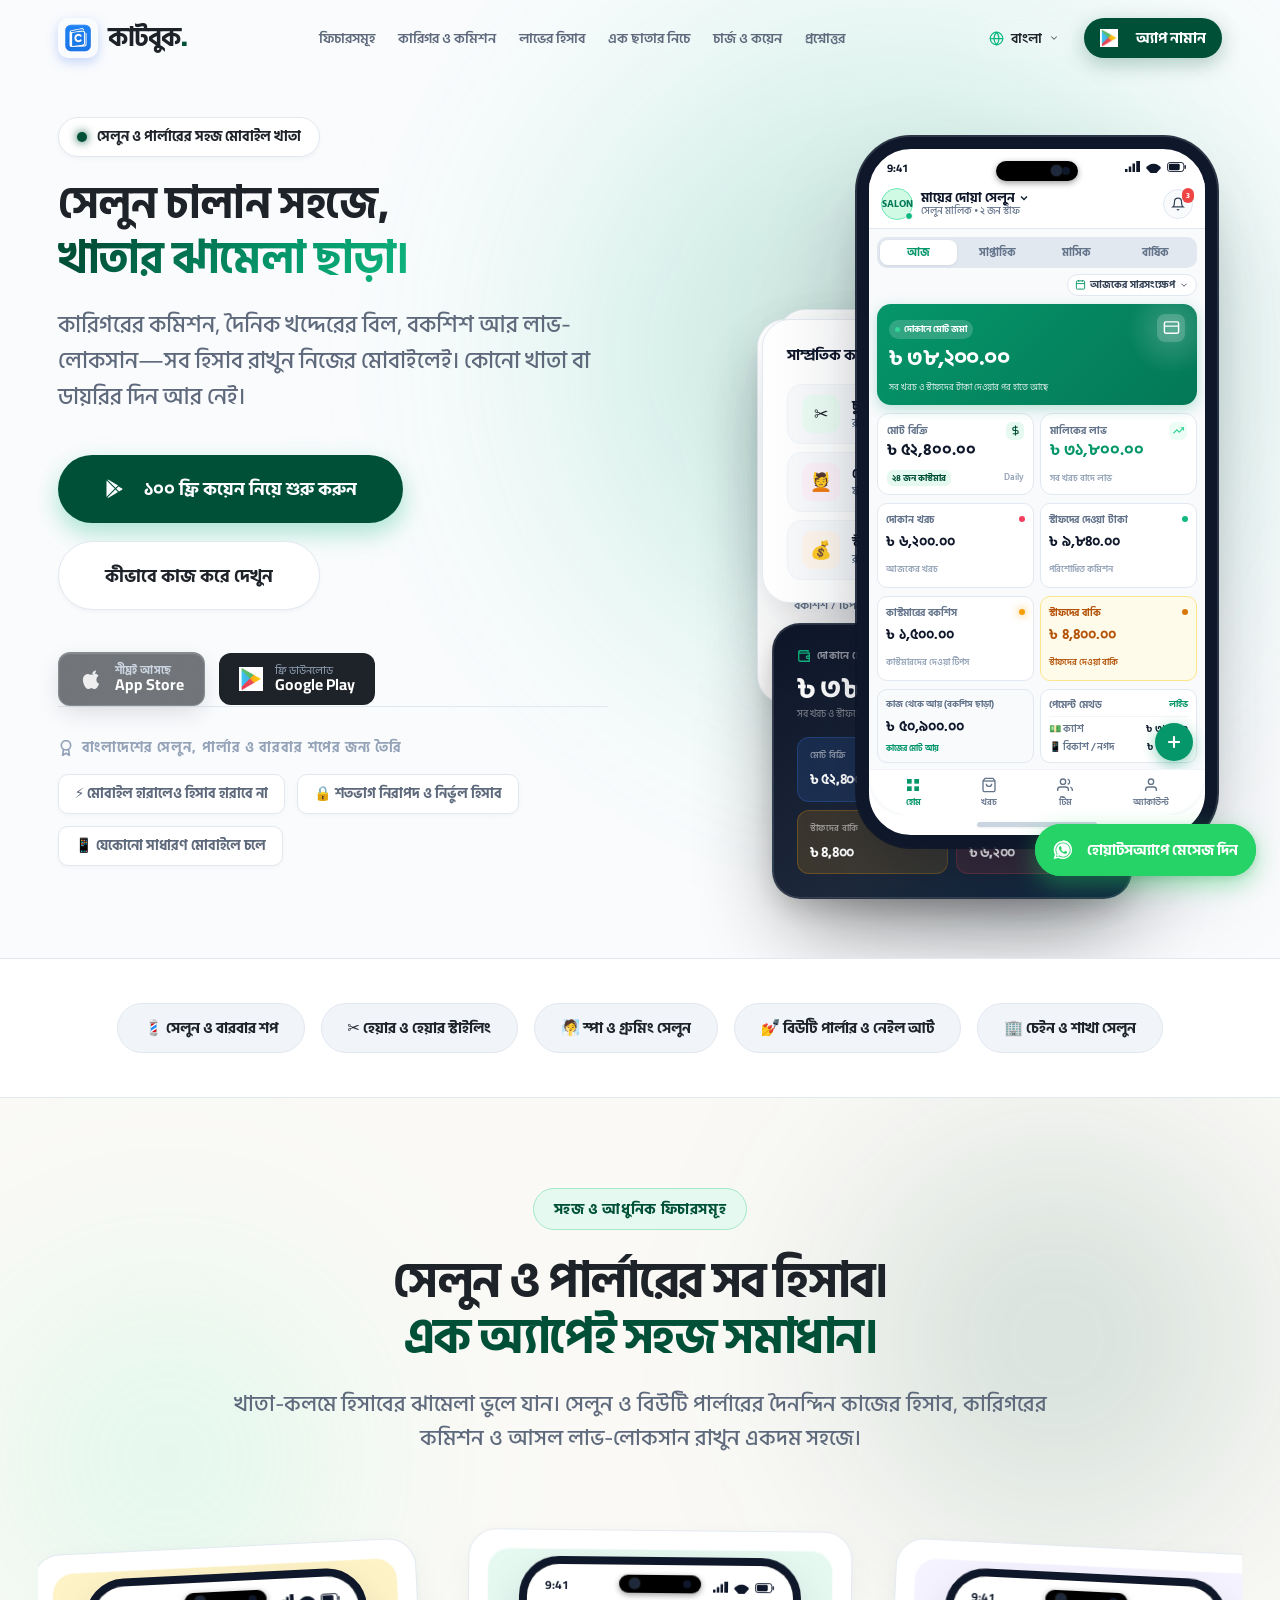
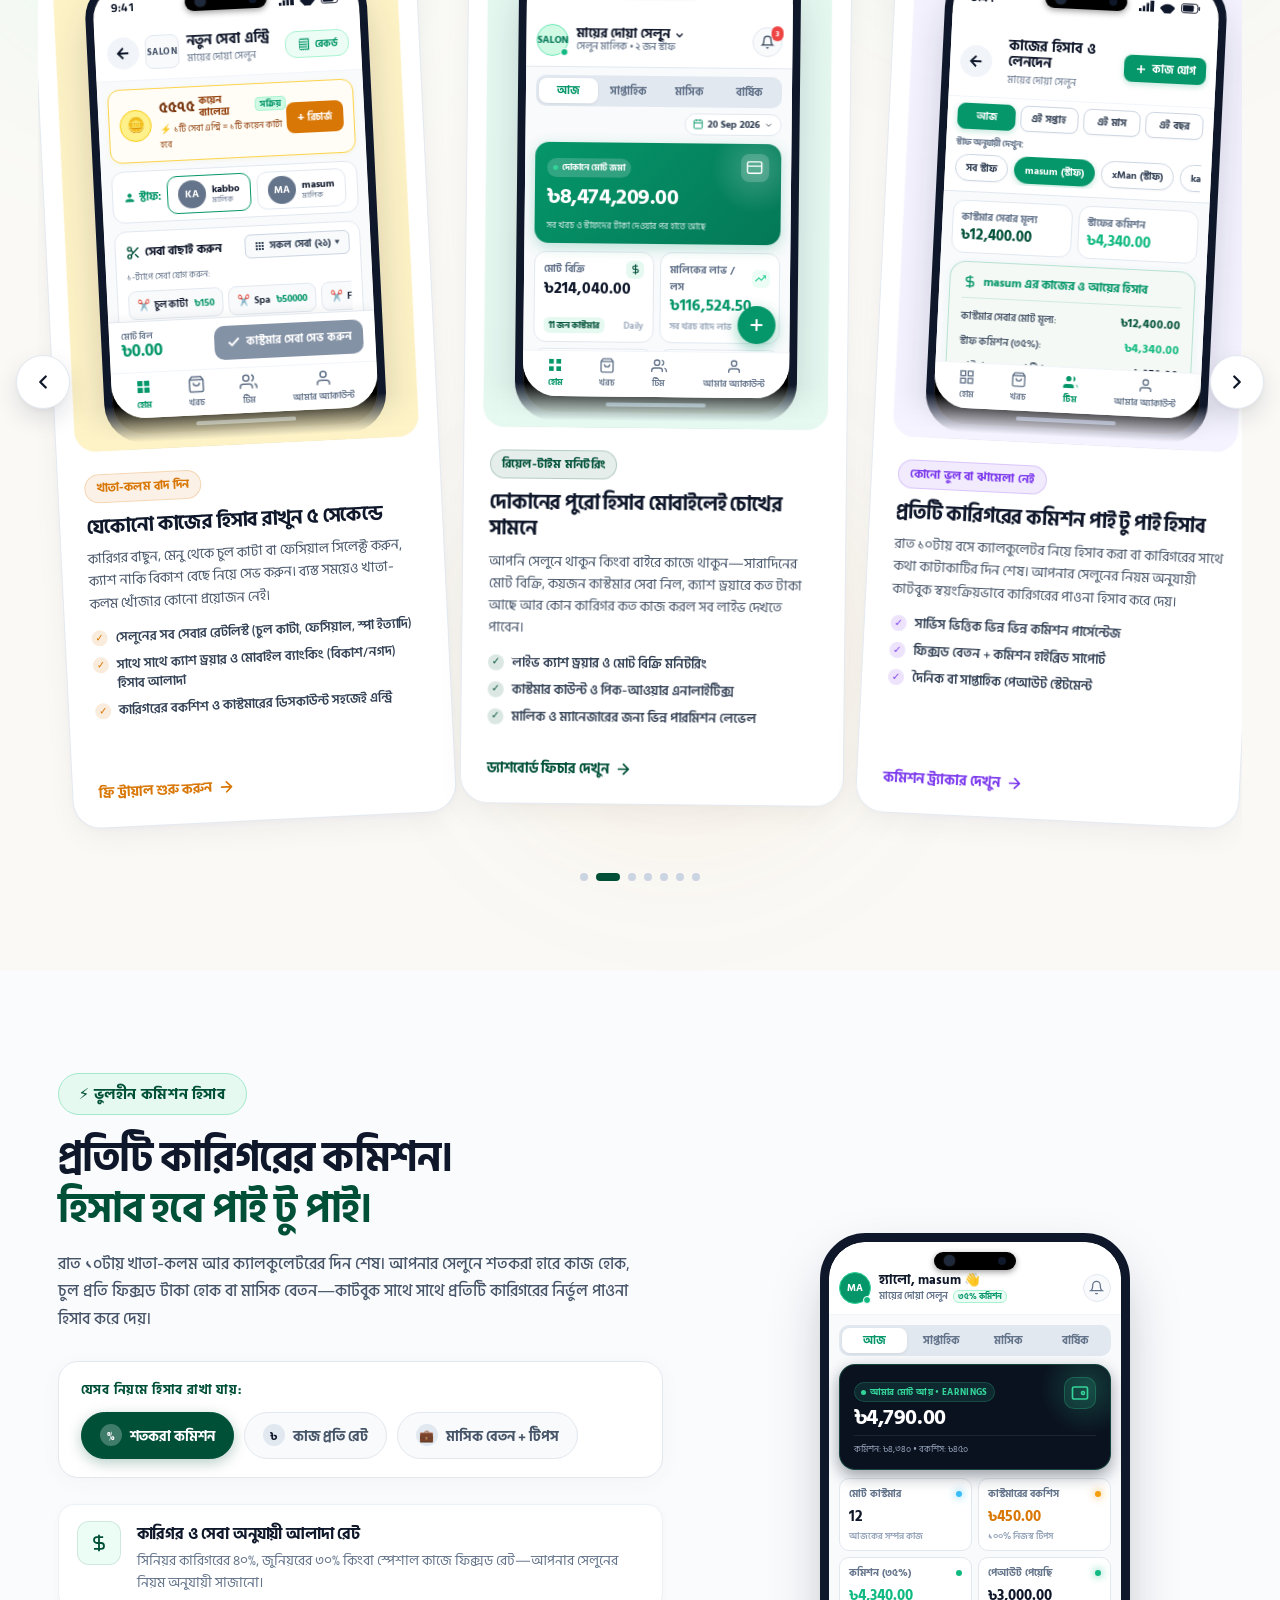
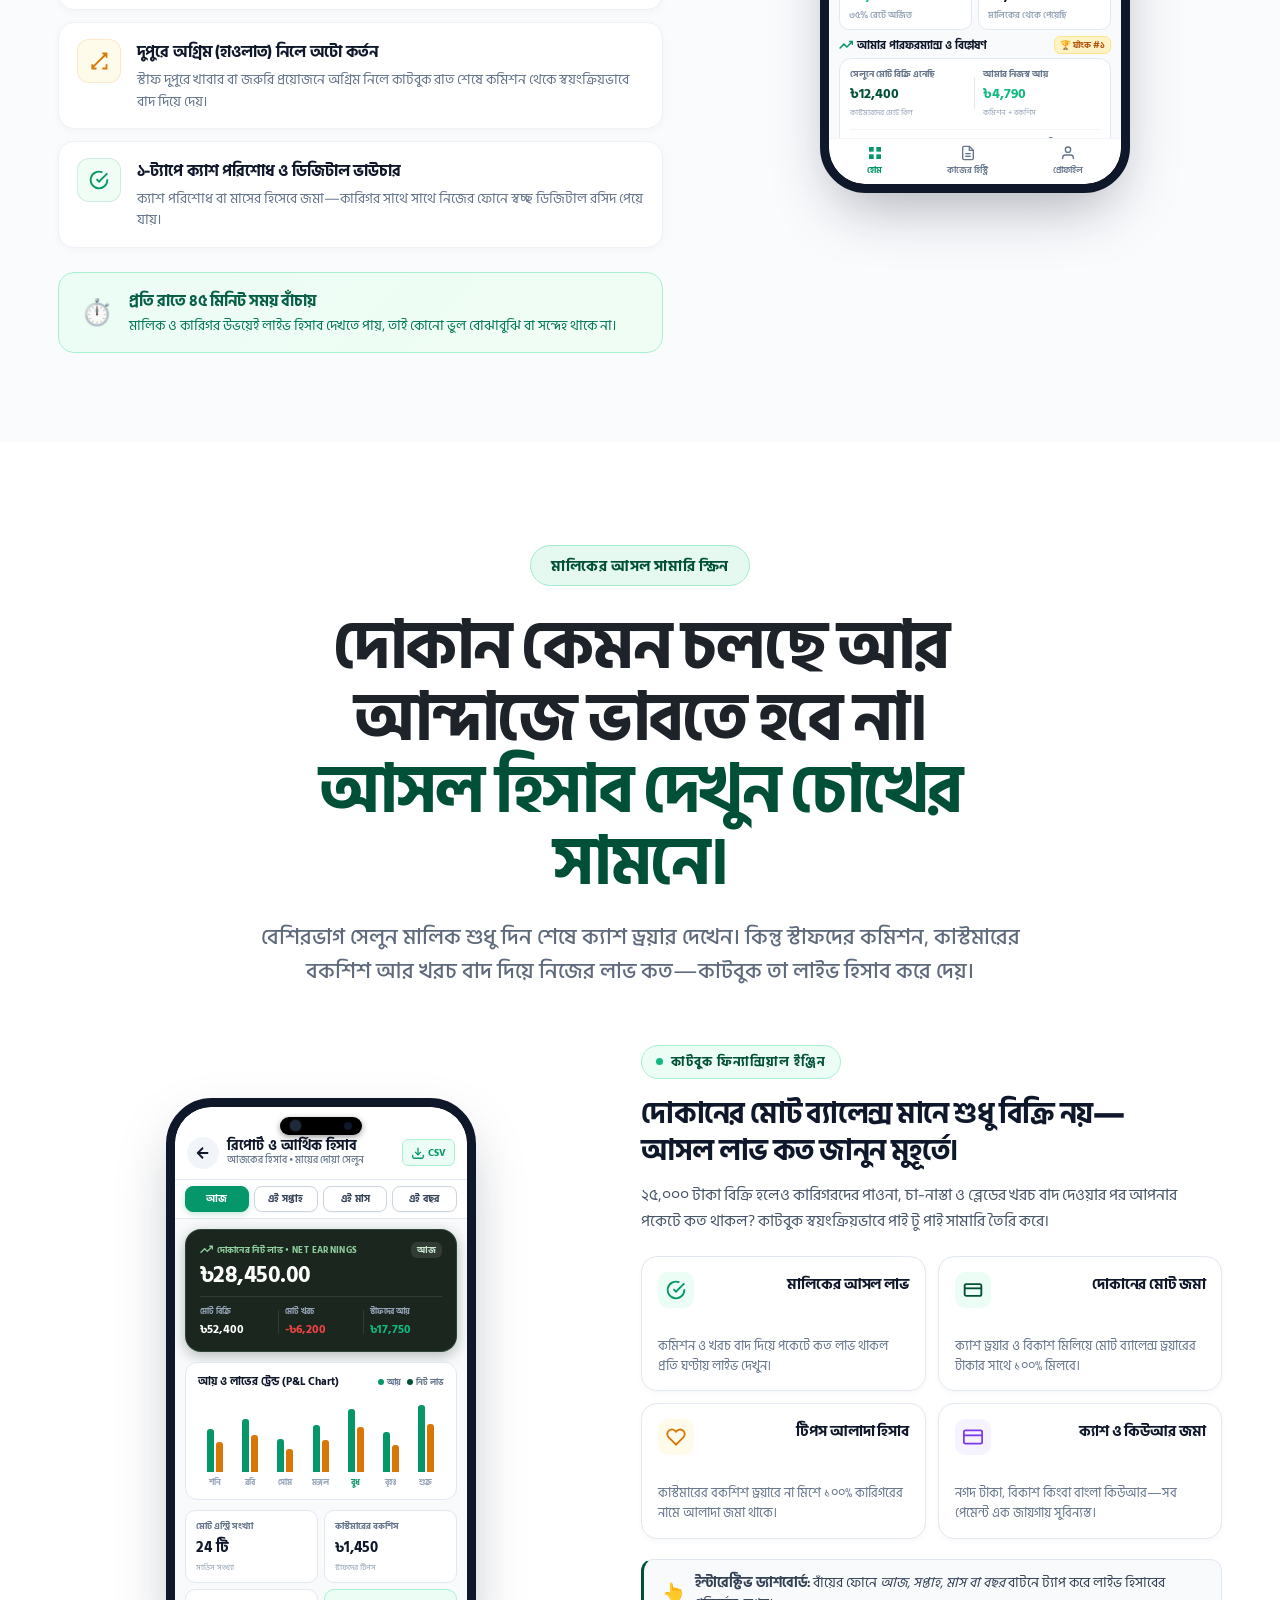
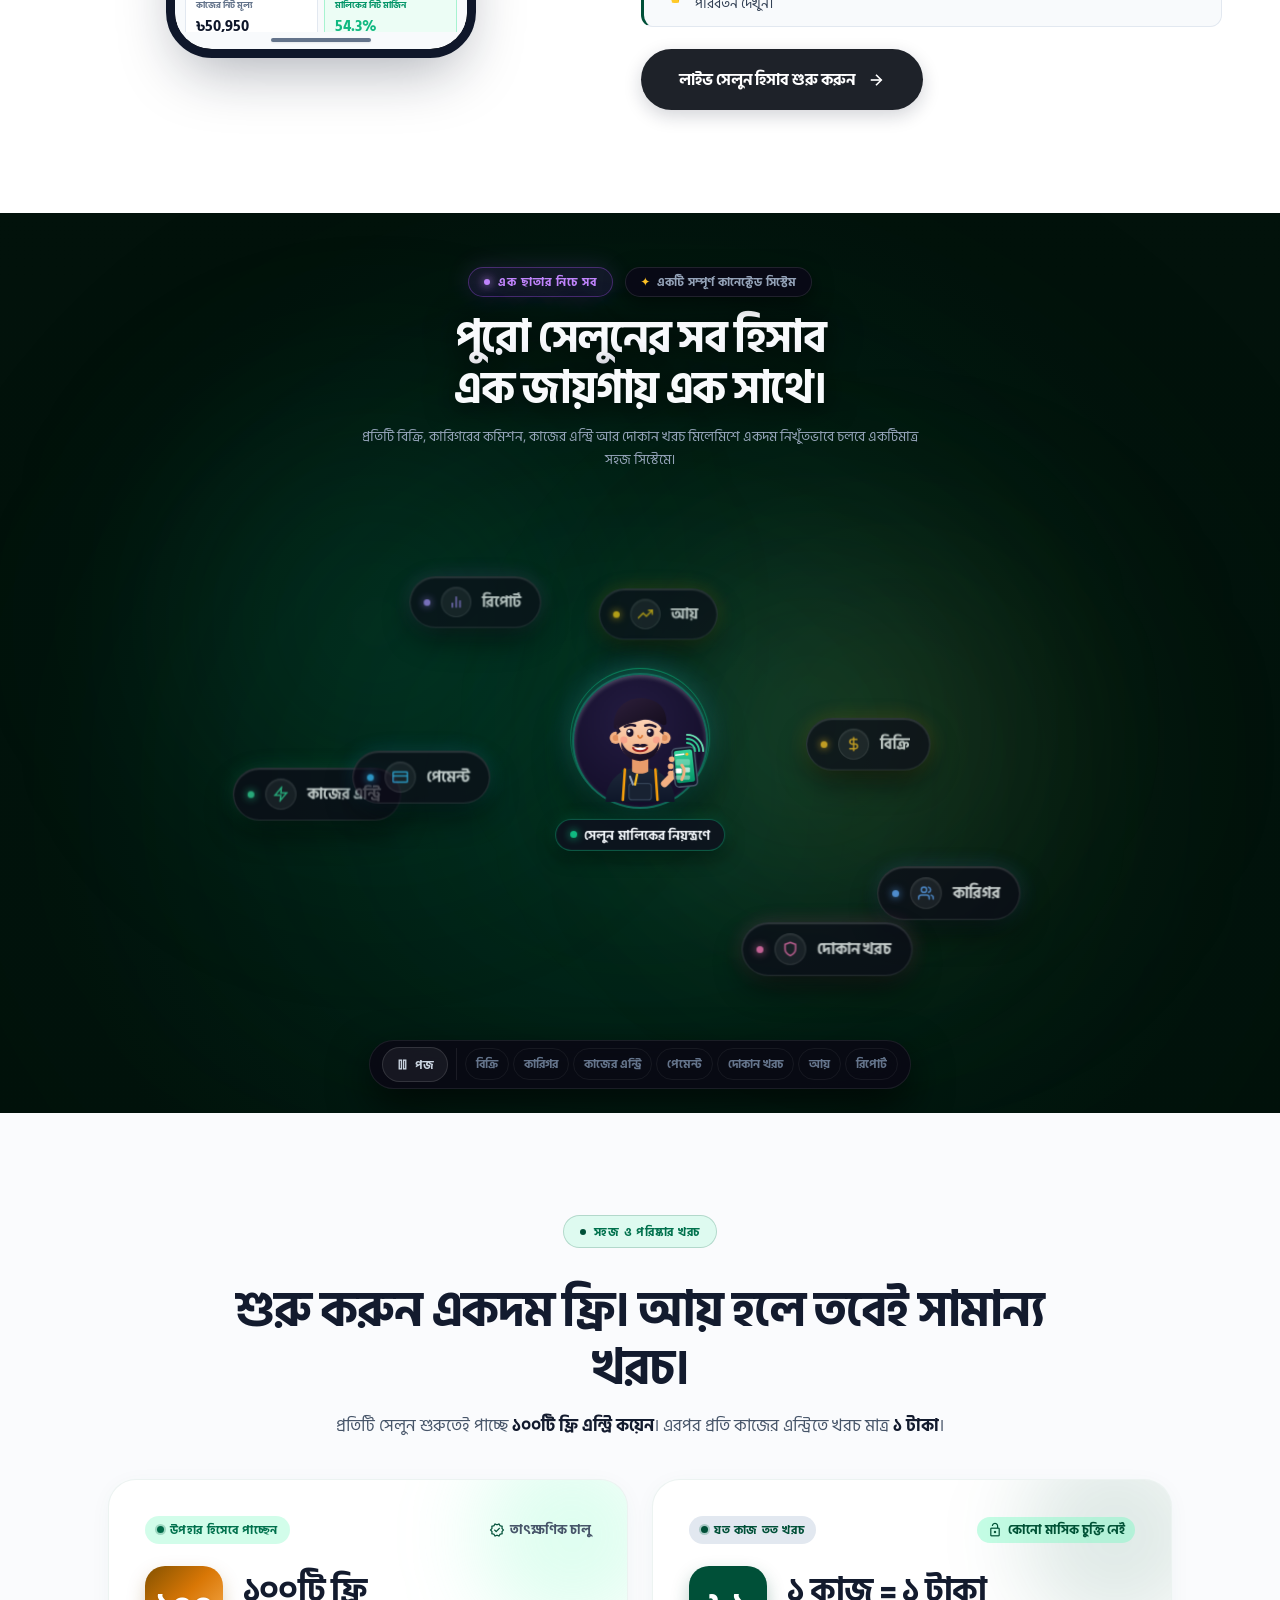
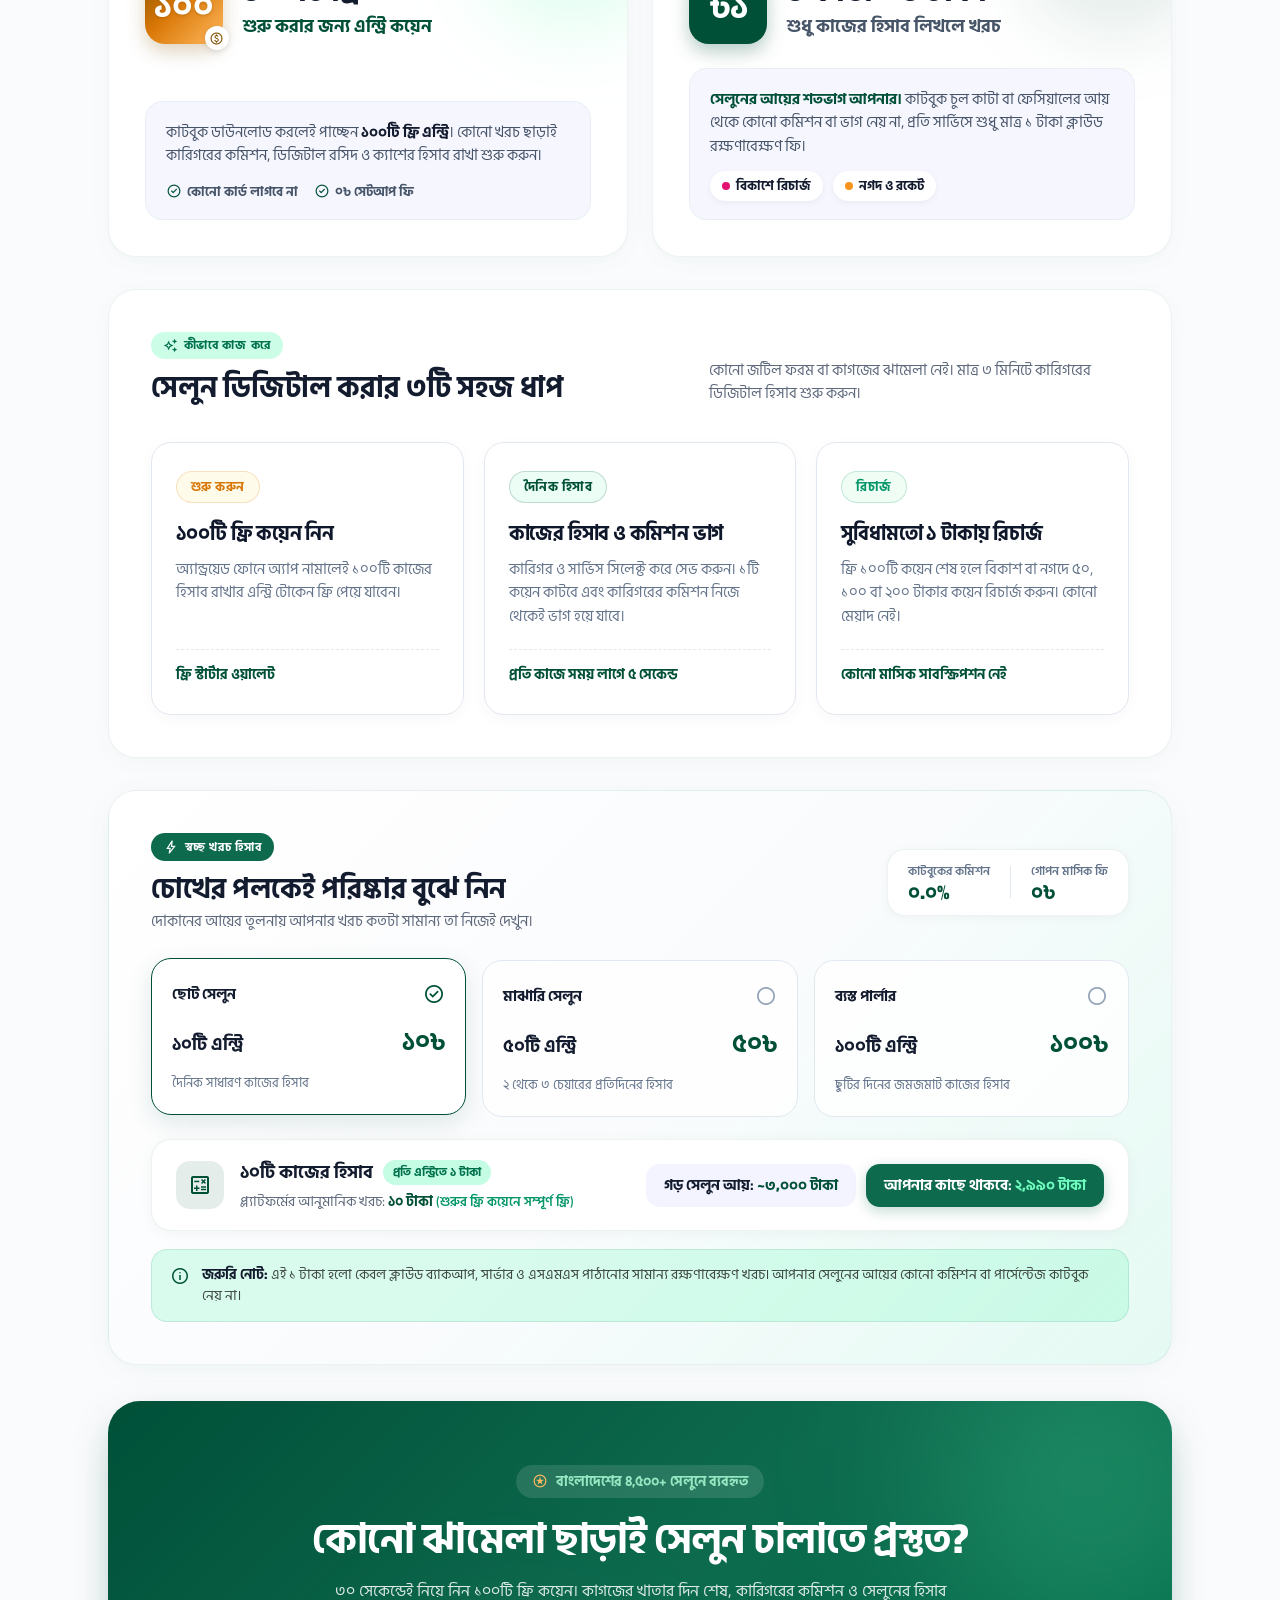
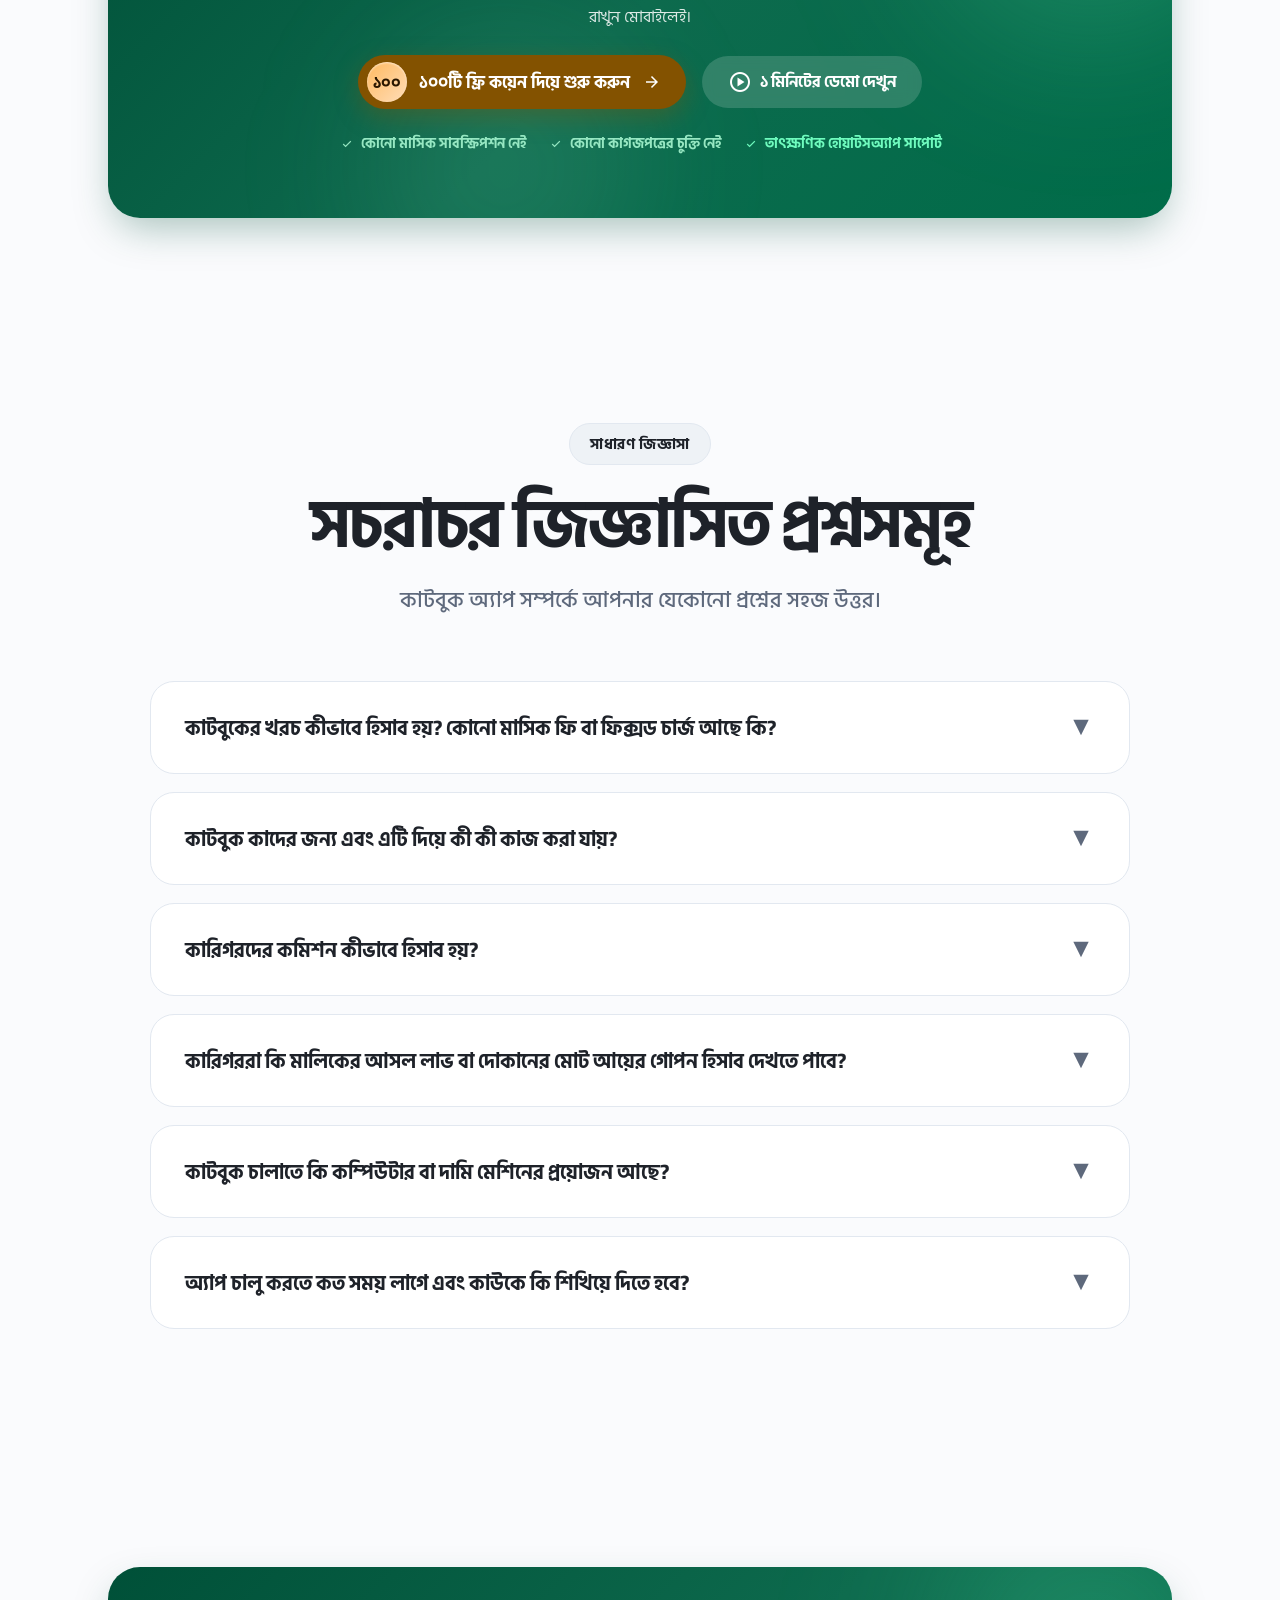
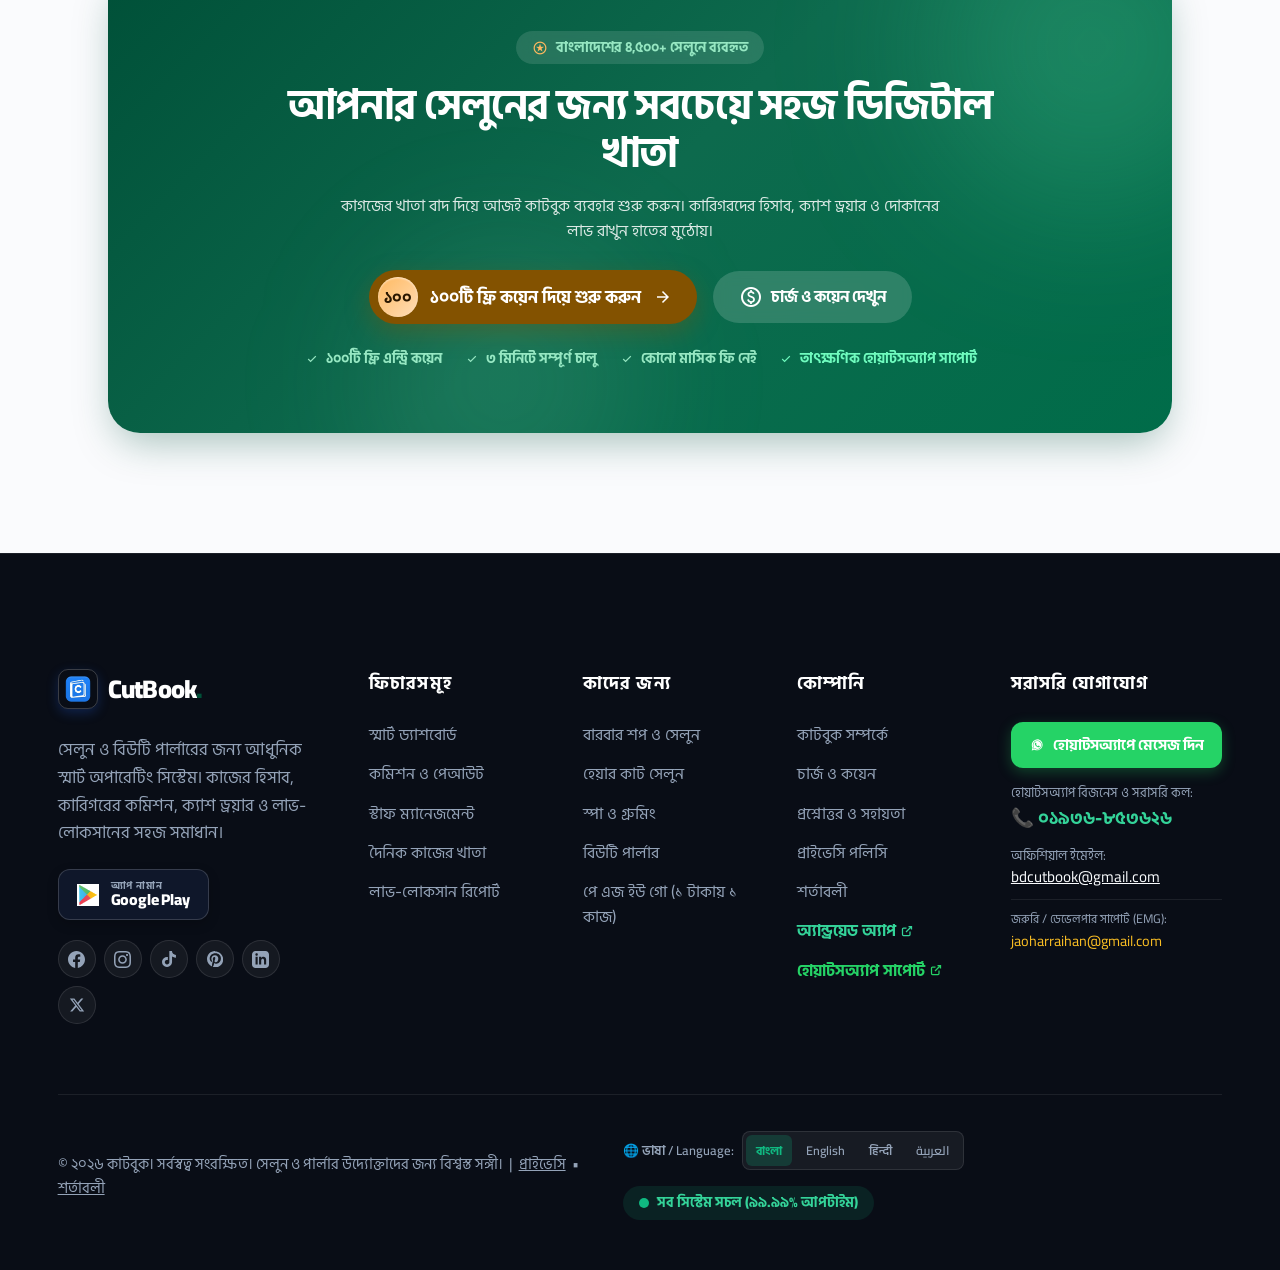
==== index.html @ 5b870c3e "fix(mobile): resolve 3D card spotlight animation collision and fix clipped headings on mobile" ====
<!DOCTYPE html>
<html lang="bn">
<head>
  <meta charset="UTF-8">
  <meta name="viewport" content="width=device-width, initial-scale=1.0">
  <title>কাটবুক (CutBook) — সেলুন ও বিউটি পার্লারের ডিজিটাল খাতা ও হিসাবের সহজ অ্যাপ</title>
  <meta name="description" content="খাতা ও ডায়রির দিন শেষ! কাটবুক অ্যাপে সেলুনের কারিগরদের কমিশন, কাস্টমারের বিল, বকশিশ ও দৈনিক লাভ-লোকসানের হিসাব রাখুন সবচেয়ে সহজে। শুরুতেই ১০০টি ফ্রি কয়েন।">
  <link rel="canonical" href="https://teamcutbook.web.app/">
  <meta name="robots" content="index, follow, max-snippet:-1, max-image-preview:large, max-video-preview:-1">
  <meta name="author" content="CutBook">
  <meta name="application-name" content="CutBook">
  <meta name="theme-color" content="#0B132B">
  <meta name="apple-mobile-web-app-capable" content="yes">
  <meta name="apple-mobile-web-app-status-bar-style" content="black-translucent">
  <meta name="apple-mobile-web-app-title" content="CutBook">
  
  <!-- Open Graph / Facebook / LinkedIn / Pinterest -->
  <meta property="og:type" content="website">
  <meta property="og:site_name" content="CutBook">
  <meta property="og:url" content="https://teamcutbook.web.app/">
  <meta property="og:title" content="কাটবুক — সেলুন ও বিউটি পার্লারের ডিজিটাল খাতা ও হিসাবের সহজ অ্যাপ">
  <meta property="og:description" content="খাতা ও ডায়রির দিন শেষ! কারিগরদের কমিশন, দৈনিক বিল, বকশিশ ও ব্যবসার লাভ-লোকসানের হিসাব রাখুন মোবাইলেই।">
  <meta property="og:image" content="https://teamcutbook.web.app/assets/images/CutBook_logo.png">
  <meta property="og:image:secure_url" content="https://teamcutbook.web.app/assets/images/CutBook_logo.png">
  <meta property="og:image:type" content="image/png">
  <meta property="og:image:width" content="1024">
  <meta property="og:image:height" content="1024">
  <meta property="og:image:alt" content="CutBook — Smart Salon Management Platform">
  <meta property="og:locale" content="bn_BD">
  
  <!-- Twitter Card -->
  <meta name="twitter:card" content="summary_large_image">
  <meta name="twitter:site" content="@teamcutbook">
  <meta name="twitter:creator" content="@teamcutbook">
  <meta name="twitter:url" content="https://teamcutbook.web.app/">
  <meta name="twitter:title" content="কাটবুক — সেলুন ও বিউটি পার্লারের ডিজিটাল খাতা ও হিসাবের সহজ অ্যাপ">
  <meta name="twitter:description" content="সেলুন চালান সহজে, খাতার ঝামেলা ছাড়া। আধুনিক সেলুন ও বিউটি পার্লারের সহজ মোবাইল অ্যাপ।">
  <meta name="twitter:image" content="https://teamcutbook.web.app/assets/images/CutBook_logo.png">
  <meta name="twitter:image:alt" content="CutBook Salon Operating System">
  
  <!-- Favicon & Icons -->
  <link rel="icon" type="image/png" sizes="32x32" href="assets/images/cutbookicon/favicon-32x32.png">
  <link rel="apple-touch-icon" sizes="180x180" href="assets/images/cutbookicon/apple-touch-icon.png">

  <!-- Schema.org JSON-LD Structured Data -->
  <script type="application/ld+json">
  {
    "@context": "https://schema.org",
    "@graph": [
      {
        "@type": "Organization",
        "@id": "https://teamcutbook.web.app/#organization",
        "name": "CutBook",
        "url": "https://teamcutbook.web.app/",
        "logo": {
          "@type": "ImageObject",
          "@id": "https://teamcutbook.web.app/#logo",
          "url": "https://teamcutbook.web.app/assets/images/CutBook_logo.png",
          "contentUrl": "https://teamcutbook.web.app/assets/images/CutBook_logo.png",
          "width": 1024,
          "height": 1024,
          "caption": "CutBook Logo"
        },
        "image": "https://teamcutbook.web.app/assets/images/CutBook_logo.png",
        "sameAs": [
          "https://www.facebook.com/profile.php?id=61594201914808",
          "https://www.instagram.com/teamcutbook/",
          "https://www.linkedin.com/company/144855156",
          "https://x.com/teamcutbook",
          "https://www.tiktok.com/@teamcutbook",
          "https://www.pinterest.com/teamcutbook/"
        ],
        "description": "কাটবুক হলো সেলুন ও বিউটি পার্লারের হিসাব-নিকাশ ও কারিগরদের কমিশন পরিচালনার আধুনিক মোবাইল অ্যাপ।"
      },
      {
        "@type": "WebSite",
        "@id": "https://teamcutbook.web.app/#website",
        "url": "https://teamcutbook.web.app/",
        "name": "CutBook",
        "description": "সেলুন ও পার্লারের ডিজিটাল খাতা ও হিসাবের সহজ অ্যাপ",
        "publisher": {
          "@id": "https://teamcutbook.web.app/#organization"
        },
        "inLanguage": "bn"
      },
      {
        "@type": "MobileApplication",
        "@id": "https://teamcutbook.web.app/#app",
        "name": "CutBook",
        "operatingSystem": "Android",
        "applicationCategory": "BusinessApplication",
        "offers": {
          "@type": "Offer",
          "price": "0",
          "priceCurrency": "BDT"
        },
        "downloadUrl": "https://play.google.com/store/apps/details?id=com.teamcutbook.app",
        "installUrl": "https://play.google.com/store/apps/details?id=com.teamcutbook.app",
        "author": {
          "@id": "https://teamcutbook.web.app/#organization"
        }
      },
      {
        "@type": "FAQPage",
        "@id": "https://teamcutbook.web.app/#faq",
        "mainEntity": [
          {
            "@type": "Question",
            "name": "কাটবুকের চার্জের হিসাব কীভাবে কাজ করে? কোনো মাসিক ফি আছে?",
            "acceptedAnswer": {
              "@type": "Answer",
              "text": "কোনো মাসিক সাবস্ক্রিপশন বা ফিক্সড ফি নেই। প্রতিটি সেলুন শুরুতেই পায় ১০০টি ফ্রি কাজের কয়েন। যখনই কোনো কাজের এন্ট্রি করবেন, ১টি কয়েন খরচ হবে। ফ্রি কয়েন শেষ হয়ে গেলে প্রতি কাজের এন্ট্রি মাত্র ১ টাকা। আপনি শুধু প্রতিটি কাজের এন্ট্রি করার সময় ১ টাকা দেন।"
            }
          },
          {
            "@type": "Question",
            "name": "কাটবুক অ্যাপটি কাদের জন্য?",
            "acceptedAnswer": {
              "@type": "Answer",
              "text": "কাটবুক সব ধরণের জেন্টস সেলুন, বারবার শপ, লেডিস বিউটি পার্লার, নেইল বার ও স্পা সেন্টারের জন্য তৈরি। ১ চেয়ারের ছোট দোকান থেকে শুরু করে বড় সেলুন—সবাই এটি সহজে চালাতে পারবেন।"
            }
          },
          {
            "@type": "Question",
            "name": "কারিগরের কমিশনের হিসাব কীভাবে হয়?",
            "acceptedAnswer": {
              "@type": "Answer",
              "text": "আপনি কারিগরদের জন্য শতকরা কমিশন (যেমন ৩৫%-৪০%) বা ফিক্সড রেট সেট করে রাখতে পারেন। কাজ বিল করার সাথে সাথে কাটবুক নিখুঁতভাবে কমিশন ও টিপসের হিসাব বের করে দেয়।"
            }
          },
          {
            "@type": "Question",
            "name": "কারিগর বা স্টাফরা কি দোকানের মোট লাভ দেখতে পাবে?",
            "acceptedAnswer": {
              "@type": "Answer",
              "text": "না, একদমই না। কারিগররা কেবল তাদের নিজের করা কাজের তালিকা ও নিজের কমিশন দেখতে পারবে। দোকানের মোট ক্যাশ ও আসল লাভ শুধুমাত্র মালিকই দেখতে পাবেন।"
            }
          },
          {
            "@type": "Question",
            "name": "অ্যাপটি চালাতে কি দামি মোবাইল লাগবে?",
            "acceptedAnswer": {
              "@type": "Answer",
              "text": "না, একদম সাধারণ যেকোনো অ্যান্ড্রয়েড স্মার্টফোনেই কাটবুক দারুণভাবে চলে।"
            }
          },
          {
            "@type": "Question",
            "name": "মোবাইল হারিয়ে গেলে কি হিসাব হারিয়ে যাবে?",
            "acceptedAnswer": {
              "@type": "Answer",
              "text": "না। সব হিসাব ক্লাউডে নিরাপদভাবে সেভ থাকে। নতুন মোবাইলে লগইন করলেই সব হিসাব আগের মতোই ফিরে পাবেন।"
            }
          }
        ]
      }
    ]
  }
  </script>
  
  <!-- Preconnect to Google Fonts -->
  <link rel="preconnect" href="https://fonts.googleapis.com">
  <link rel="preconnect" href="https://fonts.gstatic.com" crossorigin>
  <link rel="preload" as="style" href="https://fonts.googleapis.com/css2?family=Cairo:wght@400;600;700;800&family=Hind:wght@400;500;600;700&family=Hind+Siliguri:wght@400;500;600;700&family=Plus+Jakarta+Sans:wght@400;600;700;800&display=swap">
  <link rel="stylesheet" href="https://fonts.googleapis.com/css2?family=Cairo:wght@400;600;700;800&family=Hind:wght@400;500;600;700&family=Hind+Siliguri:wght@400;500;600;700&family=Plus+Jakarta+Sans:wght@400;600;700;800&display=swap" media="print" onload="this.media='all'">
  <noscript>
    <link rel="stylesheet" href="https://fonts.googleapis.com/css2?family=Cairo:wght@400;600;700;800&family=Hind:wght@400;500;600;700&family=Hind+Siliguri:wght@400;500;600;700&family=Plus+Jakarta+Sans:wght@400;600;700;800&display=swap">
  </noscript>

  <!-- Material Symbols Outlined Icons -->
  <link rel="stylesheet" href="https://fonts.googleapis.com/css2?family=Material+Symbols+Outlined:opsz,wght,FILL,GRAD@20..48,100..700,0..1,-50..200">

  <!-- Stylesheets (Minified Production Bundle) -->
  <link rel="stylesheet" href="css/style.min.css?v=speed220">
</head>
<body>

  <!-- ==========================================================================
       SITE HEADER / STICKY NAVIGATION
       ========================================================================== -->
  <header class="site-header" id="site-header">
    <div class="container nav-container">
      <!-- Brand Logo -->
      <a href="#" class="brand-logo notranslate">
        <img src="assets/images/CutBook_logo.webp" alt="CutBook Logo" class="brand-logo-img" width="40" height="40">
        <span>কাটবুক<span class="logo-dot">.</span></span>
      </a>

      <!-- Desktop Nav Links -->
      <nav class="nav-menu">
        <a href="#features" class="nav-link">ফিচারসমূহ</a>
        <a href="#payroll" class="nav-link">কারিগর ও কমিশন</a>
        <a href="#analytics" class="nav-link">লাভের হিসাব</a>
        <a href="#ecosystem" class="nav-link">এক ছাতার নিচে</a>
        <a href="#pricing" class="nav-link">চার্জ ও কয়েন</a>
        <a href="#faq" class="nav-link">প্রশ্নোত্তর</a>
      </nav>

      <!-- Nav Actions (Single Unified Launch Action) -->
      <div class="nav-actions">
        <!-- Language Switcher Dropdown (Desktop) -->
        <div class="lang-dropdown notranslate" id="langDropdown">
          <button type="button" class="lang-toggle-btn" id="langToggleBtn" aria-expanded="false" aria-label="ভাষা পরিবর্তন / Select Language">
            <svg class="lang-icon" width="15" height="15" viewBox="0 0 24 24" fill="none" stroke="currentColor" stroke-width="2" stroke-linecap="round" stroke-linejoin="round">
              <circle cx="12" cy="12" r="10"></circle>
              <line x1="2" y1="12" x2="22" y2="12"></line>
              <path d="M12 2a15.3 15.3 0 0 1 4 10 15.3 15.3 0 0 1-4 10 15.3 15.3 0 0 1-4-10 15.3 15.3 0 0 1 4-10z"></path>
            </svg>
            <span class="current-lang-text" id="currentLangDesktop">বাংলা</span>
            <svg class="lang-arrow" width="10" height="10" viewBox="0 0 24 24" fill="none" stroke="currentColor" stroke-width="2.5" stroke-linecap="round" stroke-linejoin="round">
              <polyline points="6 9 12 15 18 9"></polyline>
            </svg>
          </button>
          <div class="lang-dropdown-menu" id="langDropdownMenu">
            <button type="button" class="lang-option-btn active" data-lang="bn">
              <span class="lang-flag">🇧🇩</span>
              <span class="lang-label">বাংলা</span>
              <span class="lang-iso">BN</span>
            </button>
            <button type="button" class="lang-option-btn" data-lang="en">
              <span class="lang-flag">🇺🇸</span>
              <span class="lang-label">English</span>
              <span class="lang-iso">EN</span>
            </button>
            <button type="button" class="lang-option-btn" data-lang="hi">
              <span class="lang-flag">🇮🇳</span>
              <span class="lang-label">हिन्दी</span>
              <span class="lang-iso">HI</span>
            </button>
            <button type="button" class="lang-option-btn" data-lang="ar">
              <span class="lang-flag">🇦🇪</span>
              <span class="lang-label">العربية</span>
              <span class="lang-iso">AR</span>
            </button>
          </div>
        </div>

        <a href="https://play.google.com/store/apps/details?id=com.teamcutbook.app" target="_blank" rel="noopener noreferrer" class="btn btn-green btn-sm btn-pill nav-download-btn">
          <img src="assets/images/google-play-logo.png" alt="Google Play" width="18" height="18" class="play-icon-img" style="margin-right: 6px; flex-shrink: 0; vertical-align: middle;">
          <span>অ্যাপ নামান</span>
        </a>
        <button class="hamburger-btn" aria-label="Open mobile menu">
          <span></span>
          <span></span>
          <span></span>
        </button>
      </div>
    </div>
  </header>

  <!-- Mobile Navigation Drawer -->
  <div class="mobile-nav-backdrop"></div>
  <aside class="mobile-nav-drawer">
    <div class="mobile-drawer-header">
      <div class="brand-logo notranslate">
        <img src="assets/images/CutBook_logo.webp" alt="CutBook Logo" class="brand-logo-img" width="40" height="40">
        <span>কাটবুক<span class="logo-dot">.</span></span>
      </div>
      <button class="mobile-close-btn" aria-label="Close menu">&times;</button>
    </div>
    <!-- Mobile Language Selector -->
    <div class="mobile-lang-wrapper notranslate">
      <div class="mobile-lang-header">
        <svg width="14" height="14" viewBox="0 0 24 24" fill="none" stroke="currentColor" stroke-width="2" stroke-linecap="round" stroke-linejoin="round">
          <circle cx="12" cy="12" r="10"></circle>
          <line x1="2" y1="12" x2="22" y2="12"></line>
          <path d="M12 2a15.3 15.3 0 0 1 4 10 15.3 15.3 0 0 1-4 10 15.3 15.3 0 0 1-4-10 15.3 15.3 0 0 1 4-10z"></path>
        </svg>
        <span>ভাষা / Language</span>
      </div>
      <div class="mobile-lang-pills">
        <button type="button" class="mobile-lang-pill active" data-lang="bn">
          <span class="lang-flag">🇧🇩</span> বাংলা
        </button>
        <button type="button" class="mobile-lang-pill" data-lang="en">
          <span class="lang-flag">🇺🇸</span> English
        </button>
        <button type="button" class="mobile-lang-pill" data-lang="hi">
          <span class="lang-flag">🇮🇳</span> हिन्दी
        </button>
        <button type="button" class="mobile-lang-pill" data-lang="ar">
          <span class="lang-flag">🇦🇪</span> العربية
        </button>
      </div>
    </div>
    <div class="mobile-nav-links">
      <a href="#features" class="mobile-nav-link">ফিচারসমূহ</a>
      <a href="#payroll" class="mobile-nav-link">কারিগর ও কমিশন</a>
      <a href="#analytics" class="mobile-nav-link">লাভের হিসাব</a>
      <a href="#ecosystem" class="mobile-nav-link">এক ছাতার নিচে</a>
      <a href="#pricing" class="mobile-nav-link">চার্জ ও কয়েন</a>
      <a href="#faq" class="mobile-nav-link">প্রশ্নোত্তর</a>
    </div>
    <div class="mobile-drawer-footer">
      <div style="display: flex; flex-direction: column; gap: 8px;">
        <a href="https://wa.me/8801936853626?text=আসসালামু%20আলাইকুম,%20আমি%20কাটবুক%20সম্পর্কে%20জানতে%20চাই।" target="_blank" rel="noopener noreferrer" class="btn btn-whatsapp-mobile" style="width: 100%; justify-content: center; gap: 8px; background: #25D366; color: #FFFFFF; font-weight: 750; border-radius: 12px; padding: 12px 16px; display: inline-flex; align-items: center; text-decoration: none; box-shadow: 0 4px 12px rgba(37, 211, 102, 0.3);">
          <svg width="20" height="20" viewBox="0 0 24 24" fill="#FFFFFF"><path d="M12.031 6.172c-3.181 0-5.767 2.586-5.768 5.766-.001 1.298.38 2.27 1.019 3.287l-.582 2.128 2.182-.573c.978.58 1.911.928 3.145.929 3.178 0 5.767-2.587 5.768-5.766.001-3.187-2.575-5.77-5.764-5.771zm3.392 8.244c-.144.405-.837.774-1.17.824-.299.045-.677.063-1.092-.069-.252-.08-.575-.187-.988-.365-1.739-.751-2.874-2.502-2.961-2.617-.087-.116-.708-.94-.708-1.793s.448-1.273.607-1.446c.159-.173.346-.217.462-.217l.332.006c.106.005.249-.04.39.298.144.347.491 1.2.534 1.287.043.087.072.188.014.304-.058.116-.087.188-.173.289l-.26.304c-.087.086-.177.18-.076.354.101.174.449.741.964 1.201.662.591 1.221.774 1.394.86s.275.072.376-.043c.101-.116.433-.506.549-.68.116-.173.231-.145.39-.087s1.011.477 1.184.564.289.13.332.202c.045.072.045.419-.099.824zm-3.392-10.416c-4.409 0-8 3.59-8 8 0 1.411.368 2.738 1.01 3.891l-1.074 3.924 4.024-1.056c1.115.608 2.392.941 3.75.941 4.409 0 8-3.59 8-8s-3.591-8-8-8zm0 14.5c-1.18 0-2.316-.339-3.295-.944l-.235-.145-2.443.641.652-2.38-.154-.246c-.664-.993-1.025-2.189-1.025-3.426 0-3.584 2.916-6.5 6.5-6.5s6.5 2.916 6.5 6.5-2.916 6.5-6.5 6.5z"/></svg>
          <span>হোয়াটসঅ্যাপে মেসেজ পাঠান</span>
        </a>
        <a href="https://play.google.com/store/apps/details?id=com.teamcutbook.app" target="_blank" rel="noopener noreferrer" class="playstore-badge-btn" style="width: 100%; justify-content: center;" title="গুগল প্লে থেকে নামান">
          <img src="assets/images/google-play-logo.png" alt="Google Play" width="22" height="22" class="play-icon-img" style="flex-shrink: 0; vertical-align: middle;">
          <div class="badge-text">
            <span class="badge-sub">ফ্রি ডাউনলোড</span>
            <span class="badge-title">Google Play</span>
          </div>
        </a>
      </div>
      <div style="text-align: center; margin-top: 14px; font-size: 0.85rem; color: #64748B;">
        <div>হোয়াটসঅ্যাপ বিজনেস ও কল:</div>
        <a href="tel:01936853626" style="color: #059669; font-weight: 800; font-size: 1rem; display: inline-flex; align-items: center; gap: 4px; margin-top: 2px;">📞 ০১৯৩৬-৮৫৩৬২৬</a>
        <div style="margin-top: 4px;">ইমেইল: <a href="mailto:bdcutbook@gmail.com" style="color: #334155; font-weight: 600;">bdcutbook@gmail.com</a></div>
      </div>
      <div class="footer-social-row" style="justify-content: center; margin-top: 12px; gap: 8px; flex-wrap: wrap;">
        <a href="https://www.facebook.com/profile.php?id=61594201914808" target="_blank" rel="noopener noreferrer" class="social-icon-btn social-fb" aria-label="Facebook"><svg width="16" height="16" viewBox="0 0 24 24" fill="currentColor"><path d="M24 12.073c0-6.627-5.373-12-12-12s-12 5.373-12 12c0 5.99 4.388 10.954 10.125 11.854v-8.385H7.078v-3.47h3.047V9.43c0-3.007 1.792-4.669 4.533-4.669 1.312 0 2.686.235 2.686.235v2.953H15.83c-1.491 0-1.956.925-1.956 1.874v2.25h3.328l-.532 3.47h-2.796v8.385C19.612 23.027 24 18.062 24 12.073z"/></svg></a>
        <a href="https://www.instagram.com/teamcutbook/" target="_blank" rel="noopener noreferrer" class="social-icon-btn social-ig" aria-label="Instagram"><svg width="16" height="16" viewBox="0 0 24 24" fill="currentColor"><path d="M12 2.163c3.204 0 3.584.012 4.85.07 3.252.148 4.771 1.691 4.919 4.919.058 1.265.069 1.645.069 4.849 0 3.205-.012 3.584-.069 4.849-.149 3.225-1.664 4.771-4.919 4.919-1.266.058-1.644.07-4.85.07-3.204 0-3.584-.012-4.849-.07-3.26-.149-4.771-1.699-4.919-4.92-.058-1.265-.07-1.644-.07-4.849 0-3.204.013-3.583.07-4.849.149-3.227 1.664-4.771 4.919-4.919 1.266-.057 1.645-.069 4.849-.069zm0-2.163c-3.259 0-3.667.014-4.947.072-4.358.2-6.78 2.618-6.98 6.98-.059 1.281-.073 1.689-.073 4.948 0 3.259.014 3.668.072 4.948.2 4.358 2.618 6.78 6.98 6.98 1.281.058 1.689.072 4.948.072 3.259 0 3.668-.014 4.948-.072 4.354-.2 6.782-2.618 6.979-6.98.059-1.28.073-1.689.073-4.948 0-3.259-.014-3.667-.072-4.947-.196-4.354-2.617-6.78-6.979-6.98-1.281-.059-1.69-.073-4.949-.073zm0 5.838c-3.403 0-6.162 2.759-6.162 6.162s2.759 6.163 6.162 6.163 6.162-2.759 6.162-6.163c0-3.403-2.759-6.162-6.162-6.162zm0 10.162c-2.209 0-4-1.79-4-4 0-2.209 1.791-4 4-4s4 1.791 4 4c0 2.21-1.791 4-4 4zm6.406-11.845c-.796 0-1.441.645-1.441 1.44s.645 1.44 1.441 1.44c.795 0 1.439-.645 1.439-1.44s-.644-1.44-1.439-1.44z"/></svg></a>
        <a href="https://www.tiktok.com/@teamcutbook?is_from_webapp=1&sender_device=pc" target="_blank" rel="noopener noreferrer" class="social-icon-btn social-tt" aria-label="TikTok"><svg width="15" height="15" viewBox="0 0 24 24" fill="currentColor"><path d="M12.525.02c1.31-.02 2.61-.01 3.91-.02.08 1.53.63 3.09 1.75 4.17 1.12 1.11 2.7 1.62 4.24 1.79v4.03c-1.44-.05-2.89-.35-4.2-.97-.57-.26-1.1-.59-1.62-.93-.01 2.92.01 5.84-.02 8.75-.08 1.4-.54 2.79-1.35 3.94-1.31 1.92-3.58 3.17-5.91 3.21-1.43.08-2.86-.31-4.08-1.03-2.02-1.19-3.44-3.37-3.65-5.71-.02-.5-.03-1-.01-1.49.18-1.9 1.12-3.72 2.58-4.96 1.66-1.44 3.98-2.13 6.15-1.72.02 1.48-.04 2.96-.04 4.44-.99-.32-2.15-.23-3.02.37-.63.41-1.11 1.04-1.36 1.75-.21.51-.24 1.07-.14 1.61.24 1.64 1.82 3.02 3.5 2.87 1.12-.01 2.19-.66 2.77-1.61.19-.33.4-.67.41-1.06.1-1.79.06-3.57.07-5.36.01-4.03-.01-8.05.02-12.07z"/></svg></a>
        <a href="https://www.pinterest.com/teamcutbook/" target="_blank" rel="noopener noreferrer" class="social-icon-btn social-pin" aria-label="Pinterest"><svg width="15" height="15" viewBox="0 0 24 24" fill="currentColor"><path d="M12 0C5.373 0 0 5.372 0 12c0 5.084 3.163 9.426 7.627 11.174-.105-.949-.2-2.405.042-3.441.218-.937 1.407-5.965 1.407-5.965s-.359-.719-.359-1.782c0-1.668.967-2.914 2.171-2.914 1.023 0 1.518.769 1.518 1.69 0 1.029-.655 2.568-.994 3.995-.283 1.194.599 2.169 1.777 2.169 2.133 0 3.772-2.249 3.772-5.495 0-2.873-2.064-4.882-5.012-4.882-3.414 0-5.418 2.561-5.418 5.207 0 1.031.397 2.138.893 2.738.098.119.112.224.083.345-.09.375-.291 1.199-.334 1.357-.057.241-.188.291-.437.175-1.644-.766-2.67-3.169-2.67-5.101 0-4.155 3.018-7.971 8.706-7.971 4.57 0 8.12 3.257 8.12 7.607 0 4.541-2.863 8.196-6.837 8.196-1.335 0-2.59-.694-3.02-1.513l-.823 3.136c-.298 1.146-1.107 2.582-1.651 3.456 1.175.363 2.428.56 3.729.56 6.627 0 12-5.373 12-12 0-6.628-5.373-12-12-12z"/></svg></a>
        <a href="https://www.linkedin.com/company/144855156" target="_blank" rel="noopener noreferrer" class="social-icon-btn social-li" aria-label="LinkedIn"><svg width="16" height="16" viewBox="0 0 24 24" fill="currentColor"><path d="M19 0h-14c-2.761 0-5 2.239-5 5v14c0 2.761 2.239 5 5 5h14c2.762 0 5-2.239 5-5v-14c0-2.761-2.238-5-5-5zm-11 19h-3v-11h3v11zm-1.5-12.268c-.966 0-1.75-.79-1.75-1.764s.784-1.764 1.75-1.764 1.75.79 1.75 1.764-.783 1.764-1.75 1.764zm13.5 12.268h-3v-5.604c0-3.368-4-3.113-4 0v5.604h-3v-11h3v1.765c1.396-2.586 7-2.777 7 2.476v6.759z"/></svg></a>
        <a href="https://x.com/teamcutbook" target="_blank" rel="noopener noreferrer" class="social-icon-btn social-x" aria-label="X"><svg width="15" height="15" viewBox="0 0 24 24" fill="currentColor"><path d="M18.244 2.25h3.308l-7.227 8.26 8.502 11.24H16.17l-5.214-6.817L4.99 21.75H1.68l7.73-8.835L1.254 2.25H8.08l4.713 6.231zm-1.161 17.52h1.833L7.084 4.126H5.117z"/></svg></a>
      </div>
    </div>
  </aside>

  <!-- ==========================================================================
       SECTION 01 OF 09 — HERO & VALUE PROPOSITION
       ========================================================================== -->
  <main id="main-content">
  <section class="hero-section" id="hero">
    <div class="hero-bg-glow"></div>

    <div class="container hero-grid">
      <!-- Left Content -->
      <div class="hero-content reveal-on-scroll">
        <div class="hero-pill-badge">
          <span class="hero-pill-dot"></span>
          <span>সেলুন ও পার্লারের সহজ মোবাইল খাতা</span>
        </div>

        <h1 class="hero-headline">
          সেলুন চালান সহজে,<br>
          <span class="gradient-text">খাতার ঝামেলা ছাড়া।</span>
        </h1>

        <p class="hero-subheadline">
          কারিগরের কমিশন, দৈনিক খদ্দেরের বিল, বকশিশ আর লাভ-লোকসান—সব হিসাব রাখুন নিজের মোবাইলেই। কোনো খাতা বা ডায়রির দিন আর নেই।
        </p>

        <div class="hero-cta-group">
          <a href="https://play.google.com/store/apps/details?id=com.teamcutbook.app" target="_blank" rel="noopener noreferrer" class="btn btn-green btn-lg btn-pill btn-hero-download">
            <svg class="play-icon" viewBox="0 0 24 24" width="20" height="20" style="margin-right: 8px; flex-shrink: 0;" fill="none" xmlns="http://www.w3.org/2000/svg">
              <path d="M3.6 1.48L13.8 11.68 3.6 21.88c-.35-.35-.6-.82-.6-1.38V2.86c0-.56.25-1.03.6-1.38z" fill="#FFFFFF"/>
              <path d="M17.47 7.97L13.8 11.68l3.67 3.71 4.14-2.39c.78-.45.78-1.2 0-1.65l-4.14-2.38z" fill="#FFFFFF"/>
              <path d="M3.6 21.88l10.2-10.2 3.67 3.71L5.94 22.1c-.81.47-1.67.24-2.34-.22z" fill="#FFFFFF"/>
              <path d="M17.47 7.97L13.8 11.68 3.6 1.48C4.27 1.02 5.13.79 5.94 1.26l11.53 6.71z" fill="#FFFFFF"/>
              <path class="play-icon-stroke" d="M3.6 1.48L13.8 11.68M3.6 21.88L13.8 11.68M17.47 7.97L13.8 11.68M17.47 15.39L13.8 11.68" stroke="#005038" stroke-width="1.3" stroke-linecap="round" stroke-linejoin="round"/>
            </svg>
            <span>১০০ ফ্রি কয়েন নিয়ে শুরু করুন</span>
          </a>
          <a href="#features" class="btn btn-secondary btn-lg btn-pill">
            কীভাবে কাজ করে দেখুন
          </a>
        </div>

        <!-- Store Badges -->
        <div class="store-badges">
          <div class="store-badge-btn store-badge-coming-soon" title="অ্যাপ স্টোরে শীঘ্রই আসছে" role="status" aria-label="অ্যাপ স্টোরে শীঘ্রই আসছে">
            <svg class="store-badge-icon" viewBox="0 0 24 24" fill="currentColor"><path d="M18.71 19.5c-.83 1.24-1.71 2.45-3.05 2.47-1.34.03-1.77-.79-3.29-.79-1.53 0-2 .77-3.27.82-1.31.05-2.3-1.32-3.14-2.53C4.25 17 2.94 12.45 4.7 9.39c.87-1.52 2.43-2.48 4.12-2.51 1.28-.02 2.5.87 3.29.87.78 0 2.26-1.07 3.81-.91.65.03 2.47.26 3.64 1.98-.09.06-2.17 1.28-2.15 3.81.03 3.02 2.65 4.03 2.68 4.04-.03.07-.42 1.44-1.38 2.83M15.97 6.37c.63-.77 1.06-1.85.94-2.93-.91.04-2.02.61-2.67 1.38-.58.67-1.09 1.77-.95 2.82 1.02.08 2.06-.52 2.68-1.27z"/></svg>
            <div class="store-badge-text">
              <small>শীঘ্রই আসছে</small>
              <strong>App Store</strong>
            </div>
          </div>
          <a href="https://play.google.com/store/apps/details?id=com.teamcutbook.app" target="_blank" rel="noopener noreferrer" class="store-badge-btn" title="গুগল প্লে থেকে নামান">
            <img src="assets/images/google-play-logo.png" alt="Google Play" width="24" height="24" class="play-icon-img store-badge-icon" style="flex-shrink: 0; vertical-align: middle;">
            <div class="store-badge-text">
              <small>ফ্রি ডাউনলোড</small>
              <strong>Google Play</strong>
            </div>
          </a>
        </div>

        <!-- Awards & Trust Badges Row -->
        <div class="hero-awards-wrap">
          <div class="hero-awards-title">
            <svg width="16" height="16" viewBox="0 0 24 24" fill="none" stroke="currentColor" stroke-width="2.5"><circle cx="12" cy="8" r="7"></circle><polyline points="8.21 13.89 7 23 12 20 17 23 15.79 13.88"></polyline></svg>
            বাংলাদেশের সেলুন, পার্লার ও বারবার শপের জন্য তৈরি
          </div>
          <div class="hero-awards-badges">
            <div class="award-badge-card">
              <span>⚡ মোবাইল হারালেও হিসাব হারাবে না</span>
            </div>
            <div class="award-badge-card">
              <span>🔒 শতভাগ নিরাপদ ও নির্ভুল হিসাব</span>
            </div>
            <div class="award-badge-card">
              <span>📱 যেকোনো সাধারণ মোবাইলে চলে</span>
            </div>
          </div>
        </div>
      </div>

      <!-- Right 3D Visual Mockup (100% Grassfeld Parity: Back-left To-do Card, Center Phone, Dual Front Floating Cards, 6 3D Stars) -->
      <div class="hero-visual-wrapper reveal-on-scroll">
        
        <!-- Ambient 3D Glowing Stars (6 Stars with exact positioning and gradients) -->
        <div class="hero-3d-star star-pos-1">
          <svg viewBox="0 0 24 24"><path d="M12 0C12 7 17 12 24 12C17 12 12 17 12 24C12 17 7 12 0 12C7 12 12 7 12 0Z"/></svg>
        </div>
        <div class="hero-3d-star star-pos-2">
          <svg viewBox="0 0 24 24"><path d="M12 0C12 7 17 12 24 12C17 12 12 17 12 24C12 17 7 12 0 12C7 12 12 7 12 0Z"/></svg>
        </div>
        <div class="hero-3d-star star-pos-3">
          <svg viewBox="0 0 24 24"><path d="M12 0C12 7 17 12 24 12C17 12 12 17 12 24C12 17 7 12 0 12C7 12 12 7 12 0Z"/></svg>
        </div>
        <div class="hero-3d-star star-pos-4">
          <svg viewBox="0 0 24 24"><path d="M12 0C12 7 17 12 24 12C17 12 12 17 12 24C12 17 7 12 0 12C7 12 12 7 12 0Z"/></svg>
        </div>
        <div class="hero-3d-star star-pos-5">
          <svg viewBox="0 0 24 24"><path d="M12 0C12 7 17 12 24 12C17 12 12 17 12 24C12 17 7 12 0 12C7 12 12 7 12 0Z"/></svg>
        </div>
        <div class="hero-3d-star star-pos-6">
          <svg viewBox="0 0 24 24"><path d="M12 0C12 7 17 12 24 12C17 12 12 17 12 24C12 17 7 12 0 12C7 12 12 7 12 0Z"/></svg>
        </div>

        <!-- 1. 3D Circular Orbiting Cards -->
        <!-- Orbit Card 1: Add Work Entry Form (Real App Screen) -->
        <div class="orbit-card orbit-card-1">
          <div class="add-entry-card">
            <div class="add-entry-header">
              <div class="add-entry-icon-box">
                <svg width="18" height="18" viewBox="0 0 24 24" fill="none" stroke="#334155" stroke-width="2.2" stroke-linecap="round"><path d="M12 5v14M5 12h14"/></svg>
              </div>
              <h4 role="heading" aria-level="2">কাজের এন্ট্রি করুন</h4>
            </div>
            <div class="add-entry-fields">
              <div class="add-entry-field selected">
                <span class="add-entry-field-label">কারিগর</span>
                <span class="add-entry-field-value">রহিম আহমেদ ✓</span>
              </div>
              <div class="add-entry-field">
                <span class="add-entry-field-label">সার্ভিস</span>
                <span class="add-entry-field-value">চুল কাটা ও স্টাইলিং</span>
              </div>
              <div class="add-entry-field">
                <span class="add-entry-field-label">মূল্য</span>
                <span class="add-entry-field-value price-val">৳ ৮০০</span>
              </div>
              <div class="add-entry-payment-row">
                <span class="pay-badge pay-cash">ক্যাশ</span>
                <span class="pay-badge">বিকাশ</span>
                <span class="pay-badge">নগদ</span>
              </div>
            </div>
            <div class="add-entry-commission-preview">
              <span>কমিশন (৩৫%)</span>
              <strong>৳ ২৮০</strong>
            </div>
          </div>
        </div>
        <!-- Orbit Card 2: Commission Auto-Calculation Result (Real App) -->
        <div class="orbit-card orbit-card-2">
          <div class="commission-calc-card">
            <div class="comm-calc-title">
              <svg width="14" height="14" viewBox="0 0 24 24" fill="none" stroke="#10B981" stroke-width="2.2" stroke-linecap="round"><path d="M12 2l3.09 6.26L22 9.27l-5 4.87 1.18 6.88L12 17.77l-6.18 3.25L7 14.14 2 9.27l6.91-1.01L12 2z"/></svg>
              কমিশন হিসাব
            </div>
            <div class="comm-staff-row">
              <div class="comm-avatar">রহিম</div>
              <div class="comm-staff-info">
                <strong>রহিম আহমেদ</strong>
                <span>৩৫% কমিশন</span>
              </div>
            </div>
            <div class="comm-breakdown">
              <div class="comm-row">
                <span>আজকের কাজ</span><strong>১২টি</strong>
              </div>
              <div class="comm-row">
                <span>মোট বিল</span><strong>৳ ৯,৬০০</strong>
              </div>
              <div class="comm-row comm-row-highlight">
                <span>কারিগরের পাওনা</span><strong class="comm-earned">৳ ৩,৩৬০</strong>
              </div>
              <div class="comm-row">
                <span>বকশিশ / টিপস</span><strong class="comm-tips">৳ ৪৫০</strong>
              </div>
            </div>
            <div class="comm-payout-btn">💸 কমিশন দিন ৳ ৩,৮১০</div>
          </div>
        </div>
        <!-- Orbit Card 3: Owner Dashboard Balance Card (Real App) -->
        <div class="orbit-card orbit-card-3">
          <div class="dashboard-balance-card">
            <div class="dash-bal-header">
              <svg width="14" height="14" viewBox="0 0 24 24" fill="none" stroke="#10B981" stroke-width="2.2" stroke-linecap="round"><path d="M21 12V7H5a2 2 0 010-4h14v4"/><path d="M3 5v14a2 2 0 002 2h16v-5"/><path d="M18 12a2 2 0 000 4h3v-4z"/></svg>
              দোকানে মোট জমা
            </div>
            <div class="dash-bal-amount">৳ ৩৮,২০০</div>
            <div class="dash-bal-sub">সব খরচ ও স্টাফদের টাকা দেওয়ার পর হাতে আছে</div>
            <div class="dash-bal-grid">
              <div class="dash-metric blue">
                <span>মোট বিক্রি</span>
                <strong>৳ ৫২,৪০০</strong>
              </div>
              <div class="dash-metric green">
                <span>মালিকের লাভ</span>
                <strong>৳ ৩১,৮০০</strong>
              </div>
              <div class="dash-metric orange">
                <span>স্টাফদের বাকি</span>
                <strong>৳ ৪,৪০০</strong>
              </div>
              <div class="dash-metric red">
                <span>দোকান খরচ</span>
                <strong>৳ ৬,২০০</strong>
              </div>
            </div>
          </div>
        </div>
        <!-- Orbit Card 4: Live Service Feed with Payment Badges (Real App) -->
        <div class="orbit-card orbit-card-4">
          <div class="feed-card-box">
            <div class="feed-header">
              <div class="feed-title-wrap">
                <h5>সাম্প্রতিক কাজসমূহ</h5>
                <span class="feed-live-dot"></span>
              </div>
              <span class="feed-badge">আজকের</span>
            </div>
            <div class="feed-rows">
              <div class="feed-row-item">
                <div class="feed-row-icon" style="background: #ECFDF5;">✂️</div>
                <div class="feed-row-info">
                  <strong>চুল কাটা ও স্টাইলিং</strong>
                  <small>রহিম <span class="pay-tag cash-tag">ক্যাশ</span></small>
                </div>
                <div class="feed-row-price income">+৳ ৮০০</div>
              </div>
              <div class="feed-row-item">
                <div class="feed-row-icon" style="background: #FDF2F8;">💆</div>
                <div class="feed-row-info">
                  <strong>হেয়ার স্পা ট্রিটমেন্ট</strong>
                  <small>ফারজানা <span class="pay-tag bkash-tag">বিকাশ</span></small>
                </div>
                <div class="feed-row-price income">+৳ ১,৫০০</div>
              </div>
              <div class="feed-row-item">
                <div class="feed-row-icon" style="background: #FFF7ED;">💰</div>
                <div class="feed-row-info">
                  <strong>স্টাফ পেমেন্ট</strong>
                  <small>রহিম আহমেদ</small>
                </div>
                <div class="feed-row-price expense">-৳ ৩,৩৬০</div>
              </div>
            </div>
          </div>
        </div>

        <!-- 2. Central 3D Smartphone Frame -->
        <div class="phone-mockup-frame">
          <!-- Dynamic Island -->
          <div class="phone-dynamic-island">
            <div class="phone-island-cam"></div>
            <div class="phone-island-sens"></div>
          </div>

          <!-- Phone Screen Header Status Bar -->
          <div class="phone-status-bar">
            <span class="phone-status-time">9:41</span>
            <div class="phone-status-icons">
              <svg width="15" height="12" viewBox="0 0 15 12" fill="currentColor"><path d="M0 8h2.5v3H0V8zm3.75-2.5h2.5v5.5h-2.5V5.5zm3.75-3h2.5v8.5h-2.5V2.5zm3.75-2.5H15v11h-3.75V0z"/></svg>
              <svg width="15" height="12" viewBox="0 0 16 12" fill="currentColor"><path d="M8 2.5C11.5 2.5 14.5 4.3 16 7L8 16 0 7C1.5 4.3 4.5 2.5 8 2.5z"/></svg>
              <svg width="20" height="10" viewBox="0 0 22 11" fill="currentColor"><rect x="0.5" y="0.5" width="18" height="10" rx="3" stroke="currentColor" fill="none"/><rect x="2" y="2" width="12" height="7" rx="1.5"/><path d="M20 4v3" stroke="currentColor" stroke-width="1.5" stroke-linecap="round"/></svg>
            </div>
          </div>

          <!-- Inside Phone Screen App Body: Authentic CutBook App UI (Matching সহজ ও আধুনিক ফিচারসমূহ) -->
          <div class="hero-rn-screen rn-simulator-screen">

            <!-- 1. Executive Salon Header -->
            <div class="rn-dash-header">
              <div class="rn-dash-header-left">
                <div class="rn-dash-avatar-wrap">
                  <div class="rn-dash-avatar-circle">SALON</div>
                  <div class="rn-dash-online-dot"></div>
                </div>
                <div class="rn-dash-header-text">
                  <div class="rn-dash-salon-title">
                    <span>মায়ের দোয়া সেলুন</span>
                    <svg width="12" height="12" viewBox="0 0 24 24" fill="none" stroke="currentColor" stroke-width="2.5"><polyline points="6 9 12 15 18 9"></polyline></svg>
                  </div>
                  <div class="rn-dash-salon-sub">সেলুন মালিক • ২ জন স্টাফ</div>
                </div>
              </div>
              <div class="rn-dash-bell-btn">
                <svg width="14" height="14" viewBox="0 0 24 24" fill="none" stroke="currentColor" stroke-width="2"><path d="M18 8A6 6 0 0 0 6 8c0 7-3 9-3 9h18s-3-2-3-9"></path><path d="M13.73 21a2 2 0 0 1-3.46 0"></path></svg>
                <span class="rn-dash-bell-badge">3</span>
              </div>
            </div>

            <!-- Scrollable Dashboard Body -->
            <div class="rn-scroll-body rn-dash-body">
              <!-- 2. Timeframe Segmented Controls -->
              <div class="rn-dash-controls">
                <div class="rn-dash-segmented">
                  <button type="button" class="rn-dash-tab active">আজ</button>
                  <button type="button" class="rn-dash-tab">সাপ্তাহিক</button>
                  <button type="button" class="rn-dash-tab">মাসিক</button>
                  <button type="button" class="rn-dash-tab">বার্ষিক</button>
                </div>
                <div class="rn-dash-date-row">
                  <div class="rn-dash-date-pill">
                    <svg width="11" height="11" viewBox="0 0 24 24" fill="none" stroke="#059669" stroke-width="2"><rect x="3" y="4" width="18" height="18" rx="2" ry="2"></rect><line x1="16" y1="2" x2="16" y2="6"></line><line x1="8" y1="2" x2="8" y2="6"></line><line x1="3" y1="10" x2="21" y2="10"></line></svg>
                    <span>আজকের সারসংক্ষেপ</span>
                    <svg width="10" height="10" viewBox="0 0 24 24" fill="none" stroke="currentColor" stroke-width="2"><polyline points="6 9 12 15 18 9"></polyline></svg>
                  </div>
                </div>
              </div>

              <!-- 3. Total Salon Balance Hero Card -->
              <div class="rn-dash-hero-card">
                <div class="rn-dash-hero-orb"></div>
                <div class="rn-dash-hero-top">
                  <div>
                    <div class="rn-dash-hero-badge">
                      <span class="rn-dash-hero-dot"></span>
                      <span>দোকানে মোট জমা</span>
                    </div>
                    <div class="rn-dash-hero-balance">৳ ৩৮,২০০.০০</div>
                  </div>
                  <div class="rn-dash-hero-icon">
                    <svg width="17" height="17" viewBox="0 0 24 24" fill="none" stroke="currentColor" stroke-width="2"><rect x="2" y="4" width="20" height="16" rx="2"></rect><line x1="2" y1="10" x2="22" y2="10"></line></svg>
                  </div>
                </div>
                <div class="rn-dash-hero-sub">সব খরচ ও স্টাফদের টাকা দেওয়ার পর হাতে আছে</div>
              </div>

              <!-- 4. Primary Financial Metrics (2 Columns) -->
              <div class="rn-dash-2col">
                <div class="rn-dash-card">
                  <div>
                    <div class="rn-dash-metric-header">
                      <span class="rn-dash-metric-label">মোট বিক্রি</span>
                      <span class="rn-dash-metric-icon icon-blue">
                        <svg width="11" height="11" viewBox="0 0 24 24" fill="none" stroke="currentColor" stroke-width="2.5"><line x1="12" y1="1" x2="12" y2="23"></line><path d="M17 5H9.5a3.5 3.5 0 0 0 0 7h5a3.5 3.5 0 0 1 0 7H6"></path></svg>
                      </span>
                    </div>
                    <div class="rn-dash-metric-val">৳ ৫২,৪০০.০০</div>
                  </div>
                  <div class="rn-dash-metric-footer">
                    <span class="rn-dash-pill-blue">২৪ জন কাস্টমার</span>
                    <span class="rn-dash-subtext">Daily</span>
                  </div>
                </div>

                <div class="rn-dash-card">
                  <div>
                    <div class="rn-dash-metric-header">
                      <span class="rn-dash-metric-label">মালিকের লাভ</span>
                      <span class="rn-dash-metric-icon icon-emerald">
                        <svg width="11" height="11" viewBox="0 0 24 24" fill="none" stroke="currentColor" stroke-width="2.5"><polyline points="23 6 13.5 15.5 8.5 10.5 1 18"></polyline><polyline points="17 6 23 6 23 12"></polyline></svg>
                      </span>
                    </div>
                    <div class="rn-dash-metric-val rn-dash-val-profit">৳ ৩১,৮০০.০০</div>
                  </div>
                  <div class="rn-dash-metric-footer">
                    <span class="rn-dash-subtext">সব খরচ বাদে লাভ</span>
                  </div>
                </div>
              </div>

              <!-- 5. Operational Metrics Row 1 -->
              <div class="rn-dash-2col">
                <div class="rn-dash-op-card">
                  <div class="rn-dash-metric-header">
                    <span class="rn-dash-metric-label">দোকান খরচ</span>
                    <span class="rn-dash-dot dot-rose"></span>
                  </div>
                  <div class="rn-dash-op-val">৳ ৬,২০০.০০</div>
                  <span class="rn-dash-subtext">আজকের খরচ</span>
                </div>
                <div class="rn-dash-op-card">
                  <div class="rn-dash-metric-header">
                    <span class="rn-dash-metric-label">স্টাফদের দেওয়া টাকা</span>
                    <span class="rn-dash-dot dot-indigo"></span>
                  </div>
                  <div class="rn-dash-op-val">৳ ৯,৮৪০.০০</div>
                  <span class="rn-dash-subtext">পরিশোধিত কমিশন</span>
                </div>
              </div>

              <!-- Operational Metrics Row 2 -->
              <div class="rn-dash-2col">
                <div class="rn-dash-op-card">
                  <div class="rn-dash-metric-header">
                    <span class="rn-dash-metric-label">কাস্টমারের বকশিস</span>
                    <span class="rn-dash-dot dot-amber"></span>
                  </div>
                  <div class="rn-dash-op-val">৳ ১,৫০০.০০</div>
                  <span class="rn-dash-subtext">কাস্টমারদের দেওয়া টিপস</span>
                </div>
                <div class="rn-dash-op-card rn-dash-op-amber">
                  <div class="rn-dash-metric-header">
                    <span class="rn-dash-metric-label" style="color:#B45309">স্টাফদের বাকি</span>
                    <span class="rn-dash-dot dot-amber-due"></span>
                  </div>
                  <div class="rn-dash-op-val rn-dash-op-val-amber">৳ ৪,৪০০.০০</div>
                  <span class="rn-dash-subtext" style="color:#B45309">স্টাফদের দেওয়া বাকি</span>
                </div>
              </div>

              <!-- 6. Detailed Breakdowns & Payment Channels -->
              <div class="rn-dash-2col">
                <div class="rn-dash-without-tips">
                  <span class="rn-dash-without-tips-label">কাজ থেকে আয় (বকশিস ছাড়া)</span>
                  <div class="rn-dash-without-tips-val">৳ ৫০,৯০০.০০</div>
                  <div class="rn-dash-without-tips-pill">কাজের মোট আয়</div>
                </div>

                <div class="rn-dash-pay-methods-card">
                  <div class="rn-dash-metric-header" style="border-bottom:1px solid #F1F5F9;padding-bottom:3px;margin-bottom:3px;">
                    <span class="rn-dash-metric-label">পেমেন্ট মেথড</span>
                    <span style="font-size:0.55rem;color:#059669;font-weight:700">লাইভ</span>
                  </div>
                  <div class="rn-dash-channel-row">
                    <span class="rn-dash-channel-left">💵 ক্যাশ</span>
                    <strong class="rn-dash-channel-val">৳ ৩২,৫০০</strong>
                  </div>
                  <div class="rn-dash-channel-row">
                    <span class="rn-dash-channel-left">📱 বিকাশ / নগদ</span>
                    <strong class="rn-dash-channel-val">৳ ১৯,৯০০</strong>
                  </div>
                </div>
              </div>
            </div>

            <!-- 7. Floating Action Button (+) -->
            <button type="button" class="rn-dash-fab" title="নতুন এন্ট্রি">
              <svg width="20" height="20" viewBox="0 0 24 24" fill="none" stroke="currentColor" stroke-width="2.5"><line x1="12" y1="5" x2="12" y2="19"></line><line x1="5" y1="12" x2="19" y2="12"></line></svg>
            </button>

            <!-- 8. App Bottom Navigation Tab Bar -->
            <div class="rn-bottom-nav-bar">
              <div class="rn-nav-item active">
                <svg width="16" height="16" viewBox="0 0 24 24" fill="currentColor"><rect x="3" y="3" width="7" height="7"></rect><rect x="14" y="3" width="7" height="7"></rect><rect x="14" y="14" width="7" height="7"></rect><rect x="3" y="14" width="7" height="7"></rect></svg>
                <span>হোম</span>
              </div>
              <div class="rn-nav-item">
                <svg width="16" height="16" viewBox="0 0 24 24" fill="none" stroke="currentColor" stroke-width="2"><path d="M6 2L3 6v14a2 2 0 0 0 2 2h14a2 2 0 0 0 2-2V6l-3-4z"></path><line x1="3" y1="6" x2="21" y2="6"></line><path d="M16 10a4 4 0 0 1-8 0"></path></svg>
                <span>খরচ</span>
              </div>
              <div class="rn-nav-item">
                <svg width="16" height="16" viewBox="0 0 24 24" fill="none" stroke="currentColor" stroke-width="2"><path d="M17 21v-2a4 4 0 0 0-4-4H5a4 4 0 0 0-4 4v2"></path><circle cx="9" cy="7" r="4"></circle><path d="M23 21v-2a4 4 0 0 0-3-3.87"></path><path d="M16 3.13a4 4 0 0 1 0 7.75"></path></svg>
                <span>টিম</span>
              </div>
              <div class="rn-nav-item">
                <svg width="16" height="16" viewBox="0 0 24 24" fill="none" stroke="currentColor" stroke-width="2"><path d="M20 21v-2a4 4 0 0 0-4-4H8a4 4 0 0 0-4 4v2"></path><circle cx="12" cy="7" r="4"></circle></svg>
                <span>অ্যাকাউন্ট</span>
              </div>
            </div>
          </div>

          <!-- Bottom Home Indicator Bar -->
          <div class="phone-home-indicator"></div>
        </div>

      </div>
    </div>
  </section>

  <!-- ==========================================================================
       SECTION 02 OF 09 — TRUST & PLATFORM METRICS
       ========================================================================== -->
  <section class="trust-section" id="trust">
    <div class="container">
      <!-- Categories Pills -->
      <div class="trust-categories-bar reveal-on-scroll" style="border-top: none; padding-top: 0;">
        <span class="category-pill">💈 সেলুন ও বারবার শপ</span>
        <span class="category-pill">✂️ হেয়ার ও হেয়ার স্টাইলিং</span>
        <span class="category-pill">🧖 স্পা ও গ্রুমিং সেলুন</span>
        <span class="category-pill">💅 বিউটি পার্লার ও নেইল আর্ট</span>
        <span class="category-pill">🏢 চেইন ও শাখা সেলুন</span>
      </div>
    </div>
  </section>

    <!-- ==========================================================================
       SECTION 03 OF 09 — PRODUCT FEATURES SHOWCASE (Google Labs Experiment Style)
       ========================================================================== -->
  <section class="section product-showcase-section labs-showcase-section" id="features">
    <!-- Ambient Organic Background Blobs (Google Labs Style) -->
    <div class="labs-blob labs-blob--cyan"></div>
    <div class="labs-blob labs-blob--emerald"></div>
    <div class="labs-blob labs-blob--amber"></div>

    <div class="container labs-container">
      <div class="section-header labs-header reveal-on-scroll">
        <span class="section-tag tag-green">সহজ ও আধুনিক ফিচারসমূহ</span>
        <h2 class="section-title">সেলুন ও পার্লারের সব হিসাব।<br><span class="highlight-green">এক অ্যাপেই সহজ সমাধান।</span></h2>
        <p class="section-desc">খাতা-কলমে হিসাবের ঝামেলা ভুলে যান। সেলুন ও বিউটি পার্লারের দৈনন্দিন কাজের হিসাব, কারিগরের কমিশন ও আসল লাভ-লোকসান রাখুন একদম সহজে।</p>
      </div>

      <!-- Google Labs Carousel Showcase Track -->
      <div class="labs-carousel-wrapper reveal-on-scroll">
        <button type="button" class="labs-nav-btn labs-nav-btn--prev" id="labsCarouselPrev" aria-label="আগের ফিচার">
          <svg width="22" height="22" viewBox="0 0 24 24" fill="none" stroke="currentColor" stroke-width="2.5" stroke-linecap="round" stroke-linejoin="round"><path d="M15 18l-6-6 6-6"/></svg>
        </button>

        <div class="labs-carousel-track" id="labsCarouselTrack">
          <!-- Google Labs Card: যেকোনো কাজের হিসাব রাখুন ৫ সেকেন্ডে -->
          <div class="labs-card" id="feature-quick-entry" style="--card-accent: #D97706; --card-tint: #FEF3C7;">
            <!-- Top Visual Container (Google Labs Style) -->
            <div class="labs-card__visual">
              <div class="labs-card__vis-fade"></div>
            <div class="app-screenshot-phone-frame app-interactive-phone">
              <!-- Dynamic Island -->
              <div class="phone-dynamic-island">
                <div class="phone-island-cam"></div>
                <div class="phone-island-sens"></div>
              </div>

              <!-- Phone Status Bar -->
              <div class="phone-status-bar">
                <span class="phone-status-time">9:41</span>
                <div class="phone-status-icons">
                  <svg width="15" height="12" viewBox="0 0 15 12" fill="currentColor"><path d="M0 8h2.5v3H0V8zm3.75-2.5h2.5v5.5h-2.5V5.5zm3.75-3h2.5v8.5h-2.5V2.5zm3.75-2.5H15v11h-3.75V0z"/></svg>
                  <svg width="15" height="12" viewBox="0 0 16 12" fill="currentColor"><path d="M8 2.5C11.5 2.5 14.5 4.3 16 7L8 16 0 7C1.5 4.3 4.5 2.5 8 2.5z"/></svg>
                  <svg width="20" height="10" viewBox="0 0 22 11" fill="currentColor"><rect x="0.5" y="0.5" width="18" height="10" rx="3" stroke="currentColor" fill="none"/><rect x="2" y="2" width="12" height="7" rx="1.5"/><path d="M20 4v3" stroke="currentColor" stroke-width="1.5" stroke-linecap="round"/></svg>
                </div>
              </div>

              <div class="phone-screen-viewport rn-simulator-screen">
                <!-- Header (Single Executive Header matching App) -->
                <div class="rn-header">
                  <div class="rn-header-back-btn" title="Back">
                    <svg width="18" height="18" viewBox="0 0 24 24" fill="none" stroke="#0F172A" stroke-width="2.4"><path d="M19 12H5M12 19l-7-7 7-7"/></svg>
                  </div>
                  <div class="rn-header-salon-badge-box">SALON</div>
                  <div class="rn-header-title-col">
                    <div class="rn-header-title">নতুন সেবা এন্ট্রি</div>
                    <div class="rn-header-subtitle">মায়ের দোয়া সেলুন</div>
                  </div>
                  <button type="button" class="rn-header-history-btn" id="rnHeaderHistoryBtn" title="View Work Entry History">
                    <svg width="15" height="15" viewBox="0 0 24 24" fill="#059669"><path d="M19.5 3.5L18 2l-1.5 1.5L15 2l-1.5 1.5L12 2l-1.5 1.5L9 2 7.5 3.5 6 2v20l1.5-1.5L9 22l1.5-1.5L12 22l1.5-1.5L15 22l1.5-1.5L18 22l1.5-1.5L21 22V2l-1.5 1.5zM19 19.09H5V4.91h14v14.18zM6 15h12v2H6zm0-4h12v2H6zm0-4h12v2H6z"/></svg>
                    <span>রেকর্ড</span>
                  </button>
                </div>

                <!-- Scrollable Form Body -->
                <div class="rn-scroll-body">
                  <!-- 1. VIP Gold Coin Card -->
                  <div class="rn-coin-card">
                    <div class="rn-coin-left">
                      <div class="rn-coin-medallion">🪙</div>
                      <div class="rn-coin-info">
                        <div class="rn-coin-title-row">
                          <span class="rn-coin-balance">৫৫৭৫</span>
                          <span class="rn-coin-unit">কয়েন ব্যালেন্স</span>
                          <span class="rn-coin-status">সক্রিয়</span>
                        </div>
                        <div class="rn-coin-subtext">⚡ ১টি সেবা এন্ট্রি = ১টি কয়েন কাটা হবে</div>
                      </div>
                    </div>
                    <div class="rn-coin-recharge-btn">
                      <span class="rn-plus-icon">+</span>
                      <span>রিচার্জ</span>
                    </div>
                  </div>

                  <!-- 2. Staff / Barber Row -->
                  <div class="rn-staff-row">
                    <div class="rn-staff-label">
                      <svg width="13" height="13" viewBox="0 0 24 24" fill="#059669"><path d="M12 12c2.21 0 4-1.79 4-4s-1.79-4-4-4-4 1.79-4 4 1.79 4 4 4zm0 2c-2.67 0-8 1.34-8 4v2h16v-2c0-2.66-5.33-4-8-4z"/></svg>
                      <span>স্টাফ:</span>
                    </div>
                    <div class="rn-staff-chips-scroll">
                      <div class="rn-staff-chip active" data-staff="kabbo" data-name="kabbo">
                        <div class="rn-staff-avatar">KA</div>
                        <div class="rn-staff-meta">
                          <span class="rn-staff-name">kabbo</span>
                          <span class="rn-staff-role">মালিক</span>
                        </div>
                      </div>
                      <div class="rn-staff-chip" data-staff="masum" data-name="masum">
                        <div class="rn-staff-avatar">MA</div>
                        <div class="rn-staff-meta">
                          <span class="rn-staff-name">masum</span>
                          <span class="rn-staff-role">মালিক</span>
                        </div>
                      </div>
                      <div class="rn-staff-chip" data-staff="xman" data-name="xMan">
                        <div class="rn-staff-avatar">XM</div>
                        <div class="rn-staff-meta">
                          <span class="rn-staff-name">xMan</span>
                          <span class="rn-staff-role">মালিক</span>
                        </div>
                      </div>
                    </div>
                  </div>

                  <!-- 3. Service Selector Card -->
                  <div class="rn-service-card">
                    <div class="rn-service-card-header">
                      <div class="rn-service-title-wrap">
                        <svg width="15" height="15" viewBox="0 0 24 24" fill="none" stroke="#005038" stroke-width="2.2"><circle cx="6" cy="6" r="3"/><circle cx="6" cy="18" r="3"/><line x1="20" y1="4" x2="8.12" y2="15.88"/><line x1="14.47" y1="14.48" x2="20" y2="20"/><line x1="8.12" y1="8.12" x2="12" y2="12"/></svg>
                        <span class="rn-service-title">সেবা বাছাই করুন</span>
                      </div>
                      <button type="button" class="rn-browse-all-btn" id="rnBrowseAllBtn">
                        <svg width="12" height="12" viewBox="0 0 24 24" fill="currentColor"><path d="M4 4h4v4H4zm6 0h4v4h-4zm6 0h4v4h-4zM4 10h4v4H4zm6 0h4v4h-4zm6 0h4v4h-4zM4 16h4v4H4zm6 0h4v4h-4zm6 0h4v4h-4z"/></svg>
                        <span>সকল সেবা (২১) ▾</span>
                      </button>
                    </div>

                    <div class="rn-quick-label">১-ট্যাপে সেবা যোগ করুন:</div>
                    <div class="rn-quick-services-row">
                      <button type="button" class="rn-quick-chip" data-id="haircut" data-price="150" data-name="চুল কাটা">
                        <span class="rn-chip-icon">✂️</span>
                        <span class="rn-chip-name">চুল কাটা</span>
                        <span class="rn-chip-cost">৳150</span>
                      </button>
                      <button type="button" class="rn-quick-chip" data-id="spa" data-price="50000" data-name="Spa">
                        <span class="rn-chip-icon">✂️</span>
                        <span class="rn-chip-name">Spa</span>
                        <span class="rn-chip-cost">৳50000</span>
                      </button>
                      <button type="button" class="rn-quick-chip" data-id="facial" data-price="6000" data-name="Facial">
                        <span class="rn-chip-icon">✂️</span>
                        <span class="rn-chip-name">Facial</span>
                        <span class="rn-chip-cost">৳6000</span>
                      </button>
                    </div>
                    <div class="rn-quick-custom-row">
                      <button type="button" class="rn-quick-chip rn-chip-custom-full" id="rnQuickChipCustomBtn">
                        <span class="rn-chip-icon">✨</span>
                        <span class="rn-chip-name">কাস্টম সেবা</span>
                        <span class="rn-chip-cost">+ নতুন</span>
                      </button>
                    </div>
                  </div>

                  <!-- 4. Price Card -->
                  <div class="rn-price-card">
                    <div class="rn-price-label">সেবা মূল্য (মূল বিল)</div>
                    <div class="rn-price-input-wrap">
                      <span class="rn-currency-sign">৳</span>
                      <span class="rn-price-val" id="rnBillPrice">0</span>
                    </div>
                  </div>

                  <!-- 5. Tip Section -->
                  <div class="rn-tip-section">
                    <div class="rn-tip-header">
                      <span class="rn-tip-label">কাস্টমারের বকশিস (ঐচ্ছিক)</span>
                      <span class="rn-tip-notice">১০০% স্টাফ পাবে</span>
                    </div>
                    <div class="rn-tip-input-box">
                      <span class="rn-tip-taka-sign">৳</span>
                      <input type="text" class="rn-tip-input" id="rnCustomTipInput" placeholder="বকশিসের পরিমাণ লিখুন..." />
                    </div>
                    <div class="rn-tip-chips-row">
                      <button type="button" class="rn-tip-chip active" data-tip="0">বকশিস নেই</button>
                      <button type="button" class="rn-tip-chip" data-tip="20">+৳২০</button>
                      <button type="button" class="rn-tip-chip" data-tip="50">+৳৫০</button>
                      <button type="button" class="rn-tip-chip" data-tip="100">+৳১০০</button>
                      <button type="button" class="rn-tip-chip" data-tip="200">+৳২০০</button>
                    </div>
                  </div>

                  <!-- 6. Payment Methods -->
                  <div class="rn-pay-section">
                    <div class="rn-pay-header">
                      <span class="rn-pay-header-icon">💳</span>
                      <span class="rn-pay-label">কীভাবে টাকা পেয়েছেন</span>
                    </div>
                    <div class="rn-pay-grid">
                      <div class="rn-pay-card active" data-method="cash">
                        <span class="rn-pay-icon">💵</span>
                        <span class="rn-pay-name">ক্যাশ</span>
                        <span class="rn-pay-check">✓</span>
                      </div>
                      <div class="rn-pay-card" data-method="bkash">
                        <span class="rn-pay-logo-bkash">bKash</span>
                      </div>
                      <div class="rn-pay-card" data-method="nagad">
                        <span class="rn-pay-icon-nagad">⚡</span>
                        <span class="rn-pay-name">Nagad</span>
                      </div>
                      <div class="rn-pay-card" data-method="qr">
                        <span class="rn-pay-icon-qr">⊞</span>
                        <span class="rn-pay-name">Bangla QR</span>
                      </div>
                      <div class="rn-pay-card" data-method="rocket">
                        <span class="rn-pay-icon-rocket">🚀</span>
                        <span class="rn-pay-name">Rocket</span>
                      </div>
                      <div class="rn-pay-card" data-method="card">
                        <span class="rn-pay-icon-card">💳</span>
                        <span class="rn-pay-name">কার্ড</span>
                      </div>
                    </div>
                  </div>
                </div>

                <!-- 7. Sticky Bottom Action Bar -->
                <div class="rn-bottom-action-bar">
                  <div class="rn-bar-total-col">
                    <span class="rn-bar-total-label">মোট বিল</span>
                    <strong class="rn-bar-total-val" id="rnTotalDisplay">৳0.00</strong>
                  </div>
                  <button type="button" class="rn-save-entry-btn" id="rnSaveEntryBtn">
                    <svg width="15" height="15" viewBox="0 0 24 24" fill="none" stroke="currentColor" stroke-width="3"><polyline points="20 6 9 17 4 12"/></svg>
                    <span>কাস্টমার সেবা সেভ করুন</span>
                  </button>
                </div>

                <!-- 8. Native Bottom Navigation Bar -->
                <div class="rn-bottom-nav-bar">
                  <div class="rn-bottom-nav-item active">
                    <svg width="18" height="18" viewBox="0 0 24 24" fill="currentColor"><path d="M4 4h7v7H4zm9 0h7v7h-7zM4 13h7v7H4zm9 0h7v7h-7z"/></svg>
                    <span>হোম</span>
                  </div>
                  <div class="rn-bottom-nav-item">
                    <svg width="18" height="18" viewBox="0 0 24 24" fill="none" stroke="currentColor" stroke-width="2"><path d="M6 2L3 6v14a2 2 0 0 0 2 2h14a2 2 0 0 0 2-2V6l-3-4z"/><line x1="3" y1="6" x2="21" y2="6"/><path d="M16 10a4 4 0 0 1-8 0"/></svg>
                    <span>খরচ</span>
                  </div>
                  <div class="rn-bottom-nav-item">
                    <svg width="18" height="18" viewBox="0 0 24 24" fill="none" stroke="currentColor" stroke-width="2"><path d="M17 21v-2a4 4 0 0 0-4-4H5a4 4 0 0 0-4 4v2"/><circle cx="9" cy="7" r="4"/><path d="M23 21v-2a4 4 0 0 0-3-3.87"/><path d="M16 3.13a4 4 0 0 1 0 7.75"/></svg>
                    <span>টিম</span>
                  </div>
                  <div class="rn-bottom-nav-item">
                    <svg width="18" height="18" viewBox="0 0 24 24" fill="none" stroke="currentColor" stroke-width="2"><path d="M20 21v-2a4 4 0 0 0-4-4H8a4 4 0 0 0-4 4v2"/><circle cx="12" cy="7" r="4"/></svg>
                    <span>আমার অ্যাকাউন্ট</span>
                  </div>
                </div>

                <!-- 9. Service Catalog Modal (Overlay) -->
                <div class="rn-catalog-modal" id="rnCatalogModal">
                  <div class="rn-catalog-header">
                    <button type="button" class="rn-catalog-back-btn" id="rnCatalogCloseBtn">←</button>
                    <div class="rn-catalog-title-col">
                      <div class="rn-catalog-title">সকল সেলুন সেবাসমূহ</div>
                      <div class="rn-catalog-sub">মেনু থেকে সেবা ট্যাপ করে সিলেক্ট করুন</div>
                    </div>
                    <button type="button" class="rn-catalog-custom-btn" id="rnCatalogAddCustomBtn">+ কাস্টম</button>
                  </div>
                  <div class="rn-catalog-search-wrap">
                    <svg class="rn-catalog-search-icon" width="14" height="14" viewBox="0 0 24 24" fill="none" stroke="#94A3B8" stroke-width="2"><circle cx="11" cy="11" r="8"/><line x1="21" y1="21" x2="16.65" y2="16.65"/></svg>
                    <input type="text" class="rn-catalog-search-input" id="rnCatalogSearchInput" placeholder="সেবার নাম দিয়ে খুঁজুন..." />
                  </div>
                  <div class="rn-catalog-cats-bar">
                    <button type="button" class="rn-cat-chip active" data-cat="all">সকল</button>
                    <button type="button" class="rn-cat-chip" data-cat="hair">চুল</button>
                    <button type="button" class="rn-cat-chip" data-cat="beard">দাড়ি</button>
                    <button type="button" class="rn-cat-chip" data-cat="spa">স্পা ও ফেসিয়াল</button>
                    <button type="button" class="rn-cat-chip" data-cat="color">কালার</button>
                  </div>
                  <div class="rn-catalog-list" id="rnCatalogList">
                    <div class="rn-catalog-item" data-id="haircut" data-name="চুল কাটা" data-price="150" data-cat="hair">
                      <div class="rn-catalog-item-left">
                        <div class="rn-catalog-icon-wrap" style="background:#ECFDF5;color:#059669">✂️</div>
                        <div class="rn-catalog-name-col">
                          <span class="rn-catalog-name">চুল কাটা</span>
                          <span class="rn-catalog-cat-tag">চুল</span>
                        </div>
                      </div>
                      <div class="rn-catalog-item-right">
                        <span class="rn-catalog-price">৳150</span>
                        <span class="rn-catalog-check">+</span>
                      </div>
                    </div>
                    <div class="rn-catalog-item" data-id="shave" data-name="দাড়ি শেভ / ট্রিম" data-price="80" data-cat="beard">
                      <div class="rn-catalog-item-left">
                        <div class="rn-catalog-icon-wrap" style="background:#e6f9f1;color:#005038">🪒</div>
                        <div class="rn-catalog-name-col">
                          <span class="rn-catalog-name">দাড়ি শেভ / ট্রিম</span>
                          <span class="rn-catalog-cat-tag">দাড়ি</span>
                        </div>
                      </div>
                      <div class="rn-catalog-item-right">
                        <span class="rn-catalog-price">৳80</span>
                        <span class="rn-catalog-check">+</span>
                      </div>
                    </div>
                    <div class="rn-catalog-item" data-id="facial" data-name="গোল্ডেন ফেসিয়াল" data-price="800" data-cat="spa">
                      <div class="rn-catalog-item-left">
                        <div class="rn-catalog-icon-wrap" style="background:#FEF3C7;color:#D97706">🧖‍♂️</div>
                        <div class="rn-catalog-name-col">
                          <span class="rn-catalog-name">গোল্ডেন ফেসিয়াল</span>
                          <span class="rn-catalog-cat-tag">স্পা</span>
                        </div>
                      </div>
                      <div class="rn-catalog-item-right">
                        <span class="rn-catalog-price">৳800</span>
                        <span class="rn-catalog-check">+</span>
                      </div>
                    </div>
                    <div class="rn-catalog-item" data-id="spa" data-name="হেড স্পা ও ম্যাসাজ" data-price="500" data-cat="spa">
                      <div class="rn-catalog-item-left">
                        <div class="rn-catalog-icon-wrap" style="background:#F5F3FF;color:#7C3AED">💆</div>
                        <div class="rn-catalog-name-col">
                          <span class="rn-catalog-name">হেড স্পা ও ম্যাসাজ</span>
                          <span class="rn-catalog-cat-tag">স্পা</span>
                        </div>
                      </div>
                      <div class="rn-catalog-item-right">
                        <span class="rn-catalog-price">৳500</span>
                        <span class="rn-catalog-check">+</span>
                      </div>
                    </div>
                  </div>
                  <div class="rn-catalog-bottom-bar">
                    <div class="rn-catalog-bottom-info">
                      <span class="rn-catalog-bottom-count" id="rnCatalogBottomCount">০টি সেবা নির্বাচিত</span>
                      <strong class="rn-catalog-bottom-total" id="rnCatalogBottomTotal">৳0.00</strong>
                    </div>
                    <button type="button" class="rn-catalog-confirm-btn" id="rnCatalogConfirmBtn">সেবা বাছাই সম্পন্ন</button>
                  </div>
                </div>

                <!-- 10. History Modal (Overlay) -->
                <div class="rn-history-modal" id="rnHistoryModal">
                  <div class="rn-catalog-header">
                    <button type="button" class="rn-catalog-back-btn" id="rnHistoryCloseBtn">←</button>
                    <div class="rn-catalog-title-col">
                      <div class="rn-catalog-title">কাজের হিসাব রেকর্ড</div>
                      <div class="rn-catalog-sub" id="rnHistorySubtitle">৩টি এন্ট্রি সংরক্ষিত • মায়ের দোয়া সেলুন</div>
                    </div>
                    <span style="font-size:0.62rem;font-weight:700;color:#059669;background:#ECFDF5;border:1px solid #A7F3D0;padding:3px 7px;border-radius:6px">লাইভ</span>
                  </div>
                  <div class="rn-history-list" id="rnHistoryList">
                    <div class="rn-work-card">
                      <div class="rn-work-card-header">
                        <div class="rn-work-service-info">
                          <div class="rn-work-service-name">চুল কাটা &amp; স্টাইলিং</div>
                          <div class="rn-work-time">10:45 AM</div>
                        </div>
                        <div class="rn-work-price-container">
                          <div class="rn-work-price">৳200.00</div>
                          <div class="rn-work-tip-badge">+৳50 tip</div>
                        </div>
                      </div>
                      <div class="rn-work-card-footer">
                        <div class="rn-work-emp-container">
                          <div class="rn-work-emp-avatar">K</div>
                          <div class="rn-work-emp-name">kabbo (মালিক)</div>
                        </div>
                        <div class="rn-work-payment-badge" style="background:#008000;">Cash</div>
                      </div>
                    </div>
                  </div>
                </div>
              </div>

              <!-- Bottom Home Indicator Bar -->
              <div class="phone-home-indicator"></div>
            </div>
            </div>

            <!-- Bottom Content (Google Labs Style) -->
            <div class="labs-card__content">
              <span class="labs-card__tag">খাতা-কলম বাদ দিন</span>
              <h3 class="labs-card__title">যেকোনো কাজের হিসাব রাখুন ৫ সেকেন্ডে</h3>
              <p class="labs-card__desc">কারিগর বাছুন, মেনু থেকে চুল কাটা বা ফেসিয়াল সিলেক্ট করুন, ক্যাশ নাকি বিকাশ বেছে নিয়ে সেভ করুন। ব্যস্ত সময়েও খাতা-কলম খোঁজার কোনো প্রয়োজন নেই।</p>
              <div class="labs-card__bullets">
              <div class="labs-card__bullet"><span class="labs-bullet-check">✓</span><span>সেলুনের সব সেবার রেটলিস্ট (চুল কাটা, ফেসিয়াল, স্পা ইত্যাদি)</span></div>
              <div class="labs-card__bullet"><span class="labs-bullet-check">✓</span><span>সাথে সাথে ক্যাশ ড্রয়ার ও মোবাইল ব্যাংকিং (বিকাশ/নগদ) হিসাব আলাদা</span></div>
              <div class="labs-card__bullet"><span class="labs-bullet-check">✓</span><span>কারিগরের বকশিশ ও কাস্টমারের ডিসকাউন্ট সহজেই এন্ট্রি</span></div>
              </div>
              <a href="#pricing" class="labs-card__cta">
                <span>ফ্রি ট্রায়াল শুরু করুন</span>
                <svg width="17" height="17" viewBox="0 0 24 24" fill="none" stroke="currentColor" stroke-width="2.4" stroke-linecap="round" stroke-linejoin="round"><path d="M5 12h14M12 5l7 7-7 7"/></svg>
              </a>
            </div>
          </div>

          <!-- Google Labs Card: দোকানের পুরো হিসাব মোবাইলেই চোখের সামনে -->
          <div class="labs-card" id="feature-dashboard" style="--card-accent: #005038; --card-tint: #e6f9f1;">
            <!-- Top Visual Container (Google Labs Style) -->
            <div class="labs-card__visual">
              <div class="labs-card__vis-fade"></div>
            <div class="app-screenshot-phone-frame app-interactive-phone">
              <!-- iPhone Dynamic Island -->
              <div class="phone-dynamic-island">
                <span class="phone-camera-lens"></span>
                <span class="phone-speaker-grill"></span>
              </div>

              <!-- Phone Status Bar -->
              <div class="phone-status-bar">
                <span class="phone-status-time">9:41</span>
                <div class="phone-status-icons">
                  <svg width="15" height="12" viewBox="0 0 15 12" fill="currentColor"><path d="M0 8h2.5v3H0V8zm3.75-2.5h2.5v5.5h-2.5V5.5zm3.75-3h2.5v8.5h-2.5V2.5zm3.75-2.5H15v11h-3.75V0z"/></svg>
                  <svg width="15" height="12" viewBox="0 0 16 12" fill="currentColor"><path d="M8 2.5C11.5 2.5 14.5 4.3 16 7L8 16 0 7C1.5 4.3 4.5 2.5 8 2.5z"/></svg>
                  <svg width="20" height="10" viewBox="0 0 22 11" fill="currentColor"><rect x="0.5" y="0.5" width="18" height="10" rx="3" stroke="currentColor" fill="none"/><rect x="2" y="2" width="12" height="7" rx="1.5"/><path d="M20 4v3" stroke="currentColor" stroke-width="1.5" stroke-linecap="round"/></svg>
                </div>
              </div>
              
              <div class="phone-screen-viewport rn-simulator-screen">
                <!-- 1. Executive Salon Header -->
                <div class="rn-dash-header">
                  <div class="rn-dash-header-left">
                    <div class="rn-dash-avatar-wrap">
                      <div class="rn-dash-avatar-circle">SALON</div>
                      <div class="rn-dash-online-dot"></div>
                    </div>
                    <div class="rn-dash-header-text">
                      <div class="rn-dash-salon-title">
                        <span>মায়ের দোয়া সেলুন</span>
                        <svg width="12" height="12" viewBox="0 0 24 24" fill="none" stroke="currentColor" stroke-width="2.5"><polyline points="6 9 12 15 18 9"></polyline></svg>
                      </div>
                      <div class="rn-dash-salon-sub">সেলুন মালিক • ২ জন স্টাফ</div>
                    </div>
                  </div>
                  <div class="rn-dash-bell-btn">
                    <svg width="14" height="14" viewBox="0 0 24 24" fill="none" stroke="currentColor" stroke-width="2"><path d="M18 8A6 6 0 0 0 6 8c0 7-3 9-3 9h18s-3-2-3-9"></path><path d="M13.73 21a2 2 0 0 1-3.46 0"></path></svg>
                    <span class="rn-dash-bell-badge">3</span>
                  </div>
                </div>

                <!-- Scrollable Dashboard Body -->
                <div class="rn-scroll-body rn-dash-body">
                  <!-- 2. Timeframe Segmented Controls -->
                  <div class="rn-dash-controls">
                    <div class="rn-dash-segmented">
                      <button type="button" class="rn-dash-tab active" data-dash-period="today">আজ</button>
                      <button type="button" class="rn-dash-tab" data-dash-period="weekly">সাপ্তাহিক</button>
                      <button type="button" class="rn-dash-tab" data-dash-period="monthly">মাসিক</button>
                      <button type="button" class="rn-dash-tab" data-dash-period="yearly">বার্ষিক</button>
                    </div>
                    <div class="rn-dash-date-row">
                      <div class="rn-dash-date-pill">
                        <svg width="11" height="11" viewBox="0 0 24 24" fill="none" stroke="#059669" stroke-width="2"><rect x="3" y="4" width="18" height="18" rx="2" ry="2"></rect><line x1="16" y1="2" x2="16" y2="6"></line><line x1="8" y1="2" x2="8" y2="6"></line><line x1="3" y1="10" x2="21" y2="10"></line></svg>
                        <span id="dashSelectedDate">20 Sep 2026</span>
                        <svg width="10" height="10" viewBox="0 0 24 24" fill="none" stroke="currentColor" stroke-width="2"><polyline points="6 9 12 15 18 9"></polyline></svg>
                      </div>
                    </div>
                  </div>

                  <!-- 3. Total Salon Balance Hero Card -->
                  <div class="rn-dash-hero-card">
                    <div class="rn-dash-hero-orb"></div>
                    <div class="rn-dash-hero-top">
                      <div>
                        <div class="rn-dash-hero-badge">
                          <span class="rn-dash-hero-dot"></span>
                          <span>দোকানে মোট জমা</span>
                        </div>
                        <div class="rn-dash-hero-balance" id="dashLiveBalance">৳8,474,209.00</div>
                      </div>
                      <div class="rn-dash-hero-icon">
                        <svg width="17" height="17" viewBox="0 0 24 24" fill="none" stroke="currentColor" stroke-width="2"><rect x="2" y="4" width="20" height="16" rx="2"></rect><line x1="2" y1="10" x2="22" y2="10"></line></svg>
                      </div>
                    </div>
                    <div class="rn-dash-hero-sub">সব খরচ ও স্টাফদের টাকা দেওয়ার পর হাতে আছে</div>
                  </div>

                  <!-- 4. Primary Financial Metrics (2 Columns) -->
                  <div class="rn-dash-2col">
                    <div class="rn-dash-card">
                      <div>
                        <div class="rn-dash-metric-header">
                          <span class="rn-dash-metric-label">মোট বিক্রি</span>
                          <span class="rn-dash-metric-icon icon-blue">
                            <svg width="11" height="11" viewBox="0 0 24 24" fill="none" stroke="currentColor" stroke-width="2.5"><line x1="12" y1="1" x2="12" y2="23"></line><path d="M17 5H9.5a3.5 3.5 0 0 0 0 7h5a3.5 3.5 0 0 1 0 7H6"></path></svg>
                          </span>
                        </div>
                        <div class="rn-dash-metric-val" id="dashGrossRevenue">৳214,040.00</div>
                      </div>
                      <div class="rn-dash-metric-footer">
                        <span class="rn-dash-pill-blue"><span id="dashCustomerCount">11</span> জন কাস্টমার</span>
                        <span class="rn-dash-subtext" id="dashPeriodLabel">Daily</span>
                      </div>
                    </div>

                    <div class="rn-dash-card">
                      <div>
                        <div class="rn-dash-metric-header">
                          <span class="rn-dash-metric-label">মালিকের লাভ / লস</span>
                          <span class="rn-dash-metric-icon icon-emerald">
                            <svg width="11" height="11" viewBox="0 0 24 24" fill="none" stroke="currentColor" stroke-width="2.5"><polyline points="23 6 13.5 15.5 8.5 10.5 1 18"></polyline><polyline points="17 6 23 6 23 12"></polyline></svg>
                          </span>
                        </div>
                        <div class="rn-dash-metric-val rn-dash-val-profit" id="dashOwnerProfit">৳116,524.50</div>
                      </div>
                      <div class="rn-dash-metric-footer">
                        <span class="rn-dash-subtext">সব খরচ বাদে লাভ</span>
                      </div>
                    </div>
                  </div>

                  <!-- 5. Operational Metrics Row 1 -->
                  <div class="rn-dash-2col">
                    <div class="rn-dash-op-card">
                      <div class="rn-dash-metric-header">
                        <span class="rn-dash-metric-label">খরচ</span>
                        <span class="rn-dash-dot dot-rose"></span>
                      </div>
                      <div class="rn-dash-op-val" id="dashExpenses">৳0.00</div>
                      <span class="rn-dash-subtext" id="dashExpCount">কোনো খরচ হয়নি</span>
                    </div>
                    <div class="rn-dash-op-card">
                      <div class="rn-dash-metric-header">
                        <span class="rn-dash-metric-label">স্টাফদের দেওয়া টাকা</span>
                        <span class="rn-dash-dot dot-indigo"></span>
                      </div>
                      <div class="rn-dash-op-val" id="dashPayouts">৳20.00</div>
                      <span class="rn-dash-subtext">পরিশোধিত কমিশন</span>
                    </div>
                  </div>

                  <!-- Operational Metrics Row 2 -->
                  <div class="rn-dash-2col">
                    <div class="rn-dash-op-card">
                      <div class="rn-dash-metric-header">
                        <span class="rn-dash-metric-label">কাস্টমারের বকশিস</span>
                        <span class="rn-dash-dot dot-amber"></span>
                      </div>
                      <div class="rn-dash-op-val" id="dashTips">৳440.00</div>
                      <span class="rn-dash-subtext">কাস্টমারদের দেওয়া টিপস</span>
                    </div>
                    <div class="rn-dash-op-card rn-dash-op-amber">
                      <div class="rn-dash-metric-header">
                        <span class="rn-dash-metric-label" style="color:#B45309">স্টাফদের পাওনা</span>
                        <span class="rn-dash-dot dot-amber-due"></span>
                      </div>
                      <div class="rn-dash-op-val rn-dash-op-val-amber" id="dashUnpaid">৳97,495.50</div>
                      <span class="rn-dash-subtext" style="color:#B45309">স্টাফদের দেওয়া বাকি</span>
                    </div>
                  </div>

                  <!-- 6. Detailed Breakdowns & Payment Channels -->
                  <div class="rn-dash-2col">
                    <div class="rn-dash-without-tips">
                      <span class="rn-dash-without-tips-label">কাজ থেকে আয় (বকশিস ছাড়া)</span>
                      <div class="rn-dash-without-tips-val" id="dashWithoutTips">৳213,600.00</div>
                      <div class="rn-dash-without-tips-pill">কাজের মোট আয়</div>
                    </div>

                    <div class="rn-dash-pay-methods-card">
                      <div class="rn-dash-metric-header" style="border-bottom:1px solid #F1F5F9;padding-bottom:3px;margin-bottom:3px;">
                        <span class="rn-dash-metric-label">কীভাবে টাকা পেয়েছেন</span>
                        <span style="font-size:0.55rem;color:#059669;font-weight:700">আরও →</span>
                      </div>
                      <div class="rn-dash-channel-row">
                        <span class="rn-dash-channel-left">💵 ক্যাশ</span>
                        <strong class="rn-dash-channel-val" id="dashCash">৳107,400</strong>
                      </div>
                      <div class="rn-dash-channel-row">
                        <span class="rn-dash-channel-left">📱 মোবাইল</span>
                        <strong class="rn-dash-channel-val" id="dashMobileBanking">৳106,400</strong>
                      </div>
                    </div>
                  </div>
                </div>

                <!-- 7. Floating Action Button (+) -->
                <button type="button" class="rn-dash-fab" title="নতুন এন্ট্রি">
                  <svg width="20" height="20" viewBox="0 0 24 24" fill="none" stroke="currentColor" stroke-width="2.5"><line x1="12" y1="5" x2="12" y2="19"></line><line x1="5" y1="12" x2="19" y2="12"></line></svg>
                </button>

                <!-- 8. App Bottom Navigation Tab Bar -->
                <div class="rn-bottom-nav-bar">
                  <div class="rn-nav-item active">
                    <svg width="16" height="16" viewBox="0 0 24 24" fill="currentColor"><rect x="3" y="3" width="7" height="7"></rect><rect x="14" y="3" width="7" height="7"></rect><rect x="14" y="14" width="7" height="7"></rect><rect x="3" y="14" width="7" height="7"></rect></svg>
                    <span>হোম</span>
                  </div>
                  <div class="rn-nav-item">
                    <svg width="16" height="16" viewBox="0 0 24 24" fill="none" stroke="currentColor" stroke-width="2"><path d="M6 2L3 6v14a2 2 0 0 0 2 2h14a2 2 0 0 0 2-2V6l-3-4z"></path><line x1="3" y1="6" x2="21" y2="6"></line><path d="M16 10a4 4 0 0 1-8 0"></path></svg>
                    <span>খরচ</span>
                  </div>
                  <div class="rn-nav-item">
                    <svg width="16" height="16" viewBox="0 0 24 24" fill="none" stroke="currentColor" stroke-width="2"><path d="M17 21v-2a4 4 0 0 0-4-4H5a4 4 0 0 0-4 4v2"></path><circle cx="9" cy="7" r="4"></circle><path d="M23 21v-2a4 4 0 0 0-3-3.87"></path><path d="M16 3.13a4 4 0 0 1 0 7.75"></path></svg>
                    <span>টিম</span>
                  </div>
                  <div class="rn-nav-item">
                    <svg width="16" height="16" viewBox="0 0 24 24" fill="none" stroke="currentColor" stroke-width="2"><path d="M20 21v-2a4 4 0 0 0-4-4H8a4 4 0 0 0-4 4v2"></path><circle cx="12" cy="7" r="4"></circle></svg>
                    <span>আমার অ্যাকাউন্ট</span>
                  </div>
                </div>
              </div>

              <!-- Bottom Home Indicator Bar -->
              <div class="phone-home-indicator"></div>
            </div>
            </div>

            <!-- Bottom Content (Google Labs Style) -->
            <div class="labs-card__content">
              <span class="labs-card__tag">রিয়েল-টাইম মনিটরিং</span>
              <h3 class="labs-card__title">দোকানের পুরো হিসাব মোবাইলেই চোখের সামনে</h3>
              <p class="labs-card__desc">আপনি সেলুনে থাকুন কিংবা বাইরে কাজে থাকুন—সারাদিনের মোট বিক্রি, কয়জন কাস্টমার সেবা নিল, ক্যাশ ড্রয়ারে কত টাকা আছে আর কোন কারিগর কত কাজ করল সব লাইভ দেখতে পাবেন।</p>
              <div class="labs-card__bullets">
              <div class="labs-card__bullet"><span class="labs-bullet-check">✓</span><span>লাইভ ক্যাশ ড্রয়ার ও মোট বিক্রি মনিটরিং</span></div>
              <div class="labs-card__bullet"><span class="labs-bullet-check">✓</span><span>কাস্টমার কাউন্ট ও পিক-আওয়ার এনালাইটিক্স</span></div>
              <div class="labs-card__bullet"><span class="labs-bullet-check">✓</span><span>মালিক ও ম্যানেজারের জন্য ভিন্ন পারমিশন লেভেল</span></div>
              </div>
              <a href="#pricing" class="labs-card__cta">
                <span>ড্যাশবোর্ড ফিচার দেখুন</span>
                <svg width="17" height="17" viewBox="0 0 24 24" fill="none" stroke="currentColor" stroke-width="2.4" stroke-linecap="round" stroke-linejoin="round"><path d="M5 12h14M12 5l7 7-7 7"/></svg>
              </a>
            </div>
          </div>

          <!-- Google Labs Card: প্রতিটি কারিগরের কমিশন পাই টু পাই হিসাব -->
          <div class="labs-card" id="feature-commissions" style="--card-accent: #7C3AED; --card-tint: #F5F3FF;">
            <!-- Top Visual Container (Google Labs Style) -->
            <div class="labs-card__visual">
              <div class="labs-card__vis-fade"></div>
            <div class="app-screenshot-phone-frame app-interactive-phone">
              <!-- iPhone Dynamic Island -->
              <div class="phone-dynamic-island">
                <span class="phone-camera-lens"></span>
                <span class="phone-speaker-grill"></span>
              </div>

              <!-- Phone Status Bar -->
              <div class="phone-status-bar">
                <span class="phone-status-time">9:41</span>
                <div class="phone-status-icons">
                  <svg width="15" height="12" viewBox="0 0 15 12" fill="currentColor"><path d="M0 8h2.5v3H0V8zm3.75-2.5h2.5v5.5h-2.5V5.5zm3.75-3h2.5v8.5h-2.5V2.5zm3.75-2.5H15v11h-3.75V0z"/></svg>
                  <svg width="15" height="12" viewBox="0 0 16 12" fill="currentColor"><path d="M8 2.5C11.5 2.5 14.5 4.3 16 7L8 16 0 7C1.5 4.3 4.5 2.5 8 2.5z"/></svg>
                  <svg width="20" height="10" viewBox="0 0 22 11" fill="currentColor"><rect x="0.5" y="0.5" width="18" height="10" rx="3" stroke="currentColor" fill="none"/><rect x="2" y="2" width="12" height="7" rx="1.5"/><path d="M20 4v3" stroke="currentColor" stroke-width="1.5" stroke-linecap="round"/></svg>
                </div>
              </div>
              
              <div class="phone-screen-viewport rn-simulator-screen">
                <!-- Header (Matching WorkEntriesScreen.tsx) -->
                <div class="rn-header rn-txn-header">
                  <div class="rn-header-left-group">
                    <div class="rn-header-back-btn" title="Back">
                      <svg width="18" height="18" viewBox="0 0 24 24" fill="none" stroke="#0F172A" stroke-width="2.4"><path d="M19 12H5M12 19l-7-7 7-7"/></svg>
                    </div>
                    <div class="rn-header-title-col">
                      <div class="rn-header-title">কাজের হিসাব ও লেনদেন</div>
                      <div class="rn-header-subtitle">মায়ের দোয়া সেলুন</div>
                    </div>
                  </div>
                  <button type="button" class="rn-add-work-btn" title="Add Work Entry">
                    <svg width="14" height="14" viewBox="0 0 24 24" fill="none" stroke="currentColor" stroke-width="2.8"><line x1="12" y1="5" x2="12" y2="19"></line><line x1="5" y1="12" x2="19" y2="12"></line></svg>
                    <span>কাজ যোগ</span>
                  </button>
                </div>

                <!-- Pinned Sticky Filter Bar -->
                <div class="rn-sticky-filters">
                  <!-- 1. Date Range Filter Pills -->
                  <div class="rn-date-filters-row">
                    <button type="button" class="rn-date-pill active" data-date="today">আজ</button>
                    <button type="button" class="rn-date-pill" data-date="week">এই সপ্তাহ</button>
                    <button type="button" class="rn-date-pill" data-date="month">এই মাস</button>
                    <button type="button" class="rn-date-pill" data-date="year">এই বছর</button>
                  </div>

                  <!-- 2. Horizontal Employee Filter Chips -->
                  <div class="rn-emp-filter-wrapper">
                    <span class="rn-emp-filter-label">স্টাফ অনুযায়ী দেখুন:</span>
                    <div class="rn-emp-chips-scroll">
                      <button type="button" class="rn-emp-chip" data-employee="all">সব স্টাফ</button>
                      <button type="button" class="rn-emp-chip active" data-employee="masum">masum (স্টাফ)</button>
                      <button type="button" class="rn-emp-chip" data-employee="xman">xMan (স্টাফ)</button>
                      <button type="button" class="rn-emp-chip" data-employee="kabbo">kabbo (মালিক)</button>
                    </div>
                  </div>
                </div>

                <!-- Scrollable Transaction Body -->
                <div class="rn-scroll-body rn-txn-scroll-body">

                  <!-- =================================================================
                       VIEW A: EMPLOYEE FINANCIAL SUMMARY CARD (Active when 1 user is selected)
                       ================================================================= -->
                  <div class="rn-employee-earnings-view" id="rnEmployeeEarningsView">
                    <!-- Dual Mini Top Stat Cards -->
                    <div class="rn-earnings-mini-grid">
                      <div class="rn-earnings-mini-card">
                        <span class="rn-mini-label">কাস্টমার সেবার মূল্য</span>
                        <strong class="rn-mini-val text-primary" id="rnEmpGrossWork">৳12,400.00</strong>
                      </div>
                      <div class="rn-earnings-mini-card">
                        <span class="rn-mini-label">স্টাফের কমিশন</span>
                        <strong class="rn-mini-val text-emerald" id="rnEmpCommission">৳4,340.00</strong>
                      </div>
                    </div>

                    <!-- Detailed Breakdown Box (renderEmployeeEarnings) -->
                    <div class="rn-earnings-section-box">
                      <div class="rn-earnings-box-header">
                        <svg width="15" height="15" viewBox="0 0 24 24" fill="none" stroke="#059669" stroke-width="2.2"><path d="M12 2v20M17 5H9.5a3.5 3.5 0 0 0 0 7h5a3.5 3.5 0 0 1 0 7H6"/></svg>
                        <span class="rn-earnings-box-title" id="rnEmpSummaryTitle">masum এর কাজের ও আয়ের হিসাব</span>
                      </div>

                      <div class="rn-earnings-rows">
                        <div class="rn-earnings-row">
                          <span class="rn-e-label">কাস্টমার সেবার মোট মূল্য:</span>
                          <strong class="rn-e-val text-primary" id="rnEmpGrossWorkFull">৳12,400.00</strong>
                        </div>
                        <div class="rn-earnings-row">
                          <span class="rn-e-label" id="rnEmpCommLabel">স্টাফ কমিশন (৩৫%):</span>
                          <strong class="rn-e-val text-emerald" id="rnEmpCommFull">৳4,340.00</strong>
                        </div>
                        <div class="rn-earnings-row">
                          <span class="rn-e-label">কাস্টমারদের দেওয়া টিপস:</span>
                          <strong class="rn-e-val" id="rnEmpTips">৳450.00</strong>
                        </div>
                        <div class="rn-earnings-row">
                          <span class="rn-e-label">বাদ: স্টাফকে দেওয়া টাকা:</span>
                          <strong class="rn-e-val text-warning" id="rnEmpPayouts">-৳3,000.00</strong>
                        </div>

                        <!-- Net Amount / Balance Highlight Row -->
                        <div class="rn-earnings-net-row">
                          <div class="rn-net-label-col">
                            <span class="rn-net-label">স্টাফের বাকি পাওনা:</span>
                            <small class="rn-net-sub">পে-আউট করার অবশিষ্ট টাকা</small>
                          </div>
                          <strong class="rn-net-amount" id="rnEmpNetBalance">৳1,790.00</strong>
                        </div>
                      </div>
                    </div>
                  </div>

                  <!-- =================================================================
                       VIEW B: ALL STAFF SALON SUMMARY CARD (Active when 'all' is selected)
                       ================================================================= -->
                  <div class="rn-salon-summary-view" id="rnSalonSummaryView" style="display: none;">
                    <div class="rn-salon-net-hero">
                      <span class="rn-salon-net-label">অবশিষ্ট নিট সেলুন আয়</span>
                      <strong class="rn-salon-net-val">৳84,250.00</strong>
                      <small class="rn-salon-net-sub">সব কমিশন ও খরচ বাদে</small>
                    </div>
                    <div class="rn-salon-metrics-grid">
                      <div class="rn-salon-metric-card">
                        <span class="rn-sm-label">মোট কাজ</span>
                        <strong class="rn-sm-val text-emerald">৳142,500</strong>
                      </div>
                      <div class="rn-salon-metric-card">
                        <span class="rn-sm-label">স্টাফ কমিশন</span>
                        <strong class="rn-sm-val text-warning">৳49,875</strong>
                      </div>
                      <div class="rn-salon-metric-card">
                        <span class="rn-sm-label">টিপস</span>
                        <strong class="rn-sm-val">৳3,450</strong>
                      </div>
                      <div class="rn-salon-metric-card">
                        <span class="rn-sm-label">দোকানের খরচ</span>
                        <strong class="rn-sm-val text-danger">-৳8,375</strong>
                      </div>
                    </div>
                  </div>

                  <!-- =================================================================
                       TRANSACTIONS ACTIVITY LIST (Filtered by selected employee)
                       ================================================================= -->
                  <div class="rn-txn-list-section">
                    <div class="rn-txn-section-header">
                      <span class="rn-txn-header-title">লেনদেনের রেকর্ড</span>
                      <span class="rn-txn-header-count" id="rnTxnCount">৪টি এন্ট্রি</span>
                    </div>

                    <div class="rn-txn-items-container" id="rnTxnItemsContainer">
                      <!-- Dynamic Items Injected By JS -->
                    </div>
                  </div>

                </div>

                <!-- 8. App Bottom Navigation Tab Bar -->
                <div class="rn-bottom-nav-bar">
                  <div class="rn-nav-item">
                    <svg width="16" height="16" viewBox="0 0 24 24" fill="none" stroke="currentColor" stroke-width="2"><rect x="3" y="3" width="7" height="7"></rect><rect x="14" y="3" width="7" height="7"></rect><rect x="14" y="14" width="7" height="7"></rect><rect x="3" y="14" width="7" height="7"></rect></svg>
                    <span>হোম</span>
                  </div>
                  <div class="rn-nav-item">
                    <svg width="16" height="16" viewBox="0 0 24 24" fill="none" stroke="currentColor" stroke-width="2"><path d="M6 2L3 6v14a2 2 0 0 0 2 2h14a2 2 0 0 0 2-2V6l-3-4z"></path><line x1="3" y1="6" x2="21" y2="6"></line><path d="M16 10a4 4 0 0 1-8 0"></path></svg>
                    <span>খরচ</span>
                  </div>
                  <div class="rn-nav-item active">
                    <svg width="16" height="16" viewBox="0 0 24 24" fill="currentColor"><path d="M17 21v-2a4 4 0 0 0-4-4H5a4 4 0 0 0-4 4v2"></path><circle cx="9" cy="7" r="4"></circle><path d="M23 21v-2a4 4 0 0 0-3-3.87"></path><path d="M16 3.13a4 4 0 0 1 0 7.75"></path></svg>
                    <span>টিম</span>
                  </div>
                  <div class="rn-nav-item">
                    <svg width="16" height="16" viewBox="0 0 24 24" fill="none" stroke="currentColor" stroke-width="2"><path d="M20 21v-2a4 4 0 0 0-4-4H8a4 4 0 0 0-4 4v2"></path><circle cx="12" cy="7" r="4"></circle></svg>
                    <span>আমার অ্যাকাউন্ট</span>
                  </div>
                </div>
              </div>

              <!-- Bottom Home Indicator Bar -->
              <div class="phone-home-indicator"></div>
            </div>
            </div>

            <!-- Bottom Content (Google Labs Style) -->
            <div class="labs-card__content">
              <span class="labs-card__tag">কোনো ভুল বা ঝামেলা নেই</span>
              <h3 class="labs-card__title">প্রতিটি কারিগরের কমিশন পাই টু পাই হিসাব</h3>
              <p class="labs-card__desc">রাত ১০টায় বসে ক্যালকুলেটর নিয়ে হিসাব করা বা কারিগরের সাথে কথা কাটাকাটির দিন শেষ। আপনার সেলুনের নিয়ম অনুযায়ী কাটবুক স্বয়ংক্রিয়ভাবে কারিগরের পাওনা হিসাব করে দেয়।</p>
              <div class="labs-card__bullets">
              <div class="labs-card__bullet"><span class="labs-bullet-check">✓</span><span>সার্ভিস ভিত্তিক ভিন্ন ভিন্ন কমিশন পার্সেন্টেজ</span></div>
              <div class="labs-card__bullet"><span class="labs-bullet-check">✓</span><span>ফিক্সড বেতন + কমিশন হাইব্রিড সাপোর্ট</span></div>
              <div class="labs-card__bullet"><span class="labs-bullet-check">✓</span><span>দৈনিক বা সাপ্তাহিক পেআউট স্টেটমেন্ট</span></div>
              </div>
              <a href="#pricing" class="labs-card__cta">
                <span>কমিশন ট্র্যাকার দেখুন</span>
                <svg width="17" height="17" viewBox="0 0 24 24" fill="none" stroke="currentColor" stroke-width="2.4" stroke-linecap="round" stroke-linejoin="round"><path d="M5 12h14M12 5l7 7-7 7"/></svg>
              </a>
            </div>
          </div>

          <!-- Google Labs Card: দোকানের ড্রয়ার থেকে টাকার গড়মিল চিরতরে বন্ধ -->
          <div class="labs-card" id="feature-expenses" style="--card-accent: #E11D48; --card-tint: #FFF1F2;">
            <!-- Top Visual Container (Google Labs Style) -->
            <div class="labs-card__visual">
              <div class="labs-card__vis-fade"></div>
            <div class="app-screenshot-phone-frame app-interactive-phone">
              <!-- iPhone Dynamic Island -->
              <div class="phone-dynamic-island">
                <span class="phone-camera-lens"></span>
                <span class="phone-speaker-grill"></span>
              </div>

              <!-- Phone Status Bar -->
              <div class="phone-status-bar">
                <span class="phone-status-time">9:41</span>
                <div class="phone-status-icons">
                  <svg width="15" height="12" viewBox="0 0 15 12" fill="currentColor"><path d="M0 8h2.5v3H0V8zm3.75-2.5h2.5v5.5h-2.5V5.5zm3.75-3h2.5v8.5h-2.5V2.5zm3.75-2.5H15v11h-3.75V0z"/></svg>
                  <svg width="15" height="12" viewBox="0 0 16 12" fill="currentColor"><path d="M8 2.5C11.5 2.5 14.5 4.3 16 7L8 16 0 7C1.5 4.3 4.5 2.5 8 2.5z"/></svg>
                  <svg width="20" height="10" viewBox="0 0 22 11" fill="currentColor"><rect x="0.5" y="0.5" width="18" height="10" rx="3" stroke="currentColor" fill="none"/><rect x="2" y="2" width="12" height="7" rx="1.5"/><path d="M20 4v3" stroke="currentColor" stroke-width="1.5" stroke-linecap="round"/></svg>
                </div>
              </div>
              
              <div class="phone-screen-viewport rn-simulator-screen">
                <!-- Header (Matching ExpensesScreen.tsx) -->
                <div class="rn-header rn-exp-header">
                  <div class="rn-exp-header-left">
                    <div class="rn-header-back-btn" title="Back">
                      <svg width="18" height="18" viewBox="0 0 24 24" fill="none" stroke="#0F172A" stroke-width="2.4"><path d="M19 12H5M12 19l-7-7 7-7"/></svg>
                    </div>
                    <div class="rn-exp-medallion">
                      <svg width="18" height="18" viewBox="0 0 24 24" fill="none" stroke="#4a7c59" stroke-width="2.2"><path d="M6 2L3 6v14a2 2 0 0 0 2 2h14a2 2 0 0 0 2-2V6l-3-4z"/><line x1="3" y1="6" x2="21" y2="6"/><path d="M16 10a4 4 0 0 1-8 0"/></svg>
                    </div>
                    <div class="rn-exp-title-col">
                      <div class="rn-exp-title" id="rnExpHeaderTitle">দোকানের খরচ</div>
                      <div class="rn-exp-subtitle" id="rnExpHeaderSub">মায়ের দোয়া সেলুন • <span id="rnExpCountSub">৩টি এন্ট্রি</span></div>
                    </div>
                  </div>
                  <div class="rn-exp-bell-btn">
                    <svg width="15" height="15" viewBox="0 0 24 24" fill="none" stroke="currentColor" stroke-width="2"><path d="M18 8A6 6 0 0 0 6 8c0 7-3 9-3 9h18s-3-2-3-9"></path><path d="M13.73 21a2 2 0 0 1-3.46 0"></path></svg>
                  </div>
                </div>

                <!-- Segmented Navigation Tabs -->
                <div class="rn-exp-segmented-nav">
                  <div class="rn-exp-segmented-bar">
                    <button type="button" class="rn-exp-nav-tab active" data-tab="expenses">
                      <svg width="14" height="14" viewBox="0 0 24 24" fill="none" stroke="currentColor" stroke-width="2.2"><path d="M6 2L3 6v14a2 2 0 0 0 2 2h14a2 2 0 0 0 2-2V6l-3-4z"/><line x1="3" y1="6" x2="21" y2="6"/><path d="M16 10a4 4 0 0 1-8 0"/></svg>
                      <span>দোকানের খরচ</span>
                    </button>
                    <button type="button" class="rn-exp-nav-tab" data-tab="payouts">
                      <svg width="14" height="14" viewBox="0 0 24 24" fill="none" stroke="currentColor" stroke-width="2.2"><rect x="2" y="4" width="20" height="16" rx="2"/><line x1="12" y1="8" x2="12" y2="16"/><line x1="8" y1="12" x2="16" y2="12"/></svg>
                      <span>স্টাফ পেআউট</span>
                    </button>
                  </div>
                </div>

                <!-- Scrollable Expenses Body -->
                <div class="rn-scroll-body rn-exp-scroll-body">

                  <!-- =================================================================
                       VIEW A: SHOP EXPENSES TAB
                       ================================================================= -->
                  <div class="rn-tab-content-pane" id="rnPaneExpenses">
                    <!-- Hero Total Recorded Card -->
                    <div class="rn-exp-hero-card">
                      <div class="rn-exp-hero-top">
                        <div class="rn-exp-dot-row">
                          <span class="rn-exp-pulse-dot"></span>
                          <span class="rn-exp-hero-label">মোট খরচ রেকর্ড করা হয়েছে</span>
                        </div>
                        <div class="rn-exp-receipt-badge">
                          <svg width="14" height="14" viewBox="0 0 24 24" fill="none" stroke="#8ecf9e" stroke-width="2.2"><path d="M14 2H6a2 2 0 0 0-2 2v16l4-2 4 2 4-2 4 2V4a2 2 0 0 0-2-2z"/></svg>
                        </div>
                      </div>
                      <div class="rn-exp-price-row">
                        <span class="rn-exp-currency-symbol">৳</span>
                        <strong class="rn-exp-amount-val" id="rnExpTotalAmount">12,850.00</strong>
                      </div>
                      <div class="rn-exp-hero-footer">
                        <div class="rn-exp-footer-left">
                          <svg width="12" height="12" viewBox="0 0 24 24" fill="none" stroke="#8ecf9e" stroke-width="2"><line x1="8" y1="6" x2="21" y2="6"/><line x1="8" y1="12" x2="21" y2="12"/><line x1="8" y1="18" x2="21" y2="18"/><line x1="3" y1="6" x2="3.01" y2="6"/></svg>
                          <span id="rnExpNumEntries">৩ টি এন্ট্রি</span>
                        </div>
                        <span class="rn-exp-month-badge">এই চলতি মাস</span>
                      </div>
                    </div>

                    <!-- 1-Tap Quick Petty Cash Presets Tray -->
                    <div class="rn-quick-petty-section">
                      <span class="rn-petty-label">⚡ ১-ট্যাপে পেটি ক্যাশ খরচ যোগ:</span>
                      <div class="rn-petty-chips-grid">
                        <button type="button" class="rn-petty-chip" data-name="চা ও নাস্তা (কাস্টমার ও স্টাফ)" data-price="100">☕ চা-নাস্তা ৳১০০</button>
                        <button type="button" class="rn-petty-chip" data-name="ব্লেড ও কটন রোল" data-price="250">✂️ ব্লেড-কটন ৳২৫০</button>
                        <button type="button" class="rn-petty-chip" data-name="শ্যাম্পু ও ওয়াক্স রিফিল" data-price="500">🧴 শ্যাম্পু ৳৫০০</button>
                        <button type="button" class="rn-petty-chip" data-name="দোকানের বিদ্যুৎ বিল" data-price="1200">💡 বিদ্যুৎ বিল ৳১২০০</button>
                      </div>
                    </div>

                    <!-- Add Expense Form Card -->
                    <div class="rn-exp-form-card">
                      <div class="rn-exp-form-header">
                        <div class="rn-form-icon-badge">
                          <svg width="14" height="14" viewBox="0 0 24 24" fill="none" stroke="#4a7c59" stroke-width="2.5"><line x1="12" y1="5" x2="12" y2="19"/><line x1="5" y1="12" x2="19" y2="12"/></svg>
                        </div>
                        <span class="rn-exp-form-title">নতুন খরচ যোগ করুন</span>
                        <span class="rn-quick-badge">দ্রুত এন্ট্রি</span>
                      </div>

                      <div class="rn-exp-field">
                        <label class="rn-exp-label" for="rnInputExpName">খরচের বিবরণ / নাম <span class="text-danger">*</span></label>
                        <input type="text" class="rn-exp-input" id="rnInputExpName" placeholder="যেমন, শ্যাম্পু, ভাড়া, টিস্যু..." />
                      </div>

                      <div class="rn-exp-field">
                        <label class="rn-exp-label" for="rnInputExpAmount">খরচের পরিমাণ (টাকা) <span class="text-danger">*</span></label>
                        <div class="rn-exp-input-row">
                          <span class="rn-exp-prefix">৳</span>
                          <input type="number" class="rn-exp-input" id="rnInputExpAmount" placeholder="পরিমাণ লিখুন" />
                        </div>
                      </div>

                      <button type="button" class="rn-exp-submit-btn" id="rnBtnAddExpense">
                        <svg width="15" height="15" viewBox="0 0 24 24" fill="none" stroke="currentColor" stroke-width="2.8"><line x1="12" y1="5" x2="12" y2="19"/><line x1="5" y1="12" x2="19" y2="12"/></svg>
                        <span>খরচ রেকর্ড করুন</span>
                      </button>
                    </div>

                    <!-- Expenses List Section -->
                    <div class="rn-exp-list-section">
                      <div class="rn-exp-list-header">
                        <span class="rn-exp-list-title">খরচের তালিকা (লগ)</span>
                        <span class="rn-exp-list-badge" id="rnExpListCountBadge">সর্বমোট ৩টি</span>
                      </div>

                      <div class="rn-exp-items-container" id="rnExpItemsContainer">
                        <!-- Dynamic Items Injected By JS -->
                      </div>
                    </div>
                  </div>

                  <!-- =================================================================
                       VIEW B: STAFF PAYOUTS TAB
                       ================================================================= -->
                  <div class="rn-tab-content-pane" id="rnPanePayouts" style="display: none;">
                    <div class="rn-exp-form-card">
                      <div class="rn-exp-form-header">
                        <div class="rn-form-icon-badge" style="background:#FFF7ED;color:#D97706">
                          <svg width="14" height="14" viewBox="0 0 24 24" fill="none" stroke="#D97706" stroke-width="2.5"><rect x="2" y="4" width="20" height="16" rx="2"/><line x1="12" y1="8" x2="12" y2="16"/></svg>
                        </div>
                        <span class="rn-exp-form-title">স্টাফকে টাকা পাঠান / পেআউট</span>
                      </div>
                      <p style="font-size:0.62rem;color:#64748B;margin:0 0 8px;">কমিশন বা অগ্রিম বেতন বাবদ স্টাফকে টাকা প্রদান করুন</p>

                      <div class="rn-exp-field">
                        <label class="rn-exp-label">স্টাফ নির্বাচন করুন <span class="text-danger">*</span></label>
                        <select class="rn-exp-input rn-exp-select" id="rnSelectPayoutStaff">
                          <option value="masum">masum (৩৫% কমিশন • বাকি ৳১,৭৯০)</option>
                          <option value="xman">xMan (৪০% কমিশন • বাকি ৳৩,০৮০)</option>
                        </select>
                      </div>

                      <div class="rn-exp-field">
                        <label class="rn-exp-label">টাকার পরিমাণ <span class="text-danger">*</span></label>
                        <div class="rn-exp-input-row">
                          <span class="rn-exp-prefix">৳</span>
                          <input type="number" class="rn-exp-input" id="rnInputPayoutAmount" placeholder="৫০০" />
                        </div>
                      </div>

                      <button type="button" class="rn-exp-submit-btn" id="rnBtnSendPayout" style="background:#D97706;">
                        <span>টাকা প্রদান নিশ্চিত করুন</span>
                      </button>
                    </div>
                  </div>

                </div>

                <!-- 8. App Bottom Navigation Tab Bar -->
                <div class="rn-bottom-nav-bar">
                  <div class="rn-nav-item">
                    <svg width="16" height="16" viewBox="0 0 24 24" fill="none" stroke="currentColor" stroke-width="2"><rect x="3" y="3" width="7" height="7"></rect><rect x="14" y="3" width="7" height="7"></rect><rect x="14" y="14" width="7" height="7"></rect><rect x="3" y="14" width="7" height="7"></rect></svg>
                    <span>হোম</span>
                  </div>
                  <div class="rn-nav-item active">
                    <svg width="16" height="16" viewBox="0 0 24 24" fill="currentColor"><path d="M6 2L3 6v14a2 2 0 0 0 2 2h14a2 2 0 0 0 2-2V6l-3-4z"></path><line x1="3" y1="6" x2="21" y2="6"></line><path d="M16 10a4 4 0 0 1-8 0"></path></svg>
                    <span>খরচ</span>
                  </div>
                  <div class="rn-nav-item">
                    <svg width="16" height="16" viewBox="0 0 24 24" fill="none" stroke="currentColor" stroke-width="2"><path d="M17 21v-2a4 4 0 0 0-4-4H5a4 4 0 0 0-4 4v2"></path><circle cx="9" cy="7" r="4"></circle><path d="M23 21v-2a4 4 0 0 0-3-3.87"></path><path d="M16 3.13a4 4 0 0 1 0 7.75"></path></svg>
                    <span>টিম</span>
                  </div>
                  <div class="rn-nav-item">
                    <svg width="16" height="16" viewBox="0 0 24 24" fill="none" stroke="currentColor" stroke-width="2"><path d="M20 21v-2a4 4 0 0 0-4-4H8a4 4 0 0 0-4 4v2"></path><circle cx="12" cy="7" r="4"></circle></svg>
                    <span>আমার অ্যাকাউন্ট</span>
                  </div>
                </div>
              </div>

              <!-- Bottom Home Indicator Bar -->
              <div class="phone-home-indicator"></div>
            </div>
            </div>

            <!-- Bottom Content (Google Labs Style) -->
            <div class="labs-card__content">
              <span class="labs-card__tag">খুচরা খরচের হিসাব</span>
              <h3 class="labs-card__title">দোকানের ড্রয়ার থেকে টাকার গড়মিল চিরতরে বন্ধ</h3>
              <p class="labs-card__desc">চা-নাস্তার জন্য ১০০ টাকা, স্যাভলন-ব্লেডের জন্য ২৫০ টাকা, নাকি কারিগরকে অগ্রিম ৫০০ টাকা দিলেন? ৩ সেকেন্ডে লিখে রাখুন। ক্যাশ ড্রয়ার থেকে সরাসরি মাইনাস হয়ে যাবে।</p>
              <div class="labs-card__bullets">
              <div class="labs-card__bullet"><span class="labs-bullet-check">✓</span><span>দোকানের মালামাল, চা-নাস্তা ও ভাড়ার ক্যাটাগরিভিত্তিক খরচ</span></div>
              <div class="labs-card__bullet"><span class="labs-bullet-check">✓</span><span>স্টাফদের নেওয়া অগ্রিম (Advance) স্বয়ংক্রিয় অ্যাডজাস্ট</span></div>
              <div class="labs-card__bullet"><span class="labs-bullet-check">✓</span><span>ক্যাশ ড্রয়ারের সাথে খরচের অটোমেটিক ব্যালেন্সিং</span></div>
              </div>
              <a href="#pricing" class="labs-card__cta">
                <span>খরচ হিসাব ফিচার দেখুন</span>
                <svg width="17" height="17" viewBox="0 0 24 24" fill="none" stroke="currentColor" stroke-width="2.4" stroke-linecap="round" stroke-linejoin="round"><path d="M5 12h14M12 5l7 7-7 7"/></svg>
              </a>
            </div>
          </div>

          <!-- Google Labs Card: কারিগরদের পাওনা মিটিয়ে দিন ৫ সেকেন্ডে -->
          <div class="labs-card" id="feature-payout" style="--card-accent: #059669; --card-tint: #ECFDF5;">
            <!-- Top Visual Container (Google Labs Style) -->
            <div class="labs-card__visual">
              <div class="labs-card__vis-fade"></div>
            <div class="app-screenshot-phone-frame app-interactive-phone">
              <!-- iPhone Dynamic Island -->
              <div class="phone-dynamic-island">
                <span class="phone-camera-lens"></span>
                <span class="phone-speaker-grill"></span>
              </div>

              <!-- Phone Status Bar -->
              <div class="phone-status-bar">
                <span class="phone-status-time">9:41</span>
                <div class="phone-status-icons">
                  <svg width="15" height="12" viewBox="0 0 15 12" fill="currentColor"><path d="M0 8h2.5v3H0V8zm3.75-2.5h2.5v5.5h-2.5V5.5zm3.75-3h2.5v8.5h-2.5V2.5zm3.75-2.5H15v11h-3.75V0z"/></svg>
                  <svg width="15" height="12" viewBox="0 0 16 12" fill="currentColor"><path d="M8 2.5C11.5 2.5 14.5 4.3 16 7L8 16 0 7C1.5 4.3 4.5 2.5 8 2.5z"/></svg>
                  <svg width="20" height="10" viewBox="0 0 22 11" fill="currentColor"><rect x="0.5" y="0.5" width="18" height="10" rx="3" stroke="currentColor" fill="none"/><rect x="2" y="2" width="12" height="7" rx="1.5"/><path d="M20 4v3" stroke="currentColor" stroke-width="1.5" stroke-linecap="round"/></svg>
                </div>
              </div>
              
              <div class="phone-screen-viewport rn-simulator-screen">
                <!-- Header (Matching ExpressPayoutModal.tsx) -->
                <div class="rn-header rn-payout-header">
                  <div class="rn-header-left-group">
                    <div class="rn-header-back-btn" title="Back">
                      <svg width="18" height="18" viewBox="0 0 24 24" fill="none" stroke="#0F172A" stroke-width="2.4"><path d="M19 12H5M12 19l-7-7 7-7"/></svg>
                    </div>
                    <div class="rn-payout-medallion">
                      <svg width="18" height="18" viewBox="0 0 24 24" fill="none" stroke="#00D68F" stroke-width="2.5"><polygon points="13 2 3 14 12 14 11 22 21 10 12 10 13 2"></polygon></svg>
                    </div>
                    <div class="rn-payout-title-col">
                      <div class="rn-payout-title">এক্সপ্রেস পেআউট</div>
                      <div class="rn-payout-subtitle">স্টাফকে তাত্ক্ষণিক কমিশন প্রদান</div>
                    </div>
                  </div>
                  <span class="rn-payout-live-badge">⚡ ইনস্ট্যান্ট</span>
                </div>

                <!-- Scrollable Payout Body -->
                <div class="rn-scroll-body rn-payout-scroll-body">

                  <!-- 1. Staff Selector Carousel -->
                  <div class="rn-payout-section">
                    <label class="rn-payout-label">কাকে টাকা দিচ্ছেন? (স্টাফ নির্বাচন করুন):</label>
                    <div class="rn-payout-staff-scroll">
                      <div class="rn-payout-staff-chip active" data-staff-id="masum" data-name="masum" data-rate="৩৫% কমিশন" data-paid="৳৯,৮৪০" data-due="1790" data-phone="01712-345678">
                        <div class="rn-p-avatar">MA<span class="rn-p-check">✓</span></div>
                        <div class="rn-p-staff-info">
                          <strong class="rn-p-name">masum</strong>
                          <small class="rn-p-role">৩৫% কমিশন</small>
                        </div>
                      </div>

                      <div class="rn-payout-staff-chip" data-staff-id="xman" data-name="xMan" data-rate="৪০% কমিশন" data-paid="৳১৪,২০০" data-due="3080" data-phone="01823-456789">
                        <div class="rn-p-avatar" style="background:#005038">XM<span class="rn-p-check">✓</span></div>
                        <div class="rn-p-staff-info">
                          <strong class="rn-p-name">xMan</strong>
                          <small class="rn-p-role">৪০% কমিশন</small>
                        </div>
                      </div>

                      <div class="rn-payout-staff-chip" data-staff-id="farzana" data-name="Farzana" data-rate="মাসিক বেতন + ১০%" data-paid="৳১৮,০০০" data-due="4500" data-phone="01934-567890">
                        <div class="rn-p-avatar" style="background:#E11D48">FA<span class="rn-p-check">✓</span></div>
                        <div class="rn-p-staff-info">
                          <strong class="rn-p-name">Farzana</strong>
                          <small class="rn-p-role">বেতন + ১০%</small>
                        </div>
                      </div>
                    </div>
                  </div>

                  <!-- 2. Selected Staff Info & Due Ledger Card -->
                  <div class="rn-staff-stat-card">
                    <div class="rn-stat-card-top">
                      <div class="rn-stat-user-col">
                        <strong class="rn-stat-user-name" id="rnStaffStatName">masum</strong>
                        <small class="rn-stat-user-meta" id="rnStaffStatMeta">01712-345678 • ৩৫% কমিশন</small>
                      </div>
                      <div class="rn-stat-badge due-badge">
                        <span class="rn-badge-lbl">বাকি পাওনা</span>
                        <strong class="rn-badge-val" id="rnStaffStatDue">৳1,790</strong>
                      </div>
                    </div>
                    <div class="rn-stat-card-bottom">
                      <span class="rn-stat-paid-lbl">চলতি মাসে ইতিমধ্যে পরিশোধিত:</span>
                      <strong class="rn-stat-paid-val" id="rnStaffStatPaid">৳9,840</strong>
                    </div>
                  </div>

                  <!-- 3. Payout Amount Input -->
                  <div class="rn-payout-section">
                    <label class="rn-payout-label">টাকার পরিমাণ (৳):</label>
                    <div class="rn-amount-input-box">
                      <span class="rn-amt-currency">৳</span>
                      <input type="number" class="rn-amt-input" id="rnPayoutAmountInput" placeholder="0" value="1790" />
                      <button type="button" class="rn-amt-clear" id="rnPayoutClearBtn" title="Clear">✕</button>
                    </div>

                    <!-- Quick Amount Chips -->
                    <div class="rn-quick-amt-row">
                      <button type="button" class="rn-quick-amt-chip" data-amt="500">+৳৫০০</button>
                      <button type="button" class="rn-quick-amt-chip" data-amt="1000">+৳১,০০০</button>
                      <button type="button" class="rn-quick-amt-chip" data-amt="2000">+৳২,০০০</button>
                      <button type="button" class="rn-quick-amt-chip active" id="rnBtnFullDue" data-amt="due">পুরো বাকি</button>
                    </div>
                  </div>

                  <!-- 4. Payment Method Selection (4 Branded Channels) -->
                  <div class="rn-payout-section">
                    <label class="rn-payout-label">কীভাবে দিচ্ছেন? (পেমেন্ট মেথড):</label>
                    <div class="rn-payout-methods-grid">
                      <div class="rn-method-pill active" data-method="cash">
                        <span class="rn-method-icon">💵</span>
                        <span class="rn-method-name">ক্যাশ ড্রয়ার</span>
                      </div>
                      <div class="rn-method-pill" data-method="bkash">
                        <span class="rn-method-icon">📱</span>
                        <span class="rn-method-name">বিকাশ (bKash)</span>
                      </div>
                      <div class="rn-method-pill" data-method="nagad">
                        <span class="rn-method-icon">⚡</span>
                        <span class="rn-method-name">নগদ (Nagad)</span>
                      </div>
                      <div class="rn-method-pill" data-method="bank">
                        <span class="rn-method-icon">🏦</span>
                        <span class="rn-method-name">ব্যাংক ট্রান্সফার</span>
                      </div>
                    </div>
                  </div>

                  <!-- 5. Optional Note -->
                  <div class="rn-payout-section">
                    <label class="rn-payout-label">নোট / রেফারেন্স (ঐচ্ছিক):</label>
                    <input type="text" class="rn-payout-note-input" id="rnPayoutNote" placeholder="যেমন: সাপ্তাহিক কমিশন সেটেলমেন্ট, অগ্রিম..." />
                  </div>

                  <!-- 6. Confirm Payout Submit Button -->
                  <button type="button" class="rn-payout-submit-btn" id="rnBtnConfirmPayout">
                    <svg width="16" height="16" viewBox="0 0 24 24" fill="none" stroke="currentColor" stroke-width="2.5"><polyline points="20 6 9 17 4 12"></polyline></svg>
                    <span id="rnPayoutSubmitText">টাকা পরিশোধ নিশ্চিত করুন (৳১,৭৯০)</span>
                  </button>

                  <!-- 7. Recent Payout History Ledger -->
                  <div class="rn-payout-history-section">
                    <div class="rn-p-history-header">
                      <span class="rn-p-history-title">সাম্প্রতিক পরিশোধিত পেআউট রেকর্ড</span>
                      <span class="rn-p-history-badge">লাইভ লেজার</span>
                    </div>

                    <div class="rn-p-history-list" id="rnPayoutHistoryList">
                      <!-- Dynamic Items Injected by JS -->
                    </div>
                  </div>

                </div>
              </div>

              <!-- Bottom Home Indicator Bar -->
              <div class="phone-home-indicator"></div>
            </div>
            </div>

            <!-- Bottom Content (Google Labs Style) -->
            <div class="labs-card__content">
              <span class="labs-card__tag">তাৎক্ষণিক টাকা পরিশোধ</span>
              <h3 class="labs-card__title">কারিগরদের পাওনা মিটিয়ে দিন ৫ সেকেন্ডে</h3>
              <p class="labs-card__desc">যেকোনো কারিগরের নাম সিলেক্ট করুন, তার আজকের বাকি কমিশন দেখুন এবং ক্যাশ বা বিকাশে পরিশোধ করুন। সাথে সাথে ডিজিটাল ভাউচার তৈরি হবে।</p>
              <div class="labs-card__bullets">
              <div class="labs-card__bullet"><span class="labs-bullet-check">✓</span><span>১-ক্লিকে যেকোনো স্টাফের মোট পাওনা দেখুন</span></div>
              <div class="labs-card__bullet"><span class="labs-bullet-check">✓</span><span>ক্যাশ বা অনলাইন পেমেন্ট মেথড ট্র্যাক</span></div>
              <div class="labs-card__bullet"><span class="labs-bullet-check">✓</span><span>পরিশোধের সাথে সাথে ডিজিটাল ভাউচার তৈরি</span></div>
              </div>
              <a href="#pricing" class="labs-card__cta">
                <span>পেআউট সিস্টেম দেখুন</span>
                <svg width="17" height="17" viewBox="0 0 24 24" fill="none" stroke="currentColor" stroke-width="2.4" stroke-linecap="round" stroke-linejoin="round"><path d="M5 12h14M12 5l7 7-7 7"/></svg>
              </a>
            </div>
          </div>

          <!-- Google Labs Card: কারিগররা নিজেদের মোবাইলেই নিজের কাজ দেখতে পাবে -->
          <div class="labs-card" id="feature-stylist-portal" style="--card-accent: #0891B2; --card-tint: #ECFEFF;">
            <!-- Top Visual Container (Google Labs Style) -->
            <div class="labs-card__visual">
              <div class="labs-card__vis-fade"></div>
            <div class="app-screenshot-phone-frame app-interactive-phone">
              <!-- iPhone Dynamic Island -->
              <div class="phone-dynamic-island">
                <span class="phone-camera-lens"></span>
                <span class="phone-speaker-grill"></span>
              </div>

              <!-- Phone Status Bar -->
              <div class="phone-status-bar">
                <span class="phone-status-time">9:41</span>
                <div class="phone-status-icons">
                  <svg width="15" height="12" viewBox="0 0 15 12" fill="currentColor"><path d="M0 8h2.5v3H0V8zm3.75-2.5h2.5v5.5h-2.5V5.5zm3.75-3h2.5v8.5h-2.5V2.5zm3.75-2.5H15v11h-3.75V0z"/></svg>
                  <svg width="15" height="12" viewBox="0 0 16 12" fill="currentColor"><path d="M8 2.5C11.5 2.5 14.5 4.3 16 7L8 16 0 7C1.5 4.3 4.5 2.5 8 2.5z"/></svg>
                  <svg width="20" height="10" viewBox="0 0 22 11" fill="currentColor"><rect x="0.5" y="0.5" width="18" height="10" rx="3" stroke="currentColor" fill="none"/><rect x="2" y="2" width="12" height="7" rx="1.5"/><path d="M20 4v3" stroke="currentColor" stroke-width="1.5" stroke-linecap="round"/></svg>
                </div>
              </div>
              
              <div class="phone-screen-viewport rn-simulator-screen">
                <!-- 1. Executive Stylist Header -->
                <div class="rn-header rn-emp-dash-header">
                  <div class="rn-emp-dash-header-left">
                    <div class="rn-emp-avatar-wrap">
                      <div class="rn-emp-avatar-circle">MA</div>
                      <div class="rn-emp-online-badge"></div>
                    </div>
                    <div class="rn-emp-dash-header-text">
                      <div class="rn-emp-greeting">হ্যালো, masum 👋</div>
                      <div class="rn-emp-salon-row">
                        <span class="rn-emp-salon-name">মায়ের দোয়া সেলুন</span>
                        <span class="rn-emp-rate-pill">৩৫% কমিশন</span>
                      </div>
                    </div>
                  </div>
                  <div class="rn-emp-bell-btn">
                    <svg width="15" height="15" viewBox="0 0 24 24" fill="none" stroke="currentColor" stroke-width="2"><path d="M18 8A6 6 0 0 0 6 8c0 7-3 9-3 9h18s-3-2-3-9"></path><path d="M13.73 21a2 2 0 0 1-3.46 0"></path></svg>
                  </div>
                </div>

                <!-- Scrollable Employee Dashboard Body -->
                <div class="rn-scroll-body rn-emp-dash-scroll-body">

                  <!-- 2. Segmented Timeframe Controls -->
                  <div class="rn-emp-dash-segmented">
                    <button type="button" class="rn-emp-tab active" data-period="today">আজ</button>
                    <button type="button" class="rn-emp-tab" data-period="weekly">সাপ্তাহিক</button>
                    <button type="button" class="rn-emp-tab" data-period="monthly">মাসিক</button>
                    <button type="button" class="rn-emp-tab" data-period="yearly">বার্ষিক</button>
                  </div>

                  <!-- 3. Dark Luxury Hero Earnings Card (#0A1220 with Cyber Jade Glow) -->
                  <div class="rn-emp-hero-card">
                    <div class="rn-emp-hero-orb"></div>
                    <div class="rn-emp-hero-top">
                      <div>
                        <div class="rn-emp-badge-row">
                          <span class="rn-emp-status-dot"></span>
                          <span class="rn-emp-hero-badge-text">আমার মোট আয় • EARNINGS</span>
                        </div>
                        <div class="rn-emp-hero-balance" id="empHeroBalance">৳4,790.00</div>
                      </div>
                      <div class="rn-emp-wallet-icon-wrap">
                        <svg width="18" height="18" viewBox="0 0 24 24" fill="none" stroke="#34D399" stroke-width="2.2"><rect x="2" y="4" width="20" height="16" rx="2"/><circle cx="16" cy="12" r="2"/></svg>
                      </div>
                    </div>
                    <div class="rn-emp-hero-sub" id="empHeroSub">কমিশন: ৳৪,৩৪০ • বকশিস: ৳৪৫০</div>
                  </div>

                  <!-- 4. Operational 2x2 Metrics Grid -->
                  <div class="rn-emp-2col">
                    <!-- Metric 1: Completed Cuts -->
                    <div class="rn-emp-op-card">
                      <div class="rn-emp-op-header">
                        <span class="rn-emp-op-label">মোট কাস্টমার</span>
                        <span class="rn-emp-op-dot dot-blue"></span>
                      </div>
                      <strong class="rn-emp-op-val" id="empCutsCount">12</strong>
                      <span class="rn-emp-op-sub" id="empCutsSub">আজকের সম্পন্ন কাজ</span>
                    </div>

                    <!-- Metric 2: Tips -->
                    <div class="rn-emp-op-card">
                      <div class="rn-emp-op-header">
                        <span class="rn-emp-op-label">কাস্টমারের বকশিস</span>
                        <span class="rn-emp-op-dot dot-amber"></span>
                      </div>
                      <strong class="rn-emp-op-val text-amber" id="empTipsAmount">৳450.00</strong>
                      <span class="rn-emp-op-sub">১০০% নিজস্ব টিপস</span>
                    </div>
                  </div>

                  <div class="rn-emp-2col">
                    <!-- Metric 3: Commission Rate Cut -->
                    <div class="rn-emp-op-card">
                      <div class="rn-emp-op-header">
                        <span class="rn-emp-op-label">কমিশন (৩৫%)</span>
                        <span class="rn-emp-op-dot dot-indigo"></span>
                      </div>
                      <strong class="rn-emp-op-val text-emerald" id="empCommAmount">৳4,340.00</strong>
                      <span class="rn-emp-op-sub">৩৫% রেটে অর্জিত</span>
                    </div>

                    <!-- Metric 4: Paid Payouts Received -->
                    <div class="rn-emp-op-card">
                      <div class="rn-emp-op-header">
                        <span class="rn-emp-op-label">পেআউট পেয়েছি</span>
                        <span class="rn-emp-op-dot dot-emerald"></span>
                      </div>
                      <strong class="rn-emp-op-val" id="empPayoutsAmount">৳3,000.00</strong>
                      <span class="rn-emp-op-sub">মালিকের থেকে পেয়েছি</span>
                    </div>
                  </div>

                  <!-- 5. My Performance Insights (Masterclass Breakdown) -->
                  <div class="rn-emp-perf-section">
                    <div class="rn-emp-perf-header">
                      <div class="rn-emp-perf-title-wrap">
                        <svg width="14" height="14" viewBox="0 0 24 24" fill="none" stroke="#059669" stroke-width="2.5"><polyline points="23 6 13.5 15.5 8.5 10.5 1 18"></polyline><polyline points="17 6 23 6 23 12"></polyline></svg>
                        <span class="rn-emp-perf-title">আমার পারফরম্যান্স ও বিশ্লেষণ</span>
                      </div>
                      <span class="rn-emp-rank-badge">🏆 র্যাংক #১</span>
                    </div>

                    <!-- Performance Card -->
                    <div class="rn-emp-perf-card">
                      <!-- Split: Generated vs Personal Income -->
                      <div class="rn-emp-perf-split">
                        <div class="rn-emp-split-item">
                          <span class="rn-emp-split-label">সেলুনে মোট বিক্রি এনেছি</span>
                          <strong class="rn-emp-split-val text-blue" id="empGenValue">৳12,400</strong>
                          <small class="rn-emp-split-sub">কাস্টমারদের মোট বিল</small>
                        </div>
                        <div class="rn-emp-split-divider"></div>
                        <div class="rn-emp-split-item">
                          <span class="rn-emp-split-label">আমার নিজস্ব আয়</span>
                          <strong class="rn-emp-split-val text-emerald" id="empMyCut">৳4,790</strong>
                          <small class="rn-emp-split-sub">কমিশন + বকশিস</small>
                        </div>
                      </div>

                      <div class="rn-emp-inner-divider"></div>

                      <!-- Micro 3-Column Stats -->
                      <div class="rn-emp-micro-row">
                        <div class="rn-emp-micro-col">
                          <span class="rn-emp-micro-lbl">সম্পন্ন কাজ</span>
                          <strong class="rn-emp-micro-val" id="empMicroWorks">12</strong>
                          <small class="rn-emp-micro-foot">সার্ভিস</small>
                        </div>
                        <div class="rn-emp-micro-col">
                          <span class="rn-emp-micro-lbl">গড় কাজ</span>
                          <strong class="rn-emp-micro-val" id="empMicroAvg">৳1,033</strong>
                          <small class="rn-emp-micro-foot">প্রতি কাস্টমারে</small>
                        </div>
                        <div class="rn-emp-micro-col">
                          <span class="rn-emp-micro-lbl">বাকি পাওনা</span>
                          <strong class="rn-emp-micro-val text-warning" id="empMicroDue">৳1,790</strong>
                          <small class="rn-emp-micro-foot">পরিশোধ বাকি</small>
                        </div>
                      </div>
                    </div>
                  </div>

                  <!-- 6. Recent Services Feed (Today's Cuts) -->
                  <div class="rn-emp-cuts-section">
                    <div class="rn-emp-cuts-header">
                      <span class="rn-emp-cuts-title">আজকের করা কাজ</span>
                      <span class="rn-emp-cuts-count">৪টি সেবা</span>
                    </div>

                    <div class="rn-emp-cuts-list">
                      <div class="rn-emp-cut-item">
                        <div class="rn-emp-cut-left">
                          <div class="rn-cut-icon-box" style="background:#ECFDF5;color:#059669">✂️</div>
                          <div class="rn-cut-info">
                            <span class="rn-cut-name">হেড স্পা ও ম্যাসাজ</span>
                            <span class="rn-cut-meta">11:15 AM • <span class="rn-pay-tag">Cash</span></span>
                          </div>
                        </div>
                        <div class="rn-emp-cut-right">
                          <strong class="rn-cut-price">৳500.00</strong>
                          <span class="rn-cut-comm">আমার: ৳১৭৫</span>
                        </div>
                      </div>

                      <div class="rn-emp-cut-item">
                        <div class="rn-emp-cut-left">
                          <div class="rn-cut-icon-box" style="background:#e6f9f1;color:#005038">✂️</div>
                          <div class="rn-cut-info">
                            <span class="rn-cut-name">চুল কাটা &amp; স্টাইলিং</span>
                            <span class="rn-cut-meta">11:45 AM • <span class="rn-pay-tag">bKash</span></span>
                          </div>
                        </div>
                        <div class="rn-emp-cut-right">
                          <strong class="rn-cut-price">৳350.00</strong>
                          <span class="rn-cut-comm">আমার: ৳১২২.৫০</span>
                        </div>
                      </div>

                      <div class="rn-emp-cut-item">
                        <div class="rn-emp-cut-left">
                          <div class="rn-cut-icon-box" style="background:#FEF3C7;color:#D97706">🧖‍♂️</div>
                          <div class="rn-cut-info">
                            <span class="rn-cut-name">গোল্ডেন ফেসিয়াল &amp; শেভ</span>
                            <span class="rn-cut-meta">02:15 PM • <span class="rn-pay-tag">Cash</span></span>
                          </div>
                        </div>
                        <div class="rn-emp-cut-right">
                          <strong class="rn-cut-price">৳880.00</strong>
                          <span class="rn-cut-comm">আমার: ৳৩০৮</span>
                        </div>
                      </div>
                    </div>
                  </div>

                </div>

                <!-- 7. Employee Bottom Navigation Bar -->
                <div class="rn-bottom-nav-bar">
                  <div class="rn-nav-item active">
                    <svg width="16" height="16" viewBox="0 0 24 24" fill="currentColor"><rect x="3" y="3" width="7" height="7"></rect><rect x="14" y="3" width="7" height="7"></rect><rect x="14" y="14" width="7" height="7"></rect><rect x="3" y="14" width="7" height="7"></rect></svg>
                    <span>হোম</span>
                  </div>
                  <div class="rn-nav-item">
                    <svg width="16" height="16" viewBox="0 0 24 24" fill="none" stroke="currentColor" stroke-width="2"><path d="M14 2H6a2 2 0 0 0-2 2v16a2 2 0 0 0 2 2h12a2 2 0 0 0 2-2V8z"></path><polyline points="14 2 14 8 20 8"></polyline><line x1="16" y1="13" x2="8" y2="13"></line><line x1="16" y1="17" x2="8" y2="17"></line></svg>
                    <span>কাজের হিস্ট্রি</span>
                  </div>
                  <div class="rn-nav-item">
                    <svg width="16" height="16" viewBox="0 0 24 24" fill="none" stroke="currentColor" stroke-width="2"><path d="M20 21v-2a4 4 0 0 0-4-4H8a4 4 0 0 0-4 4v2"></path><circle cx="12" cy="7" r="4"></circle></svg>
                    <span>প্রোফাইল</span>
                  </div>
                </div>

              </div>
              <!-- Bottom Home Indicator Bar -->
              <div class="phone-home-indicator"></div>
            </div>
            </div>

            <!-- Bottom Content (Google Labs Style) -->
            <div class="labs-card__content">
              <span class="labs-card__tag">কাজের স্বচ্ছতা ও বিশ্বাস</span>
              <h3 class="labs-card__title">কারিগররা নিজেদের মোবাইলেই নিজের কাজ দেখতে পাবে</h3>
              <p class="labs-card__desc">আপনার স্টাফদের তাদের নিজস্ব লগইন দিন। তারা সারাদিনে কতগুলো চুল কাটল, কত টাকা কমিশন পেল আর কত টাকা বকশিশ পেল তা দেখতে পাবে, কিন্তু আপনার আসল লাভ দেখতে পাবে না।</p>
              <div class="labs-card__bullets">
              <div class="labs-card__bullet"><span class="labs-bullet-check">✓</span><span>কারিগর শুধু নিজের কাজ ও কমিশন দেখতে পাবে</span></div>
              <div class="labs-card__bullet"><span class="labs-bullet-check">✓</span><span>দোকানের মোট বিক্রি বা লাভ দেখতে পাবে না</span></div>
              <div class="labs-card__bullet"><span class="labs-bullet-check">✓</span><span>কমিশন নিয়ে মালিক-কারিগর অবিশ্বাস চিরতরে দূর</span></div>
              </div>
              <a href="#pricing" class="labs-card__cta">
                <span>স্টাফ লগইন সুবিধা দেখুন</span>
                <svg width="17" height="17" viewBox="0 0 24 24" fill="none" stroke="currentColor" stroke-width="2.4" stroke-linecap="round" stroke-linejoin="round"><path d="M5 12h14M12 5l7 7-7 7"/></svg>
              </a>
            </div>
          </div>

          <!-- Google Labs Card: কমিশন ও সব খরচ বাদে আপনার আসল লাভ কত? -->
          <div class="labs-card" id="feature-reports" style="--card-accent: #047857; --card-tint: #F0FDF4;">
            <!-- Top Visual Container (Google Labs Style) -->
            <div class="labs-card__visual">
              <div class="labs-card__vis-fade"></div>
            <div class="app-screenshot-phone-frame app-interactive-phone">
              <!-- Dynamic Island -->
              <div class="phone-dynamic-island">
                <div class="phone-island-cam"></div>
                <div class="phone-island-sens"></div>
              </div>

              <!-- Phone Status Bar -->
              <div class="phone-status-bar">
                <span class="phone-status-time">9:41</span>
                <div class="phone-status-icons">
                  <svg width="15" height="12" viewBox="0 0 15 12" fill="currentColor"><path d="M0 8h2.5v3H0V8zm3.75-2.5h2.5v5.5h-2.5V5.5zm3.75-3h2.5v8.5h-2.5V2.5zm3.75-2.5H15v11h-3.75V0z"/></svg>
                  <svg width="15" height="12" viewBox="0 0 16 12" fill="currentColor"><path d="M8 2.5C11.5 2.5 14.5 4.3 16 7L8 16 0 7C1.5 4.3 4.5 2.5 8 2.5z"/></svg>
                  <svg width="20" height="10" viewBox="0 0 22 11" fill="currentColor"><rect x="0.5" y="0.5" width="18" height="10" rx="3" stroke="currentColor" fill="none"/><rect x="2" y="2" width="12" height="7" rx="1.5"/><path d="M20 4v3" stroke="currentColor" stroke-width="1.5" stroke-linecap="round"/></svg>
                </div>
              </div>

              <div class="phone-screen-viewport rn-simulator-screen">
                <!-- Header (Matching ReportsScreen.tsx) -->
                <div class="rn-header rn-rep-header">
                  <div class="rn-header-left-group">
                    <div class="rn-header-back-btn" id="rnRepBackBtn" title="Back">
                      <svg width="18" height="18" viewBox="0 0 24 24" fill="none" stroke="#0F172A" stroke-width="2.4"><path d="M19 12H5M12 19l-7-7 7-7"/></svg>
                    </div>
                    <div class="rn-rep-title-col">
                      <div class="rn-rep-title">রিপোর্ট ও আর্থিক হিসাব</div>
                      <div class="rn-rep-subtitle" id="rnRepHeaderSubtitle">আজকের হিসাব • মায়ের দোয়া সেলুন</div>
                    </div>
                  </div>
                  <button type="button" class="rn-rep-export-btn" id="rnRepExportBtn" title="Export CSV Report">
                    <svg width="14" height="14" viewBox="0 0 24 24" fill="none" stroke="#059669" stroke-width="2.2"><path d="M21 15v4a2 2 0 0 1-2 2H5a2 2 0 0 1-2-2v-4"/><polyline points="7 10 12 15 17 10"/><line x1="12" y1="15" x2="12" y2="3"/></svg>
                    <span>CSV</span>
                  </button>
                </div>

                <!-- Pinned Sticky Date Range Bar -->
                <div class="rn-rep-sticky-bar">
                  <div class="rn-rep-date-filters">
                    <button type="button" class="rn-rep-date-btn active" data-range="today">আজ</button>
                    <button type="button" class="rn-rep-date-btn" data-range="week">এই সপ্তাহ</button>
                    <button type="button" class="rn-rep-date-btn" data-range="month">এই মাস</button>
                    <button type="button" class="rn-rep-date-btn" data-range="year">এই বছর</button>
                  </div>
                </div>

                <!-- Scrollable Reports Body -->
                <div class="rn-scroll-body rn-rep-scroll-body">

                  <!-- 1. Executive Hero Revenue Card -->
                  <div class="rn-rep-hero-card">
                    <div class="rn-rep-hero-top">
                      <div class="rn-rep-hero-badge">
                        <svg width="13" height="13" viewBox="0 0 24 24" fill="none" stroke="#8ecf9e" stroke-width="2.5"><polyline points="23 6 13.5 15.5 8.5 10.5 1 18"></polyline><polyline points="17 6 23 6 23 12"></polyline></svg>
                        <span>দোকানের নিট লাভ • NET EARNINGS</span>
                      </div>
                      <span class="rn-rep-range-label" id="rnRepHeroRange">আজ</span>
                    </div>

                    <div class="rn-rep-hero-amount" id="rnRepNetProfit">৳28,450.00</div>

                    <div class="rn-rep-hero-stats-row">
                      <div class="rn-rep-stat-col">
                        <span class="rn-stat-lbl">মোট বিক্রি</span>
                        <strong class="rn-stat-val text-white" id="rnRepGrossSales">৳52,400</strong>
                      </div>
                      <div class="rn-rep-stat-div"></div>
                      <div class="rn-rep-stat-col">
                        <span class="rn-stat-lbl">মোট খরচ</span>
                        <strong class="rn-stat-val text-danger" id="rnRepExpenses">-৳6,200</strong>
                      </div>
                      <div class="rn-rep-stat-div"></div>
                      <div class="rn-rep-stat-col">
                        <span class="rn-stat-lbl">স্টাফদের আয়</span>
                        <strong class="rn-stat-val text-emerald" id="rnRepStaffTotal">৳17,750</strong>
                      </div>
                    </div>
                  </div>

                  <!-- 2. Interactive Revenue & Profit Trend Chart -->
                  <div class="rn-rep-section-card">
                    <div class="rn-rep-card-header">
                      <span class="rn-rep-card-title">আয় ও লাভের ট্রেন্ড (P&amp;L Chart)</span>
                      <span class="rn-chart-legend">
                        <span class="legend-dot green"></span> আয়
                        <span class="legend-dot blue" style="margin-left:6px;"></span> নিট লাভ
                      </span>
                    </div>

                    <div class="rn-rep-chart-container">
                      <div class="rn-chart-bars" id="rnRepChartBars">
                        <div class="rn-chart-col">
                          <div class="rn-bar-pair">
                            <div class="rn-bar bar-green" style="height: 65%;"></div>
                            <div class="rn-bar bar-blue" style="height: 45%;"></div>
                          </div>
                          <span class="rn-bar-label">শনি</span>
                        </div>
                        <div class="rn-chart-col">
                          <div class="rn-bar-pair">
                            <div class="rn-bar bar-green" style="height: 80%;"></div>
                            <div class="rn-bar bar-blue" style="height: 55%;"></div>
                          </div>
                          <span class="rn-bar-label">রবি</span>
                        </div>
                        <div class="rn-chart-col">
                          <div class="rn-bar-pair">
                            <div class="rn-bar bar-green" style="height: 50%;"></div>
                            <div class="rn-bar bar-blue" style="height: 35%;"></div>
                          </div>
                          <span class="rn-bar-label">সোম</span>
                        </div>
                        <div class="rn-chart-col">
                          <div class="rn-bar-pair">
                            <div class="rn-bar bar-green" style="height: 70%;"></div>
                            <div class="rn-bar bar-blue" style="height: 48%;"></div>
                          </div>
                          <span class="rn-bar-label">মঙ্গল</span>
                        </div>
                        <div class="rn-chart-col">
                          <div class="rn-bar-pair">
                            <div class="rn-bar bar-green" style="height: 95%;"></div>
                            <div class="rn-bar bar-blue" style="height: 68%;"></div>
                          </div>
                          <span class="rn-bar-label active">বুধ</span>
                        </div>
                        <div class="rn-chart-col">
                          <div class="rn-bar-pair">
                            <div class="rn-bar bar-green" style="height: 60%;"></div>
                            <div class="rn-bar bar-blue" style="height: 40%;"></div>
                          </div>
                          <span class="rn-bar-label">বৃহঃ</span>
                        </div>
                        <div class="rn-chart-col">
                          <div class="rn-bar-pair">
                            <div class="rn-bar bar-green" style="height: 100%;"></div>
                            <div class="rn-bar bar-blue" style="height: 72%;"></div>
                          </div>
                          <span class="rn-bar-label">শুক্র</span>
                        </div>
                      </div>
                    </div>
                  </div>

                  <!-- 3. Key Financial Summary Grid (2 Columns) -->
                  <div class="rn-rep-grid-2col">
                    <div class="rn-rep-mini-card">
                      <span class="rn-rmc-lbl">মোট এন্ট্রি সংখ্যা</span>
                      <strong class="rn-rmc-val" id="rnRepEntries">24 টি</strong>
                      <small class="rn-rmc-sub">সার্ভিস সংখ্যা</small>
                    </div>
                    <div class="rn-rep-mini-card">
                      <span class="rn-rmc-lbl">কাস্টমারের বকশিস</span>
                      <strong class="rn-rmc-val text-amber" id="rnRepTips">৳1,450</strong>
                      <small class="rn-rmc-sub">স্টাফদের টিপস</small>
                    </div>
                  </div>

                  <div class="rn-rep-grid-2col">
                    <div class="rn-rep-mini-card">
                      <span class="rn-rmc-lbl">কাজের নিট মূল্য</span>
                      <strong class="rn-rmc-val text-blue" id="rnRepServiceWithoutTips">৳50,950</strong>
                      <small class="rn-rmc-sub">টিপস বাদে সার্ভিস আয়</small>
                    </div>
                    <div class="rn-rep-mini-card card-highlight-profit">
                      <span class="rn-rmc-lbl" style="color:#059669;">মালিকের নিট মার্জিন</span>
                      <strong class="rn-rmc-val text-emerald" id="rnRepMargin">54.3%</strong>
                      <small class="rn-rmc-sub" style="color:#005038;">বিক্রির উপর লাভ</small>
                    </div>
                  </div>

                  <!-- 4. Staff Performance & Commission Breakdown -->
                  <div class="rn-rep-section-card">
                    <div class="rn-rep-card-header">
                      <span class="rn-rep-card-title">স্টাফ পারফরম্যান্স ও কমিশন</span>
                      <span class="rn-rep-card-tag">৩ জন</span>
                    </div>

                    <div class="rn-rep-staff-list" id="rnRepStaffList">
                      <!-- Staff #1 -->
                      <div class="rn-rep-staff-row">
                        <div class="rn-staff-rank">#1</div>
                        <div class="rn-staff-info-col">
                          <div class="rn-staff-title-row">
                            <strong class="rn-st-name">kabbo</strong>
                            <span class="rn-role-badge owner">মালিক</span>
                          </div>
                          <span class="rn-st-meta">১০টি সেবা • ৳৫০০ বকশিস • ১০০%</span>
                        </div>
                        <div class="rn-staff-amt-col">
                          <strong class="rn-st-income">৳24,500</strong>
                          <small class="rn-st-comm">কমিশন: ৳২৪,৫০০</small>
                        </div>
                      </div>

                      <!-- Staff #2 -->
                      <div class="rn-rep-staff-row">
                        <div class="rn-staff-rank">#2</div>
                        <div class="rn-staff-info-col">
                          <div class="rn-staff-title-row">
                            <strong class="rn-st-name">masum</strong>
                            <span class="rn-role-badge staff">স্টাফ</span>
                          </div>
                          <span class="rn-st-meta">৯টি সেবা • ৳৪৫০ বকশিস • ৩৫%</span>
                        </div>
                        <div class="rn-staff-amt-col">
                          <strong class="rn-st-income">৳15,500</strong>
                          <small class="rn-st-comm">কমিশন: ৳৫,৪২৫</small>
                        </div>
                      </div>

                      <!-- Staff #3 -->
                      <div class="rn-rep-staff-row">
                        <div class="rn-staff-rank">#3</div>
                        <div class="rn-staff-info-col">
                          <div class="rn-staff-title-row">
                            <strong class="rn-st-name">xMan</strong>
                            <span class="rn-role-badge staff">স্টাফ</span>
                          </div>
                          <span class="rn-st-meta">৫টি সেবা • ৳৫০০ বকশিস • ৪০%</span>
                        </div>
                        <div class="rn-staff-amt-col">
                          <strong class="rn-st-income">৳12,400</strong>
                          <small class="rn-st-comm">কমিশন: ৳৪,৯৬০</small>
                        </div>
                      </div>
                    </div>
                  </div>

                  <!-- 5. Payment Methods Breakdown -->
                  <div class="rn-rep-section-card">
                    <div class="rn-rep-card-header">
                      <span class="rn-rep-card-title">পেমেন্ট পদ্ধতি অনুযায়ী হিসাব</span>
                      <span class="rn-rep-card-tag">চ্যানেল শেয়ার</span>
                    </div>

                    <div class="rn-rep-payment-list" id="rnRepPaymentList">
                      <!-- Cash -->
                      <div class="rn-pay-stat-item">
                        <div class="rn-psi-header">
                          <span class="rn-psi-name">💵 নগদ ক্যাশ</span>
                          <span class="rn-psi-entries">১৪টি এন্ট্রি</span>
                        </div>
                        <div class="rn-psi-bar-wrap">
                          <div class="rn-psi-bar-fill" style="width: 55.4%; background: #059669;"></div>
                        </div>
                        <div class="rn-psi-footer">
                          <span class="rn-psi-amount">৳29,050.00</span>
                          <strong class="rn-psi-pct" style="color: #059669;">55.4%</strong>
                        </div>
                      </div>

                      <!-- bKash -->
                      <div class="rn-pay-stat-item">
                        <div class="rn-psi-header">
                          <span class="rn-psi-name">📱 বিকাশ (bKash QR)</span>
                          <span class="rn-psi-entries">৭টি এন্ট্রি</span>
                        </div>
                        <div class="rn-psi-bar-wrap">
                          <div class="rn-psi-bar-fill" style="width: 32.1%; background: #E2136E;"></div>
                        </div>
                        <div class="rn-psi-footer">
                          <span class="rn-psi-amount">৳16,800.00</span>
                          <strong class="rn-psi-pct" style="color: #E2136E;">32.1%</strong>
                        </div>
                      </div>

                      <!-- Nagad -->
                      <div class="rn-pay-stat-item">
                        <div class="rn-psi-header">
                          <span class="rn-psi-name">⚡ নগদ (Nagad)</span>
                          <span class="rn-psi-entries">৩টি এন্ট্রি</span>
                        </div>
                        <div class="rn-psi-bar-wrap">
                          <div class="rn-psi-bar-fill" style="width: 12.5%; background: #F37021;"></div>
                        </div>
                        <div class="rn-psi-footer">
                          <span class="rn-psi-amount">৳6,550.00</span>
                          <strong class="rn-psi-pct" style="color: #F37021;">12.5%</strong>
                        </div>
                      </div>
                    </div>
                  </div>

                </div>

                <!-- 8. Native Bottom Navigation Bar -->
                <div class="rn-bottom-nav-bar">
                  <div class="rn-bottom-nav-item active">
                    <svg width="18" height="18" viewBox="0 0 24 24" fill="currentColor"><path d="M4 4h7v7H4zm9 0h7v7h-7zM4 13h7v7H4zm9 0h7v7h-7z"/></svg>
                    <span>হোম</span>
                  </div>
                  <div class="rn-bottom-nav-item">
                    <svg width="18" height="18" viewBox="0 0 24 24" fill="none" stroke="currentColor" stroke-width="2"><path d="M6 2L3 6v14a2 2 0 0 0 2 2h14a2 2 0 0 0 2-2V6l-3-4z"/><line x1="3" y1="6" x2="21" y2="6"/><path d="M16 10a4 4 0 0 1-8 0"/></svg>
                    <span>খরচ</span>
                  </div>
                  <div class="rn-bottom-nav-item">
                    <svg width="18" height="18" viewBox="0 0 24 24" fill="none" stroke="currentColor" stroke-width="2"><path d="M17 21v-2a4 4 0 0 0-4-4H5a4 4 0 0 0-4 4v2"/><circle cx="9" cy="7" r="4"/><path d="M23 21v-2a4 4 0 0 0-3-3.87"/><path d="M16 3.13a4 4 0 0 1 0 7.75"/></svg>
                    <span>টিম</span>
                  </div>
                  <div class="rn-bottom-nav-item">
                    <svg width="18" height="18" viewBox="0 0 24 24" fill="none" stroke="currentColor" stroke-width="2"><path d="M20 21v-2a4 4 0 0 0-4-4H8a4 4 0 0 0-4 4v2"/><circle cx="12" cy="7" r="4"/></svg>
                    <span>আমার অ্যাকাউন্ট</span>
                  </div>
                </div>

              </div>
              <!-- Bottom Home Indicator Bar -->
              <div class="phone-home-indicator"></div>
            </div>
            </div>

            <!-- Bottom Content (Google Labs Style) -->
            <div class="labs-card__content">
              <span class="labs-card__tag">আসল লাভের হিসাব</span>
              <h3 class="labs-card__title">কমিশন ও সব খরচ বাদে আপনার আসল লাভ কত?</h3>
              <p class="labs-card__desc">বেশি বিক্রি মানেই বেশি লাভ নয়। কাটবুক কারিগরদের কমিশন ও দোকানের সমস্ত খরচ বাদ দিয়ে আপনার পকেটে শেষ পর্যন্ত কত টাকা আসল লাভ থাকল তা স্পষ্টভাবে দেখিয়ে দেয়।</p>
              <div class="labs-card__bullets">
              <div class="labs-card__bullet"><span class="labs-bullet-check">✓</span><span>আসল লাভ হিসাব (মোট বিক্রি - কারিগরদের কমিশন - দোকান খরচ)</span></div>
              <div class="labs-card__bullet"><span class="labs-bullet-check">✓</span><span>দৈনিক, সাপ্তাহিক ও মাসিক লাভের তুলনা</span></div>
              <div class="labs-card__bullet"><span class="labs-bullet-check">✓</span><span>১-ক্লিকে রিপোর্ট ডাউনলোড বা শেয়ার করার সুবিধা</span></div>
              </div>
              <a href="#pricing" class="labs-card__cta">
                <span>রিপোর্ট ফিচার দেখুন</span>
                <svg width="17" height="17" viewBox="0 0 24 24" fill="none" stroke="currentColor" stroke-width="2.4" stroke-linecap="round" stroke-linejoin="round"><path d="M5 12h14M12 5l7 7-7 7"/></svg>
              </a>
            </div>
          </div>
        </div>

        <button type="button" class="labs-nav-btn labs-nav-btn--next" id="labsCarouselNext" aria-label="পরের ফিচার">
          <svg width="22" height="22" viewBox="0 0 24 24" fill="none" stroke="currentColor" stroke-width="2.5" stroke-linecap="round" stroke-linejoin="round"><path d="M9 18l6-6-6-6"/></svg>
        </button>
      </div>

      <!-- Carousel Pagination Indicator Dots -->
      <div class="labs-carousel-dots" id="labsCarouselDots"></div>
    </div>
  </section>

  <!-- ==========================================================================
       SECTION 04 OF 09 — PAYROLL & COMMISSION MANAGEMENT
       ========================================================================== -->
  <section class="section payroll-section" id="payroll">
    <div class="container payroll-layout">
      <!-- Left Info -->
      <div class="payroll-info-col reveal-on-scroll">
        <span class="section-tag tag-green">⚡ ভুলহীন কমিশন হিসাব</span>
        <h2 class="section-title payroll-col-title">প্রতিটি কারিগরের কমিশন।<br><span class="highlight-green">হিসাব হবে পাই টু পাই।</span></h2>
        <p class="payroll-lead-desc">
          রাত ১০টায় খাতা-কলম আর ক্যালকুলেটরের দিন শেষ। আপনার সেলুনে শতকরা হারে কাজ হোক, চুল প্রতি ফিক্সড টাকা হোক বা মাসিক বেতন—কাটবুক সাথে সাথে প্রতিটি কারিগরের নির্ভুল পাওনা হিসাব করে দেয়।
        </p>

        <!-- Interactive Commission Mode Switcher -->
        <div class="commission-mode-selector-wrap">
          <span class="selector-label">যেসব নিয়মে হিসাব রাখা যায়:</span>
          <div class="commission-mode-pills">
            <button class="comm-mode-btn active" data-comm-mode="percentage">
              <span class="comm-mode-badge">%</span>
              <span>শতকরা কমিশন</span>
            </button>
            <button class="comm-mode-btn" data-comm-mode="fixed">
              <span class="comm-mode-badge">৳</span>
              <span>কাজ প্রতি রেট</span>
            </button>
            <button class="comm-mode-btn" data-comm-mode="salary">
              <span class="comm-mode-badge">💼</span>
              <span>মাসিক বেতন + টিপস</span>
            </button>
          </div>
        </div>

        <!-- 3 Concrete Real-World Feature Pillars -->
        <div class="commission-pillars">
          <div class="comm-pillar-card">
            <div class="comm-pillar-icon icon-emerald">
              <svg width="20" height="20" viewBox="0 0 24 24" fill="none" stroke="currentColor" stroke-width="2.2"><path d="M12 2v20M17 5H9.5a3.5 3.5 0 0 0 0 7h5a3.5 3.5 0 0 1 0 7H6"/></svg>
            </div>
            <div class="comm-pillar-body">
              <strong>কারিগর ও সেবা অনুযায়ী আলাদা রেট</strong>
              <p>সিনিয়র কারিগরের ৪০%, জুনিয়রের ৩০% কিংবা স্পেশাল কাজে ফিক্সড রেট—আপনার সেলুনের নিয়ম অনুযায়ী সাজানো।</p>
            </div>
          </div>

          <div class="comm-pillar-card">
            <div class="comm-pillar-icon icon-amber">
              <svg width="20" height="20" viewBox="0 0 24 24" fill="none" stroke="currentColor" stroke-width="2.2"><path d="M16 3h5v5M4 20L21 3M21 16v5h-5M9 21H4v-5"/></svg>
            </div>
            <div class="comm-pillar-body">
              <strong>দুপুরে অগ্রিম (হাওলাত) নিলে অটো কর্তন</strong>
              <p>স্টাফ দুপুরে খাবার বা জরুরি প্রয়োজনে অগ্রিম নিলে কাটবুক রাত শেষে কমিশন থেকে স্বয়ংক্রিয়ভাবে বাদ দিয়ে দেয়।</p>
            </div>
          </div>

          <div class="comm-pillar-card">
            <div class="comm-pillar-icon icon-green">
              <svg width="20" height="20" viewBox="0 0 24 24" fill="none" stroke="currentColor" stroke-width="2.2"><path d="M22 11.08V12a10 10 0 1 1-5.93-9.14"/><polyline points="22 4 12 14.01 9 11.01"/></svg>
            </div>
            <div class="comm-pillar-body">
              <strong>১-ট্যাপে ক্যাশ পরিশোধ ও ডিজিটাল ভাউচার</strong>
              <p>ক্যাশ পরিশোধ বা মাসের হিসেবে জমা—কারিগর সাথে সাথে নিজের ফোনে স্বচ্ছ ডিজিটাল রসিদ পেয়ে যায়।</p>
            </div>
          </div>
        </div>

        <!-- Trust Metric Banner -->
        <div class="payroll-trust-card">
          <div class="trust-badge-icon">⏱️</div>
          <div class="trust-badge-content">
            <strong>প্রতি রাতে ৪৫ মিনিট সময় বাঁচায়</strong>
            <span>মালিক ও কারিগর উভয়েই লাইভ হিসাব দেখতে পায়, তাই কোনো ভুল বোঝাবুঝি বা সন্দেহ থাকে না।</span>
          </div>
        </div>
      </div>

      <!-- Right Stylist / Employee Dashboard Native Phone Simulator -->
      <div class="payroll-phone-wrapper reveal-on-scroll">
        <!-- CutBook Stylist / Employee Dashboard Native Phone Simulator -->
        <div class="app-screenshot-phone-frame app-interactive-phone">
          <!-- iPhone Dynamic Island -->
          <div class="phone-dynamic-island">
            <span class="phone-camera-lens"></span>
            <span class="phone-speaker-grill"></span>
          </div>
          
          <div class="phone-screen-viewport rn-simulator-screen">
            <!-- 1. Executive Stylist Header -->
            <div class="rn-header rn-emp-dash-header">
              <div class="rn-emp-dash-header-left">
                <div class="rn-emp-avatar-wrap">
                  <div class="rn-emp-avatar-circle">MA</div>
                  <div class="rn-emp-online-badge"></div>
                </div>
                <div class="rn-emp-dash-header-text">
                  <div class="rn-emp-greeting">হ্যালো, masum 👋</div>
                  <div class="rn-emp-salon-row">
                    <span class="rn-emp-salon-name">মায়ের দোয়া সেলুন</span>
                    <span class="rn-emp-rate-pill" id="payrollRatePill">৩৫% কমিশন</span>
                  </div>
                </div>
              </div>
              <div class="rn-emp-bell-btn">
                <svg width="15" height="15" viewBox="0 0 24 24" fill="none" stroke="currentColor" stroke-width="2"><path d="M18 8A6 6 0 0 0 6 8c0 7-3 9-3 9h18s-3-2-3-9"></path><path d="M13.73 21a2 2 0 0 1-3.46 0"></path></svg>
              </div>
            </div>

            <!-- Scrollable Employee Dashboard Body -->
            <div class="rn-scroll-body rn-emp-dash-scroll-body">

              <!-- 2. Segmented Timeframe Controls -->
              <div class="rn-emp-dash-segmented">
                <button type="button" class="rn-emp-tab active" data-period="today">আজ</button>
                <button type="button" class="rn-emp-tab" data-period="weekly">সাপ্তাহিক</button>
                <button type="button" class="rn-emp-tab" data-period="monthly">মাসিক</button>
                <button type="button" class="rn-emp-tab" data-period="yearly">বার্ষিক</button>
              </div>

              <!-- 3. Dark Luxury Hero Earnings Card (#0A1220 with Cyber Jade Glow) -->
              <div class="rn-emp-hero-card">
                <div class="rn-emp-hero-orb"></div>
                <div class="rn-emp-hero-top">
                  <div>
                    <div class="rn-emp-badge-row">
                      <span class="rn-emp-status-dot"></span>
                      <span class="rn-emp-hero-badge-text">আমার মোট আয় • EARNINGS</span>
                    </div>
                    <div class="rn-emp-hero-balance" id="empHeroBalance">৳4,790.00</div>
                  </div>
                  <div class="rn-emp-wallet-icon-wrap">
                    <svg width="18" height="18" viewBox="0 0 24 24" fill="none" stroke="#34D399" stroke-width="2.2"><rect x="2" y="4" width="20" height="16" rx="2"/><circle cx="16" cy="12" r="2"/></svg>
                  </div>
                </div>
                <div class="rn-emp-hero-sub" id="empHeroSub">কমিশন: ৳৪,৩৪০ • বকশিস: ৳৪৫০</div>
              </div>

              <!-- 4. Operational 2x2 Metrics Grid -->
              <div class="rn-emp-2col">
                <!-- Metric 1: Completed Cuts -->
                <div class="rn-emp-op-card">
                  <div class="rn-emp-op-header">
                    <span class="rn-emp-op-label">মোট কাস্টমার</span>
                    <span class="rn-emp-op-dot dot-blue"></span>
                  </div>
                  <strong class="rn-emp-op-val" id="empCutsCount">12</strong>
                  <span class="rn-emp-op-sub" id="empCutsSub">আজকের সম্পন্ন কাজ</span>
                </div>

                <!-- Metric 2: Tips -->
                <div class="rn-emp-op-card">
                  <div class="rn-emp-op-header">
                    <span class="rn-emp-op-label">কাস্টমারের বকশিস</span>
                    <span class="rn-emp-op-dot dot-amber"></span>
                  </div>
                  <strong class="rn-emp-op-val text-amber" id="empTipsAmount">৳450.00</strong>
                  <span class="rn-emp-op-sub">১০০% নিজস্ব টিপস</span>
                </div>
              </div>

              <div class="rn-emp-2col">
                <!-- Metric 3: Commission Rate Cut -->
                <div class="rn-emp-op-card">
                  <div class="rn-emp-op-header">
                    <span class="rn-emp-op-label" id="empCommLabel">কমিশন (৩৫%)</span>
                    <span class="rn-emp-op-dot dot-indigo"></span>
                  </div>
                  <strong class="rn-emp-op-val text-emerald" id="empCommAmount">৳4,340.00</strong>
                  <span class="rn-emp-op-sub" id="empCommSub">৩৫% রেটে অর্জিত</span>
                </div>

                <!-- Metric 4: Paid Payouts Received -->
                <div class="rn-emp-op-card">
                  <div class="rn-emp-op-header">
                    <span class="rn-emp-op-label">পেআউট পেয়েছি</span>
                    <span class="rn-emp-op-dot dot-emerald"></span>
                  </div>
                  <strong class="rn-emp-op-val" id="empPayoutsAmount">৳3,000.00</strong>
                  <span class="rn-emp-op-sub">মালিকের থেকে পেয়েছি</span>
                </div>
              </div>

              <!-- 5. My Performance Insights (Masterclass Breakdown) -->
              <div class="rn-emp-perf-section">
                <div class="rn-emp-perf-header">
                  <div class="rn-emp-perf-title-wrap">
                    <svg width="14" height="14" viewBox="0 0 24 24" fill="none" stroke="#059669" stroke-width="2.5"><polyline points="23 6 13.5 15.5 8.5 10.5 1 18"></polyline><polyline points="17 6 23 6 23 12"></polyline></svg>
                    <span class="rn-emp-perf-title">আমার পারফরম্যান্স ও বিশ্লেষণ</span>
                  </div>
                  <span class="rn-emp-rank-badge">🏆 র্যাংক #১</span>
                </div>

                <!-- Performance Card -->
                <div class="rn-emp-perf-card">
                  <!-- Split: Generated vs Personal Income -->
                  <div class="rn-emp-perf-split">
                    <div class="rn-emp-split-item">
                      <span class="rn-emp-split-label">সেলুনে মোট বিক্রি এনেছি</span>
                      <strong class="rn-emp-split-val text-blue" id="empGenValue">৳12,400</strong>
                      <small class="rn-emp-split-sub">কাস্টমারদের মোট বিল</small>
                    </div>
                    <div class="rn-emp-split-divider"></div>
                    <div class="rn-emp-split-item">
                      <span class="rn-emp-split-label">আমার নিজস্ব আয়</span>
                      <strong class="rn-emp-split-val text-emerald" id="empMyCut">৳4,790</strong>
                      <small class="rn-emp-split-sub">কমিশন + বকশিস</small>
                    </div>
                  </div>

                  <div class="rn-emp-inner-divider"></div>

                  <!-- Micro 3-Column Stats -->
                  <div class="rn-emp-micro-row">
                    <div class="rn-emp-micro-col">
                      <span class="rn-emp-micro-lbl">সম্পন্ন কাজ</span>
                      <strong class="rn-emp-micro-val" id="empMicroWorks">12</strong>
                      <small class="rn-emp-micro-foot">সার্ভিস</small>
                    </div>
                    <div class="rn-emp-micro-col">
                      <span class="rn-emp-micro-lbl">গড় কাজ</span>
                      <strong class="rn-emp-micro-val" id="empMicroAvg">৳1,033</strong>
                      <small class="rn-emp-micro-foot">প্রতি কাস্টমারে</small>
                    </div>
                    <div class="rn-emp-micro-col">
                      <span class="rn-emp-micro-lbl">বাকি পাওনা</span>
                      <strong class="rn-emp-micro-val text-warning" id="empMicroDue">৳1,790</strong>
                      <small class="rn-emp-micro-foot">পরিশোধ বাকি</small>
                    </div>
                  </div>
                </div>
              </div>

              <!-- 6. Recent Services Feed (Today's Cuts) -->
              <div class="rn-emp-cuts-section">
                <div class="rn-emp-cuts-header">
                  <span class="rn-emp-cuts-title">আজকের করা কাজ</span>
                  <span class="rn-emp-cuts-count">৪টি সেবা</span>
                </div>

                <div class="rn-emp-cuts-list">
                  <div class="rn-emp-cut-item">
                    <div class="rn-emp-cut-left">
                      <div class="rn-cut-icon-box" style="background:#ECFDF5;color:#059669">✂️</div>
                      <div class="rn-cut-info">
                        <span class="rn-cut-name">হেড স্পা ও ম্যাসাজ</span>
                        <span class="rn-cut-meta">11:15 AM • <span class="rn-pay-tag">Cash</span></span>
                      </div>
                    </div>
                    <div class="rn-emp-cut-right">
                      <strong class="rn-cut-price">৳500.00</strong>
                      <span class="rn-cut-comm">আমার: ৳১৭৫</span>
                    </div>
                  </div>

                  <div class="rn-emp-cut-item">
                    <div class="rn-emp-cut-left">
                      <div class="rn-cut-icon-box" style="background:#e6f9f1;color:#005038">✂️</div>
                      <div class="rn-cut-info">
                        <span class="rn-cut-name">চুল কাটা &amp; স্টাইলিং</span>
                        <span class="rn-cut-meta">11:45 AM • <span class="rn-pay-tag">bKash</span></span>
                      </div>
                    </div>
                    <div class="rn-emp-cut-right">
                      <strong class="rn-cut-price">৳350.00</strong>
                      <span class="rn-cut-comm">আমার: ৳১২২.৫০</span>
                    </div>
                  </div>

                  <div class="rn-emp-cut-item">
                    <div class="rn-emp-cut-left">
                      <div class="rn-cut-icon-box" style="background:#FEF3C7;color:#D97706">🧖♂️</div>
                      <div class="rn-cut-info">
                        <span class="rn-cut-name">গোল্ডেন ফেসিয়াল &amp; শেভ</span>
                        <span class="rn-cut-meta">02:15 PM • <span class="rn-pay-tag">Cash</span></span>
                      </div>
                    </div>
                    <div class="rn-emp-cut-right">
                      <strong class="rn-cut-price">৳880.00</strong>
                      <span class="rn-cut-comm">আমার: ৳৩০৮</span>
                    </div>
                  </div>
                </div>
              </div>

            </div>

            <!-- 7. Employee Bottom Navigation Bar -->
            <div class="rn-bottom-nav-bar">
              <div class="rn-nav-item active">
                <svg width="16" height="16" viewBox="0 0 24 24" fill="currentColor"><rect x="3" y="3" width="7" height="7"></rect><rect x="14" y="3" width="7" height="7"></rect><rect x="14" y="14" width="7" height="7"></rect><rect x="3" y="14" width="7" height="7"></rect></svg>
                <span>হোম</span>
              </div>
              <div class="rn-nav-item">
                <svg width="16" height="16" viewBox="0 0 24 24" fill="none" stroke="currentColor" stroke-width="2"><path d="M14 2H6a2 2 0 0 0-2 2v16a2 2 0 0 0 2 2h12a2 2 0 0 0 2-2V8z"></path><polyline points="14 2 14 8 20 8"></polyline><line x1="16" y1="13" x2="8" y2="13"></line><line x1="16" y1="17" x2="8" y2="17"></line></svg>
                <span>কাজের হিস্ট্রি</span>
              </div>
              <div class="rn-nav-item">
                <svg width="16" height="16" viewBox="0 0 24 24" fill="none" stroke="currentColor" stroke-width="2"><path d="M20 21v-2a4 4 0 0 0-4-4H8a4 4 0 0 0-4 4v2"></path><circle cx="12" cy="7" r="4"></circle></svg>
                <span>প্রোফাইল</span>
              </div>
            </div>

            <div class="phone-home-indicator"></div>
          </div>
        </div>
      </div>
    </div>
  </section>

  <!-- ==========================================================================
       SECTION 05 OF 09 — OWNER FINANCIAL TELEMETRY
       ========================================================================== -->
  <section class="section summary-telemetry-section" id="analytics">
    <div class="container">
      <div class="section-header reveal-on-scroll text-center" style="max-width: 820px; margin: 0 auto clamp(36px, 4.5vw, 60px) auto;">
        <span class="section-tag tag-green">মালিকের আসল সামারি স্ক্রিন</span>
        <h2 class="section-title">
          দোকান কেমন চলছে আর আন্দাজে ভাবতে হবে না।<br>
          <span class="highlight-green">আসল হিসাব দেখুন চোখের সামনে।</span>
        </h2>
        <p class="section-desc">
          বেশিরভাগ সেলুন মালিক শুধু দিন শেষে ক্যাশ ড্রয়ার দেখেন। কিন্তু স্টাফদের কমিশন, কাস্টমারের বকশিশ আর খরচ বাদ দিয়ে নিজের লাভ কত—কাটবুক তা লাইভ হিসাব করে দেয়।
        </p>
      </div>

      <div class="summary-showcase-grid">
        <!-- Left: CutBook P&L Reports & Net Profit Native Phone Simulator -->
        <div class="summary-screen-wrapper reveal-on-scroll">
          <!-- CutBook P&L Reports & Net Profit Native Phone Simulator -->
          <div class="app-screenshot-phone-frame app-interactive-phone">
            <!-- iPhone Dynamic Island -->
            <div class="phone-dynamic-island">
              <span class="phone-camera-lens"></span>
              <span class="phone-speaker-grill"></span>
            </div>
            
            <div class="phone-screen-viewport rn-simulator-screen">
              <!-- Header (Matching ReportsScreen.tsx) -->
              <div class="rn-header rn-rep-header">
                <div class="rn-header-left-group">
                  <div class="rn-header-back-btn" title="Back">
                    <svg width="18" height="18" viewBox="0 0 24 24" fill="none" stroke="#0F172A" stroke-width="2.4"><path d="M19 12H5M12 19l-7-7 7-7"/></svg>
                  </div>
                  <div class="rn-rep-title-col">
                    <div class="rn-rep-title">রিপোর্ট ও আর্থিক হিসাব</div>
                    <div class="rn-rep-subtitle" id="rnRepHeaderSubtitle">আজকের হিসাব • মায়ের দোয়া সেলুন</div>
                  </div>
                </div>
                <button type="button" class="rn-rep-export-btn" title="Export CSV Report">
                  <svg width="14" height="14" viewBox="0 0 24 24" fill="none" stroke="#059669" stroke-width="2.2"><path d="M21 15v4a2 2 0 0 1-2 2H5a2 2 0 0 1-2-2v-4"/><polyline points="7 10 12 15 17 10"/><line x1="12" y1="15" x2="12" y2="3"/></svg>
                  <span>CSV</span>
                </button>
              </div>

              <!-- Pinned Sticky Date Range Bar -->
              <div class="rn-rep-sticky-bar">
                <div class="rn-rep-date-filters">
                  <button type="button" class="rn-rep-date-btn active" data-range="today">আজ</button>
                  <button type="button" class="rn-rep-date-btn" data-range="week">এই সপ্তাহ</button>
                  <button type="button" class="rn-rep-date-btn" data-range="month">এই মাস</button>
                  <button type="button" class="rn-rep-date-btn" data-range="year">এই বছর</button>
                </div>
              </div>

              <!-- Scrollable Reports Body -->
              <div class="rn-scroll-body rn-rep-scroll-body">

                <!-- 1. Executive Hero Revenue Card -->
                <div class="rn-rep-hero-card">
                  <div class="rn-rep-hero-top">
                    <div class="rn-rep-hero-badge">
                      <svg width="13" height="13" viewBox="0 0 24 24" fill="none" stroke="#8ecf9e" stroke-width="2.5"><polyline points="23 6 13.5 15.5 8.5 10.5 1 18"></polyline><polyline points="17 6 23 6 23 12"></polyline></svg>
                      <span>দোকানের নিট লাভ • NET EARNINGS</span>
                    </div>
                    <span class="rn-rep-range-label" id="rnRepHeroRange">আজ</span>
                  </div>

                  <div class="rn-rep-hero-amount" id="rnRepNetProfit">৳28,450.00</div>

                  <div class="rn-rep-hero-stats-row">
                    <div class="rn-rep-stat-col">
                      <span class="rn-stat-lbl">মোট বিক্রি</span>
                      <strong class="rn-stat-val text-white" id="rnRepGrossSales">৳52,400</strong>
                    </div>
                    <div class="rn-rep-stat-div"></div>
                    <div class="rn-rep-stat-col">
                      <span class="rn-stat-lbl">মোট খরচ</span>
                      <strong class="rn-stat-val text-danger" id="rnRepExpenses">-৳6,200</strong>
                    </div>
                    <div class="rn-rep-stat-div"></div>
                    <div class="rn-rep-stat-col">
                      <span class="rn-stat-lbl">স্টাফদের আয়</span>
                      <strong class="rn-stat-val text-emerald" id="rnRepStaffTotal">৳17,750</strong>
                    </div>
                  </div>
                </div>

                <!-- 2. Interactive Revenue & Profit Trend Chart -->
                <div class="rn-rep-section-card">
                  <div class="rn-rep-card-header">
                    <span class="rn-rep-card-title">আয় ও লাভের ট্রেন্ড (P&amp;L Chart)</span>
                    <span class="rn-chart-legend">
                      <span class="legend-dot green"></span> আয়
                      <span class="legend-dot blue" style="margin-left:6px;"></span> নিট লাভ
                    </span>
                  </div>

                  <div class="rn-rep-chart-container">
                    <div class="rn-chart-bars" id="rnRepChartBars">
                      <div class="rn-chart-col">
                        <div class="rn-bar-pair">
                          <div class="rn-bar bar-green" style="height: 65%;"></div>
                          <div class="rn-bar bar-blue" style="height: 45%;"></div>
                        </div>
                        <span class="rn-bar-label">শনি</span>
                      </div>
                      <div class="rn-chart-col">
                        <div class="rn-bar-pair">
                          <div class="rn-bar bar-green" style="height: 80%;"></div>
                          <div class="rn-bar bar-blue" style="height: 55%;"></div>
                        </div>
                        <span class="rn-bar-label">রবি</span>
                      </div>
                      <div class="rn-chart-col">
                        <div class="rn-bar-pair">
                          <div class="rn-bar bar-green" style="height: 50%;"></div>
                          <div class="rn-bar bar-blue" style="height: 35%;"></div>
                        </div>
                        <span class="rn-bar-label">সোম</span>
                      </div>
                      <div class="rn-chart-col">
                        <div class="rn-bar-pair">
                          <div class="rn-bar bar-green" style="height: 70%;"></div>
                          <div class="rn-bar bar-blue" style="height: 48%;"></div>
                        </div>
                        <span class="rn-bar-label">মঙ্গল</span>
                      </div>
                      <div class="rn-chart-col">
                        <div class="rn-bar-pair">
                          <div class="rn-bar bar-green" style="height: 95%;"></div>
                          <div class="rn-bar bar-blue" style="height: 68%;"></div>
                        </div>
                        <span class="rn-bar-label active">বুধ</span>
                      </div>
                      <div class="rn-chart-col">
                        <div class="rn-bar-pair">
                          <div class="rn-bar bar-green" style="height: 60%;"></div>
                          <div class="rn-bar bar-blue" style="height: 40%;"></div>
                        </div>
                        <span class="rn-bar-label">বৃহঃ</span>
                      </div>
                      <div class="rn-chart-col">
                        <div class="rn-bar-pair">
                          <div class="rn-bar bar-green" style="height: 100%;"></div>
                          <div class="rn-bar bar-blue" style="height: 72%;"></div>
                        </div>
                        <span class="rn-bar-label">শুক্র</span>
                      </div>
                    </div>
                  </div>
                </div>

                <!-- 3. Key Financial Summary Grid (2 Columns) -->
                <div class="rn-rep-grid-2col">
                  <div class="rn-rep-mini-card">
                    <span class="rn-rmc-lbl">মোট এন্ট্রি সংখ্যা</span>
                    <strong class="rn-rmc-val" id="rnRepEntries">24 টি</strong>
                    <small class="rn-rmc-sub">সার্ভিস সংখ্যা</small>
                  </div>
                  <div class="rn-rep-mini-card">
                    <span class="rn-rmc-lbl">কাস্টমারের বকশিস</span>
                    <strong class="rn-rmc-val text-amber" id="rnRepTips">৳1,450</strong>
                    <small class="rn-rmc-sub">স্টাফদের টিপস</small>
                  </div>
                </div>

                <div class="rn-rep-grid-2col">
                  <div class="rn-rep-mini-card">
                    <span class="rn-rmc-lbl">কাজের নিট মূল্য</span>
                    <strong class="rn-rmc-val text-blue" id="rnRepServiceWithoutTips">৳50,950</strong>
                    <small class="rn-rmc-sub">টিপস বাদে সার্ভিস আয়</small>
                  </div>
                  <div class="rn-rep-mini-card card-highlight-profit">
                    <span class="rn-rmc-lbl" style="color:#059669;">মালিকের নিট মার্জিন</span>
                    <strong class="rn-rmc-val text-emerald" id="rnRepMargin">54.3%</strong>
                    <small class="rn-rmc-sub" style="color:#005038;">বিক্রির উপর লাভ</small>
                  </div>
                </div>

                <!-- 4. Staff Performance & Commission Breakdown -->
                <div class="rn-rep-section-card">
                  <div class="rn-rep-card-header">
                    <span class="rn-rep-card-title">স্টাফ পারফরম্যান্স ও কমিশন</span>
                    <span class="rn-rep-card-tag">৩ জন</span>
                  </div>

                  <div class="rn-rep-staff-list" id="rnRepStaffList">
                    <!-- Staff #1 -->
                    <div class="rn-rep-staff-row">
                      <div class="rn-staff-rank">#1</div>
                      <div class="rn-staff-info-col">
                        <div class="rn-staff-title-row">
                          <strong class="rn-st-name">kabbo</strong>
                          <span class="rn-role-badge owner">মালিক</span>
                        </div>
                        <span class="rn-st-meta">১০টি সেবা • ৳৫০০ বকশিস • ১০০%</span>
                      </div>
                      <div class="rn-staff-amt-col">
                        <strong class="rn-st-income">৳24,500</strong>
                        <small class="rn-st-comm">কমিশন: ৳২৪,৫০০</small>
                      </div>
                    </div>

                    <!-- Staff #2 -->
                    <div class="rn-rep-staff-row">
                      <div class="rn-staff-rank">#2</div>
                      <div class="rn-staff-info-col">
                        <div class="rn-staff-title-row">
                          <strong class="rn-st-name">masum</strong>
                          <span class="rn-role-badge staff">স্টাফ</span>
                        </div>
                        <span class="rn-st-meta">৯টি সেবা • ৳৪৫০ বকশিস • ৩৫%</span>
                      </div>
                      <div class="rn-staff-amt-col">
                        <strong class="rn-st-income">৳15,500</strong>
                        <small class="rn-st-comm">কমিশন: ৳৫,৪২৫</small>
                      </div>
                    </div>

                    <!-- Staff #3 -->
                    <div class="rn-rep-staff-row">
                      <div class="rn-staff-rank">#3</div>
                      <div class="rn-staff-info-col">
                        <div class="rn-staff-title-row">
                          <strong class="rn-st-name">xMan</strong>
                          <span class="rn-role-badge staff">স্টাফ</span>
                        </div>
                        <span class="rn-st-meta">৫টি সেবা • ৳৫০০ বকশিস • ৪০%</span>
                      </div>
                      <div class="rn-staff-amt-col">
                        <strong class="rn-st-income">৳12,400</strong>
                        <small class="rn-st-comm">কমিশন: ৳৪,৯৬০</small>
                      </div>
                    </div>
                  </div>
                </div>

                <!-- 5. Payment Methods Breakdown -->
                <div class="rn-rep-section-card">
                  <div class="rn-rep-card-header">
                    <span class="rn-rep-card-title">পেমেন্ট পদ্ধতি অনুযায়ী হিসাব</span>
                    <span class="rn-rep-card-tag">চ্যানেল শেয়ার</span>
                  </div>

                  <div class="rn-rep-payment-list" id="rnRepPaymentList">
                    <!-- Cash -->
                    <div class="rn-pay-stat-item">
                      <div class="rn-psi-header">
                        <span class="rn-psi-name">💵 নগদ ক্যাশ</span>
                        <span class="rn-psi-entries">১৪টি এন্ট্রি</span>
                      </div>
                      <div class="rn-psi-bar-wrap">
                        <div class="rn-psi-bar-fill" style="width: 55.4%; background: #059669;"></div>
                      </div>
                      <div class="rn-psi-footer">
                        <span class="rn-psi-amount">৳29,050.00</span>
                        <strong class="rn-psi-pct" style="color: #059669;">55.4%</strong>
                      </div>
                    </div>

                    <!-- bKash -->
                    <div class="rn-pay-stat-item">
                      <div class="rn-psi-header">
                        <span class="rn-psi-name">📱 বিকাশ (bKash QR)</span>
                        <span class="rn-psi-entries">৭টি এন্ট্রি</span>
                      </div>
                      <div class="rn-psi-bar-wrap">
                        <div class="rn-psi-bar-fill" style="width: 32.1%; background: #E2136E;"></div>
                      </div>
                      <div class="rn-psi-footer">
                        <span class="rn-psi-amount">৳16,800.00</span>
                        <strong class="rn-psi-pct" style="color: #E2136E;">32.1%</strong>
                      </div>
                    </div>

                    <!-- Nagad -->
                    <div class="rn-pay-stat-item">
                      <div class="rn-psi-header">
                        <span class="rn-psi-name">⚡ নগদ (Nagad)</span>
                        <span class="rn-psi-entries">৩টি এন্ট্রি</span>
                      </div>
                      <div class="rn-psi-bar-wrap">
                        <div class="rn-psi-bar-fill" style="width: 12.5%; background: #F37021;"></div>
                      </div>
                      <div class="rn-psi-footer">
                        <span class="rn-psi-amount">৳6,550.00</span>
                        <strong class="rn-psi-pct" style="color: #F37021;">12.5%</strong>
                      </div>
                    </div>
                  </div>
                </div>

              </div>
              <div class="phone-home-indicator"></div>
            </div>
          </div>
        </div>

        <!-- Right: Business Value & Clarity Selling -->
        <div class="summary-explanation-col reveal-on-scroll">
          <div class="telemetry-pill-header">
            <span class="mini-telemetry-dot"></span>
            <span>কাটবুক ফিন্যান্সিয়াল ইঞ্জিন</span>
          </div>

          <h3 class="summary-col-heading">
            দোকানের মোট ব্যালেন্স মানে শুধু বিক্রি নয়—<br>
            <span class="highlight-green">আসল লাভ কত জানুন মুহূর্তে।</span>
          </h3>

          <p class="summary-col-lead">
            ২৫,০০০ টাকা বিক্রি হলেও কারিগরদের পাওনা, চা-নাস্তা ও ব্লেডের খরচ বাদ দেওয়ার পর আপনার পকেটে কত থাকল? কাটবুক স্বয়ংক্রিয়ভাবে পাই টু পাই সামারি তৈরি করে।
          </p>

          <div class="summary-bento-grid">
            <div class="summary-bento-card">
              <div class="bento-card-top">
                <div class="pillar-icon bg-emerald-light">
                  <svg width="20" height="20" viewBox="0 0 24 24" fill="none" stroke="#059669" stroke-width="2.2"><path d="M22 11.08V12a10 10 0 1 1-5.93-9.14"></path><polyline points="22 4 12 14.01 9 11.01"></polyline></svg>
                </div>
                <h5 class="bento-title">মালিকের আসল লাভ</h5>
              </div>
              <p class="bento-desc">কমিশন ও খরচ বাদ দিয়ে পকেটে কত লাভ থাকল প্রতি ঘণ্টায় লাইভ দেখুন।</p>
            </div>

            <div class="summary-bento-card">
              <div class="bento-card-top">
                <div class="pillar-icon bg-emerald-light">
                  <svg width="20" height="20" viewBox="0 0 24 24" fill="none" stroke="#005038" stroke-width="2.2"><rect x="2" y="5" width="20" height="14" rx="2"></rect><line x1="2" y1="10" x2="22" y2="10"></line></svg>
                </div>
                <h5 class="bento-title">দোকানের মোট জমা</h5>
              </div>
              <p class="bento-desc">ক্যাশ ড্রয়ার ও বিকাশ মিলিয়ে মোট ব্যালেন্স ড্রয়ারের টাকার সাথে ১০০% মিলবে।</p>
            </div>

            <div class="summary-bento-card">
              <div class="bento-card-top">
                <div class="pillar-icon bg-amber-light">
                  <svg width="20" height="20" viewBox="0 0 24 24" fill="none" stroke="#D97706" stroke-width="2.2"><path d="M20.84 4.61a5.5 5.5 0 0 0-7.78 0L12 5.67l-1.06-1.06a5.5 5.5 0 0 0-7.78 7.78l1.06 1.06L12 21.23l7.78-7.78 1.06-1.06a5.5 5.5 0 0 0 0-7.78z"></path></svg>
                </div>
                <h5 class="bento-title">টিপস আলাদা হিসাব</h5>
              </div>
              <p class="bento-desc">কাস্টমারের বকশিশ ড্রয়ারে না মিশে ১০০% কারিগরের নামে আলাদা জমা থাকে।</p>
            </div>

            <div class="summary-bento-card">
              <div class="bento-card-top">
                <div class="pillar-icon bg-purple-light">
                  <svg width="20" height="20" viewBox="0 0 24 24" fill="none" stroke="#7C3AED" stroke-width="2.2"><rect x="1" y="4" width="22" height="16" rx="2" ry="2"></rect><line x1="1" y1="10" x2="23" y2="10"></line></svg>
                </div>
                <h5 class="bento-title">ক্যাশ ও কিউআর জমা</h5>
              </div>
              <p class="bento-desc">নগদ টাকা, বিকাশ কিংবা বাংলা কিউআর—সব পেমেন্ট এক জায়গায় সুবিন্যস্ত।</p>
            </div>
          </div>

          <div class="summary-interactive-hint">
            <span class="hand-icon">👆</span>
            <span><strong>ইন্টারেক্টিভ ড্যাশবোর্ড:</strong> বাঁয়ের ফোনে <em>আজ, সপ্তাহ, মাস বা বছর</em> বাটনে ট্যাপ করে লাইভ হিসাবের পরিবর্তন দেখুন।</span>
          </div>

          <div class="summary-action-row">
            <a href="#pricing" class="btn btn-primary btn-pill">
              <span>লাইভ সেলুন হিসাব শুরু করুন</span>
              <svg width="18" height="18" viewBox="0 0 24 24" fill="none" stroke="currentColor" stroke-width="2.2"><line x1="5" y1="12" x2="19" y2="12"></line><polyline points="12 5 19 12 12 19"></polyline></svg>
            </a>
          </div>
        </div>
      </div>
    </div>
  </section>

  <!-- ==========================================================================
       SECTION 06 OF 09 — ONE CONNECTED SYSTEM (JS-Driven 3D Galaxy Orbit)
       ========================================================================== -->
  <section class="ecosystem-section" id="ecosystem">
    <div class="ecosystem-stage" id="ecosystemStage">

      <!-- Sophisticated Ambient Cosmic Atmospheres -->
      <div class="cosmic-nebula-deep" aria-hidden="true"></div>
      <div class="cosmic-nebula-violet" aria-hidden="true"></div>
      <div class="cosmic-nebula-amber" aria-hidden="true"></div>
      <div class="cosmic-nebula-blue" aria-hidden="true"></div>

      <!-- Header Overlay -->
      <div class="ecosystem-header-overlay reveal-on-scroll">
        <div class="ecosystem-top-row">
          <span class="cosmic-tag"><span class="cosmic-tag-dot"></span> এক ছাতার নিচে সব</span>
          <div class="cosmic-sync-status">
            <span class="cosmic-sparkle">✦</span>
            <span>একটি সম্পূর্ণ কানেক্টেড সিস্টেম</span>
          </div>
        </div>
        <h2 class="ecosystem-stage-title">পুরো সেলুনের সব হিসাব<br>এক জায়গায় এক সাথে।</h2>
        <p class="ecosystem-stage-desc">প্রতিটি বিক্রি, কারিগরের কমিশন, কাজের এন্ট্রি আর দোকান খরচ মিলেমিশে একদম নিখুঁতভাবে চলবে একটিমাত্র সহজ সিস্টেমে।</p>
      </div>

      <!-- Orbit Canvas & Node Stage -->
      <div class="galaxy-orbit-canvas" id="galaxyOrbitCanvas">
        <!-- Canvas for celestial dust, subtle elliptical orbits, glowing trails, and constellation links -->
        <canvas class="cosmic-canvas" id="cosmicCanvas" aria-hidden="true"></canvas>

        <!-- Center Piece: Animated Cartoon Salon Owner in Control -->
        <div class="cosmic-center-owner" id="cosmicCenterOwner">
          <div class="owner-ambient-glow"></div>
          <div class="owner-radar-ring"></div>
          <div class="owner-radar-ring delay-1"></div>

          <!-- Disc with Cartoon Character -->
          <div class="owner-portal-disc">
            <svg class="cartoon-owner-svg" viewBox="0 0 120 120" fill="none" xmlns="http://www.w3.org/2000/svg">
              <defs>
                <linearGradient id="skinGrad" x1="0" y1="0" x2="0" y2="1">
                  <stop offset="0%" stop-color="#FCD3B6"/>
                  <stop offset="100%" stop-color="#F3B082"/>
                </linearGradient>
                <linearGradient id="hairGrad" x1="0" y1="0" x2="1" y2="1">
                  <stop offset="0%" stop-color="#2D1F3B"/>
                  <stop offset="100%" stop-color="#140D1D"/>
                </linearGradient>
                <linearGradient id="apronGrad" x1="0" y1="0" x2="0" y2="1">
                  <stop offset="0%" stop-color="#1E293B"/>
                  <stop offset="100%" stop-color="#0F172A"/>
                </linearGradient>
                <linearGradient id="screenGrad" x1="0" y1="0" x2="0" y2="1">
                  <stop offset="0%" stop-color="#34D399"/>
                  <stop offset="100%" stop-color="#059669"/>
                </linearGradient>
              </defs>

              <!-- Body & Apron -->
              <g class="char-body">
                <path d="M42 88 L60 102 L78 88 L74 118 L46 118 Z" fill="#005038"/>
                <path d="M26 120 C26 98 42 86 60 86 C78 86 94 98 94 120 Z" fill="url(#apronGrad)"/>
                <path d="M45 88 L43 118" stroke="#F59E0B" stroke-width="2.5" stroke-linecap="round"/>
                <path d="M75 88 L77 118" stroke="#F59E0B" stroke-width="2.5" stroke-linecap="round"/>
                <rect x="49" y="102" width="22" height="16" rx="3" fill="#182232" stroke="#334155" stroke-width="1.2"/>
                <path d="M53 103 L50 95" stroke="#94A3B8" stroke-width="2" stroke-linecap="round"/>
                <path d="M55 103 L57 93" stroke="#FBBF24" stroke-width="2.2" stroke-linecap="round"/>
              </g>

              <!-- Neck -->
              <path d="M52 74 C52 74 52 88 52 90 C55 93 65 93 68 90 C68 88 68 74 68 74 Z" fill="#E89B6A"/>

              <!-- Head & Face (Animated Group) -->
              <g class="char-head">
                <circle cx="36" cy="57" r="6" fill="#F3B082"/>
                <circle cx="84" cy="57" r="6" fill="#F3B082"/>
                <circle cx="36" cy="57" r="3" fill="#E2905E"/>
                <circle cx="84" cy="57" r="3" fill="#E2905E"/>
                <path d="M38 52 C38 34 82 34 82 52 C82 68 74 78 60 78 C46 78 38 68 38 52 Z" fill="url(#skinGrad)"/>
                <path d="M34 46 C34 26 48 18 60 18 C74 18 86 25 86 42 C86 44 84 46 80 43 C74 38 66 38 60 40 C54 42 46 43 40 47 C36 49 34 48 34 46 Z" fill="url(#hairGrad)"/>
                <path d="M37 44 L37 54 L41 51 Z" fill="url(#hairGrad)"/>
                <path d="M83 44 L83 54 L79 51 Z" fill="url(#hairGrad)"/>
                <path d="M42 61 C46 77 74 77 78 61 C80 66 77 78 60 80 C43 78 40 66 42 61 Z" fill="url(#hairGrad)"/>
                <path d="M52 64 C56 62 60 63 60 64 C60 63 64 62 68 64 C65 66 63 67 60 66 C57 67 55 66 52 64 Z" fill="url(#hairGrad)"/>
                <path d="M53 67 C55 71 65 71 67 67" stroke="#991B1B" stroke-width="2" stroke-linecap="round" fill="#FFFFFF"/>
                <path d="M58 55 C59 58 61 58 62 55" stroke="#D97736" stroke-width="1.8" stroke-linecap="round"/>
                <path d="M45 46 Q50 43 55 45" stroke="#1E132B" stroke-width="2.5" stroke-linecap="round"/>
                <path d="M65 45 Q70 43 75 46" stroke="#1E132B" stroke-width="2.5" stroke-linecap="round"/>
                <g class="char-eye" style="transform-origin: 60px 52px;">
                  <ellipse cx="50" cy="52" rx="3.5" ry="4" fill="#1E132B"/>
                  <circle cx="49" cy="50.5" r="1.3" fill="#FFFFFF"/>
                  <ellipse cx="70" cy="52" rx="3.5" ry="4" fill="#1E132B"/>
                  <circle cx="69" cy="50.5" r="1.3" fill="#FFFFFF"/>
                </g>
                <circle cx="44" cy="59" r="3.5" fill="#F87171" opacity="0.35"/>
                <circle cx="76" cy="59" r="3.5" fill="#F87171" opacity="0.35"/>
              </g>

              <!-- Hand Holding Phone with Glowing Signals -->
              <g class="char-phone-arm">
                <path d="M84 102 C88 98 94 92 98 88" stroke="#F3B082" stroke-width="7" stroke-linecap="round"/>
                <rect x="91" y="68" width="22" height="38" rx="4" fill="#0F172A" stroke="#475569" stroke-width="1.5" transform="rotate(-6 91 68)"/>
                <rect class="phone-screen-glow" x="93" y="70" width="18" height="32" rx="2.5" fill="url(#screenGrad)" transform="rotate(-6 93 70)"/>
                <line x1="95" y1="74" x2="103" y2="73" stroke="#FFFFFF" stroke-width="1.5" stroke-linecap="round"/>
                <circle cx="106" cy="73" r="1.5" fill="#FBBF24"/>
                <rect x="95" y="78" width="14" height="6" rx="1.5" fill="rgba(255,255,255,0.3)"/>
                <rect x="95" y="87" width="6" height="5" rx="1" fill="#FFFFFF"/>
                <rect x="103" y="86" width="6" height="5" rx="1" fill="#FFFFFF" opacity="0.7"/>
                <rect x="95" y="94" width="14" height="4" rx="1" fill="rgba(255,255,255,0.4)"/>
                <circle cx="91" cy="78" r="2.8" fill="#F3B082"/>
                <circle cx="90" cy="85" r="2.8" fill="#F3B082"/>
                <circle cx="90" cy="92" r="2.8" fill="#F3B082"/>
                <path d="M101 98 C103 94 105 88 101 84" stroke="#F3B082" stroke-width="3" stroke-linecap="round"/>
                <g transform="translate(106, 62)">
                  <path class="signal-arc s1" d="M0 0 A 8 8 0 0 1 8 8" stroke="#34D399" stroke-width="1.8" fill="none" stroke-linecap="round"/>
                  <path class="signal-arc s2" d="M0 -4 A 12 12 0 0 1 12 8" stroke="#34D399" stroke-width="1.8" fill="none" stroke-linecap="round"/>
                  <path class="signal-arc s3" d="M0 -8 A 16 16 0 0 1 16 8" stroke="#6EE7B7" stroke-width="1.8" fill="none" stroke-linecap="round"/>
                </g>
              </g>
            </svg>
          </div>

          <!-- Live Floating Badge -->
          <div class="owner-status-tag">
            <span class="owner-status-dot"></span>
            <span class="owner-status-text">সেলুন মালিকের নিয়ন্ত্রণে</span>
          </div>
        </div>

        <!-- 7 Salon Operation Nodes (Small, sleek, floating rounded glass cards) -->

        <!-- Node 0: Sales -->
        <div class="orbit-cosmic-node" id="cosmicNode0" data-node="sales" data-idx="0">
          <div class="cosmic-glass-pill pill-sales">
            <span class="node-pip pip-sales"></span>
            <div class="node-icon">
              <svg width="16" height="16" viewBox="0 0 24 24" fill="none" stroke="currentColor" stroke-width="2.2" stroke-linecap="round"><path d="M12 2v20M17 5H9.5a3.5 3.5 0 0 0 0 7h5a3.5 3.5 0 0 1 0 7H6"/></svg>
            </div>
            <span class="node-label">বিক্রি</span>
          </div>
        </div>

        <!-- Node 1: Staff -->
        <div class="orbit-cosmic-node" id="cosmicNode1" data-node="staff" data-idx="1">
          <div class="cosmic-glass-pill pill-staff">
            <span class="node-pip pip-staff"></span>
            <div class="node-icon">
              <svg width="16" height="16" viewBox="0 0 24 24" fill="none" stroke="currentColor" stroke-width="2.2" stroke-linecap="round"><path d="M17 21v-2a4 4 0 0 0-4-4H5a4 4 0 0 0-4 4v2"/><circle cx="9" cy="7" r="4"/><path d="M23 21v-2a4 4 0 0 0-3-3.87"/><path d="M16 3.13a4 4 0 0 1 0 7.75"/></svg>
            </div>
            <span class="node-label">কারিগর</span>
          </div>
        </div>

        <!-- Node 2: Work Entries -->
        <div class="orbit-cosmic-node" id="cosmicNode2" data-node="work" data-idx="2">
          <div class="cosmic-glass-pill pill-work">
            <span class="node-pip pip-work"></span>
            <div class="node-icon">
              <svg width="16" height="16" viewBox="0 0 24 24" fill="none" stroke="currentColor" stroke-width="2.2" stroke-linecap="round"><polygon points="13 2 3 14 12 14 11 22 21 10 12 10 13 2"/></svg>
            </div>
            <span class="node-label">কাজের এন্ট্রি</span>
          </div>
        </div>

        <!-- Node 3: Payments -->
        <div class="orbit-cosmic-node" id="cosmicNode3" data-node="payments" data-idx="3">
          <div class="cosmic-glass-pill pill-payments">
            <span class="node-pip pip-payments"></span>
            <div class="node-icon">
              <svg width="16" height="16" viewBox="0 0 24 24" fill="none" stroke="currentColor" stroke-width="2.2" stroke-linecap="round"><rect x="1" y="4" width="22" height="16" rx="2" ry="2"/><line x1="1" y1="10" x2="23" y2="10"/></svg>
            </div>
            <span class="node-label">পেমেন্ট</span>
          </div>
        </div>

        <!-- Node 4: Expenses -->
        <div class="orbit-cosmic-node" id="cosmicNode4" data-node="expenses" data-idx="4">
          <div class="cosmic-glass-pill pill-expenses">
            <span class="node-pip pip-expenses"></span>
            <div class="node-icon">
              <svg width="16" height="16" viewBox="0 0 24 24" fill="none" stroke="currentColor" stroke-width="2.2" stroke-linecap="round"><path d="M12 22s8-4 8-10V5l-8-3-8 3v7c0 6 8 10 8 10z"/></svg>
            </div>
            <span class="node-label">দোকান খরচ</span>
          </div>
        </div>

        <!-- Node 5: Earnings -->
        <div class="orbit-cosmic-node" id="cosmicNode5" data-node="earnings" data-idx="5">
          <div class="cosmic-glass-pill pill-earnings">
            <span class="node-pip pip-earnings"></span>
            <div class="node-icon">
              <svg width="16" height="16" viewBox="0 0 24 24" fill="none" stroke="currentColor" stroke-width="2.2" stroke-linecap="round"><polyline points="23 6 13.5 15.5 8.5 10.5 1 18"/><polyline points="17 6 23 6 23 12"/></svg>
            </div>
            <span class="node-label">আয়</span>
          </div>
        </div>

        <!-- Node 6: Reports -->
        <div class="orbit-cosmic-node" id="cosmicNode6" data-node="reports" data-idx="6">
          <div class="cosmic-glass-pill pill-reports">
            <span class="node-pip pip-reports"></span>
            <div class="node-icon">
              <svg width="16" height="16" viewBox="0 0 24 24" fill="none" stroke="currentColor" stroke-width="2.2" stroke-linecap="round"><line x1="18" y1="20" x2="18" y2="10"/><line x1="12" y1="20" x2="12" y2="4"/><line x1="6" y1="20" x2="6" y2="14"/></svg>
            </div>
            <span class="node-label">রিপোর্ট</span>
          </div>
        </div>

      </div><!-- /galaxy-orbit-canvas -->

      <!-- Minimal Ambient Controls Bar -->
      <div class="ecosystem-controls-bar">
        <button type="button" class="eco-ctrl-btn" id="ecoToggleOrbit" aria-label="Pause or Resume Orbital Movement">
          <svg class="icon-pause" width="13" height="13" viewBox="0 0 24 24" fill="none" stroke="currentColor" stroke-width="2.5"><rect x="6" y="4" width="4" height="16"/><rect x="14" y="4" width="4" height="16"/></svg>
          <svg class="icon-play" width="13" height="13" viewBox="0 0 24 24" fill="none" stroke="currentColor" stroke-width="2.5" style="display:none;"><polygon points="5 3 19 12 5 21 5 3"/></svg>
          <span class="ctrl-label">পজ</span>
        </button>
        <div class="eco-quick-chips">
          <button type="button" class="eco-chip" data-node="0">বিক্রি</button>
          <button type="button" class="eco-chip" data-node="1">কারিগর</button>
          <button type="button" class="eco-chip" data-node="2">কাজের এন্ট্রি</button>
          <button type="button" class="eco-chip" data-node="3">পেমেন্ট</button>
          <button type="button" class="eco-chip" data-node="4">দোকান খরচ</button>
          <button type="button" class="eco-chip" data-node="5">আয়</button>
          <button type="button" class="eco-chip" data-node="6">রিপোর্ট</button>
        </div>
      </div>

    </div>
  </section>
  <!-- ==========================================================================
       SECTION 07 OF 09 — SIMPLE AND CLEAR COSTS (CHARGES & COINS)
       ========================================================================== -->
  <section class="section pricing-section" id="pricing">
    <div class="container cost-section-container">
      
      <!-- Section Header -->
      <div class="section-header cost-section-header reveal-on-scroll">
        <div class="section-tag-wrap">
          <span class="cost-tag-badge">
            <span class="cost-tag-dot"></span>
            <span>সহজ ও পরিষ্কার খরচ</span>
          </span>
        </div>
        <h2 class="cost-header-title">
          শুরু করুন একদম ফ্রি। আয় হলে তবেই সামান্য খরচ।
        </h2>
        <p class="cost-header-desc">
          প্রতিটি সেলুন শুরুতেই পাচ্ছে <strong class="cost-highlight-bold">১০০টি ফ্রি এন্ট্রি কয়েন</strong>। এরপর প্রতি কাজের এন্ট্রিতে খরচ মাত্র <strong class="cost-highlight-bold">১ টাকা</strong>।
        </p>
      </div>

      <!-- 2-Card Highlight Grid -->
      <div class="cost-twin-grid reveal-on-scroll">
        
        <!-- Card 1: Free Gift / Welcome Offer -->
        <div class="cost-highlight-card card-gift-theme">
          <div class="cost-ambient-glow glow-gift"></div>
          <div class="cost-card-top-bar">
            <span class="cost-pill-badge pill-gift-accent">
              <span class="cost-pulse-dot"></span>
              উপহার হিসেবে পাচ্ছেন
            </span>
            <span class="cost-pill-meta">
              <span class="material-symbols-outlined cost-icon-meta text-primary">verified</span>
              তাৎক্ষণিক চালু
            </span>
          </div>

          <div class="cost-card-hero-row">
            <div class="cost-emblem-box emblem-gold">
              <span class="cost-emblem-num">১০০</span>
              <div class="cost-emblem-mini-badge">
                <span class="material-symbols-outlined cost-icon-gold">monetization_on</span>
              </div>
            </div>
            <div class="cost-card-hero-text">
              <h3 class="cost-hero-val">১০০টি ফ্রি</h3>
              <p class="cost-hero-sub">শুরু করার জন্য এন্ট্রি কয়েন</p>
            </div>
          </div>

          <div class="cost-card-bottom-panel">
            <p class="cost-panel-text">
              কাটবুক ডাউনলোড করলেই পাচ্ছেন <strong class="cost-text-strong">১০০টি ফ্রি এন্ট্রি</strong>। কোনো খরচ ছাড়াই কারিগরের কমিশন, ডিজিটাল রসিদ ও ক্যাশের হিসাব রাখা শুরু করুন।
            </p>
            <div class="cost-check-row">
              <span class="cost-check-item">
                <span class="material-symbols-outlined cost-check-icon">check_circle</span>
                <span>কোনো কার্ড লাগবে না</span>
              </span>
              <span class="cost-check-item">
                <span class="material-symbols-outlined cost-check-icon">check_circle</span>
                <span>০৳ সেটআপ ফি</span>
              </span>
            </div>
          </div>
        </div>

        <!-- Card 2: Transparent Pricing Formula -->
        <div class="cost-highlight-card card-rate-theme">
          <div class="cost-ambient-glow glow-rate"></div>
          <div class="cost-card-top-bar">
            <span class="cost-pill-badge pill-rate-accent">
              <span class="cost-pulse-dot dot-green"></span>
              যত কাজ তত খরচ
            </span>
            <span class="cost-pill-meta meta-pill-box">
              <span class="material-symbols-outlined cost-icon-meta">lock_open</span>
              কোনো মাসিক চুক্তি নেই
            </span>
          </div>

          <div class="cost-card-hero-row">
            <div class="cost-emblem-box emblem-emerald">
              <span class="cost-emblem-taka">৳১</span>
            </div>
            <div class="cost-card-hero-text">
              <h3 class="cost-hero-val">১ কাজ = ১ টাকা</h3>
              <p class="cost-hero-sub text-muted">শুধু কাজের হিসাব লিখলে খরচ</p>
            </div>
          </div>

          <div class="cost-card-bottom-panel">
            <p class="cost-panel-text">
              <strong class="cost-text-emerald">সেলুনের আয়ের শতভাগ আপনার।</strong> কাটবুক চুল কাটা বা ফেসিয়ালের আয় থেকে কোনো কমিশন বা ভাগ নেয় না, প্রতি সার্ভিসে শুধু মাত্র ১ টাকা ক্লাউড রক্ষণাবেক্ষণ ফি।
            </p>
            <div class="cost-payment-pills-row">
              <div class="cost-pay-pill">
                <span class="pay-dot dot-bkash"></span>
                <span>বিকাশে রিচার্জ</span>
              </div>
              <div class="cost-pay-pill">
                <span class="pay-dot dot-nagad"></span>
                <span>নগদ ও রকেট</span>
              </div>
            </div>
          </div>
        </div>

      </div>

      <!-- Stepper Workflow: 3 Easy Steps to Running a Salon -->
      <div class="cost-stepper-card reveal-on-scroll">
        <div class="cost-stepper-header">
          <div class="cost-stepper-header-left">
            <span class="cost-section-subtag">
              <span class="material-symbols-outlined cost-tag-icon">auto_awesome</span>
              কীভাবে কাজ করে
            </span>
            <h3 class="cost-stepper-title">
              সেলুন ডিজিটাল করার ৩টি সহজ ধাপ
            </h3>
          </div>
          <p class="cost-stepper-desc">
            কোনো জটিল ফরম বা কাগজের ঝামেলা নেই। মাত্র ৩ মিনিটে কারিগরের ডিজিটাল হিসাব শুরু করুন।
          </p>
        </div>

        <div class="cost-steps-grid">
          <!-- Step 1 -->
          <div class="cost-step-box">
            <span class="cost-step-badge badge-amber">শুরু করুন</span>
            <div class="cost-step-body">
              <h4 class="cost-step-name">১০০টি ফ্রি কয়েন নিন</h4>
              <p class="cost-step-p">
                অ্যান্ড্রয়েড ফোনে অ্যাপ নামালেই ১০০টি কাজের হিসাব রাখার এন্ট্রি টোকেন ফ্রি পেয়ে যাবেন।
              </p>
            </div>
            <div class="cost-step-highlight">
              <span>ফ্রি স্টার্টার ওয়ালেট</span>
            </div>
          </div>

          <!-- Step 2 -->
          <div class="cost-step-box">
            <span class="cost-step-badge badge-green">দৈনিক হিসাব</span>
            <div class="cost-step-body">
              <h4 class="cost-step-name">কাজের হিসাব ও কমিশন ভাগ</h4>
              <p class="cost-step-p">
                কারিগর ও সার্ভিস সিলেক্ট করে সেভ করুন। ১টি কয়েন কাটবে এবং কারিগরের কমিশন নিজে থেকেই ভাগ হয়ে যাবে।
              </p>
            </div>
            <div class="cost-step-highlight">
              <span>প্রতি কাজে সময় লাগে ৫ সেকেন্ড</span>
            </div>
          </div>

          <!-- Step 3 -->
          <div class="cost-step-box">
            <span class="cost-step-badge badge-mint">রিচার্জ</span>
            <div class="cost-step-body">
              <h4 class="cost-step-name">সুবিধামতো ১ টাকায় রিচার্জ</h4>
              <p class="cost-step-p">
                ফ্রি ১০০টি কয়েন শেষ হলে বিকাশ বা নগদে ৫০, ১০০ বা ২০০ টাকার কয়েন রিচার্জ করুন। কোনো মেয়াদ নেই।
              </p>
            </div>
            <div class="cost-step-highlight">
              <span>কোনো মাসিক সাবস্ক্রিপশন নেই</span>
            </div>
          </div>
        </div>
      </div>

      <!-- Interactive Pricing Calculator & Value Transparency Showcase -->
      <div class="cost-estimator-card reveal-on-scroll">
        <div class="cost-estimator-header">
          <div class="cost-estimator-header-left">
            <span class="cost-pill-badge pill-bolt-accent">
              <span class="material-symbols-outlined cost-icon-meta">bolt</span>
              স্বচ্ছ খরচ হিসাব
            </span>
            <h3 class="cost-estimator-title">
              চোখের পলকেই পরিষ্কার বুঝে নিন
            </h3>
            <p class="cost-estimator-desc">
              দোকানের আয়ের তুলনায় আপনার খরচ কতটা সামান্য তা নিজেই দেখুন।
            </p>
          </div>

          <div class="cost-metric-pill-box">
            <div class="cost-metric-col text-right">
              <span class="cost-metric-lbl">কাটবুকের কমিশন</span>
              <span class="cost-metric-val">০.০%</span>
            </div>
            <div class="cost-metric-divider"></div>
            <div class="cost-metric-col">
              <span class="cost-metric-lbl">গোপন মাসিক ফি</span>
              <span class="cost-metric-val">০৳</span>
            </div>
          </div>
        </div>

        <!-- Dynamic Scenario Toggle Pills -->
        <div class="cost-tier-buttons-grid" id="tier-pill-group">
          <!-- Button 1: Small Salon (Active by default) -->
          <button type="button" class="cost-tier-btn active" data-count="১০" data-cost="১০" data-avg="~৩,০০০" data-keep="২,৯৯০" data-label="১০টি কাজের হিসাব">
            <div class="cost-tier-btn-top">
              <span class="cost-tier-name">ছোট সেলুন</span>
              <span class="material-symbols-outlined cost-tier-check-icon check-icon">check_circle</span>
            </div>
            <div class="cost-tier-btn-mid">
              <span class="cost-tier-entries">১০টি এন্ট্রি</span>
              <span class="cost-tier-price">১০৳</span>
            </div>
            <p class="cost-tier-note">দৈনিক সাধারণ কাজের হিসাব</p>
          </button>

          <!-- Button 2: Medium Barber -->
          <button type="button" class="cost-tier-btn" data-count="৫০" data-cost="৫০" data-avg="~১৫,০০০" data-keep="১৪,৯৫০" data-label="৫০টি কাজের হিসাব">
            <div class="cost-tier-btn-top">
              <span class="cost-tier-name">মাঝারি সেলুন</span>
              <span class="material-symbols-outlined cost-tier-check-icon check-icon">radio_button_unchecked</span>
            </div>
            <div class="cost-tier-btn-mid">
              <span class="cost-tier-entries">৫০টি এন্ট্রি</span>
              <span class="cost-tier-price">৫০৳</span>
            </div>
            <p class="cost-tier-note">২ থেকে ৩ চেয়ারের প্রতিদিনের হিসাব</p>
          </button>

          <!-- Button 3: Busy Parlor -->
          <button type="button" class="cost-tier-btn" data-count="১০০" data-cost="১০০" data-avg="~৩০,০০০" data-keep="২৯,৯০০" data-label="১০০টি কাজের হিসাব">
            <div class="cost-tier-btn-top">
              <span class="cost-tier-name">ব্যস্ত পার্লার</span>
              <span class="material-symbols-outlined cost-tier-check-icon check-icon">radio_button_unchecked</span>
            </div>
            <div class="cost-tier-btn-mid">
              <span class="cost-tier-entries">১০০টি এন্ট্রি</span>
              <span class="cost-tier-price">১০০৳</span>
            </div>
            <p class="cost-tier-note">ছুটির দিনের জমজমাট কাজের হিসাব</p>
          </button>
        </div>

        <!-- Live Calculation Display Bar -->
        <div class="cost-live-display-bar">
          <div class="cost-live-left">
            <div class="cost-calc-icon-box">
              <span class="material-symbols-outlined">calculate</span>
            </div>
            <div class="cost-live-meta">
              <div class="cost-live-label-row">
                <span class="cost-live-count-title" id="selected-label">১০টি কাজের হিসাব</span>
                <span class="cost-entry-tag">প্রতি এন্ট্রিতে ১ টাকা</span>
              </div>
              <p class="cost-live-subtext">
                প্ল্যাটফর্মের আনুমানিক খরচ: <span class="cost-live-cost-val" id="selected-cost">১০ টাকা</span> 
                <span class="cost-live-free-note">(শুরুর ফ্রি কয়েনে সম্পূর্ণ ফ্রি)</span>
              </p>
            </div>
          </div>

          <div class="cost-live-right">
            <div class="cost-live-stat-pill">
              গড় সেলুন আয়: <span class="cost-stat-green" id="selected-avg">~৩,০০০ টাকা</span>
            </div>
            <div class="cost-live-stat-pill pill-keep-highlight">
              আপনার কাছে থাকবে: <span class="cost-stat-mint" id="selected-keep">২,৯৯০ টাকা</span>
            </div>
          </div>
        </div>

        <!-- Explanatory Trust Note -->
        <div class="cost-trust-alert-box">
          <span class="material-symbols-outlined cost-trust-icon">info</span>
          <p class="cost-trust-text">
            <strong class="cost-trust-strong">জরুরি নোট:</strong> এই ১ টাকা হলো কেবল ক্লাউড ব্যাকআপ, সার্ভার ও এসএমএস পাঠানোর সামান্য রক্ষণাবেক্ষণ খরচ। আপনার সেলুনের আয়ের কোনো কমিশন বা পার্সেন্টেজ কাটবুক নেয় না।
          </p>
        </div>
      </div>

      <!-- High-Impact Emerald CTA Banner inside Section 07 -->
      <div class="cost-banner-cta reveal-on-scroll">
        <div class="cost-banner-glow glow-cta-1"></div>
        <div class="cost-banner-glow glow-cta-2"></div>
        <div class="cost-banner-content">
          <div class="cost-banner-tag-pill">
            <span class="material-symbols-outlined text-gold">stars</span>
            <span>বাংলাদেশের ৪,৫০০+ সেলুনে ব্যবহৃত</span>
          </div>
          <h2 class="cost-banner-heading">
            কোনো ঝামেলা ছাড়াই সেলুন চালাতে প্রস্তুত?
          </h2>
          <p class="cost-banner-subheading">
            ৩০ সেকেন্ডেই নিয়ে নিন ১০০টি ফ্রি কয়েন। কাগজের খাতার দিন শেষ, কারিগরের কমিশন ও সেলুনের হিসাব রাখুন মোবাইলেই।
          </p>
          <div class="cost-banner-actions-row">
            <a href="https://play.google.com/store/apps/details?id=com.teamcutbook.app" target="_blank" rel="noopener noreferrer" class="cost-btn-gold">
              <span class="cost-btn-coin-emblem">১০০</span>
              <span class="cost-btn-text">১০০টি ফ্রি কয়েন দিয়ে শুরু করুন</span>
              <span class="material-symbols-outlined cost-btn-arrow">arrow_forward</span>
            </a>
            <a href="#features" class="cost-btn-glass">
              <span class="material-symbols-outlined">play_circle</span>
              <span>১ মিনিটের ডেমো দেখুন</span>
            </a>
          </div>
          <div class="cost-banner-guarantees">
            <span class="cost-guarantee-badge">
              <span class="material-symbols-outlined">check</span>
              <span>কোনো মাসিক সাবস্ক্রিপশন নেই</span>
            </span>
            <span class="cost-guarantee-badge">
              <span class="material-symbols-outlined">check</span>
              <span>কোনো কাগজপত্রের চুক্তি নেই</span>
            </span>
            <a href="https://wa.me/8801936853626?text=আসসালামু%20আলাইকুম,%20আমি%20কাটবুক%20সম্পর্কে%20জানতে%20চাই।" target="_blank" rel="noopener noreferrer" class="cost-guarantee-badge guarantee-whatsapp">
              <span class="material-symbols-outlined">check</span>
              <span>তাৎক্ষণিক হোয়াটসঅ্যাপ সাপোর্ট</span>
            </a>
          </div>
        </div>
      </div>

    </div>
  </section>

  <!-- ==========================================================================
       SECTION 08 OF 09 — FAQ ACCORDION
       ========================================================================== -->
  <section class="section faq-section" id="faq">
    <div class="container">
      <div class="section-header reveal-on-scroll">
        <span class="section-tag">সাধারণ জিজ্ঞাসা</span>
        <h2 class="section-title">সচরাচর জিজ্ঞাসিত প্রশ্নসমূহ</h2>
        <p class="section-desc">কাটবুক অ্যাপ সম্পর্কে আপনার যেকোনো প্রশ্নের সহজ উত্তর।</p>
      </div>

      <div class="faq-accordion-wrap reveal-on-scroll">
        <div class="faq-item">
          <button class="faq-question-btn">
            <span>কাটবুকের খরচ কীভাবে হিসাব হয়? কোনো মাসিক ফি বা ফিক্সড চার্জ আছে কি?</span>
            <span class="faq-chevron">▼</span>
          </button>
          <div class="faq-answer-pane">
            <div class="faq-answer-inner">
              না, কাটবুকে <strong>কোনো মাসিক ফি বা সাবস্ক্রিপশন চার্জ নেই</strong>। শুরুতেই প্রতিটি সেলুন <strong>১০০টি ফ্রি এন্ট্রি কয়েন</strong> পায়। সেলুনে কোনো কাজ লিখে সেভ করলে ১টি কয়েন কাটা যায়। ফ্রি ১০০ কয়েন শেষ হলে প্রতিটি কাজের এন্ট্রির জন্য খরচ মাত্র <strong>১ টাকা</strong>। কোনো কাজ না লিখলে কোনো খরচ নেই—এবং আপনার সেলুনের আয়ের কোনো পার্সেন্টেজ বা কমিশন নেওয়া হয় না।
            </div>
          </div>
        </div>

        <div class="faq-item">
          <button class="faq-question-btn">
            <span>কাটবুক কাদের জন্য এবং এটি দিয়ে কী কী কাজ করা যায়?</span>
            <span class="faq-chevron">▼</span>
          </button>
          <div class="faq-answer-pane">
            <div class="faq-answer-inner">
              কাটবুক মূলত সেলুন, জেন্টস বারবার শপ, বিউটি পার্লার ও স্পা সেন্টারের জন্য তৈরি। ছোট এক চেয়ারের দোকান থেকে শুরু করে বড় চেইন সেলুন—সবাই এটি দিয়ে চুল কাটা ও সেবার হিসাব রাখা, কারিগরের কমিশন হিসাব করা, দোকানের খরচ ও ক্যাশ ড্রয়ার মিলানো এবং কারিগরদের পাওনা মিটিয়ে দিতে পারবেন।
            </div>
          </div>
        </div>

        <div class="faq-item">
          <button class="faq-question-btn">
            <span>কারিগরদের কমিশন কীভাবে হিসাব হয়?</span>
            <span class="faq-chevron">▼</span>
          </button>
          <div class="faq-answer-pane">
            <div class="faq-answer-inner">
              আপনি আপনার দোকানের নিয়ম অনুযায়ী প্রতিটি কারিগরের জন্য কমিশন ঠিক করে দিতে পারবেন—যেমন শতকরা হারে (৩৫%, ৪০%, ৫০%) অথবা চুল প্রতি নির্দিষ্ট টাকা। কাজের এন্ট্রি করার সাথে সাথে কাটবুক নিখুঁতভাবে কারিগরের পাওনা ও বকশিশ আলাদা করে হিসাব করে রাখে। রাত ১০টায় ক্যালকুলেটর নিয়ে বসার কোনো দরকার নেই।
            </div>
          </div>
        </div>

        <div class="faq-item">
          <button class="faq-question-btn">
            <span>কারিগররা কি মালিকের আসল লাভ বা দোকানের মোট আয়ের গোপন হিসাব দেখতে পাবে?</span>
            <span class="faq-chevron">▼</span>
          </button>
          <div class="faq-answer-pane">
            <div class="faq-answer-inner">
              কখনোই নয়। কাটবুকে কারিগরদের জন্য আলাদা আইডি থাকে। তারা শুধু তাদের নিজেদের করা কাজ, নিজের কমিশন ও পাওয়া বকশিশ দেখতে পায়। দোকানের মোট বিক্রি, খরচ বা মালিকের আসল লাভ শুধুমাত্র মালিকই দেখতে পারবেন।
            </div>
          </div>
        </div>

        <div class="faq-item">
          <button class="faq-question-btn">
            <span>কাটবুক চালাতে কি কম্পিউটার বা দামি মেশিনের প্রয়োজন আছে?</span>
            <span class="faq-chevron">▼</span>
          </button>
          <div class="faq-answer-pane">
            <div class="faq-answer-inner">
              একদমই না! আপনার বা আপনার স্টাফদের হাতের যেকোনো সাধারণ অ্যান্ড্রয়েড ফোন বা আইফোনেই কাটবুক খুব সুন্দরভাবে চলে। কোনো বাড়তি কম্পিউটার বা ডিভাইস কেনার কোনো প্রয়োজন নেই।
            </div>
          </div>
        </div>

        <div class="faq-item">
          <button class="faq-question-btn">
            <span>অ্যাপ চালু করতে কত সময় লাগে এবং কাউকে কি শিখিয়ে দিতে হবে?</span>
            <span class="faq-chevron">▼</span>
          </button>
          <div class="faq-answer-pane">
            <div class="faq-answer-inner">
              মাত্র ৫ থেকে ১০ মিনিটেই আপনার সেলুনের নাম, স্টাফদের নাম ও সেবার তালিকা যুক্ত করে কাজ শুরু করতে পারবেন। অ্যাপটি খুবই সহজ বাংলায় তৈরি, তাই যে কেউ খুব সহজে চালাতে পারে। এছাড়া প্রয়োজনে আমাদের টিম সরাসরি ফোনে বা হোয়াটসঅ্যাপে আপনাকে ফ্রিতে বুঝিয়ে দেবে।
            </div>
          </div>
        </div>
      </div>
    </div>
  </section>

  <!-- ==========================================================================
       SECTION 09 OF 09 — GET STARTED CTA
       ========================================================================== -->
  <section class="section final-cta-section" id="get-started">
    <div class="container cost-section-container">
      <div class="cost-banner-cta reveal-on-scroll">
        <div class="cost-banner-glow glow-cta-1"></div>
        <div class="cost-banner-glow glow-cta-2"></div>
        <div class="cost-banner-content">
          <div class="cost-banner-tag-pill">
            <span class="material-symbols-outlined text-gold">stars</span>
            <span>বাংলাদেশের ৪,৫০০+ সেলুনে ব্যবহৃত</span>
          </div>
          <h2 class="cost-banner-heading">
            আপনার সেলুনের জন্য সবচেয়ে সহজ ডিজিটাল খাতা
          </h2>
          <p class="cost-banner-subheading">
            কাগজের খাতা বাদ দিয়ে আজই কাটবুক ব্যবহার শুরু করুন। কারিগরদের হিসাব, ক্যাশ ড্রয়ার ও দোকানের লাভ রাখুন হাতের মুঠোয়।
          </p>
          <div class="cost-banner-actions-row">
            <a href="https://play.google.com/store/apps/details?id=com.teamcutbook.app" target="_blank" rel="noopener noreferrer" class="cost-btn-gold">
              <span class="cost-btn-coin-emblem">১০০</span>
              <span class="cost-btn-text">১০০টি ফ্রি কয়েন দিয়ে শুরু করুন</span>
              <span class="material-symbols-outlined cost-btn-arrow">arrow_forward</span>
            </a>
            <a href="#pricing" class="cost-btn-glass">
              <span class="material-symbols-outlined">paid</span>
              <span>চার্জ ও কয়েন দেখুন</span>
            </a>
          </div>
          <div class="cost-banner-guarantees">
            <span class="cost-guarantee-badge">
              <span class="material-symbols-outlined">check</span>
              <span>১০০টি ফ্রি এন্ট্রি কয়েন</span>
            </span>
            <span class="cost-guarantee-badge">
              <span class="material-symbols-outlined">check</span>
              <span>৩ মিনিটে সম্পূর্ণ চালু</span>
            </span>
            <span class="cost-guarantee-badge">
              <span class="material-symbols-outlined">check</span>
              <span>কোনো মাসিক ফি নেই</span>
            </span>
            <a href="https://wa.me/8801936853626?text=আসসালামু%20আলাইকুম,%20আমি%20কাটবুক%20সম্পর্কে%20জানতে%20চাই।" target="_blank" rel="noopener noreferrer" class="cost-guarantee-badge guarantee-whatsapp">
              <span class="material-symbols-outlined">check</span>
              <span>তাৎক্ষণিক হোয়াটসঅ্যাপ সাপোর্ট</span>
            </a>
          </div>
        </div>
      </div>
    </div>
  </section>

</main>

  <!-- Site Footer -->
  <footer class="site-footer">
    <div class="container">
      <div class="footer-grid">
        <!-- Col 1: Brand -->
        <div class="footer-brand">
          <div class="brand-logo" style="color: #FFF;">
            <img src="assets/images/CutBook_logo.webp" alt="CutBook Logo" class="brand-logo-img" width="40" height="40" loading="lazy" decoding="async" style="border: 1px solid rgba(255, 255, 255, 0.2);">
            <span>CutBook<span class="logo-dot">.</span></span>
          </div>
          <p>সেলুন ও বিউটি পার্লারের জন্য আধুনিক স্মার্ট অপারেটিং সিস্টেম। কাজের হিসাব, কারিগরের কমিশন, ক্যাশ ড্রয়ার ও লাভ-লোকসানের সহজ সমাধান।</p>
          
          <!-- App Download Badge -->
          <div class="footer-app-wrap">
            <a href="https://play.google.com/store/apps/details?id=com.teamcutbook.app" target="_blank" rel="noopener noreferrer" class="playstore-badge-btn" title="Get CutBook on Google Play">
              <img src="assets/images/google-play-logo.png" alt="Google Play" width="22" height="22" class="play-icon-img" style="flex-shrink: 0; vertical-align: middle;">
              <div class="badge-text">
                <span class="badge-sub">অ্যাপ নামান</span>
                <span class="badge-title">Google Play</span>
              </div>
            </a>
          </div>

          <!-- Social Links Row -->
          <div class="footer-social-row" style="flex-wrap: wrap; gap: 8px;">
            <a href="https://www.facebook.com/profile.php?id=61594201914808" target="_blank" rel="noopener noreferrer" class="social-icon-btn social-fb" aria-label="Follow CutBook on Facebook" title="Facebook">
              <svg width="17" height="17" viewBox="0 0 24 24" fill="currentColor"><path d="M24 12.073c0-6.627-5.373-12-12-12s-12 5.373-12 12c0 5.99 4.388 10.954 10.125 11.854v-8.385H7.078v-3.47h3.047V9.43c0-3.007 1.792-4.669 4.533-4.669 1.312 0 2.686.235 2.686.235v2.953H15.83c-1.491 0-1.956.925-1.956 1.874v2.25h3.328l-.532 3.47h-2.796v8.385C19.612 23.027 24 18.062 24 12.073z"/></svg>
            </a>
            <a href="https://www.instagram.com/teamcutbook/" target="_blank" rel="noopener noreferrer" class="social-icon-btn social-ig" aria-label="Follow CutBook on Instagram" title="Instagram">
              <svg width="17" height="17" viewBox="0 0 24 24" fill="currentColor"><path d="M12 2.163c3.204 0 3.584.012 4.85.07 3.252.148 4.771 1.691 4.919 4.919.058 1.265.069 1.645.069 4.849 0 3.205-.012 3.584-.069 4.849-.149 3.225-1.664 4.771-4.919 4.919-1.266.058-1.644.07-4.85.07-3.204 0-3.584-.012-4.849-.07-3.26-.149-4.771-1.699-4.919-4.92-.058-1.265-.07-1.644-.07-4.849 0-3.204.013-3.583.07-4.849.149-3.227 1.664-4.771 4.919-4.919 1.266-.057 1.645-.069 4.849-.069zm0-2.163c-3.259 0-3.667.014-4.947.072-4.358.2-6.78 2.618-6.98 6.98-.059 1.281-.073 1.689-.073 4.948 0 3.259.014 3.668.072 4.948.2 4.358 2.618 6.78 6.98 6.98 1.281.058 1.689.072 4.948.072 3.259 0 3.668-.014 4.948-.072 4.354-.2 6.782-2.618 6.979-6.98.059-1.28.073-1.689.073-4.948 0-3.259-.014-3.667-.072-4.947-.196-4.354-2.617-6.78-6.979-6.98-1.281-.059-1.69-.073-4.949-.073zm0 5.838c-3.403 0-6.162 2.759-6.162 6.162s2.759 6.163 6.162 6.163 6.162-2.759 6.162-6.163c0-3.403-2.759-6.162-6.162-6.162zm0 10.162c-2.209 0-4-1.79-4-4 0-2.209 1.791-4 4-4s4 1.791 4 4c0 2.21-1.791 4-4 4zm6.406-11.845c-.796 0-1.441.645-1.441 1.44s.645 1.44 1.441 1.44c.795 0 1.439-.645 1.439-1.44s-.644-1.44-1.439-1.44z"/></svg>
            </a>
            <a href="https://www.tiktok.com/@teamcutbook?is_from_webapp=1&sender_device=pc" target="_blank" rel="noopener noreferrer" class="social-icon-btn social-tt" aria-label="Follow CutBook on TikTok" title="TikTok">
              <svg width="16" height="16" viewBox="0 0 24 24" fill="currentColor"><path d="M12.525.02c1.31-.02 2.61-.01 3.91-.02.08 1.53.63 3.09 1.75 4.17 1.12 1.11 2.7 1.62 4.24 1.79v4.03c-1.44-.05-2.89-.35-4.2-.97-.57-.26-1.1-.59-1.62-.93-.01 2.92.01 5.84-.02 8.75-.08 1.4-.54 2.79-1.35 3.94-1.31 1.92-3.58 3.17-5.91 3.21-1.43.08-2.86-.31-4.08-1.03-2.02-1.19-3.44-3.37-3.65-5.71-.02-.5-.03-1-.01-1.49.18-1.9 1.12-3.72 2.58-4.96 1.66-1.44 3.98-2.13 6.15-1.72.02 1.48-.04 2.96-.04 4.44-.99-.32-2.15-.23-3.02.37-.63.41-1.11 1.04-1.36 1.75-.21.51-.24 1.07-.14 1.61.24 1.64 1.82 3.02 3.5 2.87 1.12-.01 2.19-.66 2.77-1.61.19-.33.4-.67.41-1.06.1-1.79.06-3.57.07-5.36.01-4.03-.01-8.05.02-12.07z"/></svg>
            </a>
            <a href="https://www.pinterest.com/teamcutbook/" target="_blank" rel="noopener noreferrer" class="social-icon-btn social-pin" aria-label="Follow CutBook on Pinterest" title="Pinterest">
              <svg width="16" height="16" viewBox="0 0 24 24" fill="currentColor"><path d="M12 0C5.373 0 0 5.372 0 12c0 5.084 3.163 9.426 7.627 11.174-.105-.949-.2-2.405.042-3.441.218-.937 1.407-5.965 1.407-5.965s-.359-.719-.359-1.782c0-1.668.967-2.914 2.171-2.914 1.023 0 1.518.769 1.518 1.69 0 1.029-.655 2.568-.994 3.995-.283 1.194.599 2.169 1.777 2.169 2.133 0 3.772-2.249 3.772-5.495 0-2.873-2.064-4.882-5.012-4.882-3.414 0-5.418 2.561-5.418 5.207 0 1.031.397 2.138.893 2.738.098.119.112.224.083.345-.09.375-.291 1.199-.334 1.357-.057.241-.188.291-.437.175-1.644-.766-2.67-3.169-2.67-5.101 0-4.155 3.018-7.971 8.706-7.971 4.57 0 8.12 3.257 8.12 7.607 0 4.541-2.863 8.196-6.837 8.196-1.335 0-2.59-.694-3.02-1.513l-.823 3.136c-.298 1.146-1.107 2.582-1.651 3.456 1.175.363 2.428.56 3.729.56 6.627 0 12-5.373 12-12 0-6.628-5.373-12-12-12z"/></svg>
            </a>
            <a href="https://www.linkedin.com/company/144855156" target="_blank" rel="noopener noreferrer" class="social-icon-btn social-li" aria-label="Connect with CutBook on LinkedIn" title="LinkedIn">
              <svg width="17" height="17" viewBox="0 0 24 24" fill="currentColor"><path d="M19 0h-14c-2.761 0-5 2.239-5 5v14c0 2.761 2.239 5 5 5h14c2.762 0 5-2.239 5-5v-14c0-2.761-2.238-5-5-5zm-11 19h-3v-11h3v11zm-1.5-12.268c-.966 0-1.75-.79-1.75-1.764s.784-1.764 1.75-1.764 1.75.79 1.75 1.764-.783 1.764-1.75 1.764zm13.5 12.268h-3v-5.604c0-3.368-4-3.113-4 0v5.604h-3v-11h3v1.765c1.396-2.586 7-2.777 7 2.476v6.759z"/></svg>
            </a>
            <a href="https://x.com/teamcutbook" target="_blank" rel="noopener noreferrer" class="social-icon-btn social-x" aria-label="Follow CutBook on X" title="X (Twitter)">
              <svg width="16" height="16" viewBox="0 0 24 24" fill="currentColor"><path d="M18.244 2.25h3.308l-7.227 8.26 8.502 11.24H16.17l-5.214-6.817L4.99 21.75H1.68l7.73-8.835L1.254 2.25H8.08l4.713 6.231zm-1.161 17.52h1.833L7.084 4.126H5.117z"/></svg>
            </a>
          </div>
        </div>

        <!-- Col 2: Product -->
        <div>
          <h4 class="footer-col-title" role="heading" aria-level="2">ফিচারসমূহ</h4>
          <div class="footer-links-list">
            <a href="#features">স্মার্ট ড্যাশবোর্ড</a>
            <a href="#payroll">কমিশন ও পেআউট</a>
            <a href="#team">স্টাফ ম্যানেজমেন্ট</a>
            <a href="#payroll">দৈনিক কাজের খাতা</a>
            <a href="#analytics">লাভ-লোকসান রিপোর্ট</a>
          </div>
        </div>

        <!-- Col 3: For Salons -->
        <div>
          <h4 class="footer-col-title" role="heading" aria-level="2">কাদের জন্য</h4>
          <div class="footer-links-list">
            <a href="#trust">বারবার শপ ও সেলুন</a>
            <a href="#trust">হেয়ার কাট সেলুন</a>
            <a href="#trust">স্পা ও গ্রুমিং</a>
            <a href="#trust">বিউটি পার্লার</a>
            <a href="#pricing">পে এজ ইউ গো (১ টাকায় ১ কাজ)</a>
          </div>
        </div>

        <!-- Col 4: Company -->
        <div>
          <h4 class="footer-col-title" role="heading" aria-level="2">কোম্পানি</h4>
          <div class="footer-links-list">
            <a href="#features">কাটবুক সম্পর্কে</a>
            <a href="#pricing">চার্জ ও কয়েন</a>
            <a href="#faq">প্রশ্নোত্তর ও সহায়তা</a>
            <a href="Privacy/index.html">প্রাইভেসি পলিসি</a>
            <a href="Terms/index.html">শর্তাবলী</a>
            <a href="https://play.google.com/store/apps/details?id=com.teamcutbook.app" target="_blank" rel="noopener noreferrer" style="color: #34D399; font-weight: 750; display: inline-flex; align-items: center; gap: 5px;">
              <span>অ্যান্ড্রয়েড অ্যাপ</span>
              <svg width="12" height="12" viewBox="0 0 24 24" fill="none" stroke="currentColor" stroke-width="2.5"><path d="M18 13v6a2 2 0 0 1-2 2H5a2 2 0 0 1-2-2V8a2 2 0 0 1 2-2h6M15 3h6v6M10 14L21 3"/></svg>
            </a>
            <a href="https://wa.me/8801936853626?text=আসসালামু%20আলাইকুম,%20আমি%20কাটবুক%20সম্পর্কে%20জানতে%20চাই।" target="_blank" rel="noopener noreferrer" style="color: #25D366; font-weight: 750; display: inline-flex; align-items: center; gap: 5px;">
              <span>হোয়াটসঅ্যাপ সাপোর্ট</span>
              <svg width="12" height="12" viewBox="0 0 24 24" fill="none" stroke="currentColor" stroke-width="2.5"><path d="M18 13v6a2 2 0 0 1-2 2H5a2 2 0 0 1-2-2V8a2 2 0 0 1 2-2h6M15 3h6v6M10 14L21 3"/></svg>
            </a>
          </div>
        </div>

        <!-- Col 5: Contact & Support (সরাসরি যোগাযোগ) -->
        <div>
          <h4 class="footer-col-title" role="heading" aria-level="2">সরাসরি যোগাযোগ</h4>
          <div class="footer-contact-box" style="display: flex; flex-direction: column; gap: 12px;">
            <a href="https://wa.me/8801936853626?text=আসসালামু%20আলাইকুম,%20আমি%20কাটবুক%20সম্পর্কে%20জানতে%20চাই।" target="_blank" rel="noopener noreferrer" class="btn btn-whatsapp-footer" style="display: inline-flex; align-items: center; gap: 8px; background: #25D366; color: #FFFFFF; font-weight: 750; font-size: 0.95rem; padding: 11px 18px; border-radius: 12px; width: fit-content; text-decoration: none; box-shadow: 0 4px 14px rgba(37, 211, 102, 0.28);">
              <svg width="20" height="20" viewBox="0 0 24 24" fill="#FFFFFF"><path d="M12.031 6.172c-3.181 0-5.767 2.586-5.768 5.766-.001 1.298.38 2.27 1.019 3.287l-.582 2.128 2.182-.573c.978.58 1.911.928 3.145.929 3.178 0 5.767-2.587 5.768-5.766.001-3.187-2.575-5.77-5.764-5.771zm3.392 8.244c-.144.405-.837.774-1.17.824-.299.045-.677.063-1.092-.069-.252-.08-.575-.187-.988-.365-1.739-.751-2.874-2.502-2.961-2.617-.087-.116-.708-.94-.708-1.793s.448-1.273.607-1.446c.159-.173.346-.217.462-.217l.332.006c.106.005.249-.04.39.298.144.347.491 1.2.534 1.287.043.087.072.188.014.304-.058.116-.087.188-.173.289l-.26.304c-.087.086-.177.18-.076.354.101.174.449.741.964 1.201.662.591 1.221.774 1.394.86s.275.072.376-.043c.101-.116.433-.506.549-.68.116-.173.231-.145.39-.087s1.011.477 1.184.564.289.13.332.202c.045.072.045.419-.099.824zm-3.392-10.416c-4.409 0-8 3.59-8 8 0 1.411.368 2.738 1.01 3.891l-1.074 3.924 4.024-1.056c1.115.608 2.392.941 3.75.941 4.409 0 8-3.59 8-8s-3.591-8-8-8zm0 14.5c-1.18 0-2.316-.339-3.295-.944l-.235-.145-2.443.641.652-2.38-.154-.246c-.664-.993-1.025-2.189-1.025-3.426 0-3.584 2.916-6.5 6.5-6.5s6.5 2.916 6.5 6.5-2.916 6.5-6.5 6.5z"/></svg>
              <span>হোয়াটসঅ্যাপে মেসেজ দিন</span>
            </a>
            
            <div style="line-height: 1.4;">
              <span style="font-size: 0.8rem; color: #94A3B8;">হোয়াটসঅ্যাপ বিজনেস ও সরাসরি কল:</span><br>
              <a href="tel:01936853626" style="color: #34D399; font-weight: 800; font-size: 1.15rem; display: inline-flex; align-items: center; gap: 6px; margin-top: 3px;">
                📞 ০১৯৩৬-৮৫৩৬২৬
              </a>
            </div>

            <div style="line-height: 1.4;">
              <span style="font-size: 0.8rem; color: #94A3B8;">অফিশিয়াল ইমেইল:</span><br>
              <a href="mailto:bdcutbook@gmail.com" style="color: #F8FAFC; text-decoration: underline; font-size: 0.95rem; word-break: break-all;">
                bdcutbook@gmail.com
              </a>
            </div>

            <div style="line-height: 1.4; padding-top: 6px; border-top: 1px solid rgba(255,255,255,0.08);">
              <span style="font-size: 0.78rem; color: #94A3B8;">জরুরি / ডেভেলপার সাপোর্ট (EMG):</span><br>
              <a href="mailto:jaoharraihan@gmail.com" style="color: #FBBF24; font-size: 0.9rem; word-break: break-all;">
                jaoharraihan@gmail.com
              </a>
            </div>
          </div>
        </div>
      </div>

      <!-- Bottom Row -->
      <div class="footer-bottom-row">
        <div>&copy; ২০২৬ কাটবুক। সর্বস্বত্ব সংরক্ষিত। সেলুন ও পার্লার উদ্যোক্তাদের জন্য বিশ্বস্ত সঙ্গী। &nbsp;|&nbsp; <a href="Privacy/index.html" style="color: #94A3B8; text-decoration: underline;">প্রাইভেসি</a> &nbsp;•&nbsp; <a href="Terms/index.html" style="color: #94A3B8; text-decoration: underline;">শর্তাবলী</a></div>
        <div class="footer-bottom-actions notranslate">
          <div class="footer-lang-selector" id="footerLangSelector">
            <span class="footer-lang-label">🌐 ভাষা / Language:</span>
            <div class="footer-lang-buttons">
              <button type="button" class="footer-lang-btn active" data-lang="bn">বাংলা</button>
              <button type="button" class="footer-lang-btn" data-lang="en">English</button>
              <button type="button" class="footer-lang-btn" data-lang="hi">हिन्दी</button>
              <button type="button" class="footer-lang-btn" data-lang="ar">العربية</button>
            </div>
          </div>
          <div class="footer-status-pill">
            <span style="width: 10px; height: 10px; border-radius: 50%; background: #10B981;"></span>
            <span>সব সিস্টেম সচল (৯৯.৯৯% আপটাইম)</span>
          </div>
        </div>
      </div>
    </div>
  </footer>

  <!-- Mobile Sticky Download Pill Dock -->
  <div class="mobile-sticky-dock notranslate" id="mobileStickyDock" aria-label="Quick App Download">
    <a href="https://play.google.com/store/apps/details?id=com.teamcutbook.app" target="_blank" rel="noopener noreferrer" class="mobile-dock-btn">
      <div class="mobile-dock-left">
        <span class="mobile-dock-icon">🎁</span>
        <span class="mobile-dock-text">১০০ ফ্রি কয়েন নিয়ে অ্যাপ নামান</span>
      </div>
      <div class="mobile-dock-right">
        <span class="mobile-dock-tag">ফ্রি</span>
        <svg class="mobile-dock-arrow" width="16" height="16" viewBox="0 0 24 24" fill="none" stroke="currentColor" stroke-width="2.5" stroke-linecap="round" stroke-linejoin="round">
          <path d="M5 12h14M12 5l7 7-7 7"/>
        </svg>
      </div>
    </a>
  </div>

  <!-- Floating WhatsApp Quick Support Action -->
  <aside class="floating-whatsapp-widget" aria-label="WhatsApp Support">
    <a href="https://wa.me/8801936853626?text=আসসালামু%20আলাইকুম,%20আমি%20কাটবুক%20সম্পর্কে%20জানতে%20চাই।" target="_blank" rel="noopener noreferrer" class="floating-whatsapp-btn" title="হোয়াটসঅ্যাপে সরাসরি যোগাযোগ করুন">
      <svg width="28" height="28" viewBox="0 0 24 24" fill="#FFFFFF">
        <path d="M12.031 6.172c-3.181 0-5.767 2.586-5.768 5.766-.001 1.298.38 2.27 1.019 3.287l-.582 2.128 2.182-.573c.978.58 1.911.928 3.145.929 3.178 0 5.767-2.587 5.768-5.766.001-3.187-2.575-5.77-5.764-5.771zm3.392 8.244c-.144.405-.837.774-1.17.824-.299.045-.677.063-1.092-.069-.252-.08-.575-.187-.988-.365-1.739-.751-2.874-2.502-2.961-2.617-.087-.116-.708-.94-.708-1.793s.448-1.273.607-1.446c.159-.173.346-.217.462-.217l.332.006c.106.005.249-.04.39.298.144.347.491 1.2.534 1.287.043.087.072.188.014.304-.058.116-.087.188-.173.289l-.26.304c-.087.086-.177.18-.076.354.101.174.449.741.964 1.201.662.591 1.221.774 1.394.86s.275.072.376-.043c.101-.116.433-.506.549-.68.116-.173.231-.145.39-.087s1.011.477 1.184.564.289.13.332.202c.045.072.045.419-.099.824zm-3.392-10.416c-4.409 0-8 3.59-8 8 0 1.411.368 2.738 1.01 3.891l-1.074 3.924 4.024-1.056c1.115.608 2.392.941 3.75.941 4.409 0 8-3.59 8-8s-3.591-8-8-8zm0 14.5c-1.18 0-2.316-.339-3.295-.944l-.235-.145-2.443.641.652-2.38-.154-.246c-.664-.993-1.025-2.189-1.025-3.426 0-3.584 2.916-6.5 6.5-6.5s6.5 2.916 6.5 6.5-2.916 6.5-6.5 6.5z"/>
      </svg>
      <span class="floating-whatsapp-label">হোয়াটসঅ্যাপে মেসেজ দিন</span>
      <span class="floating-whatsapp-pulse"></span>
    </a>
  </aside>

  <!-- Hidden Google Translate Element -->
  <div id="google_translate_element" style="display:none;" class="notranslate"></div>

  <!-- Master JavaScript (Minified & Deferred) -->
  <script src="js/script.min.js?v=speed216" defer></script>
</body>
</html>
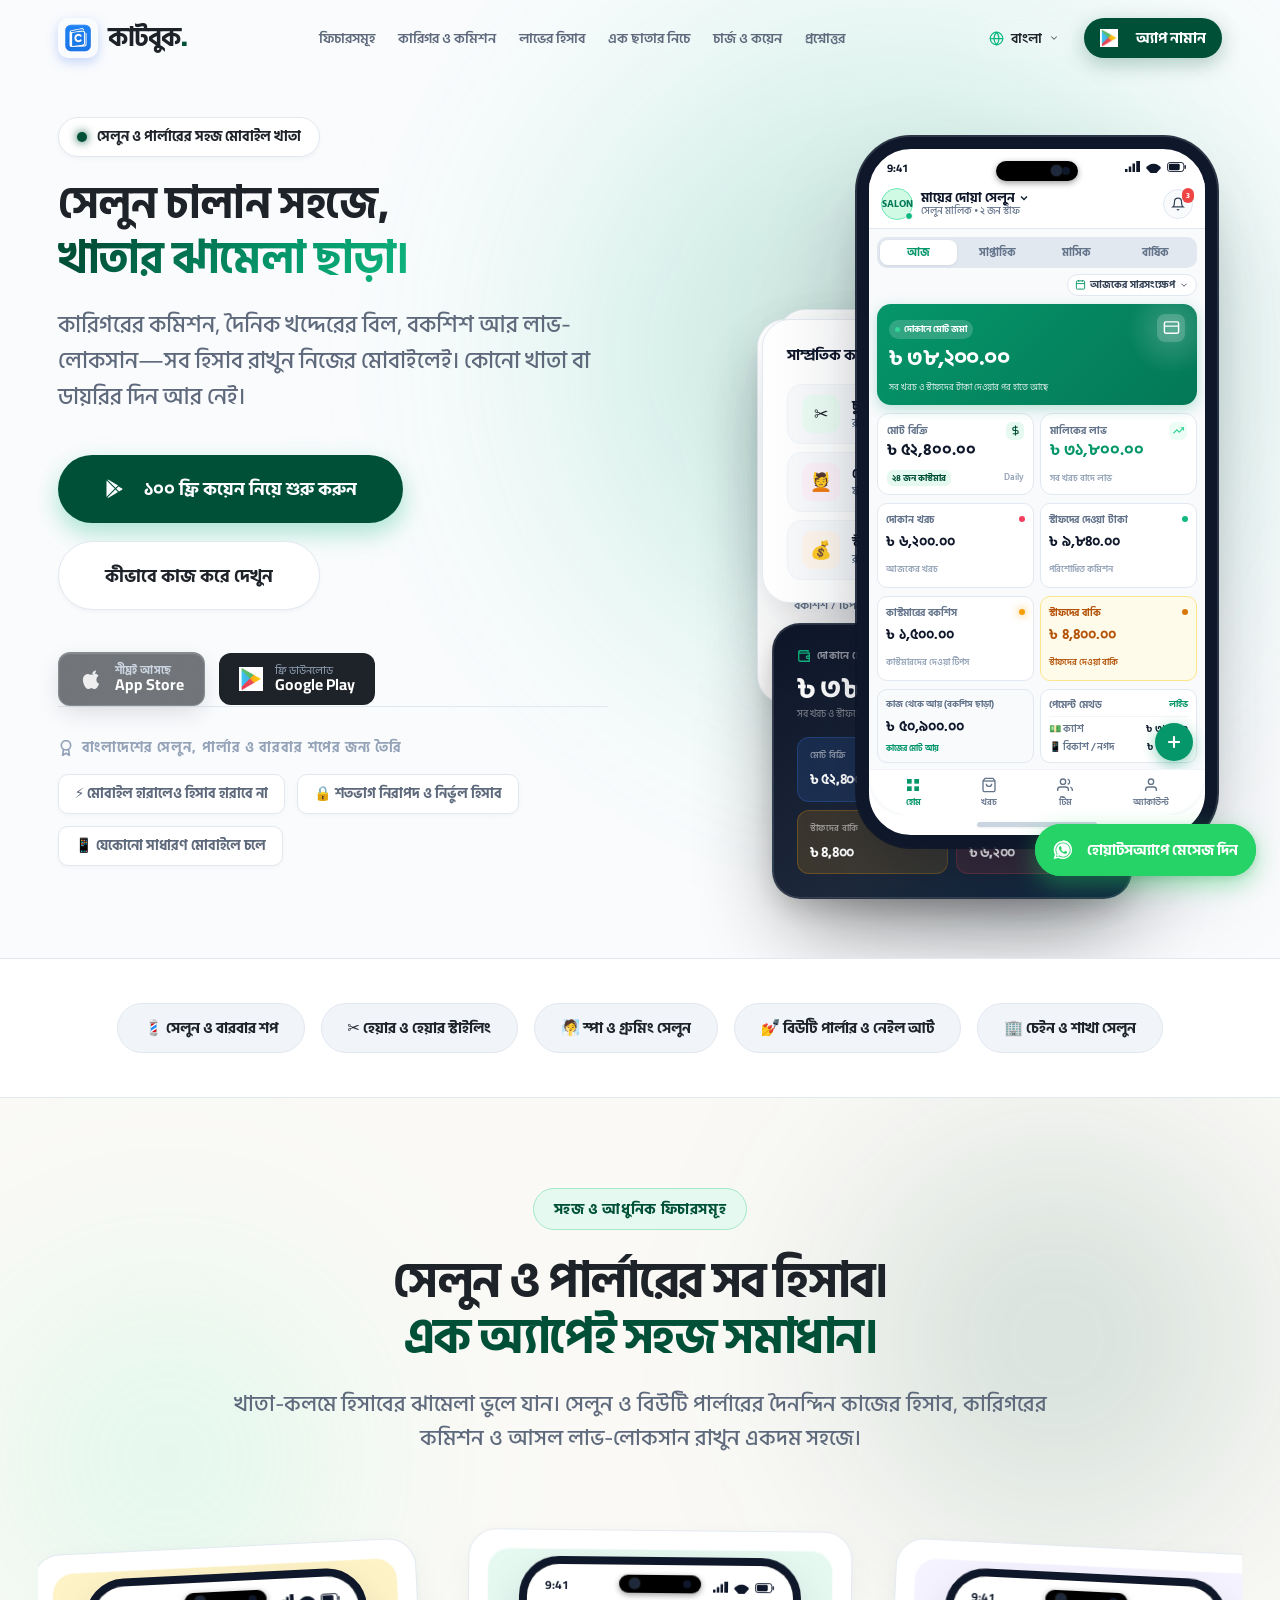
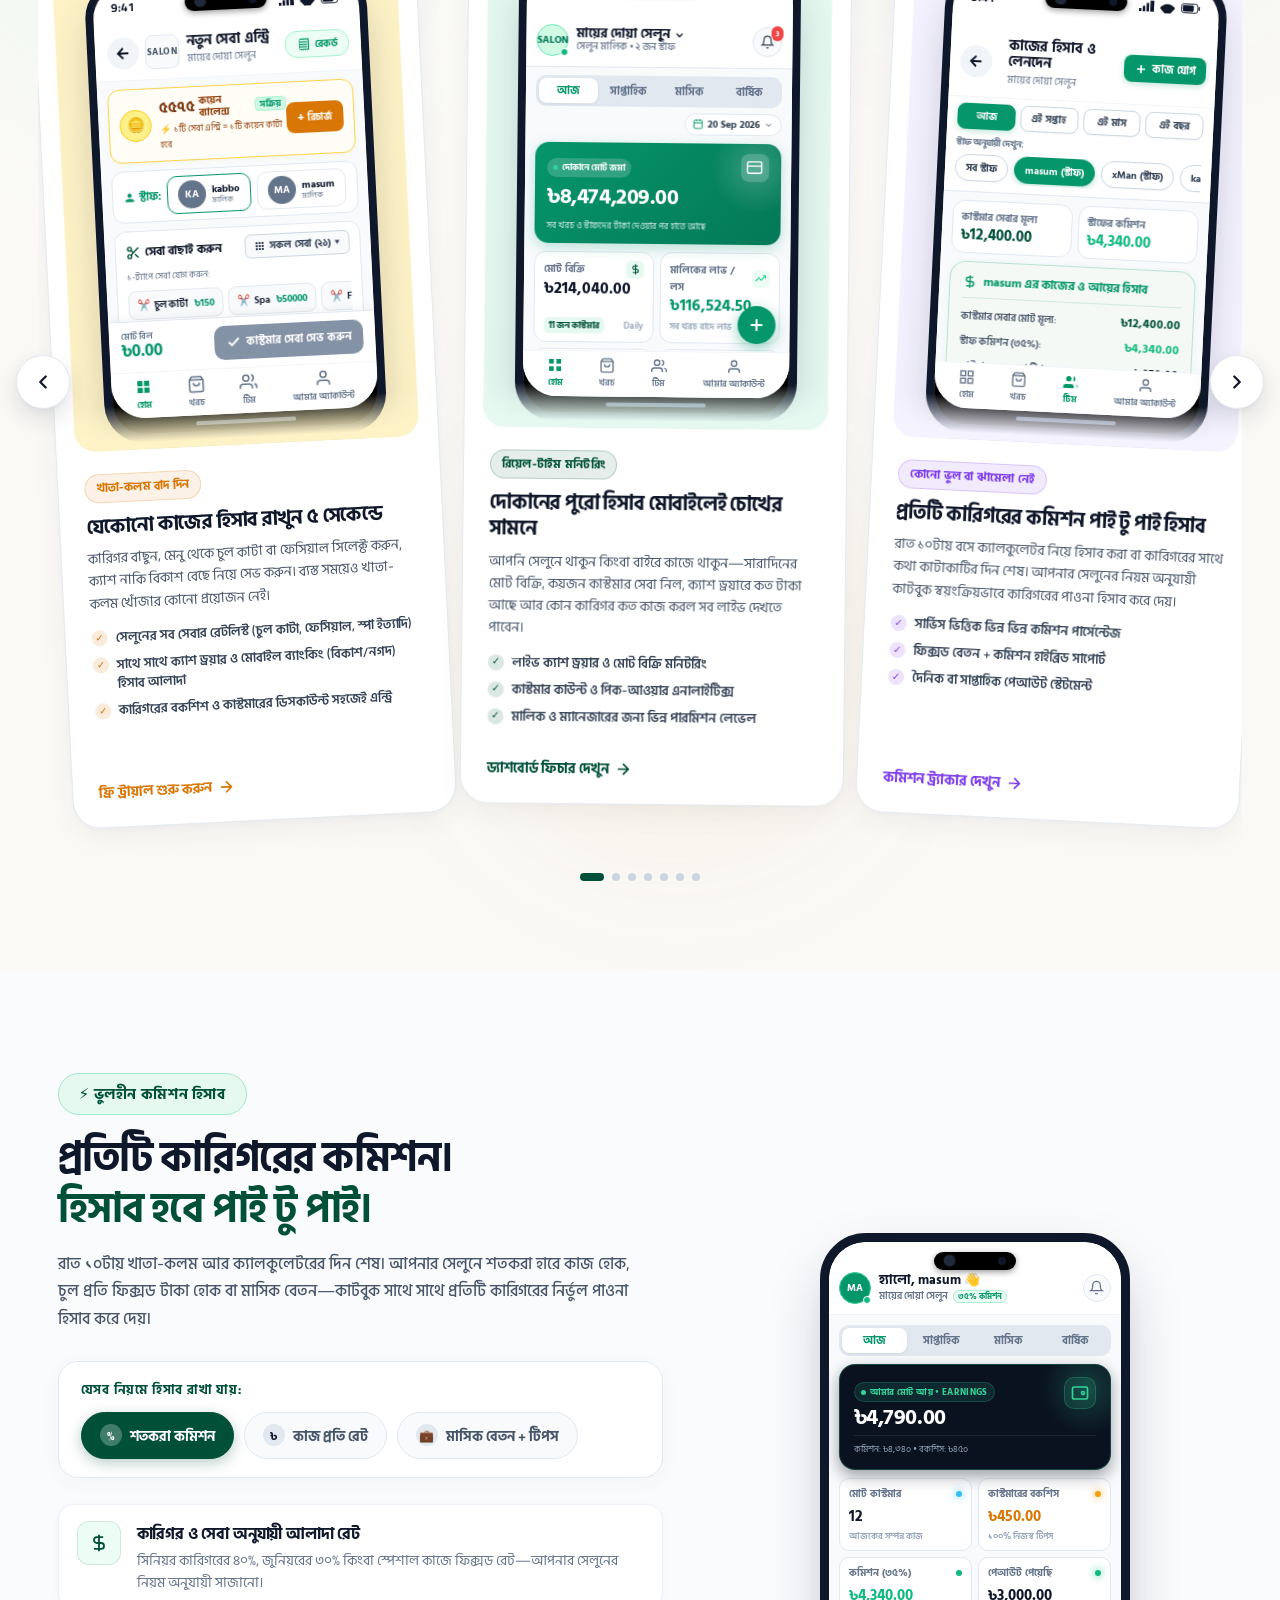
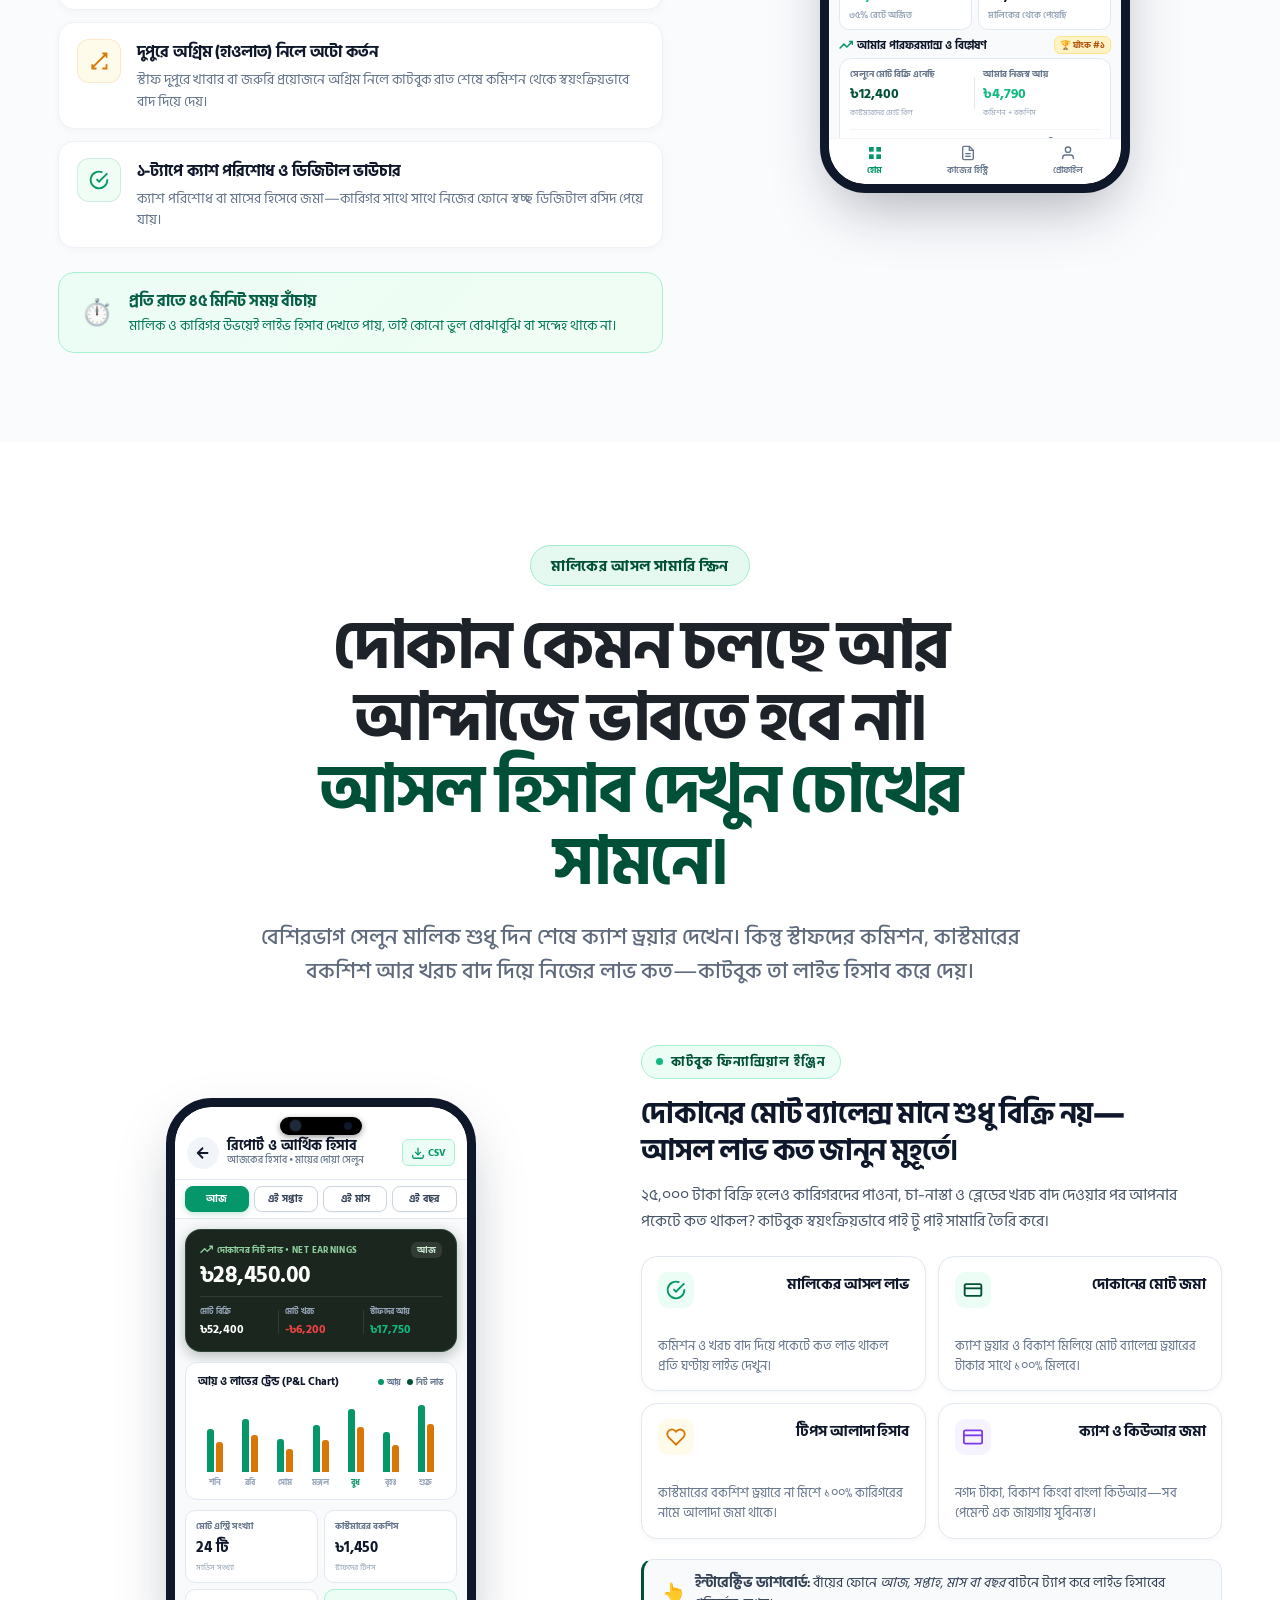
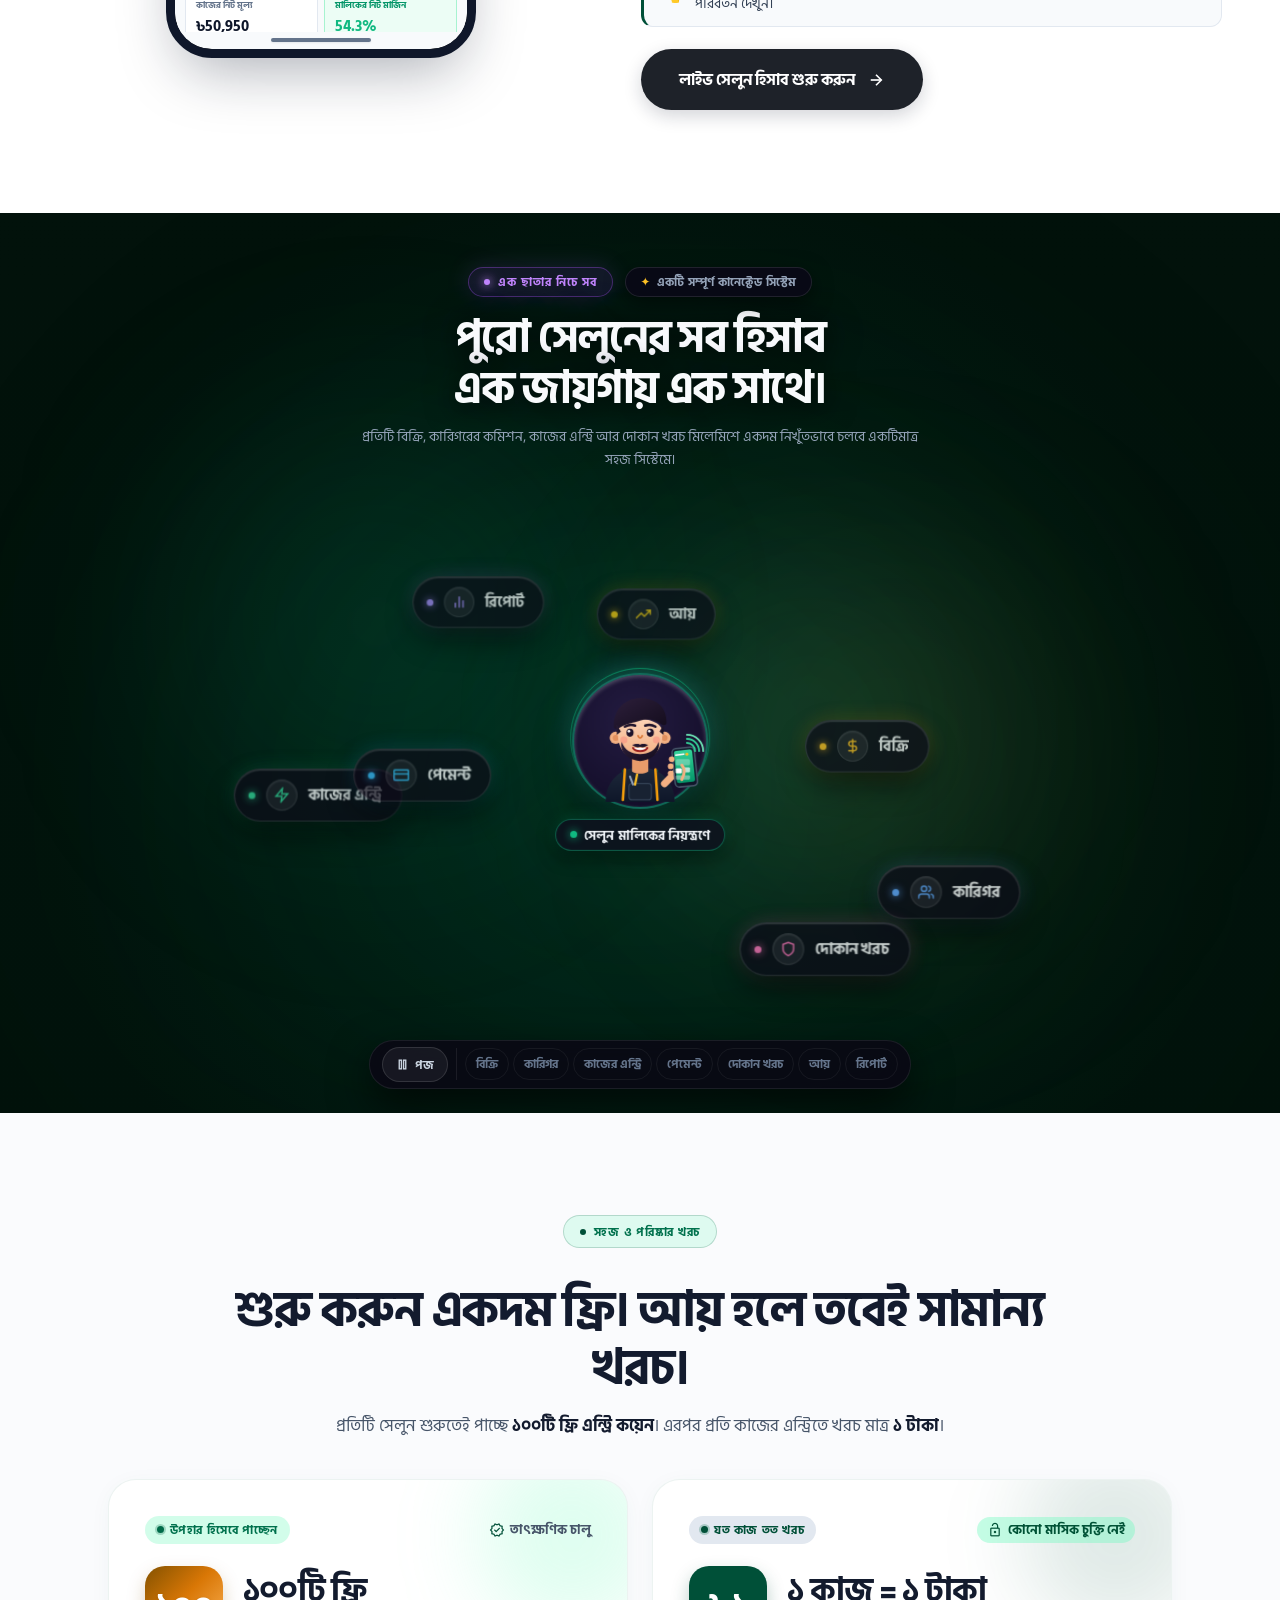
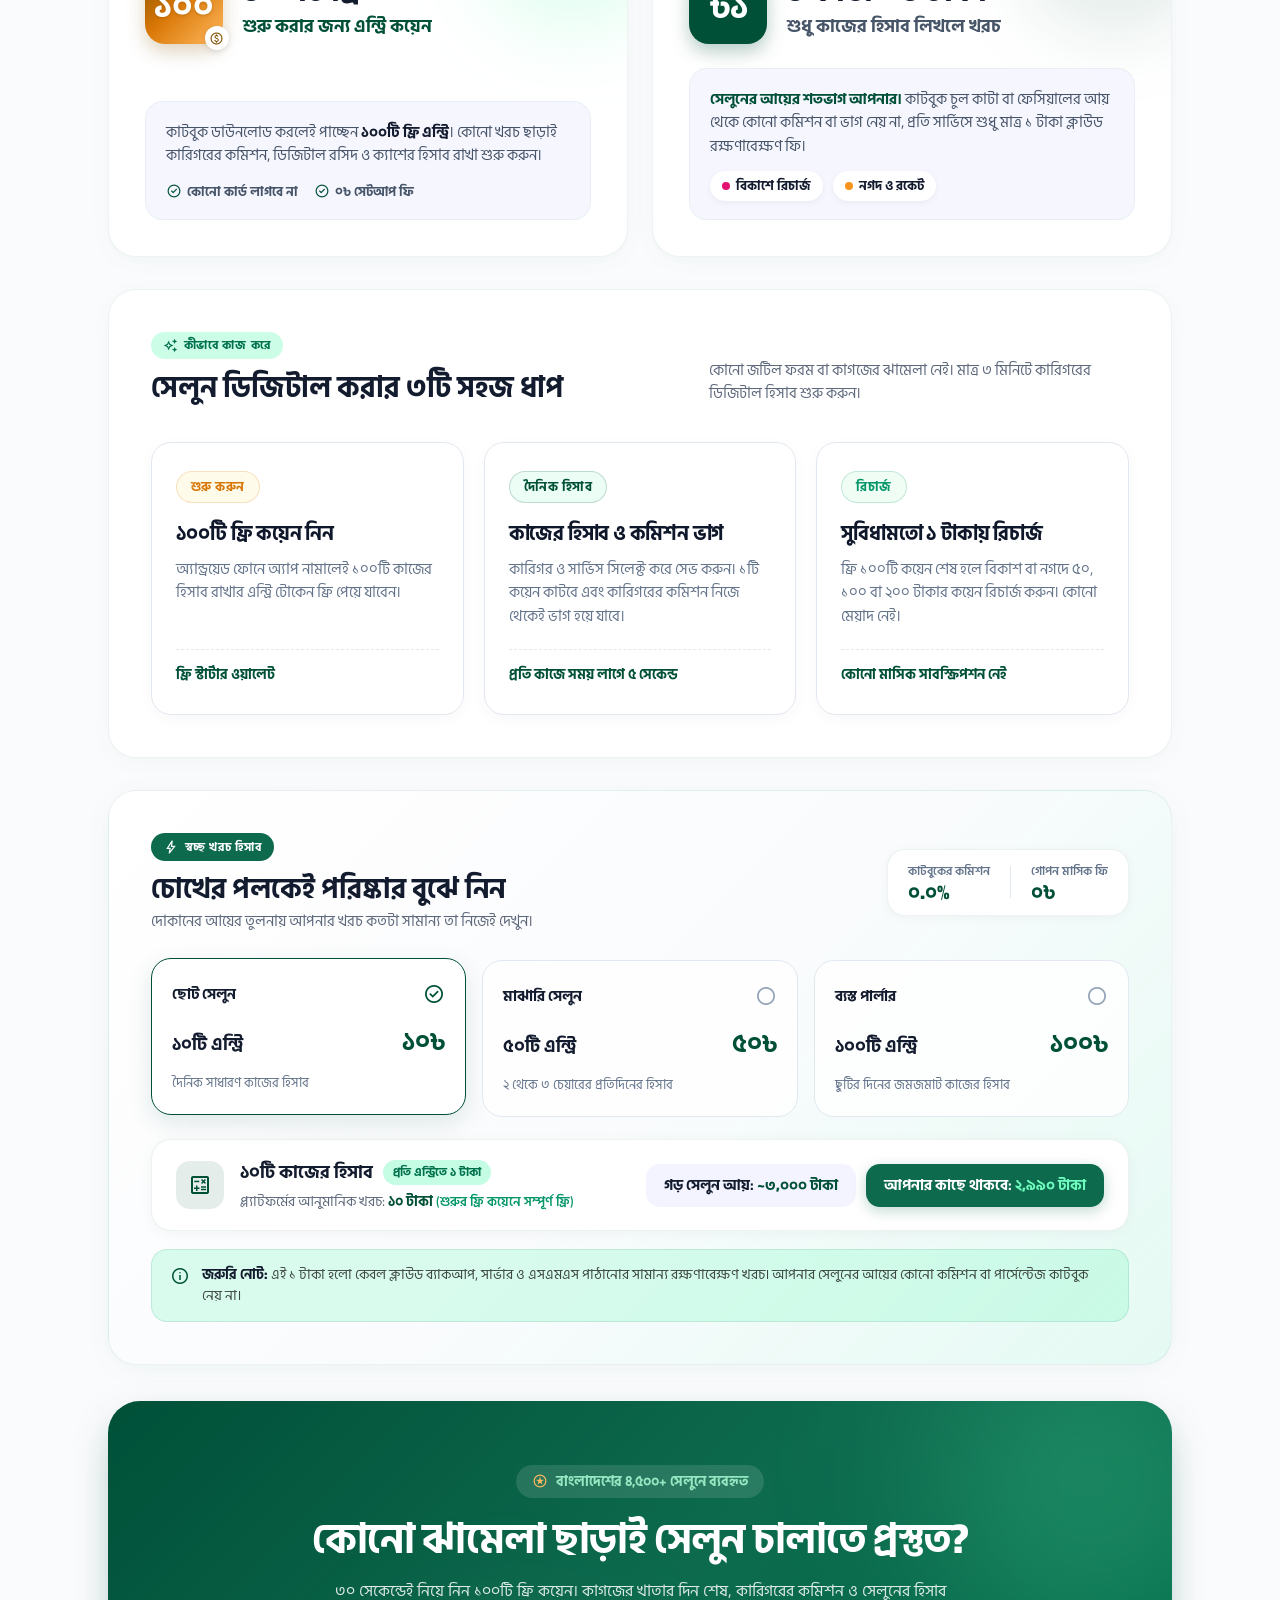
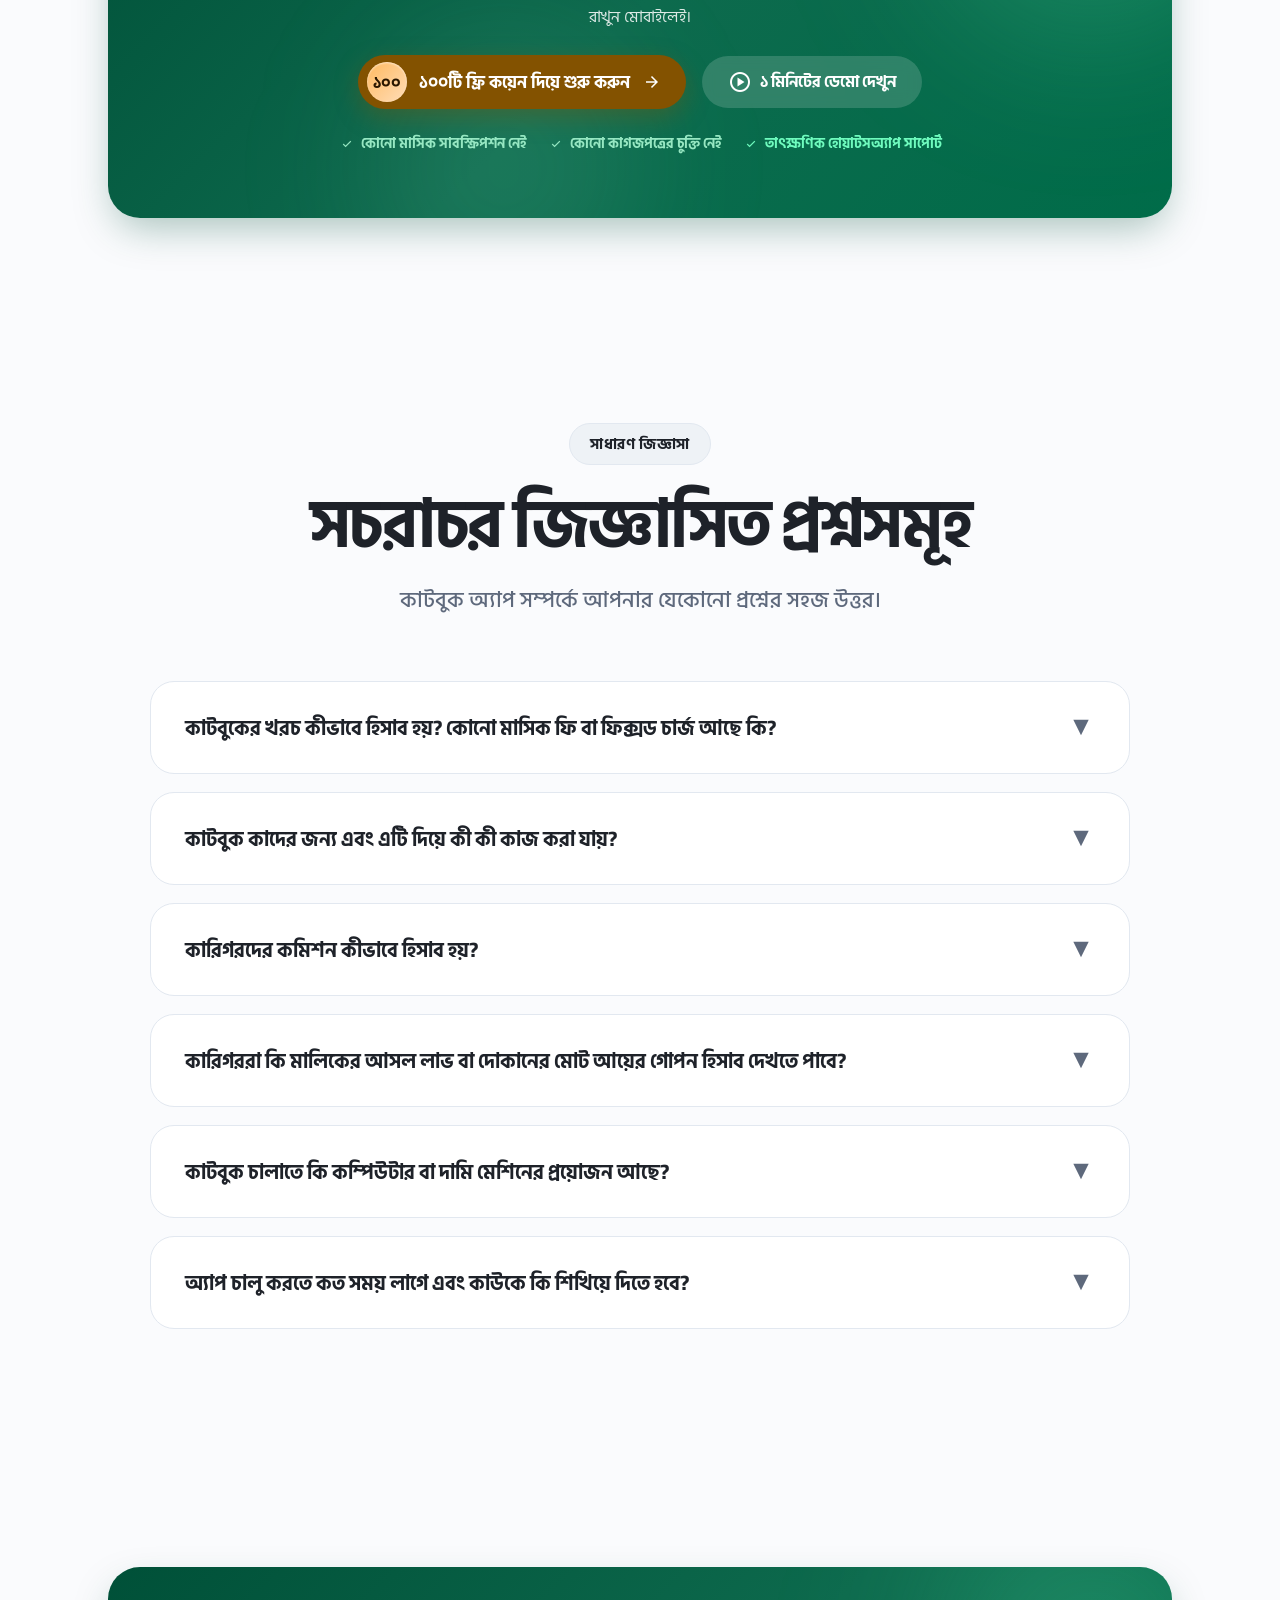
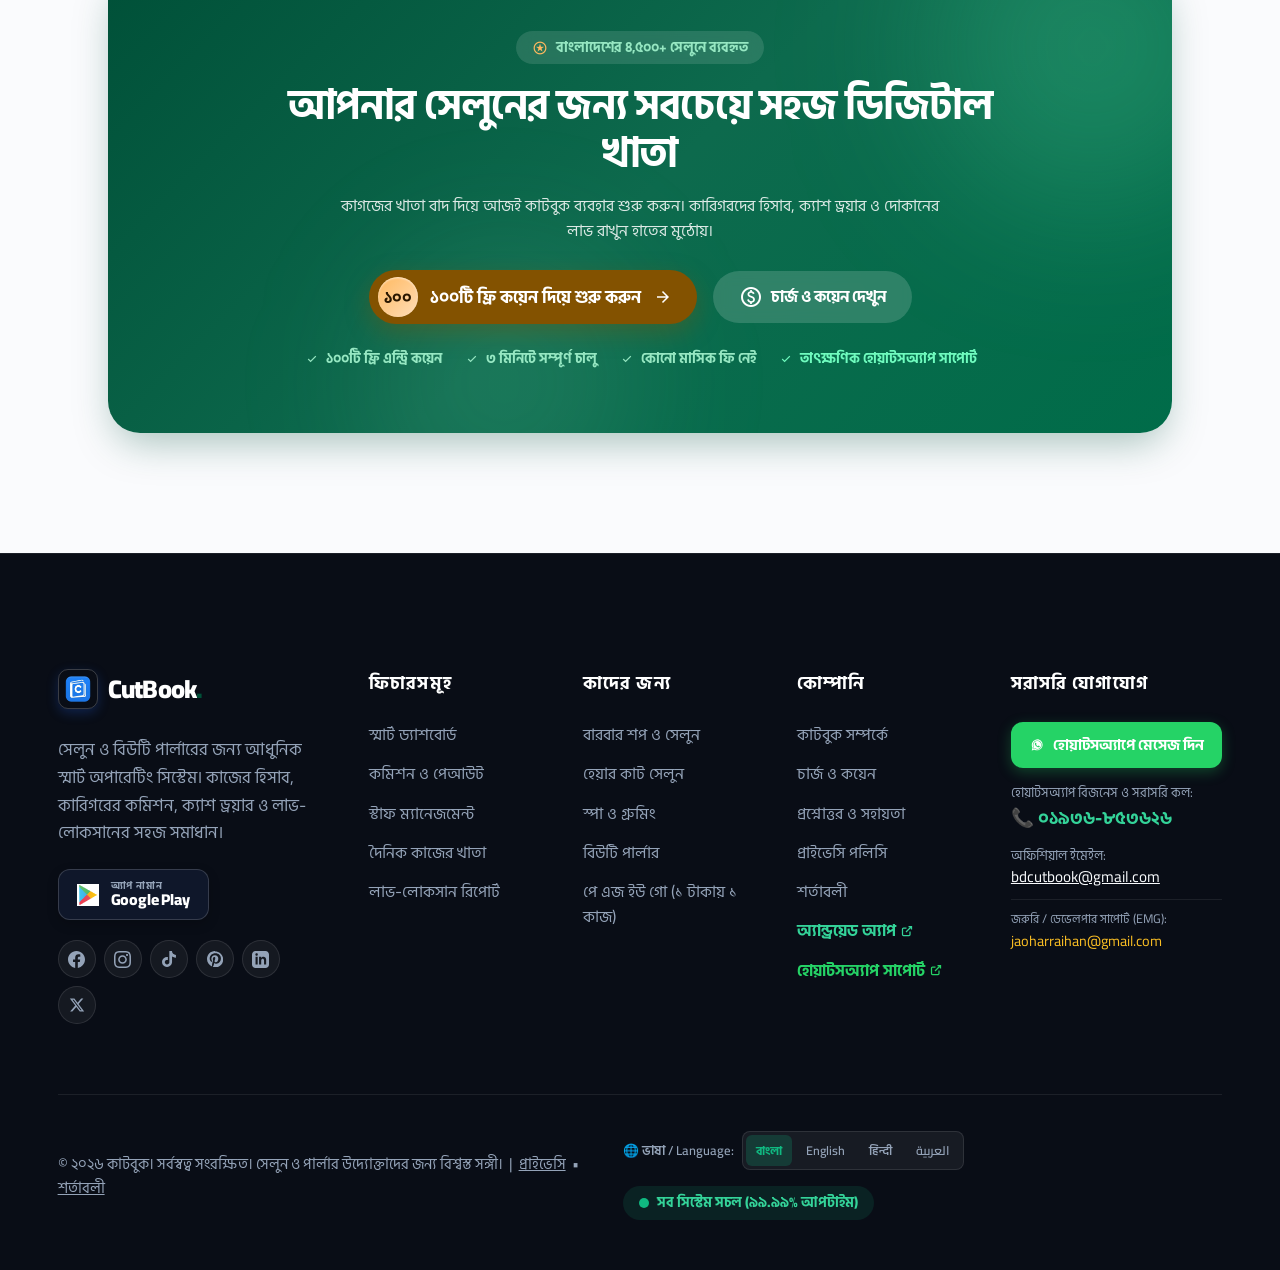
==== commit d5d77482: "fix(mobile): perfect 3D orbit carousel, sync indicator dots, and compact circular navbar on mobile -" ====
--- a/index.html
+++ b/index.html
@@ -171,7 +171,7 @@
   <link rel="stylesheet" href="https://fonts.googleapis.com/css2?family=Material+Symbols+Outlined:opsz,wght,FILL,GRAD@20..48,100..700,0..1,-50..200">
 
   <!-- Stylesheets (Minified Production Bundle) -->
-  <link rel="stylesheet" href="css/style.min.css?v=speed220">
+  <link rel="stylesheet" href="css/style.min.css?v=speed221">
 </head>
 <body>
 
@@ -764,6 +764,14 @@
           <div class="phone-home-indicator"></div>
         </div>
 
+        <!-- Mobile 3D Orbit Feature Sync Indicator -->
+        <div class="hero-orbit-sync-bar" aria-hidden="true">
+          <span class="orbit-sync-dot dot-1" title="কাজের এন্ট্রি"></span>
+          <span class="orbit-sync-dot dot-2" title="কমিশন হিসাব"></span>
+          <span class="orbit-sync-dot dot-3" title="দোকানে মোট জমা"></span>
+          <span class="orbit-sync-dot dot-4" title="সাম্প্রতিক কাজ"></span>
+        </div>
+
       </div>
     </div>
   </section>
--- a/css/style.min.css
+++ b/css/style.min.css
@@ -1 +1 @@
-:root{--color-primary:#1E2229;--color-primary-dark:#0F1218;--color-brand-green:#005038;--color-brand-green-hover:#003827;--color-brand-green-light:#e6f9f1;--color-brand-green-border:#a3e9cc;--color-brand-mint:#6ffbbe;--color-brand-mint-accent:#10B981;--color-brand-gold:#D97706;--color-brand-gold-dark:#835200;--color-brand-gold-light:#FEF3C7;--color-accent-blue:#005038;--color-accent-indigo:#059669;--color-accent-cyan:#10B981;--color-accent-amber:#D97706;--color-accent-rose:#F43F5E;--color-accent-purple:#005038;--bg-body:#FAFBFD;--bg-surface:#FFFFFF;--bg-surface-elevated:#FFFFFF;--bg-subtle:#F1F4F9;--bg-dark:#0F1218;--bg-dark-card:#181C26;--bg-dark-border:rgba(255, 255, 255, 0.1);--text-main:#1E2229;--text-muted:#5E697C;--text-light:#94A3B8;--text-on-dark:#FFFFFF;--text-on-dark-muted:#CBD5E1;--border-light:#E2E8F0;--border-subtle:#EDF2F7;--shadow-sm:0 2px 4px rgba(15, 23, 42, 0.04);--shadow-md:0 6px 16px -2px rgba(15, 23, 42, 0.08);--shadow-lg:0 16px 36px -4px rgba(15, 23, 42, 0.1);--shadow-xl:0 28px 60px -12px rgba(15, 23, 42, 0.14);--shadow-glass:0 20px 50px rgba(0, 0, 0, 0.08);--radius-sm:10px;--radius-md:16px;--radius-lg:24px;--radius-xl:32px;--radius-pill:9999px;--font-heading:'Cairo','Hind Siliguri','Hind','Plus Jakarta Sans',system-ui,-apple-system,sans-serif;--font-body:'Cairo','Hind Siliguri','Hind','Plus Jakarta Sans',system-ui,-apple-system,sans-serif;--ease-spring:cubic-bezier(0.16, 1, 0.3, 1);--ease-smooth:cubic-bezier(0.4, 0, 0.2, 1);--transition-fast:0.18s var(--ease-smooth);--transition-normal:0.35s var(--ease-spring);--transition-slow:0.65s var(--ease-spring);--page-padding:clamp(20px, 4.5vw, 90px);--container-max:1680px;--container-narrow:1280px;--nav-height:76px}*,::after,::before{box-sizing:border-box;margin:0;padding:0}html{font-size:16px;scroll-behavior:smooth;-webkit-font-smoothing:antialiased;-moz-osx-font-smoothing:grayscale;overflow-x:clip;width:100%;max-width:100%}body{font-family:var(--font-body);background-color:var(--bg-body);color:var(--text-main);line-height:1.55;overflow-x:clip;width:100%;max-width:100%;position:relative}img,svg{display:block;max-width:100%}a{color:inherit;text-decoration:none;transition:all var(--transition-fast)}button{cursor:pointer;font-family:inherit;border:none;background:0 0;outline:0}.container{width:100%;max-width:var(--container-max);margin-left:auto;margin-right:auto;padding-left:var(--page-padding);padding-right:var(--page-padding)}.section{position:relative;width:100%;padding-top:clamp(80px,8vw,140px);padding-bottom:clamp(80px,8vw,140px)}.section-lg{padding-top:clamp(100px,11vw,180px);padding-bottom:clamp(100px,11vw,180px)}.section-header{text-align:center;max-width:1080px;margin:0 auto clamp(40px,5vw,72px) auto}.section-tag{display:inline-flex;align-items:center;gap:8px;padding:8px 20px;background-color:#eef2f6;color:var(--color-primary);border-radius:var(--radius-pill);font-family:var(--font-heading);font-size:clamp(.9rem, 1.2vw, 1.25rem);font-weight:800;letter-spacing:.04em;text-transform:uppercase;margin-bottom:22px;border:1px solid var(--border-light)}.section-tag.tag-green{background-color:var(--color-brand-green-light);color:var(--color-brand-green);border-color:var(--color-brand-green-border)}.section-tag.tag-dark{background-color:rgba(255,255,255,.12);color:#fff;border-color:rgba(255,255,255,.2)}.section-title{font-family:var(--font-heading);font-size:clamp(2.4rem, 5.2vw, 5.2rem);font-weight:900;line-height:1.08;letter-spacing:-.035em;color:var(--text-main);margin-bottom:24px}.section-title.mega{font-size:clamp(2.8rem, 6.8vw, 7.2rem);line-height:1.02}.section-title.title-white{color:#fff}.section-title span.highlight-green{color:var(--color-brand-green)}.section-desc{font-size:clamp(1.15rem, 1.7vw, 1.65rem);color:var(--text-muted);line-height:1.55;max-width:880px;margin:0 auto;font-weight:450}.section-desc.desc-white{color:var(--text-on-dark-muted)}.btn{display:inline-flex;align-items:center;justify-content:center;gap:12px;padding:18px 38px;font-size:clamp(1rem, 1.25vw, 1.35rem);font-weight:700;border-radius:var(--radius-md);transition:all var(--transition-normal);text-decoration:none;white-space:nowrap}.btn-primary{background-color:var(--color-primary);color:#fff;box-shadow:0 6px 18px rgba(15,23,42,.18)}.btn-primary:hover{background-color:#000;transform:translateY(-2px);box-shadow:0 10px 28px rgba(15,23,42,.28);color:#fff}.btn-green{background-color:var(--color-brand-green);color:#fff;box-shadow:0 6px 20px rgba(0,80,56,.28)}.btn-green:hover{background-color:var(--color-brand-green-hover);transform:translateY(-2px);box-shadow:0 12px 30px rgba(0,80,56,.4)}.btn-green .play-icon-stroke{stroke:var(--color-brand-green,#005038);transition:stroke .2s ease}.btn-green:hover .play-icon-stroke{stroke:var(--color-brand-green-hover,#003827)}.btn-secondary{background-color:#fff;color:var(--text-main);border:1px solid var(--border-light);box-shadow:var(--shadow-sm)}.btn-secondary:hover{background-color:var(--bg-subtle);border-color:#cbd5e1;transform:translateY(-2px)}.btn-white{background-color:#fff;color:#000;font-weight:800;box-shadow:0 8px 24px rgba(0,0,0,.15)}.btn-white:hover{background-color:#f8fafc;transform:translateY(-3px);box-shadow:0 14px 36px rgba(0,0,0,.22)}.btn-outline-white{background-color:transparent;color:#fff;border:1.5px solid rgba(255,255,255,.35)}.btn-outline-white:hover{background-color:rgba(255,255,255,.15);border-color:#fff;transform:translateY(-2px)}.btn-sm{padding:12px 24px;font-size:.95rem;border-radius:var(--radius-sm)}.btn-lg{padding:20px 46px;font-size:clamp(1.1rem, 1.35vw, 1.45rem);border-radius:var(--radius-md)}.btn-pill{border-radius:var(--radius-pill)}.site-header{position:fixed;top:0;left:0;width:100%;height:76px;z-index:1000;transition:all var(--transition-normal);display:flex;align-items:center}.site-header.scrolled{background:rgba(255,255,255,.95);backdrop-filter:blur(20px);-webkit-backdrop-filter:blur(20px);border-bottom:1px solid rgba(226,232,240,.85);box-shadow:0 4px 20px rgba(0,0,0,.05);height:70px}.nav-container{display:flex;align-items:center;justify-content:space-between;width:100%;height:100%;box-sizing:border-box}.brand-logo{display:inline-flex;align-items:center;gap:10px;font-family:var(--font-heading);font-size:clamp(1.4rem, 2vw, 1.95rem);font-weight:900;letter-spacing:-.03em;color:var(--color-primary);white-space:nowrap;flex-shrink:0;line-height:1}.brand-logo span{display:inline-flex;align-items:baseline;white-space:nowrap}.brand-logo-icon{width:44px;height:44px;border-radius:12px;background:linear-gradient(135deg,#0f172a 0,#1e293b 100%);display:flex;align-items:center;justify-content:center;color:#fff;box-shadow:0 4px 12px rgba(15,23,42,.18)}.brand-logo-icon svg{width:24px;height:24px}.brand-logo span.logo-dot{color:var(--color-brand-green);display:inline;unicode-bidi:isolate}.brand-logo-img{width:40px;height:40px;border-radius:10px;object-fit:cover;display:block;box-shadow:0 4px 12px rgba(37,99,235,.25);flex-shrink:0;transition:transform .2s ease}.brand-logo:hover .brand-logo-img{transform:scale(1.05)}.nav-download-btn{display:inline-flex;align-items:center;font-weight:800;padding:8px 16px;white-space:nowrap;flex-shrink:0}.btn-hero-download{display:inline-flex;align-items:center;font-weight:800;box-shadow:0 10px 25px rgba(16,185,129,.35);transition:transform .2s ease,box-shadow .2s ease}.btn-hero-download:hover{transform:translateY(-2px);box-shadow:0 14px 30px rgba(16,185,129,.45)}.nav-menu{display:flex;align-items:center;gap:clamp(14px,1.8vw,28px);margin:0 16px;flex-shrink:1}.nav-link{font-size:clamp(.88rem, .95vw, 1.02rem);font-weight:600;color:var(--text-muted);position:relative;padding:6px 0;white-space:nowrap;line-height:1.2}.nav-link:hover{color:var(--color-primary)}.nav-actions{display:flex;align-items:center;gap:12px;flex-shrink:0}.hamburger-btn{display:none;flex-direction:column;justify-content:center;gap:6px;width:44px;height:44px;padding:10px;border-radius:var(--radius-sm);background:var(--bg-subtle);border:none;cursor:pointer;flex-shrink:0}.hamburger-btn span{display:block;width:100%;height:2.5px;background-color:var(--color-primary);border-radius:2px}.mobile-nav-drawer{position:fixed;top:0;right:0;width:min(340px,85vw);height:100vh;height:100dvh;background:#fff;z-index:1001;padding:36px 28px;box-shadow:-10px 0 40px rgba(0,0,0,.12);display:flex;flex-direction:column;transform:translateX(100%);visibility:hidden;pointer-events:none;transition:transform var(--transition-slow),visibility var(--transition-slow)}.mobile-nav-drawer.open{transform:translateX(0);visibility:visible;pointer-events:auto}.mobile-nav-backdrop{position:fixed;top:0;left:0;width:100vw;height:100vh;background:rgba(15,23,42,.45);backdrop-filter:blur(6px);z-index:1000;opacity:0;pointer-events:none;transition:opacity var(--transition-normal)}.mobile-nav-backdrop.open{opacity:1;pointer-events:auto}.mobile-drawer-header{display:flex;align-items:center;justify-content:space-between;margin-bottom:40px}.mobile-close-btn{font-size:2rem;color:var(--text-muted)}.mobile-nav-links{display:flex;flex-direction:column;gap:22px;margin-bottom:auto}.mobile-nav-link{font-size:1.25rem;font-weight:800;color:var(--color-primary)}.mobile-drawer-footer{display:flex;flex-direction:column;gap:14px}.hero-section{position:relative;padding-top:calc(var(--nav-height) + clamp(16px,2vw,30px));padding-bottom:clamp(50px,6vw,100px);overflow:hidden}.hero-bg-glow{position:absolute;top:-10%;right:-5%;width:min(900px,100vw);height:min(900px,100vw);max-width:100%;background:radial-gradient(circle,rgba(0,80,56,.22) 0,rgba(16,185,129,.16) 35%,rgba(111,251,190,.08) 60%,transparent 75%);filter:blur(100px);z-index:0;pointer-events:none}.hero-grid{display:grid;grid-template-columns:1fr 1fr;gap:clamp(40px,5vw,80px);align-items:center;position:relative;z-index:1}.hero-content{max-width:820px}.hero-pill-badge{display:inline-flex;align-items:center;gap:10px;padding:8px 18px;background:#fff;border:1px solid var(--border-light);border-radius:var(--radius-pill);box-shadow:var(--shadow-sm);margin-bottom:18px;font-size:clamp(.85rem, 1.1vw, 1.1rem);font-weight:700;color:var(--color-primary)}.hero-pill-dot{width:10px;height:10px;border-radius:50%;background-color:var(--color-brand-green);box-shadow:0 0 10px var(--color-brand-green);animation:pulseGreen 2s infinite}.hero-headline{font-family:var(--font-heading);font-size:clamp(1.65rem, 3.4vw, 3.1rem);font-weight:750;line-height:1.25;letter-spacing:-.01em;color:var(--color-primary);margin-bottom:22px}.hero-headline span.gradient-text{background:linear-gradient(135deg,#005038 15%,#059669 60%,#10b981 100%);-webkit-background-clip:text;background-clip:text;-webkit-text-fill-color:transparent}.hero-subheadline{font-size:clamp(1.2rem, 1.8vw, 1.7rem);color:var(--text-muted);line-height:1.55;margin-bottom:42px;font-weight:450;max-width:700px}.hero-cta-group{display:flex;align-items:center;flex-wrap:wrap;gap:18px;margin-bottom:42px}.store-badges{display:flex;align-items:center;gap:14px}.store-badge-btn{display:inline-flex;align-items:center;gap:12px;padding:10px 20px;background-color:#1e2229;color:#fff;border-radius:12px;font-size:.9rem;transition:all var(--transition-fast)}.store-badge-btn:hover{background-color:#000;transform:translateY(-2px)}.store-badge-btn.store-badge-coming-soon{background:rgba(30,34,41,.62);backdrop-filter:blur(16px);-webkit-backdrop-filter:blur(16px);border:1px solid rgba(255,255,255,.16);color:#fff;cursor:default;pointer-events:auto;user-select:none;box-shadow:0 8px 24px -4px rgba(15,23,42,.16),inset 0 1px 1.5px rgba(255,255,255,.2);transition:border-color .25s ease,background .25s ease,box-shadow .25s ease}.store-badge-btn.store-badge-coming-soon:hover{background:rgba(30,34,41,.72);border-color:rgba(255,255,255,.26);transform:none;box-shadow:0 8px 26px -2px rgba(15,23,42,.2),inset 0 1px 1.5px rgba(255,255,255,.28)}.store-badge-btn.store-badge-coming-soon .store-badge-icon{opacity:.88}.store-badge-btn.store-badge-coming-soon .store-badge-text small{color:#cbd5e1;font-weight:700;letter-spacing:.04em}.store-badge-btn.store-badge-coming-soon .store-badge-text strong{color:#fff}.store-badge-icon{width:24px;height:24px}.store-badge-text{display:flex;flex-direction:column;line-height:1.2}.store-badge-text small{font-size:.7rem;color:#94a3b8;text-transform:uppercase}.store-badge-text strong{font-size:.98rem;font-weight:700}.hero-awards-wrap{border-top:1px solid var(--border-light);padding-top:30px}.hero-awards-title{font-size:.85rem;font-weight:800;letter-spacing:.08em;text-transform:uppercase;color:var(--text-light);margin-bottom:16px;display:flex;align-items:center;gap:8px}.hero-awards-badges{display:flex;align-items:center;gap:12px;flex-wrap:wrap}.award-badge-card{display:inline-flex;align-items:center;gap:8px;padding:8px 16px;background:#fff;border:1px solid var(--border-light);border-radius:var(--radius-sm);font-size:.88rem;font-weight:700;color:var(--text-muted);box-shadow:0 2px 5px rgba(0,0,0,.03)}.award-badge-card svg{width:18px;height:18px;color:var(--color-accent-amber)}.hero-visual-wrapper{position:relative;width:100%;max-width:720px;height:780px;display:flex;align-items:center;justify-content:center;perspective:1500px;transform-style:preserve-3d;overflow:visible;margin:0 auto}.phone-mockup-frame{position:relative;width:360px;height:710px;background:#fff;border-radius:54px;border:12px solid #0f172a;box-shadow:0 50px 110px -25px rgba(15,23,42,.35),0 0 0 1px rgba(255,255,255,.35) inset,0 0 0 2px rgba(15,23,42,.85),0 25px 50px -15px rgba(0,0,0,.15);z-index:5;overflow:hidden;display:flex;flex-direction:column;transform:translate3d(0,0,0);transition:transform .5s var(--ease-spring)}.phone-home-indicator{width:120px;height:4.5px;background:#cbd5e1;border-radius:4px;margin:7px auto 8px;flex-shrink:0;box-shadow:0 1px 2px rgba(15,23,42,.08)}.phone-mockup-frame:hover{transform:rotateY(-2deg) rotateX(2deg) translateY(-4px)}.phone-dynamic-island{position:absolute;top:12px;left:50%;transform:translateX(-50%);width:120px;height:28px;background:#000;border-radius:20px;z-index:40;display:flex;align-items:center;justify-content:space-between;padding:0 14px}.phone-camera-lens,.phone-island-cam{width:11px;height:11px;border-radius:50%;background:#1e293b;box-shadow:0 0 2px rgba(255,255,255,.2)}.phone-island-sens,.phone-speaker-grill{width:8px;height:8px;border-radius:50%;background:#0f172a}.phone-status-bar{display:flex;justify-content:space-between;align-items:center;padding:14px 26px 6px 26px;font-size:.85rem;font-weight:700;color:#0f172a;z-index:20}.phone-status-icons{display:flex;align-items:center;gap:6px}.hero-rn-screen{flex:1;width:100%;height:100%;position:relative;overflow:hidden;display:flex;flex-direction:column;background:#f8fafc;border-radius:0 0 42px 42px}.hero-rn-screen .rn-dash-header{padding:8px 12px;background:#fff;border-bottom:1px solid #e2e8f0;flex-shrink:0}.hero-rn-screen .rn-scroll-body{flex:1;overflow-y:auto;scrollbar-width:none;padding:8px 8px 65px}.hero-rn-screen .rn-scroll-body::-webkit-scrollbar{display:none}.hero-rn-screen .rn-dash-controls{margin-bottom:8px}.hero-rn-screen .rn-dash-hero-card{margin-bottom:8px}.hero-rn-screen .rn-dash-2col{margin-bottom:8px}.hero-rn-screen .rn-bottom-nav-bar{position:absolute;bottom:0;left:0;right:0;z-index:25;border-bottom-left-radius:42px;border-bottom-right-radius:42px}.hero-rn-screen .rn-dash-fab{position:absolute;bottom:54px;right:12px;z-index:24}.phone-screen-body{flex:1;width:100%;background:#f8fafc;padding:0;overflow:hidden;display:flex;flex-direction:column;gap:0}.phone-app-top-nav{display:flex;align-items:center;justify-content:space-between;margin-bottom:14px}.phone-nav-back{width:34px;height:34px;border-radius:50%;background:#f1f5f9;display:flex;align-items:center;justify-content:center;font-size:1.3rem;font-weight:800;color:#0f172a;cursor:pointer}.phone-date-pill{display:inline-flex;align-items:center;gap:6px;padding:7px 16px;background:#fff;border:1px solid rgba(226,232,240,.8);border-radius:var(--radius-pill);font-size:.82rem;font-weight:800;color:#0f172a;box-shadow:0 2px 8px rgba(15,23,42,.04)}.phone-nav-more{width:34px;height:34px;border-radius:50%;background:#f1f5f9;display:flex;align-items:center;justify-content:center;color:#64748b;cursor:pointer}.phone-budget-card{background:#fff;border:1px solid rgba(226,232,240,.8);border-radius:24px;padding:18px 18px;box-shadow:0 10px 30px rgba(15,23,42,.05);margin-bottom:12px}.budget-card-header{display:flex;justify-content:space-between;align-items:flex-start;margin-bottom:10px}.budget-card-title h5{font-size:.95rem;font-weight:800;color:#0f172a;margin-bottom:2px}.budget-card-title span{font-size:.76rem;color:#64748b;font-weight:600}.budget-avatar-pill{display:flex;align-items:center;gap:4px;background:#f8fafc;padding:3px 6px;border-radius:var(--radius-pill);border:1px solid #e2e8f0}.av-badge{font-size:.65rem;font-weight:900;padding:2px 6px;border-radius:50%}.av-badge.av-1{background:#fee2e2;color:#dc2626}.av-badge.av-2{background:#dcfce7;color:#16a34a}.budget-amount-row{display:flex;justify-content:space-between;align-items:baseline;margin-bottom:8px}.budget-amount-main{font-size:1.75rem;font-weight:900;color:#0f172a;letter-spacing:-.03em}.budget-amount-main small{font-size:.78rem;font-weight:700;color:#94a3b8;margin-left:2px}.budget-days-tag{font-size:.76rem;color:#64748b;font-weight:600}.budget-days-tag strong{color:#0f172a;font-weight:900}.budget-progress-track{width:100%;height:8px;background:#eef2f6;border-radius:4px;position:relative;margin-bottom:14px}.budget-progress-fill{width:82%;height:100%;background:linear-gradient(90deg,#005038 0,#10b981 100%);border-radius:4px}.budget-pin-today{position:absolute;top:-16px;left:82%;transform:translateX(-50%);display:flex;flex-direction:column;align-items:center}.budget-pin-marker{width:2px;height:12px;background:#0f172a;margin-bottom:2px}.budget-pin-today span{font-size:.62rem;font-weight:800;color:#0f172a}.budget-stats-breakdown{display:flex;flex-direction:column;gap:6px;border-top:1px dashed #e2e8f0;padding-top:10px;font-size:.76rem}.budget-stat-row{display:flex;align-items:center;justify-content:space-between;color:#64748b}.stat-dot{font-size:.65rem;margin-right:6px}.stat-dot.dot-blue{color:#005038}.stat-dot.dot-empty{color:#cbd5e1}.stat-dot.dot-border{color:#94a3b8}.stat-label{flex-grow:1;font-weight:600}.stat-val{color:#0f172a;font-weight:800}.phone-dots-row{display:flex;justify-content:center;gap:6px;margin:6px 0 12px 0}.p-dot{width:6px;height:6px;border-radius:50%;background:#cbd5e1}.p-dot.active{width:18px;border-radius:4px;background:#0f172a}.phone-sub-tabs{display:flex;justify-content:space-around;border-bottom:1px solid #e2e8f0;padding-bottom:8px;margin-bottom:14px;font-size:.78rem;font-weight:700;color:#94a3b8}.phone-sub-tabs span.active{color:#0f172a;border-bottom:2px solid #0f172a;padding-bottom:6px}.phone-add-btn{width:100%;padding:12px;background:#0f172a;color:#fff;border-radius:var(--radius-pill);font-size:.88rem;font-weight:800;text-align:center;box-shadow:0 4px 14px rgba(15,23,42,.2);margin-top:auto}.hero-orbit-stage{position:absolute;top:0;left:0;width:100%;height:100%;pointer-events:none;perspective:1500px;transform-style:preserve-3d}.hero-orbit-stage:hover .orbit-card{animation-play-state:paused}.orbit-card{position:absolute;top:42%;left:50%;pointer-events:auto;will-change:transform,opacity,z-index;transform-origin:center center;transition:box-shadow .3s ease}.orbit-card-1{width:340px;margin-left:-170px;margin-top:-120px;animation:orbit3DLoop 18s cubic-bezier(.4,0,.2,1) 0s infinite}.orbit-card-2{width:380px;margin-left:-190px;margin-top:-110px;animation:orbit3DLoop 18s cubic-bezier(.4,0,.2,1) -4.5s infinite}.orbit-card-3{width:360px;margin-left:-180px;margin-top:-115px;animation:orbit3DLoop 18s cubic-bezier(.4,0,.2,1) -9s infinite}.orbit-card-4{width:370px;margin-left:-185px;margin-top:-110px;animation:orbit3DLoop 18s cubic-bezier(.4,0,.2,1) -13.5s infinite}.orbit-card-1{background:rgba(255,255,255,.97);backdrop-filter:blur(28px);-webkit-backdrop-filter:blur(28px);border-radius:28px;border:1.5px solid rgba(226,232,240,.9);box-shadow:0 32px 80px -16px rgba(15,23,42,.2),0 12px 30px -6px rgba(15,23,42,.06),0 0 0 1px rgba(255,255,255,.9) inset;padding:22px 24px}.checklist-header{display:flex;align-items:center;gap:12px;margin-bottom:18px}.checklist-icon-box{width:42px;height:42px;border-radius:12px;background:#eff6ff;display:flex;align-items:center;justify-content:center}.checklist-header h4{font-family:var(--font-heading);font-size:1.25rem;font-weight:900;color:#1e293b;letter-spacing:-.02em}.checklist-items{display:flex;flex-direction:column;gap:12px}.checklist-row{display:flex;align-items:center;gap:10px;padding:10px 14px;background:#f8fafc;border-radius:12px;font-size:.92rem;font-weight:700;color:#1e293b}.checklist-bullet{color:#005038;font-weight:900;font-size:1.1rem}.checklist-row.new-todo{color:#94a3b8;font-weight:500;border:1.5px dashed #cbd5e1;background:0 0}.checklist-cursor{color:#10b981;font-weight:900;animation:blinkCursor 1.2s infinite}@keyframes blinkCursor{0%,100%{opacity:1}50%{opacity:0}}.orbit-card-2{background:#fff;border-radius:28px;border:1.5px solid rgba(226,232,240,.9);box-shadow:0 32px 80px -16px rgba(15,23,42,.2),0 12px 30px -6px rgba(15,23,42,.06),0 0 0 1px rgba(255,255,255,.9) inset;padding:22px 24px}.orbit-card-3{background:linear-gradient(145deg,#0f172a 0,#1e293b 60%,#0f2942 100%);border-radius:28px;border:1px solid rgba(255,255,255,.12);box-shadow:0 40px 90px -20px rgba(0,0,0,.48),0 12px 30px -6px rgba(0,0,0,.2),0 0 0 1px rgba(255,255,255,.12) inset;padding:24px;overflow:hidden;position:relative}.orbit-card-3::before{content:'';position:absolute;top:-60px;right:-60px;width:180px;height:180px;background:radial-gradient(circle,rgba(16,185,129,.18) 0,transparent 70%);border-radius:50%;pointer-events:none}.orbit-card-4{background:rgba(255,255,255,.98);backdrop-filter:blur(28px);-webkit-backdrop-filter:blur(28px);border-radius:28px;border:1.5px solid rgba(226,232,240,.9);box-shadow:0 32px 80px -16px rgba(15,23,42,.2),0 12px 30px -6px rgba(15,23,42,.06),0 0 0 1px rgba(255,255,255,.9) inset;padding:22px 24px}.feed-header{display:flex;justify-content:space-between;align-items:center;margin-bottom:16px}.feed-title-wrap{display:flex;align-items:center;gap:8px}.feed-title-wrap h5{font-family:var(--font-heading);font-size:1.05rem;font-weight:900;color:#0f172a}.feed-live-dot{width:8px;height:8px;border-radius:50%;background:#10b981;animation:pulseGreen 1.5s infinite}.feed-badge{font-size:.72rem;font-weight:800;color:#64748b;background:#f1f5f9;padding:3px 10px;border-radius:var(--radius-pill)}.feed-rows{display:flex;flex-direction:column;gap:10px}.feed-row-item{display:flex;align-items:center;padding:10px 12px;background:#f8fafc;border-radius:14px}.feed-row-icon{width:36px;height:36px;border-radius:10px;display:flex;align-items:center;justify-content:center;font-size:1.1rem;margin-right:12px}.feed-row-info{flex-grow:1}.feed-row-info strong{display:block;font-size:.88rem;color:#0f172a;font-weight:800}.feed-row-info small{font-size:.72rem;color:#64748b}.feed-row-price{font-size:.95rem;font-weight:900;color:#ef4444}.feed-row-price.income{color:#10b981}.hero-3d-star{position:absolute;top:50%;left:50%;pointer-events:none;transform-style:preserve-3d;will-change:transform,opacity,filter;transition:opacity .3s ease}.hero-3d-star svg{width:100%;height:100%;display:block;filter:drop-shadow(0 0 6px rgba(255, 255, 255, .75))}.hero-visual-wrapper:hover .hero-3d-star{animation-play-state:paused}.star-pos-1{width:44px;height:44px;margin-left:-22px;margin-top:-22px;animation:starOrbit3D_A 22s cubic-bezier(.42,0,.58,1) 0s infinite}.star-pos-1 svg{fill:#10B981;filter:drop-shadow(0 0 16px rgba(16, 185, 129, .85))}.star-pos-2{width:36px;height:36px;margin-left:-18px;margin-top:-18px;animation:starOrbit3D_B 18s cubic-bezier(.42,0,.58,1) 0s infinite}.star-pos-2 svg{fill:#38BDF8;filter:drop-shadow(0 0 16px rgba(56, 189, 248, .85))}.star-pos-3{width:24px;height:24px;margin-left:-12px;margin-top:-12px;animation:starOrbit3D_C 15s cubic-bezier(.42,0,.58,1) 0s infinite}.star-pos-3 svg{fill:#67E8F9;filter:drop-shadow(0 0 14px rgba(103, 232, 249, .85))}.star-pos-4{width:40px;height:40px;margin-left:-20px;margin-top:-20px;animation:starOrbit3D_A 22s cubic-bezier(.42,0,.58,1) -11s infinite}.star-pos-4 svg{fill:#F59E0B;filter:drop-shadow(0 0 18px rgba(245, 158, 11, .9))}.star-pos-5{width:48px;height:48px;margin-left:-24px;margin-top:-24px;animation:starOrbit3D_B 18s cubic-bezier(.42,0,.58,1) -9s infinite}.star-pos-5 svg{fill:#06B6D4;filter:drop-shadow(0 0 20px rgba(6, 182, 212, .85))}.star-pos-6{width:28px;height:28px;margin-left:-14px;margin-top:-14px;animation:starOrbit3D_C 15s cubic-bezier(.42,0,.58,1) -7.5s infinite}.star-pos-6 svg{fill:#34D399;filter:drop-shadow(0 0 14px rgba(52, 211, 153, .85))}@keyframes orbit3DLoop{0%{transform:translate3d(-180px,-60px,-180px) rotateY(22deg) rotateX(8deg) rotate(-8deg) scale(.72);opacity:0}8%{transform:translate3d(-150px,-30px,-100px) rotateY(18deg) rotateX(6deg) rotate(-6deg) scale(.78);opacity:.9}24%{transform:translate3d(-60px,40px,80px) rotateY(10deg) rotateX(3deg) rotate(-3deg) scale(.94);opacity:1}44%{transform:translate3d(50px,110px,180px) rotateY(0) rotateX(0) rotate(0) scale(1.04);opacity:1}60%{transform:translate3d(150px,40px,80px) rotateY(-10deg) rotateX(-3deg) rotate(3deg) scale(.94);opacity:1}74%{transform:translate3d(220px,-35px,-80px) rotateY(-20deg) rotateX(-6deg) rotate(6deg) scale(.76);opacity:.8}82%{transform:translate3d(240px,-70px,-150px) rotateY(-24deg) rotateX(-8deg) rotate(8deg) scale(.66);opacity:.45}92%{transform:translate3d(40px,-110px,-200px) rotateY(0) rotateX(0) rotate(0) scale(.56);opacity:.1}100%{transform:translate3d(-180px,-60px,-180px) rotateY(22deg) rotateX(8deg) rotate(-8deg) scale(.72);opacity:0}}@keyframes starOrbit3D_A{0%{transform:translate3d(-275px,30px,130px) rotate(0) scale(1);opacity:1}24%{transform:translate3d(-60px,280px,180px) rotate(90deg) scale(1.18);opacity:1}48%{transform:translate3d(285px,80px,100px) rotate(180deg) scale(1.02);opacity:.95}66%{transform:translate3d(220px,-170px,-110px) rotate(245deg) scale(.72);opacity:.55}80%{transform:translate3d(0,-270px,-170px) rotate(290deg) scale(.6);opacity:.35}92%{transform:translate3d(-220px,-150px,-90px) rotate(330deg) scale(.78);opacity:.75}100%{transform:translate3d(-275px,30px,130px) rotate(360deg) scale(1);opacity:1}}@keyframes starOrbit3D_B{0%{transform:translate3d(275px,-140px,140px) rotate(0) scale(1.05);opacity:1}26%{transform:translate3d(300px,70px,90px) rotate(-90deg) scale(1.15);opacity:1}48%{transform:translate3d(120px,270px,160px) rotate(-170deg) scale(1.22);opacity:1}65%{transform:translate3d(-170px,170px,-100px) rotate(-235deg) scale(.75);opacity:.58}78%{transform:translate3d(-250px,-40px,-150px) rotate(-285deg) scale(.65);opacity:.4}90%{transform:translate3d(-110px,-240px,-100px) rotate(-325deg) scale(.82);opacity:.72}100%{transform:translate3d(275px,-140px,140px) rotate(-360deg) scale(1.05);opacity:1}}@keyframes starOrbit3D_C{0%{transform:translate3d(-220px,-230px,110px) rotate(0) scale(.95);opacity:.92}28%{transform:translate3d(-250px,-70px,150px) rotate(100deg) scale(1.25);opacity:1}50%{transform:translate3d(0,-310px,-130px) rotate(180deg) scale(.65);opacity:.45}72%{transform:translate3d(250px,-100px,130px) rotate(260deg) scale(1.2);opacity:1}88%{transform:translate3d(150px,-260px,-70px) rotate(320deg) scale(.82);opacity:.72}100%{transform:translate3d(-220px,-230px,110px) rotate(360deg) scale(.95);opacity:.92}}@keyframes pulseGreen{0%,100%{opacity:1;transform:scale(1)}50%{opacity:.4;transform:scale(1.2)}}@keyframes pulseHub{0%,100%{box-shadow:0 0 60px rgba(16,185,129,.35),var(--shadow-xl)}50%{box-shadow:0 0 80px rgba(16,185,129,.55),var(--shadow-xl)}}@keyframes fadeInTab{from{opacity:0;transform:translateY(10px)}to{opacity:1;transform:translateY(0)}}.reveal-on-scroll{opacity:0;transform:translateY(28px);transition:opacity .7s var(--ease-spring),transform .7s var(--ease-spring)}.reveal-on-scroll.is-revealed{opacity:1;transform:translateY(0)}.trust-section{background-color:#fff;border-top:1px solid var(--border-light);border-bottom:1px solid var(--border-light);padding:clamp(28px,3.5vw,44px) 0}.trust-stats-grid{display:grid;grid-template-columns:repeat(4,1fr);gap:clamp(20px,3vw,40px);text-align:center;margin-bottom:clamp(40px,5vw,64px)}.trust-stat-card{padding:20px}.trust-stat-number{font-family:var(--font-heading);font-size:clamp(2.6rem, 4.8vw, 4.8rem);font-weight:900;color:var(--color-primary);line-height:1.05;margin-bottom:10px;letter-spacing:-.03em}.trust-stat-number span.accent{color:var(--color-brand-green)}.trust-stat-label{font-size:clamp(1rem, 1.25vw, 1.35rem);font-weight:700;color:var(--text-muted)}.trust-categories-bar{display:flex;align-items:center;justify-content:center;flex-wrap:wrap;gap:16px;border-top:1px dashed var(--border-light);padding-top:42px}.category-pill{display:inline-flex;align-items:center;gap:10px;padding:12px 26px;background:var(--bg-subtle);border:1px solid var(--border-light);border-radius:var(--radius-pill);font-size:clamp(.95rem, 1.2vw, 1.15rem);font-weight:800;color:var(--color-primary);transition:all var(--transition-fast)}.category-pill:hover{background:var(--color-primary);color:#fff;border-color:var(--color-primary);transform:translateY(-2px)}.shared-future-section{position:relative;width:100%;padding-top:clamp(90px,10vw,150px);padding-bottom:clamp(90px,10vw,140px);overflow:hidden;background-color:#0c1017}.shared-future-bg{position:absolute;top:0;left:0;width:100%;height:100%;background-image:url('../assets/images/salon_future_bg.webp');background-image:-webkit-image-set(url('../assets/images/salon_future_bg.webp') 1x, url('../assets/images/salon_future_bg.jpg') 1x);background-image:image-set(url('../assets/images/salon_future_bg.webp') type('image/webp'), url('../assets/images/salon_future_bg.jpg') type('image/jpeg'));background-size:cover;background-position:center 30%;background-repeat:no-repeat;z-index:0}.shared-future-bg::after{content:'';position:absolute;top:0;left:0;width:100%;height:100%;background:linear-gradient(180deg,rgba(12,16,23,.42) 0,rgba(12,16,23,.72) 40%,rgba(12,16,23,.94) 100%)}.shared-future-container{position:relative;z-index:2;width:100%;max-width:100%;margin:0 auto}.shared-future-content{text-align:center;max-width:1100px;margin:0 auto;padding:0 24px}.shared-future-content .section-title{color:#fff;margin-bottom:20px;font-size:clamp(2.8rem, 5.2vw, 5.2rem);letter-spacing:-.03em;line-height:1.08}.shared-future-content .section-desc{color:#e2e8f0;max-width:820px;margin:0 auto 32px auto;font-size:clamp(1.1rem, 1.4vw, 1.35rem);line-height:1.55}.shared-future-btn-row{display:flex;justify-content:center;align-items:center;margin-bottom:clamp(40px,5vw,60px)}.linked-avatars-capsule-wrap{display:flex;justify-content:center;margin-bottom:clamp(30px,4vw,44px)}.linked-avatars-pill{display:inline-flex;align-items:center;justify-content:space-between;background:#fff;border-radius:999px;padding:10px 16px;gap:16px;box-shadow:0 20px 50px rgba(0,0,0,.45);transform:rotate(-3deg);transition:transform var(--transition-normal)}.linked-avatars-pill:hover{transform:rotate(0) scale(1.05)}.linked-avatar-img-wrap{width:68px;height:68px;border-radius:50%;overflow:hidden;border:3px solid #fff;box-shadow:0 4px 14px rgba(0,0,0,.2)}.linked-avatar-photo{width:100%;height:100%;object-fit:cover;display:block}.linked-chain-icon{width:40px;height:40px;border-radius:50%;background:#0f172a;color:#fff;display:flex;align-items:center;justify-content:center}.linked-chain-icon svg{width:20px;height:20px}.shared-carousel-viewport{position:relative;z-index:2;width:100%;overflow-x:auto;overflow-y:hidden;scroll-behavior:smooth;scroll-snap-type:x mandatory;-webkit-overflow-scrolling:touch;scrollbar-width:none;padding:20px clamp(20px,6vw,80px) 30px clamp(20px,6vw,80px);cursor:grab}.shared-carousel-viewport::-webkit-scrollbar{display:none}.shared-carousel-viewport:active{cursor:grabbing}.shared-carousel-track{display:flex;gap:clamp(20px,2.5vw,32px);width:max-content}.shared-feature-card{width:clamp(340px,25vw,420px);height:520px;border-radius:36px;padding:clamp(26px,2.2vw,34px);display:flex;flex-direction:column;justify-content:space-between;box-shadow:0 20px 50px -10px rgba(0,0,0,.35);position:relative;overflow:hidden;flex-shrink:0;scroll-snap-align:start;scroll-margin-left:clamp(20px,6vw,80px);transition:transform .35s cubic-bezier(.16, 1, .3, 1),box-shadow .35s ease,filter .35s ease;text-align:left}.shared-feature-card:hover{transform:translateY(-8px);box-shadow:0 28px 60px -10px rgba(0,0,0,.45)}.shared-feature-card.card-mint{background:linear-gradient(180deg,#e8f8f5 0,#d5f3ee 100%)}.shared-feature-card.card-lavender{background:linear-gradient(180deg,#f6f0fd 0,#efe5fa 100%)}.shared-feature-card.card-skyblue{background:linear-gradient(180deg,#edf4fe 0,#e2eefc 100%)}.shared-feature-card.card-iceblue{background:linear-gradient(180deg,#f3f5fc 0,#e8edf8 100%)}.shared-feature-card.card-amber{background:linear-gradient(180deg,#fff7ed 0,#fed7aa 100%)}.shared-feature-card.card-rose{background:linear-gradient(180deg,#fff1f2 0,#ffe4e6 100%)}.shared-feature-card.card-lilac{background:linear-gradient(180deg,#faf5ff 0,#e9d5ff 100%)}.shared-feature-card.card-teal{background:linear-gradient(180deg,#f0fdfa 0,#ccfbf1 100%)}.shared-card-top{display:flex;justify-content:space-between;align-items:flex-start;margin-bottom:20px;position:relative;z-index:3}.shared-card-title{font-family:var(--font-heading);font-size:clamp(1.65rem, 2.2vw, 2.3rem);font-weight:900;color:#0f172a;line-height:1.15;letter-spacing:-.02em;max-width:240px}.shared-card-arrow-btn{width:48px;height:48px;border-radius:50%;background:#fff;display:flex;align-items:center;justify-content:center;color:#0f172a;font-size:1.25rem;font-weight:800;flex-shrink:0;box-shadow:0 4px 12px rgba(0,0,0,.08);transition:all var(--transition-fast)}.shared-feature-card:hover .shared-card-arrow-btn{background:#0f172a;color:#fff;transform:rotate(45deg)}.shared-card-graphic{position:relative;width:100%;height:100%;display:flex;flex-direction:column;justify-content:flex-end}.floating-bubble{background:#fff;border-radius:20px;padding:12px 16px;display:flex;align-items:center;justify-content:space-between;gap:12px;box-shadow:0 10px 25px rgba(15,23,42,.08);margin-bottom:12px;transition:transform .3s ease}.floating-bubble:hover{transform:scale(1.02)}.bubble-icon-wrap{width:36px;height:36px;border-radius:10px;display:flex;align-items:center;justify-content:center;font-size:1.1rem;flex-shrink:0}.bubble-icon-wrap.bg-teal{background:#ccfbf1}.bubble-icon-wrap.bg-green{background:#dcfce7}.bubble-icon-wrap.bg-pink{background:#fce7f3}.bubble-info{flex-grow:1}.bubble-info strong{display:block;font-size:.88rem;color:#0f172a;font-weight:800}.bubble-info small{font-size:.72rem;color:#64748b}.bubble-val{font-size:.95rem;font-weight:900;color:#0f172a;text-align:right}.bubble-val .val-sub{display:block;font-size:.7rem;font-weight:600;color:#94a3b8}.graphic-goals{position:relative}.confetti-item{position:absolute;width:8px;height:14px;border-radius:2px;pointer-events:none}.confetti-item.c-1{top:-20px;left:10%;background:#ef4444;transform:rotate(25deg)}.confetti-item.c-2{top:-35px;right:25%;background:#6ffbbe;transform:rotate(-45deg);width:6px;height:16px}.confetti-item.c-3{top:0;left:45%;background:#f59e0b;transform:rotate(15deg)}.confetti-item.c-4{top:-15px;right:10%;background:#10b981;transform:rotate(-30deg)}.confetti-item.c-5{top:25px;left:5%;background:#8b5cf6;transform:rotate(40deg)}.confetti-item.c-6{top:40px;right:5%;background:#ec4899;transform:rotate(-20deg)}.goal-target-card{background:#fff;border-radius:24px;padding:20px;box-shadow:0 16px 35px rgba(15,23,42,.12);position:relative;z-index:2}.goal-header{display:flex;align-items:center;gap:12px;margin-bottom:14px}.goal-icon-car{width:38px;height:38px;border-radius:10px;background:#fef3c7;display:flex;align-items:center;justify-content:center;font-size:1.2rem}.goal-meta strong{display:block;font-size:.88rem;color:#0f172a;font-weight:800}.goal-meta small{font-size:.72rem;color:#64748b}.goal-avatar{width:32px;height:32px;border-radius:50%;margin-left:auto;border:2px solid #fff;object-fit:cover}.goal-amount-main{display:flex;justify-content:space-between;align-items:baseline;margin-bottom:10px}.goal-num{font-size:1.4rem;font-weight:900;color:#0f172a}.goal-target-text{font-size:.78rem;font-weight:700;color:#64748b}.goal-progress-bar{width:100%;height:8px;background:#e2e8f0;border-radius:4px;overflow:hidden;margin-bottom:12px}.goal-bar-fill{height:100%;background:linear-gradient(90deg,#005038 0,#10b981 100%);border-radius:4px}.goal-footer-row{display:flex;justify-content:space-between;font-size:.75rem;font-weight:800}.goal-status-tag{color:#10b981}.goal-days-left{color:#64748b}.compare-stats-card{background:#fff;border-radius:20px;padding:16px 18px;box-shadow:0 10px 25px rgba(15,23,42,.08);margin-bottom:14px}.compare-title{font-size:.75rem;font-weight:800;color:#64748b;text-transform:uppercase;letter-spacing:.04em;margin-bottom:8px}.compare-row{display:flex;justify-content:space-between;font-size:.85rem;margin-bottom:4px}.compare-row:last-child{margin-bottom:0}.dot-stylist-1{color:#005038;font-weight:700}.dot-stylist-2{color:#d97706;font-weight:700}.donut-chart-card{background:#fff;border-radius:24px;padding:18px 20px;box-shadow:0 16px 35px rgba(15,23,42,.1);text-align:center}.donut-label{font-size:.72rem;font-weight:800;color:#94a3b8;text-transform:uppercase}.donut-visual-box{position:relative;display:flex;flex-direction:column;align-items:center;margin-top:8px}.donut-arc-semicircle{width:140px;height:70px;border-top-left-radius:140px;border-top-right-radius:140px;border:14px solid #005038;border-bottom:0;box-sizing:border-box;position:relative}.donut-center-value{margin-top:6px}.donut-center-value small{display:block;font-size:.72rem;color:#64748b;font-weight:700}.donut-center-value strong{font-size:1.35rem;font-weight:900;color:#0f172a}.donut-center-value .cents{font-size:.85rem;color:#64748b}.account-chip-card{background:#fff;border-radius:20px;padding:14px 18px;box-shadow:0 10px 25px rgba(15,23,42,.08);display:flex;align-items:center;gap:14px;margin-bottom:12px;transition:transform .3s ease}.account-chip-card:hover{transform:scale(1.02)}.acc-icon-square{width:38px;height:38px;border-radius:12px;display:flex;align-items:center;justify-content:center;font-size:1.2rem}.acc-icon-square.bg-peach{background:#fef3c7}.acc-icon-square.bg-emerald{background:#dcfce7}.acc-icon-square.bg-blue{background:#dbeafe}.acc-info strong{display:block;font-size:.88rem;color:#0f172a;font-weight:800}.acc-info small{font-size:.72rem;color:#64748b}.acc-balance{margin-left:auto;font-size:.95rem;font-weight:900;color:#0f172a}.card-chair-pill,.card-leaderboard-pill,.card-loan-pill,.card-pnl-pill,.card-reconcile-pill,.card-remote-pill,.card-sync-pill,.card-trust-pill{display:flex;align-items:center;justify-content:center;gap:6px;padding:8px 12px;border-radius:var(--radius-pill);font-size:.76rem;font-weight:800;margin-top:10px}.card-sync-pill{background:#dcfce7;color:#166534;border:1px solid #86efac}.card-trust-pill{background:#f3e8ff;color:#6b21a8;border:1px solid #d8b4fe}.card-reconcile-pill{background:#0f172a;color:#fff;border:1px solid #334155;box-shadow:0 4px 12px rgba(15,23,42,.2)}.card-pnl-pill{background:#e6f9f1;color:#005038;border:1px solid #a3e9cc}.card-leaderboard-pill{background:#fef3c7;color:#92400e;border:1px solid #fde68a}.card-chair-pill{background:#ffe4e6;color:#9f1239;border:1px solid #fecdd3}.card-loan-pill{background:#f3e8ff;color:#6b21a8;border:1px solid #e9d5ff}.card-remote-pill{background:#ccfbf1;color:#115e59;border:1px solid #99f6e4}.mini-pay-badge{display:inline-block;font-size:.68rem;font-weight:800;padding:2px 7px;border-radius:6px;margin-left:4px}.mini-pay-badge.cash{background:#ecfdf5;color:#059669;border:1px solid #a7f3d0}.mini-pay-badge.bkash{background:#fdf2f8;color:#be185d;border:1px solid #fbcfe8}.mini-pay-badge.nagad{background:#fff7ed;color:#c2410c;border:1px solid #fed7aa}.stylist-hero-payout{background:#fff;border-radius:22px;padding:16px 18px;box-shadow:0 12px 30px rgba(15,23,42,.08)}.stylist-user-row{display:flex;align-items:center;gap:10px;margin-bottom:12px}.stylist-user-photo{width:36px;height:36px;border-radius:50%;object-fit:cover;border:2px solid #8b5cf6}.stylist-user-info strong{display:block;font-size:.88rem;color:#0f172a;font-weight:800}.stylist-user-info small{font-size:.72rem;color:#64748b}.stylist-live-dot{margin-left:auto;font-size:.7rem;font-weight:800;color:#047857;background:#ecfdf5;padding:3px 8px;border-radius:var(--radius-pill)}.stylist-amount-box{background:linear-gradient(135deg,#7c3aed 0,#6d28d9 100%);color:#fff;border-radius:14px;padding:12px 14px;margin-bottom:10px}.stylist-amount-box span{font-size:.72rem;font-weight:700;color:rgba(255,255,255,.85);text-transform:uppercase;letter-spacing:.4px;display:block}.stylist-amount-box strong{font-size:1.6rem;font-weight:900;color:#fff;letter-spacing:-.5px}.stylist-metric-row{display:flex;justify-content:space-between;align-items:center;padding:5px 0;border-bottom:1px dashed #e2e8f0;font-size:.82rem}.stylist-metric-row:last-child{border-bottom:none}.stylist-metric-row span{color:#64748b;font-weight:600}.stylist-metric-row strong{color:#0f172a;font-weight:800}.stylist-metric-row strong.green{color:#047857}.settlement-card{background:#fff;border-radius:22px;padding:16px 18px;box-shadow:0 12px 30px rgba(15,23,42,.08)}.settle-header{display:flex;justify-content:space-between;align-items:baseline;margin-bottom:10px}.settle-header span{font-size:.72rem;font-weight:800;color:#64748b;text-transform:uppercase;letter-spacing:.4px}.settle-header strong{font-size:1.35rem;font-weight:900;color:#0f172a}.settle-bar-wrap{width:100%;height:10px;border-radius:5px;display:flex;overflow:hidden;margin-bottom:12px}.settle-bar-cash{width:60%;background:#10b981}.settle-bar-digital{width:40%;background:#e2136e}.settle-channel-row{display:flex;align-items:center;gap:10px;padding:8px 12px;border-radius:12px;background:#f8fafc;margin-bottom:6px}.settle-channel-row:last-child{margin-bottom:0}.channel-icon{width:32px;height:32px;border-radius:8px;display:flex;align-items:center;justify-content:center;font-size:1rem}.channel-icon.cash{background:#dcfce7}.channel-icon.digital{background:#fce7f3}.channel-meta{flex-grow:1}.channel-meta strong{display:block;font-size:.82rem;color:#0f172a;font-weight:800}.channel-meta small{font-size:.7rem;color:#64748b}.channel-val{font-size:.95rem;font-weight:900;color:#0f172a}.pnl-statement-wrap{background:#fff;border-radius:22px;padding:16px 18px;box-shadow:0 12px 30px rgba(15,23,42,.08)}.pnl-row{display:flex;justify-content:space-between;align-items:center;padding:7px 10px;border-radius:10px;margin-bottom:6px;font-size:.82rem}.pnl-row.income{background:#ecfdf5;color:#065f46}.pnl-row.expense{background:#fef2f2;color:#991b1b}.pnl-row span{font-weight:700}.pnl-row strong{font-weight:900;font-size:.92rem}.owner-takehome-box{background:linear-gradient(135deg,#0f172a 0,#1e293b 100%);color:#fff;border-radius:14px;padding:12px 14px;text-align:center;margin-top:8px}.owner-takehome-box span{display:block;font-size:.72rem;font-weight:700;color:#34d399;text-transform:uppercase;letter-spacing:.5px;margin-bottom:2px}.owner-takehome-box strong{font-size:1.55rem;font-weight:900;color:#fff;letter-spacing:-.5px}.target-board-wrap{background:#fff;border-radius:22px;padding:16px 18px;box-shadow:0 12px 30px rgba(15,23,42,.08)}.target-head-row{display:flex;justify-content:space-between;align-items:center;margin-bottom:10px}.target-meta span{display:block;font-size:.72rem;font-weight:800;color:#64748b;text-transform:uppercase;letter-spacing:.4px}.target-meta strong{font-size:1.25rem;font-weight:900;color:#0f172a}.target-meta strong small{font-size:.8rem;font-weight:700;color:#94a3b8}.target-pct-badge{background:#fef3c7;color:#d97706;border:1px solid #fcd34d;font-size:.72rem;font-weight:800;padding:3px 8px;border-radius:var(--radius-pill)}.target-progress-track{width:100%;height:8px;background:#f1f5f9;border-radius:4px;overflow:hidden;margin-bottom:12px}.target-progress-fill{height:100%;background:linear-gradient(90deg,#f59e0b 0,#d97706 100%);border-radius:4px;animation:barShimmer 2.5s infinite ease-in-out}.staff-leader-list{display:flex;flex-direction:column;gap:6px}.staff-leader-item{display:flex;align-items:center;gap:10px;padding:6px 10px;border-radius:10px;background:#f8fafc;transition:transform .2s ease,background .2s ease}.staff-leader-item.rank-1{background:#fffbeb;border:1px solid #fef3c7}.staff-leader-item:hover{transform:translateX(4px)}.leader-medal{font-size:1.1rem}.leader-info{flex-grow:1}.leader-info strong{display:block;font-size:.82rem;font-weight:800;color:#0f172a}.leader-info small{font-size:.68rem;color:#64748b}.leader-val{font-size:.88rem;font-weight:900;color:#0f172a}.chair-roster-wrap{background:#fff;border-radius:22px;padding:16px 18px;box-shadow:0 12px 30px rgba(15,23,42,.08)}.chair-roster-head{display:flex;justify-content:space-between;align-items:center;margin-bottom:12px;font-size:.72rem}.chair-roster-head span{font-weight:800;color:#64748b;text-transform:uppercase;letter-spacing:.4px}.chair-roster-head strong.green{color:#059669;font-weight:800;background:#ecfdf5;padding:3px 8px;border-radius:var(--radius-pill)}.chair-roster-grid{display:grid;grid-template-columns:1fr 1fr;gap:8px}.chair-slot{background:#f8fafc;border:1px solid #e2e8f0;border-radius:12px;padding:8px 10px;display:flex;flex-direction:column;gap:4px;position:relative;transition:all .2s ease}.chair-slot.busy{border-color:#fecdd3;background:#fff1f2}.chair-slot.available{border-color:#a7f3d0;background:#ecfdf5}.chair-slot:hover{transform:translateY(-2px);box-shadow:0 4px 12px rgba(15,23,42,.06)}.chair-num{font-size:.68rem;font-weight:900;color:#94a3b8}.chair-slot-meta strong{display:block;font-size:.76rem;font-weight:800;color:#0f172a;white-space:nowrap;overflow:hidden;text-overflow:ellipsis}.chair-slot-meta small{font-size:.65rem;color:#64748b;white-space:nowrap;overflow:hidden;text-overflow:ellipsis;display:block}.slot-badge{align-self:flex-start;font-size:.62rem;font-weight:800;padding:1px 6px;border-radius:4px;margin-top:2px}.slot-badge.busy{background:#ffe4e6;color:#e11d48}.slot-badge.open{background:#dcfce7;color:#059669}.advance-slip-wrap{background:#fff;border-radius:22px;padding:16px 18px;box-shadow:0 12px 30px rgba(15,23,42,.08)}.advance-slip-header{display:flex;justify-content:space-between;align-items:center;margin-bottom:10px}.advance-avatar-box{display:flex;align-items:center;gap:8px}.advance-avatar-icon{width:32px;height:32px;border-radius:8px;background:#f3e8ff;display:flex;align-items:center;justify-content:center;font-size:1rem}.advance-avatar-box strong{display:block;font-size:.82rem;font-weight:800;color:#0f172a}.advance-avatar-box small{font-size:.68rem;color:#64748b}.slip-status-paid{font-size:.7rem;font-weight:800;color:#7c3aed;background:#f3e8ff;padding:3px 8px;border-radius:var(--radius-pill)}.advance-breakdown-box{display:flex;flex-direction:column;gap:5px}.advance-calc-row{display:flex;justify-content:space-between;align-items:center;font-size:.78rem;padding:3px 0;color:#64748b}.advance-calc-row strong{font-weight:800;color:#0f172a}.advance-calc-row strong.red,.advance-calc-row.deduct strong{color:#dc2626}.advance-net-payout{margin-top:6px;padding:8px 10px;border-radius:10px;background:#faf5ff;border:1px dashed #d8b4fe;display:flex;justify-content:space-between;align-items:center}.net-payout-label{font-size:.72rem;font-weight:800;color:#6b21a8;text-transform:uppercase;letter-spacing:.4px}.net-payout-val{font-size:1.05rem;font-weight:900;color:#581c87}.remote-feed-wrap{background:#fff;border-radius:22px;padding:16px 18px;box-shadow:0 12px 30px rgba(15,23,42,.08)}.remote-feed-header{display:flex;align-items:center;gap:8px;margin-bottom:10px}.remote-status-pulse{position:relative;width:14px;height:14px;display:flex;align-items:center;justify-content:center}.pulse-ring{position:absolute;width:100%;height:100%;border-radius:50%;background:#10b981;opacity:.75;animation:pulseRadar 2s cubic-bezier(0,0,.2,1) infinite}.pulse-core{width:8px;height:8px;border-radius:50%;background:#059669}.remote-meta{flex-grow:1}.remote-meta strong{display:block;font-size:.82rem;font-weight:800;color:#0f172a}.remote-meta small{font-size:.68rem;color:#64748b}.remote-sales-badge{font-size:.72rem;font-weight:900;color:#0f766e;background:#ccfbf1;padding:3px 8px;border-radius:var(--radius-pill)}.remote-alert-item{display:flex;align-items:center;gap:10px;padding:6px 8px;border-radius:10px;background:#f0fdfa;margin-bottom:6px;border:1px solid #ccfbf1;transition:transform .2s ease}.remote-alert-item:last-child{margin-bottom:0}.remote-alert-item:hover{transform:translateX(4px)}.alert-icon{font-size:1rem}.alert-content{flex-grow:1}.alert-content strong{display:block;font-size:.76rem;font-weight:800;color:#0f172a}.alert-content small{font-size:.66rem;color:#0f766e}.alert-time{font-size:.65rem;font-weight:700;color:#94a3b8}@keyframes pulseRadar{0%{transform:scale(.95);opacity:.8}70%{transform:scale(2.2);opacity:0}100%{transform:scale(2.2);opacity:0}}@keyframes barShimmer{0%,100%{filter:brightness(1)}50%{filter:brightness(1.15)}}.shared-carousel-nav-wrap{display:flex;justify-content:center;align-items:center;gap:16px;margin-top:36px;position:relative;z-index:5;flex-wrap:wrap}.shared-nav-btn{width:52px;height:52px;border-radius:50%;background:#fff;color:#0f172a;font-size:2rem;font-weight:400;display:flex;align-items:center;justify-content:center;box-shadow:0 10px 25px rgba(0,0,0,.25);border:none;cursor:pointer;transition:all .25s cubic-bezier(.16, 1, .3, 1);line-height:1;padding-bottom:3px}.shared-nav-btn:hover{transform:scale(1.1);background:#0f172a;color:#fff;box-shadow:0 14px 30px rgba(0,0,0,.35)}.shared-nav-btn:active{transform:scale(.95)}.shared-carousel-indicators{display:flex;align-items:center;gap:4px;background:rgba(15,23,42,.4);backdrop-filter:blur(12px);-webkit-backdrop-filter:blur(12px);border:1px solid rgba(255,255,255,.15);padding:4px 10px;border-radius:var(--radius-pill)}.shared-indicator-dot{position:relative;width:24px;height:24px;padding:0;display:inline-flex;align-items:center;justify-content:center;background:0 0;border:none;cursor:pointer;transition:all .3s cubic-bezier(.16, 1, .3, 1)}.shared-indicator-dot::before{content:'';display:block;width:10px;height:10px;border-radius:5px;background:rgba(255,255,255,.35);transition:all .3s cubic-bezier(.16, 1, .3, 1)}.shared-indicator-dot:hover::before{background:rgba(255,255,255,.75);transform:scale(1.2)}.shared-indicator-dot.active{width:36px}.shared-indicator-dot.active::before{width:28px;background:#005038;box-shadow:0 0 12px rgba(0,80,56,.6)}.shared-carousel-counter{background:rgba(15,23,42,.4);backdrop-filter:blur(12px);-webkit-backdrop-filter:blur(12px);border:1px solid rgba(255,255,255,.15);color:#fff;padding:8px 14px;border-radius:var(--radius-pill);font-size:.85rem;font-weight:800;letter-spacing:.5px;display:flex;align-items:center;gap:4px}#futureActiveIndex,.shared-carousel-counter strong{color:#10b981;font-weight:900}.counter-sep{opacity:.5;font-weight:400}.problem-section{background:#f8fafc;position:relative;overflow:hidden;padding:clamp(90px,8vw,130px) 0 clamp(70px,7vw,110px) 0}.problem-section .section-title{font-size:clamp(2.2rem, 3.8vw, 4rem);max-width:1100px;margin-left:auto;margin-right:auto;line-height:1.15}.transformation-showcase-grid{display:grid;grid-template-columns:1.05fr 0.95fr;gap:clamp(32px,4vw,56px);align-items:start;margin-top:50px}.headaches-stack{display:flex;flex-direction:column;gap:14px}.headaches-stack-header{display:flex;justify-content:space-between;align-items:center;margin-bottom:8px;flex-wrap:wrap;gap:10px}.stack-badge-chaos{display:inline-flex;align-items:center;gap:6px;padding:6px 14px;border-radius:var(--radius-pill);background:#fee2e2;color:#991b1b;border:1px solid #fecaca;font-size:.8rem;font-weight:800;text-transform:uppercase;letter-spacing:.04em}.stack-badge-hint{font-size:.78rem;color:#64748b;font-weight:700}.headache-card{background:#fff;border:1.5px solid #e2e8f0;border-radius:20px;padding:18px 22px;box-shadow:0 4px 16px rgba(0,0,0,.03);transition:all .25s cubic-bezier(.16, 1, .3, 1);cursor:pointer;position:relative}.headache-card.is-active,.headache-card:hover{border-color:#ef4444;background:#fffbfb;transform:translateX(6px);box-shadow:0 10px 25px rgba(239,68,68,.08)}.headache-card-top{display:flex;align-items:center;gap:12px}.headache-icon-badge{width:40px;height:40px;border-radius:12px;background:#fee2e2;display:flex;align-items:center;justify-content:center;font-size:1.25rem;flex-shrink:0}.headache-meta{flex-grow:1}.headache-tag{display:block;font-size:.72rem;font-weight:800;color:#dc2626;text-transform:uppercase;letter-spacing:.5px}.headache-meta h4{font-family:var(--font-heading);font-size:1.08rem;font-weight:900;color:#0f172a;margin:2px 0 0 0}.headache-desc{font-size:.86rem;color:#475569;line-height:1.5;margin:10px 0 12px 0}.headache-stat-pill{display:inline-flex;align-items:center;gap:6px;padding:4px 10px;border-radius:var(--radius-pill);background:#fef2f2;border:1px solid #fecaca;font-size:.75rem;font-weight:800;color:#b91c1c}.pill-dot.red{color:#ef4444;font-size:.7rem}.unified-engine-panel{position:sticky;top:100px}.cutbook-unified-terminal{background:#0f172a;border:1.5px solid #1e293b;border-radius:28px;padding:clamp(24px,2.5vw,32px);box-shadow:0 25px 60px -10px rgba(15,23,42,.45);color:#fff;position:relative;overflow:hidden}.cutbook-unified-terminal::before{content:'';position:absolute;top:-80px;right:-80px;width:260px;height:260px;background:radial-gradient(circle,rgba(16,185,129,.22) 0,transparent 70%);border-radius:50%;pointer-events:none}.terminal-top-bar{display:flex;justify-content:space-between;align-items:center;border-bottom:1px solid #334155;padding-bottom:16px;margin-bottom:16px}.terminal-brand-meta{display:flex;align-items:center;gap:8px;font-size:.88rem;font-weight:800;color:#f8fafc}.terminal-pulse-dot{width:10px;height:10px;border-radius:50%;background:#10b981;box-shadow:0 0 10px #10b981;animation:pulseGlow 2s infinite}.terminal-branch-badge{background:#1e293b;border:1px solid #475569;color:#94a3b8;font-size:.72rem;font-weight:800;padding:4px 10px;border-radius:var(--radius-pill)}.terminal-streams-container{display:flex;flex-direction:column;gap:10px}.terminal-stream-item{background:#1e293b;border:1.5px solid transparent;border-radius:16px;padding:12px 16px;display:flex;align-items:center;gap:14px;transition:all .25s cubic-bezier(.16, 1, .3, 1)}.terminal-stream-item.is-highlighted{border-color:#10b981;background:#064e3b;transform:scale(1.02);box-shadow:0 8px 24px rgba(16,185,129,.3)}.stream-icon{width:38px;height:38px;border-radius:10px;display:flex;align-items:center;justify-content:center;font-size:1.15rem;flex-shrink:0}.stream-icon.bg-teal{background:rgba(16,185,129,.2);color:#34d399}.stream-icon.bg-purple{background:rgba(139,92,246,.2);color:#c4b5fd}.stream-icon.bg-blue{background:rgba(59,130,246,.2);color:#93c5fd}.stream-icon.bg-amber{background:rgba(245,158,11,.2);color:#fcd34d}.stream-info{flex-grow:1;min-width:0}.stream-label-row{display:flex;align-items:center;gap:8px;margin-bottom:2px}.stream-label-row strong{font-size:.88rem;font-weight:800;color:#f8fafc}.stream-tag-ok{font-size:.65rem;font-weight:800;padding:2px 6px;border-radius:4px;background:rgba(16,185,129,.2);color:#34d399;border:1px solid rgba(16,185,129,.4)}.stream-info small{font-size:.72rem;color:#94a3b8;display:block}.stream-val{text-align:right;flex-shrink:0}.stream-val strong{display:block;font-size:.95rem;font-weight:900;color:#f8fafc}.stream-val .text-purple{color:#c4b5fd}.stream-val .text-blue{color:#93c5fd}.stream-val .text-amber{color:#fcd34d}.stream-val .val-note{font-size:.68rem;color:#64748b;text-transform:uppercase}.terminal-net-card{background:linear-gradient(135deg,#064e3b 0,#065f46 50%,#047857 100%);border:1.5px solid #10b981;border-radius:18px;padding:16px 18px;margin-top:4px;transition:all .25s cubic-bezier(.16, 1, .3, 1);box-shadow:0 8px 24px rgba(16,185,129,.2)}.terminal-net-card.is-highlighted{border-color:#34d399;transform:scale(1.02);box-shadow:0 12px 32px rgba(16,185,129,.45)}.net-card-top{display:flex;justify-content:space-between;align-items:center;font-size:.7rem;font-weight:800;color:#a7f3d0;letter-spacing:.5px}.net-growth-badge{background:rgba(0,0,0,.3);padding:2px 8px;border-radius:9999px;font-size:.68rem;color:#34d399;border:1px solid rgba(52,211,153,.4)}.net-card-value-wrap{display:flex;align-items:baseline;justify-content:space-between;margin:6px 0}.net-huge-num{font-size:1.8rem;font-weight:900;color:#fff;letter-spacing:-.5px}.net-status-badge{font-size:.72rem;font-weight:800;background:rgba(0,0,0,.3);padding:3px 8px;border-radius:9999px;color:#6ee7b7;border:1px solid rgba(255,255,255,.2)}.net-card-breakdown{display:flex;flex-wrap:wrap;gap:10px;font-size:.72rem;color:#d1fae5;font-weight:600;border-top:1px solid rgba(255,255,255,.15);padding-top:6px}.terminal-footer-guarantee{display:flex;align-items:center;gap:12px;margin-top:16px;padding-top:14px;border-top:1px solid #334155}.guarantee-icon{font-size:1.4rem;flex-shrink:0}.guarantee-text strong{display:block;font-size:.8rem;color:#f8fafc;font-weight:800}.guarantee-text p{font-size:.72rem;color:#94a3b8;margin:2px 0 0 0;line-height:1.4}@media (max-width:992px){.transformation-showcase-grid{grid-template-columns:1fr}.unified-engine-panel{position:static}}.product-showcase-section{background-color:#fff;padding:clamp(90px,8vw,130px) 0 clamp(70px,7vw,110px) 0}.product-showcase-section .section-title{font-size:clamp(2.2rem, 3.8vw, 4rem);max-width:1050px;margin-left:auto;margin-right:auto;line-height:1.15}.labs-showcase-section{position:relative;overflow:hidden;background:#faf9f6;padding:clamp(64px,7vw,100px) 0}.labs-blob{position:absolute;border-radius:50%;pointer-events:none;z-index:1}.labs-blob--cyan{top:6%;left:-8%;width:540px;height:540px;background:radial-gradient(circle,rgba(111,251,190,.22) 0,rgba(111,251,190,0) 70%);filter:blur(85px)}.labs-blob--emerald{top:-4%;right:-6%;width:600px;height:600px;background:radial-gradient(circle,rgba(0,80,56,.2) 0,rgba(16,185,129,0) 70%);filter:blur(95px)}.labs-blob--amber{bottom:6%;left:35%;width:460px;height:460px;background:radial-gradient(circle,rgba(217,119,6,.15) 0,rgba(245,158,11,0) 70%);filter:blur(80px)}.labs-container{position:relative;z-index:2;max-width:1440px;margin:0 auto;padding:0 clamp(16px,3vw,40px)}.labs-header{text-align:center;margin-bottom:clamp(36px,4vw,54px)}.labs-carousel-wrapper{position:relative;width:100%}.labs-carousel-track{display:flex;gap:28px;overflow-x:auto;scroll-snap-type:x mandatory;scroll-behavior:smooth;padding:32px 14px 44px;-webkit-overflow-scrolling:touch;scrollbar-width:none;cursor:grab;user-select:none}.labs-carousel-track::-webkit-scrollbar{display:none}.labs-carousel-track.is-dragging{cursor:grabbing;scroll-behavior:auto;scroll-snap-type:none}.labs-nav-btn{position:absolute;top:50%;transform:translateY(-50%);width:54px;height:54px;border-radius:50%;background:#fff;border:1.5px solid #e2e8f0;color:#0f172a;display:flex;align-items:center;justify-content:center;cursor:pointer;z-index:20;box-shadow:0 10px 26px -2px rgba(15,23,42,.14),0 2px 6px rgba(15,23,42,.04);transition:all .24s cubic-bezier(.16, 1, .3, 1)}.labs-nav-btn--prev{left:-22px}.labs-nav-btn--next{right:-22px}.labs-nav-btn:hover{background:#005038;color:#fff;border-color:#005038;transform:translateY(-50%) scale(1.08);box-shadow:0 14px 32px -4px rgba(0,80,56,.35)}.labs-nav-btn:active{transform:translateY(-50%) scale(.96)}.labs-card{flex:0 0 clamp(360px,30vw,410px);scroll-snap-align:center;background:#fff;border-radius:28px;box-shadow:0 10px 32px -4px rgba(15,23,42,.06),0 2px 8px -2px rgba(15,23,42,.03);border:1px solid rgba(226,232,240,.9);display:flex;flex-direction:column;overflow:hidden;transition:transform .4s cubic-bezier(.16, 1, .3, 1),box-shadow .4s cubic-bezier(.16, 1, .3, 1),border-color .3s ease;position:relative}.labs-card:nth-child(3n+1){transform:rotate(-2.8deg) translateY(8px)}.labs-card:nth-child(3n+2){transform:rotate(.6deg) translateY(-8px)}.labs-card:nth-child(3n+3){transform:rotate(2.8deg) translateY(8px)}.labs-card:hover{transform:rotate(0) translateY(-18px) scale(1.025)!important;box-shadow:0 26px 54px -10px rgba(15,23,42,.18),0 0 0 2px var(--card-accent,#059669)!important;border-color:transparent!important;z-index:15}.labs-card__visual{margin:18px 18px 0;border-radius:22px;height:clamp(480px,34vw,515px);background:var(--card-tint,#eef2f6);position:relative;overflow:hidden;display:flex;align-items:center;justify-content:center;padding:14px 10px;border:1px solid rgba(255,255,255,.75)}.labs-card__visual .app-interactive-phone{width:clamp(275px,22vw,295px);height:465px;max-height:465px;margin:0 auto;transform:none;border:8px solid #0f172a;border-radius:40px;background:#000;box-shadow:0 20px 48px -10px rgba(15,23,42,.26),0 0 0 1px rgba(255,255,255,.12) inset;display:flex;flex-direction:column;overflow:hidden}.labs-card__visual .rn-simulator-screen{height:100%;max-height:100%;border-radius:0 0 32px 32px;overflow:hidden;display:flex;flex-direction:column}.labs-card__visual .rn-scroll-body{overflow-y:auto!important;-webkit-overflow-scrolling:touch!important;overscroll-behavior:contain!important;touch-action:pan-y!important;scrollbar-width:thin!important;scrollbar-color:rgba(15,23,42,0.22) transparent!important}.labs-card__visual .rn-scroll-body::-webkit-scrollbar{width:4px!important;display:block!important}.labs-card__visual .rn-scroll-body::-webkit-scrollbar-track{background:0 0!important}.labs-card__visual .rn-scroll-body::-webkit-scrollbar-thumb{background:rgba(15,23,42,.22)!important;border-radius:4px!important}.labs-card__vis-fade{position:absolute;bottom:0;left:0;right:0;height:44px;background:linear-gradient(to top,var(--card-tint,#eef2f6) 15%,transparent 100%);pointer-events:none;z-index:5}.labs-card__content{padding:22px 26px 24px;display:flex;flex-direction:column;flex:1}.labs-card__tag{font-size:.76rem;font-weight:700;color:var(--card-accent,#059669);background:color-mix(in srgb,var(--card-accent,#059669) 10%,#fff);border:1px solid color-mix(in srgb,var(--card-accent,#059669) 22%,transparent);border-radius:9999px;padding:4px 11px;width:fit-content;margin-bottom:10px;letter-spacing:.02em}.labs-card__title{font-family:var(--font-heading, inherit);font-size:1.25rem;font-weight:800;color:#0f172a;margin:0 0 8px;line-height:1.32;letter-spacing:-.01em}.labs-card__desc{font-size:.88rem;color:#475569;line-height:1.58;margin:0 0 14px}.labs-card__bullets{display:flex;flex-direction:column;gap:8px;margin-bottom:18px}.labs-card__bullet{display:flex;align-items:flex-start;gap:8px;font-size:.82rem;font-weight:600;color:#334155;line-height:1.45}.labs-bullet-check{display:inline-flex;align-items:center;justify-content:center;width:16px;height:16px;border-radius:50%;background:color-mix(in srgb,var(--card-accent,#059669) 14%,#fff);color:var(--card-accent,#059669);font-size:10px;font-weight:800;flex-shrink:0;margin-top:2px}.labs-card__cta{font-size:.875rem;font-weight:700;color:var(--card-accent,#059669);display:inline-flex;align-items:center;gap:6px;margin-top:auto;padding-top:14px;text-decoration:none;transition:gap .2s ease,opacity .2s ease}.labs-card__cta:hover{gap:10px;opacity:.9}.labs-card__cta svg{transition:transform .2s ease}.labs-card__cta:hover svg{transform:translateX(3px)}.labs-carousel-dots{display:flex;justify-content:center;align-items:center;gap:8px;margin-top:16px}.labs-dot{width:8px;height:8px;border-radius:50%;background:#cbd5e1;border:none;padding:0;cursor:pointer;transition:all .25s cubic-bezier(.16, 1, .3, 1)}.labs-dot.active{width:24px;border-radius:9999px;background:var(--color-brand-green,#059669)}@media (max-width:1024px){.labs-card{flex:0 0 clamp(320px,42vw,370px)}.labs-card__visual{height:480px;padding:12px 10px}.labs-card__visual .app-interactive-phone{width:275px;height:450px;max-height:450px}.labs-nav-btn--prev{left:-8px}.labs-nav-btn--next{right:-8px}}@media (max-width:767px){.labs-showcase-section{padding:50px 0}.labs-header .section-title,.section-title{font-size:clamp(1.5rem, 5.8vw, 2.1rem)!important;line-height:1.22!important;letter-spacing:-.02em!important;word-break:normal;overflow-wrap:break-word}.labs-header .section-desc,.section-desc{font-size:clamp(.92rem, 3.8vw, 1.08rem)!important;line-height:1.55!important}.labs-card{flex:0 0 min(315px,calc(100vw - 44px));scroll-snap-align:center;border-radius:24px;transform:none!important}.labs-card:nth-child(n){transform:none!important}.labs-card:hover{transform:translateY(-6px)!important}.labs-card__visual{margin:14px 14px 0;border-radius:18px;height:485px!important;padding:12px 6px!important;display:flex!important;align-items:center!important;justify-content:center!important}.labs-card__visual .app-interactive-phone{width:min(270px,calc(100% - 12px))!important;max-width:275px!important;height:450px!important;max-height:450px!important;border:7px solid #0f172a!important;border-radius:38px!important;display:flex!important;flex-direction:column!important;overflow:hidden!important;box-shadow:0 16px 36px -8px rgba(15,23,42,.25)!important}.labs-card__visual .rn-simulator-screen{height:100%!important;max-height:100%!important;border-radius:0 0 31px 31px!important;overflow:hidden!important}.labs-card__vis-fade{display:none!important}.labs-card__content{padding:18px 20px 20px}.labs-nav-btn{display:flex!important;width:36px!important;height:36px!important;background:rgba(255,255,255,.96)!important;color:#0f172a!important;border:1px solid rgba(226,232,240,.95)!important;box-shadow:0 6px 20px rgba(0,0,0,.16)!important;z-index:25!important;top:50%!important;transform:translateY(-50%)!important}.labs-nav-btn--prev{left:4px!important}.labs-nav-btn--next{right:4px!important}.labs-carousel-track{gap:16px;padding:16px 16px 24px}}.app-screenshot-phone-frame{position:relative;width:clamp(280px,24vw,335px);border:9px solid #0f172a;border-radius:46px;background:#000;box-shadow:0 30px 75px -15px rgba(15,23,42,.35),0 0 0 1px rgba(255,255,255,.15) inset;overflow:visible;transition:transform .4s cubic-bezier(.16, 1, .3, 1),box-shadow .4s ease}.app-screenshot-phone-frame:hover{transform:translateY(-5px);box-shadow:0 38px 90px -12px rgba(15,23,42,.42),0 0 0 1px rgba(255,255,255,.25) inset}.phone-screen-viewport{position:relative;width:100%;border-radius:36px;overflow:hidden;background:#f8fafc;line-height:0}.app-mockup-img{width:100%;height:auto;display:block;object-fit:cover;border-radius:36px}.phone-float-badge{position:absolute;background:rgba(255,255,255,.96);backdrop-filter:blur(14px);-webkit-backdrop-filter:blur(14px);border:1px solid rgba(226,232,240,.9);border-radius:14px;padding:8px 12px;display:flex;align-items:center;gap:10px;box-shadow:0 12px 28px -6px rgba(15,23,42,.18),0 0 0 1px rgba(255,255,255,.8) inset;z-index:20;pointer-events:none;animation:floatBadgeBob 4s ease-in-out infinite alternate}.phone-float-badge.badge-left{top:22%;left:-28px}.phone-float-badge.badge-right{bottom:20%;right:-28px;animation-delay:-2s}@keyframes floatBadgeBob{0%{transform:translateY(0)}100%{transform:translateY(-8px)}}.float-badge-icon{width:32px;height:32px;border-radius:10px;display:flex;align-items:center;justify-content:center;font-size:1rem;flex-shrink:0}.float-badge-icon.gold{background:#fffbeb;border:1px solid #fde68a}.float-badge-icon.emerald{background:#ecfdf5;border:1px solid #a7f3d0;color:#059669}.float-badge-icon.blue{background:#e6f9f1;border:1px solid #a3e9cc;color:#005038}.float-badge-text{display:flex;flex-direction:column;line-height:1.2}.float-badge-text strong{font-size:.82rem;font-weight:800;color:#0f172a;font-family:'Hind Siliguri',sans-serif}.float-badge-text small{font-size:.68rem;color:#64748b;font-weight:600;font-family:'Hind Siliguri',sans-serif}@media (max-width:768px){.phone-float-badge.badge-left{left:6px;top:12%}.phone-float-badge.badge-right{right:6px;bottom:12%}}.tab-ui-preview-interactive{background:radial-gradient(circle at 50% 20%,#f8fafc 0,#eef2f6 100%);border:1px solid rgba(226,232,240,.95);border-radius:var(--radius-xl);padding:20px 20px 28px;box-shadow:0 20px 45px -10px rgba(15,23,42,.08),inset 0 1px 1px rgba(255,255,255,.9);position:relative;min-height:600px;display:flex;flex-direction:column;align-items:center;justify-content:flex-start;overflow:hidden}.pos-simulator-header-bar{width:100%;display:flex;align-items:center;justify-content:space-between;margin-bottom:18px;gap:12px;flex-wrap:wrap}.pos-mode-pills{display:inline-flex;align-items:center;gap:6px;background:#e2e8f0;padding:4px;border-radius:9999px;border:1px solid rgba(203,213,225,.8)}.pos-mode-btn{display:inline-flex;align-items:center;gap:6px;padding:6px 14px;border-radius:9999px;font-size:.8rem;font-weight:700;color:#475569;border:none;background:0 0;cursor:pointer;transition:all .2s cubic-bezier(.16, 1, .3, 1);white-space:nowrap}.pos-mode-btn:hover{color:#0f172a}.pos-mode-btn.active{background:#0f172a;color:#fff;box-shadow:0 4px 12px rgba(15,23,42,.25)}.pos-mode-btn .mode-dot{width:7px;height:7px;border-radius:50%;background:#10b981;box-shadow:0 0 6px #10b981}.pos-code-badge{font-size:.74rem;font-family:ui-monospace,SFMono-Regular,Menlo,Monaco,Consolas,monospace;font-weight:700;color:#047857;background:#ecfdf5;border:1px solid #a7f3d0;padding:4px 10px;border-radius:6px}.pos-view-panel{display:none;width:100%;justify-content:center;animation:fadeInTab .3s ease}.pos-view-panel.active{display:flex}.app-interactive-phone{position:relative;width:clamp(280px,24vw,325px);border:10px solid #0f172a;border-radius:46px;background:#000;box-shadow:0 25px 60px -12px rgba(15,23,42,.32),0 0 0 1px rgba(255,255,255,.15) inset;overflow:hidden;display:flex;flex-direction:column}.app-interactive-phone .phone-dynamic-island{position:absolute;top:10px;left:50%;transform:translateX(-50%);width:82px;height:18px;background:#000;border-radius:20px;z-index:30;display:flex;align-items:center;justify-content:space-between;padding:0 10px}.app-interactive-phone .phone-status-bar{display:flex;justify-content:space-between;align-items:center;padding:10px 18px 4px;font-size:.74rem;font-weight:700;color:#0f172a;background:#fff;z-index:20;position:relative;height:38px;flex-shrink:0}.app-interactive-phone .phone-home-indicator,.app-screenshot-phone-frame .phone-home-indicator{width:100px;height:4px;background:#64748b;border-radius:3px;margin:6px auto 7px;flex-shrink:0}.phone-screen-viewport.rn-simulator-screen,.rn-simulator-screen{background:#f8fafc;font-family:'Hind Siliguri','Plus Jakarta Sans',sans-serif;color:#0f172a;line-height:normal;display:flex;flex-direction:column;flex:1;height:600px;overflow:hidden;position:relative;border-radius:0 0 34px 34px}.rn-header{display:flex;align-items:center;justify-content:space-between;padding:12px 12px 10px;background:#fff;border-bottom:1px solid #f1f5f9;flex-shrink:0;position:relative;z-index:10}.rn-header-back-btn{width:32px;height:32px;border-radius:50%;background:#f1f5f9;border:none;display:flex;align-items:center;justify-content:center;color:#0f172a;cursor:pointer;flex-shrink:0}.rn-header-salon-badge-box{width:34px;height:34px;border-radius:8px;background:#f8fafc;border:1px solid #e2e8f0;display:flex;align-items:center;justify-content:center;font-size:.55rem;font-weight:800;color:#475569;letter-spacing:.5px;margin-left:6px;flex-shrink:0}.rn-header-title-col{flex:1;margin-left:8px}.rn-header-title{font-size:.88rem;font-weight:800;color:#0f172a;line-height:1.2}.rn-header-subtitle{font-size:.62rem;color:#64748b;margin-top:1px}.rn-header-history-btn{display:inline-flex;align-items:center;gap:4px;padding:4px 10px;border-radius:12px;background:#ecfdf5;border:1px solid #a7f3d0;color:#059669;font-size:.65rem;font-weight:700;cursor:pointer}.rn-scroll-body{flex:1;overflow-y:auto;padding:8px 10px 115px;scrollbar-width:none;background:#f8fafc}.rn-scroll-body::-webkit-scrollbar{display:none}.rn-coin-card{background:#fffdf5;border:1.5px solid #fcd34d;border-radius:12px;padding:8px 10px;margin-bottom:8px;display:flex;align-items:center;justify-content:space-between;box-shadow:0 1px 4px rgba(250,204,21,.1)}.rn-coin-left{display:flex;align-items:center;gap:8px;flex:1}.rn-coin-medallion{width:32px;height:32px;border-radius:50%;background:#fef08a;border:1.5px solid #facc15;display:flex;align-items:center;justify-content:center;font-size:.95rem;flex-shrink:0}.rn-coin-info{flex:1}.rn-coin-title-row{display:flex;align-items:center;gap:4px;line-height:1.2}.rn-coin-balance{font-size:.95rem;font-weight:800;color:#78350f}.rn-coin-unit{font-size:.65rem;font-weight:700;color:#92400e}.rn-coin-status{font-size:.55rem;font-weight:700;background:#d1fae5;border:1px solid #a7f3d0;color:#059669;padding:1px 4px;border-radius:4px}.rn-coin-subtext{font-size:.58rem;color:#92400e;margin-top:2px}.rn-coin-recharge-btn{background:#d97706;color:#fff;font-size:.65rem;font-weight:700;padding:6px 11px;border-radius:8px;cursor:pointer;white-space:nowrap;display:flex;align-items:center;gap:3px}.rn-plus-icon{font-size:.75rem;font-weight:900}.rn-staff-row{background:#fff;border:1px solid #e2e8f0;border-radius:12px;padding:6px 10px;margin-bottom:8px;display:flex;align-items:center;gap:6px}.rn-staff-label{display:flex;align-items:center;gap:3px;color:#059669;font-size:.68rem;font-weight:700;flex-shrink:0}.rn-staff-chips-scroll{display:flex;align-items:center;gap:6px;overflow-x:auto;scrollbar-width:none;flex:1}.rn-staff-chips-scroll::-webkit-scrollbar{display:none}.rn-staff-chip{display:inline-flex;align-items:center;gap:6px;padding:4px 10px;border-radius:10px;background:#fff;border:1px solid #e2e8f0;cursor:pointer;white-space:nowrap;transition:all .15s ease}.rn-staff-chip.active{background:#fff;border:1.5px solid #059669}.rn-staff-avatar{width:28px;height:28px;border-radius:50%;background:#64748b;color:#fff;font-size:.6rem;font-weight:700;display:flex;align-items:center;justify-content:center}.rn-staff-meta{display:flex;flex-direction:column;line-height:1.1;text-align:left}.rn-staff-name{font-size:.65rem;font-weight:700;color:#0f172a}.rn-staff-role{font-size:.52rem;color:#64748b}.rn-service-card{background:#fff;border:1px solid #e2e8f0;border-radius:12px;padding:8px 10px;margin-bottom:8px}.rn-service-card-header{display:flex;align-items:center;justify-content:space-between;margin-bottom:6px}.rn-service-title-wrap{display:flex;align-items:center;gap:4px}.rn-service-title{font-size:.72rem;font-weight:800;color:#0f172a}.rn-browse-all-btn{display:flex;align-items:center;gap:4px;padding:3px 8px;border-radius:6px;background:#f8fafc;border:1px solid #cbd5e1;color:#334155;font-size:.6rem;font-weight:700;cursor:pointer}.rn-quick-label{font-size:.58rem;color:#64748b;margin-bottom:6px}.rn-quick-services-row{display:flex;gap:5px;overflow-x:auto;scrollbar-width:none;margin-bottom:6px}.rn-quick-services-row::-webkit-scrollbar{display:none}.rn-quick-chip{display:inline-flex;align-items:center;gap:4px;padding:5px 8px;border-radius:8px;background:#f8fafc;border:1px solid #e2e8f0;cursor:pointer;white-space:nowrap}.rn-quick-chip.active{background:#ecfdf5;border-color:#059669}.rn-chip-icon{font-size:.65rem}.rn-chip-name{font-size:.62rem;font-weight:600;color:#0f172a}.rn-chip-cost{font-size:.6rem;font-weight:700;color:#059669;margin-left:2px}.rn-quick-custom-row{display:flex}.rn-chip-custom-full{width:auto;border:1px solid #a7f3d0;background:#ecfdf5}.rn-price-card{background:#fff;border:1px solid #e2e8f0;border-radius:12px;padding:8px 10px;margin-bottom:8px}.rn-price-label{font-size:.68rem;font-weight:700;color:#0f172a;margin-bottom:6px}.rn-price-input-wrap{background:#f8fafc;border:1px solid #e2e8f0;border-radius:8px;padding:8px 12px;display:flex;align-items:center;gap:6px}.rn-currency-sign{font-size:1.15rem;font-weight:800;color:#059669}.rn-price-val{font-size:1.15rem;font-weight:800;color:#0f172a}.rn-tip-section{background:#fff;border:1px solid #e2e8f0;border-radius:12px;padding:8px 10px;margin-bottom:8px}.rn-tip-header{display:flex;justify-content:space-between;align-items:center;margin-bottom:6px}.rn-tip-label{font-size:.68rem;font-weight:700;color:#0f172a}.rn-tip-notice{font-size:.58rem;font-weight:700;color:#059669}.rn-tip-input-box{background:#f8fafc;border:1px solid #e2e8f0;border-radius:8px;padding:7px 10px;display:flex;align-items:center;gap:6px;margin-bottom:6px}.rn-tip-taka-sign{font-size:.75rem;font-weight:700;color:#64748b}.rn-tip-input{flex:1;border:none;background:0 0;font-size:.65rem;color:#0f172a;outline:0;font-family:inherit}.rn-tip-chips-row{display:flex;gap:4px;overflow-x:auto;scrollbar-width:none}.rn-tip-chip{padding:3px 8px;border-radius:6px;background:#f8fafc;border:1px solid #e2e8f0;font-size:.6rem;color:#334155;font-weight:600;cursor:pointer;white-space:nowrap}.rn-tip-chip.active{background:#ecfdf5;border:1px solid #059669;color:#059669;font-weight:700}.rn-pay-section{background:#fff;border:1px solid #e2e8f0;border-radius:12px;padding:8px 10px;margin-bottom:8px}.rn-pay-header{display:flex;align-items:center;gap:4px;margin-bottom:6px}.rn-pay-header-icon{font-size:.72rem}.rn-pay-label{font-size:.68rem;font-weight:800;color:#0f172a}.rn-pay-grid{display:grid;grid-template-columns:repeat(3,1fr);gap:5px}.rn-pay-card{border:1px solid #e2e8f0;border-radius:8px;background:#fff;padding:6px 4px;display:flex;align-items:center;justify-content:center;gap:4px;cursor:pointer;font-size:.62rem;font-weight:700;color:#334155}.rn-pay-card.active{border:1.5px solid #059669;background:#f0fdf4;color:#059669}.rn-pay-check{color:#059669;font-weight:900;font-size:.62rem}.rn-pay-logo-bkash{color:#e2136e;font-weight:800;font-size:.65rem}.rn-pay-icon-nagad{color:#f37021;font-weight:800;font-size:.65rem}.rn-pay-icon-qr{color:#059669;font-weight:800;font-size:.65rem}.rn-pay-icon-rocket{color:#8b5cf6;font-size:.65rem}.rn-pay-icon-card{color:#005038;font-size:.65rem}.rn-bottom-action-bar{position:absolute;bottom:46px;left:0;right:0;z-index:25;display:flex;align-items:center;justify-content:space-between;padding:8px 12px;background:#fff;border-top:1px solid #e2e8f0;box-shadow:0 -2px 10px rgba(0,0,0,.05)}.rn-bar-total-col{display:flex;flex-direction:column;line-height:1.1}.rn-bar-total-label{font-size:.55rem;font-weight:600;color:#64748b}.rn-bar-total-val{font-size:1.05rem;font-weight:800;color:#059669}.rn-save-entry-btn{display:inline-flex;align-items:center;gap:5px;background:#8492a6;color:#fff;font-size:.7rem;font-weight:700;padding:8px 12px;border-radius:10px;border:none;cursor:pointer;transition:all .2s ease}.rn-save-entry-btn.active,.rn-save-entry-btn.is-active{background:#059669}.rn-bottom-nav-bar{position:absolute;bottom:0;left:0;right:0;height:46px;display:flex;align-items:center;justify-content:space-around;padding:4px 6px;background:#fff;border-top:1px solid #f1f5f9;z-index:25;border-bottom-left-radius:32px;border-bottom-right-radius:32px}.rn-bottom-nav-item,.rn-nav-item{display:flex;flex-direction:column;align-items:center;gap:2px;color:#64748b;font-size:.55rem;font-weight:600;cursor:pointer}.rn-bottom-nav-item.active,.rn-nav-item.active{color:#059669;font-weight:800}.rn-summary-bar-card,.rn-summary-card{background:#1b261e;border:1px solid rgba(74,124,89,.35);border-radius:12px;padding:8px 10px;margin-bottom:8px;box-shadow:0 3px 10px rgba(27,38,30,.2)}.rn-summary-title-row{display:flex;align-items:center;gap:5px;margin-bottom:6px;padding-bottom:5px;border-bottom:1px solid rgba(255,255,255,.08)}.rn-summary-title{font-size:.68rem;font-weight:700;color:#34d399}.rn-summary-rows{display:flex;flex-direction:column;gap:4px}.rn-summary-row{display:flex;align-items:center;justify-content:space-between}.rn-sum-left{font-size:.62rem;color:rgba(255,255,255,.7)}.rn-sum-right{font-size:.8rem;font-weight:800;color:#fff}.rn-sum-staff-row{margin-top:2px}.rn-sum-staff-label-wrap{display:flex;align-items:center;gap:4px}.rn-sum-avatar{width:16px;height:16px;border-radius:50%;background:#4a7c59;color:#fff;font-size:.5rem;font-weight:800;display:inline-flex;align-items:center;justify-content:center}.staff-highlight{color:#34d399;font-size:.88rem}.rn-summary-split{display:flex;align-items:center;justify-content:space-between}.rn-summary-col-left,.rn-summary-col-right{display:flex;flex-direction:column}.rn-summary-col-sub{font-size:.58rem;color:rgba(255,255,255,.65)}.rn-summary-col-bill{font-size:.95rem;font-weight:800;color:#34d399}.rn-summary-col-staff{font-size:.88rem;font-weight:800;color:#60a5fa}.rn-summary-staff-header-row{display:flex;align-items:center;gap:3px}.rn-summary-staff-avatar-mini{width:14px;height:14px;border-radius:50%;background:#4a7c59;color:#fff;font-size:.45rem;font-weight:800;display:inline-flex;align-items:center;justify-content:center}.rn-summary-divider-vert{width:1px;height:22px;background:rgba(255,255,255,.12);margin:0 6px}.rn-notes-toggle-btn{display:inline-flex;align-items:center;gap:3px;padding:3px 6px;border-radius:6px;background:rgba(255,255,255,.08);font-size:.6rem;font-weight:600;color:#94a3b8;border:1px solid rgba(255,255,255,.1);cursor:pointer;transition:all .15s ease;margin-top:4px}.rn-notes-toggle-btn.active{color:#34d399;background:rgba(52,211,153,.15);border-color:rgba(52,211,153,.3)}.rn-notes-expand-wrap{margin-top:6px;padding-top:6px;border-top:1px solid rgba(255,255,255,.08)}.rn-notes-icon{font-size:.75rem}.rn-notes-label{font-size:.62rem;font-weight:700}.rn-notes-expand-input,.rn-notes-input{width:100%;background:#172033;border:1px solid #1e293b;border-radius:6px;padding:4px 8px;font-size:.62rem;color:#fff;outline:0;font-family:inherit;box-sizing:border-box}.rn-selected-count-badge{background:#e6f9f1;color:#005038;font-size:.58rem;font-weight:700;padding:1px 5px;border-radius:5px}.rn-selected-services-container{margin-bottom:6px;padding-bottom:6px;border-bottom:1px dashed #e2e8f0}.rn-selected-services-header{display:flex;justify-content:space-between;align-items:center;margin-bottom:4px}.rn-selected-services-header-title{font-size:.62rem;font-weight:600;color:#64748b}.rn-selected-services-header-actions{display:flex;align-items:center;gap:8px}.rn-selected-services-custom-link{font-size:.62rem;font-weight:700;color:#4a7c59;cursor:pointer}.rn-selected-services-clear-link{font-size:.62rem;font-weight:700;color:#ef4444;cursor:pointer}.rn-selected-cards-wrap{display:flex;flex-direction:column;gap:4px;margin-bottom:6px}.rn-selected-tag-card{display:flex;align-items:center;justify-content:space-between;padding:4px 7px;border-radius:7px;background:#f8fafc;border:1px solid #e2e8f0}.rn-selected-tag-left{display:flex;align-items:center;gap:5px;font-size:.68rem;font-weight:600;color:#0f172a}.rn-selected-tag-check{color:#10b981;font-weight:800;font-size:.7rem}.rn-selected-tag-right{display:flex;align-items:center;gap:6px}.rn-selected-tag-price{font-size:.68rem;font-weight:800;color:#059669}.rn-selected-tag-remove-btn{background:0 0;border:none;color:#ef4444;font-size:.72rem;cursor:pointer;padding:1px 3px;line-height:1}.rn-selected-tag-name{font-size:.68rem;font-weight:700;color:#0f172a}.rn-quick-services-tray{margin-top:6px}.rn-staff-rate-badge.owner{color:#d97706;font-weight:700}.rn-selected-actions-row{display:flex;align-items:center;gap:5px}.rn-add-more-services-btn{flex:1;display:inline-flex;align-items:center;justify-content:center;gap:3px;padding:4px 6px;border-radius:6px;background:#f8fafc;border:1px dashed #cbd5e1;color:#059669;font-size:.62rem;font-weight:700;cursor:pointer;transition:all .15s ease}.rn-add-more-services-btn:hover{background:#ecfdf5;border-color:#a7f3d0}.rn-add-custom-btn{display:inline-flex;align-items:center;gap:3px;padding:4px 7px;border-radius:6px;background:#ecfdf5;border:1px solid #a7f3d0;color:#059669;font-size:.62rem;font-weight:700;cursor:pointer}.rn-catalog-modal,.rn-service-catalog-modal{position:absolute;top:0;left:0;right:0;bottom:0;background:#f8fafc;border-radius:36px;z-index:40;display:none;flex-direction:column;overflow:hidden;box-shadow:0 8px 30px rgba(0,0,0,.25)}.rn-catalog-modal.active,.rn-service-catalog-modal.active{display:flex!important;animation:modalSlideUp .25s cubic-bezier(.16,1,.3,1)}@keyframes modalSlideUp{from{transform:translateY(100%);opacity:0}to{transform:translateY(0);opacity:1}}.rn-catalog-header{display:flex;align-items:center;justify-content:space-between;padding:24px 10px 8px;background:#fff;border-bottom:1px solid #e2e8f0;flex-shrink:0}.rn-catalog-back-btn{width:24px;height:24px;border-radius:50%;background:#f1f5f9;border:1px solid #e2e8f0;display:flex;align-items:center;justify-content:center;font-size:.75rem;cursor:pointer;color:#0f172a}.rn-catalog-title-col{flex:1;margin-left:8px}.rn-catalog-title{font-size:.78rem;font-weight:800;color:#0f172a;line-height:1.1}.rn-catalog-sub{font-size:.55rem;color:#64748b}.rn-catalog-custom-btn,.rn-catalog-done-link{font-size:.62rem;font-weight:800;color:#059669;background:#ecfdf5;border:1px solid #a7f3d0;padding:3px 8px;border-radius:6px;cursor:pointer}.rn-catalog-filter-box{padding:6px 8px;background:#fff;border-bottom:1px solid #f1f5f9;flex-shrink:0}.rn-catalog-search-wrap{display:flex;align-items:center;gap:5px;background:#f8fafc;border:1.2px solid #e2e8f0;border-radius:8px;padding:4px 8px;margin-bottom:5px}.rn-catalog-search-icon{flex-shrink:0}.rn-catalog-search-input{flex:1;border:none;background:0 0;font-size:.62rem;color:#0f172a;outline:0}.rn-catalog-cats-bar,.rn-catalog-cats-row{display:flex;gap:4px;overflow-x:auto;scrollbar-width:none;padding:4px 8px 6px;background:#fff;border-bottom:1px solid #f1f5f9;flex-shrink:0}.rn-catalog-cats-bar::-webkit-scrollbar,.rn-catalog-cats-row::-webkit-scrollbar{display:none}.rn-cat-chip,.rn-catalog-cat-pill{padding:3px 9px;border-radius:12px;background:#f1f5f9;border:1px solid #e2e8f0;font-size:.58rem;font-weight:700;color:#475569;white-space:nowrap;cursor:pointer;line-height:1.2}.rn-cat-chip.active,.rn-catalog-cat-pill.active{background:#059669;border-color:#059669;color:#fff}.rn-catalog-list,.rn-catalog-list-scroll{flex:1;overflow-y:auto;padding:6px 8px 60px;scrollbar-width:none}.rn-catalog-list-scroll::-webkit-scrollbar,.rn-catalog-list::-webkit-scrollbar{display:none}.rn-catalog-item{display:flex;align-items:center;justify-content:space-between;padding:6px 8px;border-radius:8px;background:#fff;border:1px solid #e2e8f0;margin-bottom:5px;cursor:pointer;transition:all .15s ease}.rn-catalog-item.selected{border-color:#059669;background:#f0fdf4}.rn-catalog-item-left{display:flex;align-items:center;gap:7px}.rn-catalog-icon-wrap{width:26px;height:26px;border-radius:7px;background:#eff6ff;display:flex;align-items:center;justify-content:center;font-size:.75rem}.rn-catalog-item.selected .rn-catalog-icon-wrap{background:#059669;color:#fff}.rn-catalog-name-col{display:flex;flex-direction:column}.rn-catalog-name{font-size:.68rem;font-weight:700;color:#0f172a}.rn-catalog-cat-tag{font-size:.52rem;color:#64748b}.rn-catalog-item-right{display:flex;align-items:center;gap:6px}.rn-catalog-price{font-size:.72rem;font-weight:800;color:#0f172a}.rn-catalog-item.selected .rn-catalog-price{color:#047857}.rn-catalog-check{width:16px;height:16px;border-radius:50%;border:1.5px solid #cbd5e1;display:flex;align-items:center;justify-content:center;font-size:.6rem;color:#64748b;background:#fff}.rn-catalog-item.selected .rn-catalog-check{background:#059669;border-color:#059669;color:#fff}.rn-catalog-bottom-bar{display:flex;align-items:center;justify-content:space-between;padding:8px 10px;background:#fff;border-top:1px solid #e2e8f0;flex-shrink:0;box-shadow:0 -2px 8px rgba(0,0,0,.05)}.rn-catalog-bottom-info{display:flex;flex-direction:column}.rn-catalog-bottom-count{font-size:.55rem;color:#64748b}.rn-catalog-bottom-total{font-size:.82rem;font-weight:800;color:#059669}.rn-catalog-confirm-btn{background:#059669;color:#fff;font-size:.68rem;font-weight:700;padding:6px 12px;border-radius:8px;border:none;cursor:pointer}.rn-staff-add-btn{display:inline-flex;align-items:center;gap:3px;padding:4px 7px;border-radius:8px;background:#f8fafc;border:1px dashed #cbd5e1;color:#059669;font-size:.62rem;font-weight:700;cursor:pointer;white-space:nowrap;flex-shrink:0;transition:all .15s ease}.rn-staff-add-btn:hover{background:#ecfdf5;border-color:#a7f3d0}.rn-main-custom-card{background:#f0fdf4;border:1.5px solid #a7f3d0;border-radius:12px;padding:8px 10px;margin-bottom:8px;animation:fadeIn .2s ease}.rn-main-custom-header{display:flex;align-items:center;justify-content:space-between;margin-bottom:6px}.rn-main-custom-title-row{display:flex;align-items:center;gap:4px;font-size:.68rem;font-weight:800;color:#059669}.rn-main-custom-close-btn{background:0 0;border:none;color:#64748b;font-size:.72rem;cursor:pointer;padding:0 4px}.rn-main-custom-name-input{width:100%;background:#fff;border:1px solid #e2e8f0;border-radius:7px;padding:5px 8px;font-size:.68rem;color:#0f172a;margin-bottom:6px;outline:0;font-family:inherit}.rn-main-custom-name-input:focus{border-color:#059669}.rn-main-custom-price-row{display:flex;align-items:center;gap:6px}.rn-main-custom-price-wrap{flex:1;display:flex;align-items:center;background:#fff;border:1px solid #e2e8f0;border-radius:7px;padding:4px 8px}.rn-custom-price-prefix{font-size:.78rem;font-weight:800;color:#64748b;margin-right:4px}.rn-main-custom-price-input{width:100%;border:none;background:0 0;font-size:.72rem;font-weight:700;color:#0f172a;outline:0;font-family:inherit}.rn-main-custom-add-btn{display:inline-flex;align-items:center;gap:3px;background:#059669;color:#fff;border:none;border-radius:7px;padding:5px 10px;font-size:.68rem;font-weight:700;cursor:pointer;white-space:nowrap}.rn-main-custom-add-btn:hover{background:#047857}.rn-tip-clear-btn{background:0 0;border:none;color:#94a3b8;font-size:.72rem;cursor:pointer;padding:0 4px;margin-left:auto}.rn-tip-clear-btn:hover{color:#ef4444}.rn-catalog-search-clear{background:0 0;border:none;color:#94a3b8;font-size:.7rem;cursor:pointer;padding:0 4px}.rn-catalog-custom-card{display:flex;align-items:center;justify-content:space-between;padding:7px 8px;border-radius:8px;background:#f4f7f4;border:1px solid #c4c8bc;margin-bottom:6px;cursor:pointer;transition:all .15s ease}.rn-catalog-custom-card:hover{background:#eaf2ec;border-color:#4a7c59}.rn-catalog-custom-left{display:flex;align-items:center;gap:7px}.rn-catalog-chevron{font-size:.75rem;color:#059669;transition:transform .2s ease}.rn-catalog-custom-drawer{background:#f0ece4;border:1px solid #c4c8bc;border-radius:8px;padding:7px 8px;margin-bottom:6px;animation:fadeIn .15s ease}.rn-catalog-empty-wrap{text-align:center;padding:20px 10px}.rn-catalog-empty-icon{font-size:1.6rem;margin-bottom:4px}.rn-catalog-empty-title{font-size:.75rem;font-weight:800;color:#0f172a;margin-bottom:2px}.rn-catalog-empty-sub{font-size:.62rem;color:#64748b;margin-bottom:8px}.rn-catalog-empty-btn{background:#059669;color:#fff;border:none;border-radius:7px;padding:5px 12px;font-size:.68rem;font-weight:700;cursor:pointer}.rn-history-modal{position:absolute;top:0;left:0;right:0;bottom:0;background:#f8fafc;border-radius:36px;z-index:45;display:none;flex-direction:column;overflow:hidden;box-shadow:0 8px 30px rgba(0,0,0,.2)}.rn-history-modal.active{display:flex;animation:modalSlideUp .25s cubic-bezier(.16,1,.3,1)}.rn-history-list{flex:1;overflow-y:auto;padding:10px;scrollbar-width:none;display:flex;flex-direction:column;gap:8px}.rn-history-list::-webkit-scrollbar{display:none}.rn-work-card{background:#fff;border-radius:12px;padding:11px 12px;border:1px solid #e0e0e0;box-shadow:0 2px 4px rgba(0,0,0,.05);position:relative;transition:transform .15s ease}.rn-work-card-header{display:flex;justify-content:space-between;align-items:flex-start;margin-bottom:8px}.rn-work-service-info{flex:1;margin-right:8px}.rn-work-service-name{font-size:.82rem;font-weight:700;color:#212121;line-height:1.2}.rn-work-time{font-size:.62rem;color:#757575;margin-top:2px}.rn-work-price-container{text-align:right}.rn-work-price{font-size:.95rem;font-weight:800;color:#000;letter-spacing:-.3px}.rn-work-tip-badge{font-size:.6rem;font-weight:700;color:#ff9800;margin-top:1px}.rn-work-card-footer{display:flex;justify-content:space-between;align-items:center;border-top:1px solid #f1f5f9;padding-top:7px}.rn-work-emp-container{display:flex;align-items:center;gap:6px;flex:1}.rn-work-emp-avatar{width:22px;height:22px;border-radius:50%;background:#000;color:#fff;font-size:.58rem;font-weight:800;display:flex;align-items:center;justify-content:center}.rn-work-emp-name{font-size:.68rem;font-weight:600;color:#212121}.rn-work-payment-badge{padding:2px 7px;border-radius:10px;color:#fff;font-size:.58rem;font-weight:700;letter-spacing:.02em}.rn-work-edited-badge{position:absolute;top:10px;right:85px;background:#fff3e0;color:#e8913a;padding:1px 5px;border-radius:4px;font-size:.55rem;font-weight:700;display:flex;align-items:center;gap:2px}.rn-dash-header{display:flex;align-items:center;justify-content:space-between;padding:22px 10px 10px;background:#fff;border-bottom:1px solid #e2e8f0;flex-shrink:0}.rn-dash-header-left{display:flex;align-items:center;gap:8px;flex:1}.rn-dash-avatar-wrap{position:relative}.rn-dash-avatar-circle{width:32px;height:32px;border-radius:50%;background:#d1fae5;border:1.5px solid #6ee7b7;color:#047857;font-size:.62rem;font-weight:800;display:flex;align-items:center;justify-content:center}.rn-dash-online-dot{position:absolute;bottom:0;right:0;width:8px;height:8px;border-radius:50%;background:#10b981;border:1.5px solid #fff}.rn-dash-header-text{display:flex;flex-direction:column;line-height:1.15}.rn-dash-salon-title{font-size:.8rem;font-weight:800;color:#0f172a;display:flex;align-items:center;gap:3px}.rn-dash-salon-sub{font-size:.62rem;color:#64748b;font-weight:500}.rn-dash-bell-btn{width:30px;height:30px;border-radius:50%;background:#f8fafc;border:1px solid #e2e8f0;display:flex;align-items:center;justify-content:center;position:relative;color:#334155;cursor:pointer}.rn-dash-bell-badge{position:absolute;top:-2px;right:-2px;background:#ef4444;color:#fff;font-size:.52rem;font-weight:800;border-radius:6px;padding:1px 4px}.rn-dash-controls{margin-bottom:8px}.rn-dash-segmented{display:grid;grid-template-columns:repeat(4,1fr);background:#e2e8f0;padding:3px;border-radius:10px;gap:2px;margin-bottom:6px}.rn-dash-tab{background:0 0;border:none;border-radius:8px;padding:4px 2px;font-size:.66rem;font-weight:700;color:#64748b;cursor:pointer;transition:all .2s ease}.rn-dash-tab.active{background:#fff;color:#059669;font-weight:800;box-shadow:0 1px 3px rgba(0,0,0,.08)}.rn-dash-date-row{display:flex;justify-content:flex-end}.rn-dash-date-pill{display:inline-flex;align-items:center;gap:4px;background:#fff;border:1px solid #e2e8f0;border-radius:12px;padding:2px 7px;font-size:.62rem;font-weight:700;color:#334155}.rn-dash-hero-card{background:linear-gradient(135deg,#059669 0,#047857 100%);border-radius:14px;padding:10px 12px;color:#fff;position:relative;overflow:hidden;margin-bottom:8px;box-shadow:0 4px 14px rgba(5,150,105,.25)}.rn-dash-hero-orb{position:absolute;top:-20px;right:-20px;width:90px;height:90px;border-radius:50%;background:radial-gradient(circle,rgba(255,255,255,.2) 0,rgba(255,255,255,0) 70%);pointer-events:none}.rn-dash-hero-top{display:flex;justify-content:space-between;align-items:flex-start;margin-bottom:4px}.rn-dash-hero-badge{display:inline-flex;align-items:center;gap:4px;background:rgba(255,255,255,.18);backdrop-filter:blur(4px);padding:2px 6px;border-radius:10px;font-size:.58rem;font-weight:700;margin-bottom:2px}.rn-dash-hero-dot{width:5px;height:5px;border-radius:50%;background:#34d399}.rn-dash-hero-balance{font-size:1.35rem;font-weight:900;letter-spacing:-.02em;transition:opacity .15s ease,transform .15s ease}.rn-dash-hero-icon{width:28px;height:28px;border-radius:8px;background:rgba(255,255,255,.18);display:flex;align-items:center;justify-content:center;color:#fff}.rn-dash-hero-sub{font-size:.58rem;opacity:.85}.rn-dash-2col{display:grid;grid-template-columns:1fr 1fr;gap:6px;margin-bottom:6px}.rn-dash-card{background:#fff;border:1px solid #e2e8f0;border-radius:12px;padding:8px 9px;display:flex;flex-direction:column;justify-content:space-between;min-height:82px}.rn-dash-metric-header{display:flex;justify-content:space-between;align-items:center;margin-bottom:2px}.rn-dash-metric-label{font-size:.65rem;font-weight:700;color:#64748b}.rn-dash-metric-icon{width:18px;height:18px;border-radius:6px;display:flex;align-items:center;justify-content:center}.icon-blue{background:#e6f9f1;color:#005038}.icon-emerald{background:#ecfdf5;color:#059669}.rn-dash-metric-val{font-size:.98rem;font-weight:900;color:#0f172a;line-height:1.2}.rn-dash-val-profit{color:#059669}.rn-dash-metric-footer{display:flex;justify-content:space-between;align-items:center;margin-top:4px}.rn-dash-pill-blue{background:#e6f9f1;color:#005038;font-size:.55rem;font-weight:800;padding:1px 5px;border-radius:6px}.rn-dash-subtext{font-size:.58rem;color:#94a3b8;font-weight:600}.rn-dash-op-card{background:#fff;border:1px solid #e2e8f0;border-radius:10px;padding:7px 8px}.rn-dash-dot{width:6px;height:6px;border-radius:50%}.dot-rose{background:#f43f5e}.dot-indigo{background:#6366f1}.dot-amber{background:#f59e0b}.dot-amber-due{background:#d97706}.rn-dash-op-val{font-size:.88rem;font-weight:800;color:#0f172a;margin:1px 0}.rn-dash-op-amber{background:#fffbeb;border-color:#fde68a}.rn-dash-op-val-amber{color:#b45309}.rn-dash-without-tips{background:#f8fafc;border:1px solid #e2e8f0;border-radius:10px;padding:7px 8px;display:flex;flex-direction:column;justify-content:space-between}.rn-dash-without-tips-label{font-size:.58rem;color:#64748b;font-weight:700}.rn-dash-without-tips-val{font-size:.88rem;font-weight:800;color:#0f172a}.rn-dash-without-tips-pill{font-size:.52rem;color:#059669;font-weight:700}.rn-dash-pay-methods-card{background:#fff;border:1px solid #e2e8f0;border-radius:10px;padding:6px 8px}.rn-dash-channel-row{display:flex;justify-content:space-between;align-items:center;font-size:.62rem;padding:1px 0}.rn-dash-channel-left{color:#64748b;font-weight:600}.rn-dash-channel-val{color:#0f172a;font-weight:800}.rn-dash-fab{position:absolute;bottom:58px;right:14px;width:42px;height:42px;border-radius:50%;background:#059669;color:#fff;border:none;display:flex;align-items:center;justify-content:center;box-shadow:0 6px 16px rgba(5,150,105,.4);cursor:pointer;z-index:20;transition:transform .2s ease,background .2s ease}.rn-dash-fab:hover{background:#047857;transform:scale(1.05)}.rn-dash-fab:active{transform:scale(.95)}.rn-dash-section-title{font-size:.72rem;font-weight:800;color:#0f172a;margin:6px 0 4px}.rn-dash-action-card{background:#fff;border:1px solid #e2e8f0;border-radius:10px;padding:5px 7px;display:flex;align-items:center;gap:6px;cursor:pointer;transition:all .15s ease}.rn-dash-action-card:hover{border-color:#059669;transform:translateY(-1px)}.rn-dash-action-icon{width:22px;height:22px;border-radius:6px;display:flex;align-items:center;justify-content:center;font-size:.7rem;flex-shrink:0}.action-emerald{background:#ecfdf5;color:#059669}.action-blue{background:#e6f9f1;color:#005038}.action-purple{background:#f5f3ff;color:#7c3aed}.action-rose{background:#fff1f2;color:#e11d48}.rn-dash-action-text{display:flex;flex-direction:column;line-height:1.1;flex:1}.rn-dash-action-title{font-size:.68rem;font-weight:700;color:#0f172a}.rn-dash-action-sub{font-size:.55rem;color:#64748b}.rn-dash-section-head-row{display:flex;align-items:center;justify-content:space-between;margin:6px 0 4px}.rn-dash-payout-filter-btn{display:inline-flex;align-items:center;gap:3px;padding:2px 6px;border-radius:10px;background:#ecfdf5;border:1px solid #a7f3d0;color:#059669;font-size:.6rem;font-weight:700;cursor:pointer;transition:all .15s ease}.rn-dash-payout-filter-btn.active{background:#059669;color:#fff}.rn-dash-txns-box{background:#fff;border:1px solid #e2e8f0;border-radius:10px;overflow:hidden;margin-bottom:6px}.rn-dash-txn-item{display:flex;align-items:center;justify-content:space-between;padding:5px 8px;border-bottom:1px solid #f1f5f9}.rn-dash-txn-item:last-child{border-bottom:none}.rn-dash-txn-left{display:flex;align-items:center;gap:6px;flex:1}.rn-dash-txn-icon-wrap{width:22px;height:22px;border-radius:6px;display:flex;align-items:center;justify-content:center;font-size:.68rem;flex-shrink:0}.rn-dash-txn-name{font-size:.68rem;font-weight:700;color:#0f172a;line-height:1.1}.rn-dash-txn-sub{font-size:.55rem;color:#64748b}.rn-dash-txn-right{display:flex;flex-direction:column;align-items:flex-end;line-height:1.1}.rn-dash-txn-amount{font-size:.68rem;font-weight:800}.rn-dash-txn-time{font-size:.52rem;color:#94a3b8}.rn-dash-leaderboard{background:#fff;border:1px solid #e2e8f0;border-radius:10px;overflow:hidden;margin-bottom:8px}.rn-dash-top1{background:#fffbeb;border-bottom:1px solid #fef3c7;padding:6px 8px}.rn-dash-top1-row{display:flex;align-items:center;justify-content:space-between}.rn-dash-top1-left{display:flex;align-items:center;gap:6px}.rn-dash-top1-avatar{width:24px;height:24px;border-radius:50%;background:#fef08a;border:1px solid #fcd34d;color:#b45309;font-size:.62rem;font-weight:800;display:flex;align-items:center;justify-content:center;position:relative}.rn-dash-top1-crown{position:absolute;top:-6px;right:-3px;font-size:.55rem}.rn-dash-top1-meta{display:flex;flex-direction:column;line-height:1.1}.rn-dash-top1-name-row{display:flex;align-items:center;gap:4px}.rn-dash-top1-name{font-size:.7rem;font-weight:800;color:#0f172a}.rn-dash-top1-tag{font-size:.48rem;font-weight:800;color:#b45309;background:#fef3c7;border:1px solid #fde68a;padding:1px 3px;border-radius:4px}.rn-dash-top1-sub{font-size:.55rem;color:#78350f}.rn-dash-top1-amount{font-size:.78rem;font-weight:800;color:#059669}.rn-dash-gold-track{width:100%;height:3px;background:#fde68a;border-radius:2px;overflow:hidden;margin-top:4px}.rn-dash-gold-bar{width:100%;height:100%;background:#f59e0b}.rn-dash-runner-row{display:flex;align-items:center;justify-content:space-between;padding:5px 8px;border-bottom:1px solid #f1f5f9;font-size:.65rem}.rn-dash-runner-left{display:flex;align-items:center;gap:5px}.rn-dash-runner-rank{font-size:.52rem;font-weight:800;padding:1px 3px;border-radius:3px}.rank-2{background:#e2e8f0;color:#475569}.rank-3{background:#ffedd5;color:#c2410c}.rn-dash-runner-name{font-weight:700;color:#0f172a}.rn-dash-runner-amount{font-weight:800;color:#059669}.rn-dash-fab{position:absolute;bottom:54px;right:14px;width:38px;height:38px;border-radius:50%;background:#059669;color:#fff;display:flex;align-items:center;justify-content:center;box-shadow:0 4px 14px rgba(5,150,105,.45);cursor:pointer;border:none;z-index:24;transition:transform .15s ease}.rn-txn-header{padding:22px 10px 10px}.rn-header-left-group{display:flex;align-items:center;gap:8px;flex:1}.rn-add-work-btn{display:inline-flex;align-items:center;gap:4px;background:#059669;color:#fff;border:none;padding:5px 10px;border-radius:8px;font-size:.68rem;font-weight:800;cursor:pointer;box-shadow:0 2px 6px rgba(5,150,105,.25);transition:transform .15s ease}.rn-add-work-btn:hover{background:#047857}.rn-add-work-btn:active{transform:scale(.96)}.rn-sticky-filters{background:#fff;border-bottom:1px solid #e2e8f0;padding:6px 10px 8px;flex-shrink:0}.rn-date-filters-row{display:flex;gap:5px;margin-bottom:6px}.rn-date-pill{flex:1;background:#fff;border:1.5px solid #cbd5e1;border-radius:8px;padding:4px 0;font-size:.62rem;font-weight:700;color:#334155;cursor:pointer;text-align:center;transition:all .2s ease;box-shadow:0 1px 2px rgba(0,0,0,.04)}.rn-date-pill:hover{border-color:#059669;color:#059669}.rn-date-pill.active{background:#059669;border-color:#059669;color:#fff;font-weight:800;box-shadow:0 2px 6px rgba(5,150,105,.25)}.rn-emp-filter-wrapper{display:flex;flex-direction:column;gap:4px}.rn-emp-filter-label{font-size:.58rem;font-weight:700;color:#64748b}.rn-emp-chips-scroll{display:flex;align-items:center;gap:6px;overflow-x:auto;scrollbar-width:none;padding-bottom:2px}.rn-emp-chips-scroll::-webkit-scrollbar{display:none}.rn-emp-chip{padding:4px 10px;border-radius:14px;background:#fff;border:1.5px solid #cbd5e1;font-size:.65rem;font-weight:700;color:#334155;cursor:pointer;white-space:nowrap;transition:all .2s ease;box-shadow:0 1px 2px rgba(0,0,0,.03)}.rn-emp-chip:hover{border-color:#059669;color:#059669}.rn-emp-chip.active{background:#059669;border-color:#059669;color:#fff;font-weight:800;box-shadow:0 2px 6px rgba(5,150,105,.25)}.rn-txn-scroll-body{padding:8px 10px 20px}.rn-earnings-mini-grid{display:grid;grid-template-columns:1fr 1fr;gap:6px;margin-bottom:8px}.rn-earnings-mini-card{background:#fff;border:1px solid #e2e8f0;border-radius:12px;padding:8px;display:flex;flex-direction:column;gap:2px}.rn-mini-label{font-size:.6rem;font-weight:700;color:#64748b}.rn-mini-val{font-size:.95rem;font-weight:900;line-height:1.1}.rn-earnings-section-box{background:#f4f9f5;border:1.5px solid rgba(5,150,105,.25);border-radius:16px;padding:10px 12px;margin-bottom:10px;box-shadow:0 2px 8px rgba(5,150,105,.06)}.rn-earnings-box-header{display:flex;align-items:center;gap:6px;margin-bottom:8px;padding-bottom:6px;border-bottom:1px solid rgba(5,150,105,.15)}.rn-earnings-box-title{font-size:.74rem;font-weight:800;color:#059669}.rn-earnings-rows{display:flex;flex-direction:column;gap:6px}.rn-earnings-row{display:flex;justify-content:space-between;align-items:center;font-size:.65rem}.rn-e-label{color:#475569;font-weight:600}.rn-e-val{font-size:.72rem;font-weight:800;color:#0f172a}.text-primary{color:#005038}.text-emerald{color:#059669}.text-warning{color:#d97706}.text-danger{color:#ef4444}.rn-earnings-net-row{background:#eaf4ec;border-radius:10px;padding:7px 10px;display:flex;justify-content:space-between;align-items:center;margin-top:4px;border:1px solid #a7f3d0}.rn-net-label-col{display:flex;flex-direction:column}.rn-net-label{font-size:.7rem;font-weight:800;color:#059669}.rn-net-sub{font-size:.52rem;color:#047857}.rn-net-amount{font-size:1.05rem;font-weight:900;color:#059669}.rn-salon-summary-view{margin-bottom:10px}.rn-salon-net-hero{background:linear-gradient(135deg,#059669 0,#047857 100%);border-radius:14px;padding:10px 12px;color:#fff;margin-bottom:6px;display:flex;flex-direction:column}.rn-salon-net-label{font-size:.62rem;font-weight:700;opacity:.9}.rn-salon-net-val{font-size:1.35rem;font-weight:900;line-height:1.2}.rn-salon-net-sub{font-size:.55rem;opacity:.8}.rn-salon-metrics-grid{display:grid;grid-template-columns:1fr 1fr;gap:6px}.rn-salon-metric-card{background:#fff;border:1px solid #e2e8f0;border-radius:10px;padding:6px 8px}.rn-sm-label{font-size:.58rem;color:#64748b;font-weight:700}.rn-sm-val{font-size:.85rem;font-weight:800;display:block;margin-top:2px}.rn-txn-list-section{margin-top:4px}.rn-txn-section-header{display:flex;justify-content:space-between;align-items:center;margin-bottom:6px}.rn-txn-header-title{font-size:.72rem;font-weight:800;color:#0f172a}.rn-txn-header-count{font-size:.58rem;font-weight:700;color:#64748b;background:#f1f5f9;padding:1px 6px;border-radius:6px}.rn-txn-items-container{display:flex;flex-direction:column;gap:6px}.rn-custom-txn-card{background:#fff;border:1px solid #e2e8f0;border-radius:12px;padding:8px 10px;display:flex;align-items:center;justify-content:space-between;transition:transform .15s ease,box-shadow .15s ease}.rn-custom-txn-card:hover{transform:translateY(-1px);box-shadow:0 3px 8px rgba(0,0,0,.04)}.rn-txn-left{display:flex;align-items:center;gap:8px}.rn-txn-icon-box{width:28px;height:28px;border-radius:8px;display:flex;align-items:center;justify-content:center;font-size:.85rem;flex-shrink:0}.icon-entry{background:#ecfdf5;color:#059669}.icon-payout{background:#fff7ed;color:#d97706}.icon-expense{background:#fef2f2;color:#ef4444}.rn-txn-info-col{display:flex;flex-direction:column;line-height:1.15}.rn-txn-name{font-size:.72rem;font-weight:800;color:#0f172a}.rn-txn-meta{font-size:.58rem;color:#64748b;display:flex;align-items:center;gap:4px}.rn-txn-pay-tag{background:#f1f5f9;padding:1px 4px;border-radius:4px;font-size:.52rem;font-weight:700}.rn-txn-right{display:flex;flex-direction:column;align-items:flex-end}.rn-txn-amount{font-size:.8rem;font-weight:800}.rn-txn-time{font-size:.55rem;color:#94a3b8}.rn-exp-header{padding:22px 10px 10px}.rn-exp-header-left{display:flex;align-items:center;gap:8px;flex:1}.rn-exp-medallion{width:32px;height:32px;border-radius:10px;background:#f0f7f2;border:1px solid #bbdcc2;display:flex;align-items:center;justify-content:center;flex-shrink:0}.rn-exp-title-col{display:flex;flex-direction:column;line-height:1.15}.rn-exp-title{font-size:.85rem;font-weight:800;color:#0f172a}.rn-exp-subtitle{font-size:.62rem;color:#64748b;font-weight:500}.rn-exp-bell-btn{width:28px;height:28px;border-radius:50%;background:#f8fafc;border:1px solid #e2e8f0;display:flex;align-items:center;justify-content:center;color:#64748b}.rn-exp-segmented-nav{background:#fff;padding:6px 10px 8px;border-bottom:1px solid #f1f5f9;flex-shrink:0}.rn-exp-segmented-bar{display:flex;background:#f1f5f9;border-radius:10px;padding:3px;gap:3px}.rn-exp-nav-tab{flex:1;display:inline-flex;align-items:center;justify-content:center;gap:5px;padding:6px 0;border-radius:8px;border:none;background:0 0;font-size:.65rem;font-weight:600;color:#64748b;cursor:pointer;transition:all .2s ease}.rn-exp-nav-tab.active{background:#4a7c59;color:#fff;font-weight:700;box-shadow:0 2px 6px rgba(74,124,89,.28)}.rn-exp-scroll-body{padding:8px 10px 20px}.rn-exp-hero-card{background:#1b261e;border-radius:16px;padding:12px 14px;margin-bottom:8px;border:1px solid rgba(74,124,89,.3);box-shadow:0 4px 12px rgba(27,38,30,.25);color:#fff}.rn-exp-hero-top{display:flex;justify-content:space-between;align-items:center;margin-bottom:4px}.rn-exp-dot-row{display:flex;align-items:center;gap:5px}.rn-exp-pulse-dot{width:6px;height:6px;border-radius:50%;background:#8ecf9e}.rn-exp-hero-label{font-size:.58rem;font-weight:700;color:#c8e8d0;text-transform:uppercase;letter-spacing:.05em}.rn-exp-receipt-badge{width:24px;height:24px;border-radius:8px;background:rgba(255,255,255,.08);border:1px solid rgba(255,255,255,.1);display:flex;align-items:center;justify-content:center}.rn-exp-price-row{display:flex;align-items:baseline;gap:3px;margin:2px 0 6px}.rn-exp-currency-symbol{font-size:1.15rem;font-weight:800;color:#8ecf9e}.rn-exp-amount-val{font-size:1.4rem;font-weight:900;color:#fff;letter-spacing:-.02em}.rn-exp-hero-footer{display:flex;justify-content:space-between;align-items:center;border-top:1px solid rgba(255,255,255,.1);padding-top:6px;margin-top:4px}.rn-exp-footer-left{display:flex;align-items:center;gap:4px;font-size:.58rem;color:#c8e8d0}.rn-exp-month-badge{font-size:.52rem;background:rgba(142,207,158,.2);color:#8ecf9e;padding:1px 6px;border-radius:6px;font-weight:700}.rn-quick-petty-section{margin-bottom:8px}.rn-petty-label{font-size:.6rem;font-weight:700;color:#64748b;display:block;margin-bottom:4px}.rn-petty-chips-grid{display:grid;grid-template-columns:1fr 1fr;gap:5px}.rn-petty-chip{background:#fff;border:1px solid #cbd5e1;border-radius:8px;padding:5px 6px;font-size:.62rem;font-weight:700;color:#334155;cursor:pointer;text-align:left;transition:all .15s ease}.rn-petty-chip:hover{border-color:#4a7c59;background:#f0fdf4;color:#059669}.rn-exp-form-card{background:#fff;border:1px solid #e2e8f0;border-radius:14px;padding:10px 12px;margin-bottom:10px;box-shadow:0 2px 6px rgba(0,0,0,.03)}.rn-exp-form-header{display:flex;align-items:center;gap:6px;margin-bottom:8px}.rn-form-icon-badge{width:22px;height:22px;border-radius:6px;background:#f0f7f2;display:flex;align-items:center;justify-content:center}.rn-exp-form-title{font-size:.74rem;font-weight:800;color:#0f172a;flex:1}.rn-quick-badge{font-size:.52rem;font-weight:800;background:#ecfdf5;color:#059669;border:1px solid #a7f3d0;padding:1px 5px;border-radius:6px}.rn-exp-field{margin-bottom:6px}.rn-exp-label{display:block;font-size:.62rem;font-weight:700;color:#475569;margin-bottom:3px}.rn-exp-input{width:100%;background:#f8fafc;border:1px solid #cbd5e1;border-radius:8px;padding:6px 8px;font-size:.68rem;color:#0f172a;outline:0}.rn-exp-input:focus{border-color:#4a7c59}.rn-exp-input-row{display:flex;align-items:center;background:#f8fafc;border:1px solid #cbd5e1;border-radius:8px;padding-left:8px}.rn-exp-input-row .rn-exp-input{border:none;background:0 0}.rn-exp-prefix{font-size:.75rem;font-weight:800;color:#64748b}.rn-exp-submit-btn{width:100%;display:inline-flex;align-items:center;justify-content:center;gap:5px;background:#4a7c59;color:#fff;border:none;padding:7px 0;border-radius:8px;font-size:.72rem;font-weight:800;cursor:pointer;margin-top:4px;box-shadow:0 2px 6px rgba(74,124,89,.25);transition:transform .15s ease}.rn-exp-submit-btn:hover{background:#3d6649}.rn-exp-submit-btn:active{transform:scale(.98)}.rn-exp-list-section{margin-top:4px}.rn-exp-list-header{display:flex;justify-content:space-between;align-items:center;margin-bottom:6px}.rn-exp-list-title{font-size:.72rem;font-weight:800;color:#0f172a}.rn-exp-list-badge{font-size:.55rem;font-weight:700;color:#64748b;background:#f1f5f9;padding:1px 5px;border-radius:6px}.rn-exp-items-container{display:flex;flex-direction:column;gap:6px}.rn-exp-item-card{background:#fff;border:1px solid #e2e8f0;border-radius:10px;padding:8px 10px;display:flex;justify-content:space-between;align-items:center}.rn-exp-item-left{display:flex;flex-direction:column;gap:2px}.rn-exp-item-name{font-size:.72rem;font-weight:800;color:#0f172a}.rn-exp-item-meta{display:flex;align-items:center;gap:6px;font-size:.55rem;color:#94a3b8}.rn-creator-badge{display:inline-flex;align-items:center;gap:3px;background:#f0fdf4;color:#059669;padding:1px 5px;border-radius:4px;font-size:.52rem;font-weight:700}.rn-exp-item-right{display:flex;align-items:center;gap:8px}.rn-exp-item-amount{font-size:.8rem;font-weight:800;color:#ef4444}.rn-exp-delete-btn{background:0 0;border:none;color:#94a3b8;cursor:pointer;font-size:.75rem;transition:color .15s ease}.rn-exp-delete-btn:hover{color:#ef4444}.text-danger{color:#ef4444}.rn-payout-header{padding:22px 10px 10px}.rn-payout-medallion{width:32px;height:32px;border-radius:10px;background:#ecfdf5;border:1px solid #a7f3d0;display:flex;align-items:center;justify-content:center;flex-shrink:0}.rn-payout-title-col{display:flex;flex-direction:column;line-height:1.15}.rn-payout-title{font-size:.85rem;font-weight:800;color:#0f172a}.rn-payout-subtitle{font-size:.6rem;color:#64748b;font-weight:500}.rn-payout-live-badge{font-size:.62rem;font-weight:800;color:#059669;background:#ecfdf5;border:1px solid #a7f3d0;padding:2px 7px;border-radius:10px}.rn-payout-scroll-body{padding:10px 12px 24px}.rn-payout-section{margin-bottom:10px}.rn-payout-label{display:block;font-size:.62rem;font-weight:700;color:#475569;margin-bottom:4px}.rn-payout-staff-scroll{display:flex;align-items:center;gap:6px;overflow-x:auto;scrollbar-width:none;padding:2px 0}.rn-payout-staff-scroll::-webkit-scrollbar{display:none}.rn-payout-staff-chip{display:flex;align-items:center;gap:6px;background:#fff;border:1.5px solid #e2e8f0;padding:4px 10px 4px 5px;border-radius:20px;cursor:pointer;white-space:nowrap;transition:all .2s ease}.rn-payout-staff-chip.active{background:#ecfdf5;border-color:#059669}.rn-p-avatar{width:24px;height:24px;border-radius:50%;background:#059669;color:#fff;font-size:.6rem;font-weight:800;display:flex;align-items:center;justify-content:center;position:relative}.rn-p-check{display:none;position:absolute;top:-2px;right:-2px;width:10px;height:10px;background:#047857;color:#fff;border-radius:50%;font-size:.45rem;align-items:center;justify-content:center}.rn-payout-staff-chip.active .rn-p-check{display:flex}.rn-p-staff-info{display:flex;flex-direction:column}.rn-p-name{font-size:.68rem;font-weight:800;color:#0f172a;line-height:1.1}.rn-p-role{font-size:.55rem;color:#64748b;font-weight:600}.rn-payout-staff-chip.active .rn-p-role{color:#059669}.rn-staff-stat-card{background:#fff;border:1px solid #e2e8f0;border-radius:12px;padding:8px 10px;margin-bottom:10px;box-shadow:0 2px 5px rgba(0,0,0,.03)}.rn-stat-card-top{display:flex;justify-content:space-between;align-items:flex-start;padding-bottom:6px;border-bottom:1px dashed #e2e8f0}.rn-stat-user-col{display:flex;flex-direction:column}.rn-stat-user-name{font-size:.76rem;font-weight:800;color:#0f172a}.rn-stat-user-meta{font-size:.58rem;color:#64748b}.rn-stat-badge{display:flex;flex-direction:column;align-items:flex-end}.rn-badge-lbl{font-size:.52rem;font-weight:700;color:#d97706;text-transform:uppercase}.rn-badge-val{font-size:.95rem;font-weight:900;color:#d97706}.rn-stat-card-bottom{display:flex;justify-content:space-between;align-items:center;padding-top:6px;font-size:.62rem}.rn-stat-paid-lbl{color:#64748b}.rn-stat-paid-val{font-weight:800;color:#059669}.rn-amount-input-box{display:flex;align-items:center;background:#fff;border:1.5px solid #cbd5e1;border-radius:10px;padding:6px 10px;margin-bottom:6px}.rn-amount-input-box:focus-within{border-color:#059669}.rn-amt-currency{font-size:1.25rem;font-weight:900;color:#059669;margin-right:6px}.rn-amt-input{flex:1;border:none;background:0 0;outline:0;font-size:1.3rem;font-weight:900;color:#0f172a}.rn-amt-clear{background:0 0;border:none;color:#94a3b8;font-size:.8rem;cursor:pointer}.rn-quick-amt-row{display:grid;grid-template-columns:repeat(4,1fr);gap:5px}.rn-quick-amt-chip{background:#f1f5f9;border:1px solid #e2e8f0;border-radius:8px;padding:5px 0;font-size:.64rem;font-weight:800;color:#475569;cursor:pointer;text-align:center;transition:all .15s ease}.rn-quick-amt-chip.active{background:#fef3c7;border-color:#f59e0b;color:#b45309}.rn-payout-methods-grid{display:grid;grid-template-columns:1fr 1fr;gap:5px}.rn-method-pill{display:flex;align-items:center;gap:6px;background:#fff;border:1.5px solid #e2e8f0;border-radius:8px;padding:6px 8px;cursor:pointer;transition:all .2s ease}.rn-method-pill.active{background:#ecfdf5;border-color:#059669}.rn-method-icon{font-size:.85rem}.rn-method-name{font-size:.65rem;font-weight:800;color:#0f172a}.rn-payout-note-input{width:100%;background:#fff;border:1px solid #cbd5e1;border-radius:8px;padding:6px 8px;font-size:.65rem;outline:0}.rn-payout-note-input:focus{border-color:#059669}.rn-payout-submit-btn{width:100%;display:inline-flex;align-items:center;justify-content:center;gap:6px;background:#059669;color:#fff;border:none;padding:9px 0;border-radius:10px;font-size:.75rem;font-weight:800;cursor:pointer;margin-top:4px;margin-bottom:12px;box-shadow:0 4px 12px rgba(5,150,105,.25);transition:transform .15s ease,background .15s ease}.rn-payout-submit-btn:hover{background:#047857}.rn-payout-submit-btn:active{transform:scale(.98)}.rn-payout-history-section{border-top:1px solid #e2e8f0;padding-top:8px}.rn-p-history-header{display:flex;justify-content:space-between;align-items:center;margin-bottom:6px}.rn-p-history-title{font-size:.68rem;font-weight:800;color:#0f172a}.rn-p-history-badge{font-size:.52rem;color:#059669;background:#ecfdf5;padding:1px 5px;border-radius:4px;font-weight:700}.rn-p-history-list{display:flex;flex-direction:column;gap:5px}.rn-p-history-card{background:#fff;border:1px solid #e2e8f0;border-radius:10px;padding:7px 9px;display:flex;justify-content:space-between;align-items:center}.rn-ph-left{display:flex;align-items:center;gap:7px}.rn-ph-avatar{width:22px;height:22px;border-radius:50%;background:#0f172a;color:#fff;font-size:.55rem;font-weight:800;display:flex;align-items:center;justify-content:center}.rn-ph-info{display:flex;flex-direction:column;line-height:1.15}.rn-ph-name{font-size:.7rem;font-weight:800;color:#0f172a}.rn-ph-meta{font-size:.55rem;color:#64748b}.rn-ph-right{display:flex;flex-direction:column;align-items:flex-end}.rn-ph-amount{font-size:.78rem;font-weight:900;color:#d97706}.rn-ph-settled{font-size:.52rem;color:#059669;font-weight:700}.rn-emp-dash-header{padding:22px 10px 10px}.rn-emp-dash-header-left{display:flex;align-items:center;gap:8px;flex:1}.rn-emp-avatar-wrap{position:relative}.rn-emp-avatar-circle{width:32px;height:32px;border-radius:50%;background:#059669;border:1.5px solid #34d399;color:#fff;font-size:.65rem;font-weight:800;display:flex;align-items:center;justify-content:center}.rn-emp-online-badge{position:absolute;bottom:0;right:0;width:8px;height:8px;border-radius:50%;background:#10b981;border:1.5px solid #fff}.rn-emp-dash-header-text{display:flex;flex-direction:column;line-height:1.15}.rn-emp-greeting{font-size:.8rem;font-weight:800;color:#0f172a}.rn-emp-salon-row{display:flex;align-items:center;gap:5px;margin-top:2px}.rn-emp-salon-name{font-size:.6rem;color:#64748b;font-weight:600}.rn-emp-rate-pill{font-size:.52rem;font-weight:700;background:#ecfdf5;color:#059669;border:1px solid #a7f3d0;padding:1px 4px;border-radius:6px}.rn-emp-bell-btn{width:28px;height:28px;border-radius:50%;background:#f8fafc;border:1px solid #e2e8f0;display:flex;align-items:center;justify-content:center;color:#64748b}.rn-emp-dash-scroll-body{padding:8px 10px 58px}.rn-emp-dash-segmented{display:grid;grid-template-columns:repeat(4,1fr);background:#e2e8f0;padding:3px;border-radius:10px;gap:2px;margin-bottom:8px}.rn-emp-tab{background:0 0;border:none;border-radius:8px;padding:4px 2px;font-size:.66rem;font-weight:700;color:#64748b;cursor:pointer;transition:all .2s ease}.rn-emp-tab.active{background:#fff;color:#059669;font-weight:800;box-shadow:0 1px 3px rgba(0,0,0,.08)}.rn-emp-hero-card{background:#0a1220;border-radius:16px;padding:12px 14px;color:#fff;position:relative;overflow:hidden;margin-bottom:8px;border:1px solid rgba(52,211,153,.25);box-shadow:0 6px 16px rgba(10,18,32,.4)}.rn-emp-hero-orb{position:absolute;top:-25px;right:-25px;width:95px;height:95px;border-radius:50%;background:radial-gradient(circle,rgba(52,211,153,.22) 0,rgba(10,18,32,0) 70%);pointer-events:none}.rn-emp-hero-top{display:flex;justify-content:space-between;align-items:flex-start;margin-bottom:4px}.rn-emp-badge-row{display:inline-flex;align-items:center;gap:4px;background:rgba(52,211,153,.12);border:1px solid rgba(52,211,153,.2);padding:2px 6px;border-radius:10px;margin-bottom:3px}.rn-emp-status-dot{width:5px;height:5px;border-radius:50%;background:#34d399}.rn-emp-hero-badge-text{font-size:.55rem;font-weight:800;color:#34d399;letter-spacing:.04em}.rn-emp-hero-balance{font-size:1.4rem;font-weight:900;letter-spacing:-.02em;color:#fff;line-height:1.15;transition:opacity .15s ease,transform .15s ease}.rn-emp-wallet-icon-wrap{width:32px;height:32px;border-radius:10px;background:rgba(52,211,153,.12);border:1px solid rgba(52,211,153,.25);display:flex;align-items:center;justify-content:center}.rn-emp-hero-sub{font-size:.58rem;color:#94a3b8;border-top:1px solid rgba(255,255,255,.08);padding-top:6px;margin-top:4px}.rn-emp-2col{display:grid;grid-template-columns:1fr 1fr;gap:6px;margin-bottom:6px}.rn-emp-op-card{background:#fff;border:1px solid #e2e8f0;border-radius:10px;padding:7px 9px;display:flex;flex-direction:column}.rn-emp-op-header{display:flex;justify-content:space-between;align-items:center;margin-bottom:2px}.rn-emp-op-label{font-size:.62rem;font-weight:700;color:#64748b}.rn-emp-op-dot{width:6px;height:6px;border-radius:50%}.dot-blue{background:#005038}.dot-amber{background:#f59e0b}.dot-indigo{background:#10b981}.dot-emerald{background:#10b981}.rn-emp-op-val{font-size:.92rem;font-weight:900;color:#0f172a;margin:1px 0}.rn-emp-op-sub{font-size:.55rem;color:#94a3b8;font-weight:600}.text-amber{color:#d97706}.text-emerald{color:#059669}.text-blue{color:#005038}.text-warning{color:#d97706}.rn-emp-perf-section{margin-top:4px;margin-bottom:8px}.rn-emp-perf-header{display:flex;justify-content:space-between;align-items:center;margin-bottom:4px}.rn-emp-perf-title-wrap{display:flex;align-items:center;gap:4px}.rn-emp-perf-title{font-size:.68rem;font-weight:800;color:#0f172a}.rn-emp-rank-badge{font-size:.55rem;font-weight:800;color:#b45309;background:#fef3c7;border:1px solid #fde68a;padding:1px 5px;border-radius:6px}.rn-emp-perf-card{background:#fff;border:1.5px solid #e2e8f0;border-radius:12px;padding:8px 10px}.rn-emp-perf-split{display:flex;justify-content:space-between;align-items:center;padding-bottom:6px}.rn-emp-split-item{flex:1;display:flex;flex-direction:column}.rn-emp-split-label{font-size:.55rem;color:#64748b;font-weight:700}.rn-emp-split-val{font-size:.88rem;font-weight:900;margin:1px 0}.rn-emp-split-sub{font-size:.5rem;color:#94a3b8}.rn-emp-split-divider{width:1px;height:32px;background:#e2e8f0;margin:0 8px}.rn-emp-inner-divider{height:1px;background:#f1f5f9;margin:4px 0 6px}.rn-emp-micro-row{display:grid;grid-template-columns:repeat(3,1fr);text-align:center;gap:4px}.rn-emp-micro-col{display:flex;flex-direction:column;align-items:center}.rn-emp-micro-lbl{font-size:.52rem;color:#64748b;font-weight:700}.rn-emp-micro-val{font-size:.78rem;font-weight:900;color:#0f172a}.rn-emp-micro-foot{font-size:.48rem;color:#94a3b8}.rn-emp-cuts-section{margin-top:6px}.rn-emp-cuts-header{display:flex;justify-content:space-between;align-items:center;margin-bottom:5px}.rn-emp-cuts-title{font-size:.68rem;font-weight:800;color:#0f172a}.rn-emp-cuts-count{font-size:.52rem;color:#64748b;font-weight:700;background:#f1f5f9;padding:1px 5px;border-radius:4px}.rn-emp-cuts-list{display:flex;flex-direction:column;gap:5px}.rn-emp-cut-item{background:#fff;border:1px solid #e2e8f0;border-radius:9px;padding:6px 8px;display:flex;justify-content:space-between;align-items:center}.rn-emp-cut-left{display:flex;align-items:center;gap:7px}.rn-cut-icon-box{width:24px;height:24px;border-radius:6px;display:flex;align-items:center;justify-content:center;font-size:.75rem}.rn-cut-info{display:flex;flex-direction:column;line-height:1.15}.rn-cut-name{font-size:.68rem;font-weight:800;color:#0f172a}.rn-cut-meta{font-size:.52rem;color:#94a3b8}.rn-pay-tag{color:#059669;font-weight:700}.rn-emp-cut-right{display:flex;flex-direction:column;align-items:flex-end}.rn-cut-price{font-size:.76rem;font-weight:800;color:#0f172a}.rn-cut-comm{font-size:.52rem;font-weight:700;color:#059669}.rn-rep-header{padding:10px 12px;background:#fff;border-bottom:1px solid #e2e8f0;display:flex;align-items:center;justify-content:space-between}.rn-rep-title-col{display:flex;flex-direction:column;line-height:1.15}.rn-rep-title{font-size:.85rem;font-weight:800;color:#0f172a}.rn-rep-subtitle{font-size:.6rem;color:#64748b;font-weight:500}.rn-rep-export-btn{display:inline-flex;align-items:center;gap:3px;background:#ecfdf5;border:1px solid #a7f3d0;color:#059669;padding:4px 8px;border-radius:6px;font-size:.65rem;font-weight:800;cursor:pointer;transition:transform .15s ease}.rn-rep-export-btn:active{transform:scale(.96)}.rn-rep-sticky-bar{background:#fff;border-bottom:1px solid #e2e8f0;padding:6px 10px;flex-shrink:0}.rn-rep-date-filters{display:grid;grid-template-columns:repeat(4,1fr);gap:5px}.rn-rep-date-btn{background:#fff;border:1.5px solid #cbd5e1;border-radius:8px;padding:4px 0;font-size:.62rem;font-weight:700;color:#334155;cursor:pointer;text-align:center;transition:all .2s ease;font-family:inherit;box-shadow:0 1px 2px rgba(0,0,0,.04)}.rn-rep-date-btn:hover{border-color:#059669;color:#059669}.rn-rep-date-btn.active{background:#059669;border-color:#059669;color:#fff;font-weight:800;box-shadow:0 2px 6px rgba(5,150,105,.25)}.rn-rep-scroll-body{padding:10px 10px 65px;flex:1;overflow-y:auto;box-sizing:border-box;background:#f8fafc}.rn-rep-scroll-body::-webkit-scrollbar{width:3px}.rn-rep-scroll-body::-webkit-scrollbar-thumb{background:#cbd5e1;border-radius:3px}.rn-rep-hero-card{background:#1b261e;border-radius:16px;padding:12px 14px;margin-bottom:10px;border:1px solid rgba(74,124,89,.35);box-shadow:0 4px 14px rgba(27,38,30,.3);color:#fff}.rn-rep-hero-top{display:flex;justify-content:space-between;align-items:center;margin-bottom:4px}.rn-rep-hero-badge{display:inline-flex;align-items:center;gap:4px;font-size:.55rem;font-weight:800;color:#8ecf9e;letter-spacing:.04em;text-transform:uppercase}.rn-rep-range-label{font-size:.55rem;background:rgba(255,255,255,.1);padding:1px 6px;border-radius:6px;color:#c8e8d0;font-weight:700}.rn-rep-hero-amount{font-size:1.45rem;font-weight:900;color:#fff;letter-spacing:-.02em;margin-bottom:8px;line-height:1.15;transition:opacity .15s ease,transform .15s ease}.rn-rep-hero-stats-row{display:flex;justify-content:space-between;align-items:center;border-top:1px solid rgba(255,255,255,.1);padding-top:8px}.rn-rep-stat-col{flex:1;display:flex;flex-direction:column}.rn-stat-lbl{font-size:.52rem;color:#94a3b8;font-weight:700}.rn-stat-val{font-size:.78rem;font-weight:800;margin-top:1px}.rn-rep-stat-div{width:1px;height:24px;background:rgba(255,255,255,.1);margin:0 6px}.rn-rep-section-card{background:#fff;border:1px solid #e2e8f0;border-radius:12px;padding:10px 12px;margin-bottom:10px}.rn-rep-card-header{display:flex;justify-content:space-between;align-items:center;margin-bottom:8px}.rn-rep-card-title{font-size:.7rem;font-weight:800;color:#0f172a}.rn-chart-legend{font-size:.52rem;font-weight:700;color:#64748b;display:flex;align-items:center}.legend-dot{width:6px;height:6px;border-radius:50%;display:inline-block;margin-right:3px}.legend-dot.green{background:#059669}.legend-dot.blue{background:#005038}.rn-rep-card-tag{font-size:.55rem;font-weight:700;background:#f1f5f9;color:#64748b;padding:1px 5px;border-radius:4px}.rn-rep-chart-container{height:90px;padding-top:6px}.rn-chart-bars{display:flex;justify-content:space-between;align-items:flex-end;height:100%}.rn-chart-col{flex:1;display:flex;flex-direction:column;align-items:center;height:100%;justify-content:flex-end}.rn-bar-pair{display:flex;align-items:flex-end;gap:2px;height:68px}.rn-bar{width:7px;border-radius:3px 3px 0 0;transition:height .3s cubic-bezier(.16, 1, .3, 1)}.bar-green{background:#059669}.bar-blue{background:#d97706}.rn-bar-label{font-size:.5rem;color:#94a3b8;font-weight:700;margin-top:4px}.rn-bar-label.active{color:#059669;font-weight:800}.rn-rep-grid-2col{display:grid;grid-template-columns:1fr 1fr;gap:6px;margin-bottom:6px}.rn-rep-mini-card{background:#fff;border:1px solid #e2e8f0;border-radius:10px;padding:8px 10px;display:flex;flex-direction:column}.rn-rmc-lbl{font-size:.58rem;color:#64748b;font-weight:700}.rn-rmc-val{font-size:.95rem;font-weight:900;color:#0f172a;margin:1px 0}.rn-rmc-sub{font-size:.52rem;color:#94a3b8}.card-highlight-profit{background:#ecfdf5;border-color:#a7f3d0}.rn-rep-staff-list{display:flex;flex-direction:column;gap:6px}.rn-rep-staff-row{display:flex;align-items:center;justify-content:space-between;padding:6px 8px;background:#f8fafc;border:1px solid #e2e8f0;border-radius:8px}.rn-staff-rank{font-size:.65rem;font-weight:900;color:#d97706;width:22px}.rn-staff-info-col{flex:1;display:flex;flex-direction:column}.rn-staff-title-row{display:flex;align-items:center;gap:5px}.rn-st-name{font-size:.7rem;font-weight:800;color:#0f172a}.rn-role-badge{font-size:.5rem;font-weight:700;padding:1px 4px;border-radius:4px}.rn-role-badge.owner{background:#fef3c7;color:#b45309}.rn-role-badge.staff{background:#e6f9f1;color:#005038}.rn-st-meta{font-size:.52rem;color:#64748b}.rn-staff-amt-col{display:flex;flex-direction:column;align-items:flex-end}.rn-st-income{font-size:.75rem;font-weight:800;color:#0f172a}.rn-st-comm{font-size:.52rem;color:#059669;font-weight:700}.rn-rep-payment-list{display:flex;flex-direction:column;gap:8px}.rn-pay-stat-item{display:flex;flex-direction:column;gap:3px}.rn-psi-header{display:flex;justify-content:space-between;font-size:.62rem;font-weight:700}.rn-psi-name{color:#0f172a}.rn-psi-entries{color:#94a3b8;font-size:.55rem}.rn-psi-bar-wrap{height:6px;background:#f1f5f9;border-radius:4px;overflow:hidden}.rn-psi-bar-fill{height:100%;border-radius:4px;transition:width .4s ease}.rn-psi-footer{display:flex;justify-content:space-between;font-size:.62rem}.rn-psi-amount{color:#64748b;font-weight:600}.rn-psi-pct{font-weight:800}.code-viewer-shell{width:100%;max-width:580px;background:#0b132b;border:1px solid rgba(255,255,255,.12);border-radius:16px;overflow:hidden;box-shadow:0 20px 50px rgba(0,0,0,.4)}.code-viewer-header{display:flex;align-items:center;justify-content:space-between;padding:10px 14px;background:#070d1e;border-bottom:1px solid rgba(255,255,255,.08)}.code-window-dots{display:flex;align-items:center;gap:6px}.code-window-dots span{width:10px;height:10px;border-radius:50%}.dot-red{background:#ef4444}.dot-yellow{background:#f59e0b}.dot-green{background:#10b981}.code-file-name{font-family:ui-monospace,SFMono-Regular,Menlo,Monaco,Consolas,monospace;font-size:.78rem;font-weight:700;color:#94a3b8}.code-copy-btn{display:inline-flex;align-items:center;gap:5px;font-size:.72rem;font-weight:700;color:#34d399;background:rgba(16,185,129,.12);border:1px solid rgba(16,185,129,.3);padding:3px 8px;border-radius:6px;cursor:pointer;transition:all .2s ease}.code-copy-btn:hover{background:rgba(16,185,129,.25);color:#fff}.code-viewer-body{max-height:480px;overflow:auto;padding:14px 16px;font-family:ui-monospace,SFMono-Regular,Menlo,Monaco,Consolas,monospace;font-size:.76rem;line-height:1.6;color:#e2e8f0;scrollbar-width:thin}.c-comment{color:#64748b;font-style:italic}.c-keyword{color:#f43f5e;font-weight:700}.c-func{color:#38bdf8}.c-string{color:#34d399}.c-type{color:#fbbf24}.c-prop{color:#a78bfa}@media (max-width:768px){.app-interactive-phone{width:min(320px,calc(100vw - 32px));margin:0 auto}}.preview-entry-card{display:flex;flex-direction:column;gap:12px}.preview-card-header{border-bottom:1px solid #e2e8f0;padding-bottom:12px}.preview-header-meta{display:flex;justify-content:space-between;align-items:center;margin-bottom:8px}.preview-station-badge{font-size:.72rem;font-weight:800;color:#047857;background:#ecfdf5;padding:3px 8px;border-radius:var(--radius-pill)}.preview-clock{font-size:.78rem;color:#64748b;font-weight:700}.preview-stylist-selector{display:flex;align-items:center;gap:10px;background:#f8fafc;border:1px solid #e2e8f0;border-radius:12px;padding:8px 12px}.stylist-mini-avatar{width:32px;height:32px;border-radius:50%;display:flex;align-items:center;justify-content:center;color:#fff;font-weight:900;font-size:.9rem;flex-shrink:0}.stylist-mini-avatar.bg-purple{background:#8b5cf6}.stylist-mini-avatar.bg-pink{background:#ec4899}.stylist-mini-avatar.bg-blue{background:#005038}.stylist-mini-info strong{display:block;font-size:.85rem;color:#0f172a;font-weight:800}.stylist-mini-info small{font-size:.72rem;color:#10b981;font-weight:700}.preview-services-selected{display:flex;flex-direction:column;gap:6px}.selected-service-row{display:flex;justify-content:space-between;align-items:center;background:#f8fafc;padding:8px 12px;border-radius:10px;border-left:3px solid #10b981}.service-left strong{display:block;font-size:.85rem;color:#0f172a;font-weight:800}.service-left small{font-size:.7rem;color:#64748b;font-weight:600}.service-price{font-size:.95rem;font-weight:900;color:#0f172a}.preview-payment-split-row{display:flex;align-items:center;justify-content:space-between;background:#f1f5f9;padding:8px 12px;border-radius:10px}.split-label{font-size:.75rem;font-weight:800;color:#64748b}.split-badges-group{display:flex;gap:6px}.split-badge{font-size:.72rem;font-weight:800;padding:3px 8px;border-radius:6px}.split-badge.cash{background:#dcfce7;color:#166534;border:1px solid #86efac}.split-badge.bkash{background:#fdf2f8;color:#be185d;border:1px solid #fbcfe8}.preview-total-row{display:flex;justify-content:space-between;align-items:baseline;border-top:1px dashed #cbd5e1;padding-top:10px}.total-label-meta span{display:block;font-size:.72rem;color:#64748b;margin-bottom:2px}.total-label-meta strong{font-size:.88rem;color:#0f172a;font-weight:800}.total-big-val{font-size:1.45rem;font-weight:900;color:#10b981}.preview-submit-btn{background:#0f172a;color:#fff;border:none;border-radius:12px;padding:12px;font-size:.88rem;font-weight:800;cursor:pointer;transition:all var(--transition-fast);box-shadow:0 4px 14px rgba(15,23,42,.18)}.preview-submit-btn:hover{background:#1e293b;transform:translateY(-2px)}.preview-dashboard-card{display:flex;flex-direction:column;gap:12px}.dash-hero-banner{background:#0f172a;color:#fff;padding:18px 22px;border-radius:18px}.dash-hero-top{display:flex;justify-content:space-between;align-items:center;font-size:.75rem;color:#94a3b8;font-weight:700}.dash-live-badge{background:#10b981;color:#fff;font-size:.72rem;padding:3px 8px;border-radius:var(--radius-pill);font-weight:800}.dash-hero-num{font-size:2.1rem;font-weight:900;margin:6px 0 2px 0;letter-spacing:-.5px}.dash-hero-trend{font-size:.82rem;color:#34d399;font-weight:700}.dash-split-grid{display:grid;grid-template-columns:1fr 1fr;gap:10px}.dash-split-col{background:#f8fafc;border:1px solid #e2e8f0;border-radius:12px;padding:12px 14px;display:flex;align-items:center;gap:10px}.dash-split-col .split-icon{width:34px;height:34px;border-radius:10px;display:flex;align-items:center;justify-content:center;font-size:1.1rem}.dash-split-col .split-icon.cash{background:#dcfce7}.dash-split-col .split-icon.digital{background:#fce7f3}.split-col-info small{display:block;font-size:.7rem;color:#64748b;font-weight:700}.split-col-info strong{display:block;font-size:1.05rem;font-weight:900;color:#0f172a}.split-col-info span{font-size:.68rem;color:#10b981;font-weight:700}.dash-leaderboard-row{background:#f8fafc;border:1px solid #e2e8f0;border-radius:12px;padding:12px 14px;display:flex;align-items:center;gap:10px}.leader-avatar{font-size:1.4rem}.leader-meta{flex-grow:1}.leader-meta strong{display:block;font-size:.85rem;color:#0f172a;font-weight:800}.leader-meta small{font-size:.72rem;color:#64748b}.leader-val{text-align:right}.leader-val strong{display:block;font-size:1.05rem;font-weight:900;color:#0f172a}.leader-val small{font-size:.68rem;color:#64748b;text-transform:uppercase}.preview-payout-card{display:flex;flex-direction:column;gap:10px}.payout-card-header{display:flex;justify-content:space-between;align-items:center;border-bottom:1px solid #e2e8f0;padding-bottom:10px}.payout-card-header strong{font-size:.92rem;color:#0f172a;font-weight:800}.payout-total-badge{background:#dcfce7;color:#166534;font-size:.75rem;font-weight:800;padding:3px 10px;border-radius:var(--radius-pill)}.payout-items-stack{display:flex;flex-direction:column;gap:8px}.payout-row-item{background:#f8fafc;border:1px solid #e2e8f0;border-radius:12px;padding:10px 14px;display:flex;justify-content:space-between;align-items:center}.payout-user-left{display:flex;align-items:center;gap:10px}.payout-avatar{width:32px;height:32px;border-radius:50%;display:flex;align-items:center;justify-content:center;color:#fff;font-weight:900;font-size:.9rem}.payout-avatar.bg-purple{background:#8b5cf6}.payout-avatar.bg-pink{background:#ec4899}.payout-avatar.bg-blue{background:#005038}.payout-user-left strong{display:block;font-size:.85rem;color:#0f172a;font-weight:800}.payout-user-left small{font-size:.7rem;color:#64748b}.payout-action-right{text-align:right}.payout-action-right strong{display:block;font-size:.98rem;font-weight:900;color:#0f172a}.settle-pill{font-size:.68rem;font-weight:800;padding:2px 7px;border-radius:4px;display:inline-block}.settle-pill.settled{background:#dcfce7;color:#166534}.settle-pill.ready{background:#fef3c7;color:#b45309}.payout-trust-footer{text-align:center;font-size:.74rem;color:#64748b;font-weight:700;border-top:1px solid #e2e8f0;padding-top:8px}.preview-expense-card{display:flex;flex-direction:column;gap:10px}.expense-card-header{display:flex;justify-content:space-between;align-items:center;border-bottom:1px solid #e2e8f0;padding-bottom:10px}.expense-card-header strong{display:block;font-size:.92rem;color:#0f172a;font-weight:800}.expense-card-header small{font-size:.72rem;color:#64748b}.expense-total-badge{background:#fee2e2;color:#991b1b;font-size:.75rem;font-weight:800;padding:3px 10px;border-radius:var(--radius-pill)}.expense-items-stack{display:flex;flex-direction:column;gap:8px}.expense-row-item{background:#f8fafc;border:1px solid #e2e8f0;border-radius:12px;padding:10px 14px;display:flex;align-items:center;gap:10px}.expense-icon-box{width:32px;height:32px;border-radius:8px;background:#fff;display:flex;align-items:center;justify-content:center;font-size:1.1rem;box-shadow:0 2px 6px rgba(0,0,0,.05)}.expense-info{flex-grow:1}.expense-info strong{display:block;font-size:.85rem;color:#0f172a;font-weight:800}.expense-info small{font-size:.7rem;color:#64748b}.expense-val-neg{font-size:.95rem;font-weight:900;color:#dc2626}.expense-drawer-reconcile{background:#f1f5f9;border-radius:10px;padding:10px 14px;display:flex;justify-content:space-between;align-items:center;font-size:.82rem;font-weight:800;color:#0f172a}.preview-stylist-phone{display:flex;flex-direction:column;gap:12px}.stylist-phone-top{display:flex;justify-content:space-between;align-items:center;border-bottom:1px solid #e2e8f0;padding-bottom:10px}.stylist-phone-user{display:flex;align-items:center;gap:10px}.stylist-phone-avatar{width:34px;height:34px;border-radius:50%;background:#8b5cf6;color:#fff;display:flex;align-items:center;justify-content:center;font-weight:900;font-size:.95rem}.stylist-phone-user strong{display:block;font-size:.85rem;color:#0f172a;font-weight:800}.stylist-phone-user small{font-size:.7rem;color:#64748b}.stylist-sync-pill{font-size:.7rem;font-weight:800;background:#ecfdf5;color:#059669;padding:3px 8px;border-radius:var(--radius-pill)}.stylist-phone-earnings-box{background:linear-gradient(135deg,#7c3aed 0,#6d28d9 100%);color:#fff;border-radius:16px;padding:16px 18px}.stylist-phone-earnings-box span{font-size:.7rem;font-weight:700;color:rgba(255,255,255,.8);text-transform:uppercase;letter-spacing:.5px}.stylist-earnings-val{font-size:2rem;font-weight:900;margin:4px 0;letter-spacing:-.5px}.stylist-phone-earnings-box small{font-size:.75rem;color:rgba(255,255,255,.9)}.stylist-recent-activity{background:#f8fafc;border-radius:12px;padding:10px 14px}.activity-title{display:block;font-size:.72rem;font-weight:800;color:#64748b;text-transform:uppercase;margin-bottom:6px}.activity-row{display:flex;justify-content:space-between;font-size:.78rem;padding:5px 0;border-bottom:1px dashed #e2e8f0}.activity-row:last-child{border-bottom:none}.activity-row span{color:#475569}.activity-row strong{color:#059669;font-weight:800}.stylist-privacy-note{text-align:center;font-size:.72rem;color:#64748b;font-weight:700}.preview-pnl-card{display:flex;flex-direction:column;gap:10px}.pnl-header{display:flex;justify-content:space-between;align-items:center;border-bottom:1px solid #e2e8f0;padding-bottom:10px}.pnl-header strong{display:block;font-size:.92rem;color:#0f172a;font-weight:800}.pnl-header small{font-size:.72rem;color:#64748b}.pnl-status-pill{font-size:.7rem;font-weight:800;background:#dcfce7;color:#166534;padding:3px 8px;border-radius:var(--radius-pill)}.pnl-lines-group{display:flex;flex-direction:column;gap:6px}.pnl-line{display:flex;justify-content:space-between;align-items:center;padding:6px 10px;border-radius:8px;font-size:.8rem;font-weight:700}.pnl-line.plus{background:#ecfdf5;color:#065f46}.pnl-line.minus{background:#fef2f2;color:#991b1b}.pnl-hero-takehome{background:linear-gradient(135deg,#0f172a 0,#1e293b 100%);color:#fff;border-radius:14px;padding:14px 16px}.takehome-top{display:flex;justify-content:space-between;align-items:center;font-size:.68rem;color:#94a3b8;font-weight:800;letter-spacing:.5px}.margin-pill{background:#064e3b;color:#34d399;padding:2px 7px;border-radius:var(--radius-pill);font-size:.68rem;font-weight:800}.takehome-amount{font-size:1.8rem;font-weight:900;color:#34d399;margin-top:4px;letter-spacing:-.5px}.pnl-export-btns{display:flex;gap:8px}.pnl-btn{flex:1;background:#f1f5f9;border:1px solid #cbd5e1;border-radius:8px;padding:8px;font-size:.78rem;font-weight:800;color:#0f172a;cursor:pointer;transition:all var(--transition-fast)}.pnl-btn:hover{background:#e2e8f0}.payroll-section{background:#fafbfd;padding:clamp(90px,8vw,130px) 0 clamp(80px,7vw,120px) 0;position:relative}.payroll-layout{display:grid;grid-template-columns:1.1fr 0.9fr;gap:clamp(40px,5vw,75px);align-items:center}.payroll-phone-wrapper{display:flex;flex-direction:column;justify-content:center;align-items:center;width:100%}.payroll-phone-wrapper .app-screenshot-phone-frame{width:310px;max-width:100%;height:560px;max-height:560px;display:flex;flex-direction:column;overflow:hidden;border:9px solid #0f172a;border-radius:46px;background:#000;margin:0 auto;position:relative;box-shadow:0 25px 60px -15px rgba(15,23,42,.35),0 0 0 1px rgba(255,255,255,.15) inset;transition:transform .4s cubic-bezier(.16, 1, .3, 1),box-shadow .4s ease}.payroll-phone-wrapper .app-screenshot-phone-frame:hover{transform:translateY(-4px);box-shadow:0 32px 75px -12px rgba(15,23,42,.42),0 0 0 1px rgba(255,255,255,.25) inset}.payroll-phone-wrapper .phone-screen-viewport{width:100%;height:100%!important;max-height:100%!important;flex:1 1 0!important;min-height:0!important;display:flex!important;flex-direction:column!important;overflow:hidden!important;border-radius:36px;position:relative;background:#f8fafc}.payroll-phone-wrapper .rn-emp-dash-header{flex-shrink:0;padding:30px 10px 10px!important;background:#fff;border-bottom:1px solid #f1f5f9;z-index:10}.payroll-phone-wrapper .rn-emp-dash-scroll-body{flex:1 1 0!important;min-height:0!important;height:auto!important;overflow-y:auto!important;overflow-x:hidden!important;-webkit-overflow-scrolling:touch!important;scroll-behavior:smooth!important;overscroll-behavior:contain!important;padding:10px 10px 60px!important;scrollbar-width:thin!important;scrollbar-color:rgba(15,23,42,0.28) rgba(15,23,42,0.04)!important}.payroll-phone-wrapper .rn-emp-dash-scroll-body::-webkit-scrollbar{width:5px!important;display:block!important}.payroll-phone-wrapper .rn-emp-dash-scroll-body::-webkit-scrollbar-track{background:rgba(15,23,42,.04)!important;border-radius:4px!important}.payroll-phone-wrapper .rn-emp-dash-scroll-body::-webkit-scrollbar-thumb{background:rgba(15,23,42,.28)!important;border-radius:4px!important;border:1px solid rgba(255,255,255,.8)!important}.payroll-phone-wrapper .rn-emp-dash-scroll-body::-webkit-scrollbar-thumb:hover{background:#059669!important}.payroll-phone-wrapper .rn-bottom-nav-bar{flex-shrink:0;position:absolute;bottom:0;left:0;right:0;z-index:25}.payroll-info-col{display:flex;flex-direction:column;align-items:flex-start;text-align:left}.payroll-info-col .section-tag{margin-bottom:16px;align-self:flex-start}.payroll-col-title,.payroll-info-col .section-title{text-align:left!important;margin:0 0 16px 0!important;font-family:var(--font-heading);font-size:clamp(2rem, 3.2vw, 2.75rem);font-weight:900;line-height:1.25;letter-spacing:-.02em;color:#0f172a}.payroll-lead-desc{font-size:clamp(1.02rem, 1.2vw, 1.12rem);color:#475569;line-height:1.7;margin:0 0 28px 0;max-width:580px;font-weight:450;text-align:left}.commission-mode-selector-wrap{margin:0 0 26px 0;background:#fff;border:1px solid #e2e8f0;border-radius:20px;padding:18px 22px;box-shadow:0 4px 20px rgba(0,80,56,.04);width:100%}.selector-label{font-size:.8rem;font-weight:800;color:#005038;text-transform:uppercase;letter-spacing:.06em;margin-bottom:12px;display:block}.commission-mode-pills{display:flex;gap:10px;flex-wrap:wrap}.comm-mode-btn{display:inline-flex;align-items:center;gap:8px;padding:9px 18px;border-radius:var(--radius-pill);border:1px solid #e2e8f0;background:#f8fafc;font-size:.9rem;font-weight:700;color:#475569;cursor:pointer;transition:all .22s cubic-bezier(.16, 1, .3, 1)}.comm-mode-btn:hover{background:#fff;border-color:#005038;color:#005038;transform:translateY(-1px)}.comm-mode-btn.active{background:#005038;color:#fff;border-color:#005038;box-shadow:0 4px 14px rgba(0,80,56,.28)}.comm-mode-badge{width:22px;height:22px;border-radius:50%;background:#e2e8f0;color:#0f172a;display:flex;align-items:center;justify-content:center;font-size:.75rem;font-weight:900;transition:all .2s ease}.comm-mode-btn.active .comm-mode-badge{background:rgba(255,255,255,.25);color:#fff}.commission-pillars{display:flex;flex-direction:column;gap:12px;margin-bottom:24px;width:100%}.comm-pillar-card,.comm-pillar-item{display:flex;align-items:flex-start;gap:16px;background:#fff;border:1px solid #edf2f7;border-radius:16px;padding:16px 18px;box-shadow:0 2px 8px rgba(15,23,42,.03);transition:all .25s cubic-bezier(.16, 1, .3, 1)}.comm-pillar-card:hover,.comm-pillar-item:hover{transform:translateY(-2px);border-color:rgba(0,80,56,.25);box-shadow:0 8px 22px rgba(0,80,56,.06)}.comm-pillar-icon{width:44px;height:44px;border-radius:12px;display:flex;align-items:center;justify-content:center;flex-shrink:0;transition:transform .2s ease}.comm-pillar-card:hover .comm-pillar-icon,.comm-pillar-item:hover .comm-pillar-icon{transform:scale(1.05)}.comm-pillar-icon.icon-emerald{background:#ecfdf5;color:#005038;border:1px solid rgba(0,80,56,.12)}.comm-pillar-icon.icon-amber{background:#fffbeb;color:#d97706;border:1px solid rgba(217,119,6,.15)}.comm-pillar-icon.icon-green{background:#f0fdf4;color:#059669;border:1px solid rgba(5,150,105,.15)}.comm-pillar-body{flex:1}.comm-pillar-body strong,.comm-pillar-item strong{font-family:var(--font-heading);font-size:1.02rem;font-weight:800;color:#0f172a;display:block;margin-bottom:4px;letter-spacing:-.01em}.comm-pillar-body p,.comm-pillar-item p{font-size:.88rem;color:#64748b;line-height:1.55;margin:0}.payroll-trust-card{display:flex;align-items:center;gap:16px;background:linear-gradient(135deg,#ecfdf5 0,#f0fdf4 100%);border:1px solid #a7f3d0;border-radius:16px;padding:16px 22px;width:100%}.trust-badge-icon{font-size:1.6rem;flex-shrink:0}.trust-badge-content strong{font-size:.98rem;font-weight:800;color:#065f46;display:block;margin-bottom:2px}.trust-badge-content span{font-size:.86rem;color:#047857;line-height:1.45;display:block}.payroll-terminal-card{background:#fff;border:1px solid #e2e8f0;border-radius:var(--radius-xl);padding:clamp(22px,3.2vw,36px);box-shadow:0 20px 48px rgba(15,23,42,.08),0 2px 4px rgba(0,0,0,.02);position:relative}.terminal-card-header{display:flex;justify-content:space-between;align-items:center;padding-bottom:16px;border-bottom:1px solid #f1f5f9;margin-bottom:14px}.terminal-header-title{display:flex;align-items:center;gap:12px}.terminal-pulse-dot{width:10px;height:10px;border-radius:50%;background:#10b981;box-shadow:0 0 0 0 rgba(16,185,129,.7);animation:livePulse 2s infinite}.terminal-header-title h4{font-family:var(--font-heading);font-size:clamp(1.2rem, 1.5vw, 1.5rem);font-weight:900;color:#0f172a;margin-bottom:2px}.terminal-subtext{font-size:.82rem;font-weight:700;color:#64748b}.terminal-total-pill{background:#ecfdf5;border:1px solid #a7f3d0;padding:6px 14px;border-radius:var(--radius-pill);display:flex;align-items:center;gap:8px}.total-label{font-size:.75rem;font-weight:700;color:#065f46}.total-amount{font-size:1.05rem;font-weight:900;color:#047857}.terminal-mode-bar{background:#f8fafc;border:1px solid #e2e8f0;border-radius:12px;padding:10px 14px;display:flex;align-items:center;gap:10px;margin-bottom:16px;font-size:.85rem;color:#475569}.mode-status-icon{font-size:1.1rem}.terminal-stylist-list{display:flex;flex-direction:column;gap:12px}.settlement-row{background:#f8fafc;border:1px solid #e2e8f0;border-radius:16px;padding:16px 18px;display:flex;justify-content:space-between;align-items:center;gap:16px;transition:all .25s cubic-bezier(.16, 1, .3, 1)}.settlement-row:hover{background:#fff;border-color:#cbd5e1;box-shadow:0 8px 24px rgba(15,23,42,.06);transform:translateY(-2px)}.settlement-row.highlight-pending{border-left:4px solid #f59e0b;background:#fffdf8}.stylist-avatar-wrap{display:flex;align-items:center;gap:14px}.avatar-circle{width:44px;height:44px;border-radius:50%;color:#fff;font-weight:900;font-size:1.15rem;display:flex;align-items:center;justify-content:center;flex-shrink:0;box-shadow:0 4px 10px rgba(0,0,0,.1)}.av-blue{background:linear-gradient(135deg,#005038 0,#0d6a4d 100%)}.av-green{background:linear-gradient(135deg,#10b981 0,#005038 100%)}.av-amber{background:linear-gradient(135deg,#f59e0b 0,#d97706 100%)}.stylist-name-row{display:flex;align-items:center;gap:8px;margin-bottom:3px}.stylist-title{font-size:1.05rem;font-weight:800;color:#0f172a}.stylist-tag{font-size:.72rem;font-weight:800;padding:2px 8px;border-radius:var(--radius-pill)}.tag-percentage{background:#e6f9f1;color:#005038}.tag-fixed{background:#fef3c7;color:#b45309}.tag-salary{background:#f1f5f9;color:#475569}.stylist-work-meta{font-size:.82rem;color:#64748b}.settlement-breakdown{display:flex;align-items:center;gap:18px}.math-breakdown-tags{display:flex;flex-direction:column;gap:4px;align-items:flex-end}.chip-pos{font-size:.78rem;font-weight:800;color:#047857;background:#ecfdf5;padding:2px 8px;border-radius:6px}.chip-tip{font-size:.76rem;font-weight:700;color:#1e40af;background:#eff6ff;padding:2px 8px;border-radius:6px}.chip-neg{font-size:.76rem;font-weight:700;color:#b91c1c;background:#fef2f2;padding:2px 8px;border-radius:6px}.chip-neutral{font-size:.76rem;font-weight:700;color:#64748b;background:#f1f5f9;padding:2px 8px;border-radius:6px}.payout-action-col{text-align:right;min-width:100px}.net-payout-val{font-size:1.25rem;font-weight:900;color:#0f172a;margin-bottom:3px}.payout-badge{font-size:.75rem;font-weight:800;padding:3px 10px;border-radius:var(--radius-pill);display:inline-block}.payout-badge.settled{background:#dcfce7;color:#166534}.payout-badge.ready{background:#fef3c7;color:#b45309}.terminal-drawer-footer{background:#0f172a;color:#fff;border-radius:16px;padding:18px 22px;margin-top:18px}.drawer-summary-grid{display:grid;grid-template-columns:repeat(4,1fr);gap:12px;padding-bottom:14px;border-bottom:1px solid rgba(255,255,255,.12)}.drawer-stat .d-label{font-size:.72rem;color:#94a3b8;text-transform:uppercase;letter-spacing:.04em;display:block;margin-bottom:3px}.drawer-stat .d-val{font-size:1.15rem;font-weight:900;color:#fff}.drawer-stat .text-blue{color:#60a5fa}.drawer-stat .text-amber{color:#fbbf24}.drawer-stat .text-green{color:#34d399}.terminal-settle-btn{width:100%;background:linear-gradient(135deg,#10b981 0,#059669 100%);color:#fff;border:none;border-radius:10px;padding:12px 20px;font-size:.92rem;font-weight:800;cursor:pointer;margin-top:14px;display:flex;align-items:center;justify-content:center;gap:8px;transition:all .22s ease;box-shadow:0 4px 14px rgba(16,185,129,.35)}.terminal-settle-btn:hover{filter:brightness(1.08);transform:translateY(-1px);box-shadow:0 6px 18px rgba(16,185,129,.45)}@media (max-width:1024px){.payroll-layout{grid-template-columns:1fr}}@media (max-width:640px){.comm-pillar-card{padding:14px 14px;gap:12px}.payroll-lead-desc{margin-bottom:20px}.commission-mode-selector-wrap{padding:14px 16px;margin-bottom:20px}.drawer-summary-grid{grid-template-columns:repeat(2,1fr)}.settlement-row{flex-direction:column;align-items:flex-start}.settlement-breakdown{width:100%;justify-content:space-between}}.employee-section{background:#fff;padding:clamp(90px,8vw,130px) 0 clamp(80px,7vw,120px) 0;position:relative}.team-floor-ticker{background:#f8fafc;border:1px solid #e2e8f0;border-radius:var(--radius-pill);padding:14px 32px;display:flex;align-items:center;justify-content:space-around;gap:16px;margin:36px auto 48px auto;max-width:980px;box-shadow:0 4px 16px rgba(15,23,42,.04);flex-wrap:wrap}.floor-ticker-item{display:flex;align-items:center;gap:12px}.pulse-indicator-green{width:10px;height:10px;border-radius:50%;background:#10b981;box-shadow:0 0 0 0 rgba(16,185,129,.7);animation:livePulse 2s infinite}.ticker-icon{font-size:1.25rem}.ticker-label{font-size:.75rem;color:#64748b;font-weight:700;text-transform:uppercase;letter-spacing:.05em;display:block}.ticker-val{font-size:1.05rem;font-weight:900;color:#0f172a}.ticker-divider{width:1px;height:30px;background:#e2e8f0}.stylist-hub-grid{display:grid;grid-template-columns:repeat(4,1fr);gap:clamp(16px,2vw,24px);margin-bottom:56px}.stylist-hub-card{background:#fff;border:1px solid #e2e8f0;border-radius:var(--radius-xl);overflow:hidden;box-shadow:0 10px 30px rgba(15,23,42,.05);transition:all .3s cubic-bezier(.16, 1, .3, 1);display:flex;flex-direction:column;justify-content:space-between;position:relative}.stylist-hub-card:hover{transform:translateY(-8px);box-shadow:0 20px 45px rgba(15,23,42,.1);border-color:#cbd5e1}.stylist-hub-card.top-ranked{border-color:#fcd34d;box-shadow:0 12px 36px rgba(245,158,11,.12)}.card-rank-header{display:flex;justify-content:space-between;align-items:center;padding:12px 18px;background:#f8fafc;border-bottom:1px solid #f1f5f9}.rank-medal-badge{font-weight:800;font-size:.76rem;padding:4px 10px;border-radius:20px;display:inline-flex;align-items:center;gap:4px}.rank-medal-badge.gold{background:#fef3c7;color:#92400e;border:1px solid #fde68a}.rank-medal-badge.silver{background:#f1f5f9;color:#334155;border:1px solid #e2e8f0}.rank-medal-badge.bronze{background:#ffedd5;color:#9a3412;border:1px solid #fed7aa}.rank-medal-badge.regular{background:#f1f5f9;color:#64748b;border:1px solid #e2e8f0}.comp-mode-tag{font-size:.72rem;font-weight:800;color:#005038;background:#e6f9f1;padding:3px 8px;border-radius:6px}.comp-mode-tag.fixed-tag{color:#b45309;background:#fef3c7}.stylist-card-body{padding:20px 18px;display:flex;flex-direction:column;gap:14px}.stylist-profile-header{display:flex;align-items:center;gap:12px}.stylist-avatar{width:50px;height:50px;border-radius:50%;display:flex;align-items:center;justify-content:center;font-size:1.35rem;font-weight:900;color:#fff;position:relative;flex-shrink:0;box-shadow:0 4px 10px rgba(0,0,0,.1)}.av-purple{background:linear-gradient(135deg,#8b5cf6 0,#6d28d9 100%)}.avatar-online-dot{position:absolute;bottom:1px;right:1px;width:13px;height:13px;border-radius:50%;background:#10b981;border:2px solid #fff}.avatar-break-dot{position:absolute;bottom:1px;right:1px;width:13px;height:13px;border-radius:50%;background:#f59e0b;border:2px solid #fff}.stylist-name{font-family:var(--font-heading);font-size:1.15rem;font-weight:900;color:#0f172a;margin:0 0 2px 0}.stylist-role{font-size:.82rem;font-weight:700;color:#64748b;margin:0}.chair-status-pill{display:inline-flex;align-items:center;gap:8px;font-size:.78rem;font-weight:800;padding:6px 12px;border-radius:8px;width:100%}.chair-status-pill.serving{background:#ecfdf5;color:#047857;border:1px solid #a7f3d0}.chair-status-pill.on-break{background:#fffbeb;color:#b45309;border:1px solid #fde68a}.chair-status-pill.available{background:#e6f9f1;color:#005038;border:1px solid #a3e9cc}.status-pulse-dot{width:8px;height:8px;border-radius:50%;background:#10b981;animation:livePulse 1.8s infinite;flex-shrink:0}.break-dot{width:8px;height:8px;border-radius:50%;background:#f59e0b;flex-shrink:0}.avail-dot{width:8px;height:8px;border-radius:50%;background:#10b981;flex-shrink:0}.stylist-metrics-grid{display:grid;grid-template-columns:1fr 1fr;gap:10px;background:#f8fafc;border:1px solid #e2e8f0;border-radius:12px;padding:12px 10px}.stylist-metric-col .m-label{font-size:.72rem;color:#64748b;font-weight:700;display:block}.stylist-metric-col .m-val{font-size:1.05rem;font-weight:900;color:#0f172a}.recent-cut-snippet{display:flex;align-items:center;gap:8px;font-size:.78rem;color:#64748b;background:#fafbfd;padding:8px 10px;border-radius:8px;border:1px dashed #cbd5e1}.snippet-icon{font-size:.9rem;flex-shrink:0}.snippet-text{line-height:1.35;overflow:hidden;text-overflow:ellipsis;white-space:nowrap}.card-footer-sync{padding:10px 16px;background:#f8fafc;border-top:1px solid #f1f5f9;font-size:.76rem;font-weight:700;color:#475569;display:flex;align-items:center;gap:6px}.sync-icon{font-size:.9rem}.team-qr-banner{background:linear-gradient(135deg,#0f172a 0,#1e293b 100%);color:#fff;border-radius:var(--radius-xl);padding:clamp(32px,4vw,48px);display:grid;grid-template-columns:1.35fr 0.85fr;gap:clamp(32px,4vw,60px);align-items:center;box-shadow:0 24px 60px rgba(15,23,42,.18);position:relative;overflow:hidden}.qr-badge-pill{display:inline-flex;align-items:center;background:rgba(16,185,129,.18);color:#34d399;font-size:.82rem;font-weight:800;padding:4px 14px;border-radius:20px;margin-bottom:16px;border:1px solid rgba(52,211,153,.3)}.qr-banner-title{font-family:var(--font-heading);font-size:clamp(1.6rem, 2.2vw, 2.3rem);font-weight:900;line-height:1.2;margin-bottom:14px;color:#fff}.qr-banner-desc{font-size:.98rem;color:#94a3b8;line-height:1.6;margin-bottom:24px}.qr-steps-row{display:flex;align-items:center;gap:12px;flex-wrap:wrap}.qr-step-item{display:flex;align-items:center;gap:8px;font-size:.82rem;font-weight:700;color:#e2e8f0}.qr-step-item .step-num{width:22px;height:22px;border-radius:50%;background:#10b981;color:#fff;font-size:.75rem;font-weight:900;display:flex;align-items:center;justify-content:center;flex-shrink:0}.qr-step-arrow{color:#64748b;font-weight:800}.qr-code-interactive-card{display:flex;justify-content:center}.qr-card-inner{background:#fff;border-radius:20px;padding:22px 26px;text-align:center;box-shadow:0 16px 36px rgba(0,0,0,.3);max-width:260px;width:100%}.qr-matrix-sim{display:flex;justify-content:center;margin-bottom:12px}.qr-pin-wrap{margin-bottom:12px}.qr-pin-label{font-size:.72rem;color:#64748b;font-weight:800;text-transform:uppercase;letter-spacing:.05em;display:block}.qr-pin-code{font-family:monospace;font-size:1.35rem;font-weight:900;color:#0f172a;letter-spacing:.08em;display:block;background:#f1f5f9;border-radius:8px;padding:6px 10px;margin-top:4px;border:1px dashed #cbd5e1}.qr-copy-btn{width:100%;background:#0f172a;color:#fff;border:none;border-radius:8px;padding:10px 14px;font-size:.85rem;font-weight:800;cursor:pointer;display:flex;align-items:center;justify-content:center;gap:6px;transition:all .2s ease}.qr-copy-btn:hover{background:#1e293b;transform:translateY(-1px)}@media (max-width:1200px){.stylist-hub-grid{grid-template-columns:repeat(2,1fr)}}@media (max-width:900px){.team-qr-banner{grid-template-columns:1fr}.team-floor-ticker{border-radius:var(--radius-lg);justify-content:flex-start}}@media (max-width:600px){.stylist-hub-grid{grid-template-columns:1fr}.ticker-divider{display:none}}.workflow-pipeline-section{background:#fafbfd;padding:clamp(90px,8vw,130px) 0 clamp(80px,7vw,120px) 0;position:relative;overflow:hidden}.pipeline-track-wrapper{position:relative;margin-top:52px;margin-bottom:48px}.pipeline-flow-container{display:grid;grid-template-columns:repeat(5,1fr);gap:clamp(14px,1.6vw,22px);position:relative}.pipeline-step-card{background:#fff;border:1px solid #e2e8f0;border-radius:var(--radius-lg);padding:24px 20px;position:relative;box-shadow:0 8px 24px rgba(15,23,42,.05);transition:all .3s cubic-bezier(.16, 1, .3, 1);display:flex;flex-direction:column;justify-content:space-between}.pipeline-step-card:hover{transform:translateY(-8px);box-shadow:0 16px 36px rgba(15,23,42,.1);border-color:#cbd5e1}.pipeline-step-card.highlight-finish{border-color:#a7f3d0;background:linear-gradient(180deg,#fff 0,#f0fdf4 100%);box-shadow:0 12px 32px rgba(16,185,129,.12)}.step-card-top{display:flex;justify-content:space-between;align-items:center;margin-bottom:16px}.pipeline-step-number{font-size:.8rem;font-weight:900;padding:3px 10px;border-radius:var(--radius-pill);letter-spacing:.05em}.num-slate{background:#f1f5f9;color:#475569}.num-blue{background:#e6f9f1;color:#005038}.num-purple{background:#f5f3ff;color:#6d28d9}.num-amber{background:#fef3c7;color:#b45309}.num-emerald{background:#dcfce7;color:#166534}.pipeline-step-icon{width:44px;height:44px;border-radius:12px;display:flex;align-items:center;justify-content:center;flex-shrink:0;box-shadow:0 2px 8px rgba(0,0,0,.06)}.icon-slate{background:#f1f5f9;color:#334155}.icon-blue{background:#e6f9f1;color:#005038}.icon-purple{background:#f5f3ff;color:#7c3aed}.icon-amber{background:#fef3c7;color:#d97706}.icon-emerald{background:#ecfdf5;color:#059669}.pipeline-step-card h4{font-family:var(--font-heading);font-size:1.15rem;font-weight:900;color:#0f172a;margin-bottom:8px;line-height:1.25}.pipeline-step-card p{font-size:.88rem;color:#64748b;line-height:1.5;margin-bottom:16px;flex-grow:1}.pipeline-micro-chip{background:#f8fafc;border:1px solid #e2e8f0;border-radius:8px;padding:8px 12px;display:flex;justify-content:space-between;align-items:center;gap:8px;font-size:.78rem}.pipeline-micro-chip.highlight-profit{background:#ecfdf5;border-color:#a7f3d0}.chip-title{font-weight:700;color:#334155}.chip-price{font-weight:900;color:#0f172a}.chip-tag{font-weight:800;font-size:.72rem;padding:2px 6px;border-radius:4px}.tag-blue{background:#e6f9f1;color:#005038}.tag-green{background:#dcfce7;color:#166534}.tag-pink{background:#fdf2f8;color:#be185d}.pipeline-connector-arrow{position:absolute;right:-14px;top:50%;transform:translateY(-50%);width:26px;height:26px;border-radius:50%;background:#fff;border:1px solid #cbd5e1;display:flex;align-items:center;justify-content:center;color:#64748b;z-index:2;box-shadow:0 2px 6px rgba(0,0,0,.08)}.chain-comparison-banner{background:#fff;border:1px solid #e2e8f0;border-radius:var(--radius-xl);padding:clamp(24px,3.5vw,40px);display:grid;grid-template-columns:1fr auto 1fr;gap:clamp(24px,3vw,42px);align-items:center;box-shadow:0 16px 40px rgba(15,23,42,.06)}.chain-col h4{font-family:var(--font-heading);font-size:1.15rem;font-weight:900;color:#0f172a;margin-bottom:8px;line-height:1.3}.chain-col p{font-size:.92rem;color:#64748b;line-height:1.55;margin:0}.chain-badge{display:inline-flex;align-items:center;padding:4px 12px;border-radius:20px;font-size:.78rem;font-weight:800;margin-bottom:12px}.badge-danger{background:#fef2f2;color:#b91c1c;border:1px solid #fecaca}.badge-success{background:#ecfdf5;color:#047857;border:1px solid #a7f3d0}.chain-divider-vs{width:44px;height:44px;border-radius:50%;background:#f1f5f9;border:1px solid #e2e8f0;display:flex;align-items:center;justify-content:center;font-size:.85rem;font-weight:900;color:#64748b;flex-shrink:0}@media (max-width:1200px){.pipeline-flow-container{grid-template-columns:repeat(3,1fr)}.pipeline-connector-arrow{display:none}}@media (max-width:800px){.pipeline-flow-container{grid-template-columns:1fr}.chain-comparison-banner{grid-template-columns:1fr;text-align:left}.chain-divider-vs{margin:0 auto}}.summary-telemetry-section{background:#fff;padding:clamp(80px,8vw,120px) 0;position:relative;overflow:hidden}.summary-showcase-grid{display:grid;grid-template-columns:0.95fr 1.05fr;gap:clamp(36px,4.5vw,64px);align-items:center}.summary-screen-wrapper{position:relative;display:flex;flex-direction:column;justify-content:center;align-items:center;width:100%}.summary-screen-wrapper .app-screenshot-phone-frame{width:310px;max-width:100%;height:560px;max-height:560px;display:flex;flex-direction:column;overflow:hidden;border:9px solid #0f172a;border-radius:46px;background:#000;margin:0 auto;position:relative;box-shadow:0 25px 60px -15px rgba(15,23,42,.35),0 0 0 1px rgba(255,255,255,.15) inset;transition:transform .4s cubic-bezier(.16, 1, .3, 1),box-shadow .4s ease}.summary-screen-wrapper .app-screenshot-phone-frame:hover{transform:translateY(-4px);box-shadow:0 32px 75px -12px rgba(15,23,42,.42),0 0 0 1px rgba(255,255,255,.25) inset}.summary-screen-wrapper .phone-screen-viewport{width:100%;height:100%!important;max-height:100%!important;flex:1 1 0!important;min-height:0!important;display:flex!important;flex-direction:column!important;overflow:hidden!important;border-radius:36px;position:relative;background:#f8fafc}.summary-screen-wrapper .rn-rep-header{flex-shrink:0;padding:30px 12px 10px!important;background:#fff;border-bottom:1px solid #e2e8f0;z-index:10}.summary-screen-wrapper .rn-rep-sticky-bar{flex-shrink:0;background:#fff;border-bottom:1px solid #e2e8f0;padding:6px 10px;z-index:9}.summary-screen-wrapper .rn-rep-scroll-body{flex:1 1 0!important;min-height:0!important;height:auto!important;overflow-y:auto!important;overflow-x:hidden!important;-webkit-overflow-scrolling:touch!important;scroll-behavior:smooth!important;overscroll-behavior:contain!important;padding:10px 10px 50px!important;scrollbar-width:thin!important;scrollbar-color:rgba(15,23,42,0.28) rgba(15,23,42,0.04)!important}.summary-screen-wrapper .rn-rep-scroll-body::-webkit-scrollbar{width:5px!important;display:block!important}.summary-screen-wrapper .rn-rep-scroll-body::-webkit-scrollbar-track{background:rgba(15,23,42,.04)!important;border-radius:4px!important}.summary-screen-wrapper .rn-rep-scroll-body::-webkit-scrollbar-thumb{background:rgba(15,23,42,.28)!important;border-radius:4px!important;border:1px solid rgba(255,255,255,.8)!important}.summary-screen-wrapper .rn-rep-scroll-body::-webkit-scrollbar-thumb:hover{background:#059669!important}.summary-device-frame{background:#f8fafc;border:1px solid #e2e8f0;border-radius:28px;padding:clamp(20px,2.5vw,32px);box-shadow:0 24px 60px -12px rgba(15,23,42,.1),0 4px 12px rgba(15,23,42,.04);position:relative}.summary-app-header{display:flex;flex-direction:column;gap:16px;margin-bottom:20px}.summary-org-meta{display:flex;justify-content:space-between;align-items:center}.summary-salon-badge{display:inline-flex;align-items:center;gap:8px;background:#fff;border:1px solid #e2e8f0;border-radius:var(--radius-pill);padding:6px 14px}.salon-dot{width:8px;height:8px;background:#10b981;border-radius:50%}.salon-name{font-size:.86rem;font-weight:800;color:#0f172a}.salon-branch{font-size:.78rem;color:#64748b;border-left:1px solid #e2e8f0;padding-left:8px}.summary-sync-status{display:inline-flex;align-items:center;gap:6px;font-size:.78rem;font-weight:700;color:#059669;background:#ecfdf5;border:1px solid #a7f3d0;padding:4px 10px;border-radius:var(--radius-pill)}.pulse-green{width:7px;height:7px;border-radius:50%;background:#10b981;animation:pulse-ping 2s cubic-bezier(0,0,.2,1) infinite}@keyframes pulse-ping{0%{transform:scale(.95);opacity:1}50%{transform:scale(1.6);opacity:.3}100%{transform:scale(.95);opacity:1}}.summary-period-selector{display:grid;grid-template-columns:repeat(4,1fr);gap:6px;background:#e2e8f0;padding:4px;border-radius:var(--radius-pill)}.period-pill{border:none;background:0 0;padding:8px 10px;border-radius:var(--radius-pill);cursor:pointer;display:flex;flex-direction:column;align-items:center;justify-content:center;transition:all .22s cubic-bezier(.16, 1, .3, 1)}.period-pill .pill-en{font-size:.82rem;font-weight:800;color:#475569}.period-pill .pill-bn{font-size:.7rem;font-weight:600;color:#64748b;opacity:.85}.period-pill:hover{background:rgba(255,255,255,.6)}.period-pill.active{background:#005038;box-shadow:0 4px 14px rgba(0,80,56,.28)}.period-pill.active .pill-en{color:#fff}.period-pill.active .pill-bn{color:#6ffbbe}.summary-hero-card{background:linear-gradient(135deg,#003827 0,#005038 55%,#0d6a4d 100%);border-radius:20px;padding:clamp(20px,2.5vw,28px);color:#fff;position:relative;overflow:hidden;box-shadow:0 16px 36px -6px rgba(0,80,56,.38);margin-bottom:18px}.hero-card-glow{position:absolute;top:-40px;right:-40px;width:180px;height:180px;background:radial-gradient(circle,rgba(111,251,190,.35) 0,transparent 70%);pointer-events:none}.hero-card-header{display:flex;justify-content:space-between;align-items:center;margin-bottom:14px}.hero-card-title-group{display:flex;align-items:center;gap:12px}.hero-icon-wrap{width:42px;height:42px;background:rgba(255,255,255,.15);backdrop-filter:blur(8px);border-radius:12px;display:flex;align-items:center;justify-content:center;color:#a7f3d0}.hero-card-label{font-size:.78rem;font-weight:900;letter-spacing:.08em;color:#a7f3d0;text-transform:uppercase}.hero-card-label-bn{font-size:.95rem;font-weight:700;color:#fff}.hero-reconciled-badge{font-size:.75rem;font-weight:800;background:rgba(255,255,255,.18);backdrop-filter:blur(6px);padding:4px 10px;border-radius:var(--radius-pill);color:#ecfdf5}.hero-card-body{margin-bottom:16px}.hero-balance-value{font-family:var(--font-heading);font-size:clamp(2.2rem, 3.2vw, 3rem);font-weight:900;letter-spacing:-.02em;line-height:1.1;color:#fff;margin-bottom:6px}.hero-card-subtitle{font-size:.84rem;color:#d1fae5;line-height:1.4;opacity:.92}.hero-card-footer{display:flex;justify-content:space-between;align-items:center;padding-top:14px;border-top:1px solid rgba(255,255,255,.15);font-size:.78rem;font-weight:700}.hero-drawer-chip{display:inline-flex;align-items:center;gap:6px;color:#e6fffa}.hero-drawer-chip .chip-dot{width:6px;height:6px;border-radius:50%;background:#34d399}.hero-entries-chip{color:#a7f3d0;background:rgba(0,0,0,.18);padding:3px 8px;border-radius:var(--radius-pill)}.summary-metrics-grid{display:grid;grid-template-columns:repeat(2,1fr);gap:12px;margin-bottom:16px}.summary-metric-card{background:#fff;border:1px solid #e2e8f0;border-radius:16px;padding:16px 18px;display:flex;flex-direction:column;justify-content:space-between;transition:transform .22s ease,box-shadow .22s ease,border-color .22s ease}.summary-metric-card:hover{transform:translateY(-3px);box-shadow:0 8px 20px rgba(15,23,42,.06);border-color:#cbd5e1}.metric-top{display:flex;justify-content:space-between;align-items:center;margin-bottom:10px}.metric-label{font-size:.82rem;font-weight:800;color:#475569;display:flex;align-items:center;gap:4px;flex-wrap:wrap}.bn-hint{font-size:.76rem;color:#94a3b8;font-weight:600}.metric-icon-bubble{width:32px;height:32px;border-radius:10px;display:flex;align-items:center;justify-content:center;flex-shrink:0}.bubble-indigo{background:#e6f9f1;color:#005038}.bubble-emerald{background:#ecfdf5;color:#059669}.bubble-cyan{background:#f0fdfa;color:#0d9488}.bubble-amber{background:#fffbeb;color:#d97706}.bubble-purple{background:#f5f3ff;color:#7c3aed}.bubble-rose{background:#fff1f2;color:#e11d48}.metric-value{font-family:var(--font-heading);font-size:1.4rem;font-weight:900;color:#0f172a;line-height:1.15;margin-bottom:4px;letter-spacing:-.01em}.metric-value.text-emerald{color:#059669}.metric-value.text-amber{color:#d97706}.metric-value.text-rose{color:#dc2626}.metric-subtitle{font-size:.78rem;color:#64748b;margin-bottom:6px}.metric-footnote{font-size:.72rem;font-weight:700;color:#94a3b8;padding-top:6px;border-top:1px dashed #f1f5f9}.text-emerald-dark{color:#047857}.summary-bottom-row{display:grid;grid-template-columns:1.15fr 0.85fr;gap:12px}.summary-payment-breakdown-card{background:#fff;border:1px solid #e2e8f0;border-radius:16px;padding:16px 18px}.payment-card-top{display:flex;justify-content:space-between;align-items:center;margin-bottom:12px}.payment-title-wrap{display:flex;align-items:center;gap:8px;font-size:.82rem;font-weight:800;color:#0f172a}.drawer-status-tag{font-size:.72rem;font-weight:800;color:#059669;background:#ecfdf5;padding:2px 8px;border-radius:var(--radius-pill)}.payment-multi-bar{display:flex;height:9px;border-radius:9999px;overflow:hidden;margin-bottom:12px;background:#e2e8f0}.bar-seg{height:100%;transition:width .4s ease}.seg-cash{background:#10b981}.seg-bkash{background:#e2136e}.seg-nagad{background:#f7941d}.payment-method-rows{display:flex;flex-direction:column;gap:8px}.pm-row{display:flex;justify-content:space-between;align-items:center;font-size:.78rem}.pm-label{display:flex;align-items:center;gap:6px;font-weight:700;color:#334155}.pm-badge-dot{width:8px;height:8px;border-radius:50%}.dot-cash{background:#10b981}.dot-bkash{background:#e2136e}.dot-nagad{background:#f7941d}.pm-numbers{display:flex;align-items:center;gap:8px}.pm-val{font-weight:800;color:#0f172a}.pm-pct{font-size:.72rem;font-weight:700;color:#64748b;background:#f1f5f9;padding:1px 5px;border-radius:4px}.summary-unpaid-staff-card{background:#fffbeb;border:1px solid #fde68a;border-radius:16px;padding:16px 18px;display:flex;flex-direction:column;justify-content:space-between}.unpaid-card-top{display:flex;justify-content:space-between;align-items:center;margin-bottom:8px}.unpaid-title-wrap{display:flex;align-items:center;gap:6px;font-size:.8rem;font-weight:800;color:#92400e}.pending-pill{font-size:.7rem;font-weight:800;background:#fef3c7;color:#b45309;padding:2px 8px;border-radius:var(--radius-pill)}.unpaid-value{font-family:var(--font-heading);font-size:1.55rem;font-weight:900;color:#b45309;line-height:1.1;margin-bottom:2px}.unpaid-subtitle{font-size:.74rem;color:#78350f;margin-bottom:10px}.unpaid-stylist-breakdown{display:flex;gap:6px;flex-wrap:wrap;margin-bottom:10px}.mini-staff-pill{font-size:.72rem;font-weight:700;background:#fff;border:1px solid #fde68a;color:#78350f;padding:2px 8px;border-radius:6px}.unpaid-footer{font-size:.7rem;font-weight:700;color:#92400e;padding-top:8px;border-top:1px dashed #fcd34d}.summary-explanation-col{display:flex;flex-direction:column;justify-content:center;align-items:flex-start;text-align:left}.telemetry-pill-header{display:inline-flex;align-items:center;gap:8px;font-size:.8rem;font-weight:800;text-transform:uppercase;letter-spacing:.08em;color:#005038;background:#ecfdf5;border:1px solid #a7f3d0;padding:6px 14px;border-radius:var(--radius-pill);margin-bottom:16px;width:fit-content}.mini-telemetry-dot{width:7px;height:7px;border-radius:50%;background:#10b981}.summary-col-heading{font-family:var(--font-heading);font-size:clamp(1.65rem, 2.3vw, 2.2rem);font-weight:900;color:#0f172a;line-height:1.25;margin-bottom:14px;letter-spacing:-.02em}.summary-col-lead{font-size:.98rem;color:#475569;line-height:1.65;margin-bottom:22px;max-width:560px}.summary-bento-grid{display:grid;grid-template-columns:repeat(2,1fr);gap:12px;margin-bottom:20px;width:100%}.summary-bento-card{background:#fff;border:1px solid #e2e8f0;border-radius:16px;padding:15px 16px;display:flex;flex-direction:column;gap:8px;box-shadow:0 2px 6px rgba(15,23,42,.03);transition:all .25s cubic-bezier(.16, 1, .3, 1)}.summary-bento-card:hover{transform:translateY(-2px);border-color:rgba(0,80,56,.3);box-shadow:0 8px 20px rgba(0,80,56,.06)}.bento-card-top{display:flex;align-items:center;gap:10px}.bento-card-top .pillar-icon{width:36px;height:36px;border-radius:10px;display:flex;align-items:center;justify-content:center;flex-shrink:0}.bento-title{font-family:var(--font-heading);font-size:.95rem;font-weight:800;color:#0f172a;margin:0;letter-spacing:-.01em}.bento-desc{font-size:.82rem;color:#64748b;line-height:1.5;margin:0}.summary-value-pillars{display:flex;flex-direction:column;gap:16px;margin-bottom:24px}.pillar-item{display:flex;gap:14px;align-items:flex-start}.pillar-icon{width:40px;height:40px;border-radius:12px;display:flex;align-items:center;justify-content:center;flex-shrink:0}.bg-emerald-light{background:#ecfdf5}.bg-blue-light{background:#eff6ff}.bg-amber-light{background:#fffbeb}.bg-purple-light{background:#f5f3ff}.pillar-content h5{font-family:var(--font-heading);font-size:1rem;font-weight:800;color:#0f172a;margin-bottom:4px}.pillar-content p{font-size:.88rem;color:#64748b;line-height:1.5;margin:0}.summary-interactive-hint{background:#f8fafc;border:1px solid #e2e8f0;border-left:3px solid #005038;padding:12px 18px;border-radius:12px;font-size:.86rem;color:#334155;margin-bottom:22px;display:flex;align-items:center;gap:10px;width:100%}.summary-interactive-hint .hand-icon{font-size:1.15rem;flex-shrink:0}.summary-action-row{display:flex;gap:12px;width:100%}@media (max-width:1024px){.summary-showcase-grid{grid-template-columns:1fr;gap:40px}}@media (max-width:640px){.summary-bento-grid{grid-template-columns:1fr;gap:10px}.summary-metrics-grid{grid-template-columns:1fr}.summary-bottom-row{grid-template-columns:1fr}.summary-period-selector{grid-template-columns:repeat(2,1fr)}}.story-dark-section{background-color:#070b12;color:#fff;position:relative;overflow:hidden;padding:clamp(90px,9vw,140px) 0}.story-dark-glow{position:absolute;top:15%;left:50%;transform:translate(-50%,-50%);width:1000px;height:650px;background:radial-gradient(circle,rgba(16,185,129,.18) 0,rgba(59,130,246,.08) 50%,rgba(0,0,0,0) 75%);filter:blur(120px);pointer-events:none}.story-grid-mesh{position:absolute;inset:0;background-image:linear-gradient(to right,rgba(255,255,255,.02) 1px,transparent 1px),linear-gradient(to bottom,rgba(255,255,255,.02) 1px,transparent 1px);background-size:48px 48px;pointer-events:none}.text-gradient-emerald{background:linear-gradient(135deg,#34d399 0,#10b981 50%,#6ee7b7 100%);-webkit-background-clip:text;background-clip:text;-webkit-text-fill-color:transparent;display:inline}.story-bento-layout{display:grid;grid-template-columns:repeat(3,1fr);gap:clamp(20px,2.5vw,28px);position:relative;z-index:2;margin-top:48px}.story-bento-hero-card{grid-column:span 3;background:#0d131f;border:1px solid rgba(255,255,255,.1);border-radius:24px;padding:clamp(28px,3.5vw,44px);box-shadow:0 24px 60px rgba(0,0,0,.5);position:relative;overflow:hidden;transition:border-color .3s ease}.story-bento-hero-card:hover{border-color:rgba(52,211,153,.3)}.card-hero-glow{position:absolute;top:-80px;right:-80px;width:280px;height:280px;background:radial-gradient(circle,rgba(16,185,129,.2) 0,transparent 70%);pointer-events:none}.bento-hero-header{display:flex;justify-content:space-between;align-items:flex-start;margin-bottom:16px;gap:20px;flex-wrap:wrap}.bento-badge-emerald{font-size:.78rem;font-weight:800;letter-spacing:.06em;text-transform:uppercase;color:#34d399;background:rgba(16,185,129,.15);border:1px solid rgba(16,185,129,.3);padding:4px 12px;border-radius:var(--radius-pill);display:inline-block;margin-bottom:12px}.bento-card-title{font-family:var(--font-heading);font-size:clamp(1.6rem, 2.4vw, 2.2rem);font-weight:900;color:#fff;line-height:1.25;margin:0}.bento-stat-chip{background:rgba(16,185,129,.12);border:1px solid rgba(16,185,129,.3);border-radius:16px;padding:10px 18px;display:flex;flex-direction:column;align-items:center}.chip-num{font-family:var(--font-heading);font-size:1.5rem;font-weight:900;color:#34d399;line-height:1}.chip-lbl{font-size:.72rem;font-weight:700;color:#a7f3d0}.bento-card-desc{font-size:1.05rem;color:#94a3b8;line-height:1.65;max-width:920px;margin-bottom:26px}.bento-split-comparison{display:grid;grid-template-columns:1fr 1fr;gap:20px;margin-bottom:24px}.split-side{border-radius:18px;padding:22px 24px}.side-before{background:rgba(239,68,68,.05);border:1px solid rgba(239,68,68,.2)}.side-after{background:rgba(16,185,129,.07);border:1px solid rgba(16,185,129,.28)}.split-header-row{display:flex;align-items:center;gap:8px;font-size:.92rem;font-weight:800;margin-bottom:14px}.split-dot{width:8px;height:8px;border-radius:50%}.dot-red{background:#ef4444}.dot-emerald{background:#10b981}.split-points{list-style:none;padding:0;margin:0;display:flex;flex-direction:column;gap:10px}.split-points li{font-size:.88rem;line-height:1.5}.side-before .split-points li{color:#f87171}.side-after .split-points li{color:#d1fae5}.side-after .split-points li strong{color:#34d399}.bento-hero-footer{display:flex;justify-content:flex-start;align-items:center;padding-top:18px;border-top:1px solid rgba(255,255,255,.08)}.trust-metric-pill{display:inline-flex;align-items:center;gap:8px;font-size:.82rem;font-weight:700;color:#34d399}.metric-star{color:#f59e0b}.story-bento-subcard{background:#0d131f;border:1px solid rgba(255,255,255,.08);border-radius:20px;padding:28px 24px;display:flex;flex-direction:column;justify-content:space-between;position:relative;overflow:hidden;transition:transform .25s ease,border-color .25s ease,box-shadow .25s ease}.story-bento-subcard:hover{transform:translateY(-6px);border-color:rgba(52,211,153,.25);box-shadow:0 16px 36px rgba(0,0,0,.4)}.subcard-top{display:flex;justify-content:space-between;align-items:center;margin-bottom:18px}.subcard-icon{width:44px;height:44px;border-radius:12px;display:flex;align-items:center;justify-content:center}.icon-emerald{background:rgba(16,185,129,.15);color:#34d399}.icon-blue{background:rgba(59,130,246,.15);color:#60a5fa}.icon-amber{background:rgba(245,158,11,.15);color:#fbbf24}.subcard-badge{font-size:.72rem;font-weight:800;text-transform:uppercase;letter-spacing:.06em;background:rgba(255,255,255,.08);color:#cbd5e1;padding:3px 10px;border-radius:var(--radius-pill)}.badge-blue{background:rgba(59,130,246,.15);color:#93c5fd}.badge-amber{background:rgba(245,158,11,.15);color:#fcd34d}.subcard-title{font-family:var(--font-heading);font-size:1.28rem;font-weight:900;color:#fff;line-height:1.3;margin-bottom:10px}.subcard-text{font-size:.88rem;color:#94a3b8;line-height:1.55;margin-bottom:18px}.branch-live-preview{background:#131a2b;border:1px solid rgba(255,255,255,.08);border-radius:14px;padding:14px;display:flex;flex-direction:column;gap:10px;margin-bottom:16px}.branch-pill-row{display:flex;justify-content:space-between;align-items:center;font-size:.78rem}.branch-name{display:flex;align-items:center;gap:6px;font-weight:700;color:#e2e8f0}.live-pulse-dot{width:6px;height:6px;border-radius:50%;background:#10b981}.branch-val{color:#34d399;font-weight:700}.subcard-tagline{font-size:.76rem;color:#64748b;line-height:1.4;padding-top:10px;border-top:1px dashed rgba(255,255,255,.08)}.stylist-quote-box{background:#131a2b;border-left:3px solid #005038;border-radius:0 14px 14px 0;padding:16px;margin-top:auto}.quote-text{font-size:.84rem;color:#cbd5e1;line-height:1.55;margin-bottom:14px;font-style:italic}.quote-author{display:flex;align-items:center;gap:10px}.author-avatar{width:32px;height:32px;border-radius:50%;background:#005038;display:flex;align-items:center;justify-content:center;font-weight:900;font-size:.85rem;color:#fff}.author-name{font-size:.82rem;font-weight:800;color:#fff}.author-role{font-size:.72rem;color:#94a3b8}.dignity-feature-stack{display:flex;flex-direction:column;gap:12px;margin-top:auto}.dignity-row{display:flex;gap:10px;align-items:flex-start;font-size:.8rem;line-height:1.45}.dignity-icon{font-size:1rem;flex-shrink:0}.dignity-row strong{display:block;color:#fcd34d;margin-bottom:2px}.dignity-row span{color:#94a3b8}@media (max-width:1024px){.story-bento-layout{grid-template-columns:1fr}.story-bento-hero-card{grid-column:span 1}}@media (max-width:768px){.bento-split-comparison{grid-template-columns:1fr}}.stylist-app-section{background:#fafbfd;padding:clamp(80px,8vw,130px) 0;position:relative;overflow:hidden}.stylist-app-layout{display:grid;grid-template-columns:1fr 1.05fr;gap:clamp(36px,5vw,68px);align-items:center}.stylist-mockup-wrapper{display:flex;justify-content:center;position:relative}.stylist-phone-chassis{background:#080d1a;border:4px solid #1e293b;border-radius:48px;padding:16px 20px 22px 20px;color:#fff;box-shadow:0 0 0 1px rgba(255,255,255,.12),0 35px 80px -15px rgba(15,23,42,.4),0 0 60px -10px rgba(37,99,235,.15);position:relative;max-width:440px;width:100%}.phone-rim-glow{position:absolute;top:0;left:20%;right:20%;height:1px;background:linear-gradient(90deg,transparent,rgba(255,255,255,.35),transparent)}.stylist-dynamic-island{width:96px;height:24px;background:#000;border-radius:20px;margin:0 auto 6px auto;display:flex;align-items:center;justify-content:flex-end;padding-right:10px;gap:6px;border:1px solid rgba(255,255,255,.08)}.island-camera{width:8px;height:8px;border-radius:50%;background:#0f172a;border:1px solid #1e293b}.island-sensor{width:4px;height:4px;border-radius:50%;background:#090e17}.stylist-status-bar{display:flex;justify-content:space-between;align-items:center;margin-bottom:12px;padding:0 6px;color:#fff}.status-time{font-size:.8rem;font-weight:800;letter-spacing:-.01em}.status-icons{display:flex;align-items:center;gap:6px}.status-svg{color:#fff}.status-battery{width:19px;height:10px;border:1px solid rgba(255,255,255,.75);border-radius:3px;padding:1px;display:flex;align-items:center;position:relative}.status-battery::after{content:'';position:absolute;right:-3px;top:2px;width:2px;height:4px;background:rgba(255,255,255,.6);border-radius:0 1px 1px 0}.battery-level{height:100%;width:88%;background:#10b981;border-radius:1.5px}.stylist-screen-switcher{display:grid;grid-template-columns:1fr 1fr;gap:6px;background:#111827;border:1px solid rgba(255,255,255,.08);padding:4px;border-radius:var(--radius-pill);margin-bottom:14px}.screen-switch-btn{border:none;background:0 0;padding:8px 12px;border-radius:var(--radius-pill);font-size:.8rem;font-weight:800;color:#94a3b8;display:flex;align-items:center;justify-content:center;gap:6px;cursor:pointer;transition:all .2s ease;position:relative}.screen-switch-btn:hover{color:#fff}.screen-switch-btn.active{background:#005038;color:#fff;box-shadow:0 2px 10px rgba(0,80,56,.35)}.screen-badge-pulse{background:#ef4444;color:#fff;font-size:.64rem;font-weight:900;width:16px;height:16px;border-radius:50%;display:flex;align-items:center;justify-content:center;line-height:1}.stylist-screen-content{display:none;animation:fadeIn .25s ease forwards}.stylist-screen-content.active{display:block}.stylist-rn-header{display:flex;justify-content:space-between;align-items:center;padding-bottom:12px;border-bottom:1px solid rgba(255,255,255,.08);margin-bottom:10px}.stylist-header-left{display:flex;align-items:center;gap:10px}.stylist-rn-avatar{width:44px;height:44px;border-radius:50%;background:linear-gradient(135deg,#005038 0,#0d6a4d 100%);display:flex;align-items:center;justify-content:center;font-weight:900;font-size:1.15rem;color:#fff;position:relative;border:1.5px solid rgba(255,255,255,.2)}.avatar-live-indicator{position:absolute;bottom:0;right:0;width:10px;height:10px;border-radius:50%;background:#10b981;border:2px solid #080d1a}.stylist-greeting{font-size:.72rem;font-weight:700;color:#60a5fa;margin-bottom:1px}.stylist-user-name{font-family:var(--font-heading);font-size:1.02rem;font-weight:800;color:#fff;line-height:1.1}.stylist-org-name{font-size:.72rem;color:#94a3b8;margin-top:1px}.stylist-rn-actions{display:flex;align-items:center;gap:8px}.stylist-shift-pill{display:inline-flex;align-items:center;gap:5px;background:rgba(16,185,129,.15);border:1px solid rgba(16,185,129,.35);color:#34d399;font-size:.72rem;font-weight:800;padding:4px 9px;border-radius:var(--radius-pill)}.stylist-bell-btn{position:relative;background:rgba(255,255,255,.06);border:1px solid rgba(255,255,255,.08);width:34px;height:34px;border-radius:50%;display:flex;align-items:center;justify-content:center;color:#cbd5e1}.bell-badge{position:absolute;top:-2px;right:-2px;background:#ef4444;color:#fff;font-size:.62rem;font-weight:900;width:15px;height:15px;border-radius:50%;display:flex;align-items:center;justify-content:center;border:2px solid #080d1a}.stylist-date-bar{margin-bottom:10px}.date-bar-text{font-size:.78rem;font-weight:700;color:#94a3b8}.stylist-filter-container{display:grid;grid-template-columns:repeat(4,1fr);gap:6px;background:#111827;padding:4px;border-radius:var(--radius-pill);margin-bottom:12px;border:1px solid rgba(255,255,255,.06)}.stylist-filter-btn{border:none;background:0 0;padding:7px 4px;border-radius:var(--radius-pill);cursor:pointer;font-size:.78rem;font-weight:800;color:#94a3b8;display:flex;align-items:center;justify-content:center;transition:all .2s ease}.stylist-filter-btn:hover{color:#fff}.stylist-filter-btn.active{background:#005038;color:#fff;box-shadow:0 2px 8px rgba(0,80,56,.35)}.stylist-rn-summary{margin-bottom:12px}.stylist-section-heading{font-size:.78rem;font-weight:800;color:#94a3b8;margin-bottom:6px;letter-spacing:.02em}.rn-summary-hero-card{background:linear-gradient(135deg,#064e3b 0,#022c22 100%);border:1px solid rgba(16,185,129,.35);border-radius:16px;padding:14px 16px;margin-bottom:10px;box-shadow:0 4px 14px rgba(6,78,59,.35)}.hero-top-row{display:flex;justify-content:space-between;align-items:center;margin-bottom:2px}.hero-card-title{font-size:.74rem;font-weight:800;color:#6ee7b7;letter-spacing:.04em}.hero-rate-tag{font-size:.68rem;font-weight:800;color:#a7f3d0;background:rgba(16,185,129,.25);border:1px solid rgba(16,185,129,.45);padding:2px 8px;border-radius:var(--radius-pill)}.hero-card-value{font-family:var(--font-heading);font-size:2.2rem;font-weight:900;color:#34d399;line-height:1.1;margin:4px 0 6px 0;letter-spacing:-.01em}.hero-card-subtext{font-size:.74rem;color:#d1fae5;opacity:.95}.rn-summary-grid{display:grid;grid-template-columns:1fr 1fr;gap:8px}.rn-grid-card{background:#111827;border:1px solid rgba(255,255,255,.07);border-radius:13px;padding:10px 13px;display:flex;flex-direction:column;justify-content:space-between;min-height:80px}.rn-grid-card.card-primary{border-top:2px solid #005038}.rn-grid-card.card-warning{border-top:2px solid #f59e0b}.rn-grid-card.card-info{border-top:2px solid #06b6d4}.rn-grid-card.card-error{border-top:2px solid #ef4444}.grid-card-top{display:flex;justify-content:space-between;align-items:center;margin-bottom:2px}.grid-card-title{font-size:.74rem;font-weight:700;color:#94a3b8}.grid-card-icon{font-size:.85rem}.grid-card-val{font-family:var(--font-heading);font-size:1.25rem;font-weight:800;color:#fff;line-height:1.1;margin:3px 0}.grid-card-val.text-amber{color:#fbbf24}.grid-card-val.text-blue{color:#38bdf8}.grid-card-val.text-rose{color:#f87171}.grid-card-sub{font-size:.68rem;color:#64748b;font-weight:600}.stylist-rn-section{margin-bottom:12px}.rn-section-header{display:flex;justify-content:space-between;align-items:center;margin-bottom:7px}.rn-section-title{font-size:.76rem;font-weight:800;color:#94a3b8}.rn-view-all-link{font-size:.72rem;font-weight:700;color:#60a5fa;cursor:pointer}.rn-entries-list{display:flex;flex-direction:column;gap:7px}.rn-entry-card{background:#0e1422;border:1px solid rgba(255,255,255,.07);border-radius:11px;padding:9px 12px;transition:all .2s ease}.rn-entry-card:hover{border-color:rgba(96,165,250,.35);transform:translateX(2px)}.rn-entry-header{display:flex;justify-content:space-between;align-items:center;margin-bottom:3px}.rn-entry-time{font-size:.68rem;color:#64748b;font-weight:600}.rn-badge{font-size:.64rem;font-weight:800;padding:2px 6px;border-radius:5px}.badge-cash{background:rgba(16,185,129,.15);color:#34d399}.badge-bkash{background:rgba(226,19,110,.15);color:#f472b6}.badge-nagad{background:rgba(243,112,33,.15);color:#fb923c}.rn-entry-service{font-size:.82rem;font-weight:800;color:#fff;margin-bottom:4px}.rn-entry-footer{display:flex;justify-content:space-between;align-items:center}.rn-entry-price{font-size:.8rem;font-weight:700;color:#cbd5e1}.rn-entry-tip{font-size:.74rem;font-weight:700;color:#10b981}.rn-chair-info-card{background:#0e1422;border:1px solid rgba(255,255,255,.08);border-radius:12px;padding:10px 14px;margin-bottom:9px}.chair-info-row{display:flex;justify-content:space-between;align-items:center;padding:2px 0}.chair-info-label{font-size:.72rem;color:#94a3b8;font-weight:600}.chair-info-value{font-size:.74rem;font-weight:800;color:#fff}.chair-info-value.highlight{color:#60a5fa}.chair-info-value.green{color:#34d399;display:flex;align-items:center;gap:4px}.chair-info-divider{height:1px;background:rgba(255,255,255,.06);margin:6px 0}.stylist-permission-notice{display:flex;align-items:center;gap:6px;font-size:.68rem;color:#94a3b8;background:rgba(15,23,42,.7);padding:8px 10px;border-radius:9px;border:1px solid rgba(255,255,255,.05);line-height:1.35}.txn-screen-header{margin-bottom:12px}.txn-title-row{display:flex;justify-content:space-between;align-items:center;margin-bottom:3px}.txn-title-row h4{font-size:.96rem;font-weight:800;color:#fff;margin:0}.txn-count-badge{background:rgba(239,68,68,.2);color:#f87171;border:1px solid rgba(239,68,68,.4);font-size:.68rem;font-weight:800;padding:2px 7px;border-radius:var(--radius-pill)}.txn-sub-note{font-size:.7rem;color:#94a3b8;line-height:1.35}.txn-pending-card{background:linear-gradient(135deg,#1a1f2c 0,#111622 100%);border:1px solid rgba(245,158,11,.35);border-radius:16px;padding:14px 16px;margin-bottom:16px;box-shadow:0 4px 16px rgba(0,0,0,.3)}.txn-card-top{display:flex;justify-content:space-between;align-items:center;margin-bottom:6px}.txn-date-label{font-size:.7rem;color:#94a3b8;font-weight:600}.txn-status-badge{font-size:.66rem;font-weight:800;padding:2px 7px;border-radius:var(--radius-pill)}.txn-status-badge.pending{background:rgba(245,158,11,.18);color:#fbbf24;border:1px solid rgba(245,158,11,.4)}.txn-type-title{font-size:.8rem;font-weight:800;color:#e2e8f0;margin-bottom:4px}.txn-amount-display{font-family:var(--font-heading);font-size:2.1rem;font-weight:900;color:#f59e0b;line-height:1.1;margin-bottom:8px}.txn-note-text{font-size:.72rem;color:#94a3b8;font-style:italic;line-height:1.35;background:rgba(0,0,0,.25);padding:8px 10px;border-radius:8px;margin-bottom:12px}.txn-btn-row{display:grid;grid-template-columns:1.8fr 1fr;gap:8px}.txn-accept-btn{border:none;background:linear-gradient(135deg,#10b981 0,#059669 100%);color:#fff;padding:10px 12px;border-radius:10px;font-size:.78rem;font-weight:800;cursor:pointer;display:flex;align-items:center;justify-content:center;gap:5px;box-shadow:0 2px 10px rgba(16,185,129,.35);transition:all .2s ease}.txn-accept-btn:hover{background:linear-gradient(135deg,#34d399 0,#10b981 100%);transform:translateY(-2px)}.txn-reject-btn{border:1px solid rgba(255,255,255,.1);background:rgba(255,255,255,.05);color:#cbd5e1;padding:10px 12px;border-radius:10px;font-size:.78rem;font-weight:700;cursor:pointer;transition:all .2s ease}.txn-reject-btn:hover{background:rgba(239,68,68,.15);color:#f87171;border-color:rgba(239,68,68,.3)}.txn-accepted-feedback{background:rgba(16,185,129,.15);border:1px solid #10b981;color:#34d399;padding:10px 12px;border-radius:10px;font-size:.74rem;font-weight:800;display:flex;align-items:center;gap:8px;animation:fadeIn .3s ease}.txn-history-section{margin-top:14px}.txn-history-title{font-size:.76rem;font-weight:800;color:#94a3b8;margin-bottom:8px}.txn-history-item{background:#111726;border:1px solid rgba(255,255,255,.06);border-radius:10px;padding:8px 12px;display:flex;justify-content:space-between;align-items:center;margin-bottom:6px}.history-item-left{display:flex;flex-direction:column;gap:1px}.history-item-date{font-size:.76rem;font-weight:800;color:#fff}.history-item-detail{font-size:.66rem;color:#64748b}.history-item-right{display:flex;flex-direction:column;align-items:flex-end;gap:2px}.history-item-amt{font-size:.85rem;font-weight:800;color:#f1f5f9}.history-status.accepted{font-size:.64rem;font-weight:800;color:#34d399}.stylist-home-indicator{width:120px;height:4px;background:rgba(255,255,255,.28);border-radius:4px;margin:14px auto 0 auto}.stylist-pitch-wrapper{display:flex;flex-direction:column;justify-content:center}.highlight-blue{color:#005038}.stylist-bento-grid{display:grid;grid-template-columns:1fr 1fr;gap:14px;margin-bottom:24px}.stylist-bento-card{background:#fff;border:1px solid #e2e8f0;border-radius:16px;padding:16px;display:flex;flex-direction:column;gap:10px;transition:all .25s cubic-bezier(.16, 1, .3, 1);box-shadow:0 2px 6px rgba(15,23,42,.03)}.stylist-bento-card:hover{transform:translateY(-3px);border-color:#cbd5e1;box-shadow:0 10px 24px -5px rgba(15,23,42,.08)}.bento-icon-pill{width:38px;height:38px;border-radius:10px;display:flex;align-items:center;justify-content:center;flex-shrink:0}.icon-blue{background:#e6f9f1;color:#005038}.icon-amber{background:#fffbeb}.icon-emerald{background:#ecfdf5}.icon-purple{background:#f5f3ff}.bento-content h4{font-family:var(--font-heading);font-size:.94rem;font-weight:800;color:#0f172a;margin:0 0 4px 0;line-height:1.25}.bento-content p{font-size:.78rem;color:#64748b;line-height:1.45;margin:0}.stylist-retention-card{background:#fff;border:1px solid #e2e8f0;border-radius:16px;padding:18px 22px;display:flex;justify-content:space-between;align-items:center;gap:20px;margin-bottom:24px;box-shadow:0 4px 16px rgba(15,23,42,.04)}.retention-card-quote{flex:1}.retention-stars{color:#f59e0b;font-size:.9rem;letter-spacing:2px;margin-bottom:4px}.retention-card-quote p{font-size:.84rem;color:#334155;line-height:1.45;margin:0 0 6px 0;font-style:italic}.retention-author{font-size:.74rem;color:#64748b}.retention-author strong{color:#0f172a}.retention-stat-badge{display:flex;flex-direction:column;align-items:center;background:#f8fafc;border:1px solid #e2e8f0;border-radius:12px;padding:10px 14px;flex-shrink:0}.retention-number{font-family:var(--font-heading);font-size:1.8rem;font-weight:900;color:#005038;line-height:1}.retention-label{font-size:.68rem;font-weight:800;color:#64748b;margin-top:2px;text-align:center}.stylist-cta-row{display:flex}@media (max-width:1024px){.stylist-app-layout{grid-template-columns:1fr;gap:48px}.stylist-bento-grid{grid-template-columns:1fr}}.ecosystem-section{position:relative;width:100%;background:#02120b;padding:0;margin:0;overflow:hidden;text-align:center;scroll-margin-top:80px}.ecosystem-stage{position:relative;width:100%;min-height:max(100vh,880px);height:max(100vh,880px);background:radial-gradient(circle at 50% 62%,rgba(0,40,26,.85) 0,rgba(2,18,11,.98) 70%),linear-gradient(180deg,#010f09 0,#002115 45%,#02140d 100%);overflow:hidden;user-select:none}.cosmic-nebula-deep{position:absolute;inset:0;pointer-events:none;background:radial-gradient(ellipse at 50% 64%,rgba(0,80,56,.22) 0,rgba(2,44,29,.12) 45%,transparent 75%);filter:blur(90px);z-index:1}.cosmic-nebula-violet{position:absolute;top:15%;left:8%;width:550px;height:550px;border-radius:50%;background:radial-gradient(circle,rgba(16,185,129,.16) 0,transparent 70%);filter:blur(100px);pointer-events:none;z-index:1;animation:cosmicBreatheA 18s ease-in-out infinite alternate}.cosmic-nebula-amber{position:absolute;bottom:12%;right:10%;width:520px;height:520px;border-radius:50%;background:radial-gradient(circle,rgba(217,119,6,.12) 0,transparent 70%);filter:blur(110px);pointer-events:none;z-index:1;animation:cosmicBreatheB 22s ease-in-out infinite alternate}.cosmic-nebula-blue{position:absolute;top:30%;right:18%;width:480px;height:480px;border-radius:50%;background:radial-gradient(circle,rgba(111,251,190,.14) 0,transparent 70%);filter:blur(95px);pointer-events:none;z-index:1;animation:cosmicBreatheA 16s ease-in-out infinite alternate-reverse}@keyframes cosmicBreatheA{0%{transform:translate(0,0) scale(.95);opacity:.5}50%{transform:translate(25px,-15px) scale(1.08);opacity:.9}100%{transform:translate(-15px,20px) scale(1);opacity:.6}}@keyframes cosmicBreatheB{0%{transform:translate(0,0) scale(1);opacity:.6}50%{transform:translate(-30px,-20px) scale(1.12);opacity:.95}100%{transform:translate(20px,15px) scale(.92);opacity:.55}}.ecosystem-header-overlay{position:absolute;top:clamp(48px,6vh,88px);left:0;right:0;margin:0 auto;width:100%;max-width:860px;padding:0 24px;text-align:center;z-index:20;pointer-events:none}.ecosystem-top-row{display:inline-flex;align-items:center;justify-content:center;gap:12px;margin-bottom:14px;flex-wrap:wrap}.cosmic-tag{background:rgba(147,51,234,.12);border:1px solid rgba(168,85,247,.35);color:#c084fc;font-weight:750;font-size:.76rem;padding:5px 15px;border-radius:100px;text-transform:uppercase;letter-spacing:.08em;box-shadow:0 0 24px rgba(168,85,247,.16);display:inline-flex;align-items:center;gap:8px}.cosmic-tag-dot{display:inline-block;width:6px;height:6px;border-radius:50%;background:#c084fc;box-shadow:0 0 8px #c084fc,0 0 16px rgba(192,132,252,.7);animation:cosmicPipGlow 2s infinite ease-in-out}@keyframes cosmicPipGlow{0%,100%{opacity:1;transform:scale(1)}50%{opacity:.4;transform:scale(.75)}}.cosmic-sync-status{background:rgba(10,8,24,.85);backdrop-filter:blur(18px);-webkit-backdrop-filter:blur(18px);border:1px solid rgba(255,255,255,.1);border-radius:100px;padding:5px 14px;color:#94a3b8;font-size:.76rem;font-weight:650;letter-spacing:.02em;display:inline-flex;align-items:center;gap:6px;box-shadow:0 6px 20px rgba(0,0,0,.5)}.cosmic-sparkle{color:#fbbf24;animation:sparkleTwinkle 3s ease-in-out infinite;display:inline-block}@keyframes sparkleTwinkle{0%,100%{transform:scale(1) rotate(0);opacity:.7}50%{transform:scale(1.3) rotate(90deg);opacity:1}}.ecosystem-stage-title{font-family:var(--font-heading);font-size:clamp(1.9rem, 3.4vw, 3.2rem);font-weight:900;color:#f8fafc;line-height:1.15;letter-spacing:-.03em;margin-bottom:12px;text-shadow:0 4px 30px rgba(0,0,0,.9),0 0 60px rgba(168,85,247,.15)}.ecosystem-stage-desc{font-size:clamp(.9rem, 1.1vw, 1.05rem);color:#94a3b8;max-width:580px;margin:0 auto;line-height:1.6}.galaxy-orbit-canvas{position:absolute;inset:0;z-index:5;pointer-events:none}.cosmic-canvas{position:absolute;inset:0;width:100%;height:100%;z-index:3;pointer-events:none}.cosmic-center-owner{position:absolute;left:50%;top:61%;transform:translate(-50%,-50%);display:flex;flex-direction:column;align-items:center;z-index:10;pointer-events:auto;user-select:none;animation:ownerGentleFloat 4s ease-in-out infinite alternate;cursor:default}@keyframes ownerGentleFloat{0%{transform:translate(-50%,-50%) translateY(0)}100%{transform:translate(-50%,-50%) translateY(-8px)}}.owner-ambient-glow{position:absolute;top:65px;left:50%;width:170px;height:170px;border-radius:50%;transform:translate(-50%,-50%);background:radial-gradient(circle,rgba(16,185,129,.28) 0,rgba(99,102,241,.15) 50%,transparent 70%);filter:blur(14px);pointer-events:none;animation:ambientGlowPulse 4s ease-in-out infinite alternate}@keyframes ambientGlowPulse{0%{transform:translate(-50%,-50%) scale(.9);opacity:.6}100%{transform:translate(-50%,-50%) scale(1.15);opacity:.95}}.owner-radar-ring{position:absolute;top:65px;left:50%;width:140px;height:140px;border-radius:50%;transform:translate(-50%,-50%);border:1.5px solid rgba(16,185,129,.4);animation:radarPulse 3.2s cubic-bezier(.1,.8,.3,1) infinite;pointer-events:none}.owner-radar-ring.delay-1{animation-delay:1.6s}@keyframes radarPulse{0%{width:110px;height:110px;opacity:.85}100%{width:270px;height:270px;opacity:0}}.owner-portal-disc{position:relative;width:136px;height:136px;border-radius:50%;background:radial-gradient(circle at 45% 35%,#241c42 0,#100b24 100%);border:2px solid rgba(16,185,129,.55);box-shadow:0 0 32px -4px rgba(16,185,129,.45),0 16px 36px rgba(0,0,0,.75),inset 0 2px 4px rgba(255,255,255,.25);display:flex;align-items:center;justify-content:center;overflow:visible;transition:transform .3s cubic-bezier(.2, .8, .2, 1),border-color .3s ease,box-shadow .3s ease}.cosmic-center-owner:hover .owner-portal-disc{transform:scale(1.06);border-color:rgba(52,211,153,.85);box-shadow:0 0 45px rgba(16,185,129,.65),0 20px 40px rgba(0,0,0,.85),inset 0 2px 4px rgba(255,255,255,.4)}.cartoon-owner-svg{width:122px;height:122px;overflow:visible}.char-head{transform-origin:60px 68px;animation:headNod 3.2s ease-in-out infinite alternate}@keyframes headNod{0%{transform:rotate(0)}50%{transform:rotate(2.5deg)}100%{transform:rotate(-2.5deg)}}.char-eye{transform-origin:50% 50%;animation:blinkEyes 4.2s infinite}@keyframes blinkEyes{0%,100%,95%{transform:scaleY(1)}97.5%{transform:scaleY(.08)}}.char-phone-arm{transform-origin:86px 86px;animation:phonePulseHold 2.8s ease-in-out infinite alternate}@keyframes phonePulseHold{0%{transform:rotate(0) translateY(0)}100%{transform:rotate(-3.5deg) translateY(-2px)}}.phone-screen-glow{animation:screenGlowPulse 2.2s ease-in-out infinite alternate}@keyframes screenGlowPulse{0%{opacity:.85;filter:drop-shadow(0 0 3px #10B981)}100%{opacity:1;filter:drop-shadow(0 0 9px #34D399)}}.signal-arc{animation:signalWave 1.6s infinite}.signal-arc.s2{animation-delay:.35s}.signal-arc.s3{animation-delay:.7s}@keyframes signalWave{0%{opacity:0;transform:scale(.65)}50%{opacity:1}100%{opacity:0;transform:scale(1.35)}}.owner-status-tag{margin-top:10px;display:inline-flex;align-items:center;gap:7px;background:rgba(14,18,30,.88);backdrop-filter:blur(14px);-webkit-backdrop-filter:blur(14px);border:1px solid rgba(16,185,129,.45);padding:5px 14px;border-radius:9999px;box-shadow:0 6px 18px rgba(0,0,0,.6),0 0 16px rgba(16,185,129,.25);white-space:nowrap}.owner-status-dot{width:7px;height:7px;border-radius:50%;background:#10b981;box-shadow:0 0 8px #10b981;animation:dotPulse 1.8s infinite alternate}@keyframes dotPulse{0%{transform:scale(.85);opacity:.7}100%{transform:scale(1.25);opacity:1}}.owner-status-text{font-family:var(--font-heading);font-size:.82rem;font-weight:750;color:#f1f5f9;letter-spacing:.01em}.orbit-cosmic-node{position:absolute;pointer-events:auto;will-change:transform,opacity;left:-9999px;top:-9999px;z-index:10;cursor:pointer;user-select:none}.cosmic-glass-pill{display:inline-flex;align-items:center;gap:11px;padding:10px 20px 10px 14px;border-radius:9999px;background:rgba(14,11,26,.86);backdrop-filter:blur(28px);-webkit-backdrop-filter:blur(28px);border:1.5px solid rgba(255,255,255,.16);box-shadow:0 14px 34px -4px rgba(0,0,0,.8),inset 0 1px 1.5px rgba(255,255,255,.22),0 0 24px -2px var(--node-glow,rgba(96,165,250,.35));transition:transform .28s cubic-bezier(.2, .8, .2, 1),border-color .28s ease,box-shadow .28s ease;white-space:nowrap}.cosmic-glass-pill:hover,.orbit-cosmic-node.is-focused .cosmic-glass-pill{transform:scale(1.08) translateY(-3px);border-color:rgba(255,255,255,.36);box-shadow:0 20px 42px -4px rgba(0,0,0,.92),inset 0 1px 2px rgba(255,255,255,.3),0 0 34px 2px var(--node-glow,rgba(96,165,250,.55))}.node-pip{width:7px;height:7px;border-radius:50%;background:var(--node-color);box-shadow:0 0 8px var(--node-color);flex-shrink:0}.node-icon{width:32px;height:32px;border-radius:50%;background:rgba(255,255,255,.08);border:1px solid rgba(255,255,255,.12);display:flex;align-items:center;justify-content:center;color:var(--node-color);flex-shrink:0;box-shadow:inset 0 1px 2px rgba(255,255,255,.12);transition:background .2s ease,transform .2s ease}.cosmic-glass-pill:hover .node-icon{background:rgba(255,255,255,.15);transform:scale(1.06)}.node-label{font-family:var(--font-heading);font-size:1.02rem;font-weight:750;color:#f8fafc;letter-spacing:-.01em}.pill-sales{--node-color:#FBBF24;--node-glow:rgba(251, 191, 36, 0.30)}.pill-staff{--node-color:#60A5FA;--node-glow:rgba(96, 165, 250, 0.30)}.pill-work{--node-color:#34D399;--node-glow:rgba(52, 211, 153, 0.30)}.pill-payments{--node-color:#38BDF8;--node-glow:rgba(56, 189, 248, 0.30)}.pill-expenses{--node-color:#F472B6;--node-glow:rgba(244, 114, 182, 0.30)}.pill-earnings{--node-color:#FACC15;--node-glow:rgba(250, 204, 21, 0.30)}.pill-reports{--node-color:#A78BFA;--node-glow:rgba(167, 139, 250, 0.30)}.ecosystem-controls-bar{position:absolute;bottom:24px;left:0;right:0;margin:0 auto;width:max-content;max-width:calc(100% - 32px);display:flex;flex-wrap:wrap;justify-content:center;align-items:center;gap:8px;z-index:30;pointer-events:auto;background:rgba(10,8,20,.85);backdrop-filter:blur(24px);-webkit-backdrop-filter:blur(24px);padding:6px 12px;border-radius:100px;border:1px solid rgba(255,255,255,.08);box-shadow:0 16px 40px rgba(0,0,0,.7)}.eco-ctrl-btn{background:rgba(255,255,255,.06);border:1px solid rgba(255,255,255,.12);color:#cbd5e1;font-size:.78rem;font-weight:700;padding:5px 13px;border-radius:100px;cursor:pointer;display:inline-flex;align-items:center;gap:6px;transition:all .22s ease}.eco-ctrl-btn:hover{background:rgba(168,85,247,.2);border-color:rgba(168,85,247,.5);color:#fff;box-shadow:0 0 18px rgba(168,85,247,.3);transform:translateY(-1px)}.eco-ctrl-btn.active{background:rgba(168,85,247,.3);border-color:#a855f7;color:#fff;box-shadow:0 0 20px rgba(168,85,247,.45)}.eco-quick-chips{display:flex;align-items:center;gap:4px;padding-left:8px;border-left:1px solid rgba(255,255,255,.08)}.eco-chip{background:0 0;border:1px solid rgba(255,255,255,.06);color:#64748b;font-size:.72rem;font-weight:650;padding:4px 10px;border-radius:100px;cursor:pointer;transition:all .2s ease}.eco-chip.active,.eco-chip:hover{background:rgba(168,85,247,.14);border-color:rgba(168,85,247,.45);color:#c084fc}@media (max-width:768px){.ecosystem-stage{min-height:max(100svh,680px);height:max(100svh,680px)}.ecosystem-header-overlay{top:20px;padding:0 16px}.ecosystem-stage-title{font-size:clamp(1.5rem, 5.2vw, 2rem);margin-bottom:8px}.ecosystem-stage-desc{font-size:.84rem}.cosmic-glass-pill{padding:8px 16px 8px 11px;gap:9px}.node-pip{width:6px;height:6px}.node-icon{width:26px;height:26px}.node-icon svg{width:14px;height:14px}.node-label{font-size:.88rem}.owner-portal-disc{width:110px;height:110px}.cartoon-owner-svg{width:100px;height:100px}.owner-ambient-glow{width:130px;height:130px}.owner-radar-ring{width:110px;height:110px}.owner-status-tag{padding:4px 11px}.owner-status-text{font-size:.74rem}.eco-quick-chips{display:none}}@media (max-width:480px){.ecosystem-stage{min-height:max(100svh,580px);height:max(100svh,580px)}.ecosystem-stage-title{font-size:1.42rem}.cosmic-glass-pill{padding:6.5px 13px 6.5px 9px;gap:7px}.node-pip{width:5px;height:5px}.node-icon{width:22px;height:22px}.node-icon svg{width:12px;height:12px}.node-label{font-size:.78rem}.owner-portal-disc{width:90px;height:90px}.cartoon-owner-svg{width:82px;height:82px}.owner-ambient-glow{width:110px;height:110px}.owner-radar-ring{width:90px;height:90px}.owner-status-tag{padding:3.5px 9px}.owner-status-text{font-size:.68rem}}.gallery-section{background:#fafbfd;overflow:hidden;padding:clamp(80px,9vw,110px) 0;position:relative}.section-tag-wrap{display:inline-flex;align-items:center;gap:12px;flex-wrap:wrap;justify-content:center;margin-bottom:16px}.section-tag-sub{font-size:.8rem;font-weight:750;color:#64748b;background:#f1f5f9;padding:5px 14px;border-radius:100px;border:1px solid #e2e8f0}.mobile-showcase-nav{display:inline-flex;align-items:center;justify-content:center;gap:8px;background:#f1f5f9;padding:6px;border-radius:100px;border:1px solid #e2e8f0;margin-top:24px;box-shadow:0 4px 14px rgba(0,0,0,.04)}.pocket-nav-btn{background:0 0;border:1px solid transparent;color:#64748b;font-size:.86rem;font-weight:750;padding:9px 20px;border-radius:100px;cursor:pointer;display:inline-flex;align-items:center;gap:8px;transition:all .25s cubic-bezier(.16, 1, .3, 1)}.pocket-nav-btn:hover{color:#0f172a;background:rgba(255,255,255,.6)}.pocket-nav-btn.active{background:#fff;color:#0f172a;border-color:#cbd5e1;box-shadow:0 4px 12px rgba(15,23,42,.08)}.nav-btn-icon{font-size:.95rem}.pocket-showcase-stage{position:relative;margin-top:48px;perspective:1600px}.pocket-stage-glow{position:absolute;top:40%;left:50%;transform:translate(-50%,-50%);width:clamp(500px,60vw,850px);height:380px;background:radial-gradient(circle,rgba(16,185,129,.12) 0,rgba(56,189,248,.08) 40%,rgba(250,251,253,0) 70%);pointer-events:none;z-index:1}.gallery-cards-row{display:flex;justify-content:center;align-items:center;gap:clamp(14px,2.8vw,36px);padding:30px 10px;position:relative;z-index:2;perspective:1400px}.mockup-card-small{width:clamp(290px,22vw,325px);height:640px;background:#0b1320;border-radius:46px;border:7.5px solid #1e293b;padding:0;box-shadow:0 24px 60px -15px rgba(15,23,42,.22),0 0 0 1px rgba(255,255,255,.15),inset 0 0 0 2px #0b1320;position:relative;transition:all .45s cubic-bezier(.16, 1, .3, 1);cursor:pointer;flex-shrink:0}.mockup-card-small.phone-left{transform:rotateY(13deg) rotateZ(-1.8deg) scale(.95);opacity:.9}.mockup-card-small.phone-left:hover{transform:rotateY(4deg) scale(.99) translateY(-6px);opacity:1}.mockup-card-small.phone-center{transform:translateY(-16px) scale(1.02);border-color:#0f172a;z-index:6;opacity:1;box-shadow:0 35px 85px -10px rgba(15,23,42,.35),0 0 45px rgba(16,185,129,.2),0 0 0 1px rgba(16,185,129,.35)}.mockup-card-small.phone-center:hover{transform:translateY(-22px) scale(1.04)}.mockup-card-small.phone-right{transform:rotateY(-13deg) rotateZ(1.8deg) scale(.95);opacity:.9}.mockup-card-small.phone-right:hover{transform:rotateY(-4deg) scale(.99) translateY(-6px);opacity:1}.gallery-cards-row.focus-left .phone-left{transform:translateY(-16px) rotateY(0) scale(1.03);z-index:8;opacity:1;border-color:#f59e0b;box-shadow:0 35px 80px -10px rgba(245,158,11,.3)}.gallery-cards-row.focus-left .phone-center{transform:rotateY(-12deg) scale(.94);z-index:4;opacity:.85}.gallery-cards-row.focus-left .phone-right{transform:rotateY(-16deg) scale(.9);z-index:3;opacity:.75}.gallery-cards-row.focus-right .phone-right{transform:translateY(-16px) rotateY(0) scale(1.03);z-index:8;opacity:1;border-color:#38bdf8;box-shadow:0 35px 80px -10px rgba(56,189,248,.3)}.gallery-cards-row.focus-right .phone-center{transform:rotateY(12deg) scale(.94);z-index:4;opacity:.85}.gallery-cards-row.focus-right .phone-left{transform:rotateY(16deg) scale(.9);z-index:3;opacity:.75}.floating-phone-badge{position:absolute;top:-18px;left:50%;transform:translateX(-50%);background:rgba(15,23,42,.9);backdrop-filter:blur(14px);-webkit-backdrop-filter:blur(14px);border:1px solid rgba(255,255,255,.16);border-radius:100px;padding:6px 14px;color:#fff;font-size:.74rem;font-weight:800;letter-spacing:.02em;white-space:nowrap;display:inline-flex;align-items:center;gap:7px;box-shadow:0 10px 24px rgba(0,0,0,.28);z-index:10;pointer-events:none}.badge-dot{width:7px;height:7px;border-radius:50%}.dot-amber{background:#f59e0b;box-shadow:0 0 8px #f59e0b}.dot-emerald{background:#10b981;box-shadow:0 0 8px #10b981}.dot-blue{background:#38bdf8;box-shadow:0 0 8px #38bdf8}.phone-frame-inner{width:100%;height:100%;border-radius:38px;display:flex;flex-direction:column;overflow:hidden;position:relative}.phone-frame-inner.theme-light{background:#fff;color:#0f172a}.phone-frame-inner.theme-dark{background:#090e17;color:#f8fafc}.phone-island-wrap{position:absolute;top:9px;left:50%;transform:translateX(-50%);z-index:20}.phone-dynamic-island{width:82px;height:20px;background:#000;border-radius:20px;display:flex;align-items:center;justify-content:flex-end;padding-right:8px;box-shadow:0 2px 6px rgba(0,0,0,.4)}.island-lens{width:8px;height:8px;border-radius:50%;background:#0d1527;border:1.5px solid #1e293b}.island-sensor{width:4px;height:4px;border-radius:50%;background:#080c14;margin-left:5px}.phone-status-bar{padding:10px 18px 4px 18px;display:flex;justify-content:space-between;align-items:center;font-size:.7rem;font-weight:750;color:#0f172a;z-index:10;flex-shrink:0}.phone-status-bar.status-dark{color:#f8fafc}.status-icons{display:flex;align-items:center;gap:5px}.status-battery{width:17px;height:9px;border:1.2px solid currentColor;border-radius:3px;padding:1px;position:relative}.status-battery::after{content:'';position:absolute;right:-3px;top:2px;width:1.5px;height:3px;background:currentColor;border-radius:0 1px 1px 0}.battery-level{width:100%;height:100%;background:#10b981;border-radius:1.5px}.battery-level.level-emerald{background:#34d399}.phone-screen-content{flex:1;padding:4px 14px 10px 14px;display:flex;flex-direction:column;gap:9px;overflow:hidden;text-align:left}.screen-app-header{display:flex;justify-content:space-between;align-items:flex-start;margin-bottom:2px}.screen-crumb{font-size:.65rem;font-weight:750;color:#64748b;text-transform:uppercase;letter-spacing:.05em;display:block}.screen-app-title{font-family:var(--font-heading);font-size:.95rem;font-weight:850;color:#0f172a;margin:2px 0 0 0;line-height:1.15}.screen-badge{font-size:.62rem;font-weight:850;padding:3px 8px;border-radius:100px;letter-spacing:.04em;text-transform:uppercase}.badge-emerald{background:#ecfdf5;color:#005038;border:1px solid #a7f3d0}.badge-live{background:rgba(16,185,129,.2);color:#34d399;border:1px solid rgba(16,185,129,.4)}.badge-blue{background:#e6f9f1;color:#005038;border:1px solid #a3e9cc}.pos-client-pill{background:#f8fafc;border:1px solid #e2e8f0;border-radius:12px;padding:7px 10px;display:flex;align-items:center;gap:9px}.client-avatar{width:28px;height:28px;border-radius:8px;background:#e2e8f0;color:#0f172a;font-size:.76rem;font-weight:850;display:flex;align-items:center;justify-content:center;flex-shrink:0}.client-meta{flex:1;line-height:1.2}.client-meta strong{font-size:.78rem;font-weight:800;color:#0f172a;display:block}.client-meta small{font-size:.66rem;color:#64748b}.client-time{font-size:.66rem;font-weight:750;color:#94a3b8}.pos-services-list{display:flex;flex-direction:column;gap:6px}.pos-service-item{background:#fff;border:1.5px solid #e2e8f0;border-radius:12px;padding:8px 10px;display:flex;align-items:center;gap:8px;transition:all .2s ease;cursor:pointer}.pos-service-item.is-checked{background:#f0fdf4;border-color:#86efac}.service-checkbox{width:19px;height:19px;border-radius:6px;background:#e2e8f0;color:#64748b;font-size:.7rem;font-weight:900;display:flex;align-items:center;justify-content:center;flex-shrink:0}.pos-service-item.is-checked .service-checkbox{background:#10b981;color:#fff}.service-info{flex:1;line-height:1.2}.service-name{font-size:.77rem;font-weight:800;color:#0f172a;display:block}.service-cat{font-size:.64rem;color:#64748b}.service-price{font-family:var(--font-heading);font-size:.84rem;font-weight:900;color:#0f172a}.pos-service-item.is-checked .service-price{color:#059669}.pos-split-box{background:#f8fafc;border:1px solid #e2e8f0;border-radius:12px;padding:8px 10px}.split-labels{display:flex;justify-content:space-between;align-items:center;font-size:.7rem;margin-bottom:6px}.split-labels span{color:#64748b}.split-labels strong{color:#0f172a;font-weight:850}.split-toggles{display:flex;gap:6px}.split-chip{flex:1;font-size:.68rem;font-weight:800;padding:5px 8px;border-radius:8px;text-align:center}.chip-cash{background:#ecfdf5;color:#065f46;border:1px solid #a7f3d0}.chip-bkash{background:#fdf2f8;color:#9d174d;border:1px solid #fbcfe8}.btn-pos-submit{background:#0f172a;color:#fff;border:none;border-radius:12px;padding:11px 12px;font-size:.78rem;font-weight:850;display:flex;align-items:center;justify-content:center;gap:7px;cursor:pointer;box-shadow:0 4px 14px rgba(15,23,42,.2);transition:all .2s ease;margin-top:2px}.btn-pos-submit:hover{background:#10b981;transform:translateY(-1px)}.pos-sync-hint{font-size:.62rem;font-weight:700;color:#10b981;text-align:center}.owner-turnover-box{background:linear-gradient(145deg,#111b2c 0,#0b1320 100%);border:1px solid rgba(255,255,255,.1);border-radius:14px;padding:10px 12px;box-shadow:0 8px 24px rgba(0,0,0,.35)}.turnover-header{display:flex;justify-content:space-between;align-items:center;font-size:.65rem;font-weight:800;color:#94a3b8;letter-spacing:.05em}.growth-pill{background:rgba(16,185,129,.2);color:#34d399;font-size:.62rem;padding:2px 6px;border-radius:100px;font-weight:850}.turnover-num{font-family:var(--font-heading);font-size:1.55rem;font-weight:900;color:#fff;letter-spacing:-.02em;margin:4px 0 2px 0}.turnover-meta{font-size:.68rem;font-weight:700;color:#94a3b8;display:flex;gap:6px}.owner-kpis-grid{display:grid;grid-template-columns:repeat(3,1fr);gap:6px}.owner-kpi-item{background:rgba(255,255,255,.04);border:1px solid rgba(255,255,255,.07);border-radius:10px;padding:6px 8px;text-align:center}.owner-kpi-item small{font-size:.62rem;color:#94a3b8;font-weight:700;display:block}.owner-kpi-item strong{font-size:.78rem;font-weight:850;color:#fff;display:block;margin-top:2px}.owner-split-card{background:rgba(255,255,255,.03);border:1px solid rgba(255,255,255,.06);border-radius:12px;padding:8px 10px}.split-gauge-header{display:flex;justify-content:space-between;font-size:.66rem;color:#94a3b8;font-weight:750;margin-bottom:6px}.split-gauge-header strong{color:#34d399}.split-gauge-bar{height:7px;background:rgba(255,255,255,.08);border-radius:10px;overflow:hidden;display:flex;margin-bottom:6px}.gauge-fill-cash{background:#10b981}.gauge-fill-digital{background:#a855f7}.split-gauge-legend{display:flex;justify-content:space-between;font-size:.64rem;color:#cbd5e1;font-weight:700}.legend-item{display:inline-flex;align-items:center;gap:4px}.dot-cash{width:5px;height:5px;border-radius:50%;background:#10b981;display:inline-block}.dot-digital{width:5px;height:5px;border-radius:50%;background:#a855f7;display:inline-block}.owner-stylist-list{display:flex;flex-direction:column;gap:5px}.stylist-row-mini{background:rgba(255,255,255,.04);border:1px solid rgba(255,255,255,.06);border-radius:10px;padding:6px 10px;display:flex;align-items:center;gap:8px}.st-rank{font-size:.72rem;font-weight:900;color:#34d399;width:14px}.st-info{flex:1;line-height:1.15}.st-info strong{font-size:.75rem;font-weight:800;color:#f8fafc;display:block}.st-info small{font-size:.64rem;color:#94a3b8}.st-cut{text-align:right;line-height:1.15}.comm-amt{font-family:var(--font-heading);font-size:.78rem;font-weight:900;color:#34d399;display:block}.st-cut small{font-size:.6rem;color:#64748b}.owner-app-tabs{margin-top:auto;display:flex;background:rgba(255,255,255,.05);border-radius:10px;padding:4px;gap:4px}.app-tab{flex:1;font-size:.66rem;font-weight:800;color:#94a3b8;text-align:center;padding:5px 0;border-radius:6px}.app-tab.active{background:rgba(16,185,129,.25);color:#34d399}.stylist-payout-box{background:linear-gradient(145deg,#f0fdf4 0,#dcfce7 100%);border:1px solid #86efac;border-radius:14px;padding:10px 12px;box-shadow:0 4px 16px rgba(16,185,129,.12)}.payout-header{display:flex;justify-content:space-between;align-items:center;font-size:.65rem;font-weight:800;color:#065f46;letter-spacing:.04em}.tag-split{background:#059669;color:#fff;font-size:.62rem;padding:2px 6px;border-radius:100px;font-weight:850}.payout-num{font-family:var(--font-heading);font-size:1.55rem;font-weight:900;color:#064e3b;letter-spacing:-.02em;margin:4px 0 2px 0}.payout-meta{font-size:.68rem;font-weight:750;color:#047857;display:flex;gap:6px}.stylist-cuts-list{display:flex;flex-direction:column;gap:6px}.stylist-cut-item{background:#f8fafc;border:1px solid #e2e8f0;border-radius:11px;padding:7px 10px;display:flex;align-items:center;gap:8px}.cut-icon{font-size:.85rem}.cut-info{flex:1;line-height:1.2}.cut-info strong{font-size:.76rem;font-weight:800;color:#0f172a;display:block}.cut-info small{font-size:.64rem;color:#64748b}.cut-share{text-align:right;line-height:1.15}.share-plus{font-family:var(--font-heading);font-size:.78rem;font-weight:900;color:#059669;display:block}.share-tag{font-size:.6rem;color:#64748b}.stylist-settle-card{margin-top:auto;background:#fff;border:1.5px dashed #cbd5e1;border-radius:12px;padding:8px 10px;text-align:center}.settle-title{display:flex;justify-content:space-between;font-size:.68rem;font-weight:750;color:#64748b;margin-bottom:6px}.settle-status{color:#d97706;font-weight:850}.settle-status.accepted{color:#059669}.btn-stylist-accept{width:100%;background:#059669;color:#fff;border:none;border-radius:10px;padding:9px;font-size:.75rem;font-weight:850;display:flex;align-items:center;justify-content:center;gap:6px;cursor:pointer;box-shadow:0 4px 12px rgba(5,150,105,.25);transition:all .2s ease}.btn-stylist-accept:hover{background:#047857;transform:translateY(-1px)}.btn-stylist-accept.accepted{background:#0f172a}.settle-match-text{font-size:.62rem;font-weight:750;color:#059669;margin-top:4px}.phone-home-bar{width:90px;height:4px;border-radius:100px;background:#94a3b8;margin:6px auto 6px auto;flex-shrink:0}.phone-home-bar.bar-dark{background:rgba(255,255,255,.3)}.pocket-features-bento{display:grid;grid-template-columns:repeat(4,1fr);gap:clamp(16px,2.2vw,24px);margin-top:56px}.pocket-bento-card{background:#fff;border:1px solid #e2e8f0;border-radius:var(--radius-xl);padding:clamp(24px,2.8vw,32px) 22px;box-shadow:0 4px 20px rgba(15,23,42,.04);transition:all .3s cubic-bezier(.16, 1, .3, 1);text-align:left}.pocket-bento-card:hover{transform:translateY(-6px);border-color:#cbd5e1;box-shadow:0 16px 36px rgba(15,23,42,.08)}.bento-icon-box{width:46px;height:46px;border-radius:14px;display:flex;align-items:center;justify-content:center;margin-bottom:18px}.bento-icon-box.icon-emerald{background:#ecfdf5;border:1px solid #a7f3d0;color:#005038}.bento-icon-box.icon-amber{background:#fef3c7;border:1px solid #fde68a;color:#b45309}.bento-icon-box.icon-blue{background:#e6f9f1;border:1px solid #a3e9cc;color:#005038}.bento-icon-box.icon-purple{background:#faf5ff;border:1px solid #e9d5ff;color:#7e22ce}.pocket-bento-card h4{font-family:var(--font-heading);font-size:1.08rem;font-weight:850;color:#0f172a;margin-bottom:8px;line-height:1.25}.pocket-bento-card p{font-size:.88rem;color:#64748b;line-height:1.55;margin:0}@media (max-width:1024px){.pocket-features-bento{grid-template-columns:repeat(2,1fr)}.gallery-cards-row{flex-wrap:wrap;gap:32px}.mockup-card-small.phone-left,.mockup-card-small.phone-right{transform:none;opacity:1}}@media (max-width:640px){.pocket-features-bento{grid-template-columns:1fr}.mockup-card-small{width:100%;max-width:330px;height:610px}.mobile-showcase-nav{flex-wrap:wrap;border-radius:16px}}.workflow-section{background:#fff;position:relative;overflow:hidden;padding:clamp(64px,8vw,110px) 0}.workflow-section::before{content:'';position:absolute;top:0;left:50%;transform:translateX(-50%);width:100%;max-width:1200px;height:400px;background:radial-gradient(50% 50% at 50% 0,rgba(16,185,129,.04) 0,rgba(255,255,255,0) 100%);pointer-events:none}.workflow-timeline-nav{display:flex;align-items:center;justify-content:space-between;background:#f8fafc;border:1px solid #e2e8f0;border-radius:999px;padding:6px 10px;max-width:820px;margin:32px auto 0 auto;box-shadow:0 4px 16px rgba(0,0,0,.03);position:relative}.time-nav-step{display:flex;flex-direction:column;align-items:center;padding:8px 18px;border:none;background:0 0;border-radius:999px;cursor:pointer;transition:all .25s cubic-bezier(.16, 1, .3, 1);position:relative;z-index:2;text-align:center}.time-nav-step:hover{background:rgba(255,255,255,.6)}.time-nav-step.active{background:#fff;box-shadow:0 4px 16px rgba(15,23,42,.08),0 0 0 1px rgba(15,23,42,.04);transform:translateY(-1px)}.time-step-dot{width:7px;height:7px;border-radius:50%;background:#94a3b8;margin-bottom:4px;transition:all .25s ease}.time-nav-step.active .time-step-dot{background:#10b981;box-shadow:0 0 8px rgba(16,185,129,.6);transform:scale(1.3)}.time-step-label{font-family:var(--font-heading);font-size:.88rem;font-weight:800;color:var(--color-primary);line-height:1.2}.time-nav-step small{font-size:.72rem;color:var(--text-muted);font-weight:600;margin-top:2px;transition:color .2s ease}.time-nav-step.active small{color:#047857;font-weight:700}.time-nav-line{flex:1;height:2px;background:#e2e8f0;margin:0 4px;position:relative;border-radius:2px;overflow:hidden}.time-nav-line::after{content:'';position:absolute;top:0;left:0;width:0%;height:100%;background:#10b981;transition:width .4s ease}.time-nav-line.passed::after{width:100%}.workflow-steps-grid{display:grid;grid-template-columns:repeat(4,1fr);gap:clamp(16px,2vw,24px);margin-top:44px}.workflow-step-box{background:#fff;border:1px solid #e2e8f0;border-radius:20px;padding:24px 20px 20px 20px;display:flex;flex-direction:column;justify-content:space-between;transition:all .3s cubic-bezier(.16, 1, .3, 1);position:relative;overflow:hidden;box-shadow:0 4px 18px rgba(0,0,0,.03);cursor:pointer}.workflow-step-box::before{content:'';position:absolute;top:0;left:0;right:0;height:3.5px;background:#e2e8f0;transition:background .3s ease}.workflow-step-box:hover{transform:translateY(-6px);box-shadow:0 16px 36px rgba(0,0,0,.07)}.step-theme-emerald::before{background:#10b981}.step-theme-amber::before{background:#f59e0b}.step-theme-blue::before{background:#005038}.step-theme-purple::before{background:#8b5cf6}.workflow-step-box.is-active{transform:translateY(-6px)}.step-theme-emerald.is-active{border-color:#10b981;box-shadow:0 16px 36px rgba(16,185,129,.12),0 0 0 1px #10b981}.step-theme-amber.is-active{border-color:#f59e0b;box-shadow:0 16px 36px rgba(245,158,11,.12),0 0 0 1px #f59e0b}.step-theme-blue.is-active{border-color:#005038;box-shadow:0 16px 36px rgba(0,80,56,.16),0 0 0 1px #005038}.step-theme-purple.is-active{border-color:#8b5cf6;box-shadow:0 16px 36px rgba(139,92,246,.12),0 0 0 1px #8b5cf6}.step-card-header{display:flex;align-items:center;justify-content:space-between;margin-bottom:16px}.step-time-pill{display:inline-flex;align-items:center;gap:6px;font-size:.72rem;font-weight:800;letter-spacing:.04em;padding:4px 10px;border-radius:999px;text-transform:uppercase}.pill-emerald{background:#ecfdf5;color:#047857;border:1px solid #a7f3d0}.pill-amber{background:#fffbeb;color:#b45309;border:1px solid #fde68a}.pill-blue{background:#e6f9f1;color:#005038;border:1px solid #a3e9cc}.pill-purple{background:#faf5ff;color:#6d28d9;border:1px solid #ddd6fe}.time-live-dot{width:6px;height:6px;border-radius:50%;background:currentColor;animation:pulseWorkflowDot 2s infinite ease-in-out}@keyframes pulseWorkflowDot{0%,100%{opacity:1;transform:scale(1)}50%{opacity:.4;transform:scale(.85)}}.step-index-badge{font-family:var(--font-heading);font-size:.88rem;font-weight:900;color:#94a3b8;width:28px;height:28px;border-radius:50%;background:#f1f5f9;display:flex;align-items:center;justify-content:center}.step-card-body{margin-bottom:18px}.step-card-body h4{font-family:var(--font-heading);font-size:1.15rem;font-weight:850;color:var(--color-primary);line-height:1.35;margin-bottom:8px}.step-card-body p{font-size:.88rem;color:var(--text-muted);line-height:1.55;margin:0}.step-micro-ui{background:#f8fafc;border:1px solid #e2e8f0;border-radius:14px;padding:12px 14px;font-size:.82rem;display:flex;flex-direction:column;gap:8px;transition:all .25s ease}.ui-emerald{background:#f0fdf4;border-color:#dcfce7}.ui-amber{background:#fffdf7;border-color:#fef3c7}.ui-blue{background:#f8faff;border-color:#dbeafe}.ui-purple{background:#faf8ff;border-color:#ede9fe}.workflow-step-box:hover .step-micro-ui{box-shadow:0 4px 12px rgba(0,0,0,.04)}.micro-ui-header{display:flex;align-items:center;justify-content:space-between;font-size:.78rem;font-weight:700;color:#475569}.micro-float-pill{font-size:.72rem;font-weight:800;background:#dcfce7;color:#15803d;padding:2px 8px;border-radius:6px}.micro-chair-strip{display:flex;align-items:center;justify-content:space-between;background:#fff;border:1px solid #e2e8f0;border-radius:8px;padding:6px 10px}.micro-chair-strip small{font-size:.74rem;font-weight:600;color:#64748b}.chair-dots{display:flex;align-items:center;gap:4px}.chair-dot{width:6px;height:6px;border-radius:50%;background:#cbd5e1}.chair-dot.active{background:#10b981}.micro-ui-sync{font-size:.72rem;font-weight:700;color:#10b981;text-align:right}.rush-pill{font-size:.7rem;font-weight:800;background:#fef3c7;color:#b45309;padding:2px 8px;border-radius:6px}.micro-ticket-bar{display:flex;align-items:center;justify-content:space-between;background:#fff;border:1px solid #e2e8f0;border-radius:8px;padding:6px 10px;font-weight:700;color:var(--color-primary)}.micro-ticket-bar span{font-size:.76rem}.micro-ticket-bar strong{font-size:.82rem;color:#10b981}.micro-pos-timer{display:flex;align-items:center;justify-content:space-between;font-size:.74rem;font-weight:600;color:#64748b}.timer-tag{font-weight:800;color:#b45309;background:#fffbeb;border:1px solid #fde68a;padding:2px 6px;border-radius:4px}.sms-badge{font-size:.7rem;font-weight:800;color:#005038;background:#e6f9f1;padding:2px 6px;border-radius:4px}.micro-split-tags{display:flex;gap:6px}.m-split{flex:1;font-size:.72rem;font-weight:700;padding:5px 6px;border-radius:6px;text-align:center;white-space:nowrap}.m-cash{background:#f1f5f9;color:#334155;border:1px solid #e2e8f0}.m-bkash{background:#fdf2f8;color:#be185d;border:1px solid #fce7f3}.micro-comm-locked{background:#fff;border:1px dashed #cbd5e1;border-radius:6px;padding:4px 8px;text-align:center;font-size:.74rem;color:#475569}.micro-comm-locked strong{color:#047857}.text-emerald{color:#10b981!important}.micro-pnl-strip{display:flex;align-items:center;justify-content:space-around;background:#fff;border:1px solid #e2e8f0;border-radius:8px;padding:6px 10px}.pnl-val{display:flex;flex-direction:column;align-items:center}.pnl-val small{font-size:.68rem;color:#64748b;font-weight:600}.pnl-val span{font-size:.82rem;font-weight:800;color:var(--color-primary)}.pnl-divider{width:1px;height:24px;background:#e2e8f0}.micro-signoff-badge{background:#faf5ff;border:1px solid #e9d5ff;border-radius:6px;padding:4px 8px;text-align:center;font-size:.72rem;font-weight:700;color:#6d28d9}.workflow-metrics-ribbon{display:flex;align-items:center;justify-content:space-around;background:linear-gradient(135deg,#0f172a 0,#1e293b 100%);border-radius:20px;padding:24px 32px;margin-top:40px;box-shadow:0 16px 40px rgba(15,23,42,.16);border:1px solid rgba(255,255,255,.08)}.metric-ribbon-item{text-align:center;flex:1}.m-ribbon-num{font-family:var(--font-heading);font-size:clamp(1.4rem, 2vw, 1.85rem);font-weight:900;color:#34d399;line-height:1.1;letter-spacing:-.02em;margin-bottom:4px}.m-ribbon-label{font-size:.84rem;color:#94a3b8;font-weight:600;letter-spacing:.03em}.m-ribbon-div{width:1px;height:38px;background:rgba(255,255,255,.12)}@media (max-width:1100px){.workflow-steps-grid{grid-template-columns:repeat(2,1fr)}.workflow-metrics-ribbon{flex-wrap:wrap;gap:20px;padding:24px}.m-ribbon-div{display:none}.metric-ribbon-item{min-width:45%}}@media (max-width:768px){.workflow-timeline-nav{flex-wrap:wrap;border-radius:18px;gap:8px;padding:10px}.time-nav-line{display:none}.time-nav-step{flex:1 1 45%;padding:8px 10px}.workflow-steps-grid{grid-template-columns:1fr;gap:18px}.metric-ribbon-item{min-width:100%}}.comparison-section{background:#fafbfd;position:relative;overflow:hidden;padding:clamp(64px,8vw,110px) 0}.comparison-section::before{content:'';position:absolute;top:0;left:50%;transform:translateX(-50%);width:100%;max-width:1200px;height:420px;background:radial-gradient(50% 50% at 50% 0,rgba(16,185,129,.05) 0,rgba(250,251,253,0) 100%);pointer-events:none}.comparison-filter-nav{display:flex;align-items:center;justify-content:center;gap:8px;flex-wrap:wrap;margin:32px auto 0 auto}.comp-filter-chip{padding:8px 18px;font-size:.86rem;font-weight:700;color:#475569;background:#fff;border:1px solid #e2e8f0;border-radius:999px;cursor:pointer;transition:all .25s cubic-bezier(.16, 1, .3, 1);box-shadow:0 2px 6px rgba(0,0,0,.02)}.comp-filter-chip:hover{background:#f8fafc;border-color:#cbd5e1;color:var(--color-primary);transform:translateY(-1px)}.comp-filter-chip.active{background:#0f172a;color:#fff;border-color:#0f172a;box-shadow:0 4px 14px rgba(15,23,42,.15);transform:translateY(-1px)}.comparison-matrix-wrap{max-width:1180px;margin:44px auto 0 auto;background:#fff;border:1px solid #e2e8f0;border-radius:24px;overflow:hidden;box-shadow:0 20px 50px rgba(15,23,42,.05)}.matrix-column-headers{display:grid;grid-template-columns:280px 1fr 1fr;border-bottom:1px solid #e2e8f0}.col-head{padding:24px 28px;display:flex;flex-direction:column;justify-content:center}.col-head-dimension{background:#f8fafc;font-family:var(--font-heading);font-size:.95rem;font-weight:850;color:#64748b;text-transform:uppercase;letter-spacing:.05em;border-right:1px solid #e2e8f0}.col-head-old{background:linear-gradient(180deg,#fef2f2 0,#fff5f5 100%);border-right:1px solid #fecaca}.col-head-old .head-title-wrap{display:flex;flex-direction:column;gap:6px}.col-head-old h3{font-family:var(--font-heading);font-size:1.15rem;font-weight:850;color:#991b1b;margin:0;line-height:1.3}.col-head-old p{font-size:.82rem;color:#b91c1c;margin:4px 0 0 0;font-weight:500}.col-head-cutbook{background:linear-gradient(180deg,#ecfdf5 0,#f0fdf4 100%);position:relative}.col-head-cutbook::before{content:'';position:absolute;top:0;left:0;right:0;height:4px;background:#10b981}.col-head-cutbook .head-title-wrap{display:flex;flex-direction:column;gap:6px}.col-head-cutbook h3{font-family:var(--font-heading);font-size:1.18rem;font-weight:850;color:#065f46;margin:0;line-height:1.3}.col-head-cutbook p{font-size:.82rem;color:#047857;margin:4px 0 0 0;font-weight:600}.head-badge{display:inline-flex;align-items:center;width:fit-content;font-size:.72rem;font-weight:800;letter-spacing:.04em;padding:3px 10px;border-radius:999px;text-transform:uppercase}.badge-crimson{background:#fee2e2;color:#991b1b;border:1px solid #fca5a5}.badge-emerald{background:#d1fae5;color:#047857;border:1px solid #6ee7b7}.matrix-rows-list{display:flex;flex-direction:column}.matrix-row{display:grid;grid-template-columns:280px 1fr 1fr;border-bottom:1px solid #e2e8f0;transition:background .25s ease,opacity .25s ease}.matrix-row:last-child{border-bottom:none}.matrix-row:hover{background:#fafbfd}.matrix-row.is-hidden{display:none!important}.row-dimension{padding:24px 28px;display:flex;align-items:flex-start;gap:14px;background:#f8fafc;border-right:1px solid #e2e8f0}.dim-icon{width:38px;height:38px;border-radius:12px;background:#fff;border:1px solid #e2e8f0;display:flex;align-items:center;justify-content:center;font-size:1.15rem;flex-shrink:0;box-shadow:0 2px 6px rgba(0,0,0,.03)}.dim-info h4{font-family:var(--font-heading);font-size:1.02rem;font-weight:850;color:var(--color-primary);line-height:1.3;margin:0 0 3px 0}.dim-info small{font-size:.76rem;color:var(--text-muted);font-weight:600;display:block}.row-old{padding:24px 28px;background:#fffdfd;border-right:1px solid #e2e8f0;display:flex;flex-direction:column;justify-content:space-between}.pain-point-tag{font-size:.8rem;font-weight:800;color:#b91c1c;display:inline-flex;align-items:center;gap:6px;margin-bottom:8px}.row-old p{font-size:.88rem;color:#64748b;line-height:1.55;margin:0 0 16px 0}.impact-metric{font-size:.78rem;padding:5px 10px;border-radius:6px;display:inline-block;width:fit-content;line-height:1.3}.metric-negative{font-weight:750;color:#991b1b;background:#fee2e2;border:1px solid #fecaca}.row-cutbook{padding:24px 28px;background:#f0fdf4;display:flex;flex-direction:column;justify-content:space-between;position:relative}.gain-point-tag{font-size:.82rem;font-weight:800;color:#047857;display:inline-flex;align-items:center;gap:6px;margin-bottom:8px}.row-cutbook p{font-size:.9rem;color:#1e293b;line-height:1.55;margin:0 0 16px 0;font-weight:550}.metric-positive{font-weight:800;color:#065f46;background:#d1fae5;border:1px solid #a7f3d0}.comparison-summary-ribbon{display:flex;align-items:stretch;justify-content:space-between;background:linear-gradient(135deg,#0f172a 0,#1e293b 100%);border-radius:20px;padding:32px 40px;margin-top:40px;box-shadow:0 16px 40px rgba(15,23,42,.16);border:1px solid rgba(255,255,255,.08);color:#fff}.comp-summary-card{flex:1;text-align:center;display:flex;flex-direction:column;align-items:center;justify-content:center}.comp-sum-num{font-family:var(--font-heading);font-size:clamp(1.8rem, 2.5vw, 2.4rem);font-weight:900;color:#34d399;letter-spacing:-.02em;margin-bottom:6px;line-height:1.1}.comp-sum-title{font-size:1rem;font-weight:800;color:#fff;margin-bottom:6px;letter-spacing:-.01em}.comp-summary-card p{font-size:.84rem;color:#94a3b8;margin:0;line-height:1.45;max-width:280px}.comp-sum-div{width:1px;background:rgba(255,255,255,.12);margin:0 20px}@media (max-width:992px){.matrix-column-headers{display:none}.matrix-row{grid-template-columns:1fr}.row-dimension{border-right:none;border-bottom:1px solid #e2e8f0;background:#f1f5f9}.row-old{border-right:none;border-bottom:1px solid #e2e8f0}.comparison-summary-ribbon{flex-direction:column;gap:28px;padding:28px 24px}.comp-sum-div{width:100%;height:1px;margin:0}}.insights-section{background:#fff;position:relative;overflow:hidden;padding:clamp(64px,8vw,110px) 0}.insights-section::before{content:'';position:absolute;top:0;left:50%;transform:translateX(-50%);width:100%;max-width:1200px;height:380px;background:radial-gradient(50% 50% at 50% 0,rgba(16,185,129,.05) 0,rgba(255,255,255,0) 100%);pointer-events:none}.insights-lens-switcher{display:flex;align-items:center;justify-content:center;gap:8px;flex-wrap:wrap;margin:32px auto 0 auto}.lens-tab{padding:8px 18px;font-size:.86rem;font-weight:700;color:#475569;background:#f8fafc;border:1px solid #e2e8f0;border-radius:999px;cursor:pointer;transition:all .25s cubic-bezier(.16, 1, .3, 1)}.lens-tab:hover{background:#f1f5f9;color:var(--color-primary);border-color:#cbd5e1}.lens-tab.active{background:#0f172a;color:#fff;border-color:#0f172a;box-shadow:0 4px 14px rgba(15,23,42,.15);transform:translateY(-1px)}.insights-bento-grid{display:grid;grid-template-columns:repeat(3,1fr);gap:clamp(18px,2.2vw,28px);margin-top:44px}.insight-bento-card{background:#fff;border:1px solid #e2e8f0;border-radius:24px;padding:clamp(24px,3vw,32px);display:flex;flex-direction:column;justify-content:space-between;position:relative;transition:all .3s cubic-bezier(.16, 1, .3, 1);box-shadow:0 4px 20px rgba(15,23,42,.03)}.insight-bento-card:hover{transform:translateY(-5px);box-shadow:0 16px 36px rgba(15,23,42,.08);border-color:#cbd5e1}.bento-span-2{grid-column:span 2}.bento-card-top{display:flex;align-items:flex-start;justify-content:space-between;gap:16px;margin-bottom:20px}.bento-title-group h3{font-family:var(--font-heading);font-size:1.25rem;font-weight:850;color:var(--color-primary);line-height:1.3;margin:10px 0 6px 0}.bento-title-group p{font-size:.88rem;color:var(--text-muted);line-height:1.55;margin:0}.bento-pill{display:inline-flex;align-items:center;gap:6px;font-size:.72rem;font-weight:800;letter-spacing:.04em;padding:4px 10px;border-radius:999px;text-transform:uppercase}.bento-stat-badge{text-align:right;flex-shrink:0}.bento-stat-badge strong{font-family:var(--font-heading);font-size:1.9rem;font-weight:900;line-height:1;display:block}.bento-stat-badge small{font-size:.72rem;color:var(--text-muted);font-weight:700;display:block;margin-top:4px}.stat-amber strong{color:#d97706}.stat-purple strong{color:#7c3aed}.micro-heatmap-container{background:#f8fafc;border:1px solid #e2e8f0;border-radius:16px;padding:16px 20px 20px 20px;margin-bottom:18px}.heatmap-header{display:flex;align-items:center;justify-content:space-between;margin-bottom:34px;flex-wrap:wrap;gap:8px}.heatmap-time-label{font-size:.8rem;font-weight:750;color:#334155}.heatmap-legend{display:flex;align-items:center;gap:12px;font-size:.72rem;color:var(--text-muted);font-weight:600}.leg-item{display:flex;align-items:center;gap:5px}.leg-box{width:8px;height:8px;border-radius:2px}.leg-low{background:#93c5fd}.leg-med{background:#fbbf24}.leg-high{background:#ef4444}.heatmap-bars-grid{display:flex;align-items:flex-end;justify-content:space-between;gap:12px;height:130px;padding-bottom:6px;border-bottom:1px solid #e2e8f0}.hour-bar-col{flex:1;height:100%;display:flex;flex-direction:column;align-items:center;justify-content:flex-end;position:relative}.hour-bar-fill{width:100%;max-width:36px;border-radius:6px 6px 2px 2px;transition:all .3s ease;position:relative}.h-low{background:linear-gradient(180deg,#93c5fd 0,#bfdbfe 100%)}.h-med{background:linear-gradient(180deg,#f59e0b 0,#fde68a 100%)}.h-high{background:linear-gradient(180deg,#ef4444 0,#f87171 100%);box-shadow:0 4px 14px rgba(239,68,68,.35)}.hour-label{font-size:.74rem;font-weight:700;color:#64748b;margin-top:8px}.bar-tag{position:absolute;top:-24px;left:50%;transform:translateX(-50%);background:#0f172a;color:#fff;font-size:.65rem;font-weight:800;padding:2px 6px;border-radius:4px;white-space:nowrap}.micro-services-list{display:flex;flex-direction:column;gap:10px;margin-bottom:18px}.micro-service-row{display:flex;align-items:center;justify-content:space-between;background:#f8fafc;border:1px solid #e2e8f0;border-radius:12px;padding:10px 14px;transition:all .2s ease}.micro-service-row:hover{background:#fff;border-color:#cbd5e1;box-shadow:0 2px 8px rgba(0,0,0,.03)}.ms-info strong{font-size:.88rem;color:var(--color-primary);display:block;font-weight:800}.ms-info small{font-size:.74rem;color:#64748b;font-weight:600}.ms-price{text-align:right;display:flex;flex-direction:column;align-items:flex-end;gap:2px}.price-val{font-family:var(--font-heading);font-size:.95rem;font-weight:850;color:var(--color-primary)}.margin-tag{font-size:.68rem;font-weight:800;padding:2px 6px;border-radius:4px}.tag-high{background:#ecfdf5;color:#047857;border:1px solid #a7f3d0}.tag-fast{background:#fffbeb;color:#b45309;border:1px solid #fde68a}.tag-vol{background:#e6f9f1;color:#005038;border:1px solid #a3e9cc}.micro-receipt-slip{background:#fff;border:1px solid #e2e8f0;border-radius:14px;padding:16px;margin-bottom:18px;box-shadow:0 4px 16px -2px rgba(15,23,42,.05),0 1px 3px rgba(15,23,42,.03);position:relative;transition:transform .25s ease,box-shadow .25s ease}.micro-receipt-slip:hover{transform:translateY(-2px);box-shadow:0 8px 24px -4px rgba(15,23,42,.08)}.receipt-slip-header{padding-bottom:12px;border-bottom:1px solid #f1f5f9;margin-bottom:12px}.receipt-brand-row{display:flex;align-items:center;justify-content:space-between;gap:8px;margin-bottom:4px}.receipt-brand-name{display:flex;align-items:center;gap:6px}.receipt-brand-icon{font-size:.95rem}.receipt-brand-name strong{font-size:.88rem;font-weight:800;color:#0f172a;letter-spacing:-.01em}.receipt-verified-chip{display:inline-flex;align-items:center;background:#ecfdf5;color:#059669;border:1px solid #a7f3d0;font-size:.68rem;font-weight:800;padding:3px 8px;border-radius:9999px;letter-spacing:.02em}.receipt-meta-sub{display:flex;align-items:center;gap:6px;font-size:.72rem;color:#64748b;font-weight:550}.receipt-id{font-family:ui-monospace,SFMono-Regular,Menlo,Monaco,Consolas,monospace;font-weight:700;color:#005038}.receipt-dot{color:#cbd5e1}.receipt-client-strip{display:flex;justify-content:space-between;background:#f8fafc;border:1px solid #e2e8f0;border-radius:10px;padding:9px 12px;margin-bottom:12px;gap:12px}.rc-col{display:flex;flex-direction:column;gap:2px}.rc-right{text-align:right;align-items:flex-end}.rc-label{font-size:.66rem;font-weight:700;text-transform:uppercase;letter-spacing:.05em;color:#94a3b8}.rc-val{font-size:.78rem;font-weight:750;color:#1e293b}.receipt-itemized-list{display:flex;flex-direction:column;gap:7px;margin-bottom:12px}.receipt-item-row{display:flex;align-items:center;justify-content:space-between;font-size:.78rem;color:#334155}.ri-desc{display:flex;align-items:center;gap:6px}.ri-num{font-weight:700;color:#94a3b8;font-size:.72rem}.ri-title{font-weight:600;color:#1e293b}.ri-price{font-weight:700;color:#0f172a;font-family:ui-monospace,SFMono-Regular,Menlo,Monaco,Consolas,monospace}.receipt-tear-divider{height:0;border-top:1.5px dashed #cbd5e1;margin:12px 0;position:relative}.receipt-math-strip{display:flex;flex-direction:column;gap:6px;font-size:.76rem;color:#475569;margin-bottom:12px}.math-row{display:flex;align-items:center;justify-content:space-between}.math-tip .tip-highlight{color:#d97706;font-weight:800;font-family:ui-monospace,SFMono-Regular,Menlo,Monaco,Consolas,monospace}.split-pill{font-size:.68rem;font-weight:700;color:#0284c7;background:#e0f2fe;padding:2px 7px;border-radius:6px}.math-grand-total{padding-top:6px;border-top:1px solid #e2e8f0;margin-top:4px}.math-grand-total strong{font-size:.88rem;color:#0f172a}.math-grand-total .grand-price{font-size:1.05rem;font-weight:900;color:#059669;font-family:ui-monospace,SFMono-Regular,Menlo,Monaco,Consolas,monospace}.receipt-delivery-bar{display:flex;align-items:center;justify-content:space-between;background:#f8fafc;border:1px solid #e2e8f0;border-radius:9px;padding:8px 11px;font-size:.72rem;color:#475569}.delivery-status{display:flex;align-items:center;gap:7px;font-weight:650;color:#334155}.delivery-indicator{width:7px;height:7px;border-radius:50%;background:#10b981;box-shadow:0 0 0 2px rgba(16,185,129,.25);animation:pulse 2s infinite}.receipt-brand-tag{font-size:.68rem;font-weight:750;color:#64748b;letter-spacing:.02em}.micro-stylist-leaderboard{display:flex;flex-direction:column;gap:10px;margin-bottom:18px}.bento-span-2 .micro-stylist-leaderboard{display:grid;grid-template-columns:repeat(3,1fr);gap:12px}.leaderboard-item{display:flex;align-items:center;gap:12px;background:#f8fafc;border:1px solid #e2e8f0;border-radius:12px;padding:10px 14px}.rank-badge{width:24px;height:24px;border-radius:50%;background:#0f172a;color:#fff;font-weight:900;font-size:.74rem;display:flex;align-items:center;justify-content:center;flex-shrink:0}.leaderboard-item.rank-2 .rank-badge{background:#475569}.leaderboard-item.rank-3 .rank-badge{background:#94a3b8}.stylist-info{flex:1}.stylist-info strong{font-size:.85rem;color:var(--color-primary);display:block;margin-bottom:4px}.progress-bar-wrap{width:100%;height:5px;background:#e2e8f0;border-radius:999px;overflow:hidden}.prog-fill.fill-purple{height:100%;background:#8b5cf6;border-radius:999px}.stylist-stat{text-align:right}.stylist-stat span{font-family:var(--font-heading);font-size:.9rem;font-weight:850;color:var(--color-primary);display:block}.stylist-stat small{font-size:.72rem;color:#64748b;font-weight:600}.bento-insight-callout{display:flex;align-items:flex-start;gap:10px;border-radius:12px;padding:12px 14px;font-size:.82rem;line-height:1.45;margin-top:auto}.callout-amber{background:#fffdf7;border:1px solid #fef3c7;color:#92400e}.callout-emerald{background:#f0fdf4;border:1px solid #dcfce7;color:#166534}.callout-blue{background:#eff6ff;border:1px solid #dbeafe;color:#1e40af}.callout-purple{background:#faf5ff;border:1px solid #ede9fe;color:#5b21b6}.callout-icon{font-size:1.05rem;flex-shrink:0}.callout-text strong{color:inherit}.insight-bento-card.lens-highlight{border-color:#10b981;box-shadow:0 16px 40px rgba(16,185,129,.16),0 0 0 1.5px #10b981;transform:translateY(-6px)}.insights-opportunity-banner{display:flex;align-items:center;justify-content:space-between;gap:32px;background:linear-gradient(135deg,#0f172a 0,#1e293b 100%);border-radius:24px;padding:36px 44px;margin-top:48px;box-shadow:0 20px 50px rgba(15,23,42,.18);border:1px solid rgba(255,255,255,.08);color:#fff}.opp-sparkle-icon{width:54px;height:54px;border-radius:16px;background:rgba(16,185,129,.16);border:1px solid rgba(16,185,129,.35);display:flex;align-items:center;justify-content:center;font-size:1.7rem;flex-shrink:0}.opp-content{flex:1}.opp-badge{font-size:.72rem;font-weight:850;text-transform:uppercase;letter-spacing:.06em;color:#34d399;margin-bottom:6px}.opp-content h4{font-family:var(--font-heading);font-size:clamp(1.25rem, 1.8vw, 1.55rem);font-weight:850;color:#fff;line-height:1.3;margin:0 0 8px 0}.opp-content p{font-size:.92rem;color:#94a3b8;line-height:1.55;margin:0;max-width:680px}.opp-cta{flex-shrink:0}@media (max-width:1024px){.insights-bento-grid{grid-template-columns:1fr}.bento-span-2{grid-column:span 1}.insights-opportunity-banner{flex-direction:column;align-items:flex-start;padding:30px;gap:20px}.opp-cta{width:100%}.opp-cta .btn{width:100%;justify-content:center}}.testimonials-section{background:#fafbfd;overflow:hidden}.testimonial-carousel-wrap{max-width:1040px;margin:50px auto 0 auto;position:relative}.testimonial-track{display:flex;transition:transform var(--transition-slow)}.testimonial-slide{min-width:100%;padding:0 12px}.testimonial-card-box{background:#fff;border:1px solid var(--border-light);border-radius:var(--radius-xl);padding:clamp(40px,5vw,64px);box-shadow:var(--shadow-xl);text-align:center}.testimonial-stars{display:flex;justify-content:center;gap:6px;color:var(--color-accent-amber);margin-bottom:28px;font-size:1.4rem}.testimonial-quote{font-family:var(--font-heading);font-size:clamp(1.4rem, 2.6vw, 2.2rem);font-weight:700;line-height:1.45;color:var(--color-primary);margin-bottom:32px}.testimonial-author h5{font-size:1.25rem;font-weight:900;color:var(--color-primary)}.testimonial-author p{font-size:1rem;color:var(--text-muted)}.carousel-controls{display:flex;justify-content:center;align-items:center;gap:18px;margin-top:36px}.carousel-btn{width:50px;height:50px;border-radius:50%;background:#fff;border:1px solid var(--border-light);display:flex;align-items:center;justify-content:center;color:var(--color-primary);box-shadow:var(--shadow-sm);font-size:1.2rem;transition:all var(--transition-fast)}.carousel-btn:hover{background:var(--color-primary);color:#fff}.pricing-section{background-color:#fafbfd;position:relative;overflow:hidden}.cost-section-container{max-width:1180px;margin:0 auto}.cost-section-header{text-align:center;max-width:860px;margin:0 auto 40px auto;display:flex;flex-direction:column;align-items:center}.cost-tag-badge{display:inline-flex;align-items:center;gap:8px;padding:6px 16px;border-radius:9999px;border:1px solid rgba(0,80,56,.2);background:rgba(111,251,190,.2);color:#00714d;font-size:.78rem;font-weight:800;letter-spacing:.06em;text-transform:uppercase;margin-bottom:16px}.cost-tag-dot{width:6px;height:6px;border-radius:50%;background:#005038}.cost-tag-sep{opacity:.4}.cost-tag-bn{font-weight:700}.cost-header-title{font-family:var(--font-heading);font-size:clamp(2rem, 3.8vw, 3.2rem);font-weight:850;line-height:1.18;color:#131b2e;letter-spacing:-.025em;margin-bottom:16px}.cost-header-title-bn{display:block;font-size:clamp(1.2rem, 2vw, 1.65rem);font-weight:700;color:#005038;margin-top:6px;letter-spacing:0}.cost-header-desc{font-size:clamp(1.02rem, 1.35vw, 1.2rem);color:#475569;line-height:1.6;max-width:680px;margin:0 auto}.cost-highlight-bold{color:#131b2e;font-weight:800}.cost-header-desc-bn{display:block;font-size:.95rem;color:#64748b;margin-top:5px}.cost-twin-grid{display:grid;grid-template-columns:repeat(2,1fr);gap:24px;margin-bottom:32px}.cost-highlight-card{background:#fff;border-radius:28px;padding:clamp(24px,3.2vw,36px);position:relative;overflow:hidden;display:flex;flex-direction:column;justify-content:space-between;border:1px solid rgba(13,106,77,.08);box-shadow:0 4px 24px -4px rgba(13,106,77,.06);transition:transform .28s ease,box-shadow .28s ease,border-color .28s ease}.cost-highlight-card:hover{transform:translateY(-4px);box-shadow:0 14px 34px -6px rgba(13,106,77,.12)}.cost-ambient-glow{position:absolute;top:-40px;right:-40px;width:190px;height:190px;border-radius:50%;pointer-events:none;filter:blur(40px)}.glow-gift{background:rgba(108,248,187,.22)}.glow-rate{background:rgba(0,80,56,.12)}.cost-card-top-bar{display:flex;align-items:center;justify-content:space-between;margin-bottom:22px;position:relative;z-index:2}.cost-pill-badge{display:inline-flex;align-items:center;gap:6px;padding:5px 12px;border-radius:9999px;font-size:.74rem;font-weight:800;letter-spacing:.05em;text-transform:uppercase}.pill-gift-accent{background:rgba(108,248,187,.3);color:#00714d}.pill-rate-accent{background:#e2e8f0;color:#005038}.pill-bolt-accent{background:#0d6a4d;color:#fff}.cost-pulse-dot{width:7px;height:7px;border-radius:50%;background:#006c49;box-shadow:0 0 0 2px rgba(0,108,73,.25)}.dot-green{background:#005038}.cost-pill-meta{display:inline-flex;align-items:center;gap:5px;font-size:.8rem;font-weight:700;color:#475569}.meta-pill-box{background:rgba(111,251,190,.4);padding:3px 10px;border-radius:9999px;color:#005236}.cost-icon-meta{font-size:16px}.badge-sub-bn{font-size:.72rem;font-weight:700;text-transform:none;opacity:.85}.cost-card-hero-row{display:flex;align-items:center;gap:20px;margin-bottom:24px;position:relative;z-index:2}.cost-emblem-box{width:78px;height:78px;border-radius:20px;display:flex;align-items:center;justify-content:center;position:relative;flex-shrink:0}.emblem-gold{background:linear-gradient(135deg,#835200 0,#d97706 45%,#ffb95f 100%);box-shadow:0 8px 18px rgba(131,82,0,.25)}.cost-emblem-num{font-family:var(--font-heading);font-size:2.1rem;font-weight:900;color:#fff;line-height:1;text-shadow:0 1px 3px rgba(131,82,0,.4)}.cost-emblem-mini-badge{position:absolute;bottom:-6px;right:-6px;width:24px;height:24px;border-radius:50%;background:#fff;display:flex;align-items:center;justify-content:center;box-shadow:0 2px 6px rgba(0,0,0,.12)}.cost-icon-gold{font-size:15px;color:#835200}.emblem-emerald{background:#005038;box-shadow:0 8px 18px rgba(0,80,56,.28)}.cost-emblem-taka{font-family:var(--font-heading);font-size:2.2rem;font-weight:900;color:#fff;line-height:1}.cost-card-hero-text{display:flex;flex-direction:column}.cost-hero-val{font-family:var(--font-heading);font-size:clamp(1.8rem, 2.6vw, 2.4rem);font-weight:850;color:#131b2e;line-height:1.15;letter-spacing:-.02em;margin:0}.cost-hero-val-bn{font-size:clamp(1.1rem, 1.6vw, 1.4rem);font-weight:700;color:#64748b}.cost-hero-sub{font-size:clamp(1.05rem, 1.4vw, 1.25rem);font-weight:750;color:#005038;margin:4px 0 0 0}.cost-hero-sub.text-muted{color:#475569}.cost-sub-bn{font-size:.88rem;font-weight:600;color:#64748b}.cost-card-bottom-panel{background:rgba(242,243,255,.7);border-radius:18px;padding:18px 20px;border:1px solid rgba(13,106,77,.05);margin-top:auto;position:relative;z-index:2}.cost-panel-text{font-size:.94rem;color:#475569;line-height:1.55;margin:0 0 14px 0}.cost-panel-text-bn{display:block;font-size:.85rem;color:#64748b;margin-top:5px}.cost-text-strong{color:#131b2e;font-weight:800}.cost-text-emerald{color:#005038;font-weight:800}.cost-check-row{display:flex;flex-wrap:wrap;gap:16px;font-size:.82rem;font-weight:700;color:#475569}.cost-check-item{display:inline-flex;align-items:center;gap:5px}.cost-check-icon{font-size:16px;color:#005038}.cost-payment-pills-row{display:flex;flex-wrap:wrap;gap:10px}.cost-pay-pill{display:inline-flex;align-items:center;gap:6px;background:#fff;padding:5px 12px;border-radius:9999px;font-size:.8rem;font-weight:750;color:#131b2e;box-shadow:0 2px 6px rgba(0,0,0,.05)}.pay-dot{width:8px;height:8px;border-radius:50%}.dot-bkash{background:#e2136e}.dot-nagad{background:#f7941d}.text-bn-sm{font-size:.74rem;color:#64748b;font-weight:600}.cost-stepper-card{background:#fff;border-radius:28px;padding:clamp(26px,3.5vw,42px);border:1px solid rgba(13,106,77,.08);box-shadow:0 4px 24px -4px rgba(13,106,77,.05);margin-bottom:32px}.cost-stepper-header{display:flex;flex-direction:row;justify-content:space-between;align-items:flex-end;gap:24px;margin-bottom:30px;padding-bottom:8px}.cost-section-subtag{display:inline-flex;align-items:center;gap:6px;padding:4px 12px;border-radius:9999px;background:rgba(108,248,187,.35);color:#00714d;font-size:.75rem;font-weight:800;letter-spacing:.06em;text-transform:uppercase;margin-bottom:10px}.cost-tag-icon{font-size:15px}.cost-stepper-title{font-family:var(--font-heading);font-size:clamp(1.5rem, 2.3vw, 2.1rem);font-weight:850;color:#131b2e;line-height:1.22;margin:0}.cost-stepper-title-bn{display:block;font-size:clamp(1rem, 1.4vw, 1.25rem);font-weight:700;color:#005038;margin-top:4px}.cost-stepper-desc{max-width:420px;font-size:.94rem;color:#5e697c;line-height:1.55;margin:0}.cost-stepper-desc-bn{display:block;font-size:.85rem;color:#64748b;margin-top:4px}.cost-steps-grid{display:grid;grid-template-columns:repeat(3,1fr);gap:20px}.cost-step-box{background:#fff;border:1px solid #e2e8f0;border-radius:20px;padding:28px 24px;display:flex;flex-direction:column;justify-content:space-between;box-shadow:0 4px 16px rgba(15,23,42,.03);transition:all .25s cubic-bezier(.16, 1, .3, 1);position:relative}.cost-step-box:hover{background:#fff;border-color:rgba(0,80,56,.28);transform:translateY(-3px);box-shadow:0 12px 28px rgba(0,80,56,.08)}.cost-step-badge{display:inline-flex;align-items:center;font-size:.8rem;font-weight:800;letter-spacing:.04em;padding:5px 14px;border-radius:var(--radius-pill);margin-bottom:18px;width:fit-content}.badge-amber{background:#fffbeb;color:#d97706;border:1px solid rgba(217,119,6,.2)}.badge-green{background:#ecfdf5;color:#005038;border:1px solid rgba(0,80,56,.2)}.badge-mint{background:#f0fdf4;color:#059669;border:1px solid rgba(5,150,105,.2)}.cost-step-body{flex:1}.cost-step-name{font-family:var(--font-heading);font-size:1.22rem;font-weight:800;color:#0f172a;line-height:1.3;margin:0 0 10px 0;letter-spacing:-.01em}.step-bn-line{display:block;font-size:.85rem;font-weight:700;color:#005038;margin-top:2px}.cost-step-p{font-size:.92rem;color:#64748b;line-height:1.6;margin:0}.step-bn-sub{display:block;font-size:.82rem;color:#64748b;margin-top:4px}.cost-step-highlight{margin-top:22px;padding-top:14px;border-top:1px dashed #e2e8f0;font-size:.86rem;font-weight:750;color:#005038;display:flex;align-items:center}.cost-step-footer-link{display:inline-flex;align-items:center;gap:5px;font-size:.85rem;font-weight:750;color:#005038;margin-top:18px;transition:transform .2s ease}.cost-step-box:hover .cost-step-footer-link{transform:translateX(3px)}.cost-step-footer-link .material-symbols-outlined{font-size:16px}.cost-estimator-card{background:linear-gradient(135deg,#fff 0,#fafbfd 50%,rgba(108,248,187,.15) 100%);border-radius:28px;padding:clamp(26px,3.5vw,42px);border:1px solid rgba(13,106,77,.08);box-shadow:0 4px 30px -6px rgba(13,106,77,.08);margin-bottom:32px}.cost-estimator-header{display:flex;flex-direction:row;justify-content:space-between;align-items:center;gap:24px;margin-bottom:28px}.cost-estimator-title{font-family:var(--font-heading);font-size:clamp(1.4rem, 2.2vw, 1.9rem);font-weight:850;color:#131b2e;line-height:1.25;margin:8px 0 0 0}.cost-estimator-title-bn{display:block;font-size:clamp(1rem, 1.4vw, 1.25rem);font-weight:700;color:#005038;margin-top:3px}.cost-estimator-desc{font-size:.94rem;color:#5e697c;margin:4px 0 0 0}.cost-estimator-desc-bn{display:block;font-size:.85rem;color:#64748b;margin-top:2px}.cost-metric-pill-box{background:#fff;border-radius:18px;padding:12px 20px;display:flex;align-items:center;gap:20px;border:1px solid rgba(13,106,77,.08);box-shadow:0 2px 12px rgba(0,0,0,.04);flex-shrink:0}.cost-metric-col{display:flex;flex-direction:column}.cost-metric-lbl{font-size:.74rem;font-weight:600;color:#64748b}.cost-metric-val{font-family:var(--font-heading);font-size:1.25rem;font-weight:900;color:#005038;line-height:1.15}.cost-metric-divider{width:1px;height:32px;background:#e2e8f0}.cost-tier-buttons-grid{display:grid;grid-template-columns:repeat(3,1fr);gap:16px;margin-bottom:22px}.cost-tier-btn{background:rgba(255,255,255,.85);border:1.5px solid #e2e8f0;border-radius:20px;padding:20px 20px;text-align:left;cursor:pointer;font-family:inherit;transition:all .22s ease;position:relative}.cost-tier-btn:hover{background:#fff;border-color:#a7f3d0;box-shadow:0 6px 20px rgba(13,106,77,.06)}.cost-tier-btn.active{background:#fff;border-color:#005038;box-shadow:0 8px 24px rgba(0,80,56,.12);transform:translateY(-2px)}.cost-tier-btn-top{display:flex;justify-content:space-between;align-items:center;margin-bottom:10px}.cost-tier-name{font-size:.95rem;font-weight:800;color:#131b2e}.tier-bn-inline{font-size:.82rem;font-weight:600;color:#64748b}.cost-tier-check-icon{font-size:22px;color:#94a3b8;transition:color .2s ease}.cost-tier-btn.active .cost-tier-check-icon{color:#005038}.cost-tier-btn-mid{display:flex;justify-content:space-between;align-items:baseline;margin-bottom:6px}.cost-tier-entries{font-family:var(--font-heading);font-size:1.15rem;font-weight:850;color:#131b2e}.cost-tier-price{font-family:var(--font-heading);font-size:1.55rem;font-weight:900;color:#005038}.cost-tier-note{font-size:.82rem;color:#64748b;margin:0}.cost-live-display-bar{background:#fff;border-radius:20px;padding:18px 24px;display:flex;justify-content:space-between;align-items:center;gap:20px;box-shadow:0 2px 14px rgba(0,0,0,.04);border:1px solid rgba(13,106,77,.08)}.cost-live-left{display:flex;align-items:center;gap:16px}.cost-calc-icon-box{width:48px;height:48px;border-radius:14px;background:rgba(0,80,56,.1);color:#005038;display:flex;align-items:center;justify-content:center;font-size:26px;flex-shrink:0}.cost-live-label-row{display:flex;align-items:center;gap:10px}.cost-live-count-title{font-family:var(--font-heading);font-size:1.15rem;font-weight:850;color:#131b2e}.cost-entry-tag{background:rgba(108,248,187,.4);color:#00714d;font-size:.75rem;font-weight:800;padding:3px 10px;border-radius:9999px}.cost-live-subtext{font-size:.88rem;color:#5e697c;margin:4px 0 0 0}.cost-live-cost-val{font-weight:850;color:#005038}.cost-live-free-note{font-size:.82rem;color:#059669;font-weight:600}.cost-live-right{display:flex;align-items:center;gap:10px;flex-shrink:0}.cost-live-stat-pill{background:rgba(242,243,255,.9);padding:10px 18px;border-radius:14px;font-size:.92rem;font-weight:700;color:#131b2e}.cost-live-stat-pill.pill-keep-highlight{background:#0d6a4d;color:#fff;box-shadow:0 4px 14px rgba(13,106,77,.25)}.cost-stat-green{color:#005038;font-weight:850}.cost-stat-mint{color:#6ffbbe;font-weight:850}.cost-trust-alert-box{margin-top:18px;background:rgba(108,248,187,.24);border-radius:16px;padding:14px 18px;display:flex;align-items:flex-start;gap:12px;border:1px solid rgba(0,108,73,.12)}.cost-trust-icon{color:#005038;font-size:20px;flex-shrink:0;margin-top:2px}.cost-trust-text{font-size:.88rem;color:#3f4943;line-height:1.5;margin:0}.cost-trust-strong{color:#131b2e;font-weight:800}.cost-trust-bn{display:block;font-size:.82rem;color:#065f46;margin-top:3px}.cost-banner-cta{background:linear-gradient(135deg,#005038 0,#0d6a4d 50%,#006c49 100%);border-radius:32px;padding:clamp(38px,5vw,64px) clamp(22px,4vw,50px);color:#fff;position:relative;overflow:hidden;box-shadow:0 16px 40px -8px rgba(0,80,56,.35);margin-top:36px;text-align:center}.cost-banner-glow{position:absolute;border-radius:50%;pointer-events:none}.glow-cta-1{top:-80px;right:-80px;width:320px;height:320px;background:rgba(111,251,190,.2);filter:blur(80px)}.glow-cta-2{bottom:-80px;left:25%;width:260px;height:260px;background:rgba(150,231,194,.12);filter:blur(70px)}.cost-banner-content{position:relative;z-index:2;max-width:740px;margin:0 auto;display:flex;flex-direction:column;align-items:center;gap:16px}.cost-banner-tag-pill{display:inline-flex;align-items:center;gap:8px;background:rgba(255,255,255,.12);backdrop-filter:blur(8px);padding:6px 16px;border-radius:9999px;font-size:.85rem;font-weight:750;color:#96e7c2}.cost-banner-tag-pill .text-gold{color:#ffb95f;font-size:16px}.cost-banner-heading{font-family:var(--font-heading);font-size:clamp(1.8rem, 3.2vw, 2.7rem);font-weight:900;color:#fff;line-height:1.18;letter-spacing:-.02em;margin:0}.cost-banner-heading-bn{display:block;font-size:clamp(1.15rem, 1.8vw, 1.55rem);font-weight:700;color:rgba(255,255,255,.92);margin-top:6px}.cost-banner-subheading{font-size:clamp(.96rem, 1.25vw, 1.15rem);color:rgba(255,255,255,.85);line-height:1.6;max-width:620px;margin:0}.cost-banner-subheading-bn{display:block;font-size:.88rem;color:rgba(255,255,255,.72);margin-top:4px}.cost-banner-actions-row{display:flex;flex-wrap:wrap;align-items:center;justify-content:center;gap:16px;margin-top:10px;width:100%}.cost-btn-gold{display:inline-flex;align-items:center;gap:12px;background:#835200;color:#fff;padding:7px 24px 7px 9px;border-radius:9999px;text-decoration:none;font-family:var(--font-heading);font-weight:850;font-size:1.05rem;box-shadow:0 8px 24px rgba(131,82,0,.35);transition:all .25s ease}.cost-btn-gold:hover{background:#633d00;transform:translateY(-2px);box-shadow:0 12px 30px rgba(131,82,0,.45)}.cost-btn-coin-emblem{width:40px;height:40px;border-radius:50%;background:linear-gradient(135deg,#ffb95f 0,#ffddb8 100%);color:#2a1700;font-size:1rem;font-weight:900;display:flex;align-items:center;justify-content:center;box-shadow:inset 0 1px 2px rgba(255,255,255,.6)}.cost-btn-arrow{font-size:20px;transition:transform .2s ease}.cost-btn-gold:hover .cost-btn-arrow{transform:translateX(4px)}.cost-btn-glass{display:inline-flex;align-items:center;gap:8px;background:rgba(255,255,255,.16);backdrop-filter:blur(8px);color:#fff;padding:14px 26px;border-radius:9999px;text-decoration:none;font-size:.98rem;font-weight:750;transition:all .2s ease}.cost-btn-glass:hover{background:rgba(255,255,255,.26)}.btn-bn-inline{font-size:.82rem;opacity:.88}.cost-banner-guarantees{display:flex;flex-wrap:wrap;justify-content:center;gap:22px;font-size:.86rem;color:#96e7c2;font-weight:650;margin-top:8px}.cost-guarantee-badge{display:inline-flex;align-items:center;gap:6px}.cost-guarantee-badge .material-symbols-outlined{font-size:16px}.cost-guarantee-badge.guarantee-whatsapp{color:#6ffbbe;text-decoration:none;transition:opacity .2s ease}.cost-guarantee-badge.guarantee-whatsapp:hover{opacity:.85}@media (max-width:991px){.cost-twin-grid{grid-template-columns:1fr}.cost-stepper-header{flex-direction:column;align-items:flex-start}.cost-steps-grid{grid-template-columns:1fr;gap:14px}.cost-estimator-header{flex-direction:column;align-items:flex-start}.cost-tier-buttons-grid{grid-template-columns:1fr}.cost-live-display-bar{flex-direction:column;align-items:stretch}.cost-live-right{justify-content:stretch;flex-direction:column}.cost-live-stat-pill{text-align:center}}@media (max-width:600px){.cost-estimator-card,.cost-highlight-card,.cost-stepper-card{padding:20px 16px;border-radius:20px}.cost-card-hero-row{gap:14px}.cost-emblem-box{width:64px;height:64px;border-radius:16px}.cost-emblem-num,.cost-emblem-taka{font-size:1.7rem}.cost-banner-actions-row{flex-direction:column;align-items:stretch}.cost-btn-glass,.cost-btn-gold{width:100%;justify-content:center}.cost-banner-cta{padding:30px 16px;border-radius:22px}.cost-banner-guarantees{flex-direction:column;align-items:center;gap:8px}}.faq-section{background:#fafbfd}.faq-accordion-wrap{max-width:980px;margin:50px auto 0 auto;display:flex;flex-direction:column;gap:18px}.faq-item{background:#fff;border:1px solid var(--border-light);border-radius:var(--radius-lg);overflow:hidden;transition:all var(--transition-fast)}.faq-item.active{border-color:var(--color-brand-green);box-shadow:0 10px 28px rgba(0,80,56,.08);background:#fafdfb}.faq-question-btn{width:100%;display:flex;justify-content:space-between;align-items:center;padding:26px 34px;font-family:var(--font-heading);font-size:clamp(1.15rem, 1.6vw, 1.5rem);font-weight:800;color:var(--color-primary);text-align:left;transition:color .2s ease;cursor:pointer}.faq-item.active .faq-question-btn{color:var(--color-brand-green)}.faq-chevron{width:28px;height:28px;display:flex;align-items:center;justify-content:center;transition:transform var(--transition-normal);color:var(--text-muted)}.faq-item.active .faq-chevron{transform:rotate(180deg);color:var(--color-brand-green)}.faq-answer-pane{max-height:0;overflow:hidden;transition:max-height .35s var(--ease-spring)}.faq-answer-inner{padding:0 34px 28px 34px;font-size:clamp(1.02rem, 1.25vw, 1.25rem);color:var(--text-muted);line-height:1.7}.final-cta-section{background-color:#fafbfd;padding:clamp(60px,8vw,100px) 0 clamp(80px,10vw,120px) 0;position:relative}.cta-banner-card{background:radial-gradient(circle at 50% 0,#1e293b 0,#0f172a 70%,#090d16 100%);border:1px solid rgba(255,255,255,.12);border-radius:clamp(24px,3vw,36px);padding:clamp(50px,7vw,90px) clamp(24px,5vw,64px);text-align:center;color:#fff;position:relative;overflow:hidden;box-shadow:0 25px 60px -15px rgba(15,23,42,.4),0 0 0 1px rgba(255,255,255,.05)}.cta-banner-glow{position:absolute;pointer-events:none;filter:blur(80px);border-radius:50%}.glow-top-left{top:-120px;left:10%;width:450px;height:450px;background:radial-gradient(circle,rgba(16,185,129,.28) 0,rgba(16,185,129,0) 70%)}.glow-bottom-right{bottom:-120px;right:10%;width:450px;height:450px;background:radial-gradient(circle,rgba(56,189,248,.18) 0,rgba(56,189,248,0) 70%)}.cta-grid-pattern{position:absolute;inset:0;background-image:radial-gradient(rgba(255,255,255,.08) 1px,transparent 1px);background-size:28px 28px;opacity:.6;pointer-events:none}.cta-banner-content{position:relative;z-index:2;max-width:860px;margin:0 auto}.cta-tag-pill{display:inline-flex;align-items:center;gap:8px;padding:8px 18px;background:rgba(16,185,129,.12);border:1px solid rgba(16,185,129,.3);border-radius:9999px;color:#34d399;font-size:.85rem;font-weight:800;letter-spacing:.03em;margin-bottom:24px}.tag-live-dot{width:8px;height:8px;border-radius:50%;background:#10b981;box-shadow:0 0 0 3px rgba(16,185,129,.25);animation:pulse 2s infinite}.cta-banner-title{font-family:var(--font-heading);font-size:clamp(2.4rem, 4.8vw, 4.2rem);font-weight:900;line-height:1.15;letter-spacing:-.025em;margin-bottom:20px;color:#fff;text-wrap:balance}.cta-banner-title .highlight-green{background:linear-gradient(135deg,#34d399 0,#10b981 100%);-webkit-background-clip:text;background-clip:text;-webkit-text-fill-color:transparent;display:inline-block}.cta-banner-desc{font-size:clamp(1.08rem, 1.4vw, 1.35rem);color:#94a3b8;max-width:680px;margin:0 auto 36px auto;line-height:1.65;text-wrap:balance}.cta-banner-actions{display:flex;justify-content:center;align-items:center;gap:16px;flex-wrap:wrap;margin-bottom:32px}.cta-banner-actions .btn{display:inline-flex;align-items:center;gap:10px;padding:16px 32px;font-size:1.05rem;font-weight:750;transition:all .25s cubic-bezier(.16, 1, .3, 1)}.btn-glow{box-shadow:0 8px 25px -4px rgba(16,185,129,.45)}.btn-glow:hover{box-shadow:0 12px 32px -2px rgba(16,185,129,.6);transform:translateY(-2px)}.cta-guarantees-row{display:flex;align-items:center;justify-content:center;gap:14px;flex-wrap:wrap;font-size:.88rem;color:#94a3b8;margin-bottom:40px}.guarantee-item{display:inline-flex;align-items:center;gap:6px}.guarantee-check{color:#34d399;font-weight:900}.guarantee-sep{color:#475569}.cta-proof-strip{display:grid;grid-template-columns:repeat(4,1fr);gap:16px;padding-top:32px;border-top:1px solid rgba(255,255,255,.08)}.proof-card{background:rgba(255,255,255,.03);border:1px solid rgba(255,255,255,.06);border-radius:16px;padding:16px 14px;display:flex;flex-direction:column;gap:4px;transition:all .2s ease}.proof-card:hover{background:rgba(255,255,255,.06);border-color:rgba(16,185,129,.3);transform:translateY(-2px)}.proof-num{font-size:clamp(1.35rem, 1.8vw, 1.8rem);font-weight:900;color:#fff;font-family:var(--font-heading);letter-spacing:-.02em}.proof-label{font-size:.78rem;color:#94a3b8;font-weight:600}@media (max-width:768px){.cta-proof-strip{grid-template-columns:repeat(2,1fr)}}.playstore-badge-btn{display:inline-flex;align-items:center;gap:12px;background:#0f172a;border:1px solid rgba(255,255,255,.16);border-radius:12px;padding:10px 18px;color:#fff;text-decoration:none;transition:all .25s cubic-bezier(.16, 1, .3, 1);box-shadow:0 4px 12px rgba(0,0,0,.2)}.playstore-badge-btn:hover{background:#1e293b;border-color:rgba(16,185,129,.5);transform:translateY(-2px);box-shadow:0 8px 20px rgba(0,0,0,.3),0 0 15px rgba(16,185,129,.25)}.playstore-badge-btn .play-icon,.playstore-badge-btn .play-icon-img{flex-shrink:0;display:block}.play-icon-img{object-fit:contain;image-rendering:-webkit-optimize-contrast}.playstore-badge-btn .badge-text{display:flex;flex-direction:column;text-align:left;line-height:1.15}.playstore-badge-btn .badge-sub{font-size:.62rem;font-weight:700;letter-spacing:.08em;text-transform:uppercase;color:#94a3b8}.playstore-badge-btn .badge-title{font-size:.98rem;font-weight:850;color:#fff;font-family:var(--font-heading);letter-spacing:-.01em}.playstore-badge-large{padding:12px 24px;border-radius:14px}.playstore-badge-large .badge-title{font-size:1.12rem}.btn-playstore-cta{background:rgba(255,255,255,.08);border:1px solid rgba(255,255,255,.18);color:#fff;box-shadow:0 4px 16px rgba(0,0,0,.2)}.btn-playstore-cta:hover{background:rgba(255,255,255,.14);border-color:rgba(255,255,255,.35);color:#fff;transform:translateY(-2px);box-shadow:0 8px 24px rgba(0,0,0,.3)}.footer-app-wrap{margin-top:22px}.footer-social-row{display:flex;align-items:center;gap:10px;margin-top:20px;flex-wrap:wrap}.social-icon-btn{width:38px;height:38px;border-radius:50%;background:rgba(255,255,255,.05);border:1px solid rgba(255,255,255,.1);color:#94a3b8;display:inline-flex;align-items:center;justify-content:center;transition:all .25s cubic-bezier(.16, 1, .3, 1);text-decoration:none;flex-shrink:0}.social-icon-btn:hover{transform:translateY(-2px) scale(1.06)}.social-fb:hover{background:#1877f2;border-color:#1877f2;color:#fff;box-shadow:0 6px 18px rgba(24,119,242,.45)}.social-ig:hover{background:radial-gradient(circle at 30% 107%,#fdf497 0,#fdf497 5%,#fd5949 45%,#d6249f 60%,#285aeb 90%);border-color:transparent;color:#fff;box-shadow:0 6px 18px rgba(214,36,159,.45)}.social-li:hover{background:#0a66c2;border-color:#0a66c2;color:#fff;box-shadow:0 6px 18px rgba(10,102,194,.45)}.social-x:hover{background:#0f1419;border-color:rgba(255,255,255,.4);color:#fff;box-shadow:0 6px 18px rgba(255,255,255,.2)}.social-tt:hover{background:#000;border-color:#00f2fe;color:#fff;box-shadow:0 6px 18px rgba(0,242,254,.45)}.social-pin:hover{background:#e60023;border-color:#e60023;color:#fff;box-shadow:0 6px 18px rgba(230,0,35,.45)}.pocket-download-bar{margin-top:36px;background:linear-gradient(135deg,rgba(15,23,42,.95) 0,rgba(30,41,59,.95) 100%);border:1px solid rgba(255,255,255,.1);border-radius:20px;padding:24px 32px;display:flex;align-items:center;justify-content:space-between;gap:24px;box-shadow:0 20px 40px -10px rgba(15,23,42,.25)}.pocket-dl-tag{display:inline-flex;align-items:center;gap:6px;background:rgba(16,185,129,.15);border:1px solid rgba(16,185,129,.3);color:#34d399;font-size:.76rem;font-weight:800;padding:3px 10px;border-radius:9999px;margin-bottom:8px;letter-spacing:.03em}.pocket-dl-info h3{font-size:1.25rem;font-weight:850;color:#fff;margin-bottom:4px;font-family:var(--font-heading)}.pocket-dl-info p{font-size:.88rem;color:#94a3b8;margin:0}@media (max-width:768px){.pocket-download-bar{flex-direction:column;text-align:center;padding:24px 20px}.pocket-dl-action{width:100%}.pocket-dl-action .playstore-badge-btn{width:100%;justify-content:center}}.site-footer{background:#090d16;color:#94a3b8;padding:clamp(70px,9vw,120px) 0 50px 0;border-top:1px solid rgba(255,255,255,.08)}.footer-grid{display:grid;grid-template-columns:1.6fr 1fr 1fr 1fr 1.3fr;gap:clamp(30px,4vw,60px);margin-bottom:70px}.footer-brand p{font-size:1.05rem;margin-top:20px;line-height:1.65}.footer-col-title{font-family:var(--font-heading);font-size:1.15rem;font-weight:900;color:#fff;margin-bottom:24px;text-transform:uppercase;letter-spacing:.06em}.footer-links-list{display:flex;flex-direction:column;gap:14px}.footer-links-list a{font-size:1.02rem;color:#94a3b8}.footer-links-list a:hover{color:#fff}.footer-newsletter-form{display:flex;gap:10px;margin-top:18px}.footer-input{padding:14px 18px;background:rgba(255,255,255,.08);border:1px solid rgba(255,255,255,.15);border-radius:var(--radius-sm);color:#fff;font-size:1rem;width:100%}.footer-input:focus{outline:0;border-color:var(--color-brand-green)}.footer-bottom-row{border-top:1px solid rgba(255,255,255,.08);padding-top:36px;display:flex;justify-content:space-between;align-items:center;font-size:.95rem}.footer-status-pill{display:inline-flex;align-items:center;gap:8px;padding:6px 16px;background:rgba(16,185,129,.12);color:#34d399;border-radius:var(--radius-pill);font-size:.88rem;font-weight:800}@media (max-width:1200px){.hero-grid{grid-template-columns:1fr;text-align:center}.hero-content{max-width:100%}.hero-awards-badges,.hero-cta-group{justify-content:center}.shared-cards-grid{grid-template-columns:repeat(2,1fr)}.pipeline-flow-container{grid-template-columns:repeat(3,1fr)}.footer-grid{grid-template-columns:repeat(3,1fr)}}@media (max-width:1180px){.nav-actions .btn-sm,.nav-menu{display:none!important}.hamburger-btn{display:flex!important}}@media (max-width:992px){.analytics-grid,.appointments-layout,.stylist-app-layout,.transformation-container{grid-template-columns:1fr}.insights-bento-grid,.pricing-cards-grid,.story-bento-grid,.stylist-cards-grid,.workflow-steps-grid{grid-template-columns:1fr}.pipeline-flow-container{grid-template-columns:1fr}.trust-stats-grid{grid-template-columns:repeat(2,1fr)}.gallery-cards-row{flex-direction:column;align-items:center}}@media (max-width:576px){.site-header{height:68px}.site-header.scrolled{height:64px}.brand-logo{font-size:1.35rem;gap:8px}.brand-logo-img{width:34px;height:34px}.nav-actions{gap:8px}.lang-toggle-btn{padding:5px 8px;font-size:.8rem;gap:4px}.hamburger-btn{width:40px;height:40px;padding:8px}}@media (max-width:380px){.brand-logo{font-size:1.22rem;gap:6px}.brand-logo-img{width:30px;height:30px}.lang-toggle-btn{padding:4px 6px;font-size:.75rem}}@keyframes mobileCardSpotlight{0%{transform:translate3d(-28px,55px,-35px) rotateY(10deg) scale(.92);opacity:0;visibility:hidden;pointer-events:none}2.5%{visibility:visible}6%{transform:translate3d(0,48px,50px) rotateY(0) scale(1);opacity:1;pointer-events:auto}20%{transform:translate3d(0,50px,50px) rotateY(-1deg) scale(1);opacity:1;pointer-events:auto}24.5%{transform:translate3d(28px,45px,-35px) rotateY(-10deg) scale(.92);opacity:0;pointer-events:none}25%{visibility:hidden}100%{transform:translate3d(-28px,55px,-35px) rotateY(10deg) scale(.92);opacity:0;visibility:hidden;pointer-events:none}}@keyframes mobileStarOrbit_A{0%{transform:translate3d(-135px,-150px,20px) rotate(0) scale(.85);opacity:.85}50%{transform:translate3d(-145px,-170px,35px) rotate(180deg) scale(1);opacity:1}100%{transform:translate3d(-135px,-150px,20px) rotate(360deg) scale(.85);opacity:.85}}@keyframes mobileStarOrbit_B{0%{transform:translate3d(132px,-135px,25px) rotate(0) scale(.9);opacity:.85}50%{transform:translate3d(142px,-115px,40px) rotate(-180deg) scale(1.05);opacity:1}100%{transform:translate3d(132px,-135px,25px) rotate(-360deg) scale(.9);opacity:.85}}@keyframes mobileStarOrbit_C{0%{transform:translate3d(-132px,50px,20px) rotate(0) scale(.8);opacity:.75}50%{transform:translate3d(-142px,70px,30px) rotate(180deg) scale(.95);opacity:.95}100%{transform:translate3d(-132px,50px,20px) rotate(360deg) scale(.8);opacity:.75}}@keyframes mobileStarOrbit_D{0%{transform:translate3d(134px,40px,25px) rotate(0) scale(.85);opacity:.8}50%{transform:translate3d(144px,60px,35px) rotate(-180deg) scale(1);opacity:.95}100%{transform:translate3d(134px,40px,25px) rotate(-360deg) scale(.85);opacity:.8}}@keyframes mobileStarOrbit_E{0%{transform:translate3d(-125px,185px,25px) rotate(0) scale(.8);opacity:.75}50%{transform:translate3d(-135px,200px,35px) rotate(180deg) scale(.95);opacity:.9}100%{transform:translate3d(-125px,185px,25px) rotate(360deg) scale(.8);opacity:.75}}@keyframes mobileStarOrbit_F{0%{transform:translate3d(128px,175px,25px) rotate(0) scale(.85);opacity:.8}50%{transform:translate3d(138px,190px,35px) rotate(-180deg) scale(1);opacity:.95}100%{transform:translate3d(128px,175px,25px) rotate(-360deg) scale(.85);opacity:.8}}@media (max-width:768px){.labs-header .section-title,.payroll-col-title,.problem-section .section-title,.product-showcase-section .section-title,.section-title,.shared-future-content .section-title{font-size:clamp(1.5rem, 5.8vw, 2.1rem)!important;line-height:1.22!important;letter-spacing:-.02em!important;word-break:normal;overflow-wrap:break-word;margin-bottom:14px!important}.labs-header .section-desc,.section-desc{font-size:clamp(.92rem, 3.8vw, 1.08rem)!important;line-height:1.55!important}.hero-section{overflow:hidden;padding-top:calc(var(--nav-height) + 14px)}.hero-cta-group{flex-direction:column;align-items:stretch;max-width:320px;margin-left:auto;margin-right:auto;gap:12px}.btn-lg{padding:14px 22px;font-size:1.05rem;width:100%;justify-content:center}.shared-cards-grid{grid-template-columns:1fr}.hero-visual-wrapper{height:480px;width:100%;max-width:100%;overflow:visible!important;display:flex;align-items:center;justify-content:center;margin:0 auto;transform:none!important;perspective:1000px;transform-style:preserve-3d;position:relative}.phone-mockup-frame{width:min(255px,calc(100vw - 36px))!important;max-width:260px!important;height:445px!important;border:6.5px solid #0f172a!important;border-radius:36px!important;margin:0 auto!important;box-shadow:0 20px 50px -10px rgba(15,23,42,.35)!important;position:relative!important;z-index:10!important;overflow:hidden!important;display:flex!important;flex-direction:column!important}.phone-dynamic-island{width:66px!important;height:15px!important;top:7px!important;border-radius:12px!important;padding:0 6px!important;z-index:30!important}.phone-island-cam{width:6px!important;height:6px!important}.phone-island-sens{width:4px!important;height:4px!important}.phone-status-bar{height:28px!important;padding:6px 14px 2px!important;font-size:.7rem!important;line-height:1!important;display:flex!important;align-items:center!important;justify-content:space-between!important;background:#fff!important;position:relative!important;z-index:20!important;flex-shrink:0!important}.phone-status-time{font-size:.7rem!important;font-weight:700!important;color:#0f172a!important;line-height:1!important}.phone-status-icons{display:flex!important;align-items:center!important;gap:3px!important;color:#0f172a!important}.phone-status-icons svg{height:9px!important;width:auto!important}.phone-home-indicator{width:75px!important;height:3.5px!important;background:#64748b!important;border-radius:3px!important;margin:4px auto 5px!important;flex-shrink:0!important}.hero-rn-screen{flex:1;border-radius:0 0 30px 30px;overflow:hidden;position:relative;display:flex;flex-direction:column}.hero-rn-screen .rn-dash-header{padding:6px 10px 4px;background:#fff;border-bottom:1px solid #e2e8f0;position:relative;z-index:10}.hero-rn-screen .rn-dash-avatar-circle{width:24px;height:24px;font-size:.55rem}.hero-rn-screen .rn-dash-salon-title{font-size:.75rem}.hero-rn-screen .rn-dash-salon-sub{font-size:.58rem}.hero-rn-screen .rn-scroll-body{padding:4px 6px 40px;overflow:hidden}.hero-rn-screen .rn-dash-controls{margin-bottom:4px}.hero-rn-screen .rn-dash-segmented{padding:2px}.hero-rn-screen .rn-dash-tab{padding:2px 4px;font-size:.6rem}.hero-rn-screen .rn-dash-date-pill{padding:2px 6px;font-size:.58rem}.hero-rn-screen .rn-dash-hero-card{padding:8px 10px;margin-bottom:5px;border-radius:12px}.hero-rn-screen .rn-dash-hero-badge{font-size:.6rem}.hero-rn-screen .rn-dash-hero-balance{font-size:1.1rem;font-weight:800}.hero-rn-screen .rn-dash-hero-sub{font-size:.56rem}.hero-rn-screen .rn-dash-card{padding:6px 8px;border-radius:10px}.hero-rn-screen .rn-dash-metric-label{font-size:.58rem}.hero-rn-screen .rn-dash-metric-val{font-size:.78rem;font-weight:800}.hero-rn-screen .rn-dash-pill-blue,.hero-rn-screen .rn-dash-pill-emerald{font-size:.52rem;padding:1px 4px}.hero-rn-screen .rn-dash-subtext{font-size:.52rem}.hero-rn-screen .rn-dash-op-card{padding:6px 8px}.hero-rn-screen .rn-dash-op-val{font-size:.75rem}.hero-rn-screen .rn-dash-fab{width:32px;height:32px;bottom:38px;right:8px}.hero-rn-screen .rn-dash-fab svg{width:14px;height:14px}.hero-rn-screen .rn-bottom-nav-bar{position:absolute;bottom:0;left:0;right:0;padding:4px 6px;background:rgba(255,255,255,.98);border-top:1px solid #e2e8f0;z-index:25;border-bottom-left-radius:30px;border-bottom-right-radius:30px}.hero-rn-screen .rn-nav-item span{font-size:.52rem}.hero-rn-screen .rn-nav-item svg{width:14px;height:14px}.labs-card__visual .app-interactive-phone{width:min(270px,calc(100% - 12px))!important;max-width:275px!important;height:450px!important;max-height:450px!important;border:7px solid #0f172a!important;border-radius:38px!important;margin:0 auto!important;box-shadow:0 16px 36px -8px rgba(15,23,42,.25)!important;overflow:hidden!important;display:flex!important;flex-direction:column!important}.labs-card__visual .app-interactive-phone .rn-simulator-screen{height:100%!important;max-height:100%!important;border-radius:0 0 31px 31px!important}.payroll-phone-wrapper .app-screenshot-phone-frame,.summary-screen-wrapper .app-screenshot-phone-frame{width:min(290px,calc(100vw - 36px))!important;height:520px!important;max-height:520px!important;border:8px solid #0f172a!important;border-radius:40px!important;margin:0 auto!important;box-sizing:border-box!important}.payroll-phone-wrapper .phone-screen-viewport,.summary-screen-wrapper .phone-screen-viewport{height:100%!important;max-height:100%!important;border-radius:32px!important;overflow:hidden!important}.payroll-phone-wrapper .rn-emp-dash-header,.payroll-phone-wrapper .rn-header,.summary-screen-wrapper .rn-header,.summary-screen-wrapper .rn-rep-header{padding:34px 10px 10px!important;padding-top:34px!important;background:#fff!important;border-bottom:1px solid #f1f5f9!important;box-shadow:0 2px 8px rgba(15,23,42,.04)!important;position:relative!important;z-index:15!important;flex-shrink:0!important}.payroll-phone-wrapper .phone-dynamic-island,.summary-screen-wrapper .phone-dynamic-island{top:8px!important;height:16px!important;width:72px!important;z-index:30!important}.rn-simulator-screen .rn-header{padding:8px 10px;background:#fff;border-bottom:1px solid #f1f5f9;box-shadow:0 2px 8px rgba(15,23,42,.04);position:sticky;top:0;z-index:15}.rn-simulator-screen .rn-header-title{font-size:.84rem!important}.rn-simulator-screen .rn-header-subtitle{font-size:.6rem!important}.rn-simulator-screen .rn-scroll-body{padding:6px 8px 105px!important;-webkit-overflow-scrolling:touch!important;scroll-behavior:smooth!important}.rn-simulator-screen .rn-coin-card{padding:6px 8px!important;margin-bottom:6px!important}.rn-simulator-screen .rn-coin-medallion{width:26px!important;height:26px!important;font-size:.8rem!important}.rn-simulator-screen .rn-coin-balance{font-size:.85rem!important}.rn-simulator-screen .rn-coin-recharge-btn{padding:4px 8px!important;font-size:.6rem!important}.rn-simulator-screen .rn-staff-row{padding:5px 8px!important;margin-bottom:6px!important}.rn-simulator-screen .rn-staff-chip{padding:3px 6px!important}.rn-simulator-screen .rn-service-card{padding:8px 8px!important;margin-bottom:6px!important}.rn-simulator-screen .rn-quick-chip{padding:4px 7px!important;font-size:.65rem!important}.rn-simulator-screen .rn-service-card-header{margin-bottom:6px!important}.rn-simulator-screen .rn-quick-label{font-size:.6rem!important;margin-bottom:4px!important}.rn-simulator-screen .rn-bill-amount-box{padding:8px 10px!important;margin-bottom:6px!important}.rn-simulator-screen .rn-bill-price{font-size:1.15rem!important}.rn-simulator-screen .rn-tip-box{padding:8px 10px!important;margin-bottom:6px!important}.rn-simulator-screen .rn-tip-chip{padding:4px 8px!important;font-size:.65rem!important}.rn-simulator-screen .rn-payment-methods-box{padding:8px 10px!important;margin-bottom:6px!important}.rn-simulator-screen .rn-pay-card{padding:5px 8px!important;font-size:.68rem!important}.rn-simulator-screen .rn-bottom-action-bar{bottom:42px!important;padding:6px 10px!important;background:#fff!important;border-top:1px solid #e2e8f0!important;z-index:24!important}.rn-simulator-screen .rn-bar-total-val{font-size:.95rem!important}.rn-simulator-screen .rn-save-entry-btn{padding:6px 10px!important;font-size:.65rem!important}.rn-simulator-screen .rn-bottom-nav-bar{height:42px!important;padding:3px 4px 5px!important;border-bottom-left-radius:34px!important;border-bottom-right-radius:34px!important;z-index:25!important}.rn-simulator-screen .rn-bottom-nav-item span{font-size:.58rem!important}.hero-3d-orbit-container{pointer-events:none!important}.hero-visual-wrapper{height:520px!important;perspective:1100px!important;transform-style:preserve-3d!important}.orbit-card{position:absolute!important;top:50%!important;left:50%!important;width:min(230px,calc(100vw - 44px))!important;max-width:235px!important;margin-left:-115px!important;margin-top:-65px!important;bottom:auto!important;right:auto!important;transform-origin:center center!important;transform-style:preserve-3d!important;will-change:transform,opacity!important;backdrop-filter:blur(24px)!important;-webkit-backdrop-filter:blur(24px)!important;background:rgba(255,255,255,.97)!important;border:1.5px solid rgba(226,232,240,.95)!important;border-radius:20px!important;box-shadow:0 16px 38px -8px rgba(15,23,42,.28),0 0 0 1px rgba(255,255,255,.9) inset!important;z-index:35!important;pointer-events:none!important}.orbit-card-1{animation:mobileCardSpotlight 16s cubic-bezier(.25,1,.5,1) 0s infinite!important}.orbit-card-2{animation:mobileCardSpotlight 16s cubic-bezier(.25,1,.5,1) -4s infinite!important}.orbit-card-3{background:linear-gradient(145deg,#0f172a 0,#1e293b 60%,#0f2942 100%)!important;border:1px solid rgba(255,255,255,.18)!important;color:#fff!important;box-shadow:0 16px 38px -8px rgba(0,0,0,.5),0 0 0 1px rgba(255,255,255,.1) inset!important;animation:mobileCardSpotlight 16s cubic-bezier(.25,1,.5,1) -8s infinite!important}.orbit-card-3 .dash-bal-header{color:#34d399!important}.orbit-card-3 .dash-bal-amount{color:#fff!important}.orbit-card-3 .dash-bal-sub{color:#94a3b8!important}.orbit-card-4{animation:mobileCardSpotlight 16s cubic-bezier(.25,1,.5,1) -12s infinite!important}.add-entry-card,.commission-calc-card,.dashboard-balance-card,.feed-card-box{padding:10px 12px!important;border-radius:18px!important}.add-entry-header{display:flex;align-items:center;gap:6px;margin-bottom:5px}.add-entry-header h4{font-size:.78rem;white-space:nowrap;font-weight:800}.add-entry-field{padding:3px 6px;font-size:.65rem;margin-bottom:3px}.add-entry-field-label{font-size:.6rem}.add-entry-field-value{font-size:.68rem}.add-entry-payment-row{gap:4px;margin-top:3px}.pay-badge{font-size:.6rem;padding:2px 6px}.add-entry-commission-preview{font-size:.65rem;padding:3px 6px;margin-top:4px}.comm-calc-title,.dash-bal-header,.feed-header{font-size:.75rem;font-weight:800}.comm-breakdown{gap:2.5px;font-size:.65rem}.comm-staff-row{gap:6px;margin-bottom:5px}.comm-avatar{width:24px;height:24px;font-size:.55rem;flex-shrink:0}.comm-staff-info strong{font-size:.68rem}.comm-staff-info span{font-size:.6rem}.comm-payout-btn{font-size:.65rem;padding:4px 8px;font-weight:800;margin-top:5px}.dash-bal-amount{font-size:1.1rem;line-height:1.15;font-weight:900}.dash-bal-sub{font-size:.58rem;line-height:1.3;margin-bottom:5px}.dash-bal-grid{gap:4px;grid-template-columns:1fr 1fr}.dash-metric{padding:3px 5px;border-radius:7px}.dash-metric span{font-size:.55rem}.dash-metric strong{font-size:.68rem}.feed-rows{gap:3px}.feed-row-item{padding:3px 5px;border-radius:7px}.feed-row-icon{width:20px;height:20px;font-size:.65rem;margin-right:6px}.feed-row-info strong{font-size:.65rem}.feed-row-info small{font-size:.58rem}.feed-row-price{font-size:.68rem}.feed-badge{font-size:.55rem;padding:2px 5px}.feed-live-dot{width:5px;height:5px}.hero-3d-star{opacity:.85!important}.star-pos-1{animation:mobileStarOrbit_A 6s ease-in-out 0s infinite!important}.star-pos-2{animation:mobileStarOrbit_B 7s ease-in-out -2s infinite!important}.star-pos-3{animation:mobileStarOrbit_C 6.5s ease-in-out -1s infinite!important}.star-pos-4{animation:mobileStarOrbit_D 7.5s ease-in-out -3s infinite!important}.star-pos-5{animation:mobileStarOrbit_E 8s ease-in-out -4s infinite!important}.star-pos-6{animation:mobileStarOrbit_F 6s ease-in-out -1.5s infinite!important}.trust-categories-bar{gap:8px;padding-top:18px;justify-content:center}.category-pill{padding:8px 14px;font-size:.82rem;gap:6px}.cta-proof-strip{grid-template-columns:repeat(2,1fr);gap:10px;padding-top:24px}.proof-card{padding:12px 10px;border-radius:12px}.proof-num{font-size:1.25rem}.proof-label{font-size:.72rem}.footer-grid{grid-template-columns:1fr}.footer-bottom-row{flex-direction:column;gap:20px;text-align:center}}@media (max-width:480px){.hero-section{padding-top:calc(68px + 12px)}.hero-headline{font-size:clamp(2rem, 7vw, 2.45rem);line-height:1.2}.hero-subheadline{font-size:.95rem;line-height:1.5}.labs-header .section-title,.problem-section .section-title,.product-showcase-section .section-title,.section-title,.shared-future-content .section-title{font-size:clamp(1.35rem, 6.2vw, 1.82rem)!important;line-height:1.24!important}.hero-visual-wrapper{height:500px!important;overflow:visible!important}.phone-mockup-frame{width:min(235px,calc(100vw - 32px))!important;height:425px!important;border:6px solid #0f172a!important;border-radius:36px!important}.orbit-card{width:min(220px,calc(100vw - 36px))!important;max-width:220px!important;margin-left:-110px!important;margin-top:-65px!important}.hero-rn-screen .rn-scroll-body{padding:5px 5px 48px}.hero-rn-screen .rn-dash-hero-balance{font-size:1.15rem}.hero-pill-badge{padding:7px 12px;font-size:.82rem}.store-badges{flex-direction:column;align-items:stretch;max-width:280px;margin-left:auto;margin-right:auto}.store-badge-btn{justify-content:center;width:100%}.hero-awards-badges{flex-direction:column;align-items:center;gap:8px}.award-badge-card{width:100%;max-width:290px;justify-content:center;font-size:.82rem}}.phone-real-header{display:flex;align-items:center;justify-content:space-between;padding:10px 12px 6px;border-bottom:1px solid #f1f5f9}.phone-salon-name{font-size:12px;font-weight:700;color:#0f172a;letter-spacing:-.2px}.phone-real-date{font-size:9px;color:#64748b;margin-top:1px}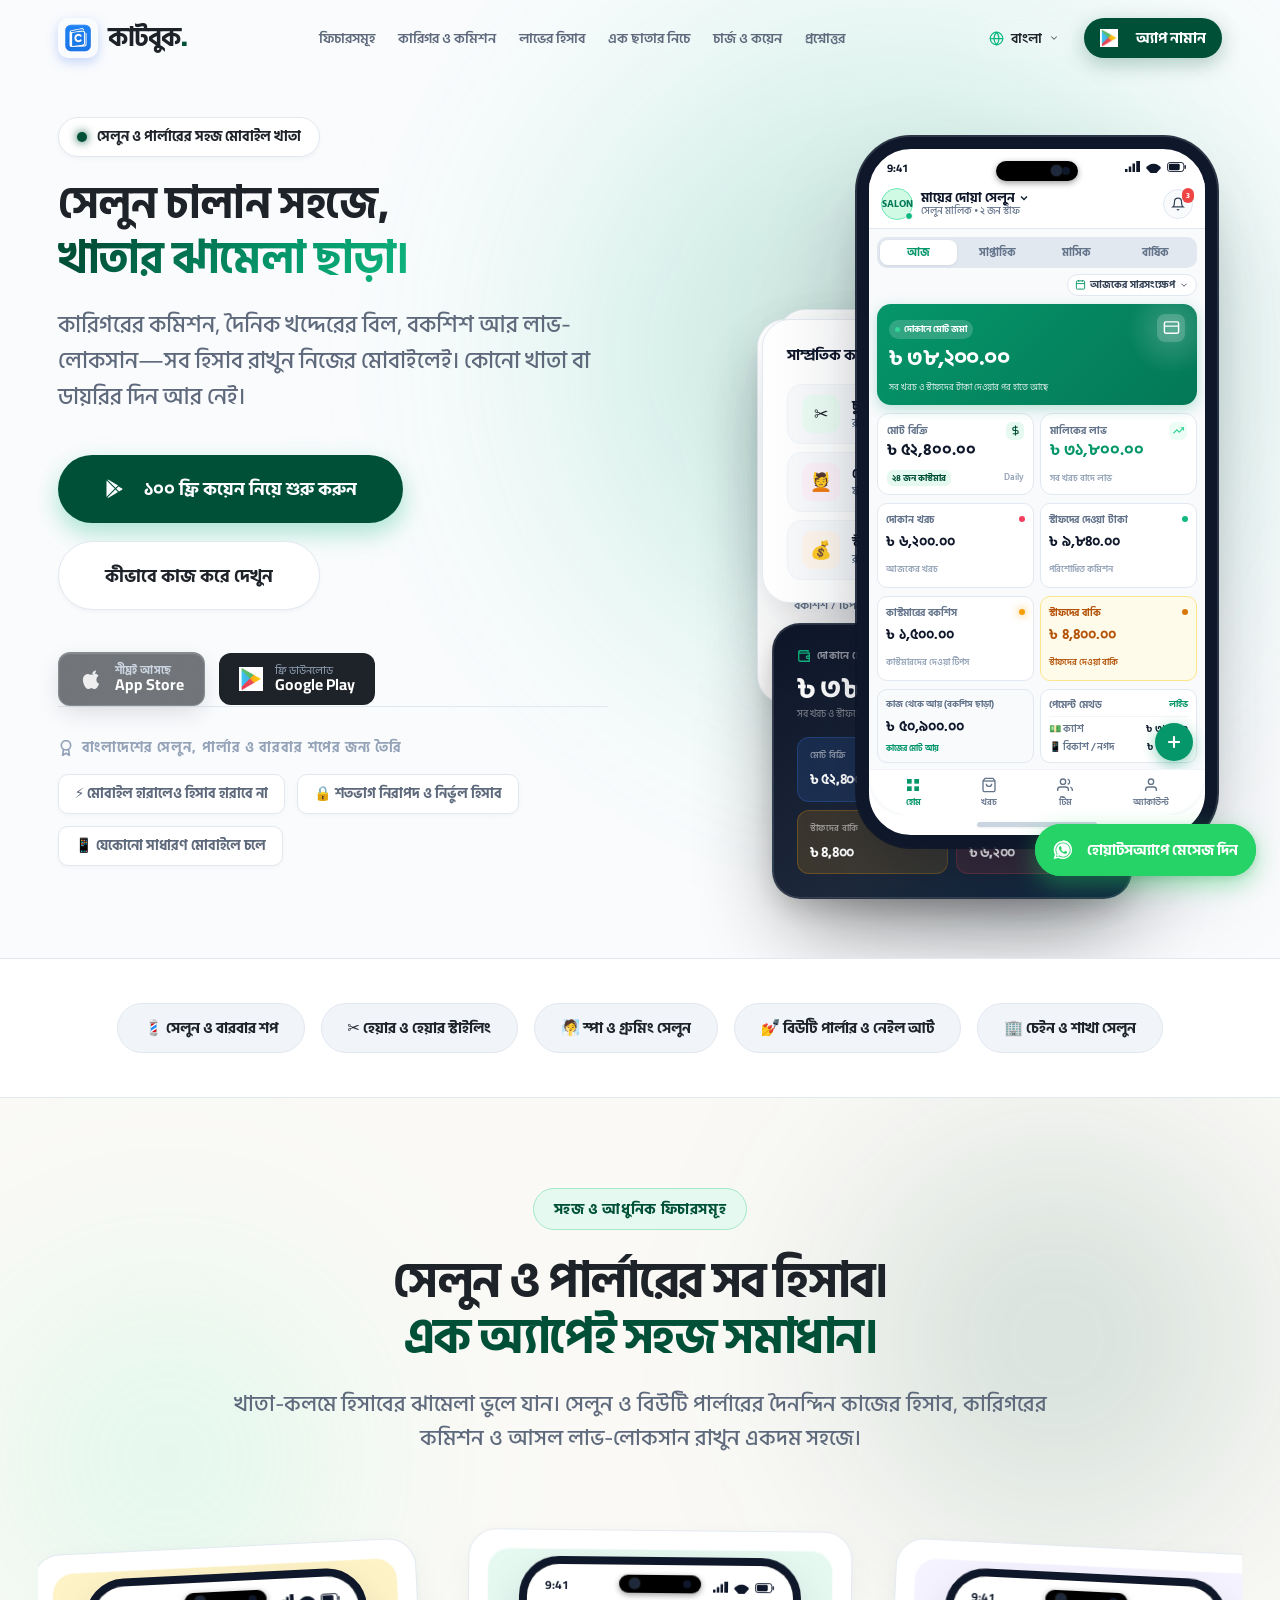
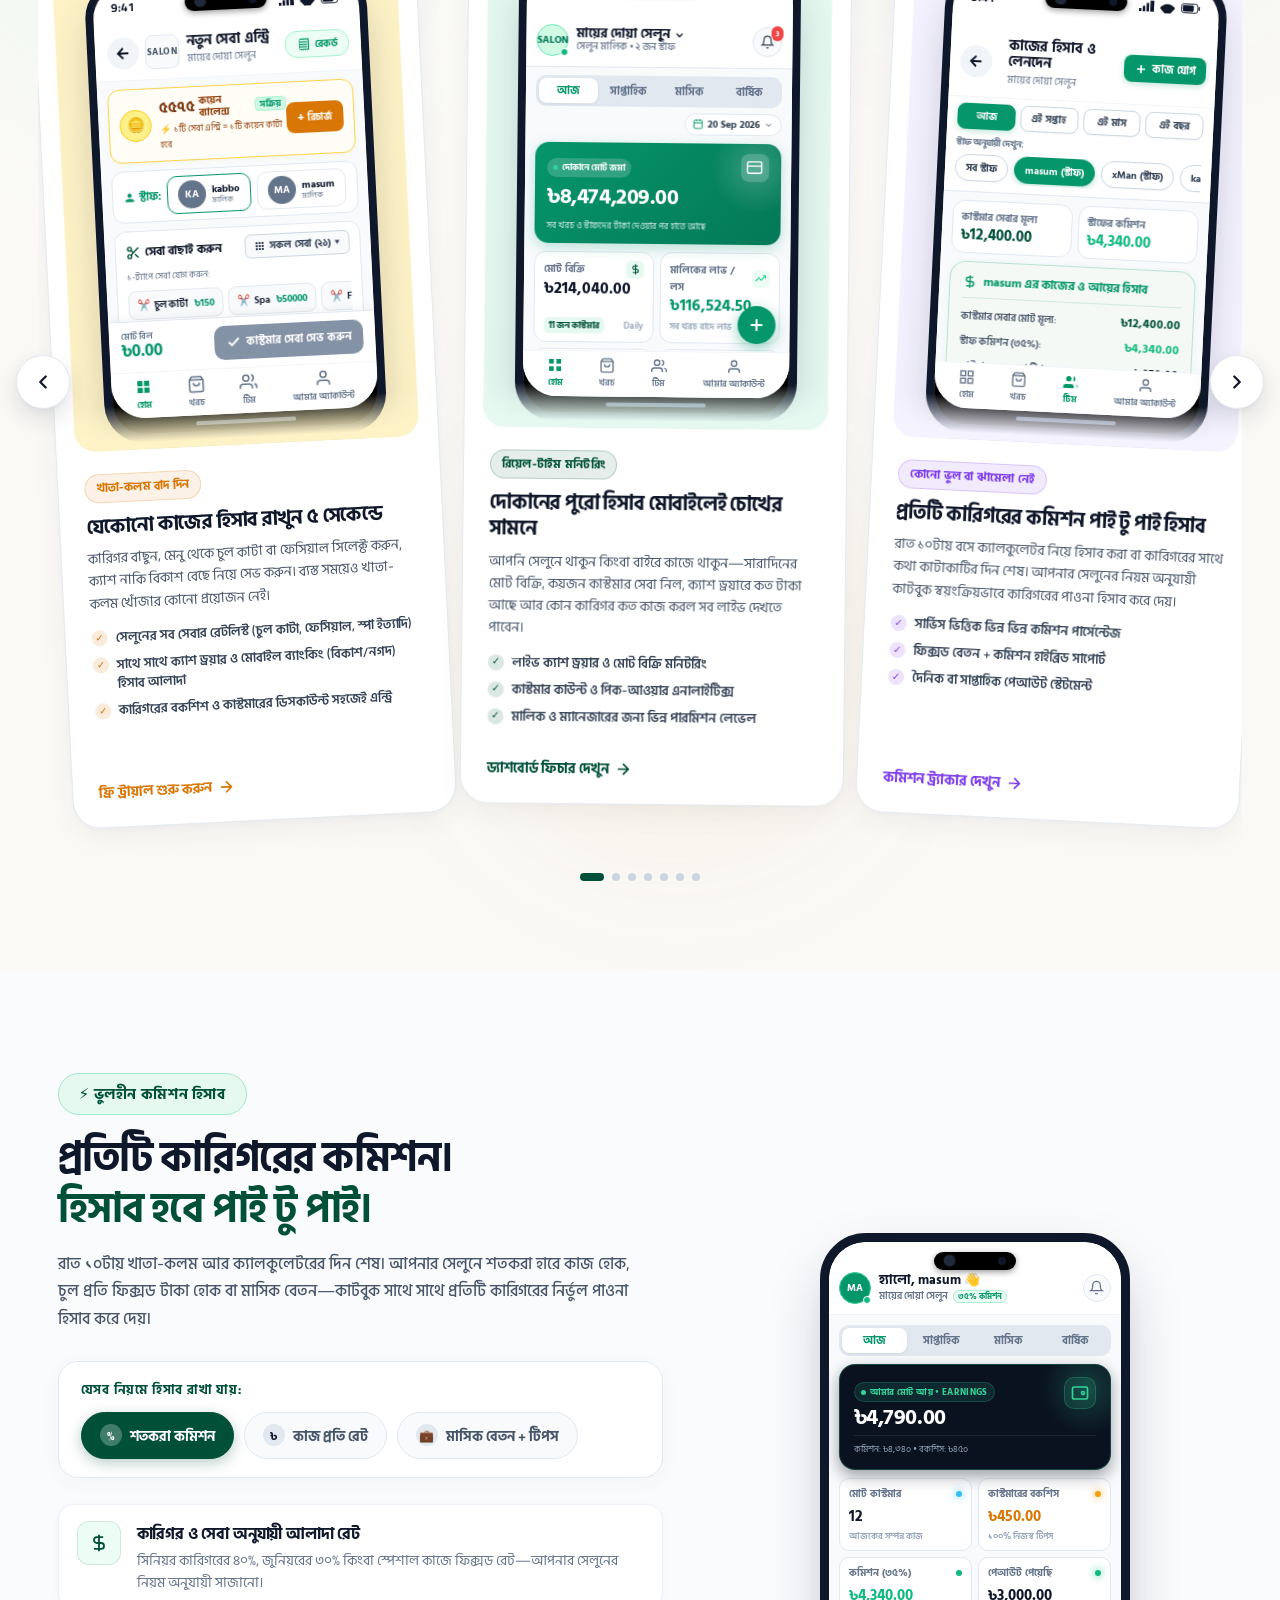
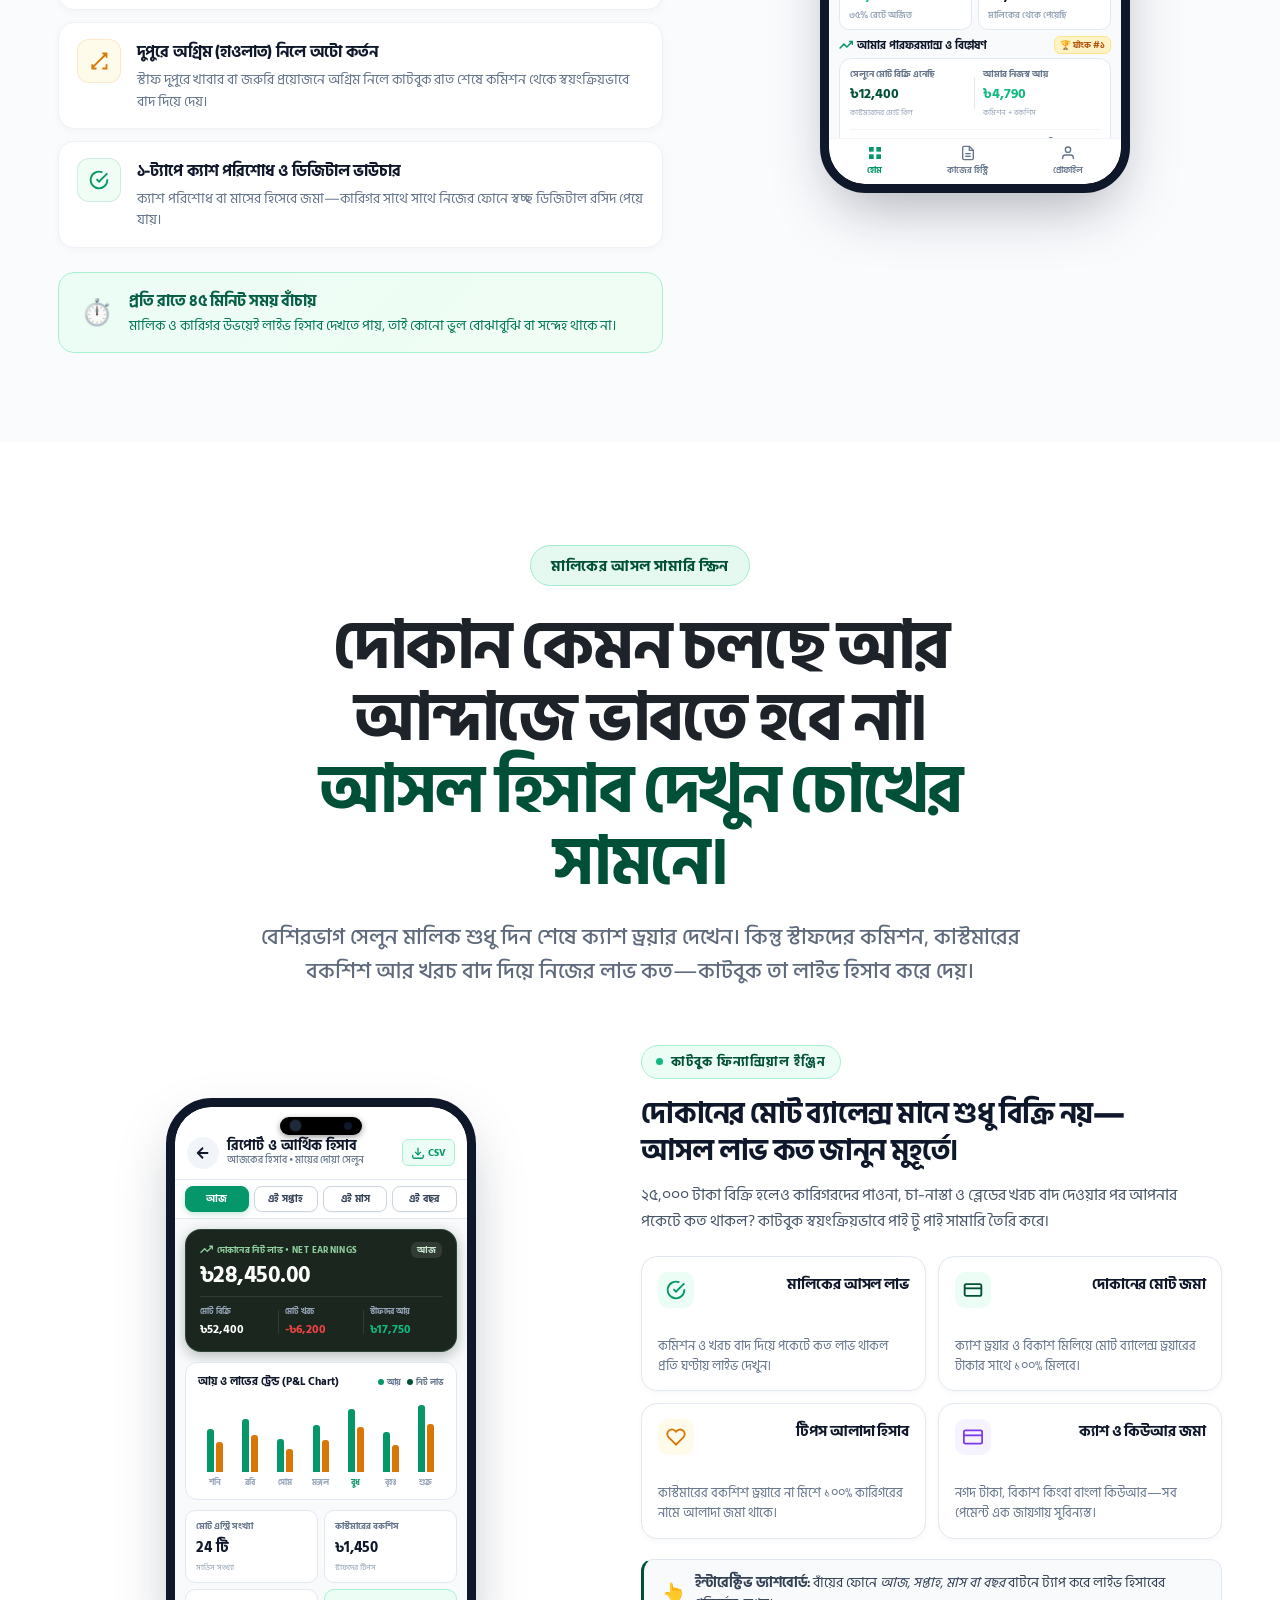
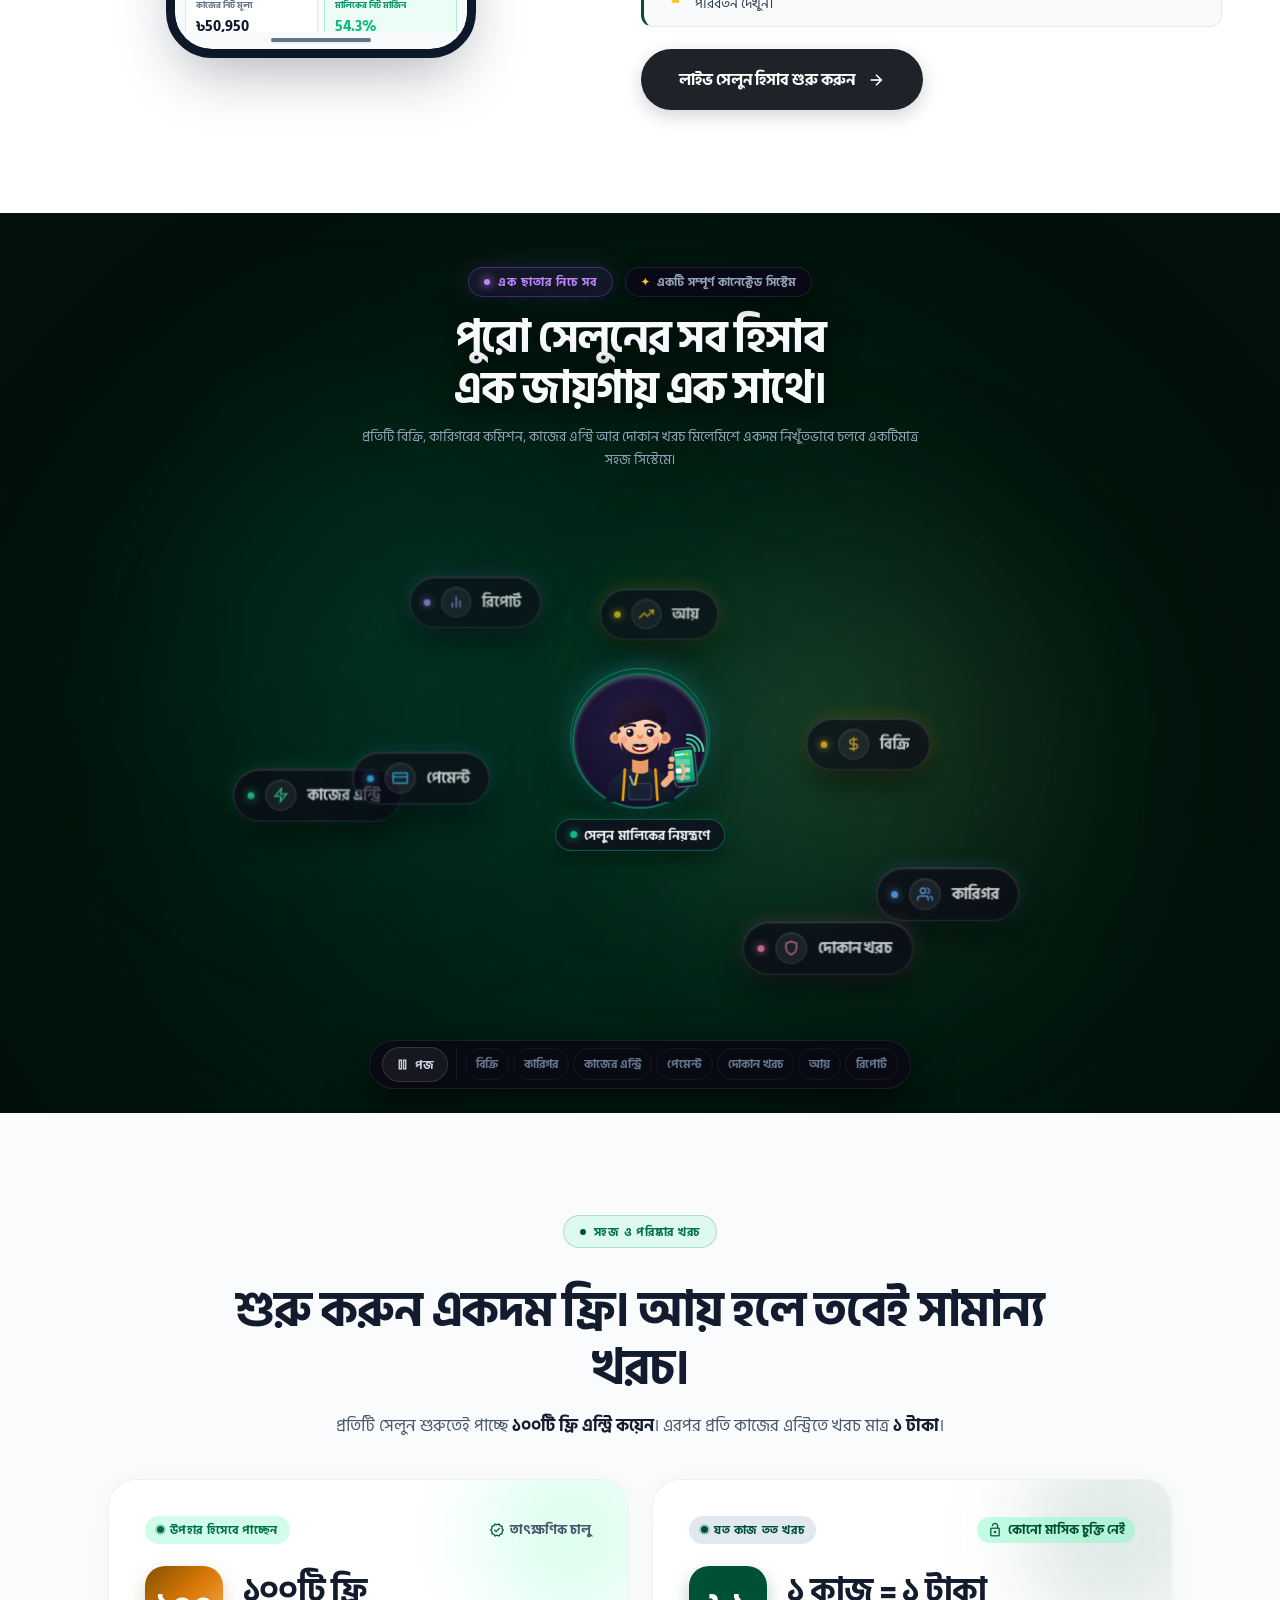
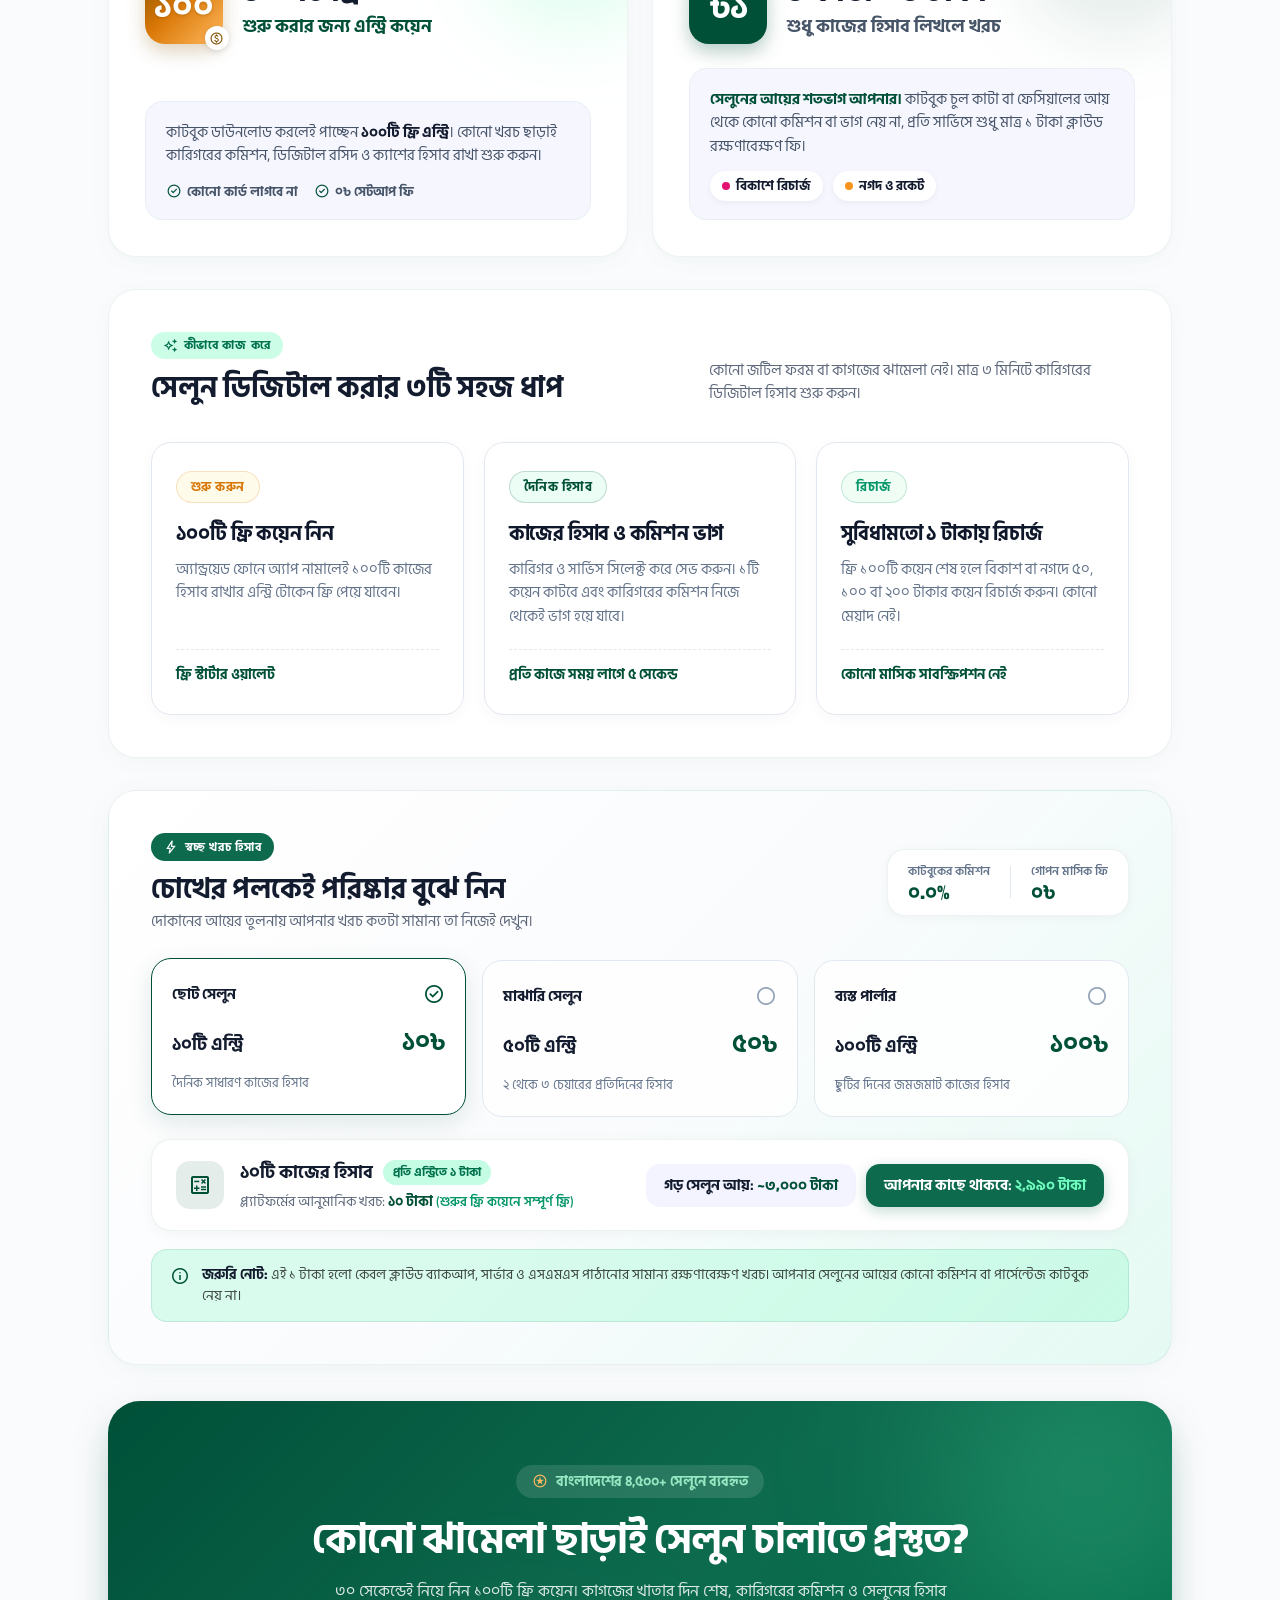
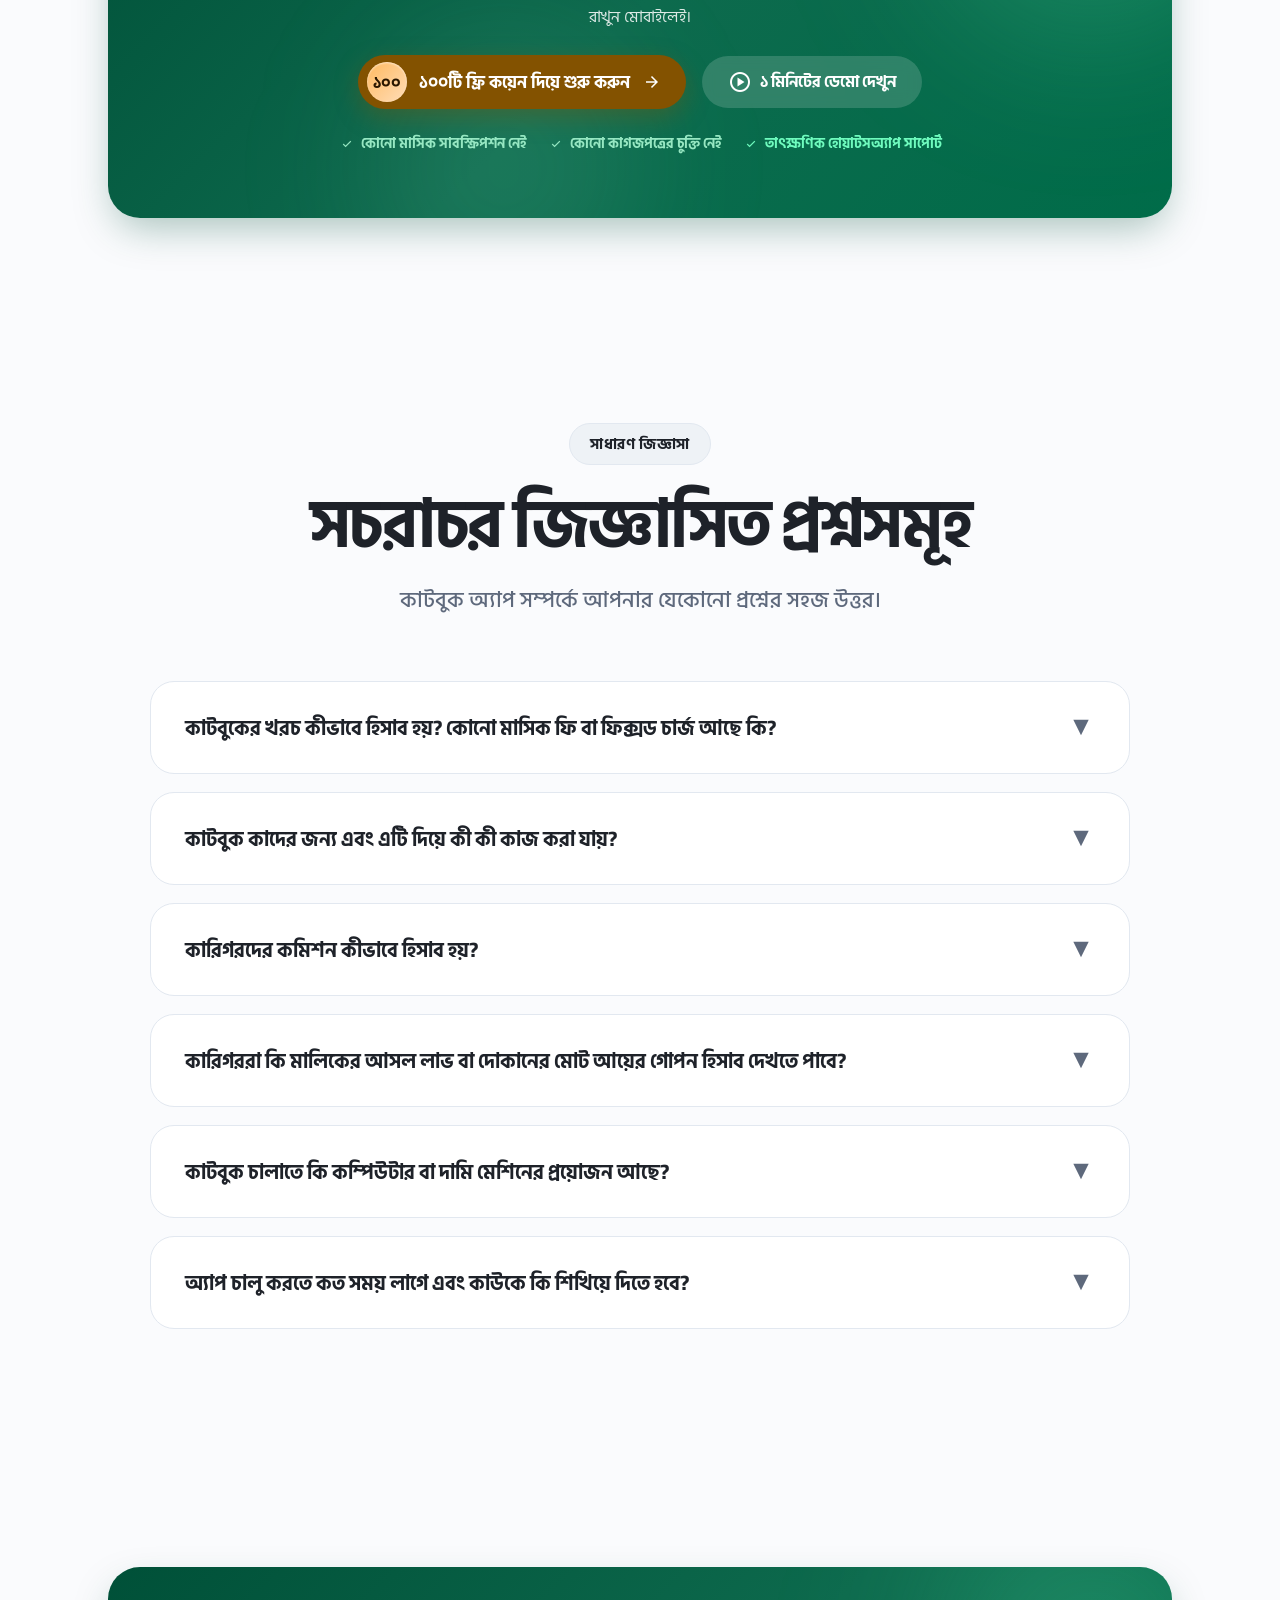
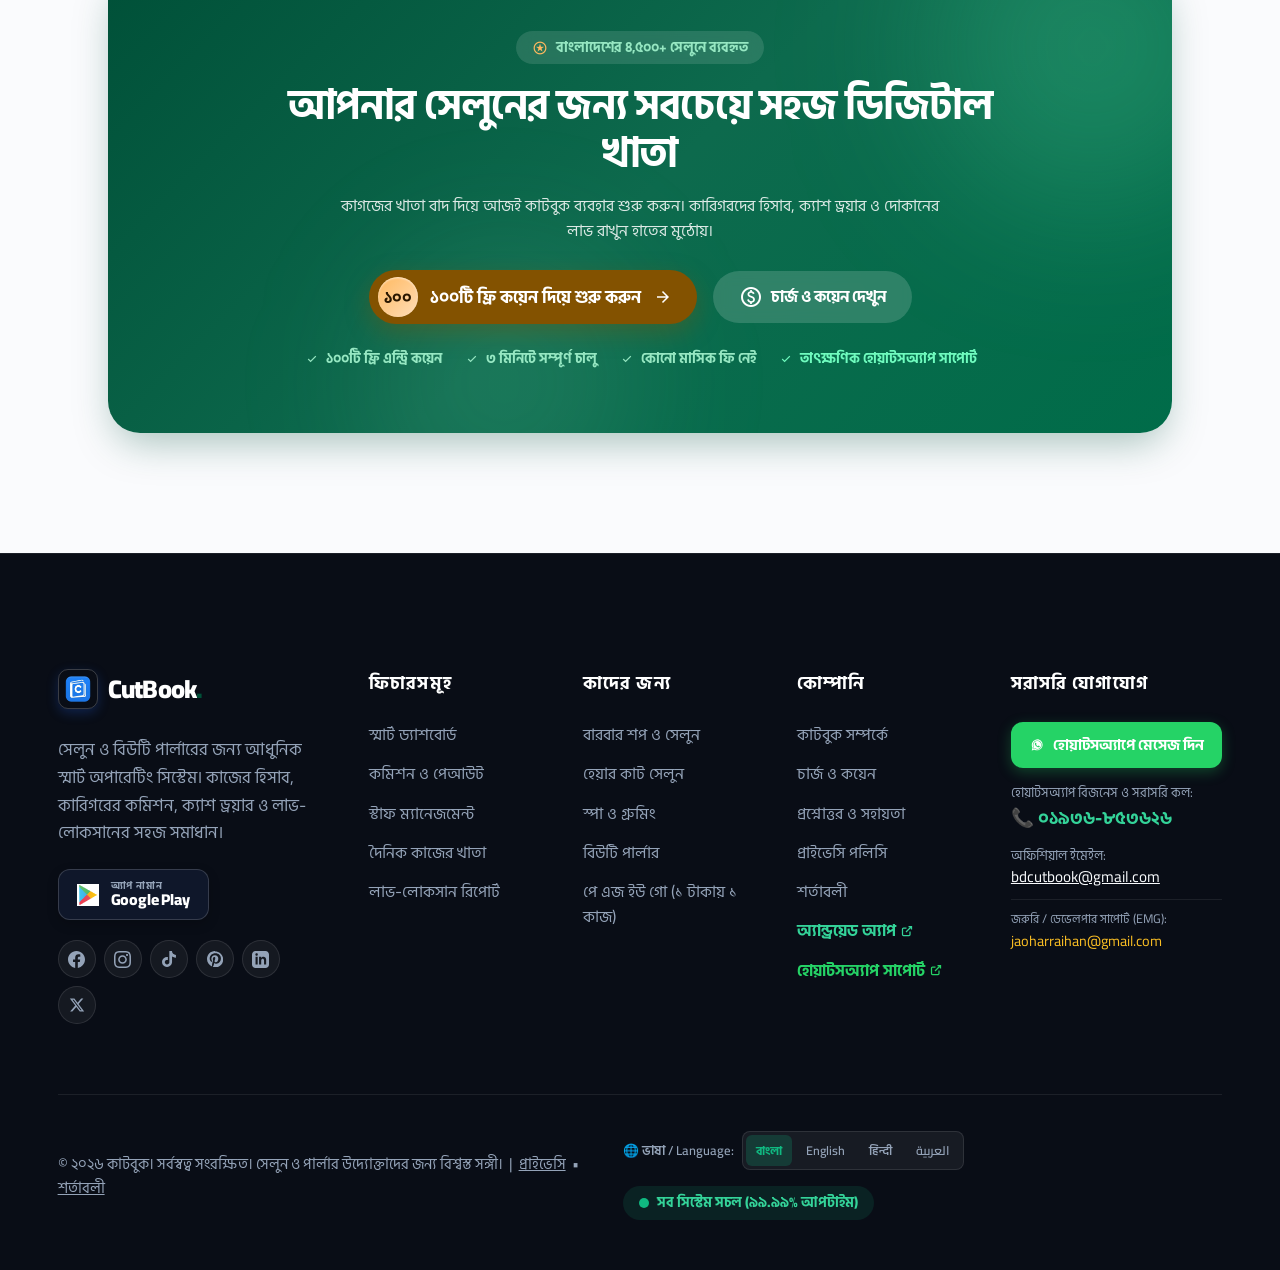
==== commit 6e8188cd: "fix(mobile): compact 3D orbit cards on mobile and isolate desktop styles - Set compact mobile orbit " ====
--- a/index.html
+++ b/index.html
@@ -171,7 +171,7 @@
   <link rel="stylesheet" href="https://fonts.googleapis.com/css2?family=Material+Symbols+Outlined:opsz,wght,FILL,GRAD@20..48,100..700,0..1,-50..200">
 
   <!-- Stylesheets (Minified Production Bundle) -->
-  <link rel="stylesheet" href="css/style.min.css?v=speed221">
+  <link rel="stylesheet" href="css/style.min.css?v=speed222">
 </head>
 <body>
 
--- a/css/style.min.css
+++ b/css/style.min.css
@@ -1 +1 @@
-:root{--color-primary:#1E2229;--color-primary-dark:#0F1218;--color-brand-green:#005038;--color-brand-green-hover:#003827;--color-brand-green-light:#e6f9f1;--color-brand-green-border:#a3e9cc;--color-brand-mint:#6ffbbe;--color-brand-mint-accent:#10B981;--color-brand-gold:#D97706;--color-brand-gold-dark:#835200;--color-brand-gold-light:#FEF3C7;--color-accent-blue:#005038;--color-accent-indigo:#059669;--color-accent-cyan:#10B981;--color-accent-amber:#D97706;--color-accent-rose:#F43F5E;--color-accent-purple:#005038;--bg-body:#FAFBFD;--bg-surface:#FFFFFF;--bg-surface-elevated:#FFFFFF;--bg-subtle:#F1F4F9;--bg-dark:#0F1218;--bg-dark-card:#181C26;--bg-dark-border:rgba(255, 255, 255, 0.1);--text-main:#1E2229;--text-muted:#5E697C;--text-light:#94A3B8;--text-on-dark:#FFFFFF;--text-on-dark-muted:#CBD5E1;--border-light:#E2E8F0;--border-subtle:#EDF2F7;--shadow-sm:0 2px 4px rgba(15, 23, 42, 0.04);--shadow-md:0 6px 16px -2px rgba(15, 23, 42, 0.08);--shadow-lg:0 16px 36px -4px rgba(15, 23, 42, 0.1);--shadow-xl:0 28px 60px -12px rgba(15, 23, 42, 0.14);--shadow-glass:0 20px 50px rgba(0, 0, 0, 0.08);--radius-sm:10px;--radius-md:16px;--radius-lg:24px;--radius-xl:32px;--radius-pill:9999px;--font-heading:'Cairo','Hind Siliguri','Hind','Plus Jakarta Sans',system-ui,-apple-system,sans-serif;--font-body:'Cairo','Hind Siliguri','Hind','Plus Jakarta Sans',system-ui,-apple-system,sans-serif;--ease-spring:cubic-bezier(0.16, 1, 0.3, 1);--ease-smooth:cubic-bezier(0.4, 0, 0.2, 1);--transition-fast:0.18s var(--ease-smooth);--transition-normal:0.35s var(--ease-spring);--transition-slow:0.65s var(--ease-spring);--page-padding:clamp(20px, 4.5vw, 90px);--container-max:1680px;--container-narrow:1280px;--nav-height:76px}*,::after,::before{box-sizing:border-box;margin:0;padding:0}html{font-size:16px;scroll-behavior:smooth;-webkit-font-smoothing:antialiased;-moz-osx-font-smoothing:grayscale;overflow-x:hidden;width:100%;max-width:100%}body{font-family:var(--font-body);background-color:var(--bg-body);color:var(--text-main);line-height:1.55;overflow-x:hidden;width:100%;max-width:100%;position:relative}img,svg{display:block;max-width:100%}a{color:inherit;text-decoration:none;transition:all var(--transition-fast)}button{cursor:pointer;font-family:inherit;border:none;background:0 0;outline:0}.container{width:100%;max-width:var(--container-max);margin-left:auto;margin-right:auto;padding-left:var(--page-padding);padding-right:var(--page-padding)}.section{position:relative;width:100%;padding-top:clamp(80px,8vw,140px);padding-bottom:clamp(80px,8vw,140px)}.section-lg{padding-top:clamp(100px,11vw,180px);padding-bottom:clamp(100px,11vw,180px)}.section-header{text-align:center;max-width:1080px;margin:0 auto clamp(40px,5vw,72px) auto}.section-tag{display:inline-flex;align-items:center;gap:8px;padding:8px 20px;background-color:#eef2f6;color:var(--color-primary);border-radius:var(--radius-pill);font-family:var(--font-heading);font-size:clamp(.9rem, 1.2vw, 1.25rem);font-weight:800;letter-spacing:.04em;text-transform:uppercase;margin-bottom:22px;border:1px solid var(--border-light)}.section-tag.tag-green{background-color:var(--color-brand-green-light);color:var(--color-brand-green);border-color:var(--color-brand-green-border)}.section-tag.tag-dark{background-color:rgba(255,255,255,.12);color:#fff;border-color:rgba(255,255,255,.2)}.section-title{font-family:var(--font-heading);font-size:clamp(2.4rem, 5.2vw, 5.2rem);font-weight:900;line-height:1.08;letter-spacing:-.035em;color:var(--text-main);margin-bottom:24px}.section-title.mega{font-size:clamp(2.8rem, 6.8vw, 7.2rem);line-height:1.02}.section-title.title-white{color:#fff}.section-title span.highlight-green{color:var(--color-brand-green)}.section-desc{font-size:clamp(1.15rem, 1.7vw, 1.65rem);color:var(--text-muted);line-height:1.55;max-width:880px;margin:0 auto;font-weight:450}.section-desc.desc-white{color:var(--text-on-dark-muted)}.btn{display:inline-flex;align-items:center;justify-content:center;gap:12px;padding:18px 38px;font-size:clamp(1rem, 1.25vw, 1.35rem);font-weight:700;border-radius:var(--radius-md);transition:all var(--transition-normal);text-decoration:none;white-space:nowrap}.btn-primary{background-color:var(--color-primary);color:#fff;box-shadow:0 6px 18px rgba(15,23,42,.18)}.btn-primary:hover{background-color:#000;transform:translateY(-2px);box-shadow:0 10px 28px rgba(15,23,42,.28);color:#fff}.btn-green{background-color:var(--color-brand-green);color:#fff;box-shadow:0 6px 20px rgba(0,80,56,.28)}.btn-green:hover{background-color:var(--color-brand-green-hover);transform:translateY(-2px);box-shadow:0 12px 30px rgba(0,80,56,.4)}.btn-green .play-icon-stroke{stroke:var(--color-brand-green,#005038);transition:stroke .2s ease}.btn-green:hover .play-icon-stroke{stroke:var(--color-brand-green-hover,#003827)}.btn-secondary{background-color:#fff;color:var(--text-main);border:1px solid var(--border-light);box-shadow:var(--shadow-sm)}.btn-secondary:hover{background-color:var(--bg-subtle);border-color:#cbd5e1;transform:translateY(-2px)}.btn-white{background-color:#fff;color:#000;font-weight:800;box-shadow:0 8px 24px rgba(0,0,0,.15)}.btn-white:hover{background-color:#f8fafc;transform:translateY(-3px);box-shadow:0 14px 36px rgba(0,0,0,.22)}.btn-outline-white{background-color:transparent;color:#fff;border:1.5px solid rgba(255,255,255,.35)}.btn-outline-white:hover{background-color:rgba(255,255,255,.15);border-color:#fff;transform:translateY(-2px)}.btn-sm{padding:12px 24px;font-size:.95rem;border-radius:var(--radius-sm)}.btn-lg{padding:20px 46px;font-size:clamp(1.1rem, 1.35vw, 1.45rem);border-radius:var(--radius-md)}.btn-pill{border-radius:var(--radius-pill)}.site-header{position:fixed;top:0;left:0;width:100%;height:76px;z-index:1000;transition:all var(--transition-normal);display:flex;align-items:center}.site-header.scrolled{background:rgba(255,255,255,.95);backdrop-filter:blur(20px);-webkit-backdrop-filter:blur(20px);border-bottom:1px solid rgba(226,232,240,.85);box-shadow:0 4px 20px rgba(0,0,0,.05);height:70px}.nav-container{display:flex;align-items:center;justify-content:space-between;width:100%;height:100%;box-sizing:border-box}.brand-logo{display:inline-flex;align-items:center;gap:10px;font-family:var(--font-heading);font-size:clamp(1.4rem, 2vw, 1.95rem);font-weight:900;letter-spacing:-.03em;color:var(--color-primary);white-space:nowrap;flex-shrink:0;line-height:1}.brand-logo span{display:inline-flex;align-items:baseline;white-space:nowrap}.brand-logo-icon{width:44px;height:44px;border-radius:12px;background:linear-gradient(135deg,#0f172a 0,#1e293b 100%);display:flex;align-items:center;justify-content:center;color:#fff;box-shadow:0 4px 12px rgba(15,23,42,.18)}.brand-logo-icon svg{width:24px;height:24px}.brand-logo span.logo-dot{color:var(--color-brand-green);display:inline;unicode-bidi:isolate}.brand-logo-img{width:40px;height:40px;border-radius:10px;object-fit:cover;display:block;box-shadow:0 4px 12px rgba(37,99,235,.25);flex-shrink:0;transition:transform .2s ease}.brand-logo:hover .brand-logo-img{transform:scale(1.05)}.nav-download-btn{display:inline-flex;align-items:center;font-weight:800;padding:8px 16px;white-space:nowrap;flex-shrink:0}.btn-hero-download{display:inline-flex;align-items:center;font-weight:800;box-shadow:0 10px 25px rgba(16,185,129,.35);transition:transform .2s ease,box-shadow .2s ease}.btn-hero-download:hover{transform:translateY(-2px);box-shadow:0 14px 30px rgba(16,185,129,.45)}.nav-menu{display:flex;align-items:center;gap:clamp(14px,1.8vw,28px);margin:0 16px;flex-shrink:1}.nav-link{font-size:clamp(.88rem, .95vw, 1.02rem);font-weight:600;color:var(--text-muted);position:relative;padding:6px 0;white-space:nowrap;line-height:1.2}.nav-link:hover{color:var(--color-primary)}.nav-actions{display:flex;align-items:center;gap:12px;flex-shrink:0}.hamburger-btn{display:none;flex-direction:column;justify-content:center;gap:6px;width:44px;height:44px;padding:10px;border-radius:var(--radius-sm);background:var(--bg-subtle);border:none;cursor:pointer;flex-shrink:0}.hamburger-btn span{display:block;width:100%;height:2.5px;background-color:var(--color-primary);border-radius:2px}.mobile-nav-drawer{position:fixed;top:0;right:0;width:min(340px,85vw);height:100vh;height:100dvh;background:#fff;z-index:1001;padding:36px 28px;box-shadow:-10px 0 40px rgba(0,0,0,.12);display:flex;flex-direction:column;transform:translateX(100%);visibility:hidden;pointer-events:none;transition:transform var(--transition-slow),visibility var(--transition-slow)}.mobile-nav-drawer.open{transform:translateX(0);visibility:visible;pointer-events:auto}.mobile-nav-backdrop{position:fixed;top:0;left:0;width:100vw;height:100vh;background:rgba(15,23,42,.45);backdrop-filter:blur(6px);z-index:1000;opacity:0;pointer-events:none;transition:opacity var(--transition-normal)}.mobile-nav-backdrop.open{opacity:1;pointer-events:auto}.mobile-drawer-header{display:flex;align-items:center;justify-content:space-between;margin-bottom:40px}.mobile-close-btn{font-size:2rem;color:var(--text-muted)}.mobile-nav-links{display:flex;flex-direction:column;gap:22px;margin-bottom:auto}.mobile-nav-link{font-size:1.25rem;font-weight:800;color:var(--color-primary)}.mobile-drawer-footer{display:flex;flex-direction:column;gap:14px}.hero-section{position:relative;padding-top:calc(var(--nav-height) + clamp(16px,2vw,30px));padding-bottom:clamp(50px,6vw,100px);overflow:hidden}.hero-bg-glow{position:absolute;top:-10%;right:-5%;width:min(900px,100vw);height:min(900px,100vw);max-width:100%;background:radial-gradient(circle,rgba(0,80,56,.22) 0,rgba(16,185,129,.16) 35%,rgba(111,251,190,.08) 60%,transparent 75%);filter:blur(100px);z-index:0;pointer-events:none}.hero-grid{display:grid;grid-template-columns:1fr 1fr;gap:clamp(40px,5vw,80px);align-items:center;position:relative;z-index:1}.hero-content{max-width:820px}.hero-pill-badge{display:inline-flex;align-items:center;gap:10px;padding:8px 18px;background:#fff;border:1px solid var(--border-light);border-radius:var(--radius-pill);box-shadow:var(--shadow-sm);margin-bottom:18px;font-size:clamp(.85rem, 1.1vw, 1.1rem);font-weight:700;color:var(--color-primary)}.hero-pill-dot{width:10px;height:10px;border-radius:50%;background-color:var(--color-brand-green);box-shadow:0 0 10px var(--color-brand-green);animation:pulseGreen 2s infinite}.hero-headline{font-family:var(--font-heading);font-size:clamp(1.65rem, 3.4vw, 3.1rem);font-weight:750;line-height:1.25;letter-spacing:-.01em;color:var(--color-primary);margin-bottom:22px}.hero-headline span.gradient-text{background:linear-gradient(135deg,#005038 15%,#059669 60%,#10b981 100%);-webkit-background-clip:text;background-clip:text;-webkit-text-fill-color:transparent}.hero-subheadline{font-size:clamp(1.2rem, 1.8vw, 1.7rem);color:var(--text-muted);line-height:1.55;margin-bottom:42px;font-weight:450;max-width:700px}.hero-cta-group{display:flex;align-items:center;flex-wrap:wrap;gap:18px;margin-bottom:42px}.store-badges{display:flex;align-items:center;gap:14px}.store-badge-btn{display:inline-flex;align-items:center;gap:12px;padding:10px 20px;background-color:#1e2229;color:#fff;border-radius:12px;font-size:.9rem;transition:all var(--transition-fast)}.store-badge-btn:hover{background-color:#000;transform:translateY(-2px)}.store-badge-btn.store-badge-coming-soon{background:rgba(30,34,41,.62);backdrop-filter:blur(16px);-webkit-backdrop-filter:blur(16px);border:1px solid rgba(255,255,255,.16);color:#fff;cursor:default;pointer-events:auto;user-select:none;box-shadow:0 8px 24px -4px rgba(15,23,42,.16),inset 0 1px 1.5px rgba(255,255,255,.2);transition:border-color .25s ease,background .25s ease,box-shadow .25s ease}.store-badge-btn.store-badge-coming-soon:hover{background:rgba(30,34,41,.72);border-color:rgba(255,255,255,.26);transform:none;box-shadow:0 8px 26px -2px rgba(15,23,42,.2),inset 0 1px 1.5px rgba(255,255,255,.28)}.store-badge-btn.store-badge-coming-soon .store-badge-icon{opacity:.88}.store-badge-btn.store-badge-coming-soon .store-badge-text small{color:#cbd5e1;font-weight:700;letter-spacing:.04em}.store-badge-btn.store-badge-coming-soon .store-badge-text strong{color:#fff}.store-badge-icon{width:24px;height:24px}.store-badge-text{display:flex;flex-direction:column;line-height:1.2}.store-badge-text small{font-size:.7rem;color:#94a3b8;text-transform:uppercase}.store-badge-text strong{font-size:.98rem;font-weight:700}.hero-awards-wrap{border-top:1px solid var(--border-light);padding-top:30px}.hero-awards-title{font-size:.85rem;font-weight:800;letter-spacing:.08em;text-transform:uppercase;color:var(--text-light);margin-bottom:16px;display:flex;align-items:center;gap:8px}.hero-awards-badges{display:flex;align-items:center;gap:12px;flex-wrap:wrap}.award-badge-card{display:inline-flex;align-items:center;gap:8px;padding:8px 16px;background:#fff;border:1px solid var(--border-light);border-radius:var(--radius-sm);font-size:.88rem;font-weight:700;color:var(--text-muted);box-shadow:0 2px 5px rgba(0,0,0,.03)}.award-badge-card svg{width:18px;height:18px;color:var(--color-accent-amber)}.hero-visual-wrapper{position:relative;width:100%;max-width:720px;height:780px;display:flex;align-items:center;justify-content:center;perspective:1500px;transform-style:preserve-3d;overflow:visible;margin:0 auto}.phone-mockup-frame{position:relative;width:360px;height:710px;background:#fff;border-radius:54px;border:12px solid #0f172a;box-shadow:0 50px 110px -25px rgba(15,23,42,.35),0 0 0 1px rgba(255,255,255,.35) inset,0 0 0 2px rgba(15,23,42,.85),0 25px 50px -15px rgba(0,0,0,.15);z-index:5;overflow:hidden;display:flex;flex-direction:column;transform:translate3d(0,0,0);transition:transform .5s var(--ease-spring)}.phone-home-indicator{width:120px;height:4.5px;background:#cbd5e1;border-radius:4px;margin:7px auto 8px;flex-shrink:0;box-shadow:0 1px 2px rgba(15,23,42,.08)}.phone-mockup-frame:hover{transform:rotateY(-2deg) rotateX(2deg) translateY(-4px)}.phone-dynamic-island{position:absolute;top:12px;left:50%;transform:translateX(-50%);width:120px;height:28px;background:#000;border-radius:20px;z-index:40;display:flex;align-items:center;justify-content:space-between;padding:0 14px}.phone-camera-lens,.phone-island-cam{width:11px;height:11px;border-radius:50%;background:#1e293b;box-shadow:0 0 2px rgba(255,255,255,.2)}.phone-island-sens,.phone-speaker-grill{width:8px;height:8px;border-radius:50%;background:#0f172a}.phone-status-bar{display:flex;justify-content:space-between;align-items:center;padding:14px 26px 6px 26px;font-size:.85rem;font-weight:700;color:#0f172a;z-index:20}.phone-status-icons{display:flex;align-items:center;gap:6px}.hero-rn-screen{flex:1;width:100%;height:100%;position:relative;overflow:hidden;display:flex;flex-direction:column;background:#f8fafc;border-radius:0 0 42px 42px}.hero-rn-screen .rn-dash-header{padding:8px 12px;background:#fff;border-bottom:1px solid #e2e8f0;flex-shrink:0}.hero-rn-screen .rn-scroll-body{flex:1;overflow-y:auto;scrollbar-width:none;padding:8px 8px 65px}.hero-rn-screen .rn-scroll-body::-webkit-scrollbar{display:none}.hero-rn-screen .rn-dash-controls{margin-bottom:8px}.hero-rn-screen .rn-dash-hero-card{margin-bottom:8px}.hero-rn-screen .rn-dash-2col{margin-bottom:8px}.hero-rn-screen .rn-bottom-nav-bar{position:absolute;bottom:0;left:0;right:0;z-index:25;border-bottom-left-radius:42px;border-bottom-right-radius:42px}.hero-rn-screen .rn-dash-fab{position:absolute;bottom:54px;right:12px;z-index:24}.phone-screen-body{flex:1;width:100%;background:#f8fafc;padding:0;overflow:hidden;display:flex;flex-direction:column;gap:0}.phone-app-top-nav{display:flex;align-items:center;justify-content:space-between;margin-bottom:14px}.phone-nav-back{width:34px;height:34px;border-radius:50%;background:#f1f5f9;display:flex;align-items:center;justify-content:center;font-size:1.3rem;font-weight:800;color:#0f172a;cursor:pointer}.phone-date-pill{display:inline-flex;align-items:center;gap:6px;padding:7px 16px;background:#fff;border:1px solid rgba(226,232,240,.8);border-radius:var(--radius-pill);font-size:.82rem;font-weight:800;color:#0f172a;box-shadow:0 2px 8px rgba(15,23,42,.04)}.phone-nav-more{width:34px;height:34px;border-radius:50%;background:#f1f5f9;display:flex;align-items:center;justify-content:center;color:#64748b;cursor:pointer}.phone-budget-card{background:#fff;border:1px solid rgba(226,232,240,.8);border-radius:24px;padding:18px 18px;box-shadow:0 10px 30px rgba(15,23,42,.05);margin-bottom:12px}.budget-card-header{display:flex;justify-content:space-between;align-items:flex-start;margin-bottom:10px}.budget-card-title h5{font-size:.95rem;font-weight:800;color:#0f172a;margin-bottom:2px}.budget-card-title span{font-size:.76rem;color:#64748b;font-weight:600}.budget-avatar-pill{display:flex;align-items:center;gap:4px;background:#f8fafc;padding:3px 6px;border-radius:var(--radius-pill);border:1px solid #e2e8f0}.av-badge{font-size:.65rem;font-weight:900;padding:2px 6px;border-radius:50%}.av-badge.av-1{background:#fee2e2;color:#dc2626}.av-badge.av-2{background:#dcfce7;color:#16a34a}.budget-amount-row{display:flex;justify-content:space-between;align-items:baseline;margin-bottom:8px}.budget-amount-main{font-size:1.75rem;font-weight:900;color:#0f172a;letter-spacing:-.03em}.budget-amount-main small{font-size:.78rem;font-weight:700;color:#94a3b8;margin-left:2px}.budget-days-tag{font-size:.76rem;color:#64748b;font-weight:600}.budget-days-tag strong{color:#0f172a;font-weight:900}.budget-progress-track{width:100%;height:8px;background:#eef2f6;border-radius:4px;position:relative;margin-bottom:14px}.budget-progress-fill{width:82%;height:100%;background:linear-gradient(90deg,#005038 0,#10b981 100%);border-radius:4px}.budget-pin-today{position:absolute;top:-16px;left:82%;transform:translateX(-50%);display:flex;flex-direction:column;align-items:center}.budget-pin-marker{width:2px;height:12px;background:#0f172a;margin-bottom:2px}.budget-pin-today span{font-size:.62rem;font-weight:800;color:#0f172a}.budget-stats-breakdown{display:flex;flex-direction:column;gap:6px;border-top:1px dashed #e2e8f0;padding-top:10px;font-size:.76rem}.budget-stat-row{display:flex;align-items:center;justify-content:space-between;color:#64748b}.stat-dot{font-size:.65rem;margin-right:6px}.stat-dot.dot-blue{color:#005038}.stat-dot.dot-empty{color:#cbd5e1}.stat-dot.dot-border{color:#94a3b8}.stat-label{flex-grow:1;font-weight:600}.stat-val{color:#0f172a;font-weight:800}.phone-dots-row{display:flex;justify-content:center;gap:6px;margin:6px 0 12px 0}.p-dot{width:6px;height:6px;border-radius:50%;background:#cbd5e1}.p-dot.active{width:18px;border-radius:4px;background:#0f172a}.phone-sub-tabs{display:flex;justify-content:space-around;border-bottom:1px solid #e2e8f0;padding-bottom:8px;margin-bottom:14px;font-size:.78rem;font-weight:700;color:#94a3b8}.phone-sub-tabs span.active{color:#0f172a;border-bottom:2px solid #0f172a;padding-bottom:6px}.phone-add-btn{width:100%;padding:12px;background:#0f172a;color:#fff;border-radius:var(--radius-pill);font-size:.88rem;font-weight:800;text-align:center;box-shadow:0 4px 14px rgba(15,23,42,.2);margin-top:auto}.hero-orbit-stage{position:absolute;top:0;left:0;width:100%;height:100%;pointer-events:none;perspective:1500px;transform-style:preserve-3d}.hero-orbit-stage:hover .orbit-card{animation-play-state:paused}.orbit-card{position:absolute;top:42%;left:50%;pointer-events:auto;will-change:transform,opacity,z-index;transform-origin:center center;transition:box-shadow .3s ease}.orbit-card-1{width:340px;margin-left:-170px;margin-top:-120px;animation:orbit3DLoop 18s cubic-bezier(.4,0,.2,1) 0s infinite}.orbit-card-2{width:380px;margin-left:-190px;margin-top:-110px;animation:orbit3DLoop 18s cubic-bezier(.4,0,.2,1) -4.5s infinite}.orbit-card-3{width:360px;margin-left:-180px;margin-top:-115px;animation:orbit3DLoop 18s cubic-bezier(.4,0,.2,1) -9s infinite}.orbit-card-4{width:370px;margin-left:-185px;margin-top:-110px;animation:orbit3DLoop 18s cubic-bezier(.4,0,.2,1) -13.5s infinite}.orbit-card-1{background:rgba(255,255,255,.97);backdrop-filter:blur(28px);-webkit-backdrop-filter:blur(28px);border-radius:28px;border:1.5px solid rgba(226,232,240,.9);box-shadow:0 32px 80px -16px rgba(15,23,42,.2),0 12px 30px -6px rgba(15,23,42,.06),0 0 0 1px rgba(255,255,255,.9) inset;padding:22px 24px}.checklist-header{display:flex;align-items:center;gap:12px;margin-bottom:18px}.checklist-icon-box{width:42px;height:42px;border-radius:12px;background:#eff6ff;display:flex;align-items:center;justify-content:center}.checklist-header h4{font-family:var(--font-heading);font-size:1.25rem;font-weight:900;color:#1e293b;letter-spacing:-.02em}.checklist-items{display:flex;flex-direction:column;gap:12px}.checklist-row{display:flex;align-items:center;gap:10px;padding:10px 14px;background:#f8fafc;border-radius:12px;font-size:.92rem;font-weight:700;color:#1e293b}.checklist-bullet{color:#005038;font-weight:900;font-size:1.1rem}.checklist-row.new-todo{color:#94a3b8;font-weight:500;border:1.5px dashed #cbd5e1;background:0 0}.checklist-cursor{color:#10b981;font-weight:900;animation:blinkCursor 1.2s infinite}@keyframes blinkCursor{0%,100%{opacity:1}50%{opacity:0}}.orbit-card-2{background:#fff;border-radius:28px;border:1.5px solid rgba(226,232,240,.9);box-shadow:0 32px 80px -16px rgba(15,23,42,.2),0 12px 30px -6px rgba(15,23,42,.06),0 0 0 1px rgba(255,255,255,.9) inset;padding:22px 24px}.orbit-card-3{background:linear-gradient(145deg,#0f172a 0,#1e293b 60%,#0f2942 100%);border-radius:28px;border:1px solid rgba(255,255,255,.12);box-shadow:0 40px 90px -20px rgba(0,0,0,.48),0 12px 30px -6px rgba(0,0,0,.2),0 0 0 1px rgba(255,255,255,.12) inset;padding:24px;overflow:hidden;position:relative}.orbit-card-3::before{content:'';position:absolute;top:-60px;right:-60px;width:180px;height:180px;background:radial-gradient(circle,rgba(16,185,129,.18) 0,transparent 70%);border-radius:50%;pointer-events:none}.orbit-card-4{background:rgba(255,255,255,.98);backdrop-filter:blur(28px);-webkit-backdrop-filter:blur(28px);border-radius:28px;border:1.5px solid rgba(226,232,240,.9);box-shadow:0 32px 80px -16px rgba(15,23,42,.2),0 12px 30px -6px rgba(15,23,42,.06),0 0 0 1px rgba(255,255,255,.9) inset;padding:22px 24px}.feed-header{display:flex;justify-content:space-between;align-items:center;margin-bottom:16px}.feed-title-wrap{display:flex;align-items:center;gap:8px}.feed-title-wrap h5{font-family:var(--font-heading);font-size:1.05rem;font-weight:900;color:#0f172a}.feed-live-dot{width:8px;height:8px;border-radius:50%;background:#10b981;animation:pulseGreen 1.5s infinite}.feed-badge{font-size:.72rem;font-weight:800;color:#64748b;background:#f1f5f9;padding:3px 10px;border-radius:var(--radius-pill)}.feed-rows{display:flex;flex-direction:column;gap:10px}.feed-row-item{display:flex;align-items:center;padding:10px 12px;background:#f8fafc;border-radius:14px}.feed-row-icon{width:36px;height:36px;border-radius:10px;display:flex;align-items:center;justify-content:center;font-size:1.1rem;margin-right:12px}.feed-row-info{flex-grow:1}.feed-row-info strong{display:block;font-size:.88rem;color:#0f172a;font-weight:800}.feed-row-info small{font-size:.72rem;color:#64748b}.feed-row-price{font-size:.95rem;font-weight:900;color:#ef4444}.feed-row-price.income{color:#10b981}.hero-3d-star{position:absolute;top:50%;left:50%;pointer-events:none;transform-style:preserve-3d;will-change:transform,opacity,filter;transition:opacity .3s ease}.hero-3d-star svg{width:100%;height:100%;display:block;filter:drop-shadow(0 0 6px rgba(255, 255, 255, .75))}.hero-visual-wrapper:hover .hero-3d-star{animation-play-state:paused}.star-pos-1{width:44px;height:44px;margin-left:-22px;margin-top:-22px;animation:starOrbit3D_A 22s cubic-bezier(.42,0,.58,1) 0s infinite}.star-pos-1 svg{fill:#10B981;filter:drop-shadow(0 0 16px rgba(16, 185, 129, .85))}.star-pos-2{width:36px;height:36px;margin-left:-18px;margin-top:-18px;animation:starOrbit3D_B 18s cubic-bezier(.42,0,.58,1) 0s infinite}.star-pos-2 svg{fill:#38BDF8;filter:drop-shadow(0 0 16px rgba(56, 189, 248, .85))}.star-pos-3{width:24px;height:24px;margin-left:-12px;margin-top:-12px;animation:starOrbit3D_C 15s cubic-bezier(.42,0,.58,1) 0s infinite}.star-pos-3 svg{fill:#67E8F9;filter:drop-shadow(0 0 14px rgba(103, 232, 249, .85))}.star-pos-4{width:40px;height:40px;margin-left:-20px;margin-top:-20px;animation:starOrbit3D_A 22s cubic-bezier(.42,0,.58,1) -11s infinite}.star-pos-4 svg{fill:#F59E0B;filter:drop-shadow(0 0 18px rgba(245, 158, 11, .9))}.star-pos-5{width:48px;height:48px;margin-left:-24px;margin-top:-24px;animation:starOrbit3D_B 18s cubic-bezier(.42,0,.58,1) -9s infinite}.star-pos-5 svg{fill:#06B6D4;filter:drop-shadow(0 0 20px rgba(6, 182, 212, .85))}.star-pos-6{width:28px;height:28px;margin-left:-14px;margin-top:-14px;animation:starOrbit3D_C 15s cubic-bezier(.42,0,.58,1) -7.5s infinite}.star-pos-6 svg{fill:#34D399;filter:drop-shadow(0 0 14px rgba(52, 211, 153, .85))}@keyframes orbit3DLoop{0%{transform:translate3d(-180px,-60px,-180px) rotateY(22deg) rotateX(8deg) rotate(-8deg) scale(.72);opacity:0}8%{transform:translate3d(-150px,-30px,-100px) rotateY(18deg) rotateX(6deg) rotate(-6deg) scale(.78);opacity:.9}24%{transform:translate3d(-60px,40px,80px) rotateY(10deg) rotateX(3deg) rotate(-3deg) scale(.94);opacity:1}44%{transform:translate3d(50px,110px,180px) rotateY(0) rotateX(0) rotate(0) scale(1.04);opacity:1}60%{transform:translate3d(150px,40px,80px) rotateY(-10deg) rotateX(-3deg) rotate(3deg) scale(.94);opacity:1}74%{transform:translate3d(220px,-35px,-80px) rotateY(-20deg) rotateX(-6deg) rotate(6deg) scale(.76);opacity:.8}82%{transform:translate3d(240px,-70px,-150px) rotateY(-24deg) rotateX(-8deg) rotate(8deg) scale(.66);opacity:.45}92%{transform:translate3d(40px,-110px,-200px) rotateY(0) rotateX(0) rotate(0) scale(.56);opacity:.1}100%{transform:translate3d(-180px,-60px,-180px) rotateY(22deg) rotateX(8deg) rotate(-8deg) scale(.72);opacity:0}}@keyframes starOrbit3D_A{0%{transform:translate3d(-275px,30px,130px) rotate(0) scale(1);opacity:1}24%{transform:translate3d(-60px,280px,180px) rotate(90deg) scale(1.18);opacity:1}48%{transform:translate3d(285px,80px,100px) rotate(180deg) scale(1.02);opacity:.95}66%{transform:translate3d(220px,-170px,-110px) rotate(245deg) scale(.72);opacity:.55}80%{transform:translate3d(0,-270px,-170px) rotate(290deg) scale(.6);opacity:.35}92%{transform:translate3d(-220px,-150px,-90px) rotate(330deg) scale(.78);opacity:.75}100%{transform:translate3d(-275px,30px,130px) rotate(360deg) scale(1);opacity:1}}@keyframes starOrbit3D_B{0%{transform:translate3d(275px,-140px,140px) rotate(0) scale(1.05);opacity:1}26%{transform:translate3d(300px,70px,90px) rotate(-90deg) scale(1.15);opacity:1}48%{transform:translate3d(120px,270px,160px) rotate(-170deg) scale(1.22);opacity:1}65%{transform:translate3d(-170px,170px,-100px) rotate(-235deg) scale(.75);opacity:.58}78%{transform:translate3d(-250px,-40px,-150px) rotate(-285deg) scale(.65);opacity:.4}90%{transform:translate3d(-110px,-240px,-100px) rotate(-325deg) scale(.82);opacity:.72}100%{transform:translate3d(275px,-140px,140px) rotate(-360deg) scale(1.05);opacity:1}}@keyframes starOrbit3D_C{0%{transform:translate3d(-220px,-230px,110px) rotate(0) scale(.95);opacity:.92}28%{transform:translate3d(-250px,-70px,150px) rotate(100deg) scale(1.25);opacity:1}50%{transform:translate3d(0,-310px,-130px) rotate(180deg) scale(.65);opacity:.45}72%{transform:translate3d(250px,-100px,130px) rotate(260deg) scale(1.2);opacity:1}88%{transform:translate3d(150px,-260px,-70px) rotate(320deg) scale(.82);opacity:.72}100%{transform:translate3d(-220px,-230px,110px) rotate(360deg) scale(.95);opacity:.92}}@keyframes pulseGreen{0%,100%{opacity:1;transform:scale(1)}50%{opacity:.4;transform:scale(1.2)}}@keyframes pulseHub{0%,100%{box-shadow:0 0 60px rgba(16,185,129,.35),var(--shadow-xl)}50%{box-shadow:0 0 80px rgba(16,185,129,.55),var(--shadow-xl)}}@keyframes fadeInTab{from{opacity:0;transform:translateY(10px)}to{opacity:1;transform:translateY(0)}}.reveal-on-scroll{opacity:0;transform:translateY(28px);transition:opacity .7s var(--ease-spring),transform .7s var(--ease-spring)}.reveal-on-scroll.is-revealed{opacity:1;transform:translateY(0)}.trust-section{background-color:#fff;border-top:1px solid var(--border-light);border-bottom:1px solid var(--border-light);padding:clamp(28px,3.5vw,44px) 0}.trust-stats-grid{display:grid;grid-template-columns:repeat(4,1fr);gap:clamp(20px,3vw,40px);text-align:center;margin-bottom:clamp(40px,5vw,64px)}.trust-stat-card{padding:20px}.trust-stat-number{font-family:var(--font-heading);font-size:clamp(2.6rem, 4.8vw, 4.8rem);font-weight:900;color:var(--color-primary);line-height:1.05;margin-bottom:10px;letter-spacing:-.03em}.trust-stat-number span.accent{color:var(--color-brand-green)}.trust-stat-label{font-size:clamp(1rem, 1.25vw, 1.35rem);font-weight:700;color:var(--text-muted)}.trust-categories-bar{display:flex;align-items:center;justify-content:center;flex-wrap:wrap;gap:16px;border-top:1px dashed var(--border-light);padding-top:42px}.category-pill{display:inline-flex;align-items:center;gap:10px;padding:12px 26px;background:var(--bg-subtle);border:1px solid var(--border-light);border-radius:var(--radius-pill);font-size:clamp(.95rem, 1.2vw, 1.15rem);font-weight:800;color:var(--color-primary);transition:all var(--transition-fast)}.category-pill:hover{background:var(--color-primary);color:#fff;border-color:var(--color-primary);transform:translateY(-2px)}.shared-future-section{position:relative;width:100%;padding-top:clamp(90px,10vw,150px);padding-bottom:clamp(90px,10vw,140px);overflow:hidden;background-color:#0c1017}.shared-future-bg{position:absolute;top:0;left:0;width:100%;height:100%;background-image:url('../assets/images/salon_future_bg.webp');background-image:-webkit-image-set(url('../assets/images/salon_future_bg.webp') 1x, url('../assets/images/salon_future_bg.jpg') 1x);background-image:image-set(url('../assets/images/salon_future_bg.webp') type('image/webp'), url('../assets/images/salon_future_bg.jpg') type('image/jpeg'));background-size:cover;background-position:center 30%;background-repeat:no-repeat;z-index:0}.shared-future-bg::after{content:'';position:absolute;top:0;left:0;width:100%;height:100%;background:linear-gradient(180deg,rgba(12,16,23,.42) 0,rgba(12,16,23,.72) 40%,rgba(12,16,23,.94) 100%)}.shared-future-container{position:relative;z-index:2;width:100%;max-width:100%;margin:0 auto}.shared-future-content{text-align:center;max-width:1100px;margin:0 auto;padding:0 24px}.shared-future-content .section-title{color:#fff;margin-bottom:20px;font-size:clamp(2.8rem, 5.2vw, 5.2rem);letter-spacing:-.03em;line-height:1.08}.shared-future-content .section-desc{color:#e2e8f0;max-width:820px;margin:0 auto 32px auto;font-size:clamp(1.1rem, 1.4vw, 1.35rem);line-height:1.55}.shared-future-btn-row{display:flex;justify-content:center;align-items:center;margin-bottom:clamp(40px,5vw,60px)}.linked-avatars-capsule-wrap{display:flex;justify-content:center;margin-bottom:clamp(30px,4vw,44px)}.linked-avatars-pill{display:inline-flex;align-items:center;justify-content:space-between;background:#fff;border-radius:999px;padding:10px 16px;gap:16px;box-shadow:0 20px 50px rgba(0,0,0,.45);transform:rotate(-3deg);transition:transform var(--transition-normal)}.linked-avatars-pill:hover{transform:rotate(0) scale(1.05)}.linked-avatar-img-wrap{width:68px;height:68px;border-radius:50%;overflow:hidden;border:3px solid #fff;box-shadow:0 4px 14px rgba(0,0,0,.2)}.linked-avatar-photo{width:100%;height:100%;object-fit:cover;display:block}.linked-chain-icon{width:40px;height:40px;border-radius:50%;background:#0f172a;color:#fff;display:flex;align-items:center;justify-content:center}.linked-chain-icon svg{width:20px;height:20px}.shared-carousel-viewport{position:relative;z-index:2;width:100%;overflow-x:auto;overflow-y:hidden;scroll-behavior:smooth;scroll-snap-type:x mandatory;-webkit-overflow-scrolling:touch;scrollbar-width:none;padding:20px clamp(20px,6vw,80px) 30px clamp(20px,6vw,80px);cursor:grab}.shared-carousel-viewport::-webkit-scrollbar{display:none}.shared-carousel-viewport:active{cursor:grabbing}.shared-carousel-track{display:flex;gap:clamp(20px,2.5vw,32px);width:max-content}.shared-feature-card{width:clamp(340px,25vw,420px);height:520px;border-radius:36px;padding:clamp(26px,2.2vw,34px);display:flex;flex-direction:column;justify-content:space-between;box-shadow:0 20px 50px -10px rgba(0,0,0,.35);position:relative;overflow:hidden;flex-shrink:0;scroll-snap-align:start;scroll-margin-left:clamp(20px,6vw,80px);transition:transform .35s cubic-bezier(.16, 1, .3, 1),box-shadow .35s ease,filter .35s ease;text-align:left}.shared-feature-card:hover{transform:translateY(-8px);box-shadow:0 28px 60px -10px rgba(0,0,0,.45)}.shared-feature-card.card-mint{background:linear-gradient(180deg,#e8f8f5 0,#d5f3ee 100%)}.shared-feature-card.card-lavender{background:linear-gradient(180deg,#f6f0fd 0,#efe5fa 100%)}.shared-feature-card.card-skyblue{background:linear-gradient(180deg,#edf4fe 0,#e2eefc 100%)}.shared-feature-card.card-iceblue{background:linear-gradient(180deg,#f3f5fc 0,#e8edf8 100%)}.shared-feature-card.card-amber{background:linear-gradient(180deg,#fff7ed 0,#fed7aa 100%)}.shared-feature-card.card-rose{background:linear-gradient(180deg,#fff1f2 0,#ffe4e6 100%)}.shared-feature-card.card-lilac{background:linear-gradient(180deg,#faf5ff 0,#e9d5ff 100%)}.shared-feature-card.card-teal{background:linear-gradient(180deg,#f0fdfa 0,#ccfbf1 100%)}.shared-card-top{display:flex;justify-content:space-between;align-items:flex-start;margin-bottom:20px;position:relative;z-index:3}.shared-card-title{font-family:var(--font-heading);font-size:clamp(1.65rem, 2.2vw, 2.3rem);font-weight:900;color:#0f172a;line-height:1.15;letter-spacing:-.02em;max-width:240px}.shared-card-arrow-btn{width:48px;height:48px;border-radius:50%;background:#fff;display:flex;align-items:center;justify-content:center;color:#0f172a;font-size:1.25rem;font-weight:800;flex-shrink:0;box-shadow:0 4px 12px rgba(0,0,0,.08);transition:all var(--transition-fast)}.shared-feature-card:hover .shared-card-arrow-btn{background:#0f172a;color:#fff;transform:rotate(45deg)}.shared-card-graphic{position:relative;width:100%;height:100%;display:flex;flex-direction:column;justify-content:flex-end}.floating-bubble{background:#fff;border-radius:20px;padding:12px 16px;display:flex;align-items:center;justify-content:space-between;gap:12px;box-shadow:0 10px 25px rgba(15,23,42,.08);margin-bottom:12px;transition:transform .3s ease}.floating-bubble:hover{transform:scale(1.02)}.bubble-icon-wrap{width:36px;height:36px;border-radius:10px;display:flex;align-items:center;justify-content:center;font-size:1.1rem;flex-shrink:0}.bubble-icon-wrap.bg-teal{background:#ccfbf1}.bubble-icon-wrap.bg-green{background:#dcfce7}.bubble-icon-wrap.bg-pink{background:#fce7f3}.bubble-info{flex-grow:1}.bubble-info strong{display:block;font-size:.88rem;color:#0f172a;font-weight:800}.bubble-info small{font-size:.72rem;color:#64748b}.bubble-val{font-size:.95rem;font-weight:900;color:#0f172a;text-align:right}.bubble-val .val-sub{display:block;font-size:.7rem;font-weight:600;color:#94a3b8}.graphic-goals{position:relative}.confetti-item{position:absolute;width:8px;height:14px;border-radius:2px;pointer-events:none}.confetti-item.c-1{top:-20px;left:10%;background:#ef4444;transform:rotate(25deg)}.confetti-item.c-2{top:-35px;right:25%;background:#6ffbbe;transform:rotate(-45deg);width:6px;height:16px}.confetti-item.c-3{top:0;left:45%;background:#f59e0b;transform:rotate(15deg)}.confetti-item.c-4{top:-15px;right:10%;background:#10b981;transform:rotate(-30deg)}.confetti-item.c-5{top:25px;left:5%;background:#8b5cf6;transform:rotate(40deg)}.confetti-item.c-6{top:40px;right:5%;background:#ec4899;transform:rotate(-20deg)}.goal-target-card{background:#fff;border-radius:24px;padding:20px;box-shadow:0 16px 35px rgba(15,23,42,.12);position:relative;z-index:2}.goal-header{display:flex;align-items:center;gap:12px;margin-bottom:14px}.goal-icon-car{width:38px;height:38px;border-radius:10px;background:#fef3c7;display:flex;align-items:center;justify-content:center;font-size:1.2rem}.goal-meta strong{display:block;font-size:.88rem;color:#0f172a;font-weight:800}.goal-meta small{font-size:.72rem;color:#64748b}.goal-avatar{width:32px;height:32px;border-radius:50%;margin-left:auto;border:2px solid #fff;object-fit:cover}.goal-amount-main{display:flex;justify-content:space-between;align-items:baseline;margin-bottom:10px}.goal-num{font-size:1.4rem;font-weight:900;color:#0f172a}.goal-target-text{font-size:.78rem;font-weight:700;color:#64748b}.goal-progress-bar{width:100%;height:8px;background:#e2e8f0;border-radius:4px;overflow:hidden;margin-bottom:12px}.goal-bar-fill{height:100%;background:linear-gradient(90deg,#005038 0,#10b981 100%);border-radius:4px}.goal-footer-row{display:flex;justify-content:space-between;font-size:.75rem;font-weight:800}.goal-status-tag{color:#10b981}.goal-days-left{color:#64748b}.compare-stats-card{background:#fff;border-radius:20px;padding:16px 18px;box-shadow:0 10px 25px rgba(15,23,42,.08);margin-bottom:14px}.compare-title{font-size:.75rem;font-weight:800;color:#64748b;text-transform:uppercase;letter-spacing:.04em;margin-bottom:8px}.compare-row{display:flex;justify-content:space-between;font-size:.85rem;margin-bottom:4px}.compare-row:last-child{margin-bottom:0}.dot-stylist-1{color:#005038;font-weight:700}.dot-stylist-2{color:#d97706;font-weight:700}.donut-chart-card{background:#fff;border-radius:24px;padding:18px 20px;box-shadow:0 16px 35px rgba(15,23,42,.1);text-align:center}.donut-label{font-size:.72rem;font-weight:800;color:#94a3b8;text-transform:uppercase}.donut-visual-box{position:relative;display:flex;flex-direction:column;align-items:center;margin-top:8px}.donut-arc-semicircle{width:140px;height:70px;border-top-left-radius:140px;border-top-right-radius:140px;border:14px solid #005038;border-bottom:0;box-sizing:border-box;position:relative}.donut-center-value{margin-top:6px}.donut-center-value small{display:block;font-size:.72rem;color:#64748b;font-weight:700}.donut-center-value strong{font-size:1.35rem;font-weight:900;color:#0f172a}.donut-center-value .cents{font-size:.85rem;color:#64748b}.account-chip-card{background:#fff;border-radius:20px;padding:14px 18px;box-shadow:0 10px 25px rgba(15,23,42,.08);display:flex;align-items:center;gap:14px;margin-bottom:12px;transition:transform .3s ease}.account-chip-card:hover{transform:scale(1.02)}.acc-icon-square{width:38px;height:38px;border-radius:12px;display:flex;align-items:center;justify-content:center;font-size:1.2rem}.acc-icon-square.bg-peach{background:#fef3c7}.acc-icon-square.bg-emerald{background:#dcfce7}.acc-icon-square.bg-blue{background:#dbeafe}.acc-info strong{display:block;font-size:.88rem;color:#0f172a;font-weight:800}.acc-info small{font-size:.72rem;color:#64748b}.acc-balance{margin-left:auto;font-size:.95rem;font-weight:900;color:#0f172a}.card-chair-pill,.card-leaderboard-pill,.card-loan-pill,.card-pnl-pill,.card-reconcile-pill,.card-remote-pill,.card-sync-pill,.card-trust-pill{display:flex;align-items:center;justify-content:center;gap:6px;padding:8px 12px;border-radius:var(--radius-pill);font-size:.76rem;font-weight:800;margin-top:10px}.card-sync-pill{background:#dcfce7;color:#166534;border:1px solid #86efac}.card-trust-pill{background:#f3e8ff;color:#6b21a8;border:1px solid #d8b4fe}.card-reconcile-pill{background:#0f172a;color:#fff;border:1px solid #334155;box-shadow:0 4px 12px rgba(15,23,42,.2)}.card-pnl-pill{background:#e6f9f1;color:#005038;border:1px solid #a3e9cc}.card-leaderboard-pill{background:#fef3c7;color:#92400e;border:1px solid #fde68a}.card-chair-pill{background:#ffe4e6;color:#9f1239;border:1px solid #fecdd3}.card-loan-pill{background:#f3e8ff;color:#6b21a8;border:1px solid #e9d5ff}.card-remote-pill{background:#ccfbf1;color:#115e59;border:1px solid #99f6e4}.mini-pay-badge{display:inline-block;font-size:.68rem;font-weight:800;padding:2px 7px;border-radius:6px;margin-left:4px}.mini-pay-badge.cash{background:#ecfdf5;color:#059669;border:1px solid #a7f3d0}.mini-pay-badge.bkash{background:#fdf2f8;color:#be185d;border:1px solid #fbcfe8}.mini-pay-badge.nagad{background:#fff7ed;color:#c2410c;border:1px solid #fed7aa}.stylist-hero-payout{background:#fff;border-radius:22px;padding:16px 18px;box-shadow:0 12px 30px rgba(15,23,42,.08)}.stylist-user-row{display:flex;align-items:center;gap:10px;margin-bottom:12px}.stylist-user-photo{width:36px;height:36px;border-radius:50%;object-fit:cover;border:2px solid #8b5cf6}.stylist-user-info strong{display:block;font-size:.88rem;color:#0f172a;font-weight:800}.stylist-user-info small{font-size:.72rem;color:#64748b}.stylist-live-dot{margin-left:auto;font-size:.7rem;font-weight:800;color:#047857;background:#ecfdf5;padding:3px 8px;border-radius:var(--radius-pill)}.stylist-amount-box{background:linear-gradient(135deg,#7c3aed 0,#6d28d9 100%);color:#fff;border-radius:14px;padding:12px 14px;margin-bottom:10px}.stylist-amount-box span{font-size:.72rem;font-weight:700;color:rgba(255,255,255,.85);text-transform:uppercase;letter-spacing:.4px;display:block}.stylist-amount-box strong{font-size:1.6rem;font-weight:900;color:#fff;letter-spacing:-.5px}.stylist-metric-row{display:flex;justify-content:space-between;align-items:center;padding:5px 0;border-bottom:1px dashed #e2e8f0;font-size:.82rem}.stylist-metric-row:last-child{border-bottom:none}.stylist-metric-row span{color:#64748b;font-weight:600}.stylist-metric-row strong{color:#0f172a;font-weight:800}.stylist-metric-row strong.green{color:#047857}.settlement-card{background:#fff;border-radius:22px;padding:16px 18px;box-shadow:0 12px 30px rgba(15,23,42,.08)}.settle-header{display:flex;justify-content:space-between;align-items:baseline;margin-bottom:10px}.settle-header span{font-size:.72rem;font-weight:800;color:#64748b;text-transform:uppercase;letter-spacing:.4px}.settle-header strong{font-size:1.35rem;font-weight:900;color:#0f172a}.settle-bar-wrap{width:100%;height:10px;border-radius:5px;display:flex;overflow:hidden;margin-bottom:12px}.settle-bar-cash{width:60%;background:#10b981}.settle-bar-digital{width:40%;background:#e2136e}.settle-channel-row{display:flex;align-items:center;gap:10px;padding:8px 12px;border-radius:12px;background:#f8fafc;margin-bottom:6px}.settle-channel-row:last-child{margin-bottom:0}.channel-icon{width:32px;height:32px;border-radius:8px;display:flex;align-items:center;justify-content:center;font-size:1rem}.channel-icon.cash{background:#dcfce7}.channel-icon.digital{background:#fce7f3}.channel-meta{flex-grow:1}.channel-meta strong{display:block;font-size:.82rem;color:#0f172a;font-weight:800}.channel-meta small{font-size:.7rem;color:#64748b}.channel-val{font-size:.95rem;font-weight:900;color:#0f172a}.pnl-statement-wrap{background:#fff;border-radius:22px;padding:16px 18px;box-shadow:0 12px 30px rgba(15,23,42,.08)}.pnl-row{display:flex;justify-content:space-between;align-items:center;padding:7px 10px;border-radius:10px;margin-bottom:6px;font-size:.82rem}.pnl-row.income{background:#ecfdf5;color:#065f46}.pnl-row.expense{background:#fef2f2;color:#991b1b}.pnl-row span{font-weight:700}.pnl-row strong{font-weight:900;font-size:.92rem}.owner-takehome-box{background:linear-gradient(135deg,#0f172a 0,#1e293b 100%);color:#fff;border-radius:14px;padding:12px 14px;text-align:center;margin-top:8px}.owner-takehome-box span{display:block;font-size:.72rem;font-weight:700;color:#34d399;text-transform:uppercase;letter-spacing:.5px;margin-bottom:2px}.owner-takehome-box strong{font-size:1.55rem;font-weight:900;color:#fff;letter-spacing:-.5px}.target-board-wrap{background:#fff;border-radius:22px;padding:16px 18px;box-shadow:0 12px 30px rgba(15,23,42,.08)}.target-head-row{display:flex;justify-content:space-between;align-items:center;margin-bottom:10px}.target-meta span{display:block;font-size:.72rem;font-weight:800;color:#64748b;text-transform:uppercase;letter-spacing:.4px}.target-meta strong{font-size:1.25rem;font-weight:900;color:#0f172a}.target-meta strong small{font-size:.8rem;font-weight:700;color:#94a3b8}.target-pct-badge{background:#fef3c7;color:#d97706;border:1px solid #fcd34d;font-size:.72rem;font-weight:800;padding:3px 8px;border-radius:var(--radius-pill)}.target-progress-track{width:100%;height:8px;background:#f1f5f9;border-radius:4px;overflow:hidden;margin-bottom:12px}.target-progress-fill{height:100%;background:linear-gradient(90deg,#f59e0b 0,#d97706 100%);border-radius:4px;animation:barShimmer 2.5s infinite ease-in-out}.staff-leader-list{display:flex;flex-direction:column;gap:6px}.staff-leader-item{display:flex;align-items:center;gap:10px;padding:6px 10px;border-radius:10px;background:#f8fafc;transition:transform .2s ease,background .2s ease}.staff-leader-item.rank-1{background:#fffbeb;border:1px solid #fef3c7}.staff-leader-item:hover{transform:translateX(4px)}.leader-medal{font-size:1.1rem}.leader-info{flex-grow:1}.leader-info strong{display:block;font-size:.82rem;font-weight:800;color:#0f172a}.leader-info small{font-size:.68rem;color:#64748b}.leader-val{font-size:.88rem;font-weight:900;color:#0f172a}.chair-roster-wrap{background:#fff;border-radius:22px;padding:16px 18px;box-shadow:0 12px 30px rgba(15,23,42,.08)}.chair-roster-head{display:flex;justify-content:space-between;align-items:center;margin-bottom:12px;font-size:.72rem}.chair-roster-head span{font-weight:800;color:#64748b;text-transform:uppercase;letter-spacing:.4px}.chair-roster-head strong.green{color:#059669;font-weight:800;background:#ecfdf5;padding:3px 8px;border-radius:var(--radius-pill)}.chair-roster-grid{display:grid;grid-template-columns:1fr 1fr;gap:8px}.chair-slot{background:#f8fafc;border:1px solid #e2e8f0;border-radius:12px;padding:8px 10px;display:flex;flex-direction:column;gap:4px;position:relative;transition:all .2s ease}.chair-slot.busy{border-color:#fecdd3;background:#fff1f2}.chair-slot.available{border-color:#a7f3d0;background:#ecfdf5}.chair-slot:hover{transform:translateY(-2px);box-shadow:0 4px 12px rgba(15,23,42,.06)}.chair-num{font-size:.68rem;font-weight:900;color:#94a3b8}.chair-slot-meta strong{display:block;font-size:.76rem;font-weight:800;color:#0f172a;white-space:nowrap;overflow:hidden;text-overflow:ellipsis}.chair-slot-meta small{font-size:.65rem;color:#64748b;white-space:nowrap;overflow:hidden;text-overflow:ellipsis;display:block}.slot-badge{align-self:flex-start;font-size:.62rem;font-weight:800;padding:1px 6px;border-radius:4px;margin-top:2px}.slot-badge.busy{background:#ffe4e6;color:#e11d48}.slot-badge.open{background:#dcfce7;color:#059669}.advance-slip-wrap{background:#fff;border-radius:22px;padding:16px 18px;box-shadow:0 12px 30px rgba(15,23,42,.08)}.advance-slip-header{display:flex;justify-content:space-between;align-items:center;margin-bottom:10px}.advance-avatar-box{display:flex;align-items:center;gap:8px}.advance-avatar-icon{width:32px;height:32px;border-radius:8px;background:#f3e8ff;display:flex;align-items:center;justify-content:center;font-size:1rem}.advance-avatar-box strong{display:block;font-size:.82rem;font-weight:800;color:#0f172a}.advance-avatar-box small{font-size:.68rem;color:#64748b}.slip-status-paid{font-size:.7rem;font-weight:800;color:#7c3aed;background:#f3e8ff;padding:3px 8px;border-radius:var(--radius-pill)}.advance-breakdown-box{display:flex;flex-direction:column;gap:5px}.advance-calc-row{display:flex;justify-content:space-between;align-items:center;font-size:.78rem;padding:3px 0;color:#64748b}.advance-calc-row strong{font-weight:800;color:#0f172a}.advance-calc-row strong.red,.advance-calc-row.deduct strong{color:#dc2626}.advance-net-payout{margin-top:6px;padding:8px 10px;border-radius:10px;background:#faf5ff;border:1px dashed #d8b4fe;display:flex;justify-content:space-between;align-items:center}.net-payout-label{font-size:.72rem;font-weight:800;color:#6b21a8;text-transform:uppercase;letter-spacing:.4px}.net-payout-val{font-size:1.05rem;font-weight:900;color:#581c87}.remote-feed-wrap{background:#fff;border-radius:22px;padding:16px 18px;box-shadow:0 12px 30px rgba(15,23,42,.08)}.remote-feed-header{display:flex;align-items:center;gap:8px;margin-bottom:10px}.remote-status-pulse{position:relative;width:14px;height:14px;display:flex;align-items:center;justify-content:center}.pulse-ring{position:absolute;width:100%;height:100%;border-radius:50%;background:#10b981;opacity:.75;animation:pulseRadar 2s cubic-bezier(0,0,.2,1) infinite}.pulse-core{width:8px;height:8px;border-radius:50%;background:#059669}.remote-meta{flex-grow:1}.remote-meta strong{display:block;font-size:.82rem;font-weight:800;color:#0f172a}.remote-meta small{font-size:.68rem;color:#64748b}.remote-sales-badge{font-size:.72rem;font-weight:900;color:#0f766e;background:#ccfbf1;padding:3px 8px;border-radius:var(--radius-pill)}.remote-alert-item{display:flex;align-items:center;gap:10px;padding:6px 8px;border-radius:10px;background:#f0fdfa;margin-bottom:6px;border:1px solid #ccfbf1;transition:transform .2s ease}.remote-alert-item:last-child{margin-bottom:0}.remote-alert-item:hover{transform:translateX(4px)}.alert-icon{font-size:1rem}.alert-content{flex-grow:1}.alert-content strong{display:block;font-size:.76rem;font-weight:800;color:#0f172a}.alert-content small{font-size:.66rem;color:#0f766e}.alert-time{font-size:.65rem;font-weight:700;color:#94a3b8}@keyframes pulseRadar{0%{transform:scale(.95);opacity:.8}70%{transform:scale(2.2);opacity:0}100%{transform:scale(2.2);opacity:0}}@keyframes barShimmer{0%,100%{filter:brightness(1)}50%{filter:brightness(1.15)}}.shared-carousel-nav-wrap{display:flex;justify-content:center;align-items:center;gap:16px;margin-top:36px;position:relative;z-index:5;flex-wrap:wrap}.shared-nav-btn{width:52px;height:52px;border-radius:50%;background:#fff;color:#0f172a;font-size:2rem;font-weight:400;display:flex;align-items:center;justify-content:center;box-shadow:0 10px 25px rgba(0,0,0,.25);border:none;cursor:pointer;transition:all .25s cubic-bezier(.16, 1, .3, 1);line-height:1;padding-bottom:3px}.shared-nav-btn:hover{transform:scale(1.1);background:#0f172a;color:#fff;box-shadow:0 14px 30px rgba(0,0,0,.35)}.shared-nav-btn:active{transform:scale(.95)}.shared-carousel-indicators{display:flex;align-items:center;gap:4px;background:rgba(15,23,42,.4);backdrop-filter:blur(12px);-webkit-backdrop-filter:blur(12px);border:1px solid rgba(255,255,255,.15);padding:4px 10px;border-radius:var(--radius-pill)}.shared-indicator-dot{position:relative;width:24px;height:24px;padding:0;display:inline-flex;align-items:center;justify-content:center;background:0 0;border:none;cursor:pointer;transition:all .3s cubic-bezier(.16, 1, .3, 1)}.shared-indicator-dot::before{content:'';display:block;width:10px;height:10px;border-radius:5px;background:rgba(255,255,255,.35);transition:all .3s cubic-bezier(.16, 1, .3, 1)}.shared-indicator-dot:hover::before{background:rgba(255,255,255,.75);transform:scale(1.2)}.shared-indicator-dot.active{width:36px}.shared-indicator-dot.active::before{width:28px;background:#005038;box-shadow:0 0 12px rgba(0,80,56,.6)}.shared-carousel-counter{background:rgba(15,23,42,.4);backdrop-filter:blur(12px);-webkit-backdrop-filter:blur(12px);border:1px solid rgba(255,255,255,.15);color:#fff;padding:8px 14px;border-radius:var(--radius-pill);font-size:.85rem;font-weight:800;letter-spacing:.5px;display:flex;align-items:center;gap:4px}#futureActiveIndex,.shared-carousel-counter strong{color:#10b981;font-weight:900}.counter-sep{opacity:.5;font-weight:400}.problem-section{background:#f8fafc;position:relative;overflow:hidden;padding:clamp(90px,8vw,130px) 0 clamp(70px,7vw,110px) 0}.problem-section .section-title{font-size:clamp(2.2rem, 3.8vw, 4rem);max-width:1100px;margin-left:auto;margin-right:auto;line-height:1.15}.transformation-showcase-grid{display:grid;grid-template-columns:1.05fr 0.95fr;gap:clamp(32px,4vw,56px);align-items:start;margin-top:50px}.headaches-stack{display:flex;flex-direction:column;gap:14px}.headaches-stack-header{display:flex;justify-content:space-between;align-items:center;margin-bottom:8px;flex-wrap:wrap;gap:10px}.stack-badge-chaos{display:inline-flex;align-items:center;gap:6px;padding:6px 14px;border-radius:var(--radius-pill);background:#fee2e2;color:#991b1b;border:1px solid #fecaca;font-size:.8rem;font-weight:800;text-transform:uppercase;letter-spacing:.04em}.stack-badge-hint{font-size:.78rem;color:#64748b;font-weight:700}.headache-card{background:#fff;border:1.5px solid #e2e8f0;border-radius:20px;padding:18px 22px;box-shadow:0 4px 16px rgba(0,0,0,.03);transition:all .25s cubic-bezier(.16, 1, .3, 1);cursor:pointer;position:relative}.headache-card.is-active,.headache-card:hover{border-color:#ef4444;background:#fffbfb;transform:translateX(6px);box-shadow:0 10px 25px rgba(239,68,68,.08)}.headache-card-top{display:flex;align-items:center;gap:12px}.headache-icon-badge{width:40px;height:40px;border-radius:12px;background:#fee2e2;display:flex;align-items:center;justify-content:center;font-size:1.25rem;flex-shrink:0}.headache-meta{flex-grow:1}.headache-tag{display:block;font-size:.72rem;font-weight:800;color:#dc2626;text-transform:uppercase;letter-spacing:.5px}.headache-meta h4{font-family:var(--font-heading);font-size:1.08rem;font-weight:900;color:#0f172a;margin:2px 0 0 0}.headache-desc{font-size:.86rem;color:#475569;line-height:1.5;margin:10px 0 12px 0}.headache-stat-pill{display:inline-flex;align-items:center;gap:6px;padding:4px 10px;border-radius:var(--radius-pill);background:#fef2f2;border:1px solid #fecaca;font-size:.75rem;font-weight:800;color:#b91c1c}.pill-dot.red{color:#ef4444;font-size:.7rem}.unified-engine-panel{position:sticky;top:100px}.cutbook-unified-terminal{background:#0f172a;border:1.5px solid #1e293b;border-radius:28px;padding:clamp(24px,2.5vw,32px);box-shadow:0 25px 60px -10px rgba(15,23,42,.45);color:#fff;position:relative;overflow:hidden}.cutbook-unified-terminal::before{content:'';position:absolute;top:-80px;right:-80px;width:260px;height:260px;background:radial-gradient(circle,rgba(16,185,129,.22) 0,transparent 70%);border-radius:50%;pointer-events:none}.terminal-top-bar{display:flex;justify-content:space-between;align-items:center;border-bottom:1px solid #334155;padding-bottom:16px;margin-bottom:16px}.terminal-brand-meta{display:flex;align-items:center;gap:8px;font-size:.88rem;font-weight:800;color:#f8fafc}.terminal-pulse-dot{width:10px;height:10px;border-radius:50%;background:#10b981;box-shadow:0 0 10px #10b981;animation:pulseGlow 2s infinite}.terminal-branch-badge{background:#1e293b;border:1px solid #475569;color:#94a3b8;font-size:.72rem;font-weight:800;padding:4px 10px;border-radius:var(--radius-pill)}.terminal-streams-container{display:flex;flex-direction:column;gap:10px}.terminal-stream-item{background:#1e293b;border:1.5px solid transparent;border-radius:16px;padding:12px 16px;display:flex;align-items:center;gap:14px;transition:all .25s cubic-bezier(.16, 1, .3, 1)}.terminal-stream-item.is-highlighted{border-color:#10b981;background:#064e3b;transform:scale(1.02);box-shadow:0 8px 24px rgba(16,185,129,.3)}.stream-icon{width:38px;height:38px;border-radius:10px;display:flex;align-items:center;justify-content:center;font-size:1.15rem;flex-shrink:0}.stream-icon.bg-teal{background:rgba(16,185,129,.2);color:#34d399}.stream-icon.bg-purple{background:rgba(139,92,246,.2);color:#c4b5fd}.stream-icon.bg-blue{background:rgba(59,130,246,.2);color:#93c5fd}.stream-icon.bg-amber{background:rgba(245,158,11,.2);color:#fcd34d}.stream-info{flex-grow:1;min-width:0}.stream-label-row{display:flex;align-items:center;gap:8px;margin-bottom:2px}.stream-label-row strong{font-size:.88rem;font-weight:800;color:#f8fafc}.stream-tag-ok{font-size:.65rem;font-weight:800;padding:2px 6px;border-radius:4px;background:rgba(16,185,129,.2);color:#34d399;border:1px solid rgba(16,185,129,.4)}.stream-info small{font-size:.72rem;color:#94a3b8;display:block}.stream-val{text-align:right;flex-shrink:0}.stream-val strong{display:block;font-size:.95rem;font-weight:900;color:#f8fafc}.stream-val .text-purple{color:#c4b5fd}.stream-val .text-blue{color:#93c5fd}.stream-val .text-amber{color:#fcd34d}.stream-val .val-note{font-size:.68rem;color:#64748b;text-transform:uppercase}.terminal-net-card{background:linear-gradient(135deg,#064e3b 0,#065f46 50%,#047857 100%);border:1.5px solid #10b981;border-radius:18px;padding:16px 18px;margin-top:4px;transition:all .25s cubic-bezier(.16, 1, .3, 1);box-shadow:0 8px 24px rgba(16,185,129,.2)}.terminal-net-card.is-highlighted{border-color:#34d399;transform:scale(1.02);box-shadow:0 12px 32px rgba(16,185,129,.45)}.net-card-top{display:flex;justify-content:space-between;align-items:center;font-size:.7rem;font-weight:800;color:#a7f3d0;letter-spacing:.5px}.net-growth-badge{background:rgba(0,0,0,.3);padding:2px 8px;border-radius:9999px;font-size:.68rem;color:#34d399;border:1px solid rgba(52,211,153,.4)}.net-card-value-wrap{display:flex;align-items:baseline;justify-content:space-between;margin:6px 0}.net-huge-num{font-size:1.8rem;font-weight:900;color:#fff;letter-spacing:-.5px}.net-status-badge{font-size:.72rem;font-weight:800;background:rgba(0,0,0,.3);padding:3px 8px;border-radius:9999px;color:#6ee7b7;border:1px solid rgba(255,255,255,.2)}.net-card-breakdown{display:flex;flex-wrap:wrap;gap:10px;font-size:.72rem;color:#d1fae5;font-weight:600;border-top:1px solid rgba(255,255,255,.15);padding-top:6px}.terminal-footer-guarantee{display:flex;align-items:center;gap:12px;margin-top:16px;padding-top:14px;border-top:1px solid #334155}.guarantee-icon{font-size:1.4rem;flex-shrink:0}.guarantee-text strong{display:block;font-size:.8rem;color:#f8fafc;font-weight:800}.guarantee-text p{font-size:.72rem;color:#94a3b8;margin:2px 0 0 0;line-height:1.4}@media (max-width:992px){.transformation-showcase-grid{grid-template-columns:1fr}.unified-engine-panel{position:static}}.product-showcase-section{background-color:#fff;padding:clamp(90px,8vw,130px) 0 clamp(70px,7vw,110px) 0}.product-showcase-section .section-title{font-size:clamp(2.2rem, 3.8vw, 4rem);max-width:1050px;margin-left:auto;margin-right:auto;line-height:1.15}.labs-showcase-section{position:relative;overflow:hidden;background:#faf9f6;padding:clamp(64px,7vw,100px) 0}.labs-blob{position:absolute;border-radius:50%;pointer-events:none;z-index:1}.labs-blob--cyan{top:6%;left:-8%;width:540px;height:540px;background:radial-gradient(circle,rgba(111,251,190,.22) 0,rgba(111,251,190,0) 70%);filter:blur(85px)}.labs-blob--emerald{top:-4%;right:-6%;width:600px;height:600px;background:radial-gradient(circle,rgba(0,80,56,.2) 0,rgba(16,185,129,0) 70%);filter:blur(95px)}.labs-blob--amber{bottom:6%;left:35%;width:460px;height:460px;background:radial-gradient(circle,rgba(217,119,6,.15) 0,rgba(245,158,11,0) 70%);filter:blur(80px)}.labs-container{position:relative;z-index:2;max-width:1440px;margin:0 auto;padding:0 clamp(16px,3vw,40px)}.labs-header{text-align:center;margin-bottom:clamp(36px,4vw,54px)}.labs-carousel-wrapper{position:relative;width:100%}.labs-carousel-track{display:flex;gap:28px;overflow-x:auto;scroll-snap-type:x mandatory;scroll-behavior:smooth;padding:32px 14px 44px;-webkit-overflow-scrolling:touch;scrollbar-width:none;cursor:grab;user-select:none}.labs-carousel-track::-webkit-scrollbar{display:none}.labs-carousel-track.is-dragging{cursor:grabbing;scroll-behavior:auto;scroll-snap-type:none}.labs-nav-btn{position:absolute;top:50%;transform:translateY(-50%);width:54px;height:54px;border-radius:50%;background:#fff;border:1.5px solid #e2e8f0;color:#0f172a;display:flex;align-items:center;justify-content:center;cursor:pointer;z-index:20;box-shadow:0 10px 26px -2px rgba(15,23,42,.14),0 2px 6px rgba(15,23,42,.04);transition:all .24s cubic-bezier(.16, 1, .3, 1)}.labs-nav-btn--prev{left:-22px}.labs-nav-btn--next{right:-22px}.labs-nav-btn:hover{background:#005038;color:#fff;border-color:#005038;transform:translateY(-50%) scale(1.08);box-shadow:0 14px 32px -4px rgba(0,80,56,.35)}.labs-nav-btn:active{transform:translateY(-50%) scale(.96)}.labs-card{flex:0 0 clamp(360px,30vw,410px);scroll-snap-align:center;background:#fff;border-radius:28px;box-shadow:0 10px 32px -4px rgba(15,23,42,.06),0 2px 8px -2px rgba(15,23,42,.03);border:1px solid rgba(226,232,240,.9);display:flex;flex-direction:column;overflow:hidden;transition:transform .4s cubic-bezier(.16, 1, .3, 1),box-shadow .4s cubic-bezier(.16, 1, .3, 1),border-color .3s ease;position:relative}.labs-card:nth-child(3n+1){transform:rotate(-2.8deg) translateY(8px)}.labs-card:nth-child(3n+2){transform:rotate(.6deg) translateY(-8px)}.labs-card:nth-child(3n+3){transform:rotate(2.8deg) translateY(8px)}.labs-card:hover{transform:rotate(0) translateY(-18px) scale(1.025)!important;box-shadow:0 26px 54px -10px rgba(15,23,42,.18),0 0 0 2px var(--card-accent,#059669)!important;border-color:transparent!important;z-index:15}.labs-card__visual{margin:18px 18px 0;border-radius:22px;height:clamp(480px,34vw,515px);background:var(--card-tint,#eef2f6);position:relative;overflow:hidden;display:flex;align-items:center;justify-content:center;padding:14px 10px;border:1px solid rgba(255,255,255,.75)}.labs-card__visual .app-interactive-phone{width:clamp(275px,22vw,295px);height:465px;max-height:465px;margin:0 auto;transform:none;border:8px solid #0f172a;border-radius:40px;background:#000;box-shadow:0 20px 48px -10px rgba(15,23,42,.26),0 0 0 1px rgba(255,255,255,.12) inset;display:flex;flex-direction:column;overflow:hidden}.labs-card__visual .rn-simulator-screen{height:100%;max-height:100%;border-radius:0 0 32px 32px;overflow:hidden;display:flex;flex-direction:column}.labs-card__visual .rn-scroll-body{overflow-y:auto!important;-webkit-overflow-scrolling:touch!important;overscroll-behavior:contain!important;touch-action:pan-y!important;scrollbar-width:thin!important;scrollbar-color:rgba(15,23,42,0.22) transparent!important}.labs-card__visual .rn-scroll-body::-webkit-scrollbar{width:4px!important;display:block!important}.labs-card__visual .rn-scroll-body::-webkit-scrollbar-track{background:0 0!important}.labs-card__visual .rn-scroll-body::-webkit-scrollbar-thumb{background:rgba(15,23,42,.22)!important;border-radius:4px!important}.labs-card__vis-fade{position:absolute;bottom:0;left:0;right:0;height:44px;background:linear-gradient(to top,var(--card-tint,#eef2f6) 15%,transparent 100%);pointer-events:none;z-index:5}.labs-card__content{padding:22px 26px 24px;display:flex;flex-direction:column;flex:1}.labs-card__tag{font-size:.76rem;font-weight:700;color:var(--card-accent,#059669);background:color-mix(in srgb,var(--card-accent,#059669) 10%,#fff);border:1px solid color-mix(in srgb,var(--card-accent,#059669) 22%,transparent);border-radius:9999px;padding:4px 11px;width:fit-content;margin-bottom:10px;letter-spacing:.02em}.labs-card__title{font-family:var(--font-heading, inherit);font-size:1.25rem;font-weight:800;color:#0f172a;margin:0 0 8px;line-height:1.32;letter-spacing:-.01em}.labs-card__desc{font-size:.88rem;color:#475569;line-height:1.58;margin:0 0 14px}.labs-card__bullets{display:flex;flex-direction:column;gap:8px;margin-bottom:18px}.labs-card__bullet{display:flex;align-items:flex-start;gap:8px;font-size:.82rem;font-weight:600;color:#334155;line-height:1.45}.labs-bullet-check{display:inline-flex;align-items:center;justify-content:center;width:16px;height:16px;border-radius:50%;background:color-mix(in srgb,var(--card-accent,#059669) 14%,#fff);color:var(--card-accent,#059669);font-size:10px;font-weight:800;flex-shrink:0;margin-top:2px}.labs-card__cta{font-size:.875rem;font-weight:700;color:var(--card-accent,#059669);display:inline-flex;align-items:center;gap:6px;margin-top:auto;padding-top:14px;text-decoration:none;transition:gap .2s ease,opacity .2s ease}.labs-card__cta:hover{gap:10px;opacity:.9}.labs-card__cta svg{transition:transform .2s ease}.labs-card__cta:hover svg{transform:translateX(3px)}.labs-carousel-dots{display:flex;justify-content:center;align-items:center;gap:8px;margin-top:16px}.labs-dot{width:8px;height:8px;border-radius:50%;background:#cbd5e1;border:none;padding:0;cursor:pointer;transition:all .25s cubic-bezier(.16, 1, .3, 1)}.labs-dot.active{width:24px;border-radius:9999px;background:var(--color-brand-green,#059669)}@media (max-width:1024px){.labs-card{flex:0 0 clamp(320px,42vw,370px)}.labs-card__visual{height:480px;padding:12px 10px}.labs-card__visual .app-interactive-phone{width:275px;height:450px;max-height:450px}.labs-nav-btn--prev{left:-8px}.labs-nav-btn--next{right:-8px}}@media (max-width:767px){.labs-showcase-section{padding:50px 0}.labs-header .section-title,.section-title{font-size:clamp(1.5rem, 5.8vw, 2.1rem)!important;line-height:1.22!important;letter-spacing:-.02em!important;word-break:normal;overflow-wrap:break-word}.labs-header .section-desc,.section-desc{font-size:clamp(.92rem, 3.8vw, 1.08rem)!important;line-height:1.55!important}.labs-card{flex:0 0 min(315px,calc(100vw - 44px));scroll-snap-align:center;border-radius:24px;transform:none!important}.labs-card:nth-child(n){transform:none!important}.labs-card:hover{transform:translateY(-6px)!important}.labs-card__visual{margin:14px 14px 0;border-radius:18px;height:485px!important;padding:12px 6px!important;display:flex!important;align-items:center!important;justify-content:center!important}.labs-card__visual .app-interactive-phone{width:min(270px,calc(100% - 12px))!important;max-width:275px!important;height:450px!important;max-height:450px!important;border:7px solid #0f172a!important;border-radius:38px!important;display:flex!important;flex-direction:column!important;overflow:hidden!important;box-shadow:0 16px 36px -8px rgba(15,23,42,.25)!important}.labs-card__visual .rn-simulator-screen{height:100%!important;max-height:100%!important;border-radius:0 0 31px 31px!important;overflow:hidden!important}.labs-card__vis-fade{display:none!important}.labs-card__content{padding:18px 20px 20px}.labs-nav-btn{display:flex!important;width:36px!important;height:36px!important;background:rgba(255,255,255,.96)!important;color:#0f172a!important;border:1px solid rgba(226,232,240,.95)!important;box-shadow:0 6px 20px rgba(0,0,0,.16)!important;z-index:25!important;top:50%!important;transform:translateY(-50%)!important}.labs-nav-btn--prev{left:4px!important}.labs-nav-btn--next{right:4px!important}.labs-carousel-track{gap:16px;padding:16px 16px 24px}}.app-screenshot-phone-frame{position:relative;width:clamp(280px,24vw,335px);border:9px solid #0f172a;border-radius:46px;background:#000;box-shadow:0 30px 75px -15px rgba(15,23,42,.35),0 0 0 1px rgba(255,255,255,.15) inset;overflow:visible;transition:transform .4s cubic-bezier(.16, 1, .3, 1),box-shadow .4s ease}.app-screenshot-phone-frame:hover{transform:translateY(-5px);box-shadow:0 38px 90px -12px rgba(15,23,42,.42),0 0 0 1px rgba(255,255,255,.25) inset}.phone-screen-viewport{position:relative;width:100%;border-radius:36px;overflow:hidden;background:#f8fafc;line-height:0}.app-mockup-img{width:100%;height:auto;display:block;object-fit:cover;border-radius:36px}.phone-float-badge{position:absolute;background:rgba(255,255,255,.96);backdrop-filter:blur(14px);-webkit-backdrop-filter:blur(14px);border:1px solid rgba(226,232,240,.9);border-radius:14px;padding:8px 12px;display:flex;align-items:center;gap:10px;box-shadow:0 12px 28px -6px rgba(15,23,42,.18),0 0 0 1px rgba(255,255,255,.8) inset;z-index:20;pointer-events:none;animation:floatBadgeBob 4s ease-in-out infinite alternate}.phone-float-badge.badge-left{top:22%;left:-28px}.phone-float-badge.badge-right{bottom:20%;right:-28px;animation-delay:-2s}@keyframes floatBadgeBob{0%{transform:translateY(0)}100%{transform:translateY(-8px)}}.float-badge-icon{width:32px;height:32px;border-radius:10px;display:flex;align-items:center;justify-content:center;font-size:1rem;flex-shrink:0}.float-badge-icon.gold{background:#fffbeb;border:1px solid #fde68a}.float-badge-icon.emerald{background:#ecfdf5;border:1px solid #a7f3d0;color:#059669}.float-badge-icon.blue{background:#e6f9f1;border:1px solid #a3e9cc;color:#005038}.float-badge-text{display:flex;flex-direction:column;line-height:1.2}.float-badge-text strong{font-size:.82rem;font-weight:800;color:#0f172a;font-family:'Hind Siliguri',sans-serif}.float-badge-text small{font-size:.68rem;color:#64748b;font-weight:600;font-family:'Hind Siliguri',sans-serif}@media (max-width:768px){.phone-float-badge.badge-left{left:6px;top:12%}.phone-float-badge.badge-right{right:6px;bottom:12%}}.tab-ui-preview-interactive{background:radial-gradient(circle at 50% 20%,#f8fafc 0,#eef2f6 100%);border:1px solid rgba(226,232,240,.95);border-radius:var(--radius-xl);padding:20px 20px 28px;box-shadow:0 20px 45px -10px rgba(15,23,42,.08),inset 0 1px 1px rgba(255,255,255,.9);position:relative;min-height:600px;display:flex;flex-direction:column;align-items:center;justify-content:flex-start;overflow:hidden}.pos-simulator-header-bar{width:100%;display:flex;align-items:center;justify-content:space-between;margin-bottom:18px;gap:12px;flex-wrap:wrap}.pos-mode-pills{display:inline-flex;align-items:center;gap:6px;background:#e2e8f0;padding:4px;border-radius:9999px;border:1px solid rgba(203,213,225,.8)}.pos-mode-btn{display:inline-flex;align-items:center;gap:6px;padding:6px 14px;border-radius:9999px;font-size:.8rem;font-weight:700;color:#475569;border:none;background:0 0;cursor:pointer;transition:all .2s cubic-bezier(.16, 1, .3, 1);white-space:nowrap}.pos-mode-btn:hover{color:#0f172a}.pos-mode-btn.active{background:#0f172a;color:#fff;box-shadow:0 4px 12px rgba(15,23,42,.25)}.pos-mode-btn .mode-dot{width:7px;height:7px;border-radius:50%;background:#10b981;box-shadow:0 0 6px #10b981}.pos-code-badge{font-size:.74rem;font-family:ui-monospace,SFMono-Regular,Menlo,Monaco,Consolas,monospace;font-weight:700;color:#047857;background:#ecfdf5;border:1px solid #a7f3d0;padding:4px 10px;border-radius:6px}.pos-view-panel{display:none;width:100%;justify-content:center;animation:fadeInTab .3s ease}.pos-view-panel.active{display:flex}.app-interactive-phone{position:relative;width:clamp(280px,24vw,325px);border:10px solid #0f172a;border-radius:46px;background:#000;box-shadow:0 25px 60px -12px rgba(15,23,42,.32),0 0 0 1px rgba(255,255,255,.15) inset;overflow:hidden;display:flex;flex-direction:column}.app-interactive-phone .phone-dynamic-island{position:absolute;top:10px;left:50%;transform:translateX(-50%);width:82px;height:18px;background:#000;border-radius:20px;z-index:30;display:flex;align-items:center;justify-content:space-between;padding:0 10px}.app-interactive-phone .phone-status-bar{display:flex;justify-content:space-between;align-items:center;padding:10px 18px 4px;font-size:.74rem;font-weight:700;color:#0f172a;background:#fff;z-index:20;position:relative;height:38px;flex-shrink:0}.app-interactive-phone .phone-home-indicator,.app-screenshot-phone-frame .phone-home-indicator{width:100px;height:4px;background:#64748b;border-radius:3px;margin:6px auto 7px;flex-shrink:0}.phone-screen-viewport.rn-simulator-screen,.rn-simulator-screen{background:#f8fafc;font-family:'Hind Siliguri','Plus Jakarta Sans',sans-serif;color:#0f172a;line-height:normal;display:flex;flex-direction:column;flex:1;height:600px;overflow:hidden;position:relative;border-radius:0 0 34px 34px}.rn-header{display:flex;align-items:center;justify-content:space-between;padding:12px 12px 10px;background:#fff;border-bottom:1px solid #f1f5f9;flex-shrink:0;position:relative;z-index:10}.rn-header-back-btn{width:32px;height:32px;border-radius:50%;background:#f1f5f9;border:none;display:flex;align-items:center;justify-content:center;color:#0f172a;cursor:pointer;flex-shrink:0}.rn-header-salon-badge-box{width:34px;height:34px;border-radius:8px;background:#f8fafc;border:1px solid #e2e8f0;display:flex;align-items:center;justify-content:center;font-size:.55rem;font-weight:800;color:#475569;letter-spacing:.5px;margin-left:6px;flex-shrink:0}.rn-header-title-col{flex:1;margin-left:8px}.rn-header-title{font-size:.88rem;font-weight:800;color:#0f172a;line-height:1.2}.rn-header-subtitle{font-size:.62rem;color:#64748b;margin-top:1px}.rn-header-history-btn{display:inline-flex;align-items:center;gap:4px;padding:4px 10px;border-radius:12px;background:#ecfdf5;border:1px solid #a7f3d0;color:#059669;font-size:.65rem;font-weight:700;cursor:pointer}.rn-scroll-body{flex:1;overflow-y:auto;padding:8px 10px 115px;scrollbar-width:none;background:#f8fafc}.rn-scroll-body::-webkit-scrollbar{display:none}.rn-coin-card{background:#fffdf5;border:1.5px solid #fcd34d;border-radius:12px;padding:8px 10px;margin-bottom:8px;display:flex;align-items:center;justify-content:space-between;box-shadow:0 1px 4px rgba(250,204,21,.1)}.rn-coin-left{display:flex;align-items:center;gap:8px;flex:1}.rn-coin-medallion{width:32px;height:32px;border-radius:50%;background:#fef08a;border:1.5px solid #facc15;display:flex;align-items:center;justify-content:center;font-size:.95rem;flex-shrink:0}.rn-coin-info{flex:1}.rn-coin-title-row{display:flex;align-items:center;gap:4px;line-height:1.2}.rn-coin-balance{font-size:.95rem;font-weight:800;color:#78350f}.rn-coin-unit{font-size:.65rem;font-weight:700;color:#92400e}.rn-coin-status{font-size:.55rem;font-weight:700;background:#d1fae5;border:1px solid #a7f3d0;color:#059669;padding:1px 4px;border-radius:4px}.rn-coin-subtext{font-size:.58rem;color:#92400e;margin-top:2px}.rn-coin-recharge-btn{background:#d97706;color:#fff;font-size:.65rem;font-weight:700;padding:6px 11px;border-radius:8px;cursor:pointer;white-space:nowrap;display:flex;align-items:center;gap:3px}.rn-plus-icon{font-size:.75rem;font-weight:900}.rn-staff-row{background:#fff;border:1px solid #e2e8f0;border-radius:12px;padding:6px 10px;margin-bottom:8px;display:flex;align-items:center;gap:6px}.rn-staff-label{display:flex;align-items:center;gap:3px;color:#059669;font-size:.68rem;font-weight:700;flex-shrink:0}.rn-staff-chips-scroll{display:flex;align-items:center;gap:6px;overflow-x:auto;scrollbar-width:none;flex:1}.rn-staff-chips-scroll::-webkit-scrollbar{display:none}.rn-staff-chip{display:inline-flex;align-items:center;gap:6px;padding:4px 10px;border-radius:10px;background:#fff;border:1px solid #e2e8f0;cursor:pointer;white-space:nowrap;transition:all .15s ease}.rn-staff-chip.active{background:#fff;border:1.5px solid #059669}.rn-staff-avatar{width:28px;height:28px;border-radius:50%;background:#64748b;color:#fff;font-size:.6rem;font-weight:700;display:flex;align-items:center;justify-content:center}.rn-staff-meta{display:flex;flex-direction:column;line-height:1.1;text-align:left}.rn-staff-name{font-size:.65rem;font-weight:700;color:#0f172a}.rn-staff-role{font-size:.52rem;color:#64748b}.rn-service-card{background:#fff;border:1px solid #e2e8f0;border-radius:12px;padding:8px 10px;margin-bottom:8px}.rn-service-card-header{display:flex;align-items:center;justify-content:space-between;margin-bottom:6px}.rn-service-title-wrap{display:flex;align-items:center;gap:4px}.rn-service-title{font-size:.72rem;font-weight:800;color:#0f172a}.rn-browse-all-btn{display:flex;align-items:center;gap:4px;padding:3px 8px;border-radius:6px;background:#f8fafc;border:1px solid #cbd5e1;color:#334155;font-size:.6rem;font-weight:700;cursor:pointer}.rn-quick-label{font-size:.58rem;color:#64748b;margin-bottom:6px}.rn-quick-services-row{display:flex;gap:5px;overflow-x:auto;scrollbar-width:none;margin-bottom:6px}.rn-quick-services-row::-webkit-scrollbar{display:none}.rn-quick-chip{display:inline-flex;align-items:center;gap:4px;padding:5px 8px;border-radius:8px;background:#f8fafc;border:1px solid #e2e8f0;cursor:pointer;white-space:nowrap}.rn-quick-chip.active{background:#ecfdf5;border-color:#059669}.rn-chip-icon{font-size:.65rem}.rn-chip-name{font-size:.62rem;font-weight:600;color:#0f172a}.rn-chip-cost{font-size:.6rem;font-weight:700;color:#059669;margin-left:2px}.rn-quick-custom-row{display:flex}.rn-chip-custom-full{width:auto;border:1px solid #a7f3d0;background:#ecfdf5}.rn-price-card{background:#fff;border:1px solid #e2e8f0;border-radius:12px;padding:8px 10px;margin-bottom:8px}.rn-price-label{font-size:.68rem;font-weight:700;color:#0f172a;margin-bottom:6px}.rn-price-input-wrap{background:#f8fafc;border:1px solid #e2e8f0;border-radius:8px;padding:8px 12px;display:flex;align-items:center;gap:6px}.rn-currency-sign{font-size:1.15rem;font-weight:800;color:#059669}.rn-price-val{font-size:1.15rem;font-weight:800;color:#0f172a}.rn-tip-section{background:#fff;border:1px solid #e2e8f0;border-radius:12px;padding:8px 10px;margin-bottom:8px}.rn-tip-header{display:flex;justify-content:space-between;align-items:center;margin-bottom:6px}.rn-tip-label{font-size:.68rem;font-weight:700;color:#0f172a}.rn-tip-notice{font-size:.58rem;font-weight:700;color:#059669}.rn-tip-input-box{background:#f8fafc;border:1px solid #e2e8f0;border-radius:8px;padding:7px 10px;display:flex;align-items:center;gap:6px;margin-bottom:6px}.rn-tip-taka-sign{font-size:.75rem;font-weight:700;color:#64748b}.rn-tip-input{flex:1;border:none;background:0 0;font-size:.65rem;color:#0f172a;outline:0;font-family:inherit}.rn-tip-chips-row{display:flex;gap:4px;overflow-x:auto;scrollbar-width:none}.rn-tip-chip{padding:3px 8px;border-radius:6px;background:#f8fafc;border:1px solid #e2e8f0;font-size:.6rem;color:#334155;font-weight:600;cursor:pointer;white-space:nowrap}.rn-tip-chip.active{background:#ecfdf5;border:1px solid #059669;color:#059669;font-weight:700}.rn-pay-section{background:#fff;border:1px solid #e2e8f0;border-radius:12px;padding:8px 10px;margin-bottom:8px}.rn-pay-header{display:flex;align-items:center;gap:4px;margin-bottom:6px}.rn-pay-header-icon{font-size:.72rem}.rn-pay-label{font-size:.68rem;font-weight:800;color:#0f172a}.rn-pay-grid{display:grid;grid-template-columns:repeat(3,1fr);gap:5px}.rn-pay-card{border:1px solid #e2e8f0;border-radius:8px;background:#fff;padding:6px 4px;display:flex;align-items:center;justify-content:center;gap:4px;cursor:pointer;font-size:.62rem;font-weight:700;color:#334155}.rn-pay-card.active{border:1.5px solid #059669;background:#f0fdf4;color:#059669}.rn-pay-check{color:#059669;font-weight:900;font-size:.62rem}.rn-pay-logo-bkash{color:#e2136e;font-weight:800;font-size:.65rem}.rn-pay-icon-nagad{color:#f37021;font-weight:800;font-size:.65rem}.rn-pay-icon-qr{color:#059669;font-weight:800;font-size:.65rem}.rn-pay-icon-rocket{color:#8b5cf6;font-size:.65rem}.rn-pay-icon-card{color:#005038;font-size:.65rem}.rn-bottom-action-bar{position:absolute;bottom:46px;left:0;right:0;z-index:25;display:flex;align-items:center;justify-content:space-between;padding:8px 12px;background:#fff;border-top:1px solid #e2e8f0;box-shadow:0 -2px 10px rgba(0,0,0,.05)}.rn-bar-total-col{display:flex;flex-direction:column;line-height:1.1}.rn-bar-total-label{font-size:.55rem;font-weight:600;color:#64748b}.rn-bar-total-val{font-size:1.05rem;font-weight:800;color:#059669}.rn-save-entry-btn{display:inline-flex;align-items:center;gap:5px;background:#8492a6;color:#fff;font-size:.7rem;font-weight:700;padding:8px 12px;border-radius:10px;border:none;cursor:pointer;transition:all .2s ease}.rn-save-entry-btn.active,.rn-save-entry-btn.is-active{background:#059669}.rn-bottom-nav-bar{position:absolute;bottom:0;left:0;right:0;height:46px;display:flex;align-items:center;justify-content:space-around;padding:4px 6px;background:#fff;border-top:1px solid #f1f5f9;z-index:25;border-bottom-left-radius:32px;border-bottom-right-radius:32px}.rn-bottom-nav-item,.rn-nav-item{display:flex;flex-direction:column;align-items:center;gap:2px;color:#64748b;font-size:.55rem;font-weight:600;cursor:pointer}.rn-bottom-nav-item.active,.rn-nav-item.active{color:#059669;font-weight:800}.rn-summary-bar-card,.rn-summary-card{background:#1b261e;border:1px solid rgba(74,124,89,.35);border-radius:12px;padding:8px 10px;margin-bottom:8px;box-shadow:0 3px 10px rgba(27,38,30,.2)}.rn-summary-title-row{display:flex;align-items:center;gap:5px;margin-bottom:6px;padding-bottom:5px;border-bottom:1px solid rgba(255,255,255,.08)}.rn-summary-title{font-size:.68rem;font-weight:700;color:#34d399}.rn-summary-rows{display:flex;flex-direction:column;gap:4px}.rn-summary-row{display:flex;align-items:center;justify-content:space-between}.rn-sum-left{font-size:.62rem;color:rgba(255,255,255,.7)}.rn-sum-right{font-size:.8rem;font-weight:800;color:#fff}.rn-sum-staff-row{margin-top:2px}.rn-sum-staff-label-wrap{display:flex;align-items:center;gap:4px}.rn-sum-avatar{width:16px;height:16px;border-radius:50%;background:#4a7c59;color:#fff;font-size:.5rem;font-weight:800;display:inline-flex;align-items:center;justify-content:center}.staff-highlight{color:#34d399;font-size:.88rem}.rn-summary-split{display:flex;align-items:center;justify-content:space-between}.rn-summary-col-left,.rn-summary-col-right{display:flex;flex-direction:column}.rn-summary-col-sub{font-size:.58rem;color:rgba(255,255,255,.65)}.rn-summary-col-bill{font-size:.95rem;font-weight:800;color:#34d399}.rn-summary-col-staff{font-size:.88rem;font-weight:800;color:#60a5fa}.rn-summary-staff-header-row{display:flex;align-items:center;gap:3px}.rn-summary-staff-avatar-mini{width:14px;height:14px;border-radius:50%;background:#4a7c59;color:#fff;font-size:.45rem;font-weight:800;display:inline-flex;align-items:center;justify-content:center}.rn-summary-divider-vert{width:1px;height:22px;background:rgba(255,255,255,.12);margin:0 6px}.rn-notes-toggle-btn{display:inline-flex;align-items:center;gap:3px;padding:3px 6px;border-radius:6px;background:rgba(255,255,255,.08);font-size:.6rem;font-weight:600;color:#94a3b8;border:1px solid rgba(255,255,255,.1);cursor:pointer;transition:all .15s ease;margin-top:4px}.rn-notes-toggle-btn.active{color:#34d399;background:rgba(52,211,153,.15);border-color:rgba(52,211,153,.3)}.rn-notes-expand-wrap{margin-top:6px;padding-top:6px;border-top:1px solid rgba(255,255,255,.08)}.rn-notes-icon{font-size:.75rem}.rn-notes-label{font-size:.62rem;font-weight:700}.rn-notes-expand-input,.rn-notes-input{width:100%;background:#172033;border:1px solid #1e293b;border-radius:6px;padding:4px 8px;font-size:.62rem;color:#fff;outline:0;font-family:inherit;box-sizing:border-box}.rn-selected-count-badge{background:#e6f9f1;color:#005038;font-size:.58rem;font-weight:700;padding:1px 5px;border-radius:5px}.rn-selected-services-container{margin-bottom:6px;padding-bottom:6px;border-bottom:1px dashed #e2e8f0}.rn-selected-services-header{display:flex;justify-content:space-between;align-items:center;margin-bottom:4px}.rn-selected-services-header-title{font-size:.62rem;font-weight:600;color:#64748b}.rn-selected-services-header-actions{display:flex;align-items:center;gap:8px}.rn-selected-services-custom-link{font-size:.62rem;font-weight:700;color:#4a7c59;cursor:pointer}.rn-selected-services-clear-link{font-size:.62rem;font-weight:700;color:#ef4444;cursor:pointer}.rn-selected-cards-wrap{display:flex;flex-direction:column;gap:4px;margin-bottom:6px}.rn-selected-tag-card{display:flex;align-items:center;justify-content:space-between;padding:4px 7px;border-radius:7px;background:#f8fafc;border:1px solid #e2e8f0}.rn-selected-tag-left{display:flex;align-items:center;gap:5px;font-size:.68rem;font-weight:600;color:#0f172a}.rn-selected-tag-check{color:#10b981;font-weight:800;font-size:.7rem}.rn-selected-tag-right{display:flex;align-items:center;gap:6px}.rn-selected-tag-price{font-size:.68rem;font-weight:800;color:#059669}.rn-selected-tag-remove-btn{background:0 0;border:none;color:#ef4444;font-size:.72rem;cursor:pointer;padding:1px 3px;line-height:1}.rn-selected-tag-name{font-size:.68rem;font-weight:700;color:#0f172a}.rn-quick-services-tray{margin-top:6px}.rn-staff-rate-badge.owner{color:#d97706;font-weight:700}.rn-selected-actions-row{display:flex;align-items:center;gap:5px}.rn-add-more-services-btn{flex:1;display:inline-flex;align-items:center;justify-content:center;gap:3px;padding:4px 6px;border-radius:6px;background:#f8fafc;border:1px dashed #cbd5e1;color:#059669;font-size:.62rem;font-weight:700;cursor:pointer;transition:all .15s ease}.rn-add-more-services-btn:hover{background:#ecfdf5;border-color:#a7f3d0}.rn-add-custom-btn{display:inline-flex;align-items:center;gap:3px;padding:4px 7px;border-radius:6px;background:#ecfdf5;border:1px solid #a7f3d0;color:#059669;font-size:.62rem;font-weight:700;cursor:pointer}.rn-catalog-modal,.rn-service-catalog-modal{position:absolute;top:0;left:0;right:0;bottom:0;background:#f8fafc;border-radius:36px;z-index:40;display:none;flex-direction:column;overflow:hidden;box-shadow:0 8px 30px rgba(0,0,0,.25)}.rn-catalog-modal.active,.rn-service-catalog-modal.active{display:flex!important;animation:modalSlideUp .25s cubic-bezier(.16,1,.3,1)}@keyframes modalSlideUp{from{transform:translateY(100%);opacity:0}to{transform:translateY(0);opacity:1}}.rn-catalog-header{display:flex;align-items:center;justify-content:space-between;padding:24px 10px 8px;background:#fff;border-bottom:1px solid #e2e8f0;flex-shrink:0}.rn-catalog-back-btn{width:24px;height:24px;border-radius:50%;background:#f1f5f9;border:1px solid #e2e8f0;display:flex;align-items:center;justify-content:center;font-size:.75rem;cursor:pointer;color:#0f172a}.rn-catalog-title-col{flex:1;margin-left:8px}.rn-catalog-title{font-size:.78rem;font-weight:800;color:#0f172a;line-height:1.1}.rn-catalog-sub{font-size:.55rem;color:#64748b}.rn-catalog-custom-btn,.rn-catalog-done-link{font-size:.62rem;font-weight:800;color:#059669;background:#ecfdf5;border:1px solid #a7f3d0;padding:3px 8px;border-radius:6px;cursor:pointer}.rn-catalog-filter-box{padding:6px 8px;background:#fff;border-bottom:1px solid #f1f5f9;flex-shrink:0}.rn-catalog-search-wrap{display:flex;align-items:center;gap:5px;background:#f8fafc;border:1.2px solid #e2e8f0;border-radius:8px;padding:4px 8px;margin-bottom:5px}.rn-catalog-search-icon{flex-shrink:0}.rn-catalog-search-input{flex:1;border:none;background:0 0;font-size:.62rem;color:#0f172a;outline:0}.rn-catalog-cats-bar,.rn-catalog-cats-row{display:flex;gap:4px;overflow-x:auto;scrollbar-width:none;padding:4px 8px 6px;background:#fff;border-bottom:1px solid #f1f5f9;flex-shrink:0}.rn-catalog-cats-bar::-webkit-scrollbar,.rn-catalog-cats-row::-webkit-scrollbar{display:none}.rn-cat-chip,.rn-catalog-cat-pill{padding:3px 9px;border-radius:12px;background:#f1f5f9;border:1px solid #e2e8f0;font-size:.58rem;font-weight:700;color:#475569;white-space:nowrap;cursor:pointer;line-height:1.2}.rn-cat-chip.active,.rn-catalog-cat-pill.active{background:#059669;border-color:#059669;color:#fff}.rn-catalog-list,.rn-catalog-list-scroll{flex:1;overflow-y:auto;padding:6px 8px 60px;scrollbar-width:none}.rn-catalog-list-scroll::-webkit-scrollbar,.rn-catalog-list::-webkit-scrollbar{display:none}.rn-catalog-item{display:flex;align-items:center;justify-content:space-between;padding:6px 8px;border-radius:8px;background:#fff;border:1px solid #e2e8f0;margin-bottom:5px;cursor:pointer;transition:all .15s ease}.rn-catalog-item.selected{border-color:#059669;background:#f0fdf4}.rn-catalog-item-left{display:flex;align-items:center;gap:7px}.rn-catalog-icon-wrap{width:26px;height:26px;border-radius:7px;background:#eff6ff;display:flex;align-items:center;justify-content:center;font-size:.75rem}.rn-catalog-item.selected .rn-catalog-icon-wrap{background:#059669;color:#fff}.rn-catalog-name-col{display:flex;flex-direction:column}.rn-catalog-name{font-size:.68rem;font-weight:700;color:#0f172a}.rn-catalog-cat-tag{font-size:.52rem;color:#64748b}.rn-catalog-item-right{display:flex;align-items:center;gap:6px}.rn-catalog-price{font-size:.72rem;font-weight:800;color:#0f172a}.rn-catalog-item.selected .rn-catalog-price{color:#047857}.rn-catalog-check{width:16px;height:16px;border-radius:50%;border:1.5px solid #cbd5e1;display:flex;align-items:center;justify-content:center;font-size:.6rem;color:#64748b;background:#fff}.rn-catalog-item.selected .rn-catalog-check{background:#059669;border-color:#059669;color:#fff}.rn-catalog-bottom-bar{display:flex;align-items:center;justify-content:space-between;padding:8px 10px;background:#fff;border-top:1px solid #e2e8f0;flex-shrink:0;box-shadow:0 -2px 8px rgba(0,0,0,.05)}.rn-catalog-bottom-info{display:flex;flex-direction:column}.rn-catalog-bottom-count{font-size:.55rem;color:#64748b}.rn-catalog-bottom-total{font-size:.82rem;font-weight:800;color:#059669}.rn-catalog-confirm-btn{background:#059669;color:#fff;font-size:.68rem;font-weight:700;padding:6px 12px;border-radius:8px;border:none;cursor:pointer}.rn-staff-add-btn{display:inline-flex;align-items:center;gap:3px;padding:4px 7px;border-radius:8px;background:#f8fafc;border:1px dashed #cbd5e1;color:#059669;font-size:.62rem;font-weight:700;cursor:pointer;white-space:nowrap;flex-shrink:0;transition:all .15s ease}.rn-staff-add-btn:hover{background:#ecfdf5;border-color:#a7f3d0}.rn-main-custom-card{background:#f0fdf4;border:1.5px solid #a7f3d0;border-radius:12px;padding:8px 10px;margin-bottom:8px;animation:fadeIn .2s ease}.rn-main-custom-header{display:flex;align-items:center;justify-content:space-between;margin-bottom:6px}.rn-main-custom-title-row{display:flex;align-items:center;gap:4px;font-size:.68rem;font-weight:800;color:#059669}.rn-main-custom-close-btn{background:0 0;border:none;color:#64748b;font-size:.72rem;cursor:pointer;padding:0 4px}.rn-main-custom-name-input{width:100%;background:#fff;border:1px solid #e2e8f0;border-radius:7px;padding:5px 8px;font-size:.68rem;color:#0f172a;margin-bottom:6px;outline:0;font-family:inherit}.rn-main-custom-name-input:focus{border-color:#059669}.rn-main-custom-price-row{display:flex;align-items:center;gap:6px}.rn-main-custom-price-wrap{flex:1;display:flex;align-items:center;background:#fff;border:1px solid #e2e8f0;border-radius:7px;padding:4px 8px}.rn-custom-price-prefix{font-size:.78rem;font-weight:800;color:#64748b;margin-right:4px}.rn-main-custom-price-input{width:100%;border:none;background:0 0;font-size:.72rem;font-weight:700;color:#0f172a;outline:0;font-family:inherit}.rn-main-custom-add-btn{display:inline-flex;align-items:center;gap:3px;background:#059669;color:#fff;border:none;border-radius:7px;padding:5px 10px;font-size:.68rem;font-weight:700;cursor:pointer;white-space:nowrap}.rn-main-custom-add-btn:hover{background:#047857}.rn-tip-clear-btn{background:0 0;border:none;color:#94a3b8;font-size:.72rem;cursor:pointer;padding:0 4px;margin-left:auto}.rn-tip-clear-btn:hover{color:#ef4444}.rn-catalog-search-clear{background:0 0;border:none;color:#94a3b8;font-size:.7rem;cursor:pointer;padding:0 4px}.rn-catalog-custom-card{display:flex;align-items:center;justify-content:space-between;padding:7px 8px;border-radius:8px;background:#f4f7f4;border:1px solid #c4c8bc;margin-bottom:6px;cursor:pointer;transition:all .15s ease}.rn-catalog-custom-card:hover{background:#eaf2ec;border-color:#4a7c59}.rn-catalog-custom-left{display:flex;align-items:center;gap:7px}.rn-catalog-chevron{font-size:.75rem;color:#059669;transition:transform .2s ease}.rn-catalog-custom-drawer{background:#f0ece4;border:1px solid #c4c8bc;border-radius:8px;padding:7px 8px;margin-bottom:6px;animation:fadeIn .15s ease}.rn-catalog-empty-wrap{text-align:center;padding:20px 10px}.rn-catalog-empty-icon{font-size:1.6rem;margin-bottom:4px}.rn-catalog-empty-title{font-size:.75rem;font-weight:800;color:#0f172a;margin-bottom:2px}.rn-catalog-empty-sub{font-size:.62rem;color:#64748b;margin-bottom:8px}.rn-catalog-empty-btn{background:#059669;color:#fff;border:none;border-radius:7px;padding:5px 12px;font-size:.68rem;font-weight:700;cursor:pointer}.rn-history-modal{position:absolute;top:0;left:0;right:0;bottom:0;background:#f8fafc;border-radius:36px;z-index:45;display:none;flex-direction:column;overflow:hidden;box-shadow:0 8px 30px rgba(0,0,0,.2)}.rn-history-modal.active{display:flex;animation:modalSlideUp .25s cubic-bezier(.16,1,.3,1)}.rn-history-list{flex:1;overflow-y:auto;padding:10px;scrollbar-width:none;display:flex;flex-direction:column;gap:8px}.rn-history-list::-webkit-scrollbar{display:none}.rn-work-card{background:#fff;border-radius:12px;padding:11px 12px;border:1px solid #e0e0e0;box-shadow:0 2px 4px rgba(0,0,0,.05);position:relative;transition:transform .15s ease}.rn-work-card-header{display:flex;justify-content:space-between;align-items:flex-start;margin-bottom:8px}.rn-work-service-info{flex:1;margin-right:8px}.rn-work-service-name{font-size:.82rem;font-weight:700;color:#212121;line-height:1.2}.rn-work-time{font-size:.62rem;color:#757575;margin-top:2px}.rn-work-price-container{text-align:right}.rn-work-price{font-size:.95rem;font-weight:800;color:#000;letter-spacing:-.3px}.rn-work-tip-badge{font-size:.6rem;font-weight:700;color:#ff9800;margin-top:1px}.rn-work-card-footer{display:flex;justify-content:space-between;align-items:center;border-top:1px solid #f1f5f9;padding-top:7px}.rn-work-emp-container{display:flex;align-items:center;gap:6px;flex:1}.rn-work-emp-avatar{width:22px;height:22px;border-radius:50%;background:#000;color:#fff;font-size:.58rem;font-weight:800;display:flex;align-items:center;justify-content:center}.rn-work-emp-name{font-size:.68rem;font-weight:600;color:#212121}.rn-work-payment-badge{padding:2px 7px;border-radius:10px;color:#fff;font-size:.58rem;font-weight:700;letter-spacing:.02em}.rn-work-edited-badge{position:absolute;top:10px;right:85px;background:#fff3e0;color:#e8913a;padding:1px 5px;border-radius:4px;font-size:.55rem;font-weight:700;display:flex;align-items:center;gap:2px}.rn-dash-header{display:flex;align-items:center;justify-content:space-between;padding:22px 10px 10px;background:#fff;border-bottom:1px solid #e2e8f0;flex-shrink:0}.rn-dash-header-left{display:flex;align-items:center;gap:8px;flex:1}.rn-dash-avatar-wrap{position:relative}.rn-dash-avatar-circle{width:32px;height:32px;border-radius:50%;background:#d1fae5;border:1.5px solid #6ee7b7;color:#047857;font-size:.62rem;font-weight:800;display:flex;align-items:center;justify-content:center}.rn-dash-online-dot{position:absolute;bottom:0;right:0;width:8px;height:8px;border-radius:50%;background:#10b981;border:1.5px solid #fff}.rn-dash-header-text{display:flex;flex-direction:column;line-height:1.15}.rn-dash-salon-title{font-size:.8rem;font-weight:800;color:#0f172a;display:flex;align-items:center;gap:3px}.rn-dash-salon-sub{font-size:.62rem;color:#64748b;font-weight:500}.rn-dash-bell-btn{width:30px;height:30px;border-radius:50%;background:#f8fafc;border:1px solid #e2e8f0;display:flex;align-items:center;justify-content:center;position:relative;color:#334155;cursor:pointer}.rn-dash-bell-badge{position:absolute;top:-2px;right:-2px;background:#ef4444;color:#fff;font-size:.52rem;font-weight:800;border-radius:6px;padding:1px 4px}.rn-dash-controls{margin-bottom:8px}.rn-dash-segmented{display:grid;grid-template-columns:repeat(4,1fr);background:#e2e8f0;padding:3px;border-radius:10px;gap:2px;margin-bottom:6px}.rn-dash-tab{background:0 0;border:none;border-radius:8px;padding:4px 2px;font-size:.66rem;font-weight:700;color:#64748b;cursor:pointer;transition:all .2s ease}.rn-dash-tab.active{background:#fff;color:#059669;font-weight:800;box-shadow:0 1px 3px rgba(0,0,0,.08)}.rn-dash-date-row{display:flex;justify-content:flex-end}.rn-dash-date-pill{display:inline-flex;align-items:center;gap:4px;background:#fff;border:1px solid #e2e8f0;border-radius:12px;padding:2px 7px;font-size:.62rem;font-weight:700;color:#334155}.rn-dash-hero-card{background:linear-gradient(135deg,#059669 0,#047857 100%);border-radius:14px;padding:10px 12px;color:#fff;position:relative;overflow:hidden;margin-bottom:8px;box-shadow:0 4px 14px rgba(5,150,105,.25)}.rn-dash-hero-orb{position:absolute;top:-20px;right:-20px;width:90px;height:90px;border-radius:50%;background:radial-gradient(circle,rgba(255,255,255,.2) 0,rgba(255,255,255,0) 70%);pointer-events:none}.rn-dash-hero-top{display:flex;justify-content:space-between;align-items:flex-start;margin-bottom:4px}.rn-dash-hero-badge{display:inline-flex;align-items:center;gap:4px;background:rgba(255,255,255,.18);backdrop-filter:blur(4px);padding:2px 6px;border-radius:10px;font-size:.58rem;font-weight:700;margin-bottom:2px}.rn-dash-hero-dot{width:5px;height:5px;border-radius:50%;background:#34d399}.rn-dash-hero-balance{font-size:1.35rem;font-weight:900;letter-spacing:-.02em;transition:opacity .15s ease,transform .15s ease}.rn-dash-hero-icon{width:28px;height:28px;border-radius:8px;background:rgba(255,255,255,.18);display:flex;align-items:center;justify-content:center;color:#fff}.rn-dash-hero-sub{font-size:.58rem;opacity:.85}.rn-dash-2col{display:grid;grid-template-columns:1fr 1fr;gap:6px;margin-bottom:6px}.rn-dash-card{background:#fff;border:1px solid #e2e8f0;border-radius:12px;padding:8px 9px;display:flex;flex-direction:column;justify-content:space-between;min-height:82px}.rn-dash-metric-header{display:flex;justify-content:space-between;align-items:center;margin-bottom:2px}.rn-dash-metric-label{font-size:.65rem;font-weight:700;color:#64748b}.rn-dash-metric-icon{width:18px;height:18px;border-radius:6px;display:flex;align-items:center;justify-content:center}.icon-blue{background:#e6f9f1;color:#005038}.icon-emerald{background:#ecfdf5;color:#059669}.rn-dash-metric-val{font-size:.98rem;font-weight:900;color:#0f172a;line-height:1.2}.rn-dash-val-profit{color:#059669}.rn-dash-metric-footer{display:flex;justify-content:space-between;align-items:center;margin-top:4px}.rn-dash-pill-blue{background:#e6f9f1;color:#005038;font-size:.55rem;font-weight:800;padding:1px 5px;border-radius:6px}.rn-dash-subtext{font-size:.58rem;color:#94a3b8;font-weight:600}.rn-dash-op-card{background:#fff;border:1px solid #e2e8f0;border-radius:10px;padding:7px 8px}.rn-dash-dot{width:6px;height:6px;border-radius:50%}.dot-rose{background:#f43f5e}.dot-indigo{background:#6366f1}.dot-amber{background:#f59e0b}.dot-amber-due{background:#d97706}.rn-dash-op-val{font-size:.88rem;font-weight:800;color:#0f172a;margin:1px 0}.rn-dash-op-amber{background:#fffbeb;border-color:#fde68a}.rn-dash-op-val-amber{color:#b45309}.rn-dash-without-tips{background:#f8fafc;border:1px solid #e2e8f0;border-radius:10px;padding:7px 8px;display:flex;flex-direction:column;justify-content:space-between}.rn-dash-without-tips-label{font-size:.58rem;color:#64748b;font-weight:700}.rn-dash-without-tips-val{font-size:.88rem;font-weight:800;color:#0f172a}.rn-dash-without-tips-pill{font-size:.52rem;color:#059669;font-weight:700}.rn-dash-pay-methods-card{background:#fff;border:1px solid #e2e8f0;border-radius:10px;padding:6px 8px}.rn-dash-channel-row{display:flex;justify-content:space-between;align-items:center;font-size:.62rem;padding:1px 0}.rn-dash-channel-left{color:#64748b;font-weight:600}.rn-dash-channel-val{color:#0f172a;font-weight:800}.rn-dash-fab{position:absolute;bottom:58px;right:14px;width:42px;height:42px;border-radius:50%;background:#059669;color:#fff;border:none;display:flex;align-items:center;justify-content:center;box-shadow:0 6px 16px rgba(5,150,105,.4);cursor:pointer;z-index:20;transition:transform .2s ease,background .2s ease}.rn-dash-fab:hover{background:#047857;transform:scale(1.05)}.rn-dash-fab:active{transform:scale(.95)}.rn-dash-section-title{font-size:.72rem;font-weight:800;color:#0f172a;margin:6px 0 4px}.rn-dash-action-card{background:#fff;border:1px solid #e2e8f0;border-radius:10px;padding:5px 7px;display:flex;align-items:center;gap:6px;cursor:pointer;transition:all .15s ease}.rn-dash-action-card:hover{border-color:#059669;transform:translateY(-1px)}.rn-dash-action-icon{width:22px;height:22px;border-radius:6px;display:flex;align-items:center;justify-content:center;font-size:.7rem;flex-shrink:0}.action-emerald{background:#ecfdf5;color:#059669}.action-blue{background:#e6f9f1;color:#005038}.action-purple{background:#f5f3ff;color:#7c3aed}.action-rose{background:#fff1f2;color:#e11d48}.rn-dash-action-text{display:flex;flex-direction:column;line-height:1.1;flex:1}.rn-dash-action-title{font-size:.68rem;font-weight:700;color:#0f172a}.rn-dash-action-sub{font-size:.55rem;color:#64748b}.rn-dash-section-head-row{display:flex;align-items:center;justify-content:space-between;margin:6px 0 4px}.rn-dash-payout-filter-btn{display:inline-flex;align-items:center;gap:3px;padding:2px 6px;border-radius:10px;background:#ecfdf5;border:1px solid #a7f3d0;color:#059669;font-size:.6rem;font-weight:700;cursor:pointer;transition:all .15s ease}.rn-dash-payout-filter-btn.active{background:#059669;color:#fff}.rn-dash-txns-box{background:#fff;border:1px solid #e2e8f0;border-radius:10px;overflow:hidden;margin-bottom:6px}.rn-dash-txn-item{display:flex;align-items:center;justify-content:space-between;padding:5px 8px;border-bottom:1px solid #f1f5f9}.rn-dash-txn-item:last-child{border-bottom:none}.rn-dash-txn-left{display:flex;align-items:center;gap:6px;flex:1}.rn-dash-txn-icon-wrap{width:22px;height:22px;border-radius:6px;display:flex;align-items:center;justify-content:center;font-size:.68rem;flex-shrink:0}.rn-dash-txn-name{font-size:.68rem;font-weight:700;color:#0f172a;line-height:1.1}.rn-dash-txn-sub{font-size:.55rem;color:#64748b}.rn-dash-txn-right{display:flex;flex-direction:column;align-items:flex-end;line-height:1.1}.rn-dash-txn-amount{font-size:.68rem;font-weight:800}.rn-dash-txn-time{font-size:.52rem;color:#94a3b8}.rn-dash-leaderboard{background:#fff;border:1px solid #e2e8f0;border-radius:10px;overflow:hidden;margin-bottom:8px}.rn-dash-top1{background:#fffbeb;border-bottom:1px solid #fef3c7;padding:6px 8px}.rn-dash-top1-row{display:flex;align-items:center;justify-content:space-between}.rn-dash-top1-left{display:flex;align-items:center;gap:6px}.rn-dash-top1-avatar{width:24px;height:24px;border-radius:50%;background:#fef08a;border:1px solid #fcd34d;color:#b45309;font-size:.62rem;font-weight:800;display:flex;align-items:center;justify-content:center;position:relative}.rn-dash-top1-crown{position:absolute;top:-6px;right:-3px;font-size:.55rem}.rn-dash-top1-meta{display:flex;flex-direction:column;line-height:1.1}.rn-dash-top1-name-row{display:flex;align-items:center;gap:4px}.rn-dash-top1-name{font-size:.7rem;font-weight:800;color:#0f172a}.rn-dash-top1-tag{font-size:.48rem;font-weight:800;color:#b45309;background:#fef3c7;border:1px solid #fde68a;padding:1px 3px;border-radius:4px}.rn-dash-top1-sub{font-size:.55rem;color:#78350f}.rn-dash-top1-amount{font-size:.78rem;font-weight:800;color:#059669}.rn-dash-gold-track{width:100%;height:3px;background:#fde68a;border-radius:2px;overflow:hidden;margin-top:4px}.rn-dash-gold-bar{width:100%;height:100%;background:#f59e0b}.rn-dash-runner-row{display:flex;align-items:center;justify-content:space-between;padding:5px 8px;border-bottom:1px solid #f1f5f9;font-size:.65rem}.rn-dash-runner-left{display:flex;align-items:center;gap:5px}.rn-dash-runner-rank{font-size:.52rem;font-weight:800;padding:1px 3px;border-radius:3px}.rank-2{background:#e2e8f0;color:#475569}.rank-3{background:#ffedd5;color:#c2410c}.rn-dash-runner-name{font-weight:700;color:#0f172a}.rn-dash-runner-amount{font-weight:800;color:#059669}.rn-dash-fab{position:absolute;bottom:54px;right:14px;width:38px;height:38px;border-radius:50%;background:#059669;color:#fff;display:flex;align-items:center;justify-content:center;box-shadow:0 4px 14px rgba(5,150,105,.45);cursor:pointer;border:none;z-index:24;transition:transform .15s ease}.rn-txn-header{padding:22px 10px 10px}.rn-header-left-group{display:flex;align-items:center;gap:8px;flex:1}.rn-add-work-btn{display:inline-flex;align-items:center;gap:4px;background:#059669;color:#fff;border:none;padding:5px 10px;border-radius:8px;font-size:.68rem;font-weight:800;cursor:pointer;box-shadow:0 2px 6px rgba(5,150,105,.25);transition:transform .15s ease}.rn-add-work-btn:hover{background:#047857}.rn-add-work-btn:active{transform:scale(.96)}.rn-sticky-filters{background:#fff;border-bottom:1px solid #e2e8f0;padding:6px 10px 8px;flex-shrink:0}.rn-date-filters-row{display:flex;gap:5px;margin-bottom:6px}.rn-date-pill{flex:1;background:#fff;border:1.5px solid #cbd5e1;border-radius:8px;padding:4px 0;font-size:.62rem;font-weight:700;color:#334155;cursor:pointer;text-align:center;transition:all .2s ease;box-shadow:0 1px 2px rgba(0,0,0,.04)}.rn-date-pill:hover{border-color:#059669;color:#059669}.rn-date-pill.active{background:#059669;border-color:#059669;color:#fff;font-weight:800;box-shadow:0 2px 6px rgba(5,150,105,.25)}.rn-emp-filter-wrapper{display:flex;flex-direction:column;gap:4px}.rn-emp-filter-label{font-size:.58rem;font-weight:700;color:#64748b}.rn-emp-chips-scroll{display:flex;align-items:center;gap:6px;overflow-x:auto;scrollbar-width:none;padding-bottom:2px}.rn-emp-chips-scroll::-webkit-scrollbar{display:none}.rn-emp-chip{padding:4px 10px;border-radius:14px;background:#fff;border:1.5px solid #cbd5e1;font-size:.65rem;font-weight:700;color:#334155;cursor:pointer;white-space:nowrap;transition:all .2s ease;box-shadow:0 1px 2px rgba(0,0,0,.03)}.rn-emp-chip:hover{border-color:#059669;color:#059669}.rn-emp-chip.active{background:#059669;border-color:#059669;color:#fff;font-weight:800;box-shadow:0 2px 6px rgba(5,150,105,.25)}.rn-txn-scroll-body{padding:8px 10px 20px}.rn-earnings-mini-grid{display:grid;grid-template-columns:1fr 1fr;gap:6px;margin-bottom:8px}.rn-earnings-mini-card{background:#fff;border:1px solid #e2e8f0;border-radius:12px;padding:8px;display:flex;flex-direction:column;gap:2px}.rn-mini-label{font-size:.6rem;font-weight:700;color:#64748b}.rn-mini-val{font-size:.95rem;font-weight:900;line-height:1.1}.rn-earnings-section-box{background:#f4f9f5;border:1.5px solid rgba(5,150,105,.25);border-radius:16px;padding:10px 12px;margin-bottom:10px;box-shadow:0 2px 8px rgba(5,150,105,.06)}.rn-earnings-box-header{display:flex;align-items:center;gap:6px;margin-bottom:8px;padding-bottom:6px;border-bottom:1px solid rgba(5,150,105,.15)}.rn-earnings-box-title{font-size:.74rem;font-weight:800;color:#059669}.rn-earnings-rows{display:flex;flex-direction:column;gap:6px}.rn-earnings-row{display:flex;justify-content:space-between;align-items:center;font-size:.65rem}.rn-e-label{color:#475569;font-weight:600}.rn-e-val{font-size:.72rem;font-weight:800;color:#0f172a}.text-primary{color:#005038}.text-emerald{color:#059669}.text-warning{color:#d97706}.text-danger{color:#ef4444}.rn-earnings-net-row{background:#eaf4ec;border-radius:10px;padding:7px 10px;display:flex;justify-content:space-between;align-items:center;margin-top:4px;border:1px solid #a7f3d0}.rn-net-label-col{display:flex;flex-direction:column}.rn-net-label{font-size:.7rem;font-weight:800;color:#059669}.rn-net-sub{font-size:.52rem;color:#047857}.rn-net-amount{font-size:1.05rem;font-weight:900;color:#059669}.rn-salon-summary-view{margin-bottom:10px}.rn-salon-net-hero{background:linear-gradient(135deg,#059669 0,#047857 100%);border-radius:14px;padding:10px 12px;color:#fff;margin-bottom:6px;display:flex;flex-direction:column}.rn-salon-net-label{font-size:.62rem;font-weight:700;opacity:.9}.rn-salon-net-val{font-size:1.35rem;font-weight:900;line-height:1.2}.rn-salon-net-sub{font-size:.55rem;opacity:.8}.rn-salon-metrics-grid{display:grid;grid-template-columns:1fr 1fr;gap:6px}.rn-salon-metric-card{background:#fff;border:1px solid #e2e8f0;border-radius:10px;padding:6px 8px}.rn-sm-label{font-size:.58rem;color:#64748b;font-weight:700}.rn-sm-val{font-size:.85rem;font-weight:800;display:block;margin-top:2px}.rn-txn-list-section{margin-top:4px}.rn-txn-section-header{display:flex;justify-content:space-between;align-items:center;margin-bottom:6px}.rn-txn-header-title{font-size:.72rem;font-weight:800;color:#0f172a}.rn-txn-header-count{font-size:.58rem;font-weight:700;color:#64748b;background:#f1f5f9;padding:1px 6px;border-radius:6px}.rn-txn-items-container{display:flex;flex-direction:column;gap:6px}.rn-custom-txn-card{background:#fff;border:1px solid #e2e8f0;border-radius:12px;padding:8px 10px;display:flex;align-items:center;justify-content:space-between;transition:transform .15s ease,box-shadow .15s ease}.rn-custom-txn-card:hover{transform:translateY(-1px);box-shadow:0 3px 8px rgba(0,0,0,.04)}.rn-txn-left{display:flex;align-items:center;gap:8px}.rn-txn-icon-box{width:28px;height:28px;border-radius:8px;display:flex;align-items:center;justify-content:center;font-size:.85rem;flex-shrink:0}.icon-entry{background:#ecfdf5;color:#059669}.icon-payout{background:#fff7ed;color:#d97706}.icon-expense{background:#fef2f2;color:#ef4444}.rn-txn-info-col{display:flex;flex-direction:column;line-height:1.15}.rn-txn-name{font-size:.72rem;font-weight:800;color:#0f172a}.rn-txn-meta{font-size:.58rem;color:#64748b;display:flex;align-items:center;gap:4px}.rn-txn-pay-tag{background:#f1f5f9;padding:1px 4px;border-radius:4px;font-size:.52rem;font-weight:700}.rn-txn-right{display:flex;flex-direction:column;align-items:flex-end}.rn-txn-amount{font-size:.8rem;font-weight:800}.rn-txn-time{font-size:.55rem;color:#94a3b8}.rn-exp-header{padding:22px 10px 10px}.rn-exp-header-left{display:flex;align-items:center;gap:8px;flex:1}.rn-exp-medallion{width:32px;height:32px;border-radius:10px;background:#f0f7f2;border:1px solid #bbdcc2;display:flex;align-items:center;justify-content:center;flex-shrink:0}.rn-exp-title-col{display:flex;flex-direction:column;line-height:1.15}.rn-exp-title{font-size:.85rem;font-weight:800;color:#0f172a}.rn-exp-subtitle{font-size:.62rem;color:#64748b;font-weight:500}.rn-exp-bell-btn{width:28px;height:28px;border-radius:50%;background:#f8fafc;border:1px solid #e2e8f0;display:flex;align-items:center;justify-content:center;color:#64748b}.rn-exp-segmented-nav{background:#fff;padding:6px 10px 8px;border-bottom:1px solid #f1f5f9;flex-shrink:0}.rn-exp-segmented-bar{display:flex;background:#f1f5f9;border-radius:10px;padding:3px;gap:3px}.rn-exp-nav-tab{flex:1;display:inline-flex;align-items:center;justify-content:center;gap:5px;padding:6px 0;border-radius:8px;border:none;background:0 0;font-size:.65rem;font-weight:600;color:#64748b;cursor:pointer;transition:all .2s ease}.rn-exp-nav-tab.active{background:#4a7c59;color:#fff;font-weight:700;box-shadow:0 2px 6px rgba(74,124,89,.28)}.rn-exp-scroll-body{padding:8px 10px 20px}.rn-exp-hero-card{background:#1b261e;border-radius:16px;padding:12px 14px;margin-bottom:8px;border:1px solid rgba(74,124,89,.3);box-shadow:0 4px 12px rgba(27,38,30,.25);color:#fff}.rn-exp-hero-top{display:flex;justify-content:space-between;align-items:center;margin-bottom:4px}.rn-exp-dot-row{display:flex;align-items:center;gap:5px}.rn-exp-pulse-dot{width:6px;height:6px;border-radius:50%;background:#8ecf9e}.rn-exp-hero-label{font-size:.58rem;font-weight:700;color:#c8e8d0;text-transform:uppercase;letter-spacing:.05em}.rn-exp-receipt-badge{width:24px;height:24px;border-radius:8px;background:rgba(255,255,255,.08);border:1px solid rgba(255,255,255,.1);display:flex;align-items:center;justify-content:center}.rn-exp-price-row{display:flex;align-items:baseline;gap:3px;margin:2px 0 6px}.rn-exp-currency-symbol{font-size:1.15rem;font-weight:800;color:#8ecf9e}.rn-exp-amount-val{font-size:1.4rem;font-weight:900;color:#fff;letter-spacing:-.02em}.rn-exp-hero-footer{display:flex;justify-content:space-between;align-items:center;border-top:1px solid rgba(255,255,255,.1);padding-top:6px;margin-top:4px}.rn-exp-footer-left{display:flex;align-items:center;gap:4px;font-size:.58rem;color:#c8e8d0}.rn-exp-month-badge{font-size:.52rem;background:rgba(142,207,158,.2);color:#8ecf9e;padding:1px 6px;border-radius:6px;font-weight:700}.rn-quick-petty-section{margin-bottom:8px}.rn-petty-label{font-size:.6rem;font-weight:700;color:#64748b;display:block;margin-bottom:4px}.rn-petty-chips-grid{display:grid;grid-template-columns:1fr 1fr;gap:5px}.rn-petty-chip{background:#fff;border:1px solid #cbd5e1;border-radius:8px;padding:5px 6px;font-size:.62rem;font-weight:700;color:#334155;cursor:pointer;text-align:left;transition:all .15s ease}.rn-petty-chip:hover{border-color:#4a7c59;background:#f0fdf4;color:#059669}.rn-exp-form-card{background:#fff;border:1px solid #e2e8f0;border-radius:14px;padding:10px 12px;margin-bottom:10px;box-shadow:0 2px 6px rgba(0,0,0,.03)}.rn-exp-form-header{display:flex;align-items:center;gap:6px;margin-bottom:8px}.rn-form-icon-badge{width:22px;height:22px;border-radius:6px;background:#f0f7f2;display:flex;align-items:center;justify-content:center}.rn-exp-form-title{font-size:.74rem;font-weight:800;color:#0f172a;flex:1}.rn-quick-badge{font-size:.52rem;font-weight:800;background:#ecfdf5;color:#059669;border:1px solid #a7f3d0;padding:1px 5px;border-radius:6px}.rn-exp-field{margin-bottom:6px}.rn-exp-label{display:block;font-size:.62rem;font-weight:700;color:#475569;margin-bottom:3px}.rn-exp-input{width:100%;background:#f8fafc;border:1px solid #cbd5e1;border-radius:8px;padding:6px 8px;font-size:.68rem;color:#0f172a;outline:0}.rn-exp-input:focus{border-color:#4a7c59}.rn-exp-input-row{display:flex;align-items:center;background:#f8fafc;border:1px solid #cbd5e1;border-radius:8px;padding-left:8px}.rn-exp-input-row .rn-exp-input{border:none;background:0 0}.rn-exp-prefix{font-size:.75rem;font-weight:800;color:#64748b}.rn-exp-submit-btn{width:100%;display:inline-flex;align-items:center;justify-content:center;gap:5px;background:#4a7c59;color:#fff;border:none;padding:7px 0;border-radius:8px;font-size:.72rem;font-weight:800;cursor:pointer;margin-top:4px;box-shadow:0 2px 6px rgba(74,124,89,.25);transition:transform .15s ease}.rn-exp-submit-btn:hover{background:#3d6649}.rn-exp-submit-btn:active{transform:scale(.98)}.rn-exp-list-section{margin-top:4px}.rn-exp-list-header{display:flex;justify-content:space-between;align-items:center;margin-bottom:6px}.rn-exp-list-title{font-size:.72rem;font-weight:800;color:#0f172a}.rn-exp-list-badge{font-size:.55rem;font-weight:700;color:#64748b;background:#f1f5f9;padding:1px 5px;border-radius:6px}.rn-exp-items-container{display:flex;flex-direction:column;gap:6px}.rn-exp-item-card{background:#fff;border:1px solid #e2e8f0;border-radius:10px;padding:8px 10px;display:flex;justify-content:space-between;align-items:center}.rn-exp-item-left{display:flex;flex-direction:column;gap:2px}.rn-exp-item-name{font-size:.72rem;font-weight:800;color:#0f172a}.rn-exp-item-meta{display:flex;align-items:center;gap:6px;font-size:.55rem;color:#94a3b8}.rn-creator-badge{display:inline-flex;align-items:center;gap:3px;background:#f0fdf4;color:#059669;padding:1px 5px;border-radius:4px;font-size:.52rem;font-weight:700}.rn-exp-item-right{display:flex;align-items:center;gap:8px}.rn-exp-item-amount{font-size:.8rem;font-weight:800;color:#ef4444}.rn-exp-delete-btn{background:0 0;border:none;color:#94a3b8;cursor:pointer;font-size:.75rem;transition:color .15s ease}.rn-exp-delete-btn:hover{color:#ef4444}.text-danger{color:#ef4444}.rn-payout-header{padding:22px 10px 10px}.rn-payout-medallion{width:32px;height:32px;border-radius:10px;background:#ecfdf5;border:1px solid #a7f3d0;display:flex;align-items:center;justify-content:center;flex-shrink:0}.rn-payout-title-col{display:flex;flex-direction:column;line-height:1.15}.rn-payout-title{font-size:.85rem;font-weight:800;color:#0f172a}.rn-payout-subtitle{font-size:.6rem;color:#64748b;font-weight:500}.rn-payout-live-badge{font-size:.62rem;font-weight:800;color:#059669;background:#ecfdf5;border:1px solid #a7f3d0;padding:2px 7px;border-radius:10px}.rn-payout-scroll-body{padding:10px 12px 24px}.rn-payout-section{margin-bottom:10px}.rn-payout-label{display:block;font-size:.62rem;font-weight:700;color:#475569;margin-bottom:4px}.rn-payout-staff-scroll{display:flex;align-items:center;gap:6px;overflow-x:auto;scrollbar-width:none;padding:2px 0}.rn-payout-staff-scroll::-webkit-scrollbar{display:none}.rn-payout-staff-chip{display:flex;align-items:center;gap:6px;background:#fff;border:1.5px solid #e2e8f0;padding:4px 10px 4px 5px;border-radius:20px;cursor:pointer;white-space:nowrap;transition:all .2s ease}.rn-payout-staff-chip.active{background:#ecfdf5;border-color:#059669}.rn-p-avatar{width:24px;height:24px;border-radius:50%;background:#059669;color:#fff;font-size:.6rem;font-weight:800;display:flex;align-items:center;justify-content:center;position:relative}.rn-p-check{display:none;position:absolute;top:-2px;right:-2px;width:10px;height:10px;background:#047857;color:#fff;border-radius:50%;font-size:.45rem;align-items:center;justify-content:center}.rn-payout-staff-chip.active .rn-p-check{display:flex}.rn-p-staff-info{display:flex;flex-direction:column}.rn-p-name{font-size:.68rem;font-weight:800;color:#0f172a;line-height:1.1}.rn-p-role{font-size:.55rem;color:#64748b;font-weight:600}.rn-payout-staff-chip.active .rn-p-role{color:#059669}.rn-staff-stat-card{background:#fff;border:1px solid #e2e8f0;border-radius:12px;padding:8px 10px;margin-bottom:10px;box-shadow:0 2px 5px rgba(0,0,0,.03)}.rn-stat-card-top{display:flex;justify-content:space-between;align-items:flex-start;padding-bottom:6px;border-bottom:1px dashed #e2e8f0}.rn-stat-user-col{display:flex;flex-direction:column}.rn-stat-user-name{font-size:.76rem;font-weight:800;color:#0f172a}.rn-stat-user-meta{font-size:.58rem;color:#64748b}.rn-stat-badge{display:flex;flex-direction:column;align-items:flex-end}.rn-badge-lbl{font-size:.52rem;font-weight:700;color:#d97706;text-transform:uppercase}.rn-badge-val{font-size:.95rem;font-weight:900;color:#d97706}.rn-stat-card-bottom{display:flex;justify-content:space-between;align-items:center;padding-top:6px;font-size:.62rem}.rn-stat-paid-lbl{color:#64748b}.rn-stat-paid-val{font-weight:800;color:#059669}.rn-amount-input-box{display:flex;align-items:center;background:#fff;border:1.5px solid #cbd5e1;border-radius:10px;padding:6px 10px;margin-bottom:6px}.rn-amount-input-box:focus-within{border-color:#059669}.rn-amt-currency{font-size:1.25rem;font-weight:900;color:#059669;margin-right:6px}.rn-amt-input{flex:1;border:none;background:0 0;outline:0;font-size:1.3rem;font-weight:900;color:#0f172a}.rn-amt-clear{background:0 0;border:none;color:#94a3b8;font-size:.8rem;cursor:pointer}.rn-quick-amt-row{display:grid;grid-template-columns:repeat(4,1fr);gap:5px}.rn-quick-amt-chip{background:#f1f5f9;border:1px solid #e2e8f0;border-radius:8px;padding:5px 0;font-size:.64rem;font-weight:800;color:#475569;cursor:pointer;text-align:center;transition:all .15s ease}.rn-quick-amt-chip.active{background:#fef3c7;border-color:#f59e0b;color:#b45309}.rn-payout-methods-grid{display:grid;grid-template-columns:1fr 1fr;gap:5px}.rn-method-pill{display:flex;align-items:center;gap:6px;background:#fff;border:1.5px solid #e2e8f0;border-radius:8px;padding:6px 8px;cursor:pointer;transition:all .2s ease}.rn-method-pill.active{background:#ecfdf5;border-color:#059669}.rn-method-icon{font-size:.85rem}.rn-method-name{font-size:.65rem;font-weight:800;color:#0f172a}.rn-payout-note-input{width:100%;background:#fff;border:1px solid #cbd5e1;border-radius:8px;padding:6px 8px;font-size:.65rem;outline:0}.rn-payout-note-input:focus{border-color:#059669}.rn-payout-submit-btn{width:100%;display:inline-flex;align-items:center;justify-content:center;gap:6px;background:#059669;color:#fff;border:none;padding:9px 0;border-radius:10px;font-size:.75rem;font-weight:800;cursor:pointer;margin-top:4px;margin-bottom:12px;box-shadow:0 4px 12px rgba(5,150,105,.25);transition:transform .15s ease,background .15s ease}.rn-payout-submit-btn:hover{background:#047857}.rn-payout-submit-btn:active{transform:scale(.98)}.rn-payout-history-section{border-top:1px solid #e2e8f0;padding-top:8px}.rn-p-history-header{display:flex;justify-content:space-between;align-items:center;margin-bottom:6px}.rn-p-history-title{font-size:.68rem;font-weight:800;color:#0f172a}.rn-p-history-badge{font-size:.52rem;color:#059669;background:#ecfdf5;padding:1px 5px;border-radius:4px;font-weight:700}.rn-p-history-list{display:flex;flex-direction:column;gap:5px}.rn-p-history-card{background:#fff;border:1px solid #e2e8f0;border-radius:10px;padding:7px 9px;display:flex;justify-content:space-between;align-items:center}.rn-ph-left{display:flex;align-items:center;gap:7px}.rn-ph-avatar{width:22px;height:22px;border-radius:50%;background:#0f172a;color:#fff;font-size:.55rem;font-weight:800;display:flex;align-items:center;justify-content:center}.rn-ph-info{display:flex;flex-direction:column;line-height:1.15}.rn-ph-name{font-size:.7rem;font-weight:800;color:#0f172a}.rn-ph-meta{font-size:.55rem;color:#64748b}.rn-ph-right{display:flex;flex-direction:column;align-items:flex-end}.rn-ph-amount{font-size:.78rem;font-weight:900;color:#d97706}.rn-ph-settled{font-size:.52rem;color:#059669;font-weight:700}.rn-emp-dash-header{padding:22px 10px 10px}.rn-emp-dash-header-left{display:flex;align-items:center;gap:8px;flex:1}.rn-emp-avatar-wrap{position:relative}.rn-emp-avatar-circle{width:32px;height:32px;border-radius:50%;background:#059669;border:1.5px solid #34d399;color:#fff;font-size:.65rem;font-weight:800;display:flex;align-items:center;justify-content:center}.rn-emp-online-badge{position:absolute;bottom:0;right:0;width:8px;height:8px;border-radius:50%;background:#10b981;border:1.5px solid #fff}.rn-emp-dash-header-text{display:flex;flex-direction:column;line-height:1.15}.rn-emp-greeting{font-size:.8rem;font-weight:800;color:#0f172a}.rn-emp-salon-row{display:flex;align-items:center;gap:5px;margin-top:2px}.rn-emp-salon-name{font-size:.6rem;color:#64748b;font-weight:600}.rn-emp-rate-pill{font-size:.52rem;font-weight:700;background:#ecfdf5;color:#059669;border:1px solid #a7f3d0;padding:1px 4px;border-radius:6px}.rn-emp-bell-btn{width:28px;height:28px;border-radius:50%;background:#f8fafc;border:1px solid #e2e8f0;display:flex;align-items:center;justify-content:center;color:#64748b}.rn-emp-dash-scroll-body{padding:8px 10px 58px}.rn-emp-dash-segmented{display:grid;grid-template-columns:repeat(4,1fr);background:#e2e8f0;padding:3px;border-radius:10px;gap:2px;margin-bottom:8px}.rn-emp-tab{background:0 0;border:none;border-radius:8px;padding:4px 2px;font-size:.66rem;font-weight:700;color:#64748b;cursor:pointer;transition:all .2s ease}.rn-emp-tab.active{background:#fff;color:#059669;font-weight:800;box-shadow:0 1px 3px rgba(0,0,0,.08)}.rn-emp-hero-card{background:#0a1220;border-radius:16px;padding:12px 14px;color:#fff;position:relative;overflow:hidden;margin-bottom:8px;border:1px solid rgba(52,211,153,.25);box-shadow:0 6px 16px rgba(10,18,32,.4)}.rn-emp-hero-orb{position:absolute;top:-25px;right:-25px;width:95px;height:95px;border-radius:50%;background:radial-gradient(circle,rgba(52,211,153,.22) 0,rgba(10,18,32,0) 70%);pointer-events:none}.rn-emp-hero-top{display:flex;justify-content:space-between;align-items:flex-start;margin-bottom:4px}.rn-emp-badge-row{display:inline-flex;align-items:center;gap:4px;background:rgba(52,211,153,.12);border:1px solid rgba(52,211,153,.2);padding:2px 6px;border-radius:10px;margin-bottom:3px}.rn-emp-status-dot{width:5px;height:5px;border-radius:50%;background:#34d399}.rn-emp-hero-badge-text{font-size:.55rem;font-weight:800;color:#34d399;letter-spacing:.04em}.rn-emp-hero-balance{font-size:1.4rem;font-weight:900;letter-spacing:-.02em;color:#fff;line-height:1.15;transition:opacity .15s ease,transform .15s ease}.rn-emp-wallet-icon-wrap{width:32px;height:32px;border-radius:10px;background:rgba(52,211,153,.12);border:1px solid rgba(52,211,153,.25);display:flex;align-items:center;justify-content:center}.rn-emp-hero-sub{font-size:.58rem;color:#94a3b8;border-top:1px solid rgba(255,255,255,.08);padding-top:6px;margin-top:4px}.rn-emp-2col{display:grid;grid-template-columns:1fr 1fr;gap:6px;margin-bottom:6px}.rn-emp-op-card{background:#fff;border:1px solid #e2e8f0;border-radius:10px;padding:7px 9px;display:flex;flex-direction:column}.rn-emp-op-header{display:flex;justify-content:space-between;align-items:center;margin-bottom:2px}.rn-emp-op-label{font-size:.62rem;font-weight:700;color:#64748b}.rn-emp-op-dot{width:6px;height:6px;border-radius:50%}.dot-blue{background:#005038}.dot-amber{background:#f59e0b}.dot-indigo{background:#10b981}.dot-emerald{background:#10b981}.rn-emp-op-val{font-size:.92rem;font-weight:900;color:#0f172a;margin:1px 0}.rn-emp-op-sub{font-size:.55rem;color:#94a3b8;font-weight:600}.text-amber{color:#d97706}.text-emerald{color:#059669}.text-blue{color:#005038}.text-warning{color:#d97706}.rn-emp-perf-section{margin-top:4px;margin-bottom:8px}.rn-emp-perf-header{display:flex;justify-content:space-between;align-items:center;margin-bottom:4px}.rn-emp-perf-title-wrap{display:flex;align-items:center;gap:4px}.rn-emp-perf-title{font-size:.68rem;font-weight:800;color:#0f172a}.rn-emp-rank-badge{font-size:.55rem;font-weight:800;color:#b45309;background:#fef3c7;border:1px solid #fde68a;padding:1px 5px;border-radius:6px}.rn-emp-perf-card{background:#fff;border:1.5px solid #e2e8f0;border-radius:12px;padding:8px 10px}.rn-emp-perf-split{display:flex;justify-content:space-between;align-items:center;padding-bottom:6px}.rn-emp-split-item{flex:1;display:flex;flex-direction:column}.rn-emp-split-label{font-size:.55rem;color:#64748b;font-weight:700}.rn-emp-split-val{font-size:.88rem;font-weight:900;margin:1px 0}.rn-emp-split-sub{font-size:.5rem;color:#94a3b8}.rn-emp-split-divider{width:1px;height:32px;background:#e2e8f0;margin:0 8px}.rn-emp-inner-divider{height:1px;background:#f1f5f9;margin:4px 0 6px}.rn-emp-micro-row{display:grid;grid-template-columns:repeat(3,1fr);text-align:center;gap:4px}.rn-emp-micro-col{display:flex;flex-direction:column;align-items:center}.rn-emp-micro-lbl{font-size:.52rem;color:#64748b;font-weight:700}.rn-emp-micro-val{font-size:.78rem;font-weight:900;color:#0f172a}.rn-emp-micro-foot{font-size:.48rem;color:#94a3b8}.rn-emp-cuts-section{margin-top:6px}.rn-emp-cuts-header{display:flex;justify-content:space-between;align-items:center;margin-bottom:5px}.rn-emp-cuts-title{font-size:.68rem;font-weight:800;color:#0f172a}.rn-emp-cuts-count{font-size:.52rem;color:#64748b;font-weight:700;background:#f1f5f9;padding:1px 5px;border-radius:4px}.rn-emp-cuts-list{display:flex;flex-direction:column;gap:5px}.rn-emp-cut-item{background:#fff;border:1px solid #e2e8f0;border-radius:9px;padding:6px 8px;display:flex;justify-content:space-between;align-items:center}.rn-emp-cut-left{display:flex;align-items:center;gap:7px}.rn-cut-icon-box{width:24px;height:24px;border-radius:6px;display:flex;align-items:center;justify-content:center;font-size:.75rem}.rn-cut-info{display:flex;flex-direction:column;line-height:1.15}.rn-cut-name{font-size:.68rem;font-weight:800;color:#0f172a}.rn-cut-meta{font-size:.52rem;color:#94a3b8}.rn-pay-tag{color:#059669;font-weight:700}.rn-emp-cut-right{display:flex;flex-direction:column;align-items:flex-end}.rn-cut-price{font-size:.76rem;font-weight:800;color:#0f172a}.rn-cut-comm{font-size:.52rem;font-weight:700;color:#059669}.rn-rep-header{padding:10px 12px;background:#fff;border-bottom:1px solid #e2e8f0;display:flex;align-items:center;justify-content:space-between}.rn-rep-title-col{display:flex;flex-direction:column;line-height:1.15}.rn-rep-title{font-size:.85rem;font-weight:800;color:#0f172a}.rn-rep-subtitle{font-size:.6rem;color:#64748b;font-weight:500}.rn-rep-export-btn{display:inline-flex;align-items:center;gap:3px;background:#ecfdf5;border:1px solid #a7f3d0;color:#059669;padding:4px 8px;border-radius:6px;font-size:.65rem;font-weight:800;cursor:pointer;transition:transform .15s ease}.rn-rep-export-btn:active{transform:scale(.96)}.rn-rep-sticky-bar{background:#fff;border-bottom:1px solid #e2e8f0;padding:6px 10px;flex-shrink:0}.rn-rep-date-filters{display:grid;grid-template-columns:repeat(4,1fr);gap:5px}.rn-rep-date-btn{background:#fff;border:1.5px solid #cbd5e1;border-radius:8px;padding:4px 0;font-size:.62rem;font-weight:700;color:#334155;cursor:pointer;text-align:center;transition:all .2s ease;font-family:inherit;box-shadow:0 1px 2px rgba(0,0,0,.04)}.rn-rep-date-btn:hover{border-color:#059669;color:#059669}.rn-rep-date-btn.active{background:#059669;border-color:#059669;color:#fff;font-weight:800;box-shadow:0 2px 6px rgba(5,150,105,.25)}.rn-rep-scroll-body{padding:10px 10px 65px;flex:1;overflow-y:auto;box-sizing:border-box;background:#f8fafc}.rn-rep-scroll-body::-webkit-scrollbar{width:3px}.rn-rep-scroll-body::-webkit-scrollbar-thumb{background:#cbd5e1;border-radius:3px}.rn-rep-hero-card{background:#1b261e;border-radius:16px;padding:12px 14px;margin-bottom:10px;border:1px solid rgba(74,124,89,.35);box-shadow:0 4px 14px rgba(27,38,30,.3);color:#fff}.rn-rep-hero-top{display:flex;justify-content:space-between;align-items:center;margin-bottom:4px}.rn-rep-hero-badge{display:inline-flex;align-items:center;gap:4px;font-size:.55rem;font-weight:800;color:#8ecf9e;letter-spacing:.04em;text-transform:uppercase}.rn-rep-range-label{font-size:.55rem;background:rgba(255,255,255,.1);padding:1px 6px;border-radius:6px;color:#c8e8d0;font-weight:700}.rn-rep-hero-amount{font-size:1.45rem;font-weight:900;color:#fff;letter-spacing:-.02em;margin-bottom:8px;line-height:1.15;transition:opacity .15s ease,transform .15s ease}.rn-rep-hero-stats-row{display:flex;justify-content:space-between;align-items:center;border-top:1px solid rgba(255,255,255,.1);padding-top:8px}.rn-rep-stat-col{flex:1;display:flex;flex-direction:column}.rn-stat-lbl{font-size:.52rem;color:#94a3b8;font-weight:700}.rn-stat-val{font-size:.78rem;font-weight:800;margin-top:1px}.rn-rep-stat-div{width:1px;height:24px;background:rgba(255,255,255,.1);margin:0 6px}.rn-rep-section-card{background:#fff;border:1px solid #e2e8f0;border-radius:12px;padding:10px 12px;margin-bottom:10px}.rn-rep-card-header{display:flex;justify-content:space-between;align-items:center;margin-bottom:8px}.rn-rep-card-title{font-size:.7rem;font-weight:800;color:#0f172a}.rn-chart-legend{font-size:.52rem;font-weight:700;color:#64748b;display:flex;align-items:center}.legend-dot{width:6px;height:6px;border-radius:50%;display:inline-block;margin-right:3px}.legend-dot.green{background:#059669}.legend-dot.blue{background:#005038}.rn-rep-card-tag{font-size:.55rem;font-weight:700;background:#f1f5f9;color:#64748b;padding:1px 5px;border-radius:4px}.rn-rep-chart-container{height:90px;padding-top:6px}.rn-chart-bars{display:flex;justify-content:space-between;align-items:flex-end;height:100%}.rn-chart-col{flex:1;display:flex;flex-direction:column;align-items:center;height:100%;justify-content:flex-end}.rn-bar-pair{display:flex;align-items:flex-end;gap:2px;height:68px}.rn-bar{width:7px;border-radius:3px 3px 0 0;transition:height .3s cubic-bezier(.16, 1, .3, 1)}.bar-green{background:#059669}.bar-blue{background:#d97706}.rn-bar-label{font-size:.5rem;color:#94a3b8;font-weight:700;margin-top:4px}.rn-bar-label.active{color:#059669;font-weight:800}.rn-rep-grid-2col{display:grid;grid-template-columns:1fr 1fr;gap:6px;margin-bottom:6px}.rn-rep-mini-card{background:#fff;border:1px solid #e2e8f0;border-radius:10px;padding:8px 10px;display:flex;flex-direction:column}.rn-rmc-lbl{font-size:.58rem;color:#64748b;font-weight:700}.rn-rmc-val{font-size:.95rem;font-weight:900;color:#0f172a;margin:1px 0}.rn-rmc-sub{font-size:.52rem;color:#94a3b8}.card-highlight-profit{background:#ecfdf5;border-color:#a7f3d0}.rn-rep-staff-list{display:flex;flex-direction:column;gap:6px}.rn-rep-staff-row{display:flex;align-items:center;justify-content:space-between;padding:6px 8px;background:#f8fafc;border:1px solid #e2e8f0;border-radius:8px}.rn-staff-rank{font-size:.65rem;font-weight:900;color:#d97706;width:22px}.rn-staff-info-col{flex:1;display:flex;flex-direction:column}.rn-staff-title-row{display:flex;align-items:center;gap:5px}.rn-st-name{font-size:.7rem;font-weight:800;color:#0f172a}.rn-role-badge{font-size:.5rem;font-weight:700;padding:1px 4px;border-radius:4px}.rn-role-badge.owner{background:#fef3c7;color:#b45309}.rn-role-badge.staff{background:#e6f9f1;color:#005038}.rn-st-meta{font-size:.52rem;color:#64748b}.rn-staff-amt-col{display:flex;flex-direction:column;align-items:flex-end}.rn-st-income{font-size:.75rem;font-weight:800;color:#0f172a}.rn-st-comm{font-size:.52rem;color:#059669;font-weight:700}.rn-rep-payment-list{display:flex;flex-direction:column;gap:8px}.rn-pay-stat-item{display:flex;flex-direction:column;gap:3px}.rn-psi-header{display:flex;justify-content:space-between;font-size:.62rem;font-weight:700}.rn-psi-name{color:#0f172a}.rn-psi-entries{color:#94a3b8;font-size:.55rem}.rn-psi-bar-wrap{height:6px;background:#f1f5f9;border-radius:4px;overflow:hidden}.rn-psi-bar-fill{height:100%;border-radius:4px;transition:width .4s ease}.rn-psi-footer{display:flex;justify-content:space-between;font-size:.62rem}.rn-psi-amount{color:#64748b;font-weight:600}.rn-psi-pct{font-weight:800}.code-viewer-shell{width:100%;max-width:580px;background:#0b132b;border:1px solid rgba(255,255,255,.12);border-radius:16px;overflow:hidden;box-shadow:0 20px 50px rgba(0,0,0,.4)}.code-viewer-header{display:flex;align-items:center;justify-content:space-between;padding:10px 14px;background:#070d1e;border-bottom:1px solid rgba(255,255,255,.08)}.code-window-dots{display:flex;align-items:center;gap:6px}.code-window-dots span{width:10px;height:10px;border-radius:50%}.dot-red{background:#ef4444}.dot-yellow{background:#f59e0b}.dot-green{background:#10b981}.code-file-name{font-family:ui-monospace,SFMono-Regular,Menlo,Monaco,Consolas,monospace;font-size:.78rem;font-weight:700;color:#94a3b8}.code-copy-btn{display:inline-flex;align-items:center;gap:5px;font-size:.72rem;font-weight:700;color:#34d399;background:rgba(16,185,129,.12);border:1px solid rgba(16,185,129,.3);padding:3px 8px;border-radius:6px;cursor:pointer;transition:all .2s ease}.code-copy-btn:hover{background:rgba(16,185,129,.25);color:#fff}.code-viewer-body{max-height:480px;overflow:auto;padding:14px 16px;font-family:ui-monospace,SFMono-Regular,Menlo,Monaco,Consolas,monospace;font-size:.76rem;line-height:1.6;color:#e2e8f0;scrollbar-width:thin}.c-comment{color:#64748b;font-style:italic}.c-keyword{color:#f43f5e;font-weight:700}.c-func{color:#38bdf8}.c-string{color:#34d399}.c-type{color:#fbbf24}.c-prop{color:#a78bfa}@media (max-width:768px){.app-interactive-phone{width:min(320px,calc(100vw - 32px));margin:0 auto}}.preview-entry-card{display:flex;flex-direction:column;gap:12px}.preview-card-header{border-bottom:1px solid #e2e8f0;padding-bottom:12px}.preview-header-meta{display:flex;justify-content:space-between;align-items:center;margin-bottom:8px}.preview-station-badge{font-size:.72rem;font-weight:800;color:#047857;background:#ecfdf5;padding:3px 8px;border-radius:var(--radius-pill)}.preview-clock{font-size:.78rem;color:#64748b;font-weight:700}.preview-stylist-selector{display:flex;align-items:center;gap:10px;background:#f8fafc;border:1px solid #e2e8f0;border-radius:12px;padding:8px 12px}.stylist-mini-avatar{width:32px;height:32px;border-radius:50%;display:flex;align-items:center;justify-content:center;color:#fff;font-weight:900;font-size:.9rem;flex-shrink:0}.stylist-mini-avatar.bg-purple{background:#8b5cf6}.stylist-mini-avatar.bg-pink{background:#ec4899}.stylist-mini-avatar.bg-blue{background:#005038}.stylist-mini-info strong{display:block;font-size:.85rem;color:#0f172a;font-weight:800}.stylist-mini-info small{font-size:.72rem;color:#10b981;font-weight:700}.preview-services-selected{display:flex;flex-direction:column;gap:6px}.selected-service-row{display:flex;justify-content:space-between;align-items:center;background:#f8fafc;padding:8px 12px;border-radius:10px;border-left:3px solid #10b981}.service-left strong{display:block;font-size:.85rem;color:#0f172a;font-weight:800}.service-left small{font-size:.7rem;color:#64748b;font-weight:600}.service-price{font-size:.95rem;font-weight:900;color:#0f172a}.preview-payment-split-row{display:flex;align-items:center;justify-content:space-between;background:#f1f5f9;padding:8px 12px;border-radius:10px}.split-label{font-size:.75rem;font-weight:800;color:#64748b}.split-badges-group{display:flex;gap:6px}.split-badge{font-size:.72rem;font-weight:800;padding:3px 8px;border-radius:6px}.split-badge.cash{background:#dcfce7;color:#166534;border:1px solid #86efac}.split-badge.bkash{background:#fdf2f8;color:#be185d;border:1px solid #fbcfe8}.preview-total-row{display:flex;justify-content:space-between;align-items:baseline;border-top:1px dashed #cbd5e1;padding-top:10px}.total-label-meta span{display:block;font-size:.72rem;color:#64748b;margin-bottom:2px}.total-label-meta strong{font-size:.88rem;color:#0f172a;font-weight:800}.total-big-val{font-size:1.45rem;font-weight:900;color:#10b981}.preview-submit-btn{background:#0f172a;color:#fff;border:none;border-radius:12px;padding:12px;font-size:.88rem;font-weight:800;cursor:pointer;transition:all var(--transition-fast);box-shadow:0 4px 14px rgba(15,23,42,.18)}.preview-submit-btn:hover{background:#1e293b;transform:translateY(-2px)}.preview-dashboard-card{display:flex;flex-direction:column;gap:12px}.dash-hero-banner{background:#0f172a;color:#fff;padding:18px 22px;border-radius:18px}.dash-hero-top{display:flex;justify-content:space-between;align-items:center;font-size:.75rem;color:#94a3b8;font-weight:700}.dash-live-badge{background:#10b981;color:#fff;font-size:.72rem;padding:3px 8px;border-radius:var(--radius-pill);font-weight:800}.dash-hero-num{font-size:2.1rem;font-weight:900;margin:6px 0 2px 0;letter-spacing:-.5px}.dash-hero-trend{font-size:.82rem;color:#34d399;font-weight:700}.dash-split-grid{display:grid;grid-template-columns:1fr 1fr;gap:10px}.dash-split-col{background:#f8fafc;border:1px solid #e2e8f0;border-radius:12px;padding:12px 14px;display:flex;align-items:center;gap:10px}.dash-split-col .split-icon{width:34px;height:34px;border-radius:10px;display:flex;align-items:center;justify-content:center;font-size:1.1rem}.dash-split-col .split-icon.cash{background:#dcfce7}.dash-split-col .split-icon.digital{background:#fce7f3}.split-col-info small{display:block;font-size:.7rem;color:#64748b;font-weight:700}.split-col-info strong{display:block;font-size:1.05rem;font-weight:900;color:#0f172a}.split-col-info span{font-size:.68rem;color:#10b981;font-weight:700}.dash-leaderboard-row{background:#f8fafc;border:1px solid #e2e8f0;border-radius:12px;padding:12px 14px;display:flex;align-items:center;gap:10px}.leader-avatar{font-size:1.4rem}.leader-meta{flex-grow:1}.leader-meta strong{display:block;font-size:.85rem;color:#0f172a;font-weight:800}.leader-meta small{font-size:.72rem;color:#64748b}.leader-val{text-align:right}.leader-val strong{display:block;font-size:1.05rem;font-weight:900;color:#0f172a}.leader-val small{font-size:.68rem;color:#64748b;text-transform:uppercase}.preview-payout-card{display:flex;flex-direction:column;gap:10px}.payout-card-header{display:flex;justify-content:space-between;align-items:center;border-bottom:1px solid #e2e8f0;padding-bottom:10px}.payout-card-header strong{font-size:.92rem;color:#0f172a;font-weight:800}.payout-total-badge{background:#dcfce7;color:#166534;font-size:.75rem;font-weight:800;padding:3px 10px;border-radius:var(--radius-pill)}.payout-items-stack{display:flex;flex-direction:column;gap:8px}.payout-row-item{background:#f8fafc;border:1px solid #e2e8f0;border-radius:12px;padding:10px 14px;display:flex;justify-content:space-between;align-items:center}.payout-user-left{display:flex;align-items:center;gap:10px}.payout-avatar{width:32px;height:32px;border-radius:50%;display:flex;align-items:center;justify-content:center;color:#fff;font-weight:900;font-size:.9rem}.payout-avatar.bg-purple{background:#8b5cf6}.payout-avatar.bg-pink{background:#ec4899}.payout-avatar.bg-blue{background:#005038}.payout-user-left strong{display:block;font-size:.85rem;color:#0f172a;font-weight:800}.payout-user-left small{font-size:.7rem;color:#64748b}.payout-action-right{text-align:right}.payout-action-right strong{display:block;font-size:.98rem;font-weight:900;color:#0f172a}.settle-pill{font-size:.68rem;font-weight:800;padding:2px 7px;border-radius:4px;display:inline-block}.settle-pill.settled{background:#dcfce7;color:#166534}.settle-pill.ready{background:#fef3c7;color:#b45309}.payout-trust-footer{text-align:center;font-size:.74rem;color:#64748b;font-weight:700;border-top:1px solid #e2e8f0;padding-top:8px}.preview-expense-card{display:flex;flex-direction:column;gap:10px}.expense-card-header{display:flex;justify-content:space-between;align-items:center;border-bottom:1px solid #e2e8f0;padding-bottom:10px}.expense-card-header strong{display:block;font-size:.92rem;color:#0f172a;font-weight:800}.expense-card-header small{font-size:.72rem;color:#64748b}.expense-total-badge{background:#fee2e2;color:#991b1b;font-size:.75rem;font-weight:800;padding:3px 10px;border-radius:var(--radius-pill)}.expense-items-stack{display:flex;flex-direction:column;gap:8px}.expense-row-item{background:#f8fafc;border:1px solid #e2e8f0;border-radius:12px;padding:10px 14px;display:flex;align-items:center;gap:10px}.expense-icon-box{width:32px;height:32px;border-radius:8px;background:#fff;display:flex;align-items:center;justify-content:center;font-size:1.1rem;box-shadow:0 2px 6px rgba(0,0,0,.05)}.expense-info{flex-grow:1}.expense-info strong{display:block;font-size:.85rem;color:#0f172a;font-weight:800}.expense-info small{font-size:.7rem;color:#64748b}.expense-val-neg{font-size:.95rem;font-weight:900;color:#dc2626}.expense-drawer-reconcile{background:#f1f5f9;border-radius:10px;padding:10px 14px;display:flex;justify-content:space-between;align-items:center;font-size:.82rem;font-weight:800;color:#0f172a}.preview-stylist-phone{display:flex;flex-direction:column;gap:12px}.stylist-phone-top{display:flex;justify-content:space-between;align-items:center;border-bottom:1px solid #e2e8f0;padding-bottom:10px}.stylist-phone-user{display:flex;align-items:center;gap:10px}.stylist-phone-avatar{width:34px;height:34px;border-radius:50%;background:#8b5cf6;color:#fff;display:flex;align-items:center;justify-content:center;font-weight:900;font-size:.95rem}.stylist-phone-user strong{display:block;font-size:.85rem;color:#0f172a;font-weight:800}.stylist-phone-user small{font-size:.7rem;color:#64748b}.stylist-sync-pill{font-size:.7rem;font-weight:800;background:#ecfdf5;color:#059669;padding:3px 8px;border-radius:var(--radius-pill)}.stylist-phone-earnings-box{background:linear-gradient(135deg,#7c3aed 0,#6d28d9 100%);color:#fff;border-radius:16px;padding:16px 18px}.stylist-phone-earnings-box span{font-size:.7rem;font-weight:700;color:rgba(255,255,255,.8);text-transform:uppercase;letter-spacing:.5px}.stylist-earnings-val{font-size:2rem;font-weight:900;margin:4px 0;letter-spacing:-.5px}.stylist-phone-earnings-box small{font-size:.75rem;color:rgba(255,255,255,.9)}.stylist-recent-activity{background:#f8fafc;border-radius:12px;padding:10px 14px}.activity-title{display:block;font-size:.72rem;font-weight:800;color:#64748b;text-transform:uppercase;margin-bottom:6px}.activity-row{display:flex;justify-content:space-between;font-size:.78rem;padding:5px 0;border-bottom:1px dashed #e2e8f0}.activity-row:last-child{border-bottom:none}.activity-row span{color:#475569}.activity-row strong{color:#059669;font-weight:800}.stylist-privacy-note{text-align:center;font-size:.72rem;color:#64748b;font-weight:700}.preview-pnl-card{display:flex;flex-direction:column;gap:10px}.pnl-header{display:flex;justify-content:space-between;align-items:center;border-bottom:1px solid #e2e8f0;padding-bottom:10px}.pnl-header strong{display:block;font-size:.92rem;color:#0f172a;font-weight:800}.pnl-header small{font-size:.72rem;color:#64748b}.pnl-status-pill{font-size:.7rem;font-weight:800;background:#dcfce7;color:#166534;padding:3px 8px;border-radius:var(--radius-pill)}.pnl-lines-group{display:flex;flex-direction:column;gap:6px}.pnl-line{display:flex;justify-content:space-between;align-items:center;padding:6px 10px;border-radius:8px;font-size:.8rem;font-weight:700}.pnl-line.plus{background:#ecfdf5;color:#065f46}.pnl-line.minus{background:#fef2f2;color:#991b1b}.pnl-hero-takehome{background:linear-gradient(135deg,#0f172a 0,#1e293b 100%);color:#fff;border-radius:14px;padding:14px 16px}.takehome-top{display:flex;justify-content:space-between;align-items:center;font-size:.68rem;color:#94a3b8;font-weight:800;letter-spacing:.5px}.margin-pill{background:#064e3b;color:#34d399;padding:2px 7px;border-radius:var(--radius-pill);font-size:.68rem;font-weight:800}.takehome-amount{font-size:1.8rem;font-weight:900;color:#34d399;margin-top:4px;letter-spacing:-.5px}.pnl-export-btns{display:flex;gap:8px}.pnl-btn{flex:1;background:#f1f5f9;border:1px solid #cbd5e1;border-radius:8px;padding:8px;font-size:.78rem;font-weight:800;color:#0f172a;cursor:pointer;transition:all var(--transition-fast)}.pnl-btn:hover{background:#e2e8f0}.payroll-section{background:#fafbfd;padding:clamp(90px,8vw,130px) 0 clamp(80px,7vw,120px) 0;position:relative}.payroll-layout{display:grid;grid-template-columns:1.1fr 0.9fr;gap:clamp(40px,5vw,75px);align-items:center}.payroll-phone-wrapper{display:flex;flex-direction:column;justify-content:center;align-items:center;width:100%}.payroll-phone-wrapper .app-screenshot-phone-frame{width:310px;max-width:100%;height:560px;max-height:560px;display:flex;flex-direction:column;overflow:hidden;border:9px solid #0f172a;border-radius:46px;background:#000;margin:0 auto;position:relative;box-shadow:0 25px 60px -15px rgba(15,23,42,.35),0 0 0 1px rgba(255,255,255,.15) inset;transition:transform .4s cubic-bezier(.16, 1, .3, 1),box-shadow .4s ease}.payroll-phone-wrapper .app-screenshot-phone-frame:hover{transform:translateY(-4px);box-shadow:0 32px 75px -12px rgba(15,23,42,.42),0 0 0 1px rgba(255,255,255,.25) inset}.payroll-phone-wrapper .phone-screen-viewport{width:100%;height:100%!important;max-height:100%!important;flex:1 1 0!important;min-height:0!important;display:flex!important;flex-direction:column!important;overflow:hidden!important;border-radius:36px;position:relative;background:#f8fafc}.payroll-phone-wrapper .rn-emp-dash-header{flex-shrink:0;padding:30px 10px 10px!important;background:#fff;border-bottom:1px solid #f1f5f9;z-index:10}.payroll-phone-wrapper .rn-emp-dash-scroll-body{flex:1 1 0!important;min-height:0!important;height:auto!important;overflow-y:auto!important;overflow-x:hidden!important;-webkit-overflow-scrolling:touch!important;scroll-behavior:smooth!important;overscroll-behavior:contain!important;padding:10px 10px 60px!important;scrollbar-width:thin!important;scrollbar-color:rgba(15,23,42,0.28) rgba(15,23,42,0.04)!important}.payroll-phone-wrapper .rn-emp-dash-scroll-body::-webkit-scrollbar{width:5px!important;display:block!important}.payroll-phone-wrapper .rn-emp-dash-scroll-body::-webkit-scrollbar-track{background:rgba(15,23,42,.04)!important;border-radius:4px!important}.payroll-phone-wrapper .rn-emp-dash-scroll-body::-webkit-scrollbar-thumb{background:rgba(15,23,42,.28)!important;border-radius:4px!important;border:1px solid rgba(255,255,255,.8)!important}.payroll-phone-wrapper .rn-emp-dash-scroll-body::-webkit-scrollbar-thumb:hover{background:#059669!important}.payroll-phone-wrapper .rn-bottom-nav-bar{flex-shrink:0;position:absolute;bottom:0;left:0;right:0;z-index:25}.payroll-info-col{display:flex;flex-direction:column;align-items:flex-start;text-align:left}.payroll-info-col .section-tag{margin-bottom:16px;align-self:flex-start}.payroll-col-title,.payroll-info-col .section-title{text-align:left!important;margin:0 0 16px 0!important;font-family:var(--font-heading);font-size:clamp(2rem, 3.2vw, 2.75rem);font-weight:900;line-height:1.25;letter-spacing:-.02em;color:#0f172a}.payroll-lead-desc{font-size:clamp(1.02rem, 1.2vw, 1.12rem);color:#475569;line-height:1.7;margin:0 0 28px 0;max-width:580px;font-weight:450;text-align:left}.commission-mode-selector-wrap{margin:0 0 26px 0;background:#fff;border:1px solid #e2e8f0;border-radius:20px;padding:18px 22px;box-shadow:0 4px 20px rgba(0,80,56,.04);width:100%}.selector-label{font-size:.8rem;font-weight:800;color:#005038;text-transform:uppercase;letter-spacing:.06em;margin-bottom:12px;display:block}.commission-mode-pills{display:flex;gap:10px;flex-wrap:wrap}.comm-mode-btn{display:inline-flex;align-items:center;gap:8px;padding:9px 18px;border-radius:var(--radius-pill);border:1px solid #e2e8f0;background:#f8fafc;font-size:.9rem;font-weight:700;color:#475569;cursor:pointer;transition:all .22s cubic-bezier(.16, 1, .3, 1)}.comm-mode-btn:hover{background:#fff;border-color:#005038;color:#005038;transform:translateY(-1px)}.comm-mode-btn.active{background:#005038;color:#fff;border-color:#005038;box-shadow:0 4px 14px rgba(0,80,56,.28)}.comm-mode-badge{width:22px;height:22px;border-radius:50%;background:#e2e8f0;color:#0f172a;display:flex;align-items:center;justify-content:center;font-size:.75rem;font-weight:900;transition:all .2s ease}.comm-mode-btn.active .comm-mode-badge{background:rgba(255,255,255,.25);color:#fff}.commission-pillars{display:flex;flex-direction:column;gap:12px;margin-bottom:24px;width:100%}.comm-pillar-card,.comm-pillar-item{display:flex;align-items:flex-start;gap:16px;background:#fff;border:1px solid #edf2f7;border-radius:16px;padding:16px 18px;box-shadow:0 2px 8px rgba(15,23,42,.03);transition:all .25s cubic-bezier(.16, 1, .3, 1)}.comm-pillar-card:hover,.comm-pillar-item:hover{transform:translateY(-2px);border-color:rgba(0,80,56,.25);box-shadow:0 8px 22px rgba(0,80,56,.06)}.comm-pillar-icon{width:44px;height:44px;border-radius:12px;display:flex;align-items:center;justify-content:center;flex-shrink:0;transition:transform .2s ease}.comm-pillar-card:hover .comm-pillar-icon,.comm-pillar-item:hover .comm-pillar-icon{transform:scale(1.05)}.comm-pillar-icon.icon-emerald{background:#ecfdf5;color:#005038;border:1px solid rgba(0,80,56,.12)}.comm-pillar-icon.icon-amber{background:#fffbeb;color:#d97706;border:1px solid rgba(217,119,6,.15)}.comm-pillar-icon.icon-green{background:#f0fdf4;color:#059669;border:1px solid rgba(5,150,105,.15)}.comm-pillar-body{flex:1}.comm-pillar-body strong,.comm-pillar-item strong{font-family:var(--font-heading);font-size:1.02rem;font-weight:800;color:#0f172a;display:block;margin-bottom:4px;letter-spacing:-.01em}.comm-pillar-body p,.comm-pillar-item p{font-size:.88rem;color:#64748b;line-height:1.55;margin:0}.payroll-trust-card{display:flex;align-items:center;gap:16px;background:linear-gradient(135deg,#ecfdf5 0,#f0fdf4 100%);border:1px solid #a7f3d0;border-radius:16px;padding:16px 22px;width:100%}.trust-badge-icon{font-size:1.6rem;flex-shrink:0}.trust-badge-content strong{font-size:.98rem;font-weight:800;color:#065f46;display:block;margin-bottom:2px}.trust-badge-content span{font-size:.86rem;color:#047857;line-height:1.45;display:block}.payroll-terminal-card{background:#fff;border:1px solid #e2e8f0;border-radius:var(--radius-xl);padding:clamp(22px,3.2vw,36px);box-shadow:0 20px 48px rgba(15,23,42,.08),0 2px 4px rgba(0,0,0,.02);position:relative}.terminal-card-header{display:flex;justify-content:space-between;align-items:center;padding-bottom:16px;border-bottom:1px solid #f1f5f9;margin-bottom:14px}.terminal-header-title{display:flex;align-items:center;gap:12px}.terminal-pulse-dot{width:10px;height:10px;border-radius:50%;background:#10b981;box-shadow:0 0 0 0 rgba(16,185,129,.7);animation:livePulse 2s infinite}.terminal-header-title h4{font-family:var(--font-heading);font-size:clamp(1.2rem, 1.5vw, 1.5rem);font-weight:900;color:#0f172a;margin-bottom:2px}.terminal-subtext{font-size:.82rem;font-weight:700;color:#64748b}.terminal-total-pill{background:#ecfdf5;border:1px solid #a7f3d0;padding:6px 14px;border-radius:var(--radius-pill);display:flex;align-items:center;gap:8px}.total-label{font-size:.75rem;font-weight:700;color:#065f46}.total-amount{font-size:1.05rem;font-weight:900;color:#047857}.terminal-mode-bar{background:#f8fafc;border:1px solid #e2e8f0;border-radius:12px;padding:10px 14px;display:flex;align-items:center;gap:10px;margin-bottom:16px;font-size:.85rem;color:#475569}.mode-status-icon{font-size:1.1rem}.terminal-stylist-list{display:flex;flex-direction:column;gap:12px}.settlement-row{background:#f8fafc;border:1px solid #e2e8f0;border-radius:16px;padding:16px 18px;display:flex;justify-content:space-between;align-items:center;gap:16px;transition:all .25s cubic-bezier(.16, 1, .3, 1)}.settlement-row:hover{background:#fff;border-color:#cbd5e1;box-shadow:0 8px 24px rgba(15,23,42,.06);transform:translateY(-2px)}.settlement-row.highlight-pending{border-left:4px solid #f59e0b;background:#fffdf8}.stylist-avatar-wrap{display:flex;align-items:center;gap:14px}.avatar-circle{width:44px;height:44px;border-radius:50%;color:#fff;font-weight:900;font-size:1.15rem;display:flex;align-items:center;justify-content:center;flex-shrink:0;box-shadow:0 4px 10px rgba(0,0,0,.1)}.av-blue{background:linear-gradient(135deg,#005038 0,#0d6a4d 100%)}.av-green{background:linear-gradient(135deg,#10b981 0,#005038 100%)}.av-amber{background:linear-gradient(135deg,#f59e0b 0,#d97706 100%)}.stylist-name-row{display:flex;align-items:center;gap:8px;margin-bottom:3px}.stylist-title{font-size:1.05rem;font-weight:800;color:#0f172a}.stylist-tag{font-size:.72rem;font-weight:800;padding:2px 8px;border-radius:var(--radius-pill)}.tag-percentage{background:#e6f9f1;color:#005038}.tag-fixed{background:#fef3c7;color:#b45309}.tag-salary{background:#f1f5f9;color:#475569}.stylist-work-meta{font-size:.82rem;color:#64748b}.settlement-breakdown{display:flex;align-items:center;gap:18px}.math-breakdown-tags{display:flex;flex-direction:column;gap:4px;align-items:flex-end}.chip-pos{font-size:.78rem;font-weight:800;color:#047857;background:#ecfdf5;padding:2px 8px;border-radius:6px}.chip-tip{font-size:.76rem;font-weight:700;color:#1e40af;background:#eff6ff;padding:2px 8px;border-radius:6px}.chip-neg{font-size:.76rem;font-weight:700;color:#b91c1c;background:#fef2f2;padding:2px 8px;border-radius:6px}.chip-neutral{font-size:.76rem;font-weight:700;color:#64748b;background:#f1f5f9;padding:2px 8px;border-radius:6px}.payout-action-col{text-align:right;min-width:100px}.net-payout-val{font-size:1.25rem;font-weight:900;color:#0f172a;margin-bottom:3px}.payout-badge{font-size:.75rem;font-weight:800;padding:3px 10px;border-radius:var(--radius-pill);display:inline-block}.payout-badge.settled{background:#dcfce7;color:#166534}.payout-badge.ready{background:#fef3c7;color:#b45309}.terminal-drawer-footer{background:#0f172a;color:#fff;border-radius:16px;padding:18px 22px;margin-top:18px}.drawer-summary-grid{display:grid;grid-template-columns:repeat(4,1fr);gap:12px;padding-bottom:14px;border-bottom:1px solid rgba(255,255,255,.12)}.drawer-stat .d-label{font-size:.72rem;color:#94a3b8;text-transform:uppercase;letter-spacing:.04em;display:block;margin-bottom:3px}.drawer-stat .d-val{font-size:1.15rem;font-weight:900;color:#fff}.drawer-stat .text-blue{color:#60a5fa}.drawer-stat .text-amber{color:#fbbf24}.drawer-stat .text-green{color:#34d399}.terminal-settle-btn{width:100%;background:linear-gradient(135deg,#10b981 0,#059669 100%);color:#fff;border:none;border-radius:10px;padding:12px 20px;font-size:.92rem;font-weight:800;cursor:pointer;margin-top:14px;display:flex;align-items:center;justify-content:center;gap:8px;transition:all .22s ease;box-shadow:0 4px 14px rgba(16,185,129,.35)}.terminal-settle-btn:hover{filter:brightness(1.08);transform:translateY(-1px);box-shadow:0 6px 18px rgba(16,185,129,.45)}@media (max-width:1024px){.payroll-layout{grid-template-columns:1fr}}@media (max-width:640px){.comm-pillar-card{padding:14px 14px;gap:12px}.payroll-lead-desc{margin-bottom:20px}.commission-mode-selector-wrap{padding:14px 16px;margin-bottom:20px}.drawer-summary-grid{grid-template-columns:repeat(2,1fr)}.settlement-row{flex-direction:column;align-items:flex-start}.settlement-breakdown{width:100%;justify-content:space-between}}.employee-section{background:#fff;padding:clamp(90px,8vw,130px) 0 clamp(80px,7vw,120px) 0;position:relative}.team-floor-ticker{background:#f8fafc;border:1px solid #e2e8f0;border-radius:var(--radius-pill);padding:14px 32px;display:flex;align-items:center;justify-content:space-around;gap:16px;margin:36px auto 48px auto;max-width:980px;box-shadow:0 4px 16px rgba(15,23,42,.04);flex-wrap:wrap}.floor-ticker-item{display:flex;align-items:center;gap:12px}.pulse-indicator-green{width:10px;height:10px;border-radius:50%;background:#10b981;box-shadow:0 0 0 0 rgba(16,185,129,.7);animation:livePulse 2s infinite}.ticker-icon{font-size:1.25rem}.ticker-label{font-size:.75rem;color:#64748b;font-weight:700;text-transform:uppercase;letter-spacing:.05em;display:block}.ticker-val{font-size:1.05rem;font-weight:900;color:#0f172a}.ticker-divider{width:1px;height:30px;background:#e2e8f0}.stylist-hub-grid{display:grid;grid-template-columns:repeat(4,1fr);gap:clamp(16px,2vw,24px);margin-bottom:56px}.stylist-hub-card{background:#fff;border:1px solid #e2e8f0;border-radius:var(--radius-xl);overflow:hidden;box-shadow:0 10px 30px rgba(15,23,42,.05);transition:all .3s cubic-bezier(.16, 1, .3, 1);display:flex;flex-direction:column;justify-content:space-between;position:relative}.stylist-hub-card:hover{transform:translateY(-8px);box-shadow:0 20px 45px rgba(15,23,42,.1);border-color:#cbd5e1}.stylist-hub-card.top-ranked{border-color:#fcd34d;box-shadow:0 12px 36px rgba(245,158,11,.12)}.card-rank-header{display:flex;justify-content:space-between;align-items:center;padding:12px 18px;background:#f8fafc;border-bottom:1px solid #f1f5f9}.rank-medal-badge{font-weight:800;font-size:.76rem;padding:4px 10px;border-radius:20px;display:inline-flex;align-items:center;gap:4px}.rank-medal-badge.gold{background:#fef3c7;color:#92400e;border:1px solid #fde68a}.rank-medal-badge.silver{background:#f1f5f9;color:#334155;border:1px solid #e2e8f0}.rank-medal-badge.bronze{background:#ffedd5;color:#9a3412;border:1px solid #fed7aa}.rank-medal-badge.regular{background:#f1f5f9;color:#64748b;border:1px solid #e2e8f0}.comp-mode-tag{font-size:.72rem;font-weight:800;color:#005038;background:#e6f9f1;padding:3px 8px;border-radius:6px}.comp-mode-tag.fixed-tag{color:#b45309;background:#fef3c7}.stylist-card-body{padding:20px 18px;display:flex;flex-direction:column;gap:14px}.stylist-profile-header{display:flex;align-items:center;gap:12px}.stylist-avatar{width:50px;height:50px;border-radius:50%;display:flex;align-items:center;justify-content:center;font-size:1.35rem;font-weight:900;color:#fff;position:relative;flex-shrink:0;box-shadow:0 4px 10px rgba(0,0,0,.1)}.av-purple{background:linear-gradient(135deg,#8b5cf6 0,#6d28d9 100%)}.avatar-online-dot{position:absolute;bottom:1px;right:1px;width:13px;height:13px;border-radius:50%;background:#10b981;border:2px solid #fff}.avatar-break-dot{position:absolute;bottom:1px;right:1px;width:13px;height:13px;border-radius:50%;background:#f59e0b;border:2px solid #fff}.stylist-name{font-family:var(--font-heading);font-size:1.15rem;font-weight:900;color:#0f172a;margin:0 0 2px 0}.stylist-role{font-size:.82rem;font-weight:700;color:#64748b;margin:0}.chair-status-pill{display:inline-flex;align-items:center;gap:8px;font-size:.78rem;font-weight:800;padding:6px 12px;border-radius:8px;width:100%}.chair-status-pill.serving{background:#ecfdf5;color:#047857;border:1px solid #a7f3d0}.chair-status-pill.on-break{background:#fffbeb;color:#b45309;border:1px solid #fde68a}.chair-status-pill.available{background:#e6f9f1;color:#005038;border:1px solid #a3e9cc}.status-pulse-dot{width:8px;height:8px;border-radius:50%;background:#10b981;animation:livePulse 1.8s infinite;flex-shrink:0}.break-dot{width:8px;height:8px;border-radius:50%;background:#f59e0b;flex-shrink:0}.avail-dot{width:8px;height:8px;border-radius:50%;background:#10b981;flex-shrink:0}.stylist-metrics-grid{display:grid;grid-template-columns:1fr 1fr;gap:10px;background:#f8fafc;border:1px solid #e2e8f0;border-radius:12px;padding:12px 10px}.stylist-metric-col .m-label{font-size:.72rem;color:#64748b;font-weight:700;display:block}.stylist-metric-col .m-val{font-size:1.05rem;font-weight:900;color:#0f172a}.recent-cut-snippet{display:flex;align-items:center;gap:8px;font-size:.78rem;color:#64748b;background:#fafbfd;padding:8px 10px;border-radius:8px;border:1px dashed #cbd5e1}.snippet-icon{font-size:.9rem;flex-shrink:0}.snippet-text{line-height:1.35;overflow:hidden;text-overflow:ellipsis;white-space:nowrap}.card-footer-sync{padding:10px 16px;background:#f8fafc;border-top:1px solid #f1f5f9;font-size:.76rem;font-weight:700;color:#475569;display:flex;align-items:center;gap:6px}.sync-icon{font-size:.9rem}.team-qr-banner{background:linear-gradient(135deg,#0f172a 0,#1e293b 100%);color:#fff;border-radius:var(--radius-xl);padding:clamp(32px,4vw,48px);display:grid;grid-template-columns:1.35fr 0.85fr;gap:clamp(32px,4vw,60px);align-items:center;box-shadow:0 24px 60px rgba(15,23,42,.18);position:relative;overflow:hidden}.qr-badge-pill{display:inline-flex;align-items:center;background:rgba(16,185,129,.18);color:#34d399;font-size:.82rem;font-weight:800;padding:4px 14px;border-radius:20px;margin-bottom:16px;border:1px solid rgba(52,211,153,.3)}.qr-banner-title{font-family:var(--font-heading);font-size:clamp(1.6rem, 2.2vw, 2.3rem);font-weight:900;line-height:1.2;margin-bottom:14px;color:#fff}.qr-banner-desc{font-size:.98rem;color:#94a3b8;line-height:1.6;margin-bottom:24px}.qr-steps-row{display:flex;align-items:center;gap:12px;flex-wrap:wrap}.qr-step-item{display:flex;align-items:center;gap:8px;font-size:.82rem;font-weight:700;color:#e2e8f0}.qr-step-item .step-num{width:22px;height:22px;border-radius:50%;background:#10b981;color:#fff;font-size:.75rem;font-weight:900;display:flex;align-items:center;justify-content:center;flex-shrink:0}.qr-step-arrow{color:#64748b;font-weight:800}.qr-code-interactive-card{display:flex;justify-content:center}.qr-card-inner{background:#fff;border-radius:20px;padding:22px 26px;text-align:center;box-shadow:0 16px 36px rgba(0,0,0,.3);max-width:260px;width:100%}.qr-matrix-sim{display:flex;justify-content:center;margin-bottom:12px}.qr-pin-wrap{margin-bottom:12px}.qr-pin-label{font-size:.72rem;color:#64748b;font-weight:800;text-transform:uppercase;letter-spacing:.05em;display:block}.qr-pin-code{font-family:monospace;font-size:1.35rem;font-weight:900;color:#0f172a;letter-spacing:.08em;display:block;background:#f1f5f9;border-radius:8px;padding:6px 10px;margin-top:4px;border:1px dashed #cbd5e1}.qr-copy-btn{width:100%;background:#0f172a;color:#fff;border:none;border-radius:8px;padding:10px 14px;font-size:.85rem;font-weight:800;cursor:pointer;display:flex;align-items:center;justify-content:center;gap:6px;transition:all .2s ease}.qr-copy-btn:hover{background:#1e293b;transform:translateY(-1px)}@media (max-width:1200px){.stylist-hub-grid{grid-template-columns:repeat(2,1fr)}}@media (max-width:900px){.team-qr-banner{grid-template-columns:1fr}.team-floor-ticker{border-radius:var(--radius-lg);justify-content:flex-start}}@media (max-width:600px){.stylist-hub-grid{grid-template-columns:1fr}.ticker-divider{display:none}}.workflow-pipeline-section{background:#fafbfd;padding:clamp(90px,8vw,130px) 0 clamp(80px,7vw,120px) 0;position:relative;overflow:hidden}.pipeline-track-wrapper{position:relative;margin-top:52px;margin-bottom:48px}.pipeline-flow-container{display:grid;grid-template-columns:repeat(5,1fr);gap:clamp(14px,1.6vw,22px);position:relative}.pipeline-step-card{background:#fff;border:1px solid #e2e8f0;border-radius:var(--radius-lg);padding:24px 20px;position:relative;box-shadow:0 8px 24px rgba(15,23,42,.05);transition:all .3s cubic-bezier(.16, 1, .3, 1);display:flex;flex-direction:column;justify-content:space-between}.pipeline-step-card:hover{transform:translateY(-8px);box-shadow:0 16px 36px rgba(15,23,42,.1);border-color:#cbd5e1}.pipeline-step-card.highlight-finish{border-color:#a7f3d0;background:linear-gradient(180deg,#fff 0,#f0fdf4 100%);box-shadow:0 12px 32px rgba(16,185,129,.12)}.step-card-top{display:flex;justify-content:space-between;align-items:center;margin-bottom:16px}.pipeline-step-number{font-size:.8rem;font-weight:900;padding:3px 10px;border-radius:var(--radius-pill);letter-spacing:.05em}.num-slate{background:#f1f5f9;color:#475569}.num-blue{background:#e6f9f1;color:#005038}.num-purple{background:#f5f3ff;color:#6d28d9}.num-amber{background:#fef3c7;color:#b45309}.num-emerald{background:#dcfce7;color:#166534}.pipeline-step-icon{width:44px;height:44px;border-radius:12px;display:flex;align-items:center;justify-content:center;flex-shrink:0;box-shadow:0 2px 8px rgba(0,0,0,.06)}.icon-slate{background:#f1f5f9;color:#334155}.icon-blue{background:#e6f9f1;color:#005038}.icon-purple{background:#f5f3ff;color:#7c3aed}.icon-amber{background:#fef3c7;color:#d97706}.icon-emerald{background:#ecfdf5;color:#059669}.pipeline-step-card h4{font-family:var(--font-heading);font-size:1.15rem;font-weight:900;color:#0f172a;margin-bottom:8px;line-height:1.25}.pipeline-step-card p{font-size:.88rem;color:#64748b;line-height:1.5;margin-bottom:16px;flex-grow:1}.pipeline-micro-chip{background:#f8fafc;border:1px solid #e2e8f0;border-radius:8px;padding:8px 12px;display:flex;justify-content:space-between;align-items:center;gap:8px;font-size:.78rem}.pipeline-micro-chip.highlight-profit{background:#ecfdf5;border-color:#a7f3d0}.chip-title{font-weight:700;color:#334155}.chip-price{font-weight:900;color:#0f172a}.chip-tag{font-weight:800;font-size:.72rem;padding:2px 6px;border-radius:4px}.tag-blue{background:#e6f9f1;color:#005038}.tag-green{background:#dcfce7;color:#166534}.tag-pink{background:#fdf2f8;color:#be185d}.pipeline-connector-arrow{position:absolute;right:-14px;top:50%;transform:translateY(-50%);width:26px;height:26px;border-radius:50%;background:#fff;border:1px solid #cbd5e1;display:flex;align-items:center;justify-content:center;color:#64748b;z-index:2;box-shadow:0 2px 6px rgba(0,0,0,.08)}.chain-comparison-banner{background:#fff;border:1px solid #e2e8f0;border-radius:var(--radius-xl);padding:clamp(24px,3.5vw,40px);display:grid;grid-template-columns:1fr auto 1fr;gap:clamp(24px,3vw,42px);align-items:center;box-shadow:0 16px 40px rgba(15,23,42,.06)}.chain-col h4{font-family:var(--font-heading);font-size:1.15rem;font-weight:900;color:#0f172a;margin-bottom:8px;line-height:1.3}.chain-col p{font-size:.92rem;color:#64748b;line-height:1.55;margin:0}.chain-badge{display:inline-flex;align-items:center;padding:4px 12px;border-radius:20px;font-size:.78rem;font-weight:800;margin-bottom:12px}.badge-danger{background:#fef2f2;color:#b91c1c;border:1px solid #fecaca}.badge-success{background:#ecfdf5;color:#047857;border:1px solid #a7f3d0}.chain-divider-vs{width:44px;height:44px;border-radius:50%;background:#f1f5f9;border:1px solid #e2e8f0;display:flex;align-items:center;justify-content:center;font-size:.85rem;font-weight:900;color:#64748b;flex-shrink:0}@media (max-width:1200px){.pipeline-flow-container{grid-template-columns:repeat(3,1fr)}.pipeline-connector-arrow{display:none}}@media (max-width:800px){.pipeline-flow-container{grid-template-columns:1fr}.chain-comparison-banner{grid-template-columns:1fr;text-align:left}.chain-divider-vs{margin:0 auto}}.summary-telemetry-section{background:#fff;padding:clamp(80px,8vw,120px) 0;position:relative;overflow:hidden}.summary-showcase-grid{display:grid;grid-template-columns:0.95fr 1.05fr;gap:clamp(36px,4.5vw,64px);align-items:center}.summary-screen-wrapper{position:relative;display:flex;flex-direction:column;justify-content:center;align-items:center;width:100%}.summary-screen-wrapper .app-screenshot-phone-frame{width:310px;max-width:100%;height:560px;max-height:560px;display:flex;flex-direction:column;overflow:hidden;border:9px solid #0f172a;border-radius:46px;background:#000;margin:0 auto;position:relative;box-shadow:0 25px 60px -15px rgba(15,23,42,.35),0 0 0 1px rgba(255,255,255,.15) inset;transition:transform .4s cubic-bezier(.16, 1, .3, 1),box-shadow .4s ease}.summary-screen-wrapper .app-screenshot-phone-frame:hover{transform:translateY(-4px);box-shadow:0 32px 75px -12px rgba(15,23,42,.42),0 0 0 1px rgba(255,255,255,.25) inset}.summary-screen-wrapper .phone-screen-viewport{width:100%;height:100%!important;max-height:100%!important;flex:1 1 0!important;min-height:0!important;display:flex!important;flex-direction:column!important;overflow:hidden!important;border-radius:36px;position:relative;background:#f8fafc}.summary-screen-wrapper .rn-rep-header{flex-shrink:0;padding:30px 12px 10px!important;background:#fff;border-bottom:1px solid #e2e8f0;z-index:10}.summary-screen-wrapper .rn-rep-sticky-bar{flex-shrink:0;background:#fff;border-bottom:1px solid #e2e8f0;padding:6px 10px;z-index:9}.summary-screen-wrapper .rn-rep-scroll-body{flex:1 1 0!important;min-height:0!important;height:auto!important;overflow-y:auto!important;overflow-x:hidden!important;-webkit-overflow-scrolling:touch!important;scroll-behavior:smooth!important;overscroll-behavior:contain!important;padding:10px 10px 50px!important;scrollbar-width:thin!important;scrollbar-color:rgba(15,23,42,0.28) rgba(15,23,42,0.04)!important}.summary-screen-wrapper .rn-rep-scroll-body::-webkit-scrollbar{width:5px!important;display:block!important}.summary-screen-wrapper .rn-rep-scroll-body::-webkit-scrollbar-track{background:rgba(15,23,42,.04)!important;border-radius:4px!important}.summary-screen-wrapper .rn-rep-scroll-body::-webkit-scrollbar-thumb{background:rgba(15,23,42,.28)!important;border-radius:4px!important;border:1px solid rgba(255,255,255,.8)!important}.summary-screen-wrapper .rn-rep-scroll-body::-webkit-scrollbar-thumb:hover{background:#059669!important}.summary-device-frame{background:#f8fafc;border:1px solid #e2e8f0;border-radius:28px;padding:clamp(20px,2.5vw,32px);box-shadow:0 24px 60px -12px rgba(15,23,42,.1),0 4px 12px rgba(15,23,42,.04);position:relative}.summary-app-header{display:flex;flex-direction:column;gap:16px;margin-bottom:20px}.summary-org-meta{display:flex;justify-content:space-between;align-items:center}.summary-salon-badge{display:inline-flex;align-items:center;gap:8px;background:#fff;border:1px solid #e2e8f0;border-radius:var(--radius-pill);padding:6px 14px}.salon-dot{width:8px;height:8px;background:#10b981;border-radius:50%}.salon-name{font-size:.86rem;font-weight:800;color:#0f172a}.salon-branch{font-size:.78rem;color:#64748b;border-left:1px solid #e2e8f0;padding-left:8px}.summary-sync-status{display:inline-flex;align-items:center;gap:6px;font-size:.78rem;font-weight:700;color:#059669;background:#ecfdf5;border:1px solid #a7f3d0;padding:4px 10px;border-radius:var(--radius-pill)}.pulse-green{width:7px;height:7px;border-radius:50%;background:#10b981;animation:pulse-ping 2s cubic-bezier(0,0,.2,1) infinite}@keyframes pulse-ping{0%{transform:scale(.95);opacity:1}50%{transform:scale(1.6);opacity:.3}100%{transform:scale(.95);opacity:1}}.summary-period-selector{display:grid;grid-template-columns:repeat(4,1fr);gap:6px;background:#e2e8f0;padding:4px;border-radius:var(--radius-pill)}.period-pill{border:none;background:0 0;padding:8px 10px;border-radius:var(--radius-pill);cursor:pointer;display:flex;flex-direction:column;align-items:center;justify-content:center;transition:all .22s cubic-bezier(.16, 1, .3, 1)}.period-pill .pill-en{font-size:.82rem;font-weight:800;color:#475569}.period-pill .pill-bn{font-size:.7rem;font-weight:600;color:#64748b;opacity:.85}.period-pill:hover{background:rgba(255,255,255,.6)}.period-pill.active{background:#005038;box-shadow:0 4px 14px rgba(0,80,56,.28)}.period-pill.active .pill-en{color:#fff}.period-pill.active .pill-bn{color:#6ffbbe}.summary-hero-card{background:linear-gradient(135deg,#003827 0,#005038 55%,#0d6a4d 100%);border-radius:20px;padding:clamp(20px,2.5vw,28px);color:#fff;position:relative;overflow:hidden;box-shadow:0 16px 36px -6px rgba(0,80,56,.38);margin-bottom:18px}.hero-card-glow{position:absolute;top:-40px;right:-40px;width:180px;height:180px;background:radial-gradient(circle,rgba(111,251,190,.35) 0,transparent 70%);pointer-events:none}.hero-card-header{display:flex;justify-content:space-between;align-items:center;margin-bottom:14px}.hero-card-title-group{display:flex;align-items:center;gap:12px}.hero-icon-wrap{width:42px;height:42px;background:rgba(255,255,255,.15);backdrop-filter:blur(8px);border-radius:12px;display:flex;align-items:center;justify-content:center;color:#a7f3d0}.hero-card-label{font-size:.78rem;font-weight:900;letter-spacing:.08em;color:#a7f3d0;text-transform:uppercase}.hero-card-label-bn{font-size:.95rem;font-weight:700;color:#fff}.hero-reconciled-badge{font-size:.75rem;font-weight:800;background:rgba(255,255,255,.18);backdrop-filter:blur(6px);padding:4px 10px;border-radius:var(--radius-pill);color:#ecfdf5}.hero-card-body{margin-bottom:16px}.hero-balance-value{font-family:var(--font-heading);font-size:clamp(2.2rem, 3.2vw, 3rem);font-weight:900;letter-spacing:-.02em;line-height:1.1;color:#fff;margin-bottom:6px}.hero-card-subtitle{font-size:.84rem;color:#d1fae5;line-height:1.4;opacity:.92}.hero-card-footer{display:flex;justify-content:space-between;align-items:center;padding-top:14px;border-top:1px solid rgba(255,255,255,.15);font-size:.78rem;font-weight:700}.hero-drawer-chip{display:inline-flex;align-items:center;gap:6px;color:#e6fffa}.hero-drawer-chip .chip-dot{width:6px;height:6px;border-radius:50%;background:#34d399}.hero-entries-chip{color:#a7f3d0;background:rgba(0,0,0,.18);padding:3px 8px;border-radius:var(--radius-pill)}.summary-metrics-grid{display:grid;grid-template-columns:repeat(2,1fr);gap:12px;margin-bottom:16px}.summary-metric-card{background:#fff;border:1px solid #e2e8f0;border-radius:16px;padding:16px 18px;display:flex;flex-direction:column;justify-content:space-between;transition:transform .22s ease,box-shadow .22s ease,border-color .22s ease}.summary-metric-card:hover{transform:translateY(-3px);box-shadow:0 8px 20px rgba(15,23,42,.06);border-color:#cbd5e1}.metric-top{display:flex;justify-content:space-between;align-items:center;margin-bottom:10px}.metric-label{font-size:.82rem;font-weight:800;color:#475569;display:flex;align-items:center;gap:4px;flex-wrap:wrap}.bn-hint{font-size:.76rem;color:#94a3b8;font-weight:600}.metric-icon-bubble{width:32px;height:32px;border-radius:10px;display:flex;align-items:center;justify-content:center;flex-shrink:0}.bubble-indigo{background:#e6f9f1;color:#005038}.bubble-emerald{background:#ecfdf5;color:#059669}.bubble-cyan{background:#f0fdfa;color:#0d9488}.bubble-amber{background:#fffbeb;color:#d97706}.bubble-purple{background:#f5f3ff;color:#7c3aed}.bubble-rose{background:#fff1f2;color:#e11d48}.metric-value{font-family:var(--font-heading);font-size:1.4rem;font-weight:900;color:#0f172a;line-height:1.15;margin-bottom:4px;letter-spacing:-.01em}.metric-value.text-emerald{color:#059669}.metric-value.text-amber{color:#d97706}.metric-value.text-rose{color:#dc2626}.metric-subtitle{font-size:.78rem;color:#64748b;margin-bottom:6px}.metric-footnote{font-size:.72rem;font-weight:700;color:#94a3b8;padding-top:6px;border-top:1px dashed #f1f5f9}.text-emerald-dark{color:#047857}.summary-bottom-row{display:grid;grid-template-columns:1.15fr 0.85fr;gap:12px}.summary-payment-breakdown-card{background:#fff;border:1px solid #e2e8f0;border-radius:16px;padding:16px 18px}.payment-card-top{display:flex;justify-content:space-between;align-items:center;margin-bottom:12px}.payment-title-wrap{display:flex;align-items:center;gap:8px;font-size:.82rem;font-weight:800;color:#0f172a}.drawer-status-tag{font-size:.72rem;font-weight:800;color:#059669;background:#ecfdf5;padding:2px 8px;border-radius:var(--radius-pill)}.payment-multi-bar{display:flex;height:9px;border-radius:9999px;overflow:hidden;margin-bottom:12px;background:#e2e8f0}.bar-seg{height:100%;transition:width .4s ease}.seg-cash{background:#10b981}.seg-bkash{background:#e2136e}.seg-nagad{background:#f7941d}.payment-method-rows{display:flex;flex-direction:column;gap:8px}.pm-row{display:flex;justify-content:space-between;align-items:center;font-size:.78rem}.pm-label{display:flex;align-items:center;gap:6px;font-weight:700;color:#334155}.pm-badge-dot{width:8px;height:8px;border-radius:50%}.dot-cash{background:#10b981}.dot-bkash{background:#e2136e}.dot-nagad{background:#f7941d}.pm-numbers{display:flex;align-items:center;gap:8px}.pm-val{font-weight:800;color:#0f172a}.pm-pct{font-size:.72rem;font-weight:700;color:#64748b;background:#f1f5f9;padding:1px 5px;border-radius:4px}.summary-unpaid-staff-card{background:#fffbeb;border:1px solid #fde68a;border-radius:16px;padding:16px 18px;display:flex;flex-direction:column;justify-content:space-between}.unpaid-card-top{display:flex;justify-content:space-between;align-items:center;margin-bottom:8px}.unpaid-title-wrap{display:flex;align-items:center;gap:6px;font-size:.8rem;font-weight:800;color:#92400e}.pending-pill{font-size:.7rem;font-weight:800;background:#fef3c7;color:#b45309;padding:2px 8px;border-radius:var(--radius-pill)}.unpaid-value{font-family:var(--font-heading);font-size:1.55rem;font-weight:900;color:#b45309;line-height:1.1;margin-bottom:2px}.unpaid-subtitle{font-size:.74rem;color:#78350f;margin-bottom:10px}.unpaid-stylist-breakdown{display:flex;gap:6px;flex-wrap:wrap;margin-bottom:10px}.mini-staff-pill{font-size:.72rem;font-weight:700;background:#fff;border:1px solid #fde68a;color:#78350f;padding:2px 8px;border-radius:6px}.unpaid-footer{font-size:.7rem;font-weight:700;color:#92400e;padding-top:8px;border-top:1px dashed #fcd34d}.summary-explanation-col{display:flex;flex-direction:column;justify-content:center;align-items:flex-start;text-align:left}.telemetry-pill-header{display:inline-flex;align-items:center;gap:8px;font-size:.8rem;font-weight:800;text-transform:uppercase;letter-spacing:.08em;color:#005038;background:#ecfdf5;border:1px solid #a7f3d0;padding:6px 14px;border-radius:var(--radius-pill);margin-bottom:16px;width:fit-content}.mini-telemetry-dot{width:7px;height:7px;border-radius:50%;background:#10b981}.summary-col-heading{font-family:var(--font-heading);font-size:clamp(1.65rem, 2.3vw, 2.2rem);font-weight:900;color:#0f172a;line-height:1.25;margin-bottom:14px;letter-spacing:-.02em}.summary-col-lead{font-size:.98rem;color:#475569;line-height:1.65;margin-bottom:22px;max-width:560px}.summary-bento-grid{display:grid;grid-template-columns:repeat(2,1fr);gap:12px;margin-bottom:20px;width:100%}.summary-bento-card{background:#fff;border:1px solid #e2e8f0;border-radius:16px;padding:15px 16px;display:flex;flex-direction:column;gap:8px;box-shadow:0 2px 6px rgba(15,23,42,.03);transition:all .25s cubic-bezier(.16, 1, .3, 1)}.summary-bento-card:hover{transform:translateY(-2px);border-color:rgba(0,80,56,.3);box-shadow:0 8px 20px rgba(0,80,56,.06)}.bento-card-top{display:flex;align-items:center;gap:10px}.bento-card-top .pillar-icon{width:36px;height:36px;border-radius:10px;display:flex;align-items:center;justify-content:center;flex-shrink:0}.bento-title{font-family:var(--font-heading);font-size:.95rem;font-weight:800;color:#0f172a;margin:0;letter-spacing:-.01em}.bento-desc{font-size:.82rem;color:#64748b;line-height:1.5;margin:0}.summary-value-pillars{display:flex;flex-direction:column;gap:16px;margin-bottom:24px}.pillar-item{display:flex;gap:14px;align-items:flex-start}.pillar-icon{width:40px;height:40px;border-radius:12px;display:flex;align-items:center;justify-content:center;flex-shrink:0}.bg-emerald-light{background:#ecfdf5}.bg-blue-light{background:#eff6ff}.bg-amber-light{background:#fffbeb}.bg-purple-light{background:#f5f3ff}.pillar-content h5{font-family:var(--font-heading);font-size:1rem;font-weight:800;color:#0f172a;margin-bottom:4px}.pillar-content p{font-size:.88rem;color:#64748b;line-height:1.5;margin:0}.summary-interactive-hint{background:#f8fafc;border:1px solid #e2e8f0;border-left:3px solid #005038;padding:12px 18px;border-radius:12px;font-size:.86rem;color:#334155;margin-bottom:22px;display:flex;align-items:center;gap:10px;width:100%}.summary-interactive-hint .hand-icon{font-size:1.15rem;flex-shrink:0}.summary-action-row{display:flex;gap:12px;width:100%}@media (max-width:1024px){.summary-showcase-grid{grid-template-columns:1fr;gap:40px}}@media (max-width:640px){.summary-bento-grid{grid-template-columns:1fr;gap:10px}.summary-metrics-grid{grid-template-columns:1fr}.summary-bottom-row{grid-template-columns:1fr}.summary-period-selector{grid-template-columns:repeat(2,1fr)}}.story-dark-section{background-color:#070b12;color:#fff;position:relative;overflow:hidden;padding:clamp(90px,9vw,140px) 0}.story-dark-glow{position:absolute;top:15%;left:50%;transform:translate(-50%,-50%);width:1000px;height:650px;background:radial-gradient(circle,rgba(16,185,129,.18) 0,rgba(59,130,246,.08) 50%,rgba(0,0,0,0) 75%);filter:blur(120px);pointer-events:none}.story-grid-mesh{position:absolute;inset:0;background-image:linear-gradient(to right,rgba(255,255,255,.02) 1px,transparent 1px),linear-gradient(to bottom,rgba(255,255,255,.02) 1px,transparent 1px);background-size:48px 48px;pointer-events:none}.text-gradient-emerald{background:linear-gradient(135deg,#34d399 0,#10b981 50%,#6ee7b7 100%);-webkit-background-clip:text;background-clip:text;-webkit-text-fill-color:transparent;display:inline}.story-bento-layout{display:grid;grid-template-columns:repeat(3,1fr);gap:clamp(20px,2.5vw,28px);position:relative;z-index:2;margin-top:48px}.story-bento-hero-card{grid-column:span 3;background:#0d131f;border:1px solid rgba(255,255,255,.1);border-radius:24px;padding:clamp(28px,3.5vw,44px);box-shadow:0 24px 60px rgba(0,0,0,.5);position:relative;overflow:hidden;transition:border-color .3s ease}.story-bento-hero-card:hover{border-color:rgba(52,211,153,.3)}.card-hero-glow{position:absolute;top:-80px;right:-80px;width:280px;height:280px;background:radial-gradient(circle,rgba(16,185,129,.2) 0,transparent 70%);pointer-events:none}.bento-hero-header{display:flex;justify-content:space-between;align-items:flex-start;margin-bottom:16px;gap:20px;flex-wrap:wrap}.bento-badge-emerald{font-size:.78rem;font-weight:800;letter-spacing:.06em;text-transform:uppercase;color:#34d399;background:rgba(16,185,129,.15);border:1px solid rgba(16,185,129,.3);padding:4px 12px;border-radius:var(--radius-pill);display:inline-block;margin-bottom:12px}.bento-card-title{font-family:var(--font-heading);font-size:clamp(1.6rem, 2.4vw, 2.2rem);font-weight:900;color:#fff;line-height:1.25;margin:0}.bento-stat-chip{background:rgba(16,185,129,.12);border:1px solid rgba(16,185,129,.3);border-radius:16px;padding:10px 18px;display:flex;flex-direction:column;align-items:center}.chip-num{font-family:var(--font-heading);font-size:1.5rem;font-weight:900;color:#34d399;line-height:1}.chip-lbl{font-size:.72rem;font-weight:700;color:#a7f3d0}.bento-card-desc{font-size:1.05rem;color:#94a3b8;line-height:1.65;max-width:920px;margin-bottom:26px}.bento-split-comparison{display:grid;grid-template-columns:1fr 1fr;gap:20px;margin-bottom:24px}.split-side{border-radius:18px;padding:22px 24px}.side-before{background:rgba(239,68,68,.05);border:1px solid rgba(239,68,68,.2)}.side-after{background:rgba(16,185,129,.07);border:1px solid rgba(16,185,129,.28)}.split-header-row{display:flex;align-items:center;gap:8px;font-size:.92rem;font-weight:800;margin-bottom:14px}.split-dot{width:8px;height:8px;border-radius:50%}.dot-red{background:#ef4444}.dot-emerald{background:#10b981}.split-points{list-style:none;padding:0;margin:0;display:flex;flex-direction:column;gap:10px}.split-points li{font-size:.88rem;line-height:1.5}.side-before .split-points li{color:#f87171}.side-after .split-points li{color:#d1fae5}.side-after .split-points li strong{color:#34d399}.bento-hero-footer{display:flex;justify-content:flex-start;align-items:center;padding-top:18px;border-top:1px solid rgba(255,255,255,.08)}.trust-metric-pill{display:inline-flex;align-items:center;gap:8px;font-size:.82rem;font-weight:700;color:#34d399}.metric-star{color:#f59e0b}.story-bento-subcard{background:#0d131f;border:1px solid rgba(255,255,255,.08);border-radius:20px;padding:28px 24px;display:flex;flex-direction:column;justify-content:space-between;position:relative;overflow:hidden;transition:transform .25s ease,border-color .25s ease,box-shadow .25s ease}.story-bento-subcard:hover{transform:translateY(-6px);border-color:rgba(52,211,153,.25);box-shadow:0 16px 36px rgba(0,0,0,.4)}.subcard-top{display:flex;justify-content:space-between;align-items:center;margin-bottom:18px}.subcard-icon{width:44px;height:44px;border-radius:12px;display:flex;align-items:center;justify-content:center}.icon-emerald{background:rgba(16,185,129,.15);color:#34d399}.icon-blue{background:rgba(59,130,246,.15);color:#60a5fa}.icon-amber{background:rgba(245,158,11,.15);color:#fbbf24}.subcard-badge{font-size:.72rem;font-weight:800;text-transform:uppercase;letter-spacing:.06em;background:rgba(255,255,255,.08);color:#cbd5e1;padding:3px 10px;border-radius:var(--radius-pill)}.badge-blue{background:rgba(59,130,246,.15);color:#93c5fd}.badge-amber{background:rgba(245,158,11,.15);color:#fcd34d}.subcard-title{font-family:var(--font-heading);font-size:1.28rem;font-weight:900;color:#fff;line-height:1.3;margin-bottom:10px}.subcard-text{font-size:.88rem;color:#94a3b8;line-height:1.55;margin-bottom:18px}.branch-live-preview{background:#131a2b;border:1px solid rgba(255,255,255,.08);border-radius:14px;padding:14px;display:flex;flex-direction:column;gap:10px;margin-bottom:16px}.branch-pill-row{display:flex;justify-content:space-between;align-items:center;font-size:.78rem}.branch-name{display:flex;align-items:center;gap:6px;font-weight:700;color:#e2e8f0}.live-pulse-dot{width:6px;height:6px;border-radius:50%;background:#10b981}.branch-val{color:#34d399;font-weight:700}.subcard-tagline{font-size:.76rem;color:#64748b;line-height:1.4;padding-top:10px;border-top:1px dashed rgba(255,255,255,.08)}.stylist-quote-box{background:#131a2b;border-left:3px solid #005038;border-radius:0 14px 14px 0;padding:16px;margin-top:auto}.quote-text{font-size:.84rem;color:#cbd5e1;line-height:1.55;margin-bottom:14px;font-style:italic}.quote-author{display:flex;align-items:center;gap:10px}.author-avatar{width:32px;height:32px;border-radius:50%;background:#005038;display:flex;align-items:center;justify-content:center;font-weight:900;font-size:.85rem;color:#fff}.author-name{font-size:.82rem;font-weight:800;color:#fff}.author-role{font-size:.72rem;color:#94a3b8}.dignity-feature-stack{display:flex;flex-direction:column;gap:12px;margin-top:auto}.dignity-row{display:flex;gap:10px;align-items:flex-start;font-size:.8rem;line-height:1.45}.dignity-icon{font-size:1rem;flex-shrink:0}.dignity-row strong{display:block;color:#fcd34d;margin-bottom:2px}.dignity-row span{color:#94a3b8}@media (max-width:1024px){.story-bento-layout{grid-template-columns:1fr}.story-bento-hero-card{grid-column:span 1}}@media (max-width:768px){.bento-split-comparison{grid-template-columns:1fr}}.stylist-app-section{background:#fafbfd;padding:clamp(80px,8vw,130px) 0;position:relative;overflow:hidden}.stylist-app-layout{display:grid;grid-template-columns:1fr 1.05fr;gap:clamp(36px,5vw,68px);align-items:center}.stylist-mockup-wrapper{display:flex;justify-content:center;position:relative}.stylist-phone-chassis{background:#080d1a;border:4px solid #1e293b;border-radius:48px;padding:16px 20px 22px 20px;color:#fff;box-shadow:0 0 0 1px rgba(255,255,255,.12),0 35px 80px -15px rgba(15,23,42,.4),0 0 60px -10px rgba(37,99,235,.15);position:relative;max-width:440px;width:100%}.phone-rim-glow{position:absolute;top:0;left:20%;right:20%;height:1px;background:linear-gradient(90deg,transparent,rgba(255,255,255,.35),transparent)}.stylist-dynamic-island{width:96px;height:24px;background:#000;border-radius:20px;margin:0 auto 6px auto;display:flex;align-items:center;justify-content:flex-end;padding-right:10px;gap:6px;border:1px solid rgba(255,255,255,.08)}.island-camera{width:8px;height:8px;border-radius:50%;background:#0f172a;border:1px solid #1e293b}.island-sensor{width:4px;height:4px;border-radius:50%;background:#090e17}.stylist-status-bar{display:flex;justify-content:space-between;align-items:center;margin-bottom:12px;padding:0 6px;color:#fff}.status-time{font-size:.8rem;font-weight:800;letter-spacing:-.01em}.status-icons{display:flex;align-items:center;gap:6px}.status-svg{color:#fff}.status-battery{width:19px;height:10px;border:1px solid rgba(255,255,255,.75);border-radius:3px;padding:1px;display:flex;align-items:center;position:relative}.status-battery::after{content:'';position:absolute;right:-3px;top:2px;width:2px;height:4px;background:rgba(255,255,255,.6);border-radius:0 1px 1px 0}.battery-level{height:100%;width:88%;background:#10b981;border-radius:1.5px}.stylist-screen-switcher{display:grid;grid-template-columns:1fr 1fr;gap:6px;background:#111827;border:1px solid rgba(255,255,255,.08);padding:4px;border-radius:var(--radius-pill);margin-bottom:14px}.screen-switch-btn{border:none;background:0 0;padding:8px 12px;border-radius:var(--radius-pill);font-size:.8rem;font-weight:800;color:#94a3b8;display:flex;align-items:center;justify-content:center;gap:6px;cursor:pointer;transition:all .2s ease;position:relative}.screen-switch-btn:hover{color:#fff}.screen-switch-btn.active{background:#005038;color:#fff;box-shadow:0 2px 10px rgba(0,80,56,.35)}.screen-badge-pulse{background:#ef4444;color:#fff;font-size:.64rem;font-weight:900;width:16px;height:16px;border-radius:50%;display:flex;align-items:center;justify-content:center;line-height:1}.stylist-screen-content{display:none;animation:fadeIn .25s ease forwards}.stylist-screen-content.active{display:block}.stylist-rn-header{display:flex;justify-content:space-between;align-items:center;padding-bottom:12px;border-bottom:1px solid rgba(255,255,255,.08);margin-bottom:10px}.stylist-header-left{display:flex;align-items:center;gap:10px}.stylist-rn-avatar{width:44px;height:44px;border-radius:50%;background:linear-gradient(135deg,#005038 0,#0d6a4d 100%);display:flex;align-items:center;justify-content:center;font-weight:900;font-size:1.15rem;color:#fff;position:relative;border:1.5px solid rgba(255,255,255,.2)}.avatar-live-indicator{position:absolute;bottom:0;right:0;width:10px;height:10px;border-radius:50%;background:#10b981;border:2px solid #080d1a}.stylist-greeting{font-size:.72rem;font-weight:700;color:#60a5fa;margin-bottom:1px}.stylist-user-name{font-family:var(--font-heading);font-size:1.02rem;font-weight:800;color:#fff;line-height:1.1}.stylist-org-name{font-size:.72rem;color:#94a3b8;margin-top:1px}.stylist-rn-actions{display:flex;align-items:center;gap:8px}.stylist-shift-pill{display:inline-flex;align-items:center;gap:5px;background:rgba(16,185,129,.15);border:1px solid rgba(16,185,129,.35);color:#34d399;font-size:.72rem;font-weight:800;padding:4px 9px;border-radius:var(--radius-pill)}.stylist-bell-btn{position:relative;background:rgba(255,255,255,.06);border:1px solid rgba(255,255,255,.08);width:34px;height:34px;border-radius:50%;display:flex;align-items:center;justify-content:center;color:#cbd5e1}.bell-badge{position:absolute;top:-2px;right:-2px;background:#ef4444;color:#fff;font-size:.62rem;font-weight:900;width:15px;height:15px;border-radius:50%;display:flex;align-items:center;justify-content:center;border:2px solid #080d1a}.stylist-date-bar{margin-bottom:10px}.date-bar-text{font-size:.78rem;font-weight:700;color:#94a3b8}.stylist-filter-container{display:grid;grid-template-columns:repeat(4,1fr);gap:6px;background:#111827;padding:4px;border-radius:var(--radius-pill);margin-bottom:12px;border:1px solid rgba(255,255,255,.06)}.stylist-filter-btn{border:none;background:0 0;padding:7px 4px;border-radius:var(--radius-pill);cursor:pointer;font-size:.78rem;font-weight:800;color:#94a3b8;display:flex;align-items:center;justify-content:center;transition:all .2s ease}.stylist-filter-btn:hover{color:#fff}.stylist-filter-btn.active{background:#005038;color:#fff;box-shadow:0 2px 8px rgba(0,80,56,.35)}.stylist-rn-summary{margin-bottom:12px}.stylist-section-heading{font-size:.78rem;font-weight:800;color:#94a3b8;margin-bottom:6px;letter-spacing:.02em}.rn-summary-hero-card{background:linear-gradient(135deg,#064e3b 0,#022c22 100%);border:1px solid rgba(16,185,129,.35);border-radius:16px;padding:14px 16px;margin-bottom:10px;box-shadow:0 4px 14px rgba(6,78,59,.35)}.hero-top-row{display:flex;justify-content:space-between;align-items:center;margin-bottom:2px}.hero-card-title{font-size:.74rem;font-weight:800;color:#6ee7b7;letter-spacing:.04em}.hero-rate-tag{font-size:.68rem;font-weight:800;color:#a7f3d0;background:rgba(16,185,129,.25);border:1px solid rgba(16,185,129,.45);padding:2px 8px;border-radius:var(--radius-pill)}.hero-card-value{font-family:var(--font-heading);font-size:2.2rem;font-weight:900;color:#34d399;line-height:1.1;margin:4px 0 6px 0;letter-spacing:-.01em}.hero-card-subtext{font-size:.74rem;color:#d1fae5;opacity:.95}.rn-summary-grid{display:grid;grid-template-columns:1fr 1fr;gap:8px}.rn-grid-card{background:#111827;border:1px solid rgba(255,255,255,.07);border-radius:13px;padding:10px 13px;display:flex;flex-direction:column;justify-content:space-between;min-height:80px}.rn-grid-card.card-primary{border-top:2px solid #005038}.rn-grid-card.card-warning{border-top:2px solid #f59e0b}.rn-grid-card.card-info{border-top:2px solid #06b6d4}.rn-grid-card.card-error{border-top:2px solid #ef4444}.grid-card-top{display:flex;justify-content:space-between;align-items:center;margin-bottom:2px}.grid-card-title{font-size:.74rem;font-weight:700;color:#94a3b8}.grid-card-icon{font-size:.85rem}.grid-card-val{font-family:var(--font-heading);font-size:1.25rem;font-weight:800;color:#fff;line-height:1.1;margin:3px 0}.grid-card-val.text-amber{color:#fbbf24}.grid-card-val.text-blue{color:#38bdf8}.grid-card-val.text-rose{color:#f87171}.grid-card-sub{font-size:.68rem;color:#64748b;font-weight:600}.stylist-rn-section{margin-bottom:12px}.rn-section-header{display:flex;justify-content:space-between;align-items:center;margin-bottom:7px}.rn-section-title{font-size:.76rem;font-weight:800;color:#94a3b8}.rn-view-all-link{font-size:.72rem;font-weight:700;color:#60a5fa;cursor:pointer}.rn-entries-list{display:flex;flex-direction:column;gap:7px}.rn-entry-card{background:#0e1422;border:1px solid rgba(255,255,255,.07);border-radius:11px;padding:9px 12px;transition:all .2s ease}.rn-entry-card:hover{border-color:rgba(96,165,250,.35);transform:translateX(2px)}.rn-entry-header{display:flex;justify-content:space-between;align-items:center;margin-bottom:3px}.rn-entry-time{font-size:.68rem;color:#64748b;font-weight:600}.rn-badge{font-size:.64rem;font-weight:800;padding:2px 6px;border-radius:5px}.badge-cash{background:rgba(16,185,129,.15);color:#34d399}.badge-bkash{background:rgba(226,19,110,.15);color:#f472b6}.badge-nagad{background:rgba(243,112,33,.15);color:#fb923c}.rn-entry-service{font-size:.82rem;font-weight:800;color:#fff;margin-bottom:4px}.rn-entry-footer{display:flex;justify-content:space-between;align-items:center}.rn-entry-price{font-size:.8rem;font-weight:700;color:#cbd5e1}.rn-entry-tip{font-size:.74rem;font-weight:700;color:#10b981}.rn-chair-info-card{background:#0e1422;border:1px solid rgba(255,255,255,.08);border-radius:12px;padding:10px 14px;margin-bottom:9px}.chair-info-row{display:flex;justify-content:space-between;align-items:center;padding:2px 0}.chair-info-label{font-size:.72rem;color:#94a3b8;font-weight:600}.chair-info-value{font-size:.74rem;font-weight:800;color:#fff}.chair-info-value.highlight{color:#60a5fa}.chair-info-value.green{color:#34d399;display:flex;align-items:center;gap:4px}.chair-info-divider{height:1px;background:rgba(255,255,255,.06);margin:6px 0}.stylist-permission-notice{display:flex;align-items:center;gap:6px;font-size:.68rem;color:#94a3b8;background:rgba(15,23,42,.7);padding:8px 10px;border-radius:9px;border:1px solid rgba(255,255,255,.05);line-height:1.35}.txn-screen-header{margin-bottom:12px}.txn-title-row{display:flex;justify-content:space-between;align-items:center;margin-bottom:3px}.txn-title-row h4{font-size:.96rem;font-weight:800;color:#fff;margin:0}.txn-count-badge{background:rgba(239,68,68,.2);color:#f87171;border:1px solid rgba(239,68,68,.4);font-size:.68rem;font-weight:800;padding:2px 7px;border-radius:var(--radius-pill)}.txn-sub-note{font-size:.7rem;color:#94a3b8;line-height:1.35}.txn-pending-card{background:linear-gradient(135deg,#1a1f2c 0,#111622 100%);border:1px solid rgba(245,158,11,.35);border-radius:16px;padding:14px 16px;margin-bottom:16px;box-shadow:0 4px 16px rgba(0,0,0,.3)}.txn-card-top{display:flex;justify-content:space-between;align-items:center;margin-bottom:6px}.txn-date-label{font-size:.7rem;color:#94a3b8;font-weight:600}.txn-status-badge{font-size:.66rem;font-weight:800;padding:2px 7px;border-radius:var(--radius-pill)}.txn-status-badge.pending{background:rgba(245,158,11,.18);color:#fbbf24;border:1px solid rgba(245,158,11,.4)}.txn-type-title{font-size:.8rem;font-weight:800;color:#e2e8f0;margin-bottom:4px}.txn-amount-display{font-family:var(--font-heading);font-size:2.1rem;font-weight:900;color:#f59e0b;line-height:1.1;margin-bottom:8px}.txn-note-text{font-size:.72rem;color:#94a3b8;font-style:italic;line-height:1.35;background:rgba(0,0,0,.25);padding:8px 10px;border-radius:8px;margin-bottom:12px}.txn-btn-row{display:grid;grid-template-columns:1.8fr 1fr;gap:8px}.txn-accept-btn{border:none;background:linear-gradient(135deg,#10b981 0,#059669 100%);color:#fff;padding:10px 12px;border-radius:10px;font-size:.78rem;font-weight:800;cursor:pointer;display:flex;align-items:center;justify-content:center;gap:5px;box-shadow:0 2px 10px rgba(16,185,129,.35);transition:all .2s ease}.txn-accept-btn:hover{background:linear-gradient(135deg,#34d399 0,#10b981 100%);transform:translateY(-2px)}.txn-reject-btn{border:1px solid rgba(255,255,255,.1);background:rgba(255,255,255,.05);color:#cbd5e1;padding:10px 12px;border-radius:10px;font-size:.78rem;font-weight:700;cursor:pointer;transition:all .2s ease}.txn-reject-btn:hover{background:rgba(239,68,68,.15);color:#f87171;border-color:rgba(239,68,68,.3)}.txn-accepted-feedback{background:rgba(16,185,129,.15);border:1px solid #10b981;color:#34d399;padding:10px 12px;border-radius:10px;font-size:.74rem;font-weight:800;display:flex;align-items:center;gap:8px;animation:fadeIn .3s ease}.txn-history-section{margin-top:14px}.txn-history-title{font-size:.76rem;font-weight:800;color:#94a3b8;margin-bottom:8px}.txn-history-item{background:#111726;border:1px solid rgba(255,255,255,.06);border-radius:10px;padding:8px 12px;display:flex;justify-content:space-between;align-items:center;margin-bottom:6px}.history-item-left{display:flex;flex-direction:column;gap:1px}.history-item-date{font-size:.76rem;font-weight:800;color:#fff}.history-item-detail{font-size:.66rem;color:#64748b}.history-item-right{display:flex;flex-direction:column;align-items:flex-end;gap:2px}.history-item-amt{font-size:.85rem;font-weight:800;color:#f1f5f9}.history-status.accepted{font-size:.64rem;font-weight:800;color:#34d399}.stylist-home-indicator{width:120px;height:4px;background:rgba(255,255,255,.28);border-radius:4px;margin:14px auto 0 auto}.stylist-pitch-wrapper{display:flex;flex-direction:column;justify-content:center}.highlight-blue{color:#005038}.stylist-bento-grid{display:grid;grid-template-columns:1fr 1fr;gap:14px;margin-bottom:24px}.stylist-bento-card{background:#fff;border:1px solid #e2e8f0;border-radius:16px;padding:16px;display:flex;flex-direction:column;gap:10px;transition:all .25s cubic-bezier(.16, 1, .3, 1);box-shadow:0 2px 6px rgba(15,23,42,.03)}.stylist-bento-card:hover{transform:translateY(-3px);border-color:#cbd5e1;box-shadow:0 10px 24px -5px rgba(15,23,42,.08)}.bento-icon-pill{width:38px;height:38px;border-radius:10px;display:flex;align-items:center;justify-content:center;flex-shrink:0}.icon-blue{background:#e6f9f1;color:#005038}.icon-amber{background:#fffbeb}.icon-emerald{background:#ecfdf5}.icon-purple{background:#f5f3ff}.bento-content h4{font-family:var(--font-heading);font-size:.94rem;font-weight:800;color:#0f172a;margin:0 0 4px 0;line-height:1.25}.bento-content p{font-size:.78rem;color:#64748b;line-height:1.45;margin:0}.stylist-retention-card{background:#fff;border:1px solid #e2e8f0;border-radius:16px;padding:18px 22px;display:flex;justify-content:space-between;align-items:center;gap:20px;margin-bottom:24px;box-shadow:0 4px 16px rgba(15,23,42,.04)}.retention-card-quote{flex:1}.retention-stars{color:#f59e0b;font-size:.9rem;letter-spacing:2px;margin-bottom:4px}.retention-card-quote p{font-size:.84rem;color:#334155;line-height:1.45;margin:0 0 6px 0;font-style:italic}.retention-author{font-size:.74rem;color:#64748b}.retention-author strong{color:#0f172a}.retention-stat-badge{display:flex;flex-direction:column;align-items:center;background:#f8fafc;border:1px solid #e2e8f0;border-radius:12px;padding:10px 14px;flex-shrink:0}.retention-number{font-family:var(--font-heading);font-size:1.8rem;font-weight:900;color:#005038;line-height:1}.retention-label{font-size:.68rem;font-weight:800;color:#64748b;margin-top:2px;text-align:center}.stylist-cta-row{display:flex}@media (max-width:1024px){.stylist-app-layout{grid-template-columns:1fr;gap:48px}.stylist-bento-grid{grid-template-columns:1fr}}.ecosystem-section{position:relative;width:100%;background:#02120b;padding:0;margin:0;overflow:hidden;text-align:center;scroll-margin-top:80px}.ecosystem-stage{position:relative;width:100%;min-height:max(100vh,880px);height:max(100vh,880px);background:radial-gradient(circle at 50% 62%,rgba(0,40,26,.85) 0,rgba(2,18,11,.98) 70%),linear-gradient(180deg,#010f09 0,#002115 45%,#02140d 100%);overflow:hidden;user-select:none}.cosmic-nebula-deep{position:absolute;inset:0;pointer-events:none;background:radial-gradient(ellipse at 50% 64%,rgba(0,80,56,.22) 0,rgba(2,44,29,.12) 45%,transparent 75%);filter:blur(90px);z-index:1}.cosmic-nebula-violet{position:absolute;top:15%;left:8%;width:550px;height:550px;border-radius:50%;background:radial-gradient(circle,rgba(16,185,129,.16) 0,transparent 70%);filter:blur(100px);pointer-events:none;z-index:1;animation:cosmicBreatheA 18s ease-in-out infinite alternate}.cosmic-nebula-amber{position:absolute;bottom:12%;right:10%;width:520px;height:520px;border-radius:50%;background:radial-gradient(circle,rgba(217,119,6,.12) 0,transparent 70%);filter:blur(110px);pointer-events:none;z-index:1;animation:cosmicBreatheB 22s ease-in-out infinite alternate}.cosmic-nebula-blue{position:absolute;top:30%;right:18%;width:480px;height:480px;border-radius:50%;background:radial-gradient(circle,rgba(111,251,190,.14) 0,transparent 70%);filter:blur(95px);pointer-events:none;z-index:1;animation:cosmicBreatheA 16s ease-in-out infinite alternate-reverse}@keyframes cosmicBreatheA{0%{transform:translate(0,0) scale(.95);opacity:.5}50%{transform:translate(25px,-15px) scale(1.08);opacity:.9}100%{transform:translate(-15px,20px) scale(1);opacity:.6}}@keyframes cosmicBreatheB{0%{transform:translate(0,0) scale(1);opacity:.6}50%{transform:translate(-30px,-20px) scale(1.12);opacity:.95}100%{transform:translate(20px,15px) scale(.92);opacity:.55}}.ecosystem-header-overlay{position:absolute;top:clamp(48px,6vh,88px);left:0;right:0;margin:0 auto;width:100%;max-width:860px;padding:0 24px;text-align:center;z-index:20;pointer-events:none}.ecosystem-top-row{display:inline-flex;align-items:center;justify-content:center;gap:12px;margin-bottom:14px;flex-wrap:wrap}.cosmic-tag{background:rgba(147,51,234,.12);border:1px solid rgba(168,85,247,.35);color:#c084fc;font-weight:750;font-size:.76rem;padding:5px 15px;border-radius:100px;text-transform:uppercase;letter-spacing:.08em;box-shadow:0 0 24px rgba(168,85,247,.16);display:inline-flex;align-items:center;gap:8px}.cosmic-tag-dot{display:inline-block;width:6px;height:6px;border-radius:50%;background:#c084fc;box-shadow:0 0 8px #c084fc,0 0 16px rgba(192,132,252,.7);animation:cosmicPipGlow 2s infinite ease-in-out}@keyframes cosmicPipGlow{0%,100%{opacity:1;transform:scale(1)}50%{opacity:.4;transform:scale(.75)}}.cosmic-sync-status{background:rgba(10,8,24,.85);backdrop-filter:blur(18px);-webkit-backdrop-filter:blur(18px);border:1px solid rgba(255,255,255,.1);border-radius:100px;padding:5px 14px;color:#94a3b8;font-size:.76rem;font-weight:650;letter-spacing:.02em;display:inline-flex;align-items:center;gap:6px;box-shadow:0 6px 20px rgba(0,0,0,.5)}.cosmic-sparkle{color:#fbbf24;animation:sparkleTwinkle 3s ease-in-out infinite;display:inline-block}@keyframes sparkleTwinkle{0%,100%{transform:scale(1) rotate(0);opacity:.7}50%{transform:scale(1.3) rotate(90deg);opacity:1}}.ecosystem-stage-title{font-family:var(--font-heading);font-size:clamp(1.9rem, 3.4vw, 3.2rem);font-weight:900;color:#f8fafc;line-height:1.15;letter-spacing:-.03em;margin-bottom:12px;text-shadow:0 4px 30px rgba(0,0,0,.9),0 0 60px rgba(168,85,247,.15)}.ecosystem-stage-desc{font-size:clamp(.9rem, 1.1vw, 1.05rem);color:#94a3b8;max-width:580px;margin:0 auto;line-height:1.6}.galaxy-orbit-canvas{position:absolute;inset:0;z-index:5;pointer-events:none}.cosmic-canvas{position:absolute;inset:0;width:100%;height:100%;z-index:3;pointer-events:none}.cosmic-center-owner{position:absolute;left:50%;top:61%;transform:translate(-50%,-50%);display:flex;flex-direction:column;align-items:center;z-index:10;pointer-events:auto;user-select:none;animation:ownerGentleFloat 4s ease-in-out infinite alternate;cursor:default}@keyframes ownerGentleFloat{0%{transform:translate(-50%,-50%) translateY(0)}100%{transform:translate(-50%,-50%) translateY(-8px)}}.owner-ambient-glow{position:absolute;top:65px;left:50%;width:170px;height:170px;border-radius:50%;transform:translate(-50%,-50%);background:radial-gradient(circle,rgba(16,185,129,.28) 0,rgba(99,102,241,.15) 50%,transparent 70%);filter:blur(14px);pointer-events:none;animation:ambientGlowPulse 4s ease-in-out infinite alternate}@keyframes ambientGlowPulse{0%{transform:translate(-50%,-50%) scale(.9);opacity:.6}100%{transform:translate(-50%,-50%) scale(1.15);opacity:.95}}.owner-radar-ring{position:absolute;top:65px;left:50%;width:140px;height:140px;border-radius:50%;transform:translate(-50%,-50%);border:1.5px solid rgba(16,185,129,.4);animation:radarPulse 3.2s cubic-bezier(.1,.8,.3,1) infinite;pointer-events:none}.owner-radar-ring.delay-1{animation-delay:1.6s}@keyframes radarPulse{0%{width:110px;height:110px;opacity:.85}100%{width:270px;height:270px;opacity:0}}.owner-portal-disc{position:relative;width:136px;height:136px;border-radius:50%;background:radial-gradient(circle at 45% 35%,#241c42 0,#100b24 100%);border:2px solid rgba(16,185,129,.55);box-shadow:0 0 32px -4px rgba(16,185,129,.45),0 16px 36px rgba(0,0,0,.75),inset 0 2px 4px rgba(255,255,255,.25);display:flex;align-items:center;justify-content:center;overflow:visible;transition:transform .3s cubic-bezier(.2, .8, .2, 1),border-color .3s ease,box-shadow .3s ease}.cosmic-center-owner:hover .owner-portal-disc{transform:scale(1.06);border-color:rgba(52,211,153,.85);box-shadow:0 0 45px rgba(16,185,129,.65),0 20px 40px rgba(0,0,0,.85),inset 0 2px 4px rgba(255,255,255,.4)}.cartoon-owner-svg{width:122px;height:122px;overflow:visible}.char-head{transform-origin:60px 68px;animation:headNod 3.2s ease-in-out infinite alternate}@keyframes headNod{0%{transform:rotate(0)}50%{transform:rotate(2.5deg)}100%{transform:rotate(-2.5deg)}}.char-eye{transform-origin:50% 50%;animation:blinkEyes 4.2s infinite}@keyframes blinkEyes{0%,100%,95%{transform:scaleY(1)}97.5%{transform:scaleY(.08)}}.char-phone-arm{transform-origin:86px 86px;animation:phonePulseHold 2.8s ease-in-out infinite alternate}@keyframes phonePulseHold{0%{transform:rotate(0) translateY(0)}100%{transform:rotate(-3.5deg) translateY(-2px)}}.phone-screen-glow{animation:screenGlowPulse 2.2s ease-in-out infinite alternate}@keyframes screenGlowPulse{0%{opacity:.85;filter:drop-shadow(0 0 3px #10B981)}100%{opacity:1;filter:drop-shadow(0 0 9px #34D399)}}.signal-arc{animation:signalWave 1.6s infinite}.signal-arc.s2{animation-delay:.35s}.signal-arc.s3{animation-delay:.7s}@keyframes signalWave{0%{opacity:0;transform:scale(.65)}50%{opacity:1}100%{opacity:0;transform:scale(1.35)}}.owner-status-tag{margin-top:10px;display:inline-flex;align-items:center;gap:7px;background:rgba(14,18,30,.88);backdrop-filter:blur(14px);-webkit-backdrop-filter:blur(14px);border:1px solid rgba(16,185,129,.45);padding:5px 14px;border-radius:9999px;box-shadow:0 6px 18px rgba(0,0,0,.6),0 0 16px rgba(16,185,129,.25);white-space:nowrap}.owner-status-dot{width:7px;height:7px;border-radius:50%;background:#10b981;box-shadow:0 0 8px #10b981;animation:dotPulse 1.8s infinite alternate}@keyframes dotPulse{0%{transform:scale(.85);opacity:.7}100%{transform:scale(1.25);opacity:1}}.owner-status-text{font-family:var(--font-heading);font-size:.82rem;font-weight:750;color:#f1f5f9;letter-spacing:.01em}.orbit-cosmic-node{position:absolute;pointer-events:auto;will-change:transform,opacity;left:-9999px;top:-9999px;z-index:10;cursor:pointer;user-select:none}.cosmic-glass-pill{display:inline-flex;align-items:center;gap:11px;padding:10px 20px 10px 14px;border-radius:9999px;background:rgba(14,11,26,.86);backdrop-filter:blur(28px);-webkit-backdrop-filter:blur(28px);border:1.5px solid rgba(255,255,255,.16);box-shadow:0 14px 34px -4px rgba(0,0,0,.8),inset 0 1px 1.5px rgba(255,255,255,.22),0 0 24px -2px var(--node-glow,rgba(96,165,250,.35));transition:transform .28s cubic-bezier(.2, .8, .2, 1),border-color .28s ease,box-shadow .28s ease;white-space:nowrap}.cosmic-glass-pill:hover,.orbit-cosmic-node.is-focused .cosmic-glass-pill{transform:scale(1.08) translateY(-3px);border-color:rgba(255,255,255,.36);box-shadow:0 20px 42px -4px rgba(0,0,0,.92),inset 0 1px 2px rgba(255,255,255,.3),0 0 34px 2px var(--node-glow,rgba(96,165,250,.55))}.node-pip{width:7px;height:7px;border-radius:50%;background:var(--node-color);box-shadow:0 0 8px var(--node-color);flex-shrink:0}.node-icon{width:32px;height:32px;border-radius:50%;background:rgba(255,255,255,.08);border:1px solid rgba(255,255,255,.12);display:flex;align-items:center;justify-content:center;color:var(--node-color);flex-shrink:0;box-shadow:inset 0 1px 2px rgba(255,255,255,.12);transition:background .2s ease,transform .2s ease}.cosmic-glass-pill:hover .node-icon{background:rgba(255,255,255,.15);transform:scale(1.06)}.node-label{font-family:var(--font-heading);font-size:1.02rem;font-weight:750;color:#f8fafc;letter-spacing:-.01em}.pill-sales{--node-color:#FBBF24;--node-glow:rgba(251, 191, 36, 0.30)}.pill-staff{--node-color:#60A5FA;--node-glow:rgba(96, 165, 250, 0.30)}.pill-work{--node-color:#34D399;--node-glow:rgba(52, 211, 153, 0.30)}.pill-payments{--node-color:#38BDF8;--node-glow:rgba(56, 189, 248, 0.30)}.pill-expenses{--node-color:#F472B6;--node-glow:rgba(244, 114, 182, 0.30)}.pill-earnings{--node-color:#FACC15;--node-glow:rgba(250, 204, 21, 0.30)}.pill-reports{--node-color:#A78BFA;--node-glow:rgba(167, 139, 250, 0.30)}.ecosystem-controls-bar{position:absolute;bottom:24px;left:0;right:0;margin:0 auto;width:max-content;max-width:calc(100% - 32px);display:flex;flex-wrap:wrap;justify-content:center;align-items:center;gap:8px;z-index:30;pointer-events:auto;background:rgba(10,8,20,.85);backdrop-filter:blur(24px);-webkit-backdrop-filter:blur(24px);padding:6px 12px;border-radius:100px;border:1px solid rgba(255,255,255,.08);box-shadow:0 16px 40px rgba(0,0,0,.7)}.eco-ctrl-btn{background:rgba(255,255,255,.06);border:1px solid rgba(255,255,255,.12);color:#cbd5e1;font-size:.78rem;font-weight:700;padding:5px 13px;border-radius:100px;cursor:pointer;display:inline-flex;align-items:center;gap:6px;transition:all .22s ease}.eco-ctrl-btn:hover{background:rgba(168,85,247,.2);border-color:rgba(168,85,247,.5);color:#fff;box-shadow:0 0 18px rgba(168,85,247,.3);transform:translateY(-1px)}.eco-ctrl-btn.active{background:rgba(168,85,247,.3);border-color:#a855f7;color:#fff;box-shadow:0 0 20px rgba(168,85,247,.45)}.eco-quick-chips{display:flex;align-items:center;gap:4px;padding-left:8px;border-left:1px solid rgba(255,255,255,.08)}.eco-chip{background:0 0;border:1px solid rgba(255,255,255,.06);color:#64748b;font-size:.72rem;font-weight:650;padding:4px 10px;border-radius:100px;cursor:pointer;transition:all .2s ease}.eco-chip.active,.eco-chip:hover{background:rgba(168,85,247,.14);border-color:rgba(168,85,247,.45);color:#c084fc}@media (max-width:768px){.ecosystem-stage{min-height:max(100svh,680px);height:max(100svh,680px)}.ecosystem-header-overlay{top:20px;padding:0 16px}.ecosystem-stage-title{font-size:clamp(1.5rem, 5.2vw, 2rem);margin-bottom:8px}.ecosystem-stage-desc{font-size:.84rem}.cosmic-glass-pill{padding:8px 16px 8px 11px;gap:9px}.node-pip{width:6px;height:6px}.node-icon{width:26px;height:26px}.node-icon svg{width:14px;height:14px}.node-label{font-size:.88rem}.owner-portal-disc{width:110px;height:110px}.cartoon-owner-svg{width:100px;height:100px}.owner-ambient-glow{width:130px;height:130px}.owner-radar-ring{width:110px;height:110px}.owner-status-tag{padding:4px 11px}.owner-status-text{font-size:.74rem}.eco-quick-chips{display:none}}@media (max-width:480px){.ecosystem-stage{min-height:max(100svh,580px);height:max(100svh,580px)}.ecosystem-stage-title{font-size:1.42rem}.cosmic-glass-pill{padding:6.5px 13px 6.5px 9px;gap:7px}.node-pip{width:5px;height:5px}.node-icon{width:22px;height:22px}.node-icon svg{width:12px;height:12px}.node-label{font-size:.78rem}.owner-portal-disc{width:90px;height:90px}.cartoon-owner-svg{width:82px;height:82px}.owner-ambient-glow{width:110px;height:110px}.owner-radar-ring{width:90px;height:90px}.owner-status-tag{padding:3.5px 9px}.owner-status-text{font-size:.68rem}}.gallery-section{background:#fafbfd;overflow:hidden;padding:clamp(80px,9vw,110px) 0;position:relative}.section-tag-wrap{display:inline-flex;align-items:center;gap:12px;flex-wrap:wrap;justify-content:center;margin-bottom:16px}.section-tag-sub{font-size:.8rem;font-weight:750;color:#64748b;background:#f1f5f9;padding:5px 14px;border-radius:100px;border:1px solid #e2e8f0}.mobile-showcase-nav{display:inline-flex;align-items:center;justify-content:center;gap:8px;background:#f1f5f9;padding:6px;border-radius:100px;border:1px solid #e2e8f0;margin-top:24px;box-shadow:0 4px 14px rgba(0,0,0,.04)}.pocket-nav-btn{background:0 0;border:1px solid transparent;color:#64748b;font-size:.86rem;font-weight:750;padding:9px 20px;border-radius:100px;cursor:pointer;display:inline-flex;align-items:center;gap:8px;transition:all .25s cubic-bezier(.16, 1, .3, 1)}.pocket-nav-btn:hover{color:#0f172a;background:rgba(255,255,255,.6)}.pocket-nav-btn.active{background:#fff;color:#0f172a;border-color:#cbd5e1;box-shadow:0 4px 12px rgba(15,23,42,.08)}.nav-btn-icon{font-size:.95rem}.pocket-showcase-stage{position:relative;margin-top:48px;perspective:1600px}.pocket-stage-glow{position:absolute;top:40%;left:50%;transform:translate(-50%,-50%);width:clamp(500px,60vw,850px);height:380px;background:radial-gradient(circle,rgba(16,185,129,.12) 0,rgba(56,189,248,.08) 40%,rgba(250,251,253,0) 70%);pointer-events:none;z-index:1}.gallery-cards-row{display:flex;justify-content:center;align-items:center;gap:clamp(14px,2.8vw,36px);padding:30px 10px;position:relative;z-index:2;perspective:1400px}.mockup-card-small{width:clamp(290px,22vw,325px);height:640px;background:#0b1320;border-radius:46px;border:7.5px solid #1e293b;padding:0;box-shadow:0 24px 60px -15px rgba(15,23,42,.22),0 0 0 1px rgba(255,255,255,.15),inset 0 0 0 2px #0b1320;position:relative;transition:all .45s cubic-bezier(.16, 1, .3, 1);cursor:pointer;flex-shrink:0}.mockup-card-small.phone-left{transform:rotateY(13deg) rotateZ(-1.8deg) scale(.95);opacity:.9}.mockup-card-small.phone-left:hover{transform:rotateY(4deg) scale(.99) translateY(-6px);opacity:1}.mockup-card-small.phone-center{transform:translateY(-16px) scale(1.02);border-color:#0f172a;z-index:6;opacity:1;box-shadow:0 35px 85px -10px rgba(15,23,42,.35),0 0 45px rgba(16,185,129,.2),0 0 0 1px rgba(16,185,129,.35)}.mockup-card-small.phone-center:hover{transform:translateY(-22px) scale(1.04)}.mockup-card-small.phone-right{transform:rotateY(-13deg) rotateZ(1.8deg) scale(.95);opacity:.9}.mockup-card-small.phone-right:hover{transform:rotateY(-4deg) scale(.99) translateY(-6px);opacity:1}.gallery-cards-row.focus-left .phone-left{transform:translateY(-16px) rotateY(0) scale(1.03);z-index:8;opacity:1;border-color:#f59e0b;box-shadow:0 35px 80px -10px rgba(245,158,11,.3)}.gallery-cards-row.focus-left .phone-center{transform:rotateY(-12deg) scale(.94);z-index:4;opacity:.85}.gallery-cards-row.focus-left .phone-right{transform:rotateY(-16deg) scale(.9);z-index:3;opacity:.75}.gallery-cards-row.focus-right .phone-right{transform:translateY(-16px) rotateY(0) scale(1.03);z-index:8;opacity:1;border-color:#38bdf8;box-shadow:0 35px 80px -10px rgba(56,189,248,.3)}.gallery-cards-row.focus-right .phone-center{transform:rotateY(12deg) scale(.94);z-index:4;opacity:.85}.gallery-cards-row.focus-right .phone-left{transform:rotateY(16deg) scale(.9);z-index:3;opacity:.75}.floating-phone-badge{position:absolute;top:-18px;left:50%;transform:translateX(-50%);background:rgba(15,23,42,.9);backdrop-filter:blur(14px);-webkit-backdrop-filter:blur(14px);border:1px solid rgba(255,255,255,.16);border-radius:100px;padding:6px 14px;color:#fff;font-size:.74rem;font-weight:800;letter-spacing:.02em;white-space:nowrap;display:inline-flex;align-items:center;gap:7px;box-shadow:0 10px 24px rgba(0,0,0,.28);z-index:10;pointer-events:none}.badge-dot{width:7px;height:7px;border-radius:50%}.dot-amber{background:#f59e0b;box-shadow:0 0 8px #f59e0b}.dot-emerald{background:#10b981;box-shadow:0 0 8px #10b981}.dot-blue{background:#38bdf8;box-shadow:0 0 8px #38bdf8}.phone-frame-inner{width:100%;height:100%;border-radius:38px;display:flex;flex-direction:column;overflow:hidden;position:relative}.phone-frame-inner.theme-light{background:#fff;color:#0f172a}.phone-frame-inner.theme-dark{background:#090e17;color:#f8fafc}.phone-island-wrap{position:absolute;top:9px;left:50%;transform:translateX(-50%);z-index:20}.phone-dynamic-island{width:82px;height:20px;background:#000;border-radius:20px;display:flex;align-items:center;justify-content:flex-end;padding-right:8px;box-shadow:0 2px 6px rgba(0,0,0,.4)}.island-lens{width:8px;height:8px;border-radius:50%;background:#0d1527;border:1.5px solid #1e293b}.island-sensor{width:4px;height:4px;border-radius:50%;background:#080c14;margin-left:5px}.phone-status-bar{padding:10px 18px 4px 18px;display:flex;justify-content:space-between;align-items:center;font-size:.7rem;font-weight:750;color:#0f172a;z-index:10;flex-shrink:0}.phone-status-bar.status-dark{color:#f8fafc}.status-icons{display:flex;align-items:center;gap:5px}.status-battery{width:17px;height:9px;border:1.2px solid currentColor;border-radius:3px;padding:1px;position:relative}.status-battery::after{content:'';position:absolute;right:-3px;top:2px;width:1.5px;height:3px;background:currentColor;border-radius:0 1px 1px 0}.battery-level{width:100%;height:100%;background:#10b981;border-radius:1.5px}.battery-level.level-emerald{background:#34d399}.phone-screen-content{flex:1;padding:4px 14px 10px 14px;display:flex;flex-direction:column;gap:9px;overflow:hidden;text-align:left}.screen-app-header{display:flex;justify-content:space-between;align-items:flex-start;margin-bottom:2px}.screen-crumb{font-size:.65rem;font-weight:750;color:#64748b;text-transform:uppercase;letter-spacing:.05em;display:block}.screen-app-title{font-family:var(--font-heading);font-size:.95rem;font-weight:850;color:#0f172a;margin:2px 0 0 0;line-height:1.15}.screen-badge{font-size:.62rem;font-weight:850;padding:3px 8px;border-radius:100px;letter-spacing:.04em;text-transform:uppercase}.badge-emerald{background:#ecfdf5;color:#005038;border:1px solid #a7f3d0}.badge-live{background:rgba(16,185,129,.2);color:#34d399;border:1px solid rgba(16,185,129,.4)}.badge-blue{background:#e6f9f1;color:#005038;border:1px solid #a3e9cc}.pos-client-pill{background:#f8fafc;border:1px solid #e2e8f0;border-radius:12px;padding:7px 10px;display:flex;align-items:center;gap:9px}.client-avatar{width:28px;height:28px;border-radius:8px;background:#e2e8f0;color:#0f172a;font-size:.76rem;font-weight:850;display:flex;align-items:center;justify-content:center;flex-shrink:0}.client-meta{flex:1;line-height:1.2}.client-meta strong{font-size:.78rem;font-weight:800;color:#0f172a;display:block}.client-meta small{font-size:.66rem;color:#64748b}.client-time{font-size:.66rem;font-weight:750;color:#94a3b8}.pos-services-list{display:flex;flex-direction:column;gap:6px}.pos-service-item{background:#fff;border:1.5px solid #e2e8f0;border-radius:12px;padding:8px 10px;display:flex;align-items:center;gap:8px;transition:all .2s ease;cursor:pointer}.pos-service-item.is-checked{background:#f0fdf4;border-color:#86efac}.service-checkbox{width:19px;height:19px;border-radius:6px;background:#e2e8f0;color:#64748b;font-size:.7rem;font-weight:900;display:flex;align-items:center;justify-content:center;flex-shrink:0}.pos-service-item.is-checked .service-checkbox{background:#10b981;color:#fff}.service-info{flex:1;line-height:1.2}.service-name{font-size:.77rem;font-weight:800;color:#0f172a;display:block}.service-cat{font-size:.64rem;color:#64748b}.service-price{font-family:var(--font-heading);font-size:.84rem;font-weight:900;color:#0f172a}.pos-service-item.is-checked .service-price{color:#059669}.pos-split-box{background:#f8fafc;border:1px solid #e2e8f0;border-radius:12px;padding:8px 10px}.split-labels{display:flex;justify-content:space-between;align-items:center;font-size:.7rem;margin-bottom:6px}.split-labels span{color:#64748b}.split-labels strong{color:#0f172a;font-weight:850}.split-toggles{display:flex;gap:6px}.split-chip{flex:1;font-size:.68rem;font-weight:800;padding:5px 8px;border-radius:8px;text-align:center}.chip-cash{background:#ecfdf5;color:#065f46;border:1px solid #a7f3d0}.chip-bkash{background:#fdf2f8;color:#9d174d;border:1px solid #fbcfe8}.btn-pos-submit{background:#0f172a;color:#fff;border:none;border-radius:12px;padding:11px 12px;font-size:.78rem;font-weight:850;display:flex;align-items:center;justify-content:center;gap:7px;cursor:pointer;box-shadow:0 4px 14px rgba(15,23,42,.2);transition:all .2s ease;margin-top:2px}.btn-pos-submit:hover{background:#10b981;transform:translateY(-1px)}.pos-sync-hint{font-size:.62rem;font-weight:700;color:#10b981;text-align:center}.owner-turnover-box{background:linear-gradient(145deg,#111b2c 0,#0b1320 100%);border:1px solid rgba(255,255,255,.1);border-radius:14px;padding:10px 12px;box-shadow:0 8px 24px rgba(0,0,0,.35)}.turnover-header{display:flex;justify-content:space-between;align-items:center;font-size:.65rem;font-weight:800;color:#94a3b8;letter-spacing:.05em}.growth-pill{background:rgba(16,185,129,.2);color:#34d399;font-size:.62rem;padding:2px 6px;border-radius:100px;font-weight:850}.turnover-num{font-family:var(--font-heading);font-size:1.55rem;font-weight:900;color:#fff;letter-spacing:-.02em;margin:4px 0 2px 0}.turnover-meta{font-size:.68rem;font-weight:700;color:#94a3b8;display:flex;gap:6px}.owner-kpis-grid{display:grid;grid-template-columns:repeat(3,1fr);gap:6px}.owner-kpi-item{background:rgba(255,255,255,.04);border:1px solid rgba(255,255,255,.07);border-radius:10px;padding:6px 8px;text-align:center}.owner-kpi-item small{font-size:.62rem;color:#94a3b8;font-weight:700;display:block}.owner-kpi-item strong{font-size:.78rem;font-weight:850;color:#fff;display:block;margin-top:2px}.owner-split-card{background:rgba(255,255,255,.03);border:1px solid rgba(255,255,255,.06);border-radius:12px;padding:8px 10px}.split-gauge-header{display:flex;justify-content:space-between;font-size:.66rem;color:#94a3b8;font-weight:750;margin-bottom:6px}.split-gauge-header strong{color:#34d399}.split-gauge-bar{height:7px;background:rgba(255,255,255,.08);border-radius:10px;overflow:hidden;display:flex;margin-bottom:6px}.gauge-fill-cash{background:#10b981}.gauge-fill-digital{background:#a855f7}.split-gauge-legend{display:flex;justify-content:space-between;font-size:.64rem;color:#cbd5e1;font-weight:700}.legend-item{display:inline-flex;align-items:center;gap:4px}.dot-cash{width:5px;height:5px;border-radius:50%;background:#10b981;display:inline-block}.dot-digital{width:5px;height:5px;border-radius:50%;background:#a855f7;display:inline-block}.owner-stylist-list{display:flex;flex-direction:column;gap:5px}.stylist-row-mini{background:rgba(255,255,255,.04);border:1px solid rgba(255,255,255,.06);border-radius:10px;padding:6px 10px;display:flex;align-items:center;gap:8px}.st-rank{font-size:.72rem;font-weight:900;color:#34d399;width:14px}.st-info{flex:1;line-height:1.15}.st-info strong{font-size:.75rem;font-weight:800;color:#f8fafc;display:block}.st-info small{font-size:.64rem;color:#94a3b8}.st-cut{text-align:right;line-height:1.15}.comm-amt{font-family:var(--font-heading);font-size:.78rem;font-weight:900;color:#34d399;display:block}.st-cut small{font-size:.6rem;color:#64748b}.owner-app-tabs{margin-top:auto;display:flex;background:rgba(255,255,255,.05);border-radius:10px;padding:4px;gap:4px}.app-tab{flex:1;font-size:.66rem;font-weight:800;color:#94a3b8;text-align:center;padding:5px 0;border-radius:6px}.app-tab.active{background:rgba(16,185,129,.25);color:#34d399}.stylist-payout-box{background:linear-gradient(145deg,#f0fdf4 0,#dcfce7 100%);border:1px solid #86efac;border-radius:14px;padding:10px 12px;box-shadow:0 4px 16px rgba(16,185,129,.12)}.payout-header{display:flex;justify-content:space-between;align-items:center;font-size:.65rem;font-weight:800;color:#065f46;letter-spacing:.04em}.tag-split{background:#059669;color:#fff;font-size:.62rem;padding:2px 6px;border-radius:100px;font-weight:850}.payout-num{font-family:var(--font-heading);font-size:1.55rem;font-weight:900;color:#064e3b;letter-spacing:-.02em;margin:4px 0 2px 0}.payout-meta{font-size:.68rem;font-weight:750;color:#047857;display:flex;gap:6px}.stylist-cuts-list{display:flex;flex-direction:column;gap:6px}.stylist-cut-item{background:#f8fafc;border:1px solid #e2e8f0;border-radius:11px;padding:7px 10px;display:flex;align-items:center;gap:8px}.cut-icon{font-size:.85rem}.cut-info{flex:1;line-height:1.2}.cut-info strong{font-size:.76rem;font-weight:800;color:#0f172a;display:block}.cut-info small{font-size:.64rem;color:#64748b}.cut-share{text-align:right;line-height:1.15}.share-plus{font-family:var(--font-heading);font-size:.78rem;font-weight:900;color:#059669;display:block}.share-tag{font-size:.6rem;color:#64748b}.stylist-settle-card{margin-top:auto;background:#fff;border:1.5px dashed #cbd5e1;border-radius:12px;padding:8px 10px;text-align:center}.settle-title{display:flex;justify-content:space-between;font-size:.68rem;font-weight:750;color:#64748b;margin-bottom:6px}.settle-status{color:#d97706;font-weight:850}.settle-status.accepted{color:#059669}.btn-stylist-accept{width:100%;background:#059669;color:#fff;border:none;border-radius:10px;padding:9px;font-size:.75rem;font-weight:850;display:flex;align-items:center;justify-content:center;gap:6px;cursor:pointer;box-shadow:0 4px 12px rgba(5,150,105,.25);transition:all .2s ease}.btn-stylist-accept:hover{background:#047857;transform:translateY(-1px)}.btn-stylist-accept.accepted{background:#0f172a}.settle-match-text{font-size:.62rem;font-weight:750;color:#059669;margin-top:4px}.phone-home-bar{width:90px;height:4px;border-radius:100px;background:#94a3b8;margin:6px auto 6px auto;flex-shrink:0}.phone-home-bar.bar-dark{background:rgba(255,255,255,.3)}.pocket-features-bento{display:grid;grid-template-columns:repeat(4,1fr);gap:clamp(16px,2.2vw,24px);margin-top:56px}.pocket-bento-card{background:#fff;border:1px solid #e2e8f0;border-radius:var(--radius-xl);padding:clamp(24px,2.8vw,32px) 22px;box-shadow:0 4px 20px rgba(15,23,42,.04);transition:all .3s cubic-bezier(.16, 1, .3, 1);text-align:left}.pocket-bento-card:hover{transform:translateY(-6px);border-color:#cbd5e1;box-shadow:0 16px 36px rgba(15,23,42,.08)}.bento-icon-box{width:46px;height:46px;border-radius:14px;display:flex;align-items:center;justify-content:center;margin-bottom:18px}.bento-icon-box.icon-emerald{background:#ecfdf5;border:1px solid #a7f3d0;color:#005038}.bento-icon-box.icon-amber{background:#fef3c7;border:1px solid #fde68a;color:#b45309}.bento-icon-box.icon-blue{background:#e6f9f1;border:1px solid #a3e9cc;color:#005038}.bento-icon-box.icon-purple{background:#faf5ff;border:1px solid #e9d5ff;color:#7e22ce}.pocket-bento-card h4{font-family:var(--font-heading);font-size:1.08rem;font-weight:850;color:#0f172a;margin-bottom:8px;line-height:1.25}.pocket-bento-card p{font-size:.88rem;color:#64748b;line-height:1.55;margin:0}@media (max-width:1024px){.pocket-features-bento{grid-template-columns:repeat(2,1fr)}.gallery-cards-row{flex-wrap:wrap;gap:32px}.mockup-card-small.phone-left,.mockup-card-small.phone-right{transform:none;opacity:1}}@media (max-width:640px){.pocket-features-bento{grid-template-columns:1fr}.mockup-card-small{width:100%;max-width:330px;height:610px}.mobile-showcase-nav{flex-wrap:wrap;border-radius:16px}}.workflow-section{background:#fff;position:relative;overflow:hidden;padding:clamp(64px,8vw,110px) 0}.workflow-section::before{content:'';position:absolute;top:0;left:50%;transform:translateX(-50%);width:100%;max-width:1200px;height:400px;background:radial-gradient(50% 50% at 50% 0,rgba(16,185,129,.04) 0,rgba(255,255,255,0) 100%);pointer-events:none}.workflow-timeline-nav{display:flex;align-items:center;justify-content:space-between;background:#f8fafc;border:1px solid #e2e8f0;border-radius:999px;padding:6px 10px;max-width:820px;margin:32px auto 0 auto;box-shadow:0 4px 16px rgba(0,0,0,.03);position:relative}.time-nav-step{display:flex;flex-direction:column;align-items:center;padding:8px 18px;border:none;background:0 0;border-radius:999px;cursor:pointer;transition:all .25s cubic-bezier(.16, 1, .3, 1);position:relative;z-index:2;text-align:center}.time-nav-step:hover{background:rgba(255,255,255,.6)}.time-nav-step.active{background:#fff;box-shadow:0 4px 16px rgba(15,23,42,.08),0 0 0 1px rgba(15,23,42,.04);transform:translateY(-1px)}.time-step-dot{width:7px;height:7px;border-radius:50%;background:#94a3b8;margin-bottom:4px;transition:all .25s ease}.time-nav-step.active .time-step-dot{background:#10b981;box-shadow:0 0 8px rgba(16,185,129,.6);transform:scale(1.3)}.time-step-label{font-family:var(--font-heading);font-size:.88rem;font-weight:800;color:var(--color-primary);line-height:1.2}.time-nav-step small{font-size:.72rem;color:var(--text-muted);font-weight:600;margin-top:2px;transition:color .2s ease}.time-nav-step.active small{color:#047857;font-weight:700}.time-nav-line{flex:1;height:2px;background:#e2e8f0;margin:0 4px;position:relative;border-radius:2px;overflow:hidden}.time-nav-line::after{content:'';position:absolute;top:0;left:0;width:0%;height:100%;background:#10b981;transition:width .4s ease}.time-nav-line.passed::after{width:100%}.workflow-steps-grid{display:grid;grid-template-columns:repeat(4,1fr);gap:clamp(16px,2vw,24px);margin-top:44px}.workflow-step-box{background:#fff;border:1px solid #e2e8f0;border-radius:20px;padding:24px 20px 20px 20px;display:flex;flex-direction:column;justify-content:space-between;transition:all .3s cubic-bezier(.16, 1, .3, 1);position:relative;overflow:hidden;box-shadow:0 4px 18px rgba(0,0,0,.03);cursor:pointer}.workflow-step-box::before{content:'';position:absolute;top:0;left:0;right:0;height:3.5px;background:#e2e8f0;transition:background .3s ease}.workflow-step-box:hover{transform:translateY(-6px);box-shadow:0 16px 36px rgba(0,0,0,.07)}.step-theme-emerald::before{background:#10b981}.step-theme-amber::before{background:#f59e0b}.step-theme-blue::before{background:#005038}.step-theme-purple::before{background:#8b5cf6}.workflow-step-box.is-active{transform:translateY(-6px)}.step-theme-emerald.is-active{border-color:#10b981;box-shadow:0 16px 36px rgba(16,185,129,.12),0 0 0 1px #10b981}.step-theme-amber.is-active{border-color:#f59e0b;box-shadow:0 16px 36px rgba(245,158,11,.12),0 0 0 1px #f59e0b}.step-theme-blue.is-active{border-color:#005038;box-shadow:0 16px 36px rgba(0,80,56,.16),0 0 0 1px #005038}.step-theme-purple.is-active{border-color:#8b5cf6;box-shadow:0 16px 36px rgba(139,92,246,.12),0 0 0 1px #8b5cf6}.step-card-header{display:flex;align-items:center;justify-content:space-between;margin-bottom:16px}.step-time-pill{display:inline-flex;align-items:center;gap:6px;font-size:.72rem;font-weight:800;letter-spacing:.04em;padding:4px 10px;border-radius:999px;text-transform:uppercase}.pill-emerald{background:#ecfdf5;color:#047857;border:1px solid #a7f3d0}.pill-amber{background:#fffbeb;color:#b45309;border:1px solid #fde68a}.pill-blue{background:#e6f9f1;color:#005038;border:1px solid #a3e9cc}.pill-purple{background:#faf5ff;color:#6d28d9;border:1px solid #ddd6fe}.time-live-dot{width:6px;height:6px;border-radius:50%;background:currentColor;animation:pulseWorkflowDot 2s infinite ease-in-out}@keyframes pulseWorkflowDot{0%,100%{opacity:1;transform:scale(1)}50%{opacity:.4;transform:scale(.85)}}.step-index-badge{font-family:var(--font-heading);font-size:.88rem;font-weight:900;color:#94a3b8;width:28px;height:28px;border-radius:50%;background:#f1f5f9;display:flex;align-items:center;justify-content:center}.step-card-body{margin-bottom:18px}.step-card-body h4{font-family:var(--font-heading);font-size:1.15rem;font-weight:850;color:var(--color-primary);line-height:1.35;margin-bottom:8px}.step-card-body p{font-size:.88rem;color:var(--text-muted);line-height:1.55;margin:0}.step-micro-ui{background:#f8fafc;border:1px solid #e2e8f0;border-radius:14px;padding:12px 14px;font-size:.82rem;display:flex;flex-direction:column;gap:8px;transition:all .25s ease}.ui-emerald{background:#f0fdf4;border-color:#dcfce7}.ui-amber{background:#fffdf7;border-color:#fef3c7}.ui-blue{background:#f8faff;border-color:#dbeafe}.ui-purple{background:#faf8ff;border-color:#ede9fe}.workflow-step-box:hover .step-micro-ui{box-shadow:0 4px 12px rgba(0,0,0,.04)}.micro-ui-header{display:flex;align-items:center;justify-content:space-between;font-size:.78rem;font-weight:700;color:#475569}.micro-float-pill{font-size:.72rem;font-weight:800;background:#dcfce7;color:#15803d;padding:2px 8px;border-radius:6px}.micro-chair-strip{display:flex;align-items:center;justify-content:space-between;background:#fff;border:1px solid #e2e8f0;border-radius:8px;padding:6px 10px}.micro-chair-strip small{font-size:.74rem;font-weight:600;color:#64748b}.chair-dots{display:flex;align-items:center;gap:4px}.chair-dot{width:6px;height:6px;border-radius:50%;background:#cbd5e1}.chair-dot.active{background:#10b981}.micro-ui-sync{font-size:.72rem;font-weight:700;color:#10b981;text-align:right}.rush-pill{font-size:.7rem;font-weight:800;background:#fef3c7;color:#b45309;padding:2px 8px;border-radius:6px}.micro-ticket-bar{display:flex;align-items:center;justify-content:space-between;background:#fff;border:1px solid #e2e8f0;border-radius:8px;padding:6px 10px;font-weight:700;color:var(--color-primary)}.micro-ticket-bar span{font-size:.76rem}.micro-ticket-bar strong{font-size:.82rem;color:#10b981}.micro-pos-timer{display:flex;align-items:center;justify-content:space-between;font-size:.74rem;font-weight:600;color:#64748b}.timer-tag{font-weight:800;color:#b45309;background:#fffbeb;border:1px solid #fde68a;padding:2px 6px;border-radius:4px}.sms-badge{font-size:.7rem;font-weight:800;color:#005038;background:#e6f9f1;padding:2px 6px;border-radius:4px}.micro-split-tags{display:flex;gap:6px}.m-split{flex:1;font-size:.72rem;font-weight:700;padding:5px 6px;border-radius:6px;text-align:center;white-space:nowrap}.m-cash{background:#f1f5f9;color:#334155;border:1px solid #e2e8f0}.m-bkash{background:#fdf2f8;color:#be185d;border:1px solid #fce7f3}.micro-comm-locked{background:#fff;border:1px dashed #cbd5e1;border-radius:6px;padding:4px 8px;text-align:center;font-size:.74rem;color:#475569}.micro-comm-locked strong{color:#047857}.text-emerald{color:#10b981!important}.micro-pnl-strip{display:flex;align-items:center;justify-content:space-around;background:#fff;border:1px solid #e2e8f0;border-radius:8px;padding:6px 10px}.pnl-val{display:flex;flex-direction:column;align-items:center}.pnl-val small{font-size:.68rem;color:#64748b;font-weight:600}.pnl-val span{font-size:.82rem;font-weight:800;color:var(--color-primary)}.pnl-divider{width:1px;height:24px;background:#e2e8f0}.micro-signoff-badge{background:#faf5ff;border:1px solid #e9d5ff;border-radius:6px;padding:4px 8px;text-align:center;font-size:.72rem;font-weight:700;color:#6d28d9}.workflow-metrics-ribbon{display:flex;align-items:center;justify-content:space-around;background:linear-gradient(135deg,#0f172a 0,#1e293b 100%);border-radius:20px;padding:24px 32px;margin-top:40px;box-shadow:0 16px 40px rgba(15,23,42,.16);border:1px solid rgba(255,255,255,.08)}.metric-ribbon-item{text-align:center;flex:1}.m-ribbon-num{font-family:var(--font-heading);font-size:clamp(1.4rem, 2vw, 1.85rem);font-weight:900;color:#34d399;line-height:1.1;letter-spacing:-.02em;margin-bottom:4px}.m-ribbon-label{font-size:.84rem;color:#94a3b8;font-weight:600;letter-spacing:.03em}.m-ribbon-div{width:1px;height:38px;background:rgba(255,255,255,.12)}@media (max-width:1100px){.workflow-steps-grid{grid-template-columns:repeat(2,1fr)}.workflow-metrics-ribbon{flex-wrap:wrap;gap:20px;padding:24px}.m-ribbon-div{display:none}.metric-ribbon-item{min-width:45%}}@media (max-width:768px){.workflow-timeline-nav{flex-wrap:wrap;border-radius:18px;gap:8px;padding:10px}.time-nav-line{display:none}.time-nav-step{flex:1 1 45%;padding:8px 10px}.workflow-steps-grid{grid-template-columns:1fr;gap:18px}.metric-ribbon-item{min-width:100%}}.comparison-section{background:#fafbfd;position:relative;overflow:hidden;padding:clamp(64px,8vw,110px) 0}.comparison-section::before{content:'';position:absolute;top:0;left:50%;transform:translateX(-50%);width:100%;max-width:1200px;height:420px;background:radial-gradient(50% 50% at 50% 0,rgba(16,185,129,.05) 0,rgba(250,251,253,0) 100%);pointer-events:none}.comparison-filter-nav{display:flex;align-items:center;justify-content:center;gap:8px;flex-wrap:wrap;margin:32px auto 0 auto}.comp-filter-chip{padding:8px 18px;font-size:.86rem;font-weight:700;color:#475569;background:#fff;border:1px solid #e2e8f0;border-radius:999px;cursor:pointer;transition:all .25s cubic-bezier(.16, 1, .3, 1);box-shadow:0 2px 6px rgba(0,0,0,.02)}.comp-filter-chip:hover{background:#f8fafc;border-color:#cbd5e1;color:var(--color-primary);transform:translateY(-1px)}.comp-filter-chip.active{background:#0f172a;color:#fff;border-color:#0f172a;box-shadow:0 4px 14px rgba(15,23,42,.15);transform:translateY(-1px)}.comparison-matrix-wrap{max-width:1180px;margin:44px auto 0 auto;background:#fff;border:1px solid #e2e8f0;border-radius:24px;overflow:hidden;box-shadow:0 20px 50px rgba(15,23,42,.05)}.matrix-column-headers{display:grid;grid-template-columns:280px 1fr 1fr;border-bottom:1px solid #e2e8f0}.col-head{padding:24px 28px;display:flex;flex-direction:column;justify-content:center}.col-head-dimension{background:#f8fafc;font-family:var(--font-heading);font-size:.95rem;font-weight:850;color:#64748b;text-transform:uppercase;letter-spacing:.05em;border-right:1px solid #e2e8f0}.col-head-old{background:linear-gradient(180deg,#fef2f2 0,#fff5f5 100%);border-right:1px solid #fecaca}.col-head-old .head-title-wrap{display:flex;flex-direction:column;gap:6px}.col-head-old h3{font-family:var(--font-heading);font-size:1.15rem;font-weight:850;color:#991b1b;margin:0;line-height:1.3}.col-head-old p{font-size:.82rem;color:#b91c1c;margin:4px 0 0 0;font-weight:500}.col-head-cutbook{background:linear-gradient(180deg,#ecfdf5 0,#f0fdf4 100%);position:relative}.col-head-cutbook::before{content:'';position:absolute;top:0;left:0;right:0;height:4px;background:#10b981}.col-head-cutbook .head-title-wrap{display:flex;flex-direction:column;gap:6px}.col-head-cutbook h3{font-family:var(--font-heading);font-size:1.18rem;font-weight:850;color:#065f46;margin:0;line-height:1.3}.col-head-cutbook p{font-size:.82rem;color:#047857;margin:4px 0 0 0;font-weight:600}.head-badge{display:inline-flex;align-items:center;width:fit-content;font-size:.72rem;font-weight:800;letter-spacing:.04em;padding:3px 10px;border-radius:999px;text-transform:uppercase}.badge-crimson{background:#fee2e2;color:#991b1b;border:1px solid #fca5a5}.badge-emerald{background:#d1fae5;color:#047857;border:1px solid #6ee7b7}.matrix-rows-list{display:flex;flex-direction:column}.matrix-row{display:grid;grid-template-columns:280px 1fr 1fr;border-bottom:1px solid #e2e8f0;transition:background .25s ease,opacity .25s ease}.matrix-row:last-child{border-bottom:none}.matrix-row:hover{background:#fafbfd}.matrix-row.is-hidden{display:none!important}.row-dimension{padding:24px 28px;display:flex;align-items:flex-start;gap:14px;background:#f8fafc;border-right:1px solid #e2e8f0}.dim-icon{width:38px;height:38px;border-radius:12px;background:#fff;border:1px solid #e2e8f0;display:flex;align-items:center;justify-content:center;font-size:1.15rem;flex-shrink:0;box-shadow:0 2px 6px rgba(0,0,0,.03)}.dim-info h4{font-family:var(--font-heading);font-size:1.02rem;font-weight:850;color:var(--color-primary);line-height:1.3;margin:0 0 3px 0}.dim-info small{font-size:.76rem;color:var(--text-muted);font-weight:600;display:block}.row-old{padding:24px 28px;background:#fffdfd;border-right:1px solid #e2e8f0;display:flex;flex-direction:column;justify-content:space-between}.pain-point-tag{font-size:.8rem;font-weight:800;color:#b91c1c;display:inline-flex;align-items:center;gap:6px;margin-bottom:8px}.row-old p{font-size:.88rem;color:#64748b;line-height:1.55;margin:0 0 16px 0}.impact-metric{font-size:.78rem;padding:5px 10px;border-radius:6px;display:inline-block;width:fit-content;line-height:1.3}.metric-negative{font-weight:750;color:#991b1b;background:#fee2e2;border:1px solid #fecaca}.row-cutbook{padding:24px 28px;background:#f0fdf4;display:flex;flex-direction:column;justify-content:space-between;position:relative}.gain-point-tag{font-size:.82rem;font-weight:800;color:#047857;display:inline-flex;align-items:center;gap:6px;margin-bottom:8px}.row-cutbook p{font-size:.9rem;color:#1e293b;line-height:1.55;margin:0 0 16px 0;font-weight:550}.metric-positive{font-weight:800;color:#065f46;background:#d1fae5;border:1px solid #a7f3d0}.comparison-summary-ribbon{display:flex;align-items:stretch;justify-content:space-between;background:linear-gradient(135deg,#0f172a 0,#1e293b 100%);border-radius:20px;padding:32px 40px;margin-top:40px;box-shadow:0 16px 40px rgba(15,23,42,.16);border:1px solid rgba(255,255,255,.08);color:#fff}.comp-summary-card{flex:1;text-align:center;display:flex;flex-direction:column;align-items:center;justify-content:center}.comp-sum-num{font-family:var(--font-heading);font-size:clamp(1.8rem, 2.5vw, 2.4rem);font-weight:900;color:#34d399;letter-spacing:-.02em;margin-bottom:6px;line-height:1.1}.comp-sum-title{font-size:1rem;font-weight:800;color:#fff;margin-bottom:6px;letter-spacing:-.01em}.comp-summary-card p{font-size:.84rem;color:#94a3b8;margin:0;line-height:1.45;max-width:280px}.comp-sum-div{width:1px;background:rgba(255,255,255,.12);margin:0 20px}@media (max-width:992px){.matrix-column-headers{display:none}.matrix-row{grid-template-columns:1fr}.row-dimension{border-right:none;border-bottom:1px solid #e2e8f0;background:#f1f5f9}.row-old{border-right:none;border-bottom:1px solid #e2e8f0}.comparison-summary-ribbon{flex-direction:column;gap:28px;padding:28px 24px}.comp-sum-div{width:100%;height:1px;margin:0}}.insights-section{background:#fff;position:relative;overflow:hidden;padding:clamp(64px,8vw,110px) 0}.insights-section::before{content:'';position:absolute;top:0;left:50%;transform:translateX(-50%);width:100%;max-width:1200px;height:380px;background:radial-gradient(50% 50% at 50% 0,rgba(16,185,129,.05) 0,rgba(255,255,255,0) 100%);pointer-events:none}.insights-lens-switcher{display:flex;align-items:center;justify-content:center;gap:8px;flex-wrap:wrap;margin:32px auto 0 auto}.lens-tab{padding:8px 18px;font-size:.86rem;font-weight:700;color:#475569;background:#f8fafc;border:1px solid #e2e8f0;border-radius:999px;cursor:pointer;transition:all .25s cubic-bezier(.16, 1, .3, 1)}.lens-tab:hover{background:#f1f5f9;color:var(--color-primary);border-color:#cbd5e1}.lens-tab.active{background:#0f172a;color:#fff;border-color:#0f172a;box-shadow:0 4px 14px rgba(15,23,42,.15);transform:translateY(-1px)}.insights-bento-grid{display:grid;grid-template-columns:repeat(3,1fr);gap:clamp(18px,2.2vw,28px);margin-top:44px}.insight-bento-card{background:#fff;border:1px solid #e2e8f0;border-radius:24px;padding:clamp(24px,3vw,32px);display:flex;flex-direction:column;justify-content:space-between;position:relative;transition:all .3s cubic-bezier(.16, 1, .3, 1);box-shadow:0 4px 20px rgba(15,23,42,.03)}.insight-bento-card:hover{transform:translateY(-5px);box-shadow:0 16px 36px rgba(15,23,42,.08);border-color:#cbd5e1}.bento-span-2{grid-column:span 2}.bento-card-top{display:flex;align-items:flex-start;justify-content:space-between;gap:16px;margin-bottom:20px}.bento-title-group h3{font-family:var(--font-heading);font-size:1.25rem;font-weight:850;color:var(--color-primary);line-height:1.3;margin:10px 0 6px 0}.bento-title-group p{font-size:.88rem;color:var(--text-muted);line-height:1.55;margin:0}.bento-pill{display:inline-flex;align-items:center;gap:6px;font-size:.72rem;font-weight:800;letter-spacing:.04em;padding:4px 10px;border-radius:999px;text-transform:uppercase}.bento-stat-badge{text-align:right;flex-shrink:0}.bento-stat-badge strong{font-family:var(--font-heading);font-size:1.9rem;font-weight:900;line-height:1;display:block}.bento-stat-badge small{font-size:.72rem;color:var(--text-muted);font-weight:700;display:block;margin-top:4px}.stat-amber strong{color:#d97706}.stat-purple strong{color:#7c3aed}.micro-heatmap-container{background:#f8fafc;border:1px solid #e2e8f0;border-radius:16px;padding:16px 20px 20px 20px;margin-bottom:18px}.heatmap-header{display:flex;align-items:center;justify-content:space-between;margin-bottom:34px;flex-wrap:wrap;gap:8px}.heatmap-time-label{font-size:.8rem;font-weight:750;color:#334155}.heatmap-legend{display:flex;align-items:center;gap:12px;font-size:.72rem;color:var(--text-muted);font-weight:600}.leg-item{display:flex;align-items:center;gap:5px}.leg-box{width:8px;height:8px;border-radius:2px}.leg-low{background:#93c5fd}.leg-med{background:#fbbf24}.leg-high{background:#ef4444}.heatmap-bars-grid{display:flex;align-items:flex-end;justify-content:space-between;gap:12px;height:130px;padding-bottom:6px;border-bottom:1px solid #e2e8f0}.hour-bar-col{flex:1;height:100%;display:flex;flex-direction:column;align-items:center;justify-content:flex-end;position:relative}.hour-bar-fill{width:100%;max-width:36px;border-radius:6px 6px 2px 2px;transition:all .3s ease;position:relative}.h-low{background:linear-gradient(180deg,#93c5fd 0,#bfdbfe 100%)}.h-med{background:linear-gradient(180deg,#f59e0b 0,#fde68a 100%)}.h-high{background:linear-gradient(180deg,#ef4444 0,#f87171 100%);box-shadow:0 4px 14px rgba(239,68,68,.35)}.hour-label{font-size:.74rem;font-weight:700;color:#64748b;margin-top:8px}.bar-tag{position:absolute;top:-24px;left:50%;transform:translateX(-50%);background:#0f172a;color:#fff;font-size:.65rem;font-weight:800;padding:2px 6px;border-radius:4px;white-space:nowrap}.micro-services-list{display:flex;flex-direction:column;gap:10px;margin-bottom:18px}.micro-service-row{display:flex;align-items:center;justify-content:space-between;background:#f8fafc;border:1px solid #e2e8f0;border-radius:12px;padding:10px 14px;transition:all .2s ease}.micro-service-row:hover{background:#fff;border-color:#cbd5e1;box-shadow:0 2px 8px rgba(0,0,0,.03)}.ms-info strong{font-size:.88rem;color:var(--color-primary);display:block;font-weight:800}.ms-info small{font-size:.74rem;color:#64748b;font-weight:600}.ms-price{text-align:right;display:flex;flex-direction:column;align-items:flex-end;gap:2px}.price-val{font-family:var(--font-heading);font-size:.95rem;font-weight:850;color:var(--color-primary)}.margin-tag{font-size:.68rem;font-weight:800;padding:2px 6px;border-radius:4px}.tag-high{background:#ecfdf5;color:#047857;border:1px solid #a7f3d0}.tag-fast{background:#fffbeb;color:#b45309;border:1px solid #fde68a}.tag-vol{background:#e6f9f1;color:#005038;border:1px solid #a3e9cc}.micro-receipt-slip{background:#fff;border:1px solid #e2e8f0;border-radius:14px;padding:16px;margin-bottom:18px;box-shadow:0 4px 16px -2px rgba(15,23,42,.05),0 1px 3px rgba(15,23,42,.03);position:relative;transition:transform .25s ease,box-shadow .25s ease}.micro-receipt-slip:hover{transform:translateY(-2px);box-shadow:0 8px 24px -4px rgba(15,23,42,.08)}.receipt-slip-header{padding-bottom:12px;border-bottom:1px solid #f1f5f9;margin-bottom:12px}.receipt-brand-row{display:flex;align-items:center;justify-content:space-between;gap:8px;margin-bottom:4px}.receipt-brand-name{display:flex;align-items:center;gap:6px}.receipt-brand-icon{font-size:.95rem}.receipt-brand-name strong{font-size:.88rem;font-weight:800;color:#0f172a;letter-spacing:-.01em}.receipt-verified-chip{display:inline-flex;align-items:center;background:#ecfdf5;color:#059669;border:1px solid #a7f3d0;font-size:.68rem;font-weight:800;padding:3px 8px;border-radius:9999px;letter-spacing:.02em}.receipt-meta-sub{display:flex;align-items:center;gap:6px;font-size:.72rem;color:#64748b;font-weight:550}.receipt-id{font-family:ui-monospace,SFMono-Regular,Menlo,Monaco,Consolas,monospace;font-weight:700;color:#005038}.receipt-dot{color:#cbd5e1}.receipt-client-strip{display:flex;justify-content:space-between;background:#f8fafc;border:1px solid #e2e8f0;border-radius:10px;padding:9px 12px;margin-bottom:12px;gap:12px}.rc-col{display:flex;flex-direction:column;gap:2px}.rc-right{text-align:right;align-items:flex-end}.rc-label{font-size:.66rem;font-weight:700;text-transform:uppercase;letter-spacing:.05em;color:#94a3b8}.rc-val{font-size:.78rem;font-weight:750;color:#1e293b}.receipt-itemized-list{display:flex;flex-direction:column;gap:7px;margin-bottom:12px}.receipt-item-row{display:flex;align-items:center;justify-content:space-between;font-size:.78rem;color:#334155}.ri-desc{display:flex;align-items:center;gap:6px}.ri-num{font-weight:700;color:#94a3b8;font-size:.72rem}.ri-title{font-weight:600;color:#1e293b}.ri-price{font-weight:700;color:#0f172a;font-family:ui-monospace,SFMono-Regular,Menlo,Monaco,Consolas,monospace}.receipt-tear-divider{height:0;border-top:1.5px dashed #cbd5e1;margin:12px 0;position:relative}.receipt-math-strip{display:flex;flex-direction:column;gap:6px;font-size:.76rem;color:#475569;margin-bottom:12px}.math-row{display:flex;align-items:center;justify-content:space-between}.math-tip .tip-highlight{color:#d97706;font-weight:800;font-family:ui-monospace,SFMono-Regular,Menlo,Monaco,Consolas,monospace}.split-pill{font-size:.68rem;font-weight:700;color:#0284c7;background:#e0f2fe;padding:2px 7px;border-radius:6px}.math-grand-total{padding-top:6px;border-top:1px solid #e2e8f0;margin-top:4px}.math-grand-total strong{font-size:.88rem;color:#0f172a}.math-grand-total .grand-price{font-size:1.05rem;font-weight:900;color:#059669;font-family:ui-monospace,SFMono-Regular,Menlo,Monaco,Consolas,monospace}.receipt-delivery-bar{display:flex;align-items:center;justify-content:space-between;background:#f8fafc;border:1px solid #e2e8f0;border-radius:9px;padding:8px 11px;font-size:.72rem;color:#475569}.delivery-status{display:flex;align-items:center;gap:7px;font-weight:650;color:#334155}.delivery-indicator{width:7px;height:7px;border-radius:50%;background:#10b981;box-shadow:0 0 0 2px rgba(16,185,129,.25);animation:pulse 2s infinite}.receipt-brand-tag{font-size:.68rem;font-weight:750;color:#64748b;letter-spacing:.02em}.micro-stylist-leaderboard{display:flex;flex-direction:column;gap:10px;margin-bottom:18px}.bento-span-2 .micro-stylist-leaderboard{display:grid;grid-template-columns:repeat(3,1fr);gap:12px}.leaderboard-item{display:flex;align-items:center;gap:12px;background:#f8fafc;border:1px solid #e2e8f0;border-radius:12px;padding:10px 14px}.rank-badge{width:24px;height:24px;border-radius:50%;background:#0f172a;color:#fff;font-weight:900;font-size:.74rem;display:flex;align-items:center;justify-content:center;flex-shrink:0}.leaderboard-item.rank-2 .rank-badge{background:#475569}.leaderboard-item.rank-3 .rank-badge{background:#94a3b8}.stylist-info{flex:1}.stylist-info strong{font-size:.85rem;color:var(--color-primary);display:block;margin-bottom:4px}.progress-bar-wrap{width:100%;height:5px;background:#e2e8f0;border-radius:999px;overflow:hidden}.prog-fill.fill-purple{height:100%;background:#8b5cf6;border-radius:999px}.stylist-stat{text-align:right}.stylist-stat span{font-family:var(--font-heading);font-size:.9rem;font-weight:850;color:var(--color-primary);display:block}.stylist-stat small{font-size:.72rem;color:#64748b;font-weight:600}.bento-insight-callout{display:flex;align-items:flex-start;gap:10px;border-radius:12px;padding:12px 14px;font-size:.82rem;line-height:1.45;margin-top:auto}.callout-amber{background:#fffdf7;border:1px solid #fef3c7;color:#92400e}.callout-emerald{background:#f0fdf4;border:1px solid #dcfce7;color:#166534}.callout-blue{background:#eff6ff;border:1px solid #dbeafe;color:#1e40af}.callout-purple{background:#faf5ff;border:1px solid #ede9fe;color:#5b21b6}.callout-icon{font-size:1.05rem;flex-shrink:0}.callout-text strong{color:inherit}.insight-bento-card.lens-highlight{border-color:#10b981;box-shadow:0 16px 40px rgba(16,185,129,.16),0 0 0 1.5px #10b981;transform:translateY(-6px)}.insights-opportunity-banner{display:flex;align-items:center;justify-content:space-between;gap:32px;background:linear-gradient(135deg,#0f172a 0,#1e293b 100%);border-radius:24px;padding:36px 44px;margin-top:48px;box-shadow:0 20px 50px rgba(15,23,42,.18);border:1px solid rgba(255,255,255,.08);color:#fff}.opp-sparkle-icon{width:54px;height:54px;border-radius:16px;background:rgba(16,185,129,.16);border:1px solid rgba(16,185,129,.35);display:flex;align-items:center;justify-content:center;font-size:1.7rem;flex-shrink:0}.opp-content{flex:1}.opp-badge{font-size:.72rem;font-weight:850;text-transform:uppercase;letter-spacing:.06em;color:#34d399;margin-bottom:6px}.opp-content h4{font-family:var(--font-heading);font-size:clamp(1.25rem, 1.8vw, 1.55rem);font-weight:850;color:#fff;line-height:1.3;margin:0 0 8px 0}.opp-content p{font-size:.92rem;color:#94a3b8;line-height:1.55;margin:0;max-width:680px}.opp-cta{flex-shrink:0}@media (max-width:1024px){.insights-bento-grid{grid-template-columns:1fr}.bento-span-2{grid-column:span 1}.insights-opportunity-banner{flex-direction:column;align-items:flex-start;padding:30px;gap:20px}.opp-cta{width:100%}.opp-cta .btn{width:100%;justify-content:center}}.testimonials-section{background:#fafbfd;overflow:hidden}.testimonial-carousel-wrap{max-width:1040px;margin:50px auto 0 auto;position:relative}.testimonial-track{display:flex;transition:transform var(--transition-slow)}.testimonial-slide{min-width:100%;padding:0 12px}.testimonial-card-box{background:#fff;border:1px solid var(--border-light);border-radius:var(--radius-xl);padding:clamp(40px,5vw,64px);box-shadow:var(--shadow-xl);text-align:center}.testimonial-stars{display:flex;justify-content:center;gap:6px;color:var(--color-accent-amber);margin-bottom:28px;font-size:1.4rem}.testimonial-quote{font-family:var(--font-heading);font-size:clamp(1.4rem, 2.6vw, 2.2rem);font-weight:700;line-height:1.45;color:var(--color-primary);margin-bottom:32px}.testimonial-author h5{font-size:1.25rem;font-weight:900;color:var(--color-primary)}.testimonial-author p{font-size:1rem;color:var(--text-muted)}.carousel-controls{display:flex;justify-content:center;align-items:center;gap:18px;margin-top:36px}.carousel-btn{width:50px;height:50px;border-radius:50%;background:#fff;border:1px solid var(--border-light);display:flex;align-items:center;justify-content:center;color:var(--color-primary);box-shadow:var(--shadow-sm);font-size:1.2rem;transition:all var(--transition-fast)}.carousel-btn:hover{background:var(--color-primary);color:#fff}.pricing-section{background-color:#fafbfd;position:relative;overflow:hidden}.cost-section-container{max-width:1180px;margin:0 auto}.cost-section-header{text-align:center;max-width:860px;margin:0 auto 40px auto;display:flex;flex-direction:column;align-items:center}.cost-tag-badge{display:inline-flex;align-items:center;gap:8px;padding:6px 16px;border-radius:9999px;border:1px solid rgba(0,80,56,.2);background:rgba(111,251,190,.2);color:#00714d;font-size:.78rem;font-weight:800;letter-spacing:.06em;text-transform:uppercase;margin-bottom:16px}.cost-tag-dot{width:6px;height:6px;border-radius:50%;background:#005038}.cost-tag-sep{opacity:.4}.cost-tag-bn{font-weight:700}.cost-header-title{font-family:var(--font-heading);font-size:clamp(2rem, 3.8vw, 3.2rem);font-weight:850;line-height:1.18;color:#131b2e;letter-spacing:-.025em;margin-bottom:16px}.cost-header-title-bn{display:block;font-size:clamp(1.2rem, 2vw, 1.65rem);font-weight:700;color:#005038;margin-top:6px;letter-spacing:0}.cost-header-desc{font-size:clamp(1.02rem, 1.35vw, 1.2rem);color:#475569;line-height:1.6;max-width:680px;margin:0 auto}.cost-highlight-bold{color:#131b2e;font-weight:800}.cost-header-desc-bn{display:block;font-size:.95rem;color:#64748b;margin-top:5px}.cost-twin-grid{display:grid;grid-template-columns:repeat(2,1fr);gap:24px;margin-bottom:32px}.cost-highlight-card{background:#fff;border-radius:28px;padding:clamp(24px,3.2vw,36px);position:relative;overflow:hidden;display:flex;flex-direction:column;justify-content:space-between;border:1px solid rgba(13,106,77,.08);box-shadow:0 4px 24px -4px rgba(13,106,77,.06);transition:transform .28s ease,box-shadow .28s ease,border-color .28s ease}.cost-highlight-card:hover{transform:translateY(-4px);box-shadow:0 14px 34px -6px rgba(13,106,77,.12)}.cost-ambient-glow{position:absolute;top:-40px;right:-40px;width:190px;height:190px;border-radius:50%;pointer-events:none;filter:blur(40px)}.glow-gift{background:rgba(108,248,187,.22)}.glow-rate{background:rgba(0,80,56,.12)}.cost-card-top-bar{display:flex;align-items:center;justify-content:space-between;margin-bottom:22px;position:relative;z-index:2}.cost-pill-badge{display:inline-flex;align-items:center;gap:6px;padding:5px 12px;border-radius:9999px;font-size:.74rem;font-weight:800;letter-spacing:.05em;text-transform:uppercase}.pill-gift-accent{background:rgba(108,248,187,.3);color:#00714d}.pill-rate-accent{background:#e2e8f0;color:#005038}.pill-bolt-accent{background:#0d6a4d;color:#fff}.cost-pulse-dot{width:7px;height:7px;border-radius:50%;background:#006c49;box-shadow:0 0 0 2px rgba(0,108,73,.25)}.dot-green{background:#005038}.cost-pill-meta{display:inline-flex;align-items:center;gap:5px;font-size:.8rem;font-weight:700;color:#475569}.meta-pill-box{background:rgba(111,251,190,.4);padding:3px 10px;border-radius:9999px;color:#005236}.cost-icon-meta{font-size:16px}.badge-sub-bn{font-size:.72rem;font-weight:700;text-transform:none;opacity:.85}.cost-card-hero-row{display:flex;align-items:center;gap:20px;margin-bottom:24px;position:relative;z-index:2}.cost-emblem-box{width:78px;height:78px;border-radius:20px;display:flex;align-items:center;justify-content:center;position:relative;flex-shrink:0}.emblem-gold{background:linear-gradient(135deg,#835200 0,#d97706 45%,#ffb95f 100%);box-shadow:0 8px 18px rgba(131,82,0,.25)}.cost-emblem-num{font-family:var(--font-heading);font-size:2.1rem;font-weight:900;color:#fff;line-height:1;text-shadow:0 1px 3px rgba(131,82,0,.4)}.cost-emblem-mini-badge{position:absolute;bottom:-6px;right:-6px;width:24px;height:24px;border-radius:50%;background:#fff;display:flex;align-items:center;justify-content:center;box-shadow:0 2px 6px rgba(0,0,0,.12)}.cost-icon-gold{font-size:15px;color:#835200}.emblem-emerald{background:#005038;box-shadow:0 8px 18px rgba(0,80,56,.28)}.cost-emblem-taka{font-family:var(--font-heading);font-size:2.2rem;font-weight:900;color:#fff;line-height:1}.cost-card-hero-text{display:flex;flex-direction:column}.cost-hero-val{font-family:var(--font-heading);font-size:clamp(1.8rem, 2.6vw, 2.4rem);font-weight:850;color:#131b2e;line-height:1.15;letter-spacing:-.02em;margin:0}.cost-hero-val-bn{font-size:clamp(1.1rem, 1.6vw, 1.4rem);font-weight:700;color:#64748b}.cost-hero-sub{font-size:clamp(1.05rem, 1.4vw, 1.25rem);font-weight:750;color:#005038;margin:4px 0 0 0}.cost-hero-sub.text-muted{color:#475569}.cost-sub-bn{font-size:.88rem;font-weight:600;color:#64748b}.cost-card-bottom-panel{background:rgba(242,243,255,.7);border-radius:18px;padding:18px 20px;border:1px solid rgba(13,106,77,.05);margin-top:auto;position:relative;z-index:2}.cost-panel-text{font-size:.94rem;color:#475569;line-height:1.55;margin:0 0 14px 0}.cost-panel-text-bn{display:block;font-size:.85rem;color:#64748b;margin-top:5px}.cost-text-strong{color:#131b2e;font-weight:800}.cost-text-emerald{color:#005038;font-weight:800}.cost-check-row{display:flex;flex-wrap:wrap;gap:16px;font-size:.82rem;font-weight:700;color:#475569}.cost-check-item{display:inline-flex;align-items:center;gap:5px}.cost-check-icon{font-size:16px;color:#005038}.cost-payment-pills-row{display:flex;flex-wrap:wrap;gap:10px}.cost-pay-pill{display:inline-flex;align-items:center;gap:6px;background:#fff;padding:5px 12px;border-radius:9999px;font-size:.8rem;font-weight:750;color:#131b2e;box-shadow:0 2px 6px rgba(0,0,0,.05)}.pay-dot{width:8px;height:8px;border-radius:50%}.dot-bkash{background:#e2136e}.dot-nagad{background:#f7941d}.text-bn-sm{font-size:.74rem;color:#64748b;font-weight:600}.cost-stepper-card{background:#fff;border-radius:28px;padding:clamp(26px,3.5vw,42px);border:1px solid rgba(13,106,77,.08);box-shadow:0 4px 24px -4px rgba(13,106,77,.05);margin-bottom:32px}.cost-stepper-header{display:flex;flex-direction:row;justify-content:space-between;align-items:flex-end;gap:24px;margin-bottom:30px;padding-bottom:8px}.cost-section-subtag{display:inline-flex;align-items:center;gap:6px;padding:4px 12px;border-radius:9999px;background:rgba(108,248,187,.35);color:#00714d;font-size:.75rem;font-weight:800;letter-spacing:.06em;text-transform:uppercase;margin-bottom:10px}.cost-tag-icon{font-size:15px}.cost-stepper-title{font-family:var(--font-heading);font-size:clamp(1.5rem, 2.3vw, 2.1rem);font-weight:850;color:#131b2e;line-height:1.22;margin:0}.cost-stepper-title-bn{display:block;font-size:clamp(1rem, 1.4vw, 1.25rem);font-weight:700;color:#005038;margin-top:4px}.cost-stepper-desc{max-width:420px;font-size:.94rem;color:#5e697c;line-height:1.55;margin:0}.cost-stepper-desc-bn{display:block;font-size:.85rem;color:#64748b;margin-top:4px}.cost-steps-grid{display:grid;grid-template-columns:repeat(3,1fr);gap:20px}.cost-step-box{background:#fff;border:1px solid #e2e8f0;border-radius:20px;padding:28px 24px;display:flex;flex-direction:column;justify-content:space-between;box-shadow:0 4px 16px rgba(15,23,42,.03);transition:all .25s cubic-bezier(.16, 1, .3, 1);position:relative}.cost-step-box:hover{background:#fff;border-color:rgba(0,80,56,.28);transform:translateY(-3px);box-shadow:0 12px 28px rgba(0,80,56,.08)}.cost-step-badge{display:inline-flex;align-items:center;font-size:.8rem;font-weight:800;letter-spacing:.04em;padding:5px 14px;border-radius:var(--radius-pill);margin-bottom:18px;width:fit-content}.badge-amber{background:#fffbeb;color:#d97706;border:1px solid rgba(217,119,6,.2)}.badge-green{background:#ecfdf5;color:#005038;border:1px solid rgba(0,80,56,.2)}.badge-mint{background:#f0fdf4;color:#059669;border:1px solid rgba(5,150,105,.2)}.cost-step-body{flex:1}.cost-step-name{font-family:var(--font-heading);font-size:1.22rem;font-weight:800;color:#0f172a;line-height:1.3;margin:0 0 10px 0;letter-spacing:-.01em}.step-bn-line{display:block;font-size:.85rem;font-weight:700;color:#005038;margin-top:2px}.cost-step-p{font-size:.92rem;color:#64748b;line-height:1.6;margin:0}.step-bn-sub{display:block;font-size:.82rem;color:#64748b;margin-top:4px}.cost-step-highlight{margin-top:22px;padding-top:14px;border-top:1px dashed #e2e8f0;font-size:.86rem;font-weight:750;color:#005038;display:flex;align-items:center}.cost-step-footer-link{display:inline-flex;align-items:center;gap:5px;font-size:.85rem;font-weight:750;color:#005038;margin-top:18px;transition:transform .2s ease}.cost-step-box:hover .cost-step-footer-link{transform:translateX(3px)}.cost-step-footer-link .material-symbols-outlined{font-size:16px}.cost-estimator-card{background:linear-gradient(135deg,#fff 0,#fafbfd 50%,rgba(108,248,187,.15) 100%);border-radius:28px;padding:clamp(26px,3.5vw,42px);border:1px solid rgba(13,106,77,.08);box-shadow:0 4px 30px -6px rgba(13,106,77,.08);margin-bottom:32px}.cost-estimator-header{display:flex;flex-direction:row;justify-content:space-between;align-items:center;gap:24px;margin-bottom:28px}.cost-estimator-title{font-family:var(--font-heading);font-size:clamp(1.4rem, 2.2vw, 1.9rem);font-weight:850;color:#131b2e;line-height:1.25;margin:8px 0 0 0}.cost-estimator-title-bn{display:block;font-size:clamp(1rem, 1.4vw, 1.25rem);font-weight:700;color:#005038;margin-top:3px}.cost-estimator-desc{font-size:.94rem;color:#5e697c;margin:4px 0 0 0}.cost-estimator-desc-bn{display:block;font-size:.85rem;color:#64748b;margin-top:2px}.cost-metric-pill-box{background:#fff;border-radius:18px;padding:12px 20px;display:flex;align-items:center;gap:20px;border:1px solid rgba(13,106,77,.08);box-shadow:0 2px 12px rgba(0,0,0,.04);flex-shrink:0}.cost-metric-col{display:flex;flex-direction:column}.cost-metric-lbl{font-size:.74rem;font-weight:600;color:#64748b}.cost-metric-val{font-family:var(--font-heading);font-size:1.25rem;font-weight:900;color:#005038;line-height:1.15}.cost-metric-divider{width:1px;height:32px;background:#e2e8f0}.cost-tier-buttons-grid{display:grid;grid-template-columns:repeat(3,1fr);gap:16px;margin-bottom:22px}.cost-tier-btn{background:rgba(255,255,255,.85);border:1.5px solid #e2e8f0;border-radius:20px;padding:20px 20px;text-align:left;cursor:pointer;font-family:inherit;transition:all .22s ease;position:relative}.cost-tier-btn:hover{background:#fff;border-color:#a7f3d0;box-shadow:0 6px 20px rgba(13,106,77,.06)}.cost-tier-btn.active{background:#fff;border-color:#005038;box-shadow:0 8px 24px rgba(0,80,56,.12);transform:translateY(-2px)}.cost-tier-btn-top{display:flex;justify-content:space-between;align-items:center;margin-bottom:10px}.cost-tier-name{font-size:.95rem;font-weight:800;color:#131b2e}.tier-bn-inline{font-size:.82rem;font-weight:600;color:#64748b}.cost-tier-check-icon{font-size:22px;color:#94a3b8;transition:color .2s ease}.cost-tier-btn.active .cost-tier-check-icon{color:#005038}.cost-tier-btn-mid{display:flex;justify-content:space-between;align-items:baseline;margin-bottom:6px}.cost-tier-entries{font-family:var(--font-heading);font-size:1.15rem;font-weight:850;color:#131b2e}.cost-tier-price{font-family:var(--font-heading);font-size:1.55rem;font-weight:900;color:#005038}.cost-tier-note{font-size:.82rem;color:#64748b;margin:0}.cost-live-display-bar{background:#fff;border-radius:20px;padding:18px 24px;display:flex;justify-content:space-between;align-items:center;gap:20px;box-shadow:0 2px 14px rgba(0,0,0,.04);border:1px solid rgba(13,106,77,.08)}.cost-live-left{display:flex;align-items:center;gap:16px}.cost-calc-icon-box{width:48px;height:48px;border-radius:14px;background:rgba(0,80,56,.1);color:#005038;display:flex;align-items:center;justify-content:center;font-size:26px;flex-shrink:0}.cost-live-label-row{display:flex;align-items:center;gap:10px}.cost-live-count-title{font-family:var(--font-heading);font-size:1.15rem;font-weight:850;color:#131b2e}.cost-entry-tag{background:rgba(108,248,187,.4);color:#00714d;font-size:.75rem;font-weight:800;padding:3px 10px;border-radius:9999px}.cost-live-subtext{font-size:.88rem;color:#5e697c;margin:4px 0 0 0}.cost-live-cost-val{font-weight:850;color:#005038}.cost-live-free-note{font-size:.82rem;color:#059669;font-weight:600}.cost-live-right{display:flex;align-items:center;gap:10px;flex-shrink:0}.cost-live-stat-pill{background:rgba(242,243,255,.9);padding:10px 18px;border-radius:14px;font-size:.92rem;font-weight:700;color:#131b2e}.cost-live-stat-pill.pill-keep-highlight{background:#0d6a4d;color:#fff;box-shadow:0 4px 14px rgba(13,106,77,.25)}.cost-stat-green{color:#005038;font-weight:850}.cost-stat-mint{color:#6ffbbe;font-weight:850}.cost-trust-alert-box{margin-top:18px;background:rgba(108,248,187,.24);border-radius:16px;padding:14px 18px;display:flex;align-items:flex-start;gap:12px;border:1px solid rgba(0,108,73,.12)}.cost-trust-icon{color:#005038;font-size:20px;flex-shrink:0;margin-top:2px}.cost-trust-text{font-size:.88rem;color:#3f4943;line-height:1.5;margin:0}.cost-trust-strong{color:#131b2e;font-weight:800}.cost-trust-bn{display:block;font-size:.82rem;color:#065f46;margin-top:3px}.cost-banner-cta{background:linear-gradient(135deg,#005038 0,#0d6a4d 50%,#006c49 100%);border-radius:32px;padding:clamp(38px,5vw,64px) clamp(22px,4vw,50px);color:#fff;position:relative;overflow:hidden;box-shadow:0 16px 40px -8px rgba(0,80,56,.35);margin-top:36px;text-align:center}.cost-banner-glow{position:absolute;border-radius:50%;pointer-events:none}.glow-cta-1{top:-80px;right:-80px;width:320px;height:320px;background:rgba(111,251,190,.2);filter:blur(80px)}.glow-cta-2{bottom:-80px;left:25%;width:260px;height:260px;background:rgba(150,231,194,.12);filter:blur(70px)}.cost-banner-content{position:relative;z-index:2;max-width:740px;margin:0 auto;display:flex;flex-direction:column;align-items:center;gap:16px}.cost-banner-tag-pill{display:inline-flex;align-items:center;gap:8px;background:rgba(255,255,255,.12);backdrop-filter:blur(8px);padding:6px 16px;border-radius:9999px;font-size:.85rem;font-weight:750;color:#96e7c2}.cost-banner-tag-pill .text-gold{color:#ffb95f;font-size:16px}.cost-banner-heading{font-family:var(--font-heading);font-size:clamp(1.8rem, 3.2vw, 2.7rem);font-weight:900;color:#fff;line-height:1.18;letter-spacing:-.02em;margin:0}.cost-banner-heading-bn{display:block;font-size:clamp(1.15rem, 1.8vw, 1.55rem);font-weight:700;color:rgba(255,255,255,.92);margin-top:6px}.cost-banner-subheading{font-size:clamp(.96rem, 1.25vw, 1.15rem);color:rgba(255,255,255,.85);line-height:1.6;max-width:620px;margin:0}.cost-banner-subheading-bn{display:block;font-size:.88rem;color:rgba(255,255,255,.72);margin-top:4px}.cost-banner-actions-row{display:flex;flex-wrap:wrap;align-items:center;justify-content:center;gap:16px;margin-top:10px;width:100%}.cost-btn-gold{display:inline-flex;align-items:center;gap:12px;background:#835200;color:#fff;padding:7px 24px 7px 9px;border-radius:9999px;text-decoration:none;font-family:var(--font-heading);font-weight:850;font-size:1.05rem;box-shadow:0 8px 24px rgba(131,82,0,.35);transition:all .25s ease}.cost-btn-gold:hover{background:#633d00;transform:translateY(-2px);box-shadow:0 12px 30px rgba(131,82,0,.45)}.cost-btn-coin-emblem{width:40px;height:40px;border-radius:50%;background:linear-gradient(135deg,#ffb95f 0,#ffddb8 100%);color:#2a1700;font-size:1rem;font-weight:900;display:flex;align-items:center;justify-content:center;box-shadow:inset 0 1px 2px rgba(255,255,255,.6)}.cost-btn-arrow{font-size:20px;transition:transform .2s ease}.cost-btn-gold:hover .cost-btn-arrow{transform:translateX(4px)}.cost-btn-glass{display:inline-flex;align-items:center;gap:8px;background:rgba(255,255,255,.16);backdrop-filter:blur(8px);color:#fff;padding:14px 26px;border-radius:9999px;text-decoration:none;font-size:.98rem;font-weight:750;transition:all .2s ease}.cost-btn-glass:hover{background:rgba(255,255,255,.26)}.btn-bn-inline{font-size:.82rem;opacity:.88}.cost-banner-guarantees{display:flex;flex-wrap:wrap;justify-content:center;gap:22px;font-size:.86rem;color:#96e7c2;font-weight:650;margin-top:8px}.cost-guarantee-badge{display:inline-flex;align-items:center;gap:6px}.cost-guarantee-badge .material-symbols-outlined{font-size:16px}.cost-guarantee-badge.guarantee-whatsapp{color:#6ffbbe;text-decoration:none;transition:opacity .2s ease}.cost-guarantee-badge.guarantee-whatsapp:hover{opacity:.85}@media (max-width:991px){.cost-twin-grid{grid-template-columns:1fr}.cost-stepper-header{flex-direction:column;align-items:flex-start}.cost-steps-grid{grid-template-columns:1fr;gap:14px}.cost-estimator-header{flex-direction:column;align-items:flex-start}.cost-tier-buttons-grid{grid-template-columns:1fr}.cost-live-display-bar{flex-direction:column;align-items:stretch}.cost-live-right{justify-content:stretch;flex-direction:column}.cost-live-stat-pill{text-align:center}}@media (max-width:600px){.cost-estimator-card,.cost-highlight-card,.cost-stepper-card{padding:20px 16px;border-radius:20px}.cost-card-hero-row{gap:14px}.cost-emblem-box{width:64px;height:64px;border-radius:16px}.cost-emblem-num,.cost-emblem-taka{font-size:1.7rem}.cost-banner-actions-row{flex-direction:column;align-items:stretch}.cost-btn-glass,.cost-btn-gold{width:100%;justify-content:center}.cost-banner-cta{padding:30px 16px;border-radius:22px}.cost-banner-guarantees{flex-direction:column;align-items:center;gap:8px}}.faq-section{background:#fafbfd}.faq-accordion-wrap{max-width:980px;margin:50px auto 0 auto;display:flex;flex-direction:column;gap:18px}.faq-item{background:#fff;border:1px solid var(--border-light);border-radius:var(--radius-lg);overflow:hidden;transition:all var(--transition-fast)}.faq-item.active{border-color:var(--color-brand-green);box-shadow:0 10px 28px rgba(0,80,56,.08);background:#fafdfb}.faq-question-btn{width:100%;display:flex;justify-content:space-between;align-items:center;padding:26px 34px;font-family:var(--font-heading);font-size:clamp(1.15rem, 1.6vw, 1.5rem);font-weight:800;color:var(--color-primary);text-align:left;transition:color .2s ease;cursor:pointer}.faq-item.active .faq-question-btn{color:var(--color-brand-green)}.faq-chevron{width:28px;height:28px;display:flex;align-items:center;justify-content:center;transition:transform var(--transition-normal);color:var(--text-muted)}.faq-item.active .faq-chevron{transform:rotate(180deg);color:var(--color-brand-green)}.faq-answer-pane{max-height:0;overflow:hidden;transition:max-height .35s var(--ease-spring)}.faq-answer-inner{padding:0 34px 28px 34px;font-size:clamp(1.02rem, 1.25vw, 1.25rem);color:var(--text-muted);line-height:1.7}.final-cta-section{background-color:#fafbfd;padding:clamp(60px,8vw,100px) 0 clamp(80px,10vw,120px) 0;position:relative}.cta-banner-card{background:radial-gradient(circle at 50% 0,#1e293b 0,#0f172a 70%,#090d16 100%);border:1px solid rgba(255,255,255,.12);border-radius:clamp(24px,3vw,36px);padding:clamp(50px,7vw,90px) clamp(24px,5vw,64px);text-align:center;color:#fff;position:relative;overflow:hidden;box-shadow:0 25px 60px -15px rgba(15,23,42,.4),0 0 0 1px rgba(255,255,255,.05)}.cta-banner-glow{position:absolute;pointer-events:none;filter:blur(80px);border-radius:50%}.glow-top-left{top:-120px;left:10%;width:450px;height:450px;background:radial-gradient(circle,rgba(16,185,129,.28) 0,rgba(16,185,129,0) 70%)}.glow-bottom-right{bottom:-120px;right:10%;width:450px;height:450px;background:radial-gradient(circle,rgba(56,189,248,.18) 0,rgba(56,189,248,0) 70%)}.cta-grid-pattern{position:absolute;inset:0;background-image:radial-gradient(rgba(255,255,255,.08) 1px,transparent 1px);background-size:28px 28px;opacity:.6;pointer-events:none}.cta-banner-content{position:relative;z-index:2;max-width:860px;margin:0 auto}.cta-tag-pill{display:inline-flex;align-items:center;gap:8px;padding:8px 18px;background:rgba(16,185,129,.12);border:1px solid rgba(16,185,129,.3);border-radius:9999px;color:#34d399;font-size:.85rem;font-weight:800;letter-spacing:.03em;margin-bottom:24px}.tag-live-dot{width:8px;height:8px;border-radius:50%;background:#10b981;box-shadow:0 0 0 3px rgba(16,185,129,.25);animation:pulse 2s infinite}.cta-banner-title{font-family:var(--font-heading);font-size:clamp(2.4rem, 4.8vw, 4.2rem);font-weight:900;line-height:1.15;letter-spacing:-.025em;margin-bottom:20px;color:#fff;text-wrap:balance}.cta-banner-title .highlight-green{background:linear-gradient(135deg,#34d399 0,#10b981 100%);-webkit-background-clip:text;background-clip:text;-webkit-text-fill-color:transparent;display:inline-block}.cta-banner-desc{font-size:clamp(1.08rem, 1.4vw, 1.35rem);color:#94a3b8;max-width:680px;margin:0 auto 36px auto;line-height:1.65;text-wrap:balance}.cta-banner-actions{display:flex;justify-content:center;align-items:center;gap:16px;flex-wrap:wrap;margin-bottom:32px}.cta-banner-actions .btn{display:inline-flex;align-items:center;gap:10px;padding:16px 32px;font-size:1.05rem;font-weight:750;transition:all .25s cubic-bezier(.16, 1, .3, 1)}.btn-glow{box-shadow:0 8px 25px -4px rgba(16,185,129,.45)}.btn-glow:hover{box-shadow:0 12px 32px -2px rgba(16,185,129,.6);transform:translateY(-2px)}.cta-guarantees-row{display:flex;align-items:center;justify-content:center;gap:14px;flex-wrap:wrap;font-size:.88rem;color:#94a3b8;margin-bottom:40px}.guarantee-item{display:inline-flex;align-items:center;gap:6px}.guarantee-check{color:#34d399;font-weight:900}.guarantee-sep{color:#475569}.cta-proof-strip{display:grid;grid-template-columns:repeat(4,1fr);gap:16px;padding-top:32px;border-top:1px solid rgba(255,255,255,.08)}.proof-card{background:rgba(255,255,255,.03);border:1px solid rgba(255,255,255,.06);border-radius:16px;padding:16px 14px;display:flex;flex-direction:column;gap:4px;transition:all .2s ease}.proof-card:hover{background:rgba(255,255,255,.06);border-color:rgba(16,185,129,.3);transform:translateY(-2px)}.proof-num{font-size:clamp(1.35rem, 1.8vw, 1.8rem);font-weight:900;color:#fff;font-family:var(--font-heading);letter-spacing:-.02em}.proof-label{font-size:.78rem;color:#94a3b8;font-weight:600}@media (max-width:768px){.cta-proof-strip{grid-template-columns:repeat(2,1fr)}}.playstore-badge-btn{display:inline-flex;align-items:center;gap:12px;background:#0f172a;border:1px solid rgba(255,255,255,.16);border-radius:12px;padding:10px 18px;color:#fff;text-decoration:none;transition:all .25s cubic-bezier(.16, 1, .3, 1);box-shadow:0 4px 12px rgba(0,0,0,.2)}.playstore-badge-btn:hover{background:#1e293b;border-color:rgba(16,185,129,.5);transform:translateY(-2px);box-shadow:0 8px 20px rgba(0,0,0,.3),0 0 15px rgba(16,185,129,.25)}.playstore-badge-btn .play-icon,.playstore-badge-btn .play-icon-img{flex-shrink:0;display:block}.play-icon-img{object-fit:contain;image-rendering:-webkit-optimize-contrast}.playstore-badge-btn .badge-text{display:flex;flex-direction:column;text-align:left;line-height:1.15}.playstore-badge-btn .badge-sub{font-size:.62rem;font-weight:700;letter-spacing:.08em;text-transform:uppercase;color:#94a3b8}.playstore-badge-btn .badge-title{font-size:.98rem;font-weight:850;color:#fff;font-family:var(--font-heading);letter-spacing:-.01em}.playstore-badge-large{padding:12px 24px;border-radius:14px}.playstore-badge-large .badge-title{font-size:1.12rem}.btn-playstore-cta{background:rgba(255,255,255,.08);border:1px solid rgba(255,255,255,.18);color:#fff;box-shadow:0 4px 16px rgba(0,0,0,.2)}.btn-playstore-cta:hover{background:rgba(255,255,255,.14);border-color:rgba(255,255,255,.35);color:#fff;transform:translateY(-2px);box-shadow:0 8px 24px rgba(0,0,0,.3)}.footer-app-wrap{margin-top:22px}.footer-social-row{display:flex;align-items:center;gap:10px;margin-top:20px;flex-wrap:wrap}.social-icon-btn{width:38px;height:38px;border-radius:50%;background:rgba(255,255,255,.05);border:1px solid rgba(255,255,255,.1);color:#94a3b8;display:inline-flex;align-items:center;justify-content:center;transition:all .25s cubic-bezier(.16, 1, .3, 1);text-decoration:none;flex-shrink:0}.social-icon-btn:hover{transform:translateY(-2px) scale(1.06)}.social-fb:hover{background:#1877f2;border-color:#1877f2;color:#fff;box-shadow:0 6px 18px rgba(24,119,242,.45)}.social-ig:hover{background:radial-gradient(circle at 30% 107%,#fdf497 0,#fdf497 5%,#fd5949 45%,#d6249f 60%,#285aeb 90%);border-color:transparent;color:#fff;box-shadow:0 6px 18px rgba(214,36,159,.45)}.social-li:hover{background:#0a66c2;border-color:#0a66c2;color:#fff;box-shadow:0 6px 18px rgba(10,102,194,.45)}.social-x:hover{background:#0f1419;border-color:rgba(255,255,255,.4);color:#fff;box-shadow:0 6px 18px rgba(255,255,255,.2)}.social-tt:hover{background:#000;border-color:#00f2fe;color:#fff;box-shadow:0 6px 18px rgba(0,242,254,.45)}.social-pin:hover{background:#e60023;border-color:#e60023;color:#fff;box-shadow:0 6px 18px rgba(230,0,35,.45)}.pocket-download-bar{margin-top:36px;background:linear-gradient(135deg,rgba(15,23,42,.95) 0,rgba(30,41,59,.95) 100%);border:1px solid rgba(255,255,255,.1);border-radius:20px;padding:24px 32px;display:flex;align-items:center;justify-content:space-between;gap:24px;box-shadow:0 20px 40px -10px rgba(15,23,42,.25)}.pocket-dl-tag{display:inline-flex;align-items:center;gap:6px;background:rgba(16,185,129,.15);border:1px solid rgba(16,185,129,.3);color:#34d399;font-size:.76rem;font-weight:800;padding:3px 10px;border-radius:9999px;margin-bottom:8px;letter-spacing:.03em}.pocket-dl-info h3{font-size:1.25rem;font-weight:850;color:#fff;margin-bottom:4px;font-family:var(--font-heading)}.pocket-dl-info p{font-size:.88rem;color:#94a3b8;margin:0}@media (max-width:768px){.pocket-download-bar{flex-direction:column;text-align:center;padding:24px 20px}.pocket-dl-action{width:100%}.pocket-dl-action .playstore-badge-btn{width:100%;justify-content:center}}.site-footer{background:#090d16;color:#94a3b8;padding:clamp(70px,9vw,120px) 0 50px 0;border-top:1px solid rgba(255,255,255,.08)}.footer-grid{display:grid;grid-template-columns:1.6fr 1fr 1fr 1fr 1.3fr;gap:clamp(30px,4vw,60px);margin-bottom:70px}.footer-brand p{font-size:1.05rem;margin-top:20px;line-height:1.65}.footer-col-title{font-family:var(--font-heading);font-size:1.15rem;font-weight:900;color:#fff;margin-bottom:24px;text-transform:uppercase;letter-spacing:.06em}.footer-links-list{display:flex;flex-direction:column;gap:14px}.footer-links-list a{font-size:1.02rem;color:#94a3b8}.footer-links-list a:hover{color:#fff}.footer-newsletter-form{display:flex;gap:10px;margin-top:18px}.footer-input{padding:14px 18px;background:rgba(255,255,255,.08);border:1px solid rgba(255,255,255,.15);border-radius:var(--radius-sm);color:#fff;font-size:1rem;width:100%}.footer-input:focus{outline:0;border-color:var(--color-brand-green)}.footer-bottom-row{border-top:1px solid rgba(255,255,255,.08);padding-top:36px;display:flex;justify-content:space-between;align-items:center;font-size:.95rem}.footer-status-pill{display:inline-flex;align-items:center;gap:8px;padding:6px 16px;background:rgba(16,185,129,.12);color:#34d399;border-radius:var(--radius-pill);font-size:.88rem;font-weight:800}@media (max-width:1200px){.hero-grid{grid-template-columns:1fr;text-align:center}.hero-content{max-width:100%}.hero-awards-badges,.hero-cta-group{justify-content:center}.shared-cards-grid{grid-template-columns:repeat(2,1fr)}.pipeline-flow-container{grid-template-columns:repeat(3,1fr)}.footer-grid{grid-template-columns:repeat(3,1fr)}}@media (max-width:1180px){.nav-actions .btn-sm,.nav-menu{display:none!important}.hamburger-btn{display:flex!important}}@media (max-width:992px){.analytics-grid,.appointments-layout,.stylist-app-layout,.transformation-container{grid-template-columns:1fr}.insights-bento-grid,.pricing-cards-grid,.story-bento-grid,.stylist-cards-grid,.workflow-steps-grid{grid-template-columns:1fr}.pipeline-flow-container{grid-template-columns:1fr}.trust-stats-grid{grid-template-columns:repeat(2,1fr)}.gallery-cards-row{flex-direction:column;align-items:center}}@media (max-width:768px){.site-header{height:64px!important}.site-header.scrolled{height:60px!important}.nav-container{padding-left:16px!important;padding-right:16px!important}.brand-logo{font-size:1.25rem!important;gap:8px!important}.brand-logo-img{width:32px!important;height:32px!important}.nav-actions{display:flex!important;align-items:center!important;gap:8px!important;flex-shrink:0!important}.nav-actions .btn-sm,.nav-actions .nav-download-btn{display:none!important}.hamburger-btn{display:flex!important;width:38px!important;height:38px!important;min-width:38px!important;max-width:38px!important;padding:9px!important;flex-direction:column!important;justify-content:center!important;gap:4.5px!important;border-radius:10px!important;background:rgba(241,245,249,.95)!important;border:1.5px solid rgba(226,232,240,.9)!important;box-shadow:0 1px 3px rgba(0,0,0,.05)!important;cursor:pointer!important}.hamburger-btn span{display:block!important;width:100%!important;height:2px!important;background-color:#0f172a!important;border-radius:2px!important}}@media (max-width:380px){.brand-logo{font-size:1.15rem!important;gap:6px!important}.brand-logo-img{width:28px!important;height:28px!important}}@keyframes mobileCardOrbit3D{0%{transform:translate3d(0,48px,65px) rotateY(0) scale(1);opacity:1;z-index:38;box-shadow:0 16px 36px -8px rgba(15,23,42,.28),0 0 0 1px rgba(255,255,255,.9) inset}18%{transform:translate3d(0,50px,65px) rotateY(-1deg) scale(1);opacity:1;z-index:38}28%{transform:translate3d(36px,28px,32px) rotateY(-10deg) scale(.88);opacity:.82;z-index:30}42%{transform:translate3d(30px,-15px,-45px) rotateY(-16deg) scale(.72);opacity:.4;z-index:8}52%{transform:translate3d(0,-42px,-80px) rotateY(0) scale(.6);opacity:.18;z-index:5}66%{transform:translate3d(-30px,-15px,-45px) rotateY(16deg) scale(.72);opacity:.4;z-index:8}80%{transform:translate3d(-36px,28px,32px) rotateY(10deg) scale(.88);opacity:.82;z-index:30}100%{transform:translate3d(0,48px,65px) rotateY(0) scale(1);opacity:1;z-index:38;box-shadow:0 16px 36px -8px rgba(15,23,42,.28),0 0 0 1px rgba(255,255,255,.9) inset}}@keyframes syncDotPulse{0%,22%{width:18px;border-radius:9999px;background:#059669;box-shadow:0 0 8px rgba(5,150,105,.45)}100%,25%{width:6px;border-radius:50%;background:#cbd5e1;box-shadow:none}}@keyframes mobileStarOrbit_A{0%{transform:translate3d(-135px,-150px,20px) rotate(0) scale(.85);opacity:.85}50%{transform:translate3d(-145px,-170px,35px) rotate(180deg) scale(1);opacity:1}100%{transform:translate3d(-135px,-150px,20px) rotate(360deg) scale(.85);opacity:.85}}@keyframes mobileStarOrbit_B{0%{transform:translate3d(132px,-135px,25px) rotate(0) scale(.9);opacity:.85}50%{transform:translate3d(142px,-115px,40px) rotate(-180deg) scale(1.05);opacity:1}100%{transform:translate3d(132px,-135px,25px) rotate(-360deg) scale(.9);opacity:.85}}@keyframes mobileStarOrbit_C{0%{transform:translate3d(-132px,50px,20px) rotate(0) scale(.8);opacity:.75}50%{transform:translate3d(-142px,70px,30px) rotate(180deg) scale(.95);opacity:.95}100%{transform:translate3d(-132px,50px,20px) rotate(360deg) scale(.8);opacity:.75}}@keyframes mobileStarOrbit_D{0%{transform:translate3d(134px,40px,25px) rotate(0) scale(.85);opacity:.8}50%{transform:translate3d(144px,60px,35px) rotate(-180deg) scale(1);opacity:.95}100%{transform:translate3d(134px,40px,25px) rotate(-360deg) scale(.85);opacity:.8}}@keyframes mobileStarOrbit_E{0%{transform:translate3d(-125px,185px,25px) rotate(0) scale(.8);opacity:.75}50%{transform:translate3d(-135px,200px,35px) rotate(180deg) scale(.95);opacity:.9}100%{transform:translate3d(-125px,185px,25px) rotate(360deg) scale(.8);opacity:.75}}@keyframes mobileStarOrbit_F{0%{transform:translate3d(128px,175px,25px) rotate(0) scale(.85);opacity:.8}50%{transform:translate3d(138px,190px,35px) rotate(-180deg) scale(1);opacity:.95}100%{transform:translate3d(128px,175px,25px) rotate(-360deg) scale(.85);opacity:.8}}@media (max-width:768px){.labs-header .section-title,.payroll-col-title,.problem-section .section-title,.product-showcase-section .section-title,.section-title,.shared-future-content .section-title{font-size:clamp(1.5rem, 5.8vw, 2.1rem)!important;line-height:1.22!important;letter-spacing:-.02em!important;word-break:normal;overflow-wrap:break-word;margin-bottom:14px!important}.labs-header .section-desc,.section-desc{font-size:clamp(.92rem, 3.8vw, 1.08rem)!important;line-height:1.55!important}.hero-section{overflow:hidden;padding-top:calc(var(--nav-height) + 14px)}.hero-cta-group{flex-direction:column;align-items:stretch;max-width:320px;margin-left:auto;margin-right:auto;gap:12px}.btn-lg{padding:14px 22px;font-size:1.05rem;width:100%;justify-content:center}.shared-cards-grid{grid-template-columns:1fr}.hero-visual-wrapper{height:480px;width:100%;max-width:100%;overflow:visible!important;display:flex;align-items:center;justify-content:center;margin:0 auto;transform:none!important;perspective:1000px;transform-style:preserve-3d;position:relative}.phone-mockup-frame{width:min(255px,calc(100vw - 36px))!important;max-width:260px!important;height:445px!important;border:6.5px solid #0f172a!important;border-radius:36px!important;margin:0 auto!important;box-shadow:0 20px 50px -10px rgba(15,23,42,.35)!important;position:relative!important;z-index:10!important;overflow:hidden!important;display:flex!important;flex-direction:column!important}.phone-dynamic-island{width:66px!important;height:15px!important;top:7px!important;border-radius:12px!important;padding:0 6px!important;z-index:30!important}.phone-island-cam{width:6px!important;height:6px!important}.phone-island-sens{width:4px!important;height:4px!important}.phone-status-bar{height:28px!important;padding:6px 14px 2px!important;font-size:.7rem!important;line-height:1!important;display:flex!important;align-items:center!important;justify-content:space-between!important;background:#fff!important;position:relative!important;z-index:20!important;flex-shrink:0!important}.phone-status-time{font-size:.7rem!important;font-weight:700!important;color:#0f172a!important;line-height:1!important}.phone-status-icons{display:flex!important;align-items:center!important;gap:3px!important;color:#0f172a!important}.phone-status-icons svg{height:9px!important;width:auto!important}.phone-home-indicator{width:75px!important;height:3.5px!important;background:#64748b!important;border-radius:3px!important;margin:4px auto 5px!important;flex-shrink:0!important}.hero-rn-screen{flex:1;border-radius:0 0 30px 30px;overflow:hidden;position:relative;display:flex;flex-direction:column}.hero-rn-screen .rn-dash-header{padding:6px 10px 4px;background:#fff;border-bottom:1px solid #e2e8f0;position:relative;z-index:10}.hero-rn-screen .rn-dash-avatar-circle{width:24px;height:24px;font-size:.55rem}.hero-rn-screen .rn-dash-salon-title{font-size:.75rem}.hero-rn-screen .rn-dash-salon-sub{font-size:.58rem}.hero-rn-screen .rn-scroll-body{padding:4px 6px 40px;overflow:hidden}.hero-rn-screen .rn-dash-controls{margin-bottom:4px}.hero-rn-screen .rn-dash-segmented{padding:2px}.hero-rn-screen .rn-dash-tab{padding:2px 4px;font-size:.6rem}.hero-rn-screen .rn-dash-date-pill{padding:2px 6px;font-size:.58rem}.hero-rn-screen .rn-dash-hero-card{padding:8px 10px;margin-bottom:5px;border-radius:12px}.hero-rn-screen .rn-dash-hero-badge{font-size:.6rem}.hero-rn-screen .rn-dash-hero-balance{font-size:1.1rem;font-weight:800}.hero-rn-screen .rn-dash-hero-sub{font-size:.56rem}.hero-rn-screen .rn-dash-card{padding:6px 8px;border-radius:10px}.hero-rn-screen .rn-dash-metric-label{font-size:.58rem}.hero-rn-screen .rn-dash-metric-val{font-size:.78rem;font-weight:800}.hero-rn-screen .rn-dash-pill-blue,.hero-rn-screen .rn-dash-pill-emerald{font-size:.52rem;padding:1px 4px}.hero-rn-screen .rn-dash-subtext{font-size:.52rem}.hero-rn-screen .rn-dash-op-card{padding:6px 8px}.hero-rn-screen .rn-dash-op-val{font-size:.75rem}.hero-rn-screen .rn-dash-fab{width:32px;height:32px;bottom:38px;right:8px}.hero-rn-screen .rn-dash-fab svg{width:14px;height:14px}.hero-rn-screen .rn-bottom-nav-bar{position:absolute;bottom:0;left:0;right:0;padding:4px 6px;background:rgba(255,255,255,.98);border-top:1px solid #e2e8f0;z-index:25;border-bottom-left-radius:30px;border-bottom-right-radius:30px}.hero-rn-screen .rn-nav-item span{font-size:.52rem}.hero-rn-screen .rn-nav-item svg{width:14px;height:14px}.labs-card__visual .app-interactive-phone{width:min(270px,calc(100% - 12px))!important;max-width:275px!important;height:450px!important;max-height:450px!important;border:7px solid #0f172a!important;border-radius:38px!important;margin:0 auto!important;box-shadow:0 16px 36px -8px rgba(15,23,42,.25)!important;overflow:hidden!important;display:flex!important;flex-direction:column!important}.labs-card__visual .app-interactive-phone .rn-simulator-screen{height:100%!important;max-height:100%!important;border-radius:0 0 31px 31px!important}.payroll-phone-wrapper .app-screenshot-phone-frame,.summary-screen-wrapper .app-screenshot-phone-frame{width:min(290px,calc(100vw - 36px))!important;height:520px!important;max-height:520px!important;border:8px solid #0f172a!important;border-radius:40px!important;margin:0 auto!important;box-sizing:border-box!important}.payroll-phone-wrapper .phone-screen-viewport,.summary-screen-wrapper .phone-screen-viewport{height:100%!important;max-height:100%!important;border-radius:32px!important;overflow:hidden!important}.payroll-phone-wrapper .rn-emp-dash-header,.payroll-phone-wrapper .rn-header,.summary-screen-wrapper .rn-header,.summary-screen-wrapper .rn-rep-header{padding:34px 10px 10px!important;padding-top:34px!important;background:#fff!important;border-bottom:1px solid #f1f5f9!important;box-shadow:0 2px 8px rgba(15,23,42,.04)!important;position:relative!important;z-index:15!important;flex-shrink:0!important}.payroll-phone-wrapper .phone-dynamic-island,.summary-screen-wrapper .phone-dynamic-island{top:8px!important;height:16px!important;width:72px!important;z-index:30!important}.rn-simulator-screen .rn-header{padding:8px 10px;background:#fff;border-bottom:1px solid #f1f5f9;box-shadow:0 2px 8px rgba(15,23,42,.04);position:sticky;top:0;z-index:15}.rn-simulator-screen .rn-header-title{font-size:.84rem!important}.rn-simulator-screen .rn-header-subtitle{font-size:.6rem!important}.rn-simulator-screen .rn-scroll-body{padding:6px 8px 105px!important;-webkit-overflow-scrolling:touch!important;scroll-behavior:smooth!important}.rn-simulator-screen .rn-coin-card{padding:6px 8px!important;margin-bottom:6px!important}.rn-simulator-screen .rn-coin-medallion{width:26px!important;height:26px!important;font-size:.8rem!important}.rn-simulator-screen .rn-coin-balance{font-size:.85rem!important}.rn-simulator-screen .rn-coin-recharge-btn{padding:4px 8px!important;font-size:.6rem!important}.rn-simulator-screen .rn-staff-row{padding:5px 8px!important;margin-bottom:6px!important}.rn-simulator-screen .rn-staff-chip{padding:3px 6px!important}.rn-simulator-screen .rn-service-card{padding:8px 8px!important;margin-bottom:6px!important}.rn-simulator-screen .rn-quick-chip{padding:4px 7px!important;font-size:.65rem!important}.rn-simulator-screen .rn-service-card-header{margin-bottom:6px!important}.rn-simulator-screen .rn-quick-label{font-size:.6rem!important;margin-bottom:4px!important}.rn-simulator-screen .rn-bill-amount-box{padding:8px 10px!important;margin-bottom:6px!important}.rn-simulator-screen .rn-bill-price{font-size:1.15rem!important}.rn-simulator-screen .rn-tip-box{padding:8px 10px!important;margin-bottom:6px!important}.rn-simulator-screen .rn-tip-chip{padding:4px 8px!important;font-size:.65rem!important}.rn-simulator-screen .rn-payment-methods-box{padding:8px 10px!important;margin-bottom:6px!important}.rn-simulator-screen .rn-pay-card{padding:5px 8px!important;font-size:.68rem!important}.rn-simulator-screen .rn-bottom-action-bar{bottom:42px!important;padding:6px 10px!important;background:#fff!important;border-top:1px solid #e2e8f0!important;z-index:24!important}.rn-simulator-screen .rn-bar-total-val{font-size:.95rem!important}.rn-simulator-screen .rn-save-entry-btn{padding:6px 10px!important;font-size:.65rem!important}.rn-simulator-screen .rn-bottom-nav-bar{height:42px!important;padding:3px 4px 5px!important;border-bottom-left-radius:34px!important;border-bottom-right-radius:34px!important;z-index:25!important}.rn-simulator-screen .rn-bottom-nav-item span{font-size:.58rem!important}.hero-3d-orbit-container{pointer-events:none!important}.hero-visual-wrapper{height:520px!important;perspective:1100px!important;transform-style:preserve-3d!important}.orbit-card{position:absolute!important;top:50%!important;left:50%!important;width:min(230px,calc(100vw - 44px))!important;max-width:235px!important;margin-left:-115px!important;margin-top:-65px!important;bottom:auto!important;right:auto!important;transform-origin:center center!important;transform-style:preserve-3d!important;will-change:transform,opacity!important;backdrop-filter:blur(24px)!important;-webkit-backdrop-filter:blur(24px)!important;background:rgba(255,255,255,.97)!important;border:1.5px solid rgba(226,232,240,.95)!important;border-radius:20px!important;box-shadow:0 16px 38px -8px rgba(15,23,42,.28),0 0 0 1px rgba(255,255,255,.9) inset!important;z-index:35!important;pointer-events:none!important}.orbit-card-1{animation:mobileCardOrbit3D 16s cubic-bezier(.4,0,.2,1) 0s infinite!important}.orbit-card-2{animation:mobileCardOrbit3D 16s cubic-bezier(.4,0,.2,1) -4s infinite!important}.orbit-card-3{background:linear-gradient(145deg,#0f172a 0,#1e293b 60%,#0f2942 100%)!important;border:1px solid rgba(255,255,255,.18)!important;color:#fff!important;box-shadow:0 16px 38px -8px rgba(0,0,0,.5),0 0 0 1px rgba(255,255,255,.1) inset!important;animation:mobileCardOrbit3D 16s cubic-bezier(.4,0,.2,1) -8s infinite!important}.orbit-card-3 .dash-bal-header{color:#34d399!important}.orbit-card-3 .dash-bal-amount{color:#fff!important}.orbit-card-3 .dash-bal-sub{color:#94a3b8!important}.orbit-card-3 .dash-metric{background:rgba(255,255,255,.08)!important;border:1px solid rgba(255,255,255,.1)!important}.orbit-card-3 .dash-metric span{color:#94a3b8!important}.orbit-card-3 .dash-metric strong{color:#34d399!important}.orbit-card-4{animation:mobileCardOrbit3D 16s cubic-bezier(.4,0,.2,1) -12s infinite!important}.hero-orbit-sync-bar{display:flex!important;align-items:center!important;justify-content:center!important;gap:8px!important;position:absolute!important;bottom:12px!important;left:50%!important;transform:translateX(-50%)!important;z-index:50!important;background:rgba(255,255,255,.94)!important;backdrop-filter:blur(14px)!important;-webkit-backdrop-filter:blur(14px)!important;padding:5px 12px!important;border-radius:9999px!important;border:1px solid rgba(226,232,240,.9)!important;box-shadow:0 4px 14px rgba(15,23,42,.08)!important;pointer-events:auto!important}.orbit-sync-dot{display:block!important;width:6px!important;height:6px!important;border-radius:50%!important;background:#cbd5e1!important;transition:width .3s cubic-bezier(.4, 0, .2, 1),background-color .3s ease!important;flex-shrink:0!important}.orbit-sync-dot.dot-1{animation:syncDotPulse 16s ease-in-out 0s infinite!important}.orbit-sync-dot.dot-2{animation:syncDotPulse 16s ease-in-out -4s infinite!important}.orbit-sync-dot.dot-3{animation:syncDotPulse 16s ease-in-out -8s infinite!important}.orbit-sync-dot.dot-4{animation:syncDotPulse 16s ease-in-out -12s infinite!important}.add-entry-card,.commission-calc-card,.dashboard-balance-card,.feed-card-box{padding:10px 12px!important;border-radius:18px!important}.add-entry-header{display:flex;align-items:center;gap:6px;margin-bottom:5px}.add-entry-header h4{font-size:.78rem;white-space:nowrap;font-weight:800}.add-entry-field{padding:3px 6px;font-size:.65rem;margin-bottom:3px}.add-entry-field-label{font-size:.6rem}.add-entry-field-value{font-size:.68rem}.add-entry-payment-row{gap:4px;margin-top:3px}.pay-badge{font-size:.6rem;padding:2px 6px}.add-entry-commission-preview{font-size:.65rem;padding:3px 6px;margin-top:4px}.comm-calc-title,.dash-bal-header,.feed-header{font-size:.75rem;font-weight:800}.comm-breakdown{gap:2.5px;font-size:.65rem}.comm-staff-row{gap:6px;margin-bottom:5px}.comm-avatar{width:24px;height:24px;font-size:.55rem;flex-shrink:0}.comm-staff-info strong{font-size:.68rem}.comm-staff-info span{font-size:.6rem}.comm-payout-btn{font-size:.65rem;padding:4px 8px;font-weight:800;margin-top:5px}.dash-bal-amount{font-size:1.1rem;line-height:1.15;font-weight:900}.dash-bal-sub{font-size:.58rem;line-height:1.3;margin-bottom:5px}.dash-bal-grid{gap:4px;grid-template-columns:1fr 1fr}.dash-metric{padding:3px 5px;border-radius:7px}.dash-metric span{font-size:.55rem}.dash-metric strong{font-size:.68rem}.feed-rows{gap:3px}.feed-row-item{padding:3px 5px;border-radius:7px}.feed-row-icon{width:20px;height:20px;font-size:.65rem;margin-right:6px}.feed-row-info strong{font-size:.65rem}.feed-row-info small{font-size:.58rem}.feed-row-price{font-size:.68rem}.feed-badge{font-size:.55rem;padding:2px 5px}.feed-live-dot{width:5px;height:5px}.hero-3d-star{opacity:.85!important}.star-pos-1{animation:mobileStarOrbit_A 6s ease-in-out 0s infinite!important}.star-pos-2{animation:mobileStarOrbit_B 7s ease-in-out -2s infinite!important}.star-pos-3{animation:mobileStarOrbit_C 6.5s ease-in-out -1s infinite!important}.star-pos-4{animation:mobileStarOrbit_D 7.5s ease-in-out -3s infinite!important}.star-pos-5{animation:mobileStarOrbit_E 8s ease-in-out -4s infinite!im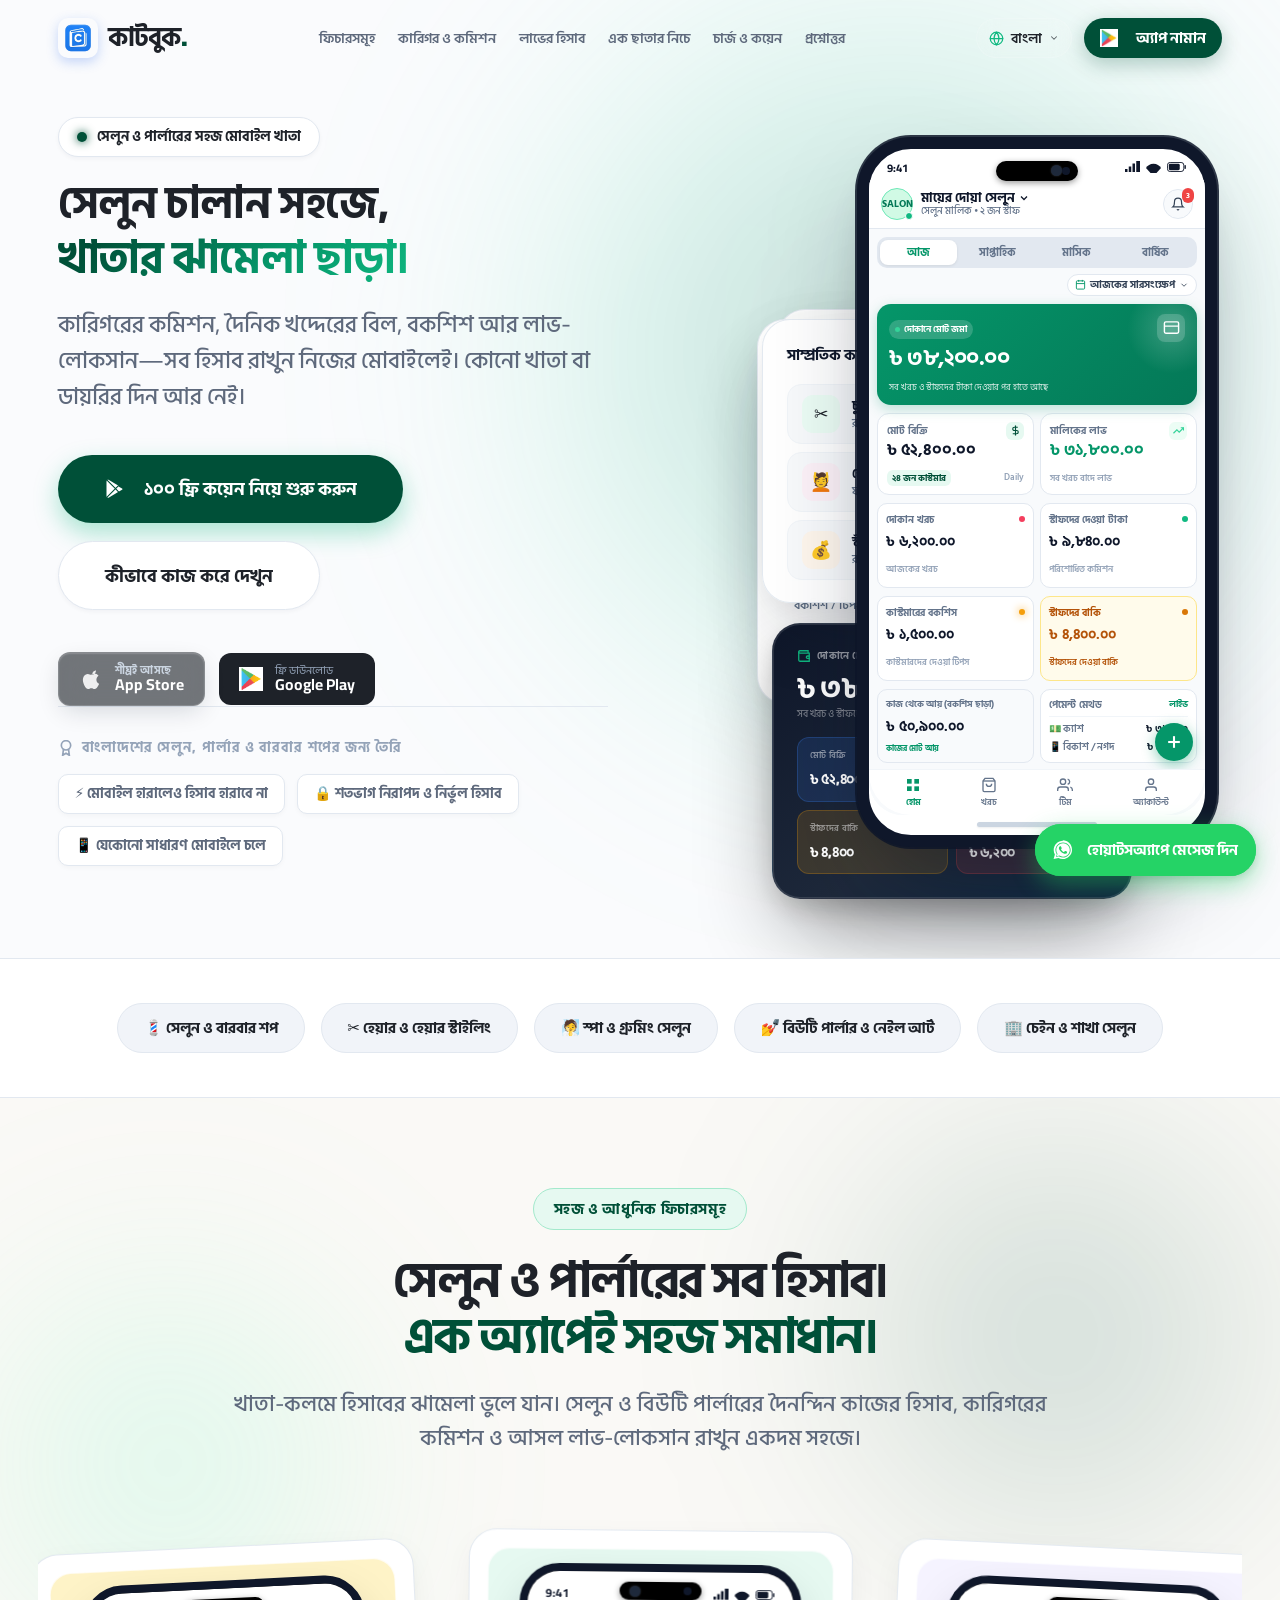
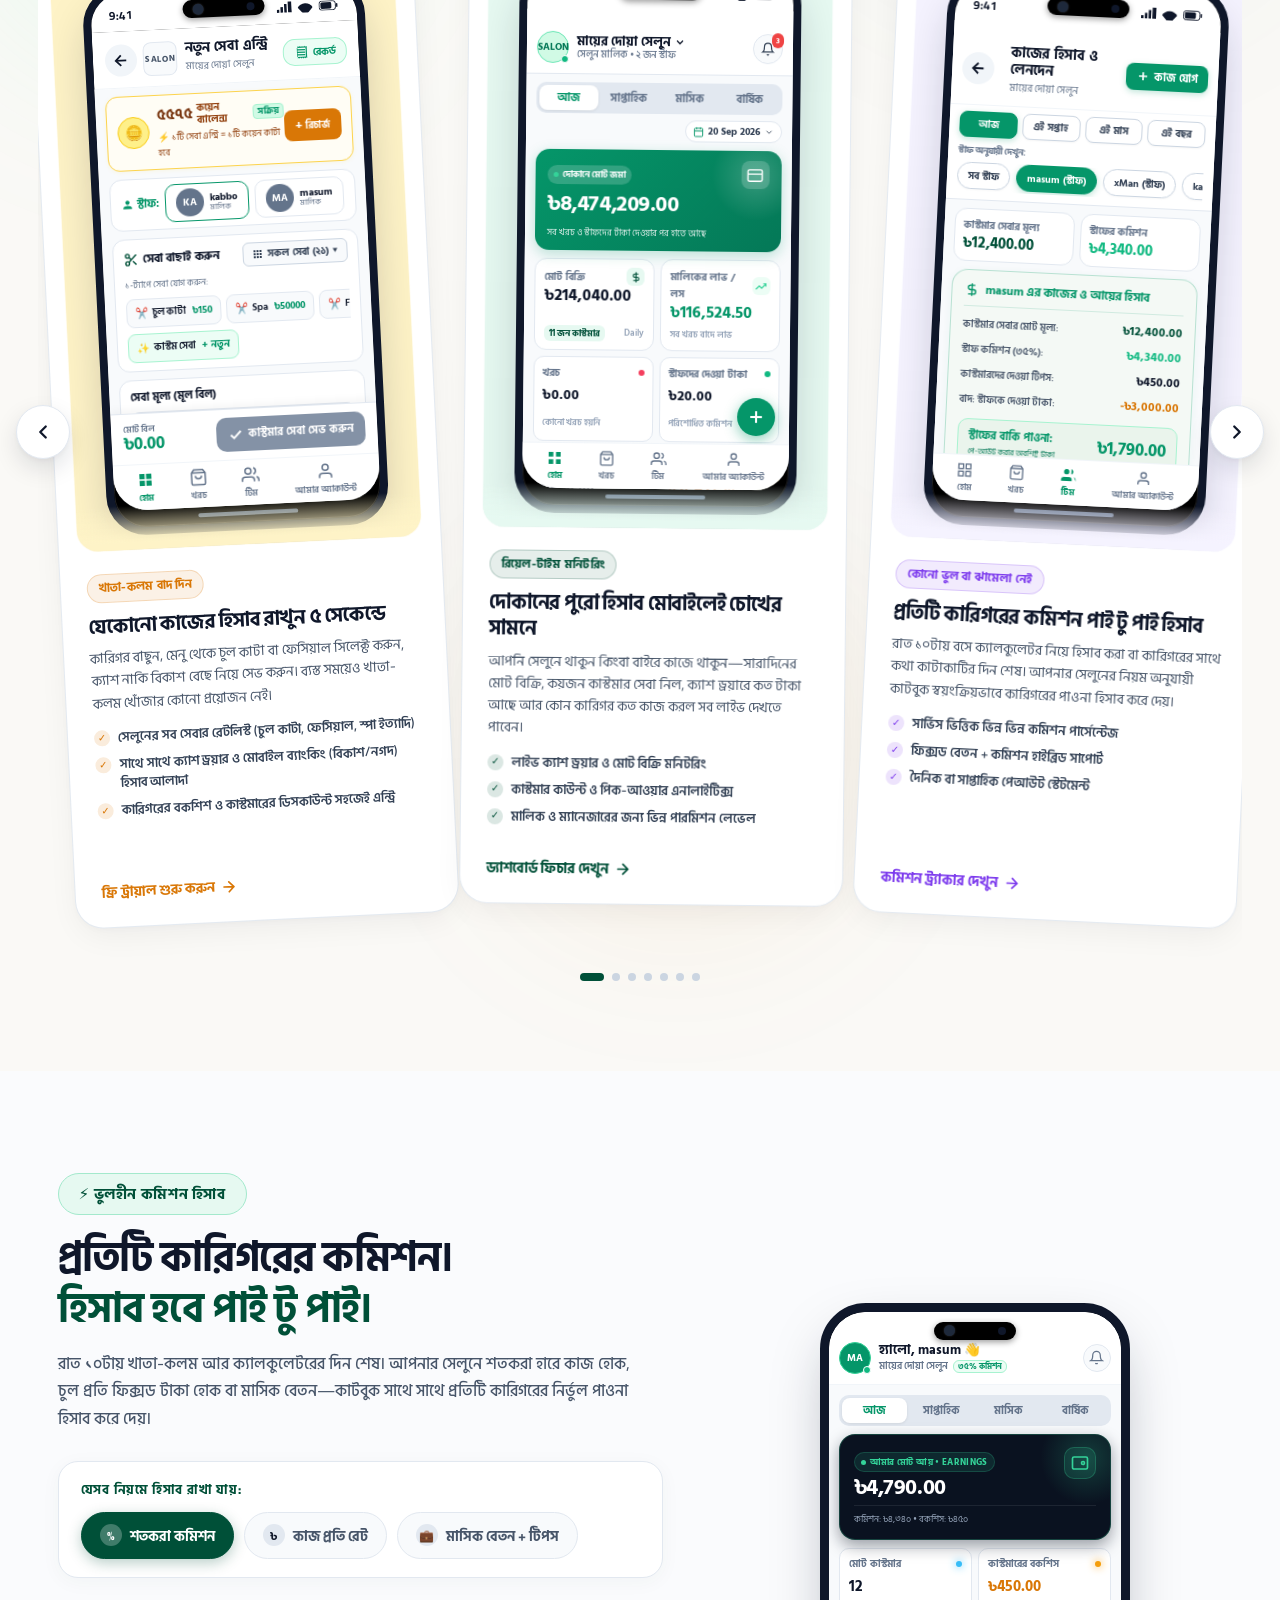
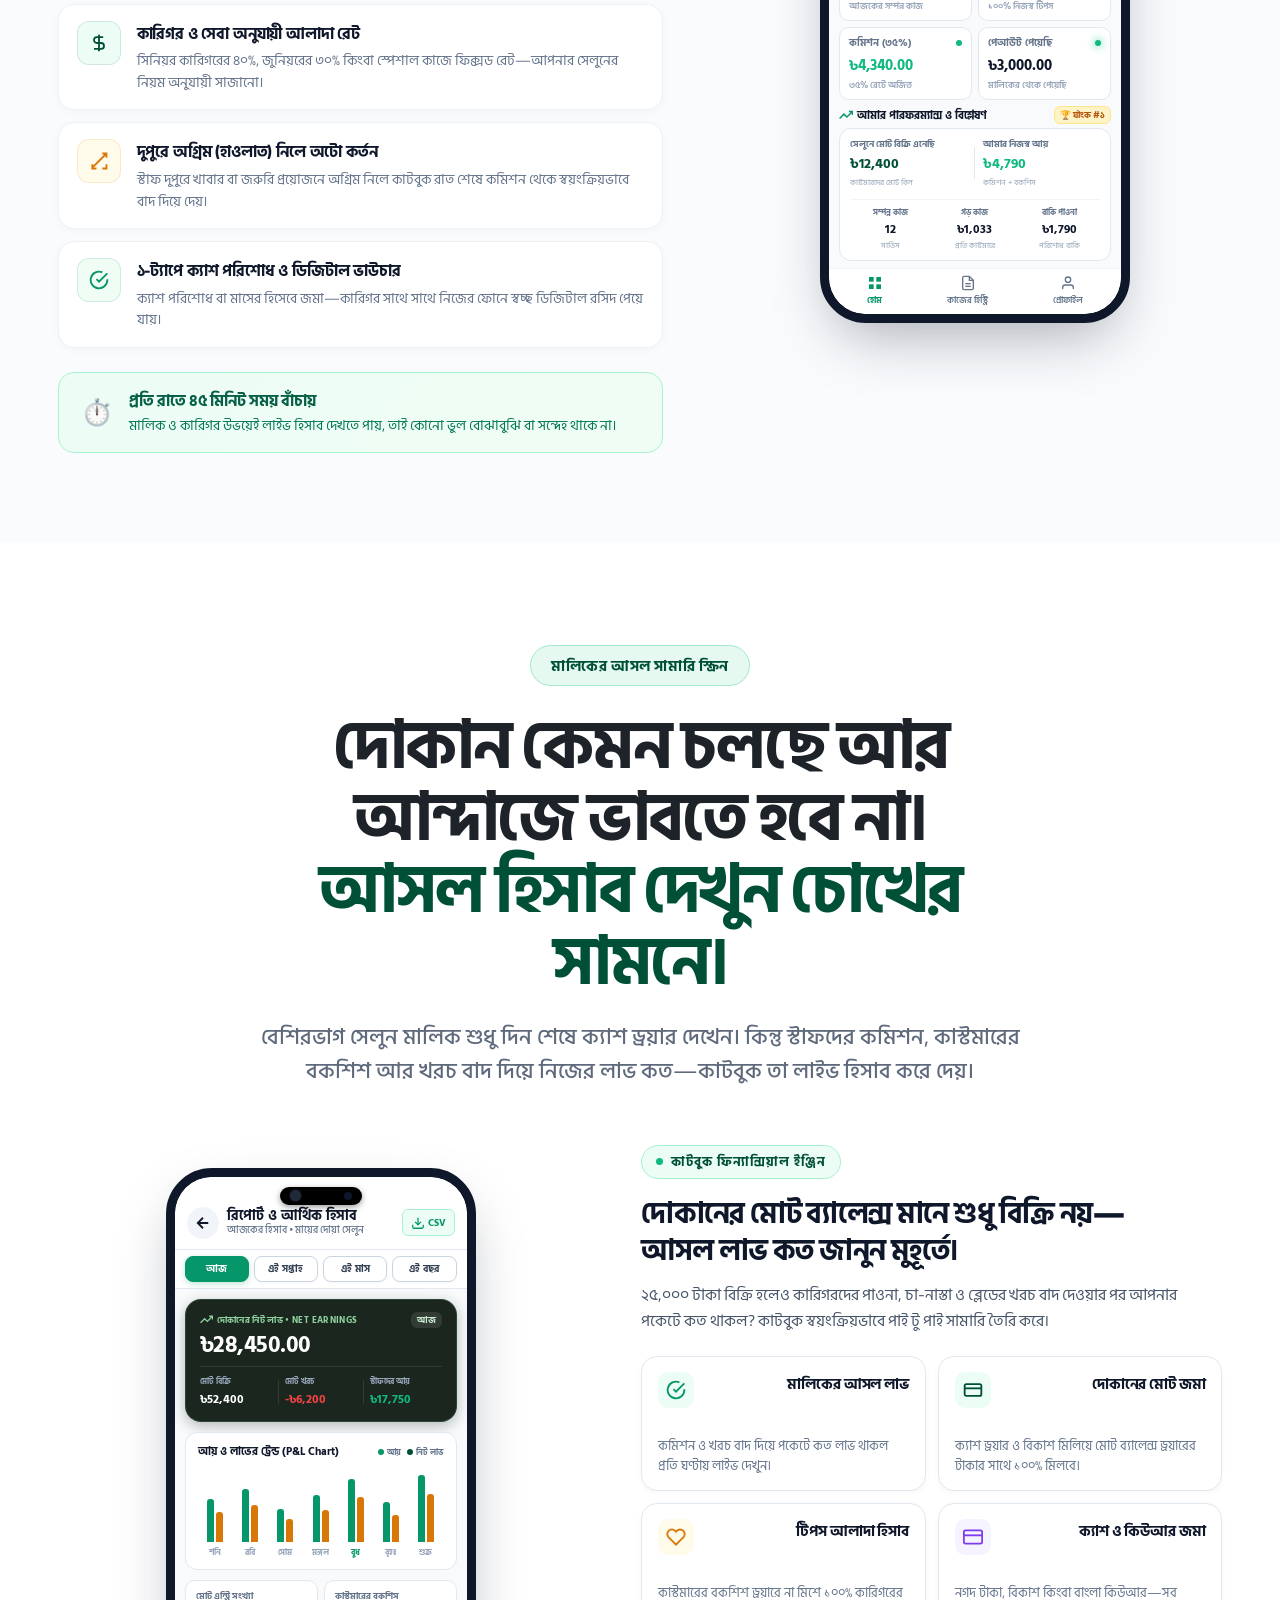
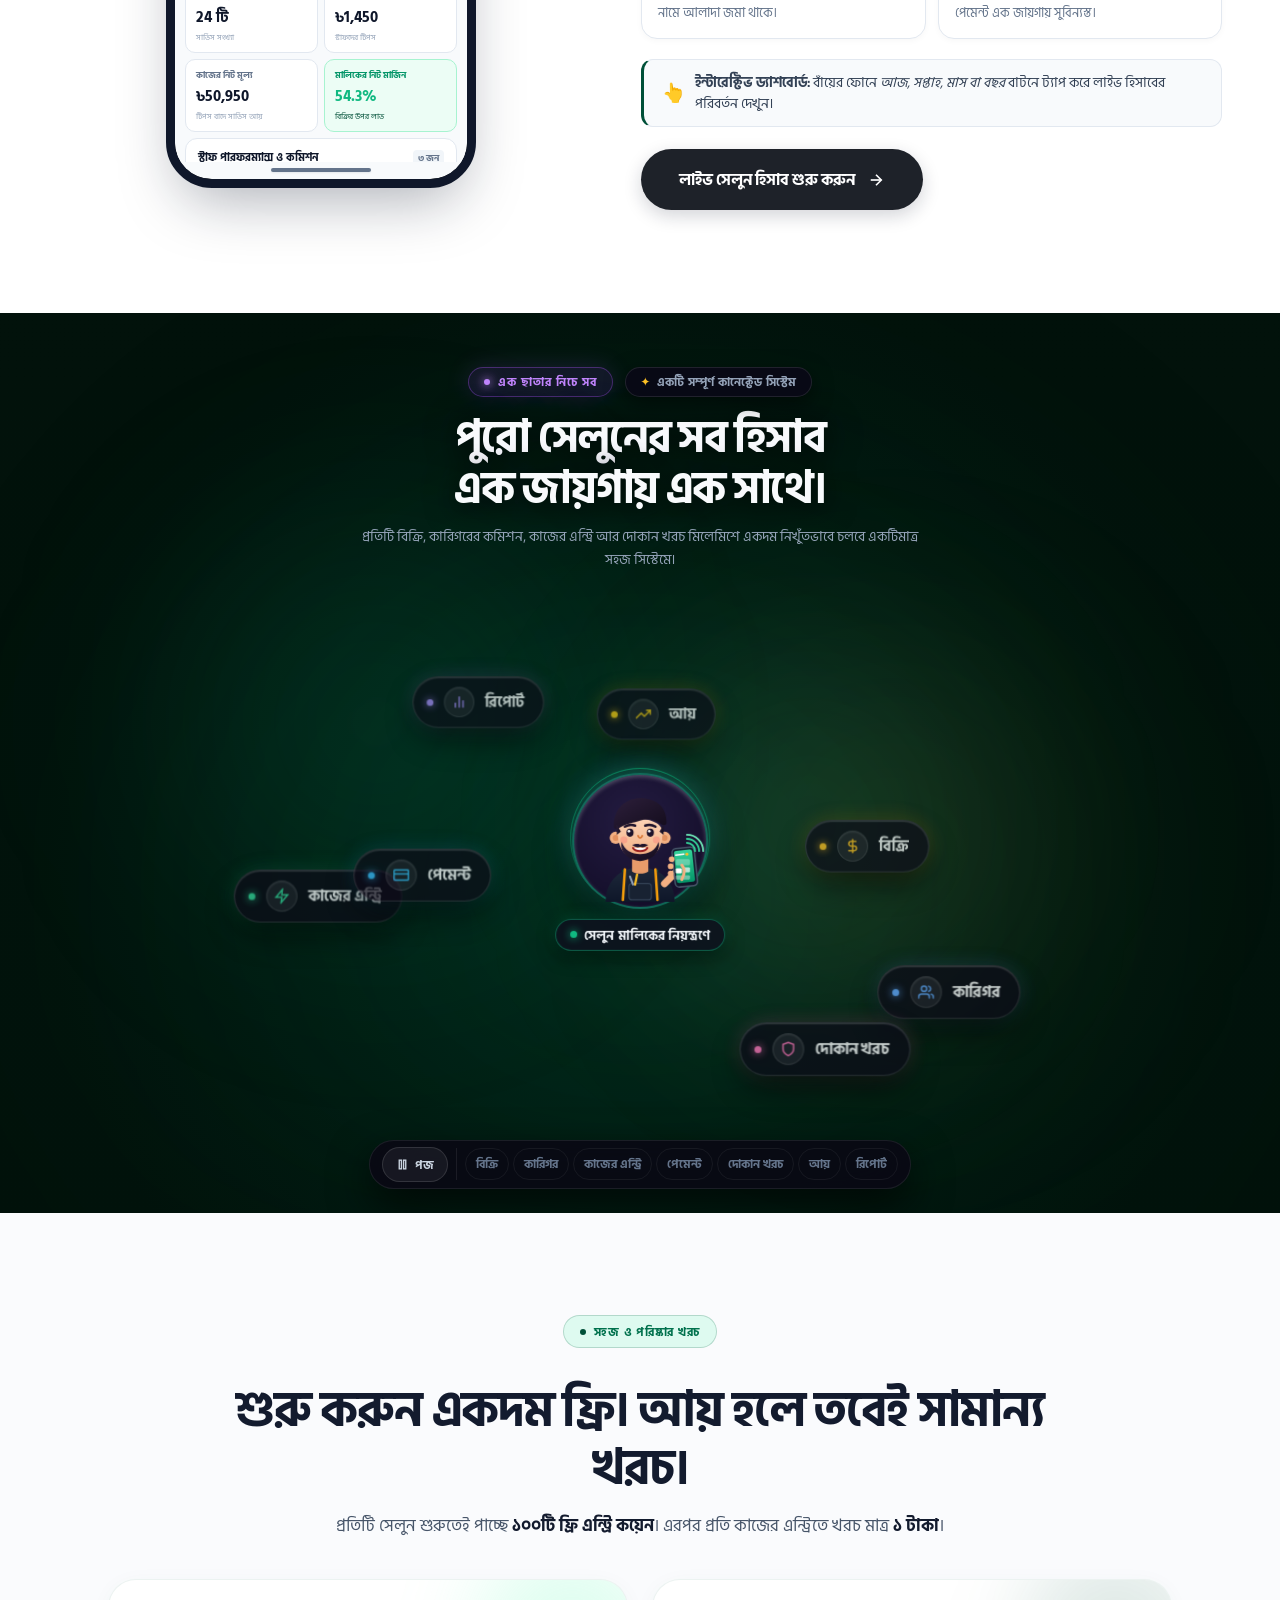
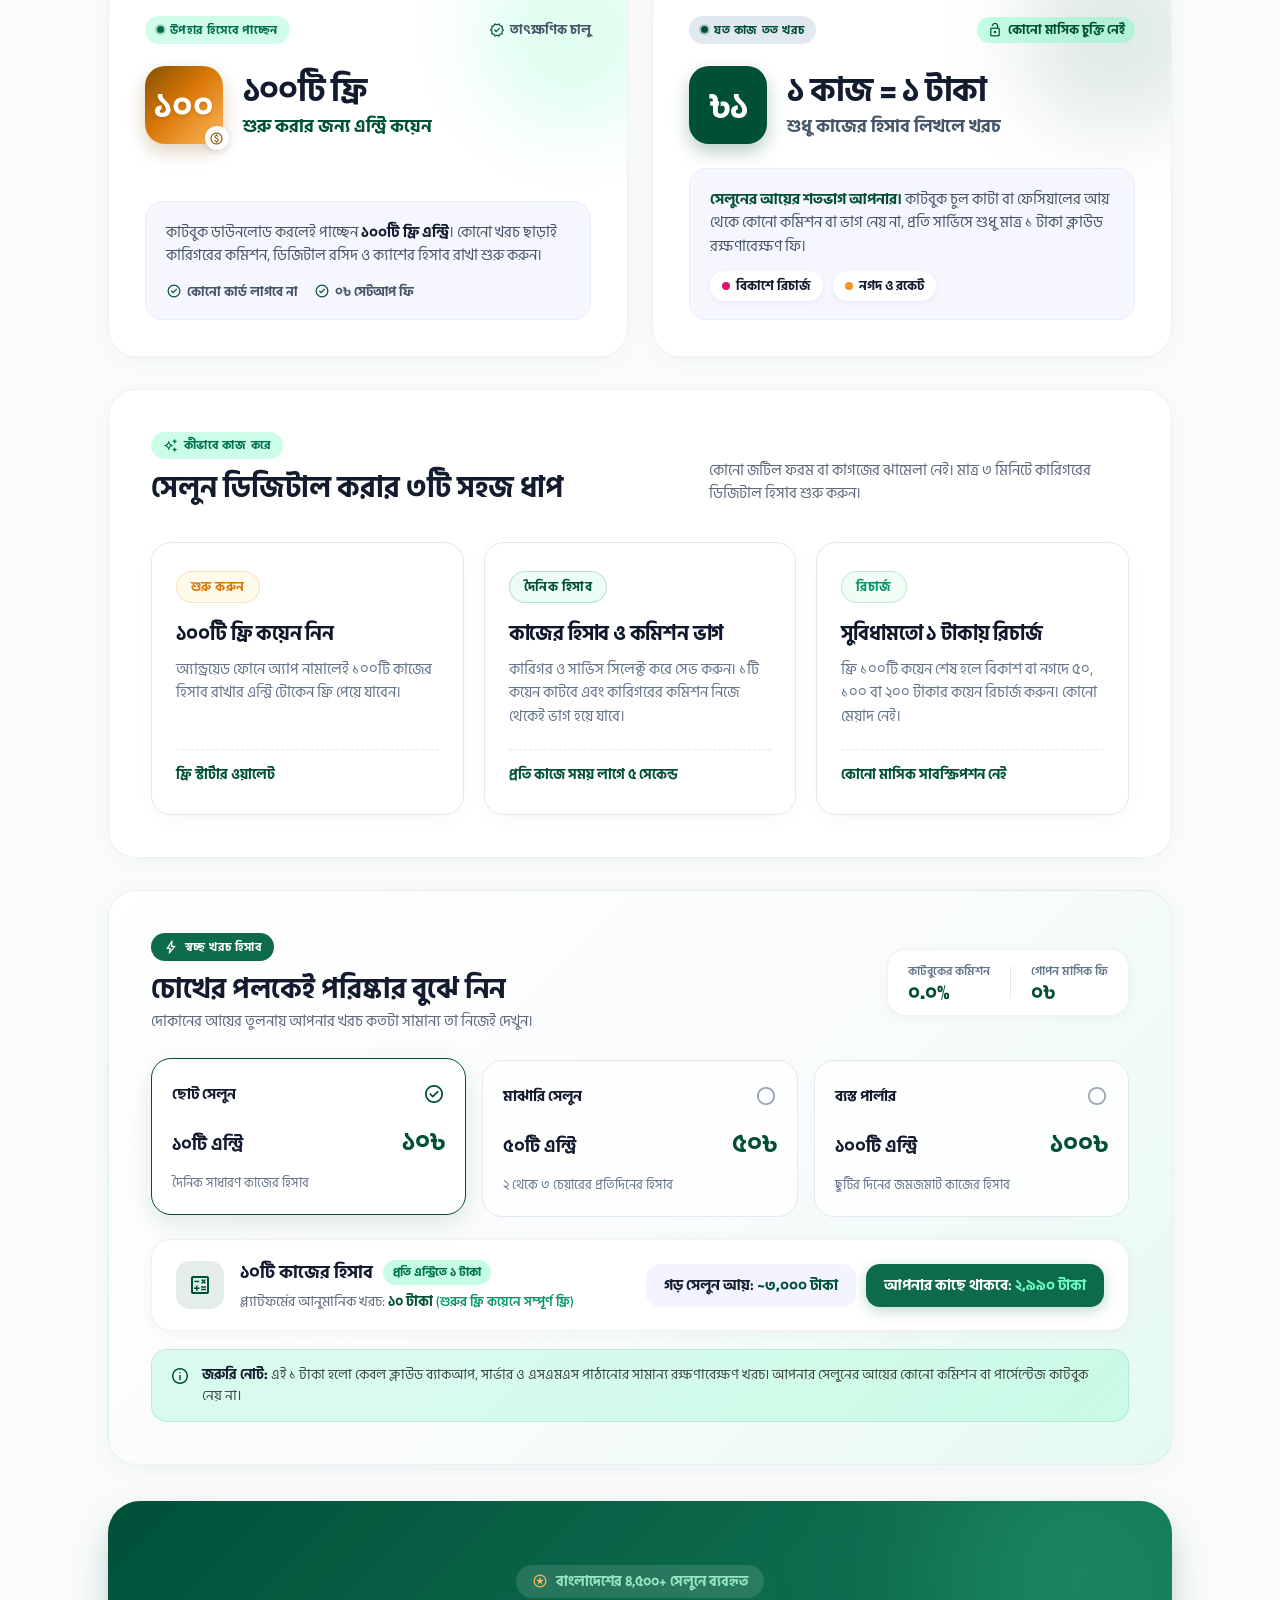
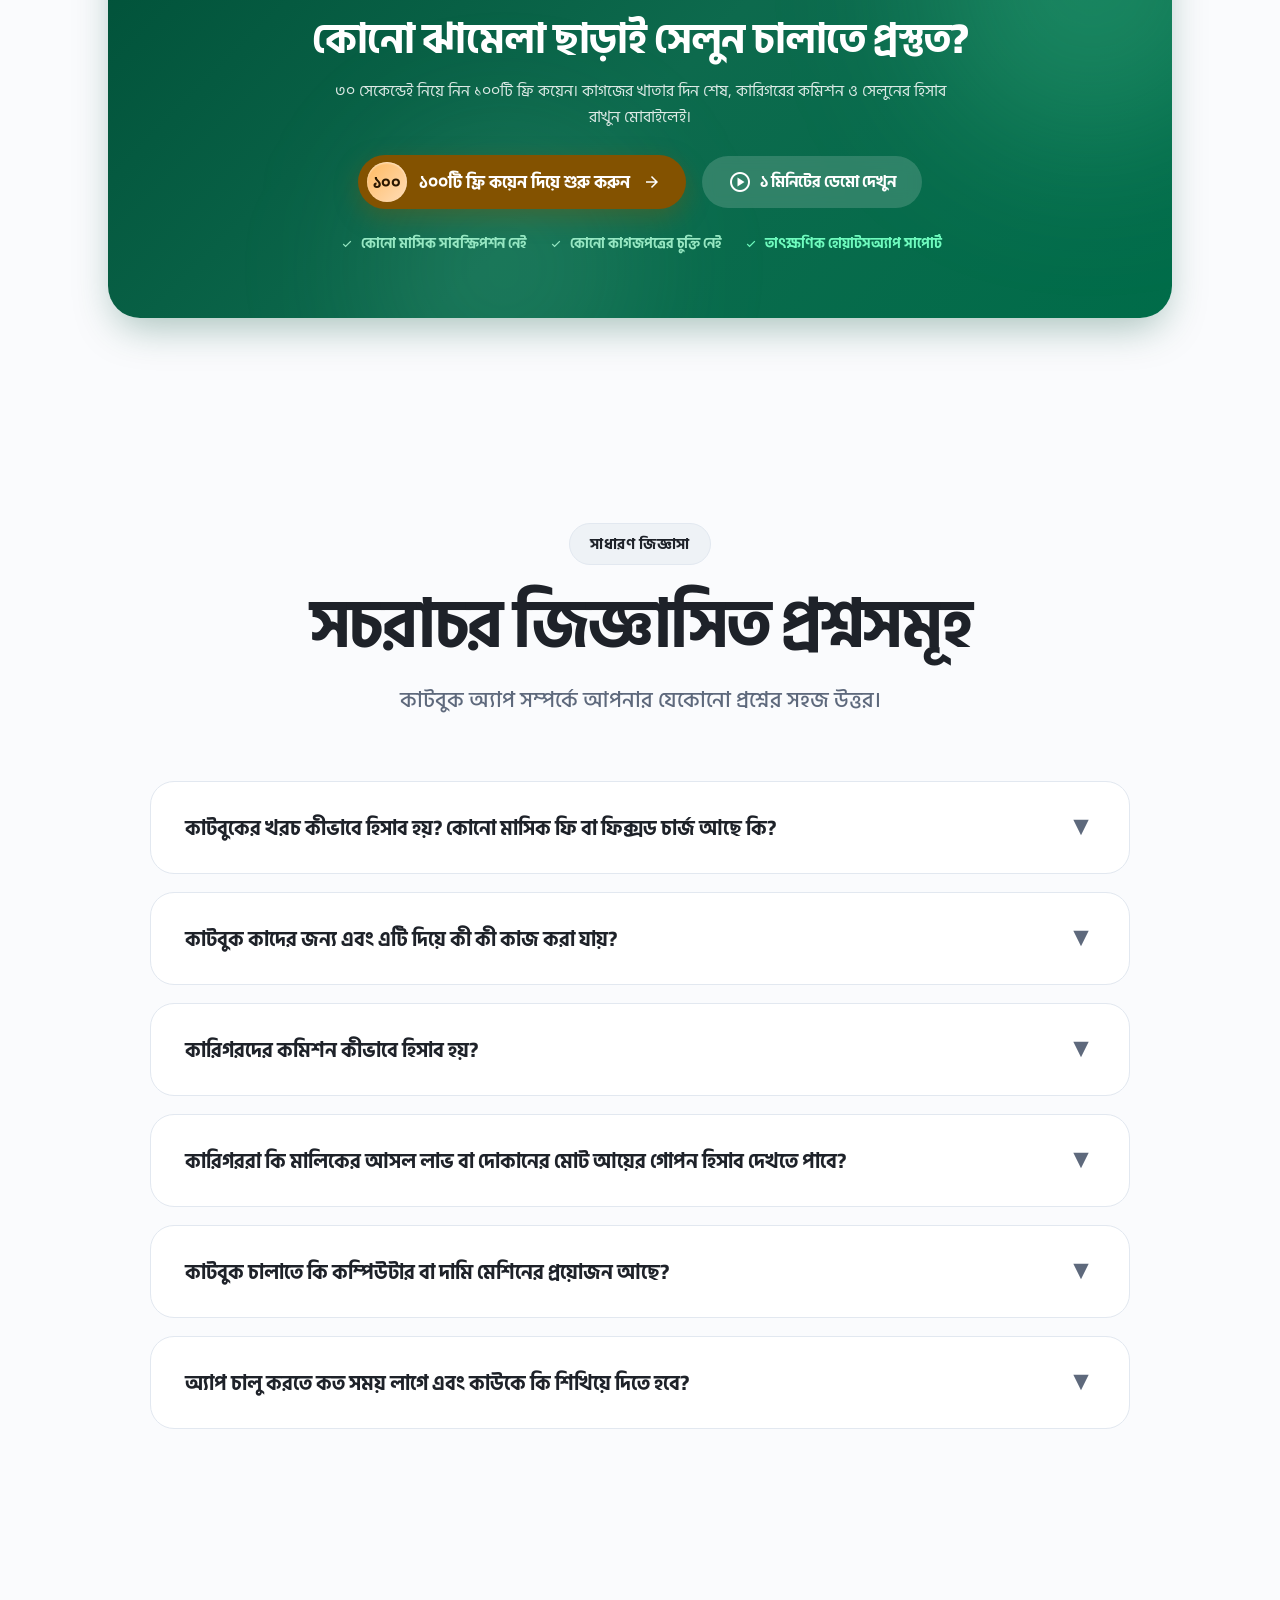
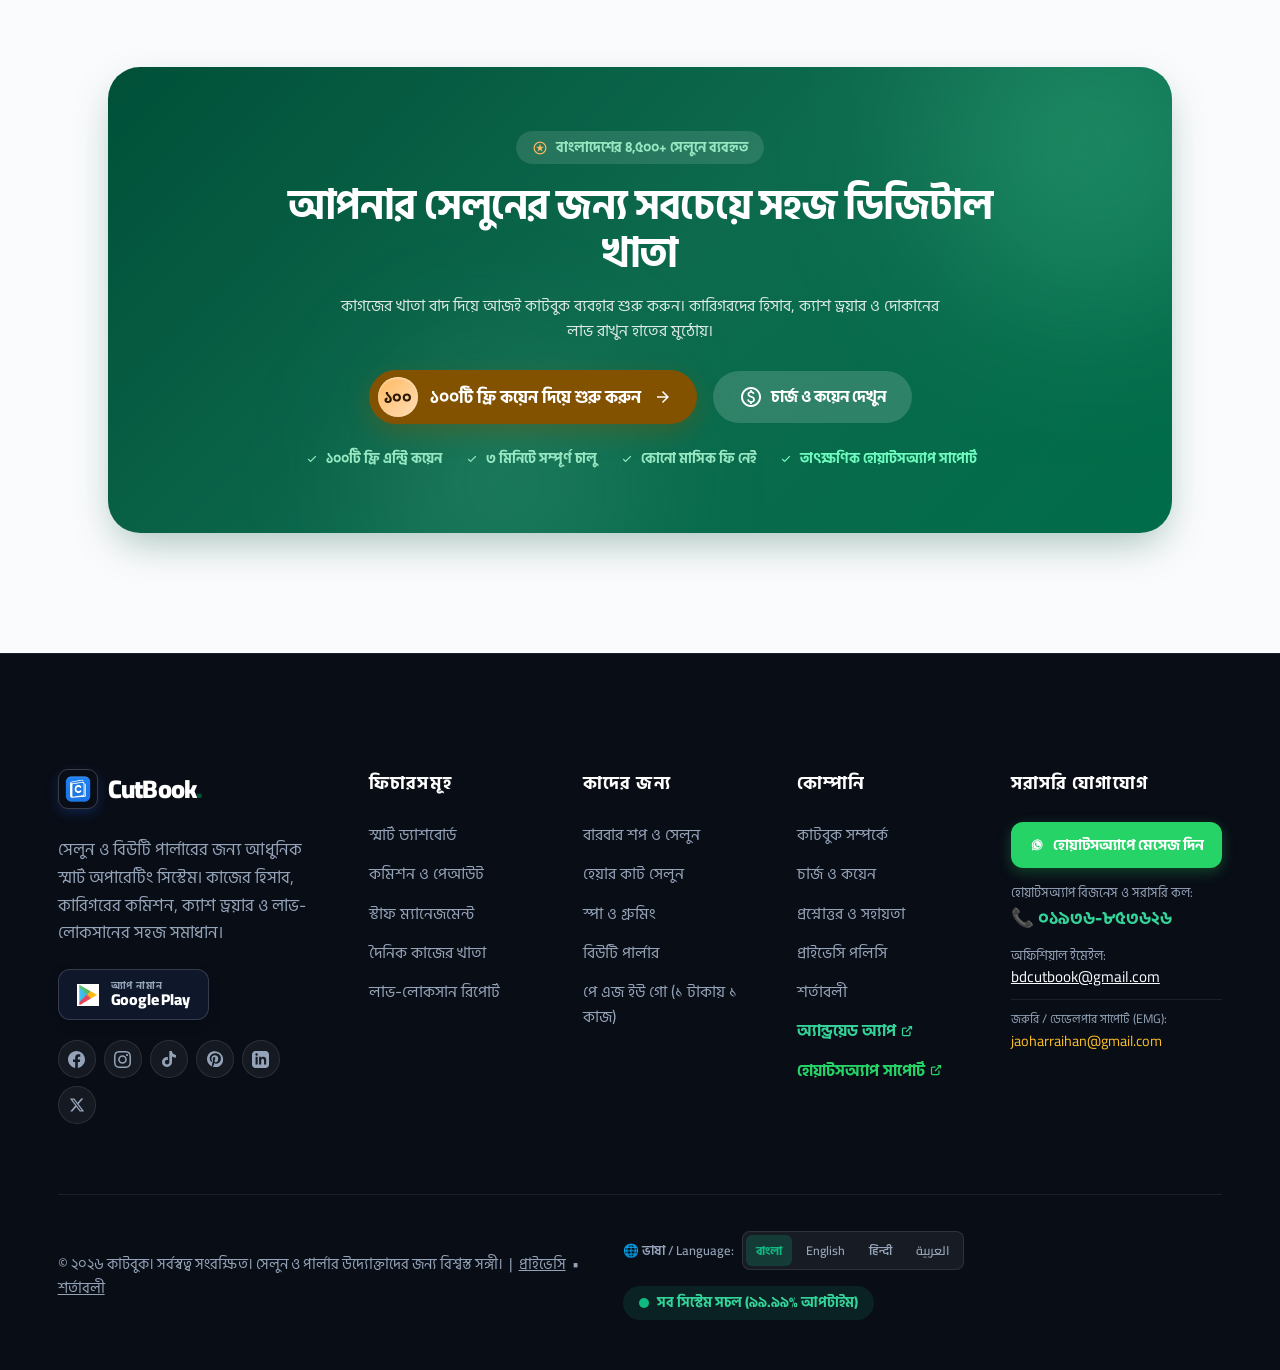
==== commit e8913733: "fix(mobile): increase height and length of all smartphone mockups to authentic modern aspect ratios" ====
--- a/index.html
+++ b/index.html
@@ -171,7 +171,7 @@
   <link rel="stylesheet" href="https://fonts.googleapis.com/css2?family=Material+Symbols+Outlined:opsz,wght,FILL,GRAD@20..48,100..700,0..1,-50..200">
 
   <!-- Stylesheets (Minified Production Bundle) -->
-  <link rel="stylesheet" href="css/style.min.css?v=speed222">
+  <link rel="stylesheet" href="css/style.min.css?v=speed223">
 </head>
 <body>
 
--- a/css/style.min.css
+++ b/css/style.min.css
@@ -1 +1 @@
-:root{--color-primary:#1E2229;--color-primary-dark:#0F1218;--color-brand-green:#005038;--color-brand-green-hover:#003827;--color-brand-green-light:#e6f9f1;--color-brand-green-border:#a3e9cc;--color-brand-mint:#6ffbbe;--color-brand-mint-accent:#10B981;--color-brand-gold:#D97706;--color-brand-gold-dark:#835200;--color-brand-gold-light:#FEF3C7;--color-accent-blue:#005038;--color-accent-indigo:#059669;--color-accent-cyan:#10B981;--color-accent-amber:#D97706;--color-accent-rose:#F43F5E;--color-accent-purple:#005038;--bg-body:#FAFBFD;--bg-surface:#FFFFFF;--bg-surface-elevated:#FFFFFF;--bg-subtle:#F1F4F9;--bg-dark:#0F1218;--bg-dark-card:#181C26;--bg-dark-border:rgba(255, 255, 255, 0.1);--text-main:#1E2229;--text-muted:#5E697C;--text-light:#94A3B8;--text-on-dark:#FFFFFF;--text-on-dark-muted:#CBD5E1;--border-light:#E2E8F0;--border-subtle:#EDF2F7;--shadow-sm:0 2px 4px rgba(15, 23, 42, 0.04);--shadow-md:0 6px 16px -2px rgba(15, 23, 42, 0.08);--shadow-lg:0 16px 36px -4px rgba(15, 23, 42, 0.1);--shadow-xl:0 28px 60px -12px rgba(15, 23, 42, 0.14);--shadow-glass:0 20px 50px rgba(0, 0, 0, 0.08);--radius-sm:10px;--radius-md:16px;--radius-lg:24px;--radius-xl:32px;--radius-pill:9999px;--font-heading:'Cairo','Hind Siliguri','Hind','Plus Jakarta Sans',system-ui,-apple-system,sans-serif;--font-body:'Cairo','Hind Siliguri','Hind','Plus Jakarta Sans',system-ui,-apple-system,sans-serif;--ease-spring:cubic-bezier(0.16, 1, 0.3, 1);--ease-smooth:cubic-bezier(0.4, 0, 0.2, 1);--transition-fast:0.18s var(--ease-smooth);--transition-normal:0.35s var(--ease-spring);--transition-slow:0.65s var(--ease-spring);--page-padding:clamp(20px, 4.5vw, 90px);--container-max:1680px;--container-narrow:1280px;--nav-height:76px}*,::after,::before{box-sizing:border-box;margin:0;padding:0}html{font-size:16px;scroll-behavior:smooth;-webkit-font-smoothing:antialiased;-moz-osx-font-smoothing:grayscale;overflow-x:hidden;width:100%;max-width:100%}body{font-family:var(--font-body);background-color:var(--bg-body);color:var(--text-main);line-height:1.55;overflow-x:hidden;width:100%;max-width:100%;position:relative}img,svg{display:block;max-width:100%}a{color:inherit;text-decoration:none;transition:all var(--transition-fast)}button{cursor:pointer;font-family:inherit;border:none;background:0 0;outline:0}.container{width:100%;max-width:var(--container-max);margin-left:auto;margin-right:auto;padding-left:var(--page-padding);padding-right:var(--page-padding)}.section{position:relative;width:100%;padding-top:clamp(80px,8vw,140px);padding-bottom:clamp(80px,8vw,140px)}.section-lg{padding-top:clamp(100px,11vw,180px);padding-bottom:clamp(100px,11vw,180px)}.section-header{text-align:center;max-width:1080px;margin:0 auto clamp(40px,5vw,72px) auto}.section-tag{display:inline-flex;align-items:center;gap:8px;padding:8px 20px;background-color:#eef2f6;color:var(--color-primary);border-radius:var(--radius-pill);font-family:var(--font-heading);font-size:clamp(.9rem, 1.2vw, 1.25rem);font-weight:800;letter-spacing:.04em;text-transform:uppercase;margin-bottom:22px;border:1px solid var(--border-light)}.section-tag.tag-green{background-color:var(--color-brand-green-light);color:var(--color-brand-green);border-color:var(--color-brand-green-border)}.section-tag.tag-dark{background-color:rgba(255,255,255,.12);color:#fff;border-color:rgba(255,255,255,.2)}.section-title{font-family:var(--font-heading);font-size:clamp(2.4rem, 5.2vw, 5.2rem);font-weight:900;line-height:1.08;letter-spacing:-.035em;color:var(--text-main);margin-bottom:24px}.section-title.mega{font-size:clamp(2.8rem, 6.8vw, 7.2rem);line-height:1.02}.section-title.title-white{color:#fff}.section-title span.highlight-green{color:var(--color-brand-green)}.section-desc{font-size:clamp(1.15rem, 1.7vw, 1.65rem);color:var(--text-muted);line-height:1.55;max-width:880px;margin:0 auto;font-weight:450}.section-desc.desc-white{color:var(--text-on-dark-muted)}.btn{display:inline-flex;align-items:center;justify-content:center;gap:12px;padding:18px 38px;font-size:clamp(1rem, 1.25vw, 1.35rem);font-weight:700;border-radius:var(--radius-md);transition:all var(--transition-normal);text-decoration:none;white-space:nowrap}.btn-primary{background-color:var(--color-primary);color:#fff;box-shadow:0 6px 18px rgba(15,23,42,.18)}.btn-primary:hover{background-color:#000;transform:translateY(-2px);box-shadow:0 10px 28px rgba(15,23,42,.28);color:#fff}.btn-green{background-color:var(--color-brand-green);color:#fff;box-shadow:0 6px 20px rgba(0,80,56,.28)}.btn-green:hover{background-color:var(--color-brand-green-hover);transform:translateY(-2px);box-shadow:0 12px 30px rgba(0,80,56,.4)}.btn-green .play-icon-stroke{stroke:var(--color-brand-green,#005038);transition:stroke .2s ease}.btn-green:hover .play-icon-stroke{stroke:var(--color-brand-green-hover,#003827)}.btn-secondary{background-color:#fff;color:var(--text-main);border:1px solid var(--border-light);box-shadow:var(--shadow-sm)}.btn-secondary:hover{background-color:var(--bg-subtle);border-color:#cbd5e1;transform:translateY(-2px)}.btn-white{background-color:#fff;color:#000;font-weight:800;box-shadow:0 8px 24px rgba(0,0,0,.15)}.btn-white:hover{background-color:#f8fafc;transform:translateY(-3px);box-shadow:0 14px 36px rgba(0,0,0,.22)}.btn-outline-white{background-color:transparent;color:#fff;border:1.5px solid rgba(255,255,255,.35)}.btn-outline-white:hover{background-color:rgba(255,255,255,.15);border-color:#fff;transform:translateY(-2px)}.btn-sm{padding:12px 24px;font-size:.95rem;border-radius:var(--radius-sm)}.btn-lg{padding:20px 46px;font-size:clamp(1.1rem, 1.35vw, 1.45rem);border-radius:var(--radius-md)}.btn-pill{border-radius:var(--radius-pill)}.site-header{position:fixed;top:0;left:0;width:100%;height:76px;z-index:1000;transition:all var(--transition-normal);display:flex;align-items:center}.site-header.scrolled{background:rgba(255,255,255,.95);backdrop-filter:blur(20px);-webkit-backdrop-filter:blur(20px);border-bottom:1px solid rgba(226,232,240,.85);box-shadow:0 4px 20px rgba(0,0,0,.05);height:70px}.nav-container{display:flex;align-items:center;justify-content:space-between;width:100%;height:100%;box-sizing:border-box}.brand-logo{display:inline-flex;align-items:center;gap:10px;font-family:var(--font-heading);font-size:clamp(1.4rem, 2vw, 1.95rem);font-weight:900;letter-spacing:-.03em;color:var(--color-primary);white-space:nowrap;flex-shrink:0;line-height:1}.brand-logo span{display:inline-flex;align-items:baseline;white-space:nowrap}.brand-logo-icon{width:44px;height:44px;border-radius:12px;background:linear-gradient(135deg,#0f172a 0,#1e293b 100%);display:flex;align-items:center;justify-content:center;color:#fff;box-shadow:0 4px 12px rgba(15,23,42,.18)}.brand-logo-icon svg{width:24px;height:24px}.brand-logo span.logo-dot{color:var(--color-brand-green);display:inline;unicode-bidi:isolate}.brand-logo-img{width:40px;height:40px;border-radius:10px;object-fit:cover;display:block;box-shadow:0 4px 12px rgba(37,99,235,.25);flex-shrink:0;transition:transform .2s ease}.brand-logo:hover .brand-logo-img{transform:scale(1.05)}.nav-download-btn{display:inline-flex;align-items:center;font-weight:800;padding:8px 16px;white-space:nowrap;flex-shrink:0}.btn-hero-download{display:inline-flex;align-items:center;font-weight:800;box-shadow:0 10px 25px rgba(16,185,129,.35);transition:transform .2s ease,box-shadow .2s ease}.btn-hero-download:hover{transform:translateY(-2px);box-shadow:0 14px 30px rgba(16,185,129,.45)}.nav-menu{display:flex;align-items:center;gap:clamp(14px,1.8vw,28px);margin:0 16px;flex-shrink:1}.nav-link{font-size:clamp(.88rem, .95vw, 1.02rem);font-weight:600;color:var(--text-muted);position:relative;padding:6px 0;white-space:nowrap;line-height:1.2}.nav-link:hover{color:var(--color-primary)}.nav-actions{display:flex;align-items:center;gap:12px;flex-shrink:0}.hamburger-btn{display:none;flex-direction:column;justify-content:center;gap:6px;width:44px;height:44px;padding:10px;border-radius:var(--radius-sm);background:var(--bg-subtle);border:none;cursor:pointer;flex-shrink:0}.hamburger-btn span{display:block;width:100%;height:2.5px;background-color:var(--color-primary);border-radius:2px}.mobile-nav-drawer{position:fixed;top:0;right:0;width:min(340px,85vw);height:100vh;height:100dvh;background:#fff;z-index:1001;padding:36px 28px;box-shadow:-10px 0 40px rgba(0,0,0,.12);display:flex;flex-direction:column;transform:translateX(100%);visibility:hidden;pointer-events:none;transition:transform var(--transition-slow),visibility var(--transition-slow)}.mobile-nav-drawer.open{transform:translateX(0);visibility:visible;pointer-events:auto}.mobile-nav-backdrop{position:fixed;top:0;left:0;width:100vw;height:100vh;background:rgba(15,23,42,.45);backdrop-filter:blur(6px);z-index:1000;opacity:0;pointer-events:none;transition:opacity var(--transition-normal)}.mobile-nav-backdrop.open{opacity:1;pointer-events:auto}.mobile-drawer-header{display:flex;align-items:center;justify-content:space-between;margin-bottom:40px}.mobile-close-btn{font-size:2rem;color:var(--text-muted)}.mobile-nav-links{display:flex;flex-direction:column;gap:22px;margin-bottom:auto}.mobile-nav-link{font-size:1.25rem;font-weight:800;color:var(--color-primary)}.mobile-drawer-footer{display:flex;flex-direction:column;gap:14px}.hero-section{position:relative;padding-top:calc(var(--nav-height) + clamp(16px,2vw,30px));padding-bottom:clamp(50px,6vw,100px);overflow:hidden}.hero-bg-glow{position:absolute;top:-10%;right:-5%;width:min(900px,100vw);height:min(900px,100vw);max-width:100%;background:radial-gradient(circle,rgba(0,80,56,.22) 0,rgba(16,185,129,.16) 35%,rgba(111,251,190,.08) 60%,transparent 75%);filter:blur(100px);z-index:0;pointer-events:none}.hero-grid{display:grid;grid-template-columns:1fr 1fr;gap:clamp(40px,5vw,80px);align-items:center;position:relative;z-index:1}.hero-content{max-width:820px}.hero-pill-badge{display:inline-flex;align-items:center;gap:10px;padding:8px 18px;background:#fff;border:1px solid var(--border-light);border-radius:var(--radius-pill);box-shadow:var(--shadow-sm);margin-bottom:18px;font-size:clamp(.85rem, 1.1vw, 1.1rem);font-weight:700;color:var(--color-primary)}.hero-pill-dot{width:10px;height:10px;border-radius:50%;background-color:var(--color-brand-green);box-shadow:0 0 10px var(--color-brand-green);animation:pulseGreen 2s infinite}.hero-headline{font-family:var(--font-heading);font-size:clamp(1.65rem, 3.4vw, 3.1rem);font-weight:750;line-height:1.25;letter-spacing:-.01em;color:var(--color-primary);margin-bottom:22px}.hero-headline span.gradient-text{background:linear-gradient(135deg,#005038 15%,#059669 60%,#10b981 100%);-webkit-background-clip:text;background-clip:text;-webkit-text-fill-color:transparent}.hero-subheadline{font-size:clamp(1.2rem, 1.8vw, 1.7rem);color:var(--text-muted);line-height:1.55;margin-bottom:42px;font-weight:450;max-width:700px}.hero-cta-group{display:flex;align-items:center;flex-wrap:wrap;gap:18px;margin-bottom:42px}.store-badges{display:flex;align-items:center;gap:14px}.store-badge-btn{display:inline-flex;align-items:center;gap:12px;padding:10px 20px;background-color:#1e2229;color:#fff;border-radius:12px;font-size:.9rem;transition:all var(--transition-fast)}.store-badge-btn:hover{background-color:#000;transform:translateY(-2px)}.store-badge-btn.store-badge-coming-soon{background:rgba(30,34,41,.62);backdrop-filter:blur(16px);-webkit-backdrop-filter:blur(16px);border:1px solid rgba(255,255,255,.16);color:#fff;cursor:default;pointer-events:auto;user-select:none;box-shadow:0 8px 24px -4px rgba(15,23,42,.16),inset 0 1px 1.5px rgba(255,255,255,.2);transition:border-color .25s ease,background .25s ease,box-shadow .25s ease}.store-badge-btn.store-badge-coming-soon:hover{background:rgba(30,34,41,.72);border-color:rgba(255,255,255,.26);transform:none;box-shadow:0 8px 26px -2px rgba(15,23,42,.2),inset 0 1px 1.5px rgba(255,255,255,.28)}.store-badge-btn.store-badge-coming-soon .store-badge-icon{opacity:.88}.store-badge-btn.store-badge-coming-soon .store-badge-text small{color:#cbd5e1;font-weight:700;letter-spacing:.04em}.store-badge-btn.store-badge-coming-soon .store-badge-text strong{color:#fff}.store-badge-icon{width:24px;height:24px}.store-badge-text{display:flex;flex-direction:column;line-height:1.2}.store-badge-text small{font-size:.7rem;color:#94a3b8;text-transform:uppercase}.store-badge-text strong{font-size:.98rem;font-weight:700}.hero-awards-wrap{border-top:1px solid var(--border-light);padding-top:30px}.hero-awards-title{font-size:.85rem;font-weight:800;letter-spacing:.08em;text-transform:uppercase;color:var(--text-light);margin-bottom:16px;display:flex;align-items:center;gap:8px}.hero-awards-badges{display:flex;align-items:center;gap:12px;flex-wrap:wrap}.award-badge-card{display:inline-flex;align-items:center;gap:8px;padding:8px 16px;background:#fff;border:1px solid var(--border-light);border-radius:var(--radius-sm);font-size:.88rem;font-weight:700;color:var(--text-muted);box-shadow:0 2px 5px rgba(0,0,0,.03)}.award-badge-card svg{width:18px;height:18px;color:var(--color-accent-amber)}.hero-visual-wrapper{position:relative;width:100%;max-width:720px;height:780px;display:flex;align-items:center;justify-content:center;perspective:1500px;transform-style:preserve-3d;overflow:visible;margin:0 auto}.phone-mockup-frame{position:relative;width:360px;height:710px;background:#fff;border-radius:54px;border:12px solid #0f172a;box-shadow:0 50px 110px -25px rgba(15,23,42,.35),0 0 0 1px rgba(255,255,255,.35) inset,0 0 0 2px rgba(15,23,42,.85),0 25px 50px -15px rgba(0,0,0,.15);z-index:5;overflow:hidden;display:flex;flex-direction:column;transform:translate3d(0,0,0);transition:transform .5s var(--ease-spring)}.phone-home-indicator{width:120px;height:4.5px;background:#cbd5e1;border-radius:4px;margin:7px auto 8px;flex-shrink:0;box-shadow:0 1px 2px rgba(15,23,42,.08)}.phone-mockup-frame:hover{transform:rotateY(-2deg) rotateX(2deg) translateY(-4px)}.phone-dynamic-island{position:absolute;top:12px;left:50%;transform:translateX(-50%);width:120px;height:28px;background:#000;border-radius:20px;z-index:40;display:flex;align-items:center;justify-content:space-between;padding:0 14px}.phone-camera-lens,.phone-island-cam{width:11px;height:11px;border-radius:50%;background:#1e293b;box-shadow:0 0 2px rgba(255,255,255,.2)}.phone-island-sens,.phone-speaker-grill{width:8px;height:8px;border-radius:50%;background:#0f172a}.phone-status-bar{display:flex;justify-content:space-between;align-items:center;padding:14px 26px 6px 26px;font-size:.85rem;font-weight:700;color:#0f172a;z-index:20}.phone-status-icons{display:flex;align-items:center;gap:6px}.hero-rn-screen{flex:1;width:100%;height:100%;position:relative;overflow:hidden;display:flex;flex-direction:column;background:#f8fafc;border-radius:0 0 42px 42px}.hero-rn-screen .rn-dash-header{padding:8px 12px;background:#fff;border-bottom:1px solid #e2e8f0;flex-shrink:0}.hero-rn-screen .rn-scroll-body{flex:1;overflow-y:auto;scrollbar-width:none;padding:8px 8px 65px}.hero-rn-screen .rn-scroll-body::-webkit-scrollbar{display:none}.hero-rn-screen .rn-dash-controls{margin-bottom:8px}.hero-rn-screen .rn-dash-hero-card{margin-bottom:8px}.hero-rn-screen .rn-dash-2col{margin-bottom:8px}.hero-rn-screen .rn-bottom-nav-bar{position:absolute;bottom:0;left:0;right:0;z-index:25;border-bottom-left-radius:42px;border-bottom-right-radius:42px}.hero-rn-screen .rn-dash-fab{position:absolute;bottom:54px;right:12px;z-index:24}.phone-screen-body{flex:1;width:100%;background:#f8fafc;padding:0;overflow:hidden;display:flex;flex-direction:column;gap:0}.phone-app-top-nav{display:flex;align-items:center;justify-content:space-between;margin-bottom:14px}.phone-nav-back{width:34px;height:34px;border-radius:50%;background:#f1f5f9;display:flex;align-items:center;justify-content:center;font-size:1.3rem;font-weight:800;color:#0f172a;cursor:pointer}.phone-date-pill{display:inline-flex;align-items:center;gap:6px;padding:7px 16px;background:#fff;border:1px solid rgba(226,232,240,.8);border-radius:var(--radius-pill);font-size:.82rem;font-weight:800;color:#0f172a;box-shadow:0 2px 8px rgba(15,23,42,.04)}.phone-nav-more{width:34px;height:34px;border-radius:50%;background:#f1f5f9;display:flex;align-items:center;justify-content:center;color:#64748b;cursor:pointer}.phone-budget-card{background:#fff;border:1px solid rgba(226,232,240,.8);border-radius:24px;padding:18px 18px;box-shadow:0 10px 30px rgba(15,23,42,.05);margin-bottom:12px}.budget-card-header{display:flex;justify-content:space-between;align-items:flex-start;margin-bottom:10px}.budget-card-title h5{font-size:.95rem;font-weight:800;color:#0f172a;margin-bottom:2px}.budget-card-title span{font-size:.76rem;color:#64748b;font-weight:600}.budget-avatar-pill{display:flex;align-items:center;gap:4px;background:#f8fafc;padding:3px 6px;border-radius:var(--radius-pill);border:1px solid #e2e8f0}.av-badge{font-size:.65rem;font-weight:900;padding:2px 6px;border-radius:50%}.av-badge.av-1{background:#fee2e2;color:#dc2626}.av-badge.av-2{background:#dcfce7;color:#16a34a}.budget-amount-row{display:flex;justify-content:space-between;align-items:baseline;margin-bottom:8px}.budget-amount-main{font-size:1.75rem;font-weight:900;color:#0f172a;letter-spacing:-.03em}.budget-amount-main small{font-size:.78rem;font-weight:700;color:#94a3b8;margin-left:2px}.budget-days-tag{font-size:.76rem;color:#64748b;font-weight:600}.budget-days-tag strong{color:#0f172a;font-weight:900}.budget-progress-track{width:100%;height:8px;background:#eef2f6;border-radius:4px;position:relative;margin-bottom:14px}.budget-progress-fill{width:82%;height:100%;background:linear-gradient(90deg,#005038 0,#10b981 100%);border-radius:4px}.budget-pin-today{position:absolute;top:-16px;left:82%;transform:translateX(-50%);display:flex;flex-direction:column;align-items:center}.budget-pin-marker{width:2px;height:12px;background:#0f172a;margin-bottom:2px}.budget-pin-today span{font-size:.62rem;font-weight:800;color:#0f172a}.budget-stats-breakdown{display:flex;flex-direction:column;gap:6px;border-top:1px dashed #e2e8f0;padding-top:10px;font-size:.76rem}.budget-stat-row{display:flex;align-items:center;justify-content:space-between;color:#64748b}.stat-dot{font-size:.65rem;margin-right:6px}.stat-dot.dot-blue{color:#005038}.stat-dot.dot-empty{color:#cbd5e1}.stat-dot.dot-border{color:#94a3b8}.stat-label{flex-grow:1;font-weight:600}.stat-val{color:#0f172a;font-weight:800}.phone-dots-row{display:flex;justify-content:center;gap:6px;margin:6px 0 12px 0}.p-dot{width:6px;height:6px;border-radius:50%;background:#cbd5e1}.p-dot.active{width:18px;border-radius:4px;background:#0f172a}.phone-sub-tabs{display:flex;justify-content:space-around;border-bottom:1px solid #e2e8f0;padding-bottom:8px;margin-bottom:14px;font-size:.78rem;font-weight:700;color:#94a3b8}.phone-sub-tabs span.active{color:#0f172a;border-bottom:2px solid #0f172a;padding-bottom:6px}.phone-add-btn{width:100%;padding:12px;background:#0f172a;color:#fff;border-radius:var(--radius-pill);font-size:.88rem;font-weight:800;text-align:center;box-shadow:0 4px 14px rgba(15,23,42,.2);margin-top:auto}.hero-orbit-stage{position:absolute;top:0;left:0;width:100%;height:100%;pointer-events:none;perspective:1500px;transform-style:preserve-3d}.hero-orbit-stage:hover .orbit-card{animation-play-state:paused}.orbit-card{position:absolute;top:42%;left:50%;pointer-events:auto;will-change:transform,opacity,z-index;transform-origin:center center;transition:box-shadow .3s ease}@media (min-width:769px){.orbit-card-1{width:340px;margin-left:-170px;margin-top:-120px;animation:orbit3DLoop 18s cubic-bezier(.4,0,.2,1) 0s infinite}.orbit-card-2{width:380px;margin-left:-190px;margin-top:-110px;animation:orbit3DLoop 18s cubic-bezier(.4,0,.2,1) -4.5s infinite}.orbit-card-3{width:360px;margin-left:-180px;margin-top:-115px;animation:orbit3DLoop 18s cubic-bezier(.4,0,.2,1) -9s infinite}.orbit-card-4{width:370px;margin-left:-185px;margin-top:-110px;animation:orbit3DLoop 18s cubic-bezier(.4,0,.2,1) -13.5s infinite}}.orbit-card-1{background:rgba(255,255,255,.97);backdrop-filter:blur(28px);-webkit-backdrop-filter:blur(28px);border-radius:28px;border:1.5px solid rgba(226,232,240,.9);box-shadow:0 32px 80px -16px rgba(15,23,42,.2),0 12px 30px -6px rgba(15,23,42,.06),0 0 0 1px rgba(255,255,255,.9) inset;padding:22px 24px}.checklist-header{display:flex;align-items:center;gap:12px;margin-bottom:18px}.checklist-icon-box{width:42px;height:42px;border-radius:12px;background:#eff6ff;display:flex;align-items:center;justify-content:center}.checklist-header h4{font-family:var(--font-heading);font-size:1.25rem;font-weight:900;color:#1e293b;letter-spacing:-.02em}.checklist-items{display:flex;flex-direction:column;gap:12px}.checklist-row{display:flex;align-items:center;gap:10px;padding:10px 14px;background:#f8fafc;border-radius:12px;font-size:.92rem;font-weight:700;color:#1e293b}.checklist-bullet{color:#005038;font-weight:900;font-size:1.1rem}.checklist-row.new-todo{color:#94a3b8;font-weight:500;border:1.5px dashed #cbd5e1;background:0 0}.checklist-cursor{color:#10b981;font-weight:900;animation:blinkCursor 1.2s infinite}@keyframes blinkCursor{0%,100%{opacity:1}50%{opacity:0}}.orbit-card-2{background:#fff;border-radius:28px;border:1.5px solid rgba(226,232,240,.9);box-shadow:0 32px 80px -16px rgba(15,23,42,.2),0 12px 30px -6px rgba(15,23,42,.06),0 0 0 1px rgba(255,255,255,.9) inset;padding:22px 24px}.orbit-card-3{background:linear-gradient(145deg,#0f172a 0,#1e293b 60%,#0f2942 100%);border-radius:28px;border:1px solid rgba(255,255,255,.12);box-shadow:0 40px 90px -20px rgba(0,0,0,.48),0 12px 30px -6px rgba(0,0,0,.2),0 0 0 1px rgba(255,255,255,.12) inset;padding:24px;overflow:hidden;position:relative}.orbit-card-3::before{content:'';position:absolute;top:-60px;right:-60px;width:180px;height:180px;background:radial-gradient(circle,rgba(16,185,129,.18) 0,transparent 70%);border-radius:50%;pointer-events:none}.orbit-card-4{background:rgba(255,255,255,.98);backdrop-filter:blur(28px);-webkit-backdrop-filter:blur(28px);border-radius:28px;border:1.5px solid rgba(226,232,240,.9);box-shadow:0 32px 80px -16px rgba(15,23,42,.2),0 12px 30px -6px rgba(15,23,42,.06),0 0 0 1px rgba(255,255,255,.9) inset;padding:22px 24px}.feed-header{display:flex;justify-content:space-between;align-items:center;margin-bottom:16px}.feed-title-wrap{display:flex;align-items:center;gap:8px}.feed-title-wrap h5{font-family:var(--font-heading);font-size:1.05rem;font-weight:900;color:#0f172a}.feed-live-dot{width:8px;height:8px;border-radius:50%;background:#10b981;animation:pulseGreen 1.5s infinite}.feed-badge{font-size:.72rem;font-weight:800;color:#64748b;background:#f1f5f9;padding:3px 10px;border-radius:var(--radius-pill)}.feed-rows{display:flex;flex-direction:column;gap:10px}.feed-row-item{display:flex;align-items:center;padding:10px 12px;background:#f8fafc;border-radius:14px}.feed-row-icon{width:36px;height:36px;border-radius:10px;display:flex;align-items:center;justify-content:center;font-size:1.1rem;margin-right:12px}.feed-row-info{flex-grow:1}.feed-row-info strong{display:block;font-size:.88rem;color:#0f172a;font-weight:800}.feed-row-info small{font-size:.72rem;color:#64748b}.feed-row-price{font-size:.95rem;font-weight:900;color:#ef4444}.feed-row-price.income{color:#10b981}.hero-3d-star{position:absolute;top:50%;left:50%;pointer-events:none;transform-style:preserve-3d;will-change:transform,opacity,filter;transition:opacity .3s ease}.hero-3d-star svg{width:100%;height:100%;display:block;filter:drop-shadow(0 0 6px rgba(255, 255, 255, .75))}.hero-visual-wrapper:hover .hero-3d-star{animation-play-state:paused}.star-pos-1{width:44px;height:44px;margin-left:-22px;margin-top:-22px;animation:starOrbit3D_A 22s cubic-bezier(.42,0,.58,1) 0s infinite}.star-pos-1 svg{fill:#10B981;filter:drop-shadow(0 0 16px rgba(16, 185, 129, .85))}.star-pos-2{width:36px;height:36px;margin-left:-18px;margin-top:-18px;animation:starOrbit3D_B 18s cubic-bezier(.42,0,.58,1) 0s infinite}.star-pos-2 svg{fill:#38BDF8;filter:drop-shadow(0 0 16px rgba(56, 189, 248, .85))}.star-pos-3{width:24px;height:24px;margin-left:-12px;margin-top:-12px;animation:starOrbit3D_C 15s cubic-bezier(.42,0,.58,1) 0s infinite}.star-pos-3 svg{fill:#67E8F9;filter:drop-shadow(0 0 14px rgba(103, 232, 249, .85))}.star-pos-4{width:40px;height:40px;margin-left:-20px;margin-top:-20px;animation:starOrbit3D_A 22s cubic-bezier(.42,0,.58,1) -11s infinite}.star-pos-4 svg{fill:#F59E0B;filter:drop-shadow(0 0 18px rgba(245, 158, 11, .9))}.star-pos-5{width:48px;height:48px;margin-left:-24px;margin-top:-24px;animation:starOrbit3D_B 18s cubic-bezier(.42,0,.58,1) -9s infinite}.star-pos-5 svg{fill:#06B6D4;filter:drop-shadow(0 0 20px rgba(6, 182, 212, .85))}.star-pos-6{width:28px;height:28px;margin-left:-14px;margin-top:-14px;animation:starOrbit3D_C 15s cubic-bezier(.42,0,.58,1) -7.5s infinite}.star-pos-6 svg{fill:#34D399;filter:drop-shadow(0 0 14px rgba(52, 211, 153, .85))}@keyframes orbit3DLoop{0%{transform:translate3d(-180px,-60px,-180px) rotateY(22deg) rotateX(8deg) rotate(-8deg) scale(.72);opacity:0}8%{transform:translate3d(-150px,-30px,-100px) rotateY(18deg) rotateX(6deg) rotate(-6deg) scale(.78);opacity:.9}24%{transform:translate3d(-60px,40px,80px) rotateY(10deg) rotateX(3deg) rotate(-3deg) scale(.94);opacity:1}44%{transform:translate3d(50px,110px,180px) rotateY(0) rotateX(0) rotate(0) scale(1.04);opacity:1}60%{transform:translate3d(150px,40px,80px) rotateY(-10deg) rotateX(-3deg) rotate(3deg) scale(.94);opacity:1}74%{transform:translate3d(220px,-35px,-80px) rotateY(-20deg) rotateX(-6deg) rotate(6deg) scale(.76);opacity:.8}82%{transform:translate3d(240px,-70px,-150px) rotateY(-24deg) rotateX(-8deg) rotate(8deg) scale(.66);opacity:.45}92%{transform:translate3d(40px,-110px,-200px) rotateY(0) rotateX(0) rotate(0) scale(.56);opacity:.1}100%{transform:translate3d(-180px,-60px,-180px) rotateY(22deg) rotateX(8deg) rotate(-8deg) scale(.72);opacity:0}}@keyframes starOrbit3D_A{0%{transform:translate3d(-275px,30px,130px) rotate(0) scale(1);opacity:1}24%{transform:translate3d(-60px,280px,180px) rotate(90deg) scale(1.18);opacity:1}48%{transform:translate3d(285px,80px,100px) rotate(180deg) scale(1.02);opacity:.95}66%{transform:translate3d(220px,-170px,-110px) rotate(245deg) scale(.72);opacity:.55}80%{transform:translate3d(0,-270px,-170px) rotate(290deg) scale(.6);opacity:.35}92%{transform:translate3d(-220px,-150px,-90px) rotate(330deg) scale(.78);opacity:.75}100%{transform:translate3d(-275px,30px,130px) rotate(360deg) scale(1);opacity:1}}@keyframes starOrbit3D_B{0%{transform:translate3d(275px,-140px,140px) rotate(0) scale(1.05);opacity:1}26%{transform:translate3d(300px,70px,90px) rotate(-90deg) scale(1.15);opacity:1}48%{transform:translate3d(120px,270px,160px) rotate(-170deg) scale(1.22);opacity:1}65%{transform:translate3d(-170px,170px,-100px) rotate(-235deg) scale(.75);opacity:.58}78%{transform:translate3d(-250px,-40px,-150px) rotate(-285deg) scale(.65);opacity:.4}90%{transform:translate3d(-110px,-240px,-100px) rotate(-325deg) scale(.82);opacity:.72}100%{transform:translate3d(275px,-140px,140px) rotate(-360deg) scale(1.05);opacity:1}}@keyframes starOrbit3D_C{0%{transform:translate3d(-220px,-230px,110px) rotate(0) scale(.95);opacity:.92}28%{transform:translate3d(-250px,-70px,150px) rotate(100deg) scale(1.25);opacity:1}50%{transform:translate3d(0,-310px,-130px) rotate(180deg) scale(.65);opacity:.45}72%{transform:translate3d(250px,-100px,130px) rotate(260deg) scale(1.2);opacity:1}88%{transform:translate3d(150px,-260px,-70px) rotate(320deg) scale(.82);opacity:.72}100%{transform:translate3d(-220px,-230px,110px) rotate(360deg) scale(.95);opacity:.92}}@keyframes pulseGreen{0%,100%{opacity:1;transform:scale(1)}50%{opacity:.4;transform:scale(1.2)}}@keyframes pulseHub{0%,100%{box-shadow:0 0 60px rgba(16,185,129,.35),var(--shadow-xl)}50%{box-shadow:0 0 80px rgba(16,185,129,.55),var(--shadow-xl)}}@keyframes fadeInTab{from{opacity:0;transform:translateY(10px)}to{opacity:1;transform:translateY(0)}}.reveal-on-scroll{opacity:0;transform:translateY(28px);transition:opacity .7s var(--ease-spring),transform .7s var(--ease-spring)}.reveal-on-scroll.is-revealed{opacity:1;transform:translateY(0)}.trust-section{background-color:#fff;border-top:1px solid var(--border-light);border-bottom:1px solid var(--border-light);padding:clamp(28px,3.5vw,44px) 0}.trust-stats-grid{display:grid;grid-template-columns:repeat(4,1fr);gap:clamp(20px,3vw,40px);text-align:center;margin-bottom:clamp(40px,5vw,64px)}.trust-stat-card{padding:20px}.trust-stat-number{font-family:var(--font-heading);font-size:clamp(2.6rem, 4.8vw, 4.8rem);font-weight:900;color:var(--color-primary);line-height:1.05;margin-bottom:10px;letter-spacing:-.03em}.trust-stat-number span.accent{color:var(--color-brand-green)}.trust-stat-label{font-size:clamp(1rem, 1.25vw, 1.35rem);font-weight:700;color:var(--text-muted)}.trust-categories-bar{display:flex;align-items:center;justify-content:center;flex-wrap:wrap;gap:16px;border-top:1px dashed var(--border-light);padding-top:42px}.category-pill{display:inline-flex;align-items:center;gap:10px;padding:12px 26px;background:var(--bg-subtle);border:1px solid var(--border-light);border-radius:var(--radius-pill);font-size:clamp(.95rem, 1.2vw, 1.15rem);font-weight:800;color:var(--color-primary);transition:all var(--transition-fast)}.category-pill:hover{background:var(--color-primary);color:#fff;border-color:var(--color-primary);transform:translateY(-2px)}.shared-future-section{position:relative;width:100%;padding-top:clamp(90px,10vw,150px);padding-bottom:clamp(90px,10vw,140px);overflow:hidden;background-color:#0c1017}.shared-future-bg{position:absolute;top:0;left:0;width:100%;height:100%;background-image:url('../assets/images/salon_future_bg.webp');background-image:-webkit-image-set(url('../assets/images/salon_future_bg.webp') 1x, url('../assets/images/salon_future_bg.jpg') 1x);background-image:image-set(url('../assets/images/salon_future_bg.webp') type('image/webp'), url('../assets/images/salon_future_bg.jpg') type('image/jpeg'));background-size:cover;background-position:center 30%;background-repeat:no-repeat;z-index:0}.shared-future-bg::after{content:'';position:absolute;top:0;left:0;width:100%;height:100%;background:linear-gradient(180deg,rgba(12,16,23,.42) 0,rgba(12,16,23,.72) 40%,rgba(12,16,23,.94) 100%)}.shared-future-container{position:relative;z-index:2;width:100%;max-width:100%;margin:0 auto}.shared-future-content{text-align:center;max-width:1100px;margin:0 auto;padding:0 24px}.shared-future-content .section-title{color:#fff;margin-bottom:20px;font-size:clamp(2.8rem, 5.2vw, 5.2rem);letter-spacing:-.03em;line-height:1.08}.shared-future-content .section-desc{color:#e2e8f0;max-width:820px;margin:0 auto 32px auto;font-size:clamp(1.1rem, 1.4vw, 1.35rem);line-height:1.55}.shared-future-btn-row{display:flex;justify-content:center;align-items:center;margin-bottom:clamp(40px,5vw,60px)}.linked-avatars-capsule-wrap{display:flex;justify-content:center;margin-bottom:clamp(30px,4vw,44px)}.linked-avatars-pill{display:inline-flex;align-items:center;justify-content:space-between;background:#fff;border-radius:999px;padding:10px 16px;gap:16px;box-shadow:0 20px 50px rgba(0,0,0,.45);transform:rotate(-3deg);transition:transform var(--transition-normal)}.linked-avatars-pill:hover{transform:rotate(0) scale(1.05)}.linked-avatar-img-wrap{width:68px;height:68px;border-radius:50%;overflow:hidden;border:3px solid #fff;box-shadow:0 4px 14px rgba(0,0,0,.2)}.linked-avatar-photo{width:100%;height:100%;object-fit:cover;display:block}.linked-chain-icon{width:40px;height:40px;border-radius:50%;background:#0f172a;color:#fff;display:flex;align-items:center;justify-content:center}.linked-chain-icon svg{width:20px;height:20px}.shared-carousel-viewport{position:relative;z-index:2;width:100%;overflow-x:auto;overflow-y:hidden;scroll-behavior:smooth;scroll-snap-type:x mandatory;-webkit-overflow-scrolling:touch;scrollbar-width:none;padding:20px clamp(20px,6vw,80px) 30px clamp(20px,6vw,80px);cursor:grab}.shared-carousel-viewport::-webkit-scrollbar{display:none}.shared-carousel-viewport:active{cursor:grabbing}.shared-carousel-track{display:flex;gap:clamp(20px,2.5vw,32px);width:max-content}.shared-feature-card{width:clamp(340px,25vw,420px);height:520px;border-radius:36px;padding:clamp(26px,2.2vw,34px);display:flex;flex-direction:column;justify-content:space-between;box-shadow:0 20px 50px -10px rgba(0,0,0,.35);position:relative;overflow:hidden;flex-shrink:0;scroll-snap-align:start;scroll-margin-left:clamp(20px,6vw,80px);transition:transform .35s cubic-bezier(.16, 1, .3, 1),box-shadow .35s ease,filter .35s ease;text-align:left}.shared-feature-card:hover{transform:translateY(-8px);box-shadow:0 28px 60px -10px rgba(0,0,0,.45)}.shared-feature-card.card-mint{background:linear-gradient(180deg,#e8f8f5 0,#d5f3ee 100%)}.shared-feature-card.card-lavender{background:linear-gradient(180deg,#f6f0fd 0,#efe5fa 100%)}.shared-feature-card.card-skyblue{background:linear-gradient(180deg,#edf4fe 0,#e2eefc 100%)}.shared-feature-card.card-iceblue{background:linear-gradient(180deg,#f3f5fc 0,#e8edf8 100%)}.shared-feature-card.card-amber{background:linear-gradient(180deg,#fff7ed 0,#fed7aa 100%)}.shared-feature-card.card-rose{background:linear-gradient(180deg,#fff1f2 0,#ffe4e6 100%)}.shared-feature-card.card-lilac{background:linear-gradient(180deg,#faf5ff 0,#e9d5ff 100%)}.shared-feature-card.card-teal{background:linear-gradient(180deg,#f0fdfa 0,#ccfbf1 100%)}.shared-card-top{display:flex;justify-content:space-between;align-items:flex-start;margin-bottom:20px;position:relative;z-index:3}.shared-card-title{font-family:var(--font-heading);font-size:clamp(1.65rem, 2.2vw, 2.3rem);font-weight:900;color:#0f172a;line-height:1.15;letter-spacing:-.02em;max-width:240px}.shared-card-arrow-btn{width:48px;height:48px;border-radius:50%;background:#fff;display:flex;align-items:center;justify-content:center;color:#0f172a;font-size:1.25rem;font-weight:800;flex-shrink:0;box-shadow:0 4px 12px rgba(0,0,0,.08);transition:all var(--transition-fast)}.shared-feature-card:hover .shared-card-arrow-btn{background:#0f172a;color:#fff;transform:rotate(45deg)}.shared-card-graphic{position:relative;width:100%;height:100%;display:flex;flex-direction:column;justify-content:flex-end}.floating-bubble{background:#fff;border-radius:20px;padding:12px 16px;display:flex;align-items:center;justify-content:space-between;gap:12px;box-shadow:0 10px 25px rgba(15,23,42,.08);margin-bottom:12px;transition:transform .3s ease}.floating-bubble:hover{transform:scale(1.02)}.bubble-icon-wrap{width:36px;height:36px;border-radius:10px;display:flex;align-items:center;justify-content:center;font-size:1.1rem;flex-shrink:0}.bubble-icon-wrap.bg-teal{background:#ccfbf1}.bubble-icon-wrap.bg-green{background:#dcfce7}.bubble-icon-wrap.bg-pink{background:#fce7f3}.bubble-info{flex-grow:1}.bubble-info strong{display:block;font-size:.88rem;color:#0f172a;font-weight:800}.bubble-info small{font-size:.72rem;color:#64748b}.bubble-val{font-size:.95rem;font-weight:900;color:#0f172a;text-align:right}.bubble-val .val-sub{display:block;font-size:.7rem;font-weight:600;color:#94a3b8}.graphic-goals{position:relative}.confetti-item{position:absolute;width:8px;height:14px;border-radius:2px;pointer-events:none}.confetti-item.c-1{top:-20px;left:10%;background:#ef4444;transform:rotate(25deg)}.confetti-item.c-2{top:-35px;right:25%;background:#6ffbbe;transform:rotate(-45deg);width:6px;height:16px}.confetti-item.c-3{top:0;left:45%;background:#f59e0b;transform:rotate(15deg)}.confetti-item.c-4{top:-15px;right:10%;background:#10b981;transform:rotate(-30deg)}.confetti-item.c-5{top:25px;left:5%;background:#8b5cf6;transform:rotate(40deg)}.confetti-item.c-6{top:40px;right:5%;background:#ec4899;transform:rotate(-20deg)}.goal-target-card{background:#fff;border-radius:24px;padding:20px;box-shadow:0 16px 35px rgba(15,23,42,.12);position:relative;z-index:2}.goal-header{display:flex;align-items:center;gap:12px;margin-bottom:14px}.goal-icon-car{width:38px;height:38px;border-radius:10px;background:#fef3c7;display:flex;align-items:center;justify-content:center;font-size:1.2rem}.goal-meta strong{display:block;font-size:.88rem;color:#0f172a;font-weight:800}.goal-meta small{font-size:.72rem;color:#64748b}.goal-avatar{width:32px;height:32px;border-radius:50%;margin-left:auto;border:2px solid #fff;object-fit:cover}.goal-amount-main{display:flex;justify-content:space-between;align-items:baseline;margin-bottom:10px}.goal-num{font-size:1.4rem;font-weight:900;color:#0f172a}.goal-target-text{font-size:.78rem;font-weight:700;color:#64748b}.goal-progress-bar{width:100%;height:8px;background:#e2e8f0;border-radius:4px;overflow:hidden;margin-bottom:12px}.goal-bar-fill{height:100%;background:linear-gradient(90deg,#005038 0,#10b981 100%);border-radius:4px}.goal-footer-row{display:flex;justify-content:space-between;font-size:.75rem;font-weight:800}.goal-status-tag{color:#10b981}.goal-days-left{color:#64748b}.compare-stats-card{background:#fff;border-radius:20px;padding:16px 18px;box-shadow:0 10px 25px rgba(15,23,42,.08);margin-bottom:14px}.compare-title{font-size:.75rem;font-weight:800;color:#64748b;text-transform:uppercase;letter-spacing:.04em;margin-bottom:8px}.compare-row{display:flex;justify-content:space-between;font-size:.85rem;margin-bottom:4px}.compare-row:last-child{margin-bottom:0}.dot-stylist-1{color:#005038;font-weight:700}.dot-stylist-2{color:#d97706;font-weight:700}.donut-chart-card{background:#fff;border-radius:24px;padding:18px 20px;box-shadow:0 16px 35px rgba(15,23,42,.1);text-align:center}.donut-label{font-size:.72rem;font-weight:800;color:#94a3b8;text-transform:uppercase}.donut-visual-box{position:relative;display:flex;flex-direction:column;align-items:center;margin-top:8px}.donut-arc-semicircle{width:140px;height:70px;border-top-left-radius:140px;border-top-right-radius:140px;border:14px solid #005038;border-bottom:0;box-sizing:border-box;position:relative}.donut-center-value{margin-top:6px}.donut-center-value small{display:block;font-size:.72rem;color:#64748b;font-weight:700}.donut-center-value strong{font-size:1.35rem;font-weight:900;color:#0f172a}.donut-center-value .cents{font-size:.85rem;color:#64748b}.account-chip-card{background:#fff;border-radius:20px;padding:14px 18px;box-shadow:0 10px 25px rgba(15,23,42,.08);display:flex;align-items:center;gap:14px;margin-bottom:12px;transition:transform .3s ease}.account-chip-card:hover{transform:scale(1.02)}.acc-icon-square{width:38px;height:38px;border-radius:12px;display:flex;align-items:center;justify-content:center;font-size:1.2rem}.acc-icon-square.bg-peach{background:#fef3c7}.acc-icon-square.bg-emerald{background:#dcfce7}.acc-icon-square.bg-blue{background:#dbeafe}.acc-info strong{display:block;font-size:.88rem;color:#0f172a;font-weight:800}.acc-info small{font-size:.72rem;color:#64748b}.acc-balance{margin-left:auto;font-size:.95rem;font-weight:900;color:#0f172a}.card-chair-pill,.card-leaderboard-pill,.card-loan-pill,.card-pnl-pill,.card-reconcile-pill,.card-remote-pill,.card-sync-pill,.card-trust-pill{display:flex;align-items:center;justify-content:center;gap:6px;padding:8px 12px;border-radius:var(--radius-pill);font-size:.76rem;font-weight:800;margin-top:10px}.card-sync-pill{background:#dcfce7;color:#166534;border:1px solid #86efac}.card-trust-pill{background:#f3e8ff;color:#6b21a8;border:1px solid #d8b4fe}.card-reconcile-pill{background:#0f172a;color:#fff;border:1px solid #334155;box-shadow:0 4px 12px rgba(15,23,42,.2)}.card-pnl-pill{background:#e6f9f1;color:#005038;border:1px solid #a3e9cc}.card-leaderboard-pill{background:#fef3c7;color:#92400e;border:1px solid #fde68a}.card-chair-pill{background:#ffe4e6;color:#9f1239;border:1px solid #fecdd3}.card-loan-pill{background:#f3e8ff;color:#6b21a8;border:1px solid #e9d5ff}.card-remote-pill{background:#ccfbf1;color:#115e59;border:1px solid #99f6e4}.mini-pay-badge{display:inline-block;font-size:.68rem;font-weight:800;padding:2px 7px;border-radius:6px;margin-left:4px}.mini-pay-badge.cash{background:#ecfdf5;color:#059669;border:1px solid #a7f3d0}.mini-pay-badge.bkash{background:#fdf2f8;color:#be185d;border:1px solid #fbcfe8}.mini-pay-badge.nagad{background:#fff7ed;color:#c2410c;border:1px solid #fed7aa}.stylist-hero-payout{background:#fff;border-radius:22px;padding:16px 18px;box-shadow:0 12px 30px rgba(15,23,42,.08)}.stylist-user-row{display:flex;align-items:center;gap:10px;margin-bottom:12px}.stylist-user-photo{width:36px;height:36px;border-radius:50%;object-fit:cover;border:2px solid #8b5cf6}.stylist-user-info strong{display:block;font-size:.88rem;color:#0f172a;font-weight:800}.stylist-user-info small{font-size:.72rem;color:#64748b}.stylist-live-dot{margin-left:auto;font-size:.7rem;font-weight:800;color:#047857;background:#ecfdf5;padding:3px 8px;border-radius:var(--radius-pill)}.stylist-amount-box{background:linear-gradient(135deg,#7c3aed 0,#6d28d9 100%);color:#fff;border-radius:14px;padding:12px 14px;margin-bottom:10px}.stylist-amount-box span{font-size:.72rem;font-weight:700;color:rgba(255,255,255,.85);text-transform:uppercase;letter-spacing:.4px;display:block}.stylist-amount-box strong{font-size:1.6rem;font-weight:900;color:#fff;letter-spacing:-.5px}.stylist-metric-row{display:flex;justify-content:space-between;align-items:center;padding:5px 0;border-bottom:1px dashed #e2e8f0;font-size:.82rem}.stylist-metric-row:last-child{border-bottom:none}.stylist-metric-row span{color:#64748b;font-weight:600}.stylist-metric-row strong{color:#0f172a;font-weight:800}.stylist-metric-row strong.green{color:#047857}.settlement-card{background:#fff;border-radius:22px;padding:16px 18px;box-shadow:0 12px 30px rgba(15,23,42,.08)}.settle-header{display:flex;justify-content:space-between;align-items:baseline;margin-bottom:10px}.settle-header span{font-size:.72rem;font-weight:800;color:#64748b;text-transform:uppercase;letter-spacing:.4px}.settle-header strong{font-size:1.35rem;font-weight:900;color:#0f172a}.settle-bar-wrap{width:100%;height:10px;border-radius:5px;display:flex;overflow:hidden;margin-bottom:12px}.settle-bar-cash{width:60%;background:#10b981}.settle-bar-digital{width:40%;background:#e2136e}.settle-channel-row{display:flex;align-items:center;gap:10px;padding:8px 12px;border-radius:12px;background:#f8fafc;margin-bottom:6px}.settle-channel-row:last-child{margin-bottom:0}.channel-icon{width:32px;height:32px;border-radius:8px;display:flex;align-items:center;justify-content:center;font-size:1rem}.channel-icon.cash{background:#dcfce7}.channel-icon.digital{background:#fce7f3}.channel-meta{flex-grow:1}.channel-meta strong{display:block;font-size:.82rem;color:#0f172a;font-weight:800}.channel-meta small{font-size:.7rem;color:#64748b}.channel-val{font-size:.95rem;font-weight:900;color:#0f172a}.pnl-statement-wrap{background:#fff;border-radius:22px;padding:16px 18px;box-shadow:0 12px 30px rgba(15,23,42,.08)}.pnl-row{display:flex;justify-content:space-between;align-items:center;padding:7px 10px;border-radius:10px;margin-bottom:6px;font-size:.82rem}.pnl-row.income{background:#ecfdf5;color:#065f46}.pnl-row.expense{background:#fef2f2;color:#991b1b}.pnl-row span{font-weight:700}.pnl-row strong{font-weight:900;font-size:.92rem}.owner-takehome-box{background:linear-gradient(135deg,#0f172a 0,#1e293b 100%);color:#fff;border-radius:14px;padding:12px 14px;text-align:center;margin-top:8px}.owner-takehome-box span{display:block;font-size:.72rem;font-weight:700;color:#34d399;text-transform:uppercase;letter-spacing:.5px;margin-bottom:2px}.owner-takehome-box strong{font-size:1.55rem;font-weight:900;color:#fff;letter-spacing:-.5px}.target-board-wrap{background:#fff;border-radius:22px;padding:16px 18px;box-shadow:0 12px 30px rgba(15,23,42,.08)}.target-head-row{display:flex;justify-content:space-between;align-items:center;margin-bottom:10px}.target-meta span{display:block;font-size:.72rem;font-weight:800;color:#64748b;text-transform:uppercase;letter-spacing:.4px}.target-meta strong{font-size:1.25rem;font-weight:900;color:#0f172a}.target-meta strong small{font-size:.8rem;font-weight:700;color:#94a3b8}.target-pct-badge{background:#fef3c7;color:#d97706;border:1px solid #fcd34d;font-size:.72rem;font-weight:800;padding:3px 8px;border-radius:var(--radius-pill)}.target-progress-track{width:100%;height:8px;background:#f1f5f9;border-radius:4px;overflow:hidden;margin-bottom:12px}.target-progress-fill{height:100%;background:linear-gradient(90deg,#f59e0b 0,#d97706 100%);border-radius:4px;animation:barShimmer 2.5s infinite ease-in-out}.staff-leader-list{display:flex;flex-direction:column;gap:6px}.staff-leader-item{display:flex;align-items:center;gap:10px;padding:6px 10px;border-radius:10px;background:#f8fafc;transition:transform .2s ease,background .2s ease}.staff-leader-item.rank-1{background:#fffbeb;border:1px solid #fef3c7}.staff-leader-item:hover{transform:translateX(4px)}.leader-medal{font-size:1.1rem}.leader-info{flex-grow:1}.leader-info strong{display:block;font-size:.82rem;font-weight:800;color:#0f172a}.leader-info small{font-size:.68rem;color:#64748b}.leader-val{font-size:.88rem;font-weight:900;color:#0f172a}.chair-roster-wrap{background:#fff;border-radius:22px;padding:16px 18px;box-shadow:0 12px 30px rgba(15,23,42,.08)}.chair-roster-head{display:flex;justify-content:space-between;align-items:center;margin-bottom:12px;font-size:.72rem}.chair-roster-head span{font-weight:800;color:#64748b;text-transform:uppercase;letter-spacing:.4px}.chair-roster-head strong.green{color:#059669;font-weight:800;background:#ecfdf5;padding:3px 8px;border-radius:var(--radius-pill)}.chair-roster-grid{display:grid;grid-template-columns:1fr 1fr;gap:8px}.chair-slot{background:#f8fafc;border:1px solid #e2e8f0;border-radius:12px;padding:8px 10px;display:flex;flex-direction:column;gap:4px;position:relative;transition:all .2s ease}.chair-slot.busy{border-color:#fecdd3;background:#fff1f2}.chair-slot.available{border-color:#a7f3d0;background:#ecfdf5}.chair-slot:hover{transform:translateY(-2px);box-shadow:0 4px 12px rgba(15,23,42,.06)}.chair-num{font-size:.68rem;font-weight:900;color:#94a3b8}.chair-slot-meta strong{display:block;font-size:.76rem;font-weight:800;color:#0f172a;white-space:nowrap;overflow:hidden;text-overflow:ellipsis}.chair-slot-meta small{font-size:.65rem;color:#64748b;white-space:nowrap;overflow:hidden;text-overflow:ellipsis;display:block}.slot-badge{align-self:flex-start;font-size:.62rem;font-weight:800;padding:1px 6px;border-radius:4px;margin-top:2px}.slot-badge.busy{background:#ffe4e6;color:#e11d48}.slot-badge.open{background:#dcfce7;color:#059669}.advance-slip-wrap{background:#fff;border-radius:22px;padding:16px 18px;box-shadow:0 12px 30px rgba(15,23,42,.08)}.advance-slip-header{display:flex;justify-content:space-between;align-items:center;margin-bottom:10px}.advance-avatar-box{display:flex;align-items:center;gap:8px}.advance-avatar-icon{width:32px;height:32px;border-radius:8px;background:#f3e8ff;display:flex;align-items:center;justify-content:center;font-size:1rem}.advance-avatar-box strong{display:block;font-size:.82rem;font-weight:800;color:#0f172a}.advance-avatar-box small{font-size:.68rem;color:#64748b}.slip-status-paid{font-size:.7rem;font-weight:800;color:#7c3aed;background:#f3e8ff;padding:3px 8px;border-radius:var(--radius-pill)}.advance-breakdown-box{display:flex;flex-direction:column;gap:5px}.advance-calc-row{display:flex;justify-content:space-between;align-items:center;font-size:.78rem;padding:3px 0;color:#64748b}.advance-calc-row strong{font-weight:800;color:#0f172a}.advance-calc-row strong.red,.advance-calc-row.deduct strong{color:#dc2626}.advance-net-payout{margin-top:6px;padding:8px 10px;border-radius:10px;background:#faf5ff;border:1px dashed #d8b4fe;display:flex;justify-content:space-between;align-items:center}.net-payout-label{font-size:.72rem;font-weight:800;color:#6b21a8;text-transform:uppercase;letter-spacing:.4px}.net-payout-val{font-size:1.05rem;font-weight:900;color:#581c87}.remote-feed-wrap{background:#fff;border-radius:22px;padding:16px 18px;box-shadow:0 12px 30px rgba(15,23,42,.08)}.remote-feed-header{display:flex;align-items:center;gap:8px;margin-bottom:10px}.remote-status-pulse{position:relative;width:14px;height:14px;display:flex;align-items:center;justify-content:center}.pulse-ring{position:absolute;width:100%;height:100%;border-radius:50%;background:#10b981;opacity:.75;animation:pulseRadar 2s cubic-bezier(0,0,.2,1) infinite}.pulse-core{width:8px;height:8px;border-radius:50%;background:#059669}.remote-meta{flex-grow:1}.remote-meta strong{display:block;font-size:.82rem;font-weight:800;color:#0f172a}.remote-meta small{font-size:.68rem;color:#64748b}.remote-sales-badge{font-size:.72rem;font-weight:900;color:#0f766e;background:#ccfbf1;padding:3px 8px;border-radius:var(--radius-pill)}.remote-alert-item{display:flex;align-items:center;gap:10px;padding:6px 8px;border-radius:10px;background:#f0fdfa;margin-bottom:6px;border:1px solid #ccfbf1;transition:transform .2s ease}.remote-alert-item:last-child{margin-bottom:0}.remote-alert-item:hover{transform:translateX(4px)}.alert-icon{font-size:1rem}.alert-content{flex-grow:1}.alert-content strong{display:block;font-size:.76rem;font-weight:800;color:#0f172a}.alert-content small{font-size:.66rem;color:#0f766e}.alert-time{font-size:.65rem;font-weight:700;color:#94a3b8}@keyframes pulseRadar{0%{transform:scale(.95);opacity:.8}70%{transform:scale(2.2);opacity:0}100%{transform:scale(2.2);opacity:0}}@keyframes barShimmer{0%,100%{filter:brightness(1)}50%{filter:brightness(1.15)}}.shared-carousel-nav-wrap{display:flex;justify-content:center;align-items:center;gap:16px;margin-top:36px;position:relative;z-index:5;flex-wrap:wrap}.shared-nav-btn{width:52px;height:52px;border-radius:50%;background:#fff;color:#0f172a;font-size:2rem;font-weight:400;display:flex;align-items:center;justify-content:center;box-shadow:0 10px 25px rgba(0,0,0,.25);border:none;cursor:pointer;transition:all .25s cubic-bezier(.16, 1, .3, 1);line-height:1;padding-bottom:3px}.shared-nav-btn:hover{transform:scale(1.1);background:#0f172a;color:#fff;box-shadow:0 14px 30px rgba(0,0,0,.35)}.shared-nav-btn:active{transform:scale(.95)}.shared-carousel-indicators{display:flex;align-items:center;gap:4px;background:rgba(15,23,42,.4);backdrop-filter:blur(12px);-webkit-backdrop-filter:blur(12px);border:1px solid rgba(255,255,255,.15);padding:4px 10px;border-radius:var(--radius-pill)}.shared-indicator-dot{position:relative;width:24px;height:24px;padding:0;display:inline-flex;align-items:center;justify-content:center;background:0 0;border:none;cursor:pointer;transition:all .3s cubic-bezier(.16, 1, .3, 1)}.shared-indicator-dot::before{content:'';display:block;width:10px;height:10px;border-radius:5px;background:rgba(255,255,255,.35);transition:all .3s cubic-bezier(.16, 1, .3, 1)}.shared-indicator-dot:hover::before{background:rgba(255,255,255,.75);transform:scale(1.2)}.shared-indicator-dot.active{width:36px}.shared-indicator-dot.active::before{width:28px;background:#005038;box-shadow:0 0 12px rgba(0,80,56,.6)}.shared-carousel-counter{background:rgba(15,23,42,.4);backdrop-filter:blur(12px);-webkit-backdrop-filter:blur(12px);border:1px solid rgba(255,255,255,.15);color:#fff;padding:8px 14px;border-radius:var(--radius-pill);font-size:.85rem;font-weight:800;letter-spacing:.5px;display:flex;align-items:center;gap:4px}#futureActiveIndex,.shared-carousel-counter strong{color:#10b981;font-weight:900}.counter-sep{opacity:.5;font-weight:400}.problem-section{background:#f8fafc;position:relative;overflow:hidden;padding:clamp(90px,8vw,130px) 0 clamp(70px,7vw,110px) 0}.problem-section .section-title{font-size:clamp(2.2rem, 3.8vw, 4rem);max-width:1100px;margin-left:auto;margin-right:auto;line-height:1.15}.transformation-showcase-grid{display:grid;grid-template-columns:1.05fr 0.95fr;gap:clamp(32px,4vw,56px);align-items:start;margin-top:50px}.headaches-stack{display:flex;flex-direction:column;gap:14px}.headaches-stack-header{display:flex;justify-content:space-between;align-items:center;margin-bottom:8px;flex-wrap:wrap;gap:10px}.stack-badge-chaos{display:inline-flex;align-items:center;gap:6px;padding:6px 14px;border-radius:var(--radius-pill);background:#fee2e2;color:#991b1b;border:1px solid #fecaca;font-size:.8rem;font-weight:800;text-transform:uppercase;letter-spacing:.04em}.stack-badge-hint{font-size:.78rem;color:#64748b;font-weight:700}.headache-card{background:#fff;border:1.5px solid #e2e8f0;border-radius:20px;padding:18px 22px;box-shadow:0 4px 16px rgba(0,0,0,.03);transition:all .25s cubic-bezier(.16, 1, .3, 1);cursor:pointer;position:relative}.headache-card.is-active,.headache-card:hover{border-color:#ef4444;background:#fffbfb;transform:translateX(6px);box-shadow:0 10px 25px rgba(239,68,68,.08)}.headache-card-top{display:flex;align-items:center;gap:12px}.headache-icon-badge{width:40px;height:40px;border-radius:12px;background:#fee2e2;display:flex;align-items:center;justify-content:center;font-size:1.25rem;flex-shrink:0}.headache-meta{flex-grow:1}.headache-tag{display:block;font-size:.72rem;font-weight:800;color:#dc2626;text-transform:uppercase;letter-spacing:.5px}.headache-meta h4{font-family:var(--font-heading);font-size:1.08rem;font-weight:900;color:#0f172a;margin:2px 0 0 0}.headache-desc{font-size:.86rem;color:#475569;line-height:1.5;margin:10px 0 12px 0}.headache-stat-pill{display:inline-flex;align-items:center;gap:6px;padding:4px 10px;border-radius:var(--radius-pill);background:#fef2f2;border:1px solid #fecaca;font-size:.75rem;font-weight:800;color:#b91c1c}.pill-dot.red{color:#ef4444;font-size:.7rem}.unified-engine-panel{position:sticky;top:100px}.cutbook-unified-terminal{background:#0f172a;border:1.5px solid #1e293b;border-radius:28px;padding:clamp(24px,2.5vw,32px);box-shadow:0 25px 60px -10px rgba(15,23,42,.45);color:#fff;position:relative;overflow:hidden}.cutbook-unified-terminal::before{content:'';position:absolute;top:-80px;right:-80px;width:260px;height:260px;background:radial-gradient(circle,rgba(16,185,129,.22) 0,transparent 70%);border-radius:50%;pointer-events:none}.terminal-top-bar{display:flex;justify-content:space-between;align-items:center;border-bottom:1px solid #334155;padding-bottom:16px;margin-bottom:16px}.terminal-brand-meta{display:flex;align-items:center;gap:8px;font-size:.88rem;font-weight:800;color:#f8fafc}.terminal-pulse-dot{width:10px;height:10px;border-radius:50%;background:#10b981;box-shadow:0 0 10px #10b981;animation:pulseGlow 2s infinite}.terminal-branch-badge{background:#1e293b;border:1px solid #475569;color:#94a3b8;font-size:.72rem;font-weight:800;padding:4px 10px;border-radius:var(--radius-pill)}.terminal-streams-container{display:flex;flex-direction:column;gap:10px}.terminal-stream-item{background:#1e293b;border:1.5px solid transparent;border-radius:16px;padding:12px 16px;display:flex;align-items:center;gap:14px;transition:all .25s cubic-bezier(.16, 1, .3, 1)}.terminal-stream-item.is-highlighted{border-color:#10b981;background:#064e3b;transform:scale(1.02);box-shadow:0 8px 24px rgba(16,185,129,.3)}.stream-icon{width:38px;height:38px;border-radius:10px;display:flex;align-items:center;justify-content:center;font-size:1.15rem;flex-shrink:0}.stream-icon.bg-teal{background:rgba(16,185,129,.2);color:#34d399}.stream-icon.bg-purple{background:rgba(139,92,246,.2);color:#c4b5fd}.stream-icon.bg-blue{background:rgba(59,130,246,.2);color:#93c5fd}.stream-icon.bg-amber{background:rgba(245,158,11,.2);color:#fcd34d}.stream-info{flex-grow:1;min-width:0}.stream-label-row{display:flex;align-items:center;gap:8px;margin-bottom:2px}.stream-label-row strong{font-size:.88rem;font-weight:800;color:#f8fafc}.stream-tag-ok{font-size:.65rem;font-weight:800;padding:2px 6px;border-radius:4px;background:rgba(16,185,129,.2);color:#34d399;border:1px solid rgba(16,185,129,.4)}.stream-info small{font-size:.72rem;color:#94a3b8;display:block}.stream-val{text-align:right;flex-shrink:0}.stream-val strong{display:block;font-size:.95rem;font-weight:900;color:#f8fafc}.stream-val .text-purple{color:#c4b5fd}.stream-val .text-blue{color:#93c5fd}.stream-val .text-amber{color:#fcd34d}.stream-val .val-note{font-size:.68rem;color:#64748b;text-transform:uppercase}.terminal-net-card{background:linear-gradient(135deg,#064e3b 0,#065f46 50%,#047857 100%);border:1.5px solid #10b981;border-radius:18px;padding:16px 18px;margin-top:4px;transition:all .25s cubic-bezier(.16, 1, .3, 1);box-shadow:0 8px 24px rgba(16,185,129,.2)}.terminal-net-card.is-highlighted{border-color:#34d399;transform:scale(1.02);box-shadow:0 12px 32px rgba(16,185,129,.45)}.net-card-top{display:flex;justify-content:space-between;align-items:center;font-size:.7rem;font-weight:800;color:#a7f3d0;letter-spacing:.5px}.net-growth-badge{background:rgba(0,0,0,.3);padding:2px 8px;border-radius:9999px;font-size:.68rem;color:#34d399;border:1px solid rgba(52,211,153,.4)}.net-card-value-wrap{display:flex;align-items:baseline;justify-content:space-between;margin:6px 0}.net-huge-num{font-size:1.8rem;font-weight:900;color:#fff;letter-spacing:-.5px}.net-status-badge{font-size:.72rem;font-weight:800;background:rgba(0,0,0,.3);padding:3px 8px;border-radius:9999px;color:#6ee7b7;border:1px solid rgba(255,255,255,.2)}.net-card-breakdown{display:flex;flex-wrap:wrap;gap:10px;font-size:.72rem;color:#d1fae5;font-weight:600;border-top:1px solid rgba(255,255,255,.15);padding-top:6px}.terminal-footer-guarantee{display:flex;align-items:center;gap:12px;margin-top:16px;padding-top:14px;border-top:1px solid #334155}.guarantee-icon{font-size:1.4rem;flex-shrink:0}.guarantee-text strong{display:block;font-size:.8rem;color:#f8fafc;font-weight:800}.guarantee-text p{font-size:.72rem;color:#94a3b8;margin:2px 0 0 0;line-height:1.4}@media (max-width:992px){.transformation-showcase-grid{grid-template-columns:1fr}.unified-engine-panel{position:static}}.product-showcase-section{background-color:#fff;padding:clamp(90px,8vw,130px) 0 clamp(70px,7vw,110px) 0}.product-showcase-section .section-title{font-size:clamp(2.2rem, 3.8vw, 4rem);max-width:1050px;margin-left:auto;margin-right:auto;line-height:1.15}.labs-showcase-section{position:relative;overflow:hidden;background:#faf9f6;padding:clamp(64px,7vw,100px) 0}.labs-blob{position:absolute;border-radius:50%;pointer-events:none;z-index:1}.labs-blob--cyan{top:6%;left:-8%;width:540px;height:540px;background:radial-gradient(circle,rgba(111,251,190,.22) 0,rgba(111,251,190,0) 70%);filter:blur(85px)}.labs-blob--emerald{top:-4%;right:-6%;width:600px;height:600px;background:radial-gradient(circle,rgba(0,80,56,.2) 0,rgba(16,185,129,0) 70%);filter:blur(95px)}.labs-blob--amber{bottom:6%;left:35%;width:460px;height:460px;background:radial-gradient(circle,rgba(217,119,6,.15) 0,rgba(245,158,11,0) 70%);filter:blur(80px)}.labs-container{position:relative;z-index:2;max-width:1440px;margin:0 auto;padding:0 clamp(16px,3vw,40px)}.labs-header{text-align:center;margin-bottom:clamp(36px,4vw,54px)}.labs-carousel-wrapper{position:relative;width:100%}.labs-carousel-track{display:flex;gap:28px;overflow-x:auto;scroll-snap-type:x mandatory;scroll-behavior:smooth;padding:32px 14px 44px;-webkit-overflow-scrolling:touch;scrollbar-width:none;cursor:grab;user-select:none}.labs-carousel-track::-webkit-scrollbar{display:none}.labs-carousel-track.is-dragging{cursor:grabbing;scroll-behavior:auto;scroll-snap-type:none}.labs-nav-btn{position:absolute;top:50%;transform:translateY(-50%);width:54px;height:54px;border-radius:50%;background:#fff;border:1.5px solid #e2e8f0;color:#0f172a;display:flex;align-items:center;justify-content:center;cursor:pointer;z-index:20;box-shadow:0 10px 26px -2px rgba(15,23,42,.14),0 2px 6px rgba(15,23,42,.04);transition:all .24s cubic-bezier(.16, 1, .3, 1)}.labs-nav-btn--prev{left:-22px}.labs-nav-btn--next{right:-22px}.labs-nav-btn:hover{background:#005038;color:#fff;border-color:#005038;transform:translateY(-50%) scale(1.08);box-shadow:0 14px 32px -4px rgba(0,80,56,.35)}.labs-nav-btn:active{transform:translateY(-50%) scale(.96)}.labs-card{flex:0 0 clamp(360px,30vw,410px);scroll-snap-align:center;background:#fff;border-radius:28px;box-shadow:0 10px 32px -4px rgba(15,23,42,.06),0 2px 8px -2px rgba(15,23,42,.03);border:1px solid rgba(226,232,240,.9);display:flex;flex-direction:column;overflow:hidden;transition:transform .4s cubic-bezier(.16, 1, .3, 1),box-shadow .4s cubic-bezier(.16, 1, .3, 1),border-color .3s ease;position:relative}.labs-card:nth-child(3n+1){transform:rotate(-2.8deg) translateY(8px)}.labs-card:nth-child(3n+2){transform:rotate(.6deg) translateY(-8px)}.labs-card:nth-child(3n+3){transform:rotate(2.8deg) translateY(8px)}.labs-card:hover{transform:rotate(0) translateY(-18px) scale(1.025)!important;box-shadow:0 26px 54px -10px rgba(15,23,42,.18),0 0 0 2px var(--card-accent,#059669)!important;border-color:transparent!important;z-index:15}.labs-card__visual{margin:18px 18px 0;border-radius:22px;height:clamp(480px,34vw,515px);background:var(--card-tint,#eef2f6);position:relative;overflow:hidden;display:flex;align-items:center;justify-content:center;padding:14px 10px;border:1px solid rgba(255,255,255,.75)}.labs-card__visual .app-interactive-phone{width:clamp(275px,22vw,295px);height:465px;max-height:465px;margin:0 auto;transform:none;border:8px solid #0f172a;border-radius:40px;background:#000;box-shadow:0 20px 48px -10px rgba(15,23,42,.26),0 0 0 1px rgba(255,255,255,.12) inset;display:flex;flex-direction:column;overflow:hidden}.labs-card__visual .rn-simulator-screen{height:100%;max-height:100%;border-radius:0 0 32px 32px;overflow:hidden;display:flex;flex-direction:column}.labs-card__visual .rn-scroll-body{overflow-y:auto!important;-webkit-overflow-scrolling:touch!important;overscroll-behavior:contain!important;touch-action:pan-y!important;scrollbar-width:thin!important;scrollbar-color:rgba(15,23,42,0.22) transparent!important}.labs-card__visual .rn-scroll-body::-webkit-scrollbar{width:4px!important;display:block!important}.labs-card__visual .rn-scroll-body::-webkit-scrollbar-track{background:0 0!important}.labs-card__visual .rn-scroll-body::-webkit-scrollbar-thumb{background:rgba(15,23,42,.22)!important;border-radius:4px!important}.labs-card__vis-fade{position:absolute;bottom:0;left:0;right:0;height:44px;background:linear-gradient(to top,var(--card-tint,#eef2f6) 15%,transparent 100%);pointer-events:none;z-index:5}.labs-card__content{padding:22px 26px 24px;display:flex;flex-direction:column;flex:1}.labs-card__tag{font-size:.76rem;font-weight:700;color:var(--card-accent,#059669);background:color-mix(in srgb,var(--card-accent,#059669) 10%,#fff);border:1px solid color-mix(in srgb,var(--card-accent,#059669) 22%,transparent);border-radius:9999px;padding:4px 11px;width:fit-content;margin-bottom:10px;letter-spacing:.02em}.labs-card__title{font-family:var(--font-heading, inherit);font-size:1.25rem;font-weight:800;color:#0f172a;margin:0 0 8px;line-height:1.32;letter-spacing:-.01em}.labs-card__desc{font-size:.88rem;color:#475569;line-height:1.58;margin:0 0 14px}.labs-card__bullets{display:flex;flex-direction:column;gap:8px;margin-bottom:18px}.labs-card__bullet{display:flex;align-items:flex-start;gap:8px;font-size:.82rem;font-weight:600;color:#334155;line-height:1.45}.labs-bullet-check{display:inline-flex;align-items:center;justify-content:center;width:16px;height:16px;border-radius:50%;background:color-mix(in srgb,var(--card-accent,#059669) 14%,#fff);color:var(--card-accent,#059669);font-size:10px;font-weight:800;flex-shrink:0;margin-top:2px}.labs-card__cta{font-size:.875rem;font-weight:700;color:var(--card-accent,#059669);display:inline-flex;align-items:center;gap:6px;margin-top:auto;padding-top:14px;text-decoration:none;transition:gap .2s ease,opacity .2s ease}.labs-card__cta:hover{gap:10px;opacity:.9}.labs-card__cta svg{transition:transform .2s ease}.labs-card__cta:hover svg{transform:translateX(3px)}.labs-carousel-dots{display:flex;justify-content:center;align-items:center;gap:8px;margin-top:16px}.labs-dot{width:8px;height:8px;border-radius:50%;background:#cbd5e1;border:none;padding:0;cursor:pointer;transition:all .25s cubic-bezier(.16, 1, .3, 1)}.labs-dot.active{width:24px;border-radius:9999px;background:var(--color-brand-green,#059669)}@media (max-width:1024px){.labs-card{flex:0 0 clamp(320px,42vw,370px)}.labs-card__visual{height:480px;padding:12px 10px}.labs-card__visual .app-interactive-phone{width:275px;height:450px;max-height:450px}.labs-nav-btn--prev{left:-8px}.labs-nav-btn--next{right:-8px}}@media (max-width:767px){.labs-showcase-section{padding:50px 0}.labs-header .section-title,.section-title{font-size:clamp(1.5rem, 5.8vw, 2.1rem)!important;line-height:1.22!important;letter-spacing:-.02em!important;word-break:normal;overflow-wrap:break-word}.labs-header .section-desc,.section-desc{font-size:clamp(.92rem, 3.8vw, 1.08rem)!important;line-height:1.55!important}.labs-card{flex:0 0 min(315px,calc(100vw - 44px));scroll-snap-align:center;border-radius:24px;transform:none!important}.labs-card:nth-child(n){transform:none!important}.labs-card:hover{transform:translateY(-6px)!important}.labs-card__visual{margin:14px 14px 0;border-radius:18px;height:485px!important;padding:12px 6px!important;display:flex!important;align-items:center!important;justify-content:center!important}.labs-card__visual .app-interactive-phone{width:min(270px,calc(100% - 12px))!important;max-width:275px!important;height:450px!important;max-height:450px!important;border:7px solid #0f172a!important;border-radius:38px!important;display:flex!important;flex-direction:column!important;overflow:hidden!important;box-shadow:0 16px 36px -8px rgba(15,23,42,.25)!important}.labs-card__visual .rn-simulator-screen{height:100%!important;max-height:100%!important;border-radius:0 0 31px 31px!important;overflow:hidden!important}.labs-card__vis-fade{display:none!important}.labs-card__content{padding:18px 20px 20px}.labs-nav-btn{display:flex!important;width:36px!important;height:36px!important;background:rgba(255,255,255,.96)!important;color:#0f172a!important;border:1px solid rgba(226,232,240,.95)!important;box-shadow:0 6px 20px rgba(0,0,0,.16)!important;z-index:25!important;top:50%!important;transform:translateY(-50%)!important}.labs-nav-btn--prev{left:4px!important}.labs-nav-btn--next{right:4px!important}.labs-carousel-track{gap:16px;padding:16px 16px 24px}}.app-screenshot-phone-frame{position:relative;width:clamp(280px,24vw,335px);border:9px solid #0f172a;border-radius:46px;background:#000;box-shadow:0 30px 75px -15px rgba(15,23,42,.35),0 0 0 1px rgba(255,255,255,.15) inset;overflow:visible;transition:transform .4s cubic-bezier(.16, 1, .3, 1),box-shadow .4s ease}.app-screenshot-phone-frame:hover{transform:translateY(-5px);box-shadow:0 38px 90px -12px rgba(15,23,42,.42),0 0 0 1px rgba(255,255,255,.25) inset}.phone-screen-viewport{position:relative;width:100%;border-radius:36px;overflow:hidden;background:#f8fafc;line-height:0}.app-mockup-img{width:100%;height:auto;display:block;object-fit:cover;border-radius:36px}.phone-float-badge{position:absolute;background:rgba(255,255,255,.96);backdrop-filter:blur(14px);-webkit-backdrop-filter:blur(14px);border:1px solid rgba(226,232,240,.9);border-radius:14px;padding:8px 12px;display:flex;align-items:center;gap:10px;box-shadow:0 12px 28px -6px rgba(15,23,42,.18),0 0 0 1px rgba(255,255,255,.8) inset;z-index:20;pointer-events:none;animation:floatBadgeBob 4s ease-in-out infinite alternate}.phone-float-badge.badge-left{top:22%;left:-28px}.phone-float-badge.badge-right{bottom:20%;right:-28px;animation-delay:-2s}@keyframes floatBadgeBob{0%{transform:translateY(0)}100%{transform:translateY(-8px)}}.float-badge-icon{width:32px;height:32px;border-radius:10px;display:flex;align-items:center;justify-content:center;font-size:1rem;flex-shrink:0}.float-badge-icon.gold{background:#fffbeb;border:1px solid #fde68a}.float-badge-icon.emerald{background:#ecfdf5;border:1px solid #a7f3d0;color:#059669}.float-badge-icon.blue{background:#e6f9f1;border:1px solid #a3e9cc;color:#005038}.float-badge-text{display:flex;flex-direction:column;line-height:1.2}.float-badge-text strong{font-size:.82rem;font-weight:800;color:#0f172a;font-family:'Hind Siliguri',sans-serif}.float-badge-text small{font-size:.68rem;color:#64748b;font-weight:600;font-family:'Hind Siliguri',sans-serif}@media (max-width:768px){.phone-float-badge.badge-left{left:6px;top:12%}.phone-float-badge.badge-right{right:6px;bottom:12%}}.tab-ui-preview-interactive{background:radial-gradient(circle at 50% 20%,#f8fafc 0,#eef2f6 100%);border:1px solid rgba(226,232,240,.95);border-radius:var(--radius-xl);padding:20px 20px 28px;box-shadow:0 20px 45px -10px rgba(15,23,42,.08),inset 0 1px 1px rgba(255,255,255,.9);position:relative;min-height:600px;display:flex;flex-direction:column;align-items:center;justify-content:flex-start;overflow:hidden}.pos-simulator-header-bar{width:100%;display:flex;align-items:center;justify-content:space-between;margin-bottom:18px;gap:12px;flex-wrap:wrap}.pos-mode-pills{display:inline-flex;align-items:center;gap:6px;background:#e2e8f0;padding:4px;border-radius:9999px;border:1px solid rgba(203,213,225,.8)}.pos-mode-btn{display:inline-flex;align-items:center;gap:6px;padding:6px 14px;border-radius:9999px;font-size:.8rem;font-weight:700;color:#475569;border:none;background:0 0;cursor:pointer;transition:all .2s cubic-bezier(.16, 1, .3, 1);white-space:nowrap}.pos-mode-btn:hover{color:#0f172a}.pos-mode-btn.active{background:#0f172a;color:#fff;box-shadow:0 4px 12px rgba(15,23,42,.25)}.pos-mode-btn .mode-dot{width:7px;height:7px;border-radius:50%;background:#10b981;box-shadow:0 0 6px #10b981}.pos-code-badge{font-size:.74rem;font-family:ui-monospace,SFMono-Regular,Menlo,Monaco,Consolas,monospace;font-weight:700;color:#047857;background:#ecfdf5;border:1px solid #a7f3d0;padding:4px 10px;border-radius:6px}.pos-view-panel{display:none;width:100%;justify-content:center;animation:fadeInTab .3s ease}.pos-view-panel.active{display:flex}.app-interactive-phone{position:relative;width:clamp(280px,24vw,325px);border:10px solid #0f172a;border-radius:46px;background:#000;box-shadow:0 25px 60px -12px rgba(15,23,42,.32),0 0 0 1px rgba(255,255,255,.15) inset;overflow:hidden;display:flex;flex-direction:column}.app-interactive-phone .phone-dynamic-island{position:absolute;top:10px;left:50%;transform:translateX(-50%);width:82px;height:18px;background:#000;border-radius:20px;z-index:30;display:flex;align-items:center;justify-content:space-between;padding:0 10px}.app-interactive-phone .phone-status-bar{display:flex;justify-content:space-between;align-items:center;padding:10px 18px 4px;font-size:.74rem;font-weight:700;color:#0f172a;background:#fff;z-index:20;position:relative;height:38px;flex-shrink:0}.app-interactive-phone .phone-home-indicator,.app-screenshot-phone-frame .phone-home-indicator{width:100px;height:4px;background:#64748b;border-radius:3px;margin:6px auto 7px;flex-shrink:0}.phone-screen-viewport.rn-simulator-screen,.rn-simulator-screen{background:#f8fafc;font-family:'Hind Siliguri','Plus Jakarta Sans',sans-serif;color:#0f172a;line-height:normal;display:flex;flex-direction:column;flex:1;height:600px;overflow:hidden;position:relative;border-radius:0 0 34px 34px}.rn-header{display:flex;align-items:center;justify-content:space-between;padding:12px 12px 10px;background:#fff;border-bottom:1px solid #f1f5f9;flex-shrink:0;position:relative;z-index:10}.rn-header-back-btn{width:32px;height:32px;border-radius:50%;background:#f1f5f9;border:none;display:flex;align-items:center;justify-content:center;color:#0f172a;cursor:pointer;flex-shrink:0}.rn-header-salon-badge-box{width:34px;height:34px;border-radius:8px;background:#f8fafc;border:1px solid #e2e8f0;display:flex;align-items:center;justify-content:center;font-size:.55rem;font-weight:800;color:#475569;letter-spacing:.5px;margin-left:6px;flex-shrink:0}.rn-header-title-col{flex:1;margin-left:8px}.rn-header-title{font-size:.88rem;font-weight:800;color:#0f172a;line-height:1.2}.rn-header-subtitle{font-size:.62rem;color:#64748b;margin-top:1px}.rn-header-history-btn{display:inline-flex;align-items:center;gap:4px;padding:4px 10px;border-radius:12px;background:#ecfdf5;border:1px solid #a7f3d0;color:#059669;font-size:.65rem;font-weight:700;cursor:pointer}.rn-scroll-body{flex:1;overflow-y:auto;padding:8px 10px 115px;scrollbar-width:none;background:#f8fafc}.rn-scroll-body::-webkit-scrollbar{display:none}.rn-coin-card{background:#fffdf5;border:1.5px solid #fcd34d;border-radius:12px;padding:8px 10px;margin-bottom:8px;display:flex;align-items:center;justify-content:space-between;box-shadow:0 1px 4px rgba(250,204,21,.1)}.rn-coin-left{display:flex;align-items:center;gap:8px;flex:1}.rn-coin-medallion{width:32px;height:32px;border-radius:50%;background:#fef08a;border:1.5px solid #facc15;display:flex;align-items:center;justify-content:center;font-size:.95rem;flex-shrink:0}.rn-coin-info{flex:1}.rn-coin-title-row{display:flex;align-items:center;gap:4px;line-height:1.2}.rn-coin-balance{font-size:.95rem;font-weight:800;color:#78350f}.rn-coin-unit{font-size:.65rem;font-weight:700;color:#92400e}.rn-coin-status{font-size:.55rem;font-weight:700;background:#d1fae5;border:1px solid #a7f3d0;color:#059669;padding:1px 4px;border-radius:4px}.rn-coin-subtext{font-size:.58rem;color:#92400e;margin-top:2px}.rn-coin-recharge-btn{background:#d97706;color:#fff;font-size:.65rem;font-weight:700;padding:6px 11px;border-radius:8px;cursor:pointer;white-space:nowrap;display:flex;align-items:center;gap:3px}.rn-plus-icon{font-size:.75rem;font-weight:900}.rn-staff-row{background:#fff;border:1px solid #e2e8f0;border-radius:12px;padding:6px 10px;margin-bottom:8px;display:flex;align-items:center;gap:6px}.rn-staff-label{display:flex;align-items:center;gap:3px;color:#059669;font-size:.68rem;font-weight:700;flex-shrink:0}.rn-staff-chips-scroll{display:flex;align-items:center;gap:6px;overflow-x:auto;scrollbar-width:none;flex:1}.rn-staff-chips-scroll::-webkit-scrollbar{display:none}.rn-staff-chip{display:inline-flex;align-items:center;gap:6px;padding:4px 10px;border-radius:10px;background:#fff;border:1px solid #e2e8f0;cursor:pointer;white-space:nowrap;transition:all .15s ease}.rn-staff-chip.active{background:#fff;border:1.5px solid #059669}.rn-staff-avatar{width:28px;height:28px;border-radius:50%;background:#64748b;color:#fff;font-size:.6rem;font-weight:700;display:flex;align-items:center;justify-content:center}.rn-staff-meta{display:flex;flex-direction:column;line-height:1.1;text-align:left}.rn-staff-name{font-size:.65rem;font-weight:700;color:#0f172a}.rn-staff-role{font-size:.52rem;color:#64748b}.rn-service-card{background:#fff;border:1px solid #e2e8f0;border-radius:12px;padding:8px 10px;margin-bottom:8px}.rn-service-card-header{display:flex;align-items:center;justify-content:space-between;margin-bottom:6px}.rn-service-title-wrap{display:flex;align-items:center;gap:4px}.rn-service-title{font-size:.72rem;font-weight:800;color:#0f172a}.rn-browse-all-btn{display:flex;align-items:center;gap:4px;padding:3px 8px;border-radius:6px;background:#f8fafc;border:1px solid #cbd5e1;color:#334155;font-size:.6rem;font-weight:700;cursor:pointer}.rn-quick-label{font-size:.58rem;color:#64748b;margin-bottom:6px}.rn-quick-services-row{display:flex;gap:5px;overflow-x:auto;scrollbar-width:none;margin-bottom:6px}.rn-quick-services-row::-webkit-scrollbar{display:none}.rn-quick-chip{display:inline-flex;align-items:center;gap:4px;padding:5px 8px;border-radius:8px;background:#f8fafc;border:1px solid #e2e8f0;cursor:pointer;white-space:nowrap}.rn-quick-chip.active{background:#ecfdf5;border-color:#059669}.rn-chip-icon{font-size:.65rem}.rn-chip-name{font-size:.62rem;font-weight:600;color:#0f172a}.rn-chip-cost{font-size:.6rem;font-weight:700;color:#059669;margin-left:2px}.rn-quick-custom-row{display:flex}.rn-chip-custom-full{width:auto;border:1px solid #a7f3d0;background:#ecfdf5}.rn-price-card{background:#fff;border:1px solid #e2e8f0;border-radius:12px;padding:8px 10px;margin-bottom:8px}.rn-price-label{font-size:.68rem;font-weight:700;color:#0f172a;margin-bottom:6px}.rn-price-input-wrap{background:#f8fafc;border:1px solid #e2e8f0;border-radius:8px;padding:8px 12px;display:flex;align-items:center;gap:6px}.rn-currency-sign{font-size:1.15rem;font-weight:800;color:#059669}.rn-price-val{font-size:1.15rem;font-weight:800;color:#0f172a}.rn-tip-section{background:#fff;border:1px solid #e2e8f0;border-radius:12px;padding:8px 10px;margin-bottom:8px}.rn-tip-header{display:flex;justify-content:space-between;align-items:center;margin-bottom:6px}.rn-tip-label{font-size:.68rem;font-weight:700;color:#0f172a}.rn-tip-notice{font-size:.58rem;font-weight:700;color:#059669}.rn-tip-input-box{background:#f8fafc;border:1px solid #e2e8f0;border-radius:8px;padding:7px 10px;display:flex;align-items:center;gap:6px;margin-bottom:6px}.rn-tip-taka-sign{font-size:.75rem;font-weight:700;color:#64748b}.rn-tip-input{flex:1;border:none;background:0 0;font-size:.65rem;color:#0f172a;outline:0;font-family:inherit}.rn-tip-chips-row{display:flex;gap:4px;overflow-x:auto;scrollbar-width:none}.rn-tip-chip{padding:3px 8px;border-radius:6px;background:#f8fafc;border:1px solid #e2e8f0;font-size:.6rem;color:#334155;font-weight:600;cursor:pointer;white-space:nowrap}.rn-tip-chip.active{background:#ecfdf5;border:1px solid #059669;color:#059669;font-weight:700}.rn-pay-section{background:#fff;border:1px solid #e2e8f0;border-radius:12px;padding:8px 10px;margin-bottom:8px}.rn-pay-header{display:flex;align-items:center;gap:4px;margin-bottom:6px}.rn-pay-header-icon{font-size:.72rem}.rn-pay-label{font-size:.68rem;font-weight:800;color:#0f172a}.rn-pay-grid{display:grid;grid-template-columns:repeat(3,1fr);gap:5px}.rn-pay-card{border:1px solid #e2e8f0;border-radius:8px;background:#fff;padding:6px 4px;display:flex;align-items:center;justify-content:center;gap:4px;cursor:pointer;font-size:.62rem;font-weight:700;color:#334155}.rn-pay-card.active{border:1.5px solid #059669;background:#f0fdf4;color:#059669}.rn-pay-check{color:#059669;font-weight:900;font-size:.62rem}.rn-pay-logo-bkash{color:#e2136e;font-weight:800;font-size:.65rem}.rn-pay-icon-nagad{color:#f37021;font-weight:800;font-size:.65rem}.rn-pay-icon-qr{color:#059669;font-weight:800;font-size:.65rem}.rn-pay-icon-rocket{color:#8b5cf6;font-size:.65rem}.rn-pay-icon-card{color:#005038;font-size:.65rem}.rn-bottom-action-bar{position:absolute;bottom:46px;left:0;right:0;z-index:25;display:flex;align-items:center;justify-content:space-between;padding:8px 12px;background:#fff;border-top:1px solid #e2e8f0;box-shadow:0 -2px 10px rgba(0,0,0,.05)}.rn-bar-total-col{display:flex;flex-direction:column;line-height:1.1}.rn-bar-total-label{font-size:.55rem;font-weight:600;color:#64748b}.rn-bar-total-val{font-size:1.05rem;font-weight:800;color:#059669}.rn-save-entry-btn{display:inline-flex;align-items:center;gap:5px;background:#8492a6;color:#fff;font-size:.7rem;font-weight:700;padding:8px 12px;border-radius:10px;border:none;cursor:pointer;transition:all .2s ease}.rn-save-entry-btn.active,.rn-save-entry-btn.is-active{background:#059669}.rn-bottom-nav-bar{position:absolute;bottom:0;left:0;right:0;height:46px;display:flex;align-items:center;justify-content:space-around;padding:4px 6px;background:#fff;border-top:1px solid #f1f5f9;z-index:25;border-bottom-left-radius:32px;border-bottom-right-radius:32px}.rn-bottom-nav-item,.rn-nav-item{display:flex;flex-direction:column;align-items:center;gap:2px;color:#64748b;font-size:.55rem;font-weight:600;cursor:pointer}.rn-bottom-nav-item.active,.rn-nav-item.active{color:#059669;font-weight:800}.rn-summary-bar-card,.rn-summary-card{background:#1b261e;border:1px solid rgba(74,124,89,.35);border-radius:12px;padding:8px 10px;margin-bottom:8px;box-shadow:0 3px 10px rgba(27,38,30,.2)}.rn-summary-title-row{display:flex;align-items:center;gap:5px;margin-bottom:6px;padding-bottom:5px;border-bottom:1px solid rgba(255,255,255,.08)}.rn-summary-title{font-size:.68rem;font-weight:700;color:#34d399}.rn-summary-rows{display:flex;flex-direction:column;gap:4px}.rn-summary-row{display:flex;align-items:center;justify-content:space-between}.rn-sum-left{font-size:.62rem;color:rgba(255,255,255,.7)}.rn-sum-right{font-size:.8rem;font-weight:800;color:#fff}.rn-sum-staff-row{margin-top:2px}.rn-sum-staff-label-wrap{display:flex;align-items:center;gap:4px}.rn-sum-avatar{width:16px;height:16px;border-radius:50%;background:#4a7c59;color:#fff;font-size:.5rem;font-weight:800;display:inline-flex;align-items:center;justify-content:center}.staff-highlight{color:#34d399;font-size:.88rem}.rn-summary-split{display:flex;align-items:center;justify-content:space-between}.rn-summary-col-left,.rn-summary-col-right{display:flex;flex-direction:column}.rn-summary-col-sub{font-size:.58rem;color:rgba(255,255,255,.65)}.rn-summary-col-bill{font-size:.95rem;font-weight:800;color:#34d399}.rn-summary-col-staff{font-size:.88rem;font-weight:800;color:#60a5fa}.rn-summary-staff-header-row{display:flex;align-items:center;gap:3px}.rn-summary-staff-avatar-mini{width:14px;height:14px;border-radius:50%;background:#4a7c59;color:#fff;font-size:.45rem;font-weight:800;display:inline-flex;align-items:center;justify-content:center}.rn-summary-divider-vert{width:1px;height:22px;background:rgba(255,255,255,.12);margin:0 6px}.rn-notes-toggle-btn{display:inline-flex;align-items:center;gap:3px;padding:3px 6px;border-radius:6px;background:rgba(255,255,255,.08);font-size:.6rem;font-weight:600;color:#94a3b8;border:1px solid rgba(255,255,255,.1);cursor:pointer;transition:all .15s ease;margin-top:4px}.rn-notes-toggle-btn.active{color:#34d399;background:rgba(52,211,153,.15);border-color:rgba(52,211,153,.3)}.rn-notes-expand-wrap{margin-top:6px;padding-top:6px;border-top:1px solid rgba(255,255,255,.08)}.rn-notes-icon{font-size:.75rem}.rn-notes-label{font-size:.62rem;font-weight:700}.rn-notes-expand-input,.rn-notes-input{width:100%;background:#172033;border:1px solid #1e293b;border-radius:6px;padding:4px 8px;font-size:.62rem;color:#fff;outline:0;font-family:inherit;box-sizing:border-box}.rn-selected-count-badge{background:#e6f9f1;color:#005038;font-size:.58rem;font-weight:700;padding:1px 5px;border-radius:5px}.rn-selected-services-container{margin-bottom:6px;padding-bottom:6px;border-bottom:1px dashed #e2e8f0}.rn-selected-services-header{display:flex;justify-content:space-between;align-items:center;margin-bottom:4px}.rn-selected-services-header-title{font-size:.62rem;font-weight:600;color:#64748b}.rn-selected-services-header-actions{display:flex;align-items:center;gap:8px}.rn-selected-services-custom-link{font-size:.62rem;font-weight:700;color:#4a7c59;cursor:pointer}.rn-selected-services-clear-link{font-size:.62rem;font-weight:700;color:#ef4444;cursor:pointer}.rn-selected-cards-wrap{display:flex;flex-direction:column;gap:4px;margin-bottom:6px}.rn-selected-tag-card{display:flex;align-items:center;justify-content:space-between;padding:4px 7px;border-radius:7px;background:#f8fafc;border:1px solid #e2e8f0}.rn-selected-tag-left{display:flex;align-items:center;gap:5px;font-size:.68rem;font-weight:600;color:#0f172a}.rn-selected-tag-check{color:#10b981;font-weight:800;font-size:.7rem}.rn-selected-tag-right{display:flex;align-items:center;gap:6px}.rn-selected-tag-price{font-size:.68rem;font-weight:800;color:#059669}.rn-selected-tag-remove-btn{background:0 0;border:none;color:#ef4444;font-size:.72rem;cursor:pointer;padding:1px 3px;line-height:1}.rn-selected-tag-name{font-size:.68rem;font-weight:700;color:#0f172a}.rn-quick-services-tray{margin-top:6px}.rn-staff-rate-badge.owner{color:#d97706;font-weight:700}.rn-selected-actions-row{display:flex;align-items:center;gap:5px}.rn-add-more-services-btn{flex:1;display:inline-flex;align-items:center;justify-content:center;gap:3px;padding:4px 6px;border-radius:6px;background:#f8fafc;border:1px dashed #cbd5e1;color:#059669;font-size:.62rem;font-weight:700;cursor:pointer;transition:all .15s ease}.rn-add-more-services-btn:hover{background:#ecfdf5;border-color:#a7f3d0}.rn-add-custom-btn{display:inline-flex;align-items:center;gap:3px;padding:4px 7px;border-radius:6px;background:#ecfdf5;border:1px solid #a7f3d0;color:#059669;font-size:.62rem;font-weight:700;cursor:pointer}.rn-catalog-modal,.rn-service-catalog-modal{position:absolute;top:0;left:0;right:0;bottom:0;background:#f8fafc;border-radius:36px;z-index:40;display:none;flex-direction:column;overflow:hidden;box-shadow:0 8px 30px rgba(0,0,0,.25)}.rn-catalog-modal.active,.rn-service-catalog-modal.active{display:flex!important;animation:modalSlideUp .25s cubic-bezier(.16,1,.3,1)}@keyframes modalSlideUp{from{transform:translateY(100%);opacity:0}to{transform:translateY(0);opacity:1}}.rn-catalog-header{display:flex;align-items:center;justify-content:space-between;padding:24px 10px 8px;background:#fff;border-bottom:1px solid #e2e8f0;flex-shrink:0}.rn-catalog-back-btn{width:24px;height:24px;border-radius:50%;background:#f1f5f9;border:1px solid #e2e8f0;display:flex;align-items:center;justify-content:center;font-size:.75rem;cursor:pointer;color:#0f172a}.rn-catalog-title-col{flex:1;margin-left:8px}.rn-catalog-title{font-size:.78rem;font-weight:800;color:#0f172a;line-height:1.1}.rn-catalog-sub{font-size:.55rem;color:#64748b}.rn-catalog-custom-btn,.rn-catalog-done-link{font-size:.62rem;font-weight:800;color:#059669;background:#ecfdf5;border:1px solid #a7f3d0;padding:3px 8px;border-radius:6px;cursor:pointer}.rn-catalog-filter-box{padding:6px 8px;background:#fff;border-bottom:1px solid #f1f5f9;flex-shrink:0}.rn-catalog-search-wrap{display:flex;align-items:center;gap:5px;background:#f8fafc;border:1.2px solid #e2e8f0;border-radius:8px;padding:4px 8px;margin-bottom:5px}.rn-catalog-search-icon{flex-shrink:0}.rn-catalog-search-input{flex:1;border:none;background:0 0;font-size:.62rem;color:#0f172a;outline:0}.rn-catalog-cats-bar,.rn-catalog-cats-row{display:flex;gap:4px;overflow-x:auto;scrollbar-width:none;padding:4px 8px 6px;background:#fff;border-bottom:1px solid #f1f5f9;flex-shrink:0}.rn-catalog-cats-bar::-webkit-scrollbar,.rn-catalog-cats-row::-webkit-scrollbar{display:none}.rn-cat-chip,.rn-catalog-cat-pill{padding:3px 9px;border-radius:12px;background:#f1f5f9;border:1px solid #e2e8f0;font-size:.58rem;font-weight:700;color:#475569;white-space:nowrap;cursor:pointer;line-height:1.2}.rn-cat-chip.active,.rn-catalog-cat-pill.active{background:#059669;border-color:#059669;color:#fff}.rn-catalog-list,.rn-catalog-list-scroll{flex:1;overflow-y:auto;padding:6px 8px 60px;scrollbar-width:none}.rn-catalog-list-scroll::-webkit-scrollbar,.rn-catalog-list::-webkit-scrollbar{display:none}.rn-catalog-item{display:flex;align-items:center;justify-content:space-between;padding:6px 8px;border-radius:8px;background:#fff;border:1px solid #e2e8f0;margin-bottom:5px;cursor:pointer;transition:all .15s ease}.rn-catalog-item.selected{border-color:#059669;background:#f0fdf4}.rn-catalog-item-left{display:flex;align-items:center;gap:7px}.rn-catalog-icon-wrap{width:26px;height:26px;border-radius:7px;background:#eff6ff;display:flex;align-items:center;justify-content:center;font-size:.75rem}.rn-catalog-item.selected .rn-catalog-icon-wrap{background:#059669;color:#fff}.rn-catalog-name-col{display:flex;flex-direction:column}.rn-catalog-name{font-size:.68rem;font-weight:700;color:#0f172a}.rn-catalog-cat-tag{font-size:.52rem;color:#64748b}.rn-catalog-item-right{display:flex;align-items:center;gap:6px}.rn-catalog-price{font-size:.72rem;font-weight:800;color:#0f172a}.rn-catalog-item.selected .rn-catalog-price{color:#047857}.rn-catalog-check{width:16px;height:16px;border-radius:50%;border:1.5px solid #cbd5e1;display:flex;align-items:center;justify-content:center;font-size:.6rem;color:#64748b;background:#fff}.rn-catalog-item.selected .rn-catalog-check{background:#059669;border-color:#059669;color:#fff}.rn-catalog-bottom-bar{display:flex;align-items:center;justify-content:space-between;padding:8px 10px;background:#fff;border-top:1px solid #e2e8f0;flex-shrink:0;box-shadow:0 -2px 8px rgba(0,0,0,.05)}.rn-catalog-bottom-info{display:flex;flex-direction:column}.rn-catalog-bottom-count{font-size:.55rem;color:#64748b}.rn-catalog-bottom-total{font-size:.82rem;font-weight:800;color:#059669}.rn-catalog-confirm-btn{background:#059669;color:#fff;font-size:.68rem;font-weight:700;padding:6px 12px;border-radius:8px;border:none;cursor:pointer}.rn-staff-add-btn{display:inline-flex;align-items:center;gap:3px;padding:4px 7px;border-radius:8px;background:#f8fafc;border:1px dashed #cbd5e1;color:#059669;font-size:.62rem;font-weight:700;cursor:pointer;white-space:nowrap;flex-shrink:0;transition:all .15s ease}.rn-staff-add-btn:hover{background:#ecfdf5;border-color:#a7f3d0}.rn-main-custom-card{background:#f0fdf4;border:1.5px solid #a7f3d0;border-radius:12px;padding:8px 10px;margin-bottom:8px;animation:fadeIn .2s ease}.rn-main-custom-header{display:flex;align-items:center;justify-content:space-between;margin-bottom:6px}.rn-main-custom-title-row{display:flex;align-items:center;gap:4px;font-size:.68rem;font-weight:800;color:#059669}.rn-main-custom-close-btn{background:0 0;border:none;color:#64748b;font-size:.72rem;cursor:pointer;padding:0 4px}.rn-main-custom-name-input{width:100%;background:#fff;border:1px solid #e2e8f0;border-radius:7px;padding:5px 8px;font-size:.68rem;color:#0f172a;margin-bottom:6px;outline:0;font-family:inherit}.rn-main-custom-name-input:focus{border-color:#059669}.rn-main-custom-price-row{display:flex;align-items:center;gap:6px}.rn-main-custom-price-wrap{flex:1;display:flex;align-items:center;background:#fff;border:1px solid #e2e8f0;border-radius:7px;padding:4px 8px}.rn-custom-price-prefix{font-size:.78rem;font-weight:800;color:#64748b;margin-right:4px}.rn-main-custom-price-input{width:100%;border:none;background:0 0;font-size:.72rem;font-weight:700;color:#0f172a;outline:0;font-family:inherit}.rn-main-custom-add-btn{display:inline-flex;align-items:center;gap:3px;background:#059669;color:#fff;border:none;border-radius:7px;padding:5px 10px;font-size:.68rem;font-weight:700;cursor:pointer;white-space:nowrap}.rn-main-custom-add-btn:hover{background:#047857}.rn-tip-clear-btn{background:0 0;border:none;color:#94a3b8;font-size:.72rem;cursor:pointer;padding:0 4px;margin-left:auto}.rn-tip-clear-btn:hover{color:#ef4444}.rn-catalog-search-clear{background:0 0;border:none;color:#94a3b8;font-size:.7rem;cursor:pointer;padding:0 4px}.rn-catalog-custom-card{display:flex;align-items:center;justify-content:space-between;padding:7px 8px;border-radius:8px;background:#f4f7f4;border:1px solid #c4c8bc;margin-bottom:6px;cursor:pointer;transition:all .15s ease}.rn-catalog-custom-card:hover{background:#eaf2ec;border-color:#4a7c59}.rn-catalog-custom-left{display:flex;align-items:center;gap:7px}.rn-catalog-chevron{font-size:.75rem;color:#059669;transition:transform .2s ease}.rn-catalog-custom-drawer{background:#f0ece4;border:1px solid #c4c8bc;border-radius:8px;padding:7px 8px;margin-bottom:6px;animation:fadeIn .15s ease}.rn-catalog-empty-wrap{text-align:center;padding:20px 10px}.rn-catalog-empty-icon{font-size:1.6rem;margin-bottom:4px}.rn-catalog-empty-title{font-size:.75rem;font-weight:800;color:#0f172a;margin-bottom:2px}.rn-catalog-empty-sub{font-size:.62rem;color:#64748b;margin-bottom:8px}.rn-catalog-empty-btn{background:#059669;color:#fff;border:none;border-radius:7px;padding:5px 12px;font-size:.68rem;font-weight:700;cursor:pointer}.rn-history-modal{position:absolute;top:0;left:0;right:0;bottom:0;background:#f8fafc;border-radius:36px;z-index:45;display:none;flex-direction:column;overflow:hidden;box-shadow:0 8px 30px rgba(0,0,0,.2)}.rn-history-modal.active{display:flex;animation:modalSlideUp .25s cubic-bezier(.16,1,.3,1)}.rn-history-list{flex:1;overflow-y:auto;padding:10px;scrollbar-width:none;display:flex;flex-direction:column;gap:8px}.rn-history-list::-webkit-scrollbar{display:none}.rn-work-card{background:#fff;border-radius:12px;padding:11px 12px;border:1px solid #e0e0e0;box-shadow:0 2px 4px rgba(0,0,0,.05);position:relative;transition:transform .15s ease}.rn-work-card-header{display:flex;justify-content:space-between;align-items:flex-start;margin-bottom:8px}.rn-work-service-info{flex:1;margin-right:8px}.rn-work-service-name{font-size:.82rem;font-weight:700;color:#212121;line-height:1.2}.rn-work-time{font-size:.62rem;color:#757575;margin-top:2px}.rn-work-price-container{text-align:right}.rn-work-price{font-size:.95rem;font-weight:800;color:#000;letter-spacing:-.3px}.rn-work-tip-badge{font-size:.6rem;font-weight:700;color:#ff9800;margin-top:1px}.rn-work-card-footer{display:flex;justify-content:space-between;align-items:center;border-top:1px solid #f1f5f9;padding-top:7px}.rn-work-emp-container{display:flex;align-items:center;gap:6px;flex:1}.rn-work-emp-avatar{width:22px;height:22px;border-radius:50%;background:#000;color:#fff;font-size:.58rem;font-weight:800;display:flex;align-items:center;justify-content:center}.rn-work-emp-name{font-size:.68rem;font-weight:600;color:#212121}.rn-work-payment-badge{padding:2px 7px;border-radius:10px;color:#fff;font-size:.58rem;font-weight:700;letter-spacing:.02em}.rn-work-edited-badge{position:absolute;top:10px;right:85px;background:#fff3e0;color:#e8913a;padding:1px 5px;border-radius:4px;font-size:.55rem;font-weight:700;display:flex;align-items:center;gap:2px}.rn-dash-header{display:flex;align-items:center;justify-content:space-between;padding:22px 10px 10px;background:#fff;border-bottom:1px solid #e2e8f0;flex-shrink:0}.rn-dash-header-left{display:flex;align-items:center;gap:8px;flex:1}.rn-dash-avatar-wrap{position:relative}.rn-dash-avatar-circle{width:32px;height:32px;border-radius:50%;background:#d1fae5;border:1.5px solid #6ee7b7;color:#047857;font-size:.62rem;font-weight:800;display:flex;align-items:center;justify-content:center}.rn-dash-online-dot{position:absolute;bottom:0;right:0;width:8px;height:8px;border-radius:50%;background:#10b981;border:1.5px solid #fff}.rn-dash-header-text{display:flex;flex-direction:column;line-height:1.15}.rn-dash-salon-title{font-size:.8rem;font-weight:800;color:#0f172a;display:flex;align-items:center;gap:3px}.rn-dash-salon-sub{font-size:.62rem;color:#64748b;font-weight:500}.rn-dash-bell-btn{width:30px;height:30px;border-radius:50%;background:#f8fafc;border:1px solid #e2e8f0;display:flex;align-items:center;justify-content:center;position:relative;color:#334155;cursor:pointer}.rn-dash-bell-badge{position:absolute;top:-2px;right:-2px;background:#ef4444;color:#fff;font-size:.52rem;font-weight:800;border-radius:6px;padding:1px 4px}.rn-dash-controls{margin-bottom:8px}.rn-dash-segmented{display:grid;grid-template-columns:repeat(4,1fr);background:#e2e8f0;padding:3px;border-radius:10px;gap:2px;margin-bottom:6px}.rn-dash-tab{background:0 0;border:none;border-radius:8px;padding:4px 2px;font-size:.66rem;font-weight:700;color:#64748b;cursor:pointer;transition:all .2s ease}.rn-dash-tab.active{background:#fff;color:#059669;font-weight:800;box-shadow:0 1px 3px rgba(0,0,0,.08)}.rn-dash-date-row{display:flex;justify-content:flex-end}.rn-dash-date-pill{display:inline-flex;align-items:center;gap:4px;background:#fff;border:1px solid #e2e8f0;border-radius:12px;padding:2px 7px;font-size:.62rem;font-weight:700;color:#334155}.rn-dash-hero-card{background:linear-gradient(135deg,#059669 0,#047857 100%);border-radius:14px;padding:10px 12px;color:#fff;position:relative;overflow:hidden;margin-bottom:8px;box-shadow:0 4px 14px rgba(5,150,105,.25)}.rn-dash-hero-orb{position:absolute;top:-20px;right:-20px;width:90px;height:90px;border-radius:50%;background:radial-gradient(circle,rgba(255,255,255,.2) 0,rgba(255,255,255,0) 70%);pointer-events:none}.rn-dash-hero-top{display:flex;justify-content:space-between;align-items:flex-start;margin-bottom:4px}.rn-dash-hero-badge{display:inline-flex;align-items:center;gap:4px;background:rgba(255,255,255,.18);backdrop-filter:blur(4px);padding:2px 6px;border-radius:10px;font-size:.58rem;font-weight:700;margin-bottom:2px}.rn-dash-hero-dot{width:5px;height:5px;border-radius:50%;background:#34d399}.rn-dash-hero-balance{font-size:1.35rem;font-weight:900;letter-spacing:-.02em;transition:opacity .15s ease,transform .15s ease}.rn-dash-hero-icon{width:28px;height:28px;border-radius:8px;background:rgba(255,255,255,.18);display:flex;align-items:center;justify-content:center;color:#fff}.rn-dash-hero-sub{font-size:.58rem;opacity:.85}.rn-dash-2col{display:grid;grid-template-columns:1fr 1fr;gap:6px;margin-bottom:6px}.rn-dash-card{background:#fff;border:1px solid #e2e8f0;border-radius:12px;padding:8px 9px;display:flex;flex-direction:column;justify-content:space-between;min-height:82px}.rn-dash-metric-header{display:flex;justify-content:space-between;align-items:center;margin-bottom:2px}.rn-dash-metric-label{font-size:.65rem;font-weight:700;color:#64748b}.rn-dash-metric-icon{width:18px;height:18px;border-radius:6px;display:flex;align-items:center;justify-content:center}.icon-blue{background:#e6f9f1;color:#005038}.icon-emerald{background:#ecfdf5;color:#059669}.rn-dash-metric-val{font-size:.98rem;font-weight:900;color:#0f172a;line-height:1.2}.rn-dash-val-profit{color:#059669}.rn-dash-metric-footer{display:flex;justify-content:space-between;align-items:center;margin-top:4px}.rn-dash-pill-blue{background:#e6f9f1;color:#005038;font-size:.55rem;font-weight:800;padding:1px 5px;border-radius:6px}.rn-dash-subtext{font-size:.58rem;color:#94a3b8;font-weight:600}.rn-dash-op-card{background:#fff;border:1px solid #e2e8f0;border-radius:10px;padding:7px 8px}.rn-dash-dot{width:6px;height:6px;border-radius:50%}.dot-rose{background:#f43f5e}.dot-indigo{background:#6366f1}.dot-amber{background:#f59e0b}.dot-amber-due{background:#d97706}.rn-dash-op-val{font-size:.88rem;font-weight:800;color:#0f172a;margin:1px 0}.rn-dash-op-amber{background:#fffbeb;border-color:#fde68a}.rn-dash-op-val-amber{color:#b45309}.rn-dash-without-tips{background:#f8fafc;border:1px solid #e2e8f0;border-radius:10px;padding:7px 8px;display:flex;flex-direction:column;justify-content:space-between}.rn-dash-without-tips-label{font-size:.58rem;color:#64748b;font-weight:700}.rn-dash-without-tips-val{font-size:.88rem;font-weight:800;color:#0f172a}.rn-dash-without-tips-pill{font-size:.52rem;color:#059669;font-weight:700}.rn-dash-pay-methods-card{background:#fff;border:1px solid #e2e8f0;border-radius:10px;padding:6px 8px}.rn-dash-channel-row{display:flex;justify-content:space-between;align-items:center;font-size:.62rem;padding:1px 0}.rn-dash-channel-left{color:#64748b;font-weight:600}.rn-dash-channel-val{color:#0f172a;font-weight:800}.rn-dash-fab{position:absolute;bottom:58px;right:14px;width:42px;height:42px;border-radius:50%;background:#059669;color:#fff;border:none;display:flex;align-items:center;justify-content:center;box-shadow:0 6px 16px rgba(5,150,105,.4);cursor:pointer;z-index:20;transition:transform .2s ease,background .2s ease}.rn-dash-fab:hover{background:#047857;transform:scale(1.05)}.rn-dash-fab:active{transform:scale(.95)}.rn-dash-section-title{font-size:.72rem;font-weight:800;color:#0f172a;margin:6px 0 4px}.rn-dash-action-card{background:#fff;border:1px solid #e2e8f0;border-radius:10px;padding:5px 7px;display:flex;align-items:center;gap:6px;cursor:pointer;transition:all .15s ease}.rn-dash-action-card:hover{border-color:#059669;transform:translateY(-1px)}.rn-dash-action-icon{width:22px;height:22px;border-radius:6px;display:flex;align-items:center;justify-content:center;font-size:.7rem;flex-shrink:0}.action-emerald{background:#ecfdf5;color:#059669}.action-blue{background:#e6f9f1;color:#005038}.action-purple{background:#f5f3ff;color:#7c3aed}.action-rose{background:#fff1f2;color:#e11d48}.rn-dash-action-text{display:flex;flex-direction:column;line-height:1.1;flex:1}.rn-dash-action-title{font-size:.68rem;font-weight:700;color:#0f172a}.rn-dash-action-sub{font-size:.55rem;color:#64748b}.rn-dash-section-head-row{display:flex;align-items:center;justify-content:space-between;margin:6px 0 4px}.rn-dash-payout-filter-btn{display:inline-flex;align-items:center;gap:3px;padding:2px 6px;border-radius:10px;background:#ecfdf5;border:1px solid #a7f3d0;color:#059669;font-size:.6rem;font-weight:700;cursor:pointer;transition:all .15s ease}.rn-dash-payout-filter-btn.active{background:#059669;color:#fff}.rn-dash-txns-box{background:#fff;border:1px solid #e2e8f0;border-radius:10px;overflow:hidden;margin-bottom:6px}.rn-dash-txn-item{display:flex;align-items:center;justify-content:space-between;padding:5px 8px;border-bottom:1px solid #f1f5f9}.rn-dash-txn-item:last-child{border-bottom:none}.rn-dash-txn-left{display:flex;align-items:center;gap:6px;flex:1}.rn-dash-txn-icon-wrap{width:22px;height:22px;border-radius:6px;display:flex;align-items:center;justify-content:center;font-size:.68rem;flex-shrink:0}.rn-dash-txn-name{font-size:.68rem;font-weight:700;color:#0f172a;line-height:1.1}.rn-dash-txn-sub{font-size:.55rem;color:#64748b}.rn-dash-txn-right{display:flex;flex-direction:column;align-items:flex-end;line-height:1.1}.rn-dash-txn-amount{font-size:.68rem;font-weight:800}.rn-dash-txn-time{font-size:.52rem;color:#94a3b8}.rn-dash-leaderboard{background:#fff;border:1px solid #e2e8f0;border-radius:10px;overflow:hidden;margin-bottom:8px}.rn-dash-top1{background:#fffbeb;border-bottom:1px solid #fef3c7;padding:6px 8px}.rn-dash-top1-row{display:flex;align-items:center;justify-content:space-between}.rn-dash-top1-left{display:flex;align-items:center;gap:6px}.rn-dash-top1-avatar{width:24px;height:24px;border-radius:50%;background:#fef08a;border:1px solid #fcd34d;color:#b45309;font-size:.62rem;font-weight:800;display:flex;align-items:center;justify-content:center;position:relative}.rn-dash-top1-crown{position:absolute;top:-6px;right:-3px;font-size:.55rem}.rn-dash-top1-meta{display:flex;flex-direction:column;line-height:1.1}.rn-dash-top1-name-row{display:flex;align-items:center;gap:4px}.rn-dash-top1-name{font-size:.7rem;font-weight:800;color:#0f172a}.rn-dash-top1-tag{font-size:.48rem;font-weight:800;color:#b45309;background:#fef3c7;border:1px solid #fde68a;padding:1px 3px;border-radius:4px}.rn-dash-top1-sub{font-size:.55rem;color:#78350f}.rn-dash-top1-amount{font-size:.78rem;font-weight:800;color:#059669}.rn-dash-gold-track{width:100%;height:3px;background:#fde68a;border-radius:2px;overflow:hidden;margin-top:4px}.rn-dash-gold-bar{width:100%;height:100%;background:#f59e0b}.rn-dash-runner-row{display:flex;align-items:center;justify-content:space-between;padding:5px 8px;border-bottom:1px solid #f1f5f9;font-size:.65rem}.rn-dash-runner-left{display:flex;align-items:center;gap:5px}.rn-dash-runner-rank{font-size:.52rem;font-weight:800;padding:1px 3px;border-radius:3px}.rank-2{background:#e2e8f0;color:#475569}.rank-3{background:#ffedd5;color:#c2410c}.rn-dash-runner-name{font-weight:700;color:#0f172a}.rn-dash-runner-amount{font-weight:800;color:#059669}.rn-dash-fab{position:absolute;bottom:54px;right:14px;width:38px;height:38px;border-radius:50%;background:#059669;color:#fff;display:flex;align-items:center;justify-content:center;box-shadow:0 4px 14px rgba(5,150,105,.45);cursor:pointer;border:none;z-index:24;transition:transform .15s ease}.rn-txn-header{padding:22px 10px 10px}.rn-header-left-group{display:flex;align-items:center;gap:8px;flex:1}.rn-add-work-btn{display:inline-flex;align-items:center;gap:4px;background:#059669;color:#fff;border:none;padding:5px 10px;border-radius:8px;font-size:.68rem;font-weight:800;cursor:pointer;box-shadow:0 2px 6px rgba(5,150,105,.25);transition:transform .15s ease}.rn-add-work-btn:hover{background:#047857}.rn-add-work-btn:active{transform:scale(.96)}.rn-sticky-filters{background:#fff;border-bottom:1px solid #e2e8f0;padding:6px 10px 8px;flex-shrink:0}.rn-date-filters-row{display:flex;gap:5px;margin-bottom:6px}.rn-date-pill{flex:1;background:#fff;border:1.5px solid #cbd5e1;border-radius:8px;padding:4px 0;font-size:.62rem;font-weight:700;color:#334155;cursor:pointer;text-align:center;transition:all .2s ease;box-shadow:0 1px 2px rgba(0,0,0,.04)}.rn-date-pill:hover{border-color:#059669;color:#059669}.rn-date-pill.active{background:#059669;border-color:#059669;color:#fff;font-weight:800;box-shadow:0 2px 6px rgba(5,150,105,.25)}.rn-emp-filter-wrapper{display:flex;flex-direction:column;gap:4px}.rn-emp-filter-label{font-size:.58rem;font-weight:700;color:#64748b}.rn-emp-chips-scroll{display:flex;align-items:center;gap:6px;overflow-x:auto;scrollbar-width:none;padding-bottom:2px}.rn-emp-chips-scroll::-webkit-scrollbar{display:none}.rn-emp-chip{padding:4px 10px;border-radius:14px;background:#fff;border:1.5px solid #cbd5e1;font-size:.65rem;font-weight:700;color:#334155;cursor:pointer;white-space:nowrap;transition:all .2s ease;box-shadow:0 1px 2px rgba(0,0,0,.03)}.rn-emp-chip:hover{border-color:#059669;color:#059669}.rn-emp-chip.active{background:#059669;border-color:#059669;color:#fff;font-weight:800;box-shadow:0 2px 6px rgba(5,150,105,.25)}.rn-txn-scroll-body{padding:8px 10px 20px}.rn-earnings-mini-grid{display:grid;grid-template-columns:1fr 1fr;gap:6px;margin-bottom:8px}.rn-earnings-mini-card{background:#fff;border:1px solid #e2e8f0;border-radius:12px;padding:8px;display:flex;flex-direction:column;gap:2px}.rn-mini-label{font-size:.6rem;font-weight:700;color:#64748b}.rn-mini-val{font-size:.95rem;font-weight:900;line-height:1.1}.rn-earnings-section-box{background:#f4f9f5;border:1.5px solid rgba(5,150,105,.25);border-radius:16px;padding:10px 12px;margin-bottom:10px;box-shadow:0 2px 8px rgba(5,150,105,.06)}.rn-earnings-box-header{display:flex;align-items:center;gap:6px;margin-bottom:8px;padding-bottom:6px;border-bottom:1px solid rgba(5,150,105,.15)}.rn-earnings-box-title{font-size:.74rem;font-weight:800;color:#059669}.rn-earnings-rows{display:flex;flex-direction:column;gap:6px}.rn-earnings-row{display:flex;justify-content:space-between;align-items:center;font-size:.65rem}.rn-e-label{color:#475569;font-weight:600}.rn-e-val{font-size:.72rem;font-weight:800;color:#0f172a}.text-primary{color:#005038}.text-emerald{color:#059669}.text-warning{color:#d97706}.text-danger{color:#ef4444}.rn-earnings-net-row{background:#eaf4ec;border-radius:10px;padding:7px 10px;display:flex;justify-content:space-between;align-items:center;margin-top:4px;border:1px solid #a7f3d0}.rn-net-label-col{display:flex;flex-direction:column}.rn-net-label{font-size:.7rem;font-weight:800;color:#059669}.rn-net-sub{font-size:.52rem;color:#047857}.rn-net-amount{font-size:1.05rem;font-weight:900;color:#059669}.rn-salon-summary-view{margin-bottom:10px}.rn-salon-net-hero{background:linear-gradient(135deg,#059669 0,#047857 100%);border-radius:14px;padding:10px 12px;color:#fff;margin-bottom:6px;display:flex;flex-direction:column}.rn-salon-net-label{font-size:.62rem;font-weight:700;opacity:.9}.rn-salon-net-val{font-size:1.35rem;font-weight:900;line-height:1.2}.rn-salon-net-sub{font-size:.55rem;opacity:.8}.rn-salon-metrics-grid{display:grid;grid-template-columns:1fr 1fr;gap:6px}.rn-salon-metric-card{background:#fff;border:1px solid #e2e8f0;border-radius:10px;padding:6px 8px}.rn-sm-label{font-size:.58rem;color:#64748b;font-weight:700}.rn-sm-val{font-size:.85rem;font-weight:800;display:block;margin-top:2px}.rn-txn-list-section{margin-top:4px}.rn-txn-section-header{display:flex;justify-content:space-between;align-items:center;margin-bottom:6px}.rn-txn-header-title{font-size:.72rem;font-weight:800;color:#0f172a}.rn-txn-header-count{font-size:.58rem;font-weight:700;color:#64748b;background:#f1f5f9;padding:1px 6px;border-radius:6px}.rn-txn-items-container{display:flex;flex-direction:column;gap:6px}.rn-custom-txn-card{background:#fff;border:1px solid #e2e8f0;border-radius:12px;padding:8px 10px;display:flex;align-items:center;justify-content:space-between;transition:transform .15s ease,box-shadow .15s ease}.rn-custom-txn-card:hover{transform:translateY(-1px);box-shadow:0 3px 8px rgba(0,0,0,.04)}.rn-txn-left{display:flex;align-items:center;gap:8px}.rn-txn-icon-box{width:28px;height:28px;border-radius:8px;display:flex;align-items:center;justify-content:center;font-size:.85rem;flex-shrink:0}.icon-entry{background:#ecfdf5;color:#059669}.icon-payout{background:#fff7ed;color:#d97706}.icon-expense{background:#fef2f2;color:#ef4444}.rn-txn-info-col{display:flex;flex-direction:column;line-height:1.15}.rn-txn-name{font-size:.72rem;font-weight:800;color:#0f172a}.rn-txn-meta{font-size:.58rem;color:#64748b;display:flex;align-items:center;gap:4px}.rn-txn-pay-tag{background:#f1f5f9;padding:1px 4px;border-radius:4px;font-size:.52rem;font-weight:700}.rn-txn-right{display:flex;flex-direction:column;align-items:flex-end}.rn-txn-amount{font-size:.8rem;font-weight:800}.rn-txn-time{font-size:.55rem;color:#94a3b8}.rn-exp-header{padding:22px 10px 10px}.rn-exp-header-left{display:flex;align-items:center;gap:8px;flex:1}.rn-exp-medallion{width:32px;height:32px;border-radius:10px;background:#f0f7f2;border:1px solid #bbdcc2;display:flex;align-items:center;justify-content:center;flex-shrink:0}.rn-exp-title-col{display:flex;flex-direction:column;line-height:1.15}.rn-exp-title{font-size:.85rem;font-weight:800;color:#0f172a}.rn-exp-subtitle{font-size:.62rem;color:#64748b;font-weight:500}.rn-exp-bell-btn{width:28px;height:28px;border-radius:50%;background:#f8fafc;border:1px solid #e2e8f0;display:flex;align-items:center;justify-content:center;color:#64748b}.rn-exp-segmented-nav{background:#fff;padding:6px 10px 8px;border-bottom:1px solid #f1f5f9;flex-shrink:0}.rn-exp-segmented-bar{display:flex;background:#f1f5f9;border-radius:10px;padding:3px;gap:3px}.rn-exp-nav-tab{flex:1;display:inline-flex;align-items:center;justify-content:center;gap:5px;padding:6px 0;border-radius:8px;border:none;background:0 0;font-size:.65rem;font-weight:600;color:#64748b;cursor:pointer;transition:all .2s ease}.rn-exp-nav-tab.active{background:#4a7c59;color:#fff;font-weight:700;box-shadow:0 2px 6px rgba(74,124,89,.28)}.rn-exp-scroll-body{padding:8px 10px 20px}.rn-exp-hero-card{background:#1b261e;border-radius:16px;padding:12px 14px;margin-bottom:8px;border:1px solid rgba(74,124,89,.3);box-shadow:0 4px 12px rgba(27,38,30,.25);color:#fff}.rn-exp-hero-top{display:flex;justify-content:space-between;align-items:center;margin-bottom:4px}.rn-exp-dot-row{display:flex;align-items:center;gap:5px}.rn-exp-pulse-dot{width:6px;height:6px;border-radius:50%;background:#8ecf9e}.rn-exp-hero-label{font-size:.58rem;font-weight:700;color:#c8e8d0;text-transform:uppercase;letter-spacing:.05em}.rn-exp-receipt-badge{width:24px;height:24px;border-radius:8px;background:rgba(255,255,255,.08);border:1px solid rgba(255,255,255,.1);display:flex;align-items:center;justify-content:center}.rn-exp-price-row{display:flex;align-items:baseline;gap:3px;margin:2px 0 6px}.rn-exp-currency-symbol{font-size:1.15rem;font-weight:800;color:#8ecf9e}.rn-exp-amount-val{font-size:1.4rem;font-weight:900;color:#fff;letter-spacing:-.02em}.rn-exp-hero-footer{display:flex;justify-content:space-between;align-items:center;border-top:1px solid rgba(255,255,255,.1);padding-top:6px;margin-top:4px}.rn-exp-footer-left{display:flex;align-items:center;gap:4px;font-size:.58rem;color:#c8e8d0}.rn-exp-month-badge{font-size:.52rem;background:rgba(142,207,158,.2);color:#8ecf9e;padding:1px 6px;border-radius:6px;font-weight:700}.rn-quick-petty-section{margin-bottom:8px}.rn-petty-label{font-size:.6rem;font-weight:700;color:#64748b;display:block;margin-bottom:4px}.rn-petty-chips-grid{display:grid;grid-template-columns:1fr 1fr;gap:5px}.rn-petty-chip{background:#fff;border:1px solid #cbd5e1;border-radius:8px;padding:5px 6px;font-size:.62rem;font-weight:700;color:#334155;cursor:pointer;text-align:left;transition:all .15s ease}.rn-petty-chip:hover{border-color:#4a7c59;background:#f0fdf4;color:#059669}.rn-exp-form-card{background:#fff;border:1px solid #e2e8f0;border-radius:14px;padding:10px 12px;margin-bottom:10px;box-shadow:0 2px 6px rgba(0,0,0,.03)}.rn-exp-form-header{display:flex;align-items:center;gap:6px;margin-bottom:8px}.rn-form-icon-badge{width:22px;height:22px;border-radius:6px;background:#f0f7f2;display:flex;align-items:center;justify-content:center}.rn-exp-form-title{font-size:.74rem;font-weight:800;color:#0f172a;flex:1}.rn-quick-badge{font-size:.52rem;font-weight:800;background:#ecfdf5;color:#059669;border:1px solid #a7f3d0;padding:1px 5px;border-radius:6px}.rn-exp-field{margin-bottom:6px}.rn-exp-label{display:block;font-size:.62rem;font-weight:700;color:#475569;margin-bottom:3px}.rn-exp-input{width:100%;background:#f8fafc;border:1px solid #cbd5e1;border-radius:8px;padding:6px 8px;font-size:.68rem;color:#0f172a;outline:0}.rn-exp-input:focus{border-color:#4a7c59}.rn-exp-input-row{display:flex;align-items:center;background:#f8fafc;border:1px solid #cbd5e1;border-radius:8px;padding-left:8px}.rn-exp-input-row .rn-exp-input{border:none;background:0 0}.rn-exp-prefix{font-size:.75rem;font-weight:800;color:#64748b}.rn-exp-submit-btn{width:100%;display:inline-flex;align-items:center;justify-content:center;gap:5px;background:#4a7c59;color:#fff;border:none;padding:7px 0;border-radius:8px;font-size:.72rem;font-weight:800;cursor:pointer;margin-top:4px;box-shadow:0 2px 6px rgba(74,124,89,.25);transition:transform .15s ease}.rn-exp-submit-btn:hover{background:#3d6649}.rn-exp-submit-btn:active{transform:scale(.98)}.rn-exp-list-section{margin-top:4px}.rn-exp-list-header{display:flex;justify-content:space-between;align-items:center;margin-bottom:6px}.rn-exp-list-title{font-size:.72rem;font-weight:800;color:#0f172a}.rn-exp-list-badge{font-size:.55rem;font-weight:700;color:#64748b;background:#f1f5f9;padding:1px 5px;border-radius:6px}.rn-exp-items-container{display:flex;flex-direction:column;gap:6px}.rn-exp-item-card{background:#fff;border:1px solid #e2e8f0;border-radius:10px;padding:8px 10px;display:flex;justify-content:space-between;align-items:center}.rn-exp-item-left{display:flex;flex-direction:column;gap:2px}.rn-exp-item-name{font-size:.72rem;font-weight:800;color:#0f172a}.rn-exp-item-meta{display:flex;align-items:center;gap:6px;font-size:.55rem;color:#94a3b8}.rn-creator-badge{display:inline-flex;align-items:center;gap:3px;background:#f0fdf4;color:#059669;padding:1px 5px;border-radius:4px;font-size:.52rem;font-weight:700}.rn-exp-item-right{display:flex;align-items:center;gap:8px}.rn-exp-item-amount{font-size:.8rem;font-weight:800;color:#ef4444}.rn-exp-delete-btn{background:0 0;border:none;color:#94a3b8;cursor:pointer;font-size:.75rem;transition:color .15s ease}.rn-exp-delete-btn:hover{color:#ef4444}.text-danger{color:#ef4444}.rn-payout-header{padding:22px 10px 10px}.rn-payout-medallion{width:32px;height:32px;border-radius:10px;background:#ecfdf5;border:1px solid #a7f3d0;display:flex;align-items:center;justify-content:center;flex-shrink:0}.rn-payout-title-col{display:flex;flex-direction:column;line-height:1.15}.rn-payout-title{font-size:.85rem;font-weight:800;color:#0f172a}.rn-payout-subtitle{font-size:.6rem;color:#64748b;font-weight:500}.rn-payout-live-badge{font-size:.62rem;font-weight:800;color:#059669;background:#ecfdf5;border:1px solid #a7f3d0;padding:2px 7px;border-radius:10px}.rn-payout-scroll-body{padding:10px 12px 24px}.rn-payout-section{margin-bottom:10px}.rn-payout-label{display:block;font-size:.62rem;font-weight:700;color:#475569;margin-bottom:4px}.rn-payout-staff-scroll{display:flex;align-items:center;gap:6px;overflow-x:auto;scrollbar-width:none;padding:2px 0}.rn-payout-staff-scroll::-webkit-scrollbar{display:none}.rn-payout-staff-chip{display:flex;align-items:center;gap:6px;background:#fff;border:1.5px solid #e2e8f0;padding:4px 10px 4px 5px;border-radius:20px;cursor:pointer;white-space:nowrap;transition:all .2s ease}.rn-payout-staff-chip.active{background:#ecfdf5;border-color:#059669}.rn-p-avatar{width:24px;height:24px;border-radius:50%;background:#059669;color:#fff;font-size:.6rem;font-weight:800;display:flex;align-items:center;justify-content:center;position:relative}.rn-p-check{display:none;position:absolute;top:-2px;right:-2px;width:10px;height:10px;background:#047857;color:#fff;border-radius:50%;font-size:.45rem;align-items:center;justify-content:center}.rn-payout-staff-chip.active .rn-p-check{display:flex}.rn-p-staff-info{display:flex;flex-direction:column}.rn-p-name{font-size:.68rem;font-weight:800;color:#0f172a;line-height:1.1}.rn-p-role{font-size:.55rem;color:#64748b;font-weight:600}.rn-payout-staff-chip.active .rn-p-role{color:#059669}.rn-staff-stat-card{background:#fff;border:1px solid #e2e8f0;border-radius:12px;padding:8px 10px;margin-bottom:10px;box-shadow:0 2px 5px rgba(0,0,0,.03)}.rn-stat-card-top{display:flex;justify-content:space-between;align-items:flex-start;padding-bottom:6px;border-bottom:1px dashed #e2e8f0}.rn-stat-user-col{display:flex;flex-direction:column}.rn-stat-user-name{font-size:.76rem;font-weight:800;color:#0f172a}.rn-stat-user-meta{font-size:.58rem;color:#64748b}.rn-stat-badge{display:flex;flex-direction:column;align-items:flex-end}.rn-badge-lbl{font-size:.52rem;font-weight:700;color:#d97706;text-transform:uppercase}.rn-badge-val{font-size:.95rem;font-weight:900;color:#d97706}.rn-stat-card-bottom{display:flex;justify-content:space-between;align-items:center;padding-top:6px;font-size:.62rem}.rn-stat-paid-lbl{color:#64748b}.rn-stat-paid-val{font-weight:800;color:#059669}.rn-amount-input-box{display:flex;align-items:center;background:#fff;border:1.5px solid #cbd5e1;border-radius:10px;padding:6px 10px;margin-bottom:6px}.rn-amount-input-box:focus-within{border-color:#059669}.rn-amt-currency{font-size:1.25rem;font-weight:900;color:#059669;margin-right:6px}.rn-amt-input{flex:1;border:none;background:0 0;outline:0;font-size:1.3rem;font-weight:900;color:#0f172a}.rn-amt-clear{background:0 0;border:none;color:#94a3b8;font-size:.8rem;cursor:pointer}.rn-quick-amt-row{display:grid;grid-template-columns:repeat(4,1fr);gap:5px}.rn-quick-amt-chip{background:#f1f5f9;border:1px solid #e2e8f0;border-radius:8px;padding:5px 0;font-size:.64rem;font-weight:800;color:#475569;cursor:pointer;text-align:center;transition:all .15s ease}.rn-quick-amt-chip.active{background:#fef3c7;border-color:#f59e0b;color:#b45309}.rn-payout-methods-grid{display:grid;grid-template-columns:1fr 1fr;gap:5px}.rn-method-pill{display:flex;align-items:center;gap:6px;background:#fff;border:1.5px solid #e2e8f0;border-radius:8px;padding:6px 8px;cursor:pointer;transition:all .2s ease}.rn-method-pill.active{background:#ecfdf5;border-color:#059669}.rn-method-icon{font-size:.85rem}.rn-method-name{font-size:.65rem;font-weight:800;color:#0f172a}.rn-payout-note-input{width:100%;background:#fff;border:1px solid #cbd5e1;border-radius:8px;padding:6px 8px;font-size:.65rem;outline:0}.rn-payout-note-input:focus{border-color:#059669}.rn-payout-submit-btn{width:100%;display:inline-flex;align-items:center;justify-content:center;gap:6px;background:#059669;color:#fff;border:none;padding:9px 0;border-radius:10px;font-size:.75rem;font-weight:800;cursor:pointer;margin-top:4px;margin-bottom:12px;box-shadow:0 4px 12px rgba(5,150,105,.25);transition:transform .15s ease,background .15s ease}.rn-payout-submit-btn:hover{background:#047857}.rn-payout-submit-btn:active{transform:scale(.98)}.rn-payout-history-section{border-top:1px solid #e2e8f0;padding-top:8px}.rn-p-history-header{display:flex;justify-content:space-between;align-items:center;margin-bottom:6px}.rn-p-history-title{font-size:.68rem;font-weight:800;color:#0f172a}.rn-p-history-badge{font-size:.52rem;color:#059669;background:#ecfdf5;padding:1px 5px;border-radius:4px;font-weight:700}.rn-p-history-list{display:flex;flex-direction:column;gap:5px}.rn-p-history-card{background:#fff;border:1px solid #e2e8f0;border-radius:10px;padding:7px 9px;display:flex;justify-content:space-between;align-items:center}.rn-ph-left{display:flex;align-items:center;gap:7px}.rn-ph-avatar{width:22px;height:22px;border-radius:50%;background:#0f172a;color:#fff;font-size:.55rem;font-weight:800;display:flex;align-items:center;justify-content:center}.rn-ph-info{display:flex;flex-direction:column;line-height:1.15}.rn-ph-name{font-size:.7rem;font-weight:800;color:#0f172a}.rn-ph-meta{font-size:.55rem;color:#64748b}.rn-ph-right{display:flex;flex-direction:column;align-items:flex-end}.rn-ph-amount{font-size:.78rem;font-weight:900;color:#d97706}.rn-ph-settled{font-size:.52rem;color:#059669;font-weight:700}.rn-emp-dash-header{padding:22px 10px 10px}.rn-emp-dash-header-left{display:flex;align-items:center;gap:8px;flex:1}.rn-emp-avatar-wrap{position:relative}.rn-emp-avatar-circle{width:32px;height:32px;border-radius:50%;background:#059669;border:1.5px solid #34d399;color:#fff;font-size:.65rem;font-weight:800;display:flex;align-items:center;justify-content:center}.rn-emp-online-badge{position:absolute;bottom:0;right:0;width:8px;height:8px;border-radius:50%;background:#10b981;border:1.5px solid #fff}.rn-emp-dash-header-text{display:flex;flex-direction:column;line-height:1.15}.rn-emp-greeting{font-size:.8rem;font-weight:800;color:#0f172a}.rn-emp-salon-row{display:flex;align-items:center;gap:5px;margin-top:2px}.rn-emp-salon-name{font-size:.6rem;color:#64748b;font-weight:600}.rn-emp-rate-pill{font-size:.52rem;font-weight:700;background:#ecfdf5;color:#059669;border:1px solid #a7f3d0;padding:1px 4px;border-radius:6px}.rn-emp-bell-btn{width:28px;height:28px;border-radius:50%;background:#f8fafc;border:1px solid #e2e8f0;display:flex;align-items:center;justify-content:center;color:#64748b}.rn-emp-dash-scroll-body{padding:8px 10px 58px}.rn-emp-dash-segmented{display:grid;grid-template-columns:repeat(4,1fr);background:#e2e8f0;padding:3px;border-radius:10px;gap:2px;margin-bottom:8px}.rn-emp-tab{background:0 0;border:none;border-radius:8px;padding:4px 2px;font-size:.66rem;font-weight:700;color:#64748b;cursor:pointer;transition:all .2s ease}.rn-emp-tab.active{background:#fff;color:#059669;font-weight:800;box-shadow:0 1px 3px rgba(0,0,0,.08)}.rn-emp-hero-card{background:#0a1220;border-radius:16px;padding:12px 14px;color:#fff;position:relative;overflow:hidden;margin-bottom:8px;border:1px solid rgba(52,211,153,.25);box-shadow:0 6px 16px rgba(10,18,32,.4)}.rn-emp-hero-orb{position:absolute;top:-25px;right:-25px;width:95px;height:95px;border-radius:50%;background:radial-gradient(circle,rgba(52,211,153,.22) 0,rgba(10,18,32,0) 70%);pointer-events:none}.rn-emp-hero-top{display:flex;justify-content:space-between;align-items:flex-start;margin-bottom:4px}.rn-emp-badge-row{display:inline-flex;align-items:center;gap:4px;background:rgba(52,211,153,.12);border:1px solid rgba(52,211,153,.2);padding:2px 6px;border-radius:10px;margin-bottom:3px}.rn-emp-status-dot{width:5px;height:5px;border-radius:50%;background:#34d399}.rn-emp-hero-badge-text{font-size:.55rem;font-weight:800;color:#34d399;letter-spacing:.04em}.rn-emp-hero-balance{font-size:1.4rem;font-weight:900;letter-spacing:-.02em;color:#fff;line-height:1.15;transition:opacity .15s ease,transform .15s ease}.rn-emp-wallet-icon-wrap{width:32px;height:32px;border-radius:10px;background:rgba(52,211,153,.12);border:1px solid rgba(52,211,153,.25);display:flex;align-items:center;justify-content:center}.rn-emp-hero-sub{font-size:.58rem;color:#94a3b8;border-top:1px solid rgba(255,255,255,.08);padding-top:6px;margin-top:4px}.rn-emp-2col{display:grid;grid-template-columns:1fr 1fr;gap:6px;margin-bottom:6px}.rn-emp-op-card{background:#fff;border:1px solid #e2e8f0;border-radius:10px;padding:7px 9px;display:flex;flex-direction:column}.rn-emp-op-header{display:flex;justify-content:space-between;align-items:center;margin-bottom:2px}.rn-emp-op-label{font-size:.62rem;font-weight:700;color:#64748b}.rn-emp-op-dot{width:6px;height:6px;border-radius:50%}.dot-blue{background:#005038}.dot-amber{background:#f59e0b}.dot-indigo{background:#10b981}.dot-emerald{background:#10b981}.rn-emp-op-val{font-size:.92rem;font-weight:900;color:#0f172a;margin:1px 0}.rn-emp-op-sub{font-size:.55rem;color:#94a3b8;font-weight:600}.text-amber{color:#d97706}.text-emerald{color:#059669}.text-blue{color:#005038}.text-warning{color:#d97706}.rn-emp-perf-section{margin-top:4px;margin-bottom:8px}.rn-emp-perf-header{display:flex;justify-content:space-between;align-items:center;margin-bottom:4px}.rn-emp-perf-title-wrap{display:flex;align-items:center;gap:4px}.rn-emp-perf-title{font-size:.68rem;font-weight:800;color:#0f172a}.rn-emp-rank-badge{font-size:.55rem;font-weight:800;color:#b45309;background:#fef3c7;border:1px solid #fde68a;padding:1px 5px;border-radius:6px}.rn-emp-perf-card{background:#fff;border:1.5px solid #e2e8f0;border-radius:12px;padding:8px 10px}.rn-emp-perf-split{display:flex;justify-content:space-between;align-items:center;padding-bottom:6px}.rn-emp-split-item{flex:1;display:flex;flex-direction:column}.rn-emp-split-label{font-size:.55rem;color:#64748b;font-weight:700}.rn-emp-split-val{font-size:.88rem;font-weight:900;margin:1px 0}.rn-emp-split-sub{font-size:.5rem;color:#94a3b8}.rn-emp-split-divider{width:1px;height:32px;background:#e2e8f0;margin:0 8px}.rn-emp-inner-divider{height:1px;background:#f1f5f9;margin:4px 0 6px}.rn-emp-micro-row{display:grid;grid-template-columns:repeat(3,1fr);text-align:center;gap:4px}.rn-emp-micro-col{display:flex;flex-direction:column;align-items:center}.rn-emp-micro-lbl{font-size:.52rem;color:#64748b;font-weight:700}.rn-emp-micro-val{font-size:.78rem;font-weight:900;color:#0f172a}.rn-emp-micro-foot{font-size:.48rem;color:#94a3b8}.rn-emp-cuts-section{margin-top:6px}.rn-emp-cuts-header{display:flex;justify-content:space-between;align-items:center;margin-bottom:5px}.rn-emp-cuts-title{font-size:.68rem;font-weight:800;color:#0f172a}.rn-emp-cuts-count{font-size:.52rem;color:#64748b;font-weight:700;background:#f1f5f9;padding:1px 5px;border-radius:4px}.rn-emp-cuts-list{display:flex;flex-direction:column;gap:5px}.rn-emp-cut-item{background:#fff;border:1px solid #e2e8f0;border-radius:9px;padding:6px 8px;display:flex;justify-content:space-between;align-items:center}.rn-emp-cut-left{display:flex;align-items:center;gap:7px}.rn-cut-icon-box{width:24px;height:24px;border-radius:6px;display:flex;align-items:center;justify-content:center;font-size:.75rem}.rn-cut-info{display:flex;flex-direction:column;line-height:1.15}.rn-cut-name{font-size:.68rem;font-weight:800;color:#0f172a}.rn-cut-meta{font-size:.52rem;color:#94a3b8}.rn-pay-tag{color:#059669;font-weight:700}.rn-emp-cut-right{display:flex;flex-direction:column;align-items:flex-end}.rn-cut-price{font-size:.76rem;font-weight:800;color:#0f172a}.rn-cut-comm{font-size:.52rem;font-weight:700;color:#059669}.rn-rep-header{padding:10px 12px;background:#fff;border-bottom:1px solid #e2e8f0;display:flex;align-items:center;justify-content:space-between}.rn-rep-title-col{display:flex;flex-direction:column;line-height:1.15}.rn-rep-title{font-size:.85rem;font-weight:800;color:#0f172a}.rn-rep-subtitle{font-size:.6rem;color:#64748b;font-weight:500}.rn-rep-export-btn{display:inline-flex;align-items:center;gap:3px;background:#ecfdf5;border:1px solid #a7f3d0;color:#059669;padding:4px 8px;border-radius:6px;font-size:.65rem;font-weight:800;cursor:pointer;transition:transform .15s ease}.rn-rep-export-btn:active{transform:scale(.96)}.rn-rep-sticky-bar{background:#fff;border-bottom:1px solid #e2e8f0;padding:6px 10px;flex-shrink:0}.rn-rep-date-filters{display:grid;grid-template-columns:repeat(4,1fr);gap:5px}.rn-rep-date-btn{background:#fff;border:1.5px solid #cbd5e1;border-radius:8px;padding:4px 0;font-size:.62rem;font-weight:700;color:#334155;cursor:pointer;text-align:center;transition:all .2s ease;font-family:inherit;box-shadow:0 1px 2px rgba(0,0,0,.04)}.rn-rep-date-btn:hover{border-color:#059669;color:#059669}.rn-rep-date-btn.active{background:#059669;border-color:#059669;color:#fff;font-weight:800;box-shadow:0 2px 6px rgba(5,150,105,.25)}.rn-rep-scroll-body{padding:10px 10px 65px;flex:1;overflow-y:auto;box-sizing:border-box;background:#f8fafc}.rn-rep-scroll-body::-webkit-scrollbar{width:3px}.rn-rep-scroll-body::-webkit-scrollbar-thumb{background:#cbd5e1;border-radius:3px}.rn-rep-hero-card{background:#1b261e;border-radius:16px;padding:12px 14px;margin-bottom:10px;border:1px solid rgba(74,124,89,.35);box-shadow:0 4px 14px rgba(27,38,30,.3);color:#fff}.rn-rep-hero-top{display:flex;justify-content:space-between;align-items:center;margin-bottom:4px}.rn-rep-hero-badge{display:inline-flex;align-items:center;gap:4px;font-size:.55rem;font-weight:800;color:#8ecf9e;letter-spacing:.04em;text-transform:uppercase}.rn-rep-range-label{font-size:.55rem;background:rgba(255,255,255,.1);padding:1px 6px;border-radius:6px;color:#c8e8d0;font-weight:700}.rn-rep-hero-amount{font-size:1.45rem;font-weight:900;color:#fff;letter-spacing:-.02em;margin-bottom:8px;line-height:1.15;transition:opacity .15s ease,transform .15s ease}.rn-rep-hero-stats-row{display:flex;justify-content:space-between;align-items:center;border-top:1px solid rgba(255,255,255,.1);padding-top:8px}.rn-rep-stat-col{flex:1;display:flex;flex-direction:column}.rn-stat-lbl{font-size:.52rem;color:#94a3b8;font-weight:700}.rn-stat-val{font-size:.78rem;font-weight:800;margin-top:1px}.rn-rep-stat-div{width:1px;height:24px;background:rgba(255,255,255,.1);margin:0 6px}.rn-rep-section-card{background:#fff;border:1px solid #e2e8f0;border-radius:12px;padding:10px 12px;margin-bottom:10px}.rn-rep-card-header{display:flex;justify-content:space-between;align-items:center;margin-bottom:8px}.rn-rep-card-title{font-size:.7rem;font-weight:800;color:#0f172a}.rn-chart-legend{font-size:.52rem;font-weight:700;color:#64748b;display:flex;align-items:center}.legend-dot{width:6px;height:6px;border-radius:50%;display:inline-block;margin-right:3px}.legend-dot.green{background:#059669}.legend-dot.blue{background:#005038}.rn-rep-card-tag{font-size:.55rem;font-weight:700;background:#f1f5f9;color:#64748b;padding:1px 5px;border-radius:4px}.rn-rep-chart-container{height:90px;padding-top:6px}.rn-chart-bars{display:flex;justify-content:space-between;align-items:flex-end;height:100%}.rn-chart-col{flex:1;display:flex;flex-direction:column;align-items:center;height:100%;justify-content:flex-end}.rn-bar-pair{display:flex;align-items:flex-end;gap:2px;height:68px}.rn-bar{width:7px;border-radius:3px 3px 0 0;transition:height .3s cubic-bezier(.16, 1, .3, 1)}.bar-green{background:#059669}.bar-blue{background:#d97706}.rn-bar-label{font-size:.5rem;color:#94a3b8;font-weight:700;margin-top:4px}.rn-bar-label.active{color:#059669;font-weight:800}.rn-rep-grid-2col{display:grid;grid-template-columns:1fr 1fr;gap:6px;margin-bottom:6px}.rn-rep-mini-card{background:#fff;border:1px solid #e2e8f0;border-radius:10px;padding:8px 10px;display:flex;flex-direction:column}.rn-rmc-lbl{font-size:.58rem;color:#64748b;font-weight:700}.rn-rmc-val{font-size:.95rem;font-weight:900;color:#0f172a;margin:1px 0}.rn-rmc-sub{font-size:.52rem;color:#94a3b8}.card-highlight-profit{background:#ecfdf5;border-color:#a7f3d0}.rn-rep-staff-list{display:flex;flex-direction:column;gap:6px}.rn-rep-staff-row{display:flex;align-items:center;justify-content:space-between;padding:6px 8px;background:#f8fafc;border:1px solid #e2e8f0;border-radius:8px}.rn-staff-rank{font-size:.65rem;font-weight:900;color:#d97706;width:22px}.rn-staff-info-col{flex:1;display:flex;flex-direction:column}.rn-staff-title-row{display:flex;align-items:center;gap:5px}.rn-st-name{font-size:.7rem;font-weight:800;color:#0f172a}.rn-role-badge{font-size:.5rem;font-weight:700;padding:1px 4px;border-radius:4px}.rn-role-badge.owner{background:#fef3c7;color:#b45309}.rn-role-badge.staff{background:#e6f9f1;color:#005038}.rn-st-meta{font-size:.52rem;color:#64748b}.rn-staff-amt-col{display:flex;flex-direction:column;align-items:flex-end}.rn-st-income{font-size:.75rem;font-weight:800;color:#0f172a}.rn-st-comm{font-size:.52rem;color:#059669;font-weight:700}.rn-rep-payment-list{display:flex;flex-direction:column;gap:8px}.rn-pay-stat-item{display:flex;flex-direction:column;gap:3px}.rn-psi-header{display:flex;justify-content:space-between;font-size:.62rem;font-weight:700}.rn-psi-name{color:#0f172a}.rn-psi-entries{color:#94a3b8;font-size:.55rem}.rn-psi-bar-wrap{height:6px;background:#f1f5f9;border-radius:4px;overflow:hidden}.rn-psi-bar-fill{height:100%;border-radius:4px;transition:width .4s ease}.rn-psi-footer{display:flex;justify-content:space-between;font-size:.62rem}.rn-psi-amount{color:#64748b;font-weight:600}.rn-psi-pct{font-weight:800}.code-viewer-shell{width:100%;max-width:580px;background:#0b132b;border:1px solid rgba(255,255,255,.12);border-radius:16px;overflow:hidden;box-shadow:0 20px 50px rgba(0,0,0,.4)}.code-viewer-header{display:flex;align-items:center;justify-content:space-between;padding:10px 14px;background:#070d1e;border-bottom:1px solid rgba(255,255,255,.08)}.code-window-dots{display:flex;align-items:center;gap:6px}.code-window-dots span{width:10px;height:10px;border-radius:50%}.dot-red{background:#ef4444}.dot-yellow{background:#f59e0b}.dot-green{background:#10b981}.code-file-name{font-family:ui-monospace,SFMono-Regular,Menlo,Monaco,Consolas,monospace;font-size:.78rem;font-weight:700;color:#94a3b8}.code-copy-btn{display:inline-flex;align-items:center;gap:5px;font-size:.72rem;font-weight:700;color:#34d399;background:rgba(16,185,129,.12);border:1px solid rgba(16,185,129,.3);padding:3px 8px;border-radius:6px;cursor:pointer;transition:all .2s ease}.code-copy-btn:hover{background:rgba(16,185,129,.25);color:#fff}.code-viewer-body{max-height:480px;overflow:auto;padding:14px 16px;font-family:ui-monospace,SFMono-Regular,Menlo,Monaco,Consolas,monospace;font-size:.76rem;line-height:1.6;color:#e2e8f0;scrollbar-width:thin}.c-comment{color:#64748b;font-style:italic}.c-keyword{color:#f43f5e;font-weight:700}.c-func{color:#38bdf8}.c-string{color:#34d399}.c-type{color:#fbbf24}.c-prop{color:#a78bfa}@media (max-width:768px){.app-interactive-phone{width:min(320px,calc(100vw - 32px));margin:0 auto}}.preview-entry-card{display:flex;flex-direction:column;gap:12px}.preview-card-header{border-bottom:1px solid #e2e8f0;padding-bottom:12px}.preview-header-meta{display:flex;justify-content:space-between;align-items:center;margin-bottom:8px}.preview-station-badge{font-size:.72rem;font-weight:800;color:#047857;background:#ecfdf5;padding:3px 8px;border-radius:var(--radius-pill)}.preview-clock{font-size:.78rem;color:#64748b;font-weight:700}.preview-stylist-selector{display:flex;align-items:center;gap:10px;background:#f8fafc;border:1px solid #e2e8f0;border-radius:12px;padding:8px 12px}.stylist-mini-avatar{width:32px;height:32px;border-radius:50%;display:flex;align-items:center;justify-content:center;color:#fff;font-weight:900;font-size:.9rem;flex-shrink:0}.stylist-mini-avatar.bg-purple{background:#8b5cf6}.stylist-mini-avatar.bg-pink{background:#ec4899}.stylist-mini-avatar.bg-blue{background:#005038}.stylist-mini-info strong{display:block;font-size:.85rem;color:#0f172a;font-weight:800}.stylist-mini-info small{font-size:.72rem;color:#10b981;font-weight:700}.preview-services-selected{display:flex;flex-direction:column;gap:6px}.selected-service-row{display:flex;justify-content:space-between;align-items:center;background:#f8fafc;padding:8px 12px;border-radius:10px;border-left:3px solid #10b981}.service-left strong{display:block;font-size:.85rem;color:#0f172a;font-weight:800}.service-left small{font-size:.7rem;color:#64748b;font-weight:600}.service-price{font-size:.95rem;font-weight:900;color:#0f172a}.preview-payment-split-row{display:flex;align-items:center;justify-content:space-between;background:#f1f5f9;padding:8px 12px;border-radius:10px}.split-label{font-size:.75rem;font-weight:800;color:#64748b}.split-badges-group{display:flex;gap:6px}.split-badge{font-size:.72rem;font-weight:800;padding:3px 8px;border-radius:6px}.split-badge.cash{background:#dcfce7;color:#166534;border:1px solid #86efac}.split-badge.bkash{background:#fdf2f8;color:#be185d;border:1px solid #fbcfe8}.preview-total-row{display:flex;justify-content:space-between;align-items:baseline;border-top:1px dashed #cbd5e1;padding-top:10px}.total-label-meta span{display:block;font-size:.72rem;color:#64748b;margin-bottom:2px}.total-label-meta strong{font-size:.88rem;color:#0f172a;font-weight:800}.total-big-val{font-size:1.45rem;font-weight:900;color:#10b981}.preview-submit-btn{background:#0f172a;color:#fff;border:none;border-radius:12px;padding:12px;font-size:.88rem;font-weight:800;cursor:pointer;transition:all var(--transition-fast);box-shadow:0 4px 14px rgba(15,23,42,.18)}.preview-submit-btn:hover{background:#1e293b;transform:translateY(-2px)}.preview-dashboard-card{display:flex;flex-direction:column;gap:12px}.dash-hero-banner{background:#0f172a;color:#fff;padding:18px 22px;border-radius:18px}.dash-hero-top{display:flex;justify-content:space-between;align-items:center;font-size:.75rem;color:#94a3b8;font-weight:700}.dash-live-badge{background:#10b981;color:#fff;font-size:.72rem;padding:3px 8px;border-radius:var(--radius-pill);font-weight:800}.dash-hero-num{font-size:2.1rem;font-weight:900;margin:6px 0 2px 0;letter-spacing:-.5px}.dash-hero-trend{font-size:.82rem;color:#34d399;font-weight:700}.dash-split-grid{display:grid;grid-template-columns:1fr 1fr;gap:10px}.dash-split-col{background:#f8fafc;border:1px solid #e2e8f0;border-radius:12px;padding:12px 14px;display:flex;align-items:center;gap:10px}.dash-split-col .split-icon{width:34px;height:34px;border-radius:10px;display:flex;align-items:center;justify-content:center;font-size:1.1rem}.dash-split-col .split-icon.cash{background:#dcfce7}.dash-split-col .split-icon.digital{background:#fce7f3}.split-col-info small{display:block;font-size:.7rem;color:#64748b;font-weight:700}.split-col-info strong{display:block;font-size:1.05rem;font-weight:900;color:#0f172a}.split-col-info span{font-size:.68rem;color:#10b981;font-weight:700}.dash-leaderboard-row{background:#f8fafc;border:1px solid #e2e8f0;border-radius:12px;padding:12px 14px;display:flex;align-items:center;gap:10px}.leader-avatar{font-size:1.4rem}.leader-meta{flex-grow:1}.leader-meta strong{display:block;font-size:.85rem;color:#0f172a;font-weight:800}.leader-meta small{font-size:.72rem;color:#64748b}.leader-val{text-align:right}.leader-val strong{display:block;font-size:1.05rem;font-weight:900;color:#0f172a}.leader-val small{font-size:.68rem;color:#64748b;text-transform:uppercase}.preview-payout-card{display:flex;flex-direction:column;gap:10px}.payout-card-header{display:flex;justify-content:space-between;align-items:center;border-bottom:1px solid #e2e8f0;padding-bottom:10px}.payout-card-header strong{font-size:.92rem;color:#0f172a;font-weight:800}.payout-total-badge{background:#dcfce7;color:#166534;font-size:.75rem;font-weight:800;padding:3px 10px;border-radius:var(--radius-pill)}.payout-items-stack{display:flex;flex-direction:column;gap:8px}.payout-row-item{background:#f8fafc;border:1px solid #e2e8f0;border-radius:12px;padding:10px 14px;display:flex;justify-content:space-between;align-items:center}.payout-user-left{display:flex;align-items:center;gap:10px}.payout-avatar{width:32px;height:32px;border-radius:50%;display:flex;align-items:center;justify-content:center;color:#fff;font-weight:900;font-size:.9rem}.payout-avatar.bg-purple{background:#8b5cf6}.payout-avatar.bg-pink{background:#ec4899}.payout-avatar.bg-blue{background:#005038}.payout-user-left strong{display:block;font-size:.85rem;color:#0f172a;font-weight:800}.payout-user-left small{font-size:.7rem;color:#64748b}.payout-action-right{text-align:right}.payout-action-right strong{display:block;font-size:.98rem;font-weight:900;color:#0f172a}.settle-pill{font-size:.68rem;font-weight:800;padding:2px 7px;border-radius:4px;display:inline-block}.settle-pill.settled{background:#dcfce7;color:#166534}.settle-pill.ready{background:#fef3c7;color:#b45309}.payout-trust-footer{text-align:center;font-size:.74rem;color:#64748b;font-weight:700;border-top:1px solid #e2e8f0;padding-top:8px}.preview-expense-card{display:flex;flex-direction:column;gap:10px}.expense-card-header{display:flex;justify-content:space-between;align-items:center;border-bottom:1px solid #e2e8f0;padding-bottom:10px}.expense-card-header strong{display:block;font-size:.92rem;color:#0f172a;font-weight:800}.expense-card-header small{font-size:.72rem;color:#64748b}.expense-total-badge{background:#fee2e2;color:#991b1b;font-size:.75rem;font-weight:800;padding:3px 10px;border-radius:var(--radius-pill)}.expense-items-stack{display:flex;flex-direction:column;gap:8px}.expense-row-item{background:#f8fafc;border:1px solid #e2e8f0;border-radius:12px;padding:10px 14px;display:flex;align-items:center;gap:10px}.expense-icon-box{width:32px;height:32px;border-radius:8px;background:#fff;display:flex;align-items:center;justify-content:center;font-size:1.1rem;box-shadow:0 2px 6px rgba(0,0,0,.05)}.expense-info{flex-grow:1}.expense-info strong{display:block;font-size:.85rem;color:#0f172a;font-weight:800}.expense-info small{font-size:.7rem;color:#64748b}.expense-val-neg{font-size:.95rem;font-weight:900;color:#dc2626}.expense-drawer-reconcile{background:#f1f5f9;border-radius:10px;padding:10px 14px;display:flex;justify-content:space-between;align-items:center;font-size:.82rem;font-weight:800;color:#0f172a}.preview-stylist-phone{display:flex;flex-direction:column;gap:12px}.stylist-phone-top{display:flex;justify-content:space-between;align-items:center;border-bottom:1px solid #e2e8f0;padding-bottom:10px}.stylist-phone-user{display:flex;align-items:center;gap:10px}.stylist-phone-avatar{width:34px;height:34px;border-radius:50%;background:#8b5cf6;color:#fff;display:flex;align-items:center;justify-content:center;font-weight:900;font-size:.95rem}.stylist-phone-user strong{display:block;font-size:.85rem;color:#0f172a;font-weight:800}.stylist-phone-user small{font-size:.7rem;color:#64748b}.stylist-sync-pill{font-size:.7rem;font-weight:800;background:#ecfdf5;color:#059669;padding:3px 8px;border-radius:var(--radius-pill)}.stylist-phone-earnings-box{background:linear-gradient(135deg,#7c3aed 0,#6d28d9 100%);color:#fff;border-radius:16px;padding:16px 18px}.stylist-phone-earnings-box span{font-size:.7rem;font-weight:700;color:rgba(255,255,255,.8);text-transform:uppercase;letter-spacing:.5px}.stylist-earnings-val{font-size:2rem;font-weight:900;margin:4px 0;letter-spacing:-.5px}.stylist-phone-earnings-box small{font-size:.75rem;color:rgba(255,255,255,.9)}.stylist-recent-activity{background:#f8fafc;border-radius:12px;padding:10px 14px}.activity-title{display:block;font-size:.72rem;font-weight:800;color:#64748b;text-transform:uppercase;margin-bottom:6px}.activity-row{display:flex;justify-content:space-between;font-size:.78rem;padding:5px 0;border-bottom:1px dashed #e2e8f0}.activity-row:last-child{border-bottom:none}.activity-row span{color:#475569}.activity-row strong{color:#059669;font-weight:800}.stylist-privacy-note{text-align:center;font-size:.72rem;color:#64748b;font-weight:700}.preview-pnl-card{display:flex;flex-direction:column;gap:10px}.pnl-header{display:flex;justify-content:space-between;align-items:center;border-bottom:1px solid #e2e8f0;padding-bottom:10px}.pnl-header strong{display:block;font-size:.92rem;color:#0f172a;font-weight:800}.pnl-header small{font-size:.72rem;color:#64748b}.pnl-status-pill{font-size:.7rem;font-weight:800;background:#dcfce7;color:#166534;padding:3px 8px;border-radius:var(--radius-pill)}.pnl-lines-group{display:flex;flex-direction:column;gap:6px}.pnl-line{display:flex;justify-content:space-between;align-items:center;padding:6px 10px;border-radius:8px;font-size:.8rem;font-weight:700}.pnl-line.plus{background:#ecfdf5;color:#065f46}.pnl-line.minus{background:#fef2f2;color:#991b1b}.pnl-hero-takehome{background:linear-gradient(135deg,#0f172a 0,#1e293b 100%);color:#fff;border-radius:14px;padding:14px 16px}.takehome-top{display:flex;justify-content:space-between;align-items:center;font-size:.68rem;color:#94a3b8;font-weight:800;letter-spacing:.5px}.margin-pill{background:#064e3b;color:#34d399;padding:2px 7px;border-radius:var(--radius-pill);font-size:.68rem;font-weight:800}.takehome-amount{font-size:1.8rem;font-weight:900;color:#34d399;margin-top:4px;letter-spacing:-.5px}.pnl-export-btns{display:flex;gap:8px}.pnl-btn{flex:1;background:#f1f5f9;border:1px solid #cbd5e1;border-radius:8px;padding:8px;font-size:.78rem;font-weight:800;color:#0f172a;cursor:pointer;transition:all var(--transition-fast)}.pnl-btn:hover{background:#e2e8f0}.payroll-section{background:#fafbfd;padding:clamp(90px,8vw,130px) 0 clamp(80px,7vw,120px) 0;position:relative}.payroll-layout{display:grid;grid-template-columns:1.1fr 0.9fr;gap:clamp(40px,5vw,75px);align-items:center}.payroll-phone-wrapper{display:flex;flex-direction:column;justify-content:center;align-items:center;width:100%}.payroll-phone-wrapper .app-screenshot-phone-frame{width:310px;max-width:100%;height:560px;max-height:560px;display:flex;flex-direction:column;overflow:hidden;border:9px solid #0f172a;border-radius:46px;background:#000;margin:0 auto;position:relative;box-shadow:0 25px 60px -15px rgba(15,23,42,.35),0 0 0 1px rgba(255,255,255,.15) inset;transition:transform .4s cubic-bezier(.16, 1, .3, 1),box-shadow .4s ease}.payroll-phone-wrapper .app-screenshot-phone-frame:hover{transform:translateY(-4px);box-shadow:0 32px 75px -12px rgba(15,23,42,.42),0 0 0 1px rgba(255,255,255,.25) inset}.payroll-phone-wrapper .phone-screen-viewport{width:100%;height:100%!important;max-height:100%!important;flex:1 1 0!important;min-height:0!important;display:flex!important;flex-direction:column!important;overflow:hidden!important;border-radius:36px;position:relative;background:#f8fafc}.payroll-phone-wrapper .rn-emp-dash-header{flex-shrink:0;padding:30px 10px 10px!important;background:#fff;border-bottom:1px solid #f1f5f9;z-index:10}.payroll-phone-wrapper .rn-emp-dash-scroll-body{flex:1 1 0!important;min-height:0!important;height:auto!important;overflow-y:auto!important;overflow-x:hidden!important;-webkit-overflow-scrolling:touch!important;scroll-behavior:smooth!important;overscroll-behavior:contain!important;padding:10px 10px 60px!important;scrollbar-width:thin!important;scrollbar-color:rgba(15,23,42,0.28) rgba(15,23,42,0.04)!important}.payroll-phone-wrapper .rn-emp-dash-scroll-body::-webkit-scrollbar{width:5px!important;display:block!important}.payroll-phone-wrapper .rn-emp-dash-scroll-body::-webkit-scrollbar-track{background:rgba(15,23,42,.04)!important;border-radius:4px!important}.payroll-phone-wrapper .rn-emp-dash-scroll-body::-webkit-scrollbar-thumb{background:rgba(15,23,42,.28)!important;border-radius:4px!important;border:1px solid rgba(255,255,255,.8)!important}.payroll-phone-wrapper .rn-emp-dash-scroll-body::-webkit-scrollbar-thumb:hover{background:#059669!important}.payroll-phone-wrapper .rn-bottom-nav-bar{flex-shrink:0;position:absolute;bottom:0;left:0;right:0;z-index:25}.payroll-info-col{display:flex;flex-direction:column;align-items:flex-start;text-align:left}.payroll-info-col .section-tag{margin-bottom:16px;align-self:flex-start}.payroll-col-title,.payroll-info-col .section-title{text-align:left!important;margin:0 0 16px 0!important;font-family:var(--font-heading);font-size:clamp(2rem, 3.2vw, 2.75rem);font-weight:900;line-height:1.25;letter-spacing:-.02em;color:#0f172a}.payroll-lead-desc{font-size:clamp(1.02rem, 1.2vw, 1.12rem);color:#475569;line-height:1.7;margin:0 0 28px 0;max-width:580px;font-weight:450;text-align:left}.commission-mode-selector-wrap{margin:0 0 26px 0;background:#fff;border:1px solid #e2e8f0;border-radius:20px;padding:18px 22px;box-shadow:0 4px 20px rgba(0,80,56,.04);width:100%}.selector-label{font-size:.8rem;font-weight:800;color:#005038;text-transform:uppercase;letter-spacing:.06em;margin-bottom:12px;display:block}.commission-mode-pills{display:flex;gap:10px;flex-wrap:wrap}.comm-mode-btn{display:inline-flex;align-items:center;gap:8px;padding:9px 18px;border-radius:var(--radius-pill);border:1px solid #e2e8f0;background:#f8fafc;font-size:.9rem;font-weight:700;color:#475569;cursor:pointer;transition:all .22s cubic-bezier(.16, 1, .3, 1)}.comm-mode-btn:hover{background:#fff;border-color:#005038;color:#005038;transform:translateY(-1px)}.comm-mode-btn.active{background:#005038;color:#fff;border-color:#005038;box-shadow:0 4px 14px rgba(0,80,56,.28)}.comm-mode-badge{width:22px;height:22px;border-radius:50%;background:#e2e8f0;color:#0f172a;display:flex;align-items:center;justify-content:center;font-size:.75rem;font-weight:900;transition:all .2s ease}.comm-mode-btn.active .comm-mode-badge{background:rgba(255,255,255,.25);color:#fff}.commission-pillars{display:flex;flex-direction:column;gap:12px;margin-bottom:24px;width:100%}.comm-pillar-card,.comm-pillar-item{display:flex;align-items:flex-start;gap:16px;background:#fff;border:1px solid #edf2f7;border-radius:16px;padding:16px 18px;box-shadow:0 2px 8px rgba(15,23,42,.03);transition:all .25s cubic-bezier(.16, 1, .3, 1)}.comm-pillar-card:hover,.comm-pillar-item:hover{transform:translateY(-2px);border-color:rgba(0,80,56,.25);box-shadow:0 8px 22px rgba(0,80,56,.06)}.comm-pillar-icon{width:44px;height:44px;border-radius:12px;display:flex;align-items:center;justify-content:center;flex-shrink:0;transition:transform .2s ease}.comm-pillar-card:hover .comm-pillar-icon,.comm-pillar-item:hover .comm-pillar-icon{transform:scale(1.05)}.comm-pillar-icon.icon-emerald{background:#ecfdf5;color:#005038;border:1px solid rgba(0,80,56,.12)}.comm-pillar-icon.icon-amber{background:#fffbeb;color:#d97706;border:1px solid rgba(217,119,6,.15)}.comm-pillar-icon.icon-green{background:#f0fdf4;color:#059669;border:1px solid rgba(5,150,105,.15)}.comm-pillar-body{flex:1}.comm-pillar-body strong,.comm-pillar-item strong{font-family:var(--font-heading);font-size:1.02rem;font-weight:800;color:#0f172a;display:block;margin-bottom:4px;letter-spacing:-.01em}.comm-pillar-body p,.comm-pillar-item p{font-size:.88rem;color:#64748b;line-height:1.55;margin:0}.payroll-trust-card{display:flex;align-items:center;gap:16px;background:linear-gradient(135deg,#ecfdf5 0,#f0fdf4 100%);border:1px solid #a7f3d0;border-radius:16px;padding:16px 22px;width:100%}.trust-badge-icon{font-size:1.6rem;flex-shrink:0}.trust-badge-content strong{font-size:.98rem;font-weight:800;color:#065f46;display:block;margin-bottom:2px}.trust-badge-content span{font-size:.86rem;color:#047857;line-height:1.45;display:block}.payroll-terminal-card{background:#fff;border:1px solid #e2e8f0;border-radius:var(--radius-xl);padding:clamp(22px,3.2vw,36px);box-shadow:0 20px 48px rgba(15,23,42,.08),0 2px 4px rgba(0,0,0,.02);position:relative}.terminal-card-header{display:flex;justify-content:space-between;align-items:center;padding-bottom:16px;border-bottom:1px solid #f1f5f9;margin-bottom:14px}.terminal-header-title{display:flex;align-items:center;gap:12px}.terminal-pulse-dot{width:10px;height:10px;border-radius:50%;background:#10b981;box-shadow:0 0 0 0 rgba(16,185,129,.7);animation:livePulse 2s infinite}.terminal-header-title h4{font-family:var(--font-heading);font-size:clamp(1.2rem, 1.5vw, 1.5rem);font-weight:900;color:#0f172a;margin-bottom:2px}.terminal-subtext{font-size:.82rem;font-weight:700;color:#64748b}.terminal-total-pill{background:#ecfdf5;border:1px solid #a7f3d0;padding:6px 14px;border-radius:var(--radius-pill);display:flex;align-items:center;gap:8px}.total-label{font-size:.75rem;font-weight:700;color:#065f46}.total-amount{font-size:1.05rem;font-weight:900;color:#047857}.terminal-mode-bar{background:#f8fafc;border:1px solid #e2e8f0;border-radius:12px;padding:10px 14px;display:flex;align-items:center;gap:10px;margin-bottom:16px;font-size:.85rem;color:#475569}.mode-status-icon{font-size:1.1rem}.terminal-stylist-list{display:flex;flex-direction:column;gap:12px}.settlement-row{background:#f8fafc;border:1px solid #e2e8f0;border-radius:16px;padding:16px 18px;display:flex;justify-content:space-between;align-items:center;gap:16px;transition:all .25s cubic-bezier(.16, 1, .3, 1)}.settlement-row:hover{background:#fff;border-color:#cbd5e1;box-shadow:0 8px 24px rgba(15,23,42,.06);transform:translateY(-2px)}.settlement-row.highlight-pending{border-left:4px solid #f59e0b;background:#fffdf8}.stylist-avatar-wrap{display:flex;align-items:center;gap:14px}.avatar-circle{width:44px;height:44px;border-radius:50%;color:#fff;font-weight:900;font-size:1.15rem;display:flex;align-items:center;justify-content:center;flex-shrink:0;box-shadow:0 4px 10px rgba(0,0,0,.1)}.av-blue{background:linear-gradient(135deg,#005038 0,#0d6a4d 100%)}.av-green{background:linear-gradient(135deg,#10b981 0,#005038 100%)}.av-amber{background:linear-gradient(135deg,#f59e0b 0,#d97706 100%)}.stylist-name-row{display:flex;align-items:center;gap:8px;margin-bottom:3px}.stylist-title{font-size:1.05rem;font-weight:800;color:#0f172a}.stylist-tag{font-size:.72rem;font-weight:800;padding:2px 8px;border-radius:var(--radius-pill)}.tag-percentage{background:#e6f9f1;color:#005038}.tag-fixed{background:#fef3c7;color:#b45309}.tag-salary{background:#f1f5f9;color:#475569}.stylist-work-meta{font-size:.82rem;color:#64748b}.settlement-breakdown{display:flex;align-items:center;gap:18px}.math-breakdown-tags{display:flex;flex-direction:column;gap:4px;align-items:flex-end}.chip-pos{font-size:.78rem;font-weight:800;color:#047857;background:#ecfdf5;padding:2px 8px;border-radius:6px}.chip-tip{font-size:.76rem;font-weight:700;color:#1e40af;background:#eff6ff;padding:2px 8px;border-radius:6px}.chip-neg{font-size:.76rem;font-weight:700;color:#b91c1c;background:#fef2f2;padding:2px 8px;border-radius:6px}.chip-neutral{font-size:.76rem;font-weight:700;color:#64748b;background:#f1f5f9;padding:2px 8px;border-radius:6px}.payout-action-col{text-align:right;min-width:100px}.net-payout-val{font-size:1.25rem;font-weight:900;color:#0f172a;margin-bottom:3px}.payout-badge{font-size:.75rem;font-weight:800;padding:3px 10px;border-radius:var(--radius-pill);display:inline-block}.payout-badge.settled{background:#dcfce7;color:#166534}.payout-badge.ready{background:#fef3c7;color:#b45309}.terminal-drawer-footer{background:#0f172a;color:#fff;border-radius:16px;padding:18px 22px;margin-top:18px}.drawer-summary-grid{display:grid;grid-template-columns:repeat(4,1fr);gap:12px;padding-bottom:14px;border-bottom:1px solid rgba(255,255,255,.12)}.drawer-stat .d-label{font-size:.72rem;color:#94a3b8;text-transform:uppercase;letter-spacing:.04em;display:block;margin-bottom:3px}.drawer-stat .d-val{font-size:1.15rem;font-weight:900;color:#fff}.drawer-stat .text-blue{color:#60a5fa}.drawer-stat .text-amber{color:#fbbf24}.drawer-stat .text-green{color:#34d399}.terminal-settle-btn{width:100%;background:linear-gradient(135deg,#10b981 0,#059669 100%);color:#fff;border:none;border-radius:10px;padding:12px 20px;font-size:.92rem;font-weight:800;cursor:pointer;margin-top:14px;display:flex;align-items:center;justify-content:center;gap:8px;transition:all .22s ease;box-shadow:0 4px 14px rgba(16,185,129,.35)}.terminal-settle-btn:hover{filter:brightness(1.08);transform:translateY(-1px);box-shadow:0 6px 18px rgba(16,185,129,.45)}@media (max-width:1024px){.payroll-layout{grid-template-columns:1fr}}@media (max-width:640px){.comm-pillar-card{padding:14px 14px;gap:12px}.payroll-lead-desc{margin-bottom:20px}.commission-mode-selector-wrap{padding:14px 16px;margin-bottom:20px}.drawer-summary-grid{grid-template-columns:repeat(2,1fr)}.settlement-row{flex-direction:column;align-items:flex-start}.settlement-breakdown{width:100%;justify-content:space-between}}.employee-section{background:#fff;padding:clamp(90px,8vw,130px) 0 clamp(80px,7vw,120px) 0;position:relative}.team-floor-ticker{background:#f8fafc;border:1px solid #e2e8f0;border-radius:var(--radius-pill);padding:14px 32px;display:flex;align-items:center;justify-content:space-around;gap:16px;margin:36px auto 48px auto;max-width:980px;box-shadow:0 4px 16px rgba(15,23,42,.04);flex-wrap:wrap}.floor-ticker-item{display:flex;align-items:center;gap:12px}.pulse-indicator-green{width:10px;height:10px;border-radius:50%;background:#10b981;box-shadow:0 0 0 0 rgba(16,185,129,.7);animation:livePulse 2s infinite}.ticker-icon{font-size:1.25rem}.ticker-label{font-size:.75rem;color:#64748b;font-weight:700;text-transform:uppercase;letter-spacing:.05em;display:block}.ticker-val{font-size:1.05rem;font-weight:900;color:#0f172a}.ticker-divider{width:1px;height:30px;background:#e2e8f0}.stylist-hub-grid{display:grid;grid-template-columns:repeat(4,1fr);gap:clamp(16px,2vw,24px);margin-bottom:56px}.stylist-hub-card{background:#fff;border:1px solid #e2e8f0;border-radius:var(--radius-xl);overflow:hidden;box-shadow:0 10px 30px rgba(15,23,42,.05);transition:all .3s cubic-bezier(.16, 1, .3, 1);display:flex;flex-direction:column;justify-content:space-between;position:relative}.stylist-hub-card:hover{transform:translateY(-8px);box-shadow:0 20px 45px rgba(15,23,42,.1);border-color:#cbd5e1}.stylist-hub-card.top-ranked{border-color:#fcd34d;box-shadow:0 12px 36px rgba(245,158,11,.12)}.card-rank-header{display:flex;justify-content:space-between;align-items:center;padding:12px 18px;background:#f8fafc;border-bottom:1px solid #f1f5f9}.rank-medal-badge{font-weight:800;font-size:.76rem;padding:4px 10px;border-radius:20px;display:inline-flex;align-items:center;gap:4px}.rank-medal-badge.gold{background:#fef3c7;color:#92400e;border:1px solid #fde68a}.rank-medal-badge.silver{background:#f1f5f9;color:#334155;border:1px solid #e2e8f0}.rank-medal-badge.bronze{background:#ffedd5;color:#9a3412;border:1px solid #fed7aa}.rank-medal-badge.regular{background:#f1f5f9;color:#64748b;border:1px solid #e2e8f0}.comp-mode-tag{font-size:.72rem;font-weight:800;color:#005038;background:#e6f9f1;padding:3px 8px;border-radius:6px}.comp-mode-tag.fixed-tag{color:#b45309;background:#fef3c7}.stylist-card-body{padding:20px 18px;display:flex;flex-direction:column;gap:14px}.stylist-profile-header{display:flex;align-items:center;gap:12px}.stylist-avatar{width:50px;height:50px;border-radius:50%;display:flex;align-items:center;justify-content:center;font-size:1.35rem;font-weight:900;color:#fff;position:relative;flex-shrink:0;box-shadow:0 4px 10px rgba(0,0,0,.1)}.av-purple{background:linear-gradient(135deg,#8b5cf6 0,#6d28d9 100%)}.avatar-online-dot{position:absolute;bottom:1px;right:1px;width:13px;height:13px;border-radius:50%;background:#10b981;border:2px solid #fff}.avatar-break-dot{position:absolute;bottom:1px;right:1px;width:13px;height:13px;border-radius:50%;background:#f59e0b;border:2px solid #fff}.stylist-name{font-family:var(--font-heading);font-size:1.15rem;font-weight:900;color:#0f172a;margin:0 0 2px 0}.stylist-role{font-size:.82rem;font-weight:700;color:#64748b;margin:0}.chair-status-pill{display:inline-flex;align-items:center;gap:8px;font-size:.78rem;font-weight:800;padding:6px 12px;border-radius:8px;width:100%}.chair-status-pill.serving{background:#ecfdf5;color:#047857;border:1px solid #a7f3d0}.chair-status-pill.on-break{background:#fffbeb;color:#b45309;border:1px solid #fde68a}.chair-status-pill.available{background:#e6f9f1;color:#005038;border:1px solid #a3e9cc}.status-pulse-dot{width:8px;height:8px;border-radius:50%;background:#10b981;animation:livePulse 1.8s infinite;flex-shrink:0}.break-dot{width:8px;height:8px;border-radius:50%;background:#f59e0b;flex-shrink:0}.avail-dot{width:8px;height:8px;border-radius:50%;background:#10b981;flex-shrink:0}.stylist-metrics-grid{display:grid;grid-template-columns:1fr 1fr;gap:10px;background:#f8fafc;border:1px solid #e2e8f0;border-radius:12px;padding:12px 10px}.stylist-metric-col .m-label{font-size:.72rem;color:#64748b;font-weight:700;display:block}.stylist-metric-col .m-val{font-size:1.05rem;font-weight:900;color:#0f172a}.recent-cut-snippet{display:flex;align-items:center;gap:8px;font-size:.78rem;color:#64748b;background:#fafbfd;padding:8px 10px;border-radius:8px;border:1px dashed #cbd5e1}.snippet-icon{font-size:.9rem;flex-shrink:0}.snippet-text{line-height:1.35;overflow:hidden;text-overflow:ellipsis;white-space:nowrap}.card-footer-sync{padding:10px 16px;background:#f8fafc;border-top:1px solid #f1f5f9;font-size:.76rem;font-weight:700;color:#475569;display:flex;align-items:center;gap:6px}.sync-icon{font-size:.9rem}.team-qr-banner{background:linear-gradient(135deg,#0f172a 0,#1e293b 100%);color:#fff;border-radius:var(--radius-xl);padding:clamp(32px,4vw,48px);display:grid;grid-template-columns:1.35fr 0.85fr;gap:clamp(32px,4vw,60px);align-items:center;box-shadow:0 24px 60px rgba(15,23,42,.18);position:relative;overflow:hidden}.qr-badge-pill{display:inline-flex;align-items:center;background:rgba(16,185,129,.18);color:#34d399;font-size:.82rem;font-weight:800;padding:4px 14px;border-radius:20px;margin-bottom:16px;border:1px solid rgba(52,211,153,.3)}.qr-banner-title{font-family:var(--font-heading);font-size:clamp(1.6rem, 2.2vw, 2.3rem);font-weight:900;line-height:1.2;margin-bottom:14px;color:#fff}.qr-banner-desc{font-size:.98rem;color:#94a3b8;line-height:1.6;margin-bottom:24px}.qr-steps-row{display:flex;align-items:center;gap:12px;flex-wrap:wrap}.qr-step-item{display:flex;align-items:center;gap:8px;font-size:.82rem;font-weight:700;color:#e2e8f0}.qr-step-item .step-num{width:22px;height:22px;border-radius:50%;background:#10b981;color:#fff;font-size:.75rem;font-weight:900;display:flex;align-items:center;justify-content:center;flex-shrink:0}.qr-step-arrow{color:#64748b;font-weight:800}.qr-code-interactive-card{display:flex;justify-content:center}.qr-card-inner{background:#fff;border-radius:20px;padding:22px 26px;text-align:center;box-shadow:0 16px 36px rgba(0,0,0,.3);max-width:260px;width:100%}.qr-matrix-sim{display:flex;justify-content:center;margin-bottom:12px}.qr-pin-wrap{margin-bottom:12px}.qr-pin-label{font-size:.72rem;color:#64748b;font-weight:800;text-transform:uppercase;letter-spacing:.05em;display:block}.qr-pin-code{font-family:monospace;font-size:1.35rem;font-weight:900;color:#0f172a;letter-spacing:.08em;display:block;background:#f1f5f9;border-radius:8px;padding:6px 10px;margin-top:4px;border:1px dashed #cbd5e1}.qr-copy-btn{width:100%;background:#0f172a;color:#fff;border:none;border-radius:8px;padding:10px 14px;font-size:.85rem;font-weight:800;cursor:pointer;display:flex;align-items:center;justify-content:center;gap:6px;transition:all .2s ease}.qr-copy-btn:hover{background:#1e293b;transform:translateY(-1px)}@media (max-width:1200px){.stylist-hub-grid{grid-template-columns:repeat(2,1fr)}}@media (max-width:900px){.team-qr-banner{grid-template-columns:1fr}.team-floor-ticker{border-radius:var(--radius-lg);justify-content:flex-start}}@media (max-width:600px){.stylist-hub-grid{grid-template-columns:1fr}.ticker-divider{display:none}}.workflow-pipeline-section{background:#fafbfd;padding:clamp(90px,8vw,130px) 0 clamp(80px,7vw,120px) 0;position:relative;overflow:hidden}.pipeline-track-wrapper{position:relative;margin-top:52px;margin-bottom:48px}.pipeline-flow-container{display:grid;grid-template-columns:repeat(5,1fr);gap:clamp(14px,1.6vw,22px);position:relative}.pipeline-step-card{background:#fff;border:1px solid #e2e8f0;border-radius:var(--radius-lg);padding:24px 20px;position:relative;box-shadow:0 8px 24px rgba(15,23,42,.05);transition:all .3s cubic-bezier(.16, 1, .3, 1);display:flex;flex-direction:column;justify-content:space-between}.pipeline-step-card:hover{transform:translateY(-8px);box-shadow:0 16px 36px rgba(15,23,42,.1);border-color:#cbd5e1}.pipeline-step-card.highlight-finish{border-color:#a7f3d0;background:linear-gradient(180deg,#fff 0,#f0fdf4 100%);box-shadow:0 12px 32px rgba(16,185,129,.12)}.step-card-top{display:flex;justify-content:space-between;align-items:center;margin-bottom:16px}.pipeline-step-number{font-size:.8rem;font-weight:900;padding:3px 10px;border-radius:var(--radius-pill);letter-spacing:.05em}.num-slate{background:#f1f5f9;color:#475569}.num-blue{background:#e6f9f1;color:#005038}.num-purple{background:#f5f3ff;color:#6d28d9}.num-amber{background:#fef3c7;color:#b45309}.num-emerald{background:#dcfce7;color:#166534}.pipeline-step-icon{width:44px;height:44px;border-radius:12px;display:flex;align-items:center;justify-content:center;flex-shrink:0;box-shadow:0 2px 8px rgba(0,0,0,.06)}.icon-slate{background:#f1f5f9;color:#334155}.icon-blue{background:#e6f9f1;color:#005038}.icon-purple{background:#f5f3ff;color:#7c3aed}.icon-amber{background:#fef3c7;color:#d97706}.icon-emerald{background:#ecfdf5;color:#059669}.pipeline-step-card h4{font-family:var(--font-heading);font-size:1.15rem;font-weight:900;color:#0f172a;margin-bottom:8px;line-height:1.25}.pipeline-step-card p{font-size:.88rem;color:#64748b;line-height:1.5;margin-bottom:16px;flex-grow:1}.pipeline-micro-chip{background:#f8fafc;border:1px solid #e2e8f0;border-radius:8px;padding:8px 12px;display:flex;justify-content:space-between;align-items:center;gap:8px;font-size:.78rem}.pipeline-micro-chip.highlight-profit{background:#ecfdf5;border-color:#a7f3d0}.chip-title{font-weight:700;color:#334155}.chip-price{font-weight:900;color:#0f172a}.chip-tag{font-weight:800;font-size:.72rem;padding:2px 6px;border-radius:4px}.tag-blue{background:#e6f9f1;color:#005038}.tag-green{background:#dcfce7;color:#166534}.tag-pink{background:#fdf2f8;color:#be185d}.pipeline-connector-arrow{position:absolute;right:-14px;top:50%;transform:translateY(-50%);width:26px;height:26px;border-radius:50%;background:#fff;border:1px solid #cbd5e1;display:flex;align-items:center;justify-content:center;color:#64748b;z-index:2;box-shadow:0 2px 6px rgba(0,0,0,.08)}.chain-comparison-banner{background:#fff;border:1px solid #e2e8f0;border-radius:var(--radius-xl);padding:clamp(24px,3.5vw,40px);display:grid;grid-template-columns:1fr auto 1fr;gap:clamp(24px,3vw,42px);align-items:center;box-shadow:0 16px 40px rgba(15,23,42,.06)}.chain-col h4{font-family:var(--font-heading);font-size:1.15rem;font-weight:900;color:#0f172a;margin-bottom:8px;line-height:1.3}.chain-col p{font-size:.92rem;color:#64748b;line-height:1.55;margin:0}.chain-badge{display:inline-flex;align-items:center;padding:4px 12px;border-radius:20px;font-size:.78rem;font-weight:800;margin-bottom:12px}.badge-danger{background:#fef2f2;color:#b91c1c;border:1px solid #fecaca}.badge-success{background:#ecfdf5;color:#047857;border:1px solid #a7f3d0}.chain-divider-vs{width:44px;height:44px;border-radius:50%;background:#f1f5f9;border:1px solid #e2e8f0;display:flex;align-items:center;justify-content:center;font-size:.85rem;font-weight:900;color:#64748b;flex-shrink:0}@media (max-width:1200px){.pipeline-flow-container{grid-template-columns:repeat(3,1fr)}.pipeline-connector-arrow{display:none}}@media (max-width:800px){.pipeline-flow-container{grid-template-columns:1fr}.chain-comparison-banner{grid-template-columns:1fr;text-align:left}.chain-divider-vs{margin:0 auto}}.summary-telemetry-section{background:#fff;padding:clamp(80px,8vw,120px) 0;position:relative;overflow:hidden}.summary-showcase-grid{display:grid;grid-template-columns:0.95fr 1.05fr;gap:clamp(36px,4.5vw,64px);align-items:center}.summary-screen-wrapper{position:relative;display:flex;flex-direction:column;justify-content:center;align-items:center;width:100%}.summary-screen-wrapper .app-screenshot-phone-frame{width:310px;max-width:100%;height:560px;max-height:560px;display:flex;flex-direction:column;overflow:hidden;border:9px solid #0f172a;border-radius:46px;background:#000;margin:0 auto;position:relative;box-shadow:0 25px 60px -15px rgba(15,23,42,.35),0 0 0 1px rgba(255,255,255,.15) inset;transition:transform .4s cubic-bezier(.16, 1, .3, 1),box-shadow .4s ease}.summary-screen-wrapper .app-screenshot-phone-frame:hover{transform:translateY(-4px);box-shadow:0 32px 75px -12px rgba(15,23,42,.42),0 0 0 1px rgba(255,255,255,.25) inset}.summary-screen-wrapper .phone-screen-viewport{width:100%;height:100%!important;max-height:100%!important;flex:1 1 0!important;min-height:0!important;display:flex!important;flex-direction:column!important;overflow:hidden!important;border-radius:36px;position:relative;background:#f8fafc}.summary-screen-wrapper .rn-rep-header{flex-shrink:0;padding:30px 12px 10px!important;background:#fff;border-bottom:1px solid #e2e8f0;z-index:10}.summary-screen-wrapper .rn-rep-sticky-bar{flex-shrink:0;background:#fff;border-bottom:1px solid #e2e8f0;padding:6px 10px;z-index:9}.summary-screen-wrapper .rn-rep-scroll-body{flex:1 1 0!important;min-height:0!important;height:auto!important;overflow-y:auto!important;overflow-x:hidden!important;-webkit-overflow-scrolling:touch!important;scroll-behavior:smooth!important;overscroll-behavior:contain!important;padding:10px 10px 50px!important;scrollbar-width:thin!important;scrollbar-color:rgba(15,23,42,0.28) rgba(15,23,42,0.04)!important}.summary-screen-wrapper .rn-rep-scroll-body::-webkit-scrollbar{width:5px!important;display:block!important}.summary-screen-wrapper .rn-rep-scroll-body::-webkit-scrollbar-track{background:rgba(15,23,42,.04)!important;border-radius:4px!important}.summary-screen-wrapper .rn-rep-scroll-body::-webkit-scrollbar-thumb{background:rgba(15,23,42,.28)!important;border-radius:4px!important;border:1px solid rgba(255,255,255,.8)!important}.summary-screen-wrapper .rn-rep-scroll-body::-webkit-scrollbar-thumb:hover{background:#059669!important}.summary-device-frame{background:#f8fafc;border:1px solid #e2e8f0;border-radius:28px;padding:clamp(20px,2.5vw,32px);box-shadow:0 24px 60px -12px rgba(15,23,42,.1),0 4px 12px rgba(15,23,42,.04);position:relative}.summary-app-header{display:flex;flex-direction:column;gap:16px;margin-bottom:20px}.summary-org-meta{display:flex;justify-content:space-between;align-items:center}.summary-salon-badge{display:inline-flex;align-items:center;gap:8px;background:#fff;border:1px solid #e2e8f0;border-radius:var(--radius-pill);padding:6px 14px}.salon-dot{width:8px;height:8px;background:#10b981;border-radius:50%}.salon-name{font-size:.86rem;font-weight:800;color:#0f172a}.salon-branch{font-size:.78rem;color:#64748b;border-left:1px solid #e2e8f0;padding-left:8px}.summary-sync-status{display:inline-flex;align-items:center;gap:6px;font-size:.78rem;font-weight:700;color:#059669;background:#ecfdf5;border:1px solid #a7f3d0;padding:4px 10px;border-radius:var(--radius-pill)}.pulse-green{width:7px;height:7px;border-radius:50%;background:#10b981;animation:pulse-ping 2s cubic-bezier(0,0,.2,1) infinite}@keyframes pulse-ping{0%{transform:scale(.95);opacity:1}50%{transform:scale(1.6);opacity:.3}100%{transform:scale(.95);opacity:1}}.summary-period-selector{display:grid;grid-template-columns:repeat(4,1fr);gap:6px;background:#e2e8f0;padding:4px;border-radius:var(--radius-pill)}.period-pill{border:none;background:0 0;padding:8px 10px;border-radius:var(--radius-pill);cursor:pointer;display:flex;flex-direction:column;align-items:center;justify-content:center;transition:all .22s cubic-bezier(.16, 1, .3, 1)}.period-pill .pill-en{font-size:.82rem;font-weight:800;color:#475569}.period-pill .pill-bn{font-size:.7rem;font-weight:600;color:#64748b;opacity:.85}.period-pill:hover{background:rgba(255,255,255,.6)}.period-pill.active{background:#005038;box-shadow:0 4px 14px rgba(0,80,56,.28)}.period-pill.active .pill-en{color:#fff}.period-pill.active .pill-bn{color:#6ffbbe}.summary-hero-card{background:linear-gradient(135deg,#003827 0,#005038 55%,#0d6a4d 100%);border-radius:20px;padding:clamp(20px,2.5vw,28px);color:#fff;position:relative;overflow:hidden;box-shadow:0 16px 36px -6px rgba(0,80,56,.38);margin-bottom:18px}.hero-card-glow{position:absolute;top:-40px;right:-40px;width:180px;height:180px;background:radial-gradient(circle,rgba(111,251,190,.35) 0,transparent 70%);pointer-events:none}.hero-card-header{display:flex;justify-content:space-between;align-items:center;margin-bottom:14px}.hero-card-title-group{display:flex;align-items:center;gap:12px}.hero-icon-wrap{width:42px;height:42px;background:rgba(255,255,255,.15);backdrop-filter:blur(8px);border-radius:12px;display:flex;align-items:center;justify-content:center;color:#a7f3d0}.hero-card-label{font-size:.78rem;font-weight:900;letter-spacing:.08em;color:#a7f3d0;text-transform:uppercase}.hero-card-label-bn{font-size:.95rem;font-weight:700;color:#fff}.hero-reconciled-badge{font-size:.75rem;font-weight:800;background:rgba(255,255,255,.18);backdrop-filter:blur(6px);padding:4px 10px;border-radius:var(--radius-pill);color:#ecfdf5}.hero-card-body{margin-bottom:16px}.hero-balance-value{font-family:var(--font-heading);font-size:clamp(2.2rem, 3.2vw, 3rem);font-weight:900;letter-spacing:-.02em;line-height:1.1;color:#fff;margin-bottom:6px}.hero-card-subtitle{font-size:.84rem;color:#d1fae5;line-height:1.4;opacity:.92}.hero-card-footer{display:flex;justify-content:space-between;align-items:center;padding-top:14px;border-top:1px solid rgba(255,255,255,.15);font-size:.78rem;font-weight:700}.hero-drawer-chip{display:inline-flex;align-items:center;gap:6px;color:#e6fffa}.hero-drawer-chip .chip-dot{width:6px;height:6px;border-radius:50%;background:#34d399}.hero-entries-chip{color:#a7f3d0;background:rgba(0,0,0,.18);padding:3px 8px;border-radius:var(--radius-pill)}.summary-metrics-grid{display:grid;grid-template-columns:repeat(2,1fr);gap:12px;margin-bottom:16px}.summary-metric-card{background:#fff;border:1px solid #e2e8f0;border-radius:16px;padding:16px 18px;display:flex;flex-direction:column;justify-content:space-between;transition:transform .22s ease,box-shadow .22s ease,border-color .22s ease}.summary-metric-card:hover{transform:translateY(-3px);box-shadow:0 8px 20px rgba(15,23,42,.06);border-color:#cbd5e1}.metric-top{display:flex;justify-content:space-between;align-items:center;margin-bottom:10px}.metric-label{font-size:.82rem;font-weight:800;color:#475569;display:flex;align-items:center;gap:4px;flex-wrap:wrap}.bn-hint{font-size:.76rem;color:#94a3b8;font-weight:600}.metric-icon-bubble{width:32px;height:32px;border-radius:10px;display:flex;align-items:center;justify-content:center;flex-shrink:0}.bubble-indigo{background:#e6f9f1;color:#005038}.bubble-emerald{background:#ecfdf5;color:#059669}.bubble-cyan{background:#f0fdfa;color:#0d9488}.bubble-amber{background:#fffbeb;color:#d97706}.bubble-purple{background:#f5f3ff;color:#7c3aed}.bubble-rose{background:#fff1f2;color:#e11d48}.metric-value{font-family:var(--font-heading);font-size:1.4rem;font-weight:900;color:#0f172a;line-height:1.15;margin-bottom:4px;letter-spacing:-.01em}.metric-value.text-emerald{color:#059669}.metric-value.text-amber{color:#d97706}.metric-value.text-rose{color:#dc2626}.metric-subtitle{font-size:.78rem;color:#64748b;margin-bottom:6px}.metric-footnote{font-size:.72rem;font-weight:700;color:#94a3b8;padding-top:6px;border-top:1px dashed #f1f5f9}.text-emerald-dark{color:#047857}.summary-bottom-row{display:grid;grid-template-columns:1.15fr 0.85fr;gap:12px}.summary-payment-breakdown-card{background:#fff;border:1px solid #e2e8f0;border-radius:16px;padding:16px 18px}.payment-card-top{display:flex;justify-content:space-between;align-items:center;margin-bottom:12px}.payment-title-wrap{display:flex;align-items:center;gap:8px;font-size:.82rem;font-weight:800;color:#0f172a}.drawer-status-tag{font-size:.72rem;font-weight:800;color:#059669;background:#ecfdf5;padding:2px 8px;border-radius:var(--radius-pill)}.payment-multi-bar{display:flex;height:9px;border-radius:9999px;overflow:hidden;margin-bottom:12px;background:#e2e8f0}.bar-seg{height:100%;transition:width .4s ease}.seg-cash{background:#10b981}.seg-bkash{background:#e2136e}.seg-nagad{background:#f7941d}.payment-method-rows{display:flex;flex-direction:column;gap:8px}.pm-row{display:flex;justify-content:space-between;align-items:center;font-size:.78rem}.pm-label{display:flex;align-items:center;gap:6px;font-weight:700;color:#334155}.pm-badge-dot{width:8px;height:8px;border-radius:50%}.dot-cash{background:#10b981}.dot-bkash{background:#e2136e}.dot-nagad{background:#f7941d}.pm-numbers{display:flex;align-items:center;gap:8px}.pm-val{font-weight:800;color:#0f172a}.pm-pct{font-size:.72rem;font-weight:700;color:#64748b;background:#f1f5f9;padding:1px 5px;border-radius:4px}.summary-unpaid-staff-card{background:#fffbeb;border:1px solid #fde68a;border-radius:16px;padding:16px 18px;display:flex;flex-direction:column;justify-content:space-between}.unpaid-card-top{display:flex;justify-content:space-between;align-items:center;margin-bottom:8px}.unpaid-title-wrap{display:flex;align-items:center;gap:6px;font-size:.8rem;font-weight:800;color:#92400e}.pending-pill{font-size:.7rem;font-weight:800;background:#fef3c7;color:#b45309;padding:2px 8px;border-radius:var(--radius-pill)}.unpaid-value{font-family:var(--font-heading);font-size:1.55rem;font-weight:900;color:#b45309;line-height:1.1;margin-bottom:2px}.unpaid-subtitle{font-size:.74rem;color:#78350f;margin-bottom:10px}.unpaid-stylist-breakdown{display:flex;gap:6px;flex-wrap:wrap;margin-bottom:10px}.mini-staff-pill{font-size:.72rem;font-weight:700;background:#fff;border:1px solid #fde68a;color:#78350f;padding:2px 8px;border-radius:6px}.unpaid-footer{font-size:.7rem;font-weight:700;color:#92400e;padding-top:8px;border-top:1px dashed #fcd34d}.summary-explanation-col{display:flex;flex-direction:column;justify-content:center;align-items:flex-start;text-align:left}.telemetry-pill-header{display:inline-flex;align-items:center;gap:8px;font-size:.8rem;font-weight:800;text-transform:uppercase;letter-spacing:.08em;color:#005038;background:#ecfdf5;border:1px solid #a7f3d0;padding:6px 14px;border-radius:var(--radius-pill);margin-bottom:16px;width:fit-content}.mini-telemetry-dot{width:7px;height:7px;border-radius:50%;background:#10b981}.summary-col-heading{font-family:var(--font-heading);font-size:clamp(1.65rem, 2.3vw, 2.2rem);font-weight:900;color:#0f172a;line-height:1.25;margin-bottom:14px;letter-spacing:-.02em}.summary-col-lead{font-size:.98rem;color:#475569;line-height:1.65;margin-bottom:22px;max-width:560px}.summary-bento-grid{display:grid;grid-template-columns:repeat(2,1fr);gap:12px;margin-bottom:20px;width:100%}.summary-bento-card{background:#fff;border:1px solid #e2e8f0;border-radius:16px;padding:15px 16px;display:flex;flex-direction:column;gap:8px;box-shadow:0 2px 6px rgba(15,23,42,.03);transition:all .25s cubic-bezier(.16, 1, .3, 1)}.summary-bento-card:hover{transform:translateY(-2px);border-color:rgba(0,80,56,.3);box-shadow:0 8px 20px rgba(0,80,56,.06)}.bento-card-top{display:flex;align-items:center;gap:10px}.bento-card-top .pillar-icon{width:36px;height:36px;border-radius:10px;display:flex;align-items:center;justify-content:center;flex-shrink:0}.bento-title{font-family:var(--font-heading);font-size:.95rem;font-weight:800;color:#0f172a;margin:0;letter-spacing:-.01em}.bento-desc{font-size:.82rem;color:#64748b;line-height:1.5;margin:0}.summary-value-pillars{display:flex;flex-direction:column;gap:16px;margin-bottom:24px}.pillar-item{display:flex;gap:14px;align-items:flex-start}.pillar-icon{width:40px;height:40px;border-radius:12px;display:flex;align-items:center;justify-content:center;flex-shrink:0}.bg-emerald-light{background:#ecfdf5}.bg-blue-light{background:#eff6ff}.bg-amber-light{background:#fffbeb}.bg-purple-light{background:#f5f3ff}.pillar-content h5{font-family:var(--font-heading);font-size:1rem;font-weight:800;color:#0f172a;margin-bottom:4px}.pillar-content p{font-size:.88rem;color:#64748b;line-height:1.5;margin:0}.summary-interactive-hint{background:#f8fafc;border:1px solid #e2e8f0;border-left:3px solid #005038;padding:12px 18px;border-radius:12px;font-size:.86rem;color:#334155;margin-bottom:22px;display:flex;align-items:center;gap:10px;width:100%}.summary-interactive-hint .hand-icon{font-size:1.15rem;flex-shrink:0}.summary-action-row{display:flex;gap:12px;width:100%}@media (max-width:1024px){.summary-showcase-grid{grid-template-columns:1fr;gap:40px}}@media (max-width:640px){.summary-bento-grid{grid-template-columns:1fr;gap:10px}.summary-metrics-grid{grid-template-columns:1fr}.summary-bottom-row{grid-template-columns:1fr}.summary-period-selector{grid-template-columns:repeat(2,1fr)}}.story-dark-section{background-color:#070b12;color:#fff;position:relative;overflow:hidden;padding:clamp(90px,9vw,140px) 0}.story-dark-glow{position:absolute;top:15%;left:50%;transform:translate(-50%,-50%);width:1000px;height:650px;background:radial-gradient(circle,rgba(16,185,129,.18) 0,rgba(59,130,246,.08) 50%,rgba(0,0,0,0) 75%);filter:blur(120px);pointer-events:none}.story-grid-mesh{position:absolute;inset:0;background-image:linear-gradient(to right,rgba(255,255,255,.02) 1px,transparent 1px),linear-gradient(to bottom,rgba(255,255,255,.02) 1px,transparent 1px);background-size:48px 48px;pointer-events:none}.text-gradient-emerald{background:linear-gradient(135deg,#34d399 0,#10b981 50%,#6ee7b7 100%);-webkit-background-clip:text;background-clip:text;-webkit-text-fill-color:transparent;display:inline}.story-bento-layout{display:grid;grid-template-columns:repeat(3,1fr);gap:clamp(20px,2.5vw,28px);position:relative;z-index:2;margin-top:48px}.story-bento-hero-card{grid-column:span 3;background:#0d131f;border:1px solid rgba(255,255,255,.1);border-radius:24px;padding:clamp(28px,3.5vw,44px);box-shadow:0 24px 60px rgba(0,0,0,.5);position:relative;overflow:hidden;transition:border-color .3s ease}.story-bento-hero-card:hover{border-color:rgba(52,211,153,.3)}.card-hero-glow{position:absolute;top:-80px;right:-80px;width:280px;height:280px;background:radial-gradient(circle,rgba(16,185,129,.2) 0,transparent 70%);pointer-events:none}.bento-hero-header{display:flex;justify-content:space-between;align-items:flex-start;margin-bottom:16px;gap:20px;flex-wrap:wrap}.bento-badge-emerald{font-size:.78rem;font-weight:800;letter-spacing:.06em;text-transform:uppercase;color:#34d399;background:rgba(16,185,129,.15);border:1px solid rgba(16,185,129,.3);padding:4px 12px;border-radius:var(--radius-pill);display:inline-block;margin-bottom:12px}.bento-card-title{font-family:var(--font-heading);font-size:clamp(1.6rem, 2.4vw, 2.2rem);font-weight:900;color:#fff;line-height:1.25;margin:0}.bento-stat-chip{background:rgba(16,185,129,.12);border:1px solid rgba(16,185,129,.3);border-radius:16px;padding:10px 18px;display:flex;flex-direction:column;align-items:center}.chip-num{font-family:var(--font-heading);font-size:1.5rem;font-weight:900;color:#34d399;line-height:1}.chip-lbl{font-size:.72rem;font-weight:700;color:#a7f3d0}.bento-card-desc{font-size:1.05rem;color:#94a3b8;line-height:1.65;max-width:920px;margin-bottom:26px}.bento-split-comparison{display:grid;grid-template-columns:1fr 1fr;gap:20px;margin-bottom:24px}.split-side{border-radius:18px;padding:22px 24px}.side-before{background:rgba(239,68,68,.05);border:1px solid rgba(239,68,68,.2)}.side-after{background:rgba(16,185,129,.07);border:1px solid rgba(16,185,129,.28)}.split-header-row{display:flex;align-items:center;gap:8px;font-size:.92rem;font-weight:800;margin-bottom:14px}.split-dot{width:8px;height:8px;border-radius:50%}.dot-red{background:#ef4444}.dot-emerald{background:#10b981}.split-points{list-style:none;padding:0;margin:0;display:flex;flex-direction:column;gap:10px}.split-points li{font-size:.88rem;line-height:1.5}.side-before .split-points li{color:#f87171}.side-after .split-points li{color:#d1fae5}.side-after .split-points li strong{color:#34d399}.bento-hero-footer{display:flex;justify-content:flex-start;align-items:center;padding-top:18px;border-top:1px solid rgba(255,255,255,.08)}.trust-metric-pill{display:inline-flex;align-items:center;gap:8px;font-size:.82rem;font-weight:700;color:#34d399}.metric-star{color:#f59e0b}.story-bento-subcard{background:#0d131f;border:1px solid rgba(255,255,255,.08);border-radius:20px;padding:28px 24px;display:flex;flex-direction:column;justify-content:space-between;position:relative;overflow:hidden;transition:transform .25s ease,border-color .25s ease,box-shadow .25s ease}.story-bento-subcard:hover{transform:translateY(-6px);border-color:rgba(52,211,153,.25);box-shadow:0 16px 36px rgba(0,0,0,.4)}.subcard-top{display:flex;justify-content:space-between;align-items:center;margin-bottom:18px}.subcard-icon{width:44px;height:44px;border-radius:12px;display:flex;align-items:center;justify-content:center}.icon-emerald{background:rgba(16,185,129,.15);color:#34d399}.icon-blue{background:rgba(59,130,246,.15);color:#60a5fa}.icon-amber{background:rgba(245,158,11,.15);color:#fbbf24}.subcard-badge{font-size:.72rem;font-weight:800;text-transform:uppercase;letter-spacing:.06em;background:rgba(255,255,255,.08);color:#cbd5e1;padding:3px 10px;border-radius:var(--radius-pill)}.badge-blue{background:rgba(59,130,246,.15);color:#93c5fd}.badge-amber{background:rgba(245,158,11,.15);color:#fcd34d}.subcard-title{font-family:var(--font-heading);font-size:1.28rem;font-weight:900;color:#fff;line-height:1.3;margin-bottom:10px}.subcard-text{font-size:.88rem;color:#94a3b8;line-height:1.55;margin-bottom:18px}.branch-live-preview{background:#131a2b;border:1px solid rgba(255,255,255,.08);border-radius:14px;padding:14px;display:flex;flex-direction:column;gap:10px;margin-bottom:16px}.branch-pill-row{display:flex;justify-content:space-between;align-items:center;font-size:.78rem}.branch-name{display:flex;align-items:center;gap:6px;font-weight:700;color:#e2e8f0}.live-pulse-dot{width:6px;height:6px;border-radius:50%;background:#10b981}.branch-val{color:#34d399;font-weight:700}.subcard-tagline{font-size:.76rem;color:#64748b;line-height:1.4;padding-top:10px;border-top:1px dashed rgba(255,255,255,.08)}.stylist-quote-box{background:#131a2b;border-left:3px solid #005038;border-radius:0 14px 14px 0;padding:16px;margin-top:auto}.quote-text{font-size:.84rem;color:#cbd5e1;line-height:1.55;margin-bottom:14px;font-style:italic}.quote-author{display:flex;align-items:center;gap:10px}.author-avatar{width:32px;height:32px;border-radius:50%;background:#005038;display:flex;align-items:center;justify-content:center;font-weight:900;font-size:.85rem;color:#fff}.author-name{font-size:.82rem;font-weight:800;color:#fff}.author-role{font-size:.72rem;color:#94a3b8}.dignity-feature-stack{display:flex;flex-direction:column;gap:12px;margin-top:auto}.dignity-row{display:flex;gap:10px;align-items:flex-start;font-size:.8rem;line-height:1.45}.dignity-icon{font-size:1rem;flex-shrink:0}.dignity-row strong{display:block;color:#fcd34d;margin-bottom:2px}.dignity-row span{color:#94a3b8}@media (max-width:1024px){.story-bento-layout{grid-template-columns:1fr}.story-bento-hero-card{grid-column:span 1}}@media (max-width:768px){.bento-split-comparison{grid-template-columns:1fr}}.stylist-app-section{background:#fafbfd;padding:clamp(80px,8vw,130px) 0;position:relative;overflow:hidden}.stylist-app-layout{display:grid;grid-template-columns:1fr 1.05fr;gap:clamp(36px,5vw,68px);align-items:center}.stylist-mockup-wrapper{display:flex;justify-content:center;position:relative}.stylist-phone-chassis{background:#080d1a;border:4px solid #1e293b;border-radius:48px;padding:16px 20px 22px 20px;color:#fff;box-shadow:0 0 0 1px rgba(255,255,255,.12),0 35px 80px -15px rgba(15,23,42,.4),0 0 60px -10px rgba(37,99,235,.15);position:relative;max-width:440px;width:100%}.phone-rim-glow{position:absolute;top:0;left:20%;right:20%;height:1px;background:linear-gradient(90deg,transparent,rgba(255,255,255,.35),transparent)}.stylist-dynamic-island{width:96px;height:24px;background:#000;border-radius:20px;margin:0 auto 6px auto;display:flex;align-items:center;justify-content:flex-end;padding-right:10px;gap:6px;border:1px solid rgba(255,255,255,.08)}.island-camera{width:8px;height:8px;border-radius:50%;background:#0f172a;border:1px solid #1e293b}.island-sensor{width:4px;height:4px;border-radius:50%;background:#090e17}.stylist-status-bar{display:flex;justify-content:space-between;align-items:center;margin-bottom:12px;padding:0 6px;color:#fff}.status-time{font-size:.8rem;font-weight:800;letter-spacing:-.01em}.status-icons{display:flex;align-items:center;gap:6px}.status-svg{color:#fff}.status-battery{width:19px;height:10px;border:1px solid rgba(255,255,255,.75);border-radius:3px;padding:1px;display:flex;align-items:center;position:relative}.status-battery::after{content:'';position:absolute;right:-3px;top:2px;width:2px;height:4px;background:rgba(255,255,255,.6);border-radius:0 1px 1px 0}.battery-level{height:100%;width:88%;background:#10b981;border-radius:1.5px}.stylist-screen-switcher{display:grid;grid-template-columns:1fr 1fr;gap:6px;background:#111827;border:1px solid rgba(255,255,255,.08);padding:4px;border-radius:var(--radius-pill);margin-bottom:14px}.screen-switch-btn{border:none;background:0 0;padding:8px 12px;border-radius:var(--radius-pill);font-size:.8rem;font-weight:800;color:#94a3b8;display:flex;align-items:center;justify-content:center;gap:6px;cursor:pointer;transition:all .2s ease;position:relative}.screen-switch-btn:hover{color:#fff}.screen-switch-btn.active{background:#005038;color:#fff;box-shadow:0 2px 10px rgba(0,80,56,.35)}.screen-badge-pulse{background:#ef4444;color:#fff;font-size:.64rem;font-weight:900;width:16px;height:16px;border-radius:50%;display:flex;align-items:center;justify-content:center;line-height:1}.stylist-screen-content{display:none;animation:fadeIn .25s ease forwards}.stylist-screen-content.active{display:block}.stylist-rn-header{display:flex;justify-content:space-between;align-items:center;padding-bottom:12px;border-bottom:1px solid rgba(255,255,255,.08);margin-bottom:10px}.stylist-header-left{display:flex;align-items:center;gap:10px}.stylist-rn-avatar{width:44px;height:44px;border-radius:50%;background:linear-gradient(135deg,#005038 0,#0d6a4d 100%);display:flex;align-items:center;justify-content:center;font-weight:900;font-size:1.15rem;color:#fff;position:relative;border:1.5px solid rgba(255,255,255,.2)}.avatar-live-indicator{position:absolute;bottom:0;right:0;width:10px;height:10px;border-radius:50%;background:#10b981;border:2px solid #080d1a}.stylist-greeting{font-size:.72rem;font-weight:700;color:#60a5fa;margin-bottom:1px}.stylist-user-name{font-family:var(--font-heading);font-size:1.02rem;font-weight:800;color:#fff;line-height:1.1}.stylist-org-name{font-size:.72rem;color:#94a3b8;margin-top:1px}.stylist-rn-actions{display:flex;align-items:center;gap:8px}.stylist-shift-pill{display:inline-flex;align-items:center;gap:5px;background:rgba(16,185,129,.15);border:1px solid rgba(16,185,129,.35);color:#34d399;font-size:.72rem;font-weight:800;padding:4px 9px;border-radius:var(--radius-pill)}.stylist-bell-btn{position:relative;background:rgba(255,255,255,.06);border:1px solid rgba(255,255,255,.08);width:34px;height:34px;border-radius:50%;display:flex;align-items:center;justify-content:center;color:#cbd5e1}.bell-badge{position:absolute;top:-2px;right:-2px;background:#ef4444;color:#fff;font-size:.62rem;font-weight:900;width:15px;height:15px;border-radius:50%;display:flex;align-items:center;justify-content:center;border:2px solid #080d1a}.stylist-date-bar{margin-bottom:10px}.date-bar-text{font-size:.78rem;font-weight:700;color:#94a3b8}.stylist-filter-container{display:grid;grid-template-columns:repeat(4,1fr);gap:6px;background:#111827;padding:4px;border-radius:var(--radius-pill);margin-bottom:12px;border:1px solid rgba(255,255,255,.06)}.stylist-filter-btn{border:none;background:0 0;padding:7px 4px;border-radius:var(--radius-pill);cursor:pointer;font-size:.78rem;font-weight:800;color:#94a3b8;display:flex;align-items:center;justify-content:center;transition:all .2s ease}.stylist-filter-btn:hover{color:#fff}.stylist-filter-btn.active{background:#005038;color:#fff;box-shadow:0 2px 8px rgba(0,80,56,.35)}.stylist-rn-summary{margin-bottom:12px}.stylist-section-heading{font-size:.78rem;font-weight:800;color:#94a3b8;margin-bottom:6px;letter-spacing:.02em}.rn-summary-hero-card{background:linear-gradient(135deg,#064e3b 0,#022c22 100%);border:1px solid rgba(16,185,129,.35);border-radius:16px;padding:14px 16px;margin-bottom:10px;box-shadow:0 4px 14px rgba(6,78,59,.35)}.hero-top-row{display:flex;justify-content:space-between;align-items:center;margin-bottom:2px}.hero-card-title{font-size:.74rem;font-weight:800;color:#6ee7b7;letter-spacing:.04em}.hero-rate-tag{font-size:.68rem;font-weight:800;color:#a7f3d0;background:rgba(16,185,129,.25);border:1px solid rgba(16,185,129,.45);padding:2px 8px;border-radius:var(--radius-pill)}.hero-card-value{font-family:var(--font-heading);font-size:2.2rem;font-weight:900;color:#34d399;line-height:1.1;margin:4px 0 6px 0;letter-spacing:-.01em}.hero-card-subtext{font-size:.74rem;color:#d1fae5;opacity:.95}.rn-summary-grid{display:grid;grid-template-columns:1fr 1fr;gap:8px}.rn-grid-card{background:#111827;border:1px solid rgba(255,255,255,.07);border-radius:13px;padding:10px 13px;display:flex;flex-direction:column;justify-content:space-between;min-height:80px}.rn-grid-card.card-primary{border-top:2px solid #005038}.rn-grid-card.card-warning{border-top:2px solid #f59e0b}.rn-grid-card.card-info{border-top:2px solid #06b6d4}.rn-grid-card.card-error{border-top:2px solid #ef4444}.grid-card-top{display:flex;justify-content:space-between;align-items:center;margin-bottom:2px}.grid-card-title{font-size:.74rem;font-weight:700;color:#94a3b8}.grid-card-icon{font-size:.85rem}.grid-card-val{font-family:var(--font-heading);font-size:1.25rem;font-weight:800;color:#fff;line-height:1.1;margin:3px 0}.grid-card-val.text-amber{color:#fbbf24}.grid-card-val.text-blue{color:#38bdf8}.grid-card-val.text-rose{color:#f87171}.grid-card-sub{font-size:.68rem;color:#64748b;font-weight:600}.stylist-rn-section{margin-bottom:12px}.rn-section-header{display:flex;justify-content:space-between;align-items:center;margin-bottom:7px}.rn-section-title{font-size:.76rem;font-weight:800;color:#94a3b8}.rn-view-all-link{font-size:.72rem;font-weight:700;color:#60a5fa;cursor:pointer}.rn-entries-list{display:flex;flex-direction:column;gap:7px}.rn-entry-card{background:#0e1422;border:1px solid rgba(255,255,255,.07);border-radius:11px;padding:9px 12px;transition:all .2s ease}.rn-entry-card:hover{border-color:rgba(96,165,250,.35);transform:translateX(2px)}.rn-entry-header{display:flex;justify-content:space-between;align-items:center;margin-bottom:3px}.rn-entry-time{font-size:.68rem;color:#64748b;font-weight:600}.rn-badge{font-size:.64rem;font-weight:800;padding:2px 6px;border-radius:5px}.badge-cash{background:rgba(16,185,129,.15);color:#34d399}.badge-bkash{background:rgba(226,19,110,.15);color:#f472b6}.badge-nagad{background:rgba(243,112,33,.15);color:#fb923c}.rn-entry-service{font-size:.82rem;font-weight:800;color:#fff;margin-bottom:4px}.rn-entry-footer{display:flex;justify-content:space-between;align-items:center}.rn-entry-price{font-size:.8rem;font-weight:700;color:#cbd5e1}.rn-entry-tip{font-size:.74rem;font-weight:700;color:#10b981}.rn-chair-info-card{background:#0e1422;border:1px solid rgba(255,255,255,.08);border-radius:12px;padding:10px 14px;margin-bottom:9px}.chair-info-row{display:flex;justify-content:space-between;align-items:center;padding:2px 0}.chair-info-label{font-size:.72rem;color:#94a3b8;font-weight:600}.chair-info-value{font-size:.74rem;font-weight:800;color:#fff}.chair-info-value.highlight{color:#60a5fa}.chair-info-value.green{color:#34d399;display:flex;align-items:center;gap:4px}.chair-info-divider{height:1px;background:rgba(255,255,255,.06);margin:6px 0}.stylist-permission-notice{display:flex;align-items:center;gap:6px;font-size:.68rem;color:#94a3b8;background:rgba(15,23,42,.7);padding:8px 10px;border-radius:9px;border:1px solid rgba(255,255,255,.05);line-height:1.35}.txn-screen-header{margin-bottom:12px}.txn-title-row{display:flex;justify-content:space-between;align-items:center;margin-bottom:3px}.txn-title-row h4{font-size:.96rem;font-weight:800;color:#fff;margin:0}.txn-count-badge{background:rgba(239,68,68,.2);color:#f87171;border:1px solid rgba(239,68,68,.4);font-size:.68rem;font-weight:800;padding:2px 7px;border-radius:var(--radius-pill)}.txn-sub-note{font-size:.7rem;color:#94a3b8;line-height:1.35}.txn-pending-card{background:linear-gradient(135deg,#1a1f2c 0,#111622 100%);border:1px solid rgba(245,158,11,.35);border-radius:16px;padding:14px 16px;margin-bottom:16px;box-shadow:0 4px 16px rgba(0,0,0,.3)}.txn-card-top{display:flex;justify-content:space-between;align-items:center;margin-bottom:6px}.txn-date-label{font-size:.7rem;color:#94a3b8;font-weight:600}.txn-status-badge{font-size:.66rem;font-weight:800;padding:2px 7px;border-radius:var(--radius-pill)}.txn-status-badge.pending{background:rgba(245,158,11,.18);color:#fbbf24;border:1px solid rgba(245,158,11,.4)}.txn-type-title{font-size:.8rem;font-weight:800;color:#e2e8f0;margin-bottom:4px}.txn-amount-display{font-family:var(--font-heading);font-size:2.1rem;font-weight:900;color:#f59e0b;line-height:1.1;margin-bottom:8px}.txn-note-text{font-size:.72rem;color:#94a3b8;font-style:italic;line-height:1.35;background:rgba(0,0,0,.25);padding:8px 10px;border-radius:8px;margin-bottom:12px}.txn-btn-row{display:grid;grid-template-columns:1.8fr 1fr;gap:8px}.txn-accept-btn{border:none;background:linear-gradient(135deg,#10b981 0,#059669 100%);color:#fff;padding:10px 12px;border-radius:10px;font-size:.78rem;font-weight:800;cursor:pointer;display:flex;align-items:center;justify-content:center;gap:5px;box-shadow:0 2px 10px rgba(16,185,129,.35);transition:all .2s ease}.txn-accept-btn:hover{background:linear-gradient(135deg,#34d399 0,#10b981 100%);transform:translateY(-2px)}.txn-reject-btn{border:1px solid rgba(255,255,255,.1);background:rgba(255,255,255,.05);color:#cbd5e1;padding:10px 12px;border-radius:10px;font-size:.78rem;font-weight:700;cursor:pointer;transition:all .2s ease}.txn-reject-btn:hover{background:rgba(239,68,68,.15);color:#f87171;border-color:rgba(239,68,68,.3)}.txn-accepted-feedback{background:rgba(16,185,129,.15);border:1px solid #10b981;color:#34d399;padding:10px 12px;border-radius:10px;font-size:.74rem;font-weight:800;display:flex;align-items:center;gap:8px;animation:fadeIn .3s ease}.txn-history-section{margin-top:14px}.txn-history-title{font-size:.76rem;font-weight:800;color:#94a3b8;margin-bottom:8px}.txn-history-item{background:#111726;border:1px solid rgba(255,255,255,.06);border-radius:10px;padding:8px 12px;display:flex;justify-content:space-between;align-items:center;margin-bottom:6px}.history-item-left{display:flex;flex-direction:column;gap:1px}.history-item-date{font-size:.76rem;font-weight:800;color:#fff}.history-item-detail{font-size:.66rem;color:#64748b}.history-item-right{display:flex;flex-direction:column;align-items:flex-end;gap:2px}.history-item-amt{font-size:.85rem;font-weight:800;color:#f1f5f9}.history-status.accepted{font-size:.64rem;font-weight:800;color:#34d399}.stylist-home-indicator{width:120px;height:4px;background:rgba(255,255,255,.28);border-radius:4px;margin:14px auto 0 auto}.stylist-pitch-wrapper{display:flex;flex-direction:column;justify-content:center}.highlight-blue{color:#005038}.stylist-bento-grid{display:grid;grid-template-columns:1fr 1fr;gap:14px;margin-bottom:24px}.stylist-bento-card{background:#fff;border:1px solid #e2e8f0;border-radius:16px;padding:16px;display:flex;flex-direction:column;gap:10px;transition:all .25s cubic-bezier(.16, 1, .3, 1);box-shadow:0 2px 6px rgba(15,23,42,.03)}.stylist-bento-card:hover{transform:translateY(-3px);border-color:#cbd5e1;box-shadow:0 10px 24px -5px rgba(15,23,42,.08)}.bento-icon-pill{width:38px;height:38px;border-radius:10px;display:flex;align-items:center;justify-content:center;flex-shrink:0}.icon-blue{background:#e6f9f1;color:#005038}.icon-amber{background:#fffbeb}.icon-emerald{background:#ecfdf5}.icon-purple{background:#f5f3ff}.bento-content h4{font-family:var(--font-heading);font-size:.94rem;font-weight:800;color:#0f172a;margin:0 0 4px 0;line-height:1.25}.bento-content p{font-size:.78rem;color:#64748b;line-height:1.45;margin:0}.stylist-retention-card{background:#fff;border:1px solid #e2e8f0;border-radius:16px;padding:18px 22px;display:flex;justify-content:space-between;align-items:center;gap:20px;margin-bottom:24px;box-shadow:0 4px 16px rgba(15,23,42,.04)}.retention-card-quote{flex:1}.retention-stars{color:#f59e0b;font-size:.9rem;letter-spacing:2px;margin-bottom:4px}.retention-card-quote p{font-size:.84rem;color:#334155;line-height:1.45;margin:0 0 6px 0;font-style:italic}.retention-author{font-size:.74rem;color:#64748b}.retention-author strong{color:#0f172a}.retention-stat-badge{display:flex;flex-direction:column;align-items:center;background:#f8fafc;border:1px solid #e2e8f0;border-radius:12px;padding:10px 14px;flex-shrink:0}.retention-number{font-family:var(--font-heading);font-size:1.8rem;font-weight:900;color:#005038;line-height:1}.retention-label{font-size:.68rem;font-weight:800;color:#64748b;margin-top:2px;text-align:center}.stylist-cta-row{display:flex}@media (max-width:1024px){.stylist-app-layout{grid-template-columns:1fr;gap:48px}.stylist-bento-grid{grid-template-columns:1fr}}.ecosystem-section{position:relative;width:100%;background:#02120b;padding:0;margin:0;overflow:hidden;text-align:center;scroll-margin-top:80px}.ecosystem-stage{position:relative;width:100%;min-height:max(100vh,880px);height:max(100vh,880px);background:radial-gradient(circle at 50% 62%,rgba(0,40,26,.85) 0,rgba(2,18,11,.98) 70%),linear-gradient(180deg,#010f09 0,#002115 45%,#02140d 100%);overflow:hidden;user-select:none}.cosmic-nebula-deep{position:absolute;inset:0;pointer-events:none;background:radial-gradient(ellipse at 50% 64%,rgba(0,80,56,.22) 0,rgba(2,44,29,.12) 45%,transparent 75%);filter:blur(90px);z-index:1}.cosmic-nebula-violet{position:absolute;top:15%;left:8%;width:550px;height:550px;border-radius:50%;background:radial-gradient(circle,rgba(16,185,129,.16) 0,transparent 70%);filter:blur(100px);pointer-events:none;z-index:1;animation:cosmicBreatheA 18s ease-in-out infinite alternate}.cosmic-nebula-amber{position:absolute;bottom:12%;right:10%;width:520px;height:520px;border-radius:50%;background:radial-gradient(circle,rgba(217,119,6,.12) 0,transparent 70%);filter:blur(110px);pointer-events:none;z-index:1;animation:cosmicBreatheB 22s ease-in-out infinite alternate}.cosmic-nebula-blue{position:absolute;top:30%;right:18%;width:480px;height:480px;border-radius:50%;background:radial-gradient(circle,rgba(111,251,190,.14) 0,transparent 70%);filter:blur(95px);pointer-events:none;z-index:1;animation:cosmicBreatheA 16s ease-in-out infinite alternate-reverse}@keyframes cosmicBreatheA{0%{transform:translate(0,0) scale(.95);opacity:.5}50%{transform:translate(25px,-15px) scale(1.08);opacity:.9}100%{transform:translate(-15px,20px) scale(1);opacity:.6}}@keyframes cosmicBreatheB{0%{transform:translate(0,0) scale(1);opacity:.6}50%{transform:translate(-30px,-20px) scale(1.12);opacity:.95}100%{transform:translate(20px,15px) scale(.92);opacity:.55}}.ecosystem-header-overlay{position:absolute;top:clamp(48px,6vh,88px);left:0;right:0;margin:0 auto;width:100%;max-width:860px;padding:0 24px;text-align:center;z-index:20;pointer-events:none}.ecosystem-top-row{display:inline-flex;align-items:center;justify-content:center;gap:12px;margin-bottom:14px;flex-wrap:wrap}.cosmic-tag{background:rgba(147,51,234,.12);border:1px solid rgba(168,85,247,.35);color:#c084fc;font-weight:750;font-size:.76rem;padding:5px 15px;border-radius:100px;text-transform:uppercase;letter-spacing:.08em;box-shadow:0 0 24px rgba(168,85,247,.16);display:inline-flex;align-items:center;gap:8px}.cosmic-tag-dot{display:inline-block;width:6px;height:6px;border-radius:50%;background:#c084fc;box-shadow:0 0 8px #c084fc,0 0 16px rgba(192,132,252,.7);animation:cosmicPipGlow 2s infinite ease-in-out}@keyframes cosmicPipGlow{0%,100%{opacity:1;transform:scale(1)}50%{opacity:.4;transform:scale(.75)}}.cosmic-sync-status{background:rgba(10,8,24,.85);backdrop-filter:blur(18px);-webkit-backdrop-filter:blur(18px);border:1px solid rgba(255,255,255,.1);border-radius:100px;padding:5px 14px;color:#94a3b8;font-size:.76rem;font-weight:650;letter-spacing:.02em;display:inline-flex;align-items:center;gap:6px;box-shadow:0 6px 20px rgba(0,0,0,.5)}.cosmic-sparkle{color:#fbbf24;animation:sparkleTwinkle 3s ease-in-out infinite;display:inline-block}@keyframes sparkleTwinkle{0%,100%{transform:scale(1) rotate(0);opacity:.7}50%{transform:scale(1.3) rotate(90deg);opacity:1}}.ecosystem-stage-title{font-family:var(--font-heading);font-size:clamp(1.9rem, 3.4vw, 3.2rem);font-weight:900;color:#f8fafc;line-height:1.15;letter-spacing:-.03em;margin-bottom:12px;text-shadow:0 4px 30px rgba(0,0,0,.9),0 0 60px rgba(168,85,247,.15)}.ecosystem-stage-desc{font-size:clamp(.9rem, 1.1vw, 1.05rem);color:#94a3b8;max-width:580px;margin:0 auto;line-height:1.6}.galaxy-orbit-canvas{position:absolute;inset:0;z-index:5;pointer-events:none}.cosmic-canvas{position:absolute;inset:0;width:100%;height:100%;z-index:3;pointer-events:none}.cosmic-center-owner{position:absolute;left:50%;top:61%;transform:translate(-50%,-50%);display:flex;flex-direction:column;align-items:center;z-index:10;pointer-events:auto;user-select:none;animation:ownerGentleFloat 4s ease-in-out infinite alternate;cursor:default}@keyframes ownerGentleFloat{0%{transform:translate(-50%,-50%) translateY(0)}100%{transform:translate(-50%,-50%) translateY(-8px)}}.owner-ambient-glow{position:absolute;top:65px;left:50%;width:170px;height:170px;border-radius:50%;transform:translate(-50%,-50%);background:radial-gradient(circle,rgba(16,185,129,.28) 0,rgba(99,102,241,.15) 50%,transparent 70%);filter:blur(14px);pointer-events:none;animation:ambientGlowPulse 4s ease-in-out infinite alternate}@keyframes ambientGlowPulse{0%{transform:translate(-50%,-50%) scale(.9);opacity:.6}100%{transform:translate(-50%,-50%) scale(1.15);opacity:.95}}.owner-radar-ring{position:absolute;top:65px;left:50%;width:140px;height:140px;border-radius:50%;transform:translate(-50%,-50%);border:1.5px solid rgba(16,185,129,.4);animation:radarPulse 3.2s cubic-bezier(.1,.8,.3,1) infinite;pointer-events:none}.owner-radar-ring.delay-1{animation-delay:1.6s}@keyframes radarPulse{0%{width:110px;height:110px;opacity:.85}100%{width:270px;height:270px;opacity:0}}.owner-portal-disc{position:relative;width:136px;height:136px;border-radius:50%;background:radial-gradient(circle at 45% 35%,#241c42 0,#100b24 100%);border:2px solid rgba(16,185,129,.55);box-shadow:0 0 32px -4px rgba(16,185,129,.45),0 16px 36px rgba(0,0,0,.75),inset 0 2px 4px rgba(255,255,255,.25);display:flex;align-items:center;justify-content:center;overflow:visible;transition:transform .3s cubic-bezier(.2, .8, .2, 1),border-color .3s ease,box-shadow .3s ease}.cosmic-center-owner:hover .owner-portal-disc{transform:scale(1.06);border-color:rgba(52,211,153,.85);box-shadow:0 0 45px rgba(16,185,129,.65),0 20px 40px rgba(0,0,0,.85),inset 0 2px 4px rgba(255,255,255,.4)}.cartoon-owner-svg{width:122px;height:122px;overflow:visible}.char-head{transform-origin:60px 68px;animation:headNod 3.2s ease-in-out infinite alternate}@keyframes headNod{0%{transform:rotate(0)}50%{transform:rotate(2.5deg)}100%{transform:rotate(-2.5deg)}}.char-eye{transform-origin:50% 50%;animation:blinkEyes 4.2s infinite}@keyframes blinkEyes{0%,100%,95%{transform:scaleY(1)}97.5%{transform:scaleY(.08)}}.char-phone-arm{transform-origin:86px 86px;animation:phonePulseHold 2.8s ease-in-out infinite alternate}@keyframes phonePulseHold{0%{transform:rotate(0) translateY(0)}100%{transform:rotate(-3.5deg) translateY(-2px)}}.phone-screen-glow{animation:screenGlowPulse 2.2s ease-in-out infinite alternate}@keyframes screenGlowPulse{0%{opacity:.85;filter:drop-shadow(0 0 3px #10B981)}100%{opacity:1;filter:drop-shadow(0 0 9px #34D399)}}.signal-arc{animation:signalWave 1.6s infinite}.signal-arc.s2{animation-delay:.35s}.signal-arc.s3{animation-delay:.7s}@keyframes signalWave{0%{opacity:0;transform:scale(.65)}50%{opacity:1}100%{opacity:0;transform:scale(1.35)}}.owner-status-tag{margin-top:10px;display:inline-flex;align-items:center;gap:7px;background:rgba(14,18,30,.88);backdrop-filter:blur(14px);-webkit-backdrop-filter:blur(14px);border:1px solid rgba(16,185,129,.45);padding:5px 14px;border-radius:9999px;box-shadow:0 6px 18px rgba(0,0,0,.6),0 0 16px rgba(16,185,129,.25);white-space:nowrap}.owner-status-dot{width:7px;height:7px;border-radius:50%;background:#10b981;box-shadow:0 0 8px #10b981;animation:dotPulse 1.8s infinite alternate}@keyframes dotPulse{0%{transform:scale(.85);opacity:.7}100%{transform:scale(1.25);opacity:1}}.owner-status-text{font-family:var(--font-heading);font-size:.82rem;font-weight:750;color:#f1f5f9;letter-spacing:.01em}.orbit-cosmic-node{position:absolute;pointer-events:auto;will-change:transform,opacity;left:-9999px;top:-9999px;z-index:10;cursor:pointer;user-select:none}.cosmic-glass-pill{display:inline-flex;align-items:center;gap:11px;padding:10px 20px 10px 14px;border-radius:9999px;background:rgba(14,11,26,.86);backdrop-filter:blur(28px);-webkit-backdrop-filter:blur(28px);border:1.5px solid rgba(255,255,255,.16);box-shadow:0 14px 34px -4px rgba(0,0,0,.8),inset 0 1px 1.5px rgba(255,255,255,.22),0 0 24px -2px var(--node-glow,rgba(96,165,250,.35));transition:transform .28s cubic-bezier(.2, .8, .2, 1),border-color .28s ease,box-shadow .28s ease;white-space:nowrap}.cosmic-glass-pill:hover,.orbit-cosmic-node.is-focused .cosmic-glass-pill{transform:scale(1.08) translateY(-3px);border-color:rgba(255,255,255,.36);box-shadow:0 20px 42px -4px rgba(0,0,0,.92),inset 0 1px 2px rgba(255,255,255,.3),0 0 34px 2px var(--node-glow,rgba(96,165,250,.55))}.node-pip{width:7px;height:7px;border-radius:50%;background:var(--node-color);box-shadow:0 0 8px var(--node-color);flex-shrink:0}.node-icon{width:32px;height:32px;border-radius:50%;background:rgba(255,255,255,.08);border:1px solid rgba(255,255,255,.12);display:flex;align-items:center;justify-content:center;color:var(--node-color);flex-shrink:0;box-shadow:inset 0 1px 2px rgba(255,255,255,.12);transition:background .2s ease,transform .2s ease}.cosmic-glass-pill:hover .node-icon{background:rgba(255,255,255,.15);transform:scale(1.06)}.node-label{font-family:var(--font-heading);font-size:1.02rem;font-weight:750;color:#f8fafc;letter-spacing:-.01em}.pill-sales{--node-color:#FBBF24;--node-glow:rgba(251, 191, 36, 0.30)}.pill-staff{--node-color:#60A5FA;--node-glow:rgba(96, 165, 250, 0.30)}.pill-work{--node-color:#34D399;--node-glow:rgba(52, 211, 153, 0.30)}.pill-payments{--node-color:#38BDF8;--node-glow:rgba(56, 189, 248, 0.30)}.pill-expenses{--node-color:#F472B6;--node-glow:rgba(244, 114, 182, 0.30)}.pill-earnings{--node-color:#FACC15;--node-glow:rgba(250, 204, 21, 0.30)}.pill-reports{--node-color:#A78BFA;--node-glow:rgba(167, 139, 250, 0.30)}.ecosystem-controls-bar{position:absolute;bottom:24px;left:0;right:0;margin:0 auto;width:max-content;max-width:calc(100% - 32px);display:flex;flex-wrap:wrap;justify-content:center;align-items:center;gap:8px;z-index:30;pointer-events:auto;background:rgba(10,8,20,.85);backdrop-filter:blur(24px);-webkit-backdrop-filter:blur(24px);padding:6px 12px;border-radius:100px;border:1px solid rgba(255,255,255,.08);box-shadow:0 16px 40px rgba(0,0,0,.7)}.eco-ctrl-btn{background:rgba(255,255,255,.06);border:1px solid rgba(255,255,255,.12);color:#cbd5e1;font-size:.78rem;font-weight:700;padding:5px 13px;border-radius:100px;cursor:pointer;display:inline-flex;align-items:center;gap:6px;transition:all .22s ease}.eco-ctrl-btn:hover{background:rgba(168,85,247,.2);border-color:rgba(168,85,247,.5);color:#fff;box-shadow:0 0 18px rgba(168,85,247,.3);transform:translateY(-1px)}.eco-ctrl-btn.active{background:rgba(168,85,247,.3);border-color:#a855f7;color:#fff;box-shadow:0 0 20px rgba(168,85,247,.45)}.eco-quick-chips{display:flex;align-items:center;gap:4px;padding-left:8px;border-left:1px solid rgba(255,255,255,.08)}.eco-chip{background:0 0;border:1px solid rgba(255,255,255,.06);color:#64748b;font-size:.72rem;font-weight:650;padding:4px 10px;border-radius:100px;cursor:pointer;transition:all .2s ease}.eco-chip.active,.eco-chip:hover{background:rgba(168,85,247,.14);border-color:rgba(168,85,247,.45);color:#c084fc}@media (max-width:768px){.ecosystem-stage{min-height:max(100svh,680px);height:max(100svh,680px)}.ecosystem-header-overlay{top:20px;padding:0 16px}.ecosystem-stage-title{font-size:clamp(1.5rem, 5.2vw, 2rem);margin-bottom:8px}.ecosystem-stage-desc{font-size:.84rem}.cosmic-glass-pill{padding:8px 16px 8px 11px;gap:9px}.node-pip{width:6px;height:6px}.node-icon{width:26px;height:26px}.node-icon svg{width:14px;height:14px}.node-label{font-size:.88rem}.owner-portal-disc{width:110px;height:110px}.cartoon-owner-svg{width:100px;height:100px}.owner-ambient-glow{width:130px;height:130px}.owner-radar-ring{width:110px;height:110px}.owner-status-tag{padding:4px 11px}.owner-status-text{font-size:.74rem}.eco-quick-chips{display:none}}@media (max-width:480px){.ecosystem-stage{min-height:max(100svh,580px);height:max(100svh,580px)}.ecosystem-stage-title{font-size:1.42rem}.cosmic-glass-pill{padding:6.5px 13px 6.5px 9px;gap:7px}.node-pip{width:5px;height:5px}.node-icon{width:22px;height:22px}.node-icon svg{width:12px;height:12px}.node-label{font-size:.78rem}.owner-portal-disc{width:90px;height:90px}.cartoon-owner-svg{width:82px;height:82px}.owner-ambient-glow{width:110px;height:110px}.owner-radar-ring{width:90px;height:90px}.owner-status-tag{padding:3.5px 9px}.owner-status-text{font-size:.68rem}}.gallery-section{background:#fafbfd;overflow:hidden;padding:clamp(80px,9vw,110px) 0;position:relative}.section-tag-wrap{display:inline-flex;align-items:center;gap:12px;flex-wrap:wrap;justify-content:center;margin-bottom:16px}.section-tag-sub{font-size:.8rem;font-weight:750;color:#64748b;background:#f1f5f9;padding:5px 14px;border-radius:100px;border:1px solid #e2e8f0}.mobile-showcase-nav{display:inline-flex;align-items:center;justify-content:center;gap:8px;background:#f1f5f9;padding:6px;border-radius:100px;border:1px solid #e2e8f0;margin-top:24px;box-shadow:0 4px 14px rgba(0,0,0,.04)}.pocket-nav-btn{background:0 0;border:1px solid transparent;color:#64748b;font-size:.86rem;font-weight:750;padding:9px 20px;border-radius:100px;cursor:pointer;display:inline-flex;align-items:center;gap:8px;transition:all .25s cubic-bezier(.16, 1, .3, 1)}.pocket-nav-btn:hover{color:#0f172a;background:rgba(255,255,255,.6)}.pocket-nav-btn.active{background:#fff;color:#0f172a;border-color:#cbd5e1;box-shadow:0 4px 12px rgba(15,23,42,.08)}.nav-btn-icon{font-size:.95rem}.pocket-showcase-stage{position:relative;margin-top:48px;perspective:1600px}.pocket-stage-glow{position:absolute;top:40%;left:50%;transform:translate(-50%,-50%);width:clamp(500px,60vw,850px);height:380px;background:radial-gradient(circle,rgba(16,185,129,.12) 0,rgba(56,189,248,.08) 40%,rgba(250,251,253,0) 70%);pointer-events:none;z-index:1}.gallery-cards-row{display:flex;justify-content:center;align-items:center;gap:clamp(14px,2.8vw,36px);padding:30px 10px;position:relative;z-index:2;perspective:1400px}.mockup-card-small{width:clamp(290px,22vw,325px);height:640px;background:#0b1320;border-radius:46px;border:7.5px solid #1e293b;padding:0;box-shadow:0 24px 60px -15px rgba(15,23,42,.22),0 0 0 1px rgba(255,255,255,.15),inset 0 0 0 2px #0b1320;position:relative;transition:all .45s cubic-bezier(.16, 1, .3, 1);cursor:pointer;flex-shrink:0}.mockup-card-small.phone-left{transform:rotateY(13deg) rotateZ(-1.8deg) scale(.95);opacity:.9}.mockup-card-small.phone-left:hover{transform:rotateY(4deg) scale(.99) translateY(-6px);opacity:1}.mockup-card-small.phone-center{transform:translateY(-16px) scale(1.02);border-color:#0f172a;z-index:6;opacity:1;box-shadow:0 35px 85px -10px rgba(15,23,42,.35),0 0 45px rgba(16,185,129,.2),0 0 0 1px rgba(16,185,129,.35)}.mockup-card-small.phone-center:hover{transform:translateY(-22px) scale(1.04)}.mockup-card-small.phone-right{transform:rotateY(-13deg) rotateZ(1.8deg) scale(.95);opacity:.9}.mockup-card-small.phone-right:hover{transform:rotateY(-4deg) scale(.99) translateY(-6px);opacity:1}.gallery-cards-row.focus-left .phone-left{transform:translateY(-16px) rotateY(0) scale(1.03);z-index:8;opacity:1;border-color:#f59e0b;box-shadow:0 35px 80px -10px rgba(245,158,11,.3)}.gallery-cards-row.focus-left .phone-center{transform:rotateY(-12deg) scale(.94);z-index:4;opacity:.85}.gallery-cards-row.focus-left .phone-right{transform:rotateY(-16deg) scale(.9);z-index:3;opacity:.75}.gallery-cards-row.focus-right .phone-right{transform:translateY(-16px) rotateY(0) scale(1.03);z-index:8;opacity:1;border-color:#38bdf8;box-shadow:0 35px 80px -10px rgba(56,189,248,.3)}.gallery-cards-row.focus-right .phone-center{transform:rotateY(12deg) scale(.94);z-index:4;opacity:.85}.gallery-cards-row.focus-right .phone-left{transform:rotateY(16deg) scale(.9);z-index:3;opacity:.75}.floating-phone-badge{position:absolute;top:-18px;left:50%;transform:translateX(-50%);background:rgba(15,23,42,.9);backdrop-filter:blur(14px);-webkit-backdrop-filter:blur(14px);border:1px solid rgba(255,255,255,.16);border-radius:100px;padding:6px 14px;color:#fff;font-size:.74rem;font-weight:800;letter-spacing:.02em;white-space:nowrap;display:inline-flex;align-items:center;gap:7px;box-shadow:0 10px 24px rgba(0,0,0,.28);z-index:10;pointer-events:none}.badge-dot{width:7px;height:7px;border-radius:50%}.dot-amber{background:#f59e0b;box-shadow:0 0 8px #f59e0b}.dot-emerald{background:#10b981;box-shadow:0 0 8px #10b981}.dot-blue{background:#38bdf8;box-shadow:0 0 8px #38bdf8}.phone-frame-inner{width:100%;height:100%;border-radius:38px;display:flex;flex-direction:column;overflow:hidden;position:relative}.phone-frame-inner.theme-light{background:#fff;color:#0f172a}.phone-frame-inner.theme-dark{background:#090e17;color:#f8fafc}.phone-island-wrap{position:absolute;top:9px;left:50%;transform:translateX(-50%);z-index:20}.phone-dynamic-island{width:82px;height:20px;background:#000;border-radius:20px;display:flex;align-items:center;justify-content:flex-end;padding-right:8px;box-shadow:0 2px 6px rgba(0,0,0,.4)}.island-lens{width:8px;height:8px;border-radius:50%;background:#0d1527;border:1.5px solid #1e293b}.island-sensor{width:4px;height:4px;border-radius:50%;background:#080c14;margin-left:5px}.phone-status-bar{padding:10px 18px 4px 18px;display:flex;justify-content:space-between;align-items:center;font-size:.7rem;font-weight:750;color:#0f172a;z-index:10;flex-shrink:0}.phone-status-bar.status-dark{color:#f8fafc}.status-icons{display:flex;align-items:center;gap:5px}.status-battery{width:17px;height:9px;border:1.2px solid currentColor;border-radius:3px;padding:1px;position:relative}.status-battery::after{content:'';position:absolute;right:-3px;top:2px;width:1.5px;height:3px;background:currentColor;border-radius:0 1px 1px 0}.battery-level{width:100%;height:100%;background:#10b981;border-radius:1.5px}.battery-level.level-emerald{background:#34d399}.phone-screen-content{flex:1;padding:4px 14px 10px 14px;display:flex;flex-direction:column;gap:9px;overflow:hidden;text-align:left}.screen-app-header{display:flex;justify-content:space-between;align-items:flex-start;margin-bottom:2px}.screen-crumb{font-size:.65rem;font-weight:750;color:#64748b;text-transform:uppercase;letter-spacing:.05em;display:block}.screen-app-title{font-family:var(--font-heading);font-size:.95rem;font-weight:850;color:#0f172a;margin:2px 0 0 0;line-height:1.15}.screen-badge{font-size:.62rem;font-weight:850;padding:3px 8px;border-radius:100px;letter-spacing:.04em;text-transform:uppercase}.badge-emerald{background:#ecfdf5;color:#005038;border:1px solid #a7f3d0}.badge-live{background:rgba(16,185,129,.2);color:#34d399;border:1px solid rgba(16,185,129,.4)}.badge-blue{background:#e6f9f1;color:#005038;border:1px solid #a3e9cc}.pos-client-pill{background:#f8fafc;border:1px solid #e2e8f0;border-radius:12px;padding:7px 10px;display:flex;align-items:center;gap:9px}.client-avatar{width:28px;height:28px;border-radius:8px;background:#e2e8f0;color:#0f172a;font-size:.76rem;font-weight:850;display:flex;align-items:center;justify-content:center;flex-shrink:0}.client-meta{flex:1;line-height:1.2}.client-meta strong{font-size:.78rem;font-weight:800;color:#0f172a;display:block}.client-meta small{font-size:.66rem;color:#64748b}.client-time{font-size:.66rem;font-weight:750;color:#94a3b8}.pos-services-list{display:flex;flex-direction:column;gap:6px}.pos-service-item{background:#fff;border:1.5px solid #e2e8f0;border-radius:12px;padding:8px 10px;display:flex;align-items:center;gap:8px;transition:all .2s ease;cursor:pointer}.pos-service-item.is-checked{background:#f0fdf4;border-color:#86efac}.service-checkbox{width:19px;height:19px;border-radius:6px;background:#e2e8f0;color:#64748b;font-size:.7rem;font-weight:900;display:flex;align-items:center;justify-content:center;flex-shrink:0}.pos-service-item.is-checked .service-checkbox{background:#10b981;color:#fff}.service-info{flex:1;line-height:1.2}.service-name{font-size:.77rem;font-weight:800;color:#0f172a;display:block}.service-cat{font-size:.64rem;color:#64748b}.service-price{font-family:var(--font-heading);font-size:.84rem;font-weight:900;color:#0f172a}.pos-service-item.is-checked .service-price{color:#059669}.pos-split-box{background:#f8fafc;border:1px solid #e2e8f0;border-radius:12px;padding:8px 10px}.split-labels{display:flex;justify-content:space-between;align-items:center;font-size:.7rem;margin-bottom:6px}.split-labels span{color:#64748b}.split-labels strong{color:#0f172a;font-weight:850}.split-toggles{display:flex;gap:6px}.split-chip{flex:1;font-size:.68rem;font-weight:800;padding:5px 8px;border-radius:8px;text-align:center}.chip-cash{background:#ecfdf5;color:#065f46;border:1px solid #a7f3d0}.chip-bkash{background:#fdf2f8;color:#9d174d;border:1px solid #fbcfe8}.btn-pos-submit{background:#0f172a;color:#fff;border:none;border-radius:12px;padding:11px 12px;font-size:.78rem;font-weight:850;display:flex;align-items:center;justify-content:center;gap:7px;cursor:pointer;box-shadow:0 4px 14px rgba(15,23,42,.2);transition:all .2s ease;margin-top:2px}.btn-pos-submit:hover{background:#10b981;transform:translateY(-1px)}.pos-sync-hint{font-size:.62rem;font-weight:700;color:#10b981;text-align:center}.owner-turnover-box{background:linear-gradient(145deg,#111b2c 0,#0b1320 100%);border:1px solid rgba(255,255,255,.1);border-radius:14px;padding:10px 12px;box-shadow:0 8px 24px rgba(0,0,0,.35)}.turnover-header{display:flex;justify-content:space-between;align-items:center;font-size:.65rem;font-weight:800;color:#94a3b8;letter-spacing:.05em}.growth-pill{background:rgba(16,185,129,.2);color:#34d399;font-size:.62rem;padding:2px 6px;border-radius:100px;font-weight:850}.turnover-num{font-family:var(--font-heading);font-size:1.55rem;font-weight:900;color:#fff;letter-spacing:-.02em;margin:4px 0 2px 0}.turnover-meta{font-size:.68rem;font-weight:700;color:#94a3b8;display:flex;gap:6px}.owner-kpis-grid{display:grid;grid-template-columns:repeat(3,1fr);gap:6px}.owner-kpi-item{background:rgba(255,255,255,.04);border:1px solid rgba(255,255,255,.07);border-radius:10px;padding:6px 8px;text-align:center}.owner-kpi-item small{font-size:.62rem;color:#94a3b8;font-weight:700;display:block}.owner-kpi-item strong{font-size:.78rem;font-weight:850;color:#fff;display:block;margin-top:2px}.owner-split-card{background:rgba(255,255,255,.03);border:1px solid rgba(255,255,255,.06);border-radius:12px;padding:8px 10px}.split-gauge-header{display:flex;justify-content:space-between;font-size:.66rem;color:#94a3b8;font-weight:750;margin-bottom:6px}.split-gauge-header strong{color:#34d399}.split-gauge-bar{height:7px;background:rgba(255,255,255,.08);border-radius:10px;overflow:hidden;display:flex;margin-bottom:6px}.gauge-fill-cash{background:#10b981}.gauge-fill-digital{background:#a855f7}.split-gauge-legend{display:flex;justify-content:space-between;font-size:.64rem;color:#cbd5e1;font-weight:700}.legend-item{display:inline-flex;align-items:center;gap:4px}.dot-cash{width:5px;height:5px;border-radius:50%;background:#10b981;display:inline-block}.dot-digital{width:5px;height:5px;border-radius:50%;background:#a855f7;display:inline-block}.owner-stylist-list{display:flex;flex-direction:column;gap:5px}.stylist-row-mini{background:rgba(255,255,255,.04);border:1px solid rgba(255,255,255,.06);border-radius:10px;padding:6px 10px;display:flex;align-items:center;gap:8px}.st-rank{font-size:.72rem;font-weight:900;color:#34d399;width:14px}.st-info{flex:1;line-height:1.15}.st-info strong{font-size:.75rem;font-weight:800;color:#f8fafc;display:block}.st-info small{font-size:.64rem;color:#94a3b8}.st-cut{text-align:right;line-height:1.15}.comm-amt{font-family:var(--font-heading);font-size:.78rem;font-weight:900;color:#34d399;display:block}.st-cut small{font-size:.6rem;color:#64748b}.owner-app-tabs{margin-top:auto;display:flex;background:rgba(255,255,255,.05);border-radius:10px;padding:4px;gap:4px}.app-tab{flex:1;font-size:.66rem;font-weight:800;color:#94a3b8;text-align:center;padding:5px 0;border-radius:6px}.app-tab.active{background:rgba(16,185,129,.25);color:#34d399}.stylist-payout-box{background:linear-gradient(145deg,#f0fdf4 0,#dcfce7 100%);border:1px solid #86efac;border-radius:14px;padding:10px 12px;box-shadow:0 4px 16px rgba(16,185,129,.12)}.payout-header{display:flex;justify-content:space-between;align-items:center;font-size:.65rem;font-weight:800;color:#065f46;letter-spacing:.04em}.tag-split{background:#059669;color:#fff;font-size:.62rem;padding:2px 6px;border-radius:100px;font-weight:850}.payout-num{font-family:var(--font-heading);font-size:1.55rem;font-weight:900;color:#064e3b;letter-spacing:-.02em;margin:4px 0 2px 0}.payout-meta{font-size:.68rem;font-weight:750;color:#047857;display:flex;gap:6px}.stylist-cuts-list{display:flex;flex-direction:column;gap:6px}.stylist-cut-item{background:#f8fafc;border:1px solid #e2e8f0;border-radius:11px;padding:7px 10px;display:flex;align-items:center;gap:8px}.cut-icon{font-size:.85rem}.cut-info{flex:1;line-height:1.2}.cut-info strong{font-size:.76rem;font-weight:800;color:#0f172a;display:block}.cut-info small{font-size:.64rem;color:#64748b}.cut-share{text-align:right;line-height:1.15}.share-plus{font-family:var(--font-heading);font-size:.78rem;font-weight:900;color:#059669;display:block}.share-tag{font-size:.6rem;color:#64748b}.stylist-settle-card{margin-top:auto;background:#fff;border:1.5px dashed #cbd5e1;border-radius:12px;padding:8px 10px;text-align:center}.settle-title{display:flex;justify-content:space-between;font-size:.68rem;font-weight:750;color:#64748b;margin-bottom:6px}.settle-status{color:#d97706;font-weight:850}.settle-status.accepted{color:#059669}.btn-stylist-accept{width:100%;background:#059669;color:#fff;border:none;border-radius:10px;padding:9px;font-size:.75rem;font-weight:850;display:flex;align-items:center;justify-content:center;gap:6px;cursor:pointer;box-shadow:0 4px 12px rgba(5,150,105,.25);transition:all .2s ease}.btn-stylist-accept:hover{background:#047857;transform:translateY(-1px)}.btn-stylist-accept.accepted{background:#0f172a}.settle-match-text{font-size:.62rem;font-weight:750;color:#059669;margin-top:4px}.phone-home-bar{width:90px;height:4px;border-radius:100px;background:#94a3b8;margin:6px auto 6px auto;flex-shrink:0}.phone-home-bar.bar-dark{background:rgba(255,255,255,.3)}.pocket-features-bento{display:grid;grid-template-columns:repeat(4,1fr);gap:clamp(16px,2.2vw,24px);margin-top:56px}.pocket-bento-card{background:#fff;border:1px solid #e2e8f0;border-radius:var(--radius-xl);padding:clamp(24px,2.8vw,32px) 22px;box-shadow:0 4px 20px rgba(15,23,42,.04);transition:all .3s cubic-bezier(.16, 1, .3, 1);text-align:left}.pocket-bento-card:hover{transform:translateY(-6px);border-color:#cbd5e1;box-shadow:0 16px 36px rgba(15,23,42,.08)}.bento-icon-box{width:46px;height:46px;border-radius:14px;display:flex;align-items:center;justify-content:center;margin-bottom:18px}.bento-icon-box.icon-emerald{background:#ecfdf5;border:1px solid #a7f3d0;color:#005038}.bento-icon-box.icon-amber{background:#fef3c7;border:1px solid #fde68a;color:#b45309}.bento-icon-box.icon-blue{background:#e6f9f1;border:1px solid #a3e9cc;color:#005038}.bento-icon-box.icon-purple{background:#faf5ff;border:1px solid #e9d5ff;color:#7e22ce}.pocket-bento-card h4{font-family:var(--font-heading);font-size:1.08rem;font-weight:850;color:#0f172a;margin-bottom:8px;line-height:1.25}.pocket-bento-card p{font-size:.88rem;color:#64748b;line-height:1.55;margin:0}@media (max-width:1024px){.pocket-features-bento{grid-template-columns:repeat(2,1fr)}.gallery-cards-row{flex-wrap:wrap;gap:32px}.mockup-card-small.phone-left,.mockup-card-small.phone-right{transform:none;opacity:1}}@media (max-width:640px){.pocket-features-bento{grid-template-columns:1fr}.mockup-card-small{width:100%;max-width:330px;height:610px}.mobile-showcase-nav{flex-wrap:wrap;border-radius:16px}}.workflow-section{background:#fff;position:relative;overflow:hidden;padding:clamp(64px,8vw,110px) 0}.workflow-section::before{content:'';position:absolute;top:0;left:50%;transform:translateX(-50%);width:100%;max-width:1200px;height:400px;background:radial-gradient(50% 50% at 50% 0,rgba(16,185,129,.04) 0,rgba(255,255,255,0) 100%);pointer-events:none}.workflow-timeline-nav{display:flex;align-items:center;justify-content:space-between;background:#f8fafc;border:1px solid #e2e8f0;border-radius:999px;padding:6px 10px;max-width:820px;margin:32px auto 0 auto;box-shadow:0 4px 16px rgba(0,0,0,.03);position:relative}.time-nav-step{display:flex;flex-direction:column;align-items:center;padding:8px 18px;border:none;background:0 0;border-radius:999px;cursor:pointer;transition:all .25s cubic-bezier(.16, 1, .3, 1);position:relative;z-index:2;text-align:center}.time-nav-step:hover{background:rgba(255,255,255,.6)}.time-nav-step.active{background:#fff;box-shadow:0 4px 16px rgba(15,23,42,.08),0 0 0 1px rgba(15,23,42,.04);transform:translateY(-1px)}.time-step-dot{width:7px;height:7px;border-radius:50%;background:#94a3b8;margin-bottom:4px;transition:all .25s ease}.time-nav-step.active .time-step-dot{background:#10b981;box-shadow:0 0 8px rgba(16,185,129,.6);transform:scale(1.3)}.time-step-label{font-family:var(--font-heading);font-size:.88rem;font-weight:800;color:var(--color-primary);line-height:1.2}.time-nav-step small{font-size:.72rem;color:var(--text-muted);font-weight:600;margin-top:2px;transition:color .2s ease}.time-nav-step.active small{color:#047857;font-weight:700}.time-nav-line{flex:1;height:2px;background:#e2e8f0;margin:0 4px;position:relative;border-radius:2px;overflow:hidden}.time-nav-line::after{content:'';position:absolute;top:0;left:0;width:0%;height:100%;background:#10b981;transition:width .4s ease}.time-nav-line.passed::after{width:100%}.workflow-steps-grid{display:grid;grid-template-columns:repeat(4,1fr);gap:clamp(16px,2vw,24px);margin-top:44px}.workflow-step-box{background:#fff;border:1px solid #e2e8f0;border-radius:20px;padding:24px 20px 20px 20px;display:flex;flex-direction:column;justify-content:space-between;transition:all .3s cubic-bezier(.16, 1, .3, 1);position:relative;overflow:hidden;box-shadow:0 4px 18px rgba(0,0,0,.03);cursor:pointer}.workflow-step-box::before{content:'';position:absolute;top:0;left:0;right:0;height:3.5px;background:#e2e8f0;transition:background .3s ease}.workflow-step-box:hover{transform:translateY(-6px);box-shadow:0 16px 36px rgba(0,0,0,.07)}.step-theme-emerald::before{background:#10b981}.step-theme-amber::before{background:#f59e0b}.step-theme-blue::before{background:#005038}.step-theme-purple::before{background:#8b5cf6}.workflow-step-box.is-active{transform:translateY(-6px)}.step-theme-emerald.is-active{border-color:#10b981;box-shadow:0 16px 36px rgba(16,185,129,.12),0 0 0 1px #10b981}.step-theme-amber.is-active{border-color:#f59e0b;box-shadow:0 16px 36px rgba(245,158,11,.12),0 0 0 1px #f59e0b}.step-theme-blue.is-active{border-color:#005038;box-shadow:0 16px 36px rgba(0,80,56,.16),0 0 0 1px #005038}.step-theme-purple.is-active{border-color:#8b5cf6;box-shadow:0 16px 36px rgba(139,92,246,.12),0 0 0 1px #8b5cf6}.step-card-header{display:flex;align-items:center;justify-content:space-between;margin-bottom:16px}.step-time-pill{display:inline-flex;align-items:center;gap:6px;font-size:.72rem;font-weight:800;letter-spacing:.04em;padding:4px 10px;border-radius:999px;text-transform:uppercase}.pill-emerald{background:#ecfdf5;color:#047857;border:1px solid #a7f3d0}.pill-amber{background:#fffbeb;color:#b45309;border:1px solid #fde68a}.pill-blue{background:#e6f9f1;color:#005038;border:1px solid #a3e9cc}.pill-purple{background:#faf5ff;color:#6d28d9;border:1px solid #ddd6fe}.time-live-dot{width:6px;height:6px;border-radius:50%;background:currentColor;animation:pulseWorkflowDot 2s infinite ease-in-out}@keyframes pulseWorkflowDot{0%,100%{opacity:1;transform:scale(1)}50%{opacity:.4;transform:scale(.85)}}.step-index-badge{font-family:var(--font-heading);font-size:.88rem;font-weight:900;color:#94a3b8;width:28px;height:28px;border-radius:50%;background:#f1f5f9;display:flex;align-items:center;justify-content:center}.step-card-body{margin-bottom:18px}.step-card-body h4{font-family:var(--font-heading);font-size:1.15rem;font-weight:850;color:var(--color-primary);line-height:1.35;margin-bottom:8px}.step-card-body p{font-size:.88rem;color:var(--text-muted);line-height:1.55;margin:0}.step-micro-ui{background:#f8fafc;border:1px solid #e2e8f0;border-radius:14px;padding:12px 14px;font-size:.82rem;display:flex;flex-direction:column;gap:8px;transition:all .25s ease}.ui-emerald{background:#f0fdf4;border-color:#dcfce7}.ui-amber{background:#fffdf7;border-color:#fef3c7}.ui-blue{background:#f8faff;border-color:#dbeafe}.ui-purple{background:#faf8ff;border-color:#ede9fe}.workflow-step-box:hover .step-micro-ui{box-shadow:0 4px 12px rgba(0,0,0,.04)}.micro-ui-header{display:flex;align-items:center;justify-content:space-between;font-size:.78rem;font-weight:700;color:#475569}.micro-float-pill{font-size:.72rem;font-weight:800;background:#dcfce7;color:#15803d;padding:2px 8px;border-radius:6px}.micro-chair-strip{display:flex;align-items:center;justify-content:space-between;background:#fff;border:1px solid #e2e8f0;border-radius:8px;padding:6px 10px}.micro-chair-strip small{font-size:.74rem;font-weight:600;color:#64748b}.chair-dots{display:flex;align-items:center;gap:4px}.chair-dot{width:6px;height:6px;border-radius:50%;background:#cbd5e1}.chair-dot.active{background:#10b981}.micro-ui-sync{font-size:.72rem;font-weight:700;color:#10b981;text-align:right}.rush-pill{font-size:.7rem;font-weight:800;background:#fef3c7;color:#b45309;padding:2px 8px;border-radius:6px}.micro-ticket-bar{display:flex;align-items:center;justify-content:space-between;background:#fff;border:1px solid #e2e8f0;border-radius:8px;padding:6px 10px;font-weight:700;color:var(--color-primary)}.micro-ticket-bar span{font-size:.76rem}.micro-ticket-bar strong{font-size:.82rem;color:#10b981}.micro-pos-timer{display:flex;align-items:center;justify-content:space-between;font-size:.74rem;font-weight:600;color:#64748b}.timer-tag{font-weight:800;color:#b45309;background:#fffbeb;border:1px solid #fde68a;padding:2px 6px;border-radius:4px}.sms-badge{font-size:.7rem;font-weight:800;color:#005038;background:#e6f9f1;padding:2px 6px;border-radius:4px}.micro-split-tags{display:flex;gap:6px}.m-split{flex:1;font-size:.72rem;font-weight:700;padding:5px 6px;border-radius:6px;text-align:center;white-space:nowrap}.m-cash{background:#f1f5f9;color:#334155;border:1px solid #e2e8f0}.m-bkash{background:#fdf2f8;color:#be185d;border:1px solid #fce7f3}.micro-comm-locked{background:#fff;border:1px dashed #cbd5e1;border-radius:6px;padding:4px 8px;text-align:center;font-size:.74rem;color:#475569}.micro-comm-locked strong{color:#047857}.text-emerald{color:#10b981!important}.micro-pnl-strip{display:flex;align-items:center;justify-content:space-around;background:#fff;border:1px solid #e2e8f0;border-radius:8px;padding:6px 10px}.pnl-val{display:flex;flex-direction:column;align-items:center}.pnl-val small{font-size:.68rem;color:#64748b;font-weight:600}.pnl-val span{font-size:.82rem;font-weight:800;color:var(--color-primary)}.pnl-divider{width:1px;height:24px;background:#e2e8f0}.micro-signoff-badge{background:#faf5ff;border:1px solid #e9d5ff;border-radius:6px;padding:4px 8px;text-align:center;font-size:.72rem;font-weight:700;color:#6d28d9}.workflow-metrics-ribbon{display:flex;align-items:center;justify-content:space-around;background:linear-gradient(135deg,#0f172a 0,#1e293b 100%);border-radius:20px;padding:24px 32px;margin-top:40px;box-shadow:0 16px 40px rgba(15,23,42,.16);border:1px solid rgba(255,255,255,.08)}.metric-ribbon-item{text-align:center;flex:1}.m-ribbon-num{font-family:var(--font-heading);font-size:clamp(1.4rem, 2vw, 1.85rem);font-weight:900;color:#34d399;line-height:1.1;letter-spacing:-.02em;margin-bottom:4px}.m-ribbon-label{font-size:.84rem;color:#94a3b8;font-weight:600;letter-spacing:.03em}.m-ribbon-div{width:1px;height:38px;background:rgba(255,255,255,.12)}@media (max-width:1100px){.workflow-steps-grid{grid-template-columns:repeat(2,1fr)}.workflow-metrics-ribbon{flex-wrap:wrap;gap:20px;padding:24px}.m-ribbon-div{display:none}.metric-ribbon-item{min-width:45%}}@media (max-width:768px){.workflow-timeline-nav{flex-wrap:wrap;border-radius:18px;gap:8px;padding:10px}.time-nav-line{display:none}.time-nav-step{flex:1 1 45%;padding:8px 10px}.workflow-steps-grid{grid-template-columns:1fr;gap:18px}.metric-ribbon-item{min-width:100%}}.comparison-section{background:#fafbfd;position:relative;overflow:hidden;padding:clamp(64px,8vw,110px) 0}.comparison-section::before{content:'';position:absolute;top:0;left:50%;transform:translateX(-50%);width:100%;max-width:1200px;height:420px;background:radial-gradient(50% 50% at 50% 0,rgba(16,185,129,.05) 0,rgba(250,251,253,0) 100%);pointer-events:none}.comparison-filter-nav{display:flex;align-items:center;justify-content:center;gap:8px;flex-wrap:wrap;margin:32px auto 0 auto}.comp-filter-chip{padding:8px 18px;font-size:.86rem;font-weight:700;color:#475569;background:#fff;border:1px solid #e2e8f0;border-radius:999px;cursor:pointer;transition:all .25s cubic-bezier(.16, 1, .3, 1);box-shadow:0 2px 6px rgba(0,0,0,.02)}.comp-filter-chip:hover{background:#f8fafc;border-color:#cbd5e1;color:var(--color-primary);transform:translateY(-1px)}.comp-filter-chip.active{background:#0f172a;color:#fff;border-color:#0f172a;box-shadow:0 4px 14px rgba(15,23,42,.15);transform:translateY(-1px)}.comparison-matrix-wrap{max-width:1180px;margin:44px auto 0 auto;background:#fff;border:1px solid #e2e8f0;border-radius:24px;overflow:hidden;box-shadow:0 20px 50px rgba(15,23,42,.05)}.matrix-column-headers{display:grid;grid-template-columns:280px 1fr 1fr;border-bottom:1px solid #e2e8f0}.col-head{padding:24px 28px;display:flex;flex-direction:column;justify-content:center}.col-head-dimension{background:#f8fafc;font-family:var(--font-heading);font-size:.95rem;font-weight:850;color:#64748b;text-transform:uppercase;letter-spacing:.05em;border-right:1px solid #e2e8f0}.col-head-old{background:linear-gradient(180deg,#fef2f2 0,#fff5f5 100%);border-right:1px solid #fecaca}.col-head-old .head-title-wrap{display:flex;flex-direction:column;gap:6px}.col-head-old h3{font-family:var(--font-heading);font-size:1.15rem;font-weight:850;color:#991b1b;margin:0;line-height:1.3}.col-head-old p{font-size:.82rem;color:#b91c1c;margin:4px 0 0 0;font-weight:500}.col-head-cutbook{background:linear-gradient(180deg,#ecfdf5 0,#f0fdf4 100%);position:relative}.col-head-cutbook::before{content:'';position:absolute;top:0;left:0;right:0;height:4px;background:#10b981}.col-head-cutbook .head-title-wrap{display:flex;flex-direction:column;gap:6px}.col-head-cutbook h3{font-family:var(--font-heading);font-size:1.18rem;font-weight:850;color:#065f46;margin:0;line-height:1.3}.col-head-cutbook p{font-size:.82rem;color:#047857;margin:4px 0 0 0;font-weight:600}.head-badge{display:inline-flex;align-items:center;width:fit-content;font-size:.72rem;font-weight:800;letter-spacing:.04em;padding:3px 10px;border-radius:999px;text-transform:uppercase}.badge-crimson{background:#fee2e2;color:#991b1b;border:1px solid #fca5a5}.badge-emerald{background:#d1fae5;color:#047857;border:1px solid #6ee7b7}.matrix-rows-list{display:flex;flex-direction:column}.matrix-row{display:grid;grid-template-columns:280px 1fr 1fr;border-bottom:1px solid #e2e8f0;transition:background .25s ease,opacity .25s ease}.matrix-row:last-child{border-bottom:none}.matrix-row:hover{background:#fafbfd}.matrix-row.is-hidden{display:none!important}.row-dimension{padding:24px 28px;display:flex;align-items:flex-start;gap:14px;background:#f8fafc;border-right:1px solid #e2e8f0}.dim-icon{width:38px;height:38px;border-radius:12px;background:#fff;border:1px solid #e2e8f0;display:flex;align-items:center;justify-content:center;font-size:1.15rem;flex-shrink:0;box-shadow:0 2px 6px rgba(0,0,0,.03)}.dim-info h4{font-family:var(--font-heading);font-size:1.02rem;font-weight:850;color:var(--color-primary);line-height:1.3;margin:0 0 3px 0}.dim-info small{font-size:.76rem;color:var(--text-muted);font-weight:600;display:block}.row-old{padding:24px 28px;background:#fffdfd;border-right:1px solid #e2e8f0;display:flex;flex-direction:column;justify-content:space-between}.pain-point-tag{font-size:.8rem;font-weight:800;color:#b91c1c;display:inline-flex;align-items:center;gap:6px;margin-bottom:8px}.row-old p{font-size:.88rem;color:#64748b;line-height:1.55;margin:0 0 16px 0}.impact-metric{font-size:.78rem;padding:5px 10px;border-radius:6px;display:inline-block;width:fit-content;line-height:1.3}.metric-negative{font-weight:750;color:#991b1b;background:#fee2e2;border:1px solid #fecaca}.row-cutbook{padding:24px 28px;background:#f0fdf4;display:flex;flex-direction:column;justify-content:space-between;position:relative}.gain-point-tag{font-size:.82rem;font-weight:800;color:#047857;display:inline-flex;align-items:center;gap:6px;margin-bottom:8px}.row-cutbook p{font-size:.9rem;color:#1e293b;line-height:1.55;margin:0 0 16px 0;font-weight:550}.metric-positive{font-weight:800;color:#065f46;background:#d1fae5;border:1px solid #a7f3d0}.comparison-summary-ribbon{display:flex;align-items:stretch;justify-content:space-between;background:linear-gradient(135deg,#0f172a 0,#1e293b 100%);border-radius:20px;padding:32px 40px;margin-top:40px;box-shadow:0 16px 40px rgba(15,23,42,.16);border:1px solid rgba(255,255,255,.08);color:#fff}.comp-summary-card{flex:1;text-align:center;display:flex;flex-direction:column;align-items:center;justify-content:center}.comp-sum-num{font-family:var(--font-heading);font-size:clamp(1.8rem, 2.5vw, 2.4rem);font-weight:900;color:#34d399;letter-spacing:-.02em;margin-bottom:6px;line-height:1.1}.comp-sum-title{font-size:1rem;font-weight:800;color:#fff;margin-bottom:6px;letter-spacing:-.01em}.comp-summary-card p{font-size:.84rem;color:#94a3b8;margin:0;line-height:1.45;max-width:280px}.comp-sum-div{width:1px;background:rgba(255,255,255,.12);margin:0 20px}@media (max-width:992px){.matrix-column-headers{display:none}.matrix-row{grid-template-columns:1fr}.row-dimension{border-right:none;border-bottom:1px solid #e2e8f0;background:#f1f5f9}.row-old{border-right:none;border-bottom:1px solid #e2e8f0}.comparison-summary-ribbon{flex-direction:column;gap:28px;padding:28px 24px}.comp-sum-div{width:100%;height:1px;margin:0}}.insights-section{background:#fff;position:relative;overflow:hidden;padding:clamp(64px,8vw,110px) 0}.insights-section::before{content:'';position:absolute;top:0;left:50%;transform:translateX(-50%);width:100%;max-width:1200px;height:380px;background:radial-gradient(50% 50% at 50% 0,rgba(16,185,129,.05) 0,rgba(255,255,255,0) 100%);pointer-events:none}.insights-lens-switcher{display:flex;align-items:center;justify-content:center;gap:8px;flex-wrap:wrap;margin:32px auto 0 auto}.lens-tab{padding:8px 18px;font-size:.86rem;font-weight:700;color:#475569;background:#f8fafc;border:1px solid #e2e8f0;border-radius:999px;cursor:pointer;transition:all .25s cubic-bezier(.16, 1, .3, 1)}.lens-tab:hover{background:#f1f5f9;color:var(--color-primary);border-color:#cbd5e1}.lens-tab.active{background:#0f172a;color:#fff;border-color:#0f172a;box-shadow:0 4px 14px rgba(15,23,42,.15);transform:translateY(-1px)}.insights-bento-grid{display:grid;grid-template-columns:repeat(3,1fr);gap:clamp(18px,2.2vw,28px);margin-top:44px}.insight-bento-card{background:#fff;border:1px solid #e2e8f0;border-radius:24px;padding:clamp(24px,3vw,32px);display:flex;flex-direction:column;justify-content:space-between;position:relative;transition:all .3s cubic-bezier(.16, 1, .3, 1);box-shadow:0 4px 20px rgba(15,23,42,.03)}.insight-bento-card:hover{transform:translateY(-5px);box-shadow:0 16px 36px rgba(15,23,42,.08);border-color:#cbd5e1}.bento-span-2{grid-column:span 2}.bento-card-top{display:flex;align-items:flex-start;justify-content:space-between;gap:16px;margin-bottom:20px}.bento-title-group h3{font-family:var(--font-heading);font-size:1.25rem;font-weight:850;color:var(--color-primary);line-height:1.3;margin:10px 0 6px 0}.bento-title-group p{font-size:.88rem;color:var(--text-muted);line-height:1.55;margin:0}.bento-pill{display:inline-flex;align-items:center;gap:6px;font-size:.72rem;font-weight:800;letter-spacing:.04em;padding:4px 10px;border-radius:999px;text-transform:uppercase}.bento-stat-badge{text-align:right;flex-shrink:0}.bento-stat-badge strong{font-family:var(--font-heading);font-size:1.9rem;font-weight:900;line-height:1;display:block}.bento-stat-badge small{font-size:.72rem;color:var(--text-muted);font-weight:700;display:block;margin-top:4px}.stat-amber strong{color:#d97706}.stat-purple strong{color:#7c3aed}.micro-heatmap-container{background:#f8fafc;border:1px solid #e2e8f0;border-radius:16px;padding:16px 20px 20px 20px;margin-bottom:18px}.heatmap-header{display:flex;align-items:center;justify-content:space-between;margin-bottom:34px;flex-wrap:wrap;gap:8px}.heatmap-time-label{font-size:.8rem;font-weight:750;color:#334155}.heatmap-legend{display:flex;align-items:center;gap:12px;font-size:.72rem;color:var(--text-muted);font-weight:600}.leg-item{display:flex;align-items:center;gap:5px}.leg-box{width:8px;height:8px;border-radius:2px}.leg-low{background:#93c5fd}.leg-med{background:#fbbf24}.leg-high{background:#ef4444}.heatmap-bars-grid{display:flex;align-items:flex-end;justify-content:space-between;gap:12px;height:130px;padding-bottom:6px;border-bottom:1px solid #e2e8f0}.hour-bar-col{flex:1;height:100%;display:flex;flex-direction:column;align-items:center;justify-content:flex-end;position:relative}.hour-bar-fill{width:100%;max-width:36px;border-radius:6px 6px 2px 2px;transition:all .3s ease;position:relative}.h-low{background:linear-gradient(180deg,#93c5fd 0,#bfdbfe 100%)}.h-med{background:linear-gradient(180deg,#f59e0b 0,#fde68a 100%)}.h-high{background:linear-gradient(180deg,#ef4444 0,#f87171 100%);box-shadow:0 4px 14px rgba(239,68,68,.35)}.hour-label{font-size:.74rem;font-weight:700;color:#64748b;margin-top:8px}.bar-tag{position:absolute;top:-24px;left:50%;transform:translateX(-50%);background:#0f172a;color:#fff;font-size:.65rem;font-weight:800;padding:2px 6px;border-radius:4px;white-space:nowrap}.micro-services-list{display:flex;flex-direction:column;gap:10px;margin-bottom:18px}.micro-service-row{display:flex;align-items:center;justify-content:space-between;background:#f8fafc;border:1px solid #e2e8f0;border-radius:12px;padding:10px 14px;transition:all .2s ease}.micro-service-row:hover{background:#fff;border-color:#cbd5e1;box-shadow:0 2px 8px rgba(0,0,0,.03)}.ms-info strong{font-size:.88rem;color:var(--color-primary);display:block;font-weight:800}.ms-info small{font-size:.74rem;color:#64748b;font-weight:600}.ms-price{text-align:right;display:flex;flex-direction:column;align-items:flex-end;gap:2px}.price-val{font-family:var(--font-heading);font-size:.95rem;font-weight:850;color:var(--color-primary)}.margin-tag{font-size:.68rem;font-weight:800;padding:2px 6px;border-radius:4px}.tag-high{background:#ecfdf5;color:#047857;border:1px solid #a7f3d0}.tag-fast{background:#fffbeb;color:#b45309;border:1px solid #fde68a}.tag-vol{background:#e6f9f1;color:#005038;border:1px solid #a3e9cc}.micro-receipt-slip{background:#fff;border:1px solid #e2e8f0;border-radius:14px;padding:16px;margin-bottom:18px;box-shadow:0 4px 16px -2px rgba(15,23,42,.05),0 1px 3px rgba(15,23,42,.03);position:relative;transition:transform .25s ease,box-shadow .25s ease}.micro-receipt-slip:hover{transform:translateY(-2px);box-shadow:0 8px 24px -4px rgba(15,23,42,.08)}.receipt-slip-header{padding-bottom:12px;border-bottom:1px solid #f1f5f9;margin-bottom:12px}.receipt-brand-row{display:flex;align-items:center;justify-content:space-between;gap:8px;margin-bottom:4px}.receipt-brand-name{display:flex;align-items:center;gap:6px}.receipt-brand-icon{font-size:.95rem}.receipt-brand-name strong{font-size:.88rem;font-weight:800;color:#0f172a;letter-spacing:-.01em}.receipt-verified-chip{display:inline-flex;align-items:center;background:#ecfdf5;color:#059669;border:1px solid #a7f3d0;font-size:.68rem;font-weight:800;padding:3px 8px;border-radius:9999px;letter-spacing:.02em}.receipt-meta-sub{display:flex;align-items:center;gap:6px;font-size:.72rem;color:#64748b;font-weight:550}.receipt-id{font-family:ui-monospace,SFMono-Regular,Menlo,Monaco,Consolas,monospace;font-weight:700;color:#005038}.receipt-dot{color:#cbd5e1}.receipt-client-strip{display:flex;justify-content:space-between;background:#f8fafc;border:1px solid #e2e8f0;border-radius:10px;padding:9px 12px;margin-bottom:12px;gap:12px}.rc-col{display:flex;flex-direction:column;gap:2px}.rc-right{text-align:right;align-items:flex-end}.rc-label{font-size:.66rem;font-weight:700;text-transform:uppercase;letter-spacing:.05em;color:#94a3b8}.rc-val{font-size:.78rem;font-weight:750;color:#1e293b}.receipt-itemized-list{display:flex;flex-direction:column;gap:7px;margin-bottom:12px}.receipt-item-row{display:flex;align-items:center;justify-content:space-between;font-size:.78rem;color:#334155}.ri-desc{display:flex;align-items:center;gap:6px}.ri-num{font-weight:700;color:#94a3b8;font-size:.72rem}.ri-title{font-weight:600;color:#1e293b}.ri-price{font-weight:700;color:#0f172a;font-family:ui-monospace,SFMono-Regular,Menlo,Monaco,Consolas,monospace}.receipt-tear-divider{height:0;border-top:1.5px dashed #cbd5e1;margin:12px 0;position:relative}.receipt-math-strip{display:flex;flex-direction:column;gap:6px;font-size:.76rem;color:#475569;margin-bottom:12px}.math-row{display:flex;align-items:center;justify-content:space-between}.math-tip .tip-highlight{color:#d97706;font-weight:800;font-family:ui-monospace,SFMono-Regular,Menlo,Monaco,Consolas,monospace}.split-pill{font-size:.68rem;font-weight:700;color:#0284c7;background:#e0f2fe;padding:2px 7px;border-radius:6px}.math-grand-total{padding-top:6px;border-top:1px solid #e2e8f0;margin-top:4px}.math-grand-total strong{font-size:.88rem;color:#0f172a}.math-grand-total .grand-price{font-size:1.05rem;font-weight:900;color:#059669;font-family:ui-monospace,SFMono-Regular,Menlo,Monaco,Consolas,monospace}.receipt-delivery-bar{display:flex;align-items:center;justify-content:space-between;background:#f8fafc;border:1px solid #e2e8f0;border-radius:9px;padding:8px 11px;font-size:.72rem;color:#475569}.delivery-status{display:flex;align-items:center;gap:7px;font-weight:650;color:#334155}.delivery-indicator{width:7px;height:7px;border-radius:50%;background:#10b981;box-shadow:0 0 0 2px rgba(16,185,129,.25);animation:pulse 2s infinite}.receipt-brand-tag{font-size:.68rem;font-weight:750;color:#64748b;letter-spacing:.02em}.micro-stylist-leaderboard{display:flex;flex-direction:column;gap:10px;margin-bottom:18px}.bento-span-2 .micro-stylist-leaderboard{display:grid;grid-template-columns:repeat(3,1fr);gap:12px}.leaderboard-item{display:flex;align-items:center;gap:12px;background:#f8fafc;border:1px solid #e2e8f0;border-radius:12px;padding:10px 14px}.rank-badge{width:24px;height:24px;border-radius:50%;background:#0f172a;color:#fff;font-weight:900;font-size:.74rem;display:flex;align-items:center;justify-content:center;flex-shrink:0}.leaderboard-item.rank-2 .rank-badge{background:#475569}.leaderboard-item.rank-3 .rank-badge{background:#94a3b8}.stylist-info{flex:1}.stylist-info strong{font-size:.85rem;color:var(--color-primary);display:block;margin-bottom:4px}.progress-bar-wrap{width:100%;height:5px;background:#e2e8f0;border-radius:999px;overflow:hidden}.prog-fill.fill-purple{height:100%;background:#8b5cf6;border-radius:999px}.stylist-stat{text-align:right}.stylist-stat span{font-family:var(--font-heading);font-size:.9rem;font-weight:850;color:var(--color-primary);display:block}.stylist-stat small{font-size:.72rem;color:#64748b;font-weight:600}.bento-insight-callout{display:flex;align-items:flex-start;gap:10px;border-radius:12px;padding:12px 14px;font-size:.82rem;line-height:1.45;margin-top:auto}.callout-amber{background:#fffdf7;border:1px solid #fef3c7;color:#92400e}.callout-emerald{background:#f0fdf4;border:1px solid #dcfce7;color:#166534}.callout-blue{background:#eff6ff;border:1px solid #dbeafe;color:#1e40af}.callout-purple{background:#faf5ff;border:1px solid #ede9fe;color:#5b21b6}.callout-icon{font-size:1.05rem;flex-shrink:0}.callout-text strong{color:inherit}.insight-bento-card.lens-highlight{border-color:#10b981;box-shadow:0 16px 40px rgba(16,185,129,.16),0 0 0 1.5px #10b981;transform:translateY(-6px)}.insights-opportunity-banner{display:flex;align-items:center;justify-content:space-between;gap:32px;background:linear-gradient(135deg,#0f172a 0,#1e293b 100%);border-radius:24px;padding:36px 44px;margin-top:48px;box-shadow:0 20px 50px rgba(15,23,42,.18);border:1px solid rgba(255,255,255,.08);color:#fff}.opp-sparkle-icon{width:54px;height:54px;border-radius:16px;background:rgba(16,185,129,.16);border:1px solid rgba(16,185,129,.35);display:flex;align-items:center;justify-content:center;font-size:1.7rem;flex-shrink:0}.opp-content{flex:1}.opp-badge{font-size:.72rem;font-weight:850;text-transform:uppercase;letter-spacing:.06em;color:#34d399;margin-bottom:6px}.opp-content h4{font-family:var(--font-heading);font-size:clamp(1.25rem, 1.8vw, 1.55rem);font-weight:850;color:#fff;line-height:1.3;margin:0 0 8px 0}.opp-content p{font-size:.92rem;color:#94a3b8;line-height:1.55;margin:0;max-width:680px}.opp-cta{flex-shrink:0}@media (max-width:1024px){.insights-bento-grid{grid-template-columns:1fr}.bento-span-2{grid-column:span 1}.insights-opportunity-banner{flex-direction:column;align-items:flex-start;padding:30px;gap:20px}.opp-cta{width:100%}.opp-cta .btn{width:100%;justify-content:center}}.testimonials-section{background:#fafbfd;overflow:hidden}.testimonial-carousel-wrap{max-width:1040px;margin:50px auto 0 auto;position:relative}.testimonial-track{display:flex;transition:transform var(--transition-slow)}.testimonial-slide{min-width:100%;padding:0 12px}.testimonial-card-box{background:#fff;border:1px solid var(--border-light);border-radius:var(--radius-xl);padding:clamp(40px,5vw,64px);box-shadow:var(--shadow-xl);text-align:center}.testimonial-stars{display:flex;justify-content:center;gap:6px;color:var(--color-accent-amber);margin-bottom:28px;font-size:1.4rem}.testimonial-quote{font-family:var(--font-heading);font-size:clamp(1.4rem, 2.6vw, 2.2rem);font-weight:700;line-height:1.45;color:var(--color-primary);margin-bottom:32px}.testimonial-author h5{font-size:1.25rem;font-weight:900;color:var(--color-primary)}.testimonial-author p{font-size:1rem;color:var(--text-muted)}.carousel-controls{display:flex;justify-content:center;align-items:center;gap:18px;margin-top:36px}.carousel-btn{width:50px;height:50px;border-radius:50%;background:#fff;border:1px solid var(--border-light);display:flex;align-items:center;justify-content:center;color:var(--color-primary);box-shadow:var(--shadow-sm);font-size:1.2rem;transition:all var(--transition-fast)}.carousel-btn:hover{background:var(--color-primary);color:#fff}.pricing-section{background-color:#fafbfd;position:relative;overflow:hidden}.cost-section-container{max-width:1180px;margin:0 auto}.cost-section-header{text-align:center;max-width:860px;margin:0 auto 40px auto;display:flex;flex-direction:column;align-items:center}.cost-tag-badge{display:inline-flex;align-items:center;gap:8px;padding:6px 16px;border-radius:9999px;border:1px solid rgba(0,80,56,.2);background:rgba(111,251,190,.2);color:#00714d;font-size:.78rem;font-weight:800;letter-spacing:.06em;text-transform:uppercase;margin-bottom:16px}.cost-tag-dot{width:6px;height:6px;border-radius:50%;background:#005038}.cost-tag-sep{opacity:.4}.cost-tag-bn{font-weight:700}.cost-header-title{font-family:var(--font-heading);font-size:clamp(2rem, 3.8vw, 3.2rem);font-weight:850;line-height:1.18;color:#131b2e;letter-spacing:-.025em;margin-bottom:16px}.cost-header-title-bn{display:block;font-size:clamp(1.2rem, 2vw, 1.65rem);font-weight:700;color:#005038;margin-top:6px;letter-spacing:0}.cost-header-desc{font-size:clamp(1.02rem, 1.35vw, 1.2rem);color:#475569;line-height:1.6;max-width:680px;margin:0 auto}.cost-highlight-bold{color:#131b2e;font-weight:800}.cost-header-desc-bn{display:block;font-size:.95rem;color:#64748b;margin-top:5px}.cost-twin-grid{display:grid;grid-template-columns:repeat(2,1fr);gap:24px;margin-bottom:32px}.cost-highlight-card{background:#fff;border-radius:28px;padding:clamp(24px,3.2vw,36px);position:relative;overflow:hidden;display:flex;flex-direction:column;justify-content:space-between;border:1px solid rgba(13,106,77,.08);box-shadow:0 4px 24px -4px rgba(13,106,77,.06);transition:transform .28s ease,box-shadow .28s ease,border-color .28s ease}.cost-highlight-card:hover{transform:translateY(-4px);box-shadow:0 14px 34px -6px rgba(13,106,77,.12)}.cost-ambient-glow{position:absolute;top:-40px;right:-40px;width:190px;height:190px;border-radius:50%;pointer-events:none;filter:blur(40px)}.glow-gift{background:rgba(108,248,187,.22)}.glow-rate{background:rgba(0,80,56,.12)}.cost-card-top-bar{display:flex;align-items:center;justify-content:space-between;margin-bottom:22px;position:relative;z-index:2}.cost-pill-badge{display:inline-flex;align-items:center;gap:6px;padding:5px 12px;border-radius:9999px;font-size:.74rem;font-weight:800;letter-spacing:.05em;text-transform:uppercase}.pill-gift-accent{background:rgba(108,248,187,.3);color:#00714d}.pill-rate-accent{background:#e2e8f0;color:#005038}.pill-bolt-accent{background:#0d6a4d;color:#fff}.cost-pulse-dot{width:7px;height:7px;border-radius:50%;background:#006c49;box-shadow:0 0 0 2px rgba(0,108,73,.25)}.dot-green{background:#005038}.cost-pill-meta{display:inline-flex;align-items:center;gap:5px;font-size:.8rem;font-weight:700;color:#475569}.meta-pill-box{background:rgba(111,251,190,.4);padding:3px 10px;border-radius:9999px;color:#005236}.cost-icon-meta{font-size:16px}.badge-sub-bn{font-size:.72rem;font-weight:700;text-transform:none;opacity:.85}.cost-card-hero-row{display:flex;align-items:center;gap:20px;margin-bottom:24px;position:relative;z-index:2}.cost-emblem-box{width:78px;height:78px;border-radius:20px;display:flex;align-items:center;justify-content:center;position:relative;flex-shrink:0}.emblem-gold{background:linear-gradient(135deg,#835200 0,#d97706 45%,#ffb95f 100%);box-shadow:0 8px 18px rgba(131,82,0,.25)}.cost-emblem-num{font-family:var(--font-heading);font-size:2.1rem;font-weight:900;color:#fff;line-height:1;text-shadow:0 1px 3px rgba(131,82,0,.4)}.cost-emblem-mini-badge{position:absolute;bottom:-6px;right:-6px;width:24px;height:24px;border-radius:50%;background:#fff;display:flex;align-items:center;justify-content:center;box-shadow:0 2px 6px rgba(0,0,0,.12)}.cost-icon-gold{font-size:15px;color:#835200}.emblem-emerald{background:#005038;box-shadow:0 8px 18px rgba(0,80,56,.28)}.cost-emblem-taka{font-family:var(--font-heading);font-size:2.2rem;font-weight:900;color:#fff;line-height:1}.cost-card-hero-text{display:flex;flex-direction:column}.cost-hero-val{font-family:var(--font-heading);font-size:clamp(1.8rem, 2.6vw, 2.4rem);font-weight:850;color:#131b2e;line-height:1.15;letter-spacing:-.02em;margin:0}.cost-hero-val-bn{font-size:clamp(1.1rem, 1.6vw, 1.4rem);font-weight:700;color:#64748b}.cost-hero-sub{font-size:clamp(1.05rem, 1.4vw, 1.25rem);font-weight:750;color:#005038;margin:4px 0 0 0}.cost-hero-sub.text-muted{color:#475569}.cost-sub-bn{font-size:.88rem;font-weight:600;color:#64748b}.cost-card-bottom-panel{background:rgba(242,243,255,.7);border-radius:18px;padding:18px 20px;border:1px solid rgba(13,106,77,.05);margin-top:auto;position:relative;z-index:2}.cost-panel-text{font-size:.94rem;color:#475569;line-height:1.55;margin:0 0 14px 0}.cost-panel-text-bn{display:block;font-size:.85rem;color:#64748b;margin-top:5px}.cost-text-strong{color:#131b2e;font-weight:800}.cost-text-emerald{color:#005038;font-weight:800}.cost-check-row{display:flex;flex-wrap:wrap;gap:16px;font-size:.82rem;font-weight:700;color:#475569}.cost-check-item{display:inline-flex;align-items:center;gap:5px}.cost-check-icon{font-size:16px;color:#005038}.cost-payment-pills-row{display:flex;flex-wrap:wrap;gap:10px}.cost-pay-pill{display:inline-flex;align-items:center;gap:6px;background:#fff;padding:5px 12px;border-radius:9999px;font-size:.8rem;font-weight:750;color:#131b2e;box-shadow:0 2px 6px rgba(0,0,0,.05)}.pay-dot{width:8px;height:8px;border-radius:50%}.dot-bkash{background:#e2136e}.dot-nagad{background:#f7941d}.text-bn-sm{font-size:.74rem;color:#64748b;font-weight:600}.cost-stepper-card{background:#fff;border-radius:28px;padding:clamp(26px,3.5vw,42px);border:1px solid rgba(13,106,77,.08);box-shadow:0 4px 24px -4px rgba(13,106,77,.05);margin-bottom:32px}.cost-stepper-header{display:flex;flex-direction:row;justify-content:space-between;align-items:flex-end;gap:24px;margin-bottom:30px;padding-bottom:8px}.cost-section-subtag{display:inline-flex;align-items:center;gap:6px;padding:4px 12px;border-radius:9999px;background:rgba(108,248,187,.35);color:#00714d;font-size:.75rem;font-weight:800;letter-spacing:.06em;text-transform:uppercase;margin-bottom:10px}.cost-tag-icon{font-size:15px}.cost-stepper-title{font-family:var(--font-heading);font-size:clamp(1.5rem, 2.3vw, 2.1rem);font-weight:850;color:#131b2e;line-height:1.22;margin:0}.cost-stepper-title-bn{display:block;font-size:clamp(1rem, 1.4vw, 1.25rem);font-weight:700;color:#005038;margin-top:4px}.cost-stepper-desc{max-width:420px;font-size:.94rem;color:#5e697c;line-height:1.55;margin:0}.cost-stepper-desc-bn{display:block;font-size:.85rem;color:#64748b;margin-top:4px}.cost-steps-grid{display:grid;grid-template-columns:repeat(3,1fr);gap:20px}.cost-step-box{background:#fff;border:1px solid #e2e8f0;border-radius:20px;padding:28px 24px;display:flex;flex-direction:column;justify-content:space-between;box-shadow:0 4px 16px rgba(15,23,42,.03);transition:all .25s cubic-bezier(.16, 1, .3, 1);position:relative}.cost-step-box:hover{background:#fff;border-color:rgba(0,80,56,.28);transform:translateY(-3px);box-shadow:0 12px 28px rgba(0,80,56,.08)}.cost-step-badge{display:inline-flex;align-items:center;font-size:.8rem;font-weight:800;letter-spacing:.04em;padding:5px 14px;border-radius:var(--radius-pill);margin-bottom:18px;width:fit-content}.badge-amber{background:#fffbeb;color:#d97706;border:1px solid rgba(217,119,6,.2)}.badge-green{background:#ecfdf5;color:#005038;border:1px solid rgba(0,80,56,.2)}.badge-mint{background:#f0fdf4;color:#059669;border:1px solid rgba(5,150,105,.2)}.cost-step-body{flex:1}.cost-step-name{font-family:var(--font-heading);font-size:1.22rem;font-weight:800;color:#0f172a;line-height:1.3;margin:0 0 10px 0;letter-spacing:-.01em}.step-bn-line{display:block;font-size:.85rem;font-weight:700;color:#005038;margin-top:2px}.cost-step-p{font-size:.92rem;color:#64748b;line-height:1.6;margin:0}.step-bn-sub{display:block;font-size:.82rem;color:#64748b;margin-top:4px}.cost-step-highlight{margin-top:22px;padding-top:14px;border-top:1px dashed #e2e8f0;font-size:.86rem;font-weight:750;color:#005038;display:flex;align-items:center}.cost-step-footer-link{display:inline-flex;align-items:center;gap:5px;font-size:.85rem;font-weight:750;color:#005038;margin-top:18px;transition:transform .2s ease}.cost-step-box:hover .cost-step-footer-link{transform:translateX(3px)}.cost-step-footer-link .material-symbols-outlined{font-size:16px}.cost-estimator-card{background:linear-gradient(135deg,#fff 0,#fafbfd 50%,rgba(108,248,187,.15) 100%);border-radius:28px;padding:clamp(26px,3.5vw,42px);border:1px solid rgba(13,106,77,.08);box-shadow:0 4px 30px -6px rgba(13,106,77,.08);margin-bottom:32px}.cost-estimator-header{display:flex;flex-direction:row;justify-content:space-between;align-items:center;gap:24px;margin-bottom:28px}.cost-estimator-title{font-family:var(--font-heading);font-size:clamp(1.4rem, 2.2vw, 1.9rem);font-weight:850;color:#131b2e;line-height:1.25;margin:8px 0 0 0}.cost-estimator-title-bn{display:block;font-size:clamp(1rem, 1.4vw, 1.25rem);font-weight:700;color:#005038;margin-top:3px}.cost-estimator-desc{font-size:.94rem;color:#5e697c;margin:4px 0 0 0}.cost-estimator-desc-bn{display:block;font-size:.85rem;color:#64748b;margin-top:2px}.cost-metric-pill-box{background:#fff;border-radius:18px;padding:12px 20px;display:flex;align-items:center;gap:20px;border:1px solid rgba(13,106,77,.08);box-shadow:0 2px 12px rgba(0,0,0,.04);flex-shrink:0}.cost-metric-col{display:flex;flex-direction:column}.cost-metric-lbl{font-size:.74rem;font-weight:600;color:#64748b}.cost-metric-val{font-family:var(--font-heading);font-size:1.25rem;font-weight:900;color:#005038;line-height:1.15}.cost-metric-divider{width:1px;height:32px;background:#e2e8f0}.cost-tier-buttons-grid{display:grid;grid-template-columns:repeat(3,1fr);gap:16px;margin-bottom:22px}.cost-tier-btn{background:rgba(255,255,255,.85);border:1.5px solid #e2e8f0;border-radius:20px;padding:20px 20px;text-align:left;cursor:pointer;font-family:inherit;transition:all .22s ease;position:relative}.cost-tier-btn:hover{background:#fff;border-color:#a7f3d0;box-shadow:0 6px 20px rgba(13,106,77,.06)}.cost-tier-btn.active{background:#fff;border-color:#005038;box-shadow:0 8px 24px rgba(0,80,56,.12);transform:translateY(-2px)}.cost-tier-btn-top{display:flex;justify-content:space-between;align-items:center;margin-bottom:10px}.cost-tier-name{font-size:.95rem;font-weight:800;color:#131b2e}.tier-bn-inline{font-size:.82rem;font-weight:600;color:#64748b}.cost-tier-check-icon{font-size:22px;color:#94a3b8;transition:color .2s ease}.cost-tier-btn.active .cost-tier-check-icon{color:#005038}.cost-tier-btn-mid{display:flex;justify-content:space-between;align-items:baseline;margin-bottom:6px}.cost-tier-entries{font-family:var(--font-heading);font-size:1.15rem;font-weight:850;color:#131b2e}.cost-tier-price{font-family:var(--font-heading);font-size:1.55rem;font-weight:900;color:#005038}.cost-tier-note{font-size:.82rem;color:#64748b;margin:0}.cost-live-display-bar{background:#fff;border-radius:20px;padding:18px 24px;display:flex;justify-content:space-between;align-items:center;gap:20px;box-shadow:0 2px 14px rgba(0,0,0,.04);border:1px solid rgba(13,106,77,.08)}.cost-live-left{display:flex;align-items:center;gap:16px}.cost-calc-icon-box{width:48px;height:48px;border-radius:14px;background:rgba(0,80,56,.1);color:#005038;display:flex;align-items:center;justify-content:center;font-size:26px;flex-shrink:0}.cost-live-label-row{display:flex;align-items:center;gap:10px}.cost-live-count-title{font-family:var(--font-heading);font-size:1.15rem;font-weight:850;color:#131b2e}.cost-entry-tag{background:rgba(108,248,187,.4);color:#00714d;font-size:.75rem;font-weight:800;padding:3px 10px;border-radius:9999px}.cost-live-subtext{font-size:.88rem;color:#5e697c;margin:4px 0 0 0}.cost-live-cost-val{font-weight:850;color:#005038}.cost-live-free-note{font-size:.82rem;color:#059669;font-weight:600}.cost-live-right{display:flex;align-items:center;gap:10px;flex-shrink:0}.cost-live-stat-pill{background:rgba(242,243,255,.9);padding:10px 18px;border-radius:14px;font-size:.92rem;font-weight:700;color:#131b2e}.cost-live-stat-pill.pill-keep-highlight{background:#0d6a4d;color:#fff;box-shadow:0 4px 14px rgba(13,106,77,.25)}.cost-stat-green{color:#005038;font-weight:850}.cost-stat-mint{color:#6ffbbe;font-weight:850}.cost-trust-alert-box{margin-top:18px;background:rgba(108,248,187,.24);border-radius:16px;padding:14px 18px;display:flex;align-items:flex-start;gap:12px;border:1px solid rgba(0,108,73,.12)}.cost-trust-icon{color:#005038;font-size:20px;flex-shrink:0;margin-top:2px}.cost-trust-text{font-size:.88rem;color:#3f4943;line-height:1.5;margin:0}.cost-trust-strong{color:#131b2e;font-weight:800}.cost-trust-bn{display:block;font-size:.82rem;color:#065f46;margin-top:3px}.cost-banner-cta{background:linear-gradient(135deg,#005038 0,#0d6a4d 50%,#006c49 100%);border-radius:32px;padding:clamp(38px,5vw,64px) clamp(22px,4vw,50px);color:#fff;position:relative;overflow:hidden;box-shadow:0 16px 40px -8px rgba(0,80,56,.35);margin-top:36px;text-align:center}.cost-banner-glow{position:absolute;border-radius:50%;pointer-events:none}.glow-cta-1{top:-80px;right:-80px;width:320px;height:320px;background:rgba(111,251,190,.2);filter:blur(80px)}.glow-cta-2{bottom:-80px;left:25%;width:260px;height:260px;background:rgba(150,231,194,.12);filter:blur(70px)}.cost-banner-content{position:relative;z-index:2;max-width:740px;margin:0 auto;display:flex;flex-direction:column;align-items:center;gap:16px}.cost-banner-tag-pill{display:inline-flex;align-items:center;gap:8px;background:rgba(255,255,255,.12);backdrop-filter:blur(8px);padding:6px 16px;border-radius:9999px;font-size:.85rem;font-weight:750;color:#96e7c2}.cost-banner-tag-pill .text-gold{color:#ffb95f;font-size:16px}.cost-banner-heading{font-family:var(--font-heading);font-size:clamp(1.8rem, 3.2vw, 2.7rem);font-weight:900;color:#fff;line-height:1.18;letter-spacing:-.02em;margin:0}.cost-banner-heading-bn{display:block;font-size:clamp(1.15rem, 1.8vw, 1.55rem);font-weight:700;color:rgba(255,255,255,.92);margin-top:6px}.cost-banner-subheading{font-size:clamp(.96rem, 1.25vw, 1.15rem);color:rgba(255,255,255,.85);line-height:1.6;max-width:620px;margin:0}.cost-banner-subheading-bn{display:block;font-size:.88rem;color:rgba(255,255,255,.72);margin-top:4px}.cost-banner-actions-row{display:flex;flex-wrap:wrap;align-items:center;justify-content:center;gap:16px;margin-top:10px;width:100%}.cost-btn-gold{display:inline-flex;align-items:center;gap:12px;background:#835200;color:#fff;padding:7px 24px 7px 9px;border-radius:9999px;text-decoration:none;font-family:var(--font-heading);font-weight:850;font-size:1.05rem;box-shadow:0 8px 24px rgba(131,82,0,.35);transition:all .25s ease}.cost-btn-gold:hover{background:#633d00;transform:translateY(-2px);box-shadow:0 12px 30px rgba(131,82,0,.45)}.cost-btn-coin-emblem{width:40px;height:40px;border-radius:50%;background:linear-gradient(135deg,#ffb95f 0,#ffddb8 100%);color:#2a1700;font-size:1rem;font-weight:900;display:flex;align-items:center;justify-content:center;box-shadow:inset 0 1px 2px rgba(255,255,255,.6)}.cost-btn-arrow{font-size:20px;transition:transform .2s ease}.cost-btn-gold:hover .cost-btn-arrow{transform:translateX(4px)}.cost-btn-glass{display:inline-flex;align-items:center;gap:8px;background:rgba(255,255,255,.16);backdrop-filter:blur(8px);color:#fff;padding:14px 26px;border-radius:9999px;text-decoration:none;font-size:.98rem;font-weight:750;transition:all .2s ease}.cost-btn-glass:hover{background:rgba(255,255,255,.26)}.btn-bn-inline{font-size:.82rem;opacity:.88}.cost-banner-guarantees{display:flex;flex-wrap:wrap;justify-content:center;gap:22px;font-size:.86rem;color:#96e7c2;font-weight:650;margin-top:8px}.cost-guarantee-badge{display:inline-flex;align-items:center;gap:6px}.cost-guarantee-badge .material-symbols-outlined{font-size:16px}.cost-guarantee-badge.guarantee-whatsapp{color:#6ffbbe;text-decoration:none;transition:opacity .2s ease}.cost-guarantee-badge.guarantee-whatsapp:hover{opacity:.85}@media (max-width:991px){.cost-twin-grid{grid-template-columns:1fr}.cost-stepper-header{flex-direction:column;align-items:flex-start}.cost-steps-grid{grid-template-columns:1fr;gap:14px}.cost-estimator-header{flex-direction:column;align-items:flex-start}.cost-tier-buttons-grid{grid-template-columns:1fr}.cost-live-display-bar{flex-direction:column;align-items:stretch}.cost-live-right{justify-content:stretch;flex-direction:column}.cost-live-stat-pill{text-align:center}}@media (max-width:600px){.cost-estimator-card,.cost-highlight-card,.cost-stepper-card{padding:20px 16px;border-radius:20px}.cost-card-hero-row{gap:14px}.cost-emblem-box{width:64px;height:64px;border-radius:16px}.cost-emblem-num,.cost-emblem-taka{font-size:1.7rem}.cost-banner-actions-row{flex-direction:column;align-items:stretch}.cost-btn-glass,.cost-btn-gold{width:100%;justify-content:center}.cost-banner-cta{padding:30px 16px;border-radius:22px}.cost-banner-guarantees{flex-direction:column;align-items:center;gap:8px}}.faq-section{background:#fafbfd}.faq-accordion-wrap{max-width:980px;margin:50px auto 0 auto;display:flex;flex-direction:column;gap:18px}.faq-item{background:#fff;border:1px solid var(--border-light);border-radius:var(--radius-lg);overflow:hidden;transition:all var(--transition-fast)}.faq-item.active{border-color:var(--color-brand-green);box-shadow:0 10px 28px rgba(0,80,56,.08);background:#fafdfb}.faq-question-btn{width:100%;display:flex;justify-content:space-between;align-items:center;padding:26px 34px;font-family:var(--font-heading);font-size:clamp(1.15rem, 1.6vw, 1.5rem);font-weight:800;color:var(--color-primary);text-align:left;transition:color .2s ease;cursor:pointer}.faq-item.active .faq-question-btn{color:var(--color-brand-green)}.faq-chevron{width:28px;height:28px;display:flex;align-items:center;justify-content:center;transition:transform var(--transition-normal);color:var(--text-muted)}.faq-item.active .faq-chevron{transform:rotate(180deg);color:var(--color-brand-green)}.faq-answer-pane{max-height:0;overflow:hidden;transition:max-height .35s var(--ease-spring)}.faq-answer-inner{padding:0 34px 28px 34px;font-size:clamp(1.02rem, 1.25vw, 1.25rem);color:var(--text-muted);line-height:1.7}.final-cta-section{background-color:#fafbfd;padding:clamp(60px,8vw,100px) 0 clamp(80px,10vw,120px) 0;position:relative}.cta-banner-card{background:radial-gradient(circle at 50% 0,#1e293b 0,#0f172a 70%,#090d16 100%);border:1px solid rgba(255,255,255,.12);border-radius:clamp(24px,3vw,36px);padding:clamp(50px,7vw,90px) clamp(24px,5vw,64px);text-align:center;color:#fff;position:relative;overflow:hidden;box-shadow:0 25px 60px -15px rgba(15,23,42,.4),0 0 0 1px rgba(255,255,255,.05)}.cta-banner-glow{position:absolute;pointer-events:none;filter:blur(80px);border-radius:50%}.glow-top-left{top:-120px;left:10%;width:450px;height:450px;background:radial-gradient(circle,rgba(16,185,129,.28) 0,rgba(16,185,129,0) 70%)}.glow-bottom-right{bottom:-120px;right:10%;width:450px;height:450px;background:radial-gradient(circle,rgba(56,189,248,.18) 0,rgba(56,189,248,0) 70%)}.cta-grid-pattern{position:absolute;inset:0;background-image:radial-gradient(rgba(255,255,255,.08) 1px,transparent 1px);background-size:28px 28px;opacity:.6;pointer-events:none}.cta-banner-content{position:relative;z-index:2;max-width:860px;margin:0 auto}.cta-tag-pill{display:inline-flex;align-items:center;gap:8px;padding:8px 18px;background:rgba(16,185,129,.12);border:1px solid rgba(16,185,129,.3);border-radius:9999px;color:#34d399;font-size:.85rem;font-weight:800;letter-spacing:.03em;margin-bottom:24px}.tag-live-dot{width:8px;height:8px;border-radius:50%;background:#10b981;box-shadow:0 0 0 3px rgba(16,185,129,.25);animation:pulse 2s infinite}.cta-banner-title{font-family:var(--font-heading);font-size:clamp(2.4rem, 4.8vw, 4.2rem);font-weight:900;line-height:1.15;letter-spacing:-.025em;margin-bottom:20px;color:#fff;text-wrap:balance}.cta-banner-title .highlight-green{background:linear-gradient(135deg,#34d399 0,#10b981 100%);-webkit-background-clip:text;background-clip:text;-webkit-text-fill-color:transparent;display:inline-block}.cta-banner-desc{font-size:clamp(1.08rem, 1.4vw, 1.35rem);color:#94a3b8;max-width:680px;margin:0 auto 36px auto;line-height:1.65;text-wrap:balance}.cta-banner-actions{display:flex;justify-content:center;align-items:center;gap:16px;flex-wrap:wrap;margin-bottom:32px}.cta-banner-actions .btn{display:inline-flex;align-items:center;gap:10px;padding:16px 32px;font-size:1.05rem;font-weight:750;transition:all .25s cubic-bezier(.16, 1, .3, 1)}.btn-glow{box-shadow:0 8px 25px -4px rgba(16,185,129,.45)}.btn-glow:hover{box-shadow:0 12px 32px -2px rgba(16,185,129,.6);transform:translateY(-2px)}.cta-guarantees-row{display:flex;align-items:center;justify-content:center;gap:14px;flex-wrap:wrap;font-size:.88rem;color:#94a3b8;margin-bottom:40px}.guarantee-item{display:inline-flex;align-items:center;gap:6px}.guarantee-check{color:#34d399;font-weight:900}.guarantee-sep{color:#475569}.cta-proof-strip{display:grid;grid-template-columns:repeat(4,1fr);gap:16px;padding-top:32px;border-top:1px solid rgba(255,255,255,.08)}.proof-card{background:rgba(255,255,255,.03);border:1px solid rgba(255,255,255,.06);border-radius:16px;padding:16px 14px;display:flex;flex-direction:column;gap:4px;transition:all .2s ease}.proof-card:hover{background:rgba(255,255,255,.06);border-color:rgba(16,185,129,.3);transform:translateY(-2px)}.proof-num{font-size:clamp(1.35rem, 1.8vw, 1.8rem);font-weight:900;color:#fff;font-family:var(--font-heading);letter-spacing:-.02em}.proof-label{font-size:.78rem;color:#94a3b8;font-weight:600}@media (max-width:768px){.cta-proof-strip{grid-template-columns:repeat(2,1fr)}}.playstore-badge-btn{display:inline-flex;align-items:center;gap:12px;background:#0f172a;border:1px solid rgba(255,255,255,.16);border-radius:12px;padding:10px 18px;color:#fff;text-decoration:none;transition:all .25s cubic-bezier(.16, 1, .3, 1);box-shadow:0 4px 12px rgba(0,0,0,.2)}.playstore-badge-btn:hover{background:#1e293b;border-color:rgba(16,185,129,.5);transform:translateY(-2px);box-shadow:0 8px 20px rgba(0,0,0,.3),0 0 15px rgba(16,185,129,.25)}.playstore-badge-btn .play-icon,.playstore-badge-btn .play-icon-img{flex-shrink:0;display:block}.play-icon-img{object-fit:contain;image-rendering:-webkit-optimize-contrast}.playstore-badge-btn .badge-text{display:flex;flex-direction:column;text-align:left;line-height:1.15}.playstore-badge-btn .badge-sub{font-size:.62rem;font-weight:700;letter-spacing:.08em;text-transform:uppercase;color:#94a3b8}.playstore-badge-btn .badge-title{font-size:.98rem;font-weight:850;color:#fff;font-family:var(--font-heading);letter-spacing:-.01em}.playstore-badge-large{padding:12px 24px;border-radius:14px}.playstore-badge-large .badge-title{font-size:1.12rem}.btn-playstore-cta{background:rgba(255,255,255,.08);border:1px solid rgba(255,255,255,.18);color:#fff;box-shadow:0 4px 16px rgba(0,0,0,.2)}.btn-playstore-cta:hover{background:rgba(255,255,255,.14);border-color:rgba(255,255,255,.35);color:#fff;transform:translateY(-2px);box-shadow:0 8px 24px rgba(0,0,0,.3)}.footer-app-wrap{margin-top:22px}.footer-social-row{display:flex;align-items:center;gap:10px;margin-top:20px;flex-wrap:wrap}.social-icon-btn{width:38px;height:38px;border-radius:50%;background:rgba(255,255,255,.05);border:1px solid rgba(255,255,255,.1);color:#94a3b8;display:inline-flex;align-items:center;justify-content:center;transition:all .25s cubic-bezier(.16, 1, .3, 1);text-decoration:none;flex-shrink:0}.social-icon-btn:hover{transform:translateY(-2px) scale(1.06)}.social-fb:hover{background:#1877f2;border-color:#1877f2;color:#fff;box-shadow:0 6px 18px rgba(24,119,242,.45)}.social-ig:hover{background:radial-gradient(circle at 30% 107%,#fdf497 0,#fdf497 5%,#fd5949 45%,#d6249f 60%,#285aeb 90%);border-color:transparent;color:#fff;box-shadow:0 6px 18px rgba(214,36,159,.45)}.social-li:hover{background:#0a66c2;border-color:#0a66c2;color:#fff;box-shadow:0 6px 18px rgba(10,102,194,.45)}.social-x:hover{background:#0f1419;border-color:rgba(255,255,255,.4);color:#fff;box-shadow:0 6px 18px rgba(255,255,255,.2)}.social-tt:hover{background:#000;border-color:#00f2fe;color:#fff;box-shadow:0 6px 18px rgba(0,242,254,.45)}.social-pin:hover{background:#e60023;border-color:#e60023;color:#fff;box-shadow:0 6px 18px rgba(230,0,35,.45)}.pocket-download-bar{margin-top:36px;background:linear-gradient(135deg,rgba(15,23,42,.95) 0,rgba(30,41,59,.95) 100%);border:1px solid rgba(255,255,255,.1);border-radius:20px;padding:24px 32px;display:flex;align-items:center;justify-content:space-between;gap:24px;box-shadow:0 20px 40px -10px rgba(15,23,42,.25)}.pocket-dl-tag{display:inline-flex;align-items:center;gap:6px;background:rgba(16,185,129,.15);border:1px solid rgba(16,185,129,.3);color:#34d399;font-size:.76rem;font-weight:800;padding:3px 10px;border-radius:9999px;margin-bottom:8px;letter-spacing:.03em}.pocket-dl-info h3{font-size:1.25rem;font-weight:850;color:#fff;margin-bottom:4px;font-family:var(--font-heading)}.pocket-dl-info p{font-size:.88rem;color:#94a3b8;margin:0}@media (max-width:768px){.pocket-download-bar{flex-direction:column;text-align:center;padding:24px 20px}.pocket-dl-action{width:100%}.pocket-dl-action .playstore-badge-btn{width:100%;justify-content:center}}.site-footer{background:#090d16;color:#94a3b8;padding:clamp(70px,9vw,120px) 0 50px 0;border-top:1px solid rgba(255,255,255,.08)}.footer-grid{display:grid;grid-template-columns:1.6fr 1fr 1fr 1fr 1.3fr;gap:clamp(30px,4vw,60px);margin-bottom:70px}.footer-brand p{font-size:1.05rem;margin-top:20px;line-height:1.65}.footer-col-title{font-family:var(--font-heading);font-size:1.15rem;font-weight:900;color:#fff;margin-bottom:24px;text-transform:uppercase;letter-spacing:.06em}.footer-links-list{display:flex;flex-direction:column;gap:14px}.footer-links-list a{font-size:1.02rem;color:#94a3b8}.footer-links-list a:hover{color:#fff}.footer-newsletter-form{display:flex;gap:10px;margin-top:18px}.footer-input{padding:14px 18px;background:rgba(255,255,255,.08);border:1px solid rgba(255,255,255,.15);border-radius:var(--radius-sm);color:#fff;font-size:1rem;width:100%}.footer-input:focus{outline:0;border-color:var(--color-brand-green)}.footer-bottom-row{border-top:1px solid rgba(255,255,255,.08);padding-top:36px;display:flex;justify-content:space-between;align-items:center;font-size:.95rem}.footer-status-pill{display:inline-flex;align-items:center;gap:8px;padding:6px 16px;background:rgba(16,185,129,.12);color:#34d399;border-radius:var(--radius-pill);font-size:.88rem;font-weight:800}@media (max-width:1200px){.hero-grid{grid-template-columns:1fr;text-align:center}.hero-content{max-width:100%}.hero-awards-badges,.hero-cta-group{justify-content:center}.shared-cards-grid{grid-template-columns:repeat(2,1fr)}.pipeline-flow-container{grid-template-columns:repeat(3,1fr)}.footer-grid{grid-template-columns:repeat(3,1fr)}}@media (max-width:1180px){.nav-actions .btn-sm,.nav-menu{display:none!important}.hamburger-btn{display:flex!important}}@media (max-width:992px){.analytics-grid,.appointments-layout,.stylist-app-layout,.transformation-container{grid-template-columns:1fr}.insights-bento-grid,.pricing-cards-grid,.story-bento-grid,.stylist-cards-grid,.workflow-steps-grid{grid-template-columns:1fr}.pipeline-flow-container{grid-template-columns:1fr}.trust-stats-grid{grid-template-columns:repeat(2,1fr)}.gallery-cards-row{flex-direction:column;align-items:center}}@media (max-width:768px){.site-header{height:64px!important}.site-header.scrolled{height:60px!important}.nav-container{padding-left:16px!important;padding-right:16px!important}.brand-logo{font-size:1.25rem!important;gap:8px!important}.brand-logo-img{width:32px!important;height:32px!important}.nav-actions{display:flex!important;align-items:center!important;gap:8px!important;flex-shrink:0!important}.nav-actions .btn-sm,.nav-actions .nav-download-btn{display:none!important}.hamburger-btn{display:flex!important;width:38px!important;height:38px!important;min-width:38px!important;max-width:38px!important;padding:9px!important;flex-direction:column!important;justify-content:center!important;gap:4.5px!important;border-radius:10px!important;background:rgba(241,245,249,.95)!important;border:1.5px solid rgba(226,232,240,.9)!important;box-shadow:0 1px 3px rgba(0,0,0,.05)!important;cursor:pointer!important}.hamburger-btn span{display:block!important;width:100%!important;height:2px!important;background-color:#0f172a!important;border-radius:2px!important}}@media (max-width:380px){.brand-logo{font-size:1.15rem!important;gap:6px!important}.brand-logo-img{width:28px!important;height:28px!important}}@keyframes mobileCardOrbit3D{0%{transform:translate3d(0,58px,50px) rotateY(0) scale(1);opacity:1;z-index:38;box-shadow:0 10px 24px -5px rgba(15,23,42,.24),0 0 0 1px rgba(255,255,255,.9) inset}18%{transform:translate3d(0,60px,50px) rotateY(-1deg) scale(1);opacity:1;z-index:38}28%{transform:translate3d(48px,22px,26px) rotateY(-12deg) scale(.85);opacity:.88;z-index:30}42%{transform:translate3d(36px,-24px,-45px) rotateY(-18deg) scale(.66);opacity:.42;z-index:8}52%{transform:translate3d(0,-52px,-75px) rotateY(0) scale(.52);opacity:.18;z-index:5}66%{transform:translate3d(-36px,-24px,-45px) rotateY(18deg) scale(.66);opacity:.42;z-index:8}80%{transform:translate3d(-48px,22px,26px) rotateY(12deg) scale(.85);opacity:.88;z-index:30}100%{transform:translate3d(0,58px,50px) rotateY(0) scale(1);opacity:1;z-index:38;box-shadow:0 10px 24px -5px rgba(15,23,42,.24),0 0 0 1px rgba(255,255,255,.9) inset}}@keyframes syncDotPulse{0%,22%{width:18px;border-radius:9999px;background:#059669;box-shadow:0 0 8px rgba(5,150,105,.45)}100%,25%{width:6px;border-radius:50%;background:#cbd5e1;box-shadow:none}}@keyframes mobileStarOrbit_A{0%{transform:translate3d(-135px,-150px,20px) rotate(0) scale(.85);opacity:.85}50%{transform:translate3d(-145px,-170px,35px) rotate(180deg) scale(1);opacity:1}100%{transform:translate3d(-135px,-150px,20px) rotate(360deg) scale(.85);opacity:.85}}@keyframes mobileStarOrbit_B{0%{transform:translate3d(132px,-135px,25px) rotate(0) scale(.9);opacity:.85}50%{transform:translate3d(142px,-115px,40px) rotate(-180deg) scale(1.05);opacity:1}100%{transform:translate3d(132px,-135px,25px) rotate(-360deg) scale(.9);opacity:.85}}@keyframes mobileStarOrbit_C{0%{transform:translate3d(-132px,50px,20px) rotate(0) scale(.8);opacity:.75}50%{transform:translate3d(-142px,70px,30px) rotate(180deg) scale(.95);opacity:.95}100%{transform:translate3d(-132px,50px,20px) rotate(360deg) scale(.8);opacity:.75}}@keyframes mobileStarOrbit_D{0%{transform:translate3d(134px,40px,25px) rotate(0) scale(.85);opacity:.8}50%{transform:translate3d(144px,60px,35px) rotate(-180deg) scale(1);opacity:.95}100%{transform:translate3d(134px,40px,25px) rotate(-360deg) scale(.85);opacity:.8}}@keyframes mobileStarOrbit_E{0%{transform:translate3d(-125px,185px,25px) rotate(0) scale(.8);opacity:.75}50%{transform:translate3d(-135px,200px,35px) rotate(180deg) scale(.95);opacity:.9}100%{transform:translate3d(-125px,185px,25px) rotate(360deg) scale(.8);opacity:.75}}@keyframes mobileStarOrbit_F{0%{transform:translate3d(128px,175px,25px) rotate(0) scale(.85);opacity:.8}50%{transform:translate3d(138px,190px,35px) rotate(-180deg) scale(1);opacity:.95}100%{transform:translate3d(128px,175px,25px) rotate(-360deg) scale(.85);opacity:.8}}@media (max-width:768px){.labs-header .section-title,.payroll-col-title,.problem-section .section-title,.product-showcase-section .section-title,.section-title,.shared-future-content .section-title{font-size:clamp(1.5rem, 5.8vw, 2.1rem)!important;line-height:1.22!important;letter-spacing:-.02em!important;word-break:normal;overflow-wrap:break-word;margin-bottom:14px!important}.labs-header .section-desc,.section-desc{font-size:clamp(.92rem, 3.8vw, 1.08rem)!important;line-height:1.55!important}.hero-section{overflow:hidden;padding-top:calc(var(--nav-height) + 14px)}.hero-cta-group{flex-direction:column;align-items:stretch;max-width:320px;margin-left:auto;margin-right:auto;gap:12px}.btn-lg{padding:14px 22px;font-size:1.05rem;width:100%;justify-content:center}.shared-cards-grid{grid-template-columns:1fr}.hero-visual-wrapper{height:480px;width:100%;max-width:100%;overflow:visible!important;display:flex;align-items:center;justify-content:center;margin:0 auto;transform:none!important;perspective:1000px;transform-style:preserve-3d;position:relative}.phone-mockup-frame{width:min(255px,calc(100vw - 36px))!important;max-width:260px!important;height:445px!important;border:6.5px solid #0f172a!important;border-radius:36px!important;margin:0 auto!important;box-shadow:0 20px 50px -10px rgba(15,23,42,.35)!important;position:relative!important;z-index:10!important;overflow:hidden!important;display:flex!important;flex-direction:column!important}.phone-dynamic-island{width:66px!important;height:15px!important;top:7px!important;border-radius:12px!important;padding:0 6px!important;z-index:30!important}.phone-island-cam{width:6px!important;height:6px!important}.phone-island-sens{width:4px!important;height:4px!important}.phone-status-bar{height:28px!important;padding:6px 14px 2px!important;font-size:.7rem!important;line-height:1!important;display:flex!important;align-items:center!important;justify-content:space-between!important;background:#fff!important;position:relative!important;z-index:20!important;flex-shrink:0!important}.phone-status-time{font-size:.7rem!important;font-weight:700!important;color:#0f172a!important;line-height:1!important}.phone-status-icons{display:flex!important;align-items:center!important;gap:3px!important;color:#0f172a!important}.phone-status-icons svg{height:9px!important;width:auto!important}.phone-home-indicator{width:75px!important;height:3.5px!important;background:#64748b!important;border-radius:3px!important;margin:4px auto 5px!important;flex-shrink:0!important}.hero-rn-screen{flex:1;border-radius:0 0 30px 30px;overflow:hidden;position:relative;display:flex;flex-direction:column}.hero-rn-screen .rn-dash-header{padding:6px 10px 4px;background:#fff;border-bottom:1px solid #e2e8f0;position:relative;z-index:10}.hero-rn-screen .rn-dash-avatar-circle{width:24px;height:24px;font-size:.55rem}.hero-rn-screen .rn-dash-salon-title{font-size:.75rem}.hero-rn-screen .rn-dash-salon-sub{font-size:.58rem}.hero-rn-screen .rn-scroll-body{padding:4px 6px 40px;overflow:hidden}.hero-rn-screen .rn-dash-controls{margin-bottom:4px}.hero-rn-screen .rn-dash-segmented{padding:2px}.hero-rn-screen .rn-dash-tab{padding:2px 4px;font-size:.6rem}.hero-rn-screen .rn-dash-date-pill{padding:2px 6px;font-size:.58rem}.hero-rn-screen .rn-dash-hero-card{padding:8px 10px;margin-bottom:5px;border-radius:12px}.hero-rn-screen .rn-dash-hero-badge{font-size:.6rem}.hero-rn-screen .rn-dash-hero-balance{font-size:1.1rem;font-weight:800}.hero-rn-screen .rn-dash-hero-sub{font-size:.56rem}.hero-rn-screen .rn-dash-card{padding:6px 8px;border-radius:10px}.hero-rn-screen .rn-dash-metric-label{font-size:.58rem}.hero-rn-screen .rn-dash-metric-val{font-size:.78rem;font-weight:800}.hero-rn-screen .rn-dash-pill-blue,.hero-rn-screen .rn-dash-pill-emerald{font-size:.52rem;padding:1px 4px}.hero-rn-screen .rn-dash-subtext{font-size:.52rem}.hero-rn-screen .rn-dash-op-card{padding:6px 8px}.hero-rn-screen .rn-dash-op-val{font-size:.75rem}.hero-rn-screen .rn-dash-fab{width:32px;height:32px;bottom:38px;right:8px}.hero-rn-screen .rn-dash-fab svg{width:14px;height:14px}.hero-rn-screen .rn-bottom-nav-bar{position:absolute;bottom:0;left:0;right:0;padding:4px 6px;background:rgba(255,255,255,.98);border-top:1px solid #e2e8f0;z-index:25;border-bottom-left-radius:30px;border-bottom-right-radius:30px}.hero-rn-screen .rn-nav-item span{font-size:.52rem}.hero-rn-screen .rn-nav-item svg{width:14px;height:14px}.labs-card__visual .app-interactive-phone{width:min(270px,calc(100% - 12px))!important;max-width:275px!important;height:450px!important;max-height:450px!important;border:7px solid #0f172a!important;border-radius:38px!important;margin:0 auto!important;box-shadow:0 16px 36px -8px rgba(15,23,42,.25)!important;overflow:hidden!important;display:flex!important;flex-direction:column!important}.labs-card__visual .app-interactive-phone .rn-simulator-screen{height:100%!important;max-height:100%!important;border-radius:0 0 31px 31px!important}.payroll-phone-wrapper .app-screenshot-phone-frame,.summary-screen-wrapper .app-screenshot-phone-frame{width:min(290px,calc(100vw - 36px))!important;height:520px!important;max-height:520px!important;border:8px solid #0f172a!important;border-radius:40px!important;margin:0 auto!important;box-sizing:border-box!important}.payroll-phone-wrapper .phone-screen-viewport,.summary-screen-wrapper .phone-screen-viewport{height:100%!important;max-height:100%!important;border-radius:32px!important;overflow:hidden!important}.payroll-phone-wrapper .rn-emp-dash-header,.payroll-phone-wrapper .rn-header,.summary-screen-wrapper .rn-header,.summary-screen-wrapper .rn-rep-header{padding:34px 10px 10px!important;padding-top:34px!important;background:#fff!important;border-bottom:1px solid #f1f5f9!important;box-shadow:0 2px 8px rgba(15,23,42,.04)!important;position:relative!important;z-index:15!important;flex-shrink:0!important}.payroll-phone-wrapper .phone-dynamic-island,.summary-screen-wrapper .phone-dynamic-island{top:8px!important;height:16px!important;width:72px!important;z-index:30!important}.rn-simulator-screen .rn-header{padding:8px 10px;background:#fff;border-bottom:1px solid #f1f5f9;box-shadow:0 2px 8px rgba(15,23,42,.04);position:sticky;top:0;z-index:15}.rn-simulator-screen .rn-header-title{font-size:.84rem!important}.rn-simulator-screen .rn-header-subtitle{font-size:.6rem!important}.rn-simulator-screen .rn-scroll-body{padding:6px 8px 105px!important;-webkit-overflow-scrolling:touch!important;scroll-behavior:smooth!important}.rn-simulator-screen .rn-coin-card{padding:6px 8px!important;margin-bottom:6px!important}.rn-simulator-screen .rn-coin-medallion{width:26px!important;height:26px!important;font-size:.8rem!important}.rn-simulator-screen .rn-coin-balance{font-size:.85rem!important}.rn-simulator-screen .rn-coin-recharge-btn{padding:4px 8px!important;font-size:.6rem!important}.rn-simulator-screen .rn-staff-row{padding:5px 8px!important;margin-bottom:6px!important}.rn-simulator-screen .rn-staff-chip{padding:3px 6px!important}.rn-simulator-screen .rn-service-card{padding:8px 8px!important;margin-bottom:6px!important}.rn-simulator-screen .rn-quick-chip{padding:4px 7px!important;font-size:.65rem!important}.rn-simulator-screen .rn-service-card-header{margin-bottom:6px!important}.rn-simulator-screen .rn-quick-label{font-size:.6rem!important;margin-bottom:4px!important}.rn-simulator-screen .rn-bill-amount-box{padding:8px 10px!important;margin-bottom:6px!important}.rn-simulator-screen .rn-bill-price{font-size:1.15rem!important}.rn-simulator-screen .rn-tip-box{padding:8px 10px!important;margin-bottom:6px!important}.rn-simulator-screen .rn-tip-chip{padding:4px 8px!important;font-size:.65rem!important}.rn-simulator-screen .rn-payment-methods-box{padding:8px 10px!important;margin-bottom:6px!important}.rn-simulator-screen .rn-pay-card{padding:5px 8px!important;font-size:.68rem!important}.rn-simulator-screen .rn-bottom-action-bar{bottom:42px!important;padding:6px 10px!important;background:#fff!important;border-top:1px solid #e2e8f0!important;z-index:24!important}.rn-simulator-screen .rn-bar-total-val{font-size:.95rem!important}.rn-simulator-screen .rn-save-entry-btn{padding:6px 10px!important;font-size:.65rem!important}.rn-simulator-screen .rn-bottom-nav-bar{height:42px!important;padding:3px 4px 5px!important;border-bottom-left-radius:34px!important;border-bottom-right-radius:34px!important;z-index:25!important}.rn-simulator-screen .rn-bottom-nav-item span{font-size:.58rem!important}.hero-3d-orbit-container{pointer-events:none!important}.hero-visual-wrapper{height:520px!important;perspective:1100px!important;transform-style:preserve-3d!important}.orbit-card,.orbit-card-1,.orbit-card-2,.orbit-card-3,.orbit-card-4{position:absolute!important;top:50%!important;left:50%!important;width:175px!important;max-width:175px!important;margin-left:-87.5px!important;margin-top:-48px!important;padding:0!important;bottom:auto!important;right:auto!important;transform-origin:center center!important;transform-style:preserve-3d!important;will-change:transform,opacity!important;backdrop-filter:blur(20px)!important;-webkit-backdrop-filter:blur(20px)!important;background:rgba(255,255,255,.98)!important;border:1px solid rgba(226,232,240,.95)!important;border-radius:14px!important;box-shadow:0 10px 24px -5px rgba(15,23,42,.22),0 0 0 1px rgba(255,255,255,.9) inset!important;z-index:35!important;pointer-events:none!important;overflow:hidden!important}.orbit-card-1{animation:mobileCardOrbit3D 16s cubic-bezier(.4,0,.2,1) 0s infinite!important}.orbit-card-2{animation:mobileCardOrbit3D 16s cubic-bezier(.4,0,.2,1) -4s infinite!important}.orbit-card-3{background:linear-gradient(145deg,#0f172a 0,#1e293b 60%,#0f2942 100%)!important;border:1px solid rgba(255,255,255,.18)!important;color:#fff!important;box-shadow:0 12px 28px -6px rgba(0,0,0,.5),0 0 0 1px rgba(255,255,255,.1) inset!important;animation:mobileCardOrbit3D 16s cubic-bezier(.4,0,.2,1) -8s infinite!important}.orbit-card-3 .dash-bal-header{color:#34d399!important}.orbit-card-3 .dash-bal-amount{color:#fff!important}.orbit-card-3 .dash-bal-sub{color:#94a3b8!important}.orbit-card-3 .dash-metric{background:rgba(255,255,255,.08)!important;border:1px solid rgba(255,255,255,.1)!important}.orbit-card-3 .dash-metric span{color:#94a3b8!important}.orbit-card-3 .dash-metric strong{color:#34d399!important}.orbit-card-4{animation:mobileCardOrbit3D 16s cubic-bezier(.4,0,.2,1) -12s infinite!important}.hero-orbit-sync-bar{display:flex!important;align-items:center!important;justify-content:center!important;gap:8px!important;position:absolute!important;bottom:12px!important;left:50%!important;transform:translateX(-50%)!important;z-index:50!important;background:rgba(255,255,255,.94)!important;backdrop-filter:blur(14px)!important;-webkit-backdrop-filter:blur(14px)!important;padding:5px 12px!important;border-radius:9999px!important;border:1px solid rgba(226,232,240,.9)!important;box-shadow:0 4px 14px rgba(15,23,42,.08)!important;pointer-events:auto!important}.orbit-sync-dot{display:block!important;width:6px!important;height:6px!important;border-radius:50%!important;background:#cbd5e1!important;transition:width .3s cubic-bezier(.4, 0, .2, 1),background-color .3s ease!important;flex-shrink:0!important}.orbit-sync-dot.dot-1{animation:syncDotPulse 16s ease-in-out 0s infinite!important}.orbit-sync-dot.dot-2{animation:syncDotPulse 16s ease-in-out -4s infinite!important}.orbit-sync-dot.dot-3{animation:syncDotPulse 16s ease-in-out -8s infinite!important}.orbit-sync-dot.dot-4{animation:syncDotPulse 16s ease-in-out -12s infinite!important}.add-entry-card,.commission-calc-card,.dashboard-balance-card,.feed-card-box{padding:7px 9px!important;border-radius:14px!important;box-sizing:border-box!important}.add-entry-header{display:flex!important;align-items:center!important;gap:5px!important;margin-bottom:4px!important}.add-entry-icon-box{width:20px!important;height:20px!important;border-radius:6px!important;display:flex!important;align-items:center!important;justify-content:center!important;background:linear-gradient(135deg,#334155,#1e293b)!important;box-shadow:0 2px 6px rgba(51,65,85,.2)!important;flex-shrink:0!important}.add-entry-icon-box svg{width:11px!important;height:11px!important;stroke:#FFFFFF!important}.add-entry-header h4{font-size:.68rem!important;white-space:nowrap!important;font-weight:800!important;margin:0!important;color:#0f172a!important}.add-entry-fields{display:flex!important;flex-direction:column!important;gap:2.5px!important;margin-bottom:4px!important}.add-entry-field{padding:2px 5px!important;font-size:.54rem!important;margin-bottom:0!important;border-radius:5px!important;border-width:1px!important}.add-entry-field-label{font-size:.48rem!important}.add-entry-field-value{font-size:.56rem!important;font-weight:800!important}.add-entry-field-value.price-val{font-size:.6rem!important}.add-entry-payment-row{display:flex!important;gap:3px!important;margin-top:1px!important}.pay-badge{font-size:.48rem!important;padding:1.5px 4px!important;border-radius:4px!important;border-width:1px!important}.add-entry-commission-preview{display:flex!important;justify-content:space-between!important;align-items:center!important;font-size:.54rem!important;padding:3px 6px!important;margin-top:3px!important;border-radius:6px!important;border-width:1px!important}.add-entry-commission-preview strong{font-size:.68rem!important}.comm-calc-title{display:flex!important;align-items:center!important;gap:4px!important;font-size:.64rem!important;font-weight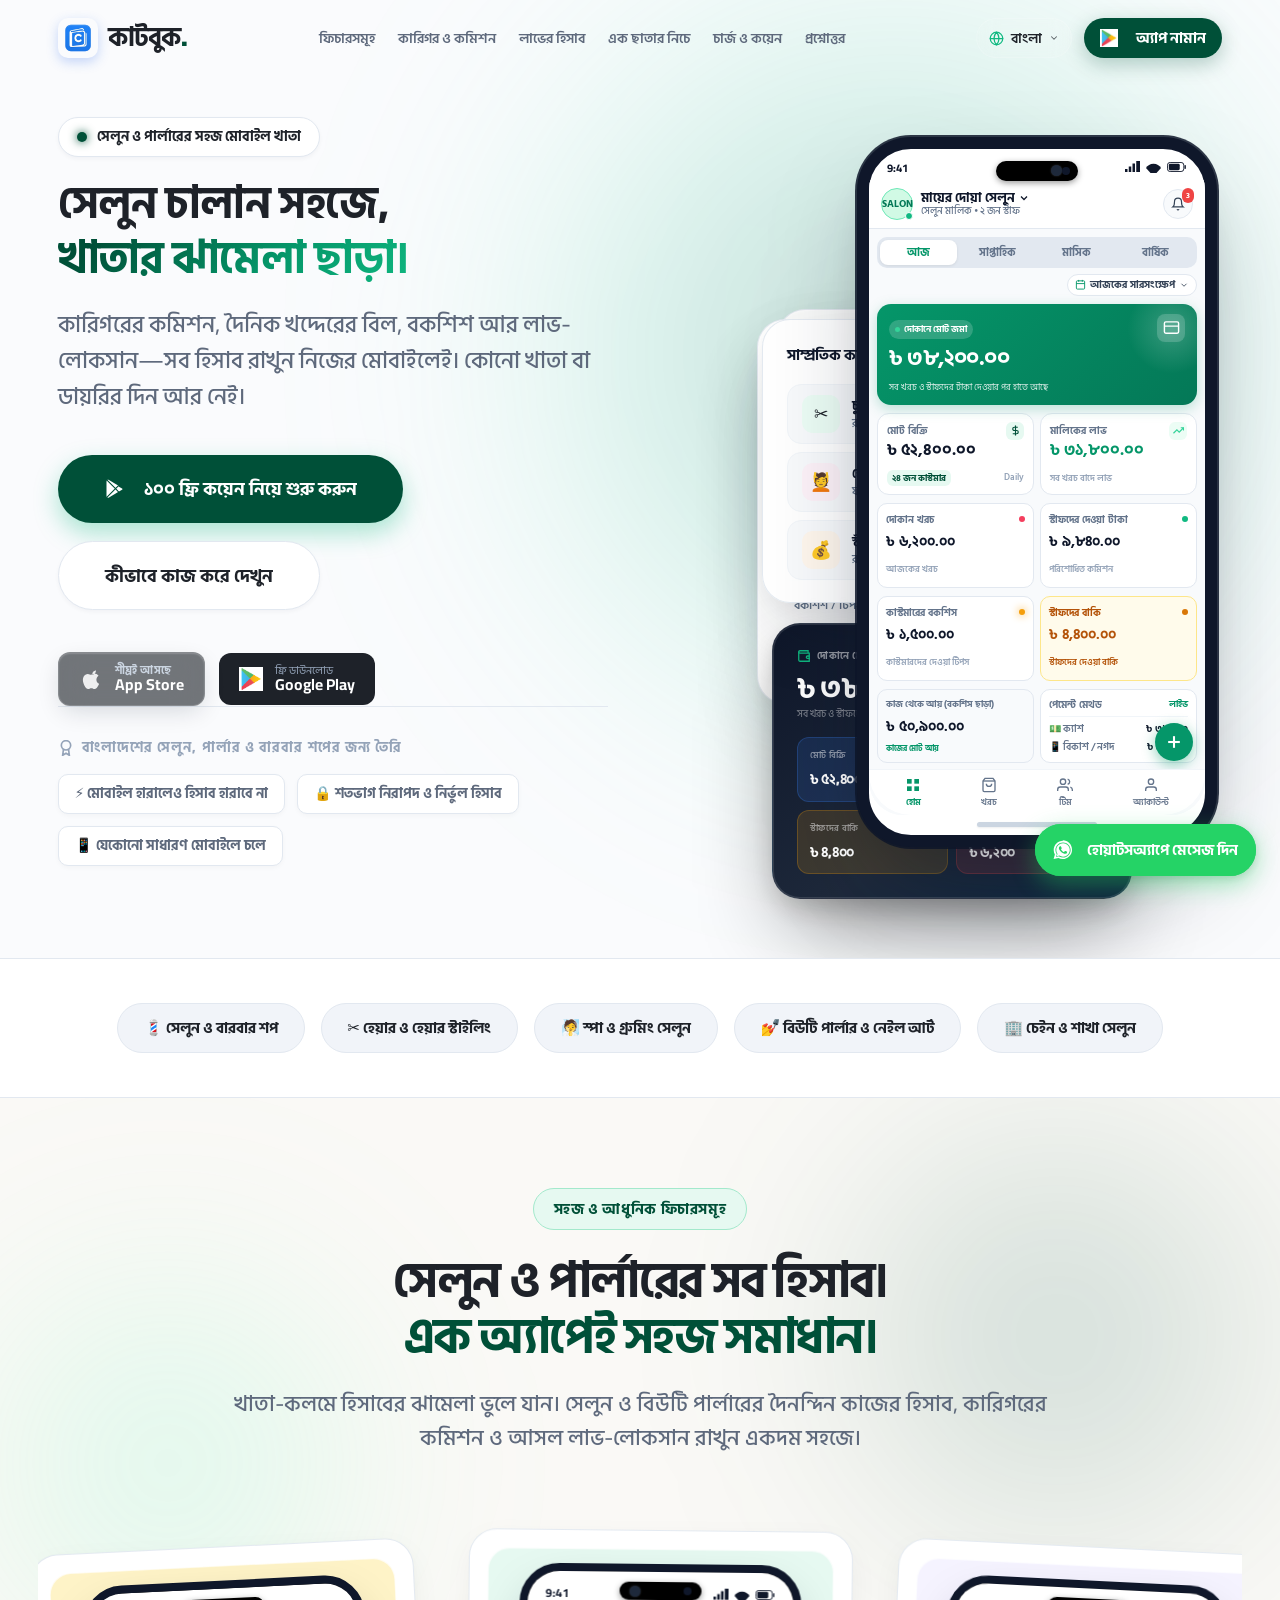
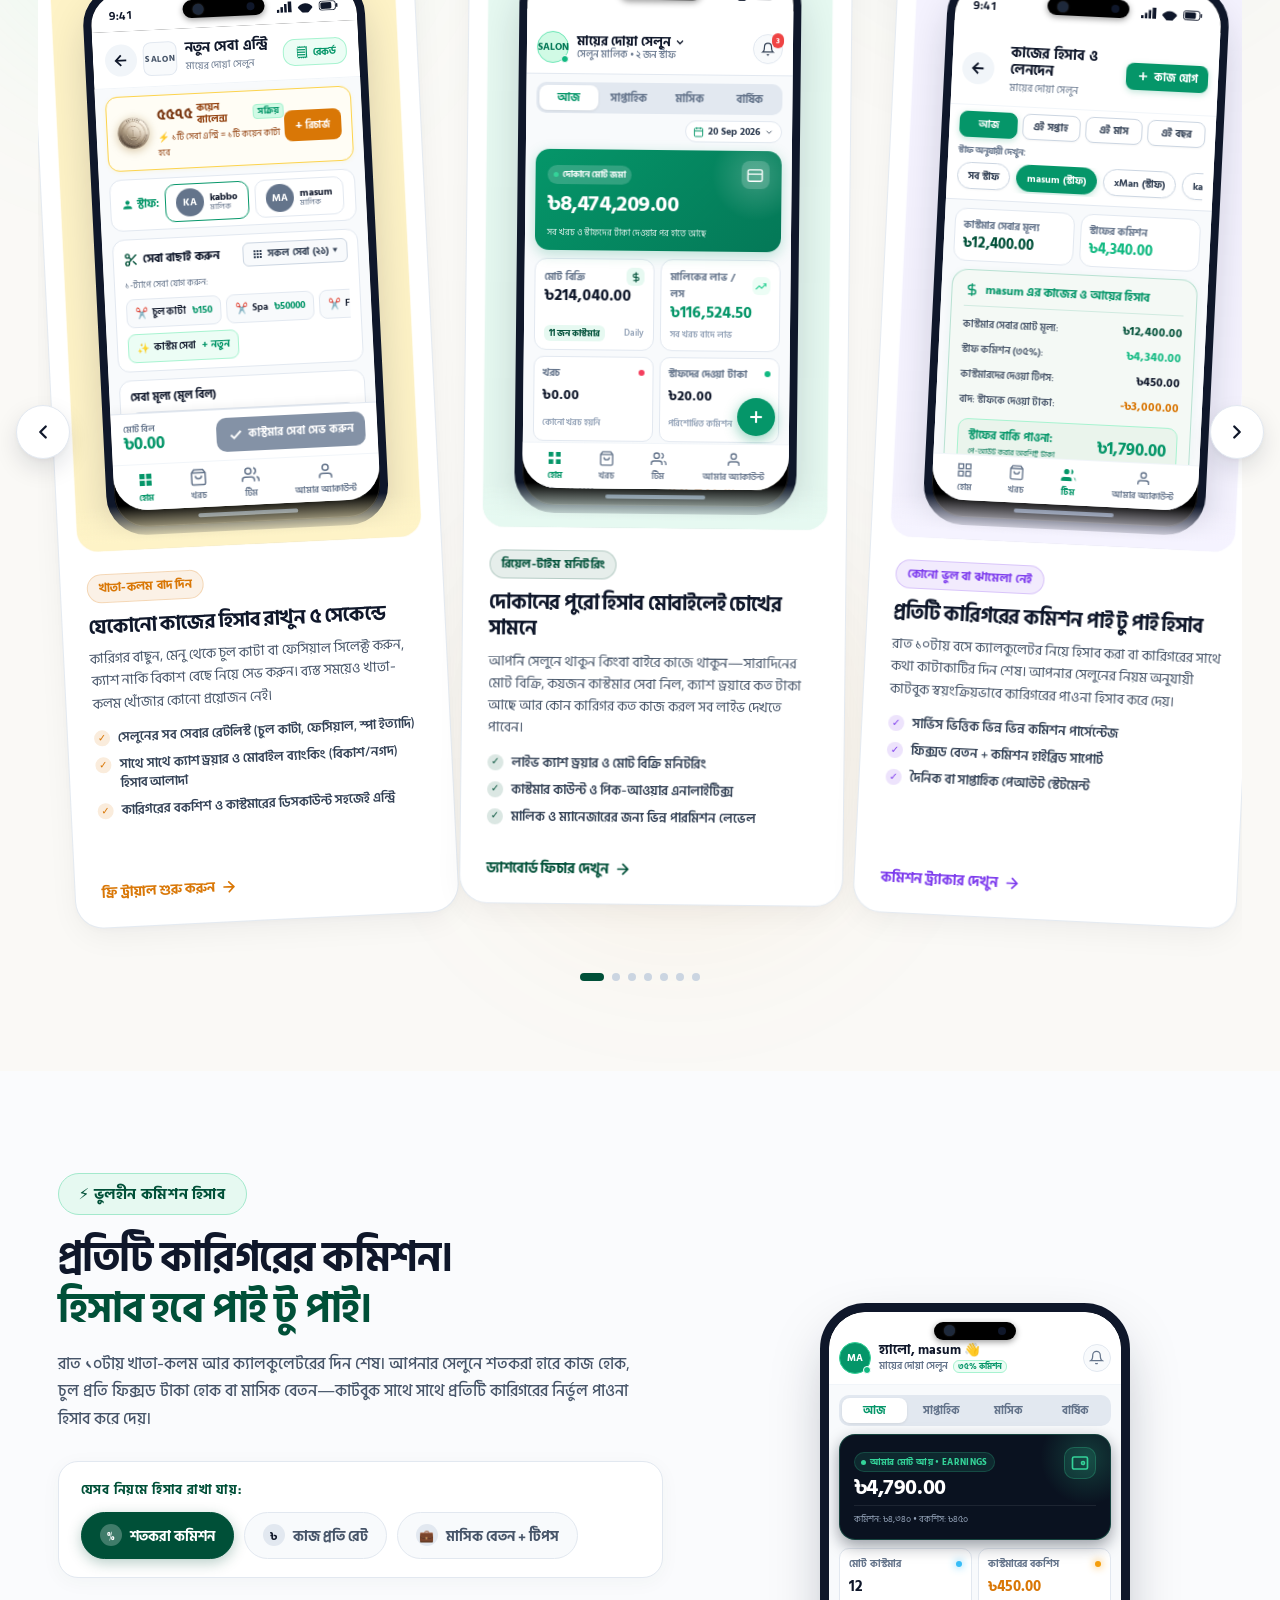
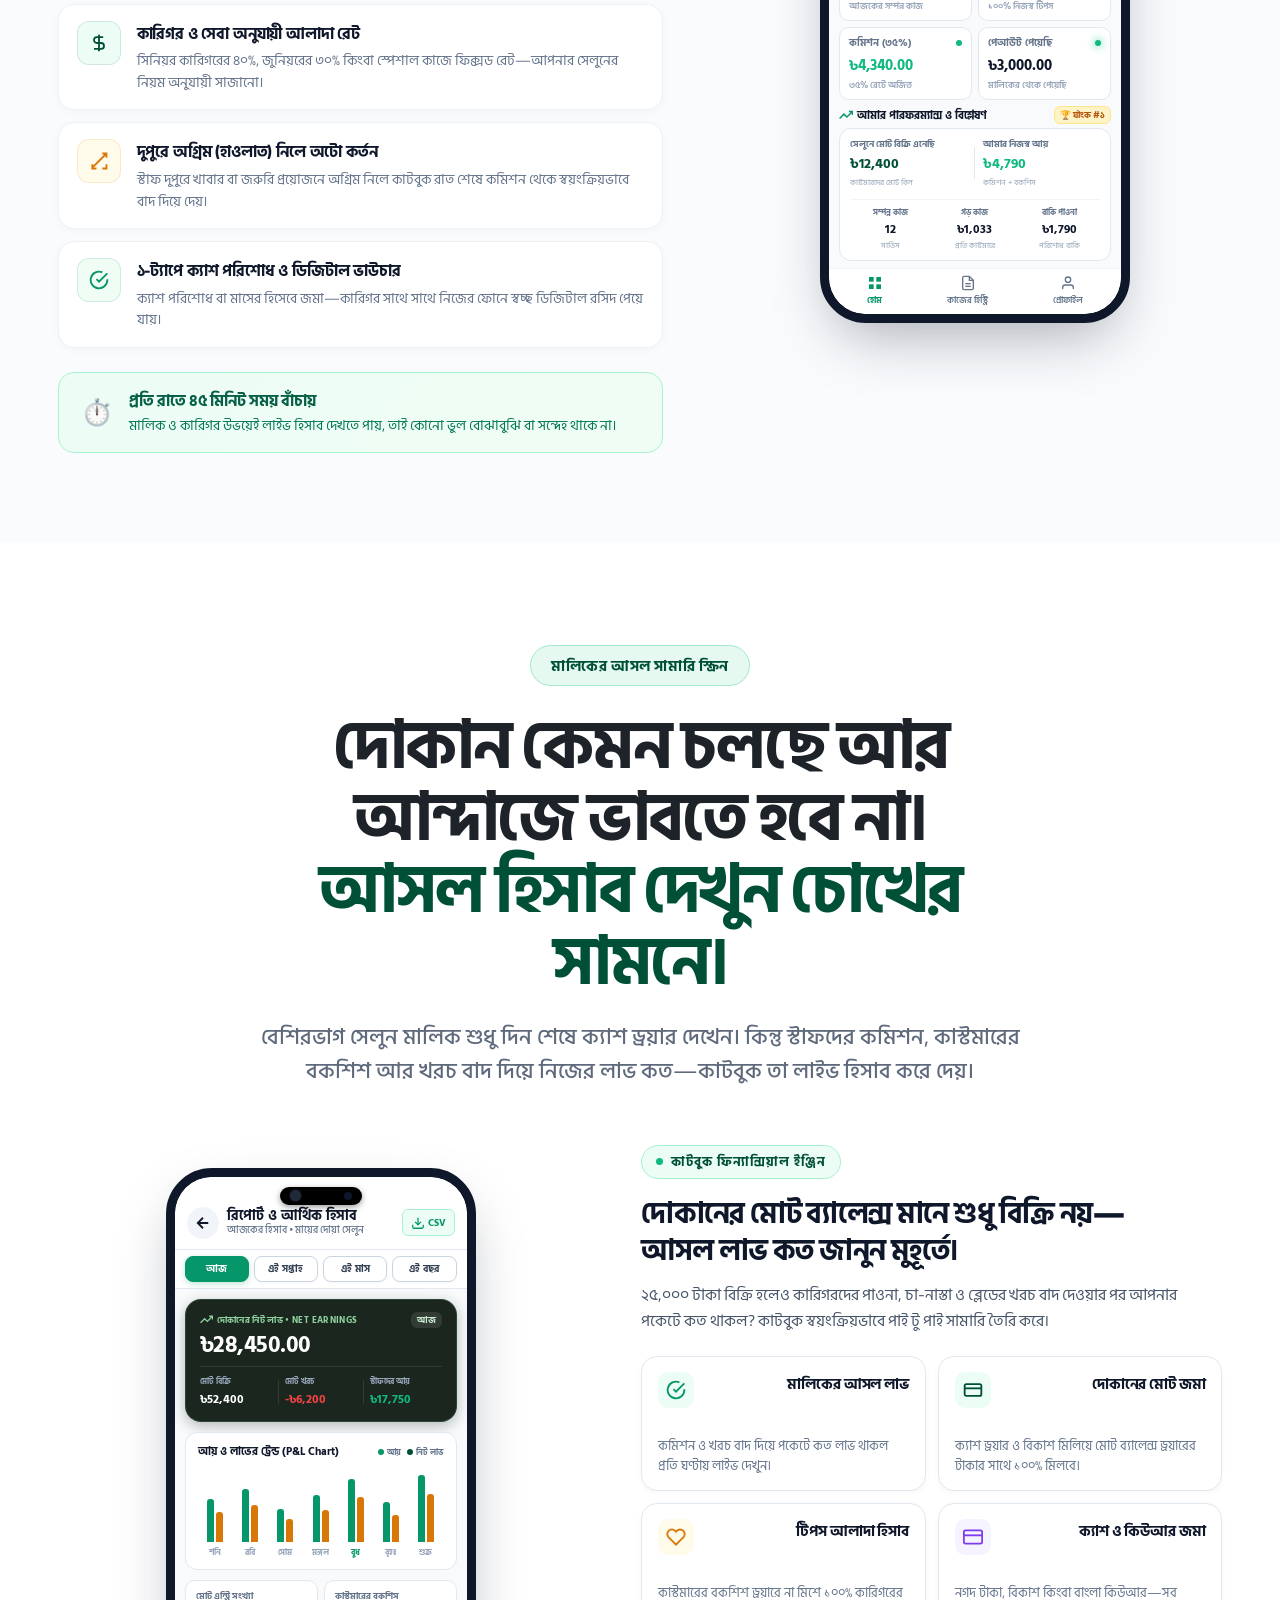
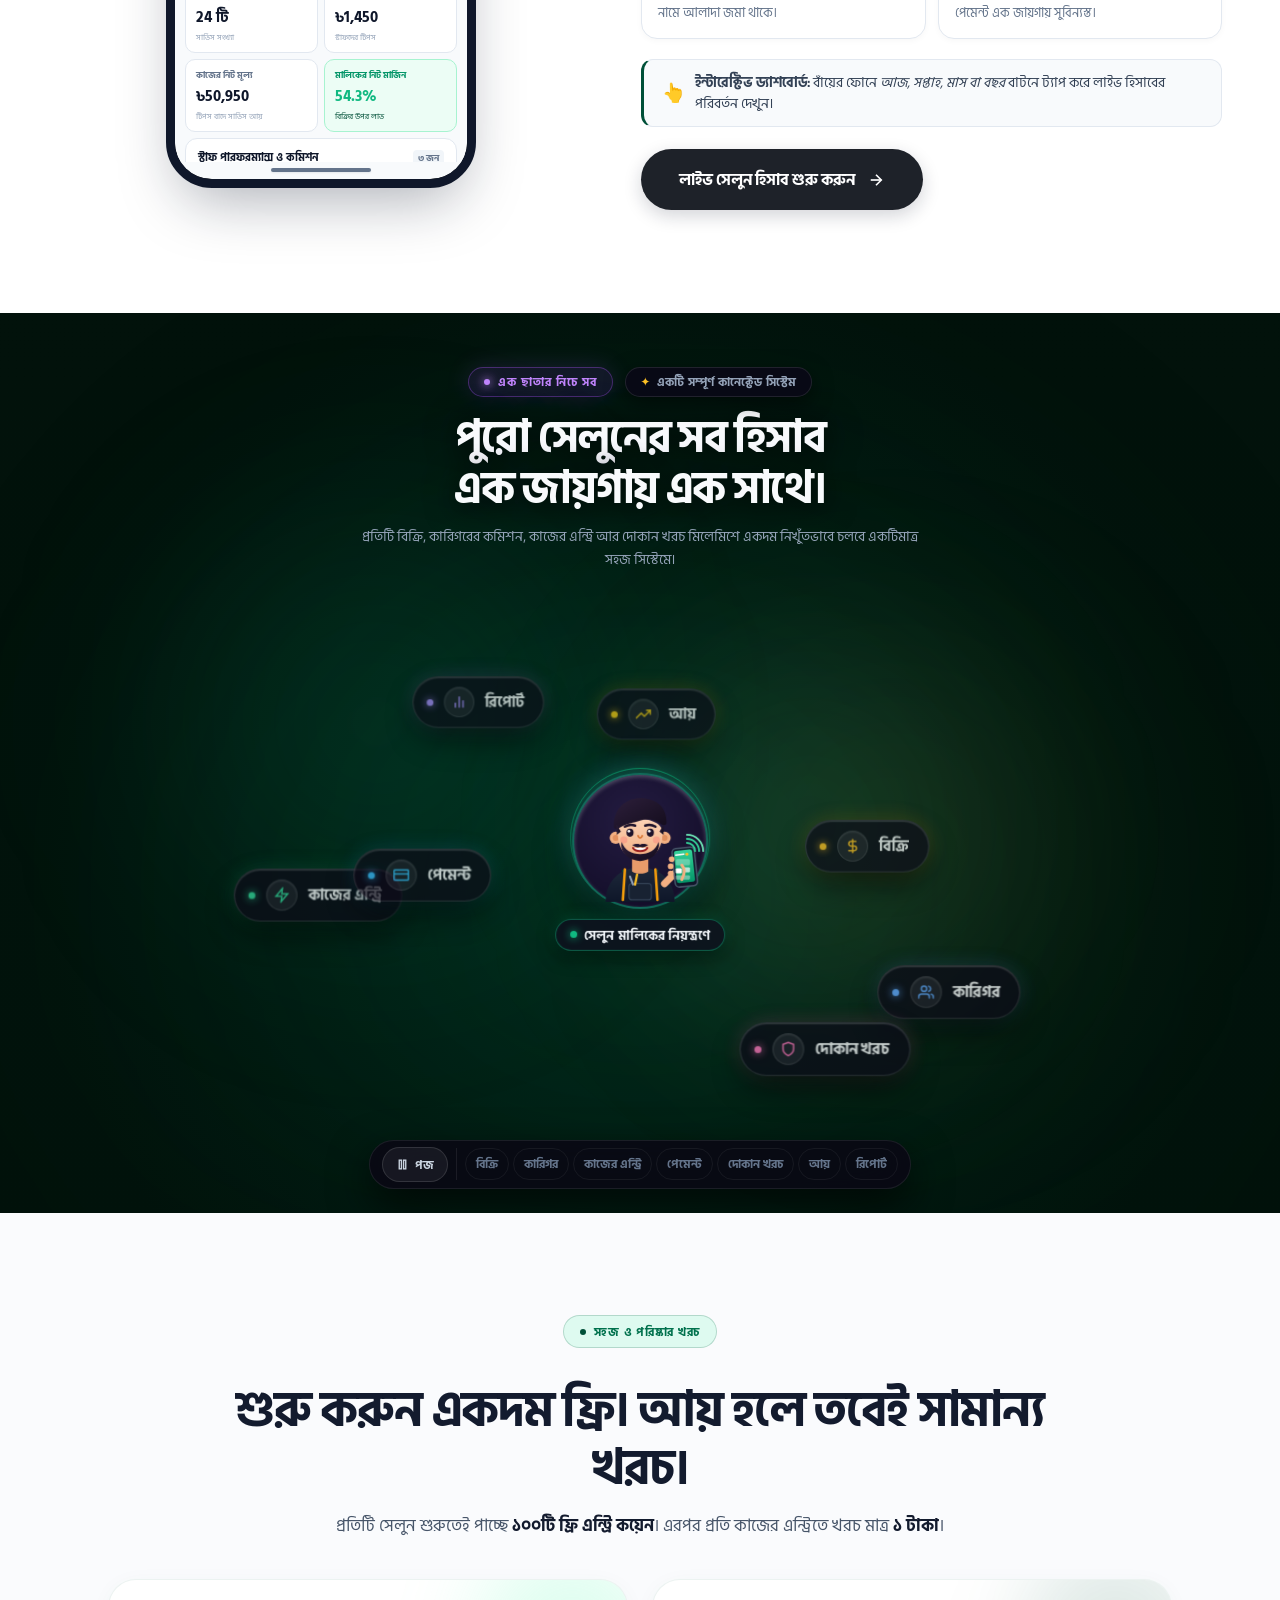
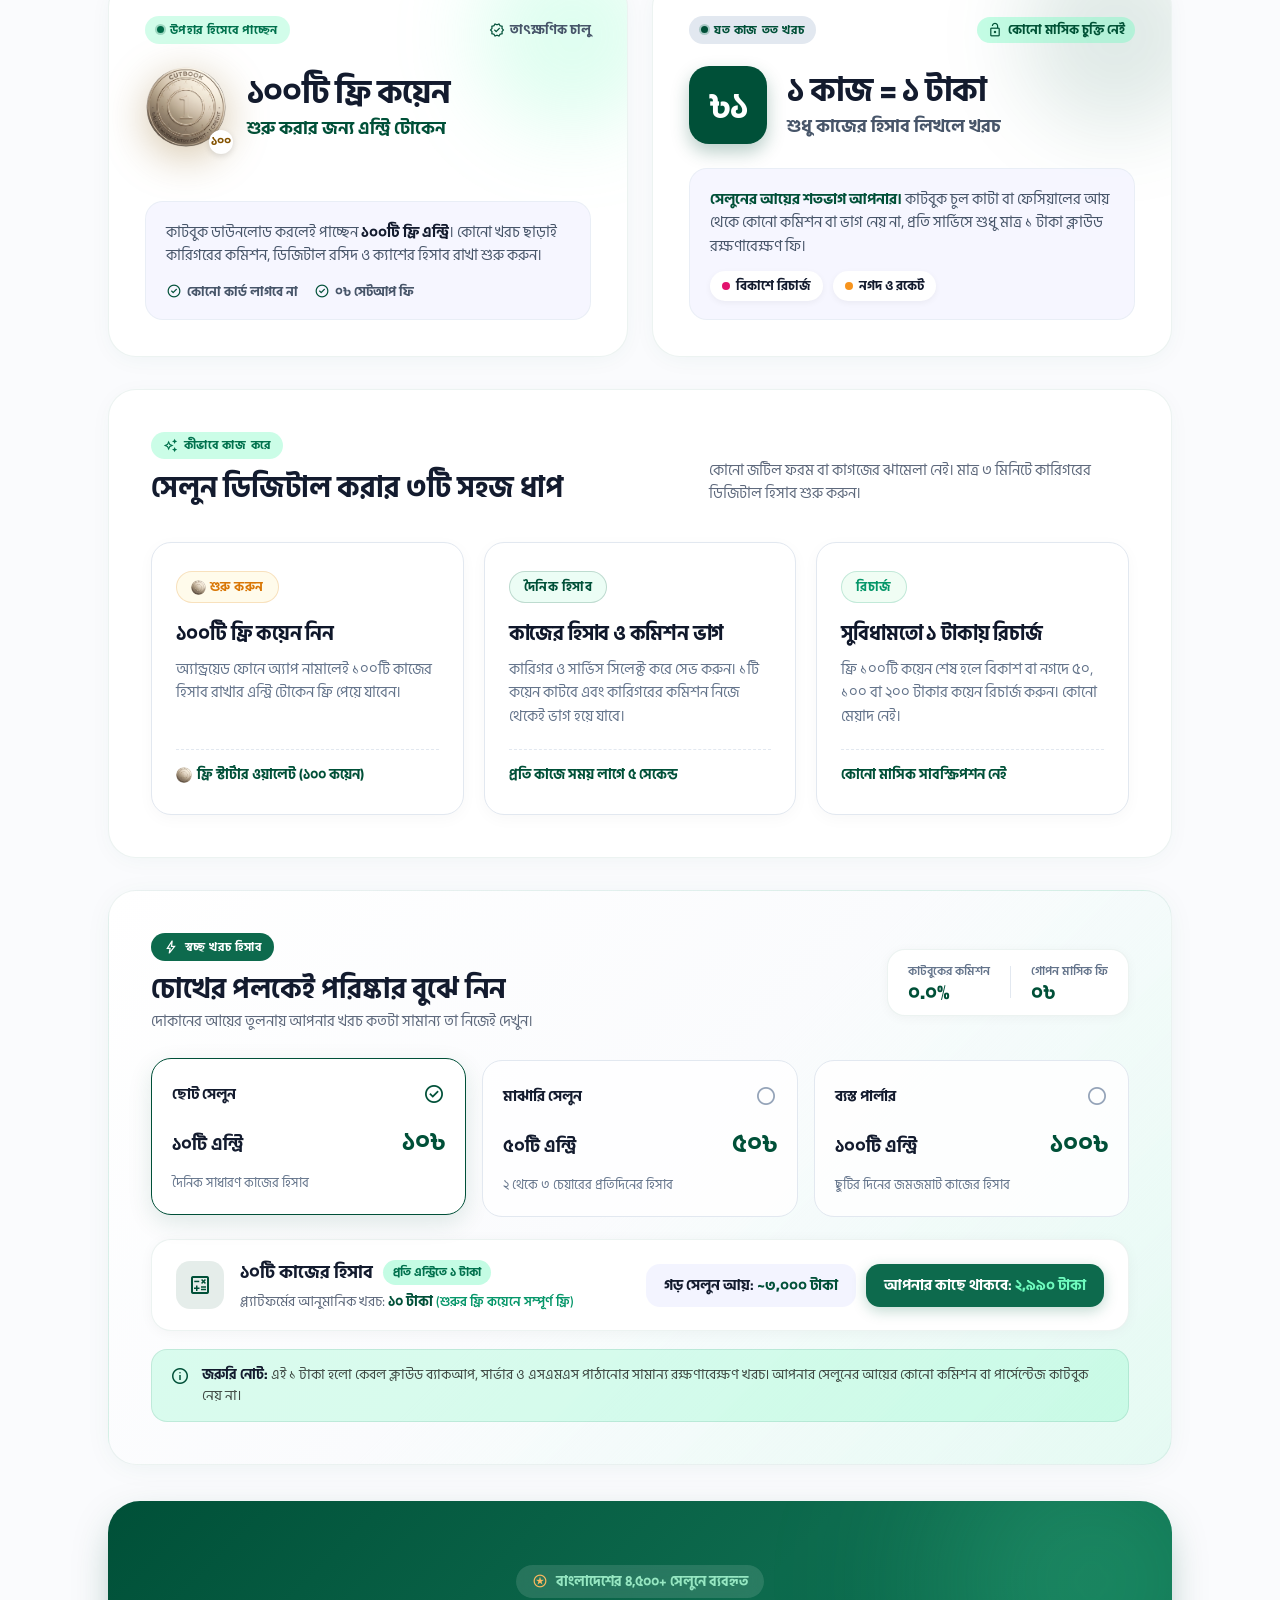
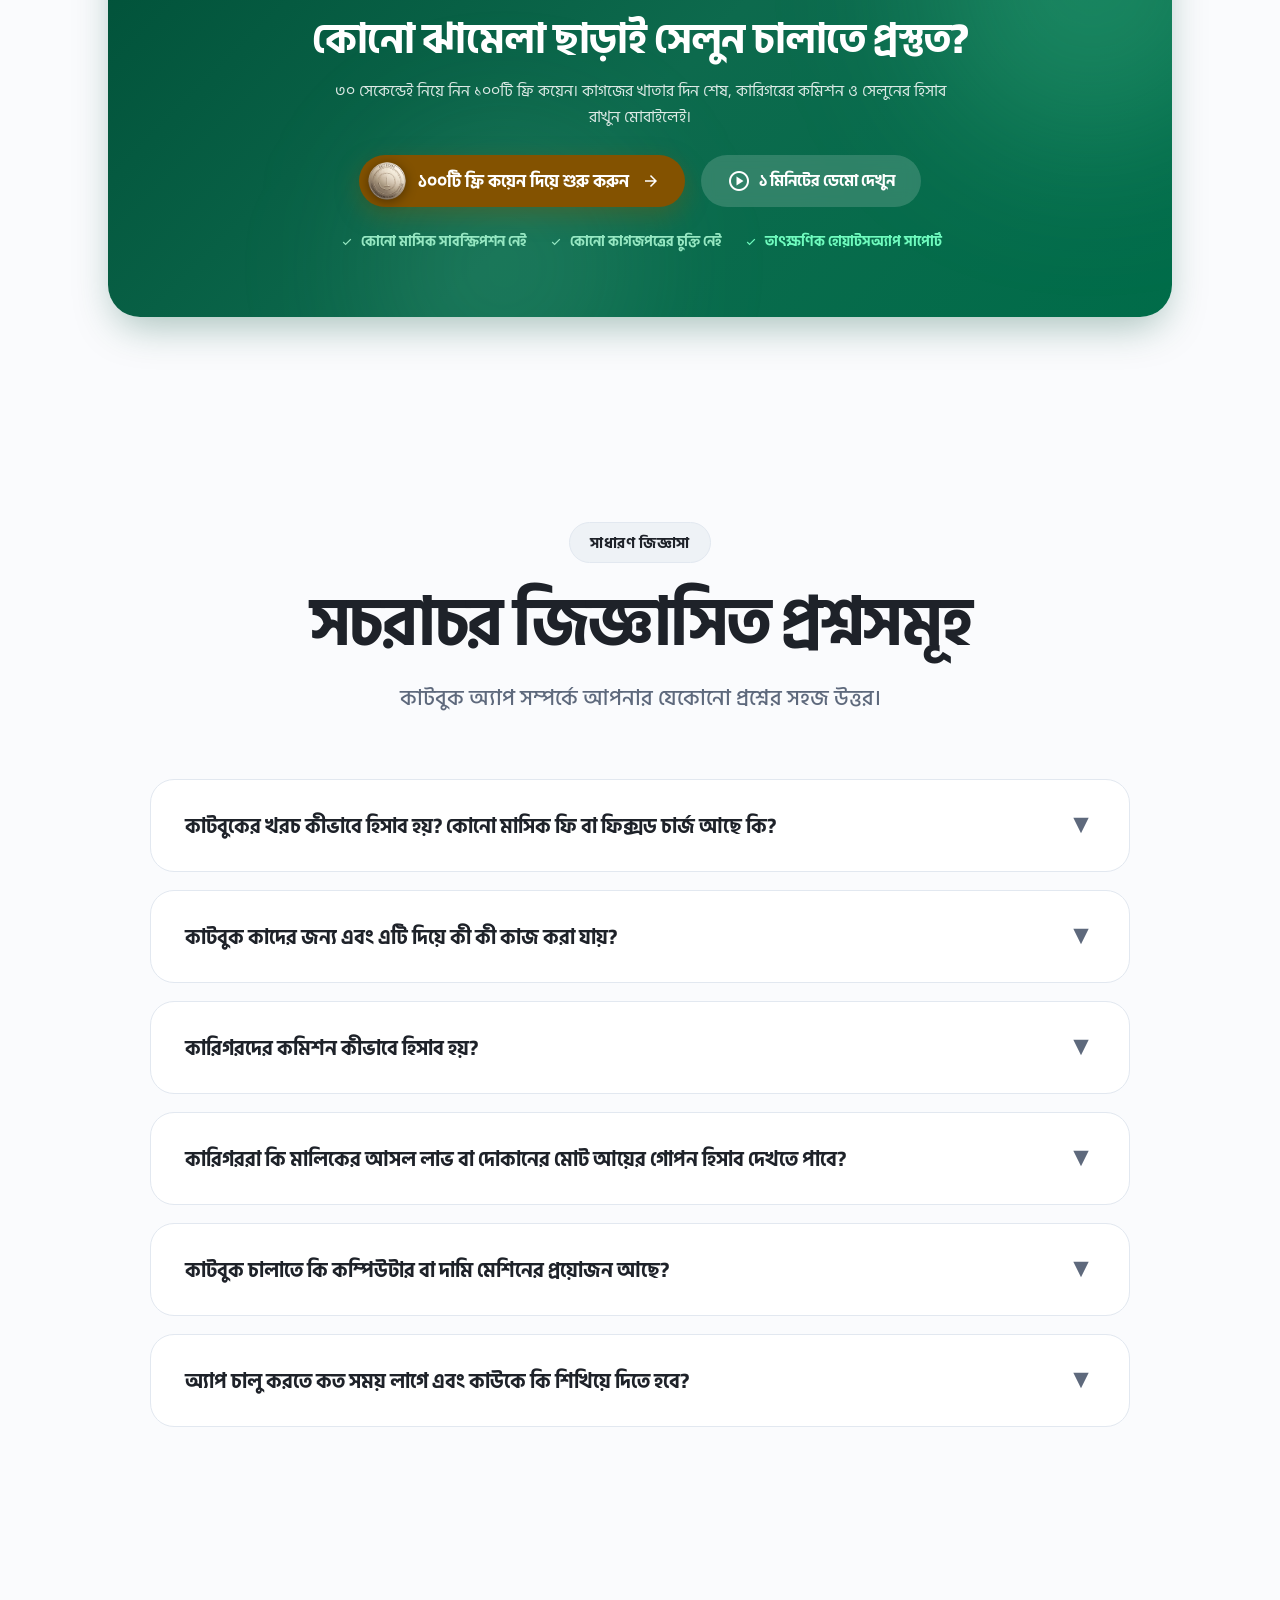
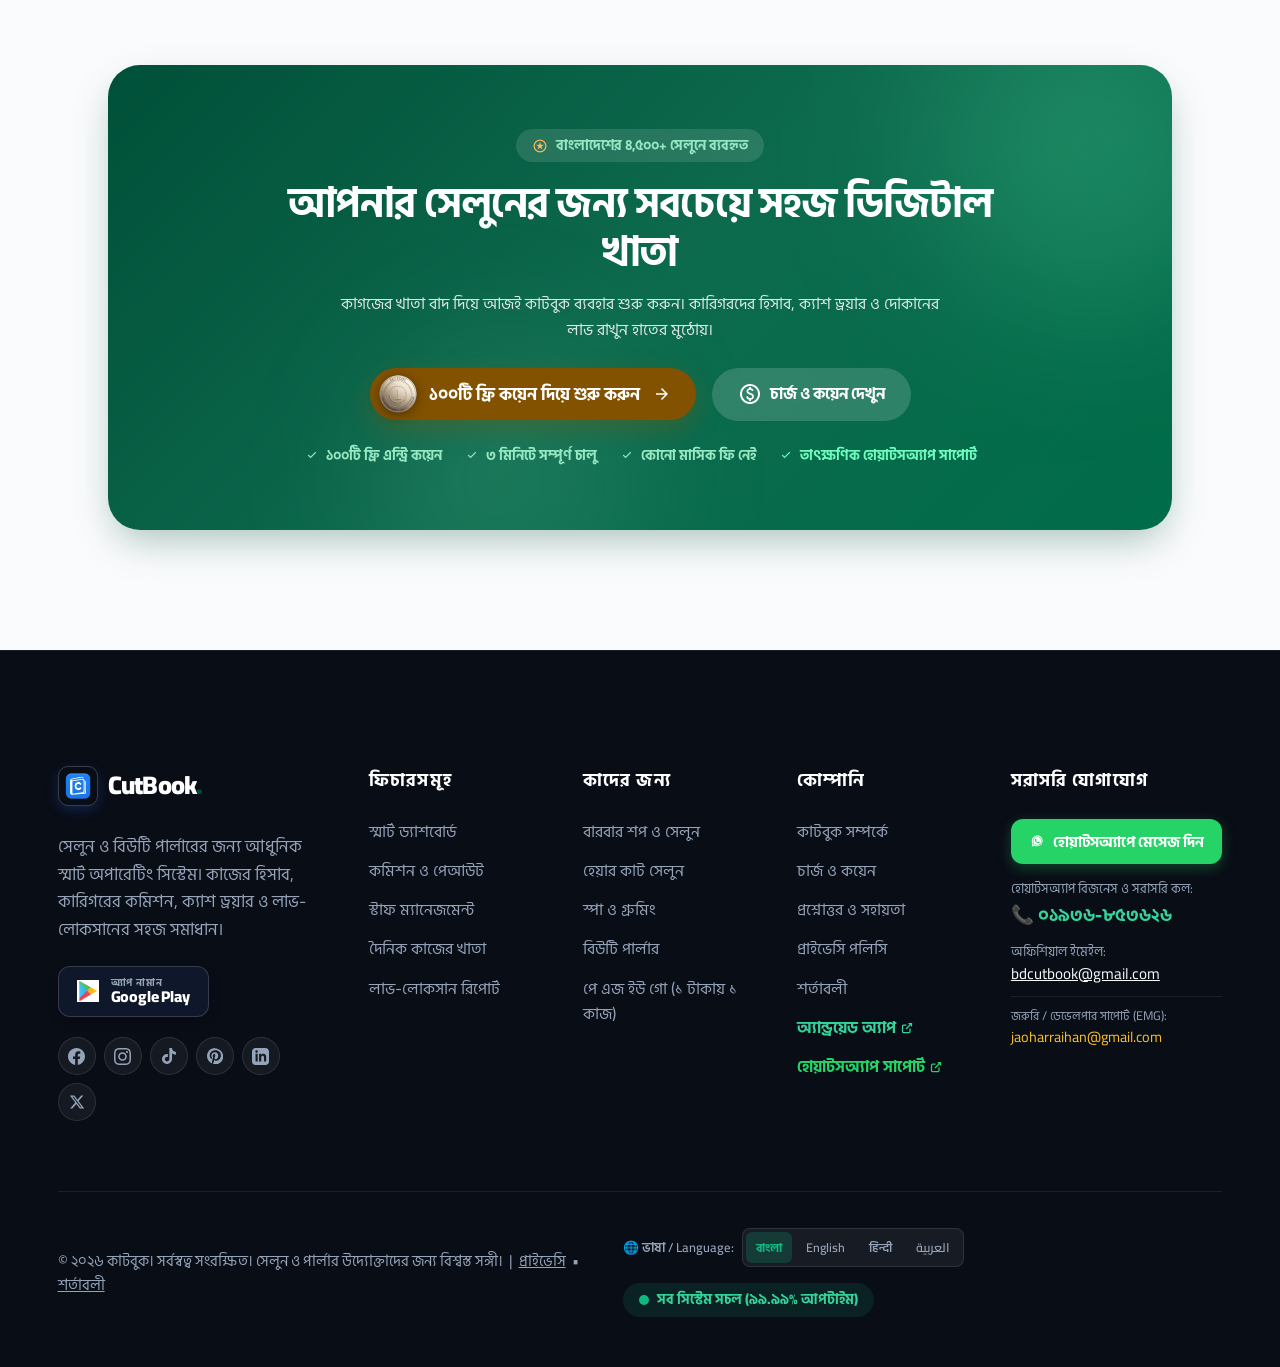
==== commit f87df87b: "feat: integrate official CutBook 3D gold coin into simulator, pricing, and CTA components" ====
--- a/index.html
+++ b/index.html
@@ -171,7 +171,7 @@
   <link rel="stylesheet" href="https://fonts.googleapis.com/css2?family=Material+Symbols+Outlined:opsz,wght,FILL,GRAD@20..48,100..700,0..1,-50..200">
 
   <!-- Stylesheets (Minified Production Bundle) -->
-  <link rel="stylesheet" href="css/style.min.css?v=speed223">
+  <link rel="stylesheet" href="css/style.min.css?v=speed224">
 </head>
 <body>
 
@@ -859,7 +859,9 @@
                   <!-- 1. VIP Gold Coin Card -->
                   <div class="rn-coin-card">
                     <div class="rn-coin-left">
-                      <div class="rn-coin-medallion">🪙</div>
+                      <div class="rn-coin-medallion">
+                        <img src="assets/images/cutbookcoin.png" alt="CutBook Coin" class="rn-coin-img" width="32" height="32" loading="lazy">
+                      </div>
                       <div class="rn-coin-info">
                         <div class="rn-coin-title-row">
                           <span class="rn-coin-balance">৫৫৭৫</span>
@@ -3570,15 +3572,15 @@
           </div>
 
           <div class="cost-card-hero-row">
-            <div class="cost-emblem-box emblem-gold">
-              <span class="cost-emblem-num">১০০</span>
-              <div class="cost-emblem-mini-badge">
-                <span class="material-symbols-outlined cost-icon-gold">monetization_on</span>
+            <div class="cost-emblem-box emblem-gold cost-coin-hero-wrapper">
+              <img src="assets/images/cutbookcoin.png" alt="CutBook 3D Coin" class="cost-coin-showcase-img" width="80" height="80" loading="lazy">
+              <div class="cost-emblem-mini-badge" title="১০০ ফ্রি এন্ট্রি">
+                <span class="cost-coin-mini-num">১০০</span>
               </div>
             </div>
             <div class="cost-card-hero-text">
-              <h3 class="cost-hero-val">১০০টি ফ্রি</h3>
-              <p class="cost-hero-sub">শুরু করার জন্য এন্ট্রি কয়েন</p>
+              <h3 class="cost-hero-val">১০০টি ফ্রি কয়েন</h3>
+              <p class="cost-hero-sub">শুরু করার জন্য এন্ট্রি টোকেন</p>
             </div>
           </div>
 
@@ -3662,7 +3664,10 @@
         <div class="cost-steps-grid">
           <!-- Step 1 -->
           <div class="cost-step-box">
-            <span class="cost-step-badge badge-amber">শুরু করুন</span>
+            <span class="cost-step-badge badge-amber">
+              <img src="assets/images/cutbookcoin.png" alt="Coin" class="step-coin-badge-icon" width="15" height="15" loading="lazy">
+              <span>শুরু করুন</span>
+            </span>
             <div class="cost-step-body">
               <h4 class="cost-step-name">১০০টি ফ্রি কয়েন নিন</h4>
               <p class="cost-step-p">
@@ -3670,7 +3675,8 @@
               </p>
             </div>
             <div class="cost-step-highlight">
-              <span>ফ্রি স্টার্টার ওয়ালেট</span>
+              <img src="assets/images/cutbookcoin.png" alt="Coin" class="step-coin-highlight-icon" width="16" height="16" loading="lazy">
+              <span>ফ্রি স্টার্টার ওয়ালেট (১০০ কয়েন)</span>
             </div>
           </div>
 
@@ -3829,7 +3835,9 @@
           </p>
           <div class="cost-banner-actions-row">
             <a href="https://play.google.com/store/apps/details?id=com.teamcutbook.app" target="_blank" rel="noopener noreferrer" class="cost-btn-gold">
-              <span class="cost-btn-coin-emblem">১০০</span>
+              <span class="cost-btn-coin-emblem">
+                <img src="assets/images/cutbookcoin.png" alt="CutBook Coin" class="cost-btn-coin-img" width="34" height="34" loading="lazy">
+              </span>
               <span class="cost-btn-text">১০০টি ফ্রি কয়েন দিয়ে শুরু করুন</span>
               <span class="material-symbols-outlined cost-btn-arrow">arrow_forward</span>
             </a>
@@ -3966,7 +3974,9 @@
           </p>
           <div class="cost-banner-actions-row">
             <a href="https://play.google.com/store/apps/details?id=com.teamcutbook.app" target="_blank" rel="noopener noreferrer" class="cost-btn-gold">
-              <span class="cost-btn-coin-emblem">১০০</span>
+              <span class="cost-btn-coin-emblem">
+                <img src="assets/images/cutbookcoin.png" alt="CutBook Coin" class="cost-btn-coin-img" width="34" height="34" loading="lazy">
+              </span>
               <span class="cost-btn-text">১০০টি ফ্রি কয়েন দিয়ে শুরু করুন</span>
               <span class="material-symbols-outlined cost-btn-arrow">arrow_forward</span>
             </a>
@@ -4149,7 +4159,9 @@
   <div class="mobile-sticky-dock notranslate" id="mobileStickyDock" aria-label="Quick App Download">
     <a href="https://play.google.com/store/apps/details?id=com.teamcutbook.app" target="_blank" rel="noopener noreferrer" class="mobile-dock-btn">
       <div class="mobile-dock-left">
-        <span class="mobile-dock-icon">🎁</span>
+        <span class="mobile-dock-icon">
+          <img src="assets/images/cutbookcoin.png" alt="CutBook Coin" class="mobile-dock-coin-img" width="24" height="24" loading="lazy">
+        </span>
         <span class="mobile-dock-text">১০০ ফ্রি কয়েন নিয়ে অ্যাপ নামান</span>
       </div>
       <div class="mobile-dock-right">
--- a/css/style.min.css
+++ b/css/style.min.css
@@ -1 +1 @@
-:root{--color-primary:#1E2229;--color-primary-dark:#0F1218;--color-brand-green:#005038;--color-brand-green-hover:#003827;--color-brand-green-light:#e6f9f1;--color-brand-green-border:#a3e9cc;--color-brand-mint:#6ffbbe;--color-brand-mint-accent:#10B981;--color-brand-gold:#D97706;--color-brand-gold-dark:#835200;--color-brand-gold-light:#FEF3C7;--color-accent-blue:#005038;--color-accent-indigo:#059669;--color-accent-cyan:#10B981;--color-accent-amber:#D97706;--color-accent-rose:#F43F5E;--color-accent-purple:#005038;--bg-body:#FAFBFD;--bg-surface:#FFFFFF;--bg-surface-elevated:#FFFFFF;--bg-subtle:#F1F4F9;--bg-dark:#0F1218;--bg-dark-card:#181C26;--bg-dark-border:rgba(255, 255, 255, 0.1);--text-main:#1E2229;--text-muted:#5E697C;--text-light:#94A3B8;--text-on-dark:#FFFFFF;--text-on-dark-muted:#CBD5E1;--border-light:#E2E8F0;--border-subtle:#EDF2F7;--shadow-sm:0 2px 4px rgba(15, 23, 42, 0.04);--shadow-md:0 6px 16px -2px rgba(15, 23, 42, 0.08);--shadow-lg:0 16px 36px -4px rgba(15, 23, 42, 0.1);--shadow-xl:0 28px 60px -12px rgba(15, 23, 42, 0.14);--shadow-glass:0 20px 50px rgba(0, 0, 0, 0.08);--radius-sm:10px;--radius-md:16px;--radius-lg:24px;--radius-xl:32px;--radius-pill:9999px;--font-heading:'Cairo','Hind Siliguri','Hind','Plus Jakarta Sans',system-ui,-apple-system,sans-serif;--font-body:'Cairo','Hind Siliguri','Hind','Plus Jakarta Sans',system-ui,-apple-system,sans-serif;--ease-spring:cubic-bezier(0.16, 1, 0.3, 1);--ease-smooth:cubic-bezier(0.4, 0, 0.2, 1);--transition-fast:0.18s var(--ease-smooth);--transition-normal:0.35s var(--ease-spring);--transition-slow:0.65s var(--ease-spring);--page-padding:clamp(20px, 4.5vw, 90px);--container-max:1680px;--container-narrow:1280px;--nav-height:76px}*,::after,::before{box-sizing:border-box;margin:0;padding:0}html{font-size:16px;scroll-behavior:smooth;-webkit-font-smoothing:antialiased;-moz-osx-font-smoothing:grayscale;overflow-x:hidden;width:100%;max-width:100%}body{font-family:var(--font-body);background-color:var(--bg-body);color:var(--text-main);line-height:1.55;overflow-x:hidden;width:100%;max-width:100%;position:relative}img,svg{display:block;max-width:100%}a{color:inherit;text-decoration:none;transition:all var(--transition-fast)}button{cursor:pointer;font-family:inherit;border:none;background:0 0;outline:0}.container{width:100%;max-width:var(--container-max);margin-left:auto;margin-right:auto;padding-left:var(--page-padding);padding-right:var(--page-padding)}.section{position:relative;width:100%;padding-top:clamp(80px,8vw,140px);padding-bottom:clamp(80px,8vw,140px)}.section-lg{padding-top:clamp(100px,11vw,180px);padding-bottom:clamp(100px,11vw,180px)}.section-header{text-align:center;max-width:1080px;margin:0 auto clamp(40px,5vw,72px) auto}.section-tag{display:inline-flex;align-items:center;gap:8px;padding:8px 20px;background-color:#eef2f6;color:var(--color-primary);border-radius:var(--radius-pill);font-family:var(--font-heading);font-size:clamp(.9rem, 1.2vw, 1.25rem);font-weight:800;letter-spacing:.04em;text-transform:uppercase;margin-bottom:22px;border:1px solid var(--border-light)}.section-tag.tag-green{background-color:var(--color-brand-green-light);color:var(--color-brand-green);border-color:var(--color-brand-green-border)}.section-tag.tag-dark{background-color:rgba(255,255,255,.12);color:#fff;border-color:rgba(255,255,255,.2)}.section-title{font-family:var(--font-heading);font-size:clamp(2.4rem, 5.2vw, 5.2rem);font-weight:900;line-height:1.08;letter-spacing:-.035em;color:var(--text-main);margin-bottom:24px}.section-title.mega{font-size:clamp(2.8rem, 6.8vw, 7.2rem);line-height:1.02}.section-title.title-white{color:#fff}.section-title span.highlight-green{color:var(--color-brand-green)}.section-desc{font-size:clamp(1.15rem, 1.7vw, 1.65rem);color:var(--text-muted);line-height:1.55;max-width:880px;margin:0 auto;font-weight:450}.section-desc.desc-white{color:var(--text-on-dark-muted)}.btn{display:inline-flex;align-items:center;justify-content:center;gap:12px;padding:18px 38px;font-size:clamp(1rem, 1.25vw, 1.35rem);font-weight:700;border-radius:var(--radius-md);transition:all var(--transition-normal);text-decoration:none;white-space:nowrap}.btn-primary{background-color:var(--color-primary);color:#fff;box-shadow:0 6px 18px rgba(15,23,42,.18)}.btn-primary:hover{background-color:#000;transform:translateY(-2px);box-shadow:0 10px 28px rgba(15,23,42,.28);color:#fff}.btn-green{background-color:var(--color-brand-green);color:#fff;box-shadow:0 6px 20px rgba(0,80,56,.28)}.btn-green:hover{background-color:var(--color-brand-green-hover);transform:translateY(-2px);box-shadow:0 12px 30px rgba(0,80,56,.4)}.btn-green .play-icon-stroke{stroke:var(--color-brand-green,#005038);transition:stroke .2s ease}.btn-green:hover .play-icon-stroke{stroke:var(--color-brand-green-hover,#003827)}.btn-secondary{background-color:#fff;color:var(--text-main);border:1px solid var(--border-light);box-shadow:var(--shadow-sm)}.btn-secondary:hover{background-color:var(--bg-subtle);border-color:#cbd5e1;transform:translateY(-2px)}.btn-white{background-color:#fff;color:#000;font-weight:800;box-shadow:0 8px 24px rgba(0,0,0,.15)}.btn-white:hover{background-color:#f8fafc;transform:translateY(-3px);box-shadow:0 14px 36px rgba(0,0,0,.22)}.btn-outline-white{background-color:transparent;color:#fff;border:1.5px solid rgba(255,255,255,.35)}.btn-outline-white:hover{background-color:rgba(255,255,255,.15);border-color:#fff;transform:translateY(-2px)}.btn-sm{padding:12px 24px;font-size:.95rem;border-radius:var(--radius-sm)}.btn-lg{padding:20px 46px;font-size:clamp(1.1rem, 1.35vw, 1.45rem);border-radius:var(--radius-md)}.btn-pill{border-radius:var(--radius-pill)}.site-header{position:fixed;top:0;left:0;width:100%;height:76px;z-index:1000;transition:all var(--transition-normal);display:flex;align-items:center}.site-header.scrolled{background:rgba(255,255,255,.95);backdrop-filter:blur(20px);-webkit-backdrop-filter:blur(20px);border-bottom:1px solid rgba(226,232,240,.85);box-shadow:0 4px 20px rgba(0,0,0,.05);height:70px}.nav-container{display:flex;align-items:center;justify-content:space-between;width:100%;height:100%;box-sizing:border-box}.brand-logo{display:inline-flex;align-items:center;gap:10px;font-family:var(--font-heading);font-size:clamp(1.4rem, 2vw, 1.95rem);font-weight:900;letter-spacing:-.03em;color:var(--color-primary);white-space:nowrap;flex-shrink:0;line-height:1}.brand-logo span{display:inline-flex;align-items:baseline;white-space:nowrap}.brand-logo-icon{width:44px;height:44px;border-radius:12px;background:linear-gradient(135deg,#0f172a 0,#1e293b 100%);display:flex;align-items:center;justify-content:center;color:#fff;box-shadow:0 4px 12px rgba(15,23,42,.18)}.brand-logo-icon svg{width:24px;height:24px}.brand-logo span.logo-dot{color:var(--color-brand-green);display:inline;unicode-bidi:isolate}.brand-logo-img{width:40px;height:40px;border-radius:10px;object-fit:cover;display:block;box-shadow:0 4px 12px rgba(37,99,235,.25);flex-shrink:0;transition:transform .2s ease}.brand-logo:hover .brand-logo-img{transform:scale(1.05)}.nav-download-btn{display:inline-flex;align-items:center;font-weight:800;padding:8px 16px;white-space:nowrap;flex-shrink:0}.btn-hero-download{display:inline-flex;align-items:center;font-weight:800;box-shadow:0 10px 25px rgba(16,185,129,.35);transition:transform .2s ease,box-shadow .2s ease}.btn-hero-download:hover{transform:translateY(-2px);box-shadow:0 14px 30px rgba(16,185,129,.45)}.nav-menu{display:flex;align-items:center;gap:clamp(14px,1.8vw,28px);margin:0 16px;flex-shrink:1}.nav-link{font-size:clamp(.88rem, .95vw, 1.02rem);font-weight:600;color:var(--text-muted);position:relative;padding:6px 0;white-space:nowrap;line-height:1.2}.nav-link:hover{color:var(--color-primary)}.nav-actions{display:flex;align-items:center;gap:12px;flex-shrink:0}.hamburger-btn{display:none;flex-direction:column;justify-content:center;gap:6px;width:44px;height:44px;padding:10px;border-radius:var(--radius-sm);background:var(--bg-subtle);border:none;cursor:pointer;flex-shrink:0}.hamburger-btn span{display:block;width:100%;height:2.5px;background-color:var(--color-primary);border-radius:2px}.mobile-nav-drawer{position:fixed;top:0;right:0;width:min(340px,85vw);height:100vh;height:100dvh;background:#fff;z-index:1001;padding:36px 28px;box-shadow:-10px 0 40px rgba(0,0,0,.12);display:flex;flex-direction:column;transform:translateX(100%);visibility:hidden;pointer-events:none;transition:transform var(--transition-slow),visibility var(--transition-slow)}.mobile-nav-drawer.open{transform:translateX(0);visibility:visible;pointer-events:auto}.mobile-nav-backdrop{position:fixed;top:0;left:0;width:100vw;height:100vh;background:rgba(15,23,42,.45);backdrop-filter:blur(6px);z-index:1000;opacity:0;pointer-events:none;transition:opacity var(--transition-normal)}.mobile-nav-backdrop.open{opacity:1;pointer-events:auto}.mobile-drawer-header{display:flex;align-items:center;justify-content:space-between;margin-bottom:40px}.mobile-close-btn{font-size:2rem;color:var(--text-muted)}.mobile-nav-links{display:flex;flex-direction:column;gap:22px;margin-bottom:auto}.mobile-nav-link{font-size:1.25rem;font-weight:800;color:var(--color-primary)}.mobile-drawer-footer{display:flex;flex-direction:column;gap:14px}.hero-section{position:relative;padding-top:calc(var(--nav-height) + clamp(16px,2vw,30px));padding-bottom:clamp(50px,6vw,100px);overflow:hidden}.hero-bg-glow{position:absolute;top:-10%;right:-5%;width:min(900px,100vw);height:min(900px,100vw);max-width:100%;background:radial-gradient(circle,rgba(0,80,56,.22) 0,rgba(16,185,129,.16) 35%,rgba(111,251,190,.08) 60%,transparent 75%);filter:blur(100px);z-index:0;pointer-events:none}.hero-grid{display:grid;grid-template-columns:1fr 1fr;gap:clamp(40px,5vw,80px);align-items:center;position:relative;z-index:1}.hero-content{max-width:820px}.hero-pill-badge{display:inline-flex;align-items:center;gap:10px;padding:8px 18px;background:#fff;border:1px solid var(--border-light);border-radius:var(--radius-pill);box-shadow:var(--shadow-sm);margin-bottom:18px;font-size:clamp(.85rem, 1.1vw, 1.1rem);font-weight:700;color:var(--color-primary)}.hero-pill-dot{width:10px;height:10px;border-radius:50%;background-color:var(--color-brand-green);box-shadow:0 0 10px var(--color-brand-green);animation:pulseGreen 2s infinite}.hero-headline{font-family:var(--font-heading);font-size:clamp(1.65rem, 3.4vw, 3.1rem);font-weight:750;line-height:1.25;letter-spacing:-.01em;color:var(--color-primary);margin-bottom:22px}.hero-headline span.gradient-text{background:linear-gradient(135deg,#005038 15%,#059669 60%,#10b981 100%);-webkit-background-clip:text;background-clip:text;-webkit-text-fill-color:transparent}.hero-subheadline{font-size:clamp(1.2rem, 1.8vw, 1.7rem);color:var(--text-muted);line-height:1.55;margin-bottom:42px;font-weight:450;max-width:700px}.hero-cta-group{display:flex;align-items:center;flex-wrap:wrap;gap:18px;margin-bottom:42px}.store-badges{display:flex;align-items:center;gap:14px}.store-badge-btn{display:inline-flex;align-items:center;gap:12px;padding:10px 20px;background-color:#1e2229;color:#fff;border-radius:12px;font-size:.9rem;transition:all var(--transition-fast)}.store-badge-btn:hover{background-color:#000;transform:translateY(-2px)}.store-badge-btn.store-badge-coming-soon{background:rgba(30,34,41,.62);backdrop-filter:blur(16px);-webkit-backdrop-filter:blur(16px);border:1px solid rgba(255,255,255,.16);color:#fff;cursor:default;pointer-events:auto;user-select:none;box-shadow:0 8px 24px -4px rgba(15,23,42,.16),inset 0 1px 1.5px rgba(255,255,255,.2);transition:border-color .25s ease,background .25s ease,box-shadow .25s ease}.store-badge-btn.store-badge-coming-soon:hover{background:rgba(30,34,41,.72);border-color:rgba(255,255,255,.26);transform:none;box-shadow:0 8px 26px -2px rgba(15,23,42,.2),inset 0 1px 1.5px rgba(255,255,255,.28)}.store-badge-btn.store-badge-coming-soon .store-badge-icon{opacity:.88}.store-badge-btn.store-badge-coming-soon .store-badge-text small{color:#cbd5e1;font-weight:700;letter-spacing:.04em}.store-badge-btn.store-badge-coming-soon .store-badge-text strong{color:#fff}.store-badge-icon{width:24px;height:24px}.store-badge-text{display:flex;flex-direction:column;line-height:1.2}.store-badge-text small{font-size:.7rem;color:#94a3b8;text-transform:uppercase}.store-badge-text strong{font-size:.98rem;font-weight:700}.hero-awards-wrap{border-top:1px solid var(--border-light);padding-top:30px}.hero-awards-title{font-size:.85rem;font-weight:800;letter-spacing:.08em;text-transform:uppercase;color:var(--text-light);margin-bottom:16px;display:flex;align-items:center;gap:8px}.hero-awards-badges{display:flex;align-items:center;gap:12px;flex-wrap:wrap}.award-badge-card{display:inline-flex;align-items:center;gap:8px;padding:8px 16px;background:#fff;border:1px solid var(--border-light);border-radius:var(--radius-sm);font-size:.88rem;font-weight:700;color:var(--text-muted);box-shadow:0 2px 5px rgba(0,0,0,.03)}.award-badge-card svg{width:18px;height:18px;color:var(--color-accent-amber)}.hero-visual-wrapper{position:relative;width:100%;max-width:720px;height:780px;display:flex;align-items:center;justify-content:center;perspective:1500px;transform-style:preserve-3d;overflow:visible;margin:0 auto}.phone-mockup-frame{position:relative;width:360px;height:710px;background:#fff;border-radius:54px;border:12px solid #0f172a;box-shadow:0 50px 110px -25px rgba(15,23,42,.35),0 0 0 1px rgba(255,255,255,.35) inset,0 0 0 2px rgba(15,23,42,.85),0 25px 50px -15px rgba(0,0,0,.15);z-index:5;overflow:hidden;display:flex;flex-direction:column;transform:translate3d(0,0,0);transition:transform .5s var(--ease-spring)}.phone-home-indicator{width:120px;height:4.5px;background:#cbd5e1;border-radius:4px;margin:7px auto 8px;flex-shrink:0;box-shadow:0 1px 2px rgba(15,23,42,.08)}.phone-mockup-frame:hover{transform:rotateY(-2deg) rotateX(2deg) translateY(-4px)}.phone-dynamic-island{position:absolute;top:12px;left:50%;transform:translateX(-50%);width:120px;height:28px;background:#000;border-radius:20px;z-index:40;display:flex;align-items:center;justify-content:space-between;padding:0 14px}.phone-camera-lens,.phone-island-cam{width:11px;height:11px;border-radius:50%;background:#1e293b;box-shadow:0 0 2px rgba(255,255,255,.2)}.phone-island-sens,.phone-speaker-grill{width:8px;height:8px;border-radius:50%;background:#0f172a}.phone-status-bar{display:flex;justify-content:space-between;align-items:center;padding:14px 26px 6px 26px;font-size:.85rem;font-weight:700;color:#0f172a;z-index:20}.phone-status-icons{display:flex;align-items:center;gap:6px}.hero-rn-screen{flex:1;width:100%;height:100%;position:relative;overflow:hidden;display:flex;flex-direction:column;background:#f8fafc;border-radius:0 0 42px 42px}.hero-rn-screen .rn-dash-header{padding:8px 12px;background:#fff;border-bottom:1px solid #e2e8f0;flex-shrink:0}.hero-rn-screen .rn-scroll-body{flex:1;overflow-y:auto;scrollbar-width:none;padding:8px 8px 65px}.hero-rn-screen .rn-scroll-body::-webkit-scrollbar{display:none}.hero-rn-screen .rn-dash-controls{margin-bottom:8px}.hero-rn-screen .rn-dash-hero-card{margin-bottom:8px}.hero-rn-screen .rn-dash-2col{margin-bottom:8px}.hero-rn-screen .rn-bottom-nav-bar{position:absolute;bottom:0;left:0;right:0;z-index:25;border-bottom-left-radius:42px;border-bottom-right-radius:42px}.hero-rn-screen .rn-dash-fab{position:absolute;bottom:54px;right:12px;z-index:24}.phone-screen-body{flex:1;width:100%;background:#f8fafc;padding:0;overflow:hidden;display:flex;flex-direction:column;gap:0}.phone-app-top-nav{display:flex;align-items:center;justify-content:space-between;margin-bottom:14px}.phone-nav-back{width:34px;height:34px;border-radius:50%;background:#f1f5f9;display:flex;align-items:center;justify-content:center;font-size:1.3rem;font-weight:800;color:#0f172a;cursor:pointer}.phone-date-pill{display:inline-flex;align-items:center;gap:6px;padding:7px 16px;background:#fff;border:1px solid rgba(226,232,240,.8);border-radius:var(--radius-pill);font-size:.82rem;font-weight:800;color:#0f172a;box-shadow:0 2px 8px rgba(15,23,42,.04)}.phone-nav-more{width:34px;height:34px;border-radius:50%;background:#f1f5f9;display:flex;align-items:center;justify-content:center;color:#64748b;cursor:pointer}.phone-budget-card{background:#fff;border:1px solid rgba(226,232,240,.8);border-radius:24px;padding:18px 18px;box-shadow:0 10px 30px rgba(15,23,42,.05);margin-bottom:12px}.budget-card-header{display:flex;justify-content:space-between;align-items:flex-start;margin-bottom:10px}.budget-card-title h5{font-size:.95rem;font-weight:800;color:#0f172a;margin-bottom:2px}.budget-card-title span{font-size:.76rem;color:#64748b;font-weight:600}.budget-avatar-pill{display:flex;align-items:center;gap:4px;background:#f8fafc;padding:3px 6px;border-radius:var(--radius-pill);border:1px solid #e2e8f0}.av-badge{font-size:.65rem;font-weight:900;padding:2px 6px;border-radius:50%}.av-badge.av-1{background:#fee2e2;color:#dc2626}.av-badge.av-2{background:#dcfce7;color:#16a34a}.budget-amount-row{display:flex;justify-content:space-between;align-items:baseline;margin-bottom:8px}.budget-amount-main{font-size:1.75rem;font-weight:900;color:#0f172a;letter-spacing:-.03em}.budget-amount-main small{font-size:.78rem;font-weight:700;color:#94a3b8;margin-left:2px}.budget-days-tag{font-size:.76rem;color:#64748b;font-weight:600}.budget-days-tag strong{color:#0f172a;font-weight:900}.budget-progress-track{width:100%;height:8px;background:#eef2f6;border-radius:4px;position:relative;margin-bottom:14px}.budget-progress-fill{width:82%;height:100%;background:linear-gradient(90deg,#005038 0,#10b981 100%);border-radius:4px}.budget-pin-today{position:absolute;top:-16px;left:82%;transform:translateX(-50%);display:flex;flex-direction:column;align-items:center}.budget-pin-marker{width:2px;height:12px;background:#0f172a;margin-bottom:2px}.budget-pin-today span{font-size:.62rem;font-weight:800;color:#0f172a}.budget-stats-breakdown{display:flex;flex-direction:column;gap:6px;border-top:1px dashed #e2e8f0;padding-top:10px;font-size:.76rem}.budget-stat-row{display:flex;align-items:center;justify-content:space-between;color:#64748b}.stat-dot{font-size:.65rem;margin-right:6px}.stat-dot.dot-blue{color:#005038}.stat-dot.dot-empty{color:#cbd5e1}.stat-dot.dot-border{color:#94a3b8}.stat-label{flex-grow:1;font-weight:600}.stat-val{color:#0f172a;font-weight:800}.phone-dots-row{display:flex;justify-content:center;gap:6px;margin:6px 0 12px 0}.p-dot{width:6px;height:6px;border-radius:50%;background:#cbd5e1}.p-dot.active{width:18px;border-radius:4px;background:#0f172a}.phone-sub-tabs{display:flex;justify-content:space-around;border-bottom:1px solid #e2e8f0;padding-bottom:8px;margin-bottom:14px;font-size:.78rem;font-weight:700;color:#94a3b8}.phone-sub-tabs span.active{color:#0f172a;border-bottom:2px solid #0f172a;padding-bottom:6px}.phone-add-btn{width:100%;padding:12px;background:#0f172a;color:#fff;border-radius:var(--radius-pill);font-size:.88rem;font-weight:800;text-align:center;box-shadow:0 4px 14px rgba(15,23,42,.2);margin-top:auto}.hero-orbit-stage{position:absolute;top:0;left:0;width:100%;height:100%;pointer-events:none;perspective:1500px;transform-style:preserve-3d}.hero-orbit-stage:hover .orbit-card{animation-play-state:paused}.orbit-card{position:absolute;top:42%;left:50%;pointer-events:auto;will-change:transform,opacity,z-index;transform-origin:center center;transition:box-shadow .3s ease}@media (min-width:769px){.orbit-card-1{width:340px;margin-left:-170px;margin-top:-120px;animation:orbit3DLoop 18s cubic-bezier(.4,0,.2,1) 0s infinite}.orbit-card-2{width:380px;margin-left:-190px;margin-top:-110px;animation:orbit3DLoop 18s cubic-bezier(.4,0,.2,1) -4.5s infinite}.orbit-card-3{width:360px;margin-left:-180px;margin-top:-115px;animation:orbit3DLoop 18s cubic-bezier(.4,0,.2,1) -9s infinite}.orbit-card-4{width:370px;margin-left:-185px;margin-top:-110px;animation:orbit3DLoop 18s cubic-bezier(.4,0,.2,1) -13.5s infinite}}.orbit-card-1{background:rgba(255,255,255,.97);backdrop-filter:blur(28px);-webkit-backdrop-filter:blur(28px);border-radius:28px;border:1.5px solid rgba(226,232,240,.9);box-shadow:0 32px 80px -16px rgba(15,23,42,.2),0 12px 30px -6px rgba(15,23,42,.06),0 0 0 1px rgba(255,255,255,.9) inset;padding:22px 24px}.checklist-header{display:flex;align-items:center;gap:12px;margin-bottom:18px}.checklist-icon-box{width:42px;height:42px;border-radius:12px;background:#eff6ff;display:flex;align-items:center;justify-content:center}.checklist-header h4{font-family:var(--font-heading);font-size:1.25rem;font-weight:900;color:#1e293b;letter-spacing:-.02em}.checklist-items{display:flex;flex-direction:column;gap:12px}.checklist-row{display:flex;align-items:center;gap:10px;padding:10px 14px;background:#f8fafc;border-radius:12px;font-size:.92rem;font-weight:700;color:#1e293b}.checklist-bullet{color:#005038;font-weight:900;font-size:1.1rem}.checklist-row.new-todo{color:#94a3b8;font-weight:500;border:1.5px dashed #cbd5e1;background:0 0}.checklist-cursor{color:#10b981;font-weight:900;animation:blinkCursor 1.2s infinite}@keyframes blinkCursor{0%,100%{opacity:1}50%{opacity:0}}.orbit-card-2{background:#fff;border-radius:28px;border:1.5px solid rgba(226,232,240,.9);box-shadow:0 32px 80px -16px rgba(15,23,42,.2),0 12px 30px -6px rgba(15,23,42,.06),0 0 0 1px rgba(255,255,255,.9) inset;padding:22px 24px}.orbit-card-3{background:linear-gradient(145deg,#0f172a 0,#1e293b 60%,#0f2942 100%);border-radius:28px;border:1px solid rgba(255,255,255,.12);box-shadow:0 40px 90px -20px rgba(0,0,0,.48),0 12px 30px -6px rgba(0,0,0,.2),0 0 0 1px rgba(255,255,255,.12) inset;padding:24px;overflow:hidden;position:relative}.orbit-card-3::before{content:'';position:absolute;top:-60px;right:-60px;width:180px;height:180px;background:radial-gradient(circle,rgba(16,185,129,.18) 0,transparent 70%);border-radius:50%;pointer-events:none}.orbit-card-4{background:rgba(255,255,255,.98);backdrop-filter:blur(28px);-webkit-backdrop-filter:blur(28px);border-radius:28px;border:1.5px solid rgba(226,232,240,.9);box-shadow:0 32px 80px -16px rgba(15,23,42,.2),0 12px 30px -6px rgba(15,23,42,.06),0 0 0 1px rgba(255,255,255,.9) inset;padding:22px 24px}.feed-header{display:flex;justify-content:space-between;align-items:center;margin-bottom:16px}.feed-title-wrap{display:flex;align-items:center;gap:8px}.feed-title-wrap h5{font-family:var(--font-heading);font-size:1.05rem;font-weight:900;color:#0f172a}.feed-live-dot{width:8px;height:8px;border-radius:50%;background:#10b981;animation:pulseGreen 1.5s infinite}.feed-badge{font-size:.72rem;font-weight:800;color:#64748b;background:#f1f5f9;padding:3px 10px;border-radius:var(--radius-pill)}.feed-rows{display:flex;flex-direction:column;gap:10px}.feed-row-item{display:flex;align-items:center;padding:10px 12px;background:#f8fafc;border-radius:14px}.feed-row-icon{width:36px;height:36px;border-radius:10px;display:flex;align-items:center;justify-content:center;font-size:1.1rem;margin-right:12px}.feed-row-info{flex-grow:1}.feed-row-info strong{display:block;font-size:.88rem;color:#0f172a;font-weight:800}.feed-row-info small{font-size:.72rem;color:#64748b}.feed-row-price{font-size:.95rem;font-weight:900;color:#ef4444}.feed-row-price.income{color:#10b981}.hero-3d-star{position:absolute;top:50%;left:50%;pointer-events:none;transform-style:preserve-3d;will-change:transform,opacity,filter;transition:opacity .3s ease}.hero-3d-star svg{width:100%;height:100%;display:block;filter:drop-shadow(0 0 6px rgba(255, 255, 255, .75))}.hero-visual-wrapper:hover .hero-3d-star{animation-play-state:paused}.star-pos-1{width:44px;height:44px;margin-left:-22px;margin-top:-22px;animation:starOrbit3D_A 22s cubic-bezier(.42,0,.58,1) 0s infinite}.star-pos-1 svg{fill:#10B981;filter:drop-shadow(0 0 16px rgba(16, 185, 129, .85))}.star-pos-2{width:36px;height:36px;margin-left:-18px;margin-top:-18px;animation:starOrbit3D_B 18s cubic-bezier(.42,0,.58,1) 0s infinite}.star-pos-2 svg{fill:#38BDF8;filter:drop-shadow(0 0 16px rgba(56, 189, 248, .85))}.star-pos-3{width:24px;height:24px;margin-left:-12px;margin-top:-12px;animation:starOrbit3D_C 15s cubic-bezier(.42,0,.58,1) 0s infinite}.star-pos-3 svg{fill:#67E8F9;filter:drop-shadow(0 0 14px rgba(103, 232, 249, .85))}.star-pos-4{width:40px;height:40px;margin-left:-20px;margin-top:-20px;animation:starOrbit3D_A 22s cubic-bezier(.42,0,.58,1) -11s infinite}.star-pos-4 svg{fill:#F59E0B;filter:drop-shadow(0 0 18px rgba(245, 158, 11, .9))}.star-pos-5{width:48px;height:48px;margin-left:-24px;margin-top:-24px;animation:starOrbit3D_B 18s cubic-bezier(.42,0,.58,1) -9s infinite}.star-pos-5 svg{fill:#06B6D4;filter:drop-shadow(0 0 20px rgba(6, 182, 212, .85))}.star-pos-6{width:28px;height:28px;margin-left:-14px;margin-top:-14px;animation:starOrbit3D_C 15s cubic-bezier(.42,0,.58,1) -7.5s infinite}.star-pos-6 svg{fill:#34D399;filter:drop-shadow(0 0 14px rgba(52, 211, 153, .85))}@keyframes orbit3DLoop{0%{transform:translate3d(-180px,-60px,-180px) rotateY(22deg) rotateX(8deg) rotate(-8deg) scale(.72);opacity:0}8%{transform:translate3d(-150px,-30px,-100px) rotateY(18deg) rotateX(6deg) rotate(-6deg) scale(.78);opacity:.9}24%{transform:translate3d(-60px,40px,80px) rotateY(10deg) rotateX(3deg) rotate(-3deg) scale(.94);opacity:1}44%{transform:translate3d(50px,110px,180px) rotateY(0) rotateX(0) rotate(0) scale(1.04);opacity:1}60%{transform:translate3d(150px,40px,80px) rotateY(-10deg) rotateX(-3deg) rotate(3deg) scale(.94);opacity:1}74%{transform:translate3d(220px,-35px,-80px) rotateY(-20deg) rotateX(-6deg) rotate(6deg) scale(.76);opacity:.8}82%{transform:translate3d(240px,-70px,-150px) rotateY(-24deg) rotateX(-8deg) rotate(8deg) scale(.66);opacity:.45}92%{transform:translate3d(40px,-110px,-200px) rotateY(0) rotateX(0) rotate(0) scale(.56);opacity:.1}100%{transform:translate3d(-180px,-60px,-180px) rotateY(22deg) rotateX(8deg) rotate(-8deg) scale(.72);opacity:0}}@keyframes starOrbit3D_A{0%{transform:translate3d(-275px,30px,130px) rotate(0) scale(1);opacity:1}24%{transform:translate3d(-60px,280px,180px) rotate(90deg) scale(1.18);opacity:1}48%{transform:translate3d(285px,80px,100px) rotate(180deg) scale(1.02);opacity:.95}66%{transform:translate3d(220px,-170px,-110px) rotate(245deg) scale(.72);opacity:.55}80%{transform:translate3d(0,-270px,-170px) rotate(290deg) scale(.6);opacity:.35}92%{transform:translate3d(-220px,-150px,-90px) rotate(330deg) scale(.78);opacity:.75}100%{transform:translate3d(-275px,30px,130px) rotate(360deg) scale(1);opacity:1}}@keyframes starOrbit3D_B{0%{transform:translate3d(275px,-140px,140px) rotate(0) scale(1.05);opacity:1}26%{transform:translate3d(300px,70px,90px) rotate(-90deg) scale(1.15);opacity:1}48%{transform:translate3d(120px,270px,160px) rotate(-170deg) scale(1.22);opacity:1}65%{transform:translate3d(-170px,170px,-100px) rotate(-235deg) scale(.75);opacity:.58}78%{transform:translate3d(-250px,-40px,-150px) rotate(-285deg) scale(.65);opacity:.4}90%{transform:translate3d(-110px,-240px,-100px) rotate(-325deg) scale(.82);opacity:.72}100%{transform:translate3d(275px,-140px,140px) rotate(-360deg) scale(1.05);opacity:1}}@keyframes starOrbit3D_C{0%{transform:translate3d(-220px,-230px,110px) rotate(0) scale(.95);opacity:.92}28%{transform:translate3d(-250px,-70px,150px) rotate(100deg) scale(1.25);opacity:1}50%{transform:translate3d(0,-310px,-130px) rotate(180deg) scale(.65);opacity:.45}72%{transform:translate3d(250px,-100px,130px) rotate(260deg) scale(1.2);opacity:1}88%{transform:translate3d(150px,-260px,-70px) rotate(320deg) scale(.82);opacity:.72}100%{transform:translate3d(-220px,-230px,110px) rotate(360deg) scale(.95);opacity:.92}}@keyframes pulseGreen{0%,100%{opacity:1;transform:scale(1)}50%{opacity:.4;transform:scale(1.2)}}@keyframes pulseHub{0%,100%{box-shadow:0 0 60px rgba(16,185,129,.35),var(--shadow-xl)}50%{box-shadow:0 0 80px rgba(16,185,129,.55),var(--shadow-xl)}}@keyframes fadeInTab{from{opacity:0;transform:translateY(10px)}to{opacity:1;transform:translateY(0)}}.reveal-on-scroll{opacity:0;transform:translateY(28px);transition:opacity .7s var(--ease-spring),transform .7s var(--ease-spring)}.reveal-on-scroll.is-revealed{opacity:1;transform:translateY(0)}.trust-section{background-color:#fff;border-top:1px solid var(--border-light);border-bottom:1px solid var(--border-light);padding:clamp(28px,3.5vw,44px) 0}.trust-stats-grid{display:grid;grid-template-columns:repeat(4,1fr);gap:clamp(20px,3vw,40px);text-align:center;margin-bottom:clamp(40px,5vw,64px)}.trust-stat-card{padding:20px}.trust-stat-number{font-family:var(--font-heading);font-size:clamp(2.6rem, 4.8vw, 4.8rem);font-weight:900;color:var(--color-primary);line-height:1.05;margin-bottom:10px;letter-spacing:-.03em}.trust-stat-number span.accent{color:var(--color-brand-green)}.trust-stat-label{font-size:clamp(1rem, 1.25vw, 1.35rem);font-weight:700;color:var(--text-muted)}.trust-categories-bar{display:flex;align-items:center;justify-content:center;flex-wrap:wrap;gap:16px;border-top:1px dashed var(--border-light);padding-top:42px}.category-pill{display:inline-flex;align-items:center;gap:10px;padding:12px 26px;background:var(--bg-subtle);border:1px solid var(--border-light);border-radius:var(--radius-pill);font-size:clamp(.95rem, 1.2vw, 1.15rem);font-weight:800;color:var(--color-primary);transition:all var(--transition-fast)}.category-pill:hover{background:var(--color-primary);color:#fff;border-color:var(--color-primary);transform:translateY(-2px)}.shared-future-section{position:relative;width:100%;padding-top:clamp(90px,10vw,150px);padding-bottom:clamp(90px,10vw,140px);overflow:hidden;background-color:#0c1017}.shared-future-bg{position:absolute;top:0;left:0;width:100%;height:100%;background-image:url('../assets/images/salon_future_bg.webp');background-image:-webkit-image-set(url('../assets/images/salon_future_bg.webp') 1x, url('../assets/images/salon_future_bg.jpg') 1x);background-image:image-set(url('../assets/images/salon_future_bg.webp') type('image/webp'), url('../assets/images/salon_future_bg.jpg') type('image/jpeg'));background-size:cover;background-position:center 30%;background-repeat:no-repeat;z-index:0}.shared-future-bg::after{content:'';position:absolute;top:0;left:0;width:100%;height:100%;background:linear-gradient(180deg,rgba(12,16,23,.42) 0,rgba(12,16,23,.72) 40%,rgba(12,16,23,.94) 100%)}.shared-future-container{position:relative;z-index:2;width:100%;max-width:100%;margin:0 auto}.shared-future-content{text-align:center;max-width:1100px;margin:0 auto;padding:0 24px}.shared-future-content .section-title{color:#fff;margin-bottom:20px;font-size:clamp(2.8rem, 5.2vw, 5.2rem);letter-spacing:-.03em;line-height:1.08}.shared-future-content .section-desc{color:#e2e8f0;max-width:820px;margin:0 auto 32px auto;font-size:clamp(1.1rem, 1.4vw, 1.35rem);line-height:1.55}.shared-future-btn-row{display:flex;justify-content:center;align-items:center;margin-bottom:clamp(40px,5vw,60px)}.linked-avatars-capsule-wrap{display:flex;justify-content:center;margin-bottom:clamp(30px,4vw,44px)}.linked-avatars-pill{display:inline-flex;align-items:center;justify-content:space-between;background:#fff;border-radius:999px;padding:10px 16px;gap:16px;box-shadow:0 20px 50px rgba(0,0,0,.45);transform:rotate(-3deg);transition:transform var(--transition-normal)}.linked-avatars-pill:hover{transform:rotate(0) scale(1.05)}.linked-avatar-img-wrap{width:68px;height:68px;border-radius:50%;overflow:hidden;border:3px solid #fff;box-shadow:0 4px 14px rgba(0,0,0,.2)}.linked-avatar-photo{width:100%;height:100%;object-fit:cover;display:block}.linked-chain-icon{width:40px;height:40px;border-radius:50%;background:#0f172a;color:#fff;display:flex;align-items:center;justify-content:center}.linked-chain-icon svg{width:20px;height:20px}.shared-carousel-viewport{position:relative;z-index:2;width:100%;overflow-x:auto;overflow-y:hidden;scroll-behavior:smooth;scroll-snap-type:x mandatory;-webkit-overflow-scrolling:touch;scrollbar-width:none;padding:20px clamp(20px,6vw,80px) 30px clamp(20px,6vw,80px);cursor:grab}.shared-carousel-viewport::-webkit-scrollbar{display:none}.shared-carousel-viewport:active{cursor:grabbing}.shared-carousel-track{display:flex;gap:clamp(20px,2.5vw,32px);width:max-content}.shared-feature-card{width:clamp(340px,25vw,420px);height:520px;border-radius:36px;padding:clamp(26px,2.2vw,34px);display:flex;flex-direction:column;justify-content:space-between;box-shadow:0 20px 50px -10px rgba(0,0,0,.35);position:relative;overflow:hidden;flex-shrink:0;scroll-snap-align:start;scroll-margin-left:clamp(20px,6vw,80px);transition:transform .35s cubic-bezier(.16, 1, .3, 1),box-shadow .35s ease,filter .35s ease;text-align:left}.shared-feature-card:hover{transform:translateY(-8px);box-shadow:0 28px 60px -10px rgba(0,0,0,.45)}.shared-feature-card.card-mint{background:linear-gradient(180deg,#e8f8f5 0,#d5f3ee 100%)}.shared-feature-card.card-lavender{background:linear-gradient(180deg,#f6f0fd 0,#efe5fa 100%)}.shared-feature-card.card-skyblue{background:linear-gradient(180deg,#edf4fe 0,#e2eefc 100%)}.shared-feature-card.card-iceblue{background:linear-gradient(180deg,#f3f5fc 0,#e8edf8 100%)}.shared-feature-card.card-amber{background:linear-gradient(180deg,#fff7ed 0,#fed7aa 100%)}.shared-feature-card.card-rose{background:linear-gradient(180deg,#fff1f2 0,#ffe4e6 100%)}.shared-feature-card.card-lilac{background:linear-gradient(180deg,#faf5ff 0,#e9d5ff 100%)}.shared-feature-card.card-teal{background:linear-gradient(180deg,#f0fdfa 0,#ccfbf1 100%)}.shared-card-top{display:flex;justify-content:space-between;align-items:flex-start;margin-bottom:20px;position:relative;z-index:3}.shared-card-title{font-family:var(--font-heading);font-size:clamp(1.65rem, 2.2vw, 2.3rem);font-weight:900;color:#0f172a;line-height:1.15;letter-spacing:-.02em;max-width:240px}.shared-card-arrow-btn{width:48px;height:48px;border-radius:50%;background:#fff;display:flex;align-items:center;justify-content:center;color:#0f172a;font-size:1.25rem;font-weight:800;flex-shrink:0;box-shadow:0 4px 12px rgba(0,0,0,.08);transition:all var(--transition-fast)}.shared-feature-card:hover .shared-card-arrow-btn{background:#0f172a;color:#fff;transform:rotate(45deg)}.shared-card-graphic{position:relative;width:100%;height:100%;display:flex;flex-direction:column;justify-content:flex-end}.floating-bubble{background:#fff;border-radius:20px;padding:12px 16px;display:flex;align-items:center;justify-content:space-between;gap:12px;box-shadow:0 10px 25px rgba(15,23,42,.08);margin-bottom:12px;transition:transform .3s ease}.floating-bubble:hover{transform:scale(1.02)}.bubble-icon-wrap{width:36px;height:36px;border-radius:10px;display:flex;align-items:center;justify-content:center;font-size:1.1rem;flex-shrink:0}.bubble-icon-wrap.bg-teal{background:#ccfbf1}.bubble-icon-wrap.bg-green{background:#dcfce7}.bubble-icon-wrap.bg-pink{background:#fce7f3}.bubble-info{flex-grow:1}.bubble-info strong{display:block;font-size:.88rem;color:#0f172a;font-weight:800}.bubble-info small{font-size:.72rem;color:#64748b}.bubble-val{font-size:.95rem;font-weight:900;color:#0f172a;text-align:right}.bubble-val .val-sub{display:block;font-size:.7rem;font-weight:600;color:#94a3b8}.graphic-goals{position:relative}.confetti-item{position:absolute;width:8px;height:14px;border-radius:2px;pointer-events:none}.confetti-item.c-1{top:-20px;left:10%;background:#ef4444;transform:rotate(25deg)}.confetti-item.c-2{top:-35px;right:25%;background:#6ffbbe;transform:rotate(-45deg);width:6px;height:16px}.confetti-item.c-3{top:0;left:45%;background:#f59e0b;transform:rotate(15deg)}.confetti-item.c-4{top:-15px;right:10%;background:#10b981;transform:rotate(-30deg)}.confetti-item.c-5{top:25px;left:5%;background:#8b5cf6;transform:rotate(40deg)}.confetti-item.c-6{top:40px;right:5%;background:#ec4899;transform:rotate(-20deg)}.goal-target-card{background:#fff;border-radius:24px;padding:20px;box-shadow:0 16px 35px rgba(15,23,42,.12);position:relative;z-index:2}.goal-header{display:flex;align-items:center;gap:12px;margin-bottom:14px}.goal-icon-car{width:38px;height:38px;border-radius:10px;background:#fef3c7;display:flex;align-items:center;justify-content:center;font-size:1.2rem}.goal-meta strong{display:block;font-size:.88rem;color:#0f172a;font-weight:800}.goal-meta small{font-size:.72rem;color:#64748b}.goal-avatar{width:32px;height:32px;border-radius:50%;margin-left:auto;border:2px solid #fff;object-fit:cover}.goal-amount-main{display:flex;justify-content:space-between;align-items:baseline;margin-bottom:10px}.goal-num{font-size:1.4rem;font-weight:900;color:#0f172a}.goal-target-text{font-size:.78rem;font-weight:700;color:#64748b}.goal-progress-bar{width:100%;height:8px;background:#e2e8f0;border-radius:4px;overflow:hidden;margin-bottom:12px}.goal-bar-fill{height:100%;background:linear-gradient(90deg,#005038 0,#10b981 100%);border-radius:4px}.goal-footer-row{display:flex;justify-content:space-between;font-size:.75rem;font-weight:800}.goal-status-tag{color:#10b981}.goal-days-left{color:#64748b}.compare-stats-card{background:#fff;border-radius:20px;padding:16px 18px;box-shadow:0 10px 25px rgba(15,23,42,.08);margin-bottom:14px}.compare-title{font-size:.75rem;font-weight:800;color:#64748b;text-transform:uppercase;letter-spacing:.04em;margin-bottom:8px}.compare-row{display:flex;justify-content:space-between;font-size:.85rem;margin-bottom:4px}.compare-row:last-child{margin-bottom:0}.dot-stylist-1{color:#005038;font-weight:700}.dot-stylist-2{color:#d97706;font-weight:700}.donut-chart-card{background:#fff;border-radius:24px;padding:18px 20px;box-shadow:0 16px 35px rgba(15,23,42,.1);text-align:center}.donut-label{font-size:.72rem;font-weight:800;color:#94a3b8;text-transform:uppercase}.donut-visual-box{position:relative;display:flex;flex-direction:column;align-items:center;margin-top:8px}.donut-arc-semicircle{width:140px;height:70px;border-top-left-radius:140px;border-top-right-radius:140px;border:14px solid #005038;border-bottom:0;box-sizing:border-box;position:relative}.donut-center-value{margin-top:6px}.donut-center-value small{display:block;font-size:.72rem;color:#64748b;font-weight:700}.donut-center-value strong{font-size:1.35rem;font-weight:900;color:#0f172a}.donut-center-value .cents{font-size:.85rem;color:#64748b}.account-chip-card{background:#fff;border-radius:20px;padding:14px 18px;box-shadow:0 10px 25px rgba(15,23,42,.08);display:flex;align-items:center;gap:14px;margin-bottom:12px;transition:transform .3s ease}.account-chip-card:hover{transform:scale(1.02)}.acc-icon-square{width:38px;height:38px;border-radius:12px;display:flex;align-items:center;justify-content:center;font-size:1.2rem}.acc-icon-square.bg-peach{background:#fef3c7}.acc-icon-square.bg-emerald{background:#dcfce7}.acc-icon-square.bg-blue{background:#dbeafe}.acc-info strong{display:block;font-size:.88rem;color:#0f172a;font-weight:800}.acc-info small{font-size:.72rem;color:#64748b}.acc-balance{margin-left:auto;font-size:.95rem;font-weight:900;color:#0f172a}.card-chair-pill,.card-leaderboard-pill,.card-loan-pill,.card-pnl-pill,.card-reconcile-pill,.card-remote-pill,.card-sync-pill,.card-trust-pill{display:flex;align-items:center;justify-content:center;gap:6px;padding:8px 12px;border-radius:var(--radius-pill);font-size:.76rem;font-weight:800;margin-top:10px}.card-sync-pill{background:#dcfce7;color:#166534;border:1px solid #86efac}.card-trust-pill{background:#f3e8ff;color:#6b21a8;border:1px solid #d8b4fe}.card-reconcile-pill{background:#0f172a;color:#fff;border:1px solid #334155;box-shadow:0 4px 12px rgba(15,23,42,.2)}.card-pnl-pill{background:#e6f9f1;color:#005038;border:1px solid #a3e9cc}.card-leaderboard-pill{background:#fef3c7;color:#92400e;border:1px solid #fde68a}.card-chair-pill{background:#ffe4e6;color:#9f1239;border:1px solid #fecdd3}.card-loan-pill{background:#f3e8ff;color:#6b21a8;border:1px solid #e9d5ff}.card-remote-pill{background:#ccfbf1;color:#115e59;border:1px solid #99f6e4}.mini-pay-badge{display:inline-block;font-size:.68rem;font-weight:800;padding:2px 7px;border-radius:6px;margin-left:4px}.mini-pay-badge.cash{background:#ecfdf5;color:#059669;border:1px solid #a7f3d0}.mini-pay-badge.bkash{background:#fdf2f8;color:#be185d;border:1px solid #fbcfe8}.mini-pay-badge.nagad{background:#fff7ed;color:#c2410c;border:1px solid #fed7aa}.stylist-hero-payout{background:#fff;border-radius:22px;padding:16px 18px;box-shadow:0 12px 30px rgba(15,23,42,.08)}.stylist-user-row{display:flex;align-items:center;gap:10px;margin-bottom:12px}.stylist-user-photo{width:36px;height:36px;border-radius:50%;object-fit:cover;border:2px solid #8b5cf6}.stylist-user-info strong{display:block;font-size:.88rem;color:#0f172a;font-weight:800}.stylist-user-info small{font-size:.72rem;color:#64748b}.stylist-live-dot{margin-left:auto;font-size:.7rem;font-weight:800;color:#047857;background:#ecfdf5;padding:3px 8px;border-radius:var(--radius-pill)}.stylist-amount-box{background:linear-gradient(135deg,#7c3aed 0,#6d28d9 100%);color:#fff;border-radius:14px;padding:12px 14px;margin-bottom:10px}.stylist-amount-box span{font-size:.72rem;font-weight:700;color:rgba(255,255,255,.85);text-transform:uppercase;letter-spacing:.4px;display:block}.stylist-amount-box strong{font-size:1.6rem;font-weight:900;color:#fff;letter-spacing:-.5px}.stylist-metric-row{display:flex;justify-content:space-between;align-items:center;padding:5px 0;border-bottom:1px dashed #e2e8f0;font-size:.82rem}.stylist-metric-row:last-child{border-bottom:none}.stylist-metric-row span{color:#64748b;font-weight:600}.stylist-metric-row strong{color:#0f172a;font-weight:800}.stylist-metric-row strong.green{color:#047857}.settlement-card{background:#fff;border-radius:22px;padding:16px 18px;box-shadow:0 12px 30px rgba(15,23,42,.08)}.settle-header{display:flex;justify-content:space-between;align-items:baseline;margin-bottom:10px}.settle-header span{font-size:.72rem;font-weight:800;color:#64748b;text-transform:uppercase;letter-spacing:.4px}.settle-header strong{font-size:1.35rem;font-weight:900;color:#0f172a}.settle-bar-wrap{width:100%;height:10px;border-radius:5px;display:flex;overflow:hidden;margin-bottom:12px}.settle-bar-cash{width:60%;background:#10b981}.settle-bar-digital{width:40%;background:#e2136e}.settle-channel-row{display:flex;align-items:center;gap:10px;padding:8px 12px;border-radius:12px;background:#f8fafc;margin-bottom:6px}.settle-channel-row:last-child{margin-bottom:0}.channel-icon{width:32px;height:32px;border-radius:8px;display:flex;align-items:center;justify-content:center;font-size:1rem}.channel-icon.cash{background:#dcfce7}.channel-icon.digital{background:#fce7f3}.channel-meta{flex-grow:1}.channel-meta strong{display:block;font-size:.82rem;color:#0f172a;font-weight:800}.channel-meta small{font-size:.7rem;color:#64748b}.channel-val{font-size:.95rem;font-weight:900;color:#0f172a}.pnl-statement-wrap{background:#fff;border-radius:22px;padding:16px 18px;box-shadow:0 12px 30px rgba(15,23,42,.08)}.pnl-row{display:flex;justify-content:space-between;align-items:center;padding:7px 10px;border-radius:10px;margin-bottom:6px;font-size:.82rem}.pnl-row.income{background:#ecfdf5;color:#065f46}.pnl-row.expense{background:#fef2f2;color:#991b1b}.pnl-row span{font-weight:700}.pnl-row strong{font-weight:900;font-size:.92rem}.owner-takehome-box{background:linear-gradient(135deg,#0f172a 0,#1e293b 100%);color:#fff;border-radius:14px;padding:12px 14px;text-align:center;margin-top:8px}.owner-takehome-box span{display:block;font-size:.72rem;font-weight:700;color:#34d399;text-transform:uppercase;letter-spacing:.5px;margin-bottom:2px}.owner-takehome-box strong{font-size:1.55rem;font-weight:900;color:#fff;letter-spacing:-.5px}.target-board-wrap{background:#fff;border-radius:22px;padding:16px 18px;box-shadow:0 12px 30px rgba(15,23,42,.08)}.target-head-row{display:flex;justify-content:space-between;align-items:center;margin-bottom:10px}.target-meta span{display:block;font-size:.72rem;font-weight:800;color:#64748b;text-transform:uppercase;letter-spacing:.4px}.target-meta strong{font-size:1.25rem;font-weight:900;color:#0f172a}.target-meta strong small{font-size:.8rem;font-weight:700;color:#94a3b8}.target-pct-badge{background:#fef3c7;color:#d97706;border:1px solid #fcd34d;font-size:.72rem;font-weight:800;padding:3px 8px;border-radius:var(--radius-pill)}.target-progress-track{width:100%;height:8px;background:#f1f5f9;border-radius:4px;overflow:hidden;margin-bottom:12px}.target-progress-fill{height:100%;background:linear-gradient(90deg,#f59e0b 0,#d97706 100%);border-radius:4px;animation:barShimmer 2.5s infinite ease-in-out}.staff-leader-list{display:flex;flex-direction:column;gap:6px}.staff-leader-item{display:flex;align-items:center;gap:10px;padding:6px 10px;border-radius:10px;background:#f8fafc;transition:transform .2s ease,background .2s ease}.staff-leader-item.rank-1{background:#fffbeb;border:1px solid #fef3c7}.staff-leader-item:hover{transform:translateX(4px)}.leader-medal{font-size:1.1rem}.leader-info{flex-grow:1}.leader-info strong{display:block;font-size:.82rem;font-weight:800;color:#0f172a}.leader-info small{font-size:.68rem;color:#64748b}.leader-val{font-size:.88rem;font-weight:900;color:#0f172a}.chair-roster-wrap{background:#fff;border-radius:22px;padding:16px 18px;box-shadow:0 12px 30px rgba(15,23,42,.08)}.chair-roster-head{display:flex;justify-content:space-between;align-items:center;margin-bottom:12px;font-size:.72rem}.chair-roster-head span{font-weight:800;color:#64748b;text-transform:uppercase;letter-spacing:.4px}.chair-roster-head strong.green{color:#059669;font-weight:800;background:#ecfdf5;padding:3px 8px;border-radius:var(--radius-pill)}.chair-roster-grid{display:grid;grid-template-columns:1fr 1fr;gap:8px}.chair-slot{background:#f8fafc;border:1px solid #e2e8f0;border-radius:12px;padding:8px 10px;display:flex;flex-direction:column;gap:4px;position:relative;transition:all .2s ease}.chair-slot.busy{border-color:#fecdd3;background:#fff1f2}.chair-slot.available{border-color:#a7f3d0;background:#ecfdf5}.chair-slot:hover{transform:translateY(-2px);box-shadow:0 4px 12px rgba(15,23,42,.06)}.chair-num{font-size:.68rem;font-weight:900;color:#94a3b8}.chair-slot-meta strong{display:block;font-size:.76rem;font-weight:800;color:#0f172a;white-space:nowrap;overflow:hidden;text-overflow:ellipsis}.chair-slot-meta small{font-size:.65rem;color:#64748b;white-space:nowrap;overflow:hidden;text-overflow:ellipsis;display:block}.slot-badge{align-self:flex-start;font-size:.62rem;font-weight:800;padding:1px 6px;border-radius:4px;margin-top:2px}.slot-badge.busy{background:#ffe4e6;color:#e11d48}.slot-badge.open{background:#dcfce7;color:#059669}.advance-slip-wrap{background:#fff;border-radius:22px;padding:16px 18px;box-shadow:0 12px 30px rgba(15,23,42,.08)}.advance-slip-header{display:flex;justify-content:space-between;align-items:center;margin-bottom:10px}.advance-avatar-box{display:flex;align-items:center;gap:8px}.advance-avatar-icon{width:32px;height:32px;border-radius:8px;background:#f3e8ff;display:flex;align-items:center;justify-content:center;font-size:1rem}.advance-avatar-box strong{display:block;font-size:.82rem;font-weight:800;color:#0f172a}.advance-avatar-box small{font-size:.68rem;color:#64748b}.slip-status-paid{font-size:.7rem;font-weight:800;color:#7c3aed;background:#f3e8ff;padding:3px 8px;border-radius:var(--radius-pill)}.advance-breakdown-box{display:flex;flex-direction:column;gap:5px}.advance-calc-row{display:flex;justify-content:space-between;align-items:center;font-size:.78rem;padding:3px 0;color:#64748b}.advance-calc-row strong{font-weight:800;color:#0f172a}.advance-calc-row strong.red,.advance-calc-row.deduct strong{color:#dc2626}.advance-net-payout{margin-top:6px;padding:8px 10px;border-radius:10px;background:#faf5ff;border:1px dashed #d8b4fe;display:flex;justify-content:space-between;align-items:center}.net-payout-label{font-size:.72rem;font-weight:800;color:#6b21a8;text-transform:uppercase;letter-spacing:.4px}.net-payout-val{font-size:1.05rem;font-weight:900;color:#581c87}.remote-feed-wrap{background:#fff;border-radius:22px;padding:16px 18px;box-shadow:0 12px 30px rgba(15,23,42,.08)}.remote-feed-header{display:flex;align-items:center;gap:8px;margin-bottom:10px}.remote-status-pulse{position:relative;width:14px;height:14px;display:flex;align-items:center;justify-content:center}.pulse-ring{position:absolute;width:100%;height:100%;border-radius:50%;background:#10b981;opacity:.75;animation:pulseRadar 2s cubic-bezier(0,0,.2,1) infinite}.pulse-core{width:8px;height:8px;border-radius:50%;background:#059669}.remote-meta{flex-grow:1}.remote-meta strong{display:block;font-size:.82rem;font-weight:800;color:#0f172a}.remote-meta small{font-size:.68rem;color:#64748b}.remote-sales-badge{font-size:.72rem;font-weight:900;color:#0f766e;background:#ccfbf1;padding:3px 8px;border-radius:var(--radius-pill)}.remote-alert-item{display:flex;align-items:center;gap:10px;padding:6px 8px;border-radius:10px;background:#f0fdfa;margin-bottom:6px;border:1px solid #ccfbf1;transition:transform .2s ease}.remote-alert-item:last-child{margin-bottom:0}.remote-alert-item:hover{transform:translateX(4px)}.alert-icon{font-size:1rem}.alert-content{flex-grow:1}.alert-content strong{display:block;font-size:.76rem;font-weight:800;color:#0f172a}.alert-content small{font-size:.66rem;color:#0f766e}.alert-time{font-size:.65rem;font-weight:700;color:#94a3b8}@keyframes pulseRadar{0%{transform:scale(.95);opacity:.8}70%{transform:scale(2.2);opacity:0}100%{transform:scale(2.2);opacity:0}}@keyframes barShimmer{0%,100%{filter:brightness(1)}50%{filter:brightness(1.15)}}.shared-carousel-nav-wrap{display:flex;justify-content:center;align-items:center;gap:16px;margin-top:36px;position:relative;z-index:5;flex-wrap:wrap}.shared-nav-btn{width:52px;height:52px;border-radius:50%;background:#fff;color:#0f172a;font-size:2rem;font-weight:400;display:flex;align-items:center;justify-content:center;box-shadow:0 10px 25px rgba(0,0,0,.25);border:none;cursor:pointer;transition:all .25s cubic-bezier(.16, 1, .3, 1);line-height:1;padding-bottom:3px}.shared-nav-btn:hover{transform:scale(1.1);background:#0f172a;color:#fff;box-shadow:0 14px 30px rgba(0,0,0,.35)}.shared-nav-btn:active{transform:scale(.95)}.shared-carousel-indicators{display:flex;align-items:center;gap:4px;background:rgba(15,23,42,.4);backdrop-filter:blur(12px);-webkit-backdrop-filter:blur(12px);border:1px solid rgba(255,255,255,.15);padding:4px 10px;border-radius:var(--radius-pill)}.shared-indicator-dot{position:relative;width:24px;height:24px;padding:0;display:inline-flex;align-items:center;justify-content:center;background:0 0;border:none;cursor:pointer;transition:all .3s cubic-bezier(.16, 1, .3, 1)}.shared-indicator-dot::before{content:'';display:block;width:10px;height:10px;border-radius:5px;background:rgba(255,255,255,.35);transition:all .3s cubic-bezier(.16, 1, .3, 1)}.shared-indicator-dot:hover::before{background:rgba(255,255,255,.75);transform:scale(1.2)}.shared-indicator-dot.active{width:36px}.shared-indicator-dot.active::before{width:28px;background:#005038;box-shadow:0 0 12px rgba(0,80,56,.6)}.shared-carousel-counter{background:rgba(15,23,42,.4);backdrop-filter:blur(12px);-webkit-backdrop-filter:blur(12px);border:1px solid rgba(255,255,255,.15);color:#fff;padding:8px 14px;border-radius:var(--radius-pill);font-size:.85rem;font-weight:800;letter-spacing:.5px;display:flex;align-items:center;gap:4px}#futureActiveIndex,.shared-carousel-counter strong{color:#10b981;font-weight:900}.counter-sep{opacity:.5;font-weight:400}.problem-section{background:#f8fafc;position:relative;overflow:hidden;padding:clamp(90px,8vw,130px) 0 clamp(70px,7vw,110px) 0}.problem-section .section-title{font-size:clamp(2.2rem, 3.8vw, 4rem);max-width:1100px;margin-left:auto;margin-right:auto;line-height:1.15}.transformation-showcase-grid{display:grid;grid-template-columns:1.05fr 0.95fr;gap:clamp(32px,4vw,56px);align-items:start;margin-top:50px}.headaches-stack{display:flex;flex-direction:column;gap:14px}.headaches-stack-header{display:flex;justify-content:space-between;align-items:center;margin-bottom:8px;flex-wrap:wrap;gap:10px}.stack-badge-chaos{display:inline-flex;align-items:center;gap:6px;padding:6px 14px;border-radius:var(--radius-pill);background:#fee2e2;color:#991b1b;border:1px solid #fecaca;font-size:.8rem;font-weight:800;text-transform:uppercase;letter-spacing:.04em}.stack-badge-hint{font-size:.78rem;color:#64748b;font-weight:700}.headache-card{background:#fff;border:1.5px solid #e2e8f0;border-radius:20px;padding:18px 22px;box-shadow:0 4px 16px rgba(0,0,0,.03);transition:all .25s cubic-bezier(.16, 1, .3, 1);cursor:pointer;position:relative}.headache-card.is-active,.headache-card:hover{border-color:#ef4444;background:#fffbfb;transform:translateX(6px);box-shadow:0 10px 25px rgba(239,68,68,.08)}.headache-card-top{display:flex;align-items:center;gap:12px}.headache-icon-badge{width:40px;height:40px;border-radius:12px;background:#fee2e2;display:flex;align-items:center;justify-content:center;font-size:1.25rem;flex-shrink:0}.headache-meta{flex-grow:1}.headache-tag{display:block;font-size:.72rem;font-weight:800;color:#dc2626;text-transform:uppercase;letter-spacing:.5px}.headache-meta h4{font-family:var(--font-heading);font-size:1.08rem;font-weight:900;color:#0f172a;margin:2px 0 0 0}.headache-desc{font-size:.86rem;color:#475569;line-height:1.5;margin:10px 0 12px 0}.headache-stat-pill{display:inline-flex;align-items:center;gap:6px;padding:4px 10px;border-radius:var(--radius-pill);background:#fef2f2;border:1px solid #fecaca;font-size:.75rem;font-weight:800;color:#b91c1c}.pill-dot.red{color:#ef4444;font-size:.7rem}.unified-engine-panel{position:sticky;top:100px}.cutbook-unified-terminal{background:#0f172a;border:1.5px solid #1e293b;border-radius:28px;padding:clamp(24px,2.5vw,32px);box-shadow:0 25px 60px -10px rgba(15,23,42,.45);color:#fff;position:relative;overflow:hidden}.cutbook-unified-terminal::before{content:'';position:absolute;top:-80px;right:-80px;width:260px;height:260px;background:radial-gradient(circle,rgba(16,185,129,.22) 0,transparent 70%);border-radius:50%;pointer-events:none}.terminal-top-bar{display:flex;justify-content:space-between;align-items:center;border-bottom:1px solid #334155;padding-bottom:16px;margin-bottom:16px}.terminal-brand-meta{display:flex;align-items:center;gap:8px;font-size:.88rem;font-weight:800;color:#f8fafc}.terminal-pulse-dot{width:10px;height:10px;border-radius:50%;background:#10b981;box-shadow:0 0 10px #10b981;animation:pulseGlow 2s infinite}.terminal-branch-badge{background:#1e293b;border:1px solid #475569;color:#94a3b8;font-size:.72rem;font-weight:800;padding:4px 10px;border-radius:var(--radius-pill)}.terminal-streams-container{display:flex;flex-direction:column;gap:10px}.terminal-stream-item{background:#1e293b;border:1.5px solid transparent;border-radius:16px;padding:12px 16px;display:flex;align-items:center;gap:14px;transition:all .25s cubic-bezier(.16, 1, .3, 1)}.terminal-stream-item.is-highlighted{border-color:#10b981;background:#064e3b;transform:scale(1.02);box-shadow:0 8px 24px rgba(16,185,129,.3)}.stream-icon{width:38px;height:38px;border-radius:10px;display:flex;align-items:center;justify-content:center;font-size:1.15rem;flex-shrink:0}.stream-icon.bg-teal{background:rgba(16,185,129,.2);color:#34d399}.stream-icon.bg-purple{background:rgba(139,92,246,.2);color:#c4b5fd}.stream-icon.bg-blue{background:rgba(59,130,246,.2);color:#93c5fd}.stream-icon.bg-amber{background:rgba(245,158,11,.2);color:#fcd34d}.stream-info{flex-grow:1;min-width:0}.stream-label-row{display:flex;align-items:center;gap:8px;margin-bottom:2px}.stream-label-row strong{font-size:.88rem;font-weight:800;color:#f8fafc}.stream-tag-ok{font-size:.65rem;font-weight:800;padding:2px 6px;border-radius:4px;background:rgba(16,185,129,.2);color:#34d399;border:1px solid rgba(16,185,129,.4)}.stream-info small{font-size:.72rem;color:#94a3b8;display:block}.stream-val{text-align:right;flex-shrink:0}.stream-val strong{display:block;font-size:.95rem;font-weight:900;color:#f8fafc}.stream-val .text-purple{color:#c4b5fd}.stream-val .text-blue{color:#93c5fd}.stream-val .text-amber{color:#fcd34d}.stream-val .val-note{font-size:.68rem;color:#64748b;text-transform:uppercase}.terminal-net-card{background:linear-gradient(135deg,#064e3b 0,#065f46 50%,#047857 100%);border:1.5px solid #10b981;border-radius:18px;padding:16px 18px;margin-top:4px;transition:all .25s cubic-bezier(.16, 1, .3, 1);box-shadow:0 8px 24px rgba(16,185,129,.2)}.terminal-net-card.is-highlighted{border-color:#34d399;transform:scale(1.02);box-shadow:0 12px 32px rgba(16,185,129,.45)}.net-card-top{display:flex;justify-content:space-between;align-items:center;font-size:.7rem;font-weight:800;color:#a7f3d0;letter-spacing:.5px}.net-growth-badge{background:rgba(0,0,0,.3);padding:2px 8px;border-radius:9999px;font-size:.68rem;color:#34d399;border:1px solid rgba(52,211,153,.4)}.net-card-value-wrap{display:flex;align-items:baseline;justify-content:space-between;margin:6px 0}.net-huge-num{font-size:1.8rem;font-weight:900;color:#fff;letter-spacing:-.5px}.net-status-badge{font-size:.72rem;font-weight:800;background:rgba(0,0,0,.3);padding:3px 8px;border-radius:9999px;color:#6ee7b7;border:1px solid rgba(255,255,255,.2)}.net-card-breakdown{display:flex;flex-wrap:wrap;gap:10px;font-size:.72rem;color:#d1fae5;font-weight:600;border-top:1px solid rgba(255,255,255,.15);padding-top:6px}.terminal-footer-guarantee{display:flex;align-items:center;gap:12px;margin-top:16px;padding-top:14px;border-top:1px solid #334155}.guarantee-icon{font-size:1.4rem;flex-shrink:0}.guarantee-text strong{display:block;font-size:.8rem;color:#f8fafc;font-weight:800}.guarantee-text p{font-size:.72rem;color:#94a3b8;margin:2px 0 0 0;line-height:1.4}@media (max-width:992px){.transformation-showcase-grid{grid-template-columns:1fr}.unified-engine-panel{position:static}}.product-showcase-section{background-color:#fff;padding:clamp(90px,8vw,130px) 0 clamp(70px,7vw,110px) 0}.product-showcase-section .section-title{font-size:clamp(2.2rem, 3.8vw, 4rem);max-width:1050px;margin-left:auto;margin-right:auto;line-height:1.15}.labs-showcase-section{position:relative;overflow:hidden;background:#faf9f6;padding:clamp(64px,7vw,100px) 0}.labs-blob{position:absolute;border-radius:50%;pointer-events:none;z-index:1}.labs-blob--cyan{top:6%;left:-8%;width:540px;height:540px;background:radial-gradient(circle,rgba(111,251,190,.22) 0,rgba(111,251,190,0) 70%);filter:blur(85px)}.labs-blob--emerald{top:-4%;right:-6%;width:600px;height:600px;background:radial-gradient(circle,rgba(0,80,56,.2) 0,rgba(16,185,129,0) 70%);filter:blur(95px)}.labs-blob--amber{bottom:6%;left:35%;width:460px;height:460px;background:radial-gradient(circle,rgba(217,119,6,.15) 0,rgba(245,158,11,0) 70%);filter:blur(80px)}.labs-container{position:relative;z-index:2;max-width:1440px;margin:0 auto;padding:0 clamp(16px,3vw,40px)}.labs-header{text-align:center;margin-bottom:clamp(36px,4vw,54px)}.labs-carousel-wrapper{position:relative;width:100%}.labs-carousel-track{display:flex;gap:28px;overflow-x:auto;scroll-snap-type:x mandatory;scroll-behavior:smooth;padding:32px 14px 44px;-webkit-overflow-scrolling:touch;scrollbar-width:none;cursor:grab;user-select:none}.labs-carousel-track::-webkit-scrollbar{display:none}.labs-carousel-track.is-dragging{cursor:grabbing;scroll-behavior:auto;scroll-snap-type:none}.labs-nav-btn{position:absolute;top:50%;transform:translateY(-50%);width:54px;height:54px;border-radius:50%;background:#fff;border:1.5px solid #e2e8f0;color:#0f172a;display:flex;align-items:center;justify-content:center;cursor:pointer;z-index:20;box-shadow:0 10px 26px -2px rgba(15,23,42,.14),0 2px 6px rgba(15,23,42,.04);transition:all .24s cubic-bezier(.16, 1, .3, 1)}.labs-nav-btn--prev{left:-22px}.labs-nav-btn--next{right:-22px}.labs-nav-btn:hover{background:#005038;color:#fff;border-color:#005038;transform:translateY(-50%) scale(1.08);box-shadow:0 14px 32px -4px rgba(0,80,56,.35)}.labs-nav-btn:active{transform:translateY(-50%) scale(.96)}.labs-card{flex:0 0 clamp(360px,30vw,410px);scroll-snap-align:center;background:#fff;border-radius:28px;box-shadow:0 10px 32px -4px rgba(15,23,42,.06),0 2px 8px -2px rgba(15,23,42,.03);border:1px solid rgba(226,232,240,.9);display:flex;flex-direction:column;overflow:hidden;transition:transform .4s cubic-bezier(.16, 1, .3, 1),box-shadow .4s cubic-bezier(.16, 1, .3, 1),border-color .3s ease;position:relative}.labs-card:nth-child(3n+1){transform:rotate(-2.8deg) translateY(8px)}.labs-card:nth-child(3n+2){transform:rotate(.6deg) translateY(-8px)}.labs-card:nth-child(3n+3){transform:rotate(2.8deg) translateY(8px)}.labs-card:hover{transform:rotate(0) translateY(-18px) scale(1.025)!important;box-shadow:0 26px 54px -10px rgba(15,23,42,.18),0 0 0 2px var(--card-accent,#059669)!important;border-color:transparent!important;z-index:15}.labs-card__visual{margin:18px 18px 0;border-radius:22px;height:clamp(580px,40vw,615px);background:var(--card-tint,#eef2f6);position:relative;overflow:hidden;display:flex;align-items:center;justify-content:center;padding:14px 10px;border:1px solid rgba(255,255,255,.75)}.labs-card__visual .app-interactive-phone{width:clamp(275px,22vw,295px);height:clamp(550px,38vw,580px);max-height:580px;margin:0 auto;transform:none;border:8px solid #0f172a;border-radius:40px;background:#000;box-shadow:0 20px 48px -10px rgba(15,23,42,.26),0 0 0 1px rgba(255,255,255,.12) inset;display:flex;flex-direction:column;overflow:hidden}.labs-card__visual .rn-simulator-screen{height:100%;max-height:100%;border-radius:0 0 32px 32px;overflow:hidden;display:flex;flex-direction:column}.labs-card__visual .rn-scroll-body{overflow-y:auto!important;-webkit-overflow-scrolling:touch!important;overscroll-behavior:contain!important;touch-action:pan-y!important;scrollbar-width:thin!important;scrollbar-color:rgba(15,23,42,0.22) transparent!important}.labs-card__visual .rn-scroll-body::-webkit-scrollbar{width:4px!important;display:block!important}.labs-card__visual .rn-scroll-body::-webkit-scrollbar-track{background:0 0!important}.labs-card__visual .rn-scroll-body::-webkit-scrollbar-thumb{background:rgba(15,23,42,.22)!important;border-radius:4px!important}.labs-card__vis-fade{position:absolute;bottom:0;left:0;right:0;height:44px;background:linear-gradient(to top,var(--card-tint,#eef2f6) 15%,transparent 100%);pointer-events:none;z-index:5}.labs-card__content{padding:22px 26px 24px;display:flex;flex-direction:column;flex:1}.labs-card__tag{font-size:.76rem;font-weight:700;color:var(--card-accent,#059669);background:color-mix(in srgb,var(--card-accent,#059669) 10%,#fff);border:1px solid color-mix(in srgb,var(--card-accent,#059669) 22%,transparent);border-radius:9999px;padding:4px 11px;width:fit-content;margin-bottom:10px;letter-spacing:.02em}.labs-card__title{font-family:var(--font-heading, inherit);font-size:1.25rem;font-weight:800;color:#0f172a;margin:0 0 8px;line-height:1.32;letter-spacing:-.01em}.labs-card__desc{font-size:.88rem;color:#475569;line-height:1.58;margin:0 0 14px}.labs-card__bullets{display:flex;flex-direction:column;gap:8px;margin-bottom:18px}.labs-card__bullet{display:flex;align-items:flex-start;gap:8px;font-size:.82rem;font-weight:600;color:#334155;line-height:1.45}.labs-bullet-check{display:inline-flex;align-items:center;justify-content:center;width:16px;height:16px;border-radius:50%;background:color-mix(in srgb,var(--card-accent,#059669) 14%,#fff);color:var(--card-accent,#059669);font-size:10px;font-weight:800;flex-shrink:0;margin-top:2px}.labs-card__cta{font-size:.875rem;font-weight:700;color:var(--card-accent,#059669);display:inline-flex;align-items:center;gap:6px;margin-top:auto;padding-top:14px;text-decoration:none;transition:gap .2s ease,opacity .2s ease}.labs-card__cta:hover{gap:10px;opacity:.9}.labs-card__cta svg{transition:transform .2s ease}.labs-card__cta:hover svg{transform:translateX(3px)}.labs-carousel-dots{display:flex;justify-content:center;align-items:center;gap:8px;margin-top:16px}.labs-dot{width:8px;height:8px;border-radius:50%;background:#cbd5e1;border:none;padding:0;cursor:pointer;transition:all .25s cubic-bezier(.16, 1, .3, 1)}.labs-dot.active{width:24px;border-radius:9999px;background:var(--color-brand-green,#059669)}@media (max-width:1024px){.labs-card{flex:0 0 clamp(320px,42vw,370px)}.labs-card__visual{height:590px;padding:14px 10px}.labs-card__visual .app-interactive-phone{width:275px;height:560px;max-height:560px}.labs-nav-btn--prev{left:-8px}.labs-nav-btn--next{right:-8px}}@media (max-width:767px){.labs-showcase-section{padding:50px 0}.labs-header .section-title,.section-title{font-size:clamp(1.5rem, 5.8vw, 2.1rem)!important;line-height:1.22!important;letter-spacing:-.02em!important;word-break:normal;overflow-wrap:break-word}.labs-header .section-desc,.section-desc{font-size:clamp(.92rem, 3.8vw, 1.08rem)!important;line-height:1.55!important}.labs-card{flex:0 0 min(315px,calc(100vw - 44px));scroll-snap-align:center;border-radius:24px;transform:none!important}.labs-card:nth-child(n){transform:none!important}.labs-card:hover{transform:translateY(-6px)!important}.labs-card__visual{margin:14px 14px 0;border-radius:18px;height:590px!important;padding:14px 8px!important;display:flex!important;align-items:center!important;justify-content:center!important}.labs-card__visual .app-interactive-phone{width:min(265px,calc(100% - 12px))!important;max-width:270px!important;height:560px!important;max-height:560px!important;border:7px solid #0f172a!important;border-radius:44px!important;display:flex!important;flex-direction:column!important;overflow:hidden!important;box-shadow:0 16px 36px -8px rgba(15,23,42,.25)!important}.labs-card__visual .rn-simulator-screen{height:100%!important;max-height:100%!important;border-radius:0 0 31px 31px!important;overflow:hidden!important}.labs-card__vis-fade{display:none!important}.labs-card__content{padding:18px 20px 20px}.labs-nav-btn{display:flex!important;width:36px!important;height:36px!important;background:rgba(255,255,255,.96)!important;color:#0f172a!important;border:1px solid rgba(226,232,240,.95)!important;box-shadow:0 6px 20px rgba(0,0,0,.16)!important;z-index:25!important;top:50%!important;transform:translateY(-50%)!important}.labs-nav-btn--prev{left:4px!important}.labs-nav-btn--next{right:4px!important}.labs-carousel-track{gap:16px;padding:16px 16px 24px}}.app-screenshot-phone-frame{position:relative;width:clamp(280px,24vw,335px);border:9px solid #0f172a;border-radius:46px;background:#000;box-shadow:0 30px 75px -15px rgba(15,23,42,.35),0 0 0 1px rgba(255,255,255,.15) inset;overflow:visible;transition:transform .4s cubic-bezier(.16, 1, .3, 1),box-shadow .4s ease}.app-screenshot-phone-frame:hover{transform:translateY(-5px);box-shadow:0 38px 90px -12px rgba(15,23,42,.42),0 0 0 1px rgba(255,255,255,.25) inset}.phone-screen-viewport{position:relative;width:100%;border-radius:36px;overflow:hidden;background:#f8fafc;line-height:0}.app-mockup-img{width:100%;height:auto;display:block;object-fit:cover;border-radius:36px}.phone-float-badge{position:absolute;background:rgba(255,255,255,.96);backdrop-filter:blur(14px);-webkit-backdrop-filter:blur(14px);border:1px solid rgba(226,232,240,.9);border-radius:14px;padding:8px 12px;display:flex;align-items:center;gap:10px;box-shadow:0 12px 28px -6px rgba(15,23,42,.18),0 0 0 1px rgba(255,255,255,.8) inset;z-index:20;pointer-events:none;animation:floatBadgeBob 4s ease-in-out infinite alternate}.phone-float-badge.badge-left{top:22%;left:-28px}.phone-float-badge.badge-right{bottom:20%;right:-28px;animation-delay:-2s}@keyframes floatBadgeBob{0%{transform:translateY(0)}100%{transform:translateY(-8px)}}.float-badge-icon{width:32px;height:32px;border-radius:10px;display:flex;align-items:center;justify-content:center;font-size:1rem;flex-shrink:0}.float-badge-icon.gold{background:#fffbeb;border:1px solid #fde68a}.float-badge-icon.emerald{background:#ecfdf5;border:1px solid #a7f3d0;color:#059669}.float-badge-icon.blue{background:#e6f9f1;border:1px solid #a3e9cc;color:#005038}.float-badge-text{display:flex;flex-direction:column;line-height:1.2}.float-badge-text strong{font-size:.82rem;font-weight:800;color:#0f172a;font-family:'Hind Siliguri',sans-serif}.float-badge-text small{font-size:.68rem;color:#64748b;font-weight:600;font-family:'Hind Siliguri',sans-serif}@media (max-width:768px){.phone-float-badge.badge-left{left:6px;top:12%}.phone-float-badge.badge-right{right:6px;bottom:12%}}.tab-ui-preview-interactive{background:radial-gradient(circle at 50% 20%,#f8fafc 0,#eef2f6 100%);border:1px solid rgba(226,232,240,.95);border-radius:var(--radius-xl);padding:20px 20px 28px;box-shadow:0 20px 45px -10px rgba(15,23,42,.08),inset 0 1px 1px rgba(255,255,255,.9);position:relative;min-height:600px;display:flex;flex-direction:column;align-items:center;justify-content:flex-start;overflow:hidden}.pos-simulator-header-bar{width:100%;display:flex;align-items:center;justify-content:space-between;margin-bottom:18px;gap:12px;flex-wrap:wrap}.pos-mode-pills{display:inline-flex;align-items:center;gap:6px;background:#e2e8f0;padding:4px;border-radius:9999px;border:1px solid rgba(203,213,225,.8)}.pos-mode-btn{display:inline-flex;align-items:center;gap:6px;padding:6px 14px;border-radius:9999px;font-size:.8rem;font-weight:700;color:#475569;border:none;background:0 0;cursor:pointer;transition:all .2s cubic-bezier(.16, 1, .3, 1);white-space:nowrap}.pos-mode-btn:hover{color:#0f172a}.pos-mode-btn.active{background:#0f172a;color:#fff;box-shadow:0 4px 12px rgba(15,23,42,.25)}.pos-mode-btn .mode-dot{width:7px;height:7px;border-radius:50%;background:#10b981;box-shadow:0 0 6px #10b981}.pos-code-badge{font-size:.74rem;font-family:ui-monospace,SFMono-Regular,Menlo,Monaco,Consolas,monospace;font-weight:700;color:#047857;background:#ecfdf5;border:1px solid #a7f3d0;padding:4px 10px;border-radius:6px}.pos-view-panel{display:none;width:100%;justify-content:center;animation:fadeInTab .3s ease}.pos-view-panel.active{display:flex}.app-interactive-phone{position:relative;width:clamp(280px,24vw,325px);border:10px solid #0f172a;border-radius:46px;background:#000;box-shadow:0 25px 60px -12px rgba(15,23,42,.32),0 0 0 1px rgba(255,255,255,.15) inset;overflow:hidden;display:flex;flex-direction:column}.app-interactive-phone .phone-dynamic-island{position:absolute;top:10px;left:50%;transform:translateX(-50%);width:82px;height:18px;background:#000;border-radius:20px;z-index:30;display:flex;align-items:center;justify-content:space-between;padding:0 10px}.app-interactive-phone .phone-status-bar{display:flex;justify-content:space-between;align-items:center;padding:10px 18px 4px;font-size:.74rem;font-weight:700;color:#0f172a;background:#fff;z-index:20;position:relative;height:38px;flex-shrink:0}.app-interactive-phone .phone-home-indicator,.app-screenshot-phone-frame .phone-home-indicator{width:100px;height:4px;background:#64748b;border-radius:3px;margin:6px auto 7px;flex-shrink:0}.phone-screen-viewport.rn-simulator-screen,.rn-simulator-screen{background:#f8fafc;font-family:'Hind Siliguri','Plus Jakarta Sans',sans-serif;color:#0f172a;line-height:normal;display:flex;flex-direction:column;flex:1;height:600px;overflow:hidden;position:relative;border-radius:0 0 34px 34px}.rn-header{display:flex;align-items:center;justify-content:space-between;padding:12px 12px 10px;background:#fff;border-bottom:1px solid #f1f5f9;flex-shrink:0;position:relative;z-index:10}.rn-header-back-btn{width:32px;height:32px;border-radius:50%;background:#f1f5f9;border:none;display:flex;align-items:center;justify-content:center;color:#0f172a;cursor:pointer;flex-shrink:0}.rn-header-salon-badge-box{width:34px;height:34px;border-radius:8px;background:#f8fafc;border:1px solid #e2e8f0;display:flex;align-items:center;justify-content:center;font-size:.55rem;font-weight:800;color:#475569;letter-spacing:.5px;margin-left:6px;flex-shrink:0}.rn-header-title-col{flex:1;margin-left:8px}.rn-header-title{font-size:.88rem;font-weight:800;color:#0f172a;line-height:1.2}.rn-header-subtitle{font-size:.62rem;color:#64748b;margin-top:1px}.rn-header-history-btn{display:inline-flex;align-items:center;gap:4px;padding:4px 10px;border-radius:12px;background:#ecfdf5;border:1px solid #a7f3d0;color:#059669;font-size:.65rem;font-weight:700;cursor:pointer}.rn-scroll-body{flex:1;overflow-y:auto;padding:8px 10px 115px;scrollbar-width:none;background:#f8fafc}.rn-scroll-body::-webkit-scrollbar{display:none}.rn-coin-card{background:#fffdf5;border:1.5px solid #fcd34d;border-radius:12px;padding:8px 10px;margin-bottom:8px;display:flex;align-items:center;justify-content:space-between;box-shadow:0 1px 4px rgba(250,204,21,.1)}.rn-coin-left{display:flex;align-items:center;gap:8px;flex:1}.rn-coin-medallion{width:32px;height:32px;border-radius:50%;background:#fef08a;border:1.5px solid #facc15;display:flex;align-items:center;justify-content:center;font-size:.95rem;flex-shrink:0}.rn-coin-info{flex:1}.rn-coin-title-row{display:flex;align-items:center;gap:4px;line-height:1.2}.rn-coin-balance{font-size:.95rem;font-weight:800;color:#78350f}.rn-coin-unit{font-size:.65rem;font-weight:700;color:#92400e}.rn-coin-status{font-size:.55rem;font-weight:700;background:#d1fae5;border:1px solid #a7f3d0;color:#059669;padding:1px 4px;border-radius:4px}.rn-coin-subtext{font-size:.58rem;color:#92400e;margin-top:2px}.rn-coin-recharge-btn{background:#d97706;color:#fff;font-size:.65rem;font-weight:700;padding:6px 11px;border-radius:8px;cursor:pointer;white-space:nowrap;display:flex;align-items:center;gap:3px}.rn-plus-icon{font-size:.75rem;font-weight:900}.rn-staff-row{background:#fff;border:1px solid #e2e8f0;border-radius:12px;padding:6px 10px;margin-bottom:8px;display:flex;align-items:center;gap:6px}.rn-staff-label{display:flex;align-items:center;gap:3px;color:#059669;font-size:.68rem;font-weight:700;flex-shrink:0}.rn-staff-chips-scroll{display:flex;align-items:center;gap:6px;overflow-x:auto;scrollbar-width:none;flex:1}.rn-staff-chips-scroll::-webkit-scrollbar{display:none}.rn-staff-chip{display:inline-flex;align-items:center;gap:6px;padding:4px 10px;border-radius:10px;background:#fff;border:1px solid #e2e8f0;cursor:pointer;white-space:nowrap;transition:all .15s ease}.rn-staff-chip.active{background:#fff;border:1.5px solid #059669}.rn-staff-avatar{width:28px;height:28px;border-radius:50%;background:#64748b;color:#fff;font-size:.6rem;font-weight:700;display:flex;align-items:center;justify-content:center}.rn-staff-meta{display:flex;flex-direction:column;line-height:1.1;text-align:left}.rn-staff-name{font-size:.65rem;font-weight:700;color:#0f172a}.rn-staff-role{font-size:.52rem;color:#64748b}.rn-service-card{background:#fff;border:1px solid #e2e8f0;border-radius:12px;padding:8px 10px;margin-bottom:8px}.rn-service-card-header{display:flex;align-items:center;justify-content:space-between;margin-bottom:6px}.rn-service-title-wrap{display:flex;align-items:center;gap:4px}.rn-service-title{font-size:.72rem;font-weight:800;color:#0f172a}.rn-browse-all-btn{display:flex;align-items:center;gap:4px;padding:3px 8px;border-radius:6px;background:#f8fafc;border:1px solid #cbd5e1;color:#334155;font-size:.6rem;font-weight:700;cursor:pointer}.rn-quick-label{font-size:.58rem;color:#64748b;margin-bottom:6px}.rn-quick-services-row{display:flex;gap:5px;overflow-x:auto;scrollbar-width:none;margin-bottom:6px}.rn-quick-services-row::-webkit-scrollbar{display:none}.rn-quick-chip{display:inline-flex;align-items:center;gap:4px;padding:5px 8px;border-radius:8px;background:#f8fafc;border:1px solid #e2e8f0;cursor:pointer;white-space:nowrap}.rn-quick-chip.active{background:#ecfdf5;border-color:#059669}.rn-chip-icon{font-size:.65rem}.rn-chip-name{font-size:.62rem;font-weight:600;color:#0f172a}.rn-chip-cost{font-size:.6rem;font-weight:700;color:#059669;margin-left:2px}.rn-quick-custom-row{display:flex}.rn-chip-custom-full{width:auto;border:1px solid #a7f3d0;background:#ecfdf5}.rn-price-card{background:#fff;border:1px solid #e2e8f0;border-radius:12px;padding:8px 10px;margin-bottom:8px}.rn-price-label{font-size:.68rem;font-weight:700;color:#0f172a;margin-bottom:6px}.rn-price-input-wrap{background:#f8fafc;border:1px solid #e2e8f0;border-radius:8px;padding:8px 12px;display:flex;align-items:center;gap:6px}.rn-currency-sign{font-size:1.15rem;font-weight:800;color:#059669}.rn-price-val{font-size:1.15rem;font-weight:800;color:#0f172a}.rn-tip-section{background:#fff;border:1px solid #e2e8f0;border-radius:12px;padding:8px 10px;margin-bottom:8px}.rn-tip-header{display:flex;justify-content:space-between;align-items:center;margin-bottom:6px}.rn-tip-label{font-size:.68rem;font-weight:700;color:#0f172a}.rn-tip-notice{font-size:.58rem;font-weight:700;color:#059669}.rn-tip-input-box{background:#f8fafc;border:1px solid #e2e8f0;border-radius:8px;padding:7px 10px;display:flex;align-items:center;gap:6px;margin-bottom:6px}.rn-tip-taka-sign{font-size:.75rem;font-weight:700;color:#64748b}.rn-tip-input{flex:1;border:none;background:0 0;font-size:.65rem;color:#0f172a;outline:0;font-family:inherit}.rn-tip-chips-row{display:flex;gap:4px;overflow-x:auto;scrollbar-width:none}.rn-tip-chip{padding:3px 8px;border-radius:6px;background:#f8fafc;border:1px solid #e2e8f0;font-size:.6rem;color:#334155;font-weight:600;cursor:pointer;white-space:nowrap}.rn-tip-chip.active{background:#ecfdf5;border:1px solid #059669;color:#059669;font-weight:700}.rn-pay-section{background:#fff;border:1px solid #e2e8f0;border-radius:12px;padding:8px 10px;margin-bottom:8px}.rn-pay-header{display:flex;align-items:center;gap:4px;margin-bottom:6px}.rn-pay-header-icon{font-size:.72rem}.rn-pay-label{font-size:.68rem;font-weight:800;color:#0f172a}.rn-pay-grid{display:grid;grid-template-columns:repeat(3,1fr);gap:5px}.rn-pay-card{border:1px solid #e2e8f0;border-radius:8px;background:#fff;padding:6px 4px;display:flex;align-items:center;justify-content:center;gap:4px;cursor:pointer;font-size:.62rem;font-weight:700;color:#334155}.rn-pay-card.active{border:1.5px solid #059669;background:#f0fdf4;color:#059669}.rn-pay-check{color:#059669;font-weight:900;font-size:.62rem}.rn-pay-logo-bkash{color:#e2136e;font-weight:800;font-size:.65rem}.rn-pay-icon-nagad{color:#f37021;font-weight:800;font-size:.65rem}.rn-pay-icon-qr{color:#059669;font-weight:800;font-size:.65rem}.rn-pay-icon-rocket{color:#8b5cf6;font-size:.65rem}.rn-pay-icon-card{color:#005038;font-size:.65rem}.rn-bottom-action-bar{position:absolute;bottom:46px;left:0;right:0;z-index:25;display:flex;align-items:center;justify-content:space-between;padding:8px 12px;background:#fff;border-top:1px solid #e2e8f0;box-shadow:0 -2px 10px rgba(0,0,0,.05)}.rn-bar-total-col{display:flex;flex-direction:column;line-height:1.1}.rn-bar-total-label{font-size:.55rem;font-weight:600;color:#64748b}.rn-bar-total-val{font-size:1.05rem;font-weight:800;color:#059669}.rn-save-entry-btn{display:inline-flex;align-items:center;gap:5px;background:#8492a6;color:#fff;font-size:.7rem;font-weight:700;padding:8px 12px;border-radius:10px;border:none;cursor:pointer;transition:all .2s ease}.rn-save-entry-btn.active,.rn-save-entry-btn.is-active{background:#059669}.rn-bottom-nav-bar{position:absolute;bottom:0;left:0;right:0;height:46px;display:flex;align-items:center;justify-content:space-around;padding:4px 6px;background:#fff;border-top:1px solid #f1f5f9;z-index:25;border-bottom-left-radius:32px;border-bottom-right-radius:32px}.rn-bottom-nav-item,.rn-nav-item{display:flex;flex-direction:column;align-items:center;gap:2px;color:#64748b;font-size:.55rem;font-weight:600;cursor:pointer}.rn-bottom-nav-item.active,.rn-nav-item.active{color:#059669;font-weight:800}.rn-summary-bar-card,.rn-summary-card{background:#1b261e;border:1px solid rgba(74,124,89,.35);border-radius:12px;padding:8px 10px;margin-bottom:8px;box-shadow:0 3px 10px rgba(27,38,30,.2)}.rn-summary-title-row{display:flex;align-items:center;gap:5px;margin-bottom:6px;padding-bottom:5px;border-bottom:1px solid rgba(255,255,255,.08)}.rn-summary-title{font-size:.68rem;font-weight:700;color:#34d399}.rn-summary-rows{display:flex;flex-direction:column;gap:4px}.rn-summary-row{display:flex;align-items:center;justify-content:space-between}.rn-sum-left{font-size:.62rem;color:rgba(255,255,255,.7)}.rn-sum-right{font-size:.8rem;font-weight:800;color:#fff}.rn-sum-staff-row{margin-top:2px}.rn-sum-staff-label-wrap{display:flex;align-items:center;gap:4px}.rn-sum-avatar{width:16px;height:16px;border-radius:50%;background:#4a7c59;color:#fff;font-size:.5rem;font-weight:800;display:inline-flex;align-items:center;justify-content:center}.staff-highlight{color:#34d399;font-size:.88rem}.rn-summary-split{display:flex;align-items:center;justify-content:space-between}.rn-summary-col-left,.rn-summary-col-right{display:flex;flex-direction:column}.rn-summary-col-sub{font-size:.58rem;color:rgba(255,255,255,.65)}.rn-summary-col-bill{font-size:.95rem;font-weight:800;color:#34d399}.rn-summary-col-staff{font-size:.88rem;font-weight:800;color:#60a5fa}.rn-summary-staff-header-row{display:flex;align-items:center;gap:3px}.rn-summary-staff-avatar-mini{width:14px;height:14px;border-radius:50%;background:#4a7c59;color:#fff;font-size:.45rem;font-weight:800;display:inline-flex;align-items:center;justify-content:center}.rn-summary-divider-vert{width:1px;height:22px;background:rgba(255,255,255,.12);margin:0 6px}.rn-notes-toggle-btn{display:inline-flex;align-items:center;gap:3px;padding:3px 6px;border-radius:6px;background:rgba(255,255,255,.08);font-size:.6rem;font-weight:600;color:#94a3b8;border:1px solid rgba(255,255,255,.1);cursor:pointer;transition:all .15s ease;margin-top:4px}.rn-notes-toggle-btn.active{color:#34d399;background:rgba(52,211,153,.15);border-color:rgba(52,211,153,.3)}.rn-notes-expand-wrap{margin-top:6px;padding-top:6px;border-top:1px solid rgba(255,255,255,.08)}.rn-notes-icon{font-size:.75rem}.rn-notes-label{font-size:.62rem;font-weight:700}.rn-notes-expand-input,.rn-notes-input{width:100%;background:#172033;border:1px solid #1e293b;border-radius:6px;padding:4px 8px;font-size:.62rem;color:#fff;outline:0;font-family:inherit;box-sizing:border-box}.rn-selected-count-badge{background:#e6f9f1;color:#005038;font-size:.58rem;font-weight:700;padding:1px 5px;border-radius:5px}.rn-selected-services-container{margin-bottom:6px;padding-bottom:6px;border-bottom:1px dashed #e2e8f0}.rn-selected-services-header{display:flex;justify-content:space-between;align-items:center;margin-bottom:4px}.rn-selected-services-header-title{font-size:.62rem;font-weight:600;color:#64748b}.rn-selected-services-header-actions{display:flex;align-items:center;gap:8px}.rn-selected-services-custom-link{font-size:.62rem;font-weight:700;color:#4a7c59;cursor:pointer}.rn-selected-services-clear-link{font-size:.62rem;font-weight:700;color:#ef4444;cursor:pointer}.rn-selected-cards-wrap{display:flex;flex-direction:column;gap:4px;margin-bottom:6px}.rn-selected-tag-card{display:flex;align-items:center;justify-content:space-between;padding:4px 7px;border-radius:7px;background:#f8fafc;border:1px solid #e2e8f0}.rn-selected-tag-left{display:flex;align-items:center;gap:5px;font-size:.68rem;font-weight:600;color:#0f172a}.rn-selected-tag-check{color:#10b981;font-weight:800;font-size:.7rem}.rn-selected-tag-right{display:flex;align-items:center;gap:6px}.rn-selected-tag-price{font-size:.68rem;font-weight:800;color:#059669}.rn-selected-tag-remove-btn{background:0 0;border:none;color:#ef4444;font-size:.72rem;cursor:pointer;padding:1px 3px;line-height:1}.rn-selected-tag-name{font-size:.68rem;font-weight:700;color:#0f172a}.rn-quick-services-tray{margin-top:6px}.rn-staff-rate-badge.owner{color:#d97706;font-weight:700}.rn-selected-actions-row{display:flex;align-items:center;gap:5px}.rn-add-more-services-btn{flex:1;display:inline-flex;align-items:center;justify-content:center;gap:3px;padding:4px 6px;border-radius:6px;background:#f8fafc;border:1px dashed #cbd5e1;color:#059669;font-size:.62rem;font-weight:700;cursor:pointer;transition:all .15s ease}.rn-add-more-services-btn:hover{background:#ecfdf5;border-color:#a7f3d0}.rn-add-custom-btn{display:inline-flex;align-items:center;gap:3px;padding:4px 7px;border-radius:6px;background:#ecfdf5;border:1px solid #a7f3d0;color:#059669;font-size:.62rem;font-weight:700;cursor:pointer}.rn-catalog-modal,.rn-service-catalog-modal{position:absolute;top:0;left:0;right:0;bottom:0;background:#f8fafc;border-radius:36px;z-index:40;display:none;flex-direction:column;overflow:hidden;box-shadow:0 8px 30px rgba(0,0,0,.25)}.rn-catalog-modal.active,.rn-service-catalog-modal.active{display:flex!important;animation:modalSlideUp .25s cubic-bezier(.16,1,.3,1)}@keyframes modalSlideUp{from{transform:translateY(100%);opacity:0}to{transform:translateY(0);opacity:1}}.rn-catalog-header{display:flex;align-items:center;justify-content:space-between;padding:24px 10px 8px;background:#fff;border-bottom:1px solid #e2e8f0;flex-shrink:0}.rn-catalog-back-btn{width:24px;height:24px;border-radius:50%;background:#f1f5f9;border:1px solid #e2e8f0;display:flex;align-items:center;justify-content:center;font-size:.75rem;cursor:pointer;color:#0f172a}.rn-catalog-title-col{flex:1;margin-left:8px}.rn-catalog-title{font-size:.78rem;font-weight:800;color:#0f172a;line-height:1.1}.rn-catalog-sub{font-size:.55rem;color:#64748b}.rn-catalog-custom-btn,.rn-catalog-done-link{font-size:.62rem;font-weight:800;color:#059669;background:#ecfdf5;border:1px solid #a7f3d0;padding:3px 8px;border-radius:6px;cursor:pointer}.rn-catalog-filter-box{padding:6px 8px;background:#fff;border-bottom:1px solid #f1f5f9;flex-shrink:0}.rn-catalog-search-wrap{display:flex;align-items:center;gap:5px;background:#f8fafc;border:1.2px solid #e2e8f0;border-radius:8px;padding:4px 8px;margin-bottom:5px}.rn-catalog-search-icon{flex-shrink:0}.rn-catalog-search-input{flex:1;border:none;background:0 0;font-size:.62rem;color:#0f172a;outline:0}.rn-catalog-cats-bar,.rn-catalog-cats-row{display:flex;gap:4px;overflow-x:auto;scrollbar-width:none;padding:4px 8px 6px;background:#fff;border-bottom:1px solid #f1f5f9;flex-shrink:0}.rn-catalog-cats-bar::-webkit-scrollbar,.rn-catalog-cats-row::-webkit-scrollbar{display:none}.rn-cat-chip,.rn-catalog-cat-pill{padding:3px 9px;border-radius:12px;background:#f1f5f9;border:1px solid #e2e8f0;font-size:.58rem;font-weight:700;color:#475569;white-space:nowrap;cursor:pointer;line-height:1.2}.rn-cat-chip.active,.rn-catalog-cat-pill.active{background:#059669;border-color:#059669;color:#fff}.rn-catalog-list,.rn-catalog-list-scroll{flex:1;overflow-y:auto;padding:6px 8px 60px;scrollbar-width:none}.rn-catalog-list-scroll::-webkit-scrollbar,.rn-catalog-list::-webkit-scrollbar{display:none}.rn-catalog-item{display:flex;align-items:center;justify-content:space-between;padding:6px 8px;border-radius:8px;background:#fff;border:1px solid #e2e8f0;margin-bottom:5px;cursor:pointer;transition:all .15s ease}.rn-catalog-item.selected{border-color:#059669;background:#f0fdf4}.rn-catalog-item-left{display:flex;align-items:center;gap:7px}.rn-catalog-icon-wrap{width:26px;height:26px;border-radius:7px;background:#eff6ff;display:flex;align-items:center;justify-content:center;font-size:.75rem}.rn-catalog-item.selected .rn-catalog-icon-wrap{background:#059669;color:#fff}.rn-catalog-name-col{display:flex;flex-direction:column}.rn-catalog-name{font-size:.68rem;font-weight:700;color:#0f172a}.rn-catalog-cat-tag{font-size:.52rem;color:#64748b}.rn-catalog-item-right{display:flex;align-items:center;gap:6px}.rn-catalog-price{font-size:.72rem;font-weight:800;color:#0f172a}.rn-catalog-item.selected .rn-catalog-price{color:#047857}.rn-catalog-check{width:16px;height:16px;border-radius:50%;border:1.5px solid #cbd5e1;display:flex;align-items:center;justify-content:center;font-size:.6rem;color:#64748b;background:#fff}.rn-catalog-item.selected .rn-catalog-check{background:#059669;border-color:#059669;color:#fff}.rn-catalog-bottom-bar{display:flex;align-items:center;justify-content:space-between;padding:8px 10px;background:#fff;border-top:1px solid #e2e8f0;flex-shrink:0;box-shadow:0 -2px 8px rgba(0,0,0,.05)}.rn-catalog-bottom-info{display:flex;flex-direction:column}.rn-catalog-bottom-count{font-size:.55rem;color:#64748b}.rn-catalog-bottom-total{font-size:.82rem;font-weight:800;color:#059669}.rn-catalog-confirm-btn{background:#059669;color:#fff;font-size:.68rem;font-weight:700;padding:6px 12px;border-radius:8px;border:none;cursor:pointer}.rn-staff-add-btn{display:inline-flex;align-items:center;gap:3px;padding:4px 7px;border-radius:8px;background:#f8fafc;border:1px dashed #cbd5e1;color:#059669;font-size:.62rem;font-weight:700;cursor:pointer;white-space:nowrap;flex-shrink:0;transition:all .15s ease}.rn-staff-add-btn:hover{background:#ecfdf5;border-color:#a7f3d0}.rn-main-custom-card{background:#f0fdf4;border:1.5px solid #a7f3d0;border-radius:12px;padding:8px 10px;margin-bottom:8px;animation:fadeIn .2s ease}.rn-main-custom-header{display:flex;align-items:center;justify-content:space-between;margin-bottom:6px}.rn-main-custom-title-row{display:flex;align-items:center;gap:4px;font-size:.68rem;font-weight:800;color:#059669}.rn-main-custom-close-btn{background:0 0;border:none;color:#64748b;font-size:.72rem;cursor:pointer;padding:0 4px}.rn-main-custom-name-input{width:100%;background:#fff;border:1px solid #e2e8f0;border-radius:7px;padding:5px 8px;font-size:.68rem;color:#0f172a;margin-bottom:6px;outline:0;font-family:inherit}.rn-main-custom-name-input:focus{border-color:#059669}.rn-main-custom-price-row{display:flex;align-items:center;gap:6px}.rn-main-custom-price-wrap{flex:1;display:flex;align-items:center;background:#fff;border:1px solid #e2e8f0;border-radius:7px;padding:4px 8px}.rn-custom-price-prefix{font-size:.78rem;font-weight:800;color:#64748b;margin-right:4px}.rn-main-custom-price-input{width:100%;border:none;background:0 0;font-size:.72rem;font-weight:700;color:#0f172a;outline:0;font-family:inherit}.rn-main-custom-add-btn{display:inline-flex;align-items:center;gap:3px;background:#059669;color:#fff;border:none;border-radius:7px;padding:5px 10px;font-size:.68rem;font-weight:700;cursor:pointer;white-space:nowrap}.rn-main-custom-add-btn:hover{background:#047857}.rn-tip-clear-btn{background:0 0;border:none;color:#94a3b8;font-size:.72rem;cursor:pointer;padding:0 4px;margin-left:auto}.rn-tip-clear-btn:hover{color:#ef4444}.rn-catalog-search-clear{background:0 0;border:none;color:#94a3b8;font-size:.7rem;cursor:pointer;padding:0 4px}.rn-catalog-custom-card{display:flex;align-items:center;justify-content:space-between;padding:7px 8px;border-radius:8px;background:#f4f7f4;border:1px solid #c4c8bc;margin-bottom:6px;cursor:pointer;transition:all .15s ease}.rn-catalog-custom-card:hover{background:#eaf2ec;border-color:#4a7c59}.rn-catalog-custom-left{display:flex;align-items:center;gap:7px}.rn-catalog-chevron{font-size:.75rem;color:#059669;transition:transform .2s ease}.rn-catalog-custom-drawer{background:#f0ece4;border:1px solid #c4c8bc;border-radius:8px;padding:7px 8px;margin-bottom:6px;animation:fadeIn .15s ease}.rn-catalog-empty-wrap{text-align:center;padding:20px 10px}.rn-catalog-empty-icon{font-size:1.6rem;margin-bottom:4px}.rn-catalog-empty-title{font-size:.75rem;font-weight:800;color:#0f172a;margin-bottom:2px}.rn-catalog-empty-sub{font-size:.62rem;color:#64748b;margin-bottom:8px}.rn-catalog-empty-btn{background:#059669;color:#fff;border:none;border-radius:7px;padding:5px 12px;font-size:.68rem;font-weight:700;cursor:pointer}.rn-history-modal{position:absolute;top:0;left:0;right:0;bottom:0;background:#f8fafc;border-radius:36px;z-index:45;display:none;flex-direction:column;overflow:hidden;box-shadow:0 8px 30px rgba(0,0,0,.2)}.rn-history-modal.active{display:flex;animation:modalSlideUp .25s cubic-bezier(.16,1,.3,1)}.rn-history-list{flex:1;overflow-y:auto;padding:10px;scrollbar-width:none;display:flex;flex-direction:column;gap:8px}.rn-history-list::-webkit-scrollbar{display:none}.rn-work-card{background:#fff;border-radius:12px;padding:11px 12px;border:1px solid #e0e0e0;box-shadow:0 2px 4px rgba(0,0,0,.05);position:relative;transition:transform .15s ease}.rn-work-card-header{display:flex;justify-content:space-between;align-items:flex-start;margin-bottom:8px}.rn-work-service-info{flex:1;margin-right:8px}.rn-work-service-name{font-size:.82rem;font-weight:700;color:#212121;line-height:1.2}.rn-work-time{font-size:.62rem;color:#757575;margin-top:2px}.rn-work-price-container{text-align:right}.rn-work-price{font-size:.95rem;font-weight:800;color:#000;letter-spacing:-.3px}.rn-work-tip-badge{font-size:.6rem;font-weight:700;color:#ff9800;margin-top:1px}.rn-work-card-footer{display:flex;justify-content:space-between;align-items:center;border-top:1px solid #f1f5f9;padding-top:7px}.rn-work-emp-container{display:flex;align-items:center;gap:6px;flex:1}.rn-work-emp-avatar{width:22px;height:22px;border-radius:50%;background:#000;color:#fff;font-size:.58rem;font-weight:800;display:flex;align-items:center;justify-content:center}.rn-work-emp-name{font-size:.68rem;font-weight:600;color:#212121}.rn-work-payment-badge{padding:2px 7px;border-radius:10px;color:#fff;font-size:.58rem;font-weight:700;letter-spacing:.02em}.rn-work-edited-badge{position:absolute;top:10px;right:85px;background:#fff3e0;color:#e8913a;padding:1px 5px;border-radius:4px;font-size:.55rem;font-weight:700;display:flex;align-items:center;gap:2px}.rn-dash-header{display:flex;align-items:center;justify-content:space-between;padding:22px 10px 10px;background:#fff;border-bottom:1px solid #e2e8f0;flex-shrink:0}.rn-dash-header-left{display:flex;align-items:center;gap:8px;flex:1}.rn-dash-avatar-wrap{position:relative}.rn-dash-avatar-circle{width:32px;height:32px;border-radius:50%;background:#d1fae5;border:1.5px solid #6ee7b7;color:#047857;font-size:.62rem;font-weight:800;display:flex;align-items:center;justify-content:center}.rn-dash-online-dot{position:absolute;bottom:0;right:0;width:8px;height:8px;border-radius:50%;background:#10b981;border:1.5px solid #fff}.rn-dash-header-text{display:flex;flex-direction:column;line-height:1.15}.rn-dash-salon-title{font-size:.8rem;font-weight:800;color:#0f172a;display:flex;align-items:center;gap:3px}.rn-dash-salon-sub{font-size:.62rem;color:#64748b;font-weight:500}.rn-dash-bell-btn{width:30px;height:30px;border-radius:50%;background:#f8fafc;border:1px solid #e2e8f0;display:flex;align-items:center;justify-content:center;position:relative;color:#334155;cursor:pointer}.rn-dash-bell-badge{position:absolute;top:-2px;right:-2px;background:#ef4444;color:#fff;font-size:.52rem;font-weight:800;border-radius:6px;padding:1px 4px}.rn-dash-controls{margin-bottom:8px}.rn-dash-segmented{display:grid;grid-template-columns:repeat(4,1fr);background:#e2e8f0;padding:3px;border-radius:10px;gap:2px;margin-bottom:6px}.rn-dash-tab{background:0 0;border:none;border-radius:8px;padding:4px 2px;font-size:.66rem;font-weight:700;color:#64748b;cursor:pointer;transition:all .2s ease}.rn-dash-tab.active{background:#fff;color:#059669;font-weight:800;box-shadow:0 1px 3px rgba(0,0,0,.08)}.rn-dash-date-row{display:flex;justify-content:flex-end}.rn-dash-date-pill{display:inline-flex;align-items:center;gap:4px;background:#fff;border:1px solid #e2e8f0;border-radius:12px;padding:2px 7px;font-size:.62rem;font-weight:700;color:#334155}.rn-dash-hero-card{background:linear-gradient(135deg,#059669 0,#047857 100%);border-radius:14px;padding:10px 12px;color:#fff;position:relative;overflow:hidden;margin-bottom:8px;box-shadow:0 4px 14px rgba(5,150,105,.25)}.rn-dash-hero-orb{position:absolute;top:-20px;right:-20px;width:90px;height:90px;border-radius:50%;background:radial-gradient(circle,rgba(255,255,255,.2) 0,rgba(255,255,255,0) 70%);pointer-events:none}.rn-dash-hero-top{display:flex;justify-content:space-between;align-items:flex-start;margin-bottom:4px}.rn-dash-hero-badge{display:inline-flex;align-items:center;gap:4px;background:rgba(255,255,255,.18);backdrop-filter:blur(4px);padding:2px 6px;border-radius:10px;font-size:.58rem;font-weight:700;margin-bottom:2px}.rn-dash-hero-dot{width:5px;height:5px;border-radius:50%;background:#34d399}.rn-dash-hero-balance{font-size:1.35rem;font-weight:900;letter-spacing:-.02em;transition:opacity .15s ease,transform .15s ease}.rn-dash-hero-icon{width:28px;height:28px;border-radius:8px;background:rgba(255,255,255,.18);display:flex;align-items:center;justify-content:center;color:#fff}.rn-dash-hero-sub{font-size:.58rem;opacity:.85}.rn-dash-2col{display:grid;grid-template-columns:1fr 1fr;gap:6px;margin-bottom:6px}.rn-dash-card{background:#fff;border:1px solid #e2e8f0;border-radius:12px;padding:8px 9px;display:flex;flex-direction:column;justify-content:space-between;min-height:82px}.rn-dash-metric-header{display:flex;justify-content:space-between;align-items:center;margin-bottom:2px}.rn-dash-metric-label{font-size:.65rem;font-weight:700;color:#64748b}.rn-dash-metric-icon{width:18px;height:18px;border-radius:6px;display:flex;align-items:center;justify-content:center}.icon-blue{background:#e6f9f1;color:#005038}.icon-emerald{background:#ecfdf5;color:#059669}.rn-dash-metric-val{font-size:.98rem;font-weight:900;color:#0f172a;line-height:1.2}.rn-dash-val-profit{color:#059669}.rn-dash-metric-footer{display:flex;justify-content:space-between;align-items:center;margin-top:4px}.rn-dash-pill-blue{background:#e6f9f1;color:#005038;font-size:.55rem;font-weight:800;padding:1px 5px;border-radius:6px}.rn-dash-subtext{font-size:.58rem;color:#94a3b8;font-weight:600}.rn-dash-op-card{background:#fff;border:1px solid #e2e8f0;border-radius:10px;padding:7px 8px}.rn-dash-dot{width:6px;height:6px;border-radius:50%}.dot-rose{background:#f43f5e}.dot-indigo{background:#6366f1}.dot-amber{background:#f59e0b}.dot-amber-due{background:#d97706}.rn-dash-op-val{font-size:.88rem;font-weight:800;color:#0f172a;margin:1px 0}.rn-dash-op-amber{background:#fffbeb;border-color:#fde68a}.rn-dash-op-val-amber{color:#b45309}.rn-dash-without-tips{background:#f8fafc;border:1px solid #e2e8f0;border-radius:10px;padding:7px 8px;display:flex;flex-direction:column;justify-content:space-between}.rn-dash-without-tips-label{font-size:.58rem;color:#64748b;font-weight:700}.rn-dash-without-tips-val{font-size:.88rem;font-weight:800;color:#0f172a}.rn-dash-without-tips-pill{font-size:.52rem;color:#059669;font-weight:700}.rn-dash-pay-methods-card{background:#fff;border:1px solid #e2e8f0;border-radius:10px;padding:6px 8px}.rn-dash-channel-row{display:flex;justify-content:space-between;align-items:center;font-size:.62rem;padding:1px 0}.rn-dash-channel-left{color:#64748b;font-weight:600}.rn-dash-channel-val{color:#0f172a;font-weight:800}.rn-dash-fab{position:absolute;bottom:58px;right:14px;width:42px;height:42px;border-radius:50%;background:#059669;color:#fff;border:none;display:flex;align-items:center;justify-content:center;box-shadow:0 6px 16px rgba(5,150,105,.4);cursor:pointer;z-index:20;transition:transform .2s ease,background .2s ease}.rn-dash-fab:hover{background:#047857;transform:scale(1.05)}.rn-dash-fab:active{transform:scale(.95)}.rn-dash-section-title{font-size:.72rem;font-weight:800;color:#0f172a;margin:6px 0 4px}.rn-dash-action-card{background:#fff;border:1px solid #e2e8f0;border-radius:10px;padding:5px 7px;display:flex;align-items:center;gap:6px;cursor:pointer;transition:all .15s ease}.rn-dash-action-card:hover{border-color:#059669;transform:translateY(-1px)}.rn-dash-action-icon{width:22px;height:22px;border-radius:6px;display:flex;align-items:center;justify-content:center;font-size:.7rem;flex-shrink:0}.action-emerald{background:#ecfdf5;color:#059669}.action-blue{background:#e6f9f1;color:#005038}.action-purple{background:#f5f3ff;color:#7c3aed}.action-rose{background:#fff1f2;color:#e11d48}.rn-dash-action-text{display:flex;flex-direction:column;line-height:1.1;flex:1}.rn-dash-action-title{font-size:.68rem;font-weight:700;color:#0f172a}.rn-dash-action-sub{font-size:.55rem;color:#64748b}.rn-dash-section-head-row{display:flex;align-items:center;justify-content:space-between;margin:6px 0 4px}.rn-dash-payout-filter-btn{display:inline-flex;align-items:center;gap:3px;padding:2px 6px;border-radius:10px;background:#ecfdf5;border:1px solid #a7f3d0;color:#059669;font-size:.6rem;font-weight:700;cursor:pointer;transition:all .15s ease}.rn-dash-payout-filter-btn.active{background:#059669;color:#fff}.rn-dash-txns-box{background:#fff;border:1px solid #e2e8f0;border-radius:10px;overflow:hidden;margin-bottom:6px}.rn-dash-txn-item{display:flex;align-items:center;justify-content:space-between;padding:5px 8px;border-bottom:1px solid #f1f5f9}.rn-dash-txn-item:last-child{border-bottom:none}.rn-dash-txn-left{display:flex;align-items:center;gap:6px;flex:1}.rn-dash-txn-icon-wrap{width:22px;height:22px;border-radius:6px;display:flex;align-items:center;justify-content:center;font-size:.68rem;flex-shrink:0}.rn-dash-txn-name{font-size:.68rem;font-weight:700;color:#0f172a;line-height:1.1}.rn-dash-txn-sub{font-size:.55rem;color:#64748b}.rn-dash-txn-right{display:flex;flex-direction:column;align-items:flex-end;line-height:1.1}.rn-dash-txn-amount{font-size:.68rem;font-weight:800}.rn-dash-txn-time{font-size:.52rem;color:#94a3b8}.rn-dash-leaderboard{background:#fff;border:1px solid #e2e8f0;border-radius:10px;overflow:hidden;margin-bottom:8px}.rn-dash-top1{background:#fffbeb;border-bottom:1px solid #fef3c7;padding:6px 8px}.rn-dash-top1-row{display:flex;align-items:center;justify-content:space-between}.rn-dash-top1-left{display:flex;align-items:center;gap:6px}.rn-dash-top1-avatar{width:24px;height:24px;border-radius:50%;background:#fef08a;border:1px solid #fcd34d;color:#b45309;font-size:.62rem;font-weight:800;display:flex;align-items:center;justify-content:center;position:relative}.rn-dash-top1-crown{position:absolute;top:-6px;right:-3px;font-size:.55rem}.rn-dash-top1-meta{display:flex;flex-direction:column;line-height:1.1}.rn-dash-top1-name-row{display:flex;align-items:center;gap:4px}.rn-dash-top1-name{font-size:.7rem;font-weight:800;color:#0f172a}.rn-dash-top1-tag{font-size:.48rem;font-weight:800;color:#b45309;background:#fef3c7;border:1px solid #fde68a;padding:1px 3px;border-radius:4px}.rn-dash-top1-sub{font-size:.55rem;color:#78350f}.rn-dash-top1-amount{font-size:.78rem;font-weight:800;color:#059669}.rn-dash-gold-track{width:100%;height:3px;background:#fde68a;border-radius:2px;overflow:hidden;margin-top:4px}.rn-dash-gold-bar{width:100%;height:100%;background:#f59e0b}.rn-dash-runner-row{display:flex;align-items:center;justify-content:space-between;padding:5px 8px;border-bottom:1px solid #f1f5f9;font-size:.65rem}.rn-dash-runner-left{display:flex;align-items:center;gap:5px}.rn-dash-runner-rank{font-size:.52rem;font-weight:800;padding:1px 3px;border-radius:3px}.rank-2{background:#e2e8f0;color:#475569}.rank-3{background:#ffedd5;color:#c2410c}.rn-dash-runner-name{font-weight:700;color:#0f172a}.rn-dash-runner-amount{font-weight:800;color:#059669}.rn-dash-fab{position:absolute;bottom:54px;right:14px;width:38px;height:38px;border-radius:50%;background:#059669;color:#fff;display:flex;align-items:center;justify-content:center;box-shadow:0 4px 14px rgba(5,150,105,.45);cursor:pointer;border:none;z-index:24;transition:transform .15s ease}.rn-txn-header{padding:22px 10px 10px}.rn-header-left-group{display:flex;align-items:center;gap:8px;flex:1}.rn-add-work-btn{display:inline-flex;align-items:center;gap:4px;background:#059669;color:#fff;border:none;padding:5px 10px;border-radius:8px;font-size:.68rem;font-weight:800;cursor:pointer;box-shadow:0 2px 6px rgba(5,150,105,.25);transition:transform .15s ease}.rn-add-work-btn:hover{background:#047857}.rn-add-work-btn:active{transform:scale(.96)}.rn-sticky-filters{background:#fff;border-bottom:1px solid #e2e8f0;padding:6px 10px 8px;flex-shrink:0}.rn-date-filters-row{display:flex;gap:5px;margin-bottom:6px}.rn-date-pill{flex:1;background:#fff;border:1.5px solid #cbd5e1;border-radius:8px;padding:4px 0;font-size:.62rem;font-weight:700;color:#334155;cursor:pointer;text-align:center;transition:all .2s ease;box-shadow:0 1px 2px rgba(0,0,0,.04)}.rn-date-pill:hover{border-color:#059669;color:#059669}.rn-date-pill.active{background:#059669;border-color:#059669;color:#fff;font-weight:800;box-shadow:0 2px 6px rgba(5,150,105,.25)}.rn-emp-filter-wrapper{display:flex;flex-direction:column;gap:4px}.rn-emp-filter-label{font-size:.58rem;font-weight:700;color:#64748b}.rn-emp-chips-scroll{display:flex;align-items:center;gap:6px;overflow-x:auto;scrollbar-width:none;padding-bottom:2px}.rn-emp-chips-scroll::-webkit-scrollbar{display:none}.rn-emp-chip{padding:4px 10px;border-radius:14px;background:#fff;border:1.5px solid #cbd5e1;font-size:.65rem;font-weight:700;color:#334155;cursor:pointer;white-space:nowrap;transition:all .2s ease;box-shadow:0 1px 2px rgba(0,0,0,.03)}.rn-emp-chip:hover{border-color:#059669;color:#059669}.rn-emp-chip.active{background:#059669;border-color:#059669;color:#fff;font-weight:800;box-shadow:0 2px 6px rgba(5,150,105,.25)}.rn-txn-scroll-body{padding:8px 10px 20px}.rn-earnings-mini-grid{display:grid;grid-template-columns:1fr 1fr;gap:6px;margin-bottom:8px}.rn-earnings-mini-card{background:#fff;border:1px solid #e2e8f0;border-radius:12px;padding:8px;display:flex;flex-direction:column;gap:2px}.rn-mini-label{font-size:.6rem;font-weight:700;color:#64748b}.rn-mini-val{font-size:.95rem;font-weight:900;line-height:1.1}.rn-earnings-section-box{background:#f4f9f5;border:1.5px solid rgba(5,150,105,.25);border-radius:16px;padding:10px 12px;margin-bottom:10px;box-shadow:0 2px 8px rgba(5,150,105,.06)}.rn-earnings-box-header{display:flex;align-items:center;gap:6px;margin-bottom:8px;padding-bottom:6px;border-bottom:1px solid rgba(5,150,105,.15)}.rn-earnings-box-title{font-size:.74rem;font-weight:800;color:#059669}.rn-earnings-rows{display:flex;flex-direction:column;gap:6px}.rn-earnings-row{display:flex;justify-content:space-between;align-items:center;font-size:.65rem}.rn-e-label{color:#475569;font-weight:600}.rn-e-val{font-size:.72rem;font-weight:800;color:#0f172a}.text-primary{color:#005038}.text-emerald{color:#059669}.text-warning{color:#d97706}.text-danger{color:#ef4444}.rn-earnings-net-row{background:#eaf4ec;border-radius:10px;padding:7px 10px;display:flex;justify-content:space-between;align-items:center;margin-top:4px;border:1px solid #a7f3d0}.rn-net-label-col{display:flex;flex-direction:column}.rn-net-label{font-size:.7rem;font-weight:800;color:#059669}.rn-net-sub{font-size:.52rem;color:#047857}.rn-net-amount{font-size:1.05rem;font-weight:900;color:#059669}.rn-salon-summary-view{margin-bottom:10px}.rn-salon-net-hero{background:linear-gradient(135deg,#059669 0,#047857 100%);border-radius:14px;padding:10px 12px;color:#fff;margin-bottom:6px;display:flex;flex-direction:column}.rn-salon-net-label{font-size:.62rem;font-weight:700;opacity:.9}.rn-salon-net-val{font-size:1.35rem;font-weight:900;line-height:1.2}.rn-salon-net-sub{font-size:.55rem;opacity:.8}.rn-salon-metrics-grid{display:grid;grid-template-columns:1fr 1fr;gap:6px}.rn-salon-metric-card{background:#fff;border:1px solid #e2e8f0;border-radius:10px;padding:6px 8px}.rn-sm-label{font-size:.58rem;color:#64748b;font-weight:700}.rn-sm-val{font-size:.85rem;font-weight:800;display:block;margin-top:2px}.rn-txn-list-section{margin-top:4px}.rn-txn-section-header{display:flex;justify-content:space-between;align-items:center;margin-bottom:6px}.rn-txn-header-title{font-size:.72rem;font-weight:800;color:#0f172a}.rn-txn-header-count{font-size:.58rem;font-weight:700;color:#64748b;background:#f1f5f9;padding:1px 6px;border-radius:6px}.rn-txn-items-container{display:flex;flex-direction:column;gap:6px}.rn-custom-txn-card{background:#fff;border:1px solid #e2e8f0;border-radius:12px;padding:8px 10px;display:flex;align-items:center;justify-content:space-between;transition:transform .15s ease,box-shadow .15s ease}.rn-custom-txn-card:hover{transform:translateY(-1px);box-shadow:0 3px 8px rgba(0,0,0,.04)}.rn-txn-left{display:flex;align-items:center;gap:8px}.rn-txn-icon-box{width:28px;height:28px;border-radius:8px;display:flex;align-items:center;justify-content:center;font-size:.85rem;flex-shrink:0}.icon-entry{background:#ecfdf5;color:#059669}.icon-payout{background:#fff7ed;color:#d97706}.icon-expense{background:#fef2f2;color:#ef4444}.rn-txn-info-col{display:flex;flex-direction:column;line-height:1.15}.rn-txn-name{font-size:.72rem;font-weight:800;color:#0f172a}.rn-txn-meta{font-size:.58rem;color:#64748b;display:flex;align-items:center;gap:4px}.rn-txn-pay-tag{background:#f1f5f9;padding:1px 4px;border-radius:4px;font-size:.52rem;font-weight:700}.rn-txn-right{display:flex;flex-direction:column;align-items:flex-end}.rn-txn-amount{font-size:.8rem;font-weight:800}.rn-txn-time{font-size:.55rem;color:#94a3b8}.rn-exp-header{padding:22px 10px 10px}.rn-exp-header-left{display:flex;align-items:center;gap:8px;flex:1}.rn-exp-medallion{width:32px;height:32px;border-radius:10px;background:#f0f7f2;border:1px solid #bbdcc2;display:flex;align-items:center;justify-content:center;flex-shrink:0}.rn-exp-title-col{display:flex;flex-direction:column;line-height:1.15}.rn-exp-title{font-size:.85rem;font-weight:800;color:#0f172a}.rn-exp-subtitle{font-size:.62rem;color:#64748b;font-weight:500}.rn-exp-bell-btn{width:28px;height:28px;border-radius:50%;background:#f8fafc;border:1px solid #e2e8f0;display:flex;align-items:center;justify-content:center;color:#64748b}.rn-exp-segmented-nav{background:#fff;padding:6px 10px 8px;border-bottom:1px solid #f1f5f9;flex-shrink:0}.rn-exp-segmented-bar{display:flex;background:#f1f5f9;border-radius:10px;padding:3px;gap:3px}.rn-exp-nav-tab{flex:1;display:inline-flex;align-items:center;justify-content:center;gap:5px;padding:6px 0;border-radius:8px;border:none;background:0 0;font-size:.65rem;font-weight:600;color:#64748b;cursor:pointer;transition:all .2s ease}.rn-exp-nav-tab.active{background:#4a7c59;color:#fff;font-weight:700;box-shadow:0 2px 6px rgba(74,124,89,.28)}.rn-exp-scroll-body{padding:8px 10px 20px}.rn-exp-hero-card{background:#1b261e;border-radius:16px;padding:12px 14px;margin-bottom:8px;border:1px solid rgba(74,124,89,.3);box-shadow:0 4px 12px rgba(27,38,30,.25);color:#fff}.rn-exp-hero-top{display:flex;justify-content:space-between;align-items:center;margin-bottom:4px}.rn-exp-dot-row{display:flex;align-items:center;gap:5px}.rn-exp-pulse-dot{width:6px;height:6px;border-radius:50%;background:#8ecf9e}.rn-exp-hero-label{font-size:.58rem;font-weight:700;color:#c8e8d0;text-transform:uppercase;letter-spacing:.05em}.rn-exp-receipt-badge{width:24px;height:24px;border-radius:8px;background:rgba(255,255,255,.08);border:1px solid rgba(255,255,255,.1);display:flex;align-items:center;justify-content:center}.rn-exp-price-row{display:flex;align-items:baseline;gap:3px;margin:2px 0 6px}.rn-exp-currency-symbol{font-size:1.15rem;font-weight:800;color:#8ecf9e}.rn-exp-amount-val{font-size:1.4rem;font-weight:900;color:#fff;letter-spacing:-.02em}.rn-exp-hero-footer{display:flex;justify-content:space-between;align-items:center;border-top:1px solid rgba(255,255,255,.1);padding-top:6px;margin-top:4px}.rn-exp-footer-left{display:flex;align-items:center;gap:4px;font-size:.58rem;color:#c8e8d0}.rn-exp-month-badge{font-size:.52rem;background:rgba(142,207,158,.2);color:#8ecf9e;padding:1px 6px;border-radius:6px;font-weight:700}.rn-quick-petty-section{margin-bottom:8px}.rn-petty-label{font-size:.6rem;font-weight:700;color:#64748b;display:block;margin-bottom:4px}.rn-petty-chips-grid{display:grid;grid-template-columns:1fr 1fr;gap:5px}.rn-petty-chip{background:#fff;border:1px solid #cbd5e1;border-radius:8px;padding:5px 6px;font-size:.62rem;font-weight:700;color:#334155;cursor:pointer;text-align:left;transition:all .15s ease}.rn-petty-chip:hover{border-color:#4a7c59;background:#f0fdf4;color:#059669}.rn-exp-form-card{background:#fff;border:1px solid #e2e8f0;border-radius:14px;padding:10px 12px;margin-bottom:10px;box-shadow:0 2px 6px rgba(0,0,0,.03)}.rn-exp-form-header{display:flex;align-items:center;gap:6px;margin-bottom:8px}.rn-form-icon-badge{width:22px;height:22px;border-radius:6px;background:#f0f7f2;display:flex;align-items:center;justify-content:center}.rn-exp-form-title{font-size:.74rem;font-weight:800;color:#0f172a;flex:1}.rn-quick-badge{font-size:.52rem;font-weight:800;background:#ecfdf5;color:#059669;border:1px solid #a7f3d0;padding:1px 5px;border-radius:6px}.rn-exp-field{margin-bottom:6px}.rn-exp-label{display:block;font-size:.62rem;font-weight:700;color:#475569;margin-bottom:3px}.rn-exp-input{width:100%;background:#f8fafc;border:1px solid #cbd5e1;border-radius:8px;padding:6px 8px;font-size:.68rem;color:#0f172a;outline:0}.rn-exp-input:focus{border-color:#4a7c59}.rn-exp-input-row{display:flex;align-items:center;background:#f8fafc;border:1px solid #cbd5e1;border-radius:8px;padding-left:8px}.rn-exp-input-row .rn-exp-input{border:none;background:0 0}.rn-exp-prefix{font-size:.75rem;font-weight:800;color:#64748b}.rn-exp-submit-btn{width:100%;display:inline-flex;align-items:center;justify-content:center;gap:5px;background:#4a7c59;color:#fff;border:none;padding:7px 0;border-radius:8px;font-size:.72rem;font-weight:800;cursor:pointer;margin-top:4px;box-shadow:0 2px 6px rgba(74,124,89,.25);transition:transform .15s ease}.rn-exp-submit-btn:hover{background:#3d6649}.rn-exp-submit-btn:active{transform:scale(.98)}.rn-exp-list-section{margin-top:4px}.rn-exp-list-header{display:flex;justify-content:space-between;align-items:center;margin-bottom:6px}.rn-exp-list-title{font-size:.72rem;font-weight:800;color:#0f172a}.rn-exp-list-badge{font-size:.55rem;font-weight:700;color:#64748b;background:#f1f5f9;padding:1px 5px;border-radius:6px}.rn-exp-items-container{display:flex;flex-direction:column;gap:6px}.rn-exp-item-card{background:#fff;border:1px solid #e2e8f0;border-radius:10px;padding:8px 10px;display:flex;justify-content:space-between;align-items:center}.rn-exp-item-left{display:flex;flex-direction:column;gap:2px}.rn-exp-item-name{font-size:.72rem;font-weight:800;color:#0f172a}.rn-exp-item-meta{display:flex;align-items:center;gap:6px;font-size:.55rem;color:#94a3b8}.rn-creator-badge{display:inline-flex;align-items:center;gap:3px;background:#f0fdf4;color:#059669;padding:1px 5px;border-radius:4px;font-size:.52rem;font-weight:700}.rn-exp-item-right{display:flex;align-items:center;gap:8px}.rn-exp-item-amount{font-size:.8rem;font-weight:800;color:#ef4444}.rn-exp-delete-btn{background:0 0;border:none;color:#94a3b8;cursor:pointer;font-size:.75rem;transition:color .15s ease}.rn-exp-delete-btn:hover{color:#ef4444}.text-danger{color:#ef4444}.rn-payout-header{padding:22px 10px 10px}.rn-payout-medallion{width:32px;height:32px;border-radius:10px;background:#ecfdf5;border:1px solid #a7f3d0;display:flex;align-items:center;justify-content:center;flex-shrink:0}.rn-payout-title-col{display:flex;flex-direction:column;line-height:1.15}.rn-payout-title{font-size:.85rem;font-weight:800;color:#0f172a}.rn-payout-subtitle{font-size:.6rem;color:#64748b;font-weight:500}.rn-payout-live-badge{font-size:.62rem;font-weight:800;color:#059669;background:#ecfdf5;border:1px solid #a7f3d0;padding:2px 7px;border-radius:10px}.rn-payout-scroll-body{padding:10px 12px 24px}.rn-payout-section{margin-bottom:10px}.rn-payout-label{display:block;font-size:.62rem;font-weight:700;color:#475569;margin-bottom:4px}.rn-payout-staff-scroll{display:flex;align-items:center;gap:6px;overflow-x:auto;scrollbar-width:none;padding:2px 0}.rn-payout-staff-scroll::-webkit-scrollbar{display:none}.rn-payout-staff-chip{display:flex;align-items:center;gap:6px;background:#fff;border:1.5px solid #e2e8f0;padding:4px 10px 4px 5px;border-radius:20px;cursor:pointer;white-space:nowrap;transition:all .2s ease}.rn-payout-staff-chip.active{background:#ecfdf5;border-color:#059669}.rn-p-avatar{width:24px;height:24px;border-radius:50%;background:#059669;color:#fff;font-size:.6rem;font-weight:800;display:flex;align-items:center;justify-content:center;position:relative}.rn-p-check{display:none;position:absolute;top:-2px;right:-2px;width:10px;height:10px;background:#047857;color:#fff;border-radius:50%;font-size:.45rem;align-items:center;justify-content:center}.rn-payout-staff-chip.active .rn-p-check{display:flex}.rn-p-staff-info{display:flex;flex-direction:column}.rn-p-name{font-size:.68rem;font-weight:800;color:#0f172a;line-height:1.1}.rn-p-role{font-size:.55rem;color:#64748b;font-weight:600}.rn-payout-staff-chip.active .rn-p-role{color:#059669}.rn-staff-stat-card{background:#fff;border:1px solid #e2e8f0;border-radius:12px;padding:8px 10px;margin-bottom:10px;box-shadow:0 2px 5px rgba(0,0,0,.03)}.rn-stat-card-top{display:flex;justify-content:space-between;align-items:flex-start;padding-bottom:6px;border-bottom:1px dashed #e2e8f0}.rn-stat-user-col{display:flex;flex-direction:column}.rn-stat-user-name{font-size:.76rem;font-weight:800;color:#0f172a}.rn-stat-user-meta{font-size:.58rem;color:#64748b}.rn-stat-badge{display:flex;flex-direction:column;align-items:flex-end}.rn-badge-lbl{font-size:.52rem;font-weight:700;color:#d97706;text-transform:uppercase}.rn-badge-val{font-size:.95rem;font-weight:900;color:#d97706}.rn-stat-card-bottom{display:flex;justify-content:space-between;align-items:center;padding-top:6px;font-size:.62rem}.rn-stat-paid-lbl{color:#64748b}.rn-stat-paid-val{font-weight:800;color:#059669}.rn-amount-input-box{display:flex;align-items:center;background:#fff;border:1.5px solid #cbd5e1;border-radius:10px;padding:6px 10px;margin-bottom:6px}.rn-amount-input-box:focus-within{border-color:#059669}.rn-amt-currency{font-size:1.25rem;font-weight:900;color:#059669;margin-right:6px}.rn-amt-input{flex:1;border:none;background:0 0;outline:0;font-size:1.3rem;font-weight:900;color:#0f172a}.rn-amt-clear{background:0 0;border:none;color:#94a3b8;font-size:.8rem;cursor:pointer}.rn-quick-amt-row{display:grid;grid-template-columns:repeat(4,1fr);gap:5px}.rn-quick-amt-chip{background:#f1f5f9;border:1px solid #e2e8f0;border-radius:8px;padding:5px 0;font-size:.64rem;font-weight:800;color:#475569;cursor:pointer;text-align:center;transition:all .15s ease}.rn-quick-amt-chip.active{background:#fef3c7;border-color:#f59e0b;color:#b45309}.rn-payout-methods-grid{display:grid;grid-template-columns:1fr 1fr;gap:5px}.rn-method-pill{display:flex;align-items:center;gap:6px;background:#fff;border:1.5px solid #e2e8f0;border-radius:8px;padding:6px 8px;cursor:pointer;transition:all .2s ease}.rn-method-pill.active{background:#ecfdf5;border-color:#059669}.rn-method-icon{font-size:.85rem}.rn-method-name{font-size:.65rem;font-weight:800;color:#0f172a}.rn-payout-note-input{width:100%;background:#fff;border:1px solid #cbd5e1;border-radius:8px;padding:6px 8px;font-size:.65rem;outline:0}.rn-payout-note-input:focus{border-color:#059669}.rn-payout-submit-btn{width:100%;display:inline-flex;align-items:center;justify-content:center;gap:6px;background:#059669;color:#fff;border:none;padding:9px 0;border-radius:10px;font-size:.75rem;font-weight:800;cursor:pointer;margin-top:4px;margin-bottom:12px;box-shadow:0 4px 12px rgba(5,150,105,.25);transition:transform .15s ease,background .15s ease}.rn-payout-submit-btn:hover{background:#047857}.rn-payout-submit-btn:active{transform:scale(.98)}.rn-payout-history-section{border-top:1px solid #e2e8f0;padding-top:8px}.rn-p-history-header{display:flex;justify-content:space-between;align-items:center;margin-bottom:6px}.rn-p-history-title{font-size:.68rem;font-weight:800;color:#0f172a}.rn-p-history-badge{font-size:.52rem;color:#059669;background:#ecfdf5;padding:1px 5px;border-radius:4px;font-weight:700}.rn-p-history-list{display:flex;flex-direction:column;gap:5px}.rn-p-history-card{background:#fff;border:1px solid #e2e8f0;border-radius:10px;padding:7px 9px;display:flex;justify-content:space-between;align-items:center}.rn-ph-left{display:flex;align-items:center;gap:7px}.rn-ph-avatar{width:22px;height:22px;border-radius:50%;background:#0f172a;color:#fff;font-size:.55rem;font-weight:800;display:flex;align-items:center;justify-content:center}.rn-ph-info{display:flex;flex-direction:column;line-height:1.15}.rn-ph-name{font-size:.7rem;font-weight:800;color:#0f172a}.rn-ph-meta{font-size:.55rem;color:#64748b}.rn-ph-right{display:flex;flex-direction:column;align-items:flex-end}.rn-ph-amount{font-size:.78rem;font-weight:900;color:#d97706}.rn-ph-settled{font-size:.52rem;color:#059669;font-weight:700}.rn-emp-dash-header{padding:22px 10px 10px}.rn-emp-dash-header-left{display:flex;align-items:center;gap:8px;flex:1}.rn-emp-avatar-wrap{position:relative}.rn-emp-avatar-circle{width:32px;height:32px;border-radius:50%;background:#059669;border:1.5px solid #34d399;color:#fff;font-size:.65rem;font-weight:800;display:flex;align-items:center;justify-content:center}.rn-emp-online-badge{position:absolute;bottom:0;right:0;width:8px;height:8px;border-radius:50%;background:#10b981;border:1.5px solid #fff}.rn-emp-dash-header-text{display:flex;flex-direction:column;line-height:1.15}.rn-emp-greeting{font-size:.8rem;font-weight:800;color:#0f172a}.rn-emp-salon-row{display:flex;align-items:center;gap:5px;margin-top:2px}.rn-emp-salon-name{font-size:.6rem;color:#64748b;font-weight:600}.rn-emp-rate-pill{font-size:.52rem;font-weight:700;background:#ecfdf5;color:#059669;border:1px solid #a7f3d0;padding:1px 4px;border-radius:6px}.rn-emp-bell-btn{width:28px;height:28px;border-radius:50%;background:#f8fafc;border:1px solid #e2e8f0;display:flex;align-items:center;justify-content:center;color:#64748b}.rn-emp-dash-scroll-body{padding:8px 10px 58px}.rn-emp-dash-segmented{display:grid;grid-template-columns:repeat(4,1fr);background:#e2e8f0;padding:3px;border-radius:10px;gap:2px;margin-bottom:8px}.rn-emp-tab{background:0 0;border:none;border-radius:8px;padding:4px 2px;font-size:.66rem;font-weight:700;color:#64748b;cursor:pointer;transition:all .2s ease}.rn-emp-tab.active{background:#fff;color:#059669;font-weight:800;box-shadow:0 1px 3px rgba(0,0,0,.08)}.rn-emp-hero-card{background:#0a1220;border-radius:16px;padding:12px 14px;color:#fff;position:relative;overflow:hidden;margin-bottom:8px;border:1px solid rgba(52,211,153,.25);box-shadow:0 6px 16px rgba(10,18,32,.4)}.rn-emp-hero-orb{position:absolute;top:-25px;right:-25px;width:95px;height:95px;border-radius:50%;background:radial-gradient(circle,rgba(52,211,153,.22) 0,rgba(10,18,32,0) 70%);pointer-events:none}.rn-emp-hero-top{display:flex;justify-content:space-between;align-items:flex-start;margin-bottom:4px}.rn-emp-badge-row{display:inline-flex;align-items:center;gap:4px;background:rgba(52,211,153,.12);border:1px solid rgba(52,211,153,.2);padding:2px 6px;border-radius:10px;margin-bottom:3px}.rn-emp-status-dot{width:5px;height:5px;border-radius:50%;background:#34d399}.rn-emp-hero-badge-text{font-size:.55rem;font-weight:800;color:#34d399;letter-spacing:.04em}.rn-emp-hero-balance{font-size:1.4rem;font-weight:900;letter-spacing:-.02em;color:#fff;line-height:1.15;transition:opacity .15s ease,transform .15s ease}.rn-emp-wallet-icon-wrap{width:32px;height:32px;border-radius:10px;background:rgba(52,211,153,.12);border:1px solid rgba(52,211,153,.25);display:flex;align-items:center;justify-content:center}.rn-emp-hero-sub{font-size:.58rem;color:#94a3b8;border-top:1px solid rgba(255,255,255,.08);padding-top:6px;margin-top:4px}.rn-emp-2col{display:grid;grid-template-columns:1fr 1fr;gap:6px;margin-bottom:6px}.rn-emp-op-card{background:#fff;border:1px solid #e2e8f0;border-radius:10px;padding:7px 9px;display:flex;flex-direction:column}.rn-emp-op-header{display:flex;justify-content:space-between;align-items:center;margin-bottom:2px}.rn-emp-op-label{font-size:.62rem;font-weight:700;color:#64748b}.rn-emp-op-dot{width:6px;height:6px;border-radius:50%}.dot-blue{background:#005038}.dot-amber{background:#f59e0b}.dot-indigo{background:#10b981}.dot-emerald{background:#10b981}.rn-emp-op-val{font-size:.92rem;font-weight:900;color:#0f172a;margin:1px 0}.rn-emp-op-sub{font-size:.55rem;color:#94a3b8;font-weight:600}.text-amber{color:#d97706}.text-emerald{color:#059669}.text-blue{color:#005038}.text-warning{color:#d97706}.rn-emp-perf-section{margin-top:4px;margin-bottom:8px}.rn-emp-perf-header{display:flex;justify-content:space-between;align-items:center;margin-bottom:4px}.rn-emp-perf-title-wrap{display:flex;align-items:center;gap:4px}.rn-emp-perf-title{font-size:.68rem;font-weight:800;color:#0f172a}.rn-emp-rank-badge{font-size:.55rem;font-weight:800;color:#b45309;background:#fef3c7;border:1px solid #fde68a;padding:1px 5px;border-radius:6px}.rn-emp-perf-card{background:#fff;border:1.5px solid #e2e8f0;border-radius:12px;padding:8px 10px}.rn-emp-perf-split{display:flex;justify-content:space-between;align-items:center;padding-bottom:6px}.rn-emp-split-item{flex:1;display:flex;flex-direction:column}.rn-emp-split-label{font-size:.55rem;color:#64748b;font-weight:700}.rn-emp-split-val{font-size:.88rem;font-weight:900;margin:1px 0}.rn-emp-split-sub{font-size:.5rem;color:#94a3b8}.rn-emp-split-divider{width:1px;height:32px;background:#e2e8f0;margin:0 8px}.rn-emp-inner-divider{height:1px;background:#f1f5f9;margin:4px 0 6px}.rn-emp-micro-row{display:grid;grid-template-columns:repeat(3,1fr);text-align:center;gap:4px}.rn-emp-micro-col{display:flex;flex-direction:column;align-items:center}.rn-emp-micro-lbl{font-size:.52rem;color:#64748b;font-weight:700}.rn-emp-micro-val{font-size:.78rem;font-weight:900;color:#0f172a}.rn-emp-micro-foot{font-size:.48rem;color:#94a3b8}.rn-emp-cuts-section{margin-top:6px}.rn-emp-cuts-header{display:flex;justify-content:space-between;align-items:center;margin-bottom:5px}.rn-emp-cuts-title{font-size:.68rem;font-weight:800;color:#0f172a}.rn-emp-cuts-count{font-size:.52rem;color:#64748b;font-weight:700;background:#f1f5f9;padding:1px 5px;border-radius:4px}.rn-emp-cuts-list{display:flex;flex-direction:column;gap:5px}.rn-emp-cut-item{background:#fff;border:1px solid #e2e8f0;border-radius:9px;padding:6px 8px;display:flex;justify-content:space-between;align-items:center}.rn-emp-cut-left{display:flex;align-items:center;gap:7px}.rn-cut-icon-box{width:24px;height:24px;border-radius:6px;display:flex;align-items:center;justify-content:center;font-size:.75rem}.rn-cut-info{display:flex;flex-direction:column;line-height:1.15}.rn-cut-name{font-size:.68rem;font-weight:800;color:#0f172a}.rn-cut-meta{font-size:.52rem;color:#94a3b8}.rn-pay-tag{color:#059669;font-weight:700}.rn-emp-cut-right{display:flex;flex-direction:column;align-items:flex-end}.rn-cut-price{font-size:.76rem;font-weight:800;color:#0f172a}.rn-cut-comm{font-size:.52rem;font-weight:700;color:#059669}.rn-rep-header{padding:10px 12px;background:#fff;border-bottom:1px solid #e2e8f0;display:flex;align-items:center;justify-content:space-between}.rn-rep-title-col{display:flex;flex-direction:column;line-height:1.15}.rn-rep-title{font-size:.85rem;font-weight:800;color:#0f172a}.rn-rep-subtitle{font-size:.6rem;color:#64748b;font-weight:500}.rn-rep-export-btn{display:inline-flex;align-items:center;gap:3px;background:#ecfdf5;border:1px solid #a7f3d0;color:#059669;padding:4px 8px;border-radius:6px;font-size:.65rem;font-weight:800;cursor:pointer;transition:transform .15s ease}.rn-rep-export-btn:active{transform:scale(.96)}.rn-rep-sticky-bar{background:#fff;border-bottom:1px solid #e2e8f0;padding:6px 10px;flex-shrink:0}.rn-rep-date-filters{display:grid;grid-template-columns:repeat(4,1fr);gap:5px}.rn-rep-date-btn{background:#fff;border:1.5px solid #cbd5e1;border-radius:8px;padding:4px 0;font-size:.62rem;font-weight:700;color:#334155;cursor:pointer;text-align:center;transition:all .2s ease;font-family:inherit;box-shadow:0 1px 2px rgba(0,0,0,.04)}.rn-rep-date-btn:hover{border-color:#059669;color:#059669}.rn-rep-date-btn.active{background:#059669;border-color:#059669;color:#fff;font-weight:800;box-shadow:0 2px 6px rgba(5,150,105,.25)}.rn-rep-scroll-body{padding:10px 10px 65px;flex:1;overflow-y:auto;box-sizing:border-box;background:#f8fafc}.rn-rep-scroll-body::-webkit-scrollbar{width:3px}.rn-rep-scroll-body::-webkit-scrollbar-thumb{background:#cbd5e1;border-radius:3px}.rn-rep-hero-card{background:#1b261e;border-radius:16px;padding:12px 14px;margin-bottom:10px;border:1px solid rgba(74,124,89,.35);box-shadow:0 4px 14px rgba(27,38,30,.3);color:#fff}.rn-rep-hero-top{display:flex;justify-content:space-between;align-items:center;margin-bottom:4px}.rn-rep-hero-badge{display:inline-flex;align-items:center;gap:4px;font-size:.55rem;font-weight:800;color:#8ecf9e;letter-spacing:.04em;text-transform:uppercase}.rn-rep-range-label{font-size:.55rem;background:rgba(255,255,255,.1);padding:1px 6px;border-radius:6px;color:#c8e8d0;font-weight:700}.rn-rep-hero-amount{font-size:1.45rem;font-weight:900;color:#fff;letter-spacing:-.02em;margin-bottom:8px;line-height:1.15;transition:opacity .15s ease,transform .15s ease}.rn-rep-hero-stats-row{display:flex;justify-content:space-between;align-items:center;border-top:1px solid rgba(255,255,255,.1);padding-top:8px}.rn-rep-stat-col{flex:1;display:flex;flex-direction:column}.rn-stat-lbl{font-size:.52rem;color:#94a3b8;font-weight:700}.rn-stat-val{font-size:.78rem;font-weight:800;margin-top:1px}.rn-rep-stat-div{width:1px;height:24px;background:rgba(255,255,255,.1);margin:0 6px}.rn-rep-section-card{background:#fff;border:1px solid #e2e8f0;border-radius:12px;padding:10px 12px;margin-bottom:10px}.rn-rep-card-header{display:flex;justify-content:space-between;align-items:center;margin-bottom:8px}.rn-rep-card-title{font-size:.7rem;font-weight:800;color:#0f172a}.rn-chart-legend{font-size:.52rem;font-weight:700;color:#64748b;display:flex;align-items:center}.legend-dot{width:6px;height:6px;border-radius:50%;display:inline-block;margin-right:3px}.legend-dot.green{background:#059669}.legend-dot.blue{background:#005038}.rn-rep-card-tag{font-size:.55rem;font-weight:700;background:#f1f5f9;color:#64748b;padding:1px 5px;border-radius:4px}.rn-rep-chart-container{height:90px;padding-top:6px}.rn-chart-bars{display:flex;justify-content:space-between;align-items:flex-end;height:100%}.rn-chart-col{flex:1;display:flex;flex-direction:column;align-items:center;height:100%;justify-content:flex-end}.rn-bar-pair{display:flex;align-items:flex-end;gap:2px;height:68px}.rn-bar{width:7px;border-radius:3px 3px 0 0;transition:height .3s cubic-bezier(.16, 1, .3, 1)}.bar-green{background:#059669}.bar-blue{background:#d97706}.rn-bar-label{font-size:.5rem;color:#94a3b8;font-weight:700;margin-top:4px}.rn-bar-label.active{color:#059669;font-weight:800}.rn-rep-grid-2col{display:grid;grid-template-columns:1fr 1fr;gap:6px;margin-bottom:6px}.rn-rep-mini-card{background:#fff;border:1px solid #e2e8f0;border-radius:10px;padding:8px 10px;display:flex;flex-direction:column}.rn-rmc-lbl{font-size:.58rem;color:#64748b;font-weight:700}.rn-rmc-val{font-size:.95rem;font-weight:900;color:#0f172a;margin:1px 0}.rn-rmc-sub{font-size:.52rem;color:#94a3b8}.card-highlight-profit{background:#ecfdf5;border-color:#a7f3d0}.rn-rep-staff-list{display:flex;flex-direction:column;gap:6px}.rn-rep-staff-row{display:flex;align-items:center;justify-content:space-between;padding:6px 8px;background:#f8fafc;border:1px solid #e2e8f0;border-radius:8px}.rn-staff-rank{font-size:.65rem;font-weight:900;color:#d97706;width:22px}.rn-staff-info-col{flex:1;display:flex;flex-direction:column}.rn-staff-title-row{display:flex;align-items:center;gap:5px}.rn-st-name{font-size:.7rem;font-weight:800;color:#0f172a}.rn-role-badge{font-size:.5rem;font-weight:700;padding:1px 4px;border-radius:4px}.rn-role-badge.owner{background:#fef3c7;color:#b45309}.rn-role-badge.staff{background:#e6f9f1;color:#005038}.rn-st-meta{font-size:.52rem;color:#64748b}.rn-staff-amt-col{display:flex;flex-direction:column;align-items:flex-end}.rn-st-income{font-size:.75rem;font-weight:800;color:#0f172a}.rn-st-comm{font-size:.52rem;color:#059669;font-weight:700}.rn-rep-payment-list{display:flex;flex-direction:column;gap:8px}.rn-pay-stat-item{display:flex;flex-direction:column;gap:3px}.rn-psi-header{display:flex;justify-content:space-between;font-size:.62rem;font-weight:700}.rn-psi-name{color:#0f172a}.rn-psi-entries{color:#94a3b8;font-size:.55rem}.rn-psi-bar-wrap{height:6px;background:#f1f5f9;border-radius:4px;overflow:hidden}.rn-psi-bar-fill{height:100%;border-radius:4px;transition:width .4s ease}.rn-psi-footer{display:flex;justify-content:space-between;font-size:.62rem}.rn-psi-amount{color:#64748b;font-weight:600}.rn-psi-pct{font-weight:800}.code-viewer-shell{width:100%;max-width:580px;background:#0b132b;border:1px solid rgba(255,255,255,.12);border-radius:16px;overflow:hidden;box-shadow:0 20px 50px rgba(0,0,0,.4)}.code-viewer-header{display:flex;align-items:center;justify-content:space-between;padding:10px 14px;background:#070d1e;border-bottom:1px solid rgba(255,255,255,.08)}.code-window-dots{display:flex;align-items:center;gap:6px}.code-window-dots span{width:10px;height:10px;border-radius:50%}.dot-red{background:#ef4444}.dot-yellow{background:#f59e0b}.dot-green{background:#10b981}.code-file-name{font-family:ui-monospace,SFMono-Regular,Menlo,Monaco,Consolas,monospace;font-size:.78rem;font-weight:700;color:#94a3b8}.code-copy-btn{display:inline-flex;align-items:center;gap:5px;font-size:.72rem;font-weight:700;color:#34d399;background:rgba(16,185,129,.12);border:1px solid rgba(16,185,129,.3);padding:3px 8px;border-radius:6px;cursor:pointer;transition:all .2s ease}.code-copy-btn:hover{background:rgba(16,185,129,.25);color:#fff}.code-viewer-body{max-height:480px;overflow:auto;padding:14px 16px;font-family:ui-monospace,SFMono-Regular,Menlo,Monaco,Consolas,monospace;font-size:.76rem;line-height:1.6;color:#e2e8f0;scrollbar-width:thin}.c-comment{color:#64748b;font-style:italic}.c-keyword{color:#f43f5e;font-weight:700}.c-func{color:#38bdf8}.c-string{color:#34d399}.c-type{color:#fbbf24}.c-prop{color:#a78bfa}@media (max-width:768px){.app-interactive-phone{width:min(320px,calc(100vw - 32px));margin:0 auto}}.preview-entry-card{display:flex;flex-direction:column;gap:12px}.preview-card-header{border-bottom:1px solid #e2e8f0;padding-bottom:12px}.preview-header-meta{display:flex;justify-content:space-between;align-items:center;margin-bottom:8px}.preview-station-badge{font-size:.72rem;font-weight:800;color:#047857;background:#ecfdf5;padding:3px 8px;border-radius:var(--radius-pill)}.preview-clock{font-size:.78rem;color:#64748b;font-weight:700}.preview-stylist-selector{display:flex;align-items:center;gap:10px;background:#f8fafc;border:1px solid #e2e8f0;border-radius:12px;padding:8px 12px}.stylist-mini-avatar{width:32px;height:32px;border-radius:50%;display:flex;align-items:center;justify-content:center;color:#fff;font-weight:900;font-size:.9rem;flex-shrink:0}.stylist-mini-avatar.bg-purple{background:#8b5cf6}.stylist-mini-avatar.bg-pink{background:#ec4899}.stylist-mini-avatar.bg-blue{background:#005038}.stylist-mini-info strong{display:block;font-size:.85rem;color:#0f172a;font-weight:800}.stylist-mini-info small{font-size:.72rem;color:#10b981;font-weight:700}.preview-services-selected{display:flex;flex-direction:column;gap:6px}.selected-service-row{display:flex;justify-content:space-between;align-items:center;background:#f8fafc;padding:8px 12px;border-radius:10px;border-left:3px solid #10b981}.service-left strong{display:block;font-size:.85rem;color:#0f172a;font-weight:800}.service-left small{font-size:.7rem;color:#64748b;font-weight:600}.service-price{font-size:.95rem;font-weight:900;color:#0f172a}.preview-payment-split-row{display:flex;align-items:center;justify-content:space-between;background:#f1f5f9;padding:8px 12px;border-radius:10px}.split-label{font-size:.75rem;font-weight:800;color:#64748b}.split-badges-group{display:flex;gap:6px}.split-badge{font-size:.72rem;font-weight:800;padding:3px 8px;border-radius:6px}.split-badge.cash{background:#dcfce7;color:#166534;border:1px solid #86efac}.split-badge.bkash{background:#fdf2f8;color:#be185d;border:1px solid #fbcfe8}.preview-total-row{display:flex;justify-content:space-between;align-items:baseline;border-top:1px dashed #cbd5e1;padding-top:10px}.total-label-meta span{display:block;font-size:.72rem;color:#64748b;margin-bottom:2px}.total-label-meta strong{font-size:.88rem;color:#0f172a;font-weight:800}.total-big-val{font-size:1.45rem;font-weight:900;color:#10b981}.preview-submit-btn{background:#0f172a;color:#fff;border:none;border-radius:12px;padding:12px;font-size:.88rem;font-weight:800;cursor:pointer;transition:all var(--transition-fast);box-shadow:0 4px 14px rgba(15,23,42,.18)}.preview-submit-btn:hover{background:#1e293b;transform:translateY(-2px)}.preview-dashboard-card{display:flex;flex-direction:column;gap:12px}.dash-hero-banner{background:#0f172a;color:#fff;padding:18px 22px;border-radius:18px}.dash-hero-top{display:flex;justify-content:space-between;align-items:center;font-size:.75rem;color:#94a3b8;font-weight:700}.dash-live-badge{background:#10b981;color:#fff;font-size:.72rem;padding:3px 8px;border-radius:var(--radius-pill);font-weight:800}.dash-hero-num{font-size:2.1rem;font-weight:900;margin:6px 0 2px 0;letter-spacing:-.5px}.dash-hero-trend{font-size:.82rem;color:#34d399;font-weight:700}.dash-split-grid{display:grid;grid-template-columns:1fr 1fr;gap:10px}.dash-split-col{background:#f8fafc;border:1px solid #e2e8f0;border-radius:12px;padding:12px 14px;display:flex;align-items:center;gap:10px}.dash-split-col .split-icon{width:34px;height:34px;border-radius:10px;display:flex;align-items:center;justify-content:center;font-size:1.1rem}.dash-split-col .split-icon.cash{background:#dcfce7}.dash-split-col .split-icon.digital{background:#fce7f3}.split-col-info small{display:block;font-size:.7rem;color:#64748b;font-weight:700}.split-col-info strong{display:block;font-size:1.05rem;font-weight:900;color:#0f172a}.split-col-info span{font-size:.68rem;color:#10b981;font-weight:700}.dash-leaderboard-row{background:#f8fafc;border:1px solid #e2e8f0;border-radius:12px;padding:12px 14px;display:flex;align-items:center;gap:10px}.leader-avatar{font-size:1.4rem}.leader-meta{flex-grow:1}.leader-meta strong{display:block;font-size:.85rem;color:#0f172a;font-weight:800}.leader-meta small{font-size:.72rem;color:#64748b}.leader-val{text-align:right}.leader-val strong{display:block;font-size:1.05rem;font-weight:900;color:#0f172a}.leader-val small{font-size:.68rem;color:#64748b;text-transform:uppercase}.preview-payout-card{display:flex;flex-direction:column;gap:10px}.payout-card-header{display:flex;justify-content:space-between;align-items:center;border-bottom:1px solid #e2e8f0;padding-bottom:10px}.payout-card-header strong{font-size:.92rem;color:#0f172a;font-weight:800}.payout-total-badge{background:#dcfce7;color:#166534;font-size:.75rem;font-weight:800;padding:3px 10px;border-radius:var(--radius-pill)}.payout-items-stack{display:flex;flex-direction:column;gap:8px}.payout-row-item{background:#f8fafc;border:1px solid #e2e8f0;border-radius:12px;padding:10px 14px;display:flex;justify-content:space-between;align-items:center}.payout-user-left{display:flex;align-items:center;gap:10px}.payout-avatar{width:32px;height:32px;border-radius:50%;display:flex;align-items:center;justify-content:center;color:#fff;font-weight:900;font-size:.9rem}.payout-avatar.bg-purple{background:#8b5cf6}.payout-avatar.bg-pink{background:#ec4899}.payout-avatar.bg-blue{background:#005038}.payout-user-left strong{display:block;font-size:.85rem;color:#0f172a;font-weight:800}.payout-user-left small{font-size:.7rem;color:#64748b}.payout-action-right{text-align:right}.payout-action-right strong{display:block;font-size:.98rem;font-weight:900;color:#0f172a}.settle-pill{font-size:.68rem;font-weight:800;padding:2px 7px;border-radius:4px;display:inline-block}.settle-pill.settled{background:#dcfce7;color:#166534}.settle-pill.ready{background:#fef3c7;color:#b45309}.payout-trust-footer{text-align:center;font-size:.74rem;color:#64748b;font-weight:700;border-top:1px solid #e2e8f0;padding-top:8px}.preview-expense-card{display:flex;flex-direction:column;gap:10px}.expense-card-header{display:flex;justify-content:space-between;align-items:center;border-bottom:1px solid #e2e8f0;padding-bottom:10px}.expense-card-header strong{display:block;font-size:.92rem;color:#0f172a;font-weight:800}.expense-card-header small{font-size:.72rem;color:#64748b}.expense-total-badge{background:#fee2e2;color:#991b1b;font-size:.75rem;font-weight:800;padding:3px 10px;border-radius:var(--radius-pill)}.expense-items-stack{display:flex;flex-direction:column;gap:8px}.expense-row-item{background:#f8fafc;border:1px solid #e2e8f0;border-radius:12px;padding:10px 14px;display:flex;align-items:center;gap:10px}.expense-icon-box{width:32px;height:32px;border-radius:8px;background:#fff;display:flex;align-items:center;justify-content:center;font-size:1.1rem;box-shadow:0 2px 6px rgba(0,0,0,.05)}.expense-info{flex-grow:1}.expense-info strong{display:block;font-size:.85rem;color:#0f172a;font-weight:800}.expense-info small{font-size:.7rem;color:#64748b}.expense-val-neg{font-size:.95rem;font-weight:900;color:#dc2626}.expense-drawer-reconcile{background:#f1f5f9;border-radius:10px;padding:10px 14px;display:flex;justify-content:space-between;align-items:center;font-size:.82rem;font-weight:800;color:#0f172a}.preview-stylist-phone{display:flex;flex-direction:column;gap:12px}.stylist-phone-top{display:flex;justify-content:space-between;align-items:center;border-bottom:1px solid #e2e8f0;padding-bottom:10px}.stylist-phone-user{display:flex;align-items:center;gap:10px}.stylist-phone-avatar{width:34px;height:34px;border-radius:50%;background:#8b5cf6;color:#fff;display:flex;align-items:center;justify-content:center;font-weight:900;font-size:.95rem}.stylist-phone-user strong{display:block;font-size:.85rem;color:#0f172a;font-weight:800}.stylist-phone-user small{font-size:.7rem;color:#64748b}.stylist-sync-pill{font-size:.7rem;font-weight:800;background:#ecfdf5;color:#059669;padding:3px 8px;border-radius:var(--radius-pill)}.stylist-phone-earnings-box{background:linear-gradient(135deg,#7c3aed 0,#6d28d9 100%);color:#fff;border-radius:16px;padding:16px 18px}.stylist-phone-earnings-box span{font-size:.7rem;font-weight:700;color:rgba(255,255,255,.8);text-transform:uppercase;letter-spacing:.5px}.stylist-earnings-val{font-size:2rem;font-weight:900;margin:4px 0;letter-spacing:-.5px}.stylist-phone-earnings-box small{font-size:.75rem;color:rgba(255,255,255,.9)}.stylist-recent-activity{background:#f8fafc;border-radius:12px;padding:10px 14px}.activity-title{display:block;font-size:.72rem;font-weight:800;color:#64748b;text-transform:uppercase;margin-bottom:6px}.activity-row{display:flex;justify-content:space-between;font-size:.78rem;padding:5px 0;border-bottom:1px dashed #e2e8f0}.activity-row:last-child{border-bottom:none}.activity-row span{color:#475569}.activity-row strong{color:#059669;font-weight:800}.stylist-privacy-note{text-align:center;font-size:.72rem;color:#64748b;font-weight:700}.preview-pnl-card{display:flex;flex-direction:column;gap:10px}.pnl-header{display:flex;justify-content:space-between;align-items:center;border-bottom:1px solid #e2e8f0;padding-bottom:10px}.pnl-header strong{display:block;font-size:.92rem;color:#0f172a;font-weight:800}.pnl-header small{font-size:.72rem;color:#64748b}.pnl-status-pill{font-size:.7rem;font-weight:800;background:#dcfce7;color:#166534;padding:3px 8px;border-radius:var(--radius-pill)}.pnl-lines-group{display:flex;flex-direction:column;gap:6px}.pnl-line{display:flex;justify-content:space-between;align-items:center;padding:6px 10px;border-radius:8px;font-size:.8rem;font-weight:700}.pnl-line.plus{background:#ecfdf5;color:#065f46}.pnl-line.minus{background:#fef2f2;color:#991b1b}.pnl-hero-takehome{background:linear-gradient(135deg,#0f172a 0,#1e293b 100%);color:#fff;border-radius:14px;padding:14px 16px}.takehome-top{display:flex;justify-content:space-between;align-items:center;font-size:.68rem;color:#94a3b8;font-weight:800;letter-spacing:.5px}.margin-pill{background:#064e3b;color:#34d399;padding:2px 7px;border-radius:var(--radius-pill);font-size:.68rem;font-weight:800}.takehome-amount{font-size:1.8rem;font-weight:900;color:#34d399;margin-top:4px;letter-spacing:-.5px}.pnl-export-btns{display:flex;gap:8px}.pnl-btn{flex:1;background:#f1f5f9;border:1px solid #cbd5e1;border-radius:8px;padding:8px;font-size:.78rem;font-weight:800;color:#0f172a;cursor:pointer;transition:all var(--transition-fast)}.pnl-btn:hover{background:#e2e8f0}.payroll-section{background:#fafbfd;padding:clamp(90px,8vw,130px) 0 clamp(80px,7vw,120px) 0;position:relative}.payroll-layout{display:grid;grid-template-columns:1.1fr 0.9fr;gap:clamp(40px,5vw,75px);align-items:center}.payroll-phone-wrapper{display:flex;flex-direction:column;justify-content:center;align-items:center;width:100%}.payroll-phone-wrapper .app-screenshot-phone-frame{width:310px;max-width:100%;height:620px;max-height:620px;display:flex;flex-direction:column;overflow:hidden;border:9px solid #0f172a;border-radius:46px;background:#000;margin:0 auto;position:relative;box-shadow:0 25px 60px -15px rgba(15,23,42,.35),0 0 0 1px rgba(255,255,255,.15) inset;transition:transform .4s cubic-bezier(.16, 1, .3, 1),box-shadow .4s ease}.payroll-phone-wrapper .app-screenshot-phone-frame:hover{transform:translateY(-4px);box-shadow:0 32px 75px -12px rgba(15,23,42,.42),0 0 0 1px rgba(255,255,255,.25) inset}.payroll-phone-wrapper .phone-screen-viewport{width:100%;height:100%!important;max-height:100%!important;flex:1 1 0!important;min-height:0!important;display:flex!important;flex-direction:column!important;overflow:hidden!important;border-radius:36px;position:relative;background:#f8fafc}.payroll-phone-wrapper .rn-emp-dash-header{flex-shrink:0;padding:30px 10px 10px!important;background:#fff;border-bottom:1px solid #f1f5f9;z-index:10}.payroll-phone-wrapper .rn-emp-dash-scroll-body{flex:1 1 0!important;min-height:0!important;height:auto!important;overflow-y:auto!important;overflow-x:hidden!important;-webkit-overflow-scrolling:touch!important;scroll-behavior:smooth!important;overscroll-behavior:contain!important;padding:10px 10px 60px!important;scrollbar-width:thin!important;scrollbar-color:rgba(15,23,42,0.28) rgba(15,23,42,0.04)!important}.payroll-phone-wrapper .rn-emp-dash-scroll-body::-webkit-scrollbar{width:5px!important;display:block!important}.payroll-phone-wrapper .rn-emp-dash-scroll-body::-webkit-scrollbar-track{background:rgba(15,23,42,.04)!important;border-radius:4px!important}.payroll-phone-wrapper .rn-emp-dash-scroll-body::-webkit-scrollbar-thumb{background:rgba(15,23,42,.28)!important;border-radius:4px!important;border:1px solid rgba(255,255,255,.8)!important}.payroll-phone-wrapper .rn-emp-dash-scroll-body::-webkit-scrollbar-thumb:hover{background:#059669!important}.payroll-phone-wrapper .rn-bottom-nav-bar{flex-shrink:0;position:absolute;bottom:0;left:0;right:0;z-index:25}.payroll-info-col{display:flex;flex-direction:column;align-items:flex-start;text-align:left}.payroll-info-col .section-tag{margin-bottom:16px;align-self:flex-start}.payroll-col-title,.payroll-info-col .section-title{text-align:left!important;margin:0 0 16px 0!important;font-family:var(--font-heading);font-size:clamp(2rem, 3.2vw, 2.75rem);font-weight:900;line-height:1.25;letter-spacing:-.02em;color:#0f172a}.payroll-lead-desc{font-size:clamp(1.02rem, 1.2vw, 1.12rem);color:#475569;line-height:1.7;margin:0 0 28px 0;max-width:580px;font-weight:450;text-align:left}.commission-mode-selector-wrap{margin:0 0 26px 0;background:#fff;border:1px solid #e2e8f0;border-radius:20px;padding:18px 22px;box-shadow:0 4px 20px rgba(0,80,56,.04);width:100%}.selector-label{font-size:.8rem;font-weight:800;color:#005038;text-transform:uppercase;letter-spacing:.06em;margin-bottom:12px;display:block}.commission-mode-pills{display:flex;gap:10px;flex-wrap:wrap}.comm-mode-btn{display:inline-flex;align-items:center;gap:8px;padding:9px 18px;border-radius:var(--radius-pill);border:1px solid #e2e8f0;background:#f8fafc;font-size:.9rem;font-weight:700;color:#475569;cursor:pointer;transition:all .22s cubic-bezier(.16, 1, .3, 1)}.comm-mode-btn:hover{background:#fff;border-color:#005038;color:#005038;transform:translateY(-1px)}.comm-mode-btn.active{background:#005038;color:#fff;border-color:#005038;box-shadow:0 4px 14px rgba(0,80,56,.28)}.comm-mode-badge{width:22px;height:22px;border-radius:50%;background:#e2e8f0;color:#0f172a;display:flex;align-items:center;justify-content:center;font-size:.75rem;font-weight:900;transition:all .2s ease}.comm-mode-btn.active .comm-mode-badge{background:rgba(255,255,255,.25);color:#fff}.commission-pillars{display:flex;flex-direction:column;gap:12px;margin-bottom:24px;width:100%}.comm-pillar-card,.comm-pillar-item{display:flex;align-items:flex-start;gap:16px;background:#fff;border:1px solid #edf2f7;border-radius:16px;padding:16px 18px;box-shadow:0 2px 8px rgba(15,23,42,.03);transition:all .25s cubic-bezier(.16, 1, .3, 1)}.comm-pillar-card:hover,.comm-pillar-item:hover{transform:translateY(-2px);border-color:rgba(0,80,56,.25);box-shadow:0 8px 22px rgba(0,80,56,.06)}.comm-pillar-icon{width:44px;height:44px;border-radius:12px;display:flex;align-items:center;justify-content:center;flex-shrink:0;transition:transform .2s ease}.comm-pillar-card:hover .comm-pillar-icon,.comm-pillar-item:hover .comm-pillar-icon{transform:scale(1.05)}.comm-pillar-icon.icon-emerald{background:#ecfdf5;color:#005038;border:1px solid rgba(0,80,56,.12)}.comm-pillar-icon.icon-amber{background:#fffbeb;color:#d97706;border:1px solid rgba(217,119,6,.15)}.comm-pillar-icon.icon-green{background:#f0fdf4;color:#059669;border:1px solid rgba(5,150,105,.15)}.comm-pillar-body{flex:1}.comm-pillar-body strong,.comm-pillar-item strong{font-family:var(--font-heading);font-size:1.02rem;font-weight:800;color:#0f172a;display:block;margin-bottom:4px;letter-spacing:-.01em}.comm-pillar-body p,.comm-pillar-item p{font-size:.88rem;color:#64748b;line-height:1.55;margin:0}.payroll-trust-card{display:flex;align-items:center;gap:16px;background:linear-gradient(135deg,#ecfdf5 0,#f0fdf4 100%);border:1px solid #a7f3d0;border-radius:16px;padding:16px 22px;width:100%}.trust-badge-icon{font-size:1.6rem;flex-shrink:0}.trust-badge-content strong{font-size:.98rem;font-weight:800;color:#065f46;display:block;margin-bottom:2px}.trust-badge-content span{font-size:.86rem;color:#047857;line-height:1.45;display:block}.payroll-terminal-card{background:#fff;border:1px solid #e2e8f0;border-radius:var(--radius-xl);padding:clamp(22px,3.2vw,36px);box-shadow:0 20px 48px rgba(15,23,42,.08),0 2px 4px rgba(0,0,0,.02);position:relative}.terminal-card-header{display:flex;justify-content:space-between;align-items:center;padding-bottom:16px;border-bottom:1px solid #f1f5f9;margin-bottom:14px}.terminal-header-title{display:flex;align-items:center;gap:12px}.terminal-pulse-dot{width:10px;height:10px;border-radius:50%;background:#10b981;box-shadow:0 0 0 0 rgba(16,185,129,.7);animation:livePulse 2s infinite}.terminal-header-title h4{font-family:var(--font-heading);font-size:clamp(1.2rem, 1.5vw, 1.5rem);font-weight:900;color:#0f172a;margin-bottom:2px}.terminal-subtext{font-size:.82rem;font-weight:700;color:#64748b}.terminal-total-pill{background:#ecfdf5;border:1px solid #a7f3d0;padding:6px 14px;border-radius:var(--radius-pill);display:flex;align-items:center;gap:8px}.total-label{font-size:.75rem;font-weight:700;color:#065f46}.total-amount{font-size:1.05rem;font-weight:900;color:#047857}.terminal-mode-bar{background:#f8fafc;border:1px solid #e2e8f0;border-radius:12px;padding:10px 14px;display:flex;align-items:center;gap:10px;margin-bottom:16px;font-size:.85rem;color:#475569}.mode-status-icon{font-size:1.1rem}.terminal-stylist-list{display:flex;flex-direction:column;gap:12px}.settlement-row{background:#f8fafc;border:1px solid #e2e8f0;border-radius:16px;padding:16px 18px;display:flex;justify-content:space-between;align-items:center;gap:16px;transition:all .25s cubic-bezier(.16, 1, .3, 1)}.settlement-row:hover{background:#fff;border-color:#cbd5e1;box-shadow:0 8px 24px rgba(15,23,42,.06);transform:translateY(-2px)}.settlement-row.highlight-pending{border-left:4px solid #f59e0b;background:#fffdf8}.stylist-avatar-wrap{display:flex;align-items:center;gap:14px}.avatar-circle{width:44px;height:44px;border-radius:50%;color:#fff;font-weight:900;font-size:1.15rem;display:flex;align-items:center;justify-content:center;flex-shrink:0;box-shadow:0 4px 10px rgba(0,0,0,.1)}.av-blue{background:linear-gradient(135deg,#005038 0,#0d6a4d 100%)}.av-green{background:linear-gradient(135deg,#10b981 0,#005038 100%)}.av-amber{background:linear-gradient(135deg,#f59e0b 0,#d97706 100%)}.stylist-name-row{display:flex;align-items:center;gap:8px;margin-bottom:3px}.stylist-title{font-size:1.05rem;font-weight:800;color:#0f172a}.stylist-tag{font-size:.72rem;font-weight:800;padding:2px 8px;border-radius:var(--radius-pill)}.tag-percentage{background:#e6f9f1;color:#005038}.tag-fixed{background:#fef3c7;color:#b45309}.tag-salary{background:#f1f5f9;color:#475569}.stylist-work-meta{font-size:.82rem;color:#64748b}.settlement-breakdown{display:flex;align-items:center;gap:18px}.math-breakdown-tags{display:flex;flex-direction:column;gap:4px;align-items:flex-end}.chip-pos{font-size:.78rem;font-weight:800;color:#047857;background:#ecfdf5;padding:2px 8px;border-radius:6px}.chip-tip{font-size:.76rem;font-weight:700;color:#1e40af;background:#eff6ff;padding:2px 8px;border-radius:6px}.chip-neg{font-size:.76rem;font-weight:700;color:#b91c1c;background:#fef2f2;padding:2px 8px;border-radius:6px}.chip-neutral{font-size:.76rem;font-weight:700;color:#64748b;background:#f1f5f9;padding:2px 8px;border-radius:6px}.payout-action-col{text-align:right;min-width:100px}.net-payout-val{font-size:1.25rem;font-weight:900;color:#0f172a;margin-bottom:3px}.payout-badge{font-size:.75rem;font-weight:800;padding:3px 10px;border-radius:var(--radius-pill);display:inline-block}.payout-badge.settled{background:#dcfce7;color:#166534}.payout-badge.ready{background:#fef3c7;color:#b45309}.terminal-drawer-footer{background:#0f172a;color:#fff;border-radius:16px;padding:18px 22px;margin-top:18px}.drawer-summary-grid{display:grid;grid-template-columns:repeat(4,1fr);gap:12px;padding-bottom:14px;border-bottom:1px solid rgba(255,255,255,.12)}.drawer-stat .d-label{font-size:.72rem;color:#94a3b8;text-transform:uppercase;letter-spacing:.04em;display:block;margin-bottom:3px}.drawer-stat .d-val{font-size:1.15rem;font-weight:900;color:#fff}.drawer-stat .text-blue{color:#60a5fa}.drawer-stat .text-amber{color:#fbbf24}.drawer-stat .text-green{color:#34d399}.terminal-settle-btn{width:100%;background:linear-gradient(135deg,#10b981 0,#059669 100%);color:#fff;border:none;border-radius:10px;padding:12px 20px;font-size:.92rem;font-weight:800;cursor:pointer;margin-top:14px;display:flex;align-items:center;justify-content:center;gap:8px;transition:all .22s ease;box-shadow:0 4px 14px rgba(16,185,129,.35)}.terminal-settle-btn:hover{filter:brightness(1.08);transform:translateY(-1px);box-shadow:0 6px 18px rgba(16,185,129,.45)}@media (max-width:1024px){.payroll-layout{grid-template-columns:1fr}}@media (max-width:640px){.comm-pillar-card{padding:14px 14px;gap:12px}.payroll-lead-desc{margin-bottom:20px}.commission-mode-selector-wrap{padding:14px 16px;margin-bottom:20px}.drawer-summary-grid{grid-template-columns:repeat(2,1fr)}.settlement-row{flex-direction:column;align-items:flex-start}.settlement-breakdown{width:100%;justify-content:space-between}}.employee-section{background:#fff;padding:clamp(90px,8vw,130px) 0 clamp(80px,7vw,120px) 0;position:relative}.team-floor-ticker{background:#f8fafc;border:1px solid #e2e8f0;border-radius:var(--radius-pill);padding:14px 32px;display:flex;align-items:center;justify-content:space-around;gap:16px;margin:36px auto 48px auto;max-width:980px;box-shadow:0 4px 16px rgba(15,23,42,.04);flex-wrap:wrap}.floor-ticker-item{display:flex;align-items:center;gap:12px}.pulse-indicator-green{width:10px;height:10px;border-radius:50%;background:#10b981;box-shadow:0 0 0 0 rgba(16,185,129,.7);animation:livePulse 2s infinite}.ticker-icon{font-size:1.25rem}.ticker-label{font-size:.75rem;color:#64748b;font-weight:700;text-transform:uppercase;letter-spacing:.05em;display:block}.ticker-val{font-size:1.05rem;font-weight:900;color:#0f172a}.ticker-divider{width:1px;height:30px;background:#e2e8f0}.stylist-hub-grid{display:grid;grid-template-columns:repeat(4,1fr);gap:clamp(16px,2vw,24px);margin-bottom:56px}.stylist-hub-card{background:#fff;border:1px solid #e2e8f0;border-radius:var(--radius-xl);overflow:hidden;box-shadow:0 10px 30px rgba(15,23,42,.05);transition:all .3s cubic-bezier(.16, 1, .3, 1);display:flex;flex-direction:column;justify-content:space-between;position:relative}.stylist-hub-card:hover{transform:translateY(-8px);box-shadow:0 20px 45px rgba(15,23,42,.1);border-color:#cbd5e1}.stylist-hub-card.top-ranked{border-color:#fcd34d;box-shadow:0 12px 36px rgba(245,158,11,.12)}.card-rank-header{display:flex;justify-content:space-between;align-items:center;padding:12px 18px;background:#f8fafc;border-bottom:1px solid #f1f5f9}.rank-medal-badge{font-weight:800;font-size:.76rem;padding:4px 10px;border-radius:20px;display:inline-flex;align-items:center;gap:4px}.rank-medal-badge.gold{background:#fef3c7;color:#92400e;border:1px solid #fde68a}.rank-medal-badge.silver{background:#f1f5f9;color:#334155;border:1px solid #e2e8f0}.rank-medal-badge.bronze{background:#ffedd5;color:#9a3412;border:1px solid #fed7aa}.rank-medal-badge.regular{background:#f1f5f9;color:#64748b;border:1px solid #e2e8f0}.comp-mode-tag{font-size:.72rem;font-weight:800;color:#005038;background:#e6f9f1;padding:3px 8px;border-radius:6px}.comp-mode-tag.fixed-tag{color:#b45309;background:#fef3c7}.stylist-card-body{padding:20px 18px;display:flex;flex-direction:column;gap:14px}.stylist-profile-header{display:flex;align-items:center;gap:12px}.stylist-avatar{width:50px;height:50px;border-radius:50%;display:flex;align-items:center;justify-content:center;font-size:1.35rem;font-weight:900;color:#fff;position:relative;flex-shrink:0;box-shadow:0 4px 10px rgba(0,0,0,.1)}.av-purple{background:linear-gradient(135deg,#8b5cf6 0,#6d28d9 100%)}.avatar-online-dot{position:absolute;bottom:1px;right:1px;width:13px;height:13px;border-radius:50%;background:#10b981;border:2px solid #fff}.avatar-break-dot{position:absolute;bottom:1px;right:1px;width:13px;height:13px;border-radius:50%;background:#f59e0b;border:2px solid #fff}.stylist-name{font-family:var(--font-heading);font-size:1.15rem;font-weight:900;color:#0f172a;margin:0 0 2px 0}.stylist-role{font-size:.82rem;font-weight:700;color:#64748b;margin:0}.chair-status-pill{display:inline-flex;align-items:center;gap:8px;font-size:.78rem;font-weight:800;padding:6px 12px;border-radius:8px;width:100%}.chair-status-pill.serving{background:#ecfdf5;color:#047857;border:1px solid #a7f3d0}.chair-status-pill.on-break{background:#fffbeb;color:#b45309;border:1px solid #fde68a}.chair-status-pill.available{background:#e6f9f1;color:#005038;border:1px solid #a3e9cc}.status-pulse-dot{width:8px;height:8px;border-radius:50%;background:#10b981;animation:livePulse 1.8s infinite;flex-shrink:0}.break-dot{width:8px;height:8px;border-radius:50%;background:#f59e0b;flex-shrink:0}.avail-dot{width:8px;height:8px;border-radius:50%;background:#10b981;flex-shrink:0}.stylist-metrics-grid{display:grid;grid-template-columns:1fr 1fr;gap:10px;background:#f8fafc;border:1px solid #e2e8f0;border-radius:12px;padding:12px 10px}.stylist-metric-col .m-label{font-size:.72rem;color:#64748b;font-weight:700;display:block}.stylist-metric-col .m-val{font-size:1.05rem;font-weight:900;color:#0f172a}.recent-cut-snippet{display:flex;align-items:center;gap:8px;font-size:.78rem;color:#64748b;background:#fafbfd;padding:8px 10px;border-radius:8px;border:1px dashed #cbd5e1}.snippet-icon{font-size:.9rem;flex-shrink:0}.snippet-text{line-height:1.35;overflow:hidden;text-overflow:ellipsis;white-space:nowrap}.card-footer-sync{padding:10px 16px;background:#f8fafc;border-top:1px solid #f1f5f9;font-size:.76rem;font-weight:700;color:#475569;display:flex;align-items:center;gap:6px}.sync-icon{font-size:.9rem}.team-qr-banner{background:linear-gradient(135deg,#0f172a 0,#1e293b 100%);color:#fff;border-radius:var(--radius-xl);padding:clamp(32px,4vw,48px);display:grid;grid-template-columns:1.35fr 0.85fr;gap:clamp(32px,4vw,60px);align-items:center;box-shadow:0 24px 60px rgba(15,23,42,.18);position:relative;overflow:hidden}.qr-badge-pill{display:inline-flex;align-items:center;background:rgba(16,185,129,.18);color:#34d399;font-size:.82rem;font-weight:800;padding:4px 14px;border-radius:20px;margin-bottom:16px;border:1px solid rgba(52,211,153,.3)}.qr-banner-title{font-family:var(--font-heading);font-size:clamp(1.6rem, 2.2vw, 2.3rem);font-weight:900;line-height:1.2;margin-bottom:14px;color:#fff}.qr-banner-desc{font-size:.98rem;color:#94a3b8;line-height:1.6;margin-bottom:24px}.qr-steps-row{display:flex;align-items:center;gap:12px;flex-wrap:wrap}.qr-step-item{display:flex;align-items:center;gap:8px;font-size:.82rem;font-weight:700;color:#e2e8f0}.qr-step-item .step-num{width:22px;height:22px;border-radius:50%;background:#10b981;color:#fff;font-size:.75rem;font-weight:900;display:flex;align-items:center;justify-content:center;flex-shrink:0}.qr-step-arrow{color:#64748b;font-weight:800}.qr-code-interactive-card{display:flex;justify-content:center}.qr-card-inner{background:#fff;border-radius:20px;padding:22px 26px;text-align:center;box-shadow:0 16px 36px rgba(0,0,0,.3);max-width:260px;width:100%}.qr-matrix-sim{display:flex;justify-content:center;margin-bottom:12px}.qr-pin-wrap{margin-bottom:12px}.qr-pin-label{font-size:.72rem;color:#64748b;font-weight:800;text-transform:uppercase;letter-spacing:.05em;display:block}.qr-pin-code{font-family:monospace;font-size:1.35rem;font-weight:900;color:#0f172a;letter-spacing:.08em;display:block;background:#f1f5f9;border-radius:8px;padding:6px 10px;margin-top:4px;border:1px dashed #cbd5e1}.qr-copy-btn{width:100%;background:#0f172a;color:#fff;border:none;border-radius:8px;padding:10px 14px;font-size:.85rem;font-weight:800;cursor:pointer;display:flex;align-items:center;justify-content:center;gap:6px;transition:all .2s ease}.qr-copy-btn:hover{background:#1e293b;transform:translateY(-1px)}@media (max-width:1200px){.stylist-hub-grid{grid-template-columns:repeat(2,1fr)}}@media (max-width:900px){.team-qr-banner{grid-template-columns:1fr}.team-floor-ticker{border-radius:var(--radius-lg);justify-content:flex-start}}@media (max-width:600px){.stylist-hub-grid{grid-template-columns:1fr}.ticker-divider{display:none}}.workflow-pipeline-section{background:#fafbfd;padding:clamp(90px,8vw,130px) 0 clamp(80px,7vw,120px) 0;position:relative;overflow:hidden}.pipeline-track-wrapper{position:relative;margin-top:52px;margin-bottom:48px}.pipeline-flow-container{display:grid;grid-template-columns:repeat(5,1fr);gap:clamp(14px,1.6vw,22px);position:relative}.pipeline-step-card{background:#fff;border:1px solid #e2e8f0;border-radius:var(--radius-lg);padding:24px 20px;position:relative;box-shadow:0 8px 24px rgba(15,23,42,.05);transition:all .3s cubic-bezier(.16, 1, .3, 1);display:flex;flex-direction:column;justify-content:space-between}.pipeline-step-card:hover{transform:translateY(-8px);box-shadow:0 16px 36px rgba(15,23,42,.1);border-color:#cbd5e1}.pipeline-step-card.highlight-finish{border-color:#a7f3d0;background:linear-gradient(180deg,#fff 0,#f0fdf4 100%);box-shadow:0 12px 32px rgba(16,185,129,.12)}.step-card-top{display:flex;justify-content:space-between;align-items:center;margin-bottom:16px}.pipeline-step-number{font-size:.8rem;font-weight:900;padding:3px 10px;border-radius:var(--radius-pill);letter-spacing:.05em}.num-slate{background:#f1f5f9;color:#475569}.num-blue{background:#e6f9f1;color:#005038}.num-purple{background:#f5f3ff;color:#6d28d9}.num-amber{background:#fef3c7;color:#b45309}.num-emerald{background:#dcfce7;color:#166534}.pipeline-step-icon{width:44px;height:44px;border-radius:12px;display:flex;align-items:center;justify-content:center;flex-shrink:0;box-shadow:0 2px 8px rgba(0,0,0,.06)}.icon-slate{background:#f1f5f9;color:#334155}.icon-blue{background:#e6f9f1;color:#005038}.icon-purple{background:#f5f3ff;color:#7c3aed}.icon-amber{background:#fef3c7;color:#d97706}.icon-emerald{background:#ecfdf5;color:#059669}.pipeline-step-card h4{font-family:var(--font-heading);font-size:1.15rem;font-weight:900;color:#0f172a;margin-bottom:8px;line-height:1.25}.pipeline-step-card p{font-size:.88rem;color:#64748b;line-height:1.5;margin-bottom:16px;flex-grow:1}.pipeline-micro-chip{background:#f8fafc;border:1px solid #e2e8f0;border-radius:8px;padding:8px 12px;display:flex;justify-content:space-between;align-items:center;gap:8px;font-size:.78rem}.pipeline-micro-chip.highlight-profit{background:#ecfdf5;border-color:#a7f3d0}.chip-title{font-weight:700;color:#334155}.chip-price{font-weight:900;color:#0f172a}.chip-tag{font-weight:800;font-size:.72rem;padding:2px 6px;border-radius:4px}.tag-blue{background:#e6f9f1;color:#005038}.tag-green{background:#dcfce7;color:#166534}.tag-pink{background:#fdf2f8;color:#be185d}.pipeline-connector-arrow{position:absolute;right:-14px;top:50%;transform:translateY(-50%);width:26px;height:26px;border-radius:50%;background:#fff;border:1px solid #cbd5e1;display:flex;align-items:center;justify-content:center;color:#64748b;z-index:2;box-shadow:0 2px 6px rgba(0,0,0,.08)}.chain-comparison-banner{background:#fff;border:1px solid #e2e8f0;border-radius:var(--radius-xl);padding:clamp(24px,3.5vw,40px);display:grid;grid-template-columns:1fr auto 1fr;gap:clamp(24px,3vw,42px);align-items:center;box-shadow:0 16px 40px rgba(15,23,42,.06)}.chain-col h4{font-family:var(--font-heading);font-size:1.15rem;font-weight:900;color:#0f172a;margin-bottom:8px;line-height:1.3}.chain-col p{font-size:.92rem;color:#64748b;line-height:1.55;margin:0}.chain-badge{display:inline-flex;align-items:center;padding:4px 12px;border-radius:20px;font-size:.78rem;font-weight:800;margin-bottom:12px}.badge-danger{background:#fef2f2;color:#b91c1c;border:1px solid #fecaca}.badge-success{background:#ecfdf5;color:#047857;border:1px solid #a7f3d0}.chain-divider-vs{width:44px;height:44px;border-radius:50%;background:#f1f5f9;border:1px solid #e2e8f0;display:flex;align-items:center;justify-content:center;font-size:.85rem;font-weight:900;color:#64748b;flex-shrink:0}@media (max-width:1200px){.pipeline-flow-container{grid-template-columns:repeat(3,1fr)}.pipeline-connector-arrow{display:none}}@media (max-width:800px){.pipeline-flow-container{grid-template-columns:1fr}.chain-comparison-banner{grid-template-columns:1fr;text-align:left}.chain-divider-vs{margin:0 auto}}.summary-telemetry-section{background:#fff;padding:clamp(80px,8vw,120px) 0;position:relative;overflow:hidden}.summary-showcase-grid{display:grid;grid-template-columns:0.95fr 1.05fr;gap:clamp(36px,4.5vw,64px);align-items:center}.summary-screen-wrapper{position:relative;display:flex;flex-direction:column;justify-content:center;align-items:center;width:100%}.summary-screen-wrapper .app-screenshot-phone-frame{width:310px;max-width:100%;height:620px;max-height:620px;display:flex;flex-direction:column;overflow:hidden;border:9px solid #0f172a;border-radius:46px;background:#000;margin:0 auto;position:relative;box-shadow:0 25px 60px -15px rgba(15,23,42,.35),0 0 0 1px rgba(255,255,255,.15) inset;transition:transform .4s cubic-bezier(.16, 1, .3, 1),box-shadow .4s ease}.summary-screen-wrapper .app-screenshot-phone-frame:hover{transform:translateY(-4px);box-shadow:0 32px 75px -12px rgba(15,23,42,.42),0 0 0 1px rgba(255,255,255,.25) inset}.summary-screen-wrapper .phone-screen-viewport{width:100%;height:100%!important;max-height:100%!important;flex:1 1 0!important;min-height:0!important;display:flex!important;flex-direction:column!important;overflow:hidden!important;border-radius:36px;position:relative;background:#f8fafc}.summary-screen-wrapper .rn-rep-header{flex-shrink:0;padding:30px 12px 10px!important;background:#fff;border-bottom:1px solid #e2e8f0;z-index:10}.summary-screen-wrapper .rn-rep-sticky-bar{flex-shrink:0;background:#fff;border-bottom:1px solid #e2e8f0;padding:6px 10px;z-index:9}.summary-screen-wrapper .rn-rep-scroll-body{flex:1 1 0!important;min-height:0!important;height:auto!important;overflow-y:auto!important;overflow-x:hidden!important;-webkit-overflow-scrolling:touch!important;scroll-behavior:smooth!important;overscroll-behavior:contain!important;padding:10px 10px 50px!important;scrollbar-width:thin!important;scrollbar-color:rgba(15,23,42,0.28) rgba(15,23,42,0.04)!important}.summary-screen-wrapper .rn-rep-scroll-body::-webkit-scrollbar{width:5px!important;display:block!important}.summary-screen-wrapper .rn-rep-scroll-body::-webkit-scrollbar-track{background:rgba(15,23,42,.04)!important;border-radius:4px!important}.summary-screen-wrapper .rn-rep-scroll-body::-webkit-scrollbar-thumb{background:rgba(15,23,42,.28)!important;border-radius:4px!important;border:1px solid rgba(255,255,255,.8)!important}.summary-screen-wrapper .rn-rep-scroll-body::-webkit-scrollbar-thumb:hover{background:#059669!important}.summary-device-frame{background:#f8fafc;border:1px solid #e2e8f0;border-radius:28px;padding:clamp(20px,2.5vw,32px);box-shadow:0 24px 60px -12px rgba(15,23,42,.1),0 4px 12px rgba(15,23,42,.04);position:relative}.summary-app-header{display:flex;flex-direction:column;gap:16px;margin-bottom:20px}.summary-org-meta{display:flex;justify-content:space-between;align-items:center}.summary-salon-badge{display:inline-flex;align-items:center;gap:8px;background:#fff;border:1px solid #e2e8f0;border-radius:var(--radius-pill);padding:6px 14px}.salon-dot{width:8px;height:8px;background:#10b981;border-radius:50%}.salon-name{font-size:.86rem;font-weight:800;color:#0f172a}.salon-branch{font-size:.78rem;color:#64748b;border-left:1px solid #e2e8f0;padding-left:8px}.summary-sync-status{display:inline-flex;align-items:center;gap:6px;font-size:.78rem;font-weight:700;color:#059669;background:#ecfdf5;border:1px solid #a7f3d0;padding:4px 10px;border-radius:var(--radius-pill)}.pulse-green{width:7px;height:7px;border-radius:50%;background:#10b981;animation:pulse-ping 2s cubic-bezier(0,0,.2,1) infinite}@keyframes pulse-ping{0%{transform:scale(.95);opacity:1}50%{transform:scale(1.6);opacity:.3}100%{transform:scale(.95);opacity:1}}.summary-period-selector{display:grid;grid-template-columns:repeat(4,1fr);gap:6px;background:#e2e8f0;padding:4px;border-radius:var(--radius-pill)}.period-pill{border:none;background:0 0;padding:8px 10px;border-radius:var(--radius-pill);cursor:pointer;display:flex;flex-direction:column;align-items:center;justify-content:center;transition:all .22s cubic-bezier(.16, 1, .3, 1)}.period-pill .pill-en{font-size:.82rem;font-weight:800;color:#475569}.period-pill .pill-bn{font-size:.7rem;font-weight:600;color:#64748b;opacity:.85}.period-pill:hover{background:rgba(255,255,255,.6)}.period-pill.active{background:#005038;box-shadow:0 4px 14px rgba(0,80,56,.28)}.period-pill.active .pill-en{color:#fff}.period-pill.active .pill-bn{color:#6ffbbe}.summary-hero-card{background:linear-gradient(135deg,#003827 0,#005038 55%,#0d6a4d 100%);border-radius:20px;padding:clamp(20px,2.5vw,28px);color:#fff;position:relative;overflow:hidden;box-shadow:0 16px 36px -6px rgba(0,80,56,.38);margin-bottom:18px}.hero-card-glow{position:absolute;top:-40px;right:-40px;width:180px;height:180px;background:radial-gradient(circle,rgba(111,251,190,.35) 0,transparent 70%);pointer-events:none}.hero-card-header{display:flex;justify-content:space-between;align-items:center;margin-bottom:14px}.hero-card-title-group{display:flex;align-items:center;gap:12px}.hero-icon-wrap{width:42px;height:42px;background:rgba(255,255,255,.15);backdrop-filter:blur(8px);border-radius:12px;display:flex;align-items:center;justify-content:center;color:#a7f3d0}.hero-card-label{font-size:.78rem;font-weight:900;letter-spacing:.08em;color:#a7f3d0;text-transform:uppercase}.hero-card-label-bn{font-size:.95rem;font-weight:700;color:#fff}.hero-reconciled-badge{font-size:.75rem;font-weight:800;background:rgba(255,255,255,.18);backdrop-filter:blur(6px);padding:4px 10px;border-radius:var(--radius-pill);color:#ecfdf5}.hero-card-body{margin-bottom:16px}.hero-balance-value{font-family:var(--font-heading);font-size:clamp(2.2rem, 3.2vw, 3rem);font-weight:900;letter-spacing:-.02em;line-height:1.1;color:#fff;margin-bottom:6px}.hero-card-subtitle{font-size:.84rem;color:#d1fae5;line-height:1.4;opacity:.92}.hero-card-footer{display:flex;justify-content:space-between;align-items:center;padding-top:14px;border-top:1px solid rgba(255,255,255,.15);font-size:.78rem;font-weight:700}.hero-drawer-chip{display:inline-flex;align-items:center;gap:6px;color:#e6fffa}.hero-drawer-chip .chip-dot{width:6px;height:6px;border-radius:50%;background:#34d399}.hero-entries-chip{color:#a7f3d0;background:rgba(0,0,0,.18);padding:3px 8px;border-radius:var(--radius-pill)}.summary-metrics-grid{display:grid;grid-template-columns:repeat(2,1fr);gap:12px;margin-bottom:16px}.summary-metric-card{background:#fff;border:1px solid #e2e8f0;border-radius:16px;padding:16px 18px;display:flex;flex-direction:column;justify-content:space-between;transition:transform .22s ease,box-shadow .22s ease,border-color .22s ease}.summary-metric-card:hover{transform:translateY(-3px);box-shadow:0 8px 20px rgba(15,23,42,.06);border-color:#cbd5e1}.metric-top{display:flex;justify-content:space-between;align-items:center;margin-bottom:10px}.metric-label{font-size:.82rem;font-weight:800;color:#475569;display:flex;align-items:center;gap:4px;flex-wrap:wrap}.bn-hint{font-size:.76rem;color:#94a3b8;font-weight:600}.metric-icon-bubble{width:32px;height:32px;border-radius:10px;display:flex;align-items:center;justify-content:center;flex-shrink:0}.bubble-indigo{background:#e6f9f1;color:#005038}.bubble-emerald{background:#ecfdf5;color:#059669}.bubble-cyan{background:#f0fdfa;color:#0d9488}.bubble-amber{background:#fffbeb;color:#d97706}.bubble-purple{background:#f5f3ff;color:#7c3aed}.bubble-rose{background:#fff1f2;color:#e11d48}.metric-value{font-family:var(--font-heading);font-size:1.4rem;font-weight:900;color:#0f172a;line-height:1.15;margin-bottom:4px;letter-spacing:-.01em}.metric-value.text-emerald{color:#059669}.metric-value.text-amber{color:#d97706}.metric-value.text-rose{color:#dc2626}.metric-subtitle{font-size:.78rem;color:#64748b;margin-bottom:6px}.metric-footnote{font-size:.72rem;font-weight:700;color:#94a3b8;padding-top:6px;border-top:1px dashed #f1f5f9}.text-emerald-dark{color:#047857}.summary-bottom-row{display:grid;grid-template-columns:1.15fr 0.85fr;gap:12px}.summary-payment-breakdown-card{background:#fff;border:1px solid #e2e8f0;border-radius:16px;padding:16px 18px}.payment-card-top{display:flex;justify-content:space-between;align-items:center;margin-bottom:12px}.payment-title-wrap{display:flex;align-items:center;gap:8px;font-size:.82rem;font-weight:800;color:#0f172a}.drawer-status-tag{font-size:.72rem;font-weight:800;color:#059669;background:#ecfdf5;padding:2px 8px;border-radius:var(--radius-pill)}.payment-multi-bar{display:flex;height:9px;border-radius:9999px;overflow:hidden;margin-bottom:12px;background:#e2e8f0}.bar-seg{height:100%;transition:width .4s ease}.seg-cash{background:#10b981}.seg-bkash{background:#e2136e}.seg-nagad{background:#f7941d}.payment-method-rows{display:flex;flex-direction:column;gap:8px}.pm-row{display:flex;justify-content:space-between;align-items:center;font-size:.78rem}.pm-label{display:flex;align-items:center;gap:6px;font-weight:700;color:#334155}.pm-badge-dot{width:8px;height:8px;border-radius:50%}.dot-cash{background:#10b981}.dot-bkash{background:#e2136e}.dot-nagad{background:#f7941d}.pm-numbers{display:flex;align-items:center;gap:8px}.pm-val{font-weight:800;color:#0f172a}.pm-pct{font-size:.72rem;font-weight:700;color:#64748b;background:#f1f5f9;padding:1px 5px;border-radius:4px}.summary-unpaid-staff-card{background:#fffbeb;border:1px solid #fde68a;border-radius:16px;padding:16px 18px;display:flex;flex-direction:column;justify-content:space-between}.unpaid-card-top{display:flex;justify-content:space-between;align-items:center;margin-bottom:8px}.unpaid-title-wrap{display:flex;align-items:center;gap:6px;font-size:.8rem;font-weight:800;color:#92400e}.pending-pill{font-size:.7rem;font-weight:800;background:#fef3c7;color:#b45309;padding:2px 8px;border-radius:var(--radius-pill)}.unpaid-value{font-family:var(--font-heading);font-size:1.55rem;font-weight:900;color:#b45309;line-height:1.1;margin-bottom:2px}.unpaid-subtitle{font-size:.74rem;color:#78350f;margin-bottom:10px}.unpaid-stylist-breakdown{display:flex;gap:6px;flex-wrap:wrap;margin-bottom:10px}.mini-staff-pill{font-size:.72rem;font-weight:700;background:#fff;border:1px solid #fde68a;color:#78350f;padding:2px 8px;border-radius:6px}.unpaid-footer{font-size:.7rem;font-weight:700;color:#92400e;padding-top:8px;border-top:1px dashed #fcd34d}.summary-explanation-col{display:flex;flex-direction:column;justify-content:center;align-items:flex-start;text-align:left}.telemetry-pill-header{display:inline-flex;align-items:center;gap:8px;font-size:.8rem;font-weight:800;text-transform:uppercase;letter-spacing:.08em;color:#005038;background:#ecfdf5;border:1px solid #a7f3d0;padding:6px 14px;border-radius:var(--radius-pill);margin-bottom:16px;width:fit-content}.mini-telemetry-dot{width:7px;height:7px;border-radius:50%;background:#10b981}.summary-col-heading{font-family:var(--font-heading);font-size:clamp(1.65rem, 2.3vw, 2.2rem);font-weight:900;color:#0f172a;line-height:1.25;margin-bottom:14px;letter-spacing:-.02em}.summary-col-lead{font-size:.98rem;color:#475569;line-height:1.65;margin-bottom:22px;max-width:560px}.summary-bento-grid{display:grid;grid-template-columns:repeat(2,1fr);gap:12px;margin-bottom:20px;width:100%}.summary-bento-card{background:#fff;border:1px solid #e2e8f0;border-radius:16px;padding:15px 16px;display:flex;flex-direction:column;gap:8px;box-shadow:0 2px 6px rgba(15,23,42,.03);transition:all .25s cubic-bezier(.16, 1, .3, 1)}.summary-bento-card:hover{transform:translateY(-2px);border-color:rgba(0,80,56,.3);box-shadow:0 8px 20px rgba(0,80,56,.06)}.bento-card-top{display:flex;align-items:center;gap:10px}.bento-card-top .pillar-icon{width:36px;height:36px;border-radius:10px;display:flex;align-items:center;justify-content:center;flex-shrink:0}.bento-title{font-family:var(--font-heading);font-size:.95rem;font-weight:800;color:#0f172a;margin:0;letter-spacing:-.01em}.bento-desc{font-size:.82rem;color:#64748b;line-height:1.5;margin:0}.summary-value-pillars{display:flex;flex-direction:column;gap:16px;margin-bottom:24px}.pillar-item{display:flex;gap:14px;align-items:flex-start}.pillar-icon{width:40px;height:40px;border-radius:12px;display:flex;align-items:center;justify-content:center;flex-shrink:0}.bg-emerald-light{background:#ecfdf5}.bg-blue-light{background:#eff6ff}.bg-amber-light{background:#fffbeb}.bg-purple-light{background:#f5f3ff}.pillar-content h5{font-family:var(--font-heading);font-size:1rem;font-weight:800;color:#0f172a;margin-bottom:4px}.pillar-content p{font-size:.88rem;color:#64748b;line-height:1.5;margin:0}.summary-interactive-hint{background:#f8fafc;border:1px solid #e2e8f0;border-left:3px solid #005038;padding:12px 18px;border-radius:12px;font-size:.86rem;color:#334155;margin-bottom:22px;display:flex;align-items:center;gap:10px;width:100%}.summary-interactive-hint .hand-icon{font-size:1.15rem;flex-shrink:0}.summary-action-row{display:flex;gap:12px;width:100%}@media (max-width:1024px){.summary-showcase-grid{grid-template-columns:1fr;gap:40px}}@media (max-width:640px){.summary-bento-grid{grid-template-columns:1fr;gap:10px}.summary-metrics-grid{grid-template-columns:1fr}.summary-bottom-row{grid-template-columns:1fr}.summary-period-selector{grid-template-columns:repeat(2,1fr)}}.story-dark-section{background-color:#070b12;color:#fff;position:relative;overflow:hidden;padding:clamp(90px,9vw,140px) 0}.story-dark-glow{position:absolute;top:15%;left:50%;transform:translate(-50%,-50%);width:1000px;height:650px;background:radial-gradient(circle,rgba(16,185,129,.18) 0,rgba(59,130,246,.08) 50%,rgba(0,0,0,0) 75%);filter:blur(120px);pointer-events:none}.story-grid-mesh{position:absolute;inset:0;background-image:linear-gradient(to right,rgba(255,255,255,.02) 1px,transparent 1px),linear-gradient(to bottom,rgba(255,255,255,.02) 1px,transparent 1px);background-size:48px 48px;pointer-events:none}.text-gradient-emerald{background:linear-gradient(135deg,#34d399 0,#10b981 50%,#6ee7b7 100%);-webkit-background-clip:text;background-clip:text;-webkit-text-fill-color:transparent;display:inline}.story-bento-layout{display:grid;grid-template-columns:repeat(3,1fr);gap:clamp(20px,2.5vw,28px);position:relative;z-index:2;margin-top:48px}.story-bento-hero-card{grid-column:span 3;background:#0d131f;border:1px solid rgba(255,255,255,.1);border-radius:24px;padding:clamp(28px,3.5vw,44px);box-shadow:0 24px 60px rgba(0,0,0,.5);position:relative;overflow:hidden;transition:border-color .3s ease}.story-bento-hero-card:hover{border-color:rgba(52,211,153,.3)}.card-hero-glow{position:absolute;top:-80px;right:-80px;width:280px;height:280px;background:radial-gradient(circle,rgba(16,185,129,.2) 0,transparent 70%);pointer-events:none}.bento-hero-header{display:flex;justify-content:space-between;align-items:flex-start;margin-bottom:16px;gap:20px;flex-wrap:wrap}.bento-badge-emerald{font-size:.78rem;font-weight:800;letter-spacing:.06em;text-transform:uppercase;color:#34d399;background:rgba(16,185,129,.15);border:1px solid rgba(16,185,129,.3);padding:4px 12px;border-radius:var(--radius-pill);display:inline-block;margin-bottom:12px}.bento-card-title{font-family:var(--font-heading);font-size:clamp(1.6rem, 2.4vw, 2.2rem);font-weight:900;color:#fff;line-height:1.25;margin:0}.bento-stat-chip{background:rgba(16,185,129,.12);border:1px solid rgba(16,185,129,.3);border-radius:16px;padding:10px 18px;display:flex;flex-direction:column;align-items:center}.chip-num{font-family:var(--font-heading);font-size:1.5rem;font-weight:900;color:#34d399;line-height:1}.chip-lbl{font-size:.72rem;font-weight:700;color:#a7f3d0}.bento-card-desc{font-size:1.05rem;color:#94a3b8;line-height:1.65;max-width:920px;margin-bottom:26px}.bento-split-comparison{display:grid;grid-template-columns:1fr 1fr;gap:20px;margin-bottom:24px}.split-side{border-radius:18px;padding:22px 24px}.side-before{background:rgba(239,68,68,.05);border:1px solid rgba(239,68,68,.2)}.side-after{background:rgba(16,185,129,.07);border:1px solid rgba(16,185,129,.28)}.split-header-row{display:flex;align-items:center;gap:8px;font-size:.92rem;font-weight:800;margin-bottom:14px}.split-dot{width:8px;height:8px;border-radius:50%}.dot-red{background:#ef4444}.dot-emerald{background:#10b981}.split-points{list-style:none;padding:0;margin:0;display:flex;flex-direction:column;gap:10px}.split-points li{font-size:.88rem;line-height:1.5}.side-before .split-points li{color:#f87171}.side-after .split-points li{color:#d1fae5}.side-after .split-points li strong{color:#34d399}.bento-hero-footer{display:flex;justify-content:flex-start;align-items:center;padding-top:18px;border-top:1px solid rgba(255,255,255,.08)}.trust-metric-pill{display:inline-flex;align-items:center;gap:8px;font-size:.82rem;font-weight:700;color:#34d399}.metric-star{color:#f59e0b}.story-bento-subcard{background:#0d131f;border:1px solid rgba(255,255,255,.08);border-radius:20px;padding:28px 24px;display:flex;flex-direction:column;justify-content:space-between;position:relative;overflow:hidden;transition:transform .25s ease,border-color .25s ease,box-shadow .25s ease}.story-bento-subcard:hover{transform:translateY(-6px);border-color:rgba(52,211,153,.25);box-shadow:0 16px 36px rgba(0,0,0,.4)}.subcard-top{display:flex;justify-content:space-between;align-items:center;margin-bottom:18px}.subcard-icon{width:44px;height:44px;border-radius:12px;display:flex;align-items:center;justify-content:center}.icon-emerald{background:rgba(16,185,129,.15);color:#34d399}.icon-blue{background:rgba(59,130,246,.15);color:#60a5fa}.icon-amber{background:rgba(245,158,11,.15);color:#fbbf24}.subcard-badge{font-size:.72rem;font-weight:800;text-transform:uppercase;letter-spacing:.06em;background:rgba(255,255,255,.08);color:#cbd5e1;padding:3px 10px;border-radius:var(--radius-pill)}.badge-blue{background:rgba(59,130,246,.15);color:#93c5fd}.badge-amber{background:rgba(245,158,11,.15);color:#fcd34d}.subcard-title{font-family:var(--font-heading);font-size:1.28rem;font-weight:900;color:#fff;line-height:1.3;margin-bottom:10px}.subcard-text{font-size:.88rem;color:#94a3b8;line-height:1.55;margin-bottom:18px}.branch-live-preview{background:#131a2b;border:1px solid rgba(255,255,255,.08);border-radius:14px;padding:14px;display:flex;flex-direction:column;gap:10px;margin-bottom:16px}.branch-pill-row{display:flex;justify-content:space-between;align-items:center;font-size:.78rem}.branch-name{display:flex;align-items:center;gap:6px;font-weight:700;color:#e2e8f0}.live-pulse-dot{width:6px;height:6px;border-radius:50%;background:#10b981}.branch-val{color:#34d399;font-weight:700}.subcard-tagline{font-size:.76rem;color:#64748b;line-height:1.4;padding-top:10px;border-top:1px dashed rgba(255,255,255,.08)}.stylist-quote-box{background:#131a2b;border-left:3px solid #005038;border-radius:0 14px 14px 0;padding:16px;margin-top:auto}.quote-text{font-size:.84rem;color:#cbd5e1;line-height:1.55;margin-bottom:14px;font-style:italic}.quote-author{display:flex;align-items:center;gap:10px}.author-avatar{width:32px;height:32px;border-radius:50%;background:#005038;display:flex;align-items:center;justify-content:center;font-weight:900;font-size:.85rem;color:#fff}.author-name{font-size:.82rem;font-weight:800;color:#fff}.author-role{font-size:.72rem;color:#94a3b8}.dignity-feature-stack{display:flex;flex-direction:column;gap:12px;margin-top:auto}.dignity-row{display:flex;gap:10px;align-items:flex-start;font-size:.8rem;line-height:1.45}.dignity-icon{font-size:1rem;flex-shrink:0}.dignity-row strong{display:block;color:#fcd34d;margin-bottom:2px}.dignity-row span{color:#94a3b8}@media (max-width:1024px){.story-bento-layout{grid-template-columns:1fr}.story-bento-hero-card{grid-column:span 1}}@media (max-width:768px){.bento-split-comparison{grid-template-columns:1fr}}.stylist-app-section{background:#fafbfd;padding:clamp(80px,8vw,130px) 0;position:relative;overflow:hidden}.stylist-app-layout{display:grid;grid-template-columns:1fr 1.05fr;gap:clamp(36px,5vw,68px);align-items:center}.stylist-mockup-wrapper{display:flex;justify-content:center;position:relative}.stylist-phone-chassis{background:#080d1a;border:4px solid #1e293b;border-radius:48px;padding:16px 20px 22px 20px;color:#fff;box-shadow:0 0 0 1px rgba(255,255,255,.12),0 35px 80px -15px rgba(15,23,42,.4),0 0 60px -10px rgba(37,99,235,.15);position:relative;max-width:440px;width:100%}.phone-rim-glow{position:absolute;top:0;left:20%;right:20%;height:1px;background:linear-gradient(90deg,transparent,rgba(255,255,255,.35),transparent)}.stylist-dynamic-island{width:96px;height:24px;background:#000;border-radius:20px;margin:0 auto 6px auto;display:flex;align-items:center;justify-content:flex-end;padding-right:10px;gap:6px;border:1px solid rgba(255,255,255,.08)}.island-camera{width:8px;height:8px;border-radius:50%;background:#0f172a;border:1px solid #1e293b}.island-sensor{width:4px;height:4px;border-radius:50%;background:#090e17}.stylist-status-bar{display:flex;justify-content:space-between;align-items:center;margin-bottom:12px;padding:0 6px;color:#fff}.status-time{font-size:.8rem;font-weight:800;letter-spacing:-.01em}.status-icons{display:flex;align-items:center;gap:6px}.status-svg{color:#fff}.status-battery{width:19px;height:10px;border:1px solid rgba(255,255,255,.75);border-radius:3px;padding:1px;display:flex;align-items:center;position:relative}.status-battery::after{content:'';position:absolute;right:-3px;top:2px;width:2px;height:4px;background:rgba(255,255,255,.6);border-radius:0 1px 1px 0}.battery-level{height:100%;width:88%;background:#10b981;border-radius:1.5px}.stylist-screen-switcher{display:grid;grid-template-columns:1fr 1fr;gap:6px;background:#111827;border:1px solid rgba(255,255,255,.08);padding:4px;border-radius:var(--radius-pill);margin-bottom:14px}.screen-switch-btn{border:none;background:0 0;padding:8px 12px;border-radius:var(--radius-pill);font-size:.8rem;font-weight:800;color:#94a3b8;display:flex;align-items:center;justify-content:center;gap:6px;cursor:pointer;transition:all .2s ease;position:relative}.screen-switch-btn:hover{color:#fff}.screen-switch-btn.active{background:#005038;color:#fff;box-shadow:0 2px 10px rgba(0,80,56,.35)}.screen-badge-pulse{background:#ef4444;color:#fff;font-size:.64rem;font-weight:900;width:16px;height:16px;border-radius:50%;display:flex;align-items:center;justify-content:center;line-height:1}.stylist-screen-content{display:none;animation:fadeIn .25s ease forwards}.stylist-screen-content.active{display:block}.stylist-rn-header{display:flex;justify-content:space-between;align-items:center;padding-bottom:12px;border-bottom:1px solid rgba(255,255,255,.08);margin-bottom:10px}.stylist-header-left{display:flex;align-items:center;gap:10px}.stylist-rn-avatar{width:44px;height:44px;border-radius:50%;background:linear-gradient(135deg,#005038 0,#0d6a4d 100%);display:flex;align-items:center;justify-content:center;font-weight:900;font-size:1.15rem;color:#fff;position:relative;border:1.5px solid rgba(255,255,255,.2)}.avatar-live-indicator{position:absolute;bottom:0;right:0;width:10px;height:10px;border-radius:50%;background:#10b981;border:2px solid #080d1a}.stylist-greeting{font-size:.72rem;font-weight:700;color:#60a5fa;margin-bottom:1px}.stylist-user-name{font-family:var(--font-heading);font-size:1.02rem;font-weight:800;color:#fff;line-height:1.1}.stylist-org-name{font-size:.72rem;color:#94a3b8;margin-top:1px}.stylist-rn-actions{display:flex;align-items:center;gap:8px}.stylist-shift-pill{display:inline-flex;align-items:center;gap:5px;background:rgba(16,185,129,.15);border:1px solid rgba(16,185,129,.35);color:#34d399;font-size:.72rem;font-weight:800;padding:4px 9px;border-radius:var(--radius-pill)}.stylist-bell-btn{position:relative;background:rgba(255,255,255,.06);border:1px solid rgba(255,255,255,.08);width:34px;height:34px;border-radius:50%;display:flex;align-items:center;justify-content:center;color:#cbd5e1}.bell-badge{position:absolute;top:-2px;right:-2px;background:#ef4444;color:#fff;font-size:.62rem;font-weight:900;width:15px;height:15px;border-radius:50%;display:flex;align-items:center;justify-content:center;border:2px solid #080d1a}.stylist-date-bar{margin-bottom:10px}.date-bar-text{font-size:.78rem;font-weight:700;color:#94a3b8}.stylist-filter-container{display:grid;grid-template-columns:repeat(4,1fr);gap:6px;background:#111827;padding:4px;border-radius:var(--radius-pill);margin-bottom:12px;border:1px solid rgba(255,255,255,.06)}.stylist-filter-btn{border:none;background:0 0;padding:7px 4px;border-radius:var(--radius-pill);cursor:pointer;font-size:.78rem;font-weight:800;color:#94a3b8;display:flex;align-items:center;justify-content:center;transition:all .2s ease}.stylist-filter-btn:hover{color:#fff}.stylist-filter-btn.active{background:#005038;color:#fff;box-shadow:0 2px 8px rgba(0,80,56,.35)}.stylist-rn-summary{margin-bottom:12px}.stylist-section-heading{font-size:.78rem;font-weight:800;color:#94a3b8;margin-bottom:6px;letter-spacing:.02em}.rn-summary-hero-card{background:linear-gradient(135deg,#064e3b 0,#022c22 100%);border:1px solid rgba(16,185,129,.35);border-radius:16px;padding:14px 16px;margin-bottom:10px;box-shadow:0 4px 14px rgba(6,78,59,.35)}.hero-top-row{display:flex;justify-content:space-between;align-items:center;margin-bottom:2px}.hero-card-title{font-size:.74rem;font-weight:800;color:#6ee7b7;letter-spacing:.04em}.hero-rate-tag{font-size:.68rem;font-weight:800;color:#a7f3d0;background:rgba(16,185,129,.25);border:1px solid rgba(16,185,129,.45);padding:2px 8px;border-radius:var(--radius-pill)}.hero-card-value{font-family:var(--font-heading);font-size:2.2rem;font-weight:900;color:#34d399;line-height:1.1;margin:4px 0 6px 0;letter-spacing:-.01em}.hero-card-subtext{font-size:.74rem;color:#d1fae5;opacity:.95}.rn-summary-grid{display:grid;grid-template-columns:1fr 1fr;gap:8px}.rn-grid-card{background:#111827;border:1px solid rgba(255,255,255,.07);border-radius:13px;padding:10px 13px;display:flex;flex-direction:column;justify-content:space-between;min-height:80px}.rn-grid-card.card-primary{border-top:2px solid #005038}.rn-grid-card.card-warning{border-top:2px solid #f59e0b}.rn-grid-card.card-info{border-top:2px solid #06b6d4}.rn-grid-card.card-error{border-top:2px solid #ef4444}.grid-card-top{display:flex;justify-content:space-between;align-items:center;margin-bottom:2px}.grid-card-title{font-size:.74rem;font-weight:700;color:#94a3b8}.grid-card-icon{font-size:.85rem}.grid-card-val{font-family:var(--font-heading);font-size:1.25rem;font-weight:800;color:#fff;line-height:1.1;margin:3px 0}.grid-card-val.text-amber{color:#fbbf24}.grid-card-val.text-blue{color:#38bdf8}.grid-card-val.text-rose{color:#f87171}.grid-card-sub{font-size:.68rem;color:#64748b;font-weight:600}.stylist-rn-section{margin-bottom:12px}.rn-section-header{display:flex;justify-content:space-between;align-items:center;margin-bottom:7px}.rn-section-title{font-size:.76rem;font-weight:800;color:#94a3b8}.rn-view-all-link{font-size:.72rem;font-weight:700;color:#60a5fa;cursor:pointer}.rn-entries-list{display:flex;flex-direction:column;gap:7px}.rn-entry-card{background:#0e1422;border:1px solid rgba(255,255,255,.07);border-radius:11px;padding:9px 12px;transition:all .2s ease}.rn-entry-card:hover{border-color:rgba(96,165,250,.35);transform:translateX(2px)}.rn-entry-header{display:flex;justify-content:space-between;align-items:center;margin-bottom:3px}.rn-entry-time{font-size:.68rem;color:#64748b;font-weight:600}.rn-badge{font-size:.64rem;font-weight:800;padding:2px 6px;border-radius:5px}.badge-cash{background:rgba(16,185,129,.15);color:#34d399}.badge-bkash{background:rgba(226,19,110,.15);color:#f472b6}.badge-nagad{background:rgba(243,112,33,.15);color:#fb923c}.rn-entry-service{font-size:.82rem;font-weight:800;color:#fff;margin-bottom:4px}.rn-entry-footer{display:flex;justify-content:space-between;align-items:center}.rn-entry-price{font-size:.8rem;font-weight:700;color:#cbd5e1}.rn-entry-tip{font-size:.74rem;font-weight:700;color:#10b981}.rn-chair-info-card{background:#0e1422;border:1px solid rgba(255,255,255,.08);border-radius:12px;padding:10px 14px;margin-bottom:9px}.chair-info-row{display:flex;justify-content:space-between;align-items:center;padding:2px 0}.chair-info-label{font-size:.72rem;color:#94a3b8;font-weight:600}.chair-info-value{font-size:.74rem;font-weight:800;color:#fff}.chair-info-value.highlight{color:#60a5fa}.chair-info-value.green{color:#34d399;display:flex;align-items:center;gap:4px}.chair-info-divider{height:1px;background:rgba(255,255,255,.06);margin:6px 0}.stylist-permission-notice{display:flex;align-items:center;gap:6px;font-size:.68rem;color:#94a3b8;background:rgba(15,23,42,.7);padding:8px 10px;border-radius:9px;border:1px solid rgba(255,255,255,.05);line-height:1.35}.txn-screen-header{margin-bottom:12px}.txn-title-row{display:flex;justify-content:space-between;align-items:center;margin-bottom:3px}.txn-title-row h4{font-size:.96rem;font-weight:800;color:#fff;margin:0}.txn-count-badge{background:rgba(239,68,68,.2);color:#f87171;border:1px solid rgba(239,68,68,.4);font-size:.68rem;font-weight:800;padding:2px 7px;border-radius:var(--radius-pill)}.txn-sub-note{font-size:.7rem;color:#94a3b8;line-height:1.35}.txn-pending-card{background:linear-gradient(135deg,#1a1f2c 0,#111622 100%);border:1px solid rgba(245,158,11,.35);border-radius:16px;padding:14px 16px;margin-bottom:16px;box-shadow:0 4px 16px rgba(0,0,0,.3)}.txn-card-top{display:flex;justify-content:space-between;align-items:center;margin-bottom:6px}.txn-date-label{font-size:.7rem;color:#94a3b8;font-weight:600}.txn-status-badge{font-size:.66rem;font-weight:800;padding:2px 7px;border-radius:var(--radius-pill)}.txn-status-badge.pending{background:rgba(245,158,11,.18);color:#fbbf24;border:1px solid rgba(245,158,11,.4)}.txn-type-title{font-size:.8rem;font-weight:800;color:#e2e8f0;margin-bottom:4px}.txn-amount-display{font-family:var(--font-heading);font-size:2.1rem;font-weight:900;color:#f59e0b;line-height:1.1;margin-bottom:8px}.txn-note-text{font-size:.72rem;color:#94a3b8;font-style:italic;line-height:1.35;background:rgba(0,0,0,.25);padding:8px 10px;border-radius:8px;margin-bottom:12px}.txn-btn-row{display:grid;grid-template-columns:1.8fr 1fr;gap:8px}.txn-accept-btn{border:none;background:linear-gradient(135deg,#10b981 0,#059669 100%);color:#fff;padding:10px 12px;border-radius:10px;font-size:.78rem;font-weight:800;cursor:pointer;display:flex;align-items:center;justify-content:center;gap:5px;box-shadow:0 2px 10px rgba(16,185,129,.35);transition:all .2s ease}.txn-accept-btn:hover{background:linear-gradient(135deg,#34d399 0,#10b981 100%);transform:translateY(-2px)}.txn-reject-btn{border:1px solid rgba(255,255,255,.1);background:rgba(255,255,255,.05);color:#cbd5e1;padding:10px 12px;border-radius:10px;font-size:.78rem;font-weight:700;cursor:pointer;transition:all .2s ease}.txn-reject-btn:hover{background:rgba(239,68,68,.15);color:#f87171;border-color:rgba(239,68,68,.3)}.txn-accepted-feedback{background:rgba(16,185,129,.15);border:1px solid #10b981;color:#34d399;padding:10px 12px;border-radius:10px;font-size:.74rem;font-weight:800;display:flex;align-items:center;gap:8px;animation:fadeIn .3s ease}.txn-history-section{margin-top:14px}.txn-history-title{font-size:.76rem;font-weight:800;color:#94a3b8;margin-bottom:8px}.txn-history-item{background:#111726;border:1px solid rgba(255,255,255,.06);border-radius:10px;padding:8px 12px;display:flex;justify-content:space-between;align-items:center;margin-bottom:6px}.history-item-left{display:flex;flex-direction:column;gap:1px}.history-item-date{font-size:.76rem;font-weight:800;color:#fff}.history-item-detail{font-size:.66rem;color:#64748b}.history-item-right{display:flex;flex-direction:column;align-items:flex-end;gap:2px}.history-item-amt{font-size:.85rem;font-weight:800;color:#f1f5f9}.history-status.accepted{font-size:.64rem;font-weight:800;color:#34d399}.stylist-home-indicator{width:120px;height:4px;background:rgba(255,255,255,.28);border-radius:4px;margin:14px auto 0 auto}.stylist-pitch-wrapper{display:flex;flex-direction:column;justify-content:center}.highlight-blue{color:#005038}.stylist-bento-grid{display:grid;grid-template-columns:1fr 1fr;gap:14px;margin-bottom:24px}.stylist-bento-card{background:#fff;border:1px solid #e2e8f0;border-radius:16px;padding:16px;display:flex;flex-direction:column;gap:10px;transition:all .25s cubic-bezier(.16, 1, .3, 1);box-shadow:0 2px 6px rgba(15,23,42,.03)}.stylist-bento-card:hover{transform:translateY(-3px);border-color:#cbd5e1;box-shadow:0 10px 24px -5px rgba(15,23,42,.08)}.bento-icon-pill{width:38px;height:38px;border-radius:10px;display:flex;align-items:center;justify-content:center;flex-shrink:0}.icon-blue{background:#e6f9f1;color:#005038}.icon-amber{background:#fffbeb}.icon-emerald{background:#ecfdf5}.icon-purple{background:#f5f3ff}.bento-content h4{font-family:var(--font-heading);font-size:.94rem;font-weight:800;color:#0f172a;margin:0 0 4px 0;line-height:1.25}.bento-content p{font-size:.78rem;color:#64748b;line-height:1.45;margin:0}.stylist-retention-card{background:#fff;border:1px solid #e2e8f0;border-radius:16px;padding:18px 22px;display:flex;justify-content:space-between;align-items:center;gap:20px;margin-bottom:24px;box-shadow:0 4px 16px rgba(15,23,42,.04)}.retention-card-quote{flex:1}.retention-stars{color:#f59e0b;font-size:.9rem;letter-spacing:2px;margin-bottom:4px}.retention-card-quote p{font-size:.84rem;color:#334155;line-height:1.45;margin:0 0 6px 0;font-style:italic}.retention-author{font-size:.74rem;color:#64748b}.retention-author strong{color:#0f172a}.retention-stat-badge{display:flex;flex-direction:column;align-items:center;background:#f8fafc;border:1px solid #e2e8f0;border-radius:12px;padding:10px 14px;flex-shrink:0}.retention-number{font-family:var(--font-heading);font-size:1.8rem;font-weight:900;color:#005038;line-height:1}.retention-label{font-size:.68rem;font-weight:800;color:#64748b;margin-top:2px;text-align:center}.stylist-cta-row{display:flex}@media (max-width:1024px){.stylist-app-layout{grid-template-columns:1fr;gap:48px}.stylist-bento-grid{grid-template-columns:1fr}}.ecosystem-section{position:relative;width:100%;background:#02120b;padding:0;margin:0;overflow:hidden;text-align:center;scroll-margin-top:80px}.ecosystem-stage{position:relative;width:100%;min-height:max(100vh,880px);height:max(100vh,880px);background:radial-gradient(circle at 50% 62%,rgba(0,40,26,.85) 0,rgba(2,18,11,.98) 70%),linear-gradient(180deg,#010f09 0,#002115 45%,#02140d 100%);overflow:hidden;user-select:none}.cosmic-nebula-deep{position:absolute;inset:0;pointer-events:none;background:radial-gradient(ellipse at 50% 64%,rgba(0,80,56,.22) 0,rgba(2,44,29,.12) 45%,transparent 75%);filter:blur(90px);z-index:1}.cosmic-nebula-violet{position:absolute;top:15%;left:8%;width:550px;height:550px;border-radius:50%;background:radial-gradient(circle,rgba(16,185,129,.16) 0,transparent 70%);filter:blur(100px);pointer-events:none;z-index:1;animation:cosmicBreatheA 18s ease-in-out infinite alternate}.cosmic-nebula-amber{position:absolute;bottom:12%;right:10%;width:520px;height:520px;border-radius:50%;background:radial-gradient(circle,rgba(217,119,6,.12) 0,transparent 70%);filter:blur(110px);pointer-events:none;z-index:1;animation:cosmicBreatheB 22s ease-in-out infinite alternate}.cosmic-nebula-blue{position:absolute;top:30%;right:18%;width:480px;height:480px;border-radius:50%;background:radial-gradient(circle,rgba(111,251,190,.14) 0,transparent 70%);filter:blur(95px);pointer-events:none;z-index:1;animation:cosmicBreatheA 16s ease-in-out infinite alternate-reverse}@keyframes cosmicBreatheA{0%{transform:translate(0,0) scale(.95);opacity:.5}50%{transform:translate(25px,-15px) scale(1.08);opacity:.9}100%{transform:translate(-15px,20px) scale(1);opacity:.6}}@keyframes cosmicBreatheB{0%{transform:translate(0,0) scale(1);opacity:.6}50%{transform:translate(-30px,-20px) scale(1.12);opacity:.95}100%{transform:translate(20px,15px) scale(.92);opacity:.55}}.ecosystem-header-overlay{position:absolute;top:clamp(48px,6vh,88px);left:0;right:0;margin:0 auto;width:100%;max-width:860px;padding:0 24px;text-align:center;z-index:20;pointer-events:none}.ecosystem-top-row{display:inline-flex;align-items:center;justify-content:center;gap:12px;margin-bottom:14px;flex-wrap:wrap}.cosmic-tag{background:rgba(147,51,234,.12);border:1px solid rgba(168,85,247,.35);color:#c084fc;font-weight:750;font-size:.76rem;padding:5px 15px;border-radius:100px;text-transform:uppercase;letter-spacing:.08em;box-shadow:0 0 24px rgba(168,85,247,.16);display:inline-flex;align-items:center;gap:8px}.cosmic-tag-dot{display:inline-block;width:6px;height:6px;border-radius:50%;background:#c084fc;box-shadow:0 0 8px #c084fc,0 0 16px rgba(192,132,252,.7);animation:cosmicPipGlow 2s infinite ease-in-out}@keyframes cosmicPipGlow{0%,100%{opacity:1;transform:scale(1)}50%{opacity:.4;transform:scale(.75)}}.cosmic-sync-status{background:rgba(10,8,24,.85);backdrop-filter:blur(18px);-webkit-backdrop-filter:blur(18px);border:1px solid rgba(255,255,255,.1);border-radius:100px;padding:5px 14px;color:#94a3b8;font-size:.76rem;font-weight:650;letter-spacing:.02em;display:inline-flex;align-items:center;gap:6px;box-shadow:0 6px 20px rgba(0,0,0,.5)}.cosmic-sparkle{color:#fbbf24;animation:sparkleTwinkle 3s ease-in-out infinite;display:inline-block}@keyframes sparkleTwinkle{0%,100%{transform:scale(1) rotate(0);opacity:.7}50%{transform:scale(1.3) rotate(90deg);opacity:1}}.ecosystem-stage-title{font-family:var(--font-heading);font-size:clamp(1.9rem, 3.4vw, 3.2rem);font-weight:900;color:#f8fafc;line-height:1.15;letter-spacing:-.03em;margin-bottom:12px;text-shadow:0 4px 30px rgba(0,0,0,.9),0 0 60px rgba(168,85,247,.15)}.ecosystem-stage-desc{font-size:clamp(.9rem, 1.1vw, 1.05rem);color:#94a3b8;max-width:580px;margin:0 auto;line-height:1.6}.galaxy-orbit-canvas{position:absolute;inset:0;z-index:5;pointer-events:none}.cosmic-canvas{position:absolute;inset:0;width:100%;height:100%;z-index:3;pointer-events:none}.cosmic-center-owner{position:absolute;left:50%;top:61%;transform:translate(-50%,-50%);display:flex;flex-direction:column;align-items:center;z-index:10;pointer-events:auto;user-select:none;animation:ownerGentleFloat 4s ease-in-out infinite alternate;cursor:default}@keyframes ownerGentleFloat{0%{transform:translate(-50%,-50%) translateY(0)}100%{transform:translate(-50%,-50%) translateY(-8px)}}.owner-ambient-glow{position:absolute;top:65px;left:50%;width:170px;height:170px;border-radius:50%;transform:translate(-50%,-50%);background:radial-gradient(circle,rgba(16,185,129,.28) 0,rgba(99,102,241,.15) 50%,transparent 70%);filter:blur(14px);pointer-events:none;animation:ambientGlowPulse 4s ease-in-out infinite alternate}@keyframes ambientGlowPulse{0%{transform:translate(-50%,-50%) scale(.9);opacity:.6}100%{transform:translate(-50%,-50%) scale(1.15);opacity:.95}}.owner-radar-ring{position:absolute;top:65px;left:50%;width:140px;height:140px;border-radius:50%;transform:translate(-50%,-50%);border:1.5px solid rgba(16,185,129,.4);animation:radarPulse 3.2s cubic-bezier(.1,.8,.3,1) infinite;pointer-events:none}.owner-radar-ring.delay-1{animation-delay:1.6s}@keyframes radarPulse{0%{width:110px;height:110px;opacity:.85}100%{width:270px;height:270px;opacity:0}}.owner-portal-disc{position:relative;width:136px;height:136px;border-radius:50%;background:radial-gradient(circle at 45% 35%,#241c42 0,#100b24 100%);border:2px solid rgba(16,185,129,.55);box-shadow:0 0 32px -4px rgba(16,185,129,.45),0 16px 36px rgba(0,0,0,.75),inset 0 2px 4px rgba(255,255,255,.25);display:flex;align-items:center;justify-content:center;overflow:visible;transition:transform .3s cubic-bezier(.2, .8, .2, 1),border-color .3s ease,box-shadow .3s ease}.cosmic-center-owner:hover .owner-portal-disc{transform:scale(1.06);border-color:rgba(52,211,153,.85);box-shadow:0 0 45px rgba(16,185,129,.65),0 20px 40px rgba(0,0,0,.85),inset 0 2px 4px rgba(255,255,255,.4)}.cartoon-owner-svg{width:122px;height:122px;overflow:visible}.char-head{transform-origin:60px 68px;animation:headNod 3.2s ease-in-out infinite alternate}@keyframes headNod{0%{transform:rotate(0)}50%{transform:rotate(2.5deg)}100%{transform:rotate(-2.5deg)}}.char-eye{transform-origin:50% 50%;animation:blinkEyes 4.2s infinite}@keyframes blinkEyes{0%,100%,95%{transform:scaleY(1)}97.5%{transform:scaleY(.08)}}.char-phone-arm{transform-origin:86px 86px;animation:phonePulseHold 2.8s ease-in-out infinite alternate}@keyframes phonePulseHold{0%{transform:rotate(0) translateY(0)}100%{transform:rotate(-3.5deg) translateY(-2px)}}.phone-screen-glow{animation:screenGlowPulse 2.2s ease-in-out infinite alternate}@keyframes screenGlowPulse{0%{opacity:.85;filter:drop-shadow(0 0 3px #10B981)}100%{opacity:1;filter:drop-shadow(0 0 9px #34D399)}}.signal-arc{animation:signalWave 1.6s infinite}.signal-arc.s2{animation-delay:.35s}.signal-arc.s3{animation-delay:.7s}@keyframes signalWave{0%{opacity:0;transform:scale(.65)}50%{opacity:1}100%{opacity:0;transform:scale(1.35)}}.owner-status-tag{margin-top:10px;display:inline-flex;align-items:center;gap:7px;background:rgba(14,18,30,.88);backdrop-filter:blur(14px);-webkit-backdrop-filter:blur(14px);border:1px solid rgba(16,185,129,.45);padding:5px 14px;border-radius:9999px;box-shadow:0 6px 18px rgba(0,0,0,.6),0 0 16px rgba(16,185,129,.25);white-space:nowrap}.owner-status-dot{width:7px;height:7px;border-radius:50%;background:#10b981;box-shadow:0 0 8px #10b981;animation:dotPulse 1.8s infinite alternate}@keyframes dotPulse{0%{transform:scale(.85);opacity:.7}100%{transform:scale(1.25);opacity:1}}.owner-status-text{font-family:var(--font-heading);font-size:.82rem;font-weight:750;color:#f1f5f9;letter-spacing:.01em}.orbit-cosmic-node{position:absolute;pointer-events:auto;will-change:transform,opacity;left:-9999px;top:-9999px;z-index:10;cursor:pointer;user-select:none}.cosmic-glass-pill{display:inline-flex;align-items:center;gap:11px;padding:10px 20px 10px 14px;border-radius:9999px;background:rgba(14,11,26,.86);backdrop-filter:blur(28px);-webkit-backdrop-filter:blur(28px);border:1.5px solid rgba(255,255,255,.16);box-shadow:0 14px 34px -4px rgba(0,0,0,.8),inset 0 1px 1.5px rgba(255,255,255,.22),0 0 24px -2px var(--node-glow,rgba(96,165,250,.35));transition:transform .28s cubic-bezier(.2, .8, .2, 1),border-color .28s ease,box-shadow .28s ease;white-space:nowrap}.cosmic-glass-pill:hover,.orbit-cosmic-node.is-focused .cosmic-glass-pill{transform:scale(1.08) translateY(-3px);border-color:rgba(255,255,255,.36);box-shadow:0 20px 42px -4px rgba(0,0,0,.92),inset 0 1px 2px rgba(255,255,255,.3),0 0 34px 2px var(--node-glow,rgba(96,165,250,.55))}.node-pip{width:7px;height:7px;border-radius:50%;background:var(--node-color);box-shadow:0 0 8px var(--node-color);flex-shrink:0}.node-icon{width:32px;height:32px;border-radius:50%;background:rgba(255,255,255,.08);border:1px solid rgba(255,255,255,.12);display:flex;align-items:center;justify-content:center;color:var(--node-color);flex-shrink:0;box-shadow:inset 0 1px 2px rgba(255,255,255,.12);transition:background .2s ease,transform .2s ease}.cosmic-glass-pill:hover .node-icon{background:rgba(255,255,255,.15);transform:scale(1.06)}.node-label{font-family:var(--font-heading);font-size:1.02rem;font-weight:750;color:#f8fafc;letter-spacing:-.01em}.pill-sales{--node-color:#FBBF24;--node-glow:rgba(251, 191, 36, 0.30)}.pill-staff{--node-color:#60A5FA;--node-glow:rgba(96, 165, 250, 0.30)}.pill-work{--node-color:#34D399;--node-glow:rgba(52, 211, 153, 0.30)}.pill-payments{--node-color:#38BDF8;--node-glow:rgba(56, 189, 248, 0.30)}.pill-expenses{--node-color:#F472B6;--node-glow:rgba(244, 114, 182, 0.30)}.pill-earnings{--node-color:#FACC15;--node-glow:rgba(250, 204, 21, 0.30)}.pill-reports{--node-color:#A78BFA;--node-glow:rgba(167, 139, 250, 0.30)}.ecosystem-controls-bar{position:absolute;bottom:24px;left:0;right:0;margin:0 auto;width:max-content;max-width:calc(100% - 32px);display:flex;flex-wrap:wrap;justify-content:center;align-items:center;gap:8px;z-index:30;pointer-events:auto;background:rgba(10,8,20,.85);backdrop-filter:blur(24px);-webkit-backdrop-filter:blur(24px);padding:6px 12px;border-radius:100px;border:1px solid rgba(255,255,255,.08);box-shadow:0 16px 40px rgba(0,0,0,.7)}.eco-ctrl-btn{background:rgba(255,255,255,.06);border:1px solid rgba(255,255,255,.12);color:#cbd5e1;font-size:.78rem;font-weight:700;padding:5px 13px;border-radius:100px;cursor:pointer;display:inline-flex;align-items:center;gap:6px;transition:all .22s ease}.eco-ctrl-btn:hover{background:rgba(168,85,247,.2);border-color:rgba(168,85,247,.5);color:#fff;box-shadow:0 0 18px rgba(168,85,247,.3);transform:translateY(-1px)}.eco-ctrl-btn.active{background:rgba(168,85,247,.3);border-color:#a855f7;color:#fff;box-shadow:0 0 20px rgba(168,85,247,.45)}.eco-quick-chips{display:flex;align-items:center;gap:4px;padding-left:8px;border-left:1px solid rgba(255,255,255,.08)}.eco-chip{background:0 0;border:1px solid rgba(255,255,255,.06);color:#64748b;font-size:.72rem;font-weight:650;padding:4px 10px;border-radius:100px;cursor:pointer;transition:all .2s ease}.eco-chip.active,.eco-chip:hover{background:rgba(168,85,247,.14);border-color:rgba(168,85,247,.45);color:#c084fc}@media (max-width:768px){.ecosystem-stage{min-height:max(100svh,680px);height:max(100svh,680px)}.ecosystem-header-overlay{top:20px;padding:0 16px}.ecosystem-stage-title{font-size:clamp(1.5rem, 5.2vw, 2rem);margin-bottom:8px}.ecosystem-stage-desc{font-size:.84rem}.cosmic-glass-pill{padding:8px 16px 8px 11px;gap:9px}.node-pip{width:6px;height:6px}.node-icon{width:26px;height:26px}.node-icon svg{width:14px;height:14px}.node-label{font-size:.88rem}.owner-portal-disc{width:110px;height:110px}.cartoon-owner-svg{width:100px;height:100px}.owner-ambient-glow{width:130px;height:130px}.owner-radar-ring{width:110px;height:110px}.owner-status-tag{padding:4px 11px}.owner-status-text{font-size:.74rem}.eco-quick-chips{display:none}}@media (max-width:480px){.ecosystem-stage{min-height:max(100svh,580px);height:max(100svh,580px)}.ecosystem-stage-title{font-size:1.42rem}.cosmic-glass-pill{padding:6.5px 13px 6.5px 9px;gap:7px}.node-pip{width:5px;height:5px}.node-icon{width:22px;height:22px}.node-icon svg{width:12px;height:12px}.node-label{font-size:.78rem}.owner-portal-disc{width:90px;height:90px}.cartoon-owner-svg{width:82px;height:82px}.owner-ambient-glow{width:110px;height:110px}.owner-radar-ring{width:90px;height:90px}.owner-status-tag{padding:3.5px 9px}.owner-status-text{font-size:.68rem}}.gallery-section{background:#fafbfd;overflow:hidden;padding:clamp(80px,9vw,110px) 0;position:relative}.section-tag-wrap{display:inline-flex;align-items:center;gap:12px;flex-wrap:wrap;justify-content:center;margin-bottom:16px}.section-tag-sub{font-size:.8rem;font-weight:750;color:#64748b;background:#f1f5f9;padding:5px 14px;border-radius:100px;border:1px solid #e2e8f0}.mobile-showcase-nav{display:inline-flex;align-items:center;justify-content:center;gap:8px;background:#f1f5f9;padding:6px;border-radius:100px;border:1px solid #e2e8f0;margin-top:24px;box-shadow:0 4px 14px rgba(0,0,0,.04)}.pocket-nav-btn{background:0 0;border:1px solid transparent;color:#64748b;font-size:.86rem;font-weight:750;padding:9px 20px;border-radius:100px;cursor:pointer;display:inline-flex;align-items:center;gap:8px;transition:all .25s cubic-bezier(.16, 1, .3, 1)}.pocket-nav-btn:hover{color:#0f172a;background:rgba(255,255,255,.6)}.pocket-nav-btn.active{background:#fff;color:#0f172a;border-color:#cbd5e1;box-shadow:0 4px 12px rgba(15,23,42,.08)}.nav-btn-icon{font-size:.95rem}.pocket-showcase-stage{position:relative;margin-top:48px;perspective:1600px}.pocket-stage-glow{position:absolute;top:40%;left:50%;transform:translate(-50%,-50%);width:clamp(500px,60vw,850px);height:380px;background:radial-gradient(circle,rgba(16,185,129,.12) 0,rgba(56,189,248,.08) 40%,rgba(250,251,253,0) 70%);pointer-events:none;z-index:1}.gallery-cards-row{display:flex;justify-content:center;align-items:center;gap:clamp(14px,2.8vw,36px);padding:30px 10px;position:relative;z-index:2;perspective:1400px}.mockup-card-small{width:clamp(290px,22vw,325px);height:640px;background:#0b1320;border-radius:46px;border:7.5px solid #1e293b;padding:0;box-shadow:0 24px 60px -15px rgba(15,23,42,.22),0 0 0 1px rgba(255,255,255,.15),inset 0 0 0 2px #0b1320;position:relative;transition:all .45s cubic-bezier(.16, 1, .3, 1);cursor:pointer;flex-shrink:0}.mockup-card-small.phone-left{transform:rotateY(13deg) rotateZ(-1.8deg) scale(.95);opacity:.9}.mockup-card-small.phone-left:hover{transform:rotateY(4deg) scale(.99) translateY(-6px);opacity:1}.mockup-card-small.phone-center{transform:translateY(-16px) scale(1.02);border-color:#0f172a;z-index:6;opacity:1;box-shadow:0 35px 85px -10px rgba(15,23,42,.35),0 0 45px rgba(16,185,129,.2),0 0 0 1px rgba(16,185,129,.35)}.mockup-card-small.phone-center:hover{transform:translateY(-22px) scale(1.04)}.mockup-card-small.phone-right{transform:rotateY(-13deg) rotateZ(1.8deg) scale(.95);opacity:.9}.mockup-card-small.phone-right:hover{transform:rotateY(-4deg) scale(.99) translateY(-6px);opacity:1}.gallery-cards-row.focus-left .phone-left{transform:translateY(-16px) rotateY(0) scale(1.03);z-index:8;opacity:1;border-color:#f59e0b;box-shadow:0 35px 80px -10px rgba(245,158,11,.3)}.gallery-cards-row.focus-left .phone-center{transform:rotateY(-12deg) scale(.94);z-index:4;opacity:.85}.gallery-cards-row.focus-left .phone-right{transform:rotateY(-16deg) scale(.9);z-index:3;opacity:.75}.gallery-cards-row.focus-right .phone-right{transform:translateY(-16px) rotateY(0) scale(1.03);z-index:8;opacity:1;border-color:#38bdf8;box-shadow:0 35px 80px -10px rgba(56,189,248,.3)}.gallery-cards-row.focus-right .phone-center{transform:rotateY(12deg) scale(.94);z-index:4;opacity:.85}.gallery-cards-row.focus-right .phone-left{transform:rotateY(16deg) scale(.9);z-index:3;opacity:.75}.floating-phone-badge{position:absolute;top:-18px;left:50%;transform:translateX(-50%);background:rgba(15,23,42,.9);backdrop-filter:blur(14px);-webkit-backdrop-filter:blur(14px);border:1px solid rgba(255,255,255,.16);border-radius:100px;padding:6px 14px;color:#fff;font-size:.74rem;font-weight:800;letter-spacing:.02em;white-space:nowrap;display:inline-flex;align-items:center;gap:7px;box-shadow:0 10px 24px rgba(0,0,0,.28);z-index:10;pointer-events:none}.badge-dot{width:7px;height:7px;border-radius:50%}.dot-amber{background:#f59e0b;box-shadow:0 0 8px #f59e0b}.dot-emerald{background:#10b981;box-shadow:0 0 8px #10b981}.dot-blue{background:#38bdf8;box-shadow:0 0 8px #38bdf8}.phone-frame-inner{width:100%;height:100%;border-radius:38px;display:flex;flex-direction:column;overflow:hidden;position:relative}.phone-frame-inner.theme-light{background:#fff;color:#0f172a}.phone-frame-inner.theme-dark{background:#090e17;color:#f8fafc}.phone-island-wrap{position:absolute;top:9px;left:50%;transform:translateX(-50%);z-index:20}.phone-dynamic-island{width:82px;height:20px;background:#000;border-radius:20px;display:flex;align-items:center;justify-content:flex-end;padding-right:8px;box-shadow:0 2px 6px rgba(0,0,0,.4)}.island-lens{width:8px;height:8px;border-radius:50%;background:#0d1527;border:1.5px solid #1e293b}.island-sensor{width:4px;height:4px;border-radius:50%;background:#080c14;margin-left:5px}.phone-status-bar{padding:10px 18px 4px 18px;display:flex;justify-content:space-between;align-items:center;font-size:.7rem;font-weight:750;color:#0f172a;z-index:10;flex-shrink:0}.phone-status-bar.status-dark{color:#f8fafc}.status-icons{display:flex;align-items:center;gap:5px}.status-battery{width:17px;height:9px;border:1.2px solid currentColor;border-radius:3px;padding:1px;position:relative}.status-battery::after{content:'';position:absolute;right:-3px;top:2px;width:1.5px;height:3px;background:currentColor;border-radius:0 1px 1px 0}.battery-level{width:100%;height:100%;background:#10b981;border-radius:1.5px}.battery-level.level-emerald{background:#34d399}.phone-screen-content{flex:1;padding:4px 14px 10px 14px;display:flex;flex-direction:column;gap:9px;overflow:hidden;text-align:left}.screen-app-header{display:flex;justify-content:space-between;align-items:flex-start;margin-bottom:2px}.screen-crumb{font-size:.65rem;font-weight:750;color:#64748b;text-transform:uppercase;letter-spacing:.05em;display:block}.screen-app-title{font-family:var(--font-heading);font-size:.95rem;font-weight:850;color:#0f172a;margin:2px 0 0 0;line-height:1.15}.screen-badge{font-size:.62rem;font-weight:850;padding:3px 8px;border-radius:100px;letter-spacing:.04em;text-transform:uppercase}.badge-emerald{background:#ecfdf5;color:#005038;border:1px solid #a7f3d0}.badge-live{background:rgba(16,185,129,.2);color:#34d399;border:1px solid rgba(16,185,129,.4)}.badge-blue{background:#e6f9f1;color:#005038;border:1px solid #a3e9cc}.pos-client-pill{background:#f8fafc;border:1px solid #e2e8f0;border-radius:12px;padding:7px 10px;display:flex;align-items:center;gap:9px}.client-avatar{width:28px;height:28px;border-radius:8px;background:#e2e8f0;color:#0f172a;font-size:.76rem;font-weight:850;display:flex;align-items:center;justify-content:center;flex-shrink:0}.client-meta{flex:1;line-height:1.2}.client-meta strong{font-size:.78rem;font-weight:800;color:#0f172a;display:block}.client-meta small{font-size:.66rem;color:#64748b}.client-time{font-size:.66rem;font-weight:750;color:#94a3b8}.pos-services-list{display:flex;flex-direction:column;gap:6px}.pos-service-item{background:#fff;border:1.5px solid #e2e8f0;border-radius:12px;padding:8px 10px;display:flex;align-items:center;gap:8px;transition:all .2s ease;cursor:pointer}.pos-service-item.is-checked{background:#f0fdf4;border-color:#86efac}.service-checkbox{width:19px;height:19px;border-radius:6px;background:#e2e8f0;color:#64748b;font-size:.7rem;font-weight:900;display:flex;align-items:center;justify-content:center;flex-shrink:0}.pos-service-item.is-checked .service-checkbox{background:#10b981;color:#fff}.service-info{flex:1;line-height:1.2}.service-name{font-size:.77rem;font-weight:800;color:#0f172a;display:block}.service-cat{font-size:.64rem;color:#64748b}.service-price{font-family:var(--font-heading);font-size:.84rem;font-weight:900;color:#0f172a}.pos-service-item.is-checked .service-price{color:#059669}.pos-split-box{background:#f8fafc;border:1px solid #e2e8f0;border-radius:12px;padding:8px 10px}.split-labels{display:flex;justify-content:space-between;align-items:center;font-size:.7rem;margin-bottom:6px}.split-labels span{color:#64748b}.split-labels strong{color:#0f172a;font-weight:850}.split-toggles{display:flex;gap:6px}.split-chip{flex:1;font-size:.68rem;font-weight:800;padding:5px 8px;border-radius:8px;text-align:center}.chip-cash{background:#ecfdf5;color:#065f46;border:1px solid #a7f3d0}.chip-bkash{background:#fdf2f8;color:#9d174d;border:1px solid #fbcfe8}.btn-pos-submit{background:#0f172a;color:#fff;border:none;border-radius:12px;padding:11px 12px;font-size:.78rem;font-weight:850;display:flex;align-items:center;justify-content:center;gap:7px;cursor:pointer;box-shadow:0 4px 14px rgba(15,23,42,.2);transition:all .2s ease;margin-top:2px}.btn-pos-submit:hover{background:#10b981;transform:translateY(-1px)}.pos-sync-hint{font-size:.62rem;font-weight:700;color:#10b981;text-align:center}.owner-turnover-box{background:linear-gradient(145deg,#111b2c 0,#0b1320 100%);border:1px solid rgba(255,255,255,.1);border-radius:14px;padding:10px 12px;box-shadow:0 8px 24px rgba(0,0,0,.35)}.turnover-header{display:flex;justify-content:space-between;align-items:center;font-size:.65rem;font-weight:800;color:#94a3b8;letter-spacing:.05em}.growth-pill{background:rgba(16,185,129,.2);color:#34d399;font-size:.62rem;padding:2px 6px;border-radius:100px;font-weight:850}.turnover-num{font-family:var(--font-heading);font-size:1.55rem;font-weight:900;color:#fff;letter-spacing:-.02em;margin:4px 0 2px 0}.turnover-meta{font-size:.68rem;font-weight:700;color:#94a3b8;display:flex;gap:6px}.owner-kpis-grid{display:grid;grid-template-columns:repeat(3,1fr);gap:6px}.owner-kpi-item{background:rgba(255,255,255,.04);border:1px solid rgba(255,255,255,.07);border-radius:10px;padding:6px 8px;text-align:center}.owner-kpi-item small{font-size:.62rem;color:#94a3b8;font-weight:700;display:block}.owner-kpi-item strong{font-size:.78rem;font-weight:850;color:#fff;display:block;margin-top:2px}.owner-split-card{background:rgba(255,255,255,.03);border:1px solid rgba(255,255,255,.06);border-radius:12px;padding:8px 10px}.split-gauge-header{display:flex;justify-content:space-between;font-size:.66rem;color:#94a3b8;font-weight:750;margin-bottom:6px}.split-gauge-header strong{color:#34d399}.split-gauge-bar{height:7px;background:rgba(255,255,255,.08);border-radius:10px;overflow:hidden;display:flex;margin-bottom:6px}.gauge-fill-cash{background:#10b981}.gauge-fill-digital{background:#a855f7}.split-gauge-legend{display:flex;justify-content:space-between;font-size:.64rem;color:#cbd5e1;font-weight:700}.legend-item{display:inline-flex;align-items:center;gap:4px}.dot-cash{width:5px;height:5px;border-radius:50%;background:#10b981;display:inline-block}.dot-digital{width:5px;height:5px;border-radius:50%;background:#a855f7;display:inline-block}.owner-stylist-list{display:flex;flex-direction:column;gap:5px}.stylist-row-mini{background:rgba(255,255,255,.04);border:1px solid rgba(255,255,255,.06);border-radius:10px;padding:6px 10px;display:flex;align-items:center;gap:8px}.st-rank{font-size:.72rem;font-weight:900;color:#34d399;width:14px}.st-info{flex:1;line-height:1.15}.st-info strong{font-size:.75rem;font-weight:800;color:#f8fafc;display:block}.st-info small{font-size:.64rem;color:#94a3b8}.st-cut{text-align:right;line-height:1.15}.comm-amt{font-family:var(--font-heading);font-size:.78rem;font-weight:900;color:#34d399;display:block}.st-cut small{font-size:.6rem;color:#64748b}.owner-app-tabs{margin-top:auto;display:flex;background:rgba(255,255,255,.05);border-radius:10px;padding:4px;gap:4px}.app-tab{flex:1;font-size:.66rem;font-weight:800;color:#94a3b8;text-align:center;padding:5px 0;border-radius:6px}.app-tab.active{background:rgba(16,185,129,.25);color:#34d399}.stylist-payout-box{background:linear-gradient(145deg,#f0fdf4 0,#dcfce7 100%);border:1px solid #86efac;border-radius:14px;padding:10px 12px;box-shadow:0 4px 16px rgba(16,185,129,.12)}.payout-header{display:flex;justify-content:space-between;align-items:center;font-size:.65rem;font-weight:800;color:#065f46;letter-spacing:.04em}.tag-split{background:#059669;color:#fff;font-size:.62rem;padding:2px 6px;border-radius:100px;font-weight:850}.payout-num{font-family:var(--font-heading);font-size:1.55rem;font-weight:900;color:#064e3b;letter-spacing:-.02em;margin:4px 0 2px 0}.payout-meta{font-size:.68rem;font-weight:750;color:#047857;display:flex;gap:6px}.stylist-cuts-list{display:flex;flex-direction:column;gap:6px}.stylist-cut-item{background:#f8fafc;border:1px solid #e2e8f0;border-radius:11px;padding:7px 10px;display:flex;align-items:center;gap:8px}.cut-icon{font-size:.85rem}.cut-info{flex:1;line-height:1.2}.cut-info strong{font-size:.76rem;font-weight:800;color:#0f172a;display:block}.cut-info small{font-size:.64rem;color:#64748b}.cut-share{text-align:right;line-height:1.15}.share-plus{font-family:var(--font-heading);font-size:.78rem;font-weight:900;color:#059669;display:block}.share-tag{font-size:.6rem;color:#64748b}.stylist-settle-card{margin-top:auto;background:#fff;border:1.5px dashed #cbd5e1;border-radius:12px;padding:8px 10px;text-align:center}.settle-title{display:flex;justify-content:space-between;font-size:.68rem;font-weight:750;color:#64748b;margin-bottom:6px}.settle-status{color:#d97706;font-weight:850}.settle-status.accepted{color:#059669}.btn-stylist-accept{width:100%;background:#059669;color:#fff;border:none;border-radius:10px;padding:9px;font-size:.75rem;font-weight:850;display:flex;align-items:center;justify-content:center;gap:6px;cursor:pointer;box-shadow:0 4px 12px rgba(5,150,105,.25);transition:all .2s ease}.btn-stylist-accept:hover{background:#047857;transform:translateY(-1px)}.btn-stylist-accept.accepted{background:#0f172a}.settle-match-text{font-size:.62rem;font-weight:750;color:#059669;margin-top:4px}.phone-home-bar{width:90px;height:4px;border-radius:100px;background:#94a3b8;margin:6px auto 6px auto;flex-shrink:0}.phone-home-bar.bar-dark{background:rgba(255,255,255,.3)}.pocket-features-bento{display:grid;grid-template-columns:repeat(4,1fr);gap:clamp(16px,2.2vw,24px);margin-top:56px}.pocket-bento-card{background:#fff;border:1px solid #e2e8f0;border-radius:var(--radius-xl);padding:clamp(24px,2.8vw,32px) 22px;box-shadow:0 4px 20px rgba(15,23,42,.04);transition:all .3s cubic-bezier(.16, 1, .3, 1);text-align:left}.pocket-bento-card:hover{transform:translateY(-6px);border-color:#cbd5e1;box-shadow:0 16px 36px rgba(15,23,42,.08)}.bento-icon-box{width:46px;height:46px;border-radius:14px;display:flex;align-items:center;justify-content:center;margin-bottom:18px}.bento-icon-box.icon-emerald{background:#ecfdf5;border:1px solid #a7f3d0;color:#005038}.bento-icon-box.icon-amber{background:#fef3c7;border:1px solid #fde68a;color:#b45309}.bento-icon-box.icon-blue{background:#e6f9f1;border:1px solid #a3e9cc;color:#005038}.bento-icon-box.icon-purple{background:#faf5ff;border:1px solid #e9d5ff;color:#7e22ce}.pocket-bento-card h4{font-family:var(--font-heading);font-size:1.08rem;font-weight:850;color:#0f172a;margin-bottom:8px;line-height:1.25}.pocket-bento-card p{font-size:.88rem;color:#64748b;line-height:1.55;margin:0}@media (max-width:1024px){.pocket-features-bento{grid-template-columns:repeat(2,1fr)}.gallery-cards-row{flex-wrap:wrap;gap:32px}.mockup-card-small.phone-left,.mockup-card-small.phone-right{transform:none;opacity:1}}@media (max-width:640px){.pocket-features-bento{grid-template-columns:1fr}.mockup-card-small{width:100%;max-width:330px;height:610px}.mobile-showcase-nav{flex-wrap:wrap;border-radius:16px}}.workflow-section{background:#fff;position:relative;overflow:hidden;padding:clamp(64px,8vw,110px) 0}.workflow-section::before{content:'';position:absolute;top:0;left:50%;transform:translateX(-50%);width:100%;max-width:1200px;height:400px;background:radial-gradient(50% 50% at 50% 0,rgba(16,185,129,.04) 0,rgba(255,255,255,0) 100%);pointer-events:none}.workflow-timeline-nav{display:flex;align-items:center;justify-content:space-between;background:#f8fafc;border:1px solid #e2e8f0;border-radius:999px;padding:6px 10px;max-width:820px;margin:32px auto 0 auto;box-shadow:0 4px 16px rgba(0,0,0,.03);position:relative}.time-nav-step{display:flex;flex-direction:column;align-items:center;padding:8px 18px;border:none;background:0 0;border-radius:999px;cursor:pointer;transition:all .25s cubic-bezier(.16, 1, .3, 1);position:relative;z-index:2;text-align:center}.time-nav-step:hover{background:rgba(255,255,255,.6)}.time-nav-step.active{background:#fff;box-shadow:0 4px 16px rgba(15,23,42,.08),0 0 0 1px rgba(15,23,42,.04);transform:translateY(-1px)}.time-step-dot{width:7px;height:7px;border-radius:50%;background:#94a3b8;margin-bottom:4px;transition:all .25s ease}.time-nav-step.active .time-step-dot{background:#10b981;box-shadow:0 0 8px rgba(16,185,129,.6);transform:scale(1.3)}.time-step-label{font-family:var(--font-heading);font-size:.88rem;font-weight:800;color:var(--color-primary);line-height:1.2}.time-nav-step small{font-size:.72rem;color:var(--text-muted);font-weight:600;margin-top:2px;transition:color .2s ease}.time-nav-step.active small{color:#047857;font-weight:700}.time-nav-line{flex:1;height:2px;background:#e2e8f0;margin:0 4px;position:relative;border-radius:2px;overflow:hidden}.time-nav-line::after{content:'';position:absolute;top:0;left:0;width:0%;height:100%;background:#10b981;transition:width .4s ease}.time-nav-line.passed::after{width:100%}.workflow-steps-grid{display:grid;grid-template-columns:repeat(4,1fr);gap:clamp(16px,2vw,24px);margin-top:44px}.workflow-step-box{background:#fff;border:1px solid #e2e8f0;border-radius:20px;padding:24px 20px 20px 20px;display:flex;flex-direction:column;justify-content:space-between;transition:all .3s cubic-bezier(.16, 1, .3, 1);position:relative;overflow:hidden;box-shadow:0 4px 18px rgba(0,0,0,.03);cursor:pointer}.workflow-step-box::before{content:'';position:absolute;top:0;left:0;right:0;height:3.5px;background:#e2e8f0;transition:background .3s ease}.workflow-step-box:hover{transform:translateY(-6px);box-shadow:0 16px 36px rgba(0,0,0,.07)}.step-theme-emerald::before{background:#10b981}.step-theme-amber::before{background:#f59e0b}.step-theme-blue::before{background:#005038}.step-theme-purple::before{background:#8b5cf6}.workflow-step-box.is-active{transform:translateY(-6px)}.step-theme-emerald.is-active{border-color:#10b981;box-shadow:0 16px 36px rgba(16,185,129,.12),0 0 0 1px #10b981}.step-theme-amber.is-active{border-color:#f59e0b;box-shadow:0 16px 36px rgba(245,158,11,.12),0 0 0 1px #f59e0b}.step-theme-blue.is-active{border-color:#005038;box-shadow:0 16px 36px rgba(0,80,56,.16),0 0 0 1px #005038}.step-theme-purple.is-active{border-color:#8b5cf6;box-shadow:0 16px 36px rgba(139,92,246,.12),0 0 0 1px #8b5cf6}.step-card-header{display:flex;align-items:center;justify-content:space-between;margin-bottom:16px}.step-time-pill{display:inline-flex;align-items:center;gap:6px;font-size:.72rem;font-weight:800;letter-spacing:.04em;padding:4px 10px;border-radius:999px;text-transform:uppercase}.pill-emerald{background:#ecfdf5;color:#047857;border:1px solid #a7f3d0}.pill-amber{background:#fffbeb;color:#b45309;border:1px solid #fde68a}.pill-blue{background:#e6f9f1;color:#005038;border:1px solid #a3e9cc}.pill-purple{background:#faf5ff;color:#6d28d9;border:1px solid #ddd6fe}.time-live-dot{width:6px;height:6px;border-radius:50%;background:currentColor;animation:pulseWorkflowDot 2s infinite ease-in-out}@keyframes pulseWorkflowDot{0%,100%{opacity:1;transform:scale(1)}50%{opacity:.4;transform:scale(.85)}}.step-index-badge{font-family:var(--font-heading);font-size:.88rem;font-weight:900;color:#94a3b8;width:28px;height:28px;border-radius:50%;background:#f1f5f9;display:flex;align-items:center;justify-content:center}.step-card-body{margin-bottom:18px}.step-card-body h4{font-family:var(--font-heading);font-size:1.15rem;font-weight:850;color:var(--color-primary);line-height:1.35;margin-bottom:8px}.step-card-body p{font-size:.88rem;color:var(--text-muted);line-height:1.55;margin:0}.step-micro-ui{background:#f8fafc;border:1px solid #e2e8f0;border-radius:14px;padding:12px 14px;font-size:.82rem;display:flex;flex-direction:column;gap:8px;transition:all .25s ease}.ui-emerald{background:#f0fdf4;border-color:#dcfce7}.ui-amber{background:#fffdf7;border-color:#fef3c7}.ui-blue{background:#f8faff;border-color:#dbeafe}.ui-purple{background:#faf8ff;border-color:#ede9fe}.workflow-step-box:hover .step-micro-ui{box-shadow:0 4px 12px rgba(0,0,0,.04)}.micro-ui-header{display:flex;align-items:center;justify-content:space-between;font-size:.78rem;font-weight:700;color:#475569}.micro-float-pill{font-size:.72rem;font-weight:800;background:#dcfce7;color:#15803d;padding:2px 8px;border-radius:6px}.micro-chair-strip{display:flex;align-items:center;justify-content:space-between;background:#fff;border:1px solid #e2e8f0;border-radius:8px;padding:6px 10px}.micro-chair-strip small{font-size:.74rem;font-weight:600;color:#64748b}.chair-dots{display:flex;align-items:center;gap:4px}.chair-dot{width:6px;height:6px;border-radius:50%;background:#cbd5e1}.chair-dot.active{background:#10b981}.micro-ui-sync{font-size:.72rem;font-weight:700;color:#10b981;text-align:right}.rush-pill{font-size:.7rem;font-weight:800;background:#fef3c7;color:#b45309;padding:2px 8px;border-radius:6px}.micro-ticket-bar{display:flex;align-items:center;justify-content:space-between;background:#fff;border:1px solid #e2e8f0;border-radius:8px;padding:6px 10px;font-weight:700;color:var(--color-primary)}.micro-ticket-bar span{font-size:.76rem}.micro-ticket-bar strong{font-size:.82rem;color:#10b981}.micro-pos-timer{display:flex;align-items:center;justify-content:space-between;font-size:.74rem;font-weight:600;color:#64748b}.timer-tag{font-weight:800;color:#b45309;background:#fffbeb;border:1px solid #fde68a;padding:2px 6px;border-radius:4px}.sms-badge{font-size:.7rem;font-weight:800;color:#005038;background:#e6f9f1;padding:2px 6px;border-radius:4px}.micro-split-tags{display:flex;gap:6px}.m-split{flex:1;font-size:.72rem;font-weight:700;padding:5px 6px;border-radius:6px;text-align:center;white-space:nowrap}.m-cash{background:#f1f5f9;color:#334155;border:1px solid #e2e8f0}.m-bkash{background:#fdf2f8;color:#be185d;border:1px solid #fce7f3}.micro-comm-locked{background:#fff;border:1px dashed #cbd5e1;border-radius:6px;padding:4px 8px;text-align:center;font-size:.74rem;color:#475569}.micro-comm-locked strong{color:#047857}.text-emerald{color:#10b981!important}.micro-pnl-strip{display:flex;align-items:center;justify-content:space-around;background:#fff;border:1px solid #e2e8f0;border-radius:8px;padding:6px 10px}.pnl-val{display:flex;flex-direction:column;align-items:center}.pnl-val small{font-size:.68rem;color:#64748b;font-weight:600}.pnl-val span{font-size:.82rem;font-weight:800;color:var(--color-primary)}.pnl-divider{width:1px;height:24px;background:#e2e8f0}.micro-signoff-badge{background:#faf5ff;border:1px solid #e9d5ff;border-radius:6px;padding:4px 8px;text-align:center;font-size:.72rem;font-weight:700;color:#6d28d9}.workflow-metrics-ribbon{display:flex;align-items:center;justify-content:space-around;background:linear-gradient(135deg,#0f172a 0,#1e293b 100%);border-radius:20px;padding:24px 32px;margin-top:40px;box-shadow:0 16px 40px rgba(15,23,42,.16);border:1px solid rgba(255,255,255,.08)}.metric-ribbon-item{text-align:center;flex:1}.m-ribbon-num{font-family:var(--font-heading);font-size:clamp(1.4rem, 2vw, 1.85rem);font-weight:900;color:#34d399;line-height:1.1;letter-spacing:-.02em;margin-bottom:4px}.m-ribbon-label{font-size:.84rem;color:#94a3b8;font-weight:600;letter-spacing:.03em}.m-ribbon-div{width:1px;height:38px;background:rgba(255,255,255,.12)}@media (max-width:1100px){.workflow-steps-grid{grid-template-columns:repeat(2,1fr)}.workflow-metrics-ribbon{flex-wrap:wrap;gap:20px;padding:24px}.m-ribbon-div{display:none}.metric-ribbon-item{min-width:45%}}@media (max-width:768px){.workflow-timeline-nav{flex-wrap:wrap;border-radius:18px;gap:8px;padding:10px}.time-nav-line{display:none}.time-nav-step{flex:1 1 45%;padding:8px 10px}.workflow-steps-grid{grid-template-columns:1fr;gap:18px}.metric-ribbon-item{min-width:100%}}.comparison-section{background:#fafbfd;position:relative;overflow:hidden;padding:clamp(64px,8vw,110px) 0}.comparison-section::before{content:'';position:absolute;top:0;left:50%;transform:translateX(-50%);width:100%;max-width:1200px;height:420px;background:radial-gradient(50% 50% at 50% 0,rgba(16,185,129,.05) 0,rgba(250,251,253,0) 100%);pointer-events:none}.comparison-filter-nav{display:flex;align-items:center;justify-content:center;gap:8px;flex-wrap:wrap;margin:32px auto 0 auto}.comp-filter-chip{padding:8px 18px;font-size:.86rem;font-weight:700;color:#475569;background:#fff;border:1px solid #e2e8f0;border-radius:999px;cursor:pointer;transition:all .25s cubic-bezier(.16, 1, .3, 1);box-shadow:0 2px 6px rgba(0,0,0,.02)}.comp-filter-chip:hover{background:#f8fafc;border-color:#cbd5e1;color:var(--color-primary);transform:translateY(-1px)}.comp-filter-chip.active{background:#0f172a;color:#fff;border-color:#0f172a;box-shadow:0 4px 14px rgba(15,23,42,.15);transform:translateY(-1px)}.comparison-matrix-wrap{max-width:1180px;margin:44px auto 0 auto;background:#fff;border:1px solid #e2e8f0;border-radius:24px;overflow:hidden;box-shadow:0 20px 50px rgba(15,23,42,.05)}.matrix-column-headers{display:grid;grid-template-columns:280px 1fr 1fr;border-bottom:1px solid #e2e8f0}.col-head{padding:24px 28px;display:flex;flex-direction:column;justify-content:center}.col-head-dimension{background:#f8fafc;font-family:var(--font-heading);font-size:.95rem;font-weight:850;color:#64748b;text-transform:uppercase;letter-spacing:.05em;border-right:1px solid #e2e8f0}.col-head-old{background:linear-gradient(180deg,#fef2f2 0,#fff5f5 100%);border-right:1px solid #fecaca}.col-head-old .head-title-wrap{display:flex;flex-direction:column;gap:6px}.col-head-old h3{font-family:var(--font-heading);font-size:1.15rem;font-weight:850;color:#991b1b;margin:0;line-height:1.3}.col-head-old p{font-size:.82rem;color:#b91c1c;margin:4px 0 0 0;font-weight:500}.col-head-cutbook{background:linear-gradient(180deg,#ecfdf5 0,#f0fdf4 100%);position:relative}.col-head-cutbook::before{content:'';position:absolute;top:0;left:0;right:0;height:4px;background:#10b981}.col-head-cutbook .head-title-wrap{display:flex;flex-direction:column;gap:6px}.col-head-cutbook h3{font-family:var(--font-heading);font-size:1.18rem;font-weight:850;color:#065f46;margin:0;line-height:1.3}.col-head-cutbook p{font-size:.82rem;color:#047857;margin:4px 0 0 0;font-weight:600}.head-badge{display:inline-flex;align-items:center;width:fit-content;font-size:.72rem;font-weight:800;letter-spacing:.04em;padding:3px 10px;border-radius:999px;text-transform:uppercase}.badge-crimson{background:#fee2e2;color:#991b1b;border:1px solid #fca5a5}.badge-emerald{background:#d1fae5;color:#047857;border:1px solid #6ee7b7}.matrix-rows-list{display:flex;flex-direction:column}.matrix-row{display:grid;grid-template-columns:280px 1fr 1fr;border-bottom:1px solid #e2e8f0;transition:background .25s ease,opacity .25s ease}.matrix-row:last-child{border-bottom:none}.matrix-row:hover{background:#fafbfd}.matrix-row.is-hidden{display:none!important}.row-dimension{padding:24px 28px;display:flex;align-items:flex-start;gap:14px;background:#f8fafc;border-right:1px solid #e2e8f0}.dim-icon{width:38px;height:38px;border-radius:12px;background:#fff;border:1px solid #e2e8f0;display:flex;align-items:center;justify-content:center;font-size:1.15rem;flex-shrink:0;box-shadow:0 2px 6px rgba(0,0,0,.03)}.dim-info h4{font-family:var(--font-heading);font-size:1.02rem;font-weight:850;color:var(--color-primary);line-height:1.3;margin:0 0 3px 0}.dim-info small{font-size:.76rem;color:var(--text-muted);font-weight:600;display:block}.row-old{padding:24px 28px;background:#fffdfd;border-right:1px solid #e2e8f0;display:flex;flex-direction:column;justify-content:space-between}.pain-point-tag{font-size:.8rem;font-weight:800;color:#b91c1c;display:inline-flex;align-items:center;gap:6px;margin-bottom:8px}.row-old p{font-size:.88rem;color:#64748b;line-height:1.55;margin:0 0 16px 0}.impact-metric{font-size:.78rem;padding:5px 10px;border-radius:6px;display:inline-block;width:fit-content;line-height:1.3}.metric-negative{font-weight:750;color:#991b1b;background:#fee2e2;border:1px solid #fecaca}.row-cutbook{padding:24px 28px;background:#f0fdf4;display:flex;flex-direction:column;justify-content:space-between;position:relative}.gain-point-tag{font-size:.82rem;font-weight:800;color:#047857;display:inline-flex;align-items:center;gap:6px;margin-bottom:8px}.row-cutbook p{font-size:.9rem;color:#1e293b;line-height:1.55;margin:0 0 16px 0;font-weight:550}.metric-positive{font-weight:800;color:#065f46;background:#d1fae5;border:1px solid #a7f3d0}.comparison-summary-ribbon{display:flex;align-items:stretch;justify-content:space-between;background:linear-gradient(135deg,#0f172a 0,#1e293b 100%);border-radius:20px;padding:32px 40px;margin-top:40px;box-shadow:0 16px 40px rgba(15,23,42,.16);border:1px solid rgba(255,255,255,.08);color:#fff}.comp-summary-card{flex:1;text-align:center;display:flex;flex-direction:column;align-items:center;justify-content:center}.comp-sum-num{font-family:var(--font-heading);font-size:clamp(1.8rem, 2.5vw, 2.4rem);font-weight:900;color:#34d399;letter-spacing:-.02em;margin-bottom:6px;line-height:1.1}.comp-sum-title{font-size:1rem;font-weight:800;color:#fff;margin-bottom:6px;letter-spacing:-.01em}.comp-summary-card p{font-size:.84rem;color:#94a3b8;margin:0;line-height:1.45;max-width:280px}.comp-sum-div{width:1px;background:rgba(255,255,255,.12);margin:0 20px}@media (max-width:992px){.matrix-column-headers{display:none}.matrix-row{grid-template-columns:1fr}.row-dimension{border-right:none;border-bottom:1px solid #e2e8f0;background:#f1f5f9}.row-old{border-right:none;border-bottom:1px solid #e2e8f0}.comparison-summary-ribbon{flex-direction:column;gap:28px;padding:28px 24px}.comp-sum-div{width:100%;height:1px;margin:0}}.insights-section{background:#fff;position:relative;overflow:hidden;padding:clamp(64px,8vw,110px) 0}.insights-section::before{content:'';position:absolute;top:0;left:50%;transform:translateX(-50%);width:100%;max-width:1200px;height:380px;background:radial-gradient(50% 50% at 50% 0,rgba(16,185,129,.05) 0,rgba(255,255,255,0) 100%);pointer-events:none}.insights-lens-switcher{display:flex;align-items:center;justify-content:center;gap:8px;flex-wrap:wrap;margin:32px auto 0 auto}.lens-tab{padding:8px 18px;font-size:.86rem;font-weight:700;color:#475569;background:#f8fafc;border:1px solid #e2e8f0;border-radius:999px;cursor:pointer;transition:all .25s cubic-bezier(.16, 1, .3, 1)}.lens-tab:hover{background:#f1f5f9;color:var(--color-primary);border-color:#cbd5e1}.lens-tab.active{background:#0f172a;color:#fff;border-color:#0f172a;box-shadow:0 4px 14px rgba(15,23,42,.15);transform:translateY(-1px)}.insights-bento-grid{display:grid;grid-template-columns:repeat(3,1fr);gap:clamp(18px,2.2vw,28px);margin-top:44px}.insight-bento-card{background:#fff;border:1px solid #e2e8f0;border-radius:24px;padding:clamp(24px,3vw,32px);display:flex;flex-direction:column;justify-content:space-between;position:relative;transition:all .3s cubic-bezier(.16, 1, .3, 1);box-shadow:0 4px 20px rgba(15,23,42,.03)}.insight-bento-card:hover{transform:translateY(-5px);box-shadow:0 16px 36px rgba(15,23,42,.08);border-color:#cbd5e1}.bento-span-2{grid-column:span 2}.bento-card-top{display:flex;align-items:flex-start;justify-content:space-between;gap:16px;margin-bottom:20px}.bento-title-group h3{font-family:var(--font-heading);font-size:1.25rem;font-weight:850;color:var(--color-primary);line-height:1.3;margin:10px 0 6px 0}.bento-title-group p{font-size:.88rem;color:var(--text-muted);line-height:1.55;margin:0}.bento-pill{display:inline-flex;align-items:center;gap:6px;font-size:.72rem;font-weight:800;letter-spacing:.04em;padding:4px 10px;border-radius:999px;text-transform:uppercase}.bento-stat-badge{text-align:right;flex-shrink:0}.bento-stat-badge strong{font-family:var(--font-heading);font-size:1.9rem;font-weight:900;line-height:1;display:block}.bento-stat-badge small{font-size:.72rem;color:var(--text-muted);font-weight:700;display:block;margin-top:4px}.stat-amber strong{color:#d97706}.stat-purple strong{color:#7c3aed}.micro-heatmap-container{background:#f8fafc;border:1px solid #e2e8f0;border-radius:16px;padding:16px 20px 20px 20px;margin-bottom:18px}.heatmap-header{display:flex;align-items:center;justify-content:space-between;margin-bottom:34px;flex-wrap:wrap;gap:8px}.heatmap-time-label{font-size:.8rem;font-weight:750;color:#334155}.heatmap-legend{display:flex;align-items:center;gap:12px;font-size:.72rem;color:var(--text-muted);font-weight:600}.leg-item{display:flex;align-items:center;gap:5px}.leg-box{width:8px;height:8px;border-radius:2px}.leg-low{background:#93c5fd}.leg-med{background:#fbbf24}.leg-high{background:#ef4444}.heatmap-bars-grid{display:flex;align-items:flex-end;justify-content:space-between;gap:12px;height:130px;padding-bottom:6px;border-bottom:1px solid #e2e8f0}.hour-bar-col{flex:1;height:100%;display:flex;flex-direction:column;align-items:center;justify-content:flex-end;position:relative}.hour-bar-fill{width:100%;max-width:36px;border-radius:6px 6px 2px 2px;transition:all .3s ease;position:relative}.h-low{background:linear-gradient(180deg,#93c5fd 0,#bfdbfe 100%)}.h-med{background:linear-gradient(180deg,#f59e0b 0,#fde68a 100%)}.h-high{background:linear-gradient(180deg,#ef4444 0,#f87171 100%);box-shadow:0 4px 14px rgba(239,68,68,.35)}.hour-label{font-size:.74rem;font-weight:700;color:#64748b;margin-top:8px}.bar-tag{position:absolute;top:-24px;left:50%;transform:translateX(-50%);background:#0f172a;color:#fff;font-size:.65rem;font-weight:800;padding:2px 6px;border-radius:4px;white-space:nowrap}.micro-services-list{display:flex;flex-direction:column;gap:10px;margin-bottom:18px}.micro-service-row{display:flex;align-items:center;justify-content:space-between;background:#f8fafc;border:1px solid #e2e8f0;border-radius:12px;padding:10px 14px;transition:all .2s ease}.micro-service-row:hover{background:#fff;border-color:#cbd5e1;box-shadow:0 2px 8px rgba(0,0,0,.03)}.ms-info strong{font-size:.88rem;color:var(--color-primary);display:block;font-weight:800}.ms-info small{font-size:.74rem;color:#64748b;font-weight:600}.ms-price{text-align:right;display:flex;flex-direction:column;align-items:flex-end;gap:2px}.price-val{font-family:var(--font-heading);font-size:.95rem;font-weight:850;color:var(--color-primary)}.margin-tag{font-size:.68rem;font-weight:800;padding:2px 6px;border-radius:4px}.tag-high{background:#ecfdf5;color:#047857;border:1px solid #a7f3d0}.tag-fast{background:#fffbeb;color:#b45309;border:1px solid #fde68a}.tag-vol{background:#e6f9f1;color:#005038;border:1px solid #a3e9cc}.micro-receipt-slip{background:#fff;border:1px solid #e2e8f0;border-radius:14px;padding:16px;margin-bottom:18px;box-shadow:0 4px 16px -2px rgba(15,23,42,.05),0 1px 3px rgba(15,23,42,.03);position:relative;transition:transform .25s ease,box-shadow .25s ease}.micro-receipt-slip:hover{transform:translateY(-2px);box-shadow:0 8px 24px -4px rgba(15,23,42,.08)}.receipt-slip-header{padding-bottom:12px;border-bottom:1px solid #f1f5f9;margin-bottom:12px}.receipt-brand-row{display:flex;align-items:center;justify-content:space-between;gap:8px;margin-bottom:4px}.receipt-brand-name{display:flex;align-items:center;gap:6px}.receipt-brand-icon{font-size:.95rem}.receipt-brand-name strong{font-size:.88rem;font-weight:800;color:#0f172a;letter-spacing:-.01em}.receipt-verified-chip{display:inline-flex;align-items:center;background:#ecfdf5;color:#059669;border:1px solid #a7f3d0;font-size:.68rem;font-weight:800;padding:3px 8px;border-radius:9999px;letter-spacing:.02em}.receipt-meta-sub{display:flex;align-items:center;gap:6px;font-size:.72rem;color:#64748b;font-weight:550}.receipt-id{font-family:ui-monospace,SFMono-Regular,Menlo,Monaco,Consolas,monospace;font-weight:700;color:#005038}.receipt-dot{color:#cbd5e1}.receipt-client-strip{display:flex;justify-content:space-between;background:#f8fafc;border:1px solid #e2e8f0;border-radius:10px;padding:9px 12px;margin-bottom:12px;gap:12px}.rc-col{display:flex;flex-direction:column;gap:2px}.rc-right{text-align:right;align-items:flex-end}.rc-label{font-size:.66rem;font-weight:700;text-transform:uppercase;letter-spacing:.05em;color:#94a3b8}.rc-val{font-size:.78rem;font-weight:750;color:#1e293b}.receipt-itemized-list{display:flex;flex-direction:column;gap:7px;margin-bottom:12px}.receipt-item-row{display:flex;align-items:center;justify-content:space-between;font-size:.78rem;color:#334155}.ri-desc{display:flex;align-items:center;gap:6px}.ri-num{font-weight:700;color:#94a3b8;font-size:.72rem}.ri-title{font-weight:600;color:#1e293b}.ri-price{font-weight:700;color:#0f172a;font-family:ui-monospace,SFMono-Regular,Menlo,Monaco,Consolas,monospace}.receipt-tear-divider{height:0;border-top:1.5px dashed #cbd5e1;margin:12px 0;position:relative}.receipt-math-strip{display:flex;flex-direction:column;gap:6px;font-size:.76rem;color:#475569;margin-bottom:12px}.math-row{display:flex;align-items:center;justify-content:space-between}.math-tip .tip-highlight{color:#d97706;font-weight:800;font-family:ui-monospace,SFMono-Regular,Menlo,Monaco,Consolas,monospace}.split-pill{font-size:.68rem;font-weight:700;color:#0284c7;background:#e0f2fe;padding:2px 7px;border-radius:6px}.math-grand-total{padding-top:6px;border-top:1px solid #e2e8f0;margin-top:4px}.math-grand-total strong{font-size:.88rem;color:#0f172a}.math-grand-total .grand-price{font-size:1.05rem;font-weight:900;color:#059669;font-family:ui-monospace,SFMono-Regular,Menlo,Monaco,Consolas,monospace}.receipt-delivery-bar{display:flex;align-items:center;justify-content:space-between;background:#f8fafc;border:1px solid #e2e8f0;border-radius:9px;padding:8px 11px;font-size:.72rem;color:#475569}.delivery-status{display:flex;align-items:center;gap:7px;font-weight:650;color:#334155}.delivery-indicator{width:7px;height:7px;border-radius:50%;background:#10b981;box-shadow:0 0 0 2px rgba(16,185,129,.25);animation:pulse 2s infinite}.receipt-brand-tag{font-size:.68rem;font-weight:750;color:#64748b;letter-spacing:.02em}.micro-stylist-leaderboard{display:flex;flex-direction:column;gap:10px;margin-bottom:18px}.bento-span-2 .micro-stylist-leaderboard{display:grid;grid-template-columns:repeat(3,1fr);gap:12px}.leaderboard-item{display:flex;align-items:center;gap:12px;background:#f8fafc;border:1px solid #e2e8f0;border-radius:12px;padding:10px 14px}.rank-badge{width:24px;height:24px;border-radius:50%;background:#0f172a;color:#fff;font-weight:900;font-size:.74rem;display:flex;align-items:center;justify-content:center;flex-shrink:0}.leaderboard-item.rank-2 .rank-badge{background:#475569}.leaderboard-item.rank-3 .rank-badge{background:#94a3b8}.stylist-info{flex:1}.stylist-info strong{font-size:.85rem;color:var(--color-primary);display:block;margin-bottom:4px}.progress-bar-wrap{width:100%;height:5px;background:#e2e8f0;border-radius:999px;overflow:hidden}.prog-fill.fill-purple{height:100%;background:#8b5cf6;border-radius:999px}.stylist-stat{text-align:right}.stylist-stat span{font-family:var(--font-heading);font-size:.9rem;font-weight:850;color:var(--color-primary);display:block}.stylist-stat small{font-size:.72rem;color:#64748b;font-weight:600}.bento-insight-callout{display:flex;align-items:flex-start;gap:10px;border-radius:12px;padding:12px 14px;font-size:.82rem;line-height:1.45;margin-top:auto}.callout-amber{background:#fffdf7;border:1px solid #fef3c7;color:#92400e}.callout-emerald{background:#f0fdf4;border:1px solid #dcfce7;color:#166534}.callout-blue{background:#eff6ff;border:1px solid #dbeafe;color:#1e40af}.callout-purple{background:#faf5ff;border:1px solid #ede9fe;color:#5b21b6}.callout-icon{font-size:1.05rem;flex-shrink:0}.callout-text strong{color:inherit}.insight-bento-card.lens-highlight{border-color:#10b981;box-shadow:0 16px 40px rgba(16,185,129,.16),0 0 0 1.5px #10b981;transform:translateY(-6px)}.insights-opportunity-banner{display:flex;align-items:center;justify-content:space-between;gap:32px;background:linear-gradient(135deg,#0f172a 0,#1e293b 100%);border-radius:24px;padding:36px 44px;margin-top:48px;box-shadow:0 20px 50px rgba(15,23,42,.18);border:1px solid rgba(255,255,255,.08);color:#fff}.opp-sparkle-icon{width:54px;height:54px;border-radius:16px;background:rgba(16,185,129,.16);border:1px solid rgba(16,185,129,.35);display:flex;align-items:center;justify-content:center;font-size:1.7rem;flex-shrink:0}.opp-content{flex:1}.opp-badge{font-size:.72rem;font-weight:850;text-transform:uppercase;letter-spacing:.06em;color:#34d399;margin-bottom:6px}.opp-content h4{font-family:var(--font-heading);font-size:clamp(1.25rem, 1.8vw, 1.55rem);font-weight:850;color:#fff;line-height:1.3;margin:0 0 8px 0}.opp-content p{font-size:.92rem;color:#94a3b8;line-height:1.55;margin:0;max-width:680px}.opp-cta{flex-shrink:0}@media (max-width:1024px){.insights-bento-grid{grid-template-columns:1fr}.bento-span-2{grid-column:span 1}.insights-opportunity-banner{flex-direction:column;align-items:flex-start;padding:30px;gap:20px}.opp-cta{width:100%}.opp-cta .btn{width:100%;justify-content:center}}.testimonials-section{background:#fafbfd;overflow:hidden}.testimonial-carousel-wrap{max-width:1040px;margin:50px auto 0 auto;position:relative}.testimonial-track{display:flex;transition:transform var(--transition-slow)}.testimonial-slide{min-width:100%;padding:0 12px}.testimonial-card-box{background:#fff;border:1px solid var(--border-light);border-radius:var(--radius-xl);padding:clamp(40px,5vw,64px);box-shadow:var(--shadow-xl);text-align:center}.testimonial-stars{display:flex;justify-content:center;gap:6px;color:var(--color-accent-amber);margin-bottom:28px;font-size:1.4rem}.testimonial-quote{font-family:var(--font-heading);font-size:clamp(1.4rem, 2.6vw, 2.2rem);font-weight:700;line-height:1.45;color:var(--color-primary);margin-bottom:32px}.testimonial-author h5{font-size:1.25rem;font-weight:900;color:var(--color-primary)}.testimonial-author p{font-size:1rem;color:var(--text-muted)}.carousel-controls{display:flex;justify-content:center;align-items:center;gap:18px;margin-top:36px}.carousel-btn{width:50px;height:50px;border-radius:50%;background:#fff;border:1px solid var(--border-light);display:flex;align-items:center;justify-content:center;color:var(--color-primary);box-shadow:var(--shadow-sm);font-size:1.2rem;transition:all var(--transition-fast)}.carousel-btn:hover{background:var(--color-primary);color:#fff}.pricing-section{background-color:#fafbfd;position:relative;overflow:hidden}.cost-section-container{max-width:1180px;margin:0 auto}.cost-section-header{text-align:center;max-width:860px;margin:0 auto 40px auto;display:flex;flex-direction:column;align-items:center}.cost-tag-badge{display:inline-flex;align-items:center;gap:8px;padding:6px 16px;border-radius:9999px;border:1px solid rgba(0,80,56,.2);background:rgba(111,251,190,.2);color:#00714d;font-size:.78rem;font-weight:800;letter-spacing:.06em;text-transform:uppercase;margin-bottom:16px}.cost-tag-dot{width:6px;height:6px;border-radius:50%;background:#005038}.cost-tag-sep{opacity:.4}.cost-tag-bn{font-weight:700}.cost-header-title{font-family:var(--font-heading);font-size:clamp(2rem, 3.8vw, 3.2rem);font-weight:850;line-height:1.18;color:#131b2e;letter-spacing:-.025em;margin-bottom:16px}.cost-header-title-bn{display:block;font-size:clamp(1.2rem, 2vw, 1.65rem);font-weight:700;color:#005038;margin-top:6px;letter-spacing:0}.cost-header-desc{font-size:clamp(1.02rem, 1.35vw, 1.2rem);color:#475569;line-height:1.6;max-width:680px;margin:0 auto}.cost-highlight-bold{color:#131b2e;font-weight:800}.cost-header-desc-bn{display:block;font-size:.95rem;color:#64748b;margin-top:5px}.cost-twin-grid{display:grid;grid-template-columns:repeat(2,1fr);gap:24px;margin-bottom:32px}.cost-highlight-card{background:#fff;border-radius:28px;padding:clamp(24px,3.2vw,36px);position:relative;overflow:hidden;display:flex;flex-direction:column;justify-content:space-between;border:1px solid rgba(13,106,77,.08);box-shadow:0 4px 24px -4px rgba(13,106,77,.06);transition:transform .28s ease,box-shadow .28s ease,border-color .28s ease}.cost-highlight-card:hover{transform:translateY(-4px);box-shadow:0 14px 34px -6px rgba(13,106,77,.12)}.cost-ambient-glow{position:absolute;top:-40px;right:-40px;width:190px;height:190px;border-radius:50%;pointer-events:none;filter:blur(40px)}.glow-gift{background:rgba(108,248,187,.22)}.glow-rate{background:rgba(0,80,56,.12)}.cost-card-top-bar{display:flex;align-items:center;justify-content:space-between;margin-bottom:22px;position:relative;z-index:2}.cost-pill-badge{display:inline-flex;align-items:center;gap:6px;padding:5px 12px;border-radius:9999px;font-size:.74rem;font-weight:800;letter-spacing:.05em;text-transform:uppercase}.pill-gift-accent{background:rgba(108,248,187,.3);color:#00714d}.pill-rate-accent{background:#e2e8f0;color:#005038}.pill-bolt-accent{background:#0d6a4d;color:#fff}.cost-pulse-dot{width:7px;height:7px;border-radius:50%;background:#006c49;box-shadow:0 0 0 2px rgba(0,108,73,.25)}.dot-green{background:#005038}.cost-pill-meta{display:inline-flex;align-items:center;gap:5px;font-size:.8rem;font-weight:700;color:#475569}.meta-pill-box{background:rgba(111,251,190,.4);padding:3px 10px;border-radius:9999px;color:#005236}.cost-icon-meta{font-size:16px}.badge-sub-bn{font-size:.72rem;font-weight:700;text-transform:none;opacity:.85}.cost-card-hero-row{display:flex;align-items:center;gap:20px;margin-bottom:24px;position:relative;z-index:2}.cost-emblem-box{width:78px;height:78px;border-radius:20px;display:flex;align-items:center;justify-content:center;position:relative;flex-shrink:0}.emblem-gold{background:linear-gradient(135deg,#835200 0,#d97706 45%,#ffb95f 100%);box-shadow:0 8px 18px rgba(131,82,0,.25)}.cost-emblem-num{font-family:var(--font-heading);font-size:2.1rem;font-weight:900;color:#fff;line-height:1;text-shadow:0 1px 3px rgba(131,82,0,.4)}.cost-emblem-mini-badge{position:absolute;bottom:-6px;right:-6px;width:24px;height:24px;border-radius:50%;background:#fff;display:flex;align-items:center;justify-content:center;box-shadow:0 2px 6px rgba(0,0,0,.12)}.cost-icon-gold{font-size:15px;color:#835200}.emblem-emerald{background:#005038;box-shadow:0 8px 18px rgba(0,80,56,.28)}.cost-emblem-taka{font-family:var(--font-heading);font-size:2.2rem;font-weight:900;color:#fff;line-height:1}.cost-card-hero-text{display:flex;flex-direction:column}.cost-hero-val{font-family:var(--font-heading);font-size:clamp(1.8rem, 2.6vw, 2.4rem);font-weight:850;color:#131b2e;line-height:1.15;letter-spacing:-.02em;margin:0}.cost-hero-val-bn{font-size:clamp(1.1rem, 1.6vw, 1.4rem);font-weight:700;color:#64748b}.cost-hero-sub{font-size:clamp(1.05rem, 1.4vw, 1.25rem);font-weight:750;color:#005038;margin:4px 0 0 0}.cost-hero-sub.text-muted{color:#475569}.cost-sub-bn{font-size:.88rem;font-weight:600;color:#64748b}.cost-card-bottom-panel{background:rgba(242,243,255,.7);border-radius:18px;padding:18px 20px;border:1px solid rgba(13,106,77,.05);margin-top:auto;position:relative;z-index:2}.cost-panel-text{font-size:.94rem;color:#475569;line-height:1.55;margin:0 0 14px 0}.cost-panel-text-bn{display:block;font-size:.85rem;color:#64748b;margin-top:5px}.cost-text-strong{color:#131b2e;font-weight:800}.cost-text-emerald{color:#005038;font-weight:800}.cost-check-row{display:flex;flex-wrap:wrap;gap:16px;font-size:.82rem;font-weight:700;color:#475569}.cost-check-item{display:inline-flex;align-items:center;gap:5px}.cost-check-icon{font-size:16px;color:#005038}.cost-payment-pills-row{display:flex;flex-wrap:wrap;gap:10px}.cost-pay-pill{display:inline-flex;align-items:center;gap:6px;background:#fff;padding:5px 12px;border-radius:9999px;font-size:.8rem;font-weight:750;color:#131b2e;box-shadow:0 2px 6px rgba(0,0,0,.05)}.pay-dot{width:8px;height:8px;border-radius:50%}.dot-bkash{background:#e2136e}.dot-nagad{background:#f7941d}.text-bn-sm{font-size:.74rem;color:#64748b;font-weight:600}.cost-stepper-card{background:#fff;border-radius:28px;padding:clamp(26px,3.5vw,42px);border:1px solid rgba(13,106,77,.08);box-shadow:0 4px 24px -4px rgba(13,106,77,.05);margin-bottom:32px}.cost-stepper-header{display:flex;flex-direction:row;justify-content:space-between;align-items:flex-end;gap:24px;margin-bottom:30px;padding-bottom:8px}.cost-section-subtag{display:inline-flex;align-items:center;gap:6px;padding:4px 12px;border-radius:9999px;background:rgba(108,248,187,.35);color:#00714d;font-size:.75rem;font-weight:800;letter-spacing:.06em;text-transform:uppercase;margin-bottom:10px}.cost-tag-icon{font-size:15px}.cost-stepper-title{font-family:var(--font-heading);font-size:clamp(1.5rem, 2.3vw, 2.1rem);font-weight:850;color:#131b2e;line-height:1.22;margin:0}.cost-stepper-title-bn{display:block;font-size:clamp(1rem, 1.4vw, 1.25rem);font-weight:700;color:#005038;margin-top:4px}.cost-stepper-desc{max-width:420px;font-size:.94rem;color:#5e697c;line-height:1.55;margin:0}.cost-stepper-desc-bn{display:block;font-size:.85rem;color:#64748b;margin-top:4px}.cost-steps-grid{display:grid;grid-template-columns:repeat(3,1fr);gap:20px}.cost-step-box{background:#fff;border:1px solid #e2e8f0;border-radius:20px;padding:28px 24px;display:flex;flex-direction:column;justify-content:space-between;box-shadow:0 4px 16px rgba(15,23,42,.03);transition:all .25s cubic-bezier(.16, 1, .3, 1);position:relative}.cost-step-box:hover{background:#fff;border-color:rgba(0,80,56,.28);transform:translateY(-3px);box-shadow:0 12px 28px rgba(0,80,56,.08)}.cost-step-badge{display:inline-flex;align-items:center;font-size:.8rem;font-weight:800;letter-spacing:.04em;padding:5px 14px;border-radius:var(--radius-pill);margin-bottom:18px;width:fit-content}.badge-amber{background:#fffbeb;color:#d97706;border:1px solid rgba(217,119,6,.2)}.badge-green{background:#ecfdf5;color:#005038;border:1px solid rgba(0,80,56,.2)}.badge-mint{background:#f0fdf4;color:#059669;border:1px solid rgba(5,150,105,.2)}.cost-step-body{flex:1}.cost-step-name{font-family:var(--font-heading);font-size:1.22rem;font-weight:800;color:#0f172a;line-height:1.3;margin:0 0 10px 0;letter-spacing:-.01em}.step-bn-line{display:block;font-size:.85rem;font-weight:700;color:#005038;margin-top:2px}.cost-step-p{font-size:.92rem;color:#64748b;line-height:1.6;margin:0}.step-bn-sub{display:block;font-size:.82rem;color:#64748b;margin-top:4px}.cost-step-highlight{margin-top:22px;padding-top:14px;border-top:1px dashed #e2e8f0;font-size:.86rem;font-weight:750;color:#005038;display:flex;align-items:center}.cost-step-footer-link{display:inline-flex;align-items:center;gap:5px;font-size:.85rem;font-weight:750;color:#005038;margin-top:18px;transition:transform .2s ease}.cost-step-box:hover .cost-step-footer-link{transform:translateX(3px)}.cost-step-footer-link .material-symbols-outlined{font-size:16px}.cost-estimator-card{background:linear-gradient(135deg,#fff 0,#fafbfd 50%,rgba(108,248,187,.15) 100%);border-radius:28px;padding:clamp(26px,3.5vw,42px);border:1px solid rgba(13,106,77,.08);box-shadow:0 4px 30px -6px rgba(13,106,77,.08);margin-bottom:32px}.cost-estimator-header{display:flex;flex-direction:row;justify-content:space-between;align-items:center;gap:24px;margin-bottom:28px}.cost-estimator-title{font-family:var(--font-heading);font-size:clamp(1.4rem, 2.2vw, 1.9rem);font-weight:850;color:#131b2e;line-height:1.25;margin:8px 0 0 0}.cost-estimator-title-bn{display:block;font-size:clamp(1rem, 1.4vw, 1.25rem);font-weight:700;color:#005038;margin-top:3px}.cost-estimator-desc{font-size:.94rem;color:#5e697c;margin:4px 0 0 0}.cost-estimator-desc-bn{display:block;font-size:.85rem;color:#64748b;margin-top:2px}.cost-metric-pill-box{background:#fff;border-radius:18px;padding:12px 20px;display:flex;align-items:center;gap:20px;border:1px solid rgba(13,106,77,.08);box-shadow:0 2px 12px rgba(0,0,0,.04);flex-shrink:0}.cost-metric-col{display:flex;flex-direction:column}.cost-metric-lbl{font-size:.74rem;font-weight:600;color:#64748b}.cost-metric-val{font-family:var(--font-heading);font-size:1.25rem;font-weight:900;color:#005038;line-height:1.15}.cost-metric-divider{width:1px;height:32px;background:#e2e8f0}.cost-tier-buttons-grid{display:grid;grid-template-columns:repeat(3,1fr);gap:16px;margin-bottom:22px}.cost-tier-btn{background:rgba(255,255,255,.85);border:1.5px solid #e2e8f0;border-radius:20px;padding:20px 20px;text-align:left;cursor:pointer;font-family:inherit;transition:all .22s ease;position:relative}.cost-tier-btn:hover{background:#fff;border-color:#a7f3d0;box-shadow:0 6px 20px rgba(13,106,77,.06)}.cost-tier-btn.active{background:#fff;border-color:#005038;box-shadow:0 8px 24px rgba(0,80,56,.12);transform:translateY(-2px)}.cost-tier-btn-top{display:flex;justify-content:space-between;align-items:center;margin-bottom:10px}.cost-tier-name{font-size:.95rem;font-weight:800;color:#131b2e}.tier-bn-inline{font-size:.82rem;font-weight:600;color:#64748b}.cost-tier-check-icon{font-size:22px;color:#94a3b8;transition:color .2s ease}.cost-tier-btn.active .cost-tier-check-icon{color:#005038}.cost-tier-btn-mid{display:flex;justify-content:space-between;align-items:baseline;margin-bottom:6px}.cost-tier-entries{font-family:var(--font-heading);font-size:1.15rem;font-weight:850;color:#131b2e}.cost-tier-price{font-family:var(--font-heading);font-size:1.55rem;font-weight:900;color:#005038}.cost-tier-note{font-size:.82rem;color:#64748b;margin:0}.cost-live-display-bar{background:#fff;border-radius:20px;padding:18px 24px;display:flex;justify-content:space-between;align-items:center;gap:20px;box-shadow:0 2px 14px rgba(0,0,0,.04);border:1px solid rgba(13,106,77,.08)}.cost-live-left{display:flex;align-items:center;gap:16px}.cost-calc-icon-box{width:48px;height:48px;border-radius:14px;background:rgba(0,80,56,.1);color:#005038;display:flex;align-items:center;justify-content:center;font-size:26px;flex-shrink:0}.cost-live-label-row{display:flex;align-items:center;gap:10px}.cost-live-count-title{font-family:var(--font-heading);font-size:1.15rem;font-weight:850;color:#131b2e}.cost-entry-tag{background:rgba(108,248,187,.4);color:#00714d;font-size:.75rem;font-weight:800;padding:3px 10px;border-radius:9999px}.cost-live-subtext{font-size:.88rem;color:#5e697c;margin:4px 0 0 0}.cost-live-cost-val{font-weight:850;color:#005038}.cost-live-free-note{font-size:.82rem;color:#059669;font-weight:600}.cost-live-right{display:flex;align-items:center;gap:10px;flex-shrink:0}.cost-live-stat-pill{background:rgba(242,243,255,.9);padding:10px 18px;border-radius:14px;font-size:.92rem;font-weight:700;color:#131b2e}.cost-live-stat-pill.pill-keep-highlight{background:#0d6a4d;color:#fff;box-shadow:0 4px 14px rgba(13,106,77,.25)}.cost-stat-green{color:#005038;font-weight:850}.cost-stat-mint{color:#6ffbbe;font-weight:850}.cost-trust-alert-box{margin-top:18px;background:rgba(108,248,187,.24);border-radius:16px;padding:14px 18px;display:flex;align-items:flex-start;gap:12px;border:1px solid rgba(0,108,73,.12)}.cost-trust-icon{color:#005038;font-size:20px;flex-shrink:0;margin-top:2px}.cost-trust-text{font-size:.88rem;color:#3f4943;line-height:1.5;margin:0}.cost-trust-strong{color:#131b2e;font-weight:800}.cost-trust-bn{display:block;font-size:.82rem;color:#065f46;margin-top:3px}.cost-banner-cta{background:linear-gradient(135deg,#005038 0,#0d6a4d 50%,#006c49 100%);border-radius:32px;padding:clamp(38px,5vw,64px) clamp(22px,4vw,50px);color:#fff;position:relative;overflow:hidden;box-shadow:0 16px 40px -8px rgba(0,80,56,.35);margin-top:36px;text-align:center}.cost-banner-glow{position:absolute;border-radius:50%;pointer-events:none}.glow-cta-1{top:-80px;right:-80px;width:320px;height:320px;background:rgba(111,251,190,.2);filter:blur(80px)}.glow-cta-2{bottom:-80px;left:25%;width:260px;height:260px;background:rgba(150,231,194,.12);filter:blur(70px)}.cost-banner-content{position:relative;z-index:2;max-width:740px;margin:0 auto;display:flex;flex-direction:column;align-items:center;gap:16px}.cost-banner-tag-pill{display:inline-flex;align-items:center;gap:8px;background:rgba(255,255,255,.12);backdrop-filter:blur(8px);padding:6px 16px;border-radius:9999px;font-size:.85rem;font-weight:750;color:#96e7c2}.cost-banner-tag-pill .text-gold{color:#ffb95f;font-size:16px}.cost-banner-heading{font-family:var(--font-heading);font-size:clamp(1.8rem, 3.2vw, 2.7rem);font-weight:900;color:#fff;line-height:1.18;letter-spacing:-.02em;margin:0}.cost-banner-heading-bn{display:block;font-size:clamp(1.15rem, 1.8vw, 1.55rem);font-weight:700;color:rgba(255,255,255,.92);margin-top:6px}.cost-banner-subheading{font-size:clamp(.96rem, 1.25vw, 1.15rem);color:rgba(255,255,255,.85);line-height:1.6;max-width:620px;margin:0}.cost-banner-subheading-bn{display:block;font-size:.88rem;color:rgba(255,255,255,.72);margin-top:4px}.cost-banner-actions-row{display:flex;flex-wrap:wrap;align-items:center;justify-content:center;gap:16px;margin-top:10px;width:100%}.cost-btn-gold{display:inline-flex;align-items:center;gap:12px;background:#835200;color:#fff;padding:7px 24px 7px 9px;border-radius:9999px;text-decoration:none;font-family:var(--font-heading);font-weight:850;font-size:1.05rem;box-shadow:0 8px 24px rgba(131,82,0,.35);transition:all .25s ease}.cost-btn-gold:hover{background:#633d00;transform:translateY(-2px);box-shadow:0 12px 30px rgba(131,82,0,.45)}.cost-btn-coin-emblem{width:40px;height:40px;border-radius:50%;background:linear-gradient(135deg,#ffb95f 0,#ffddb8 100%);color:#2a1700;font-size:1rem;font-weight:900;display:flex;align-items:center;justify-content:center;box-shadow:inset 0 1px 2px rgba(255,255,255,.6)}.cost-btn-arrow{font-size:20px;transition:transform .2s ease}.cost-btn-gold:hover .cost-btn-arrow{transform:translateX(4px)}.cost-btn-glass{display:inline-flex;align-items:center;gap:8px;background:rgba(255,255,255,.16);backdrop-filter:blur(8px);color:#fff;padding:14px 26px;border-radius:9999px;text-decoration:none;font-size:.98rem;font-weight:750;transition:all .2s ease}.cost-btn-glass:hover{background:rgba(255,255,255,.26)}.btn-bn-inline{font-size:.82rem;opacity:.88}.cost-banner-guarantees{display:flex;flex-wrap:wrap;justify-content:center;gap:22px;font-size:.86rem;color:#96e7c2;font-weight:650;margin-top:8px}.cost-guarantee-badge{display:inline-flex;align-items:center;gap:6px}.cost-guarantee-badge .material-symbols-outlined{font-size:16px}.cost-guarantee-badge.guarantee-whatsapp{color:#6ffbbe;text-decoration:none;transition:opacity .2s ease}.cost-guarantee-badge.guarantee-whatsapp:hover{opacity:.85}@media (max-width:991px){.cost-twin-grid{grid-template-columns:1fr}.cost-stepper-header{flex-direction:column;align-items:flex-start}.cost-steps-grid{grid-template-columns:1fr;gap:14px}.cost-estimator-header{flex-direction:column;align-items:flex-start}.cost-tier-buttons-grid{grid-template-columns:1fr}.cost-live-display-bar{flex-direction:column;align-items:stretch}.cost-live-right{justify-content:stretch;flex-direction:column}.cost-live-stat-pill{text-align:center}}@media (max-width:600px){.cost-estimator-card,.cost-highlight-card,.cost-stepper-card{padding:20px 16px;border-radius:20px}.cost-card-hero-row{gap:14px}.cost-emblem-box{width:64px;height:64px;border-radius:16px}.cost-emblem-num,.cost-emblem-taka{font-size:1.7rem}.cost-banner-actions-row{flex-direction:column;align-items:stretch}.cost-btn-glass,.cost-btn-gold{width:100%;justify-content:center}.cost-banner-cta{padding:30px 16px;border-radius:22px}.cost-banner-guarantees{flex-direction:column;align-items:center;gap:8px}}.faq-section{background:#fafbfd}.faq-accordion-wrap{max-width:980px;margin:50px auto 0 auto;display:flex;flex-direction:column;gap:18px}.faq-item{background:#fff;border:1px solid var(--border-light);border-radius:var(--radius-lg);overflow:hidden;transition:all var(--transition-fast)}.faq-item.active{border-color:var(--color-brand-green);box-shadow:0 10px 28px rgba(0,80,56,.08);background:#fafdfb}.faq-question-btn{width:100%;display:flex;justify-content:space-between;align-items:center;padding:26px 34px;font-family:var(--font-heading);font-size:clamp(1.15rem, 1.6vw, 1.5rem);font-weight:800;color:var(--color-primary);text-align:left;transition:color .2s ease;cursor:pointer}.faq-item.active .faq-question-btn{color:var(--color-brand-green)}.faq-chevron{width:28px;height:28px;display:flex;align-items:center;justify-content:center;transition:transform var(--transition-normal);color:var(--text-muted)}.faq-item.active .faq-chevron{transform:rotate(180deg);color:var(--color-brand-green)}.faq-answer-pane{max-height:0;overflow:hidden;transition:max-height .35s var(--ease-spring)}.faq-answer-inner{padding:0 34px 28px 34px;font-size:clamp(1.02rem, 1.25vw, 1.25rem);color:var(--text-muted);line-height:1.7}.final-cta-section{background-color:#fafbfd;padding:clamp(60px,8vw,100px) 0 clamp(80px,10vw,120px) 0;position:relative}.cta-banner-card{background:radial-gradient(circle at 50% 0,#1e293b 0,#0f172a 70%,#090d16 100%);border:1px solid rgba(255,255,255,.12);border-radius:clamp(24px,3vw,36px);padding:clamp(50px,7vw,90px) clamp(24px,5vw,64px);text-align:center;color:#fff;position:relative;overflow:hidden;box-shadow:0 25px 60px -15px rgba(15,23,42,.4),0 0 0 1px rgba(255,255,255,.05)}.cta-banner-glow{position:absolute;pointer-events:none;filter:blur(80px);border-radius:50%}.glow-top-left{top:-120px;left:10%;width:450px;height:450px;background:radial-gradient(circle,rgba(16,185,129,.28) 0,rgba(16,185,129,0) 70%)}.glow-bottom-right{bottom:-120px;right:10%;width:450px;height:450px;background:radial-gradient(circle,rgba(56,189,248,.18) 0,rgba(56,189,248,0) 70%)}.cta-grid-pattern{position:absolute;inset:0;background-image:radial-gradient(rgba(255,255,255,.08) 1px,transparent 1px);background-size:28px 28px;opacity:.6;pointer-events:none}.cta-banner-content{position:relative;z-index:2;max-width:860px;margin:0 auto}.cta-tag-pill{display:inline-flex;align-items:center;gap:8px;padding:8px 18px;background:rgba(16,185,129,.12);border:1px solid rgba(16,185,129,.3);border-radius:9999px;color:#34d399;font-size:.85rem;font-weight:800;letter-spacing:.03em;margin-bottom:24px}.tag-live-dot{width:8px;height:8px;border-radius:50%;background:#10b981;box-shadow:0 0 0 3px rgba(16,185,129,.25);animation:pulse 2s infinite}.cta-banner-title{font-family:var(--font-heading);font-size:clamp(2.4rem, 4.8vw, 4.2rem);font-weight:900;line-height:1.15;letter-spacing:-.025em;margin-bottom:20px;color:#fff;text-wrap:balance}.cta-banner-title .highlight-green{background:linear-gradient(135deg,#34d399 0,#10b981 100%);-webkit-background-clip:text;background-clip:text;-webkit-text-fill-color:transparent;display:inline-block}.cta-banner-desc{font-size:clamp(1.08rem, 1.4vw, 1.35rem);color:#94a3b8;max-width:680px;margin:0 auto 36px auto;line-height:1.65;text-wrap:balance}.cta-banner-actions{display:flex;justify-content:center;align-items:center;gap:16px;flex-wrap:wrap;margin-bottom:32px}.cta-banner-actions .btn{display:inline-flex;align-items:center;gap:10px;padding:16px 32px;font-size:1.05rem;font-weight:750;transition:all .25s cubic-bezier(.16, 1, .3, 1)}.btn-glow{box-shadow:0 8px 25px -4px rgba(16,185,129,.45)}.btn-glow:hover{box-shadow:0 12px 32px -2px rgba(16,185,129,.6);transform:translateY(-2px)}.cta-guarantees-row{display:flex;align-items:center;justify-content:center;gap:14px;flex-wrap:wrap;font-size:.88rem;color:#94a3b8;margin-bottom:40px}.guarantee-item{display:inline-flex;align-items:center;gap:6px}.guarantee-check{color:#34d399;font-weight:900}.guarantee-sep{color:#475569}.cta-proof-strip{display:grid;grid-template-columns:repeat(4,1fr);gap:16px;padding-top:32px;border-top:1px solid rgba(255,255,255,.08)}.proof-card{background:rgba(255,255,255,.03);border:1px solid rgba(255,255,255,.06);border-radius:16px;padding:16px 14px;display:flex;flex-direction:column;gap:4px;transition:all .2s ease}.proof-card:hover{background:rgba(255,255,255,.06);border-color:rgba(16,185,129,.3);transform:translateY(-2px)}.proof-num{font-size:clamp(1.35rem, 1.8vw, 1.8rem);font-weight:900;color:#fff;font-family:var(--font-heading);letter-spacing:-.02em}.proof-label{font-size:.78rem;color:#94a3b8;font-weight:600}@media (max-width:768px){.cta-proof-strip{grid-template-columns:repeat(2,1fr)}}.playstore-badge-btn{display:inline-flex;align-items:center;gap:12px;background:#0f172a;border:1px solid rgba(255,255,255,.16);border-radius:12px;padding:10px 18px;color:#fff;text-decoration:none;transition:all .25s cubic-bezier(.16, 1, .3, 1);box-shadow:0 4px 12px rgba(0,0,0,.2)}.playstore-badge-btn:hover{background:#1e293b;border-color:rgba(16,185,129,.5);transform:translateY(-2px);box-shadow:0 8px 20px rgba(0,0,0,.3),0 0 15px rgba(16,185,129,.25)}.playstore-badge-btn .play-icon,.playstore-badge-btn .play-icon-img{flex-shrink:0;display:block}.play-icon-img{object-fit:contain;image-rendering:-webkit-optimize-contrast}.playstore-badge-btn .badge-text{display:flex;flex-direction:column;text-align:left;line-height:1.15}.playstore-badge-btn .badge-sub{font-size:.62rem;font-weight:700;letter-spacing:.08em;text-transform:uppercase;color:#94a3b8}.playstore-badge-btn .badge-title{font-size:.98rem;font-weight:850;color:#fff;font-family:var(--font-heading);letter-spacing:-.01em}.playstore-badge-large{padding:12px 24px;border-radius:14px}.playstore-badge-large .badge-title{font-size:1.12rem}.btn-playstore-cta{background:rgba(255,255,255,.08);border:1px solid rgba(255,255,255,.18);color:#fff;box-shadow:0 4px 16px rgba(0,0,0,.2)}.btn-playstore-cta:hover{background:rgba(255,255,255,.14);border-color:rgba(255,255,255,.35);color:#fff;transform:translateY(-2px);box-shadow:0 8px 24px rgba(0,0,0,.3)}.footer-app-wrap{margin-top:22px}.footer-social-row{display:flex;align-items:center;gap:10px;margin-top:20px;flex-wrap:wrap}.social-icon-btn{width:38px;height:38px;border-radius:50%;background:rgba(255,255,255,.05);border:1px solid rgba(255,255,255,.1);color:#94a3b8;display:inline-flex;align-items:center;justify-content:center;transition:all .25s cubic-bezier(.16, 1, .3, 1);text-decoration:none;flex-shrink:0}.social-icon-btn:hover{transform:translateY(-2px) scale(1.06)}.social-fb:hover{background:#1877f2;border-color:#1877f2;color:#fff;box-shadow:0 6px 18px rgba(24,119,242,.45)}.social-ig:hover{background:radial-gradient(circle at 30% 107%,#fdf497 0,#fdf497 5%,#fd5949 45%,#d6249f 60%,#285aeb 90%);border-color:transparent;color:#fff;box-shadow:0 6px 18px rgba(214,36,159,.45)}.social-li:hover{background:#0a66c2;border-color:#0a66c2;color:#fff;box-shadow:0 6px 18px rgba(10,102,194,.45)}.social-x:hover{background:#0f1419;border-color:rgba(255,255,255,.4);color:#fff;box-shadow:0 6px 18px rgba(255,255,255,.2)}.social-tt:hover{background:#000;border-color:#00f2fe;color:#fff;box-shadow:0 6px 18px rgba(0,242,254,.45)}.social-pin:hover{background:#e60023;border-color:#e60023;color:#fff;box-shadow:0 6px 18px rgba(230,0,35,.45)}.pocket-download-bar{margin-top:36px;background:linear-gradient(135deg,rgba(15,23,42,.95) 0,rgba(30,41,59,.95) 100%);border:1px solid rgba(255,255,255,.1);border-radius:20px;padding:24px 32px;display:flex;align-items:center;justify-content:space-between;gap:24px;box-shadow:0 20px 40px -10px rgba(15,23,42,.25)}.pocket-dl-tag{display:inline-flex;align-items:center;gap:6px;background:rgba(16,185,129,.15);border:1px solid rgba(16,185,129,.3);color:#34d399;font-size:.76rem;font-weight:800;padding:3px 10px;border-radius:9999px;margin-bottom:8px;letter-spacing:.03em}.pocket-dl-info h3{font-size:1.25rem;font-weight:850;color:#fff;margin-bottom:4px;font-family:var(--font-heading)}.pocket-dl-info p{font-size:.88rem;color:#94a3b8;margin:0}@media (max-width:768px){.pocket-download-bar{flex-direction:column;text-align:center;padding:24px 20px}.pocket-dl-action{width:100%}.pocket-dl-action .playstore-badge-btn{width:100%;justify-content:center}}.site-footer{background:#090d16;color:#94a3b8;padding:clamp(70px,9vw,120px) 0 50px 0;border-top:1px solid rgba(255,255,255,.08)}.footer-grid{display:grid;grid-template-columns:1.6fr 1fr 1fr 1fr 1.3fr;gap:clamp(30px,4vw,60px);margin-bottom:70px}.footer-brand p{font-size:1.05rem;margin-top:20px;line-height:1.65}.footer-col-title{font-family:var(--font-heading);font-size:1.15rem;font-weight:900;color:#fff;margin-bottom:24px;text-transform:uppercase;letter-spacing:.06em}.footer-links-list{display:flex;flex-direction:column;gap:14px}.footer-links-list a{font-size:1.02rem;color:#94a3b8}.footer-links-list a:hover{color:#fff}.footer-newsletter-form{display:flex;gap:10px;margin-top:18px}.footer-input{padding:14px 18px;background:rgba(255,255,255,.08);border:1px solid rgba(255,255,255,.15);border-radius:var(--radius-sm);color:#fff;font-size:1rem;width:100%}.footer-input:focus{outline:0;border-color:var(--color-brand-green)}.footer-bottom-row{border-top:1px solid rgba(255,255,255,.08);padding-top:36px;display:flex;justify-content:space-between;align-items:center;font-size:.95rem}.footer-status-pill{display:inline-flex;align-items:center;gap:8px;padding:6px 16px;background:rgba(16,185,129,.12);color:#34d399;border-radius:var(--radius-pill);font-size:.88rem;font-weight:800}@media (max-width:1200px){.hero-grid{grid-template-columns:1fr;text-align:center}.hero-content{max-width:100%}.hero-awards-badges,.hero-cta-group{justify-content:center}.shared-cards-grid{grid-template-columns:repeat(2,1fr)}.pipeline-flow-container{grid-template-columns:repeat(3,1fr)}.footer-grid{grid-template-columns:repeat(3,1fr)}}@media (max-width:1180px){.nav-actions .btn-sm,.nav-menu{display:none!important}.hamburger-btn{display:flex!important}}@media (max-width:992px){.analytics-grid,.appointments-layout,.stylist-app-layout,.transformation-container{grid-template-columns:1fr}.insights-bento-grid,.pricing-cards-grid,.story-bento-grid,.stylist-cards-grid,.workflow-steps-grid{grid-template-columns:1fr}.pipeline-flow-container{grid-template-columns:1fr}.trust-stats-grid{grid-template-columns:repeat(2,1fr)}.gallery-cards-row{flex-direction:column;align-items:center}}@media (max-width:768px){.site-header{height:64px!important}.site-header.scrolled{height:60px!important}.nav-container{padding-left:16px!important;padding-right:16px!important}.brand-logo{font-size:1.25rem!important;gap:8px!important}.brand-logo-img{width:32px!important;height:32px!important}.nav-actions{display:flex!important;align-items:center!important;gap:8px!important;flex-shrink:0!important}.nav-actions .btn-sm,.nav-actions .nav-download-btn{display:none!important}.hamburger-btn{display:flex!important;width:38px!important;height:38px!important;min-width:38px!important;max-width:38px!important;padding:9px!important;flex-direction:column!important;justify-content:center!important;gap:4.5px!important;border-radius:10px!important;background:rgba(241,245,249,.95)!important;border:1.5px solid rgba(226,232,240,.9)!important;box-shadow:0 1px 3px rgba(0,0,0,.05)!important;cursor:pointer!important}.hamburger-btn span{display:block!important;width:100%!important;height:2px!important;background-color:#0f172a!important;border-radius:2px!important}}@media (max-width:380px){.brand-logo{font-size:1.15rem!important;gap:6px!important}.brand-logo-img{width:28px!important;height:28px!important}}@keyframes mobileCardOrbit3D{0%{transform:translate3d(0,72px,50px) rotateY(0) scale(1);opacity:1;z-index:38;box-shadow:0 10px 24px -5px rgba(15,23,42,.24),0 0 0 1px rgba(255,255,255,.9) inset}18%{transform:translate3d(0,74px,50px) rotateY(-1deg) scale(1);opacity:1;z-index:38}28%{transform:translate3d(48px,32px,26px) rotateY(-12deg) scale(.85);opacity:.88;z-index:30}42%{transform:translate3d(36px,-24px,-45px) rotateY(-18deg) scale(.66);opacity:.42;z-index:8}52%{transform:translate3d(0,-62px,-75px) rotateY(0) scale(.52);opacity:.18;z-index:5}66%{transform:translate3d(-36px,-24px,-45px) rotateY(18deg) scale(.66);opacity:.42;z-index:8}80%{transform:translate3d(-48px,32px,26px) rotateY(12deg) scale(.85);opacity:.88;z-index:30}100%{transform:translate3d(0,72px,50px) rotateY(0) scale(1);opacity:1;z-index:38;box-shadow:0 10px 24px -5px rgba(15,23,42,.24),0 0 0 1px rgba(255,255,255,.9) inset}}@keyframes syncDotPulse{0%,22%{width:18px;border-radius:9999px;background:#059669;box-shadow:0 0 8px rgba(5,150,105,.45)}100%,25%{width:6px;border-radius:50%;background:#cbd5e1;box-shadow:none}}@keyframes mobileStarOrbit_A{0%{transform:translate3d(-135px,-150px,20px) rotate(0) scale(.85);opacity:.85}50%{transform:translate3d(-145px,-170px,35px) rotate(180deg) scale(1);opacity:1}100%{transform:translate3d(-135px,-150px,20px) rotate(360deg) scale(.85);opacity:.85}}@keyframes mobileStarOrbit_B{0%{transform:translate3d(132px,-135px,25px) rotate(0) scale(.9);opacity:.85}50%{transform:translate3d(142px,-115px,40px) rotate(-180deg) scale(1.05);opacity:1}100%{transform:translate3d(132px,-135px,25px) rotate(-360deg) scale(.9);opacity:.85}}@keyframes mobileStarOrbit_C{0%{transform:translate3d(-132px,50px,20px) rotate(0) scale(.8);opacity:.75}50%{transform:translate3d(-142px,70px,30px) rotate(180deg) scale(.95);opacity:.95}100%{transform:translate3d(-132px,50px,20px) rotate(360deg) scale(.8);opacity:.75}}@keyframes mobileStarOrbit_D{0%{transform:translate3d(134px,40px,25px) rotate(0) scale(.85);opacity:.8}50%{transform:translate3d(144px,60px,35px) rotate(-180deg) scale(1);opacity:.95}100%{transform:translate3d(134px,40px,25px) rotate(-360deg) scale(.85);opacity:.8}}@keyframes mobileStarOrbit_E{0%{transform:translate3d(-125px,185px,25px) rotate(0) scale(.8);opacity:.75}50%{transform:translate3d(-135px,200px,35px) rotate(180deg) scale(.95);opacity:.9}100%{transform:translate3d(-125px,185px,25px) rotate(360deg) scale(.8);opacity:.75}}@keyframes mobileStarOrbit_F{0%{transform:translate3d(128px,175px,25px) rotate(0) scale(.85);opacity:.8}50%{transform:translate3d(138px,190px,35px) rotate(-180deg) scale(1);opacity:.95}100%{transform:translate3d(128px,175px,25px) rotate(-360deg) scale(.85);opacity:.8}}@media (max-width:768px){.labs-header .section-title,.payroll-col-title,.problem-section .section-title,.product-showcase-section .section-title,.section-title,.shared-future-content .section-title{font-size:clamp(1.5rem, 5.8vw, 2.1rem)!important;line-height:1.22!important;letter-spacing:-.02em!important;word-break:normal;overflow-wrap:break-word;margin-bottom:14px!important}.labs-header .section-desc,.section-desc{font-size:clamp(.92rem, 3.8vw, 1.08rem)!important;line-height:1.55!important}.hero-section{overflow:hidden;padding-top:calc(var(--nav-height) + 14px)}.hero-cta-group{flex-direction:column;align-items:stretch;max-width:320px;margin-left:auto;margin-right:auto;gap:12px}.btn-lg{padding:14px 22px;font-size:1.05rem;width:100%;justify-content:center}.shared-cards-grid{grid-template-columns:1fr}.hero-visual-wrapper{height:600px!important;width:100%;max-width:100%;overflow:visible!important;display:flex;align-items:center;justify-content:center;margin:0 auto;transform:none!important;perspective:1000px;transform-style:preserve-3d;position:relative}.phone-mockup-frame{width:min(252px,calc(100vw - 36px))!important;max-width:255px!important;height:535px!important;border:7px solid #0f172a!important;border-radius:42px!important;margin:0 auto!important;box-shadow:0 20px 50px -10px rgba(15,23,42,.35)!important;position:relative!important;z-index:10!important;overflow:hidden!important;display:flex!important;flex-direction:column!important}.phone-dynamic-island{width:66px!important;height:15px!important;top:7px!important;border-radius:12px!important;padding:0 6px!important;z-index:30!important}.phone-island-cam{width:6px!important;height:6px!important}.phone-island-sens{width:4px!important;height:4px!important}.phone-status-bar{height:28px!important;padding:6px 14px 2px!important;font-size:.7rem!important;line-height:1!important;display:flex!important;align-items:center!important;justify-content:space-between!important;background:#fff!important;position:relative!important;z-index:20!important;flex-shrink:0!important}.phone-status-time{font-size:.7rem!important;font-weight:700!important;color:#0f172a!important;line-height:1!important}.phone-status-icons{display:flex!important;align-items:center!important;gap:3px!important;color:#0f172a!important}.phone-status-icons svg{height:9px!important;width:auto!important}.phone-home-indicator{width:75px!important;height:3.5px!important;background:#64748b!important;border-radius:3px!important;margin:4px auto 5px!important;flex-shrink:0!important}.hero-rn-screen{flex:1;border-radius:0 0 30px 30px;overflow:hidden;position:relative;display:flex;flex-direction:column}.hero-rn-screen .rn-dash-header{padding:6px 10px 4px;background:#fff;border-bottom:1px solid #e2e8f0;position:relative;z-index:10}.hero-rn-screen .rn-dash-avatar-circle{width:24px;height:24px;font-size:.55rem}.hero-rn-screen .rn-dash-salon-title{font-size:.75rem}.hero-rn-screen .rn-dash-salon-sub{font-size:.58rem}.hero-rn-screen .rn-scroll-body{padding:4px 6px 40px;overflow:hidden}.hero-rn-screen .rn-dash-controls{margin-bottom:4px}.hero-rn-screen .rn-dash-segmented{padding:2px}.hero-rn-screen .rn-dash-tab{padding:2px 4px;font-size:.6rem}.hero-rn-screen .rn-dash-date-pill{padding:2px 6px;font-size:.58rem}.hero-rn-screen .rn-dash-hero-card{padding:8px 10px;margin-bottom:5px;border-radius:12px}.hero-rn-screen .rn-dash-hero-badge{font-size:.6rem}.hero-rn-screen .rn-dash-hero-balance{font-size:1.1rem;font-weight:800}.hero-rn-screen .rn-dash-hero-sub{font-size:.56rem}.hero-rn-screen .rn-dash-card{padding:6px 8px;border-radius:10px}.hero-rn-screen .rn-dash-metric-label{font-size:.58rem}.hero-rn-screen .rn-dash-metric-val{font-size:.78rem;font-weight:800}.hero-rn-screen .rn-dash-pill-blue,.hero-rn-screen .rn-dash-pill-emerald{font-size:.52rem;padding:1px 4px}.hero-rn-screen .rn-dash-subtext{font-size:.52rem}.hero-rn-screen .rn-dash-op-card{padding:6px 8px}.hero-rn-screen .rn-dash-op-val{font-size:.75rem}.hero-rn-screen .rn-dash-fab{width:32px;height:32px;bottom:38px;right:8px}.hero-rn-screen .rn-dash-fab svg{width:14px;height:14px}.hero-rn-screen .rn-bottom-nav-bar{position:absolute;bottom:0;left:0;right:0;padding:4px 6px;background:rgba(255,255,255,.98);border-top:1px solid #e2e8f0;z-index:25;border-bottom-left-radius:30px;border-bottom-right-radius:30px}.hero-rn-screen .rn-nav-item span{font-size:.52rem}.hero-rn-screen .rn-nav-item svg{width:14px;height:14px}.labs-card__visual{height:590px!important;padding:14px 8px!important}.labs-card__visual .app-interactive-phone{width:min(265px,calc(100% - 12px))!important;max-width:270px!important;height:560px!important;max-height:560px!important;border:7px solid #0f172a!important;border-radius:44px!important;margin:0 auto!important;box-shadow:0 16px 36px -8px rgba(15,23,42,.25)!important;overflow:hidden!important;display:flex!important;flex-direction:column!important}.labs-card__visual .app-interactive-phone .rn-simulator-screen{height:100%!important;max-height:100%!important;border-radius:0 0 36px 36px!important}.payroll-phone-wrapper .app-screenshot-phone-frame,.summary-screen-wrapper .app-screenshot-phone-frame{width:min(275px,calc(100vw - 36px))!important;max-width:280px!important;height:580px!important;max-height:580px!important;border:8px solid #0f172a!important;border-radius:44px!important;margin:0 auto!important;box-sizing:border-box!important}.payroll-phone-wrapper .phone-screen-viewport,.summary-screen-wrapper .phone-screen-viewport{height:100%!important;max-height:100%!important;border-radius:36px!important;overflow:hidden!important}.payroll-phone-wrapper .rn-emp-dash-header,.payroll-phone-wrapper .rn-header,.summary-screen-wrapper .rn-header,.summary-screen-wrapper .rn-rep-header{padding:34px 10px 10px!important;padding-top:34px!important;background:#fff!important;border-bottom:1px solid #f1f5f9!important;box-shadow:0 2px 8px rgba(15,23,42,.04)!important;position:relative!important;z-index:15!important;flex-shrink:0!important}.payroll-phone-wrapper .phone-dynamic-island,.summary-screen-wrapper .phone-dynamic-island{top:8px!important;height:16px!important;width:72px!important;z-index:30!important}.rn-simulator-screen .rn-header{padding:8px 10px;background:#fff;border-bottom:1px solid #f1f5f9;box-shadow:0 2px 8px rgba(15,23,42,.04);position:sticky;top:0;z-index:15}.rn-simulator-screen .rn-header-title{font-size:.84rem!important}.rn-simulator-screen .rn-header-subtitle{font-size:.6rem!important}.rn-simulator-screen .rn-scroll-body{padding:6px 8px 105px!important;-webkit-overflow-scrolling:touch!important;scroll-behavior:smooth!important}.rn-simulator-screen .rn-coin-card{padding:6px 8px!important;margin-bottom:6px!important}.rn-simulator-screen .rn-coin-medallion{width:26px!important;height:26px!important;font-size:.8rem!important}.rn-simulator-screen .rn-coin-balance{font-size:.85rem!important}.rn-simulator-screen .rn-coin-recharge-btn{padding:4px 8px!important;font-size:.6rem!important}.rn-simulator-screen .rn-staff-row{padding:5px 8px!important;margin-bottom:6px!important}.rn-simulator-screen .rn-staff-chip{padding:3px 6px!important}.rn-simulator-screen .rn-service-card{padding:8px 8px!important;margin-bottom:6px!important}.rn-simulator-screen .rn-quick-chip{padding:4px 7px!important;font-size:.65rem!important}.rn-simulator-screen .rn-service-card-header{margin-bottom:6px!important}.rn-simulator-screen .rn-quick-label{font-size:.6rem!important;margin-bottom:4px!important}.rn-simulator-screen .rn-bill-amount-box{padding:8px 10px!important;margin-bottom:6px!important}.rn-simulator-screen .rn-bill-price{font-size:1.15rem!important}.rn-simulator-screen .rn-tip-box{padding:8px 10px!important;margin-bottom:6px!important}.rn-simulator-screen .rn-tip-chip{padding:4px 8px!important;font-size:.65rem!important}.rn-simulator-screen .rn-payment-methods-box{padding:8px 10px!important;margin-bottom:6px!important}.rn-simulator-screen .rn-pay-card{padding:5px 8px!important;font-size:.68rem!important}.rn-simulator-screen .rn-bottom-action-bar{bottom:42px!important;padding:6px 10px!important;background:#fff!important;border-top:1px solid #e2e8f0!important;z-index:24!important}.rn-simulator-screen .rn-bar-total-val{font-size:.95rem!important}.rn-simulator-screen .rn-save-entry-btn{padding:6px 10px!important;font-size:.65rem!important}.rn-simulator-screen .rn-bottom-nav-bar{height:42px!important;padding:3px 4px 5px!important;border-bottom-left-radius:34px!important;border-bottom-right-radius:34px!important;z-index:25!important}.rn-simulator-screen .rn-bottom-nav-item span{font-size:.58rem!important}.hero-3d-orbit-container{pointer-events:none!important}.hero-visual-wrapper{height:600px!imp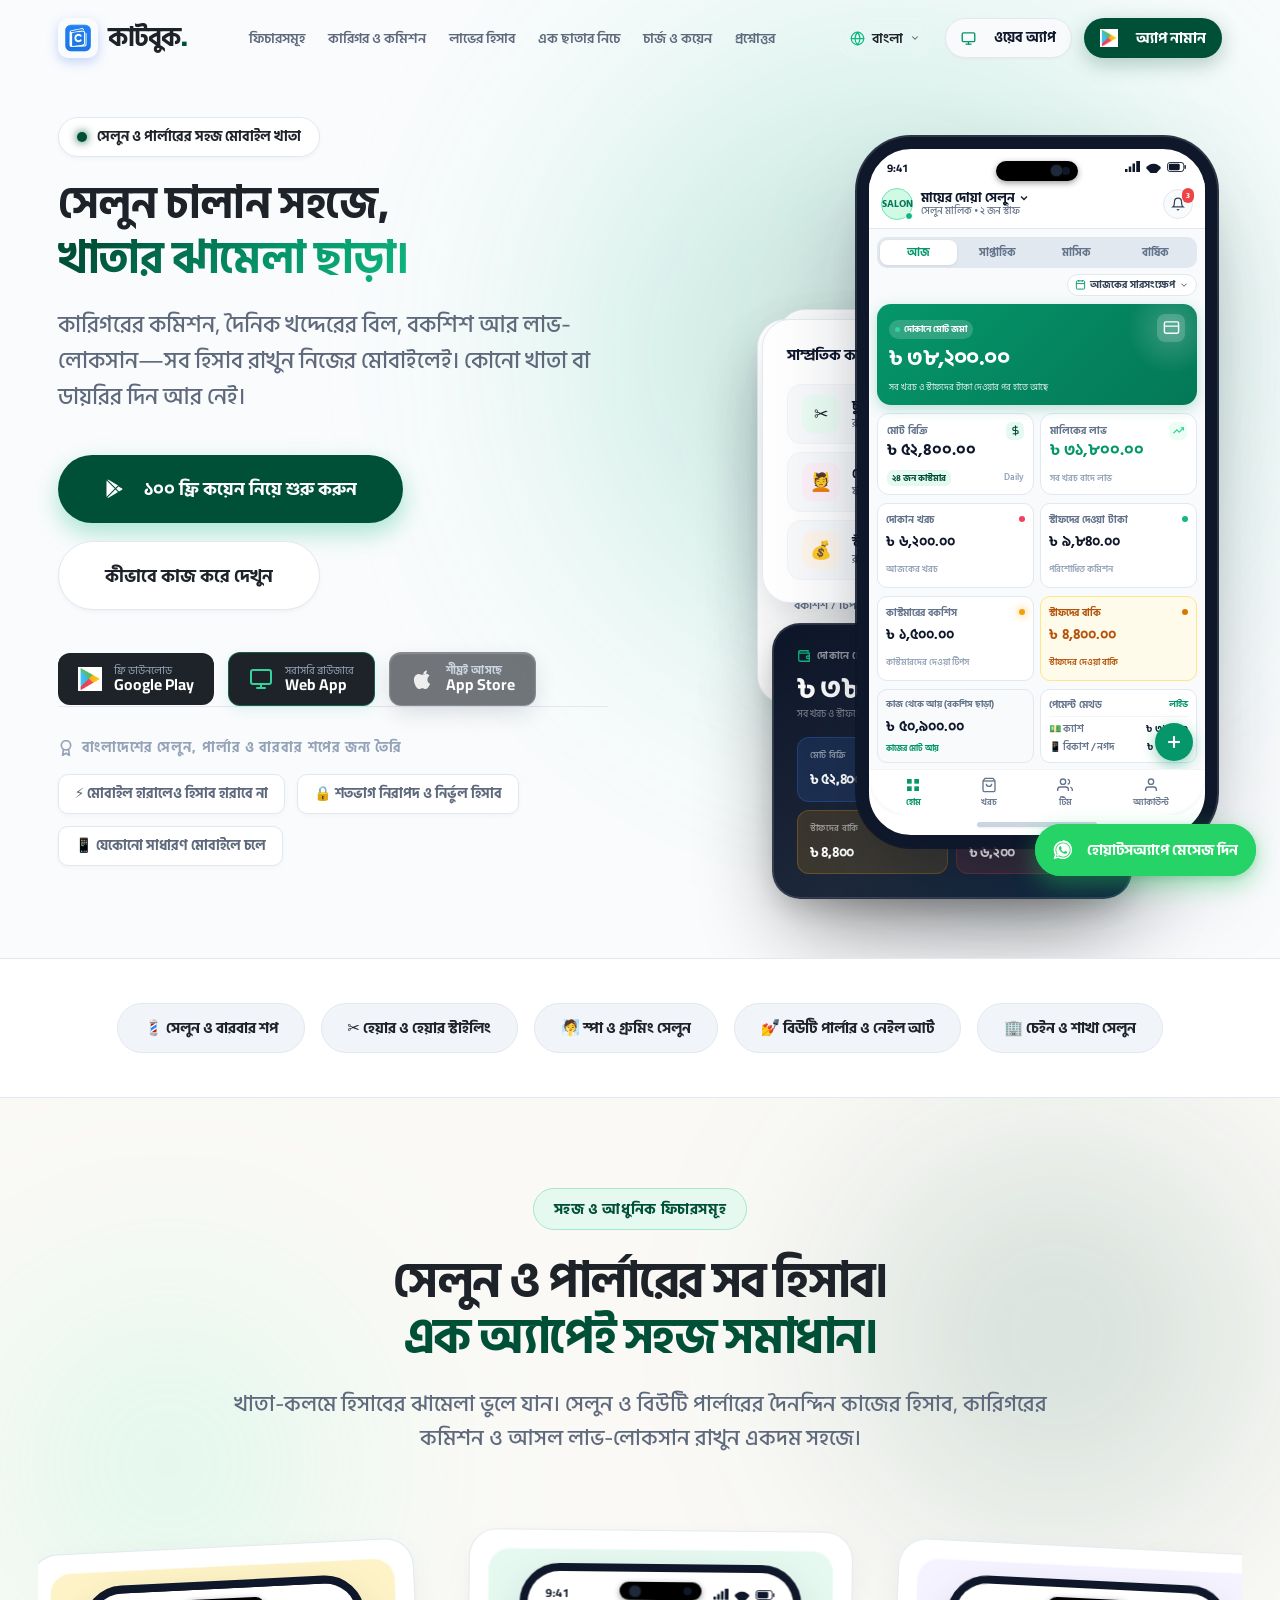
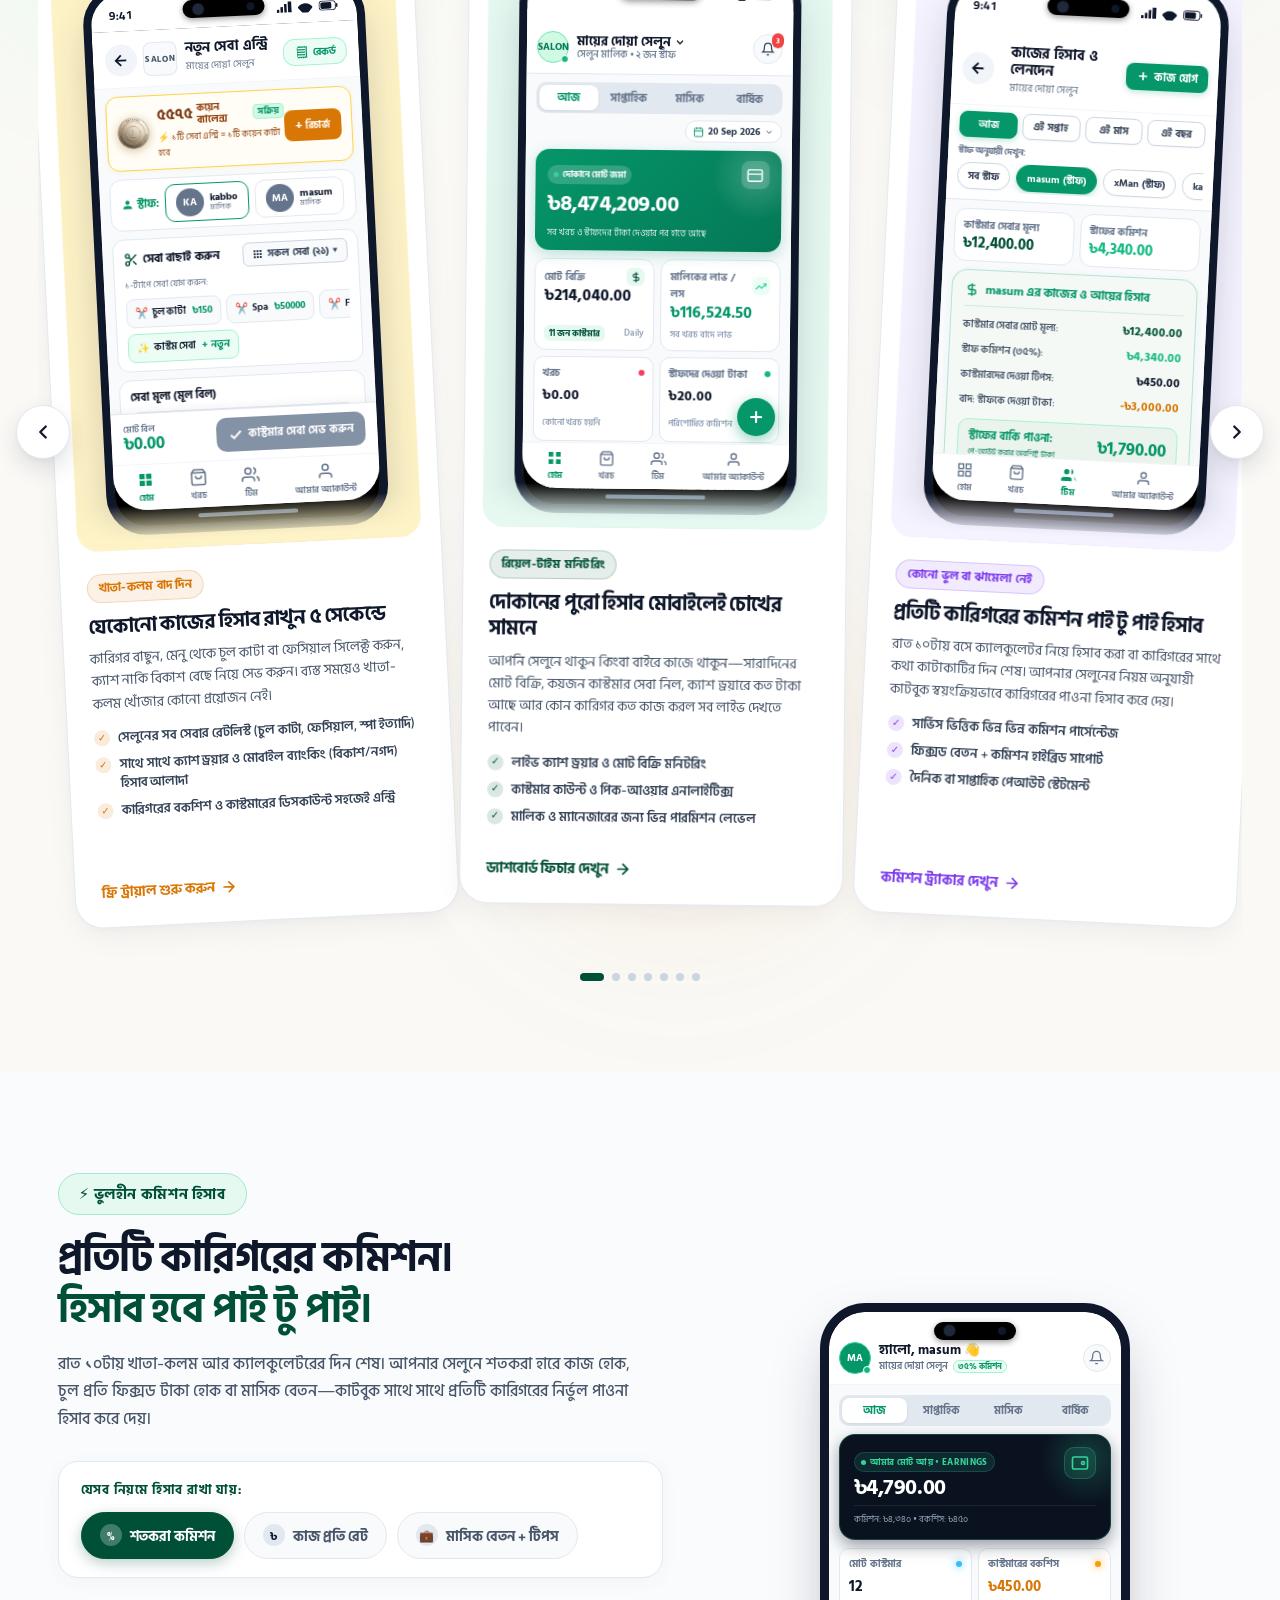
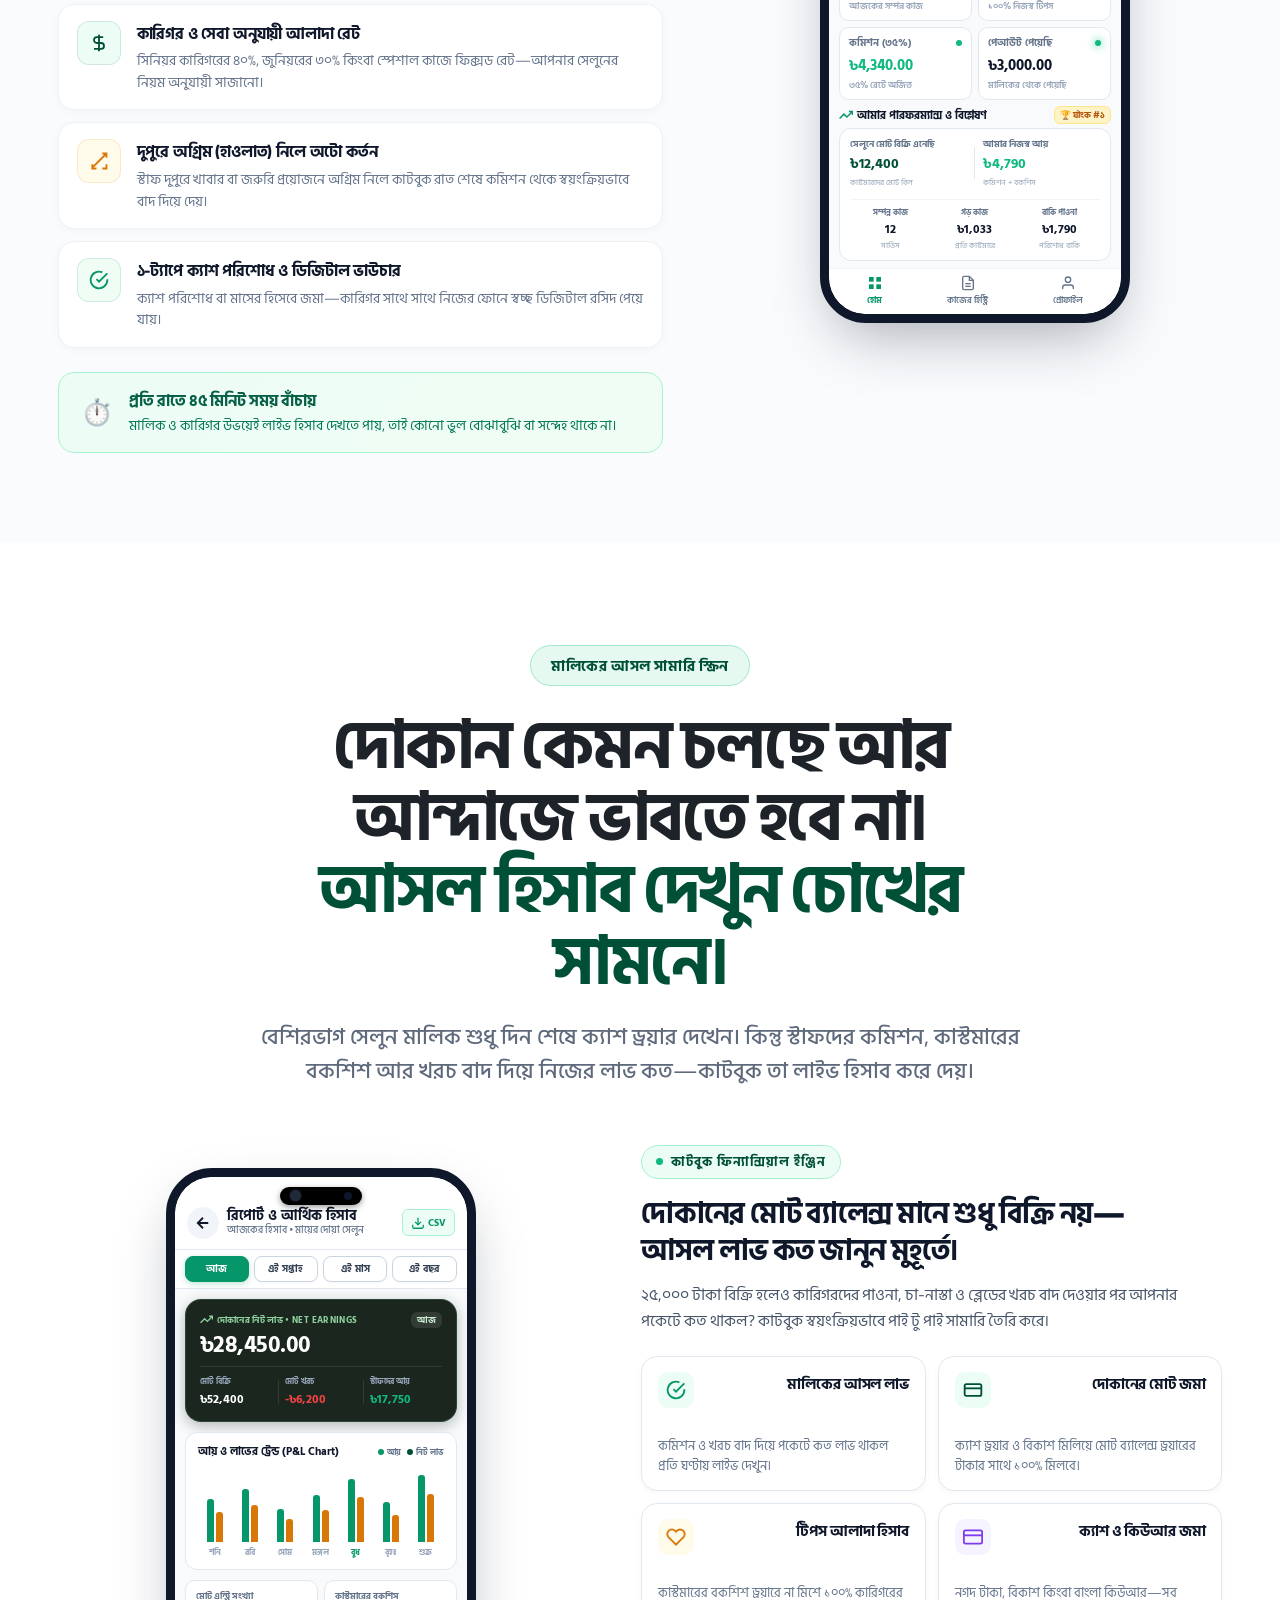
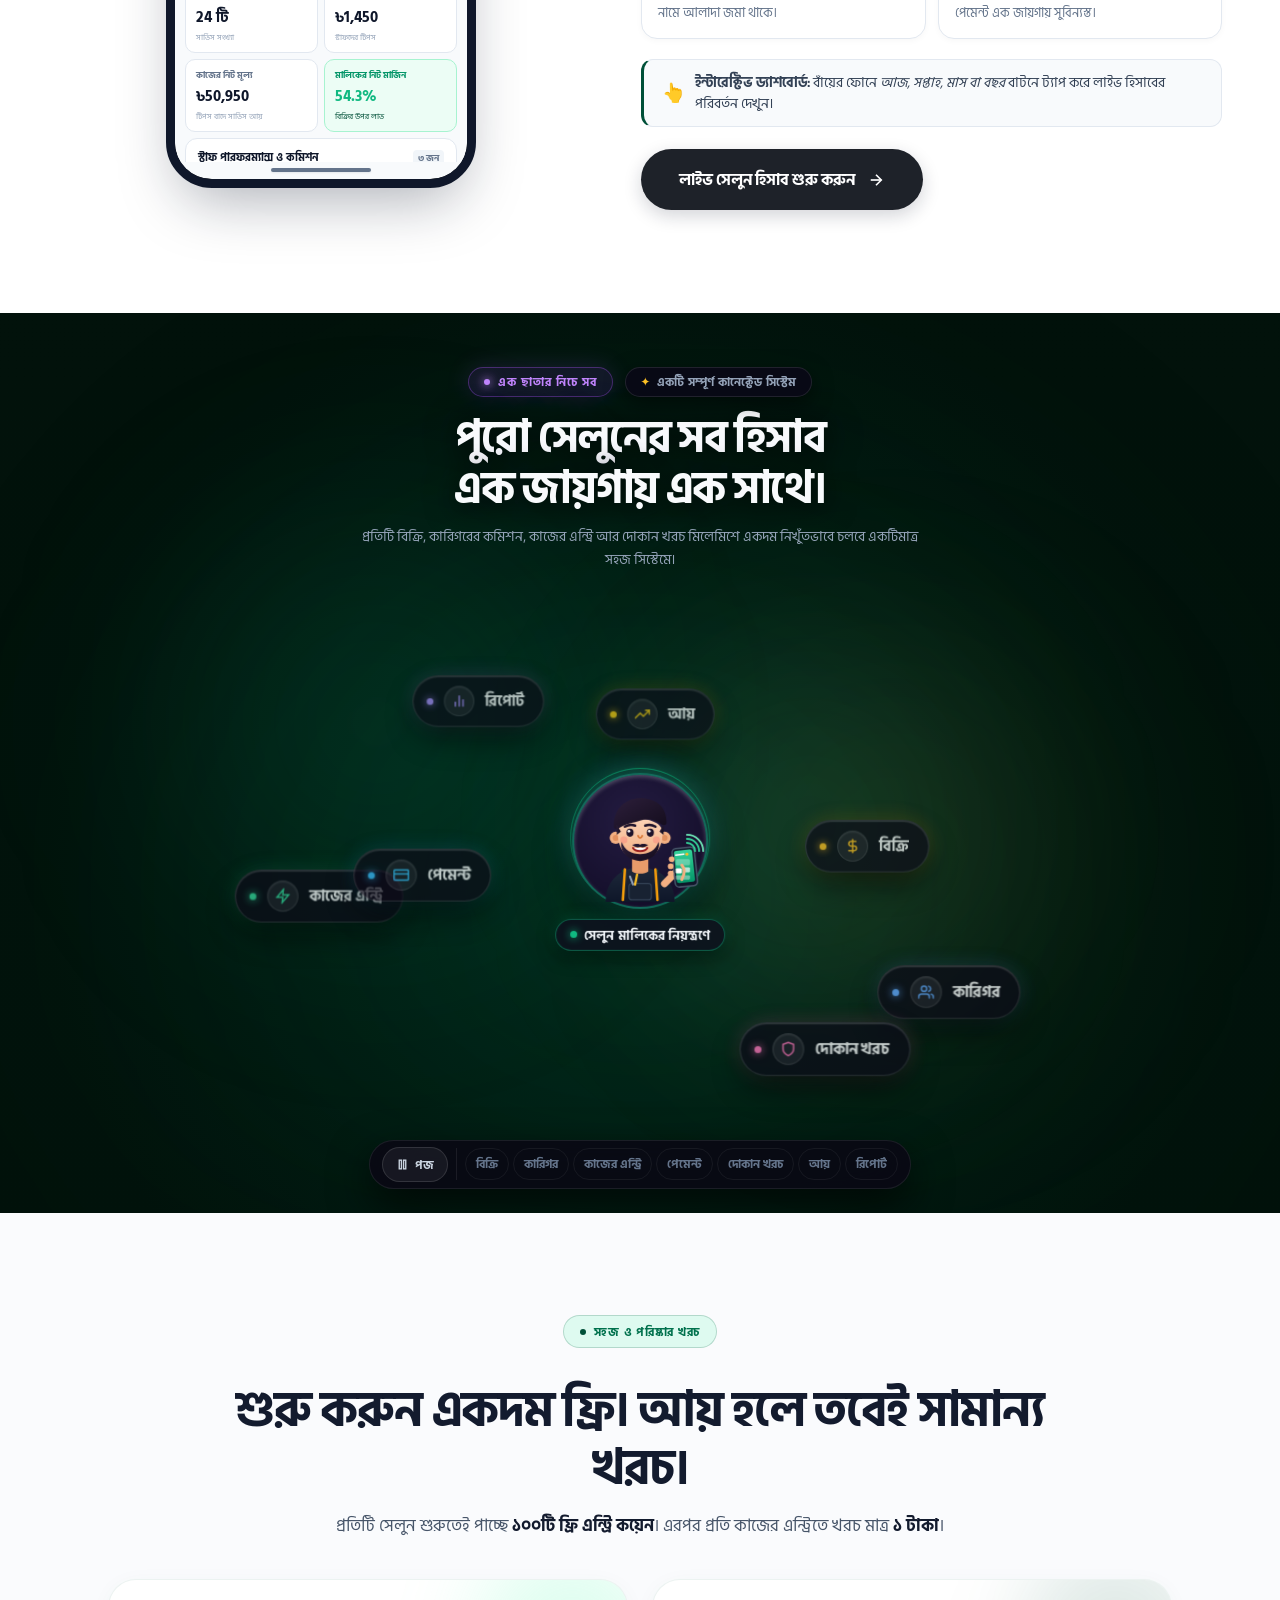
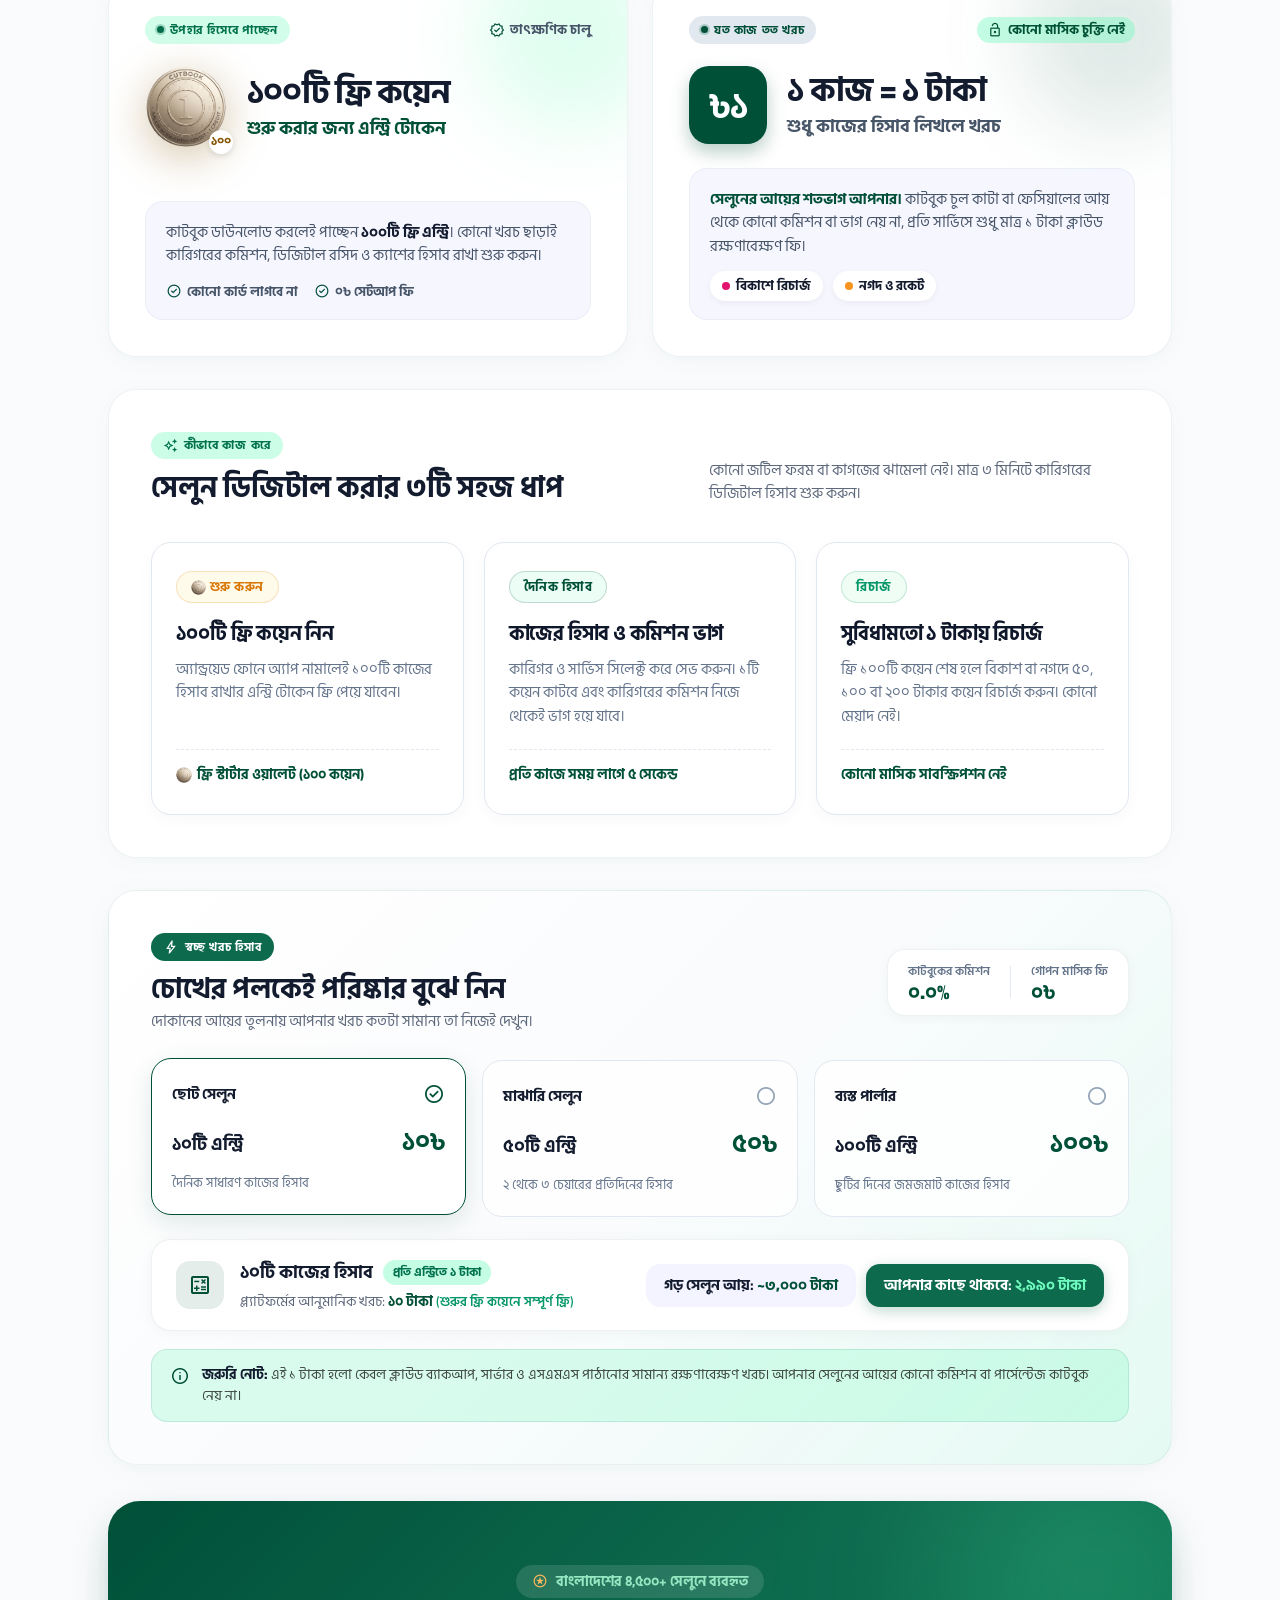
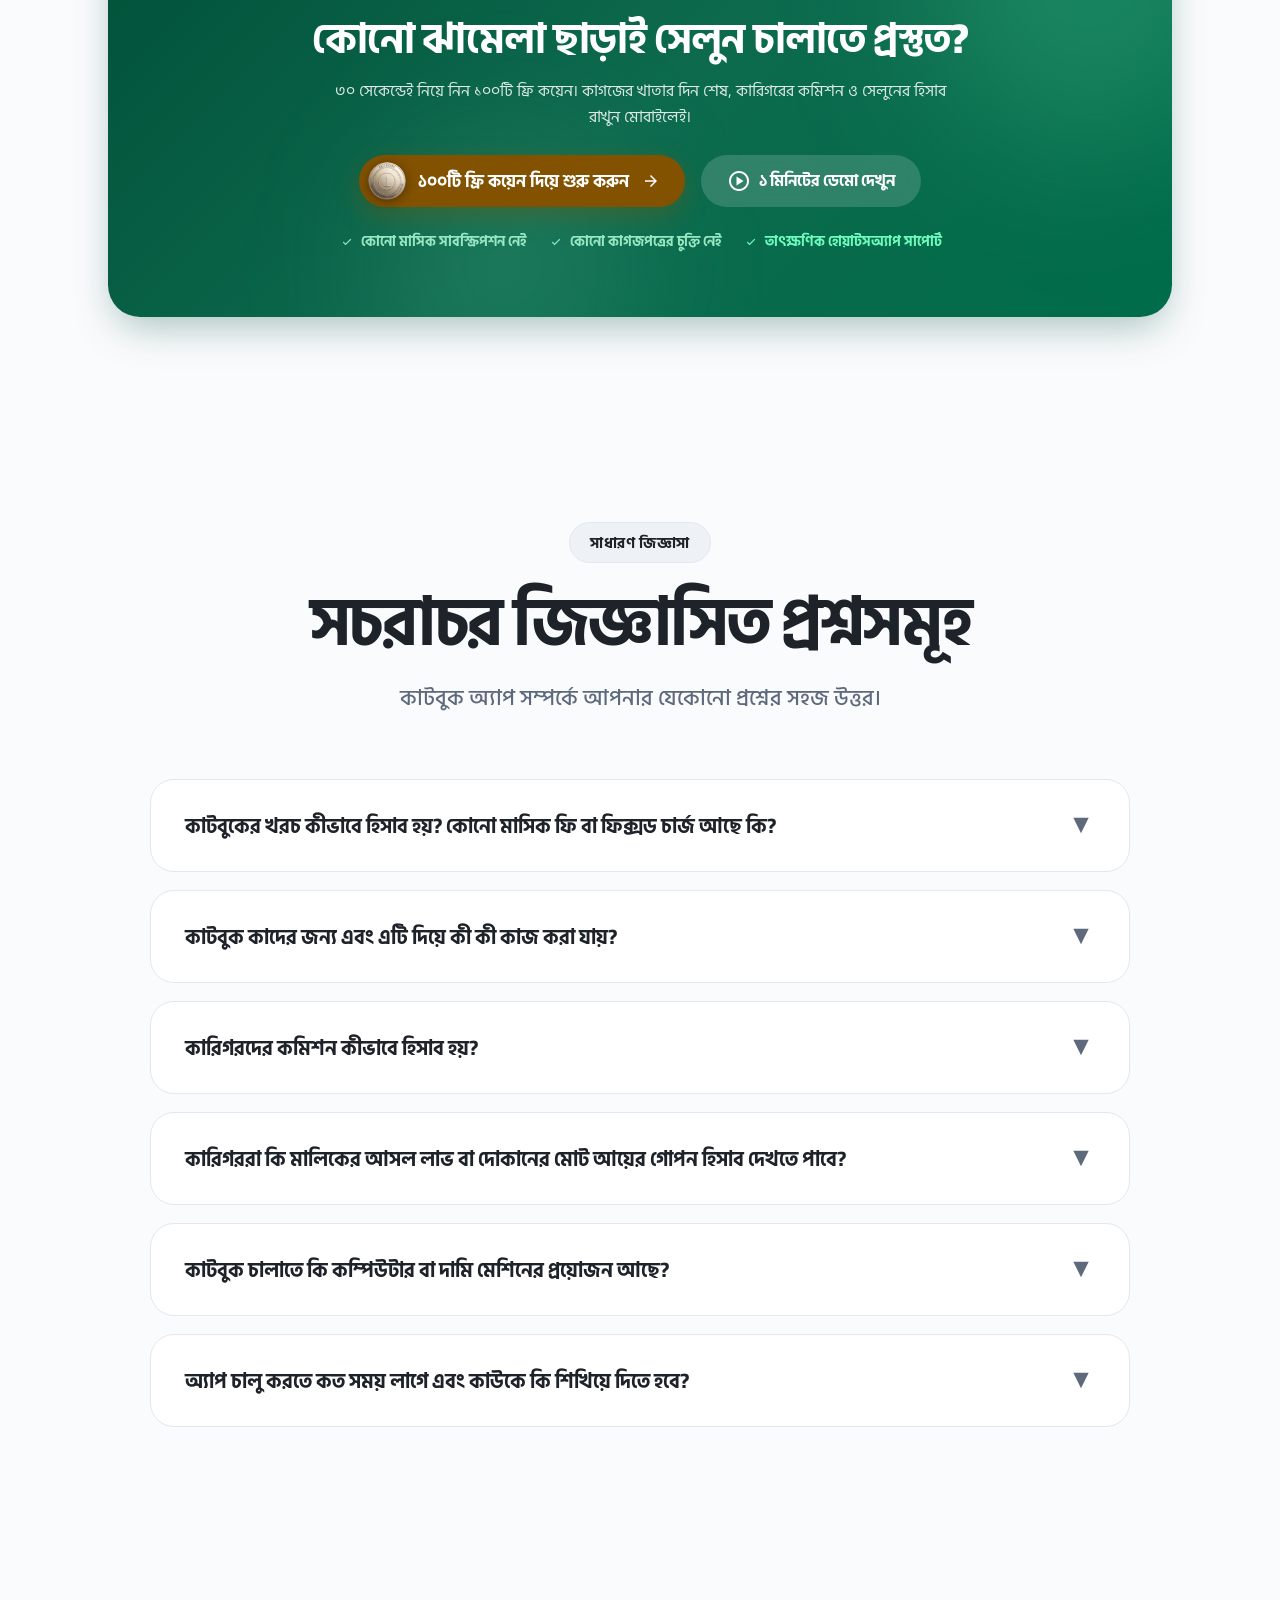
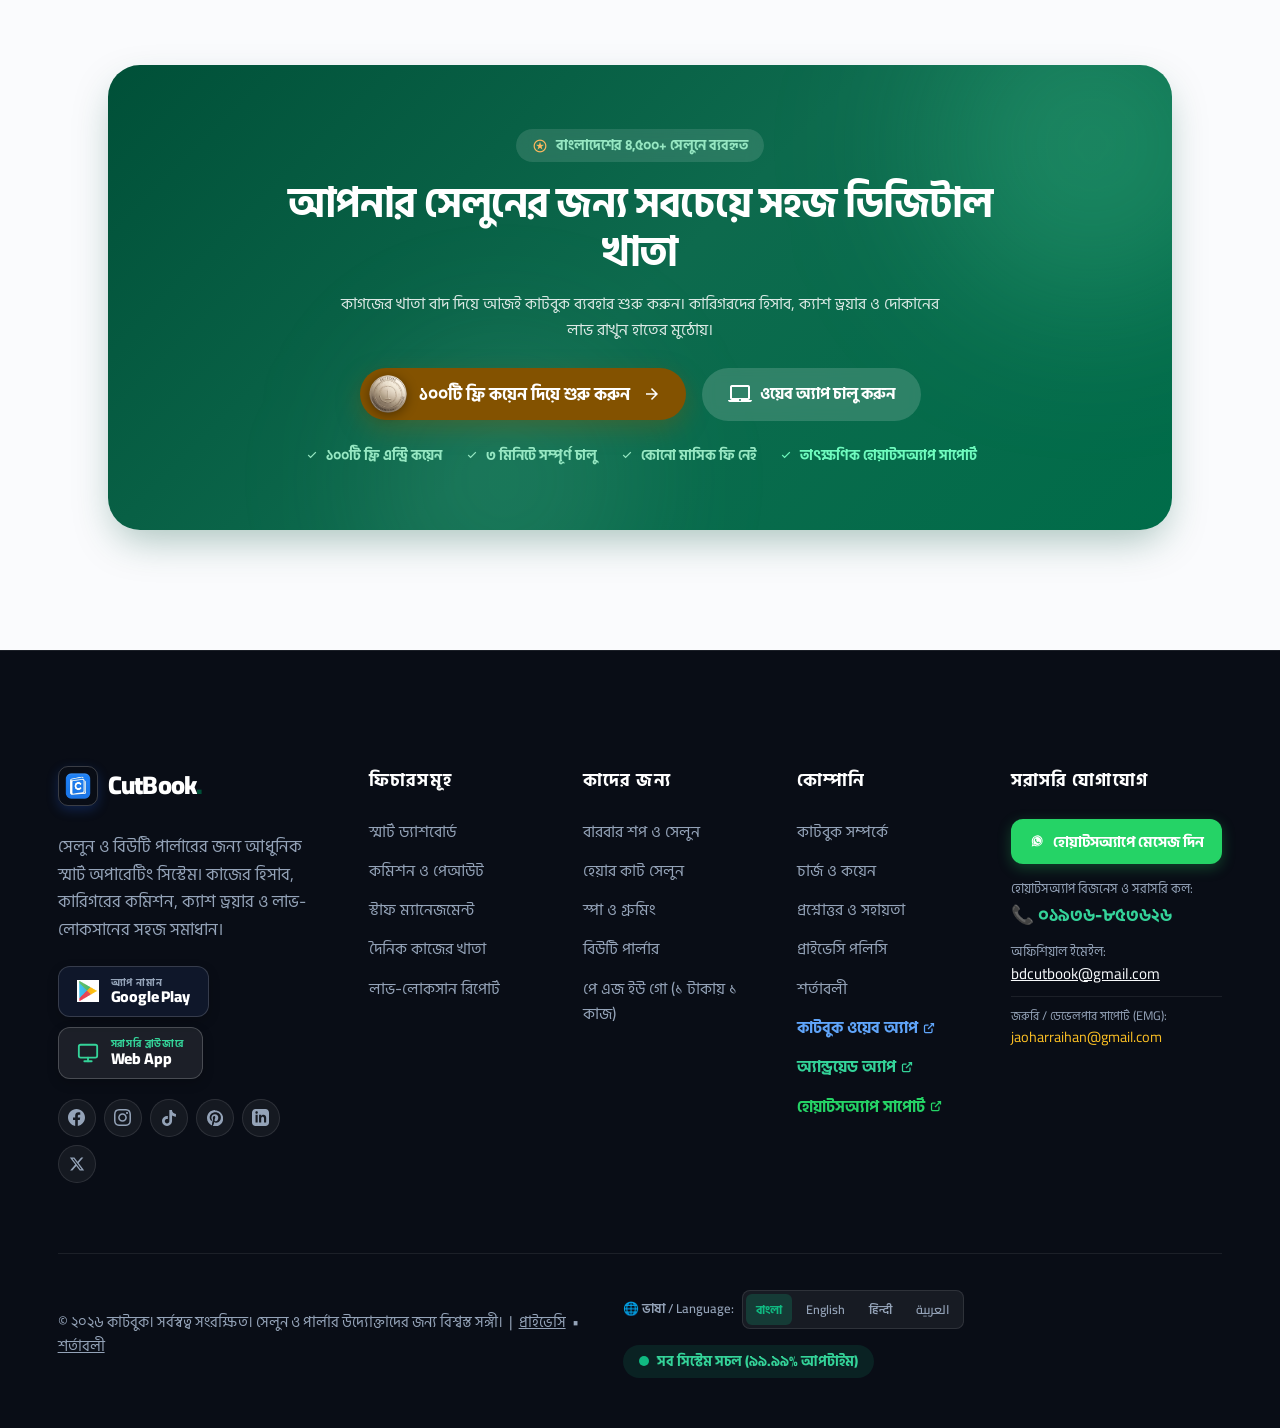
==== commit cb295946: "feat: add CutBook Web App links across header, mobile drawer, hero, and footer" ====
--- a/index.html
+++ b/index.html
@@ -171,7 +171,7 @@
   <link rel="stylesheet" href="https://fonts.googleapis.com/css2?family=Material+Symbols+Outlined:opsz,wght,FILL,GRAD@20..48,100..700,0..1,-50..200">
 
   <!-- Stylesheets (Minified Production Bundle) -->
-  <link rel="stylesheet" href="css/style.min.css?v=speed224">
+  <link rel="stylesheet" href="css/style.min.css?v=speed225">
 </head>
 <body>
 
@@ -234,6 +234,15 @@
             </button>
           </div>
         </div>
+
+        <a href="https://cutbookapp.web.app/" target="_blank" rel="noopener noreferrer" class="btn btn-outline-nav btn-sm btn-pill nav-webapp-btn" title="কাটবুক ওয়েব অ্যাপ খুলুন">
+          <svg class="webapp-nav-icon" width="15" height="15" viewBox="0 0 24 24" fill="none" stroke="currentColor" stroke-width="2.2" stroke-linecap="round" stroke-linejoin="round" style="margin-right: 6px; flex-shrink: 0; vertical-align: middle;">
+            <rect x="2" y="3" width="20" height="14" rx="2" ry="2"></rect>
+            <line x1="8" y1="21" x2="16" y2="21"></line>
+            <line x1="12" y1="17" x2="12" y2="21"></line>
+          </svg>
+          <span>ওয়েব অ্যাপ</span>
+        </a>
 
         <a href="https://play.google.com/store/apps/details?id=com.teamcutbook.app" target="_blank" rel="noopener noreferrer" class="btn btn-green btn-sm btn-pill nav-download-btn">
           <img src="assets/images/google-play-logo.png" alt="Google Play" width="18" height="18" class="play-icon-img" style="margin-right: 6px; flex-shrink: 0; vertical-align: middle;">
@@ -290,9 +299,21 @@
       <a href="#ecosystem" class="mobile-nav-link">এক ছাতার নিচে</a>
       <a href="#pricing" class="mobile-nav-link">চার্জ ও কয়েন</a>
       <a href="#faq" class="mobile-nav-link">প্রশ্নোত্তর</a>
+      <a href="https://cutbookapp.web.app/" target="_blank" rel="noopener noreferrer" class="mobile-nav-link" style="color: #005038; font-weight: 750; display: flex; align-items: center; justify-content: space-between;">
+        <span>ওয়েব অ্যাপ (Web App)</span>
+        <span style="font-size: 0.78rem; font-weight: 800; background: #E6F9F1; color: #005038; border: 1px solid #A7F3D0; padding: 3px 9px; border-radius: 999px;">সরাসরি লগইন ↗</span>
+      </a>
     </div>
     <div class="mobile-drawer-footer">
       <div style="display: flex; flex-direction: column; gap: 8px;">
+        <a href="https://cutbookapp.web.app/" target="_blank" rel="noopener noreferrer" class="btn btn-webapp-mobile" style="width: 100%; justify-content: center; gap: 8px; background: #0F172A; color: #FFFFFF; font-weight: 750; border-radius: 12px; padding: 12px 16px; display: inline-flex; align-items: center; text-decoration: none; box-shadow: 0 4px 12px rgba(15, 23, 42, 0.25);">
+          <svg width="20" height="20" viewBox="0 0 24 24" fill="none" stroke="currentColor" stroke-width="2" stroke-linecap="round" stroke-linejoin="round">
+            <rect x="2" y="3" width="20" height="14" rx="2" ry="2"></rect>
+            <line x1="8" y1="21" x2="16" y2="21"></line>
+            <line x1="12" y1="17" x2="12" y2="21"></line>
+          </svg>
+          <span>ওয়েব অ্যাপে প্রবেশ করুন</span>
+        </a>
         <a href="https://wa.me/8801936853626?text=আসসালামু%20আলাইকুম,%20আমি%20কাটবুক%20সম্পর্কে%20জানতে%20চাই।" target="_blank" rel="noopener noreferrer" class="btn btn-whatsapp-mobile" style="width: 100%; justify-content: center; gap: 8px; background: #25D366; color: #FFFFFF; font-weight: 750; border-radius: 12px; padding: 12px 16px; display: inline-flex; align-items: center; text-decoration: none; box-shadow: 0 4px 12px rgba(37, 211, 102, 0.3);">
           <svg width="20" height="20" viewBox="0 0 24 24" fill="#FFFFFF"><path d="M12.031 6.172c-3.181 0-5.767 2.586-5.768 5.766-.001 1.298.38 2.27 1.019 3.287l-.582 2.128 2.182-.573c.978.58 1.911.928 3.145.929 3.178 0 5.767-2.587 5.768-5.766.001-3.187-2.575-5.77-5.764-5.771zm3.392 8.244c-.144.405-.837.774-1.17.824-.299.045-.677.063-1.092-.069-.252-.08-.575-.187-.988-.365-1.739-.751-2.874-2.502-2.961-2.617-.087-.116-.708-.94-.708-1.793s.448-1.273.607-1.446c.159-.173.346-.217.462-.217l.332.006c.106.005.249-.04.39.298.144.347.491 1.2.534 1.287.043.087.072.188.014.304-.058.116-.087.188-.173.289l-.26.304c-.087.086-.177.18-.076.354.101.174.449.741.964 1.201.662.591 1.221.774 1.394.86s.275.072.376-.043c.101-.116.433-.506.549-.68.116-.173.231-.145.39-.087s1.011.477 1.184.564.289.13.332.202c.045.072.045.419-.099.824zm-3.392-10.416c-4.409 0-8 3.59-8 8 0 1.411.368 2.738 1.01 3.891l-1.074 3.924 4.024-1.056c1.115.608 2.392.941 3.75.941 4.409 0 8-3.59 8-8s-3.591-8-8-8zm0 14.5c-1.18 0-2.316-.339-3.295-.944l-.235-.145-2.443.641.652-2.38-.154-.246c-.664-.993-1.025-2.189-1.025-3.426 0-3.584 2.916-6.5 6.5-6.5s6.5 2.916 6.5 6.5-2.916 6.5-6.5 6.5z"/></svg>
           <span>হোয়াটসঅ্যাপে মেসেজ পাঠান</span>
@@ -361,8 +382,26 @@
           </a>
         </div>
 
-        <!-- Store Badges -->
+        <!-- Store & Web Badges -->
         <div class="store-badges">
+          <a href="https://play.google.com/store/apps/details?id=com.teamcutbook.app" target="_blank" rel="noopener noreferrer" class="store-badge-btn" title="গুগল প্লে থেকে নামান">
+            <img src="assets/images/google-play-logo.png" alt="Google Play" width="24" height="24" class="play-icon-img store-badge-icon" style="flex-shrink: 0; vertical-align: middle;">
+            <div class="store-badge-text">
+              <small>ফ্রি ডাউনলোড</small>
+              <strong>Google Play</strong>
+            </div>
+          </a>
+          <a href="https://cutbookapp.web.app/" target="_blank" rel="noopener noreferrer" class="store-badge-btn store-badge-webapp" title="ব্রাউজারে সরাসরি কাটবুক ওয়েব অ্যাপ ব্যবহার করুন">
+            <svg class="store-badge-icon webapp-badge-icon" viewBox="0 0 24 24" width="24" height="24" fill="none" stroke="currentColor" stroke-width="2" stroke-linecap="round" stroke-linejoin="round" style="flex-shrink: 0; vertical-align: middle; color: #34D399;">
+              <rect x="2" y="3" width="20" height="14" rx="2" ry="2"></rect>
+              <line x1="8" y1="21" x2="16" y2="21"></line>
+              <line x1="12" y1="17" x2="12" y2="21"></line>
+            </svg>
+            <div class="store-badge-text">
+              <small>সরাসরি ব্রাউজারে</small>
+              <strong>Web App</strong>
+            </div>
+          </a>
           <div class="store-badge-btn store-badge-coming-soon" title="অ্যাপ স্টোরে শীঘ্রই আসছে" role="status" aria-label="অ্যাপ স্টোরে শীঘ্রই আসছে">
             <svg class="store-badge-icon" viewBox="0 0 24 24" fill="currentColor"><path d="M18.71 19.5c-.83 1.24-1.71 2.45-3.05 2.47-1.34.03-1.77-.79-3.29-.79-1.53 0-2 .77-3.27.82-1.31.05-2.3-1.32-3.14-2.53C4.25 17 2.94 12.45 4.7 9.39c.87-1.52 2.43-2.48 4.12-2.51 1.28-.02 2.5.87 3.29.87.78 0 2.26-1.07 3.81-.91.65.03 2.47.26 3.64 1.98-.09.06-2.17 1.28-2.15 3.81.03 3.02 2.65 4.03 2.68 4.04-.03.07-.42 1.44-1.38 2.83M15.97 6.37c.63-.77 1.06-1.85.94-2.93-.91.04-2.02.61-2.67 1.38-.58.67-1.09 1.77-.95 2.82 1.02.08 2.06-.52 2.68-1.27z"/></svg>
             <div class="store-badge-text">
@@ -370,13 +409,6 @@
               <strong>App Store</strong>
             </div>
           </div>
-          <a href="https://play.google.com/store/apps/details?id=com.teamcutbook.app" target="_blank" rel="noopener noreferrer" class="store-badge-btn" title="গুগল প্লে থেকে নামান">
-            <img src="assets/images/google-play-logo.png" alt="Google Play" width="24" height="24" class="play-icon-img store-badge-icon" style="flex-shrink: 0; vertical-align: middle;">
-            <div class="store-badge-text">
-              <small>ফ্রি ডাউনলোড</small>
-              <strong>Google Play</strong>
-            </div>
-          </a>
         </div>
 
         <!-- Awards & Trust Badges Row -->
@@ -3980,9 +4012,9 @@
               <span class="cost-btn-text">১০০টি ফ্রি কয়েন দিয়ে শুরু করুন</span>
               <span class="material-symbols-outlined cost-btn-arrow">arrow_forward</span>
             </a>
-            <a href="#pricing" class="cost-btn-glass">
-              <span class="material-symbols-outlined">paid</span>
-              <span>চার্জ ও কয়েন দেখুন</span>
+            <a href="https://cutbookapp.web.app/" target="_blank" rel="noopener noreferrer" class="cost-btn-glass" title="সরাসরি ব্রাউজারে কাটবুক ওয়েব অ্যাপ ব্যবহার করুন">
+              <span class="material-symbols-outlined">laptop_mac</span>
+              <span>ওয়েব অ্যাপ চালু করুন</span>
             </a>
           </div>
           <div class="cost-banner-guarantees">
@@ -4023,12 +4055,23 @@
           <p>সেলুন ও বিউটি পার্লারের জন্য আধুনিক স্মার্ট অপারেটিং সিস্টেম। কাজের হিসাব, কারিগরের কমিশন, ক্যাশ ড্রয়ার ও লাভ-লোকসানের সহজ সমাধান।</p>
           
           <!-- App Download Badge -->
-          <div class="footer-app-wrap">
+          <div class="footer-app-wrap" style="display: flex; gap: 10px; flex-wrap: wrap;">
             <a href="https://play.google.com/store/apps/details?id=com.teamcutbook.app" target="_blank" rel="noopener noreferrer" class="playstore-badge-btn" title="Get CutBook on Google Play">
               <img src="assets/images/google-play-logo.png" alt="Google Play" width="22" height="22" class="play-icon-img" style="flex-shrink: 0; vertical-align: middle;">
               <div class="badge-text">
                 <span class="badge-sub">অ্যাপ নামান</span>
                 <span class="badge-title">Google Play</span>
+              </div>
+            </a>
+            <a href="https://cutbookapp.web.app/" target="_blank" rel="noopener noreferrer" class="playstore-badge-btn footer-webapp-btn" title="কাটবুক ওয়েব অ্যাপ ব্রাউজারে খুলুন" style="background: rgba(255, 255, 255, 0.08); border: 1px solid rgba(255, 255, 255, 0.2);">
+              <svg width="22" height="22" viewBox="0 0 24 24" fill="none" stroke="#34D399" stroke-width="2" stroke-linecap="round" stroke-linejoin="round" style="flex-shrink: 0; vertical-align: middle;">
+                <rect x="2" y="3" width="20" height="14" rx="2" ry="2"></rect>
+                <line x1="8" y1="21" x2="16" y2="21"></line>
+                <line x1="12" y1="17" x2="12" y2="21"></line>
+              </svg>
+              <div class="badge-text">
+                <span class="badge-sub" style="color: #34D399;">সরাসরি ব্রাউজারে</span>
+                <span class="badge-title">Web App</span>
               </div>
             </a>
           </div>
@@ -4089,6 +4132,10 @@
             <a href="#faq">প্রশ্নোত্তর ও সহায়তা</a>
             <a href="Privacy/index.html">প্রাইভেসি পলিসি</a>
             <a href="Terms/index.html">শর্তাবলী</a>
+            <a href="https://cutbookapp.web.app/" target="_blank" rel="noopener noreferrer" style="color: #60A5FA; font-weight: 750; display: inline-flex; align-items: center; gap: 5px;">
+              <span>কাটবুক ওয়েব অ্যাপ</span>
+              <svg width="12" height="12" viewBox="0 0 24 24" fill="none" stroke="currentColor" stroke-width="2.5"><path d="M18 13v6a2 2 0 0 1-2 2H5a2 2 0 0 1-2-2V8a2 2 0 0 1 2-2h6M15 3h6v6M10 14L21 3"/></svg>
+            </a>
             <a href="https://play.google.com/store/apps/details?id=com.teamcutbook.app" target="_blank" rel="noopener noreferrer" style="color: #34D399; font-weight: 750; display: inline-flex; align-items: center; gap: 5px;">
               <span>অ্যান্ড্রয়েড অ্যাপ</span>
               <svg width="12" height="12" viewBox="0 0 24 24" fill="none" stroke="currentColor" stroke-width="2.5"><path d="M18 13v6a2 2 0 0 1-2 2H5a2 2 0 0 1-2-2V8a2 2 0 0 1 2-2h6M15 3h6v6M10 14L21 3"/></svg>
--- a/css/style.min.css
+++ b/css/style.min.css
@@ -1 +1 @@
-:root{--color-primary:#1E2229;--color-primary-dark:#0F1218;--color-brand-green:#005038;--color-brand-green-hover:#003827;--color-brand-green-light:#e6f9f1;--color-brand-green-border:#a3e9cc;--color-brand-mint:#6ffbbe;--color-brand-mint-accent:#10B981;--color-brand-gold:#D97706;--color-brand-gold-dark:#835200;--color-brand-gold-light:#FEF3C7;--color-accent-blue:#005038;--color-accent-indigo:#059669;--color-accent-cyan:#10B981;--color-accent-amber:#D97706;--color-accent-rose:#F43F5E;--color-accent-purple:#005038;--bg-body:#FAFBFD;--bg-surface:#FFFFFF;--bg-surface-elevated:#FFFFFF;--bg-subtle:#F1F4F9;--bg-dark:#0F1218;--bg-dark-card:#181C26;--bg-dark-border:rgba(255, 255, 255, 0.1);--text-main:#1E2229;--text-muted:#5E697C;--text-light:#94A3B8;--text-on-dark:#FFFFFF;--text-on-dark-muted:#CBD5E1;--border-light:#E2E8F0;--border-subtle:#EDF2F7;--shadow-sm:0 2px 4px rgba(15, 23, 42, 0.04);--shadow-md:0 6px 16px -2px rgba(15, 23, 42, 0.08);--shadow-lg:0 16px 36px -4px rgba(15, 23, 42, 0.1);--shadow-xl:0 28px 60px -12px rgba(15, 23, 42, 0.14);--shadow-glass:0 20px 50px rgba(0, 0, 0, 0.08);--radius-sm:10px;--radius-md:16px;--radius-lg:24px;--radius-xl:32px;--radius-pill:9999px;--font-heading:'Cairo','Hind Siliguri','Hind','Plus Jakarta Sans',system-ui,-apple-system,sans-serif;--font-body:'Cairo','Hind Siliguri','Hind','Plus Jakarta Sans',system-ui,-apple-system,sans-serif;--ease-spring:cubic-bezier(0.16, 1, 0.3, 1);--ease-smooth:cubic-bezier(0.4, 0, 0.2, 1);--transition-fast:0.18s var(--ease-smooth);--transition-normal:0.35s var(--ease-spring);--transition-slow:0.65s var(--ease-spring);--page-padding:clamp(20px, 4.5vw, 90px);--container-max:1680px;--container-narrow:1280px;--nav-height:76px}*,::after,::before{box-sizing:border-box;margin:0;padding:0}html{font-size:16px;scroll-behavior:smooth;-webkit-font-smoothing:antialiased;-moz-osx-font-smoothing:grayscale;overflow-x:hidden;width:100%;max-width:100%}body{font-family:var(--font-body);background-color:var(--bg-body);color:var(--text-main);line-height:1.55;overflow-x:hidden;width:100%;max-width:100%;position:relative}img,svg{display:block;max-width:100%}a{color:inherit;text-decoration:none;transition:all var(--transition-fast)}button{cursor:pointer;font-family:inherit;border:none;background:0 0;outline:0}.container{width:100%;max-width:var(--container-max);margin-left:auto;margin-right:auto;padding-left:var(--page-padding);padding-right:var(--page-padding)}.section{position:relative;width:100%;padding-top:clamp(80px,8vw,140px);padding-bottom:clamp(80px,8vw,140px)}.section-lg{padding-top:clamp(100px,11vw,180px);padding-bottom:clamp(100px,11vw,180px)}.section-header{text-align:center;max-width:1080px;margin:0 auto clamp(40px,5vw,72px) auto}.section-tag{display:inline-flex;align-items:center;gap:8px;padding:8px 20px;background-color:#eef2f6;color:var(--color-primary);border-radius:var(--radius-pill);font-family:var(--font-heading);font-size:clamp(.9rem, 1.2vw, 1.25rem);font-weight:800;letter-spacing:.04em;text-transform:uppercase;margin-bottom:22px;border:1px solid var(--border-light)}.section-tag.tag-green{background-color:var(--color-brand-green-light);color:var(--color-brand-green);border-color:var(--color-brand-green-border)}.section-tag.tag-dark{background-color:rgba(255,255,255,.12);color:#fff;border-color:rgba(255,255,255,.2)}.section-title{font-family:var(--font-heading);font-size:clamp(2.4rem, 5.2vw, 5.2rem);font-weight:900;line-height:1.08;letter-spacing:-.035em;color:var(--text-main);margin-bottom:24px}.section-title.mega{font-size:clamp(2.8rem, 6.8vw, 7.2rem);line-height:1.02}.section-title.title-white{color:#fff}.section-title span.highlight-green{color:var(--color-brand-green)}.section-desc{font-size:clamp(1.15rem, 1.7vw, 1.65rem);color:var(--text-muted);line-height:1.55;max-width:880px;margin:0 auto;font-weight:450}.section-desc.desc-white{color:var(--text-on-dark-muted)}.btn{display:inline-flex;align-items:center;justify-content:center;gap:12px;padding:18px 38px;font-size:clamp(1rem, 1.25vw, 1.35rem);font-weight:700;border-radius:var(--radius-md);transition:all var(--transition-normal);text-decoration:none;white-space:nowrap}.btn-primary{background-color:var(--color-primary);color:#fff;box-shadow:0 6px 18px rgba(15,23,42,.18)}.btn-primary:hover{background-color:#000;transform:translateY(-2px);box-shadow:0 10px 28px rgba(15,23,42,.28);color:#fff}.btn-green{background-color:var(--color-brand-green);color:#fff;box-shadow:0 6px 20px rgba(0,80,56,.28)}.btn-green:hover{background-color:var(--color-brand-green-hover);transform:translateY(-2px);box-shadow:0 12px 30px rgba(0,80,56,.4)}.btn-green .play-icon-stroke{stroke:var(--color-brand-green,#005038);transition:stroke .2s ease}.btn-green:hover .play-icon-stroke{stroke:var(--color-brand-green-hover,#003827)}.btn-secondary{background-color:#fff;color:var(--text-main);border:1px solid var(--border-light);box-shadow:var(--shadow-sm)}.btn-secondary:hover{background-color:var(--bg-subtle);border-color:#cbd5e1;transform:translateY(-2px)}.btn-white{background-color:#fff;color:#000;font-weight:800;box-shadow:0 8px 24px rgba(0,0,0,.15)}.btn-white:hover{background-color:#f8fafc;transform:translateY(-3px);box-shadow:0 14px 36px rgba(0,0,0,.22)}.btn-outline-white{background-color:transparent;color:#fff;border:1.5px solid rgba(255,255,255,.35)}.btn-outline-white:hover{background-color:rgba(255,255,255,.15);border-color:#fff;transform:translateY(-2px)}.btn-sm{padding:12px 24px;font-size:.95rem;border-radius:var(--radius-sm)}.btn-lg{padding:20px 46px;font-size:clamp(1.1rem, 1.35vw, 1.45rem);border-radius:var(--radius-md)}.btn-pill{border-radius:var(--radius-pill)}.site-header{position:fixed;top:0;left:0;width:100%;height:76px;z-index:1000;transition:all var(--transition-normal);display:flex;align-items:center}.site-header.scrolled{background:rgba(255,255,255,.95);backdrop-filter:blur(20px);-webkit-backdrop-filter:blur(20px);border-bottom:1px solid rgba(226,232,240,.85);box-shadow:0 4px 20px rgba(0,0,0,.05);height:70px}.nav-container{display:flex;align-items:center;justify-content:space-between;width:100%;height:100%;box-sizing:border-box}.brand-logo{display:inline-flex;align-items:center;gap:10px;font-family:var(--font-heading);font-size:clamp(1.4rem, 2vw, 1.95rem);font-weight:900;letter-spacing:-.03em;color:var(--color-primary);white-space:nowrap;flex-shrink:0;line-height:1}.brand-logo span{display:inline-flex;align-items:baseline;white-space:nowrap}.brand-logo-icon{width:44px;height:44px;border-radius:12px;background:linear-gradient(135deg,#0f172a 0,#1e293b 100%);display:flex;align-items:center;justify-content:center;color:#fff;box-shadow:0 4px 12px rgba(15,23,42,.18)}.brand-logo-icon svg{width:24px;height:24px}.brand-logo span.logo-dot{color:var(--color-brand-green);display:inline;unicode-bidi:isolate}.brand-logo-img{width:40px;height:40px;border-radius:10px;object-fit:cover;display:block;box-shadow:0 4px 12px rgba(37,99,235,.25);flex-shrink:0;transition:transform .2s ease}.brand-logo:hover .brand-logo-img{transform:scale(1.05)}.nav-download-btn{display:inline-flex;align-items:center;font-weight:800;padding:8px 16px;white-space:nowrap;flex-shrink:0}.btn-hero-download{display:inline-flex;align-items:center;font-weight:800;box-shadow:0 10px 25px rgba(16,185,129,.35);transition:transform .2s ease,box-shadow .2s ease}.btn-hero-download:hover{transform:translateY(-2px);box-shadow:0 14px 30px rgba(16,185,129,.45)}.nav-menu{display:flex;align-items:center;gap:clamp(14px,1.8vw,28px);margin:0 16px;flex-shrink:1}.nav-link{font-size:clamp(.88rem, .95vw, 1.02rem);font-weight:600;color:var(--text-muted);position:relative;padding:6px 0;white-space:nowrap;line-height:1.2}.nav-link:hover{color:var(--color-primary)}.nav-actions{display:flex;align-items:center;gap:12px;flex-shrink:0}.hamburger-btn{display:none;flex-direction:column;justify-content:center;gap:6px;width:44px;height:44px;padding:10px;border-radius:var(--radius-sm);background:var(--bg-subtle);border:none;cursor:pointer;flex-shrink:0}.hamburger-btn span{display:block;width:100%;height:2.5px;background-color:var(--color-primary);border-radius:2px}.mobile-nav-drawer{position:fixed;top:0;right:0;width:min(340px,85vw);height:100vh;height:100dvh;background:#fff;z-index:1001;padding:36px 28px;box-shadow:-10px 0 40px rgba(0,0,0,.12);display:flex;flex-direction:column;transform:translateX(100%);visibility:hidden;pointer-events:none;transition:transform var(--transition-slow),visibility var(--transition-slow)}.mobile-nav-drawer.open{transform:translateX(0);visibility:visible;pointer-events:auto}.mobile-nav-backdrop{position:fixed;top:0;left:0;width:100vw;height:100vh;background:rgba(15,23,42,.45);backdrop-filter:blur(6px);z-index:1000;opacity:0;pointer-events:none;transition:opacity var(--transition-normal)}.mobile-nav-backdrop.open{opacity:1;pointer-events:auto}.mobile-drawer-header{display:flex;align-items:center;justify-content:space-between;margin-bottom:40px}.mobile-close-btn{font-size:2rem;color:var(--text-muted)}.mobile-nav-links{display:flex;flex-direction:column;gap:22px;margin-bottom:auto}.mobile-nav-link{font-size:1.25rem;font-weight:800;color:var(--color-primary)}.mobile-drawer-footer{display:flex;flex-direction:column;gap:14px}.hero-section{position:relative;padding-top:calc(var(--nav-height) + clamp(16px,2vw,30px));padding-bottom:clamp(50px,6vw,100px);overflow:hidden}.hero-bg-glow{position:absolute;top:-10%;right:-5%;width:min(900px,100vw);height:min(900px,100vw);max-width:100%;background:radial-gradient(circle,rgba(0,80,56,.22) 0,rgba(16,185,129,.16) 35%,rgba(111,251,190,.08) 60%,transparent 75%);filter:blur(100px);z-index:0;pointer-events:none}.hero-grid{display:grid;grid-template-columns:1fr 1fr;gap:clamp(40px,5vw,80px);align-items:center;position:relative;z-index:1}.hero-content{max-width:820px}.hero-pill-badge{display:inline-flex;align-items:center;gap:10px;padding:8px 18px;background:#fff;border:1px solid var(--border-light);border-radius:var(--radius-pill);box-shadow:var(--shadow-sm);margin-bottom:18px;font-size:clamp(.85rem, 1.1vw, 1.1rem);font-weight:700;color:var(--color-primary)}.hero-pill-dot{width:10px;height:10px;border-radius:50%;background-color:var(--color-brand-green);box-shadow:0 0 10px var(--color-brand-green);animation:pulseGreen 2s infinite}.hero-headline{font-family:var(--font-heading);font-size:clamp(1.65rem, 3.4vw, 3.1rem);font-weight:750;line-height:1.25;letter-spacing:-.01em;color:var(--color-primary);margin-bottom:22px}.hero-headline span.gradient-text{background:linear-gradient(135deg,#005038 15%,#059669 60%,#10b981 100%);-webkit-background-clip:text;background-clip:text;-webkit-text-fill-color:transparent}.hero-subheadline{font-size:clamp(1.2rem, 1.8vw, 1.7rem);color:var(--text-muted);line-height:1.55;margin-bottom:42px;font-weight:450;max-width:700px}.hero-cta-group{display:flex;align-items:center;flex-wrap:wrap;gap:18px;margin-bottom:42px}.store-badges{display:flex;align-items:center;gap:14px}.store-badge-btn{display:inline-flex;align-items:center;gap:12px;padding:10px 20px;background-color:#1e2229;color:#fff;border-radius:12px;font-size:.9rem;transition:all var(--transition-fast)}.store-badge-btn:hover{background-color:#000;transform:translateY(-2px)}.store-badge-btn.store-badge-coming-soon{background:rgba(30,34,41,.62);backdrop-filter:blur(16px);-webkit-backdrop-filter:blur(16px);border:1px solid rgba(255,255,255,.16);color:#fff;cursor:default;pointer-events:auto;user-select:none;box-shadow:0 8px 24px -4px rgba(15,23,42,.16),inset 0 1px 1.5px rgba(255,255,255,.2);transition:border-color .25s ease,background .25s ease,box-shadow .25s ease}.store-badge-btn.store-badge-coming-soon:hover{background:rgba(30,34,41,.72);border-color:rgba(255,255,255,.26);transform:none;box-shadow:0 8px 26px -2px rgba(15,23,42,.2),inset 0 1px 1.5px rgba(255,255,255,.28)}.store-badge-btn.store-badge-coming-soon .store-badge-icon{opacity:.88}.store-badge-btn.store-badge-coming-soon .store-badge-text small{color:#cbd5e1;font-weight:700;letter-spacing:.04em}.store-badge-btn.store-badge-coming-soon .store-badge-text strong{color:#fff}.store-badge-icon{width:24px;height:24px}.store-badge-text{display:flex;flex-direction:column;line-height:1.2}.store-badge-text small{font-size:.7rem;color:#94a3b8;text-transform:uppercase}.store-badge-text strong{font-size:.98rem;font-weight:700}.hero-awards-wrap{border-top:1px solid var(--border-light);padding-top:30px}.hero-awards-title{font-size:.85rem;font-weight:800;letter-spacing:.08em;text-transform:uppercase;color:var(--text-light);margin-bottom:16px;display:flex;align-items:center;gap:8px}.hero-awards-badges{display:flex;align-items:center;gap:12px;flex-wrap:wrap}.award-badge-card{display:inline-flex;align-items:center;gap:8px;padding:8px 16px;background:#fff;border:1px solid var(--border-light);border-radius:var(--radius-sm);font-size:.88rem;font-weight:700;color:var(--text-muted);box-shadow:0 2px 5px rgba(0,0,0,.03)}.award-badge-card svg{width:18px;height:18px;color:var(--color-accent-amber)}.hero-visual-wrapper{position:relative;width:100%;max-width:720px;height:780px;display:flex;align-items:center;justify-content:center;perspective:1500px;transform-style:preserve-3d;overflow:visible;margin:0 auto}.phone-mockup-frame{position:relative;width:360px;height:710px;background:#fff;border-radius:54px;border:12px solid #0f172a;box-shadow:0 50px 110px -25px rgba(15,23,42,.35),0 0 0 1px rgba(255,255,255,.35) inset,0 0 0 2px rgba(15,23,42,.85),0 25px 50px -15px rgba(0,0,0,.15);z-index:5;overflow:hidden;display:flex;flex-direction:column;transform:translate3d(0,0,0);transition:transform .5s var(--ease-spring)}.phone-home-indicator{width:120px;height:4.5px;background:#cbd5e1;border-radius:4px;margin:7px auto 8px;flex-shrink:0;box-shadow:0 1px 2px rgba(15,23,42,.08)}.phone-mockup-frame:hover{transform:rotateY(-2deg) rotateX(2deg) translateY(-4px)}.phone-dynamic-island{position:absolute;top:12px;left:50%;transform:translateX(-50%);width:120px;height:28px;background:#000;border-radius:20px;z-index:40;display:flex;align-items:center;justify-content:space-between;padding:0 14px}.phone-camera-lens,.phone-island-cam{width:11px;height:11px;border-radius:50%;background:#1e293b;box-shadow:0 0 2px rgba(255,255,255,.2)}.phone-island-sens,.phone-speaker-grill{width:8px;height:8px;border-radius:50%;background:#0f172a}.phone-status-bar{display:flex;justify-content:space-between;align-items:center;padding:14px 26px 6px 26px;font-size:.85rem;font-weight:700;color:#0f172a;z-index:20}.phone-status-icons{display:flex;align-items:center;gap:6px}.hero-rn-screen{flex:1;width:100%;height:100%;position:relative;overflow:hidden;display:flex;flex-direction:column;background:#f8fafc;border-radius:0 0 42px 42px}.hero-rn-screen .rn-dash-header{padding:8px 12px;background:#fff;border-bottom:1px solid #e2e8f0;flex-shrink:0}.hero-rn-screen .rn-scroll-body{flex:1;overflow-y:auto;scrollbar-width:none;padding:8px 8px 65px}.hero-rn-screen .rn-scroll-body::-webkit-scrollbar{display:none}.hero-rn-screen .rn-dash-controls{margin-bottom:8px}.hero-rn-screen .rn-dash-hero-card{margin-bottom:8px}.hero-rn-screen .rn-dash-2col{margin-bottom:8px}.hero-rn-screen .rn-bottom-nav-bar{position:absolute;bottom:0;left:0;right:0;z-index:25;border-bottom-left-radius:42px;border-bottom-right-radius:42px}.hero-rn-screen .rn-dash-fab{position:absolute;bottom:54px;right:12px;z-index:24}.phone-screen-body{flex:1;width:100%;background:#f8fafc;padding:0;overflow:hidden;display:flex;flex-direction:column;gap:0}.phone-app-top-nav{display:flex;align-items:center;justify-content:space-between;margin-bottom:14px}.phone-nav-back{width:34px;height:34px;border-radius:50%;background:#f1f5f9;display:flex;align-items:center;justify-content:center;font-size:1.3rem;font-weight:800;color:#0f172a;cursor:pointer}.phone-date-pill{display:inline-flex;align-items:center;gap:6px;padding:7px 16px;background:#fff;border:1px solid rgba(226,232,240,.8);border-radius:var(--radius-pill);font-size:.82rem;font-weight:800;color:#0f172a;box-shadow:0 2px 8px rgba(15,23,42,.04)}.phone-nav-more{width:34px;height:34px;border-radius:50%;background:#f1f5f9;display:flex;align-items:center;justify-content:center;color:#64748b;cursor:pointer}.phone-budget-card{background:#fff;border:1px solid rgba(226,232,240,.8);border-radius:24px;padding:18px 18px;box-shadow:0 10px 30px rgba(15,23,42,.05);margin-bottom:12px}.budget-card-header{display:flex;justify-content:space-between;align-items:flex-start;margin-bottom:10px}.budget-card-title h5{font-size:.95rem;font-weight:800;color:#0f172a;margin-bottom:2px}.budget-card-title span{font-size:.76rem;color:#64748b;font-weight:600}.budget-avatar-pill{display:flex;align-items:center;gap:4px;background:#f8fafc;padding:3px 6px;border-radius:var(--radius-pill);border:1px solid #e2e8f0}.av-badge{font-size:.65rem;font-weight:900;padding:2px 6px;border-radius:50%}.av-badge.av-1{background:#fee2e2;color:#dc2626}.av-badge.av-2{background:#dcfce7;color:#16a34a}.budget-amount-row{display:flex;justify-content:space-between;align-items:baseline;margin-bottom:8px}.budget-amount-main{font-size:1.75rem;font-weight:900;color:#0f172a;letter-spacing:-.03em}.budget-amount-main small{font-size:.78rem;font-weight:700;color:#94a3b8;margin-left:2px}.budget-days-tag{font-size:.76rem;color:#64748b;font-weight:600}.budget-days-tag strong{color:#0f172a;font-weight:900}.budget-progress-track{width:100%;height:8px;background:#eef2f6;border-radius:4px;position:relative;margin-bottom:14px}.budget-progress-fill{width:82%;height:100%;background:linear-gradient(90deg,#005038 0,#10b981 100%);border-radius:4px}.budget-pin-today{position:absolute;top:-16px;left:82%;transform:translateX(-50%);display:flex;flex-direction:column;align-items:center}.budget-pin-marker{width:2px;height:12px;background:#0f172a;margin-bottom:2px}.budget-pin-today span{font-size:.62rem;font-weight:800;color:#0f172a}.budget-stats-breakdown{display:flex;flex-direction:column;gap:6px;border-top:1px dashed #e2e8f0;padding-top:10px;font-size:.76rem}.budget-stat-row{display:flex;align-items:center;justify-content:space-between;color:#64748b}.stat-dot{font-size:.65rem;margin-right:6px}.stat-dot.dot-blue{color:#005038}.stat-dot.dot-empty{color:#cbd5e1}.stat-dot.dot-border{color:#94a3b8}.stat-label{flex-grow:1;font-weight:600}.stat-val{color:#0f172a;font-weight:800}.phone-dots-row{display:flex;justify-content:center;gap:6px;margin:6px 0 12px 0}.p-dot{width:6px;height:6px;border-radius:50%;background:#cbd5e1}.p-dot.active{width:18px;border-radius:4px;background:#0f172a}.phone-sub-tabs{display:flex;justify-content:space-around;border-bottom:1px solid #e2e8f0;padding-bottom:8px;margin-bottom:14px;font-size:.78rem;font-weight:700;color:#94a3b8}.phone-sub-tabs span.active{color:#0f172a;border-bottom:2px solid #0f172a;padding-bottom:6px}.phone-add-btn{width:100%;padding:12px;background:#0f172a;color:#fff;border-radius:var(--radius-pill);font-size:.88rem;font-weight:800;text-align:center;box-shadow:0 4px 14px rgba(15,23,42,.2);margin-top:auto}.hero-orbit-stage{position:absolute;top:0;left:0;width:100%;height:100%;pointer-events:none;perspective:1500px;transform-style:preserve-3d}.hero-orbit-stage:hover .orbit-card{animation-play-state:paused}.orbit-card{position:absolute;top:42%;left:50%;pointer-events:auto;will-change:transform,opacity,z-index;transform-origin:center center;transition:box-shadow .3s ease}@media (min-width:769px){.orbit-card-1{width:340px;margin-left:-170px;margin-top:-120px;animation:orbit3DLoop 18s cubic-bezier(.4,0,.2,1) 0s infinite}.orbit-card-2{width:380px;margin-left:-190px;margin-top:-110px;animation:orbit3DLoop 18s cubic-bezier(.4,0,.2,1) -4.5s infinite}.orbit-card-3{width:360px;margin-left:-180px;margin-top:-115px;animation:orbit3DLoop 18s cubic-bezier(.4,0,.2,1) -9s infinite}.orbit-card-4{width:370px;margin-left:-185px;margin-top:-110px;animation:orbit3DLoop 18s cubic-bezier(.4,0,.2,1) -13.5s infinite}}.orbit-card-1{background:rgba(255,255,255,.97);backdrop-filter:blur(28px);-webkit-backdrop-filter:blur(28px);border-radius:28px;border:1.5px solid rgba(226,232,240,.9);box-shadow:0 32px 80px -16px rgba(15,23,42,.2),0 12px 30px -6px rgba(15,23,42,.06),0 0 0 1px rgba(255,255,255,.9) inset;padding:22px 24px}.checklist-header{display:flex;align-items:center;gap:12px;margin-bottom:18px}.checklist-icon-box{width:42px;height:42px;border-radius:12px;background:#eff6ff;display:flex;align-items:center;justify-content:center}.checklist-header h4{font-family:var(--font-heading);font-size:1.25rem;font-weight:900;color:#1e293b;letter-spacing:-.02em}.checklist-items{display:flex;flex-direction:column;gap:12px}.checklist-row{display:flex;align-items:center;gap:10px;padding:10px 14px;background:#f8fafc;border-radius:12px;font-size:.92rem;font-weight:700;color:#1e293b}.checklist-bullet{color:#005038;font-weight:900;font-size:1.1rem}.checklist-row.new-todo{color:#94a3b8;font-weight:500;border:1.5px dashed #cbd5e1;background:0 0}.checklist-cursor{color:#10b981;font-weight:900;animation:blinkCursor 1.2s infinite}@keyframes blinkCursor{0%,100%{opacity:1}50%{opacity:0}}.orbit-card-2{background:#fff;border-radius:28px;border:1.5px solid rgba(226,232,240,.9);box-shadow:0 32px 80px -16px rgba(15,23,42,.2),0 12px 30px -6px rgba(15,23,42,.06),0 0 0 1px rgba(255,255,255,.9) inset;padding:22px 24px}.orbit-card-3{background:linear-gradient(145deg,#0f172a 0,#1e293b 60%,#0f2942 100%);border-radius:28px;border:1px solid rgba(255,255,255,.12);box-shadow:0 40px 90px -20px rgba(0,0,0,.48),0 12px 30px -6px rgba(0,0,0,.2),0 0 0 1px rgba(255,255,255,.12) inset;padding:24px;overflow:hidden;position:relative}.orbit-card-3::before{content:'';position:absolute;top:-60px;right:-60px;width:180px;height:180px;background:radial-gradient(circle,rgba(16,185,129,.18) 0,transparent 70%);border-radius:50%;pointer-events:none}.orbit-card-4{background:rgba(255,255,255,.98);backdrop-filter:blur(28px);-webkit-backdrop-filter:blur(28px);border-radius:28px;border:1.5px solid rgba(226,232,240,.9);box-shadow:0 32px 80px -16px rgba(15,23,42,.2),0 12px 30px -6px rgba(15,23,42,.06),0 0 0 1px rgba(255,255,255,.9) inset;padding:22px 24px}.feed-header{display:flex;justify-content:space-between;align-items:center;margin-bottom:16px}.feed-title-wrap{display:flex;align-items:center;gap:8px}.feed-title-wrap h5{font-family:var(--font-heading);font-size:1.05rem;font-weight:900;color:#0f172a}.feed-live-dot{width:8px;height:8px;border-radius:50%;background:#10b981;animation:pulseGreen 1.5s infinite}.feed-badge{font-size:.72rem;font-weight:800;color:#64748b;background:#f1f5f9;padding:3px 10px;border-radius:var(--radius-pill)}.feed-rows{display:flex;flex-direction:column;gap:10px}.feed-row-item{display:flex;align-items:center;padding:10px 12px;background:#f8fafc;border-radius:14px}.feed-row-icon{width:36px;height:36px;border-radius:10px;display:flex;align-items:center;justify-content:center;font-size:1.1rem;margin-right:12px}.feed-row-info{flex-grow:1}.feed-row-info strong{display:block;font-size:.88rem;color:#0f172a;font-weight:800}.feed-row-info small{font-size:.72rem;color:#64748b}.feed-row-price{font-size:.95rem;font-weight:900;color:#ef4444}.feed-row-price.income{color:#10b981}.hero-3d-star{position:absolute;top:50%;left:50%;pointer-events:none;transform-style:preserve-3d;will-change:transform,opacity,filter;transition:opacity .3s ease}.hero-3d-star svg{width:100%;height:100%;display:block;filter:drop-shadow(0 0 6px rgba(255, 255, 255, .75))}.hero-visual-wrapper:hover .hero-3d-star{animation-play-state:paused}.star-pos-1{width:44px;height:44px;margin-left:-22px;margin-top:-22px;animation:starOrbit3D_A 22s cubic-bezier(.42,0,.58,1) 0s infinite}.star-pos-1 svg{fill:#10B981;filter:drop-shadow(0 0 16px rgba(16, 185, 129, .85))}.star-pos-2{width:36px;height:36px;margin-left:-18px;margin-top:-18px;animation:starOrbit3D_B 18s cubic-bezier(.42,0,.58,1) 0s infinite}.star-pos-2 svg{fill:#38BDF8;filter:drop-shadow(0 0 16px rgba(56, 189, 248, .85))}.star-pos-3{width:24px;height:24px;margin-left:-12px;margin-top:-12px;animation:starOrbit3D_C 15s cubic-bezier(.42,0,.58,1) 0s infinite}.star-pos-3 svg{fill:#67E8F9;filter:drop-shadow(0 0 14px rgba(103, 232, 249, .85))}.star-pos-4{width:40px;height:40px;margin-left:-20px;margin-top:-20px;animation:starOrbit3D_A 22s cubic-bezier(.42,0,.58,1) -11s infinite}.star-pos-4 svg{fill:#F59E0B;filter:drop-shadow(0 0 18px rgba(245, 158, 11, .9))}.star-pos-5{width:48px;height:48px;margin-left:-24px;margin-top:-24px;animation:starOrbit3D_B 18s cubic-bezier(.42,0,.58,1) -9s infinite}.star-pos-5 svg{fill:#06B6D4;filter:drop-shadow(0 0 20px rgba(6, 182, 212, .85))}.star-pos-6{width:28px;height:28px;margin-left:-14px;margin-top:-14px;animation:starOrbit3D_C 15s cubic-bezier(.42,0,.58,1) -7.5s infinite}.star-pos-6 svg{fill:#34D399;filter:drop-shadow(0 0 14px rgba(52, 211, 153, .85))}@keyframes orbit3DLoop{0%{transform:translate3d(-180px,-60px,-180px) rotateY(22deg) rotateX(8deg) rotate(-8deg) scale(.72);opacity:0}8%{transform:translate3d(-150px,-30px,-100px) rotateY(18deg) rotateX(6deg) rotate(-6deg) scale(.78);opacity:.9}24%{transform:translate3d(-60px,40px,80px) rotateY(10deg) rotateX(3deg) rotate(-3deg) scale(.94);opacity:1}44%{transform:translate3d(50px,110px,180px) rotateY(0) rotateX(0) rotate(0) scale(1.04);opacity:1}60%{transform:translate3d(150px,40px,80px) rotateY(-10deg) rotateX(-3deg) rotate(3deg) scale(.94);opacity:1}74%{transform:translate3d(220px,-35px,-80px) rotateY(-20deg) rotateX(-6deg) rotate(6deg) scale(.76);opacity:.8}82%{transform:translate3d(240px,-70px,-150px) rotateY(-24deg) rotateX(-8deg) rotate(8deg) scale(.66);opacity:.45}92%{transform:translate3d(40px,-110px,-200px) rotateY(0) rotateX(0) rotate(0) scale(.56);opacity:.1}100%{transform:translate3d(-180px,-60px,-180px) rotateY(22deg) rotateX(8deg) rotate(-8deg) scale(.72);opacity:0}}@keyframes starOrbit3D_A{0%{transform:translate3d(-275px,30px,130px) rotate(0) scale(1);opacity:1}24%{transform:translate3d(-60px,280px,180px) rotate(90deg) scale(1.18);opacity:1}48%{transform:translate3d(285px,80px,100px) rotate(180deg) scale(1.02);opacity:.95}66%{transform:translate3d(220px,-170px,-110px) rotate(245deg) scale(.72);opacity:.55}80%{transform:translate3d(0,-270px,-170px) rotate(290deg) scale(.6);opacity:.35}92%{transform:translate3d(-220px,-150px,-90px) rotate(330deg) scale(.78);opacity:.75}100%{transform:translate3d(-275px,30px,130px) rotate(360deg) scale(1);opacity:1}}@keyframes starOrbit3D_B{0%{transform:translate3d(275px,-140px,140px) rotate(0) scale(1.05);opacity:1}26%{transform:translate3d(300px,70px,90px) rotate(-90deg) scale(1.15);opacity:1}48%{transform:translate3d(120px,270px,160px) rotate(-170deg) scale(1.22);opacity:1}65%{transform:translate3d(-170px,170px,-100px) rotate(-235deg) scale(.75);opacity:.58}78%{transform:translate3d(-250px,-40px,-150px) rotate(-285deg) scale(.65);opacity:.4}90%{transform:translate3d(-110px,-240px,-100px) rotate(-325deg) scale(.82);opacity:.72}100%{transform:translate3d(275px,-140px,140px) rotate(-360deg) scale(1.05);opacity:1}}@keyframes starOrbit3D_C{0%{transform:translate3d(-220px,-230px,110px) rotate(0) scale(.95);opacity:.92}28%{transform:translate3d(-250px,-70px,150px) rotate(100deg) scale(1.25);opacity:1}50%{transform:translate3d(0,-310px,-130px) rotate(180deg) scale(.65);opacity:.45}72%{transform:translate3d(250px,-100px,130px) rotate(260deg) scale(1.2);opacity:1}88%{transform:translate3d(150px,-260px,-70px) rotate(320deg) scale(.82);opacity:.72}100%{transform:translate3d(-220px,-230px,110px) rotate(360deg) scale(.95);opacity:.92}}@keyframes pulseGreen{0%,100%{opacity:1;transform:scale(1)}50%{opacity:.4;transform:scale(1.2)}}@keyframes pulseHub{0%,100%{box-shadow:0 0 60px rgba(16,185,129,.35),var(--shadow-xl)}50%{box-shadow:0 0 80px rgba(16,185,129,.55),var(--shadow-xl)}}@keyframes fadeInTab{from{opacity:0;transform:translateY(10px)}to{opacity:1;transform:translateY(0)}}.reveal-on-scroll{opacity:0;transform:translateY(28px);transition:opacity .7s var(--ease-spring),transform .7s var(--ease-spring)}.reveal-on-scroll.is-revealed{opacity:1;transform:translateY(0)}.trust-section{background-color:#fff;border-top:1px solid var(--border-light);border-bottom:1px solid var(--border-light);padding:clamp(28px,3.5vw,44px) 0}.trust-stats-grid{display:grid;grid-template-columns:repeat(4,1fr);gap:clamp(20px,3vw,40px);text-align:center;margin-bottom:clamp(40px,5vw,64px)}.trust-stat-card{padding:20px}.trust-stat-number{font-family:var(--font-heading);font-size:clamp(2.6rem, 4.8vw, 4.8rem);font-weight:900;color:var(--color-primary);line-height:1.05;margin-bottom:10px;letter-spacing:-.03em}.trust-stat-number span.accent{color:var(--color-brand-green)}.trust-stat-label{font-size:clamp(1rem, 1.25vw, 1.35rem);font-weight:700;color:var(--text-muted)}.trust-categories-bar{display:flex;align-items:center;justify-content:center;flex-wrap:wrap;gap:16px;border-top:1px dashed var(--border-light);padding-top:42px}.category-pill{display:inline-flex;align-items:center;gap:10px;padding:12px 26px;background:var(--bg-subtle);border:1px solid var(--border-light);border-radius:var(--radius-pill);font-size:clamp(.95rem, 1.2vw, 1.15rem);font-weight:800;color:var(--color-primary);transition:all var(--transition-fast)}.category-pill:hover{background:var(--color-primary);color:#fff;border-color:var(--color-primary);transform:translateY(-2px)}.shared-future-section{position:relative;width:100%;padding-top:clamp(90px,10vw,150px);padding-bottom:clamp(90px,10vw,140px);overflow:hidden;background-color:#0c1017}.shared-future-bg{position:absolute;top:0;left:0;width:100%;height:100%;background-image:url('../assets/images/salon_future_bg.webp');background-image:-webkit-image-set(url('../assets/images/salon_future_bg.webp') 1x, url('../assets/images/salon_future_bg.jpg') 1x);background-image:image-set(url('../assets/images/salon_future_bg.webp') type('image/webp'), url('../assets/images/salon_future_bg.jpg') type('image/jpeg'));background-size:cover;background-position:center 30%;background-repeat:no-repeat;z-index:0}.shared-future-bg::after{content:'';position:absolute;top:0;left:0;width:100%;height:100%;background:linear-gradient(180deg,rgba(12,16,23,.42) 0,rgba(12,16,23,.72) 40%,rgba(12,16,23,.94) 100%)}.shared-future-container{position:relative;z-index:2;width:100%;max-width:100%;margin:0 auto}.shared-future-content{text-align:center;max-width:1100px;margin:0 auto;padding:0 24px}.shared-future-content .section-title{color:#fff;margin-bottom:20px;font-size:clamp(2.8rem, 5.2vw, 5.2rem);letter-spacing:-.03em;line-height:1.08}.shared-future-content .section-desc{color:#e2e8f0;max-width:820px;margin:0 auto 32px auto;font-size:clamp(1.1rem, 1.4vw, 1.35rem);line-height:1.55}.shared-future-btn-row{display:flex;justify-content:center;align-items:center;margin-bottom:clamp(40px,5vw,60px)}.linked-avatars-capsule-wrap{display:flex;justify-content:center;margin-bottom:clamp(30px,4vw,44px)}.linked-avatars-pill{display:inline-flex;align-items:center;justify-content:space-between;background:#fff;border-radius:999px;padding:10px 16px;gap:16px;box-shadow:0 20px 50px rgba(0,0,0,.45);transform:rotate(-3deg);transition:transform var(--transition-normal)}.linked-avatars-pill:hover{transform:rotate(0) scale(1.05)}.linked-avatar-img-wrap{width:68px;height:68px;border-radius:50%;overflow:hidden;border:3px solid #fff;box-shadow:0 4px 14px rgba(0,0,0,.2)}.linked-avatar-photo{width:100%;height:100%;object-fit:cover;display:block}.linked-chain-icon{width:40px;height:40px;border-radius:50%;background:#0f172a;color:#fff;display:flex;align-items:center;justify-content:center}.linked-chain-icon svg{width:20px;height:20px}.shared-carousel-viewport{position:relative;z-index:2;width:100%;overflow-x:auto;overflow-y:hidden;scroll-behavior:smooth;scroll-snap-type:x mandatory;-webkit-overflow-scrolling:touch;scrollbar-width:none;padding:20px clamp(20px,6vw,80px) 30px clamp(20px,6vw,80px);cursor:grab}.shared-carousel-viewport::-webkit-scrollbar{display:none}.shared-carousel-viewport:active{cursor:grabbing}.shared-carousel-track{display:flex;gap:clamp(20px,2.5vw,32px);width:max-content}.shared-feature-card{width:clamp(340px,25vw,420px);height:520px;border-radius:36px;padding:clamp(26px,2.2vw,34px);display:flex;flex-direction:column;justify-content:space-between;box-shadow:0 20px 50px -10px rgba(0,0,0,.35);position:relative;overflow:hidden;flex-shrink:0;scroll-snap-align:start;scroll-margin-left:clamp(20px,6vw,80px);transition:transform .35s cubic-bezier(.16, 1, .3, 1),box-shadow .35s ease,filter .35s ease;text-align:left}.shared-feature-card:hover{transform:translateY(-8px);box-shadow:0 28px 60px -10px rgba(0,0,0,.45)}.shared-feature-card.card-mint{background:linear-gradient(180deg,#e8f8f5 0,#d5f3ee 100%)}.shared-feature-card.card-lavender{background:linear-gradient(180deg,#f6f0fd 0,#efe5fa 100%)}.shared-feature-card.card-skyblue{background:linear-gradient(180deg,#edf4fe 0,#e2eefc 100%)}.shared-feature-card.card-iceblue{background:linear-gradient(180deg,#f3f5fc 0,#e8edf8 100%)}.shared-feature-card.card-amber{background:linear-gradient(180deg,#fff7ed 0,#fed7aa 100%)}.shared-feature-card.card-rose{background:linear-gradient(180deg,#fff1f2 0,#ffe4e6 100%)}.shared-feature-card.card-lilac{background:linear-gradient(180deg,#faf5ff 0,#e9d5ff 100%)}.shared-feature-card.card-teal{background:linear-gradient(180deg,#f0fdfa 0,#ccfbf1 100%)}.shared-card-top{display:flex;justify-content:space-between;align-items:flex-start;margin-bottom:20px;position:relative;z-index:3}.shared-card-title{font-family:var(--font-heading);font-size:clamp(1.65rem, 2.2vw, 2.3rem);font-weight:900;color:#0f172a;line-height:1.15;letter-spacing:-.02em;max-width:240px}.shared-card-arrow-btn{width:48px;height:48px;border-radius:50%;background:#fff;display:flex;align-items:center;justify-content:center;color:#0f172a;font-size:1.25rem;font-weight:800;flex-shrink:0;box-shadow:0 4px 12px rgba(0,0,0,.08);transition:all var(--transition-fast)}.shared-feature-card:hover .shared-card-arrow-btn{background:#0f172a;color:#fff;transform:rotate(45deg)}.shared-card-graphic{position:relative;width:100%;height:100%;display:flex;flex-direction:column;justify-content:flex-end}.floating-bubble{background:#fff;border-radius:20px;padding:12px 16px;display:flex;align-items:center;justify-content:space-between;gap:12px;box-shadow:0 10px 25px rgba(15,23,42,.08);margin-bottom:12px;transition:transform .3s ease}.floating-bubble:hover{transform:scale(1.02)}.bubble-icon-wrap{width:36px;height:36px;border-radius:10px;display:flex;align-items:center;justify-content:center;font-size:1.1rem;flex-shrink:0}.bubble-icon-wrap.bg-teal{background:#ccfbf1}.bubble-icon-wrap.bg-green{background:#dcfce7}.bubble-icon-wrap.bg-pink{background:#fce7f3}.bubble-info{flex-grow:1}.bubble-info strong{display:block;font-size:.88rem;color:#0f172a;font-weight:800}.bubble-info small{font-size:.72rem;color:#64748b}.bubble-val{font-size:.95rem;font-weight:900;color:#0f172a;text-align:right}.bubble-val .val-sub{display:block;font-size:.7rem;font-weight:600;color:#94a3b8}.graphic-goals{position:relative}.confetti-item{position:absolute;width:8px;height:14px;border-radius:2px;pointer-events:none}.confetti-item.c-1{top:-20px;left:10%;background:#ef4444;transform:rotate(25deg)}.confetti-item.c-2{top:-35px;right:25%;background:#6ffbbe;transform:rotate(-45deg);width:6px;height:16px}.confetti-item.c-3{top:0;left:45%;background:#f59e0b;transform:rotate(15deg)}.confetti-item.c-4{top:-15px;right:10%;background:#10b981;transform:rotate(-30deg)}.confetti-item.c-5{top:25px;left:5%;background:#8b5cf6;transform:rotate(40deg)}.confetti-item.c-6{top:40px;right:5%;background:#ec4899;transform:rotate(-20deg)}.goal-target-card{background:#fff;border-radius:24px;padding:20px;box-shadow:0 16px 35px rgba(15,23,42,.12);position:relative;z-index:2}.goal-header{display:flex;align-items:center;gap:12px;margin-bottom:14px}.goal-icon-car{width:38px;height:38px;border-radius:10px;background:#fef3c7;display:flex;align-items:center;justify-content:center;font-size:1.2rem}.goal-meta strong{display:block;font-size:.88rem;color:#0f172a;font-weight:800}.goal-meta small{font-size:.72rem;color:#64748b}.goal-avatar{width:32px;height:32px;border-radius:50%;margin-left:auto;border:2px solid #fff;object-fit:cover}.goal-amount-main{display:flex;justify-content:space-between;align-items:baseline;margin-bottom:10px}.goal-num{font-size:1.4rem;font-weight:900;color:#0f172a}.goal-target-text{font-size:.78rem;font-weight:700;color:#64748b}.goal-progress-bar{width:100%;height:8px;background:#e2e8f0;border-radius:4px;overflow:hidden;margin-bottom:12px}.goal-bar-fill{height:100%;background:linear-gradient(90deg,#005038 0,#10b981 100%);border-radius:4px}.goal-footer-row{display:flex;justify-content:space-between;font-size:.75rem;font-weight:800}.goal-status-tag{color:#10b981}.goal-days-left{color:#64748b}.compare-stats-card{background:#fff;border-radius:20px;padding:16px 18px;box-shadow:0 10px 25px rgba(15,23,42,.08);margin-bottom:14px}.compare-title{font-size:.75rem;font-weight:800;color:#64748b;text-transform:uppercase;letter-spacing:.04em;margin-bottom:8px}.compare-row{display:flex;justify-content:space-between;font-size:.85rem;margin-bottom:4px}.compare-row:last-child{margin-bottom:0}.dot-stylist-1{color:#005038;font-weight:700}.dot-stylist-2{color:#d97706;font-weight:700}.donut-chart-card{background:#fff;border-radius:24px;padding:18px 20px;box-shadow:0 16px 35px rgba(15,23,42,.1);text-align:center}.donut-label{font-size:.72rem;font-weight:800;color:#94a3b8;text-transform:uppercase}.donut-visual-box{position:relative;display:flex;flex-direction:column;align-items:center;margin-top:8px}.donut-arc-semicircle{width:140px;height:70px;border-top-left-radius:140px;border-top-right-radius:140px;border:14px solid #005038;border-bottom:0;box-sizing:border-box;position:relative}.donut-center-value{margin-top:6px}.donut-center-value small{display:block;font-size:.72rem;color:#64748b;font-weight:700}.donut-center-value strong{font-size:1.35rem;font-weight:900;color:#0f172a}.donut-center-value .cents{font-size:.85rem;color:#64748b}.account-chip-card{background:#fff;border-radius:20px;padding:14px 18px;box-shadow:0 10px 25px rgba(15,23,42,.08);display:flex;align-items:center;gap:14px;margin-bottom:12px;transition:transform .3s ease}.account-chip-card:hover{transform:scale(1.02)}.acc-icon-square{width:38px;height:38px;border-radius:12px;display:flex;align-items:center;justify-content:center;font-size:1.2rem}.acc-icon-square.bg-peach{background:#fef3c7}.acc-icon-square.bg-emerald{background:#dcfce7}.acc-icon-square.bg-blue{background:#dbeafe}.acc-info strong{display:block;font-size:.88rem;color:#0f172a;font-weight:800}.acc-info small{font-size:.72rem;color:#64748b}.acc-balance{margin-left:auto;font-size:.95rem;font-weight:900;color:#0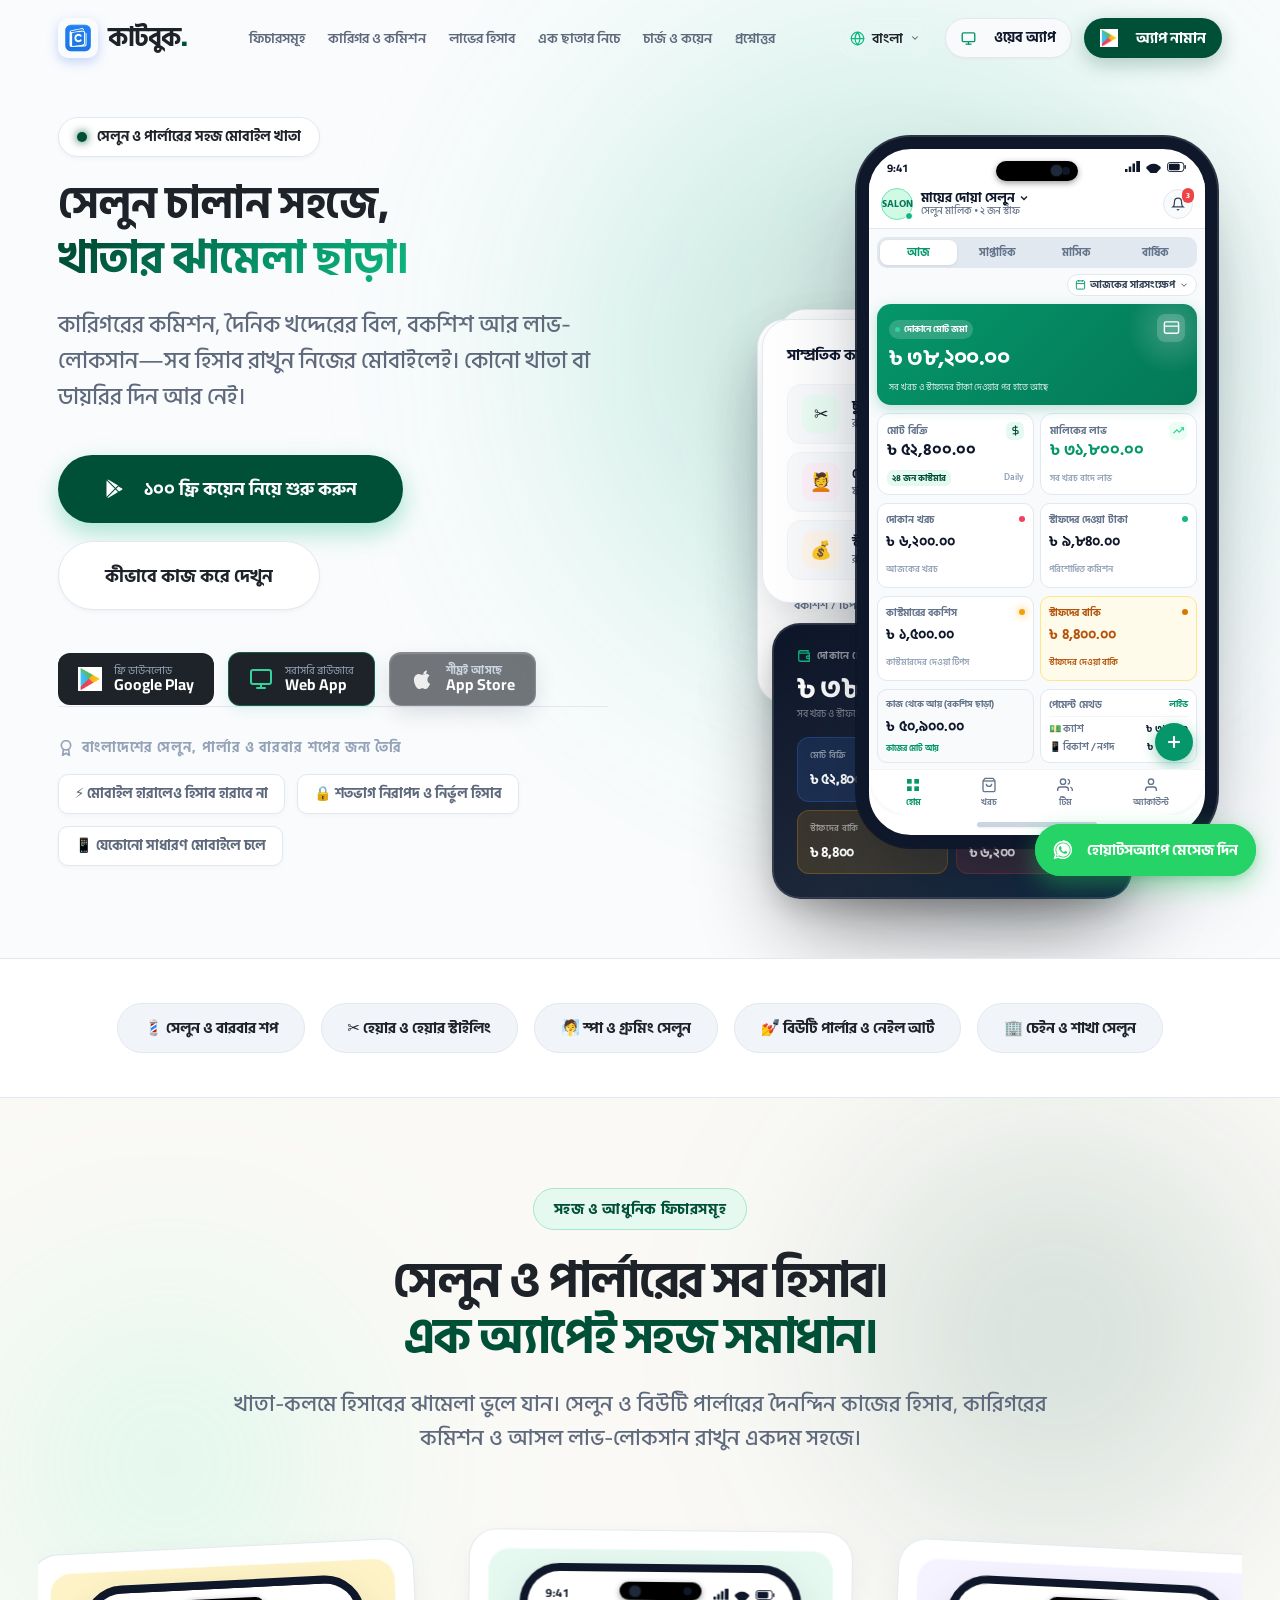
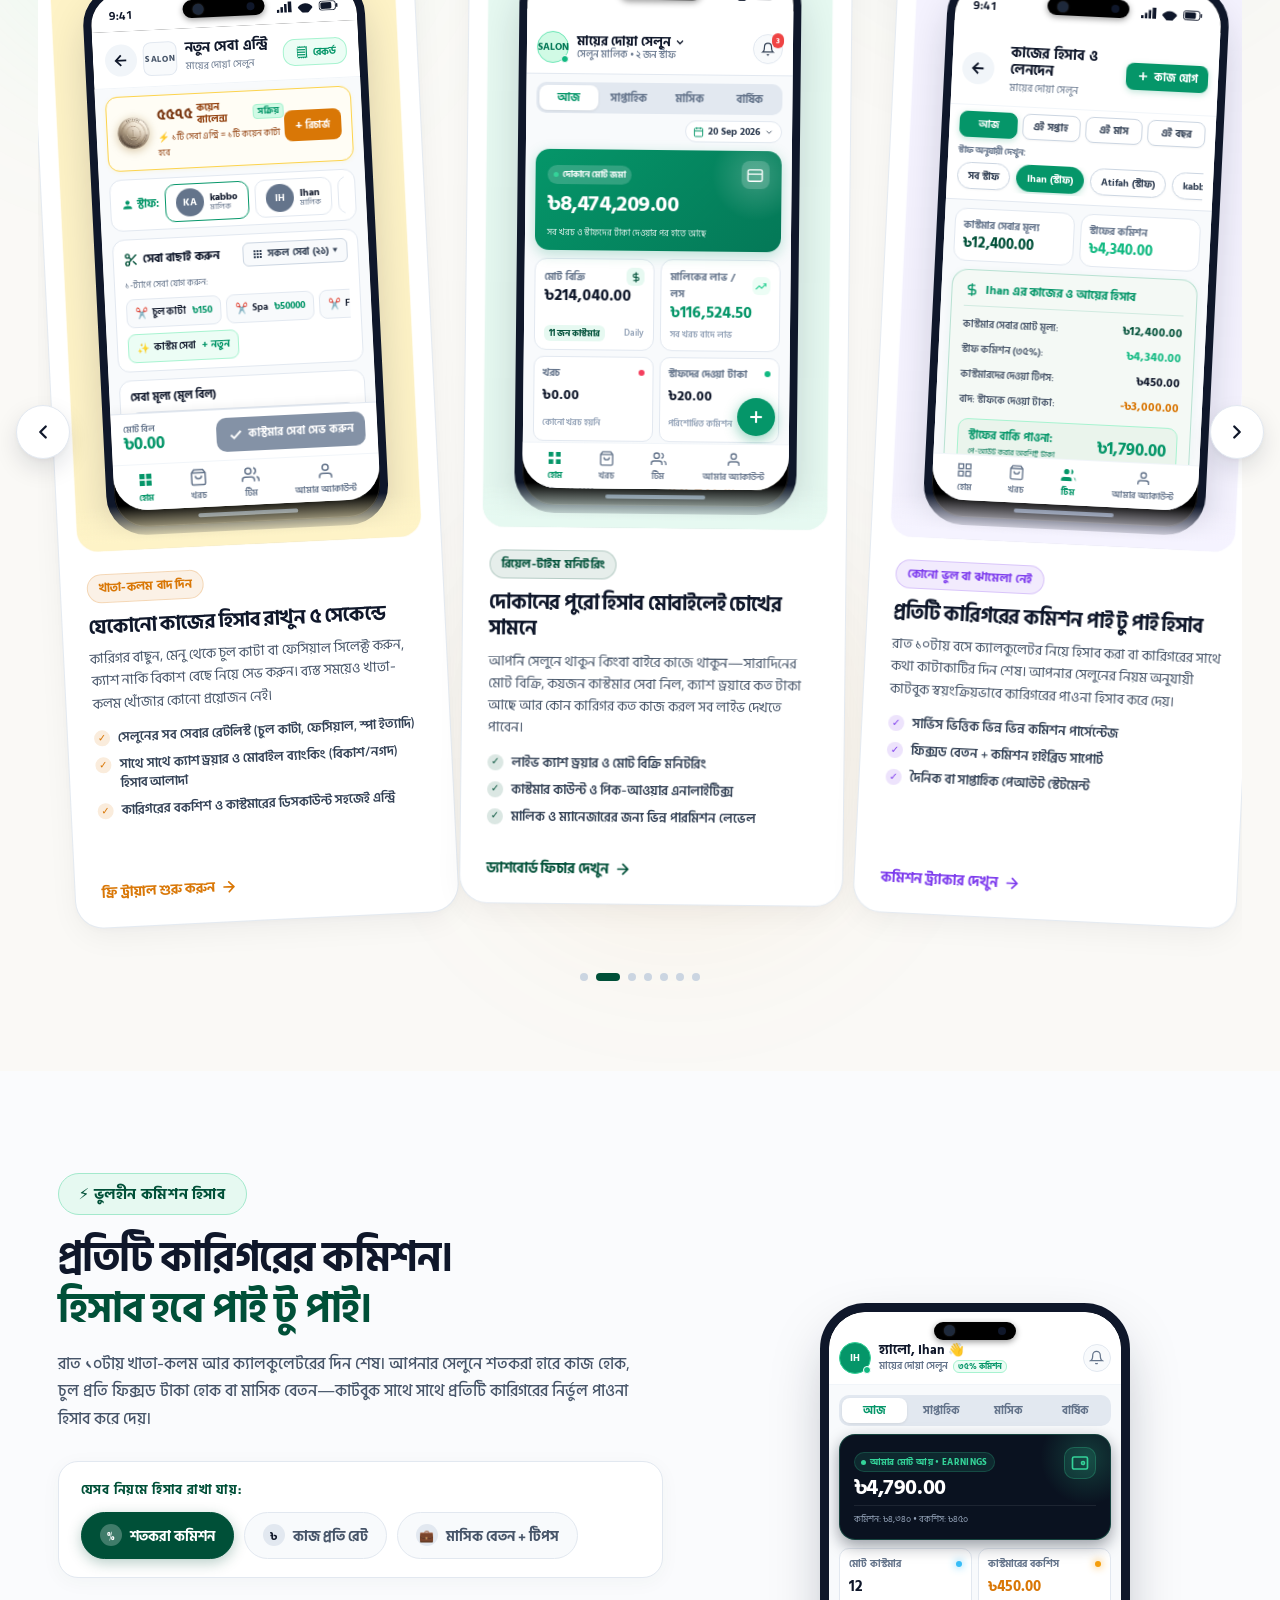
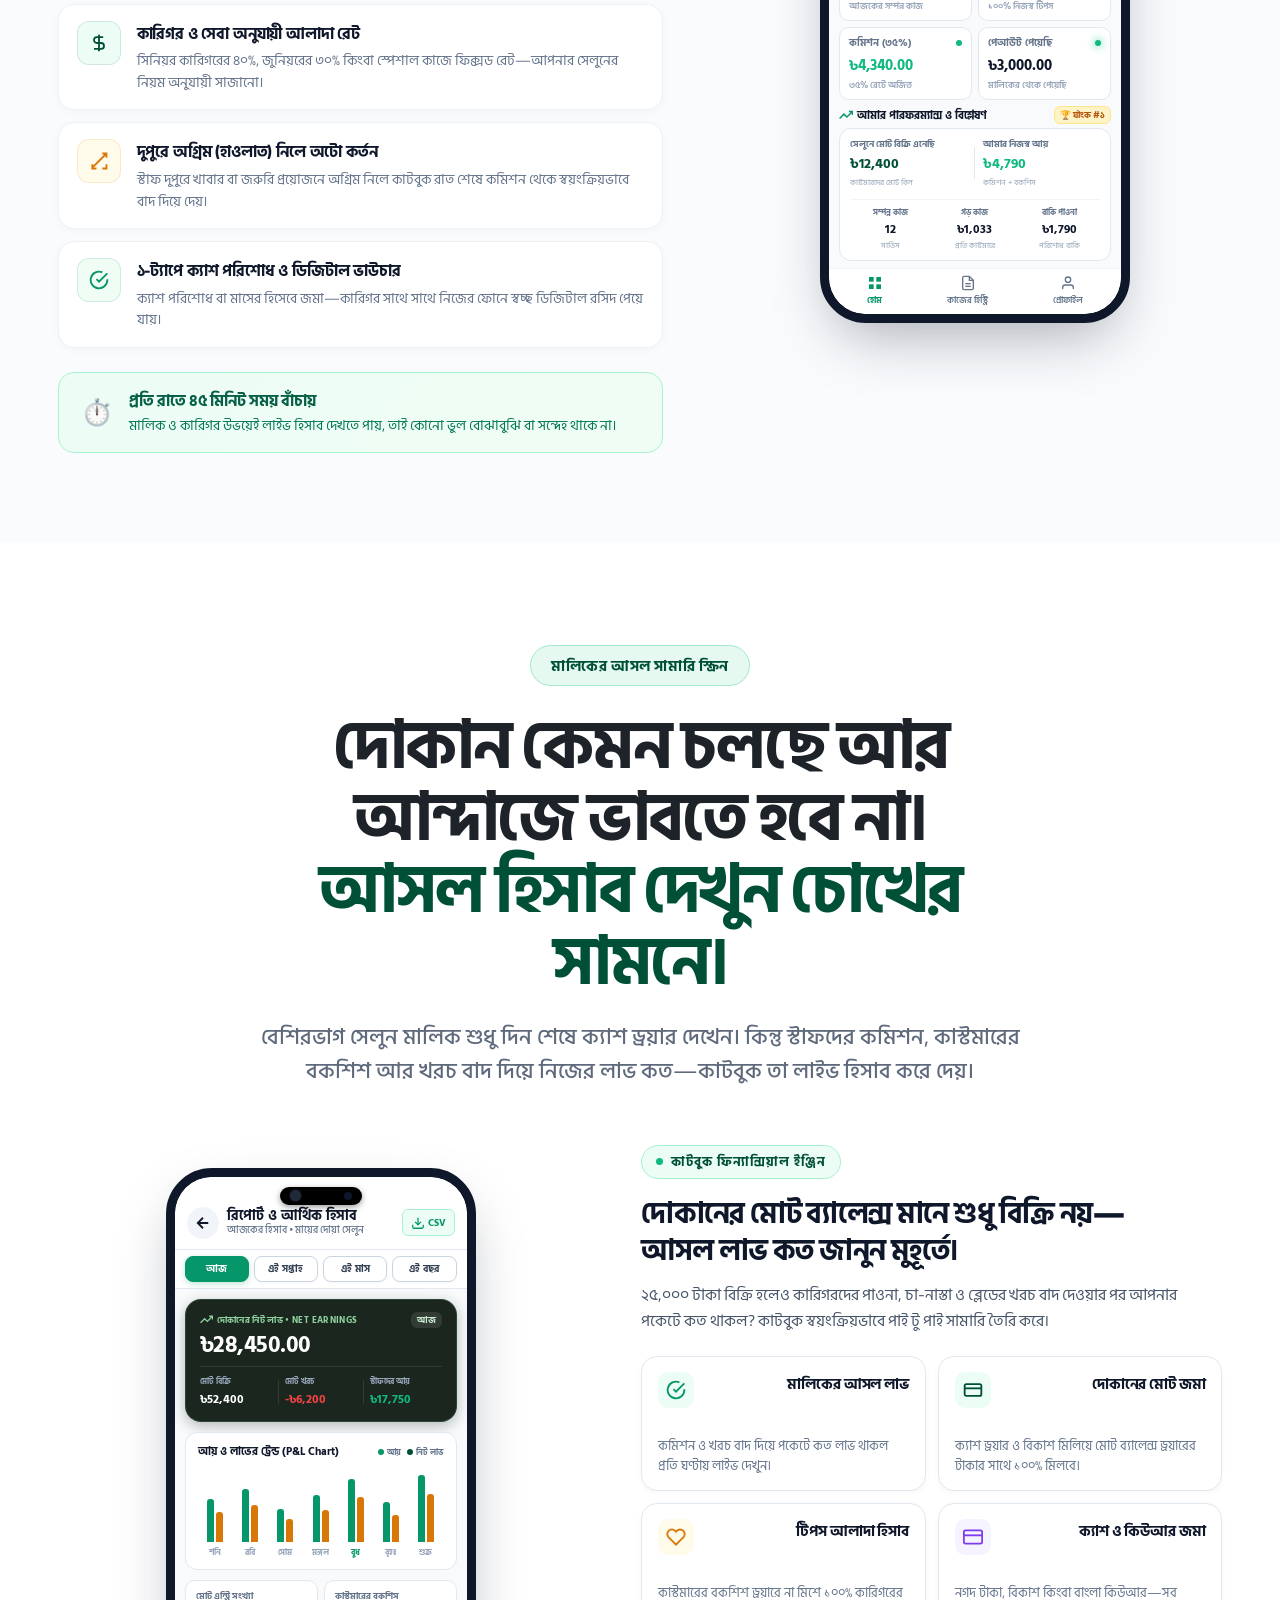
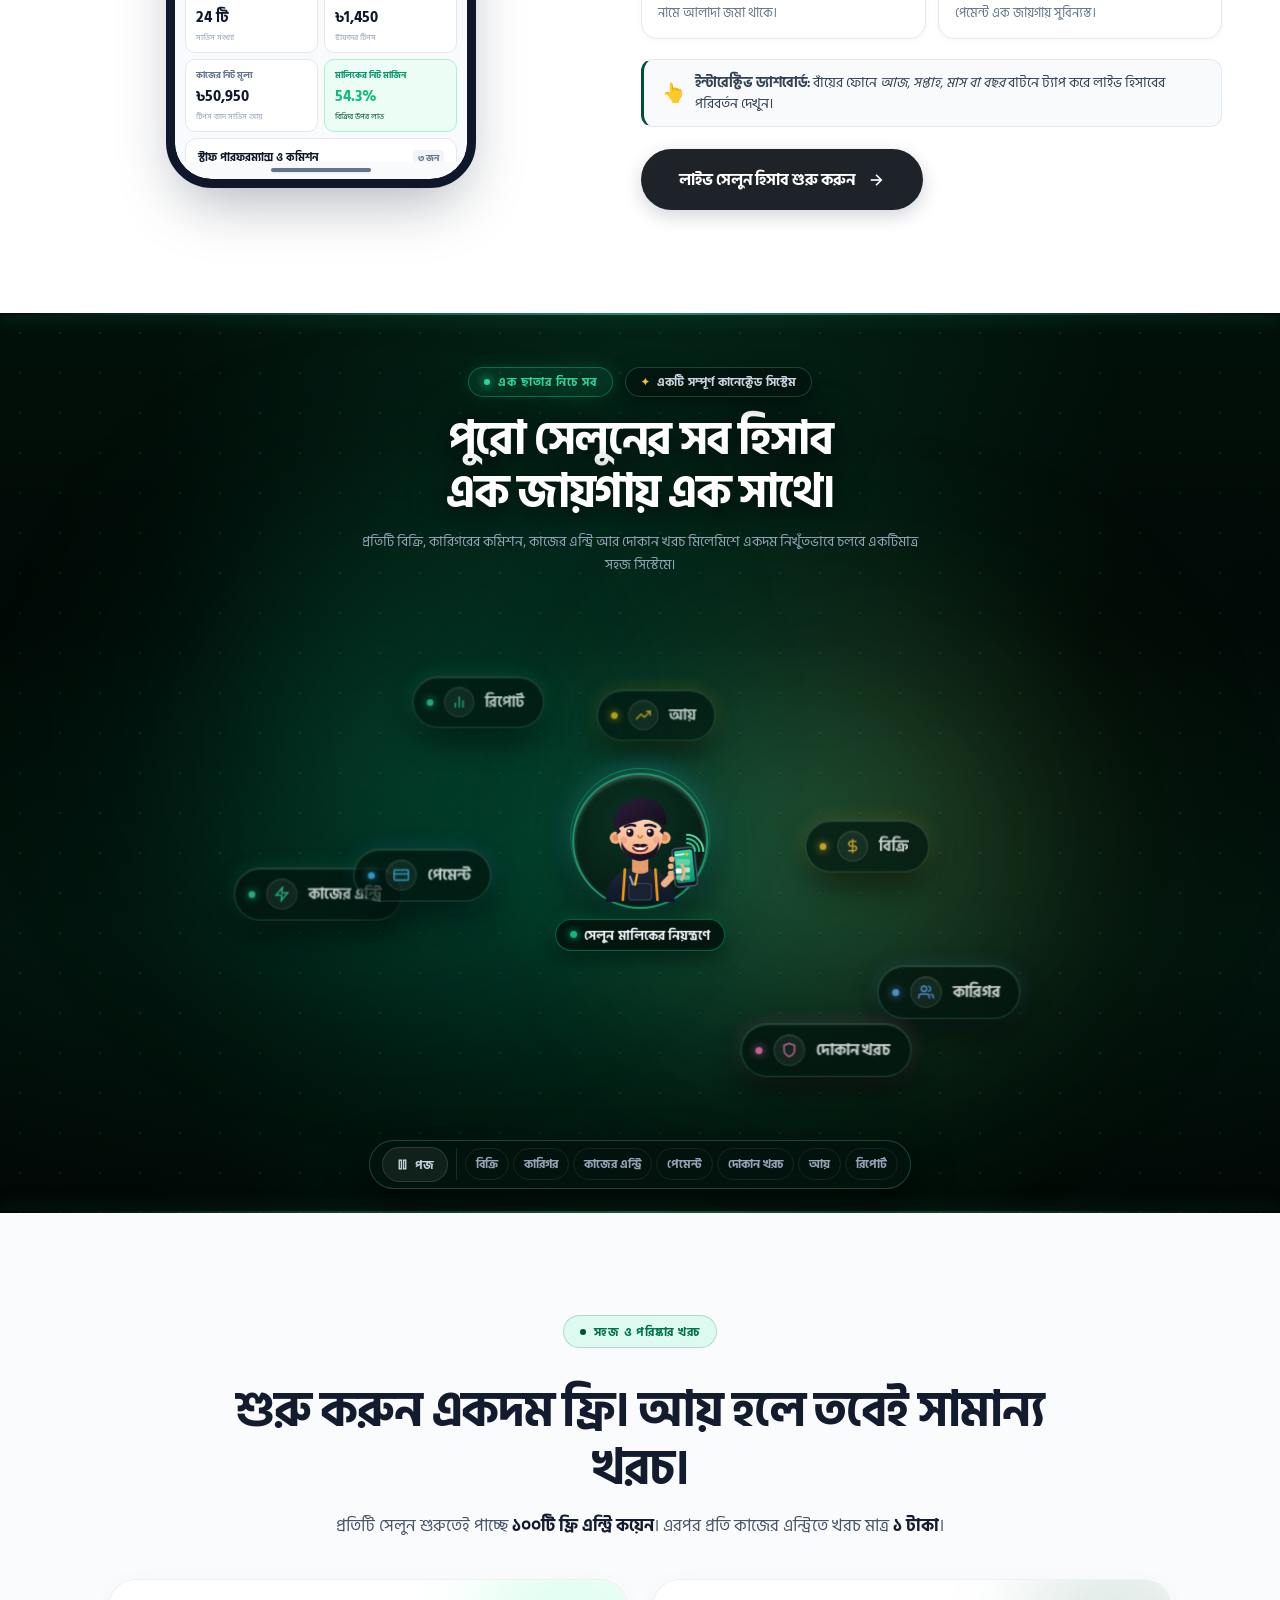
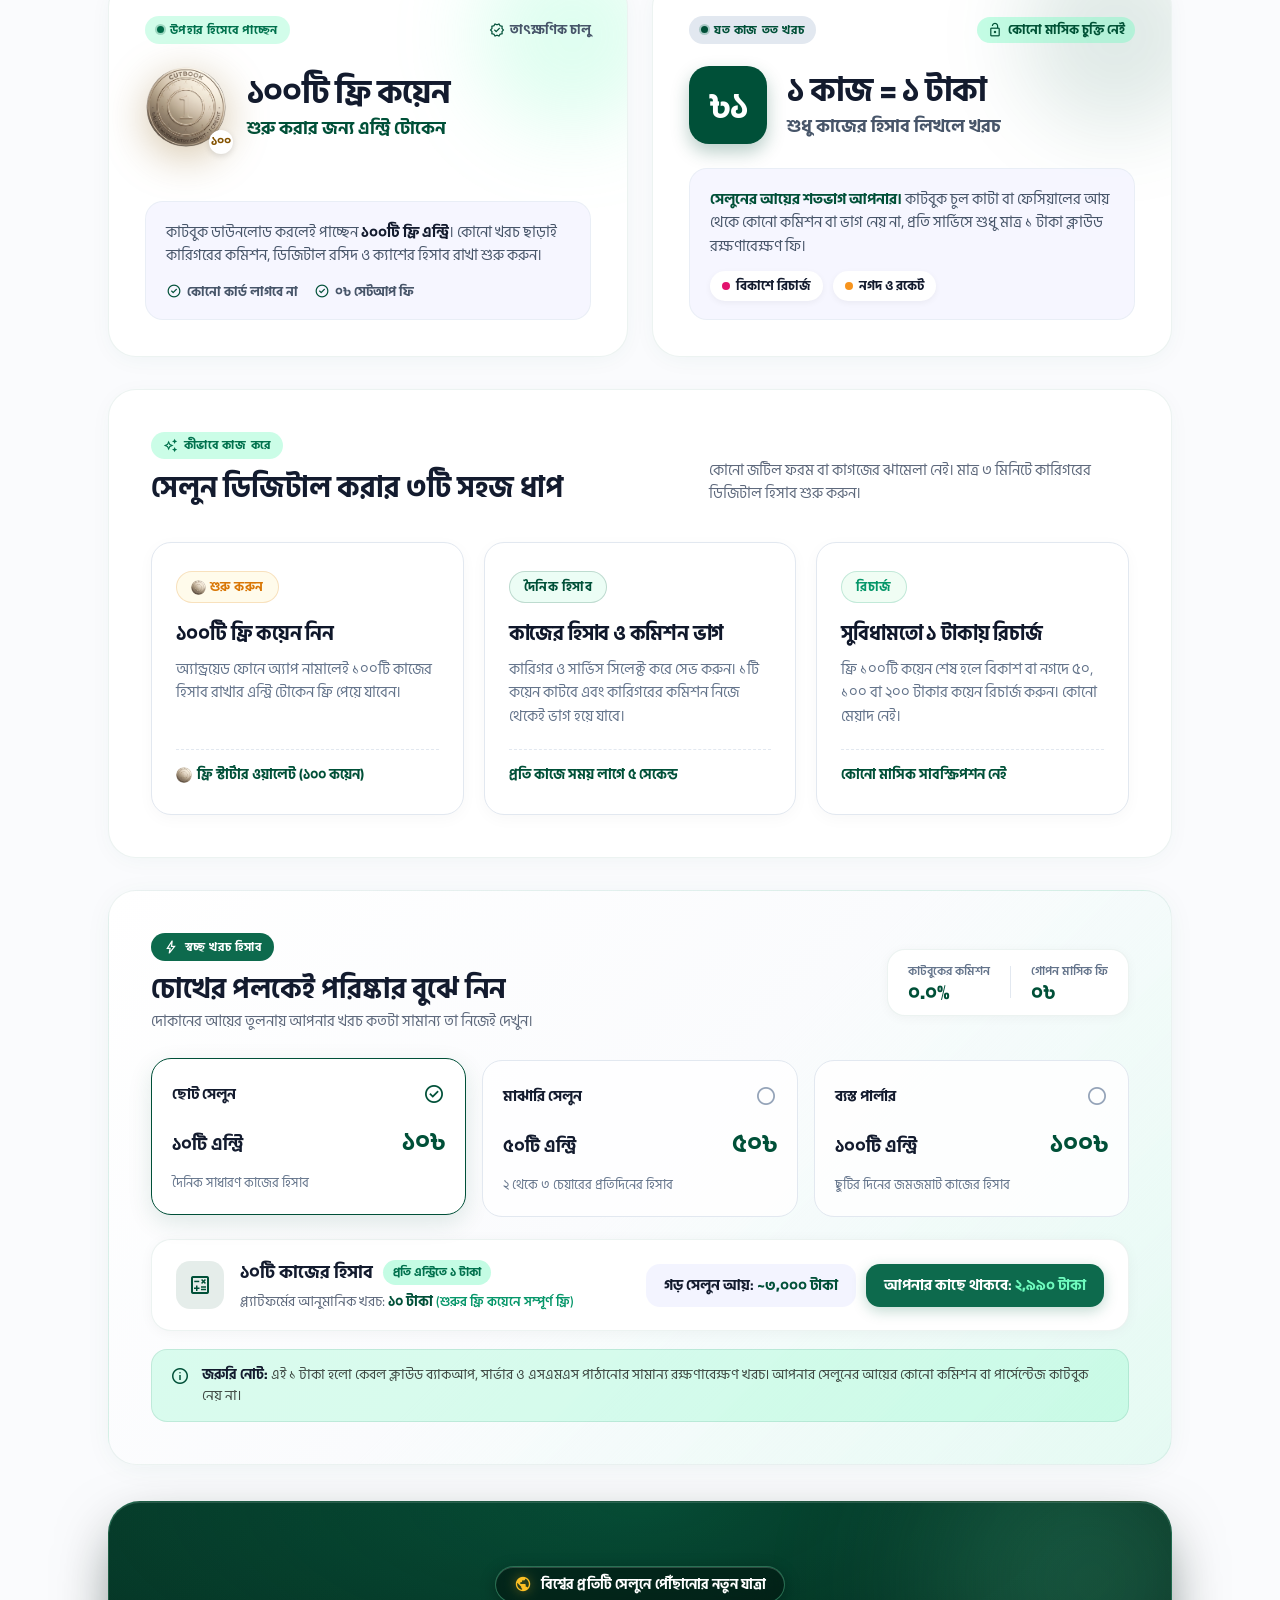
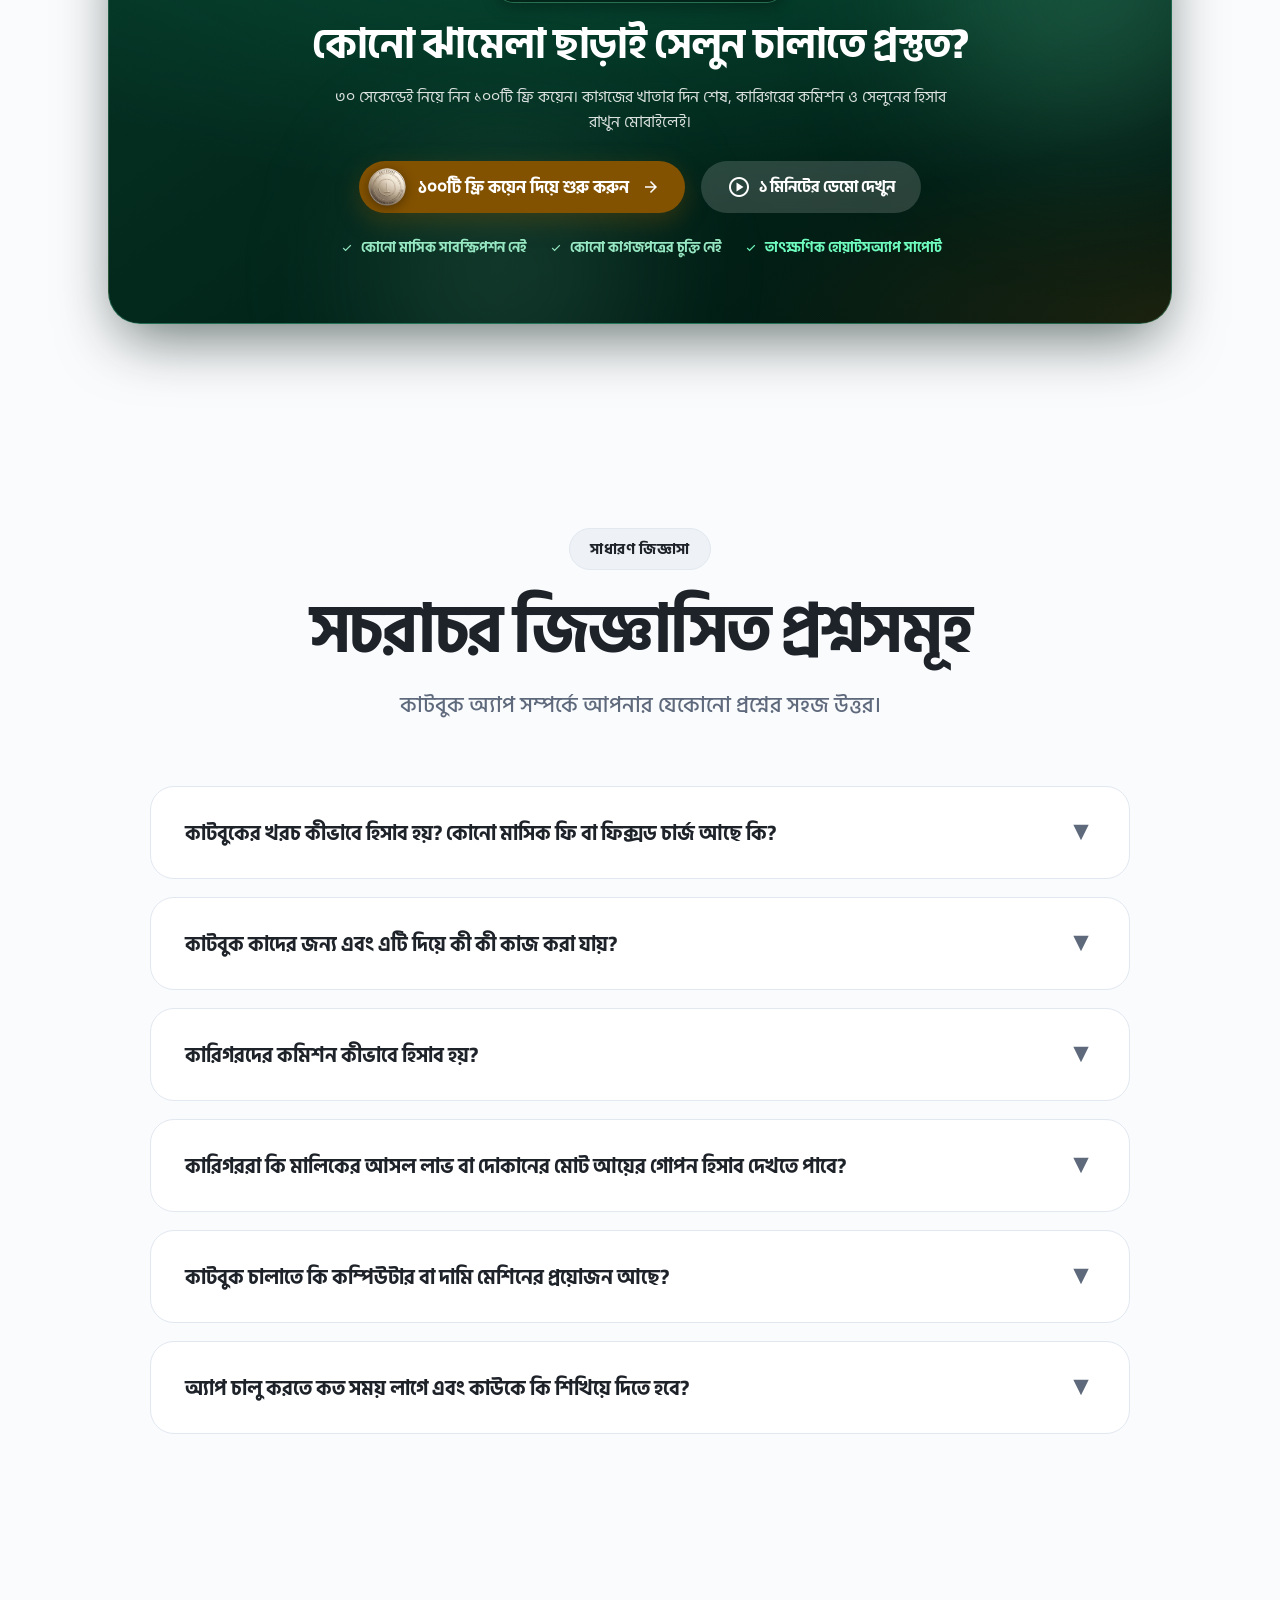
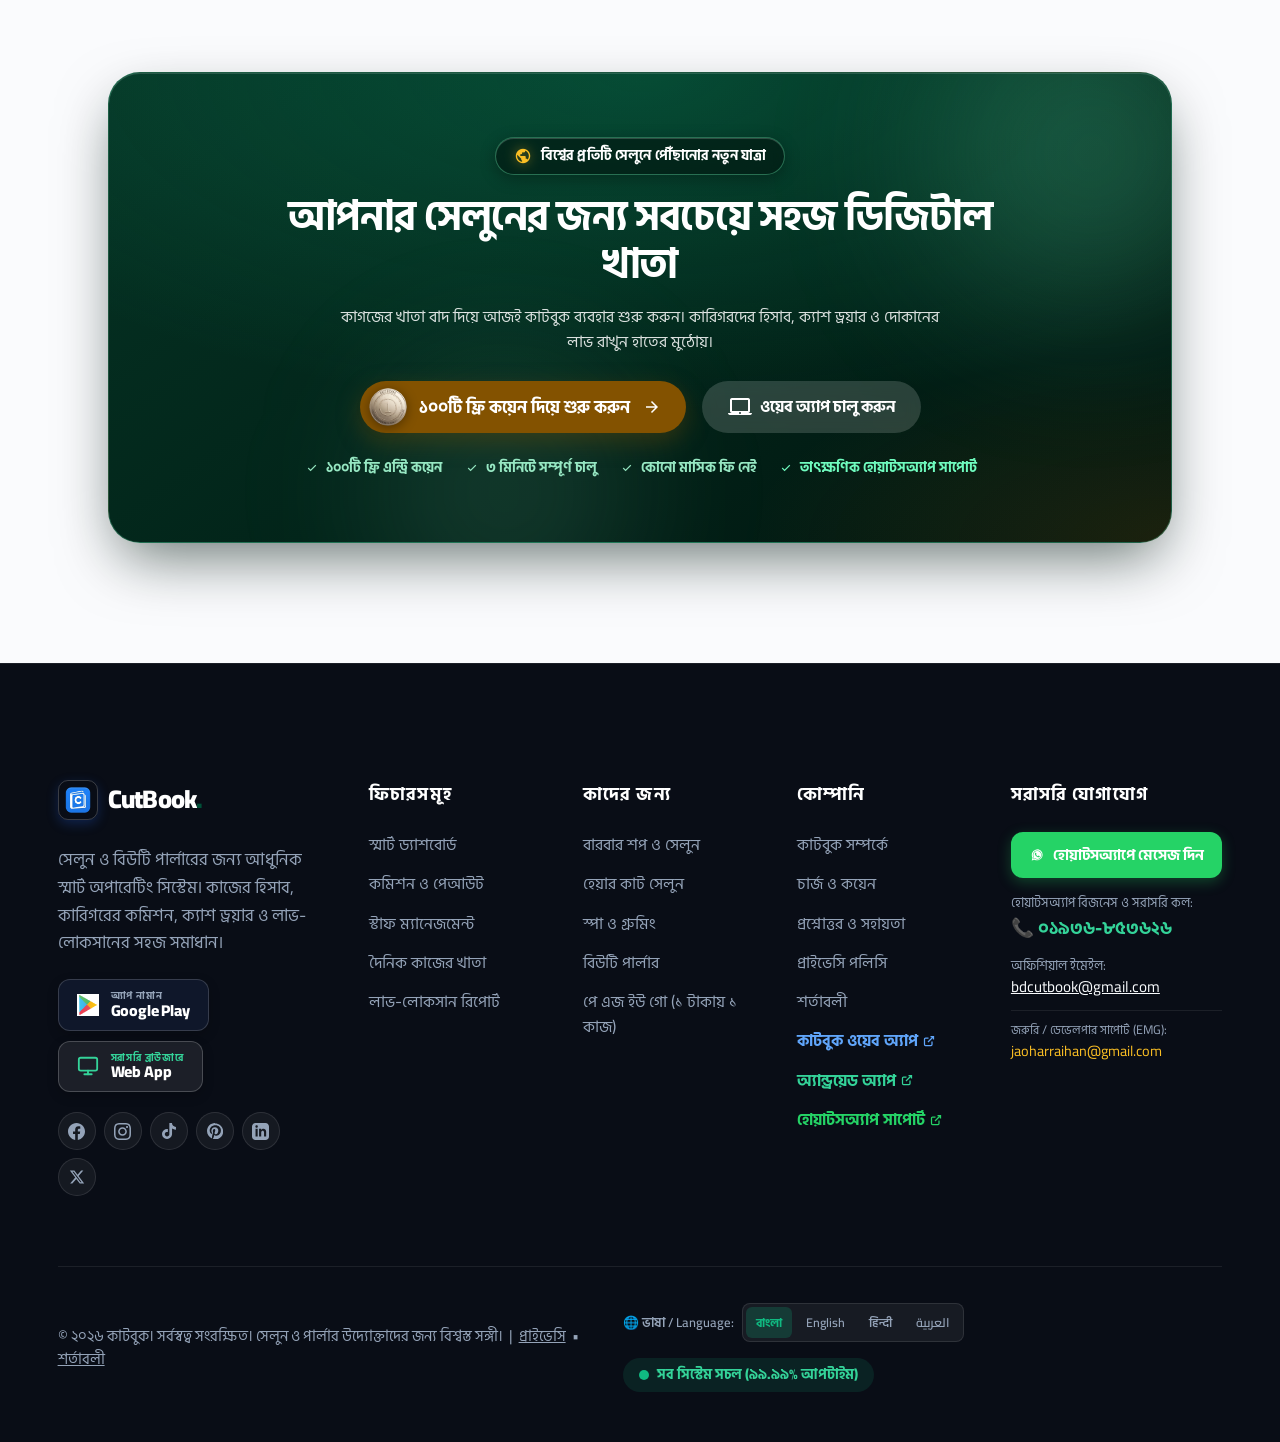
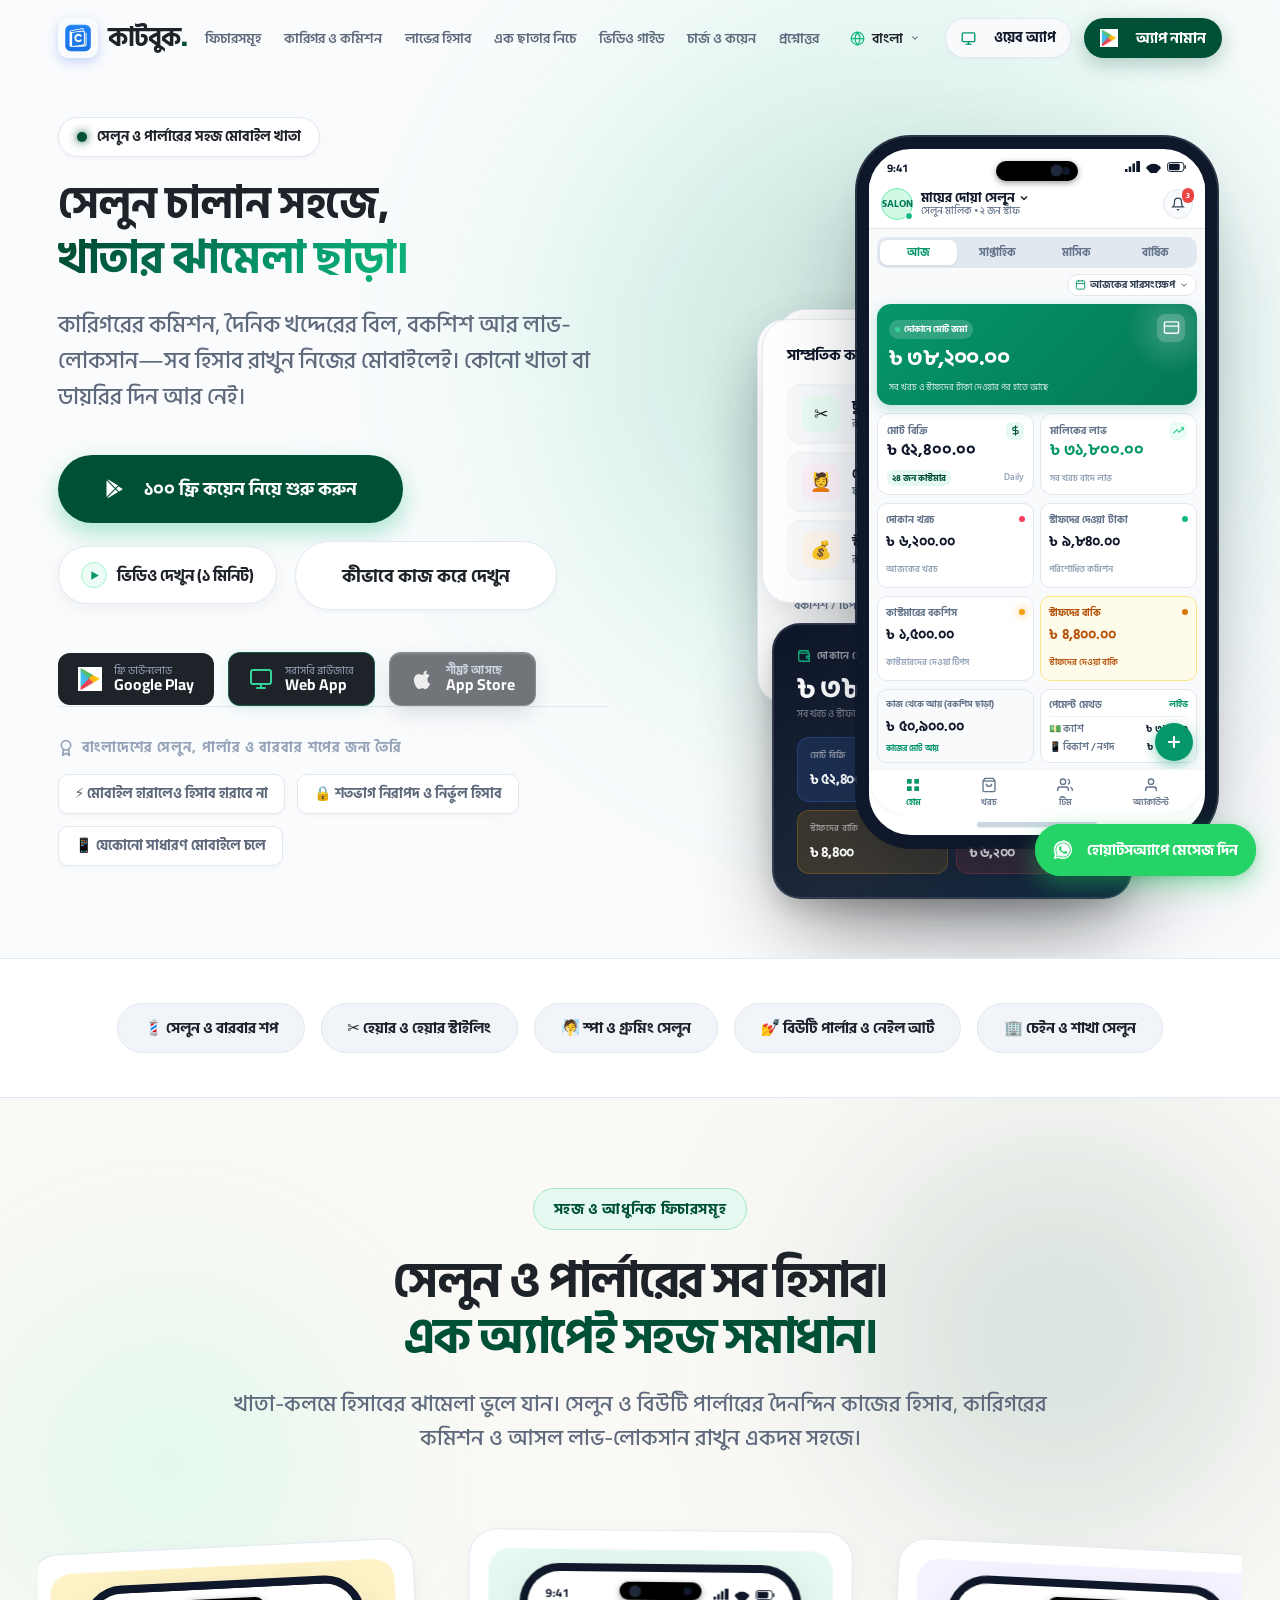
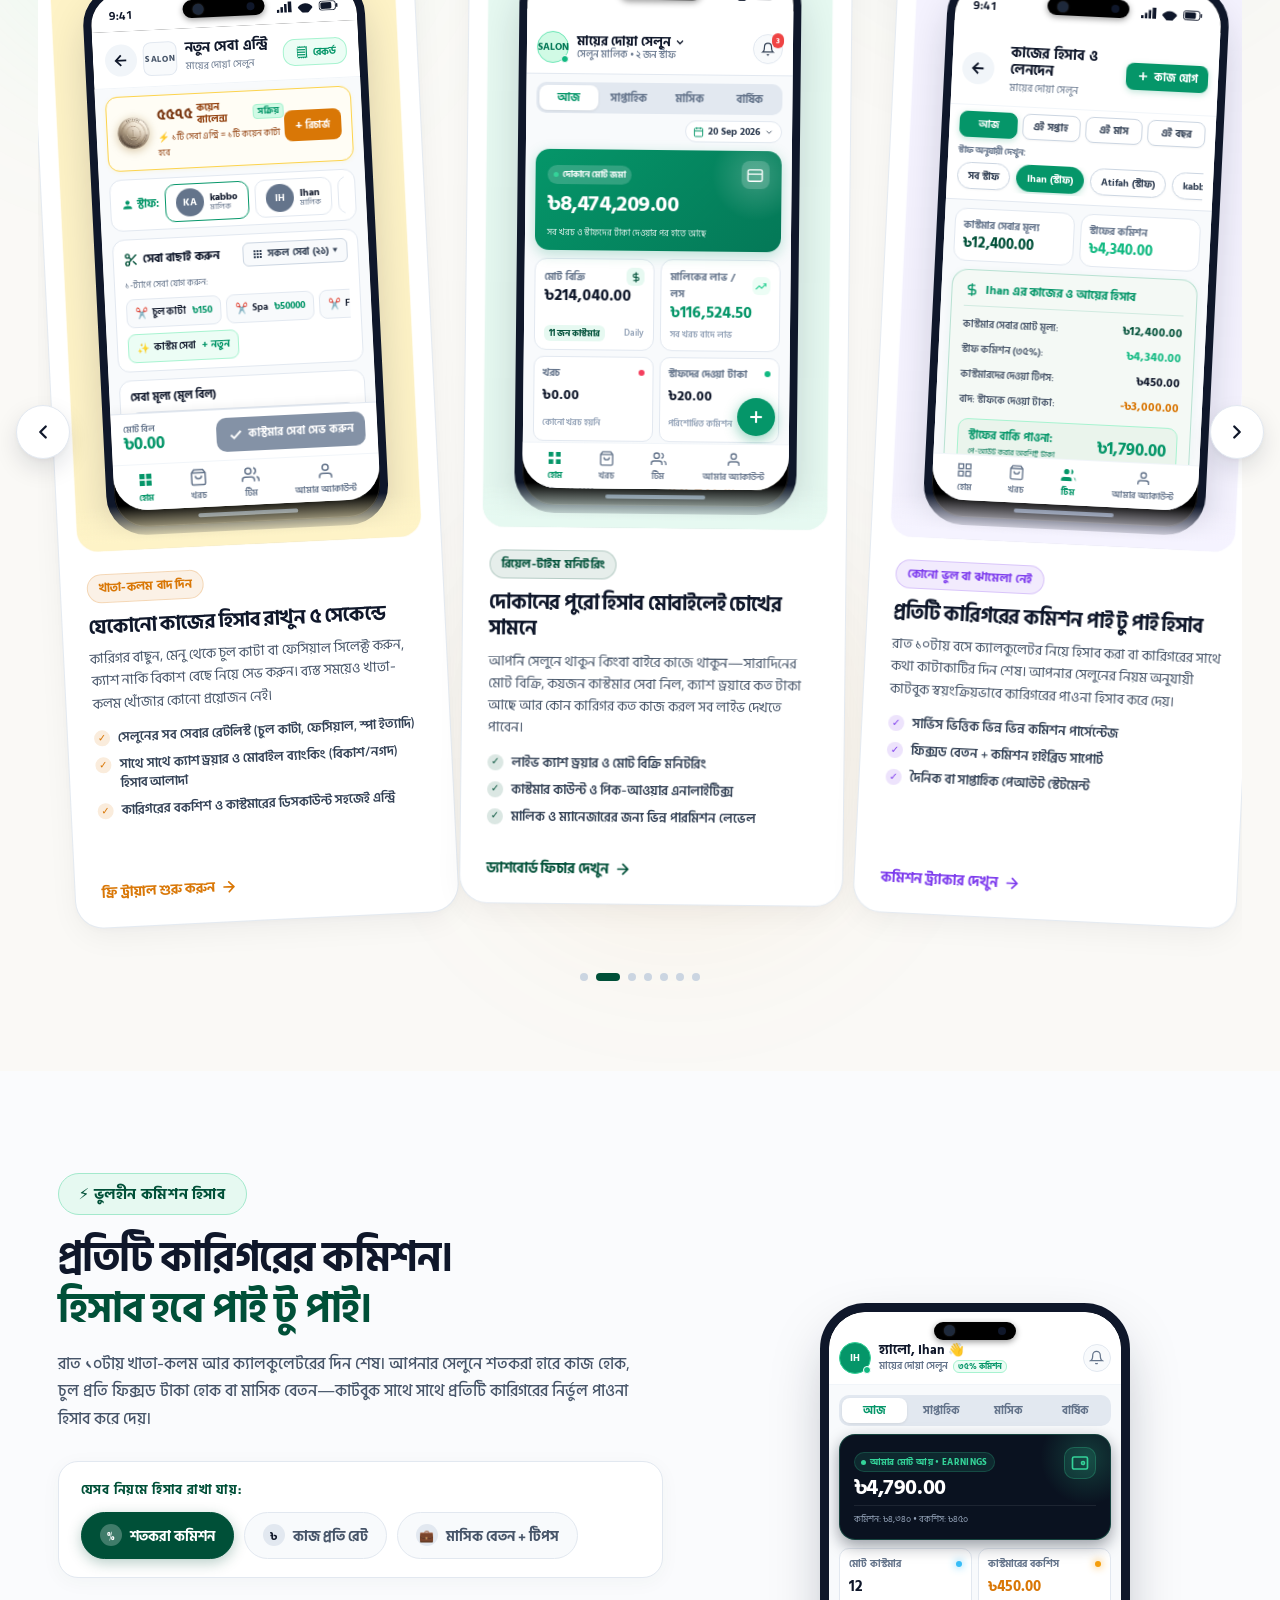
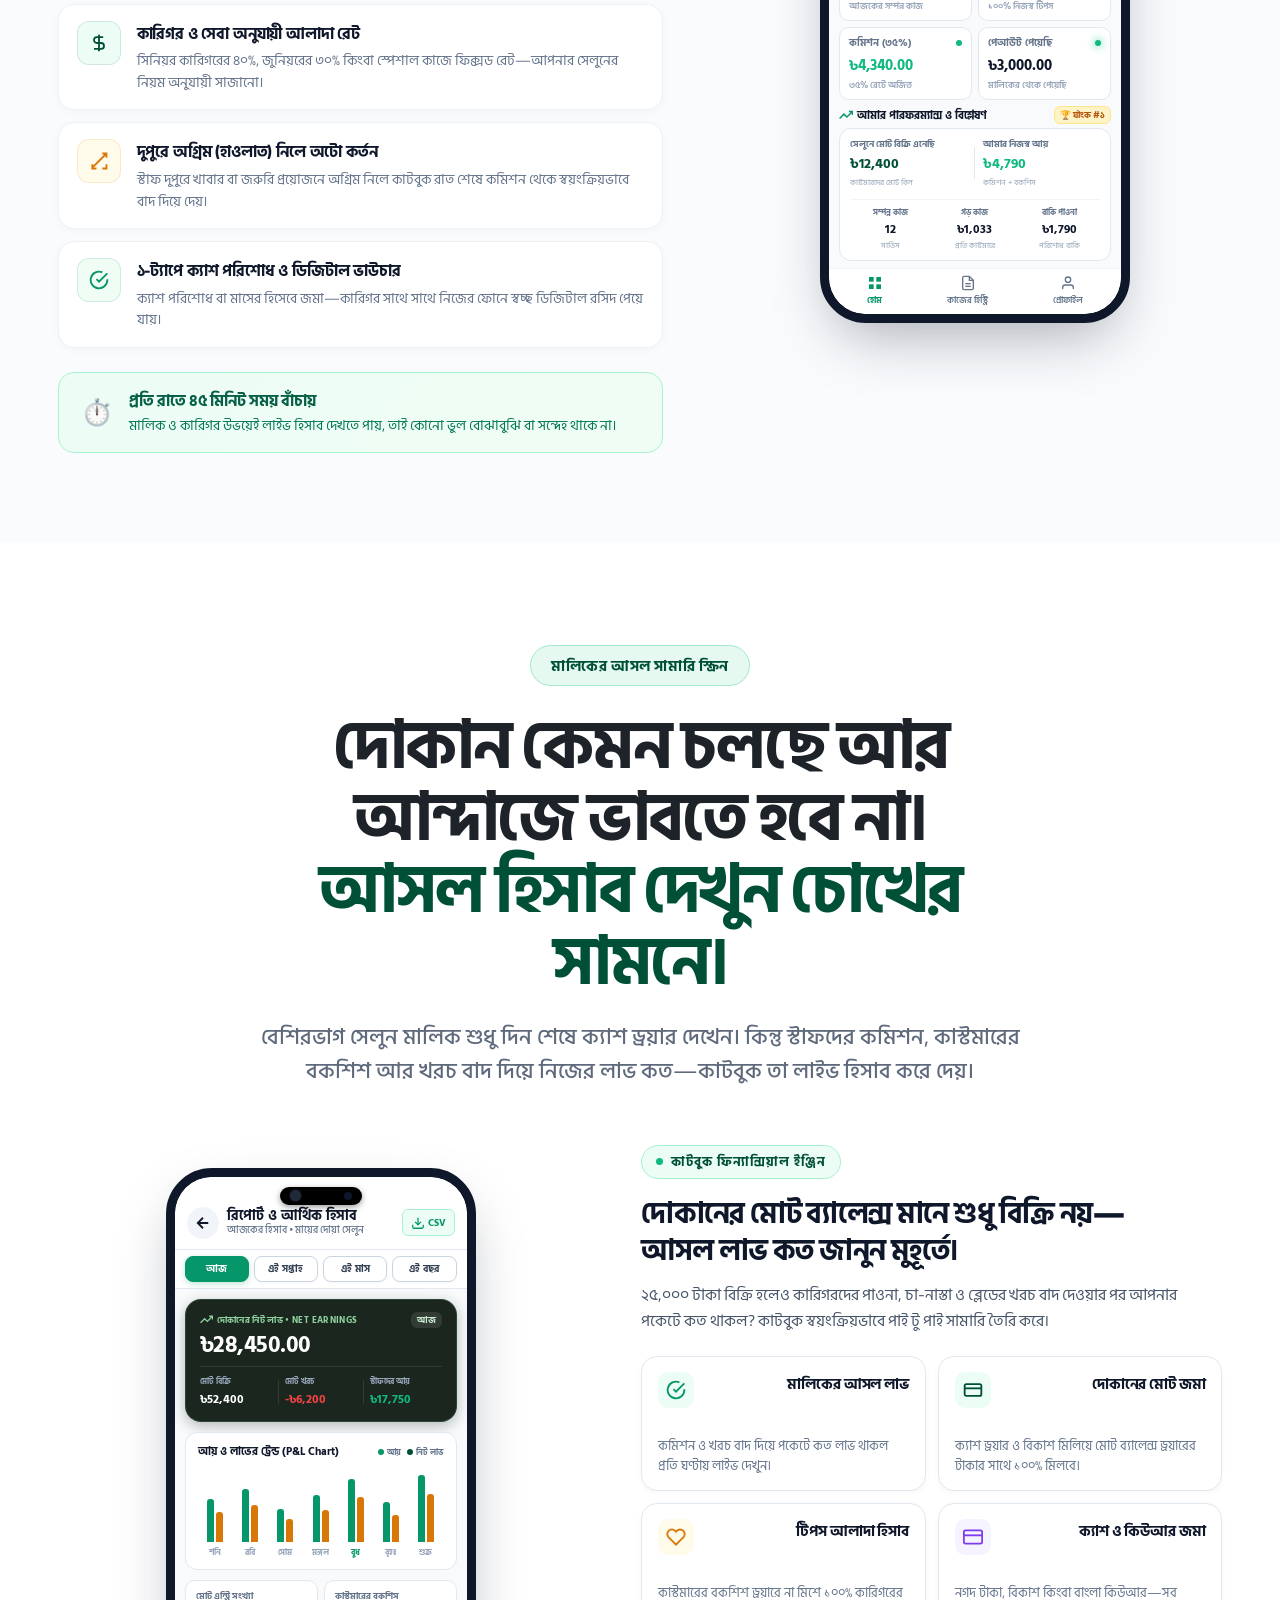
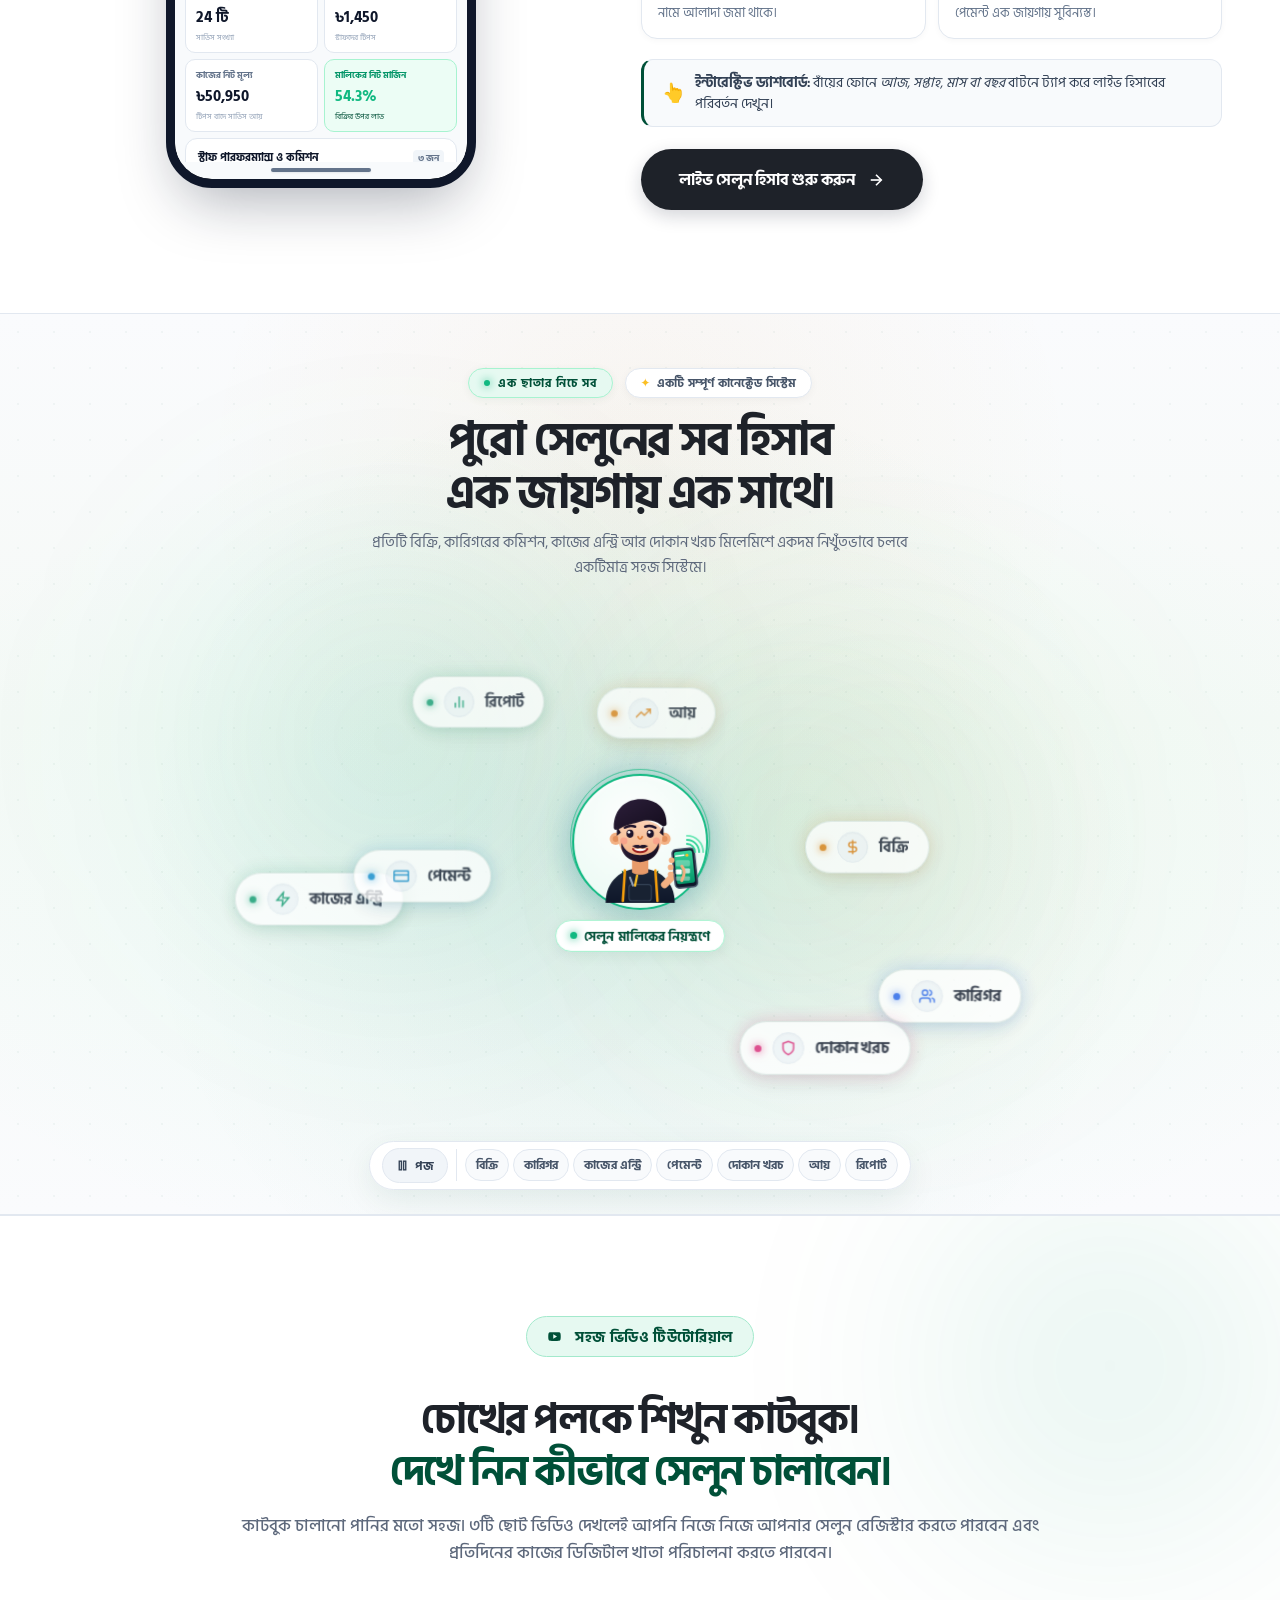
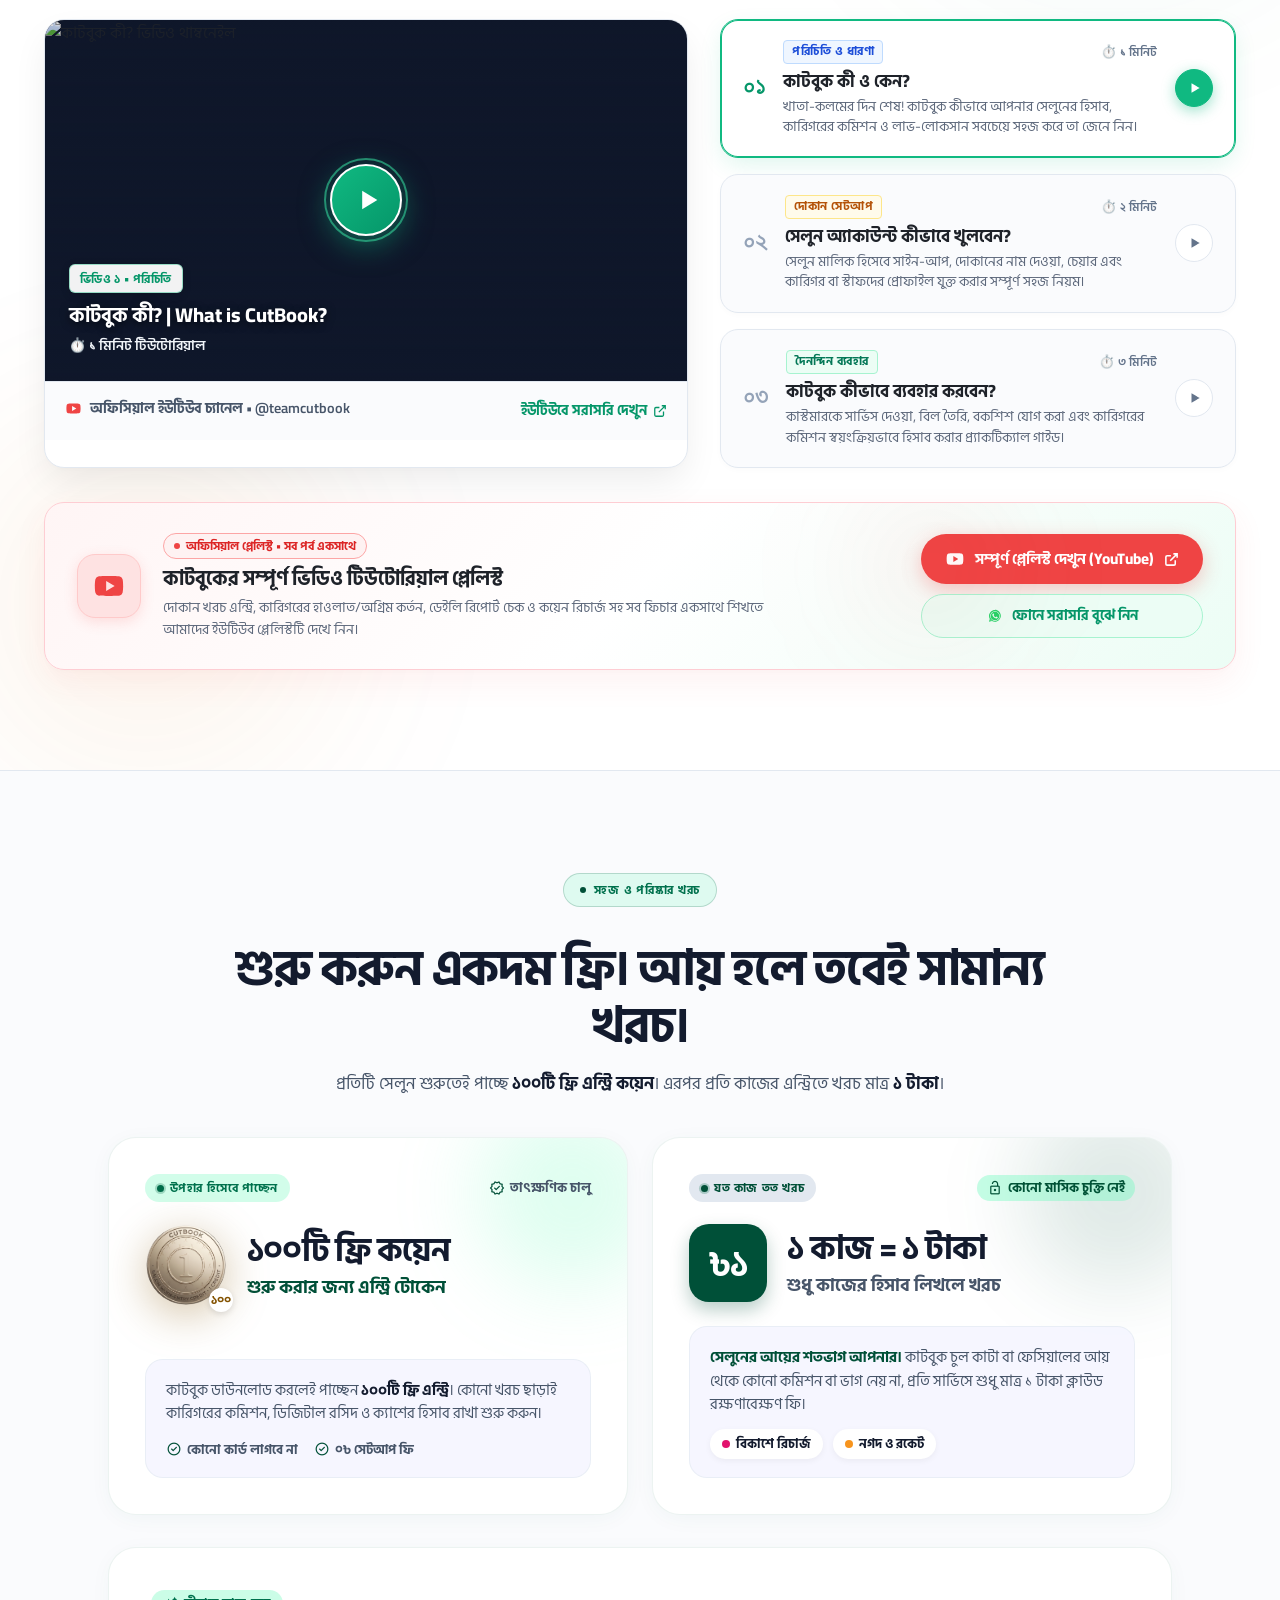
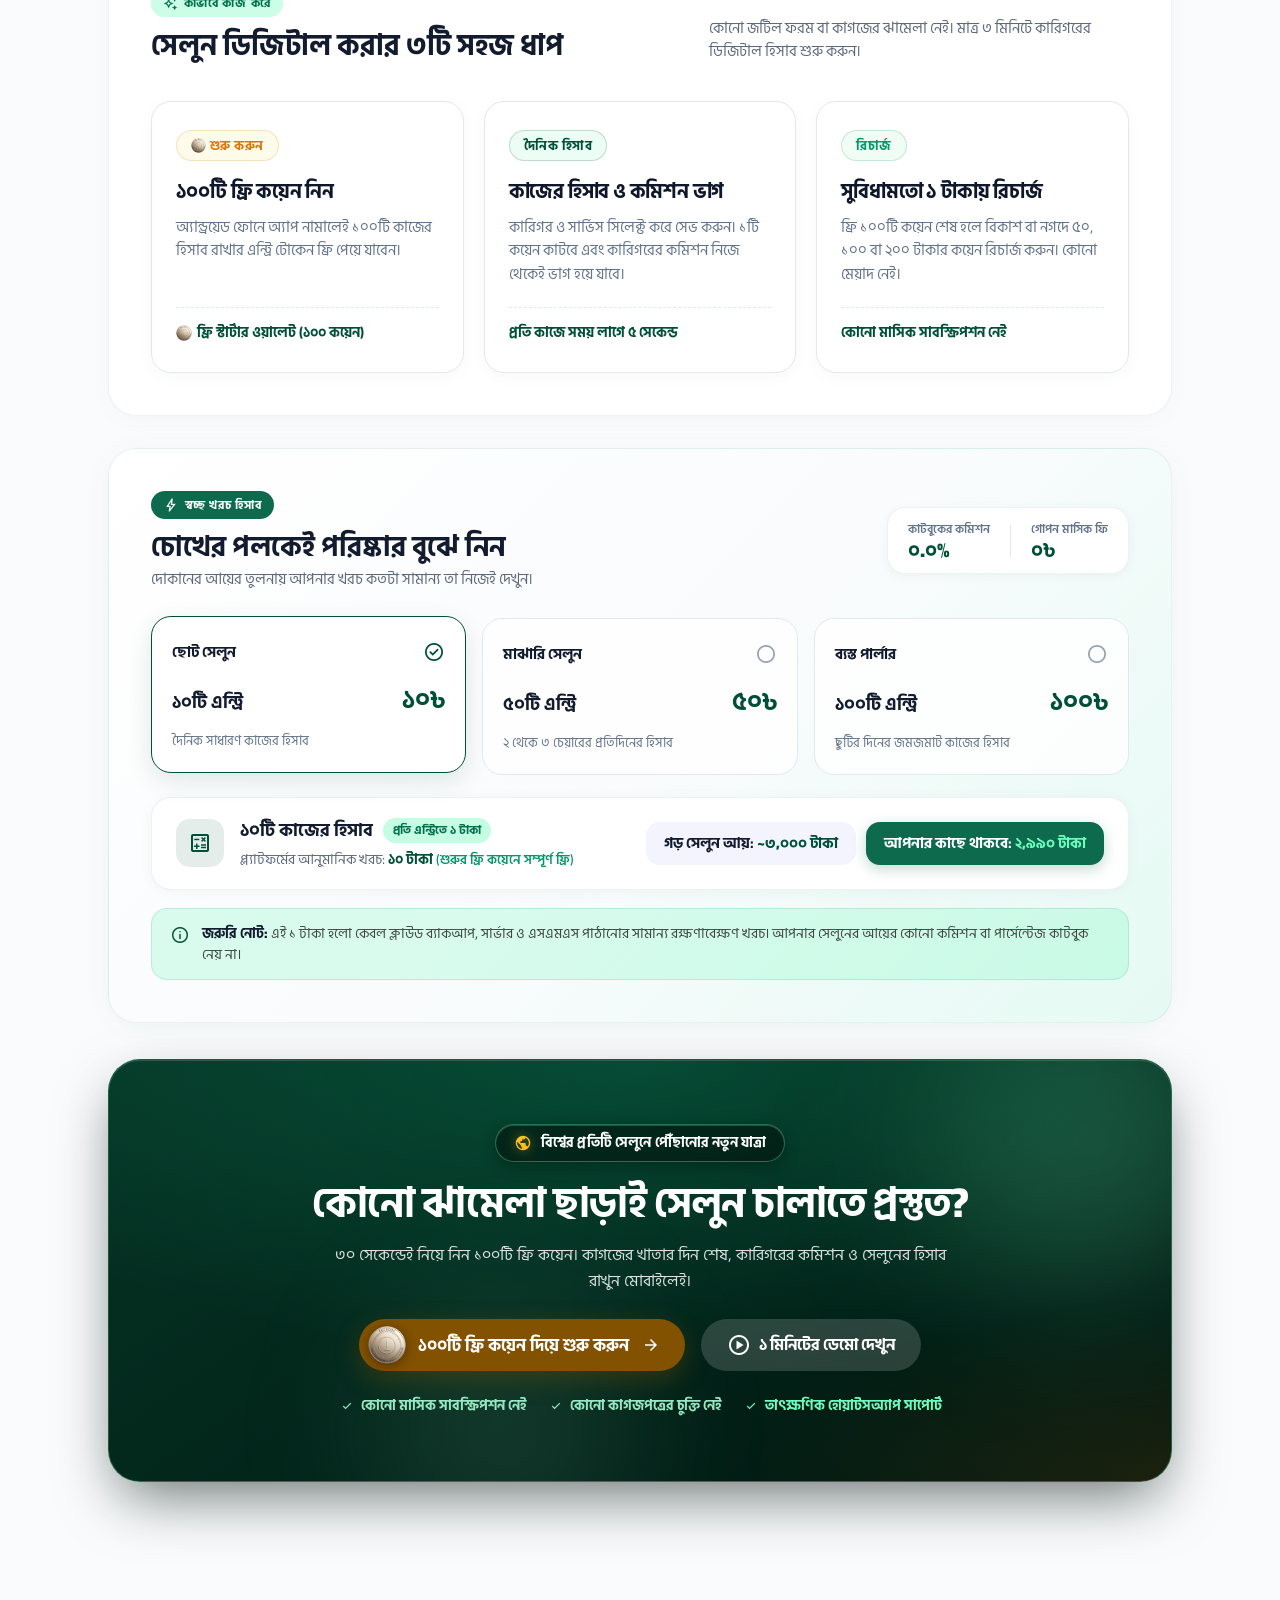
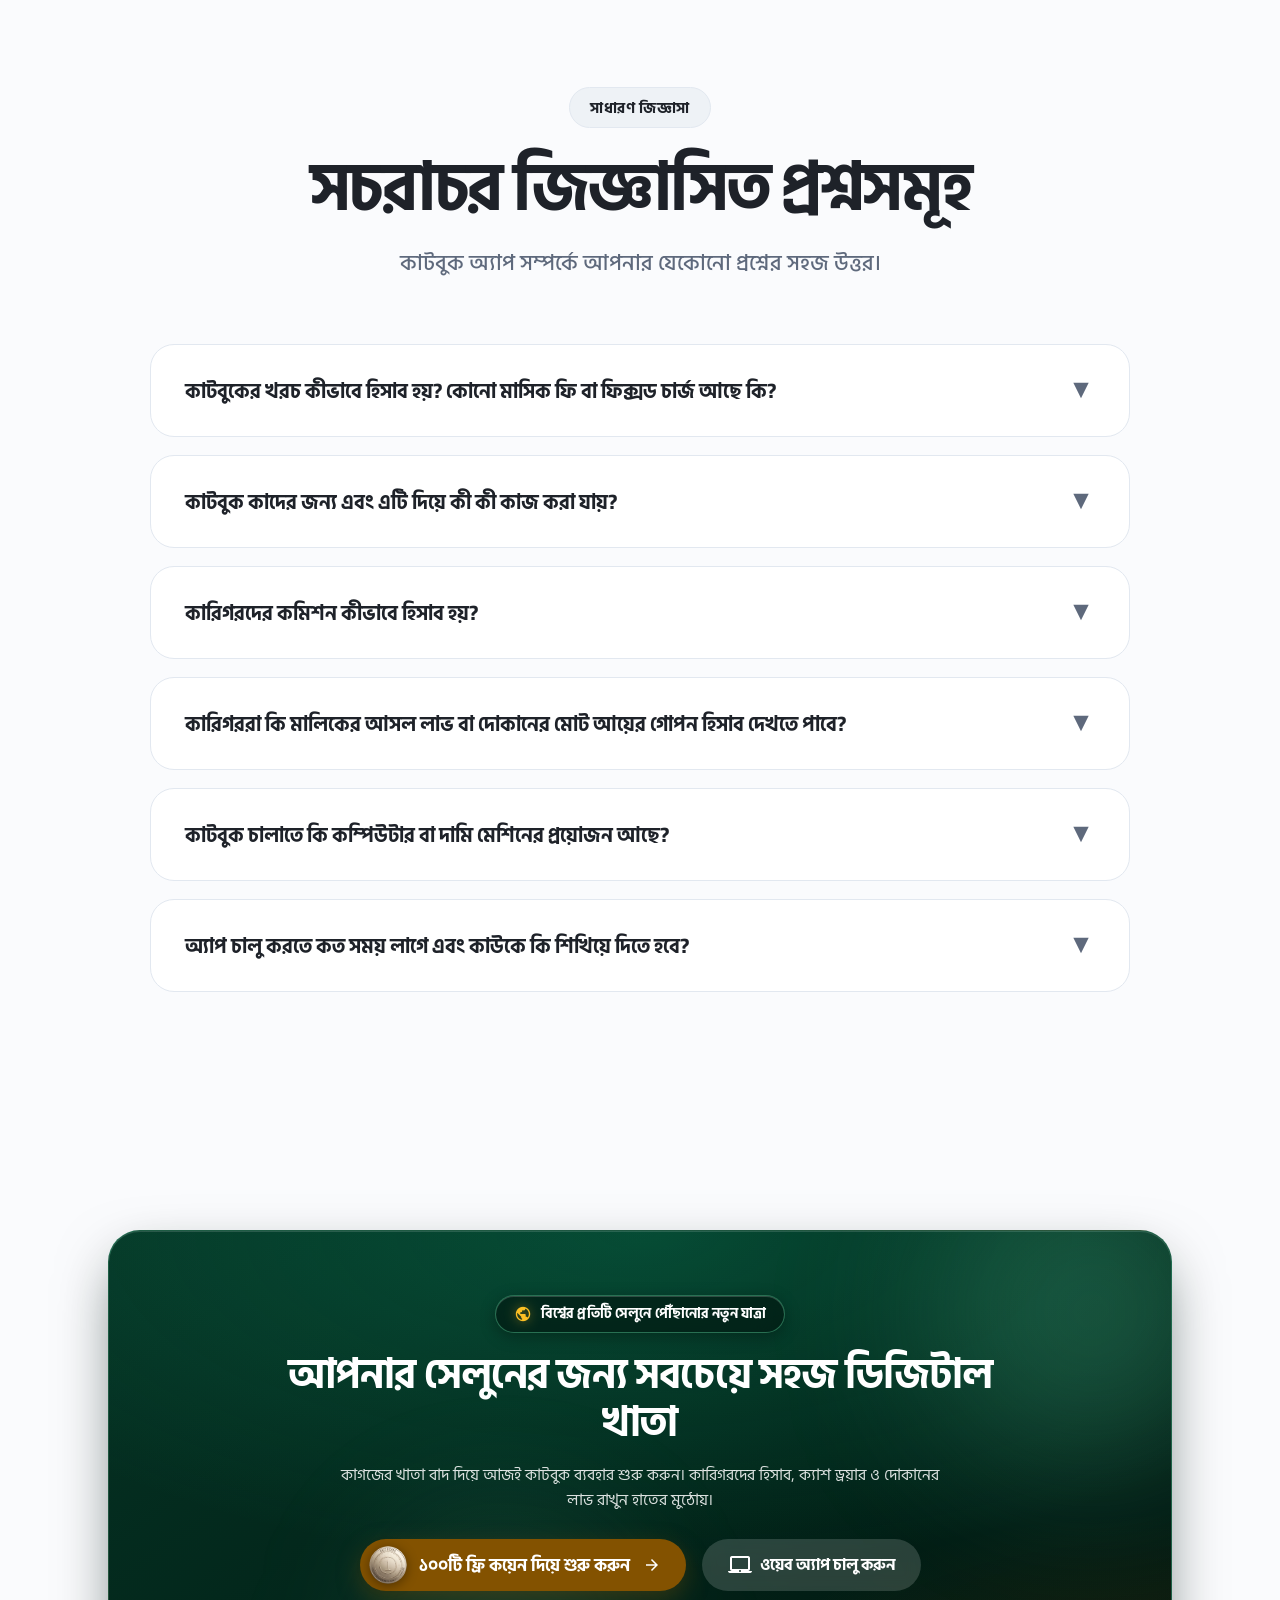
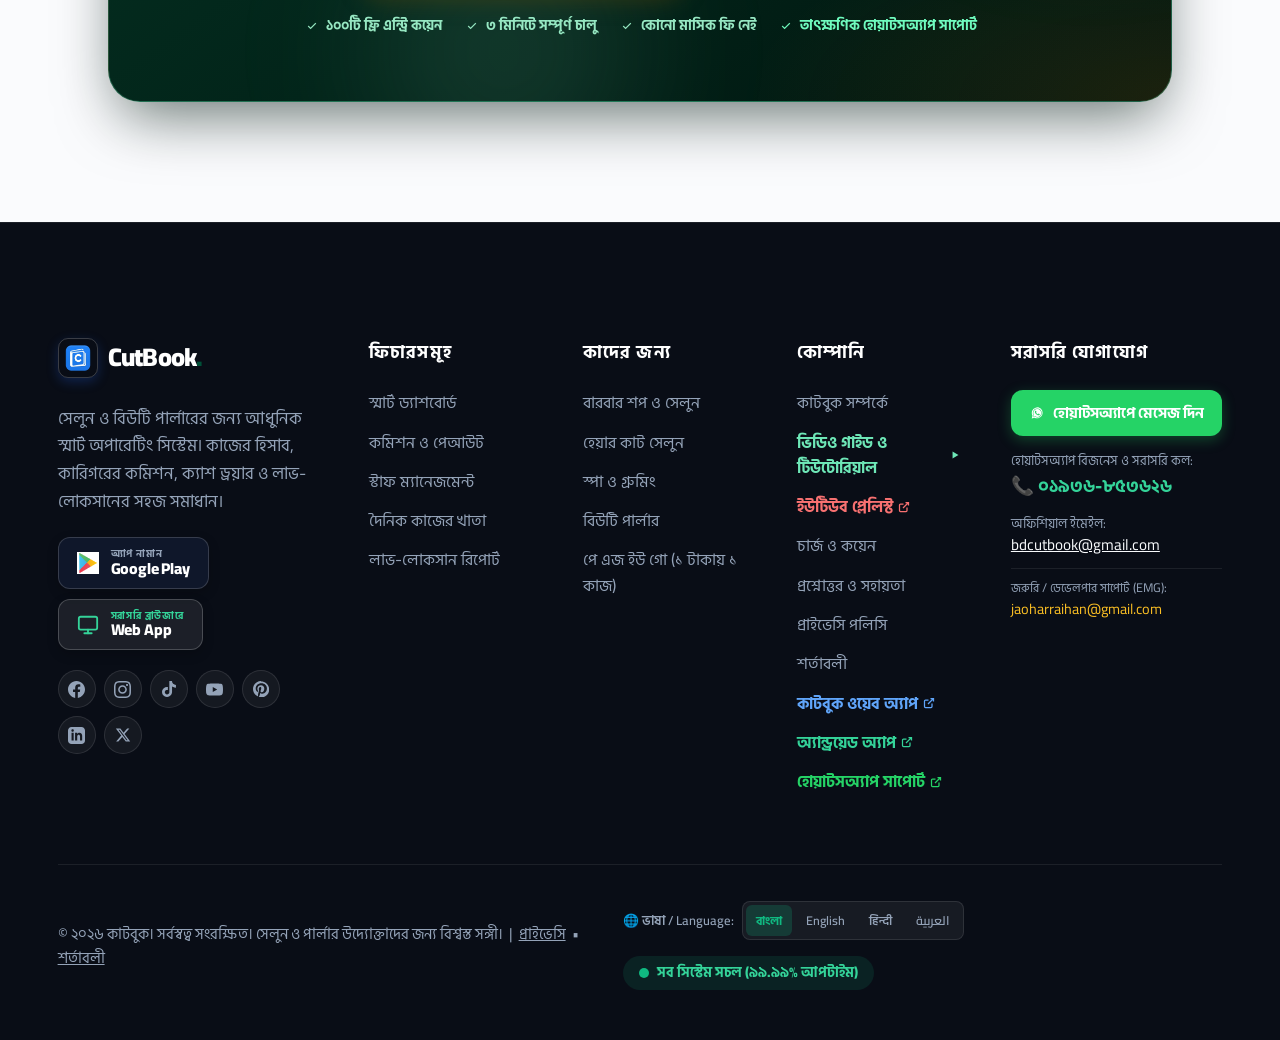
